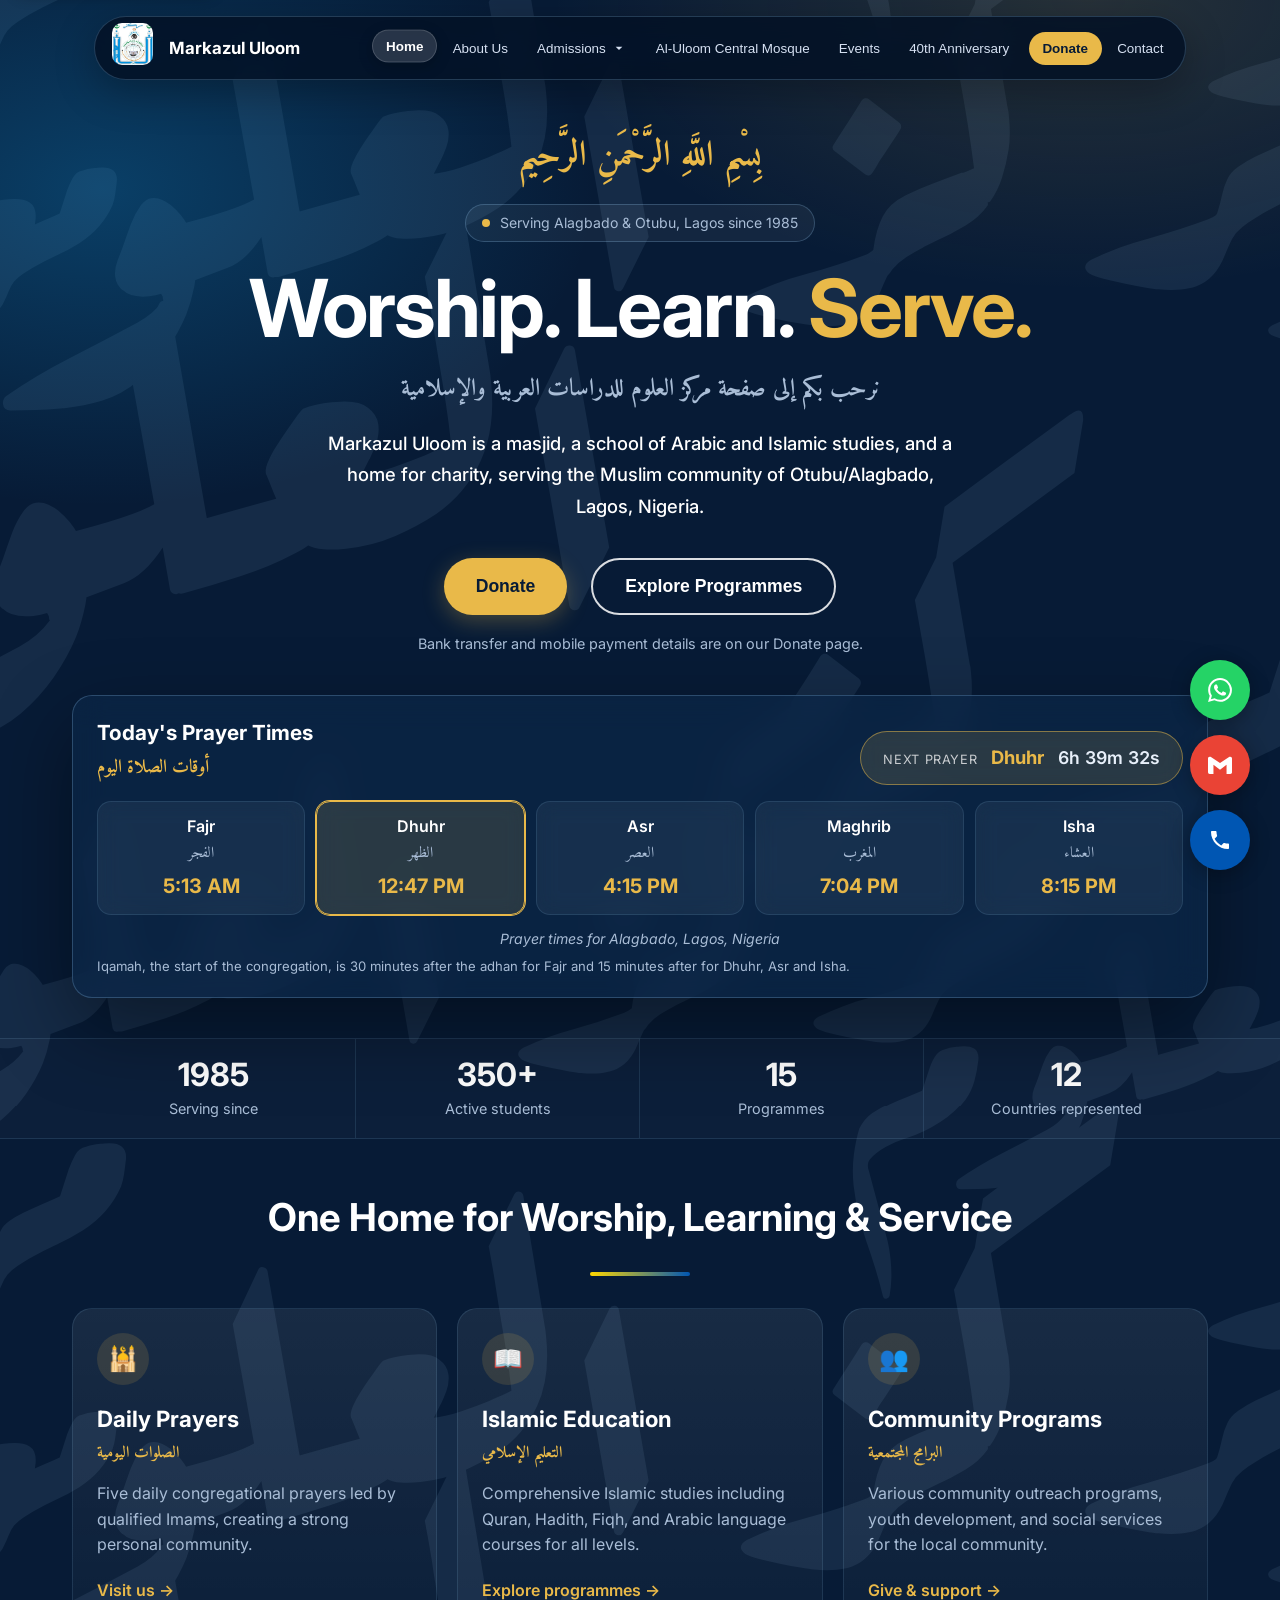
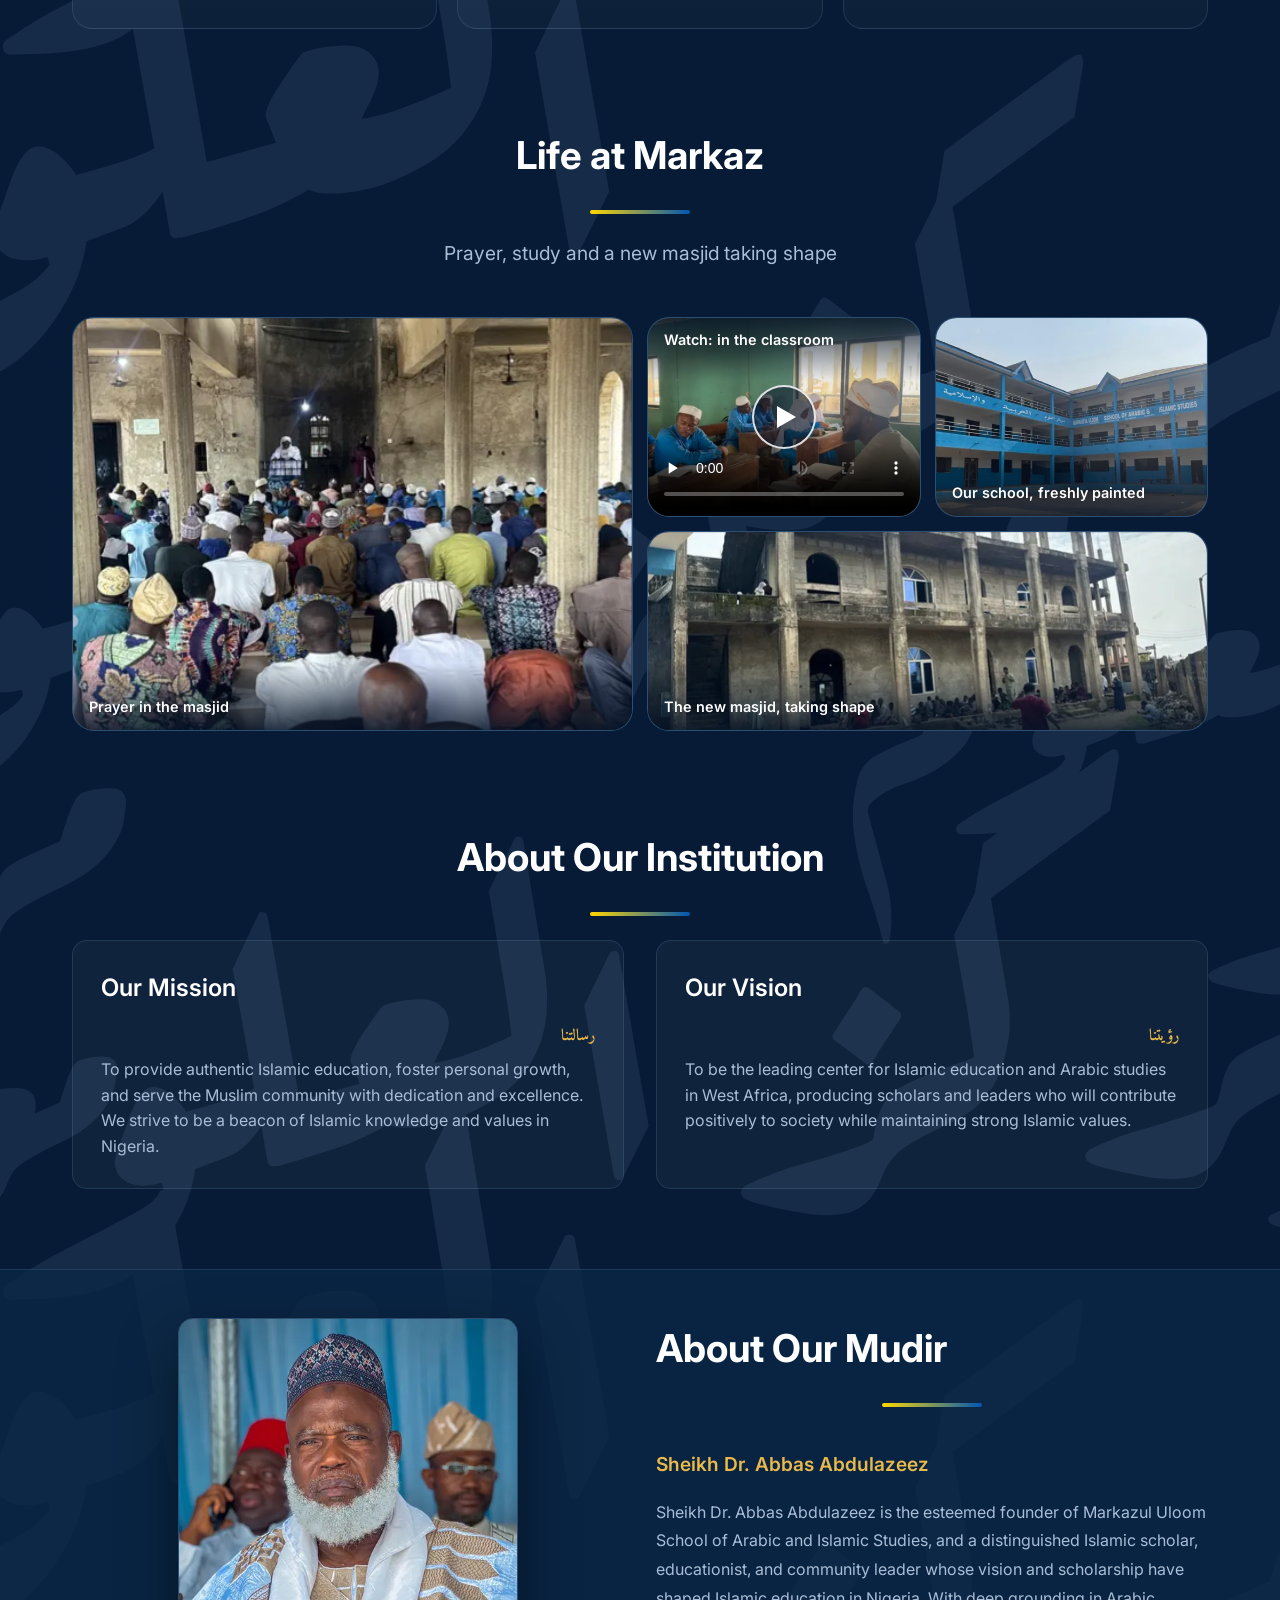
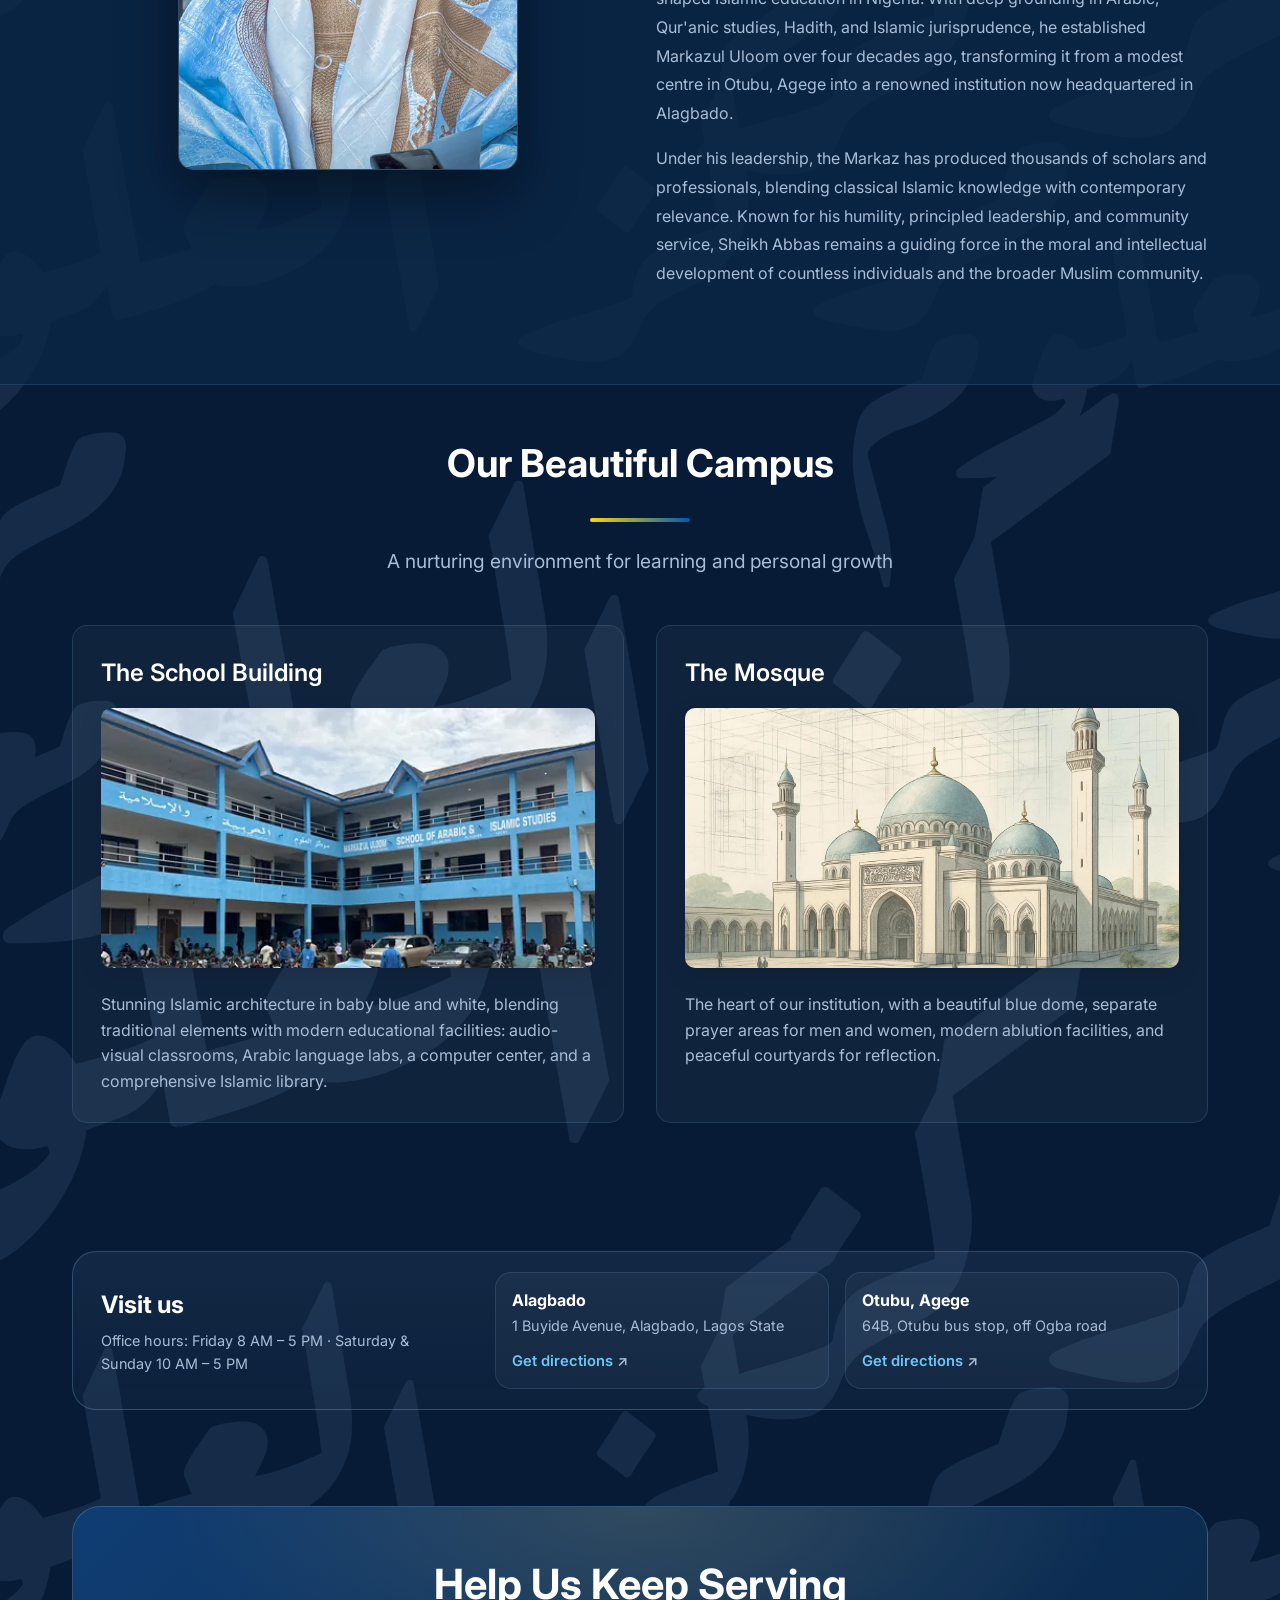
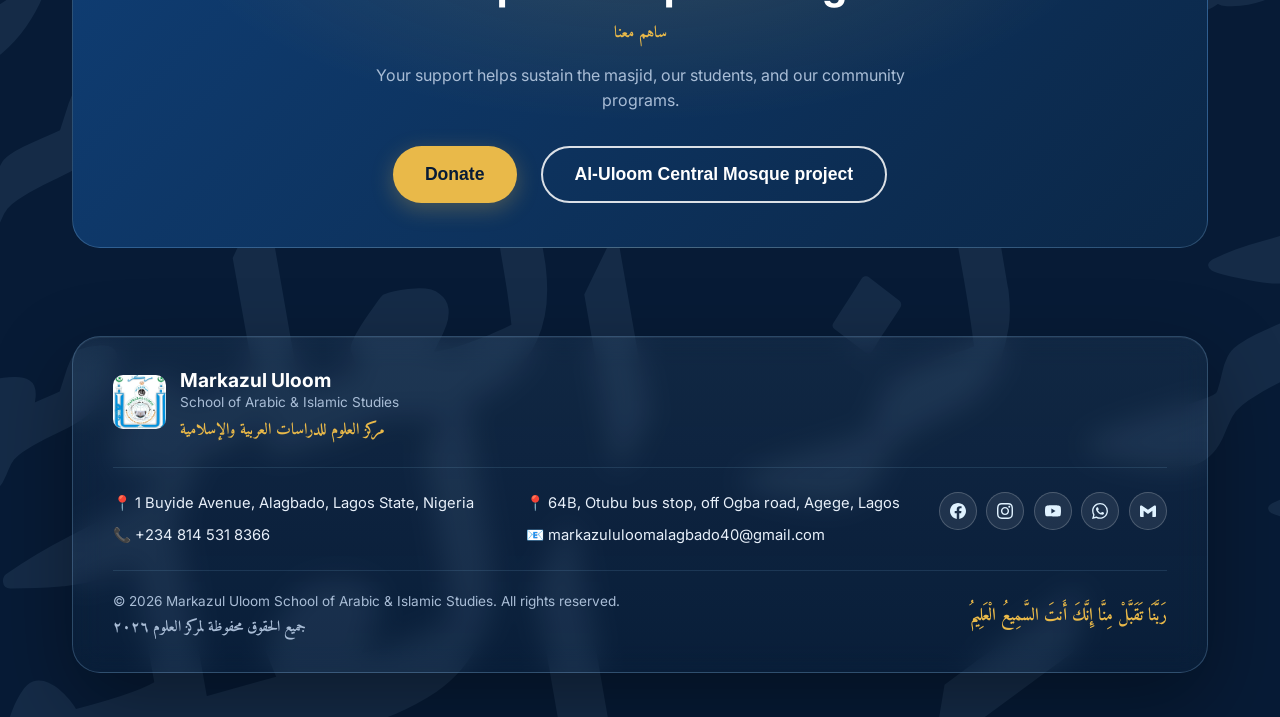
==== index.html @ a995559b "Make the classroom videos playable - Home 'In the classroom' card, Students and Programmes pages now" ====
<!DOCTYPE html>
<html lang="en">
<head>
    <meta charset="UTF-8">
    <meta name="viewport" content="width=device-width, initial-scale=1.0">
    <meta name="description" content="Markazul Uloom: Islamic school and mosque in Lagos, Nigeria. Quran, Hadith, Fiqh & Arabic studies since 1985. Prayer times, admissions, events & donations.">
    <meta name="keywords" content="Islamic education, Arabic studies, Quran, Hadith, Fiqh, Islamic school Lagos, Arabic language, Islamic institute Nigeria, Markazul Uloom, Alagbado, religious education">
    <meta name="author" content="Markazul Uloom School of Arabic & Islamic Studies">
    <meta name="robots" content="index, follow">
    <meta name="language" content="English">
    <meta name="revisit-after" content="7 days">
    
    <!-- Open Graph / Facebook -->
    <meta property="og:type" content="website">
    <meta property="og:url" content="https://m-uloom.org/">
    <meta property="og:title" content="Markazul Uloom School of Arabic & Islamic Studies">
    <meta property="og:description" content="Premier Islamic education institution in Lagos, Nigeria. Offering comprehensive Quran, Hadith, Fiqh, and Arabic language courses since 1985.">
    <meta property="og:image" content="https://m-uloom.org/images/og-share.jpg?v=2">
    <meta property="og:image:width" content="1200">
    <meta property="og:image:height" content="630">
    <meta property="og:image:alt" content="Markazul Uloom: Worship. Learn. Serve. A masjid and school of Arabic and Islamic studies in Lagos, Nigeria.">
    <meta property="og:site_name" content="Markazul Uloom">
    <meta property="og:locale" content="en_US">
    
    <!-- Twitter -->
    <meta property="twitter:card" content="summary_large_image">
    <meta property="twitter:url" content="https://m-uloom.org/">
    <meta property="twitter:title" content="Markazul Uloom School of Arabic & Islamic Studies">
    <meta property="twitter:description" content="Premier Islamic education institution in Lagos, Nigeria. Offering comprehensive Quran, Hadith, Fiqh, and Arabic language courses since 1985.">
    <meta property="twitter:image" content="https://m-uloom.org/images/og-share.jpg?v=2">
    
    <!-- Additional SEO -->
    <meta name="theme-color" content="#0056b3">
    <meta name="msapplication-navbutton-color" content="#0056b3">
    <meta name="apple-mobile-web-app-status-bar-style" content="#0056b3">
    <meta name="apple-mobile-web-app-capable" content="yes">
    <meta name="apple-mobile-web-app-title" content="Markazul Uloom">
    <link rel="canonical" href="https://m-uloom.org/">
    <link rel="manifest" href="/manifest.json">
    
    <title>Markazul Uloom School of Arabic & Islamic Studies</title>
    
    <!-- Favicon -->
    <link rel="icon" type="image/x-icon" href="favicon.ico">
    <link rel="icon" type="image/png" sizes="16x16" href="favicon-16x16.png">
    <link rel="icon" type="image/png" sizes="32x32" href="favicon-32x32.png">
    <link rel="icon" type="image/png" sizes="48x48" href="favicon.png">
    <link rel="icon" type="image/png" sizes="64x64" href="favicon.png">
    <link rel="icon" type="image/png" sizes="128x128" href="favicon.png">
    <link rel="icon" type="image/png" sizes="192x192" href="favicon.png">
    <link rel="icon" type="image/png" sizes="512x512" href="favicon.png">
    <link rel="apple-touch-icon" sizes="180x180" href="apple-touch-icon.png">
    <link rel="apple-touch-icon" sizes="152x152" href="apple-touch-icon.png">
    <link rel="apple-touch-icon" sizes="144x144" href="apple-touch-icon.png">
    <link rel="apple-touch-icon" sizes="120x120" href="apple-touch-icon.png">
    <link rel="apple-touch-icon" sizes="114x114" href="apple-touch-icon.png">
    <link rel="apple-touch-icon" sizes="76x76" href="apple-touch-icon.png">
    <link rel="apple-touch-icon" sizes="72x72" href="apple-touch-icon.png">
    <link rel="apple-touch-icon" sizes="60x60" href="apple-touch-icon.png">
    <link rel="apple-touch-icon" sizes="57x57" href="apple-touch-icon.png">
    <meta name="msapplication-TileImage" content="apple-touch-icon.png">
    <meta name="msapplication-TileColor" content="#0056b3">
    
    <link rel="preload" href="css/styles.min.css?v=49" as="style" onload="this.onload=null;this.rel='stylesheet'">
    <noscript><link rel="stylesheet" href="css/styles.min.css?v=49"></noscript>
    <link rel="preconnect" href="https://fonts.googleapis.com">
    <link rel="preconnect" href="https://fonts.gstatic.com" crossorigin>
    <link rel="preload" href="https://fonts.googleapis.com/css2?family=Inter:wght@300;400;500;600;700&family=Amiri:wght@400;700&display=swap" as="style" onload="this.onload=null;this.rel='stylesheet'">
    <noscript><link href="https://fonts.googleapis.com/css2?family=Inter:wght@300;400;500;600;700&family=Amiri:wght@400;700&display=swap" rel="stylesheet"></noscript>

    <script type="application/ld+json">
    {
      "@context": "https://schema.org",
      "@graph": [
        {
          "@type": "EducationalOrganization",
          "@id": "https://m-uloom.org/#school",
          "name": "Markazul Uloom School of Arabic & Islamic Studies",
          "alternateName": "Markazul Uloom",
          "url": "https://m-uloom.org/",
          "logo": "https://m-uloom.org/images/logo.jpg",
          "image": "https://m-uloom.org/images/logo.jpg",
          "description": "Islamic education institution in Lagos, Nigeria offering Quran, Hadith, Fiqh, and Arabic language courses since 1985.",
          "foundingDate": "1985",
          "email": "markazululoomalagbado40@gmail.com",
          "telephone": "+2348145318366",
          "address": {
            "@type": "PostalAddress",
            "streetAddress": "1 Buyide Avenue",
            "addressLocality": "Alagbado",
            "addressRegion": "Lagos State",
            "addressCountry": "NG"
          },
          "sameAs": [
            "https://www.facebook.com/marcazululoomalagbado",
            "https://www.instagram.com/official_markazululoom",
            "https://www.youtube.com/channel/UCIZq5gFRgrDHzE89J8yH6ag"
          ]
        },
        {
          "@type": "Mosque",
          "@id": "https://m-uloom.org/#mosque",
          "name": "Al-Uloom Central Mosque",
          "url": "https://m-uloom.org/#masjid-project",
          "telephone": "+2348145318366",
          "address": {
            "@type": "PostalAddress",
            "streetAddress": "64B, Otubu bus stop, off Ogba road",
            "addressLocality": "Agege",
            "addressRegion": "Lagos State",
            "addressCountry": "NG"
          }
        }
      ]
    }
    </script>
</head>
<body>

    <a class="skip-link" href="#main-content">Skip to main content</a>

    <header class="header">
        <div class="container">
            <div class="header-content">
                <div class="logo" role="link" tabindex="0" aria-label="Markazul Uloom, go to home page" onclick="showPage('home')" style="cursor: pointer;">
                    <picture>
                        <source srcset="images/optimized/logo.webp" type="image/webp">
                        <img src="images/logo.jpg" alt="Markazul Uloom Logo" class="logo-img" loading="lazy" width="107" height="110">
                    </picture>
                    <div class="logo-text">
                        <div lang="ar" class="arabic-text header-arabic-text">مركز العلوم للدراسات العربية والإسلامية</div>
                        <h1>Markazul Uloom</h1>
                        <p class="logo-subtitle">School of Arabic & Islamic Studies</p>
                    </div>
                </div>
                <button class="mobile-menu-toggle" onclick="toggleMobileMenu()" aria-label="Toggle navigation menu" aria-controls="main-nav" aria-expanded="false">
                    <span class="hamburger-bar"></span>
                    <span class="hamburger-bar"></span>
                    <span class="hamburger-bar"></span>
                </button>
                <div class="nav-backdrop" onclick="toggleMobileMenu()"></div>
                <nav class="nav" id="main-nav" aria-label="Main">
                    <button onclick="showPage('home')" class="nav-btn active" id="home-btn">Home</button>
                    <button onclick="showPage('about')" class="nav-btn" id="about-btn">About Us</button>
                    
                    <!-- Admissions dropdown menu -->
                    <div class="dropdown nav-dropdown">
                        <button onclick="showPage('services')" class="nav-btn dropdown-btn" id="services-btn">
                            Admissions
                            <svg class="dropdown-arrow" viewBox="0 0 24 24" fill="currentColor">
                                <path d="M7 10l5 5 5-5z"/>
                            </svg>
                        </button>
                        <div class="dropdown-menu">
                            <button onclick="showPage('administration')" class="dropdown-item" id="administration-btn">Administration</button>
                            <button onclick="showPage('programmes')" class="dropdown-item" id="programmes-btn">Programmes</button>
                            <button onclick="showPage('staff')" class="dropdown-item" id="staff-btn">Staff</button>
                            <button onclick="showPage('students')" class="dropdown-item" id="students-btn">Students</button>
                            <button onclick="showPage('alumni')" class="dropdown-item" id="alumni-btn">Alumni</button>
                        </div>
                    </div>

                    <button onclick="showPage('masjid-project')" class="nav-btn" id="masjid-project-btn">Al-Uloom Central Mosque</button>
                    <button onclick="showPage('events')" class="nav-btn" id="events-btn">Events</button>
                    <button onclick="showPage('anniversary')" class="nav-btn" id="anniversary-btn">40th Anniversary</button>
                    <button onclick="showPage('donate')" class="nav-btn" id="donate-btn">Donate</button>
                    <button onclick="showPage('contact')" class="nav-btn" id="contact-btn">Contact</button>
                    <button type="button" class="nav-prayer" id="prayer-chip" onclick="goToPrayerTimes()" hidden>
                        <span class="pc-dot" aria-hidden="true"></span>
                        <span class="pc-label">Next prayer</span>
                        <strong id="pc-name"></strong>
                        <span id="pc-time"></span>
                    </button>
                </nav>            </div>
        </div>
    </header>

    <!-- Page Content Containers -->
    <main id="main-content" tabindex="-1">
    <div id="home-page" class="page active">
            <!-- Hero -->
            <section class="hero">
                <div class="container">
                    <div class="hero-content">
                        <div lang="ar" class="bismillah arabic-text">بِسْمِ اللَّهِ الرَّحْمَنِ الرَّحِيم</div>
                        <p class="hero-eyebrow">Serving Alagbado &amp; Otubu, Lagos since 1985</p>
                        <h1 class="hero-title">Worship. Learn. <span class="hl">Serve.</span></h1>
                        <div lang="ar" class="arabic-text hero-arabic">نرحب بكم إلى صفحة مركز العلوم للدراسات العربية والإسلامية</div>
                        <p class="hero-description">Markazul Uloom is a masjid, a school of Arabic and Islamic studies, and a home for charity, serving the Muslim community of Otubu/Alagbado, Lagos, Nigeria.</p>
                        <div class="hero-buttons">
                            <button class="btn btn-gold" onclick="showPage('donate')">Donate</button>
                            <button class="btn btn-secondary" onclick="showPage('programmes')">Explore Programmes</button>
                        </div>
                        <p class="hero-note">Bank transfer and mobile payment details are on our Donate page.</p>
                    </div>
                </div>
            </section>

            <!-- Prayer times panel (live data: ids, classes and data-attributes are used by js/script.js) -->
            <section class="prayer-panel-wrap" aria-labelledby="prayer-heading">
                <div class="container">
                    <div class="prayer-panel">
                        <div class="prayer-panel-head">
                            <div>
                                <h2 class="prayer-panel-title" id="prayer-heading">Today's Prayer Times</h2>
                                <div lang="ar" class="arabic-text prayer-times-arabic">أوقات الصلاة اليوم</div>
                                <p class="hijri-date-display" id="hijri-date"></p>
                            </div>
                            <div class="next-prayer-banner">
                                <span class="next-prayer-label">Next Prayer</span>
                                <span class="next-prayer-name" id="next-prayer-name">—</span>
                                <span class="next-prayer-countdown" id="next-prayer-countdown">…</span>
                            </div>
                        </div>
                        <div class="prayer-cols" aria-hidden="true"><span>Adhan</span><span>Iqamah</span></div>
                        <div class="prayer-times-grid">
                        <div class="prayer-time-card" data-prayer-card="Fajr">
                            <div class="prayer-name">Fajr</div>
                            <div lang="ar" class="prayer-arabic">الفجر</div>
                            <div class="prayer-time prayer-time-display" data-prayer="Fajr">5:13 AM</div>
                            <div class="prayer-iqamah" data-iqamah="Fajr" data-offset="30" hidden><span class="iq-label">Iqamah </span><span class="iq-time"></span></div>
                        </div>
                        <div class="prayer-time-card" data-prayer-card="Dhuhr">
                            <div class="prayer-name">Dhuhr</div>
                            <div lang="ar" class="prayer-arabic">الظهر</div>
                            <div class="prayer-time prayer-time-display" data-prayer="Dhuhr">12:47 PM</div>
                            <div class="prayer-iqamah" data-iqamah="Dhuhr" data-offset="15" hidden><span class="iq-label">Iqamah </span><span class="iq-time"></span></div>
                        </div>
                        <div class="prayer-time-card" data-prayer-card="Asr">
                            <div class="prayer-name">Asr</div>
                            <div lang="ar" class="prayer-arabic">العصر</div>
                            <div class="prayer-time prayer-time-display" data-prayer="Asr">4:15 PM</div>
                            <div class="prayer-iqamah" data-iqamah="Asr" data-offset="15" hidden><span class="iq-label">Iqamah </span><span class="iq-time"></span></div>
                        </div>
                        <div class="prayer-time-card" data-prayer-card="Maghrib">
                            <div class="prayer-name">Maghrib</div>
                            <div lang="ar" class="prayer-arabic">المغرب</div>
                            <div class="prayer-time prayer-time-display" data-prayer="Maghrib">7:04 PM</div>
                            <div class="prayer-iqamah-spacer" aria-hidden="true"></div>
                        </div>
                        <div class="prayer-time-card" data-prayer-card="Isha">
                            <div class="prayer-name">Isha</div>
                            <div lang="ar" class="prayer-arabic">العشاء</div>
                            <div class="prayer-time prayer-time-display" data-prayer="Isha">8:15 PM</div>
                            <div class="prayer-iqamah" data-iqamah="Isha" data-offset="15" hidden><span class="iq-label">Iqamah </span><span class="iq-time"></span></div>
                        </div>
                    </div>
                        <p class="prayer-location">Prayer times for Alagbado, Lagos, Nigeria</p>
                        <p class="prayer-iqamah-note">Iqamah, the start of the congregation, is 30 minutes after the adhan for Fajr and 15 minutes after for Dhuhr, Asr and Isha.</p>
                    </div>
                </div>
            </section>

            <!-- At a glance (figures are the ones already published on the Students page) -->
            <section class="hstats" aria-label="Markazul Uloom at a glance">
                <div class="container">
                    <div class="hstats-grid">
                        <div class="hstat"><span class="hstat-number">1985</span><span class="hstat-label">Serving since</span></div>
                        <div class="hstat"><span class="hstat-number">350+</span><span class="hstat-label">Active students</span></div>
                        <div class="hstat"><span class="hstat-number">15</span><span class="hstat-label">Programmes</span></div>
                        <div class="hstat"><span class="hstat-number">12</span><span class="hstat-label">Countries represented</span></div>
                    </div>
                </div>
            </section>

            <!-- Three pillars -->
            <section id="pillars" class="section pillars-section">
                <div class="container">
                    <h2 class="section-title">One Home for Worship, Learning &amp; Service</h2>
                    <div class="pillars">
                        <article class="pillar">
                            <div class="service-icon" aria-hidden="true">🕌</div>
                            <h3>Daily Prayers</h3>
                            <div lang="ar" class="arabic-text">الصلوات اليومية</div>
                            <p>Five daily congregational prayers led by qualified Imams, creating a strong personal community.</p>
                            <a class="pillar-link" href="#contact">Visit us <span aria-hidden="true">→</span></a>
                        </article>
                        <article class="pillar">
                            <div class="service-icon" aria-hidden="true">📖</div>
                            <h3>Islamic Education</h3>
                            <div lang="ar" class="arabic-text">التعليم الإسلامي</div>
                            <p>Comprehensive Islamic studies including Quran, Hadith, Fiqh, and Arabic language courses for all levels.</p>
                            <a class="pillar-link" href="#programmes">Explore programmes <span aria-hidden="true">→</span></a>
                        </article>
                        <article class="pillar">
                            <div class="service-icon" aria-hidden="true">👥</div>
                            <h3>Community Programs</h3>
                            <div lang="ar" class="arabic-text">البرامج المجتمعية</div>
                            <p>Various community outreach programs, youth development, and social services for the local community.</p>
                            <a class="pillar-link" href="#donate">Give &amp; support <span aria-hidden="true">→</span></a>
                        </article>
                    </div>
                </div>
            </section>


            <!-- Life at Markaz (real photos) -->
            <section class="section life-section" aria-labelledby="life-title">
                <div class="container">
                    <h2 class="section-title" id="life-title">Life at Markaz</h2>
                    <p class="section-subtitle">Prayer, study and a new masjid taking shape</p>
                    <div class="life-grid">
                        <figure class="photo photo-worship">
                            <picture><source type="image/webp" srcset="images/photos/worship-prayer-640.webp 640w, images/photos/worship-prayer-1200.webp 1200w" sizes="(max-width: 600px) 82vw, (max-width: 1000px) 50vw, 560px"><img src="images/photos/worship-prayer-1200.jpg" alt="Worshippers seated in rows inside the masjid during prayer, seen from behind" width="1200" height="675" loading="lazy" decoding="async"></picture>
                            <figcaption>Prayer in the masjid</figcaption>
                        </figure>
                        <figure class="photo photo-class photo-video">
                            <video controls preload="none" playsinline poster="images/photos/class-teacher-848.jpg" width="848" height="480" aria-label="Video: a lesson in class, with a teacher and students in blue uniforms (1 minute 33 seconds)"><source src="videos/class-lesson.mp4" type="video/mp4">Your browser cannot play this video. <a href="videos/class-lesson.mp4">Download it</a>.</video><span class="play-badge" aria-hidden="true"></span>
                            <figcaption>Watch: in the classroom</figcaption>
                        </figure>
                        <figure class="photo photo-school">
                            <picture><source type="image/webp" srcset="images/photos/school-painted-640.webp 640w, images/photos/school-painted-1200.webp 1200w" sizes="(max-width: 600px) 82vw, (max-width: 1000px) 50vw, 280px"><img src="images/photos/school-painted-1200.jpg" alt="The Markazul Uloom school building, freshly painted bright blue" width="1200" height="675" loading="lazy" decoding="async"></picture>
                            <figcaption>Our school, freshly painted</figcaption>
                        </figure>
                        <figure class="photo photo-masjid">
                            <picture><source type="image/webp" srcset="images/photos/masjid-rising-640.webp 640w, images/photos/masjid-rising-1200.webp 1200w" sizes="(max-width: 600px) 82vw, (max-width: 1000px) 100vw, 560px"><img src="images/photos/masjid-rising-1200.jpg" alt="The new masjid structure rising, with worshippers gathered at its base" width="1200" height="675" loading="lazy" decoding="async"></picture>
                            <figcaption>The new masjid, taking shape</figcaption>
                        </figure>
                    </div>
                </div>
            </section>

            <!-- About Section -->
            <section class="section">
                <div class="container">
                    <h2 class="section-title">About Our Institution</h2>
                    <div class="grid grid-2">
                        <div class="card">
                            <h3>Our Mission</h3>
                            <div lang="ar" class="arabic-text">رسالتنا</div>
                            <p>To provide authentic Islamic education, foster personal growth, and serve the Muslim community with dedication and excellence. We strive to be a beacon of Islamic knowledge and values in Nigeria.</p>
                        </div>
                        <div class="card">
                            <h3>Our Vision</h3>
                            <div lang="ar" class="arabic-text">رؤيتنا</div>
                            <p>To be the leading center for Islamic education and Arabic studies in West Africa, producing scholars and leaders who will contribute positively to society while maintaining strong Islamic values.</p>
                        </div>
                    </div>
                </div>
            </section>

            <!-- About Our Imam Section -->
            <section id="imam" class="section imam-section">
                <div class="container grid grid-2">
                    <div class="imam-image-container">
                        <picture>
                            <source type="image/webp" srcset="images/photos/founder-tall-480.webp 480w, images/photos/founder-tall-960.webp 960w" sizes="(max-width: 600px) 190px, 340px">
                            <img src="images/photos/founder-tall-960.jpg" alt="Sheikh Dr. Abbas Abdulazeez, founder of Markazul Uloom" class="imam-image" loading="lazy" decoding="async" width="396" height="528">
                        </picture>
                    </div>
                    <div class="imam-content">
                        <h2 class="section-title">About Our Mudir</h2>
                        <p class="section-subtitle">Sheikh Dr. Abbas Abdulazeez</p>
                        <p>Sheikh Dr. Abbas Abdulazeez is the esteemed founder of Markazul Uloom School of Arabic and Islamic Studies, and a distinguished Islamic scholar, educationist, and community leader whose vision and scholarship have shaped Islamic education in Nigeria. With deep grounding in Arabic, Qur'anic studies, Hadith, and Islamic jurisprudence, he established Markazul Uloom over four decades ago, transforming it from a modest centre in Otubu, Agege into a renowned institution now headquartered in Alagbado.</p>
                        <p>Under his leadership, the Markaz has produced thousands of scholars and professionals, blending classical Islamic knowledge with contemporary relevance. Known for his humility, principled leadership, and community service, Sheikh Abbas remains a guiding force in the moral and intellectual development of countless individuals and the broader Muslim community.</p>
                    </div>
                </div>
            </section>

            <!-- Our Beautiful Campus Section -->
            <section id="campus" class="section campus-section">
                <div class="container">
                    <h2 class="section-title">Our Beautiful Campus</h2>
                    <p class="section-subtitle">A nurturing environment for learning and personal growth</p>

                    <div class="grid grid-2">
                        <div class="card">
                            <h3>The School Building</h3>
                            <picture><source type="image/webp" srcset="images/photos/school-front-640.webp 640w, images/photos/school-front-1200.webp 1200w" sizes="(max-width: 700px) 92vw, 560px"><img src="images/photos/school-front-1200.jpg" alt="The Markazul Uloom school building with its Arabic and English name along the balconies" width="1200" height="464" loading="lazy" decoding="async" class="campus-image"></picture>
                            <p>Stunning Islamic architecture in baby blue and white, blending traditional elements with modern educational facilities: audio-visual classrooms, Arabic language labs, a computer center, and a comprehensive Islamic library.</p>
                        </div>
                        <div class="card">
                            <h3>The Mosque</h3>
                            <picture>
                                <source srcset="images/optimized/masjid-project.webp" type="image/webp">
                                <img src="images/masjid-project.jpg" alt="Mosque" class="campus-image" loading="lazy" width="1536" height="1024">
                            </picture>
                            <p>The heart of our institution, with a beautiful blue dome, separate prayer areas for men and women, modern ablution facilities, and peaceful courtyards for reflection.</p>
                        </div>
                    </div>
                </div>
            </section>

            <!-- Visit us -->
            <section class="section visit-section" aria-labelledby="visit-title">
                <div class="container">
                    <div class="visit-card">
                        <div class="visit-head">
                            <h2 id="visit-title">Visit us</h2>
                            <p>Office hours: Friday 8 AM &ndash; 5 PM &middot; Saturday &amp; Sunday 10 AM &ndash; 5 PM</p>
                        </div>
                        <div class="visit-places">
                            <div class="visit-place">
                                <div><strong>Alagbado</strong><span>1 Buyide Avenue, Alagbado, Lagos State</span></div>
                                <a class="dir-link" href="https://www.google.com/maps/dir/?api=1&amp;destination=1+Buyide+Avenue+Alagbado+Lagos+State+Nigeria" target="_blank" rel="noopener">Get directions <span aria-hidden="true">&#8599;</span><span class="sr-only"> to Alagbado (opens Google Maps)</span></a>
                            </div>
                            <div class="visit-place">
                                <div><strong>Otubu, Agege</strong><span>64B, Otubu bus stop, off Ogba road</span></div>
                                <a class="dir-link" href="https://www.google.com/maps/dir/?api=1&amp;destination=64B+Otubu+bus+stop+off+Ogba+road+Agege+Lagos+Nigeria" target="_blank" rel="noopener">Get directions <span aria-hidden="true">&#8599;</span><span class="sr-only"> to Otubu, Agege (opens Google Maps)</span></a>
                            </div>
                        </div>
                    </div>
                </div>
            </section>

            <!-- Donate band -->
            <section class="section cta-section">
                <div class="container">
                    <div class="cta-band">
                        <h2>Help Us Keep Serving</h2>
                        <div lang="ar" class="arabic-text">ساهم معنا</div>
                        <p>Your support helps sustain the masjid, our students, and our community programs.</p>
                        <div class="hero-buttons">
                            <button class="btn btn-gold" onclick="showPage('donate')">Donate</button>
                            <button class="btn btn-secondary" onclick="showPage('masjid-project')">Al-Uloom Central Mosque project</button>
                        </div>
                    </div>
                </div>
            </section>
        </div>

        <!-- About Page -->
        <div id="about-page" class="page">
            <section class="section">
                <div class="container">
                    <h1 class="page-title">About Markazul Uloom</h1>
                    <div lang="ar" class="arabic-text page-subtitle">عن مركز العلوم</div>
                    
                    <div class="grid grid-2 about-cards">
                        <div class="card">
                            <h2>Our History</h2>
                            <div lang="ar" class="arabic-text">تاريخنا</div>
                            <p>Founded in 1985, Markazul Uloom has been a cornerstone of Islamic education in Alagbado, Lagos State, Nigeria. From humble beginnings with a single classroom, we have grown into a comprehensive Islamic educational institution serving thousands of students over four decades.</p>
                            <figure class="founder-figure">
                                <picture>
                                    <source type="image/webp" srcset="images/photos/founder-smiling-480.webp">
                                    <img src="images/photos/founder-smiling-480.jpg" alt="Sheikh Dr. Abbas Abdulazeez, the founder of Markazul Uloom, smiling as he speaks" width="480" height="480" loading="lazy" decoding="async">
                                </picture>
                                <figcaption><strong>Sheikh Dr. Abbas Abdulazeez</strong><span>Founder of Markazul Uloom</span></figcaption>
                            </figure>
                        </div>
                        
                        <div class="card">
                            <h2>Our Leadership</h2>
                            <div lang="ar" class="arabic-text">قيادتنا</div>
                            <p>Under the guidance of qualified Islamic scholars and educators, Markazul Uloom has maintained its commitment to authentic Islamic education while adapting to modern educational needs.</p>
                            
                            <h3>Educational Philosophy</h3>
                            <p>We believe in:</p>
                            <ul>
                                <li>Authentic Islamic education based on Quran and Sunnah</li>
                                <li>Integration of traditional and modern teaching methods</li>
                                <li>Character development alongside academic excellence</li>
                                <li>Community service and social responsibility</li>
                                <li>Respect for diversity within Islamic unity</li>
                            </ul>
                            
                            <div class="quote-box">
                                <div lang="ar" class="arabic-text">"طلب العلم فريضة على كل مسلم"</div>
                                <p><em>"Seeking knowledge is an obligation upon every Muslim"</em></p>
                                <p>- Hadith of Prophet Muhammad (PBUH)</p>
                            </div>
                        </div>
                    </div>
                </div>
            </section>
            
            <!-- Key milestones -->
            <section class="section">
                <div class="container">
                    <h2 class="section-title">Key Milestones</h2>
                    <div lang="ar" class="arabic-text section-subtitle">أبرز المحطات</div>
                    <div class="timeline">
                        <div class="timeline-item">
                            <div class="timeline-year">1985</div>
                            <div class="timeline-content">
                                <p>Foundation of Markazul Uloom with basic Islamic education</p>
                            </div>
                        </div>
                        <div class="timeline-item">
                            <div class="timeline-year">1990</div>
                            <div class="timeline-content">
                                <p>Expansion to include Arabic language programs</p>
                            </div>
                        </div>
                        <div class="timeline-item">
                            <div class="timeline-year">2000</div>
                            <div class="timeline-content">
                                <p>Construction of the main mosque building</p>
                            </div>
                        </div>
                        <div class="timeline-item">
                            <div class="timeline-year">2010</div>
                            <div class="timeline-content">
                                <p>Addition of modern educational facilities</p>
                            </div>
                        </div>
                        <div class="timeline-item">
                            <div class="timeline-year">2020</div>
                            <div class="timeline-content">
                                <p>Introduction of digital learning platforms</p>
                            </div>
                        </div>
                        <div class="timeline-item">
                            <div class="timeline-year">2025</div>
                            <div class="timeline-content">
                                <p>Celebrating 40 years of excellence</p>
                            </div>
                        </div>
                    </div>
                </div>
            </section>

            <!-- Institution Legacy Section -->
            <section class="section">
                <div class="container">
                    <h2 class="section-title">Our Legacy & Mission</h2>
                    <div lang="ar" class="arabic-text section-subtitle">إرثنا ورسالتنا</div>
                    
                    <div class="card" style="max-width: 1000px; margin: 0 auto; padding: 3rem; text-align: center;">
                        <p style="font-size: 1.2rem; line-height: 1.8; margin-bottom: 2rem;">
                            Our work rests on three core pillars: <strong>Academic Learning</strong>, <strong>Community Development</strong>, and <strong>Charity</strong>. Structured programs for all ages in Arabic, Qur'anic studies, and Islamic sciences sit alongside modern educational needs, producing graduates who excel in both secular and Islamic spheres.
                        </p>
                        
                        <div class="grid grid-3" style="margin-top: 2rem;">
                            <div class="pillar-card" style="text-align: center; padding: 1.5rem; border-radius: 10px;">
                                <div style="font-size: 2.5rem; margin-bottom: 1rem;">📚</div>
                                <h3 style="margin-bottom: 0.5rem;">Academic Learning</h3>
                                <div lang="ar" class="arabic-text" style="font-size: 0.9rem;">التعلم الأكاديمي</div>
                            </div>
                            <div class="pillar-card" style="text-align: center; padding: 1.5rem; border-radius: 10px;">
                                <div style="font-size: 2.5rem; margin-bottom: 1rem;">🤝</div>
                                <h3 style="margin-bottom: 0.5rem;">Community Development</h3>
                                <div lang="ar" class="arabic-text" style="font-size: 0.9rem;">تنمية المجتمع</div>
                            </div>
                            <div class="pillar-card" style="text-align: center; padding: 1.5rem; border-radius: 10px;">
                                <div style="font-size: 2.5rem; margin-bottom: 1rem;">💝</div>
                                <h3 style="margin-bottom: 0.5rem;">Charity</h3>
                                <div lang="ar" class="arabic-text" style="font-size: 0.9rem;">الخيرية</div>
                            </div>
                        </div>
                    </div>
                </div>
            </section>

        </div>

        <!-- Admissions Page -->
        <div id="services-page" class="page">
            <section class="section">
                <div class="container">
                    <h1 class="page-title">Our Admissions</h1>
                    <div lang="ar" class="arabic-text page-subtitle">قبولنا</div>
                    
                    <div class="services-grid">
                        <div class="service-detail-card">
                            <div class="service-icon">📖</div>
                            <h3 aria-level="2">Quranic Studies</h3>
                            <div lang="ar" class="arabic-text">الدراسات القرآنية</div>
                            <p>Comprehensive Quranic education including memorization (Hifz), recitation (Qira'at), and interpretation (Tafsir).</p>
                            <ul>
                                <li>Quran memorization programs</li>
                                <li>Tajweed and proper recitation</li>
                                <li>Tafsir and interpretation</li>
                                <li>Quranic Arabic studies</li>
                            </ul>
                        </div>
                        
                        <div class="service-detail-card">
                            <div class="service-icon">🔤</div>
                            <h3 aria-level="2">Arabic Language</h3>
                            <div lang="ar" class="arabic-text">اللغة العربية</div>
                            <p>Complete Arabic language program from beginner to advanced levels, including grammar, literature, and conversation.</p>
                            <ul>
                                <li>Arabic grammar (Nahw)</li>
                                <li>Arabic morphology (Sarf)</li>
                                <li>Classical literature</li>
                                <li>Modern Arabic conversation</li>
                            </ul>
                        </div>
                        
                        <div class="service-detail-card">
                            <div class="service-icon">🕌</div>
                            <h3 aria-level="2">Community Services</h3>
                            <div lang="ar" class="arabic-text">الخدمات المجتمعية</div>
                            <p>Various community programs and services to support the local Muslim community.</p>
                            <ul>
                                <li>Daily congregational prayers</li>
                                <li>Friday prayers (Jumu'ah)</li>
                                <li>Islamic counseling</li>
                                <li>Marriage and funeral services</li>
                            </ul>
                        </div>
                        
                        <div class="service-detail-card">
                            <div class="service-icon">📚</div>
                            <h3 aria-level="2">NBAIS</h3>
                            <div lang="ar" class="arabic-text">المجلس الوطني للدراسات العربية والإسلامية</div>
                            <p>The National Board for Arabic and Islamic Studies (NBAIS) has gone through thick and thin. It was founded by Alhaji Sir, Ahmadu Bello Sardauna of Sokoto in 1960. Subsequently, it was transferred to Ahmadu Bello University, Zaria in 1969. The Board has undergone series of positive transformation.</p>
                            <ul>
                                <li>Arabic language certification</li>
                                <li>Islamic studies accreditation</li>
                                <li>Educational standards development</li>
                                <li><a href="https://nbais.com.ng/" target="_blank" rel="noopener noreferrer" style="text-decoration: underline;">Visit NBAIS Website</a></li>
                            </ul>
                        </div>
                    </div>

                    <p style="text-align: center; margin-top: 2rem;">Looking for the full curriculum by grade level? See our <a href="#" onclick="showPage('programmes')" style="font-weight: 600;">Academic Programmes</a> page.</p>
                </div>
            </section>

            <section class="section fees-section" id="fees" aria-labelledby="fees-heading">
                <div class="container">
                    <h2 class="section-title" id="fees-heading">Fees &amp; What to Bring</h2>
                    <div lang="ar" class="arabic-text section-subtitle">الرسوم</div>
                    <div class="fees-grid">
                        <div class="fees-card">
                            <table class="fee-table">
                                <caption>School fees per term &ndash; Morning session</caption>
                                <thead>
                                    <tr><th scope="col">Item</th><th scope="col">Amount</th></tr>
                                </thead>
                                <tbody>
                                    <tr><th scope="row">Registration, form &amp; development fee</th><td>&#8358;10,000</td></tr>
                                    <tr><th scope="row">School fees (per term)</th><td>&#8358;20,000</td></tr>
                                    <tr><th scope="row">Boarding</th><td>&#8358;20,000</td></tr>
                                    <tr><th scope="row">School prospectus &amp; magazine</th><td>&#8358;3,000</td></tr>
                                    <tr><th scope="row">Uniform &amp; ID card <span class="fee-note">(&#8358;30,000 for 2 pairs)</span></th><td>&#8358;15,000</td></tr>
                                </tbody>
                                <tfoot>
                                    <tr><th scope="row">Grand total</th><td>&#8358;68,000</td></tr>
                                </tfoot>
                            </table>
                        </div>
                        <div class="fees-side">
                            <div class="fees-card">
                                <h3>Materials needed for boarders</h3>
                                <ul class="fee-list">
                                    <li>Cupboard</li>
                                    <li>Mattress (3 feet) or mat</li>
                                    <li>Lantern &amp; flashlight</li>
                                    <li>Mosquito net</li>
                                    <li>General hospital&rsquo;s medical report</li>
                                </ul>
                            </div>
                            <div class="fees-card">
                                <h3>How to pay</h3>
                                <p>All fees are paid by bank transfer to <strong>FCMB</strong>, account <strong>2005139960</strong> <button type="button" class="copy-btn" data-copy="2005139960" aria-live="polite" aria-label="Copy account number">Copy</button><br>MARKAZUL ULOOM ALAGBADO LAGOS LTD</p>
                                <p>Questions about fees or admission? Call or WhatsApp <a href="tel:+2348145318366">+234 814 531 8366</a>.</p>
                            </div>
                        </div>
                    </div>
                </div>
            </section>

            <section class="section faq-section" aria-labelledby="faq-heading">
                <div class="container">
                    <h2 class="section-title" id="faq-heading">Frequently Asked Questions</h2>
                    <div lang="ar" class="arabic-text section-subtitle">الأسئلة الشائعة</div>
                    <p class="faq-intro">Can't find your answer? <a href="#contact">Contact us</a> and we'll be glad to help.</p>

                    <div class="faq-list">
                        <details class="faq-item" name="admissions-faq">
                            <summary>What does Markazul Uloom teach?</summary>
                            <div class="faq-answer">
                                <p>Quranic studies (memorization, Tajweed, Tafsir and Quranic Arabic) and a full Arabic language program covering grammar (Nahw), morphology (Sarf), classical literature and modern conversation. Our <a href="#programmes">Academic Programmes</a> page lists the subjects at each stage.</p>
                            </div>
                        </details>

                        <details class="faq-item" name="admissions-faq">
                            <summary>Who can join, and at what level?</summary>
                            <div class="faq-answer">
                                <p>We run structured programs for all ages. The Arabic language program starts at beginner level and goes up to advanced, and the curriculum is organised in four stages: Primary, Secondary, Advanced Studies and Teacher Training. Get in touch and the office will help you find the right level for you or your child.</p>
                            </div>
                        </details>

                        <details class="faq-item" name="admissions-faq">
                            <summary>How do I enrol?</summary>
                            <div class="faq-answer">
                                <p>Admissions and enrollment are handled by our Student Services office. Call or message us on WhatsApp at <a href="tel:+2348145318366">+234 814 531 8366</a>, or email <a href="mailto:markazululoomalagbado40@gmail.com">markazululoomalagbado40@gmail.com</a>, and the team will explain the next steps.</p>
                                <p>WhatsApp messages are usually answered within 1 hour during office hours, and emails within 24 hours.</p>
                            </div>
                        </details>

                        <details class="faq-item" name="admissions-faq">
                            <summary>What are the fees, and is financial help available?</summary>
                            <div class="faq-answer">
                                <p>School fees are &#8358;20,000 per term. With registration, boarding, prospectus and uniform, the total on the school&rsquo;s fee sheet for the Morning session is &#8358;68,000. The <a href="#services" onclick="document.getElementById('fees').scrollIntoView({behavior: 'smooth'}); return false;">full breakdown and the materials boarders bring</a> are above.</p>
                                <p>Our Finance Office handles fee payments and financial assistance enquiries, and the school also runs scholarship programs for students.</p>
                            </div>
                        </details>

                        <details class="faq-item" name="admissions-faq">
                            <summary>When is the office open, and where can I find you?</summary>
                            <div class="faq-answer">
                                <p>Friday 8:00 AM – 5:00 PM, Saturday and Sunday 10:00 AM – 5:00 PM. We are at 1 Buyide Avenue, Alagbado, Lagos State, Nigeria. See the <a href="#contact">Contact page</a> for all our addresses and ways to reach us.</p>
                            </div>
                        </details>
                    </div>
                </div>
            </section>
        </div>

        <!-- Programmes Page -->
        <div id="programmes-page" class="page">
            <section class="section">
                <div class="container">
                    <h2 class="section-title">Academic Programmes</h2>
                    <p class="section-subtitle">Comprehensive Islamic and Arabic Studies Curriculum</p>
                    <figure class="photo photo-banner photo-video">
                        <video controls preload="none" playsinline poster="images/photos/class-recitation-848.jpg" width="848" height="480" aria-label="Video: students reciting the Qur'an in class while their teacher listens (3 minutes 8 seconds)"><source src="videos/class-recitation.mp4" type="video/mp4">Your browser cannot play this video. <a href="videos/class-recitation.mp4">Download it</a>.</video><span class="play-badge" aria-hidden="true"></span>
                        <figcaption>Watch: Qur'an recitation in class (3:08)</figcaption>
                    </figure>
                    <div class="programmes-grid">
                        <div class="programme-card">
                            <h3>Primary Stage (<span lang="ar">المرحلة الابتدائية</span>)</h3>
                            <ul class="programme-subjects">
                                <li>Quranic Studies</li>
                                <li>Basic Arabic Grammar</li>
                                <li>Islamic History</li>
                                <li>Hadith Studies</li>
                                <li>Islamic Ethics</li>
                            </ul>
                        </div>
                        
                        <div class="programme-card">
                            <h3>Secondary Stage (<span lang="ar">المرحلة الثانوية</span>)</h3>
                            <ul class="programme-subjects">
                                <li>Science of Qur'an</li>
                                <li>Fundamental Jurisprudence</li>
                                <li>Invocation</li>
                                <li>Rhetoric</li>
                                <li>Philosophy</li>
                                <li>Logic</li>
                            </ul>
                        </div>
                        
                        <div class="programme-card">
                            <h3>Advanced Studies (<span lang="ar">الدراسات العليا</span>)</h3>
                            <ul class="programme-subjects">
                                <li>Advanced Quranic Exegesis</li>
                                <li>Islamic Jurisprudence</li>
                                <li>Arabic Literature</li>
                                <li>Comparative Religion</li>
                                <li>Islamic Finance</li>
                            </ul>
                        </div>
                        
                        <div class="programme-card">
                            <h3>Teacher Training (<span lang="ar">إعداد المعلمين</span>)</h3>
                            <ul class="programme-subjects">
                                <li>Pedagogy in Islamic Education</li>
                                <li>Curriculum Development</li>
                                <li>Educational Psychology</li>
                                <li>Teaching Methodology</li>
                                <li>Assessment Techniques</li>
                            </ul>
                        </div>
                    </div>
                </div>
            </section>
        </div>

        <!-- Staff Page -->
        <div id="staff-page" class="page">
            <section class="section">
                <div class="container">
                    <h2 class="section-title">Our Dedicated Staff</h2>
                    <p class="section-subtitle">Qualified Islamic Scholars and Educators</p>
                    
                    <div class="staff-grid">
                        <div class="staff-card">
                            <h3>Administrative Team</h3>
                            <div class="staff-member">
                                <h4>Principal</h4>
                                <p>Ustadh Khalid Tijani</p>
                            </div>
                            <div class="staff-member">
                                <h4>Vice Principal</h4>
                                <p>Ustadh Saheed Muhyideen</p>
                            </div>
                            <div class="staff-member">
                                <h4>Registrar</h4>
                                <p>Ustadh Mutohir Abdulazeez</p>
                            </div>
                        </div>
                        
                        <div class="staff-card">
                            <h3>Teaching Faculty</h3>
                            <div class="staff-member">
                                <h4>Ustadh Najimdeen Salahudeen</h4>
                                <p>Islamic Studies Instructor</p>
                            </div>
                            <div class="staff-member">
                                <h4>Ustadh Abdulrasheed Shuaib</h4>
                                <p>Arabic Language Instructor</p>
                            </div>
                            <div class="staff-member">
                                <h4>Ustadh Abdulrasheed Muhibudeen</h4>
                                <p>Quranic Studies Instructor</p>
                            </div>
                            <div class="staff-member">
                                <h4>Ustadh Abdulqayuum Ahmed</h4>
                                <p>Islamic Jurisprudence Instructor</p>
                            </div>
                            <div class="staff-member">
                                <h4>Ustadh Sharafdeen Muh. Basheer</h4>
                                <p>Hadith Studies Instructor</p>
                            </div>
                            <div class="staff-member">
                                <h4>Ustadh Ismaheel Muh. Awwal</h4>
                                <p>Arabic Grammar Instructor</p>
                            </div>
                        </div>
                        
                        <div class="staff-card">
                            <h3>Additional Faculty</h3>
                            <div class="staff-member">
                                <h4>Ustadh Abdullateef Aalim</h4>
                                <p>Islamic History Instructor</p>
                            </div>
                            <div class="staff-member">
                                <h4>Ustadh Abdulqadir Abdulazeez</h4>
                                <p>Tafseer Studies Instructor</p>
                            </div>
                            <div class="staff-member">
                                <h4>Ustadh Ijaka</h4>
                                <p>Islamic Ethics Instructor</p>
                            </div>
                            <div class="staff-member">
                                <h4>Ustadh Kaamil Muh Basheer</h4>
                                <p>Arabic Literature Instructor</p>
                            </div>
                            <div class="staff-member">
                                <h4>Ustadh Daud</h4>
                                <p>Islamic Philosophy Instructor</p>
                            </div>
                            <div class="staff-member">
                                <h4>Ustadh Dhirkrullah Muh Awwal</h4>
                                <p>Quranic Recitation Instructor</p>
                            </div>
                            <div class="staff-member">
                                <h4>Ustadh Mustapha</h4>
                                <p>Islamic Studies Instructor</p>
                            </div>
                        </div>
                    </div>
                </div>
            </section>
        </div>

        <!-- Students Page -->
        <div id="students-page" class="page">
            <section class="section">
                <div class="container">
                    <h2 class="section-title">Student Life</h2>
                    <p class="section-subtitle">Nurturing the Next Generation of Islamic Scholars</p>
                    <figure class="photo photo-banner photo-video">
                        <video controls preload="none" playsinline poster="images/photos/class-teacher-848.jpg" width="848" height="480" aria-label="Video: a lesson in class, with a teacher and students in blue uniforms (1 minute 33 seconds)"><source src="videos/class-lesson.mp4" type="video/mp4">Your browser cannot play this video. <a href="videos/class-lesson.mp4">Download it</a>.</video><span class="play-badge" aria-hidden="true"></span>
                        <figcaption>Watch: students in class (1:33)</figcaption>
                    </figure>
                    <div class="students-content">
                        <div class="student-info-card">
                            <h3>Current Enrollment</h3>
                            <div class="stats-grid">
                                <div class="stat-item">
                                    <span class="stat-number">350+</span>
                                    <span class="stat-label">Active Students</span>
                                </div>
                                <div class="stat-item">
                                    <span class="stat-number">15</span>
                                    <span class="stat-label">Different Programs</span>
                                </div>
                                <div class="stat-item">
                                    <span class="stat-number">12</span>
                                    <span class="stat-label">Countries Represented</span>
                                </div>
                            </div>
                        </div>
                        
                        <div class="student-info-card">
                            <h3>Student Services</h3>
                            <ul class="services-list">
                                <li>Academic Counseling</li>
                                <li>Career Guidance</li>
                                <li>Scholarship Programs</li>
                                <li>Extracurricular Activities</li>
                                <li>Student Housing Assistance</li>
                                <li>Health and Wellness Support</li>
                            </ul>
                        </div>
                        
                        <div class="student-info-card">
                            <h3>Student Organizations</h3>
                            <ul class="services-list">
                                <li>Islamic Students Association</li>
                                <li>Arabic Language Club</li>
                                <li>Debate Society</li>
                                <li>Community Service Group</li>
                                <li>Quranic Recitation Circle</li>
                                <li>Cultural Exchange Program</li>
                            </ul>
                        </div>
                    </div>
                </div>
            </section>
        </div>

        <!-- Alumni Page -->
        <div id="alumni-page" class="page">
            <section class="section">
                <div class="container">
                    <h2 class="section-title">Our Alumni Network</h2>
                    <p class="section-subtitle">40 Years of Graduates Making a Difference</p>
                    
                    <div class="alumni-content">
                        <div class="alumni-stats">
                            <div class="stat-card">
                                <span class="stat-number">5,000+</span>
                                <span class="stat-label">Total Graduates</span>
                            </div>
                            <div class="stat-card">
                                <span class="stat-number">200+</span>
                                <span class="stat-label">Certified Scholars</span>
                            </div>
                            <div class="stat-card">
                                <span class="stat-number">50+</span>
                                <span class="stat-label">Countries Worldwide</span>
                            </div>
                        </div>
                        
                        <div class="alumni-sections">
                            <div class="alumni-card">
                                <h3>Career Paths</h3>
                                <ul class="career-list">
                                    <li>Islamic Scholars and Imams</li>
                                    <li>Arabic Language Teachers</li>
                                    <li>University Professors</li>
                                    <li>Community Leaders</li>
                                    <li>Islamic Finance Professionals</li>
                                    <li>Religious Counselors</li>
                                    <li>Authors and Researchers</li>
                                </ul>
                            </div>
                            
                            <div class="alumni-card">
                                <h3>Alumni Services</h3>
                                <ul class="services-list">
                                    <li>Continuing Education Programs</li>
                                    <li>Professional Development Workshops</li>
                                    <li>Networking Events</li>
                                    <li>Career Placement Assistance</li>
                                    <li>Alumni Directory</li>
                                    <li>Mentorship Programs</li>
                                </ul>
                            </div>
                            
                            <div class="alumni-card">
                                <h3>Stay Connected</h3>
                                <p>Join our alumni network to stay connected with fellow graduates and continue your journey of Islamic learning and professional growth.</p>
                                <div class="contact-info">
                                    <p><strong>Alumni Relations:</strong></p>
                                    <p>Email: alumni@markazululoom.org</p>
                                    <p>Phone: +234 814 531 8366</p>
                                </div>
                            </div>
                        </div>
                    </div>
                </div>
            </section>
        </div>

        <!-- Administration Page -->
        <div id="administration-page" class="page">
            <section class="section">
                <div class="container">
                    <h1 class="page-title">Administration</h1>
                    <div lang="ar" class="arabic-text page-subtitle">الإدارة</div>
                    <p class="section-subtitle">Leadership and Management of Markazul Uloom</p>
                    
                    <div class="admin-intro">
                        <p class="intro-text">The administration of Markazul Uloom is committed to providing excellent Islamic education and maintaining the highest standards of academic and personal development. Our leadership team brings together decades of experience in Islamic scholarship, education, and community service.</p>
                        <div lang="ar" class="arabic-text">إدارة مركز العلوم ملتزمة بتقديم التعليم الإسلامي المتميز والحفاظ على أعلى معايير التطوير الأكاديمي والروحي</div>
                    </div>
                </div>
            </section>

            <section class="section">
                <div class="container">
                    <h2 class="section-title">Leadership Team</h2>
                    <div lang="ar" class="arabic-text section-subtitle">فريق القيادة</div>
                    
                    <div class="bot-intro">
                        <p style="text-align: center; font-size: 1.1rem; margin-bottom: 3rem; max-width: 900px; margin-left: auto; margin-right: auto;">
                            Our Leadership Team provides strategic oversight, governance, and guidance to ensure Markazul Uloom maintains its mission of excellence in Islamic education while adapting to contemporary educational needs.
                        </p>
                        <div lang="ar" class="arabic-text" style="text-align: center; margin-bottom: 3rem;">يوفر فريق القيادة الإشراف الاستراتيجي والحوكمة والتوجيه لضمان الحفاظ على رسالة التميز في التعليم الإسلامي</div>
                    </div>

                    <div class="bot-structure">
                        <div class="grid admin-leadership">
                            <!-- Executive Leadership -->
                            <div class="card bot-category">
                                <div class="category-header">
                                    <div class="category-icon">👑</div>
                                    <h3>Executive Leadership</h3>
                                    <div lang="ar" class="arabic-text">القيادة التنفيذية</div>
                                </div>
                                <div class="bot-list">
                                    <div class="bot-member">
                                        <h4>Sheikh Abbas Abdulazeez</h4>
                                        <p class="bot-title">Chairman</p>
                                        <div lang="ar" class="arabic-text">رئيس مجلس الإدارة</div>
                                        <p class="bot-description">Founder and visionary leader providing strategic direction and Islamic educational guidance.</p>
                                    </div>
                                    <div class="bot-member">
                                        <h4>Alhaji Abdulfatah Okanlawon</h4>
                                        <p class="bot-title">Vice Chairman Admin</p>
                                        <div lang="ar" class="arabic-text">نائب رئيس الإدارة</div>
                                        <p class="bot-description">Administrative oversight and operational excellence leadership.</p>
                                    </div>
                                    <div class="bot-member">
                                        <h4>Alhaji Abdulkabir Dhikrullah</h4>
                                        <p class="bot-title">Board Member</p>
                                        <div lang="ar" class="arabic-text">عضو مجلس الإدارة</div>
                                        <p class="bot-description">Strategic planning and institutional development guidance.</p>
                                    </div>
                                    <div class="bot-member">
                                        <h4>Dr. Abdulrauf Agbaje</h4>
                                        <p class="bot-title">Secretary</p>
                                        <div lang="ar" class="arabic-text">الأمين العام</div>
                                        <p class="bot-description">Educational consultant and administrative coordination specialist.</p>
                                    </div>
                                </div>
                            </div>

                            <!-- Advisory Council -->
                            <div class="card bot-category">
                                <div class="category-header">
                                    <div class="category-icon">🎓</div>
                                    <h3>Advisory Council</h3>
                                    <div lang="ar" class="arabic-text">المجلس الاستشاري</div>
                                </div>
                                <div class="bot-list">
                                    <div class="bot-member">
                                        <h4>Dr. Taofiq Salahudeen</h4>
                                        <p class="bot-title">Chairman</p>
                                        <div lang="ar" class="arabic-text">رئيس المجلس الاستشاري</div>
                                        <p class="bot-description">Leading the advisory council with expertise in Islamic education and community development.</p>
                                    </div>
                                    <div class="bot-member">
                                        <h4>Dr. Riddance Yusuf</h4>
                                        <p class="bot-title">Vice Chairman Home</p>
                                        <div lang="ar" class="arabic-text">نائب الرئيس المحلي</div>
                                        <p class="bot-description">Domestic affairs and local community relations advisor.</p>
                                    </div>
                                    <div class="bot-member">
                                        <h4>Sheikh Abdulsemih Tadese</h4>
                                        <p class="bot-title">Vice Chairman Diaspora</p>
                                        <div lang="ar" class="arabic-text">نائب الرئيس للشتات</div>
                                        <p class="bot-description">International relations and diaspora community engagement.</p>
                                    </div>
                                    <div class="bot-member">
                                        <h4>Ustaz Abdulqayuum Ahmed</h4>
                                        <p class="bot-title">Secretary</p>
                                        <div lang="ar" class="arabic-text">أمين السر</div>
                                        <p class="bot-description">Advisory council coordination and documentation.</p>
                                    </div>
                                    <div class="bot-member">
                                        <h4>Ustaz Ahmad Abdulazeez</h4>
                                        <p class="bot-title">Assistant Secretary</p>
                                        <div lang="ar" class="arabic-text">مساعد أمين السر</div>
                                        <p class="bot-description">Supporting secretarial functions and administrative assistance.</p>
                                    </div>
                                    <div class="bot-member">
                                        <h4>Engr. Abdulwasiu Egunjobi</h4>
                                        <p class="bot-title">Technical Advisor</p>
                                        <div lang="ar" class="arabic-text">المستشار التقني</div>
                                        <p class="bot-description">Infrastructure development and technical project oversight.</p>
                                    </div>
                                    <div class="bot-member">
                                        <h4>Ustaz Abdulfatah Abdulrauf</h4>
                                        <p class="bot-title">Educational Advisor</p>
                                        <div lang="ar" class="arabic-text">المستشار التعليمي</div>
                                        <p class="bot-description">Curriculum development and educational standards guidance.</p>
                                    </div>
                                    <div class="bot-member">
                                        <h4>Barr. Shakirudeen Bello PhD.</h4>
                                        <p class="bot-title">Legal Advisor</p>
                                        <div lang="ar" class="arabic-text">المستشار القانوني</div>
                                        <p class="bot-description">Legal affairs and compliance oversight.</p>
                                    </div>
                                    <div class="bot-member">
                                        <h4>Mallam Yushau Okanlawon</h4>
                                        <p class="bot-title">Community Relations Advisor</p>
                                        <div lang="ar" class="arabic-text">مستشار العلاقات المجتمعية</div>
                                        <p class="bot-description">Community engagement and public relations coordination.</p>
                                    </div>
                                    <div class="bot-member">
                                        <h4>Ustaz Yunus Al Imam</h4>
                                        <p class="bot-title">Religious Affairs Advisor</p>
                                        <div lang="ar" class="arabic-text">مستشار الشؤون الدينية</div>
                                        <p class="bot-description">Islamic guidance and religious program oversight.</p>
                                    </div>
                                    <div class="bot-member">
                                        <h4>Engr. Abdulhameed Okunade</h4>
                                        <p class="bot-title">Development Advisor</p>
                                        <div lang="ar" class="arabic-text">مستشار التطوير</div>
                                        <p class="bot-description">Strategic development and expansion planning.</p>
                                    </div>
                                    <div class="bot-member">
                                        <h4>Mr. Taoheed Akinade</h4>
                                        <p class="bot-title">Financial Advisor</p>
                                        <div lang="ar" class="arabic-text">المستشار المالي</div>
                                        <p class="bot-description">Financial planning and resource management guidance.</p>
                                    </div>
                                    <div class="bot-member">
                                        <h4>Mr. Abdullah Abdullah Abdulazeez</h4>
                                        <p class="bot-title">Operations Advisor</p>
                                        <div lang="ar" class="arabic-text">مستشار العمليات</div>
                                        <p class="bot-description">Operational efficiency and process improvement.</p>
                                    </div>
                                    <div class="bot-member">
                                        <h4>Dr. Saheed Sanni</h4>
                                        <p class="bot-title">Academic Advisor</p>
                                        <div lang="ar" class="arabic-text">المستشار الأكاديمي</div>
                                        <p class="bot-description">Academic excellence and research development guidance.</p>
                                    </div>
                                    <div class="bot-member">
                                        <h4>Ustaz Ismaheel Muhammad Awaal</h4>
                                        <p class="bot-title">Student Affairs Advisor</p>
                                        <div lang="ar" class="arabic-text">مستشار شؤون الطلاب</div>
                                        <p class="bot-description">Student welfare and academic support coordination.</p>
                                    </div>
                                    <div class="bot-member">
                                        <h4>Hajia Shakirah Oladokun</h4>
                                        <p class="bot-title">Women's Affairs Advisor</p>
                                        <div lang="ar" class="arabic-text">مستشارة شؤون المرأة</div>
                                        <p class="bot-description">Women's education and community development programs.</p>
                                    </div>
                                </div>
                            </div>
                        </div>
                    </div>

                    <div class="bot-governance" style="margin-top: 3rem;">
                        <h3 style="text-align: center; margin-bottom: 0.3rem;">Governance Structure</h3>
                        <div lang="ar" class="arabic-text" style="text-align: center; margin-bottom: 1.5rem;">هيكل الحوكمة</div>

                        <div class="grid grid-3">
                            <div style="text-align: center; padding: 0.5rem;">
                                <h4 style="margin-bottom: 0.3rem;">📋 Quarterly Meetings</h4>
                                <p style="font-size: 0.9rem;">Regular board meetings to review progress, approve policies, and plan strategy.</p>
                            </div>
                            <div style="text-align: center; padding: 0.5rem;">
                                <h4 style="margin-bottom: 0.3rem;">📊 Annual Reports</h4>
                                <p style="font-size: 0.9rem;">Comprehensive reporting on academic, financial, and community impact.</p>
                            </div>
                            <div style="text-align: center; padding: 0.5rem;">
                                <h4 style="margin-bottom: 0.3rem;">🎯 Strategic Oversight</h4>
                                <p style="font-size: 0.9rem;">Long-term vision planning and institutional development.</p>
                            </div>
                        </div>
                    </div>
                </div>
            </section>

            <section class="section bg-light">
                <div class="container">
                    <h2 class="section-title">Administrative Departments</h2>
                    <div lang="ar" class="arabic-text section-subtitle">الأقسام الإدارية</div>
                    
                    <div class="departments-grid">
                        <div class="department-card">
                            <div class="department-icon">🎓</div>
                            <h3>Academic Affairs</h3>
                            <div lang="ar" class="arabic-text">الشؤون الأكاديمية</div>
                            <p>Oversees curriculum development, academic standards, examinations, and educational quality assurance.</p>
                            <ul class="department-functions">
                                <li>Curriculum planning and development</li>
                                <li>Academic calendar management</li>
                                <li>Examination coordination</li>
                                <li>Quality assurance and accreditation</li>
                                <li>Teacher training and development</li>
                            </ul>
                        </div>

                        <div class="department-card">
                            <div class="department-icon">👥</div>
                            <h3>Student Affairs</h3>
                            <div lang="ar" class="arabic-text">شؤون الطلاب</div>
                            <p>Manages student services, welfare, discipline, and extracurricular activities.</p>
                            <ul class="department-functions">
                                <li>Student registration and records</li>
                                <li>Counseling and guidance services</li>
                                <li>Disciplinary matters</li>
                                <li>Extracurricular activities</li>
                                <li>Student welfare and support</li>
                            </ul>
                        </div>

                        <div class="department-card">
                            <div class="department-icon">💰</div>
                            <h3>Finance & Accounts</h3>
                            <div lang="ar" class="arabic-text">المالية والحسابات</div>
                            <p>Handles financial planning, budgeting, fee collection, and financial reporting.</p>
                            <ul class="department-functions">
                                <li>Budget preparation and monitoring</li>
                                <li>Fee collection and management</li>
                                <li>Financial reporting and auditing</li>
                                <li>Procurement and purchasing</li>
                                <li>Salary and benefits administration</li>
                            </ul>
                        </div>

                        <div class="department-card">
                            <div class="department-icon">🏢</div>
                            <h3>Human Resources</h3>
                            <div lang="ar" class="arabic-text">الموارد البشرية</div>
                            <p>Manages staff recruitment, development, and administrative personnel matters.</p>
                            <ul class="department-functions">
                                <li>Staff recruitment and selection</li>
                                <li>Employee training and development</li>
                                <li>Performance management</li>
                                <li>Staff welfare and benefits</li>
                                <li>Policy development and implementation</li>
                            </ul>
                        </div>

                        <div class="department-card">
                            <div class="department-icon">🔧</div>
                            <h3>Facilities Management</h3>
                            <div lang="ar" class="arabic-text">إدارة المرافق</div>
                            <p>Maintains campus facilities, infrastructure, and ensures a conducive learning environment.</p>
                            <ul class="department-functions">
                                <li>Building maintenance and repairs</li>
                                <li>Utilities management</li>
                                <li>Security and safety</li>
                                <li>Cleaning and sanitation</li>
                                <li>Equipment and technology support</li>
                            </ul>
                        </div>

                        <div class="department-card">
                            <div class="department-icon">📞</div>
                            <h3>Public Relations</h3>
                            <div lang="ar" class="arabic-text">العلاقات العامة</div>
                            <p>Manages external communications, community relations, and institutional marketing.</p>
                            <ul class="department-functions">
                                <li>Community outreach programs</li>
                                <li>Media relations and communications</li>
                                <li>Alumni relations</li>
                                <li>Event planning and coordination</li>
                                <li>Website and social media management</li>
                            </ul>
                        </div>
                    </div>
                </div>
            </section>


            <section class="section bg-light">
                <div class="container">
                    <h2 class="section-title">Contact Administration</h2>
                    <div lang="ar" class="arabic-text section-subtitle">اتصل بالإدارة</div>
                    
                    <div class="admin-contact-grid">
                        <div class="contact-card">
                            <h3>General Administration</h3>
                            <div lang="ar" class="arabic-text">الإدارة العامة</div>
                            <div class="contact-details">
                                <p><strong>Office Hours:</strong></p>
                                <p>Friday: 8:00 AM - 5:00 PM</p>
                                <p>Saturday: 10:00 AM - 5:00 PM</p>
                                <p>Sunday: 10:00 AM - 5:00 PM</p>
                                <br>
                                <p><strong>Contact Information:</strong></p>
                                <p>📞 +234 814 531 8366</p>
                                <p>📧 markazululoomalagbado40@gmail.com</p>
                                <p>📍 1 Buyide Avenue, Alagbado, Lagos</p>
                            </div>
                        </div>

                        <div class="contact-card">
                            <h3>Academic Office</h3>
                            <div lang="ar" class="arabic-text">المكتب الأكاديمي</div>
                            <div class="contact-details">
                                <p><strong>For Academic Inquiries:</strong></p>
                                <p>• Course registration</p>
                                <p>• Academic records</p>
                                <p>• Examination matters</p>
                                <p>• Curriculum information</p>
                                <br>
                                <p><strong>Academic Registrar:</strong></p>
                                <p>Ustadh Yusuf Ibrahim</p>
                                <p>📧 academic@markazululoom.org</p>
                            </div>
                        </div>

                        <div class="contact-card">
                            <h3>Student Services</h3>
                            <div lang="ar" class="arabic-text">خدمات الطلاب</div>
                            <div class="contact-details">
                                <p><strong>For Student Matters:</strong></p>
                                <p>• Admissions and enrollment</p>
                                <p>• Student welfare</p>
                                <p>• Counseling services</p>
                                <p>• Extracurricular activities</p>
                                <br>
                                <p><strong>Student Affairs Office:</strong></p>
                                <p>📧 students@markazululoom.org</p>
                                <p>📞 +234 814 531 8366 (Ext. 102)</p>
                            </div>
                        </div>

                        <div class="contact-card">
                            <h3>Finance Office</h3>
                            <div lang="ar" class="arabic-text">المكتب المالي</div>
                            <div class="contact-details">
                                <p><strong>For Financial Matters:</strong></p>
                                <p>• Fee payments</p>
                                <p>• Financial assistance</p>
                                <p>• Donation processing</p>
                                <p>• Financial records</p>
                                <br>
                                <p><strong>Chief Financial Officer:</strong></p>
                                <p>Alhaji Musa Adebayo</p>
                                <p>📧 finance@markazululoom.org</p>
                            </div>
                        </div>
                    </div>
                </div>
            </section>

            <section class="section">
                <div class="container">
                    <div class="admin-mission-card">
                        <h2>Our Administrative Commitment</h2>
                        <div lang="ar" class="arabic-text">التزامنا الإداري</div>
                        <p class="mission-text">The administration of Markazul Uloom is dedicated to creating an environment that fosters Islamic learning, character development, and academic excellence. We are committed to transparency, efficiency, and service to our students, staff, and community.</p>
                        <div lang="ar" class="arabic-text mission-arabic">إدارة مركز العلوم مكرسة لخلق بيئة تعزز التعلم الإسلامي وتطوير الشخصية والتميز الأكاديمي</div>
                        
                        <div class="commitment-values">
                            <h3>Our Core Values</h3>
                            <div lang="ar" class="arabic-text">قيمنا الأساسية</div>
                            <div class="values-grid">
                                <div class="value-item">
                                    <div class="value-icon">🤲</div>
                                    <h4>Islamic Principles</h4>
                                    <p>All our administrative decisions are guided by Islamic values and principles</p>
                                </div>
                                <div class="value-item">
                                    <div class="value-icon">🎯</div>
                                    <h4>Excellence</h4>
                                    <p>We strive for the highest standards in all aspects of our operations</p>
                                </div>
                                <div class="value-item">
                                    <div class="value-icon">🤝</div>
                                    <h4>Service</h4>
                                    <p>We are committed to serving our students, staff, and community with dedication</p>
                                </div>
                                <div class="value-item">
                                    <div class="value-icon">💎</div>
                                    <h4>Integrity</h4>
                                    <p>We maintain the highest levels of honesty and transparency in all our dealings</p>
                                </div>
                            </div>
                        </div>
                    </div>
                </div>
            </section>
        </div>

        <!-- Anniversary Page -->
        <div id="anniversary-page" class="page">
            <section class="anniversary-hero">
                <div class="container">
                    <div class="anniversary-content">
                        <div class="anniversary-emblem" aria-hidden="true">
                            <span class="emblem-number">40</span>
                            <span class="emblem-label">Years</span>
                        </div>
                        <h2 class="anniversary-subtitle">Celebrating Four Decades of Islamic Education</h2>

                        
                        <!-- Quranic Verse about 40 years -->
                        <div class="forty-years-verse">
                            <div lang="ar" class="quranic-verse-40 arabic-text">وَوَصَّيْنَا الْإِنسَانَ بِوَالِدَيْهِ إِحْسَانًا ۖ حَمَلَتْهُ أُمُّهُ كُرْهًا وَوَضَعَتْهُ كُرْهًا ۖ وَحَمْلُهُ وَفِصَالُهُ ثَلَاثُونَ شَهْرًا ۚ حَتَّىٰ إِذَا بَلَغَ أَشُدَّهُ وَبَلَغَ <span class="highlight-forty-years">أَرْبَعِينَ سَنَةً</span> قَالَ رَبِّ أَوْزِعْنِي أَنْ أَشْكُرَ نِعْمَتَكَ الَّتِي أَنْعَمْتَ عَلَيَّ وَعَلَىٰ وَالِدَيَّ وَأَنْ أَعْمَلَ صَالِحًا تَرْضَاهُ وَأَصْلِحْ لِي فِي ذُرِّيَّتِي ۖ إِنِّي تُبْتُ إِلَيْكَ وَإِنِّي مِنَ الْمُسْلِمِينَ</div>
                            <div lang="ar" class="verse-reference-40">سورة الأحقاف - آية ١٥</div>
                            <div class="verse-translation">"And We have enjoined upon man, to his parents, good treatment. His mother carried him with hardship and gave birth to him with hardship, and his gestation and weaning [period] is thirty months. [He grows] until, when he reaches maturity and reaches [the age of] <span class="highlight-forty-years-en">forty years</span>, he says, 'My Lord, enable me to be grateful for Your favor which You have bestowed upon me and upon my parents and to work righteousness of which You will approve and make righteous for me my offspring. Indeed, I have repented to You, and indeed, I am of the Muslims.'"</div>
                        </div>
                        <div lang="ar" class="arabic-text anniversary-arabic">أربعون عاماً من التميز في التعليم الإسلامي</div>
                        <p class="anniversary-description">1985 - 2025: A Journey of Faith, Knowledge, and Service</p>
                    </div>
                </div>
            </section>

            <section class="section">
                <div class="container">
                    <h2 class="section-title">Our Journey Through the Decades</h2>
                    <div class="timeline">
                        <div class="timeline-item">
                            <div class="timeline-year">1985</div>
                            <div class="timeline-content">
                                <h3>Foundation</h3>
                                <p>Markazul Uloom was established with a vision to provide authentic Islamic education to the community in Alagbado.</p>
                            </div>
                        </div>
                        <div class="timeline-item">
                            <div class="timeline-year">1995</div>
                            <div class="timeline-content">
                                <h3>First Decade</h3>
                                <p>Graduated our first class of Islamic scholars and expanded our curriculum to include advanced Arabic studies.</p>
                            </div>
                        </div>
                        <div class="timeline-item">
                            <div class="timeline-year">2005</div>
                            <div class="timeline-content">
                                <h3>Campus Expansion</h3>
                                <p>Built new facilities including the main mosque, library, and additional classrooms to accommodate growing enrollment.</p>
                            </div>
                        </div>
                        <div class="timeline-item">
                            <div class="timeline-year">2015</div>
                            <div class="timeline-content">
                                <h3>Digital Age</h3>
                                <p>Introduced technology-enhanced learning and began offering online programs to reach students beyond our local community.</p>
                            </div>
                        </div>
                        <div class="timeline-item">
                            <div class="timeline-year">2025</div>
                            <div class="timeline-content">
                                <h3>40th Anniversary</h3>
                                <p>Celebrating four decades of excellence in Islamic education and looking toward the future with renewed commitment.</p>
                            </div>
                        </div>
                    </div>
                </div>
            </section>

            <section class="section achievements-section">
                <div class="container">
                    <h2 class="section-title">Our Achievements</h2>
                    <div class="grid grid-4">
                        <div class="achievement-card">
                            <div class="achievement-number">5000+</div>
                            <h3>Graduates</h3>
                            <p>Students who have completed their Islamic education with us</p>
                        </div>
                        <div class="achievement-card">
                            <div class="achievement-number">200+</div>
                            <h3>Scholars</h3>
                            <p>Qualified Islamic scholars and teachers trained at our institution</p>
                        </div>
                        <div class="achievement-card">
                            <div class="achievement-number">44</div>
                            <h3>Programs Offered</h3>
                            <p>Different Islamic and Arabic studies programs offered</p>
                        </div>
                        <div class="achievement-card">
                            <div class="achievement-number">40</div>
                            <h3>Years of Service</h3>
                            <p>Serving the community with dedication since 1985</p>
                        </div>
                    </div>
                </div>
            </section>

            <!-- Anniversary Inspirational Section -->
            <section class="anniversary-inspiration">
                <div class="container">
                    <div class="inspiration-content">
                        <picture>
                            <source srcset="images/optimized/anniversary-quote.webp" type="image/webp">
                            <img src="images/anniversary-quote.jpg" alt="Anniversary Inspirational Quote" class="anniversary-quote-image" loading="lazy" width="1080" height="1080">
                        </picture>
                    </div>
                </div>
            </section>

            <!-- Donation Section for 40th Anniversary -->
            <section class="donation-section anniversary-donation">
                <div class="container">
                    <h2 class="section-title">Celebrate with a Donation</h2>
                    <div lang="ar" class="arabic-text section-subtitle">احتفل معنا بالتبرع</div>
                    <p class="section-subtitle">Help us continue our mission for the next 40 years</p>
                    
                    <div class="grid grid-2">
                        <div class="card donation-card">
                            <h3>40th Anniversary Fund</h3>
                            <div lang="ar" class="arabic-text">صندوق الذكرى الأربعين</div>
                            <p>As we celebrate four decades of excellence in Islamic education, we invite you to be part of our continued journey. Your donation will help us enhance our facilities, expand our programs, and serve the community for the next 40 years.</p>
                            
                            <div class="anniversary-goals">
                                <h4>Anniversary Campaign Goals</h4>
                                <div class="goal-item">
                                    <span class="goal-icon">📚</span>
                                    <div>
                                        <h5>Library Expansion</h5>
                                        <p>Upgrade our Islamic library with 10,000 new books and digital resources</p>
                                    </div>
                                </div>
                                <div class="goal-item">
                                    <span class="goal-icon">💻</span>
                                    <div>
                                        <h5>Technology Enhancement</h5>
                                        <p>Modernize classrooms with smart boards and audio-visual equipment</p>
                                    </div>
                                </div>
                                <div class="goal-item">
                                    <span class="goal-icon">🎓</span>
                                    <div>
                                        <h5>Scholarship Fund</h5>
                                        <p>Provide scholarships for 100 deserving students annually</p>
                                    </div>
                                </div>
                                <div class="goal-item">
                                    <span class="goal-icon">🏗️</span>
                                    <div>
                                        <h5>Infrastructure Development</h5>
                                        <p>Renovate existing buildings and improve campus facilities</p>
                                    </div>
                                </div>
                            </div>
                        </div>
                        
                        <div class="card donation-card">
                            <h3>Anniversary Donation Tiers</h3>
                            <div lang="ar" class="arabic-text">مستويات التبرع للذكرى</div>
                            
                            <div class="anniversary-tiers">
                                <div class="anniversary-tier platinum">
                                    <div class="tier-header">
                                        <span class="tier-icon">🏆</span>
                                        <div>
                                            <h4>Platinum Legacy</h4>
                                            <span class="tier-amount">₦10,000,000+</span>
                                        </div>
                                    </div>
                                    <ul>
                                        <li>Permanent recognition plaque</li>
                                        <li>Naming rights to a facility</li>
                                        <li>VIP invitation to all events</li>
                                        <li>Annual appreciation dinner</li>
                                    </ul>
                                </div>
                                
                                <div class="anniversary-tier gold">
                                    <div class="tier-header">
                                        <span class="tier-icon">🥇</span>
                                        <div>
                                            <h4>Golden Supporter</h4>
                                            <span class="tier-amount">₦5,000,000+</span>
                                        </div>
                                    </div>
                                    <ul>
                                        <li>Recognition in anniversary book</li>
                                        <li>Special anniversary certificate</li>
                                        <li>Priority event invitations</li>
                                    </ul>
                                </div>
                                
                                <div class="anniversary-tier silver">
                                    <div class="tier-header">
                                        <span class="tier-icon">🥈</span>
                                        <div>
                                            <h4>Silver Patron</h4>
                                            <span class="tier-amount">₦1,000,000+</span>
                                        </div>
                                    </div>
                                    <ul>
                                        <li>Name in anniversary publication</li>
                                        <li>Anniversary commemorative gift</li>
                                        <li>Event invitations</li>
                                    </ul>
                                </div>
                                
                                <div class="anniversary-tier bronze">
                                    <div class="tier-header">
                                        <span class="tier-icon">🥉</span>
                                        <div>
                                            <h4>Community Friend</h4>
                                            <span class="tier-amount">₦100,000+</span>
                                        </div>
                                    </div>
                                    <ul>
                                        <li>Thank you certificate</li>
                                        <li>Anniversary newsletter</li>
                                        <li>Community recognition</li>
                                    </ul>
                                </div>
                            </div>
                        </div>
                    </div>

                    <div class="anniversary-quote" style="margin-top: 2rem;">
                        <div class="quote-box">
                            <div lang="ar" class="arabic-text">"وَمَا تُقَدِّمُوا لِأَنفُسِكُم مِّنْ خَيْرٍ تَجِدُوهُ عِندَ اللَّهِ هُوَ خَيْرًا وَأَعْظَمَ أَجْرًا"</div>
                            <p><em>"And whatever good you put forward for yourselves, you will find it with Allah. It is better and greater in reward"</em></p>
                            <p>- Quran 73:20</p>
                        </div>
                    </div>
                </div>
            </section>
        </div>

        <!-- Masjid Project Page -->
        <div id="masjid-project-page" class="page">
            <section class="section masjid-hero">
                <svg class="svg-defs" width="0" height="0" aria-hidden="true" focusable="false">
                    <defs>
                        <clipPath id="masjid-arch" clipPathUnits="objectBoundingBox">
                            <path d="M0,1 L0,0.40 C0,0.22 0.26,0.08 0.5,0 C0.74,0.08 1,0.22 1,0.40 L1,1 Z"/>
                        </clipPath>
                    </defs>
                </svg>
                <div class="container masjid-hero-grid">
                    <div class="masjid-hero-copy">
                        <h1 class="page-title">Al-Uloom Central Mosque</h1>
                        <div lang="ar" class="arabic-text page-subtitle">مشروع المسجد</div>
                        <p class="section-subtitle">Expanding Our Sacred Space for the Community</p>
                        <figure class="hadith">
                            <blockquote>
                                <p lang="ar" class="hadith-ar">مَنْ بَنَى مَسْجِدًا يَبْتَغِي بِهِ وَجْهَ اللَّهِ بَنَى اللَّهُ لَهُ مِثْلَهُ فِي الْجَنَّةِ</p>
                                <p class="hadith-en">"Whoever builds a mosque seeking Allah's pleasure, Allah will build for him a similar house in Paradise"</p>
                            </blockquote>
                            <figcaption>Hadith of Prophet Muhammad (PBUH)</figcaption>
                        </figure>
                        <div class="hero-buttons">
                            <button class="btn btn-gold" onclick="showPage('donate')">Give toward the masjid</button>
                            <button class="btn btn-secondary" onclick="document.getElementById('masjid-progress').scrollIntoView({behavior: 'smooth'})">See the progress</button>
                        </div>
                    </div>
                    <figure class="masjid-arch">
                        <picture>
                            <source srcset="images/optimized/masjid-project.webp" type="image/webp">
                            <img src="images/masjid-project.jpg" alt="Architect's rendering of the new Al-Uloom Central Mosque" width="1536" height="1024">
                        </picture>
                        <figcaption>Architect's rendering of the new masjid</figcaption>
                    </figure>
                </div>
            </section>

            <section class="section">
                <div class="container">
                    <div class="grid grid-2 about-cards">
                        <div class="card">
                            <h2>Our Vision for the New Masjid</h2>
                            <p>The Al-Uloom Central Mosque is an ambitious initiative to expand our current mosque facilities, creating a larger, more accommodating, and personally uplifting space for our growing community. Our vision is to build a masjid that not only serves as a place of worship but also as a vibrant center for education, community engagement, and personal development.</p>
                            <p>The expansion will include a larger prayer hall, dedicated spaces for women, enhanced ablution facilities, and additional classrooms for our Islamic studies programs. We aim to blend traditional Islamic architecture with modern amenities, ensuring comfort and functionality for all worshippers.</p>
                            <div class="mini-stats">
                                <div><span class="mini-stat-number">500+</span><span class="mini-stat-label">worshippers accommodated for daily prayers and special occasions</span></div>
                                <div><span class="mini-stat-number">200+</span><span class="mini-stat-label">students in modern Islamic-studies classrooms</span></div>
                            </div>
                        </div>
                        <div class="card">
                            <h2>Why This Project Matters</h2>
                            <ul>
                                <li><strong>Growing Community Needs:</strong> Our current facilities are becoming insufficient to accommodate the increasing number of worshippers and students.</li>
                                <li><strong>Enhanced Learning Environment:</strong> New classrooms will allow us to expand our educational offerings and cater to more students.</li>
                                <li><strong>Community Hub:</strong> The expanded masjid will serve as a central point for community gatherings, interfaith dialogues, and social services.</li>
                                <li><strong>Spiritual Growth:</strong> A more spacious and beautiful environment will enhance the personal experience for all who visit.</li>
                            </ul>
                        </div>
                    </div>
                </div>
            </section>

            <section class="section" id="masjid-progress">
                <div class="container">
                    <h2 class="section-title">Project Milestones</h2>
                    <div lang="ar" class="arabic-text section-subtitle">مراحل المشروع</div>
                    <ol class="phases">
                        <li class="phase is-done">
                            <span class="phase-node" aria-hidden="true">✓</span>
                            <span class="phase-step">Phase 1</span>
                            <h3>Land Acquisition & Planning</h3>
                            <span class="phase-status">Completed</span>
                            <p>Securing additional land adjacent to the current mosque and finalizing architectural designs and permits.</p>
                        </li>
                        <li class="phase is-current">
                            <span class="phase-node" aria-hidden="true">2</span>
                            <span class="phase-step">Phase 2</span>
                            <h3>Foundation & Structure</h3>
                            <span class="phase-status">In Progress</span>
                            <p>Laying the foundation and erecting the main structural elements of the new prayer halls and extensions.</p>
                        </li>
                        <li class="phase ">
                            <span class="phase-node" aria-hidden="true">3</span>
                            <span class="phase-step">Phase 3</span>
                            <h3>Interior & Finishing</h3>
                            <span class="phase-status">Upcoming</span>
                            <p>Completing interior works, including plastering, flooring, electrical, plumbing, and decorative elements.</p>
                        </li>
                        <li class="phase is-future">
                            <span class="phase-node" aria-hidden="true">4</span>
                            <span class="phase-step">Phase 4</span>
                            <h3>Grand Opening</h3>
                            <span class="phase-status">Future</span>
                            <p>Inauguration of the new masjid and opening its doors to the community for full use.</p>
                        </li>
                    </ol>
                </div>
            </section>

            <section class="section masjid-today" aria-labelledby="masjid-today-title">
                <div class="container">
                    <h2 class="section-title" id="masjid-today-title">The Masjid Today</h2>
                    <p class="section-subtitle">Photos from the site. The prayer hall is already in use while building continues.</p>
                    <div class="today-grid">
                        <figure class="photo">
                            <picture><source type="image/webp" srcset="images/photos/masjid-rising-640.webp 640w, images/photos/masjid-rising-1200.webp 1200w" sizes="(max-width: 700px) 92vw, 560px"><img src="images/photos/masjid-rising-1200.jpg" alt="The new masjid structure rising, with worshippers gathered at its base" width="1200" height="675" loading="lazy" decoding="async"></picture>
                            <figcaption>The structure, from outside</figcaption>
                        </figure>
                        <figure class="photo">
                            <picture><source type="image/webp" srcset="images/photos/masjid-khutbah-640.webp 640w, images/photos/masjid-khutbah-1200.webp 1200w" sizes="(max-width: 700px) 92vw, 560px"><img src="images/photos/masjid-khutbah-1200.jpg" alt="The imam delivering the khutbah from the minbar to a seated congregation inside the unfinished hall" width="1200" height="675" loading="lazy" decoding="async"></picture>
                            <figcaption>The khutbah, inside the hall</figcaption>
                        </figure>
                    </div>
                </div>
            </section>

            <!-- Donation Section for Masjid Project -->
                    <section class="donation-section">
                        <div class="container">
                            <h2 class="section-title">Support Al-Uloom Central Mosque</h2>
                            <div lang="ar" class="arabic-text section-subtitle">ادعم مشروع المسجد</div>
                            
                            <div class="card donation-card donation-split">
                        <div>
                            <h3>How You Can Contribute</h3>
                            <div lang="ar" class="arabic-text">كيف يمكنك المساهمة</div>
                            <p>This project is a collective effort, and your support is crucial to its success. We invite you to contribute generously to Al-Uloom Central Mosque. Every donation, no matter how small, brings us closer to realizing this noble vision.</p>
                            <p>Give by bank transfer, in person, or from abroad. Account details and every other way to give are on our Donate page.</p>
                            <button class="btn btn-gold" onclick="showPage('donate')">How to give</button>
                        </div>
                        <div class="donation-options">
                                        <h4>Donation Categories</h4>
                                        <div class="donation-tier">
                                            <span class="tier-name">Foundation Sponsor</span>
                                            <span class="tier-amount">₦5,000,000+</span>
                                        </div>
                                        <div class="donation-tier">
                                            <span class="tier-name">Pillar Sponsor</span>
                                            <span class="tier-amount">₦1,000,000+</span>
                                        </div>
                                        <div class="donation-tier">
                                            <span class="tier-name">Community Supporter</span>
                                            <span class="tier-amount">₦500,000+</span>
                                        </div>
                                        <div class="donation-tier">
                                            <span class="tier-name">General Donation</span>
                                            <span class="tier-amount">Any Amount</span>
                                        </div>
                        </div>
                    </div>
                </div>
            </section>
        </div>

        <!-- Contact Page -->
        <div id="contact-page" class="page">
            <section class="section">
                <div class="container">
                    <h1 class="page-title">Contact Us</h1>
                    <div lang="ar" class="arabic-text page-subtitle">اتصل بنا</div>
                    
                    <div class="grid grid-2">
                        <div class="card">
                            <h2>Contact Information</h2>
                            <div class="contact-info">
                                <div class="contact-item">
                                    <div class="contact-icon">📍</div>
                                    <div>
                                        <h3>Address</h3>
                                        <div lang="ar" class="arabic-text">العنوان</div>
                                        <div class="place-list">
                                            <div class="place">
                                                <p>1 Buyide Avenue<br>Alagbado, Lagos State<br>Nigeria</p>
                                                <a class="dir-link" href="https://www.google.com/maps/dir/?api=1&amp;destination=1+Buyide+Avenue+Alagbado+Lagos+State+Nigeria" target="_blank" rel="noopener">Get directions <span aria-hidden="true">&#8599;</span><span class="sr-only"> to 1 Buyide Avenue, Alagbado (opens Google Maps)</span></a>
                                            </div>
                                            <div class="place">
                                                <p>64B, Otubu bus stop, off Ogba road<br>Agege, Lagos</p>
                                                <a class="dir-link" href="https://www.google.com/maps/dir/?api=1&amp;destination=64B+Otubu+bus+stop+off+Ogba+road+Agege+Lagos+Nigeria" target="_blank" rel="noopener">Get directions <span aria-hidden="true">&#8599;</span><span class="sr-only"> to Otubu bus stop, Agege (opens Google Maps)</span></a>
                                            </div>
                                        </div>
                                    </div>
                                </div>
                                
                                <div class="contact-item">
                                    <div class="contact-icon">📞</div>
                                    <div>
                                        <h3>Phone</h3>
                                        <div lang="ar" class="arabic-text">الهاتف</div>
                                        <p>+234 814 531 8366</p>
                                    </div>
                                </div>
                                
                                <div class="contact-item">
                                    <div class="contact-icon">📧</div>
                                    <div>
                                        <h3>Email</h3>
                                        <div lang="ar" class="arabic-text">البريد الإلكتروني</div>
                                        <p>markazululoomalagbado40@gmail.com</p>
                                    </div>
                                </div>
                                
                                <div class="contact-item">
                                    <div class="contact-icon">🌐</div>
                                    <div>
                                        <h3>Social Media</h3>
                                        <div lang="ar" class="arabic-text">وسائل التواصل الاجتماعي</div>
                                        <p>Facebook: Markazul Uloom<br>WhatsApp: +234 814 531 8366</p>
                                    </div>
                                </div>
                            </div>
                        </div>
                        
                        <div class="card">
                            <h2>Office Hours</h2>
                            <div lang="ar" class="arabic-text">ساعات العمل</div>
                             <div class="office-hours">
                                <div class="hours-item">
                                    <span>Friday</span>
                                    <span>8:00 AM - 5:00 PM</span>
                                </div>
                                <div class="hours-item">
                                    <span>Saturday</span>
                                    <span>10:00 AM - 5:00 PM</span>
                                </div>
                                <div class="hours-item">
                                    <span>Sunday</span>
                                    <span>10:00 AM - 5:00 PM</span>
                                </div>
                            </div>
                        </div>
                    </div>

                    <!-- Messaging Section -->
                    <section class="messaging-section">
                        <div class="container">
                            <h2 class="section-title">Reach Us Instantly</h2>
                            <div lang="ar" class="arabic-text section-subtitle">تواصل معنا فوراً</div>
                            <p class="section-subtitle">Choose your preferred way to reach us</p>

                            <div class="messaging-cards">
                                <div class="messaging-card whatsapp-card">
                                    <svg class="messaging-icon" viewBox="0 0 24 24" fill="#25D366" style="width: 48px; height: 48px;">
                                        <path d="M17.472 14.382c-.297-.149-1.758-.867-2.03-.967-.273-.099-.471-.148-.67.15-.197.297-.767.966-.94 1.164-.173.199-.347.223-.644.075-.297-.15-1.255-.463-2.39-1.475-.883-.788-1.48-1.761-1.653-2.059-.173-.297-.018-.458.13-.606.134-.133.298-.347.446-.52.149-.174.198-.298.298-.497.099-.198.05-.371-.025-.52-.075-.149-.669-1.612-.916-2.207-.242-.579-.487-.5-.669-.51-.173-.008-.371-.01-.57-.01-.198 0-.52.074-.792.372-.272.297-1.04 1.016-1.04 2.479 0 1.462 1.065 2.875 1.213 3.074.149.198 2.096 3.2 5.077 4.487.709.306 1.262.489 1.694.625.712.227 1.36.195 1.871.118.571-.085 1.758-.719 2.006-1.413.248-.694.248-1.289.173-1.413-.074-.124-.272-.198-.57-.347m-5.421 7.403h-.004a9.87 9.87 0 01-5.031-1.378l-.361-.214-3.741.982.998-3.648-.235-.374a9.86 9.86 0 01-1.51-5.26c.001-5.45 4.436-9.884 9.888-9.884 2.64 0 5.122 1.03 6.988 2.898a9.825 9.825 0 012.893 6.994c-.003 5.45-4.437 9.884-9.885 9.884m8.413-18.297A11.815 11.815 0 0012.05 0C5.495 0 .16 5.335.157 11.892c0 2.096.547 4.142 1.588 5.945L.057 24l6.305-1.654a11.882 11.882 0 005.683 1.448h.005c6.554 0 11.89-5.335 11.893-11.893A11.821 11.821 0 0020.051 3.488"/>
                                    </svg>
                                    <h3>WhatsApp</h3>
                                    <div lang="ar" class="arabic-text">واتساب</div>
                                    <p>Send us a message on WhatsApp for quick responses. We're available during office hours and will respond to your inquiries promptly.</p>
                                    <a href="https://wa.me/2348145318366?text=Assalamu%20Alaikum.%20I%20would%20like%20to%20know%20more%20about%20Markazul%20Uloom." target="_blank" class="messaging-btn whatsapp-btn">
                                        Chat on WhatsApp
                                    </a>
                                    <p class="response-time"><strong>Response time:</strong> Within 1 hour during office hours</p>
                                </div>
                                
                                <div class="messaging-card email-card">
                                    <svg class="messaging-icon" viewBox="0 0 24 24" fill="#EA4335" style="width: 48px; height: 48px;">
                                        <path d="M24 5.457v13.909c0 .904-.732 1.636-1.636 1.636h-3.819V11.73L12 16.64l-6.545-4.91v9.273H1.636A1.636 1.636 0 0 1 0 19.366V5.457c0-.904.732-1.636 1.636-1.636h.91L12 10.09l9.455-6.269h.909c.904 0 1.636.732 1.636 1.636Z"/>
                                    </svg>
                                    <h3>Email</h3>
                                    <div lang="ar" class="arabic-text">البريد الإلكتروني</div>
                                    <p>Send us a detailed email for admissions, general inquiries, or any questions about our programs and services.</p>
                                    <a href="mailto:markazululoomalagbado40@gmail.com?subject=Inquiry%20about%20Markazul%20Uloom&body=Assalamu%20Alaikum.%20I%20would%20like%20to%20know%20more%20about%20your%20programs%20and%20services." class="messaging-btn email-btn">
                                        Send Email
                                    </a>
                                    <p class="response-time"><strong>Response time:</strong> Within 24 hours</p>
                                </div>
                                
                                <div class="messaging-card phone-card">
                                    <svg class="messaging-icon" viewBox="0 0 24 24" fill="#0056b3" style="width: 48px; height: 48px;">
                                        <path d="M6.62 10.79c1.44 2.83 3.76 5.14 6.59 6.59l2.2-2.2c.27-.27.67-.36 1.02-.24 1.12.37 2.33.57 3.57.57.55 0 1 .45 1 1V20c0 .55-.45 1-1 1-9.39 0-17-7.61-17-17 0-.55.45-1 1-1h3.5c.55 0 1 .45 1 1 0 1.25.2 2.45.57 3.57.11.35.03.74-.25 1.02l-2.2 2.2z"/>
                                    </svg>
                                    <h3>Phone Call</h3>
                                    <div lang="ar" class="arabic-text">المكالمة الهاتفية</div>
                                    <p>Call us directly during office hours for immediate assistance. Our staff is ready to help with any questions or concerns.</p>
                                    <a href="tel:+2348145318366" class="messaging-btn phone-btn">
                                        Call Now
                                    </a>
                                    <p class="response-time"><strong>Response time:</strong> Immediate during office hours</p>
                                </div>
                            </div>
                        </div>
                    </section>
                </div>
            </section>
        </div>

        <!-- Events Page -->
        <div id="events-page" class="page">
            <section class="hero events-hero">
                <div class="container">
                    <div class="events-hero-content">
                        <h1 class="events-title">School Events</h1>
                        <div lang="ar" class="arabic-text events-arabic">فعاليات المدرسة</div>
                        <p class="events-description">Join us in celebrating Islamic education through various academic, personal, and community events throughout the year.</p>
                    </div>
                </div>
            </section>

            <section class="section">
                <div class="container">
                    <h2 class="section-title">Yearly Highlights</h2>
                    <div lang="ar" class="arabic-text section-subtitle">أبرز فعاليات العام</div>
                    
                    <div class="events-grid">
                        <div class="event-card upcoming">
                            <div class="event-date">
                                <div class="event-month">Every year</div>
                                <div class="event-day is-word">December</div>
                            </div>
                            <div class="event-content">
                                <h3>Annual Arabic Symposium</h3>
                                <div lang="ar" class="arabic-text">ندوة علمية ثقافية</div>
                                <p>This symposium, organized by the School Alumni, where notable scholars from all walks of life are invited to present papers on a topic of interest. It is equally a program where students are encouraged to see the brighter side of learning Arabic and Islamic Studies, thereby widening their horizons.</p>
                                <div class="event-details">
                                    <span class="event-time">🕐 10:00 AM - 2:00 PM</span>
                                    <span class="event-location">📍 School Library</span>
                                </div>
                            </div>
                        </div>

                        <div class="event-card upcoming">
                            <div class="event-date">
                                <div class="event-month">Every year</div>
                                <div class="event-day is-word">Ramadan</div>
                            </div>
                            <div class="event-content">
                                <h3>Ramadan Iftar Program</h3>
                                <div lang="ar" class="arabic-text">برنامج إفطار رمضان</div>
                                <p>Community Iftar gathering for students, families, and local community members during the holy month of Ramadan.</p>
                                <div class="event-details">
                                    <span class="event-time">🕐 6:30 PM - 8:00 PM</span>
                                    <span class="event-location">📍 School Courtyard</span>
                                </div>
                            </div>
                        </div>

                        <div class="event-card upcoming">
                            <div class="event-date">
                                <div class="event-month">Every year</div>
                                <div class="event-day is-word">December</div>
                            </div>
                            <div class="event-content">
                                <h3>Graduation Ceremony</h3>
                                <div lang="ar" class="arabic-text">حفل التخرج</div>
                                <p>Annual graduation ceremony celebrating our students' achievements in Islamic and Arabic studies.</p>
                                <div class="event-details">
                                    <span class="event-time">🕐 11:00 AM - 3:00 PM</span>
                                    <span class="event-location">📍 Main Auditorium</span>
                                </div>
                            </div>
                        </div>
                    </div>
                    <p class="events-note">These events are held every year. The <a href="#anniversary">40th Anniversary</a> celebration is a special one-time event.</p>
                </div>
            </section>

            <section class="section bg-light">
                <div class="container">
                    <h2 class="section-title">Annual Events Calendar</h2>
                    <div lang="ar" class="arabic-text section-subtitle">التقويم السنوي للفعاليات</div>
                    
                    <div class="calendar-events">
                        <div class="calendar-month">
                            <h3>Islamic Events</h3>
                            <div lang="ar" class="arabic-text">الأحداث الإسلامية</div>
                            <ul class="event-list">
                                <li><strong>Isra and Mi'raj:</strong> Night Journey Commemoration</li>
                                <li><strong>Ramadan Programs:</strong> Daily Iftar and Tarawih prayers</li>
                                <li><strong>Ramadan Tafsir Lecture:</strong> Daily Quran interpretation sessions</li>
                                <li><strong>Eid Celebrations:</strong> Eid al-Fitr and Eid al-Adha festivities</li>
                                <li><strong>Hajj Preparation:</strong> Educational sessions for pilgrims</li>
                            </ul>
                        </div>

                        <div class="calendar-month">
                            <h3>Academic Events</h3>
                            <div lang="ar" class="arabic-text">الأحداث الأكاديمية</div>
                            <ul class="event-list">
                                <li><strong>New Student Orientation:</strong> Welcome program for new students</li>
                                <li><strong>Parent-Teacher Conferences:</strong> Quarterly academic progress meetings</li>
                                <li><strong>Arabic Language Week:</strong> Celebrating Arabic language and culture</li>
                                <li><strong>Science Fair:</strong> Islamic perspective on modern science</li>
                                <li><strong>Final Examinations:</strong> End-of-term assessments</li>
                            </ul>
                        </div>

                        <div class="calendar-month">
                            <h3>Community Events</h3>
                            <div lang="ar" class="arabic-text">أحداث المجتمع</div>
                            <ul class="event-list">
                                <li><strong>Open House:</strong> Community visits and school tours</li>
                                <li><strong>Charity Drives:</strong> Zakat and Sadaqah collection programs</li>
                                <li><strong>Health Awareness:</strong> Medical checkups and health education</li>
                                <li><strong>Cultural Exchange:</strong> Inter-school Islamic programs</li>
                                <li><strong>Alumni Reunion:</strong> Gathering of former students</li>
                            </ul>
                        </div>
                    </div>
                </div>
            </section>

            <section class="section">
                <div class="container">
                    <div class="card event-registration">
                        <h2>Event Registration & Information</h2>
                        <div lang="ar" class="arabic-text">تسجيل الأحداث والمعلومات</div>
                        <p>Stay updated with our latest events and register for upcoming programs. For more information about any event, please contact our administration office.</p>
                        
                        <div class="grid grid-2">
                            <div class="registration-info">
                                <h3>How to Register</h3>
                                <div lang="ar" class="arabic-text">كيفية التسجيل</div>
                                <ul>
                                    <li>Visit our administration office during school hours</li>
                                    <li>Call us at +234 814 531 8366</li>
                                    <li>Send WhatsApp message for quick registration</li>
                                    <li>Email us at markazululoomalagbado40@gmail.com</li>
                                </ul>
                            </div>
                            
                            <div class="event-contact">
                                <h3>Event Coordinator</h3>
                                <div lang="ar" class="arabic-text">منسق الأحداث</div>
                                <p><strong>Ustadh AbdulQadir Hasan</strong><br>
                                Events & Activities Coordinator</p>
                                <p>📞 +234 814 531 8366<br>
                                📧 markazululoomalagbado40@gmail.com</p>
                                <p><strong>Office Hours:</strong><br>
                                Friday: 8:00 AM - 5:00 PM<br>
                                Saturday: 10:00 AM - 5:00 PM<br>
                                Sunday: 10:00 AM - 5:00 PM</p>
                            </div>
                        </div>
                    </div>
                </div>
            </section>        </div>

        <!-- Donate Page -->
        <div id="donate-page" class="page">
            <!-- Support Markazul Uloom Section -->
            <section class="section support-section">
                <div class="container">
                    <h1 class="page-title">Support Markazul Uloom</h1>
                    <div lang="ar" class="arabic-text page-subtitle">ادعم مركز العلوم</div>
                    
                    <div class="donation-intro">
                        <p class="intro-text">Your generous donations help us continue our mission of providing quality Islamic and Arabic education, maintaining our mosque facilities, and serving our community. Every contribution, no matter the size, makes a meaningful difference in the lives of our students and community members.</p>
                        <div lang="ar" class="arabic-text">تبرعاتكم الكريمة تساعدنا على مواصلة رسالتنا في تقديم التعليم الإسلامي والعربي الجيد</div>
                    </div>
                </div>
            </section>

            <!-- Bank Account Information Section -->
            <section class="section bank-account-section">
                <div class="container">
                    <h2 class="section-title">Bank Account Information</h2>
                    <div lang="ar" class="arabic-text section-subtitle">معلومات الحساب المصرفي</div>
                    
                    <div class="bank-info-grid">
                        <div class="bank-account-card">
                            <div class="bank-icon">🏦</div>
                            <h3>Official Bank Account</h3>
                            <div class="give-picker">
                                <p class="give-label" id="give-label">Choose an amount <span>(optional)</span></p>
                                <div class="give-amounts" role="group" aria-labelledby="give-label">
                                    <button type="button" class="give-chip" data-amount="5000" aria-pressed="false">&#8358;5,000</button>
                                    <button type="button" class="give-chip" data-amount="10000" aria-pressed="false">&#8358;10,000</button>
                                    <button type="button" class="give-chip" data-amount="25000" aria-pressed="false">&#8358;25,000</button>
                                    <button type="button" class="give-chip" data-amount="50000" aria-pressed="false">&#8358;50,000</button>
                                    <label class="give-other">
                                        <span class="sr-only">Other amount in naira</span>
                                        <span class="give-naira" aria-hidden="true">&#8358;</span>
                                        <input type="text" id="give-other" inputmode="numeric" autocomplete="off" placeholder="Other" maxlength="10">
                                    </label>
                                </div>
                                <p class="give-summary" id="give-summary" aria-live="polite">Send your gift to the account below, then let us know.</p>
                            </div>
                            <div class="bank-details">
                                <div class="detail-row">
                                    <span class="detail-label">Account Name:</span>
                                    <span class="detail-value">MARKAZUL ULOOM ALAGBADO LAGOS LTD</span>
                                </div>
                                <div class="detail-row">
                                    <span class="detail-label">Account Number:</span>
                                    <span class="detail-value">2005139960 <button type="button" class="copy-btn" data-copy="2005139960" aria-live="polite" aria-label="Copy account number">Copy</button></span>
                                </div>
                                <div class="detail-row">
                                    <span class="detail-label">Bank:</span>
                                    <span class="detail-value">FCMB (First City Monument Bank)</span>
                                </div>
                                <div class="detail-row">
                                    <span class="detail-label">Account Type:</span>
                                    <span class="detail-value">Current Account</span>
                                </div>
                            </div>
                            <div class="important-notice">
                                <strong>Important:</strong> Please send proof of payment to our email 
                                <a href="mailto:markazululoomalagbado40@gmail.com">markazululoomalagbado40@gmail.com</a> 
                                or WhatsApp <a href="tel:+2348145318366">+234 814 531 8366</a> for acknowledgment and receipt.
                            </div>
                            <a class="btn btn-gold give-notify" id="give-notify" href="https://wa.me/2348145318366" target="_blank" rel="noopener">I&rsquo;ve sent my gift &mdash; tell us on WhatsApp</a>
                        </div>
                        
                        <div class="mobile-payment-card">
                            <div class="mobile-icon">📱</div>
                            <h3>Mobile Payment Options</h3>
                            <div class="mobile-details">
                                <div class="detail-row">
                                    <span class="detail-label">Opay, PalmPay, Kuda:</span>
                                    <span class="detail-value">Coming Soon</span>
                                </div>
                                <div class="detail-row">
                                    <span class="detail-label">Reference:</span>
                                    <span class="detail-value">General Donation</span>
                                </div>
                            </div>
                        </div>
                    </div>
                </div>
            </section>

            <!-- Donation Methods Section -->
            <section class="section">
                <div class="container">
                    <div class="donation-quote">
                        <div class="quote-content">
                            <div lang="ar" class="arabic-text large-quote">مَنْ بَنَى مَسْجِدًا يَبْتَغِي بِهِ وَجْهَ اللَّهِ بَنَى اللَّهُ لَهُ مِثْلَهُ فِي الْجَنَّةِ</div>
                            <p class="quote-translation">"Whoever builds a mosque seeking Allah's pleasure, Allah will build for him something similar in Paradise."</p>
                            <p class="quote-source">- Prophet Muhammad (ﷺ)</p>
                        </div>
                    </div>
                </div>
            </section>
          </div>
    </main>

    <!-- Footer -->
    <footer class="footer">
        <div class="container">
            <div class="footer-card">
                <div class="fc-top">
                    <div class="fc-brand">
                        <picture>
                            <source srcset="images/optimized/logo.webp" type="image/webp">
                            <img src="images/logo.jpg" alt="Markazul Uloom Logo" class="fc-logo" loading="lazy" width="107" height="110">
                        </picture>
                        <div>
                            <div class="fc-name">Markazul Uloom</div>
                            <div class="fc-sub">School of Arabic &amp; Islamic Studies</div>
                            <div lang="ar" class="arabic-text fc-ar">مركز العلوم للدراسات العربية والإسلامية</div>
                        </div>
                    </div>
                </div>

                <div class="fc-contact">
                    <ul class="fc-contact-list">
                        <li>📍 <a href="https://www.google.com/maps/dir/?api=1&amp;destination=1+Buyide+Avenue+Alagbado+Lagos+State+Nigeria" target="_blank" rel="noopener" title="Get directions in Google Maps">1 Buyide Avenue, Alagbado, Lagos State, Nigeria</a></li>
                        <li>📍 <a href="https://www.google.com/maps/dir/?api=1&amp;destination=64B+Otubu+bus+stop+off+Ogba+road+Agege+Lagos+Nigeria" target="_blank" rel="noopener" title="Get directions in Google Maps">64B, Otubu bus stop, off Ogba road, Agege, Lagos</a></li>
                        <li>📞 <a href="tel:+2348145318366">+234 814 531 8366</a></li>
                        <li>📧 <a href="mailto:markazululoomalagbado40@gmail.com">markazululoomalagbado40@gmail.com</a></li>
                    </ul>
                    <div class="footer-social">
                            <a href="https://www.facebook.com/marcazululoomalagbado" target="_blank" class="footer-social-link facebook-footer" aria-label="Follow us on Facebook" title="Follow us on Facebook">
                            <svg class="social-icon" viewBox="0 0 24 24" fill="currentColor">
                                <path d="M24 12.073c0-6.627-5.373-12-12-12s-12 5.373-12 12c0 5.99 4.388 10.954 10.125 11.854v-8.385H7.078v-3.47h3.047V9.43c0-3.007 1.792-4.669 4.533-4.669 1.312 0 2.686.235 2.686.235v2.953H15.83c-1.491 0-1.956.925-1.956 1.874v2.25h3.328l-.532 3.47h-2.796v8.385C19.612 23.027 24 18.062 24 12.073z"/>
                            </svg>
                            <span>Facebook</span>
                        </a>
                            <a href="https://www.instagram.com/official_markazululoom?igsh=MTN6bmgwYWxiM2pkdg==" target="_blank" class="footer-social-link instagram-footer" aria-label="Follow us on Instagram" title="Follow us on Instagram">
                            <svg class="social-icon" viewBox="0 0 24 24" fill="currentColor">
                                <path d="M12 2.163c3.204 0 3.584.012 4.85.07 3.252.148 4.771 1.691 4.919 4.919.058 1.265.069 1.645.069 4.849 0 3.205-.012 3.584-.069 4.849-.149 3.225-1.664 4.771-4.919 4.919-1.266.058-1.644.07-4.85.07-3.204 0-3.584-.012-4.849-.07-3.26-.149-4.771-1.699-4.919-4.92-.058-1.265-.07-1.644-.07-4.849 0-3.204.013-3.583.07-4.849.149-3.227 1.664-4.771 4.919-4.919 1.266-.057 1.645-.069 4.849-.069zm0-2.163c-3.259 0-3.667.014-4.947.072-4.358.2-6.78 2.618-6.98 6.98-.059 1.281-.073 1.689-.073 4.948 0 3.259.014 3.668.072 4.948.2 4.358 2.618 6.78 6.98 6.98 1.281.058 1.689.072 4.948.072 3.259 0 3.668-.014 4.948-.072 4.354-.2 6.782-2.618 6.979-6.98.059-1.28.073-1.689.073-4.948 0-3.259-.014-3.667-.072-4.947-.196-4.354-2.617-6.78-6.979-6.98-1.281-.059-1.69-.073-4.949-.073zm0 5.838c-3.403 0-6.162 2.759-6.162 6.162s2.759 6.163 6.162 6.163 6.162-2.759 6.162-6.163c0-3.403-2.759-6.162-6.162-6.162zm0 10.162c-2.209 0-4-1.79-4-4 0-2.209 1.791-4 4-4s4 1.791 4 4c0 2.21-1.791 4-4 4zm6.406-11.845c-.796 0-1.441.645-1.441 1.44s.645 1.44 1.441 1.44c.795 0 1.439-.645 1.439-1.44s-.644-1.44-1.439-1.44z"/>
                            </svg>
                            <span>Instagram</span>
                        </a>
                            <a href="https://www.youtube.com/@markaz-ul-uloomotubu-alagbado" target="_blank" class="footer-social-link youtube-footer" aria-label="Subscribe to our YouTube" title="Subscribe to our YouTube">
                            <svg class="social-icon" viewBox="0 0 24 24" fill="currentColor">
                                <path d="M23.498 6.186a3.016 3.016 0 0 0-2.122-2.136C19.505 3.545 12 3.545 12 3.545s-7.505 0-9.377.505A3.017 3.017 0 0 0 .502 6.186C0 8.07 0 12 0 12s0 3.93.502 5.814a3.016 3.016 0 0 0 2.122 2.136c1.871.505 9.376.505 9.376.505s7.505 0 9.377-.505a3.015 3.015 0 0 0 2.122-2.136C24 15.93 24 12 24 12s0-3.93-.502-5.814zM9.545 15.568V8.432L15.818 12l-6.273 3.568z"/>
                            </svg>
                            <span>YouTube</span>
                        </a>
                            <a href="https://wa.me/2348145318366" target="_blank" class="footer-social-link whatsapp-footer" aria-label="Message us on WhatsApp" title="Message us on WhatsApp">
                            <svg class="social-icon" viewBox="0 0 24 24" fill="currentColor">
                                <path d="M17.472 14.382c-.297-.149-1.758-.867-2.03-.967-.273-.099-.471-.148-.67.15-.197.297-.767.966-.94 1.164-.173.199-.347.223-.644.075-.297-.15-1.255-.463-2.39-1.475-.883-.788-1.48-1.761-1.653-2.059-.173-.297-.018-.458.13-.606.134-.133.298-.347.446-.52.149-.174.198-.298.298-.497.099-.198.05-.371-.025-.52-.075-.149-.669-1.612-.916-2.207-.242-.579-.487-.5-.669-.51-.173-.008-.371-.01-.57-.01-.198 0-.52.074-.792.372-.272.297-1.04 1.016-1.04 2.479 0 1.462 1.065 2.875 1.213 3.074.149.198 2.096 3.2 5.077 4.487.709.306 1.262.489 1.694.625.712.227 1.36.195 1.871.118.571-.085 1.758-.719 2.006-1.413.248-.694.248-1.289.173-1.413-.074-.124-.272-.198-.57-.347m-5.421 7.403h-.004a9.87 9.87 0 01-5.031-1.378l-.361-.214-3.741.982.998-3.648-.235-.374a9.86 9.86 0 01-1.51-5.26c.001-5.45 4.436-9.884 9.888-9.884 2.64 0 5.122 1.03 6.988 2.898a9.825 9.825 0 012.893 6.994c-.003 5.45-4.437 9.884-9.885 9.884m8.413-18.297A11.815 11.815 0 0012.05 0C5.495 0 .16 5.335.157 11.892c0 2.096.547 4.142 1.588 5.945L.057 24l6.305-1.654a11.882 11.882 0 005.683 1.448h.005c6.554 0 11.89-5.335 11.893-11.893A11.821 11.821 0 0020.051 3.488"/>
                            </svg>
                            <span>WhatsApp</span>
                        </a>
                            <a href="mailto:markazululoomalagbado40@gmail.com" class="footer-social-link email-footer" aria-label="Send us an email" title="Send us an email">
                            <svg class="social-icon" viewBox="0 0 24 24" fill="currentColor">
                                <path d="M24 5.457v13.909c0 .904-.732 1.636-1.636 1.636h-3.819V11.73L12 16.64l-6.545-4.91v9.273H1.636A1.636 1.636 0 0 1 0 19.366V5.457c0-.904.732-1.636 1.636-1.636h.91L12 10.09l9.455-6.269h.909c.904 0 1.636.732 1.636 1.636Z"/>
                            </svg>
                            <span>Email</span>
                        </a>
                    </div>
                </div>

                <div class="fc-bottom">
                    <div class="fc-copy">
                        <p>&copy; <span id="copyright-year">2025</span> Markazul Uloom School of Arabic &amp; Islamic Studies. All rights reserved.</p>
                        <div lang="ar" class="arabic-text fc-copy-ar">جميع الحقوق محفوظة لمركز العلوم <span id="copyright-year-ar">٢٠٢٥</span></div>
                    </div>
                    <div lang="ar" class="arabic-text fc-dua">رَبَّنَا تَقَبَّلْ مِنَّا إِنَّكَ أَنتَ السَّمِيعُ الْعَلِيمُ</div>
                </div>
            </div>
        </div>
    </footer>



    <!-- Floating Action Buttons -->
    <div class="floating-actions" role="region" aria-label="Quick contact">
        <a href="https://wa.me/2348145318366?text=Assalamu%20Alaikum.%20I%20would%20like%20to%20know%20more%20about%20Markazul%20Uloom." target="_blank" class="floating-btn floating-whatsapp" aria-label="Chat with us on WhatsApp" title="Chat with us on WhatsApp">
            <svg viewBox="0 0 24 24" fill="currentColor" style="width: 24px; height: 24px;">
                <path d="M17.472 14.382c-.297-.149-1.758-.867-2.03-.967-.273-.099-.471-.148-.67.15-.197.297-.767.966-.94 1.164-.173.199-.347.223-.644.075-.297-.15-1.255-.463-2.39-1.475-.883-.788-1.48-1.761-1.653-2.059-.173-.297-.018-.458.13-.606.134-.133.298-.347.446-.52.149-.174.198-.298.298-.497.099-.198.05-.371-.025-.52-.075-.149-.669-1.612-.916-2.207-.242-.579-.487-.5-.669-.51-.173-.008-.371-.01-.57-.01-.198 0-.52.074-.792.372-.272.297-1.04 1.016-1.04 2.479 0 1.462 1.065 2.875 1.213 3.074.149.198 2.096 3.2 5.077 4.487.709.306 1.262.489 1.694.625.712.227 1.36.195 1.871.118.571-.085 1.758-.719 2.006-1.413.248-.694.248-1.289.173-1.413-.074-.124-.272-.198-.57-.347m-5.421 7.403h-.004a9.87 9.87 0 01-5.031-1.378l-.361-.214-3.741.982.998-3.648-.235-.374a9.86 9.86 0 01-1.51-5.26c.001-5.45 4.436-9.884 9.888-9.884 2.64 0 5.122 1.03 6.988 2.898a9.825 9.825 0 012.893 6.994c-.003 5.45-4.437 9.884-9.885 9.884m8.413-18.297A11.815 11.815 0 0012.05 0C5.495 0 .16 5.335.157 11.892c0 2.096.547 4.142 1.588 5.945L.057 24l6.305-1.654a11.882 11.882 0 005.683 1.448h.005c6.554 0 11.89-5.335 11.893-11.893A11.821 11.821 0 0020.051 3.488"/>
            </svg>
        </a>
        <a href="mailto:markazululoomalagbado40@gmail.com?subject=Inquiry%20about%20Markazul%20Uloom&body=Assalamu%20Alaikum.%20I%20would%20like%20to%20know%20more%20about%20your%20programs%20and%20services." class="floating-btn floating-email" aria-label="Send us an email" title="Send us an email">
            <svg viewBox="0 0 24 24" fill="currentColor" style="width: 24px; height: 24px;">
                <path d="M24 5.457v13.909c0 .904-.732 1.636-1.636 1.636h-3.819V11.73L12 16.64l-6.545-4.91v9.273H1.636A1.636 1.636 0 0 1 0 19.366V5.457c0-.904.732-1.636 1.636-1.636h.91L12 10.09l9.455-6.269h.909c.904 0 1.636.732 1.636 1.636Z"/>
            </svg>
        </a>
        <a href="tel:+2348145318366" class="floating-btn floating-phone" aria-label="Call us" title="Call us">
            <svg viewBox="0 0 24 24" fill="currentColor" style="width: 24px; height: 24px;">
                <path d="M6.62 10.79c1.44 2.83 3.76 5.14 6.59 6.59l2.2-2.2c.27-.27.67-.36 1.02-.24 1.12.37 2.33.57 3.57.57.55 0 1 .45 1 1V20c0 .55-.45 1-1 1-9.39 0-17-7.61-17-17 0-.55.45-1 1-1h3.5c.55 0 1 .45 1 1 0 1.25.2 2.45.57 3.57.11.35.03.74-.25 1.02l-2.2 2.2z"/>
            </svg>
        </a>
    </div>

    <script src="./js/script.min.js?v=49" defer></script>
</body>
</html>
---- css/styles.min.css ----
*{margin:0;padding:0;box-sizing:border-box}html{scroll-behavior:smooth}body{font-family:Inter,sans-serif;line-height:1.6;color:#333;background-color:#fff;overflow-x:hidden}:focus-visible{outline:2px solid #0056b3;outline-offset:2px;box-shadow:0 0 0 2px #fff}[tabindex="-1"]:focus{outline:0;box-shadow:none}.skip-link{position:fixed;top:0;left:1rem;z-index:2000;padding:.75rem 1.25rem;background:#fff;color:#0056b3;font-weight:600;text-decoration:none;border-radius:0 0 10px 10px;box-shadow:0 4px 15px rgba(0,0,0,.3);transform:translateY(-120%)}.skip-link:focus{transform:translateY(0)}.arabic-text{font-family:Amiri,serif;direction:rtl;text-align:right;color:#0056b3;font-weight:600;margin:.5rem 0}.container{max-width:1200px;margin:0 auto;padding:0 2rem}.header{background:linear-gradient(135deg,#0056b3 0,#007bff 100%);color:#fff;padding:.3rem 0;box-shadow:0 4px 20px rgba(0,86,179,.3);position:fixed;top:0;left:0;right:0;width:100%;z-index:1000}body{font-family:Inter,sans-serif;line-height:1.6;color:#333;background-color:#fff}.header-container{display:flex;justify-content:space-between;align-items:center;padding:0 2rem}.header-content{display:flex;justify-content:space-between;align-items:center;flex-wrap:wrap;gap:1rem}.logo{display:flex;align-items:center;gap:1rem}.logo-text{text-align:left}.logo-subtitle{text-align:center!important;font-size:.8rem!important;margin:.2rem 0 0 0!important}.header-arabic-text{font-size:.9rem!important;color:gold!important;text-align:left!important;direction:rtl;font-weight:700;text-shadow:2px 2px 4px rgba(0,0,0,.3);margin:.2rem 0 0 0!important}.nav{display:flex;gap:.5rem;flex-wrap:wrap}.logo{display:flex;align-items:center;gap:1rem}.logo-img{height:60px;width:auto;border-radius:10px;box-shadow:0 4px 15px rgba(0,0,0,.2)}.logo-text h1{font-size:1.3rem;font-weight:700;margin:0;color:#fff;text-shadow:2px 2px 4px rgba(0,0,0,.3)}.logo-text p{font-size:1rem;margin:0;color:#e0f2ff;font-weight:500}.logo-text .arabic-text{font-size:.9rem;color:#e0f2ff;margin:.2rem 0 0 0}.nav{display:flex;gap:1rem;flex-wrap:wrap;align-items:center}.nav-btn{background:rgba(255,255,255,.1);color:#fff;border:1px solid rgba(255,255,255,.3);padding:.6rem 1rem;border-radius:25px;cursor:pointer;font-weight:500;transition:all .3s ease;font-size:.85rem}.nav-btn.active,.nav-btn:hover{background:rgba(255,255,255,.2);border-color:gold;transform:translateY(-2px);box-shadow:0 4px 15px rgba(0,0,0,.2)}.nav-dropdown{position:relative;display:inline-block}.dropdown-btn{display:flex;align-items:center;gap:.3rem}.dropdown-arrow{width:16px;height:16px;transition:transform .3s ease}.nav-dropdown:focus-within .dropdown-arrow,.nav-dropdown:hover .dropdown-arrow{transform:rotate(180deg)}.dropdown-menu{position:absolute;top:100%;left:0;background:#fff;backdrop-filter:blur(10px);border:1px solid rgba(0,86,179,.3);border-radius:15px;padding:.5rem 0;min-width:150px;opacity:0;visibility:hidden;transform:translateY(-10px);transition:all .3s ease;z-index:1000;box-shadow:0 8px 25px rgba(0,0,0,.3)}.nav-dropdown:focus-within .dropdown-menu,.nav-dropdown:hover .dropdown-menu{opacity:1;visibility:visible;transform:translateY(0)}.dropdown-item{display:block;width:100%;background:0 0;border:none;color:#000;padding:.6rem 1rem;text-align:left;cursor:pointer;font-size:.85rem;font-weight:500;transition:all .3s ease}.dropdown-item:hover{background:rgba(0,86,179,.1);color:#0056b3}.page{display:none}.page.active{display:block}.hero{background:linear-gradient(160deg,#003a78 0,#0056b3 55%,#1a6fcf 100%);color:#fff;padding:3.5rem 0;text-align:center;position:relative;overflow:hidden}.hero::before{content:'';position:absolute;top:0;left:0;right:0;bottom:0;background:url('data:image/svg+xml,<svg xmlns="http://www.w3.org/2000/svg" viewBox="0 0 100 100"><defs><pattern id="islamic" patternUnits="userSpaceOnUse" width="20" height="20"><polygon points="10,0 20,10 10,20 0,10" fill="none" stroke="rgba(255,255,255,0.1)" stroke-width="0.5"/></pattern></defs><rect width="100" height="100" fill="url(%23islamic)"/></svg>');opacity:.3}.hero-content{position:relative;z-index:2}.bismillah{font-size:2.5rem;margin-bottom:2rem;color:gold;text-shadow:2px 2px 4px rgba(0,0,0,.3);text-align:center}.hero-title{font-size:4rem;font-weight:700;margin-bottom:1rem;letter-spacing:-.01em;text-shadow:0 2px 14px rgba(0,0,0,.25)}.hero-subtitle{font-size:2rem;font-weight:500;margin-bottom:1rem;color:#f0f8ff}.hero-arabic{text-align:center!important;font-size:1.8rem!important;color:gold!important;font-weight:700;margin:1.5rem 0!important;text-shadow:2px 2px 4px rgba(0,0,0,.3)}.prayer-times-arabic{color:gold!important;font-size:1.5rem!important;font-weight:700;text-shadow:2px 2px 4px rgba(0,0,0,.3)}.events-arabic{font-size:1.6rem!important;font-weight:700;color:gold!important;text-shadow:2px 2px 4px rgba(0,0,0,.3)}.hero-arabic{font-size:1.8rem;margin:2rem 0;color:gold}.hero-description{font-size:1.3rem;margin-bottom:3rem;max-width:800px;margin-left:auto;margin-right:auto;color:#f0f8ff}.hero-buttons{display:flex;gap:1.5rem;justify-content:center;flex-wrap:wrap}.btn{padding:1rem 2rem;border:none;border-radius:30px;font-size:1.1rem;font-weight:600;cursor:pointer;transition:all .3s ease;text-decoration:none;display:inline-block}.btn-primary{background:#fff;color:#0056b3;box-shadow:0 4px 15px rgba(0,0,0,.2)}.btn-primary:hover{background:#f0f8ff;transform:translateY(-3px);box-shadow:0 6px 20px rgba(0,0,0,.3)}.btn-secondary{background:0 0;color:#fff;border:2px solid rgba(255,255,255,.85)}.btn-secondary:hover{background:#fff;color:#0056b3;transform:translateY(-3px)}.section{padding:3.5rem 0;transition:opacity .3s ease,transform .3s ease}.section-title{text-align:center;font-size:3rem;font-weight:700;margin-bottom:1rem;color:#004080;position:relative}.section-title::after{content:'';display:block;width:100px;height:4px;background:linear-gradient(90deg,gold,#0056b3);margin:1.5rem auto;border-radius:2px}.section-subtitle{text-align:center;font-size:1.2rem;margin-bottom:3rem;color:#0056b3}.page-title{text-align:center;font-size:3.5rem;font-weight:700;margin-bottom:1rem;color:#004080}.page-subtitle{text-align:center;font-size:1.5rem;margin-bottom:3rem;color:#0056b3}.grid{display:grid;gap:2rem;margin-bottom:2rem}.grid-2{grid-template-columns:repeat(auto-fit,minmax(300px,1fr))}.grid-3{grid-template-columns:repeat(auto-fit,minmax(250px,1fr))}.card{background:#fff;padding:2.5rem;border-radius:15px;box-shadow:0 8px 25px rgba(0,86,179,.15);transition:all .3s ease;border:1px solid rgba(0,86,179,.2)}.card:hover{transform:translateY(-8px);box-shadow:0 15px 35px rgba(0,86,179,.25);border-color:gold}.card h3{color:#004080;margin-bottom:1rem;font-size:1.5rem;font-weight:600}.card h4{color:#004080;margin:1.5rem 0 1rem 0;font-size:1.2rem}.card ul{padding-left:1.5rem;margin:1rem 0}.card li{margin-bottom:.5rem;color:#555}.campus-section{background:linear-gradient(135deg,#f0f8ff 0,#e6f3ff 100%)}.campus-image{width:100%;height:350px;object-fit:cover;object-position:center;border-radius:10px;margin-bottom:1.5rem;box-shadow:0 8px 25px rgba(0,0,0,.1)}.services-overview{background:#f5f8fc}.service-card{background:#fff;padding:2.25rem 2rem;border-radius:14px;text-align:center;box-shadow:0 1px 3px rgba(0,40,90,.06);transition:transform .25s ease,box-shadow .25s ease,border-color .25s ease;border:1px solid #dde6f1}.service-card:hover{transform:translateY(-3px);box-shadow:0 10px 28px rgba(0,64,128,.12);border-color:rgba(0,86,179,.35)}.service-icon{display:flex;align-items:center;justify-content:center;width:64px;height:64px;margin:0 auto 1.25rem;border-radius:50%;background:#eaf2fc;font-size:1.9rem;line-height:1}.service-card h3{color:#004080;margin-bottom:1rem;font-size:1.5rem}.service-card .arabic-text{text-align:center;margin-bottom:1rem}.services-grid{display:grid;grid-template-columns:repeat(auto-fit,minmax(350px,1fr));gap:2rem;margin-top:3rem}.service-detail-card{background:#fff;padding:2.25rem 2rem;border-radius:14px;box-shadow:0 1px 3px rgba(0,40,90,.06);transition:transform .25s ease,box-shadow .25s ease,border-color .25s ease;border:1px solid #dde6f1}.service-detail-card:hover{transform:translateY(-3px);box-shadow:0 10px 28px rgba(0,64,128,.12);border-color:rgba(0,86,179,.35)}.service-detail-card .service-icon{width:56px;height:56px;margin:0 0 1rem;font-size:1.6rem}.service-detail-card h3{color:#004080;margin-bottom:.5rem;font-size:1.4rem}.service-detail-card .arabic-text{text-align:left;margin-bottom:1rem}.service-detail-card ul{padding-left:1.5rem;margin-top:1rem}.prayer-times-section{background:linear-gradient(135deg,#0056b3 0,#007bff 100%);color:#fff}.prayer-times-section .section-title{color:#fff}.prayer-times-section .section-title::after{background:linear-gradient(90deg,#fff,gold)}.prayer-times-grid{display:grid;grid-template-columns:repeat(auto-fit,minmax(200px,1fr));gap:1.5rem;margin:3rem 0}.prayer-time-card{background:rgba(255,255,255,.15);padding:2rem;border-radius:15px;text-align:center;backdrop-filter:blur(10px);border:1px solid rgba(255,255,255,.2);transition:all .3s ease}.prayer-time-card:hover{background:rgba(255,255,255,.25);transform:translateY(-5px)}.prayer-name{font-size:1.3rem;font-weight:600;margin-bottom:.5rem}.prayer-arabic{font-family:Amiri,serif;font-size:1.1rem;margin-bottom:1rem;color:gold}.prayer-time{font-size:1.5rem;font-weight:700;color:gold}.prayer-location{text-align:center;font-style:italic;color:#f0f8ff;margin-top:2rem}.hijri-date-display{text-align:center;color:rgba(255,255,255,.85);font-size:.95rem;margin-top:.5rem}.next-prayer-banner{display:flex;justify-content:center;align-items:baseline;flex-wrap:wrap;gap:.4rem .85rem;width:fit-content;margin:1.5rem auto 0;padding:.9rem 1.75rem;background:rgba(255,215,0,.15);border:1px solid rgba(255,215,0,.45);border-radius:50px;backdrop-filter:blur(10px)}.next-prayer-label{font-size:.8rem;letter-spacing:.05em;text-transform:uppercase;color:rgba(255,255,255,.75)}.next-prayer-name{font-weight:700;font-size:1.15rem;color:gold}.next-prayer-countdown{font-variant-numeric:tabular-nums;font-weight:600;font-size:1.1rem}.prayer-time-card.is-next{background:rgba(255,215,0,.2);border-color:gold;box-shadow:0 0 0 2px rgba(255,215,0,.55),0 8px 25px rgba(0,0,0,.2)}.anniversary-hero{background:linear-gradient(135deg,#0056b3 0,#004080 50%,#002040 100%);color:#fff;padding:3.5rem 0 3rem 0;text-align:center;position:relative;overflow:hidden;margin-top:90px}.anniversary-hero::before{content:'';position:absolute;top:0;left:0;right:0;bottom:0;background:url('data:image/svg+xml,<svg xmlns="http://www.w3.org/2000/svg" viewBox="0 0 100 100"><defs><pattern id="stars" patternUnits="userSpaceOnUse" width="25" height="25"><circle cx="12.5" cy="12.5" r="1" fill="rgba(255,255,255,0.1)"/></pattern></defs><rect width="100" height="100" fill="url(%23stars)"/></svg>')}.anniversary-content{position:relative;z-index:2}.anniversary-number{font-size:5rem;font-weight:900;color:gold;text-shadow:4px 4px 8px rgba(0,0,0,.5);margin-bottom:1rem;line-height:1}.anniversary-title{font-size:2.5rem;font-weight:700;margin-bottom:1rem;text-shadow:3px 3px 6px rgba(0,0,0,.4)}.anniversary-subtitle{font-size:2rem;font-weight:500;margin-bottom:2rem;color:#f0f8ff}.anniversary-arabic{font-size:2rem;margin:2rem 0;color:gold}.anniversary-description{font-size:1.5rem;color:#f0f8ff;font-style:italic}.timeline{position:relative;max-width:800px;margin:0 auto;padding:2rem 0}.timeline::before{content:'';position:absolute;left:50%;top:0;bottom:0;width:4px;background:linear-gradient(to bottom,gold,#0056b3);transform:translateX(-50%)}.timeline-item{position:relative;margin-bottom:3rem;display:flex;align-items:center}.timeline-item:nth-child(odd){flex-direction:row}.timeline-item:nth-child(2n){flex-direction:row-reverse}.timeline-year{background:linear-gradient(135deg,gold,#0056b3);color:#fff;padding:1rem 1.5rem;border-radius:50px;font-weight:700;font-size:1.2rem;min-width:100px;text-align:center;box-shadow:0 4px 15px rgba(0,86,179,.3);z-index:2;position:relative}.timeline-content{background:#fff;padding:2rem;border-radius:15px;box-shadow:0 8px 25px rgba(0,86,179,.15);margin:0 2rem;flex:1;border:1px solid rgba(0,86,179,.2)}.timeline-content h3{color:#004080;margin-bottom:1rem;font-size:1.4rem}.achievements-section{background:linear-gradient(135deg,#f0f8ff 0,#e6f3ff 100%)}.achievement-card{background:#fff;padding:3rem 2rem;border-radius:15px;text-align:center;box-shadow:0 8px 25px rgba(0,86,179,.15);transition:all .3s ease;border:1px solid rgba(0,86,179,.2)}.achievement-card:hover{transform:translateY(-8px);box-shadow:0 15px 35px rgba(0,86,179,.25);border-color:gold}.achievement-number{font-size:3.5rem;font-weight:900;color:#9a7200;margin-bottom:1rem;line-height:1}.achievement-card h3{color:#004080;margin-bottom:1rem;font-size:1.5rem}.contact-info{margin-top:2rem}.contact-item{display:flex;align-items:flex-start;gap:1rem;margin-bottom:2rem;padding:1.5rem;background:linear-gradient(135deg,#f0f8ff 0,#e6f3ff 100%);border-radius:10px;border:1px solid rgba(0,86,179,.2)}.contact-icon{font-size:2rem;min-width:50px;color:gold}.contact-item h3{color:#004080;margin-bottom:.5rem;font-size:1.2rem}.contact-item .arabic-text{text-align:left;margin-bottom:.5rem}.office-hours{margin-top:1.5rem}.hours-item{display:flex;justify-content:space-between;padding:1rem;margin-bottom:.5rem;background:linear-gradient(135deg,#f0f8ff 0,#e6f3ff 100%);border-radius:8px;border:1px solid rgba(0,86,179,.2)}.quote-box{background:linear-gradient(135deg,#0056b3 0,#007bff 100%);color:#fff;padding:2rem;border-radius:15px;margin-top:2rem;text-align:center}.quote-box .arabic-text{color:gold;font-size:1.3rem;margin-bottom:1rem}.quote-box em{font-style:italic;font-size:1.1rem}@media (max-width:768px){.container{padding:0 1rem}.logo-text p{font-size:.8rem}.hero-title{font-size:2.5rem}.hero-subtitle{font-size:1.5rem}.hero-arabic{font-size:1.3rem}.section-title{font-size:2rem}.page-title{font-size:2.5rem}.anniversary-number{font-size:5rem}.anniversary-title{font-size:2.5rem}.anniversary-subtitle{font-size:1.3rem}.timeline::before{left:30px}.timeline-item{flex-direction:row!important;padding-left:70px}.timeline-year{position:absolute;left:0;min-width:60px;padding:.5rem;font-size:1rem}.timeline-content{margin:0}.grid-2,.grid-3{grid-template-columns:1fr}.services-grid{grid-template-columns:1fr}.prayer-times-grid{grid-template-columns:repeat(auto-fit,minmax(150px,1fr))}.hero-buttons{flex-direction:column;align-items:center}.btn{width:100%;max-width:300px}}@media (max-width:480px){.hero{padding:4rem 0}.section{padding:3rem 0}.card{padding:1.5rem}.service-card,.service-detail-card{padding:1.5rem}.achievement-card{padding:2rem 1rem}}.imam-section{background:linear-gradient(135deg,#e6f3ff 0,#f0f8ff 100%)}.imam-image-container{text-align:center}.imam-image{max-width:100%;height:auto;border-radius:15px;box-shadow:0 8px 25px rgba(0,86,179,.25);border:5px solid gold}.imam-content{display:flex;flex-direction:column;justify-content:center}.imam-content .section-subtitle,.imam-content .section-title{text-align:left}.imam-content p{margin-bottom:1rem;line-height:1.8;color:#333}@media (max-width:768px){.imam-content .section-subtitle,.imam-content .section-title{text-align:center}}@media (max-width:768px){.nav{justify-content:center;gap:.3rem}}.footer-social{display:flex;flex-direction:row;flex-wrap:wrap;gap:.6rem}.footer-social-link{display:flex;align-items:center;justify-content:center;color:#e0f2ff;text-decoration:none;width:38px;height:38px;border-radius:50%;background:rgba(255,255,255,.08);border:1px solid rgba(255,255,255,.2);transition:all .3s ease}.footer-social-link span{display:none}.footer-social-link .social-icon{width:16px;height:16px}.footer-social-link:hover{background:rgba(255,255,255,.1);color:#fff;transform:translateY(-3px)}.footer-social-link.facebook-footer:hover{background:#1877f2;color:#fff}.footer-social-link.instagram-footer:hover{background:linear-gradient(45deg,#f56040,#e1306c);color:#fff}.footer-social-link.youtube-footer:hover{background:red;color:#fff}.footer-social-link.whatsapp-footer:hover{background:#25d366;color:#fff}.footer-social-link.email-footer:hover{background:#ea4335;color:#fff}.floating-actions{position:fixed;bottom:30px;right:30px;display:flex;flex-direction:column;gap:15px;z-index:1000}.floating-btn{width:60px;height:60px;border-radius:50%;display:flex;align-items:center;justify-content:center;text-decoration:none;color:#fff;font-size:1.5rem;box-shadow:0 4px 20px rgba(0,0,0,.3);transition:all .3s ease;animation:pulse 2s infinite}.floating-btn:hover{transform:scale(1.1);box-shadow:0 6px 25px rgba(0,0,0,.4)}.floating-whatsapp{background:#25d366}.floating-email{background:#ea4335}.floating-phone{background:#0056b3}@keyframes pulse{0%{box-shadow:0 4px 20px rgba(0,0,0,.3)}50%{box-shadow:0 4px 20px rgba(0,0,0,.3),0 0 0 10px rgba(37,211,102,.2)}100%{box-shadow:0 4px 20px rgba(0,0,0,.3)}}.messaging-section{background:linear-gradient(135deg,#f8f9fa 0,#e9ecef 100%);padding:3rem 0;margin:2rem 0;border-radius:15px}.messaging-cards{display:grid;grid-template-columns:repeat(auto-fit,minmax(300px,1fr));gap:2rem;margin-top:2rem}.messaging-card{background:#fff;padding:2rem;border-radius:15px;box-shadow:0 8px 30px rgba(0,0,0,.1);text-align:center;transition:all .3s ease;border:2px solid transparent}.messaging-card:hover{transform:translateY(-5px);box-shadow:0 15px 40px rgba(0,0,0,.15)}.messaging-card.whatsapp-card{border-color:#25d366}.messaging-card.email-card{border-color:#ea4335}.messaging-card.phone-card{border-color:#0056b3}.messaging-icon{font-size:3rem;margin-bottom:1rem;display:block}.messaging-card h3{color:#333;margin-bottom:1rem;font-size:1.5rem}.messaging-card p{color:#666;margin-bottom:1.5rem;line-height:1.6}.messaging-btn{display:inline-block;padding:1rem 2rem;border-radius:25px;text-decoration:none;color:#fff;font-weight:600;transition:all .3s ease;text-transform:uppercase;letter-spacing:1px;font-size:.9rem}.messaging-btn.whatsapp-btn{background:#0f7b3f}.messaging-btn.email-btn{background:#c5221f}.messaging-btn.phone-btn{background:#0056b3}.messaging-btn:hover{transform:translateY(-2px);box-shadow:0 8px 25px rgba(0,0,0,.2)}.messaging-card .response-time{margin-top:1rem;margin-bottom:0;font-size:.85rem;color:#666}@media (max-width:768px){.social-link{width:35px;height:35px;font-size:1rem}.floating-actions{bottom:20px;right:20px;gap:10px}.floating-btn{width:50px;height:50px;font-size:1.2rem}.messaging-cards{grid-template-columns:1fr;gap:1.5rem}.footer-social-link{width:34px;height:34px}}.anniversary-logo-container{text-align:center;margin-bottom:2rem;padding:2rem 0}.anniversary-logo{max-width:220px;width:100%;height:auto;border-radius:50%;box-shadow:0 10px 30px rgba(0,86,179,.3);transition:all .3s ease;border:4px solid gold}.anniversary-logo:hover{transform:scale(1.05);box-shadow:0 15px 40px rgba(0,86,179,.4)}@media (max-width:768px){.anniversary-logo{max-width:180px}.anniversary-logo-container{padding:1rem 0;margin-bottom:1.5rem}}@media (max-width:480px){.anniversary-logo{max-width:150px}.anniversary-logo-container{padding:.5rem 0;margin-bottom:1rem}}.anniversary-inspiration{padding:3rem 0;background:linear-gradient(135deg,#f8f9fa 0,#e9ecef 100%);margin:2rem 0}.inspiration-content{text-align:center}.anniversary-quote-image{max-width:100%;width:800px;height:auto;border-radius:20px;box-shadow:0 15px 40px rgba(0,86,179,.2);transition:all .3s ease;border:3px solid gold}.anniversary-quote-image:hover{transform:translateY(-5px);box-shadow:0 20px 50px rgba(0,86,179,.3)}@media (max-width:1024px){.anniversary-quote-image{width:700px}}@media (max-width:768px){.anniversary-quote-image{width:100%;max-width:600px}.anniversary-inspiration{padding:2rem 0;margin:1.5rem 0}}@media (max-width:480px){.anniversary-quote-image{border-radius:15px;border-width:2px}.anniversary-inspiration{padding:1.5rem 0;margin:1rem 0}}.quranic-verse{font-size:1.8rem;line-height:1.8;color:#0056b3;text-align:center;margin:2rem 0 1rem 0;padding:1.5rem;background:rgba(255,255,255,.9);border-radius:15px;box-shadow:0 8px 25px rgba(0,86,179,.1);border:2px solid gold;max-width:900px;margin-left:auto;margin-right:auto}.verse-reference{font-family:Amiri,serif;font-size:1.1rem;color:gold;text-align:center;margin-bottom:2rem;font-weight:600;text-shadow:1px 1px 2px rgba(0,0,0,.3)}@media (max-width:768px){.quranic-verse{font-size:1.4rem;line-height:1.6;padding:1rem;margin:1.5rem 0 .8rem 0}.verse-reference{font-size:1rem;margin-bottom:1.5rem}}@media (max-width:480px){.quranic-verse{font-size:1.2rem;line-height:1.5;padding:.8rem;margin:1rem 0 .5rem 0}.verse-reference{font-size:.9rem;margin-bottom:1rem}}.forty-years-verse{margin:2rem 0;padding:2rem;background:linear-gradient(135deg,rgba(255,215,0,.1) 0,rgba(0,86,179,.05) 100%);border-radius:20px;border:3px solid gold;box-shadow:0 10px 30px rgba(0,86,179,.15);max-width:1000px;margin-left:auto;margin-right:auto}.quranic-verse-40{font-size:1.6rem;line-height:1.9;color:#fff;text-align:center;margin-bottom:1rem;font-weight:600;text-shadow:2px 2px 4px rgba(0,0,0,.5)}.verse-reference-40{font-family:Amiri,serif;font-size:1.1rem;color:gold;text-align:center;margin-bottom:1.5rem;font-weight:600;text-shadow:1px 1px 2px rgba(0,0,0,.3)}.verse-translation{font-size:1rem;line-height:1.6;color:#333;text-align:center;font-style:italic;background:rgba(255,255,255,.8);padding:1rem;border-radius:10px;border-left:4px solid gold}@media (max-width:768px){.forty-years-verse{padding:1.5rem;margin:1.5rem 0}.quranic-verse-40{font-size:1.3rem;line-height:1.7}.verse-reference-40{font-size:1rem;margin-bottom:1rem}.verse-translation{font-size:.9rem;padding:.8rem}}@media (max-width:480px){.forty-years-verse{padding:1rem;margin:1rem 0}.quranic-verse-40{font-size:1.1rem;line-height:1.6}.verse-reference-40{font-size:.9rem;margin-bottom:.8rem}.verse-translation{font-size:.8rem;padding:.6rem}}.highlight-forty-years{background:linear-gradient(135deg,gold 0,orange 100%);color:#0056b3;padding:.3rem .6rem;border-radius:8px;font-weight:700;text-shadow:1px 1px 2px rgba(0,0,0,.3);box-shadow:0 4px 15px rgba(255,215,0,.4);border:2px solid gold;animation:glow-pulse 2s ease-in-out infinite alternate}.highlight-forty-years-en{background:linear-gradient(135deg,gold 0,orange 100%);color:#0056b3;padding:.2rem .5rem;border-radius:6px;font-weight:700;text-shadow:1px 1px 2px rgba(0,0,0,.3);box-shadow:0 3px 12px rgba(255,215,0,.4);border:2px solid gold;animation:glow-pulse 2s ease-in-out infinite alternate}@keyframes glow-pulse{0%{box-shadow:0 4px 15px rgba(255,215,0,.4)}100%{box-shadow:0 6px 20px rgba(255,215,0,.6)}}@media (max-width:768px){.highlight-forty-years{padding:.2rem .4rem;border-radius:6px;font-size:.95em}.highlight-forty-years-en{padding:.15rem .3rem;border-radius:4px;font-size:.95em}}@media (max-width:480px){.highlight-forty-years{padding:.15rem .3rem;border-radius:4px;font-size:.9em}.highlight-forty-years-en{padding:.1rem .25rem;border-radius:3px;font-size:.9em}}.events-hero{background:linear-gradient(135deg,#0056b3 0,#003d82 100%);color:#fff;padding:4rem 0;text-align:center}.events-hero-content{max-width:800px;margin:0 auto}.events-title{font-size:3rem;margin-bottom:1rem;font-weight:700}.events-arabic{font-size:1.5rem;margin-bottom:1.5rem;color:gold}.events-description{font-size:1.2rem;line-height:1.6;opacity:.9}.events-grid{display:grid;grid-template-columns:repeat(auto-fit,minmax(350px,1fr));gap:2rem;margin-top:2rem}.event-card{background:#fff;border-radius:15px;box-shadow:0 10px 30px rgba(0,86,179,.1);overflow:hidden;transition:all .3s ease;border:2px solid transparent}.event-card:hover{transform:translateY(-5px);box-shadow:0 15px 40px rgba(0,86,179,.2);border-color:gold}.event-card.upcoming{border-left:5px solid gold}.event-date{background:linear-gradient(135deg,#0056b3 0,#003d82 100%);color:#fff;padding:1.5rem;text-align:center;position:relative}.event-month{font-size:1rem;font-weight:600;text-transform:uppercase;letter-spacing:1px}.event-day{font-size:2.5rem;font-weight:700;margin:.5rem 0}.event-year{font-size:.9rem;opacity:.8}.event-content{padding:2rem}.event-content h3{color:#0056b3;font-size:1.4rem;margin-bottom:.5rem;font-weight:600}.event-content .arabic-text{color:gold;font-size:1rem;margin-bottom:1rem}.event-content p{color:#666;line-height:1.6;margin-bottom:1.5rem}.event-details{display:flex;flex-direction:column;gap:.5rem}.event-location,.event-time{font-size:.9rem;color:#0056b3;font-weight:500}.calendar-events{display:grid;grid-template-columns:repeat(auto-fit,minmax(300px,1fr));gap:2rem;margin-top:2rem}.calendar-month{background:#fff;padding:2rem;border-radius:15px;box-shadow:0 8px 25px rgba(0,86,179,.1);border-top:4px solid gold}.calendar-month h3{color:#0056b3;font-size:1.3rem;margin-bottom:.5rem}.calendar-month .arabic-text{color:gold;font-size:1rem;margin-bottom:1.5rem}.event-list{list-style:none;padding:0}.event-list li{padding:.8rem 0;border-bottom:1px solid #eee;color:#666;line-height:1.5}.event-list li:last-child{border-bottom:none}.event-list li strong{color:#0056b3;font-weight:600}.event-registration{background:linear-gradient(135deg,#f8f9fa 0,#e9ecef 100%);border:2px solid gold}.event-registration h2{color:#0056b3;text-align:center;margin-bottom:.5rem}.event-registration .arabic-text{text-align:center;color:gold;font-size:1.1rem;margin-bottom:1.5rem}.event-contact h3,.registration-info h3{color:#0056b3;font-size:1.2rem;margin-bottom:.5rem}.event-contact .arabic-text,.registration-info .arabic-text{color:gold;font-size:1rem;margin-bottom:1rem}.registration-info ul{list-style:none;padding:0}.registration-info ul li{padding:.5rem 0;color:#666;position:relative;padding-left:1.5rem}.registration-info ul li:before{content:"✓";color:gold;font-weight:700;position:absolute;left:0}.event-contact p{color:#666;line-height:1.6;margin-bottom:1rem}@media (max-width:768px){.events-title{font-size:2.2rem}.events-arabic{font-size:1.2rem}.events-description{font-size:1rem}.events-grid{grid-template-columns:1fr;gap:1.5rem}.event-content{padding:1.5rem}.calendar-events{grid-template-columns:1fr;gap:1.5rem}.calendar-month{padding:1.5rem}}@media (max-width:480px){.events-hero{padding:3rem 0}.events-title{font-size:1.8rem}.events-arabic{font-size:1rem}.event-date{padding:1rem}.event-day{font-size:2rem}.event-content{padding:1rem}.calendar-month{padding:1rem}.event-details{gap:.3rem}}.donation-card{background:#fff;padding:2rem;border-radius:15px;box-shadow:0 8px 30px rgba(255,255,255,.1);transition:all .3s ease;border:1px solid rgba(255,255,255,.2)}.donation-card:hover{transform:translateY(-5px);box-shadow:0 15px 40px rgba(255,255,255,.2)}.donation-card h3{color:#0056b3;font-size:1.5rem;margin-bottom:.5rem;font-weight:600}.donation-card .arabic-subtitle{font-size:1.1rem;color:gold;margin-bottom:1rem;text-align:center}.donation-card p{color:#666;margin-bottom:1.5rem;line-height:1.6}.donation-card ul{list-style:none;padding:0}.donation-card ul li{padding:.5rem 0;color:#555;position:relative;padding-left:1.5rem}.donation-card ul li:before{content:"✓";position:absolute;left:0;color:#28a745;font-weight:700}.donation-methods{padding:4rem 0;background:linear-gradient(135deg,#1565c0 0,#1976d2 100%)}.donation-methods .section-title{color:#fff;text-align:center;font-size:3rem;margin-bottom:1rem;font-weight:700}.arabic-subtitle{color:#666;font-size:1rem;margin-bottom:1.5rem;font-style:italic}.bank-details,.contact-info,.location-details{text-align:left;margin:1.5rem 0}.detail-item,.location{margin-bottom:1rem}.detail-item strong,.location strong{color:#1565c0;display:block;margin-bottom:.25rem}.detail-item span,.location p{color:#333;margin:0}.contact-info a{color:#1565c0;text-decoration:none}.contact-info a:hover{text-decoration:underline}.bank-details,.location-details{background:#f8f9fa;padding:1.5rem;border-radius:10px;margin:1rem 0;border-left:4px solid #0056b3}.detail-item,.location{margin-bottom:1rem}.detail-item strong,.location strong{color:#0056b3;display:block;margin-bottom:.25rem}.contact-info p{margin-bottom:.5rem}.contact-info a{color:#0056b3;text-decoration:none}.contact-info a:hover{text-decoration:underline}.donation-impact{padding:4rem 0;background:linear-gradient(135deg,#0056b3 0,#007bff 100%);text-align:center}.donation-impact .section-title{color:#fff;font-size:2.5rem;margin-bottom:1rem}.donation-impact .section-subtitle{color:gold;font-size:1.5rem;margin-bottom:3rem}.stat-card{background:#fff;border-radius:15px;padding:2rem;text-align:center;box-shadow:0 10px 30px rgba(0,0,0,.1);transition:transform .3s ease,box-shadow .3s ease}.stat-card:hover{transform:translateY(-5px);box-shadow:0 15px 40px rgba(0,0,0,.2)}.stat-number{font-size:3rem;font-weight:700;color:#0056b3;margin-bottom:.5rem;line-height:1}.stat-label{font-size:1.1rem;color:#666;font-weight:500}.impact-text{max-width:800px;margin:0 auto;padding:0 2rem}.impact-text p{font-size:1.1rem;color:#fff;line-height:1.8;margin:0}.stat-card{text-align:center;padding:2rem;background:#fff;color:#0056b3;border-radius:15px;box-shadow:0 8px 25px rgba(0,0,0,.1);transition:all .3s ease}.stat-card:hover{transform:translateY(-3px);box-shadow:0 15px 40px rgba(0,0,0,.2)}.stat-number{font-size:3rem;font-weight:700;margin-bottom:.5rem}.stat-label{font-size:1.1rem;opacity:.8}.impact-text{margin-top:3rem;text-align:center}.impact-text p{font-size:1.1rem;color:#333;max-width:800px;margin:0 auto;line-height:1.8}.contact-card{text-align:center;max-width:600px;margin:0 auto}.contact-card h2{font-size:2.5rem;margin-bottom:.5rem;color:#fff}.contact-card .arabic-subtitle{color:gold;font-size:1.3rem;margin-bottom:1.5rem}.contact-card p{font-size:1.1rem;margin-bottom:2rem;opacity:.9}.contact-methods{display:flex;justify-content:center;gap:1rem;flex-wrap:wrap}.contact-btn{display:inline-flex;align-items:center;gap:.5rem;padding:1rem 2rem;background:#fff;color:#0056b3;text-decoration:none;border-radius:50px;font-weight:600;transition:all .3s ease;box-shadow:0 5px 15px rgba(255,255,255,.2)}.contact-btn:hover{transform:translateY(-2px);box-shadow:0 8px 25px rgba(255,255,255,.3);background:#f8f9fa}.btn-icon{width:20px;height:20px}.whatsapp-btn:hover{background:#0a6a35;color:#fff}.email-btn:hover{background:#dc3545;color:#fff}.phone-btn:hover{background:#28a745;color:#fff}.hero-subtitle{color:#fff!important;font-weight:600}.hero-description{color:#fff!important;font-weight:500}@media (max-width:768px){.contact-methods{flex-direction:column;align-items:center}.contact-btn{width:100%;max-width:250px;justify-content:center}.donation-card{padding:1.5rem}.stat-card{padding:1.5rem}.stat-number{font-size:2.5rem}.contact-card h2{font-size:2rem}}@media (max-width:480px){.stat-number{font-size:2rem}}.anniversary-donate-title{color:gold!important;font-weight:700;text-shadow:1px 1px 2px rgba(0,0,0,.3)}.gold-arabic{color:gold!important;font-weight:700;text-shadow:1px 1px 2px rgba(0,0,0,.3)}.white-title{color:#fff!important;font-weight:700;text-shadow:1px 1px 2px rgba(0,0,0,.3)}.support-section{background:linear-gradient(135deg,#f0f8ff 0,#e6f3ff 100%);padding:3rem 0;margin-bottom:0}.support-section .page-title{color:#0056b3;text-shadow:1px 1px 2px rgba(0,0,0,.1)}.support-section .arabic-text{color:gold;font-weight:700}.support-section .intro-text{color:#333;font-size:1.1rem;line-height:1.6;margin-bottom:1rem}.donation-categories-section{background:#fff;padding:3rem 0;margin-bottom:0;border-top:3px solid #0056b3;border-bottom:3px solid #0056b3}.donation-categories-section .section-title{color:#0056b3;text-shadow:1px 1px 2px rgba(0,0,0,.1)}.donation-categories-section .arabic-text{color:gold;font-weight:700}.donation-categories-section .donation-category{background:#f8f9fa;border:2px solid #e9ecef;border-radius:12px;padding:2rem;margin-bottom:1.5rem;transition:all .3s ease;box-shadow:0 2px 8px rgba(0,0,0,.1)}.donation-categories-section .donation-category:hover{transform:translateY(-5px);box-shadow:0 8px 25px rgba(0,86,179,.15);border-color:#0056b3}.donation-categories-section .category-icon{font-size:3rem;margin-bottom:1rem;text-align:center}.donation-categories-section .donation-category h3{color:#0056b3;margin-bottom:.5rem}.donation-categories-section .donation-category .arabic-text{color:gold;font-size:.9rem;margin-bottom:1rem}.donation-categories-section .donation-category p{color:#555;margin-bottom:1rem}.donation-categories-section .category-benefits{list-style:none;padding:0}.donation-categories-section .category-benefits li{color:#666;padding:.3rem 0;padding-left:1.5rem;position:relative}.donation-categories-section .category-benefits li:before{content:"✓";color:#28a745;font-weight:700;position:absolute;left:0}.alumni-category,.bot-category,.staff-category{margin-bottom:2rem}.category-header{text-align:center;margin-bottom:2rem;padding-bottom:1rem;border-bottom:2px solid #e9ecef}.category-icon{font-size:3rem;margin-bottom:1rem}.category-header h3{color:#0056b3;margin-bottom:.5rem}.alumni-member,.bot-member,.staff-member{margin-bottom:2rem;padding:1.5rem;background:#f8f9fa;border-radius:8px;border-left:4px solid #0056b3}.alumni-member:last-child,.bot-member:last-child,.staff-member:last-child{margin-bottom:0}.alumni-member h4,.bot-member h4,.staff-member h4{color:#0056b3;margin-bottom:.5rem;font-size:1.2rem}.alumni-title,.bot-title,.staff-title{color:#666;font-weight:600;margin-bottom:.5rem;font-size:1rem}.alumni-description,.bot-description,.staff-description{color:#555;line-height:1.6;margin-top:.5rem}.alumni-stats .stat-card,.staff-stats .stat-card{transition:transform .3s ease}.alumni-stats .stat-card:hover,.staff-stats .stat-card:hover{transform:translateY(-5px)}.alumni-contact-buttons a{transition:transform .3s ease,box-shadow .3s ease}.alumni-contact-buttons a:hover{transform:translateY(-2px);box-shadow:0 4px 15px rgba(0,0,0,.2)}@media (max-width:768px){.alumni-categories .grid-2,.bot-structure .grid-2,.staff-categories .grid-2{grid-template-columns:1fr}.alumni-stats .grid-4,.staff-stats .grid-4{grid-template-columns:repeat(2,1fr);gap:1rem}.bot-governance .grid-3{grid-template-columns:1fr}.alumni-contact-buttons{flex-direction:column;align-items:center}.alumni-contact-buttons a{width:100%;max-width:250px;text-align:center}}@media (max-width:480px){.alumni-stats .grid-4,.staff-stats .grid-4{grid-template-columns:1fr}.alumni-member,.bot-member,.staff-member{padding:1rem}.category-icon{font-size:2.5rem}}.page .hero,.page .section:first-child{padding-top:160px}@media (max-width:1199px){.page .hero,.page .section:first-child{padding-top:140px}}.large-quote{font-size:3.2rem;font-weight:700;line-height:1.4;text-align:center;color:gold;text-shadow:2px 2px 4px rgba(0,0,0,.3);margin:2rem 0;padding:1.5rem;background:rgba(255,255,255,.1);border-radius:15px;border:2px solid rgba(255,215,0,.3)}@media (max-width:768px){.large-quote{font-size:2.6rem;padding:1rem;margin:1.5rem 0}}@media (max-width:480px){.large-quote{font-size:2.3rem;padding:.8rem;margin:1rem 0}}.donation-intro .arabic-text{font-size:1.4rem;font-weight:700;color:gold;text-shadow:1px 1px 2px rgba(0,0,0,.3);margin:1rem 0;padding:.8rem;background:rgba(255,255,255,.1);border-radius:10px;border:1px solid rgba(255,215,0,.2)}@media (max-width:768px){.donation-intro .arabic-text{font-size:1.2rem;padding:.6rem;margin:.8rem 0}}@media (max-width:480px){.donation-intro .arabic-text{font-size:1.1rem;padding:.5rem;margin:.6rem 0}}.programmes-grid{display:grid;grid-template-columns:repeat(auto-fit,minmax(300px,1fr));gap:2rem;margin-top:2rem}.programme-card{background:rgba(255,255,255,.1);border:1px solid rgba(255,255,255,.2);border-radius:15px;padding:2rem;backdrop-filter:blur(10px);transition:transform .3s ease,box-shadow .3s ease}.programme-card:hover{transform:translateY(-5px);box-shadow:0 10px 30px rgba(0,0,0,.2)}.programme-card h3{color:#8a6500;margin-bottom:1rem;font-size:1.3rem;font-weight:600}.programme-subjects{list-style:none;padding:0}.programme-subjects li{padding:.5rem 0;border-bottom:1px solid rgba(255,255,255,.1);color:#000}.programme-subjects li:last-child{border-bottom:none}.staff-grid{display:grid;grid-template-columns:repeat(auto-fit,minmax(350px,1fr));gap:2rem;margin-top:2rem}.staff-card{background:rgba(255,255,255,.1);border:1px solid rgba(255,255,255,.2);border-radius:15px;padding:2rem;backdrop-filter:blur(10px)}.staff-card h3{color:#8a6500;margin-bottom:1.5rem;font-size:1.4rem;font-weight:600;border-bottom:2px solid gold;padding-bottom:.5rem}.staff-member{margin-bottom:1.5rem}.staff-member h4{color:#000;margin-bottom:.5rem;font-size:1.1rem;font-weight:500}.staff-member p{color:#000;font-size:.95rem;line-height:1.5}.students-content{display:grid;grid-template-columns:repeat(auto-fit,minmax(300px,1fr));gap:2rem;margin-top:2rem}.student-info-card{background:rgba(255,255,255,.1);border:1px solid rgba(255,255,255,.2);border-radius:15px;padding:2rem;backdrop-filter:blur(10px)}.student-info-card h3{color:#8a6500;margin-bottom:1.5rem;font-size:1.4rem;font-weight:600}.stats-grid{display:grid;grid-template-columns:repeat(auto-fit,minmax(120px,1fr));gap:1rem}.stat-item{text-align:center;padding:1rem;background:rgba(255,215,0,.1);border-radius:10px}.stat-number{display:block;font-size:2rem;font-weight:700;color:#9a7200;margin-bottom:.5rem}.stat-label{display:block;font-size:.9rem;color:#000}.services-list{list-style:none;padding:0}.services-list li{padding:.7rem 0;border-bottom:1px solid rgba(255,255,255,.1);color:#000;position:relative;padding-left:1.5rem}.services-list li:before{content:"✓";position:absolute;left:0;color:gold;font-weight:700}.services-list li:last-child{border-bottom:none}.alumni-content{margin-top:2rem}.alumni-stats{display:grid;grid-template-columns:repeat(auto-fit,minmax(200px,1fr));gap:2rem;margin-bottom:3rem}.stat-card{background:rgba(255,215,0,.1);border:2px solid gold;border-radius:15px;padding:2rem;text-align:center;transition:transform .3s ease}.stat-card:hover{transform:translateY(-5px)}.stat-card .stat-number{display:block;font-size:2.5rem;font-weight:700;color:#9a7200;margin-bottom:.5rem}.stat-card .stat-label{display:block;font-size:1rem;color:#000;font-weight:500}.alumni-sections{display:grid;grid-template-columns:repeat(auto-fit,minmax(350px,1fr));gap:2rem}.alumni-card{background:rgba(255,255,255,.1);border:1px solid rgba(255,255,255,.2);border-radius:15px;padding:2rem;backdrop-filter:blur(10px)}.alumni-card h3{color:#8a6500;margin-bottom:1.5rem;font-size:1.4rem;font-weight:600}.career-list{list-style:none;padding:0}.career-list li{padding:.7rem 0;border-bottom:1px solid rgba(255,255,255,.1);color:#000;position:relative;padding-left:1.5rem}.career-list li:before{content:"→";position:absolute;left:0;color:gold;font-weight:700}.career-list li:last-child{border-bottom:none}.contact-info{margin-top:1rem;padding:1rem;background:rgba(255,215,0,.1);border-radius:10px}.contact-info p{margin:.5rem 0;color:#000}.contact-info strong{color:gold}.alumni-card .contact-info strong{color:#8a6500}@media (max-width:768px){.alumni-sections,.programmes-grid,.staff-grid,.students-content{grid-template-columns:1fr;gap:1.5rem}.alumni-stats{grid-template-columns:repeat(auto-fit,minmax(150px,1fr));gap:1rem}.stats-grid{grid-template-columns:1fr}.stat-card .stat-number{font-size:2rem}.alumni-card,.programme-card,.staff-card,.student-info-card{padding:1.5rem}}.admin-intro{background:linear-gradient(135deg,#f8f9fa 0,#e9ecef 100%);padding:2rem;border-radius:12px;margin-bottom:3rem;border-left:4px solid #0056b3}.admin-intro .intro-text{font-size:1.1rem;line-height:1.8;margin-bottom:1rem;color:#495057}.leadership-grid{display:grid;grid-template-columns:repeat(auto-fit,minmax(300px,1fr));gap:2rem;margin-top:2rem}.leader-card{background:#fff;border-radius:12px;padding:2rem;box-shadow:0 4px 20px rgba(0,86,179,.1);border:1px solid #e9ecef;transition:transform .3s ease,box-shadow .3s ease}.leader-card:hover{transform:translateY(-5px);box-shadow:0 8px 30px rgba(0,86,179,.15)}.leader-info h3{color:#0056b3;font-size:1.1rem;margin-bottom:.5rem;font-weight:600}.leader-info h4{color:#333;font-size:1.3rem;margin-bottom:.5rem;font-weight:700}.leader-title{color:#6c757d;font-style:italic;margin-bottom:1rem;font-weight:500}.leader-description{color:#495057;line-height:1.6;margin-bottom:1.5rem}.leader-qualifications h5{color:#0056b3;margin-bottom:.5rem;font-weight:600}.leader-qualifications ul{list-style:none;padding-left:0}.leader-qualifications li{padding:.3rem 0;padding-left:1.5rem;position:relative;color:#495057}.leader-qualifications li::before{content:"✓";position:absolute;left:0;color:#28a745;font-weight:700}.departments-grid{display:grid;grid-template-columns:repeat(auto-fit,minmax(350px,1fr));gap:2rem;margin-top:2rem}.department-card{background:#fff;border-radius:12px;padding:2rem;box-shadow:0 4px 20px rgba(0,86,179,.1);border:1px solid #e9ecef;transition:transform .3s ease,box-shadow .3s ease}.department-card:hover{transform:translateY(-3px);box-shadow:0 6px 25px rgba(0,86,179,.15)}.department-icon{font-size:2.5rem;margin-bottom:1rem;display:block}.department-card h3{color:#0056b3;font-size:1.3rem;margin-bottom:.5rem;font-weight:700}.department-card p{color:#6c757d;margin-bottom:1.5rem;line-height:1.6}.department-functions{list-style:none;padding-left:0}.department-functions li{padding:.4rem 0;padding-left:1.5rem;position:relative;color:#495057;border-bottom:1px solid #f8f9fa}.department-functions li:last-child{border-bottom:none}.department-functions li::before{content:"•";position:absolute;left:0;color:#0056b3;font-weight:700;font-size:1.2rem}.admin-contact-grid{display:grid;grid-template-columns:repeat(auto-fit,minmax(280px,1fr));gap:2rem;margin-top:2rem}.contact-card{background:#fff;border-radius:12px;padding:2rem;box-shadow:0 4px 20px rgba(0,86,179,.1);border:1px solid #e9ecef;border-left:4px solid #0056b3}.contact-card h3{color:#0056b3;font-size:1.2rem;margin-bottom:.5rem;font-weight:700}.contact-details{margin-top:1rem}.contact-details p{margin-bottom:.5rem;color:#495057;line-height:1.5}.contact-details strong{color:#333}.admin-mission-card{background:linear-gradient(135deg,#0056b3 0,#007bff 100%);color:#fff;padding:3rem;border-radius:16px;text-align:center;margin-top:2rem}.admin-mission-card h2{font-size:2rem;margin-bottom:1rem;font-weight:700}.mission-text{font-size:1.1rem;line-height:1.8;margin-bottom:1.5rem;opacity:.95}.mission-arabic{color:gold!important;font-size:1.1rem;margin-bottom:2rem}.commitment-values{margin-top:2rem}.commitment-values h3{font-size:1.5rem;margin-bottom:1rem;font-weight:600}.values-grid{display:grid;grid-template-columns:repeat(auto-fit,minmax(200px,1fr));gap:1.5rem;margin-top:1.5rem}.value-item{background:rgba(255,255,255,.1);padding:1.5rem;border-radius:12px;text-align:center;backdrop-filter:blur(10px);border:1px solid rgba(255,255,255,.2)}.value-icon{font-size:2rem;margin-bottom:1rem;display:block}.value-item h4{font-size:1.1rem;margin-bottom:.5rem;font-weight:600}.value-item p{font-size:.9rem;opacity:.9;line-height:1.5}@media (max-width:768px){.leadership-grid{grid-template-columns:1fr;gap:1.5rem}.departments-grid{grid-template-columns:1fr;gap:1.5rem}.admin-contact-grid{grid-template-columns:1fr;gap:1.5rem}.values-grid{grid-template-columns:repeat(auto-fit,minmax(150px,1fr));gap:1rem}.admin-mission-card{padding:2rem}.admin-mission-card h2{font-size:1.5rem}.contact-card,.department-card,.leader-card{padding:1.5rem}}@media (max-width:480px){.admin-intro{padding:1.5rem}.admin-mission-card{padding:1.5rem}.values-grid{grid-template-columns:1fr}.value-item{padding:1rem}}.main-anniversary-logo{margin:2rem 0;text-align:center}.main-anniversary-image{max-width:400px;width:100%;height:auto;transition:transform .3s ease}.main-anniversary-image:hover{transform:scale(1.05)}@media (max-width:768px){.main-anniversary-image{max-width:300px}}@media (max-width:480px){.main-anniversary-image{max-width:250px}}@media (max-width:768px){.anniversary-hero{margin-top:90px;padding:3rem 0 2.5rem 0}}.bank-info-section{padding:4rem 0;background:linear-gradient(135deg,#f8f9fa 0,#e9ecef 100%)}.bank-details-card{background:#fff;border-radius:15px;padding:2rem;box-shadow:0 10px 30px rgba(0,0,0,.1);margin-bottom:2rem;border:2px solid #0056b3}.bank-header{display:flex;align-items:center;margin-bottom:1.5rem;padding-bottom:1rem;border-bottom:2px solid #f8f9fa}.bank-icon{font-size:2rem;margin-right:1rem;color:#0056b3}.bank-header h3{color:#0056b3;font-size:1.5rem;font-weight:600;margin:0}.bank-details{margin-bottom:1.5rem}.detail-row{display:flex;justify-content:space-between;align-items:center;padding:.75rem 0;border-bottom:1px solid #f0f0f0}.detail-row:last-child{border-bottom:none}.detail-label{font-weight:600;color:#333;flex:1}.detail-value{font-weight:700;color:#0056b3;font-size:1.1rem;flex:2;text-align:right}.bank-note{background:#e3f2fd;padding:1rem;border-radius:8px;border-left:4px solid #0056b3}.bank-note p{margin:0;color:#333;font-size:.95rem}.bank-note a{color:#0056b3;text-decoration:none;font-weight:600}.bank-note a:hover{text-decoration:underline}.mobile-payment-card{background:#fff;border-radius:15px;padding:2rem;box-shadow:0 10px 30px rgba(0,0,0,.1);border:2px solid #28a745}.payment-header{display:flex;align-items:center;margin-bottom:1.5rem;padding-bottom:1rem;border-bottom:2px solid #f8f9fa}.payment-icon{font-size:2rem;margin-right:1rem;color:#28a745}.payment-header h3{color:#28a745;font-size:1.5rem;font-weight:600;margin:0}.payment-options{display:flex;flex-direction:column;gap:1rem}.payment-option{display:flex;justify-content:space-between;align-items:center;padding:.75rem 0;border-bottom:1px solid #f0f0f0}.payment-option:last-child{border-bottom:none}.payment-label{font-weight:600;color:#333;flex:1}.payment-value{font-weight:700;color:#28a745;font-size:1.1rem;flex:1;text-align:right}@media (max-width:768px){.detail-row,.payment-option{flex-direction:column;align-items:flex-start;gap:.5rem}.detail-value,.payment-value{text-align:left;font-size:1rem}.bank-details-card,.mobile-payment-card{padding:1.5rem}.bank-header,.payment-header{flex-direction:column;align-items:flex-start;text-align:left}.bank-icon,.payment-icon{margin-right:0;margin-bottom:.5rem}}.bank-account-section{background:linear-gradient(135deg,#f8f9fa 0,#e9ecef 100%);padding:4rem 0}.bank-info-grid{display:grid;grid-template-columns:1fr 1fr;gap:2rem;margin-top:2rem}.bank-account-card,.mobile-payment-card{background:#fff;padding:2rem;border-radius:15px;box-shadow:0 10px 30px rgba(0,0,0,.1);border:3px solid #0056b3}.mobile-payment-card{border-color:#28a745}.bank-icon,.mobile-icon{font-size:3rem;margin-bottom:1rem;display:block}.bank-account-card h3,.mobile-payment-card h3{color:#0056b3;margin-bottom:1.5rem;font-size:1.5rem;font-weight:600}.mobile-payment-card h3{color:#28a745}.bank-details,.mobile-details{margin-bottom:1.5rem}.detail-row{display:flex;justify-content:space-between;align-items:center;padding:.75rem 0;border-bottom:1px solid #e9ecef}.detail-row:last-child{border-bottom:none}.detail-label{font-weight:600;color:#495057;flex:1}.detail-value{font-weight:700;color:#0056b3;flex:1;text-align:right}.mobile-payment-card .detail-value{color:#1e7e34}.important-notice{background:#fff3cd;border:1px solid #ffeaa7;border-radius:8px;padding:1rem;font-size:.9rem;line-height:1.5}.important-notice a{color:#0056b3;text-decoration:none;font-weight:600}.important-notice a:hover{text-decoration:underline}@media (max-width:768px){.bank-info-grid{grid-template-columns:1fr;gap:1.5rem}.detail-row{flex-direction:column;align-items:flex-start;gap:.5rem}.detail-value{text-align:left}}@media (max-width:768px){.service-icon{width:56px;height:56px;font-size:1.7rem;margin-bottom:1rem}.service-detail-card .service-icon{width:50px;height:50px;font-size:1.45rem;margin-bottom:.8rem}}@media (max-width:480px){.service-icon{width:50px;height:50px;font-size:1.5rem;margin-bottom:.8rem}.service-detail-card .service-icon{width:46px;height:46px;font-size:1.3rem;margin-bottom:.6rem}}.nav-btn{position:relative;overflow:hidden;transform:translateY(0)}.nav-btn:hover{transform:translateY(-2px);box-shadow:0 4px 12px rgba(0,86,179,.3)}.nav-btn::before{content:'';position:absolute;top:0;left:-100%;width:100%;height:100%;background:linear-gradient(90deg,transparent,rgba(255,255,255,.2),transparent);transition:left .5s}.nav-btn:hover::before{left:100%}.card{transform:translateY(0);box-shadow:0 2px 10px rgba(0,0,0,.1)}.card:hover{transform:translateY(-5px);box-shadow:0 8px 25px rgba(0,86,179,.15)}.btn{position:relative;overflow:hidden;transform:scale(1)}.btn:hover{transform:scale(1.05)}.btn:active{transform:scale(.98)}.floating-btn{transform:scale(1) translateY(0);animation:float 3s ease-in-out infinite}.floating-btn:hover{transform:scale(1.1) translateY(-3px);animation-play-state:paused}@keyframes float{0%,100%{transform:translateY(0)}50%{transform:translateY(-5px)}}img{opacity:0;animation:fadeIn .5s ease-in-out forwards}@keyframes fadeIn{to{opacity:1}}@media (max-width:768px){.btn,.floating-btn,.nav-btn{min-height:44px;min-width:44px}.nav{flex-wrap:wrap;gap:.5rem}.nav-btn{font-size:.9rem;padding:.5rem 1rem}}.card:first-child{animation-delay:.1s}.card:nth-child(2){animation-delay:.2s}.card:nth-child(3){animation-delay:.3s}.card:nth-child(4){animation-delay:.4s}.prayer-time-card{transform:scale(1);transition:all .3s cubic-bezier(.4, 0, .2, 1)}.prayer-time-card:hover{transform:scale(1.05);background:linear-gradient(135deg,#0056b3,#007bff);color:#fff}.social-link{transform:scale(1) rotate(0)}.social-link:hover{transform:scale(1.2) rotate(5deg)}@media (prefers-reduced-motion:reduce){*,::after,::before{animation-duration:0s!important;animation-iteration-count:1!important;transition-duration:0s!important}html{scroll-behavior:auto}}.loading{position:relative;overflow:hidden}.loading::after{content:'';position:absolute;top:0;left:-100%;width:100%;height:100%;background:linear-gradient(90deg,transparent,rgba(255,255,255,.4),transparent);animation:shimmer 1.5s infinite}@keyframes shimmer{0%{left:-100%}100%{left:100%}}.modal-close{position:absolute;top:15px;right:20px;background:0 0;border:none;font-size:28px;color:#666;cursor:pointer;width:40px;height:40px;display:flex;align-items:center;justify-content:center;border-radius:50%;transition:all .3s ease;z-index:1}.modal-close:hover{background:#f0f0f0;color:#333;transform:rotate(90deg)}.modal-header{text-align:center;padding:30px 30px 20px;border-bottom:2px solid #e9ecef;background:linear-gradient(135deg,#0056b3 0,#004494 100%);color:#fff;border-radius:17px 17px 0 0;position:relative}.modal-logo{width:80px;height:80px;border-radius:50%;margin-bottom:15px;border:4px solid #fff;box-shadow:0 5px 15px rgba(0,0,0,.2);object-fit:cover}.modal-title{font-family:Inter,sans-serif;font-size:24px;font-weight:700;margin:0;text-shadow:0 2px 4px rgba(0,0,0,.3);line-height:1.3}.modal-body{padding:30px;text-align:center}.modal-message{font-family:Inter,sans-serif;font-size:18px;font-weight:500;color:#333;margin:0 0 20px;line-height:1.6}.modal-date{background:linear-gradient(135deg,#0056b3 0,#004494 100%);color:#fff;padding:15px 25px;border-radius:50px;margin:20px 0;font-family:Inter,sans-serif;font-size:20px;font-weight:600;box-shadow:0 5px 15px rgba(0,86,179,.3);display:inline-block}.modal-subtitle{font-family:Inter,sans-serif;font-size:16px;color:#666;margin:20px 0 0;line-height:1.5}.modal-footer{padding:0 30px 30px;text-align:center}.modal-btn{background:linear-gradient(135deg,#0056b3 0,#004494 100%);color:#fff;border:none;padding:15px 40px;border-radius:50px;font-family:Inter,sans-serif;font-size:16px;font-weight:600;cursor:pointer;transition:all .3s ease;box-shadow:0 5px 15px rgba(0,86,179,.3);text-transform:uppercase;letter-spacing:1px}.modal-btn:hover{transform:translateY(-2px);box-shadow:0 8px 25px rgba(0,86,179,.4);background:linear-gradient(135deg,#004494 0,#036 100%)}.modal-btn:active{transform:translateY(0)}@media (max-width:768px){.modal-content{margin:20px;width:calc(100% - 40px);border-radius:15px}.modal-header{padding:25px 20px 15px;border-radius:12px 12px 0 0}.modal-logo{width:60px;height:60px;margin-bottom:10px}.modal-title{font-size:20px}.modal-body{padding:25px 20px}.modal-message{font-size:16px}.modal-date{font-size:18px;padding:12px 20px}.modal-subtitle{font-size:14px}.modal-footer{padding:0 20px 25px}.modal-btn{padding:12px 30px;font-size:14px}.modal-close{top:10px;right:15px;font-size:24px;width:35px;height:35px}}@keyframes modalFadeIn{from{opacity:0;transform:scale(.7) translateY(50px)}to{opacity:1;transform:scale(1) translateY(0)}}@keyframes modalFadeOut{from{opacity:1;transform:scale(1) translateY(0)}to{opacity:0;transform:scale(.7) translateY(50px)}}.modal-content.animate-in{animation:modalFadeIn .3s ease forwards}.modal-content.animate-out{animation:modalFadeOut .3s ease forwards}.anniversary-page .hero-content{padding-top:120px}.anniversary-page .hero-content .anniversary-logo{max-width:200px;height:auto;display:block;margin:0 auto 20px auto}.anniversary-page-logo{max-width:250px;height:auto;display:block;margin:20px auto}.anniversary-hero .container{padding-top:120px}.anniversary-page-logo{background-color:#fff;border-radius:50%;padding:10px;box-shadow:0 5px 15px rgba(0,0,0,.2);border:4px solid gold}.anniversary-hero .hero-content .anniversary-page-logo{background-color:#fff!important;border-radius:50%!important;max-width:200px!important;height:auto!important;padding:10px!important;box-shadow:0 5px 15px rgba(0,0,0,.2)!important;border:4px solid gold!important}@media (max-width:768px){.anniversary-hero .hero-content .anniversary-page-logo{max-width:150px!important}}.modal-overlay{position:fixed;top:0;left:0;width:100%;height:100%;background:rgba(0,0,0,.8);backdrop-filter:blur(5px);display:none;justify-content:center;align-items:center;z-index:10000;opacity:0;visibility:hidden;transition:all .3s ease}.modal-overlay.show{display:flex;opacity:1;visibility:visible}.modal-content{position:fixed;top:50%;left:50%;transform:translate(-50%,-50%) scale(.7);z-index:10001;background:linear-gradient(135deg,#fff 0,#f8f9fa 100%);border-radius:20px;box-shadow:0 25px 50px rgba(0,0,0,.3);max-width:500px;width:90%;max-height:90vh;overflow-y:auto;position:relative;transform:scale(.7) translateY(50px);transition:all .3s ease;border:3px solid #0056b3}.modal-overlay.show .modal-content{transform:scale(1) translateY(0)}.modal-overlay{position:fixed;top:0;left:0;width:100%;height:100%;background:rgba(0,0,0,.7);display:flex;justify-content:center;align-items:center;z-index:9999;opacity:0;visibility:hidden;transition:opacity .3s ease,visibility .3s ease}.modal-overlay.show{opacity:1;visibility:visible}.modal-content{background:#fff;padding:30px;border-radius:10px;box-shadow:0 5px 15px rgba(0,0,0,.3);max-width:500px;width:90%;position:relative;transform:scale(.9);transition:transform .3s ease}.modal-overlay.show .modal-content{transform:scale(1)}.close-button{position:absolute;top:10px;right:15px;font-size:24px;font-weight:700;color:#333;cursor:pointer;transition:color .3s ease}.close-button:hover{color:#000}.header{padding:.4rem 0}.header-content{gap:.5rem}.logo-img{height:48px}.nav{gap:.6rem}.nav-btn{padding:.5rem .9rem;font-size:.8rem}.mobile-menu-toggle{display:none;flex-direction:column;align-items:center;justify-content:center;gap:5px;width:40px;height:40px;background:0 0;border:2px solid rgba(255,255,255,.4);border-radius:8px;cursor:pointer;padding:0}.mobile-menu-toggle:hover{background:rgba(255,255,255,.15)}.hamburger-bar{display:block;width:20px;height:2px;background:#fff;border-radius:2px;transition:transform .3s ease,opacity .3s ease,width .3s ease}.mobile-menu-toggle[aria-expanded=true] .hamburger-bar:first-child{transform:translateY(7px) rotate(45deg)}.mobile-menu-toggle[aria-expanded=true] .hamburger-bar:nth-child(2){opacity:0;width:0}.mobile-menu-toggle[aria-expanded=true] .hamburger-bar:nth-child(3){transform:translateY(-7px) rotate(-45deg)}@media (max-width:1199px){.header{padding:.5rem 0}.header-content{flex-direction:row;justify-content:space-between;align-items:center;flex-wrap:nowrap}.logo-img{height:38px}.logo-text h1{font-size:1rem}.logo-subtitle{font-size:.65rem!important}.header-arabic-text{font-size:.7rem!important}.mobile-menu-toggle{display:flex;flex-shrink:0}.nav-backdrop{position:fixed;inset:0;width:100%;height:100vh;background:rgba(0,0,0,.5);z-index:998;opacity:0;visibility:hidden;transition:opacity .35s ease,visibility .35s}.nav-backdrop.mobile-open{opacity:1;visibility:visible}.nav{flex-direction:column;justify-content:flex-start;align-items:stretch;position:fixed;top:0;right:0;bottom:0;width:min(300px,82vw);height:100vh;max-height:none;overflow-y:auto;-webkit-overflow-scrolling:touch;gap:.3rem;background:linear-gradient(160deg,#001b3d 0,#003d82 55%,#0056b3 100%);padding:6rem 1.5rem 2rem;z-index:999;box-shadow:-10px 0 35px rgba(0,0,0,.35);visibility:hidden;transform:translateX(100%);transition:transform .35s ease,visibility .35s}.nav.mobile-open{visibility:visible;transform:translateX(0)}.header-content{position:relative}.nav-btn{width:100%;text-align:left;padding:.85rem 1rem;font-size:1.05rem;border:none;border-bottom:1px solid rgba(255,255,255,.14);border-radius:0;border-left:3px solid transparent;background:0 0}.nav-btn.active,.nav-btn:hover{background:rgba(255,255,255,.08);border-left-color:gold;transform:none;box-shadow:none}.nav-dropdown{width:100%}.nav-dropdown .dropdown-btn{border-bottom:1px solid rgba(255,255,255,.14);justify-content:space-between}.nav-dropdown .dropdown-menu{position:static;opacity:1;visibility:inherit;transform:none;display:block;box-shadow:none;background:rgba(0,0,0,.15);width:100%;padding:0;border-radius:0;margin-top:0;border-bottom:1px solid rgba(255,255,255,.14)}.dropdown-item{color:#fff;text-align:left;padding:.65rem 1rem .65rem 2rem;font-size:.92rem}}.faq-intro{text-align:center;color:#555;margin-top:.5rem}.faq-intro a{color:#0056b3;font-weight:600}.faq-list{max-width:760px;margin:2rem auto 0;border-top:1px solid #d9e2ee}.faq-item{border-bottom:1px solid #d9e2ee}.faq-item summary{display:flex;align-items:center;justify-content:space-between;gap:1rem;min-height:56px;padding:1rem .25rem;font-size:1.05rem;font-weight:600;color:#003a78;cursor:pointer;list-style:none;transition:color .2s ease}.faq-item summary::-webkit-details-marker{display:none}.faq-item summary:hover,.faq-item[open] summary{color:#0056b3}.faq-item summary::after{content:'';flex-shrink:0;width:.55rem;height:.55rem;border-right:2px solid currentColor;border-bottom:2px solid currentColor;transform:translateY(-2px) rotate(45deg);transition:transform .2s ease}.faq-item[open] summary::after{transform:translateY(2px) rotate(-135deg)}.faq-answer{padding:0 .25rem 1.25rem;color:#444;line-height:1.7;max-width:680px}.faq-answer p+p{margin-top:.6rem}.faq-answer a{color:#0056b3;font-weight:600;text-decoration:underline}:root{--navy-950:#041225;--navy-900:#071b36;--navy-850:#0b2747;--navy-800:#11365f;--azure:#1093d8;--sky:#6ec6f5;--line:rgba(150, 205, 245, 0.13);--line-strong:rgba(150, 205, 245, 0.24);--text:#e8f0fa;--muted:#a9bdd6;--gold:#e9b949;--gold-soft:rgba(233, 185, 74, 0.14)}@media (max-width:1199px){.header{background:rgba(4,18,37,.97);box-shadow:none;border-bottom:1px solid var(--line)}}@media (min-width:1200px){.header{background:0 0;box-shadow:none;padding:16px 0}.header .container{max-width:1380px}.header-content{flex-wrap:nowrap;gap:1rem;padding:.4rem .5rem .4rem 1.1rem;background:rgba(4,18,37,.88);-webkit-backdrop-filter:blur(18px) saturate(140%);backdrop-filter:blur(18px) saturate(140%);border:1px solid rgba(150,205,245,.22);border-radius:999px;box-shadow:0 12px 40px rgba(0,0,0,.28)}.logo-img{height:42px;box-shadow:none}.logo-text .header-arabic-text,.logo-text .logo-subtitle{display:none}.logo-text h1{font-size:1.05rem;white-space:nowrap}.nav{flex-wrap:nowrap;gap:.1rem}.nav-btn{background:0 0;border:1px solid transparent;border-radius:999px;padding:.5rem .8rem;font-size:.84rem;color:#d7e2f3;white-space:nowrap;box-shadow:none}.nav-btn:hover{background:rgba(255,255,255,.09);color:#fff;transform:none;box-shadow:none}.nav-btn.active{background:rgba(255,255,255,.14);color:#fff}#donate-btn{background:var(--gold);color:var(--navy-900);font-weight:700;margin-left:.25rem}#donate-btn.active,#donate-btn:hover{background:#f2c862;color:var(--navy-900)}.dropdown-menu{background:var(--navy-850);border:1px solid var(--line-strong);border-radius:16px;top:calc(100% + 6px)}.dropdown-item{color:#d7e2f3}.dropdown-item:hover{background:rgba(255,255,255,.08);color:#fff}}.btn-gold{background:var(--gold);color:var(--navy-900);box-shadow:0 6px 22px rgba(233,185,74,.28)}.btn-gold:hover{background:#f2c862;transform:translateY(-2px)}#home-page{color:var(--text)}#home-page .hero{background:radial-gradient(60% 55% at 85% 0,rgba(233,185,74,.14),transparent 70%),radial-gradient(55% 60% at 8% 25%,rgba(16,147,216,.3),transparent 70%);padding:9.5rem 0 8rem}#home-page .hero::before{display:none}#home-page .bismillah{font-size:2.2rem;margin-bottom:1.25rem;color:var(--gold);text-shadow:none}.hero-eyebrow{display:inline-flex;align-items:center;gap:.6rem;margin:0 0 1.5rem;padding:.4rem 1rem;border:1px solid var(--line-strong);border-radius:999px;background:rgba(255,255,255,.05);color:var(--muted);font-size:.88rem}.hero-eyebrow::before{content:'';width:8px;height:8px;border-radius:50%;background:var(--gold)}#home-page .hero-title{font-size:clamp(2.6rem, 7vw, 5rem);line-height:1.05;letter-spacing:-.025em;margin-bottom:1.25rem;color:#fff;text-shadow:none}.hero-title .hl{color:var(--gold)}#home-page .hero-arabic{color:var(--muted)!important;font-size:1.5rem!important;text-shadow:none;margin:0 0 1.25rem!important}#home-page .hero-description{color:var(--muted);font-size:1.15rem;line-height:1.7;max-width:640px;margin-bottom:2.25rem}.hero-note{margin-top:1.1rem;font-size:.9rem;color:var(--muted)}.prayer-panel-wrap{position:relative;z-index:3;margin-top:-4.5rem}.prayer-panel{background:rgba(11,39,71,.74);-webkit-backdrop-filter:blur(16px);backdrop-filter:blur(16px);border:1px solid var(--line-strong);border-radius:24px;padding:1.75rem;box-shadow:0 30px 80px rgba(0,0,0,.4)}.prayer-panel-head{display:flex;align-items:flex-end;justify-content:space-between;flex-wrap:wrap;gap:1rem 2rem}.prayer-panel-title{font-size:1.5rem;color:#fff;margin:0}.prayer-panel .prayer-times-arabic{color:var(--gold)!important;font-size:1.15rem!important;text-align:left;text-shadow:none;margin:.2rem 0 0}.prayer-panel .hijri-date-display{text-align:left;color:var(--muted);margin-top:.15rem}.prayer-panel .next-prayer-banner{margin:0;padding:.7rem 1.4rem;background:var(--gold-soft);border-color:rgba(233,185,74,.5)}.prayer-panel .next-prayer-name{color:var(--gold)}.prayer-panel .prayer-times-grid{grid-template-columns:repeat(5,1fr);gap:.9rem;margin:1.5rem 0 0}.prayer-panel .prayer-time-card,.prayer-panel .prayer-time-card:hover{background:rgba(255,255,255,.05);border:1px solid var(--line);border-radius:16px;padding:1.1rem .5rem;color:var(--text);transform:none}.prayer-panel .prayer-time-card:hover{background:rgba(255,255,255,.09)}.prayer-panel .prayer-time-card.is-next{background:var(--gold-soft);border-color:var(--gold);box-shadow:0 0 0 1px var(--gold)}.prayer-panel .prayer-name{font-size:1rem;margin-bottom:.15rem;color:#fff}.prayer-panel .prayer-arabic{font-size:1.05rem;margin-bottom:.5rem;color:var(--muted)}.prayer-panel .prayer-time{font-size:1.4rem;color:var(--gold)}.prayer-panel .prayer-location{margin:1.1rem 0 0;font-size:.88rem;color:var(--muted)}.hstats{margin-top:3.5rem;border-top:1px solid var(--line);border-bottom:1px solid var(--line);background:rgba(255,255,255,.02)}.hstats-grid{display:grid;grid-template-columns:repeat(4,1fr)}.hstat{padding:1.75rem 1rem;text-align:center;border-right:1px solid var(--line)}.hstat:last-child{border-right:none}.hstat-number{display:block;font-size:2.4rem;font-weight:700;line-height:1.1;color:#fff}.hstat-label{display:block;margin-top:.35rem;font-size:.9rem;color:var(--muted)}#home-page .section-title{color:#fff}#home-page .section-subtitle{color:var(--muted)}#home-page .arabic-text{color:var(--gold)}.pillars{display:grid;grid-template-columns:repeat(3,1fr);gap:1.5rem;margin-top:3rem}.pillar{display:flex;flex-direction:column;align-items:flex-start;background:linear-gradient(180deg,rgba(255,255,255,.07),rgba(255,255,255,.025));border:1px solid var(--line);border-radius:20px;padding:2rem;transition:transform .25s ease,border-color .25s ease}.pillar:hover{transform:translateY(-3px);border-color:rgba(233,185,74,.45)}.pillar .service-icon{margin:0 0 1.25rem;background:var(--gold-soft)}.pillar h3{color:#fff;font-size:1.4rem;margin-bottom:.25rem}.pillar .arabic-text{text-align:left;margin:0 0 .9rem}.pillar p{color:var(--muted);flex:1}.pillar-link{margin-top:1.25rem;color:var(--gold);font-weight:600;text-decoration:none}.pillar-link:hover{text-decoration:underline}#home-page .card{background:rgba(255,255,255,.04);border:1px solid var(--line);box-shadow:none;color:var(--text)}#home-page .card:hover{transform:translateY(-3px);border-color:rgba(233,185,74,.45);box-shadow:none}#home-page .card h3{color:#fff}#home-page .card p{color:var(--muted)}#home-page .imam-section{background:rgba(11,39,71,.8);border-top:1px solid var(--line);border-bottom:1px solid var(--line)}#home-page .imam-image{border:1px solid var(--line-strong);box-shadow:0 24px 60px rgba(0,0,0,.45)}#home-page .imam-content p{color:var(--muted)}#home-page .imam-content .section-subtitle{color:var(--gold);font-weight:600}#home-page .campus-section{background:0 0}.cta-band{position:relative;overflow:hidden;text-align:center;padding:3.5rem 2rem;border:1px solid var(--line-strong);border-radius:28px;background:radial-gradient(60% 90% at 50% 0,rgba(233,185,74,.16),transparent 70%),linear-gradient(135deg,#0f3d73,var(--navy-850))}.cta-band h2{font-size:clamp(1.8rem, 4vw, 2.6rem);color:#fff;margin-bottom:.25rem}.cta-band .arabic-text{text-align:center;margin:0 0 1rem}.cta-band p{max-width:560px;margin:0 auto 2rem;color:var(--muted)}@media (max-width:1199px){#home-page .hero{padding:7.5rem 0 7rem}}@media (max-width:900px){.prayer-panel .prayer-times-grid{grid-template-columns:repeat(3,1fr)}.pillars{grid-template-columns:1fr}.hstats-grid{grid-template-columns:repeat(2,1fr)}.hstat:nth-child(2){border-right:none}.hstat:nth-child(-n+2){border-bottom:1px solid var(--line)}}@media (max-width:600px){#home-page .hero{padding:6.5rem 0 6rem}#home-page .bismillah{font-size:1.8rem}.prayer-panel{padding:1.25rem;border-radius:20px}.prayer-panel .prayer-times-grid{grid-template-columns:repeat(2,1fr)}.prayer-panel .prayer-time-card:last-child{grid-column:1/-1}.prayer-panel-wrap{margin-top:-3.5rem}.cta-band{padding:2.5rem 1.25rem}}#home-page .hero{padding:7.5rem 0 6.25rem}.prayer-panel-wrap{margin-top:-3.75rem}.prayer-panel{padding:1.25rem 1.5rem;border-radius:20px}.prayer-panel-title{font-size:1.3rem}.prayer-panel .prayer-times-grid{margin-top:1rem;gap:.7rem}.prayer-panel .prayer-time-card,.prayer-panel .prayer-time-card:hover{padding:.75rem .4rem;border-radius:14px}.prayer-panel .prayer-arabic{margin-bottom:.25rem;font-size:.95rem}.prayer-panel .prayer-time{font-size:1.25rem}.prayer-panel .prayer-location{margin-top:.8rem}.hstats{margin-top:2.5rem}.hstat{padding:1.1rem .75rem}.hstat-number{font-size:2rem}#home-page .section{padding:3rem 0}#home-page .section-title{font-size:2.4rem}.pillars{margin-top:2rem;gap:1.25rem}.pillar{padding:1.5rem}.pillar .service-icon{width:52px;height:52px;font-size:1.5rem;margin-bottom:1rem}#home-page .card{padding:1.75rem}#home-page .imam-image{max-width:340px}#home-page .campus-image{height:260px;margin-bottom:1rem}.cta-band{padding:2.75rem 2rem}@media (max-width:600px){#home-page .hero{padding:5.5rem 0 4.75rem}#home-page .bismillah{font-size:1.5rem;margin-bottom:.75rem}.hero-eyebrow{font-size:.78rem;padding:.3rem .8rem;margin-bottom:1rem}#home-page .hero-title{font-size:2.3rem;margin-bottom:.75rem}#home-page .hero-arabic{font-size:1.15rem!important;margin:0 0 .75rem!important}#home-page .hero-description{font-size:.98rem;line-height:1.6;margin-bottom:1.25rem}.hero-buttons{gap:.6rem}.hero-buttons .btn{padding:.75rem 1.4rem;font-size:.95rem}.hero-note{font-size:.78rem;margin-top:.8rem}.prayer-panel-wrap{margin-top:-3rem}.prayer-panel{padding:1rem}.prayer-panel-head{gap:.75rem}.prayer-panel-title{font-size:1.15rem}.prayer-panel .prayer-times-arabic{font-size:1rem!important}.prayer-panel .hijri-date-display{font-size:.85rem}.prayer-panel .next-prayer-banner{width:100%;justify-content:center;padding:.5rem 1rem;gap:.3rem .6rem}.prayer-panel .next-prayer-label{font-size:.7rem}.prayer-panel .next-prayer-countdown,.prayer-panel .next-prayer-name{font-size:1rem}.prayer-panel .prayer-times-grid{grid-template-columns:1fr;gap:.45rem;margin-top:.9rem}.prayer-panel .prayer-time-card,.prayer-panel .prayer-time-card:hover{display:flex;align-items:center;gap:.6rem;padding:.55rem .85rem;text-align:left;border-radius:12px}.prayer-panel .prayer-time-card:last-child{grid-column:auto}.prayer-panel .prayer-name{margin:0;flex:0 0 4.8rem;font-size:.95rem}.prayer-panel .prayer-arabic{margin:0;flex:1;text-align:left;font-size:1rem}.prayer-panel .prayer-time{font-size:1.1rem}.prayer-panel .prayer-location{margin-top:.7rem;font-size:.8rem}.hstats{margin-top:1.75rem}.hstat{padding:.85rem .4rem}.hstat-number{font-size:1.55rem}.hstat-label{font-size:.75rem;margin-top:.15rem}#home-page .section{padding:2.25rem 0}#home-page .section-title{font-size:1.65rem;margin-bottom:.5rem}#home-page .section-subtitle{font-size:.95rem}#home-page .grid{gap:1rem}.pillars{margin-top:1.25rem;gap:.8rem}.pillar{padding:1.1rem 1.15rem;border-radius:16px}.pillar .service-icon{width:40px;height:40px;font-size:1.15rem;margin-bottom:.6rem}.pillar h3{font-size:1.15rem}.pillar .arabic-text{margin-bottom:.5rem;font-size:1rem}.pillar p{font-size:.92rem;line-height:1.55}.pillar-link{margin-top:.7rem;font-size:.92rem}#home-page .card{padding:1.15rem}#home-page .card h3{font-size:1.15rem;margin-bottom:.4rem}#home-page .card p{font-size:.92rem;line-height:1.6}#home-page .imam-image{max-width:190px}#home-page .imam-content p{font-size:.92rem;line-height:1.65;margin-bottom:.75rem}#home-page .campus-image{height:170px;margin-bottom:.75rem}.cta-band{padding:1.75rem 1.1rem;border-radius:20px}.cta-band h2{font-size:1.45rem}.cta-band p{font-size:.92rem;margin-bottom:1.1rem}}@media (max-width:600px){#home-page .hero-buttons{flex-direction:row;justify-content:center}#home-page .hero-buttons .btn{width:auto;flex:0 1 auto}.pillars{display:flex;overflow-x:auto;scroll-snap-type:x mandatory;scroll-padding-left:1rem;-webkit-overflow-scrolling:touch;scrollbar-width:none;gap:.8rem;margin-left:-1rem;margin-right:-1rem;padding:.25rem 1rem .75rem}.pillars::-webkit-scrollbar{display:none}.pillar{flex:0 0 82%;scroll-snap-align:start}#home-page .imam-image{max-width:160px}#home-page .imam-content p{font-size:.9rem;line-height:1.6}#home-page .campus-image{height:150px}}.floating-actions{transition:opacity .25s ease,transform .25s ease,visibility .25s ease}.floating-actions.is-hidden{opacity:0;visibility:hidden;transform:translateY(8px)}.footer{position:relative;z-index:2;background:0 0;padding:2.5rem 0 2.75rem;color:var(--text)}.footer .container{position:relative}.footer-card{padding:2rem 2.5rem;border:1px solid var(--line-strong);border-radius:28px;background:linear-gradient(180deg,rgba(150,205,245,.07),rgba(150,205,245,.02));-webkit-backdrop-filter:blur(14px);backdrop-filter:blur(14px);box-shadow:0 30px 80px rgba(0,0,0,.35),inset 0 1px 0 rgba(255,255,255,.06)}.fc-top{display:flex;flex-wrap:wrap;align-items:center;justify-content:space-between;gap:1.25rem 2rem}.fc-brand{display:flex;align-items:center;gap:.9rem}.fc-logo{height:54px;width:auto;border-radius:10px}.fc-name{font-weight:700;font-size:1.2rem;line-height:1.2;color:#fff}.fc-sub{font-size:.85rem;color:var(--muted)}.footer .fc-ar{margin:.25rem 0 0;font-size:1rem;text-align:left;color:var(--gold)}.fc-contact{display:flex;flex-wrap:wrap;align-items:flex-start;justify-content:space-between;gap:1.25rem 2rem;margin-top:1.5rem;padding-top:1.5rem;border-top:1px solid var(--line)}.fc-contact-list{flex:1 1 32rem;display:grid;grid-template-columns:repeat(auto-fit,minmax(16rem,1fr));gap:.6rem 2rem;margin:0;padding:0;list-style:none}.fc-contact-list li{color:var(--muted);font-size:.92rem;line-height:1.5}.fc-contact-list a{color:var(--text);text-decoration:none}.fc-contact-list a:hover{color:var(--gold);text-decoration:underline}.fc-bottom{display:flex;flex-wrap:wrap;align-items:center;justify-content:space-between;gap:.75rem 2rem;margin-top:1.5rem;padding-top:1.25rem;border-top:1px solid var(--line)}.fc-copy p{margin:0 0 .2rem;font-size:.85rem;color:var(--muted)}.footer .fc-copy-ar{margin:0;font-size:.95rem;text-align:left;color:var(--muted)}.footer .fc-dua{margin:0;font-size:1.1rem;text-align:right;color:var(--gold)}@media (max-width:700px){.footer{padding:1.75rem 0 2rem}.footer-card{padding:1.25rem;border-radius:22px}.fc-top{flex-direction:column;align-items:flex-start}.fc-logo{height:46px}.fc-contact{margin-top:1.1rem;padding-top:1.1rem}.fc-contact-list{grid-template-columns:1fr;gap:.5rem}.fc-bottom{flex-direction:column;align-items:flex-start;margin-top:1.1rem;padding-top:1rem}.footer .fc-dua{text-align:left}}body{position:relative;background:var(--navy-900);color:var(--text)}body::before{content:'';position:absolute;inset:0;z-index:-1;pointer-events:none;background:url("../images/calligraphy-tile.svg?v=2") right top/clamp(760px,125vw,2000px) auto repeat;opacity:.085}.page .page-title,.page .section-title{color:#fff}.page h2,.page h3,.page h4,.page h5{color:#fff}.page address,.page dd,.page li,.page p,.page td{color:var(--muted)}.page b,.page strong{color:var(--text)}.page .intro-text,.page .section-subtitle{color:var(--muted)}.page .arabic-text{color:var(--gold)}.page a:not(.btn):not(.pillar-link):not(.contact-btn):not(.messaging-btn){color:var(--sky)}.page a:not(.btn):not(.pillar-link):hover{color:var(--gold)}.page [style*="color: #0056b3"],.page [style*="color:#0056b3"]{color:var(--sky)!important}.page [style*="color: #666"],.page [style*="color:#666"]{color:var(--muted)!important}.page [style*="color: #333"]{color:var(--text)!important}.page [style*="background-color: #f8f9fa"],.page [style*="background: white"]{background:rgba(150,205,245,.05)!important}.page .achievements-section,.page .admin-intro,.page .anniversary-inspiration,.page .bank-account-section,.page .bank-info-section,.page .bg-light,.page .campus-section,.page .donation-categories-section,.page .donation-section,.page .messaging-section,.page .services-overview,.page .support-section{background:0 0}.page .achievement-card,.page .alumni-card,.page .alumni-member,.page .bank-account-card,.page .bank-details,.page .bank-details-card,.page .bank-note,.page .bot-member,.page .calendar-month,.page .card,.page .contact-card,.page .contact-item,.page .department-card,.page .donation-card,.page .donation-category,.page .event-card,.page .event-registration,.page .hours-item,.page .impact-card,.page .important-notice,.page .leader-card,.page .location-details,.page .messaging-card,.page .mobile-payment-card,.page .programme-card,.page .quote-box,.page .service-detail-card,.page .staff-card,.page .staff-member,.page .stat-card,.page .stat-item,.page .student-info-card,.page .timeline-content{background:linear-gradient(180deg,rgba(150,205,245,.08),rgba(150,205,245,.03));border:1px solid var(--line-strong);box-shadow:none;color:var(--text)}.page .achievement-card:hover,.page .alumni-card:hover,.page .card:hover,.page .event-card:hover,.page .messaging-card:hover,.page .programme-card:hover,.page .service-detail-card:hover,.page .staff-card:hover,.page .stat-card:hover,.page .student-info-card:hover{transform:translateY(-3px);border-color:rgba(233,185,74,.5);box-shadow:none}.page .alumni-card .contact-info strong,.page .alumni-card h3,.page .programme-card h3,.page .staff-card h3,.page .student-info-card h3{color:var(--gold)}.page .achievement-number,.page .stat-card .stat-number,.page .stat-number{color:var(--gold)}.page .service-icon{background:var(--gold-soft)}.page .pillar-card{background:linear-gradient(180deg,rgba(150,205,245,.08),rgba(150,205,245,.03));border:1px solid var(--line-strong);box-shadow:none}.events-hero{background:radial-gradient(55% 90% at 85% 0,rgba(233,185,74,.13),transparent 70%),radial-gradient(55% 90% at 10% 20%,rgba(16,147,216,.28),transparent 70%);color:var(--text)}.events-hero::before{display:none}.page .events-hero .page-title,.page .events-hero h1{color:#fff}.page .event-date{background:linear-gradient(135deg,#0f3d73,#0b2747);border:1px solid var(--line-strong);color:var(--text)}.page .event-day{color:var(--gold)}.page .event-card.upcoming{border-left:4px solid var(--gold)}.anniversary-hero{background:radial-gradient(60% 80% at 80% 0,rgba(233,185,74,.14),transparent 70%),linear-gradient(135deg,#0f3d73 0,#0b2747 55%,#071b36 100%)}.timeline::before{background:linear-gradient(to bottom,var(--gold),var(--azure))}.timeline-year{background:linear-gradient(135deg,var(--gold),var(--azure));color:var(--navy-950);box-shadow:none}.page .stat-card .stat-label,.page .stat-label{color:var(--muted)}.page .stats-grid{grid-template-columns:repeat(3,1fr)}.page .stats-grid .stat-number{font-size:1.7rem}.programmes-grid{grid-template-columns:repeat(auto-fit,minmax(240px,1fr))}.page .contact-item{background:rgba(150,205,245,.05);border:1px solid var(--line)}.page .contact-icon{color:var(--gold)}.page .detail-label{color:var(--muted)}.page .detail-value{color:var(--sky)}.page .mobile-payment-card .detail-value{color:#7ddba7}.page .bank-account-card,.page .bank-details-card{border-top:3px solid var(--azure)}.page .mobile-payment-card{border-top:3px solid #7ddba7}.svg-defs{position:absolute;width:0;height:0;overflow:hidden}.about-cards{align-items:start}.page .about-cards .card h2{margin-bottom:.4rem}.masjid-hero-grid{display:grid;grid-template-columns:1.15fr 0.85fr;gap:3rem;align-items:center}.masjid-hero-copy .page-subtitle,.masjid-hero-copy .page-title,.masjid-hero-copy .section-subtitle{text-align:left}.masjid-hero-copy .page-title{font-size:clamp(2.2rem, 5vw, 3.6rem);line-height:1.1;letter-spacing:-.02em;margin-bottom:.25rem}.masjid-hero-copy .hero-buttons{justify-content:flex-start;margin-top:1.5rem}.hadith{margin:1.75rem 0 0;padding:1.25rem 1.5rem;border-left:3px solid var(--gold);border-radius:0 16px 16px 0;background:linear-gradient(90deg,rgba(233,185,74,.12),transparent)}.hadith blockquote{margin:0}.page .hadith .hadith-ar{margin:0 0 .75rem;font-family:Amiri,serif;font-size:clamp(1.5rem, 3vw, 2.1rem);font-weight:700;line-height:1.9;direction:rtl;text-align:right;color:var(--gold)}.page .hadith .hadith-en{margin:0 0 .4rem;font-style:italic;color:var(--text)}.page .hadith figcaption{color:var(--muted);font-size:.9rem}.masjid-arch{position:relative;margin:0 auto 2.5rem;width:min(100%,430px);aspect-ratio:3/4;filter:drop-shadow(0 30px 60px rgba(16, 147, 216, .28))}.masjid-arch::before{content:'';position:absolute;inset:0;background:linear-gradient(160deg,var(--gold),var(--azure));-webkit-clip-path:url(#masjid-arch);clip-path:url(#masjid-arch)}.masjid-arch picture{position:absolute;inset:5px;display:block;-webkit-clip-path:url(#masjid-arch);clip-path:url(#masjid-arch)}.masjid-arch img{width:100%;height:100%;object-fit:cover;object-position:50% 45%;display:block}.page .masjid-arch figcaption{position:absolute;left:0;right:0;bottom:-2rem;text-align:center;font-size:.85rem;color:var(--muted)}.phases{position:relative;display:grid;grid-template-columns:repeat(4,1fr);gap:1rem;margin:2.5rem 0 0;padding:0;list-style:none}.phases::after,.phases::before{content:'';position:absolute;top:21px;left:12.5%;height:3px;border-radius:3px}.phases::before{right:12.5%;background:var(--line-strong)}.phases::after{width:25%;background:linear-gradient(90deg,var(--gold),var(--azure))}.phase{position:relative;padding:0 .5rem;text-align:center}.phase-node{position:relative;z-index:1;display:grid;place-items:center;width:44px;height:44px;margin:0 auto 1rem;border-radius:50%;border:3px solid var(--line-strong);background:var(--navy-900);color:var(--muted);font-weight:700}.phase.is-done .phase-node{background:var(--gold);border-color:var(--gold);color:var(--navy-950)}.phase.is-current .phase-node{border-color:var(--azure);color:#fff;box-shadow:0 0 0 6px rgba(16,147,216,.22);animation:phase-pulse 2.4s ease-in-out infinite}.phase.is-future .phase-node{border-style:dashed}@keyframes phase-pulse{0%,100%{box-shadow:0 0 0 4px rgba(16,147,216,.22)}50%{box-shadow:0 0 0 10px rgba(16,147,216,.08)}}@media (prefers-reduced-motion:reduce){.phase.is-current .phase-node{animation:none}}.page .phase-step{display:block;font-size:.8rem;letter-spacing:.08em;text-transform:uppercase;color:var(--muted)}.page .phase h3{margin:.2rem 0 .5rem;font-size:1.15rem}.phase-status{display:inline-block;margin-bottom:.6rem;padding:.15rem .7rem;border:1px solid var(--line-strong);border-radius:999px;font-size:.75rem;font-weight:600;letter-spacing:.05em;text-transform:uppercase;color:var(--muted)}.phase.is-done .phase-status{background:var(--gold-soft);border-color:rgba(233,185,74,.5);color:var(--gold)}.phase.is-current .phase-status{background:rgba(16,147,216,.16);border-color:rgba(16,147,216,.6);color:var(--sky)}.page .phase p{max-width:22rem;margin:0 auto;font-size:.92rem;line-height:1.6}@media (max-width:900px){.masjid-hero-grid{grid-template-columns:1fr;gap:2rem}.masjid-arch{order:-1;width:min(78%,340px)}.masjid-hero-copy .page-subtitle,.masjid-hero-copy .page-title,.masjid-hero-copy .section-subtitle{text-align:center}.masjid-hero-copy .hero-buttons{justify-content:center}.phases{grid-template-columns:1fr;gap:1.75rem}.phases::after,.phases::before{top:22px;left:21px;width:3px}.phases::before{right:auto;bottom:22px;height:auto}.phases::after{height:calc((100% - 44px)/ 3);background:linear-gradient(180deg,var(--gold),var(--azure))}.phase{display:grid;grid-template-columns:44px 1fr;column-gap:1rem;padding:0;text-align:left}.phase-node{grid-row:1/span 4;margin:0}.page .phase p{margin:0;max-width:none}.phase-status{justify-self:start}}.copy-btn{margin-left:.6rem;padding:.2rem .75rem;border:1px solid rgba(233,185,74,.6);border-radius:999px;background:var(--gold-soft);color:var(--gold);font:inherit;font-size:.8rem;font-weight:600;cursor:pointer;transition:background .2s ease,color .2s ease}.copy-btn.is-copied,.copy-btn:hover{background:var(--gold);color:var(--navy-950)}.page .donation-impact{padding:2.5rem 2rem;border:1px solid var(--line-strong);border-radius:24px;background:linear-gradient(135deg,#0f3d73 0,#0b2747 100%);text-align:center}.page .donation-impact h3{margin-bottom:.25rem;font-size:1.8rem}.page .donation-impact>.arabic-text{margin:0 0 1.5rem;text-align:center}.page .impact-card{padding:1.5rem;text-align:center}.impact-icon{display:grid;place-items:center;width:56px;height:56px;margin:0 auto 1rem;border-radius:50%;background:var(--gold-soft);font-size:1.6rem;line-height:1}.donation-options h4{margin:1.25rem 0 .5rem}.donation-tier{display:flex;align-items:baseline;justify-content:space-between;gap:1rem;padding:.7rem 0;border-bottom:1px solid var(--line)}.donation-tier:last-child{border-bottom:none}.tier-name{color:var(--text);font-weight:500}.tier-amount{color:var(--gold);font-weight:700;white-space:nowrap}@media (min-width:1200px){.header-content{width:fit-content;margin-inline:auto;justify-content:center;gap:2.25rem}}.page:not(#home-page) .section{padding:2.25rem 0}.page:not(#home-page) .hero,.page:not(#home-page) .section:first-child{padding-top:7rem}.page:not(#home-page) .section-title{font-size:2.1rem;margin-bottom:.5rem}.page:not(#home-page) .page-title{font-size:2.5rem;margin-bottom:.25rem}.page:not(#home-page) .section-subtitle{margin-bottom:1.5rem;font-size:1.05rem}.page:not(#home-page) .grid{gap:1.25rem;margin-bottom:1.25rem}.page:not(#home-page) .card{padding:1.5rem}.page:not(#home-page) .achievement-card,.page:not(#home-page) .alumni-card,.page:not(#home-page) .bank-account-card,.page:not(#home-page) .contact-card,.page:not(#home-page) .department-card,.page:not(#home-page) .leader-card,.page:not(#home-page) .messaging-card,.page:not(#home-page) .mobile-payment-card,.page:not(#home-page) .programme-card,.page:not(#home-page) .staff-card,.page:not(#home-page) .stat-card,.page:not(#home-page) .student-info-card{padding:1.25rem 1.5rem}.page:not(#home-page) .staff-grid{gap:1.25rem;margin-top:1.25rem}.page:not(#home-page) .staff-card h3{margin-bottom:1rem}.page:not(#home-page) .staff-member{margin-bottom:.75rem;padding:.8rem 1rem}.page:not(#home-page) .contact-item{padding:1rem 1.25rem;margin-bottom:1rem}.page:not(#home-page) .timeline{padding:1rem 0}.page:not(#home-page) .timeline-item{margin-bottom:1.5rem}.page:not(#home-page) .timeline-content{padding:1.1rem 1.4rem}.page:not(#home-page) .timeline-year{padding:.6rem 1.2rem;font-size:1.05rem}.admin-leadership{grid-template-columns:1fr}.admin-leadership .bot-list{display:grid;grid-template-columns:repeat(auto-fill,minmax(250px,1fr));gap:.9rem}.admin-leadership .bot-member{margin:0;padding:1rem}.admin-leadership .bot-description{font-size:.88rem;line-height:1.5}.anniversary-hero{margin-top:0;padding:7rem 0 2rem}.anniversary-hero .container{padding-top:0}.anniversary-emblem{display:grid;place-content:center;justify-items:center;width:150px;height:150px;margin:0 auto 1.25rem;border:2px solid var(--gold);border-radius:50%;background:radial-gradient(circle at 50% 35%,rgba(233,185,74,.22),rgba(233,185,74,.04) 70%);box-shadow:0 0 0 8px rgba(233,185,74,.08),0 0 0 9px rgba(233,185,74,.35),0 20px 50px rgba(0,0,0,.35);line-height:1}.emblem-number{font-size:4.2rem;font-weight:800;letter-spacing:-.03em;color:var(--gold)}.emblem-label{margin-top:.3rem;font-size:.8rem;letter-spacing:.3em;text-transform:uppercase;color:var(--text)}.mini-stats{display:grid;grid-template-columns:1fr 1fr;gap:1rem;margin-top:1.25rem;padding-top:1.25rem;border-top:1px solid var(--line)}.mini-stat-number{display:block;font-size:1.9rem;font-weight:700;line-height:1.1;color:var(--gold)}.mini-stat-label{font-size:.85rem;color:var(--muted)}.donation-split{display:grid;grid-template-columns:1.1fr 0.9fr;gap:2rem;align-items:start}.donation-split .btn{margin-top:.5rem}@media (max-width:800px){.donation-split{grid-template-columns:1fr;gap:1.25rem}}@media (max-width:600px){.page:not(#home-page) .section{padding:1.6rem 0}.page:not(#home-page) .hero,.page:not(#home-page) .section:first-child{padding-top:5.5rem}.page:not(#home-page) .section-title{font-size:1.65rem}.page:not(#home-page) .page-title{font-size:2rem}.page:not(#home-page) .section-subtitle{margin-bottom:1rem}.page:not(#home-page) .grid{gap:1rem;margin-bottom:1rem}.page:not(#home-page) .card{padding:1.1rem}.page:not(#home-page) .achievement-card,.page:not(#home-page) .alumni-card,.page:not(#home-page) .bank-account-card,.page:not(#home-page) .contact-card,.page:not(#home-page) .department-card,.page:not(#home-page) .leader-card,.page:not(#home-page) .messaging-card,.page:not(#home-page) .mobile-payment-card,.page:not(#home-page) .programme-card,.page:not(#home-page) .staff-card,.page:not(#home-page) .stat-card,.page:not(#home-page) .student-info-card{padding:1rem 1.1rem}.anniversary-hero{padding:5.5rem 0 1.5rem}.anniversary-emblem{width:120px;height:120px}.emblem-number{font-size:3.2rem}.admin-leadership .bot-list{grid-template-columns:1fr}}.page .grid-4{grid-template-columns:repeat(4,1fr);gap:1rem}.page .achievement-number{font-size:2.6rem}.services-grid{grid-template-columns:repeat(auto-fit,minmax(240px,1fr));gap:1.25rem;margin-top:1.25rem}.page .service-detail-card{padding:1.25rem 1.4rem}#contact-page .grid-2{align-items:start}#contact-page .contact-info{display:grid;grid-template-columns:1fr 1fr;gap:0 1rem}.bank-info-grid{align-items:start}.anniversary-donation .grid-2{grid-template-columns:1fr}.anniversary-goals{display:grid;grid-template-columns:repeat(2,1fr);gap:.9rem 1.5rem}.anniversary-goals h4{grid-column:1/-1}.anniversary-tiers{display:grid;grid-template-columns:repeat(auto-fit,minmax(230px,1fr));gap:1rem}.anniversary-quote-image{display:block;width:100%;max-width:540px;height:auto;margin-inline:auto}.admin-leadership .category-header{display:flex;flex-wrap:wrap;align-items:center;gap:.4rem .9rem;margin-bottom:1rem;text-align:left}.admin-leadership .category-icon{margin:0;font-size:1.6rem}.admin-leadership .category-header h3{margin:0;font-size:1.35rem}.admin-leadership .category-header .arabic-text{margin:0}.admin-leadership .bot-member h4{margin:0 0 .2rem;font-size:1.05rem}.admin-leadership .bot-title{margin:0 0 .1rem;font-size:.9rem}.admin-leadership .bot-member .arabic-text{margin:0 0 .3rem;font-size:.95rem}@media (max-width:900px){.page .grid-4{grid-template-columns:repeat(2,1fr)}}@media (max-width:700px){#contact-page .contact-info{grid-template-columns:1fr}.anniversary-goals{grid-template-columns:1fr}}@media (max-width:480px){.page .grid-4{grid-template-columns:1fr}}@media (max-width:600px){.page:not(#home-page) .card ul{margin:.6rem 0}.department-functions li,.page:not(#home-page) .card li{margin-bottom:.2rem;padding-top:.1rem;padding-bottom:.1rem}.page .department-card{padding:1rem 1.1rem}.page .department-icon{margin-bottom:.2rem;font-size:1.5rem}.page .department-card p{margin-bottom:.6rem}.page .contact-card,.page .messaging-card{padding:1rem 1.1rem}.page .contact-card p,.page .messaging-card p{margin-bottom:.8rem}.page .anniversary-tier{padding:.9rem 1rem}.page .tier-header{margin-bottom:.5rem}.page:not(#home-page) .timeline-item{margin-bottom:1rem}.page:not(#home-page) .timeline-content{padding:.9rem 1rem}.page .event-card{margin-bottom:0}.admin-leadership .bot-member{padding:.8rem .9rem}.admin-leadership .bot-description{font-size:.85rem;line-height:1.45}.page .achievement-card{padding:1rem}.page .achievement-number{font-size:2.2rem}}@media (max-width:600px){.admin-contact-grid,.admin-leadership .bot-list,.anniversary-tiers,.departments-grid,.events-grid{display:flex;overflow-x:auto;scroll-snap-type:x mandatory;scroll-padding-left:1rem;-webkit-overflow-scrolling:touch;scrollbar-width:none;gap:.8rem;margin-inline:-1rem;padding:.25rem 1rem .75rem}.admin-leadership .bot-list{margin-inline:-1.1rem;padding-inline:1.1rem;scroll-padding-left:1.1rem}.admin-contact-grid::-webkit-scrollbar,.admin-leadership .bot-list::-webkit-scrollbar,.anniversary-tiers::-webkit-scrollbar,.departments-grid::-webkit-scrollbar,.events-grid::-webkit-scrollbar{display:none}.admin-contact-grid>*,.admin-leadership .bot-list>*,.anniversary-tiers>*,.departments-grid>*,.events-grid>*{flex:0 0 82%;margin:0;scroll-snap-align:start}}.page .admin-mission-card{background:linear-gradient(135deg,#0f3d73 0,#0b2747 100%);border:1px solid var(--line-strong);border-radius:24px;color:var(--text)}.page .admin-mission-card{margin-top:0;padding:2rem 2rem 2.25rem}.page .admin-mission-card .arabic-text{text-align:center}.page .admin-mission-card .mission-text{color:var(--text);opacity:1}.page .value-item{background:rgba(150,205,245,.07);border:1px solid var(--line-strong)}.page .value-item p{color:var(--muted)}.page .stats-grid{grid-template-columns:repeat(3,minmax(0,1fr));gap:.6rem}.page .stats-grid .stat-item{min-width:0;padding:.8rem .35rem}.page .stats-grid .stat-number{font-size:1.5rem}.page .stats-grid .stat-label{font-size:.78rem;overflow-wrap:anywhere}#contact-page .contact-info{grid-template-columns:repeat(2,minmax(0,1fr));gap:.9rem;margin:0;padding:0;background:0 0;border:0}#contact-page .contact-item{min-width:0;margin-bottom:0}#contact-page .contact-item>div{min-width:0;overflow-wrap:anywhere}.page .alumni-card .contact-info{padding:1rem;background:rgba(233,185,74,.08);border:1px solid rgba(233,185,74,.25);border-radius:12px}.page .verse-translation{background:rgba(150,205,245,.08);color:var(--text);border:1px solid var(--line-strong);border-left:4px solid var(--gold)}@media (max-width:700px){#contact-page .contact-info{grid-template-columns:1fr}.page .admin-mission-card{padding:1.25rem}}#contact-page .contact-icon{flex:0 0 auto;min-width:2rem}.admin-leadership,.anniversary-donation .grid-2{grid-template-columns:minmax(0,1fr)}.admin-leadership>.card,.anniversary-donation .grid-2>.card{min-width:0}@media (min-width:901px){#contact-page .grid-2{grid-template-columns:minmax(0,1.5fr) minmax(0,1fr)}}#contact-page .contact-item>div{overflow-wrap:break-word}.page .donation-intro .arabic-text{padding:1rem 1.5rem;border:1px solid rgba(233,185,74,.35);border-radius:16px;background:linear-gradient(90deg,rgba(233,185,74,.06),rgba(233,185,74,.14),rgba(233,185,74,.06));color:var(--gold);font-size:clamp(1.33rem, calc((min(100vw - 4rem, 71rem) - 3rem) * .0335), 2.4rem);font-weight:700;line-height:1.8;word-spacing:0.12em;text-align:center;text-wrap:balance;text-shadow:none}.page .admin-intro .arabic-text,.page .anniversary-arabic,.page .anniversary-quote .arabic-text{text-align:center}@media (max-width:1199px){.header{transition:padding .25s ease}.header .logo-img,.header .logo-text h1{transition:height .25s ease,font-size .25s ease}.header.is-compact{padding:.25rem 0}.header.is-compact .logo-img{height:28px}.header.is-compact .logo-text h1{font-size:.9rem}.nav-glider{display:none}}@media (min-width:1200px){.header-content{--logo-h:42px;--pill-pad-y:0.4rem;--pill-pad-l:1.1rem;--pill-pad-r:0.5rem;--pill-gap:2.25rem;--btn-pad-y:0.5rem;--btn-pad-x:0.8rem;--btn-size:0.84rem;--brand-w:12rem;--brand-o:1;padding:var(--pill-pad-y) var(--pill-pad-r) var(--pill-pad-y) var(--pill-pad-l);gap:var(--pill-gap);transition:padding .3s ease,gap .3s ease,box-shadow .3s ease}.header.is-compact .header-content{--logo-h:32px;--pill-pad-y:0.28rem;--pill-pad-l:0.65rem;--pill-pad-r:0.3rem;--pill-gap:0.9rem;--btn-pad-y:0.36rem;--btn-pad-x:0.66rem;--btn-size:0.8rem;--brand-w:0rem;--brand-o:0;box-shadow:0 8px 22px rgba(0,0,0,.3)}.logo-img{height:var(--logo-h);transition:height .3s ease}.logo-text{max-width:var(--brand-w);opacity:var(--brand-o);overflow:hidden;transition:max-width .3s ease,opacity .2s ease}.nav{position:relative}.nav-btn{padding:var(--btn-pad-y) var(--btn-pad-x);font-size:var(--btn-size);transition:background-color .2s ease,color .2s ease,padding .3s ease,font-size .3s ease}.nav-btn::before{display:none}.nav-glider{position:absolute;top:0;left:0;width:var(--w,0);height:var(--h,0);transform:translate(var(--x,0),var(--y,0));border-radius:999px;background:rgba(255,255,255,.14);box-shadow:inset 0 0 0 1px rgba(255,255,255,.16);opacity:0;pointer-events:none;transition:transform .4s cubic-bezier(.22, 1, .36, 1),width .4s cubic-bezier(.22, 1, .36, 1),height .4s cubic-bezier(.22, 1, .36, 1),opacity .2s ease}.nav-glider.is-on{opacity:1}.nav-glider.is-tracking{transition:none}.nav-btn.active:not(#donate-btn),.nav-btn:not(#donate-btn):hover{background:0 0}.nav-btn.active:not(#donate-btn){font-weight:600}.nav-btn.active:not(#donate-btn),.nav-btn:not(#donate-btn):hover{border-color:transparent}.nav-btn:not(#donate-btn):hover{color:#fff}}@media (max-width:1199px){.header .header-arabic-text,.header .logo-subtitle{max-height:2rem;overflow:hidden;transition:max-height .25s ease,opacity .2s ease,margin .25s ease}.header.is-compact .header-arabic-text,.header.is-compact .logo-subtitle{max-height:0;opacity:0;margin:0!important}.mobile-menu-toggle{position:relative;z-index:1001}.nav{background:linear-gradient(180deg,var(--navy-850) 0,var(--navy-950) 100%);border-left:1px solid var(--line-strong);box-shadow:-18px 0 50px rgba(0,0,0,.5);padding:4.75rem 1rem 2rem;gap:.2rem}.nav-btn,.nav-dropdown .dropdown-btn{border:none;border-radius:14px;padding:.8rem 1rem;font-size:1rem;font-weight:500;color:#d7e2f3;background:0 0;transition:background-color .2s ease,color .2s ease}.nav-btn::before{display:none}.nav-btn.active,.nav-btn:hover{background:rgba(255,255,255,.08);color:#fff;border:none;box-shadow:none}.nav-btn.active:not(#donate-btn){background:rgba(255,255,255,.1);box-shadow:inset 3px 0 0 var(--gold);font-weight:600}.nav-dropdown .dropdown-btn{border-bottom:none}.nav-dropdown .dropdown-menu{background:0 0;border:none;border-radius:0;margin:.1rem 0 .3rem 1.35rem;padding:0 0 0 .6rem;width:auto;border-left:1px solid var(--line-strong)}.dropdown-item{border-radius:10px;padding:.55rem .85rem;font-size:.93rem;color:#b9c9de;transition:background-color .2s ease,color .2s ease}.dropdown-item:hover{background:rgba(255,255,255,.07);color:#fff}.dropdown-item[aria-current=page]{color:var(--gold);font-weight:600}#donate-btn,#donate-btn.active,#donate-btn:hover{background:var(--gold);color:var(--navy-900);font-weight:700;text-align:center;margin:.5rem 0;box-shadow:none}.nav>.nav-btn,.nav>.nav-dropdown{opacity:0;transform:translateX(16px);transition:opacity .3s ease,transform .35s cubic-bezier(.22, 1, .36, 1),background-color .2s ease,color .2s ease}.nav.mobile-open>.nav-btn,.nav.mobile-open>.nav-dropdown{opacity:1;transform:none}.nav.mobile-open>:nth-child(2){transition-delay:60ms}.nav.mobile-open>:nth-child(3){transition-delay:0.10s}.nav.mobile-open>:nth-child(4){transition-delay:0.14s}.nav.mobile-open>:nth-child(5){transition-delay:0.18s}.nav.mobile-open>:nth-child(6){transition-delay:0.22s}.nav.mobile-open>:nth-child(7){transition-delay:0.26s}.nav.mobile-open>:nth-child(8){transition-delay:0.30s}.nav.mobile-open>:nth-child(9){transition-delay:0.34s}.menu-open .floating-actions{opacity:0;visibility:hidden}}@media (min-width:1200px){.dropdown-item[aria-current=page]{color:var(--gold);font-weight:600}}.header :focus-visible,.nav :focus-visible{outline:2px solid #fff;outline-offset:2px;box-shadow:none}@media (prefers-reduced-motion:reduce){.header,.header .logo-img,.header .logo-text,.header .logo-text h1,.header-content,.nav-btn,.nav-glider{transition:none!important}}.sr-only{position:absolute;width:1px;height:1px;margin:-1px;padding:0;overflow:hidden;clip:rect(0,0,0,0);white-space:nowrap;border:0}.give-picker{margin:0 0 1.25rem}.give-label{margin:0 0 .6rem;font-size:.95rem;font-weight:600;color:var(--text)}.give-label span{color:var(--muted);font-weight:400}.give-amounts{display:flex;flex-wrap:wrap;gap:.5rem}.give-chip,.give-other{border:1px solid var(--line-strong);border-radius:999px;background:rgba(255,255,255,.05);color:var(--text);font:inherit;font-size:.95rem}.give-chip{padding:.5rem 1rem;font-weight:600;cursor:pointer;transition:background-color .2s ease,border-color .2s ease,color .2s ease}.give-chip:hover{border-color:rgba(233,185,74,.7)}.give-chip[aria-pressed=true]{background:var(--gold);border-color:var(--gold);color:var(--navy-950)}.give-other{display:inline-flex;align-items:center;gap:.3rem;padding:0 .9rem;color:var(--muted)}.give-other:focus-within{border-color:var(--gold)}.give-other input{width:6rem;padding:.5rem 0;border:0;background:0 0;color:#fff;font:inherit;font-size:.95rem}.give-other input::placeholder{color:var(--muted)}.dir-link:focus-visible,.give-chip:focus-visible,.give-other input:focus-visible{outline:2px solid #fff;outline-offset:2px;box-shadow:none}.give-other input:focus-visible{outline-offset:6px;border-radius:999px}.give-summary{margin:.75rem 0 0;font-size:.9rem;color:var(--muted)}.give-notify{display:block;margin-top:1rem;padding:.85rem 1.5rem;font-size:1rem;text-align:center}.nav-prayer{display:inline-flex;align-items:center;gap:.4rem;border:0;background:0 0;color:var(--text);font:inherit;font-size:.85rem;cursor:pointer}.nav-prayer[hidden]{display:none}.nav-prayer strong{color:var(--gold)}.nav-prayer .pc-label{color:var(--muted)}.pc-dot{width:8px;height:8px;border-radius:50%;background:var(--gold)}.nav-prayer:focus-visible{outline:2px solid #fff;outline-offset:2px;box-shadow:none}@media (min-width:1200px){.nav-prayer{margin-left:.5rem;padding:.3rem 0 .3rem .85rem;border-left:1px solid var(--line-strong);border-radius:0;font-size:.8rem;white-space:nowrap}.nav-prayer .pc-label{display:none}.nav-prayer:hover strong{text-decoration:underline}}@media (min-width:1200px) and (max-width:1359px){.nav-prayer{display:none}}@media (max-width:1199px){.nav-prayer{order:-1;width:100%;margin:0 0 .4rem;padding:.75rem 1rem;border-radius:14px;background:rgba(233,185,74,.1);font-size:.95rem}.nav>.nav-prayer{opacity:0;transform:translateX(16px);transition:opacity .3s ease,transform .35s cubic-bezier(.22, 1, .36, 1)}.nav.mobile-open>.nav-prayer{opacity:1;transform:none;transition-delay:20ms}}.dir-link{display:inline-block;color:var(--gold);font-size:.92rem;font-weight:600;text-decoration:none}.dir-link:hover{text-decoration:underline}.visit-card{display:grid;grid-template-columns:minmax(0,0.9fr) minmax(0,1.7fr);align-items:center;gap:1rem 2rem;padding:1.25rem 1.75rem;border:1px solid var(--line-strong);border-radius:24px;background:linear-gradient(180deg,rgba(150,205,245,.08),rgba(150,205,245,.03))}.visit-head h2{margin:0 0 .3rem;font-size:1.5rem;color:#fff}.visit-head p{margin:0;font-size:.9rem;color:var(--muted)}.visit-places{display:grid;grid-template-columns:repeat(2,minmax(0,1fr));gap:1rem}.visit-place{display:flex;flex-direction:column;justify-content:space-between;gap:.6rem;padding:.9rem 1rem;border:1px solid var(--line);border-radius:16px;background:rgba(255,255,255,.04)}.visit-place strong{display:block;color:#fff}.visit-place span{font-size:.9rem;color:var(--muted)}@media (max-width:900px){.visit-card{grid-template-columns:minmax(0,1fr);padding:1.1rem}.visit-places{grid-template-columns:minmax(0,1fr);gap:.75rem}}.place+.place{margin-top:.85rem}.place p{margin:0 0 .2rem}@media (prefers-reduced-motion:reduce){.give-chip,.nav>.nav-prayer{transition:none}}.prayer-panel{scroll-margin-top:96px}.photo{position:relative;margin:0;overflow:hidden;border:1px solid var(--line-strong);border-radius:22px;background:var(--navy-850)}.photo picture{display:block;height:100%}.photo img{display:block;width:100%;height:100%;object-fit:cover}.photo figcaption{position:absolute;inset:auto 0 0 0;padding:2.2rem 1rem .8rem;background:linear-gradient(180deg,transparent,rgba(4,18,37,.85));color:#fff;font-size:.9rem;font-weight:600;line-height:1.3}.life-grid{display:grid;grid-template-columns:repeat(4,minmax(0,1fr));grid-template-rows:repeat(2,200px);gap:14px;margin-top:1.5rem}.photo-worship{grid-column:1/span 2;grid-row:1/span 2}.photo-class{grid-column:3;grid-row:1}.photo-school{grid-column:4;grid-row:1}.photo-masjid{grid-column:3/span 2;grid-row:2}@media (max-width:1000px){.life-grid{grid-template-columns:repeat(2,minmax(0,1fr));grid-template-rows:none;grid-auto-rows:210px}.photo-masjid,.photo-worship{grid-column:1/-1;grid-row:auto}.photo-class,.photo-school{grid-column:auto;grid-row:auto}}@media (max-width:600px){.life-grid{display:flex;overflow-x:auto;scroll-snap-type:x mandatory;scroll-padding-left:1rem;-webkit-overflow-scrolling:touch;scrollbar-width:none;gap:.8rem;margin-inline:-1rem;padding:.25rem 1rem .5rem}.life-grid::-webkit-scrollbar{display:none}.life-grid>.photo{flex:0 0 82%;aspect-ratio:4/3;scroll-snap-align:start}}.today-grid{display:grid;grid-template-columns:repeat(2,minmax(0,1fr));gap:14px;margin-top:1.25rem}.today-grid .photo{aspect-ratio:16/10}@media (max-width:700px){.today-grid{grid-template-columns:minmax(0,1fr)}}.photo-banner{max-width:760px;aspect-ratio:2.4/1;margin:1.25rem auto 1.5rem}@media (max-width:600px){.photo-banner{aspect-ratio:16/10;margin:1rem 0 1.1rem;border-radius:18px}}.fees-grid{display:grid;grid-template-columns:minmax(0,1.15fr) minmax(0,1fr);gap:1.25rem;align-items:start;margin-top:1.25rem}.fees-side{display:grid;gap:1.25rem}.page .fees-card{padding:1.25rem 1.5rem;border:1px solid var(--line-strong);border-radius:22px;background:linear-gradient(180deg,rgba(150,205,245,.08),rgba(150,205,245,.03))}.fees-card h3{margin:0 0 .6rem;font-size:1.15rem;color:#fff}.fees-card p{margin:0 0 .6rem;color:var(--muted);line-height:1.6}.fees-card p:last-child{margin-bottom:0}.fees-card strong{color:#fff}.fee-table{width:100%;border-collapse:collapse}.fee-table caption{padding-bottom:.75rem;text-align:left;font-size:1.15rem;font-weight:700;color:#fff}.fee-table thead th{padding:.4rem 0 .5rem;text-align:left;font-size:.8rem;font-weight:600;letter-spacing:.04em;text-transform:uppercase;color:var(--muted);border-bottom:1px solid var(--line-strong)}.fee-table td,.fee-table thead th:last-child{text-align:right}.fee-table tbody th,.fee-table td{padding:.7rem 0;border-bottom:1px solid var(--line);font-weight:500;color:var(--text)}.fee-table tbody th{text-align:left;padding-right:1rem}.fee-table td{white-space:nowrap;font-variant-numeric:tabular-nums}.fee-table tfoot td,.fee-table tfoot th{padding-top:.85rem;border:0;font-size:1.2rem;font-weight:700;color:var(--gold);text-align:left}.fee-table tfoot td{text-align:right}.fee-note{display:block;font-size:.85rem;font-weight:400;color:var(--muted)}.fee-list{margin:0;padding-left:1.2rem;color:var(--text);line-height:1.8}@media (max-width:800px){.fees-grid{grid-template-columns:minmax(0,1fr)}.page .fees-card{padding:1.1rem}}.founder-figure{display:flex;align-items:center;gap:1.1rem;margin:1.1rem 0 0;padding:.8rem;border:1px solid var(--line);border-radius:18px;background:rgba(255,255,255,.04)}.founder-figure img{display:block;flex:none;width:104px;height:104px;object-fit:cover;border:1px solid var(--line-strong);border-radius:12px}.founder-figure figcaption{display:grid;gap:.2rem}.founder-figure strong{font-size:1.05rem;color:#fff}.founder-figure span{font-size:.9rem;font-weight:600;color:var(--gold)}.event-day.is-word{font-size:1.9rem;letter-spacing:.01em}.events-note{margin:1.25rem 0 0;text-align:center;color:var(--muted)}.page .event-location,.page .event-time{color:var(--sky)}.faq-intro{color:var(--muted)}.faq-list{border-top:1px solid var(--line-strong)}.faq-item{border-bottom:1px solid var(--line-strong)}.faq-item summary{color:#fff}.faq-item summary:hover,.faq-item[open] summary{color:var(--gold)}.faq-answer{color:var(--muted)}.faq-answer a{color:var(--sky)}.page .event-list strong{color:var(--gold)}.prayer-panel .prayer-iqamah{margin-top:.4rem;font-size:.85rem;color:var(--muted)}.prayer-panel .prayer-iqamah[hidden]{display:none}.prayer-panel .iq-time{font-weight:600;color:var(--text)}.prayer-panel .prayer-iqamah-note{margin:.35rem 0 0;font-size:.82rem;color:var(--muted)}.prayer-panel .prayer-cols{display:none}@media (max-width:600px){.prayer-panel.has-iqamah .prayer-cols{display:grid;grid-template-columns:minmax(0,1fr) 5.2rem 5.2rem;column-gap:.4rem;margin:.8rem .85rem -.2rem;font-size:.72rem;font-weight:600;letter-spacing:.06em;text-transform:uppercase;color:var(--muted)}.prayer-panel.has-iqamah .prayer-cols span{text-align:right}.prayer-panel.has-iqamah .prayer-cols span:first-child{grid-column:2}.prayer-panel.has-iqamah .prayer-time-card,.prayer-panel.has-iqamah .prayer-time-card:hover{display:grid;grid-template-columns:minmax(0,1fr) 5.2rem 5.2rem;grid-template-rows:auto auto;column-gap:.4rem;align-items:center}.prayer-panel.has-iqamah .prayer-name{grid-column:1;grid-row:1;flex:none}.prayer-panel.has-iqamah .prayer-arabic{grid-column:1;grid-row:2;flex:none;font-size:.9rem;line-height:1.2}.prayer-panel.has-iqamah .prayer-time{grid-column:2;grid-row:1/span 2;flex:none;font-size:1.05rem;white-space:nowrap;text-align:right}.prayer-panel.has-iqamah .prayer-iqamah{grid-column:3;grid-row:1/span 2;margin:0;font-size:1.05rem;white-space:nowrap;text-align:right}.prayer-panel .iq-label{position:absolute;width:1px;height:1px;margin:-1px;overflow:hidden;clip:rect(0,0,0,0);white-space:nowrap}}.prayer-iqamah-spacer{display:none}.photo video{display:block;width:100%;height:100%;object-fit:cover;background:#000}.photo-video figcaption{inset:0 0 auto 0;padding:.8rem 1rem 2rem;background:linear-gradient(0deg,transparent,rgba(4,18,37,.8));pointer-events:none;transition:opacity .2s ease}.play-badge{position:absolute;top:50%;left:50%;width:64px;height:64px;margin:-32px 0 0 -32px;border:2px solid rgba(255,255,255,.85);border-radius:50%;background:rgba(4,18,37,.55);pointer-events:none;transition:opacity .2s ease}.play-badge::before{content:'';position:absolute;top:50%;left:50%;margin:-11px 0 0 -7px;border-style:solid;border-width:11px 0 11px 19px;border-color:transparent transparent transparent #fff}.photo-video.is-playing .play-badge,.photo-video.is-playing figcaption{opacity:0}.photo-banner.photo-video{max-width:640px;aspect-ratio:16/9}@media (max-width:600px){.photo-banner.photo-video{aspect-ratio:16/9}.play-badge{width:52px;height:52px;margin:-26px 0 0 -26px}}
---- css/styles.min.css ----
*{margin:0;padding:0;box-sizing:border-box}html{scroll-behavior:smooth}body{font-family:Inter,sans-serif;line-height:1.6;color:#333;background-color:#fff;overflow-x:hidden}:focus-visible{outline:2px solid #0056b3;outline-offset:2px;box-shadow:0 0 0 2px #fff}[tabindex="-1"]:focus{outline:0;box-shadow:none}.skip-link{position:fixed;top:0;left:1rem;z-index:2000;padding:.75rem 1.25rem;background:#fff;color:#0056b3;font-weight:600;text-decoration:none;border-radius:0 0 10px 10px;box-shadow:0 4px 15px rgba(0,0,0,.3);transform:translateY(-120%)}.skip-link:focus{transform:translateY(0)}.arabic-text{font-family:Amiri,serif;direction:rtl;text-align:right;color:#0056b3;font-weight:600;margin:.5rem 0}.container{max-width:1200px;margin:0 auto;padding:0 2rem}.header{background:linear-gradient(135deg,#0056b3 0,#007bff 100%);color:#fff;padding:.3rem 0;box-shadow:0 4px 20px rgba(0,86,179,.3);position:fixed;top:0;left:0;right:0;width:100%;z-index:1000}body{font-family:Inter,sans-serif;line-height:1.6;color:#333;background-color:#fff}.header-container{display:flex;justify-content:space-between;align-items:center;padding:0 2rem}.header-content{display:flex;justify-content:space-between;align-items:center;flex-wrap:wrap;gap:1rem}.logo{display:flex;align-items:center;gap:1rem}.logo-text{text-align:left}.logo-subtitle{text-align:center!important;font-size:.8rem!important;margin:.2rem 0 0 0!important}.header-arabic-text{font-size:.9rem!important;color:gold!important;text-align:left!important;direction:rtl;font-weight:700;text-shadow:2px 2px 4px rgba(0,0,0,.3);margin:.2rem 0 0 0!important}.nav{display:flex;gap:.5rem;flex-wrap:wrap}.logo{display:flex;align-items:center;gap:1rem}.logo-img{height:60px;width:auto;border-radius:10px;box-shadow:0 4px 15px rgba(0,0,0,.2)}.logo-text h1{font-size:1.3rem;font-weight:700;margin:0;color:#fff;text-shadow:2px 2px 4px rgba(0,0,0,.3)}.logo-text p{font-size:1rem;margin:0;color:#e0f2ff;font-weight:500}.logo-text .arabic-text{font-size:.9rem;color:#e0f2ff;margin:.2rem 0 0 0}.nav{display:flex;gap:1rem;flex-wrap:wrap;align-items:center}.nav-btn{background:rgba(255,255,255,.1);color:#fff;border:1px solid rgba(255,255,255,.3);padding:.6rem 1rem;border-radius:25px;cursor:pointer;font-weight:500;transition:all .3s ease;font-size:.85rem}.nav-btn.active,.nav-btn:hover{background:rgba(255,255,255,.2);border-color:gold;transform:translateY(-2px);box-shadow:0 4px 15px rgba(0,0,0,.2)}.nav-dropdown{position:relative;display:inline-block}.dropdown-btn{display:flex;align-items:center;gap:.3rem}.dropdown-arrow{width:16px;height:16px;transition:transform .3s ease}.nav-dropdown:focus-within .dropdown-arrow,.nav-dropdown:hover .dropdown-arrow{transform:rotate(180deg)}.dropdown-menu{position:absolute;top:100%;left:0;background:#fff;backdrop-filter:blur(10px);border:1px solid rgba(0,86,179,.3);border-radius:15px;padding:.5rem 0;min-width:150px;opacity:0;visibility:hidden;transform:translateY(-10px);transition:all .3s ease;z-index:1000;box-shadow:0 8px 25px rgba(0,0,0,.3)}.nav-dropdown:focus-within .dropdown-menu,.nav-dropdown:hover .dropdown-menu{opacity:1;visibility:visible;transform:translateY(0)}.dropdown-item{display:block;width:100%;background:0 0;border:none;color:#000;padding:.6rem 1rem;text-align:left;cursor:pointer;font-size:.85rem;font-weight:500;transition:all .3s ease}.dropdown-item:hover{background:rgba(0,86,179,.1);color:#0056b3}.page{display:none}.page.active{display:block}.hero{background:linear-gradient(160deg,#003a78 0,#0056b3 55%,#1a6fcf 100%);color:#fff;padding:3.5rem 0;text-align:center;position:relative;overflow:hidden}.hero::before{content:'';position:absolute;top:0;left:0;right:0;bottom:0;background:url('data:image/svg+xml,<svg xmlns="http://www.w3.org/2000/svg" viewBox="0 0 100 100"><defs><pattern id="islamic" patternUnits="userSpaceOnUse" width="20" height="20"><polygon points="10,0 20,10 10,20 0,10" fill="none" stroke="rgba(255,255,255,0.1)" stroke-width="0.5"/></pattern></defs><rect width="100" height="100" fill="url(%23islamic)"/></svg>');opacity:.3}.hero-content{position:relative;z-index:2}.bismillah{font-size:2.5rem;margin-bottom:2rem;color:gold;text-shadow:2px 2px 4px rgba(0,0,0,.3);text-align:center}.hero-title{font-size:4rem;font-weight:700;margin-bottom:1rem;letter-spacing:-.01em;text-shadow:0 2px 14px rgba(0,0,0,.25)}.hero-subtitle{font-size:2rem;font-weight:500;margin-bottom:1rem;color:#f0f8ff}.hero-arabic{text-align:center!important;font-size:1.8rem!important;color:gold!important;font-weight:700;margin:1.5rem 0!important;text-shadow:2px 2px 4px rgba(0,0,0,.3)}.prayer-times-arabic{color:gold!important;font-size:1.5rem!important;font-weight:700;text-shadow:2px 2px 4px rgba(0,0,0,.3)}.events-arabic{font-size:1.6rem!important;font-weight:700;color:gold!important;text-shadow:2px 2px 4px rgba(0,0,0,.3)}.hero-arabic{font-size:1.8rem;margin:2rem 0;color:gold}.hero-description{font-size:1.3rem;margin-bottom:3rem;max-width:800px;margin-left:auto;margin-right:auto;color:#f0f8ff}.hero-buttons{display:flex;gap:1.5rem;justify-content:center;flex-wrap:wrap}.btn{padding:1rem 2rem;border:none;border-radius:30px;font-size:1.1rem;font-weight:600;cursor:pointer;transition:all .3s ease;text-decoration:none;display:inline-block}.btn-primary{background:#fff;color:#0056b3;box-shadow:0 4px 15px rgba(0,0,0,.2)}.btn-primary:hover{background:#f0f8ff;transform:translateY(-3px);box-shadow:0 6px 20px rgba(0,0,0,.3)}.btn-secondary{background:0 0;color:#fff;border:2px solid rgba(255,255,255,.85)}.btn-secondary:hover{background:#fff;color:#0056b3;transform:translateY(-3px)}.section{padding:3.5rem 0;transition:opacity .3s ease,transform .3s ease}.section-title{text-align:center;font-size:3rem;font-weight:700;margin-bottom:1rem;color:#004080;position:relative}.section-title::after{content:'';display:block;width:100px;height:4px;background:linear-gradient(90deg,gold,#0056b3);margin:1.5rem auto;border-radius:2px}.section-subtitle{text-align:center;font-size:1.2rem;margin-bottom:3rem;color:#0056b3}.page-title{text-align:center;font-size:3.5rem;font-weight:700;margin-bottom:1rem;color:#004080}.page-subtitle{text-align:center;font-size:1.5rem;margin-bottom:3rem;color:#0056b3}.grid{display:grid;gap:2rem;margin-bottom:2rem}.grid-2{grid-template-columns:repeat(auto-fit,minmax(300px,1fr))}.grid-3{grid-template-columns:repeat(auto-fit,minmax(250px,1fr))}.card{background:#fff;padding:2.5rem;border-radius:15px;box-shadow:0 8px 25px rgba(0,86,179,.15);transition:all .3s ease;border:1px solid rgba(0,86,179,.2)}.card:hover{transform:translateY(-8px);box-shadow:0 15px 35px rgba(0,86,179,.25);border-color:gold}.card h3{color:#004080;margin-bottom:1rem;font-size:1.5rem;font-weight:600}.card h4{color:#004080;margin:1.5rem 0 1rem 0;font-size:1.2rem}.card ul{padding-left:1.5rem;margin:1rem 0}.card li{margin-bottom:.5rem;color:#555}.campus-section{background:linear-gradient(135deg,#f0f8ff 0,#e6f3ff 100%)}.campus-image{width:100%;height:350px;object-fit:cover;object-position:center;border-radius:10px;margin-bottom:1.5rem;box-shadow:0 8px 25px rgba(0,0,0,.1)}.services-overview{background:#f5f8fc}.service-card{background:#fff;padding:2.25rem 2rem;border-radius:14px;text-align:center;box-shadow:0 1px 3px rgba(0,40,90,.06);transition:transform .25s ease,box-shadow .25s ease,border-color .25s ease;border:1px solid #dde6f1}.service-card:hover{transform:translateY(-3px);box-shadow:0 10px 28px rgba(0,64,128,.12);border-color:rgba(0,86,179,.35)}.service-icon{display:flex;align-items:center;justify-content:center;width:64px;height:64px;margin:0 auto 1.25rem;border-radius:50%;background:#eaf2fc;font-size:1.9rem;line-height:1}.service-card h3{color:#004080;margin-bottom:1rem;font-size:1.5rem}.service-card .arabic-text{text-align:center;margin-bottom:1rem}.services-grid{display:grid;grid-template-columns:repeat(auto-fit,minmax(350px,1fr));gap:2rem;margin-top:3rem}.service-detail-card{background:#fff;padding:2.25rem 2rem;border-radius:14px;box-shadow:0 1px 3px rgba(0,40,90,.06);transition:transform .25s ease,box-shadow .25s ease,border-color .25s ease;border:1px solid #dde6f1}.service-detail-card:hover{transform:translateY(-3px);box-shadow:0 10px 28px rgba(0,64,128,.12);border-color:rgba(0,86,179,.35)}.service-detail-card .service-icon{width:56px;height:56px;margin:0 0 1rem;font-size:1.6rem}.service-detail-card h3{color:#004080;margin-bottom:.5rem;font-size:1.4rem}.service-detail-card .arabic-text{text-align:left;margin-bottom:1rem}.service-detail-card ul{padding-left:1.5rem;margin-top:1rem}.prayer-times-section{background:linear-gradient(135deg,#0056b3 0,#007bff 100%);color:#fff}.prayer-times-section .section-title{color:#fff}.prayer-times-section .section-title::after{background:linear-gradient(90deg,#fff,gold)}.prayer-times-grid{display:grid;grid-template-columns:repeat(auto-fit,minmax(200px,1fr));gap:1.5rem;margin:3rem 0}.prayer-time-card{background:rgba(255,255,255,.15);padding:2rem;border-radius:15px;text-align:center;backdrop-filter:blur(10px);border:1px solid rgba(255,255,255,.2);transition:all .3s ease}.prayer-time-card:hover{background:rgba(255,255,255,.25);transform:translateY(-5px)}.prayer-name{font-size:1.3rem;font-weight:600;margin-bottom:.5rem}.prayer-arabic{font-family:Amiri,serif;font-size:1.1rem;margin-bottom:1rem;color:gold}.prayer-time{font-size:1.5rem;font-weight:700;color:gold}.prayer-location{text-align:center;font-style:italic;color:#f0f8ff;margin-top:2rem}.hijri-date-display{text-align:center;color:rgba(255,255,255,.85);font-size:.95rem;margin-top:.5rem}.next-prayer-banner{display:flex;justify-content:center;align-items:baseline;flex-wrap:wrap;gap:.4rem .85rem;width:fit-content;margin:1.5rem auto 0;padding:.9rem 1.75rem;background:rgba(255,215,0,.15);border:1px solid rgba(255,215,0,.45);border-radius:50px;backdrop-filter:blur(10px)}.next-prayer-label{font-size:.8rem;letter-spacing:.05em;text-transform:uppercase;color:rgba(255,255,255,.75)}.next-prayer-name{font-weight:700;font-size:1.15rem;color:gold}.next-prayer-countdown{font-variant-numeric:tabular-nums;font-weight:600;font-size:1.1rem}.prayer-time-card.is-next{background:rgba(255,215,0,.2);border-color:gold;box-shadow:0 0 0 2px rgba(255,215,0,.55),0 8px 25px rgba(0,0,0,.2)}.anniversary-hero{background:linear-gradient(135deg,#0056b3 0,#004080 50%,#002040 100%);color:#fff;padding:3.5rem 0 3rem 0;text-align:center;position:relative;overflow:hidden;margin-top:90px}.anniversary-hero::before{content:'';position:absolute;top:0;left:0;right:0;bottom:0;background:url('data:image/svg+xml,<svg xmlns="http://www.w3.org/2000/svg" viewBox="0 0 100 100"><defs><pattern id="stars" patternUnits="userSpaceOnUse" width="25" height="25"><circle cx="12.5" cy="12.5" r="1" fill="rgba(255,255,255,0.1)"/></pattern></defs><rect width="100" height="100" fill="url(%23stars)"/></svg>')}.anniversary-content{position:relative;z-index:2}.anniversary-number{font-size:5rem;font-weight:900;color:gold;text-shadow:4px 4px 8px rgba(0,0,0,.5);margin-bottom:1rem;line-height:1}.anniversary-title{font-size:2.5rem;font-weight:700;margin-bottom:1rem;text-shadow:3px 3px 6px rgba(0,0,0,.4)}.anniversary-subtitle{font-size:2rem;font-weight:500;margin-bottom:2rem;color:#f0f8ff}.anniversary-arabic{font-size:2rem;margin:2rem 0;color:gold}.anniversary-description{font-size:1.5rem;color:#f0f8ff;font-style:italic}.timeline{position:relative;max-width:800px;margin:0 auto;padding:2rem 0}.timeline::before{content:'';position:absolute;left:50%;top:0;bottom:0;width:4px;background:linear-gradient(to bottom,gold,#0056b3);transform:translateX(-50%)}.timeline-item{position:relative;margin-bottom:3rem;display:flex;align-items:center}.timeline-item:nth-child(odd){flex-direction:row}.timeline-item:nth-child(2n){flex-direction:row-reverse}.timeline-year{background:linear-gradient(135deg,gold,#0056b3);color:#fff;padding:1rem 1.5rem;border-radius:50px;font-weight:700;font-size:1.2rem;min-width:100px;text-align:center;box-shadow:0 4px 15px rgba(0,86,179,.3);z-index:2;position:relative}.timeline-content{background:#fff;padding:2rem;border-radius:15px;box-shadow:0 8px 25px rgba(0,86,179,.15);margin:0 2rem;flex:1;border:1px solid rgba(0,86,179,.2)}.timeline-content h3{color:#004080;margin-bottom:1rem;font-size:1.4rem}.achievements-section{background:linear-gradient(135deg,#f0f8ff 0,#e6f3ff 100%)}.achievement-card{background:#fff;padding:3rem 2rem;border-radius:15px;text-align:center;box-shadow:0 8px 25px rgba(0,86,179,.15);transition:all .3s ease;border:1px solid rgba(0,86,179,.2)}.achievement-card:hover{transform:translateY(-8px);box-shadow:0 15px 35px rgba(0,86,179,.25);border-color:gold}.achievement-number{font-size:3.5rem;font-weight:900;color:#9a7200;margin-bottom:1rem;line-height:1}.achievement-card h3{color:#004080;margin-bottom:1rem;font-size:1.5rem}.contact-info{margin-top:2rem}.contact-item{display:flex;align-items:flex-start;gap:1rem;margin-bottom:2rem;padding:1.5rem;background:linear-gradient(135deg,#f0f8ff 0,#e6f3ff 100%);border-radius:10px;border:1px solid rgba(0,86,179,.2)}.contact-icon{font-size:2rem;min-width:50px;color:gold}.contact-item h3{color:#004080;margin-bottom:.5rem;font-size:1.2rem}.contact-item .arabic-text{text-align:left;margin-bottom:.5rem}.office-hours{margin-top:1.5rem}.hours-item{display:flex;justify-content:space-between;padding:1rem;margin-bottom:.5rem;background:linear-gradient(135deg,#f0f8ff 0,#e6f3ff 100%);border-radius:8px;border:1px solid rgba(0,86,179,.2)}.quote-box{background:linear-gradient(135deg,#0056b3 0,#007bff 100%);color:#fff;padding:2rem;border-radius:15px;margin-top:2rem;text-align:center}.quote-box .arabic-text{color:gold;font-size:1.3rem;margin-bottom:1rem}.quote-box em{font-style:italic;font-size:1.1rem}@media (max-width:768px){.container{padding:0 1rem}.logo-text p{font-size:.8rem}.hero-title{font-size:2.5rem}.hero-subtitle{font-size:1.5rem}.hero-arabic{font-size:1.3rem}.section-title{font-size:2rem}.page-title{font-size:2.5rem}.anniversary-number{font-size:5rem}.anniversary-title{font-size:2.5rem}.anniversary-subtitle{font-size:1.3rem}.timeline::before{left:30px}.timeline-item{flex-direction:row!important;padding-left:70px}.timeline-year{position:absolute;left:0;min-width:60px;padding:.5rem;font-size:1rem}.timeline-content{margin:0}.grid-2,.grid-3{grid-template-columns:1fr}.services-grid{grid-template-columns:1fr}.prayer-times-grid{grid-template-columns:repeat(auto-fit,minmax(150px,1fr))}.hero-buttons{flex-direction:column;align-items:center}.btn{width:100%;max-width:300px}}@media (max-width:480px){.hero{padding:4rem 0}.section{padding:3rem 0}.card{padding:1.5rem}.service-card,.service-detail-card{padding:1.5rem}.achievement-card{padding:2rem 1rem}}.imam-section{background:linear-gradient(135deg,#e6f3ff 0,#f0f8ff 100%)}.imam-image-container{text-align:center}.imam-image{max-width:100%;height:auto;border-radius:15px;box-shadow:0 8px 25px rgba(0,86,179,.25);border:5px solid gold}.imam-content{display:flex;flex-direction:column;justify-content:center}.imam-content .section-subtitle,.imam-content .section-title{text-align:left}.imam-content p{margin-bottom:1rem;line-height:1.8;color:#333}@media (max-width:768px){.imam-content .section-subtitle,.imam-content .section-title{text-align:center}}@media (max-width:768px){.nav{justify-content:center;gap:.3rem}}.footer-social{display:flex;flex-direction:row;flex-wrap:wrap;gap:.6rem}.footer-social-link{display:flex;align-items:center;justify-content:center;color:#e0f2ff;text-decoration:none;width:38px;height:38px;border-radius:50%;background:rgba(255,255,255,.08);border:1px solid rgba(255,255,255,.2);transition:all .3s ease}.footer-social-link span{display:none}.footer-social-link .social-icon{width:16px;height:16px}.footer-social-link:hover{background:rgba(255,255,255,.1);color:#fff;transform:translateY(-3px)}.footer-social-link.facebook-footer:hover{background:#1877f2;color:#fff}.footer-social-link.instagram-footer:hover{background:linear-gradient(45deg,#f56040,#e1306c);color:#fff}.footer-social-link.youtube-footer:hover{background:red;color:#fff}.footer-social-link.whatsapp-footer:hover{background:#25d366;color:#fff}.footer-social-link.email-footer:hover{background:#ea4335;color:#fff}.floating-actions{position:fixed;bottom:30px;right:30px;display:flex;flex-direction:column;gap:15px;z-index:1000}.floating-btn{width:60px;height:60px;border-radius:50%;display:flex;align-items:center;justify-content:center;text-decoration:none;color:#fff;font-size:1.5rem;box-shadow:0 4px 20px rgba(0,0,0,.3);transition:all .3s ease;animation:pulse 2s infinite}.floating-btn:hover{transform:scale(1.1);box-shadow:0 6px 25px rgba(0,0,0,.4)}.floating-whatsapp{background:#25d366}.floating-email{background:#ea4335}.floating-phone{background:#0056b3}@keyframes pulse{0%{box-shadow:0 4px 20px rgba(0,0,0,.3)}50%{box-shadow:0 4px 20px rgba(0,0,0,.3),0 0 0 10px rgba(37,211,102,.2)}100%{box-shadow:0 4px 20px rgba(0,0,0,.3)}}.messaging-section{background:linear-gradient(135deg,#f8f9fa 0,#e9ecef 100%);padding:3rem 0;margin:2rem 0;border-radius:15px}.messaging-cards{display:grid;grid-template-columns:repeat(auto-fit,minmax(300px,1fr));gap:2rem;margin-top:2rem}.messaging-card{background:#fff;padding:2rem;border-radius:15px;box-shadow:0 8px 30px rgba(0,0,0,.1);text-align:center;transition:all .3s ease;border:2px solid transparent}.messaging-card:hover{transform:translateY(-5px);box-shadow:0 15px 40px rgba(0,0,0,.15)}.messaging-card.whatsapp-card{border-color:#25d366}.messaging-card.email-card{border-color:#ea4335}.messaging-card.phone-card{border-color:#0056b3}.messaging-icon{font-size:3rem;margin-bottom:1rem;display:block}.messaging-card h3{color:#333;margin-bottom:1rem;font-size:1.5rem}.messaging-card p{color:#666;margin-bottom:1.5rem;line-height:1.6}.messaging-btn{display:inline-block;padding:1rem 2rem;border-radius:25px;text-decoration:none;color:#fff;font-weight:600;transition:all .3s ease;text-transform:uppercase;letter-spacing:1px;font-size:.9rem}.messaging-btn.whatsapp-btn{background:#0f7b3f}.messaging-btn.email-btn{background:#c5221f}.messaging-btn.phone-btn{background:#0056b3}.messaging-btn:hover{transform:translateY(-2px);box-shadow:0 8px 25px rgba(0,0,0,.2)}.messaging-card .response-time{margin-top:1rem;margin-bottom:0;font-size:.85rem;color:#666}@media (max-width:768px){.social-link{width:35px;height:35px;font-size:1rem}.floating-actions{bottom:20px;right:20px;gap:10px}.floating-btn{width:50px;height:50px;font-size:1.2rem}.messaging-cards{grid-template-columns:1fr;gap:1.5rem}.footer-social-link{width:34px;height:34px}}.anniversary-logo-container{text-align:center;margin-bottom:2rem;padding:2rem 0}.anniversary-logo{max-width:220px;width:100%;height:auto;border-radius:50%;box-shadow:0 10px 30px rgba(0,86,179,.3);transition:all .3s ease;border:4px solid gold}.anniversary-logo:hover{transform:scale(1.05);box-shadow:0 15px 40px rgba(0,86,179,.4)}@media (max-width:768px){.anniversary-logo{max-width:180px}.anniversary-logo-container{padding:1rem 0;margin-bottom:1.5rem}}@media (max-width:480px){.anniversary-logo{max-width:150px}.anniversary-logo-container{padding:.5rem 0;margin-bottom:1rem}}.anniversary-inspiration{padding:3rem 0;background:linear-gradient(135deg,#f8f9fa 0,#e9ecef 100%);margin:2rem 0}.inspiration-content{text-align:center}.anniversary-quote-image{max-width:100%;width:800px;height:auto;border-radius:20px;box-shadow:0 15px 40px rgba(0,86,179,.2);transition:all .3s ease;border:3px solid gold}.anniversary-quote-image:hover{transform:translateY(-5px);box-shadow:0 20px 50px rgba(0,86,179,.3)}@media (max-width:1024px){.anniversary-quote-image{width:700px}}@media (max-width:768px){.anniversary-quote-image{width:100%;max-width:600px}.anniversary-inspiration{padding:2rem 0;margin:1.5rem 0}}@media (max-width:480px){.anniversary-quote-image{border-radius:15px;border-width:2px}.anniversary-inspiration{padding:1.5rem 0;margin:1rem 0}}.quranic-verse{font-size:1.8rem;line-height:1.8;color:#0056b3;text-align:center;margin:2rem 0 1rem 0;padding:1.5rem;background:rgba(255,255,255,.9);border-radius:15px;box-shadow:0 8px 25px rgba(0,86,179,.1);border:2px solid gold;max-width:900px;margin-left:auto;margin-right:auto}.verse-reference{font-family:Amiri,serif;font-size:1.1rem;color:gold;text-align:center;margin-bottom:2rem;font-weight:600;text-shadow:1px 1px 2px rgba(0,0,0,.3)}@media (max-width:768px){.quranic-verse{font-size:1.4rem;line-height:1.6;padding:1rem;margin:1.5rem 0 .8rem 0}.verse-reference{font-size:1rem;margin-bottom:1.5rem}}@media (max-width:480px){.quranic-verse{font-size:1.2rem;line-height:1.5;padding:.8rem;margin:1rem 0 .5rem 0}.verse-reference{font-size:.9rem;margin-bottom:1rem}}.forty-years-verse{margin:2rem 0;padding:2rem;background:linear-gradient(135deg,rgba(255,215,0,.1) 0,rgba(0,86,179,.05) 100%);border-radius:20px;border:3px solid gold;box-shadow:0 10px 30px rgba(0,86,179,.15);max-width:1000px;margin-left:auto;margin-right:auto}.quranic-verse-40{font-size:1.6rem;line-height:1.9;color:#fff;text-align:center;margin-bottom:1rem;font-weight:600;text-shadow:2px 2px 4px rgba(0,0,0,.5)}.verse-reference-40{font-family:Amiri,serif;font-size:1.1rem;color:gold;text-align:center;margin-bottom:1.5rem;font-weight:600;text-shadow:1px 1px 2px rgba(0,0,0,.3)}.verse-translation{font-size:1rem;line-height:1.6;color:#333;text-align:center;font-style:italic;background:rgba(255,255,255,.8);padding:1rem;border-radius:10px;border-left:4px solid gold}@media (max-width:768px){.forty-years-verse{padding:1.5rem;margin:1.5rem 0}.quranic-verse-40{font-size:1.3rem;line-height:1.7}.verse-reference-40{font-size:1rem;margin-bottom:1rem}.verse-translation{font-size:.9rem;padding:.8rem}}@media (max-width:480px){.forty-years-verse{padding:1rem;margin:1rem 0}.quranic-verse-40{font-size:1.1rem;line-height:1.6}.verse-reference-40{font-size:.9rem;margin-bottom:.8rem}.verse-translation{font-size:.8rem;padding:.6rem}}.highlight-forty-years{background:linear-gradient(135deg,gold 0,orange 100%);color:#0056b3;padding:.3rem .6rem;border-radius:8px;font-weight:700;text-shadow:1px 1px 2px rgba(0,0,0,.3);box-shadow:0 4px 15px rgba(255,215,0,.4);border:2px solid gold;animation:glow-pulse 2s ease-in-out infinite alternate}.highlight-forty-years-en{background:linear-gradient(135deg,gold 0,orange 100%);color:#0056b3;padding:.2rem .5rem;border-radius:6px;font-weight:700;text-shadow:1px 1px 2px rgba(0,0,0,.3);box-shadow:0 3px 12px rgba(255,215,0,.4);border:2px solid gold;animation:glow-pulse 2s ease-in-out infinite alternate}@keyframes glow-pulse{0%{box-shadow:0 4px 15px rgba(255,215,0,.4)}100%{box-shadow:0 6px 20px rgba(255,215,0,.6)}}@media (max-width:768px){.highlight-forty-years{padding:.2rem .4rem;border-radius:6px;font-size:.95em}.highlight-forty-years-en{padding:.15rem .3rem;border-radius:4px;font-size:.95em}}@media (max-width:480px){.highlight-forty-years{padding:.15rem .3rem;border-radius:4px;font-size:.9em}.highlight-forty-years-en{padding:.1rem .25rem;border-radius:3px;font-size:.9em}}.events-hero{background:linear-gradient(135deg,#0056b3 0,#003d82 100%);color:#fff;padding:4rem 0;text-align:center}.events-hero-content{max-width:800px;margin:0 auto}.events-title{font-size:3rem;margin-bottom:1rem;font-weight:700}.events-arabic{font-size:1.5rem;margin-bottom:1.5rem;color:gold}.events-description{font-size:1.2rem;line-height:1.6;opacity:.9}.events-grid{display:grid;grid-template-columns:repeat(auto-fit,minmax(350px,1fr));gap:2rem;margin-top:2rem}.event-card{background:#fff;border-radius:15px;box-shadow:0 10px 30px rgba(0,86,179,.1);overflow:hidden;transition:all .3s ease;border:2px solid transparent}.event-card:hover{transform:translateY(-5px);box-shadow:0 15px 40px rgba(0,86,179,.2);border-color:gold}.event-card.upcoming{border-left:5px solid gold}.event-date{background:linear-gradient(135deg,#0056b3 0,#003d82 100%);color:#fff;padding:1.5rem;text-align:center;position:relative}.event-month{font-size:1rem;font-weight:600;text-transform:uppercase;letter-spacing:1px}.event-day{font-size:2.5rem;font-weight:700;margin:.5rem 0}.event-year{font-size:.9rem;opacity:.8}.event-content{padding:2rem}.event-content h3{color:#0056b3;font-size:1.4rem;margin-bottom:.5rem;font-weight:600}.event-content .arabic-text{color:gold;font-size:1rem;margin-bottom:1rem}.event-content p{color:#666;line-height:1.6;margin-bottom:1.5rem}.event-details{display:flex;flex-direction:column;gap:.5rem}.event-location,.event-time{font-size:.9rem;color:#0056b3;font-weight:500}.calendar-events{display:grid;grid-template-columns:repeat(auto-fit,minmax(300px,1fr));gap:2rem;margin-top:2rem}.calendar-month{background:#fff;padding:2rem;border-radius:15px;box-shadow:0 8px 25px rgba(0,86,179,.1);border-top:4px solid gold}.calendar-month h3{color:#0056b3;font-size:1.3rem;margin-bottom:.5rem}.calendar-month .arabic-text{color:gold;font-size:1rem;margin-bottom:1.5rem}.event-list{list-style:none;padding:0}.event-list li{padding:.8rem 0;border-bottom:1px solid #eee;color:#666;line-height:1.5}.event-list li:last-child{border-bottom:none}.event-list li strong{color:#0056b3;font-weight:600}.event-registration{background:linear-gradient(135deg,#f8f9fa 0,#e9ecef 100%);border:2px solid gold}.event-registration h2{color:#0056b3;text-align:center;margin-bottom:.5rem}.event-registration .arabic-text{text-align:center;color:gold;font-size:1.1rem;margin-bottom:1.5rem}.event-contact h3,.registration-info h3{color:#0056b3;font-size:1.2rem;margin-bottom:.5rem}.event-contact .arabic-text,.registration-info .arabic-text{color:gold;font-size:1rem;margin-bottom:1rem}.registration-info ul{list-style:none;padding:0}.registration-info ul li{padding:.5rem 0;color:#666;position:relative;padding-left:1.5rem}.registration-info ul li:before{content:"✓";color:gold;font-weight:700;position:absolute;left:0}.event-contact p{color:#666;line-height:1.6;margin-bottom:1rem}@media (max-width:768px){.events-title{font-size:2.2rem}.events-arabic{font-size:1.2rem}.events-description{font-size:1rem}.events-grid{grid-template-columns:1fr;gap:1.5rem}.event-content{padding:1.5rem}.calendar-events{grid-template-columns:1fr;gap:1.5rem}.calendar-month{padding:1.5rem}}@media (max-width:480px){.events-hero{padding:3rem 0}.events-title{font-size:1.8rem}.events-arabic{font-size:1rem}.event-date{padding:1rem}.event-day{font-size:2rem}.event-content{padding:1rem}.calendar-month{padding:1rem}.event-details{gap:.3rem}}.donation-card{background:#fff;padding:2rem;border-radius:15px;box-shadow:0 8px 30px rgba(255,255,255,.1);transition:all .3s ease;border:1px solid rgba(255,255,255,.2)}.donation-card:hover{transform:translateY(-5px);box-shadow:0 15px 40px rgba(255,255,255,.2)}.donation-card h3{color:#0056b3;font-size:1.5rem;margin-bottom:.5rem;font-weight:600}.donation-card .arabic-subtitle{font-size:1.1rem;color:gold;margin-bottom:1rem;text-align:center}.donation-card p{color:#666;margin-bottom:1.5rem;line-height:1.6}.donation-card ul{list-style:none;padding:0}.donation-card ul li{padding:.5rem 0;color:#555;position:relative;padding-left:1.5rem}.donation-card ul li:before{content:"✓";position:absolute;left:0;color:#28a745;font-weight:700}.donation-methods{padding:4rem 0;background:linear-gradient(135deg,#1565c0 0,#1976d2 100%)}.donation-methods .section-title{color:#fff;text-align:center;font-size:3rem;margin-bottom:1rem;font-weight:700}.arabic-subtitle{color:#666;font-size:1rem;margin-bottom:1.5rem;font-style:italic}.bank-details,.contact-info,.location-details{text-align:left;margin:1.5rem 0}.detail-item,.location{margin-bottom:1rem}.detail-item strong,.location strong{color:#1565c0;display:block;margin-bottom:.25rem}.detail-item span,.location p{color:#333;margin:0}.contact-info a{color:#1565c0;text-decoration:none}.contact-info a:hover{text-decoration:underline}.bank-details,.location-details{background:#f8f9fa;padding:1.5rem;border-radius:10px;margin:1rem 0;border-left:4px solid #0056b3}.detail-item,.location{margin-bottom:1rem}.detail-item strong,.location strong{color:#0056b3;display:block;margin-bottom:.25rem}.contact-info p{margin-bottom:.5rem}.contact-info a{color:#0056b3;text-decoration:none}.contact-info a:hover{text-decoration:underline}.donation-impact{padding:4rem 0;background:linear-gradient(135deg,#0056b3 0,#007bff 100%);text-align:center}.donation-impact .section-title{color:#fff;font-size:2.5rem;margin-bottom:1rem}.donation-impact .section-subtitle{color:gold;font-size:1.5rem;margin-bottom:3rem}.stat-card{background:#fff;border-radius:15px;padding:2rem;text-align:center;box-shadow:0 10px 30px rgba(0,0,0,.1);transition:transform .3s ease,box-shadow .3s ease}.stat-card:hover{transform:translateY(-5px);box-shadow:0 15px 40px rgba(0,0,0,.2)}.stat-number{font-size:3rem;font-weight:700;color:#0056b3;margin-bottom:.5rem;line-height:1}.stat-label{font-size:1.1rem;color:#666;font-weight:500}.impact-text{max-width:800px;margin:0 auto;padding:0 2rem}.impact-text p{font-size:1.1rem;color:#fff;line-height:1.8;margin:0}.stat-card{text-align:center;padding:2rem;background:#fff;color:#0056b3;border-radius:15px;box-shadow:0 8px 25px rgba(0,0,0,.1);transition:all .3s ease}.stat-card:hover{transform:translateY(-3px);box-shadow:0 15px 40px rgba(0,0,0,.2)}.stat-number{font-size:3rem;font-weight:700;margin-bottom:.5rem}.stat-label{font-size:1.1rem;opacity:.8}.impact-text{margin-top:3rem;text-align:center}.impact-text p{font-size:1.1rem;color:#333;max-width:800px;margin:0 auto;line-height:1.8}.contact-card{text-align:center;max-width:600px;margin:0 auto}.contact-card h2{font-size:2.5rem;margin-bottom:.5rem;color:#fff}.contact-card .arabic-subtitle{color:gold;font-size:1.3rem;margin-bottom:1.5rem}.contact-card p{font-size:1.1rem;margin-bottom:2rem;opacity:.9}.contact-methods{display:flex;justify-content:center;gap:1rem;flex-wrap:wrap}.contact-btn{display:inline-flex;align-items:center;gap:.5rem;padding:1rem 2rem;background:#fff;color:#0056b3;text-decoration:none;border-radius:50px;font-weight:600;transition:all .3s ease;box-shadow:0 5px 15px rgba(255,255,255,.2)}.contact-btn:hover{transform:translateY(-2px);box-shadow:0 8px 25px rgba(255,255,255,.3);background:#f8f9fa}.btn-icon{width:20px;height:20px}.whatsapp-btn:hover{background:#0a6a35;color:#fff}.email-btn:hover{background:#dc3545;color:#fff}.phone-btn:hover{background:#28a745;color:#fff}.hero-subtitle{color:#fff!important;font-weight:600}.hero-description{color:#fff!important;font-weight:500}@media (max-width:768px){.contact-methods{flex-direction:column;align-items:center}.contact-btn{width:100%;max-width:250px;justify-content:center}.donation-card{padding:1.5rem}.stat-card{padding:1.5rem}.stat-number{font-size:2.5rem}.contact-card h2{font-size:2rem}}@media (max-width:480px){.stat-number{font-size:2rem}}.anniversary-donate-title{color:gold!important;font-weight:700;text-shadow:1px 1px 2px rgba(0,0,0,.3)}.gold-arabic{color:gold!important;font-weight:700;text-shadow:1px 1px 2px rgba(0,0,0,.3)}.white-title{color:#fff!important;font-weight:700;text-shadow:1px 1px 2px rgba(0,0,0,.3)}.support-section{background:linear-gradient(135deg,#f0f8ff 0,#e6f3ff 100%);padding:3rem 0;margin-bottom:0}.support-section .page-title{color:#0056b3;text-shadow:1px 1px 2px rgba(0,0,0,.1)}.support-section .arabic-text{color:gold;font-weight:700}.support-section .intro-text{color:#333;font-size:1.1rem;line-height:1.6;margin-bottom:1rem}.donation-categories-section{background:#fff;padding:3rem 0;margin-bottom:0;border-top:3px solid #0056b3;border-bottom:3px solid #0056b3}.donation-categories-section .section-title{color:#0056b3;text-shadow:1px 1px 2px rgba(0,0,0,.1)}.donation-categories-section .arabic-text{color:gold;font-weight:700}.donation-categories-section .donation-category{background:#f8f9fa;border:2px solid #e9ecef;border-radius:12px;padding:2rem;margin-bottom:1.5rem;transition:all .3s ease;box-shadow:0 2px 8px rgba(0,0,0,.1)}.donation-categories-section .donation-category:hover{transform:translateY(-5px);box-shadow:0 8px 25px rgba(0,86,179,.15);border-color:#0056b3}.donation-categories-section .category-icon{font-size:3rem;margin-bottom:1rem;text-align:center}.donation-categories-section .donation-category h3{color:#0056b3;margin-bottom:.5rem}.donation-categories-section .donation-category .arabic-text{color:gold;font-size:.9rem;margin-bottom:1rem}.donation-categories-section .donation-category p{color:#555;margin-bottom:1rem}.donation-categories-section .category-benefits{list-style:none;padding:0}.donation-categories-section .category-benefits li{color:#666;padding:.3rem 0;padding-left:1.5rem;position:relative}.donation-categories-section .category-benefits li:before{content:"✓";color:#28a745;font-weight:700;position:absolute;left:0}.alumni-category,.bot-category,.staff-category{margin-bottom:2rem}.category-header{text-align:center;margin-bottom:2rem;padding-bottom:1rem;border-bottom:2px solid #e9ecef}.category-icon{font-size:3rem;margin-bottom:1rem}.category-header h3{color:#0056b3;margin-bottom:.5rem}.alumni-member,.bot-member,.staff-member{margin-bottom:2rem;padding:1.5rem;background:#f8f9fa;border-radius:8px;border-left:4px solid #0056b3}.alumni-member:last-child,.bot-member:last-child,.staff-member:last-child{margin-bottom:0}.alumni-member h4,.bot-member h4,.staff-member h4{color:#0056b3;margin-bottom:.5rem;font-size:1.2rem}.alumni-title,.bot-title,.staff-title{color:#666;font-weight:600;margin-bottom:.5rem;font-size:1rem}.alumni-description,.bot-description,.staff-description{color:#555;line-height:1.6;margin-top:.5rem}.alumni-stats .stat-card,.staff-stats .stat-card{transition:transform .3s ease}.alumni-stats .stat-card:hover,.staff-stats .stat-card:hover{transform:translateY(-5px)}.alumni-contact-buttons a{transition:transform .3s ease,box-shadow .3s ease}.alumni-contact-buttons a:hover{transform:translateY(-2px);box-shadow:0 4px 15px rgba(0,0,0,.2)}@media (max-width:768px){.alumni-categories .grid-2,.bot-structure .grid-2,.staff-categories .grid-2{grid-template-columns:1fr}.alumni-stats .grid-4,.staff-stats .grid-4{grid-template-columns:repeat(2,1fr);gap:1rem}.bot-governance .grid-3{grid-template-columns:1fr}.alumni-contact-buttons{flex-direction:column;align-items:center}.alumni-contact-buttons a{width:100%;max-width:250px;text-align:center}}@media (max-width:480px){.alumni-stats .grid-4,.staff-stats .grid-4{grid-template-columns:1fr}.alumni-member,.bot-member,.staff-member{padding:1rem}.category-icon{font-size:2.5rem}}.page .hero,.page .section:first-child{padding-top:160px}@media (max-width:1199px){.page .hero,.page .section:first-child{padding-top:140px}}.large-quote{font-size:3.2rem;font-weight:700;line-height:1.4;text-align:center;color:gold;text-shadow:2px 2px 4px rgba(0,0,0,.3);margin:2rem 0;padding:1.5rem;background:rgba(255,255,255,.1);border-radius:15px;border:2px solid rgba(255,215,0,.3)}@media (max-width:768px){.large-quote{font-size:2.6rem;padding:1rem;margin:1.5rem 0}}@media (max-width:480px){.large-quote{font-size:2.3rem;padding:.8rem;margin:1rem 0}}.donation-intro .arabic-text{font-size:1.4rem;font-weight:700;color:gold;text-shadow:1px 1px 2px rgba(0,0,0,.3);margin:1rem 0;padding:.8rem;background:rgba(255,255,255,.1);border-radius:10px;border:1px solid rgba(255,215,0,.2)}@media (max-width:768px){.donation-intro .arabic-text{font-size:1.2rem;padding:.6rem;margin:.8rem 0}}@media (max-width:480px){.donation-intro .arabic-text{font-size:1.1rem;padding:.5rem;margin:.6rem 0}}.programmes-grid{display:grid;grid-template-columns:repeat(auto-fit,minmax(300px,1fr));gap:2rem;margin-top:2rem}.programme-card{background:rgba(255,255,255,.1);border:1px solid rgba(255,255,255,.2);border-radius:15px;padding:2rem;backdrop-filter:blur(10px);transition:transform .3s ease,box-shadow .3s ease}.programme-card:hover{transform:translateY(-5px);box-shadow:0 10px 30px rgba(0,0,0,.2)}.programme-card h3{color:#8a6500;margin-bottom:1rem;font-size:1.3rem;font-weight:600}.programme-subjects{list-style:none;padding:0}.programme-subjects li{padding:.5rem 0;border-bottom:1px solid rgba(255,255,255,.1);color:#000}.programme-subjects li:last-child{border-bottom:none}.staff-grid{display:grid;grid-template-columns:repeat(auto-fit,minmax(350px,1fr));gap:2rem;margin-top:2rem}.staff-card{background:rgba(255,255,255,.1);border:1px solid rgba(255,255,255,.2);border-radius:15px;padding:2rem;backdrop-filter:blur(10px)}.staff-card h3{color:#8a6500;margin-bottom:1.5rem;font-size:1.4rem;font-weight:600;border-bottom:2px solid gold;padding-bottom:.5rem}.staff-member{margin-bottom:1.5rem}.staff-member h4{color:#000;margin-bottom:.5rem;font-size:1.1rem;font-weight:500}.staff-member p{color:#000;font-size:.95rem;line-height:1.5}.students-content{display:grid;grid-template-columns:repeat(auto-fit,minmax(300px,1fr));gap:2rem;margin-top:2rem}.student-info-card{background:rgba(255,255,255,.1);border:1px solid rgba(255,255,255,.2);border-radius:15px;padding:2rem;backdrop-filter:blur(10px)}.student-info-card h3{color:#8a6500;margin-bottom:1.5rem;font-size:1.4rem;font-weight:600}.stats-grid{display:grid;grid-template-columns:repeat(auto-fit,minmax(120px,1fr));gap:1rem}.stat-item{text-align:center;padding:1rem;background:rgba(255,215,0,.1);border-radius:10px}.stat-number{display:block;font-size:2rem;font-weight:700;color:#9a7200;margin-bottom:.5rem}.stat-label{display:block;font-size:.9rem;color:#000}.services-list{list-style:none;padding:0}.services-list li{padding:.7rem 0;border-bottom:1px solid rgba(255,255,255,.1);color:#000;position:relative;padding-left:1.5rem}.services-list li:before{content:"✓";position:absolute;left:0;color:gold;font-weight:700}.services-list li:last-child{border-bottom:none}.alumni-content{margin-top:2rem}.alumni-stats{display:grid;grid-template-columns:repeat(auto-fit,minmax(200px,1fr));gap:2rem;margin-bottom:3rem}.stat-card{background:rgba(255,215,0,.1);border:2px solid gold;border-radius:15px;padding:2rem;text-align:center;transition:transform .3s ease}.stat-card:hover{transform:translateY(-5px)}.stat-card .stat-number{display:block;font-size:2.5rem;font-weight:700;color:#9a7200;margin-bottom:.5rem}.stat-card .stat-label{display:block;font-size:1rem;color:#000;font-weight:500}.alumni-sections{display:grid;grid-template-columns:repeat(auto-fit,minmax(350px,1fr));gap:2rem}.alumni-card{background:rgba(255,255,255,.1);border:1px solid rgba(255,255,255,.2);border-radius:15px;padding:2rem;backdrop-filter:blur(10px)}.alumni-card h3{color:#8a6500;margin-bottom:1.5rem;font-size:1.4rem;font-weight:600}.career-list{list-style:none;padding:0}.career-list li{padding:.7rem 0;border-bottom:1px solid rgba(255,255,255,.1);color:#000;position:relative;padding-left:1.5rem}.career-list li:before{content:"→";position:absolute;left:0;color:gold;font-weight:700}.career-list li:last-child{border-bottom:none}.contact-info{margin-top:1rem;padding:1rem;background:rgba(255,215,0,.1);border-radius:10px}.contact-info p{margin:.5rem 0;color:#000}.contact-info strong{color:gold}.alumni-card .contact-info strong{color:#8a6500}@media (max-width:768px){.alumni-sections,.programmes-grid,.staff-grid,.students-content{grid-template-columns:1fr;gap:1.5rem}.alumni-stats{grid-template-columns:repeat(auto-fit,minmax(150px,1fr));gap:1rem}.stats-grid{grid-template-columns:1fr}.stat-card .stat-number{font-size:2rem}.alumni-card,.programme-card,.staff-card,.student-info-card{padding:1.5rem}}.admin-intro{background:linear-gradient(135deg,#f8f9fa 0,#e9ecef 100%);padding:2rem;border-radius:12px;margin-bottom:3rem;border-left:4px solid #0056b3}.admin-intro .intro-text{font-size:1.1rem;line-height:1.8;margin-bottom:1rem;color:#495057}.leadership-grid{display:grid;grid-template-columns:repeat(auto-fit,minmax(300px,1fr));gap:2rem;margin-top:2rem}.leader-card{background:#fff;border-radius:12px;padding:2rem;box-shadow:0 4px 20px rgba(0,86,179,.1);border:1px solid #e9ecef;transition:transform .3s ease,box-shadow .3s ease}.leader-card:hover{transform:translateY(-5px);box-shadow:0 8px 30px rgba(0,86,179,.15)}.leader-info h3{color:#0056b3;font-size:1.1rem;margin-bottom:.5rem;font-weight:600}.leader-info h4{color:#333;font-size:1.3rem;margin-bottom:.5rem;font-weight:700}.leader-title{color:#6c757d;font-style:italic;margin-bottom:1rem;font-weight:500}.leader-description{color:#495057;line-height:1.6;margin-bottom:1.5rem}.leader-qualifications h5{color:#0056b3;margin-bottom:.5rem;font-weight:600}.leader-qualifications ul{list-style:none;padding-left:0}.leader-qualifications li{padding:.3rem 0;padding-left:1.5rem;position:relative;color:#495057}.leader-qualifications li::before{content:"✓";position:absolute;left:0;color:#28a745;font-weight:700}.departments-grid{display:grid;grid-template-columns:repeat(auto-fit,minmax(350px,1fr));gap:2rem;margin-top:2rem}.department-card{background:#fff;border-radius:12px;padding:2rem;box-shadow:0 4px 20px rgba(0,86,179,.1);border:1px solid #e9ecef;transition:transform .3s ease,box-shadow .3s ease}.department-card:hover{transform:translateY(-3px);box-shadow:0 6px 25px rgba(0,86,179,.15)}.department-icon{font-size:2.5rem;margin-bottom:1rem;display:block}.department-card h3{color:#0056b3;font-size:1.3rem;margin-bottom:.5rem;font-weight:700}.department-card p{color:#6c757d;margin-bottom:1.5rem;line-height:1.6}.department-functions{list-style:none;padding-left:0}.department-functions li{padding:.4rem 0;padding-left:1.5rem;position:relative;color:#495057;border-bottom:1px solid #f8f9fa}.department-functions li:last-child{border-bottom:none}.department-functions li::before{content:"•";position:absolute;left:0;color:#0056b3;font-weight:700;font-size:1.2rem}.admin-contact-grid{display:grid;grid-template-columns:repeat(auto-fit,minmax(280px,1fr));gap:2rem;margin-top:2rem}.contact-card{background:#fff;border-radius:12px;padding:2rem;box-shadow:0 4px 20px rgba(0,86,179,.1);border:1px solid #e9ecef;border-left:4px solid #0056b3}.contact-card h3{color:#0056b3;font-size:1.2rem;margin-bottom:.5rem;font-weight:700}.contact-details{margin-top:1rem}.contact-details p{margin-bottom:.5rem;color:#495057;line-height:1.5}.contact-details strong{color:#333}.admin-mission-card{background:linear-gradient(135deg,#0056b3 0,#007bff 100%);color:#fff;padding:3rem;border-radius:16px;text-align:center;margin-top:2rem}.admin-mission-card h2{font-size:2rem;margin-bottom:1rem;font-weight:700}.mission-text{font-size:1.1rem;line-height:1.8;margin-bottom:1.5rem;opacity:.95}.mission-arabic{color:gold!important;font-size:1.1rem;margin-bottom:2rem}.commitment-values{margin-top:2rem}.commitment-values h3{font-size:1.5rem;margin-bottom:1rem;font-weight:600}.values-grid{display:grid;grid-template-columns:repeat(auto-fit,minmax(200px,1fr));gap:1.5rem;margin-top:1.5rem}.value-item{background:rgba(255,255,255,.1);padding:1.5rem;border-radius:12px;text-align:center;backdrop-filter:blur(10px);border:1px solid rgba(255,255,255,.2)}.value-icon{font-size:2rem;margin-bottom:1rem;display:block}.value-item h4{font-size:1.1rem;margin-bottom:.5rem;font-weight:600}.value-item p{font-size:.9rem;opacity:.9;line-height:1.5}@media (max-width:768px){.leadership-grid{grid-template-columns:1fr;gap:1.5rem}.departments-grid{grid-template-columns:1fr;gap:1.5rem}.admin-contact-grid{grid-template-columns:1fr;gap:1.5rem}.values-grid{grid-template-columns:repeat(auto-fit,minmax(150px,1fr));gap:1rem}.admin-mission-card{padding:2rem}.admin-mission-card h2{font-size:1.5rem}.contact-card,.department-card,.leader-card{padding:1.5rem}}@media (max-width:480px){.admin-intro{padding:1.5rem}.admin-mission-card{padding:1.5rem}.values-grid{grid-template-columns:1fr}.value-item{padding:1rem}}.main-anniversary-logo{margin:2rem 0;text-align:center}.main-anniversary-image{max-width:400px;width:100%;height:auto;transition:transform .3s ease}.main-anniversary-image:hover{transform:scale(1.05)}@media (max-width:768px){.main-anniversary-image{max-width:300px}}@media (max-width:480px){.main-anniversary-image{max-width:250px}}@media (max-width:768px){.anniversary-hero{margin-top:90px;padding:3rem 0 2.5rem 0}}.bank-info-section{padding:4rem 0;background:linear-gradient(135deg,#f8f9fa 0,#e9ecef 100%)}.bank-details-card{background:#fff;border-radius:15px;padding:2rem;box-shadow:0 10px 30px rgba(0,0,0,.1);margin-bottom:2rem;border:2px solid #0056b3}.bank-header{display:flex;align-items:center;margin-bottom:1.5rem;padding-bottom:1rem;border-bottom:2px solid #f8f9fa}.bank-icon{font-size:2rem;margin-right:1rem;color:#0056b3}.bank-header h3{color:#0056b3;font-size:1.5rem;font-weight:600;margin:0}.bank-details{margin-bottom:1.5rem}.detail-row{display:flex;justify-content:space-between;align-items:center;padding:.75rem 0;border-bottom:1px solid #f0f0f0}.detail-row:last-child{border-bottom:none}.detail-label{font-weight:600;color:#333;flex:1}.detail-value{font-weight:700;color:#0056b3;font-size:1.1rem;flex:2;text-align:right}.bank-note{background:#e3f2fd;padding:1rem;border-radius:8px;border-left:4px solid #0056b3}.bank-note p{margin:0;color:#333;font-size:.95rem}.bank-note a{color:#0056b3;text-decoration:none;font-weight:600}.bank-note a:hover{text-decoration:underline}.mobile-payment-card{background:#fff;border-radius:15px;padding:2rem;box-shadow:0 10px 30px rgba(0,0,0,.1);border:2px solid #28a745}.payment-header{display:flex;align-items:center;margin-bottom:1.5rem;padding-bottom:1rem;border-bottom:2px solid #f8f9fa}.payment-icon{font-size:2rem;margin-right:1rem;color:#28a745}.payment-header h3{color:#28a745;font-size:1.5rem;font-weight:600;margin:0}.payment-options{display:flex;flex-direction:column;gap:1rem}.payment-option{display:flex;justify-content:space-between;align-items:center;padding:.75rem 0;border-bottom:1px solid #f0f0f0}.payment-option:last-child{border-bottom:none}.payment-label{font-weight:600;color:#333;flex:1}.payment-value{font-weight:700;color:#28a745;font-size:1.1rem;flex:1;text-align:right}@media (max-width:768px){.detail-row,.payment-option{flex-direction:column;align-items:flex-start;gap:.5rem}.detail-value,.payment-value{text-align:left;font-size:1rem}.bank-details-card,.mobile-payment-card{padding:1.5rem}.bank-header,.payment-header{flex-direction:column;align-items:flex-start;text-align:left}.bank-icon,.payment-icon{margin-right:0;margin-bottom:.5rem}}.bank-account-section{background:linear-gradient(135deg,#f8f9fa 0,#e9ecef 100%);padding:4rem 0}.bank-info-grid{display:grid;grid-template-columns:1fr 1fr;gap:2rem;margin-top:2rem}.bank-account-card,.mobile-payment-card{background:#fff;padding:2rem;border-radius:15px;box-shadow:0 10px 30px rgba(0,0,0,.1);border:3px solid #0056b3}.mobile-payment-card{border-color:#28a745}.bank-icon,.mobile-icon{font-size:3rem;margin-bottom:1rem;display:block}.bank-account-card h3,.mobile-payment-card h3{color:#0056b3;margin-bottom:1.5rem;font-size:1.5rem;font-weight:600}.mobile-payment-card h3{color:#28a745}.bank-details,.mobile-details{margin-bottom:1.5rem}.detail-row{display:flex;justify-content:space-between;align-items:center;padding:.75rem 0;border-bottom:1px solid #e9ecef}.detail-row:last-child{border-bottom:none}.detail-label{font-weight:600;color:#495057;flex:1}.detail-value{font-weight:700;color:#0056b3;flex:1;text-align:right}.mobile-payment-card .detail-value{color:#1e7e34}.important-notice{background:#fff3cd;border:1px solid #ffeaa7;border-radius:8px;padding:1rem;font-size:.9rem;line-height:1.5}.important-notice a{color:#0056b3;text-decoration:none;font-weight:600}.important-notice a:hover{text-decoration:underline}@media (max-width:768px){.bank-info-grid{grid-template-columns:1fr;gap:1.5rem}.detail-row{flex-direction:column;align-items:flex-start;gap:.5rem}.detail-value{text-align:left}}@media (max-width:768px){.service-icon{width:56px;height:56px;font-size:1.7rem;margin-bottom:1rem}.service-detail-card .service-icon{width:50px;height:50px;font-size:1.45rem;margin-bottom:.8rem}}@media (max-width:480px){.service-icon{width:50px;height:50px;font-size:1.5rem;margin-bottom:.8rem}.service-detail-card .service-icon{width:46px;height:46px;font-size:1.3rem;margin-bottom:.6rem}}.nav-btn{position:relative;overflow:hidden;transform:translateY(0)}.nav-btn:hover{transform:translateY(-2px);box-shadow:0 4px 12px rgba(0,86,179,.3)}.nav-btn::before{content:'';position:absolute;top:0;left:-100%;width:100%;height:100%;background:linear-gradient(90deg,transparent,rgba(255,255,255,.2),transparent);transition:left .5s}.nav-btn:hover::before{left:100%}.card{transform:translateY(0);box-shadow:0 2px 10px rgba(0,0,0,.1)}.card:hover{transform:translateY(-5px);box-shadow:0 8px 25px rgba(0,86,179,.15)}.btn{position:relative;overflow:hidden;transform:scale(1)}.btn:hover{transform:scale(1.05)}.btn:active{transform:scale(.98)}.floating-btn{transform:scale(1) translateY(0);animation:float 3s ease-in-out infinite}.floating-btn:hover{transform:scale(1.1) translateY(-3px);animation-play-state:paused}@keyframes float{0%,100%{transform:translateY(0)}50%{transform:translateY(-5px)}}img{opacity:0;animation:fadeIn .5s ease-in-out forwards}@keyframes fadeIn{to{opacity:1}}@media (max-width:768px){.btn,.floating-btn,.nav-btn{min-height:44px;min-width:44px}.nav{flex-wrap:wrap;gap:.5rem}.nav-btn{font-size:.9rem;padding:.5rem 1rem}}.card:first-child{animation-delay:.1s}.card:nth-child(2){animation-delay:.2s}.card:nth-child(3){animation-delay:.3s}.card:nth-child(4){animation-delay:.4s}.prayer-time-card{transform:scale(1);transition:all .3s cubic-bezier(.4, 0, .2, 1)}.prayer-time-card:hover{transform:scale(1.05);background:linear-gradient(135deg,#0056b3,#007bff);color:#fff}.social-link{transform:scale(1) rotate(0)}.social-link:hover{transform:scale(1.2) rotate(5deg)}@media (prefers-reduced-motion:reduce){*,::after,::before{animation-duration:0s!important;animation-iteration-count:1!important;transition-duration:0s!important}html{scroll-behavior:auto}}.loading{position:relative;overflow:hidden}.loading::after{content:'';position:absolute;top:0;left:-100%;width:100%;height:100%;background:linear-gradient(90deg,transparent,rgba(255,255,255,.4),transparent);animation:shimmer 1.5s infinite}@keyframes shimmer{0%{left:-100%}100%{left:100%}}.modal-close{position:absolute;top:15px;right:20px;background:0 0;border:none;font-size:28px;color:#666;cursor:pointer;width:40px;height:40px;display:flex;align-items:center;justify-content:center;border-radius:50%;transition:all .3s ease;z-index:1}.modal-close:hover{background:#f0f0f0;color:#333;transform:rotate(90deg)}.modal-header{text-align:center;padding:30px 30px 20px;border-bottom:2px solid #e9ecef;background:linear-gradient(135deg,#0056b3 0,#004494 100%);color:#fff;border-radius:17px 17px 0 0;position:relative}.modal-logo{width:80px;height:80px;border-radius:50%;margin-bottom:15px;border:4px solid #fff;box-shadow:0 5px 15px rgba(0,0,0,.2);object-fit:cover}.modal-title{font-family:Inter,sans-serif;font-size:24px;font-weight:700;margin:0;text-shadow:0 2px 4px rgba(0,0,0,.3);line-height:1.3}.modal-body{padding:30px;text-align:center}.modal-message{font-family:Inter,sans-serif;font-size:18px;font-weight:500;color:#333;margin:0 0 20px;line-height:1.6}.modal-date{background:linear-gradient(135deg,#0056b3 0,#004494 100%);color:#fff;padding:15px 25px;border-radius:50px;margin:20px 0;font-family:Inter,sans-serif;font-size:20px;font-weight:600;box-shadow:0 5px 15px rgba(0,86,179,.3);display:inline-block}.modal-subtitle{font-family:Inter,sans-serif;font-size:16px;color:#666;margin:20px 0 0;line-height:1.5}.modal-footer{padding:0 30px 30px;text-align:center}.modal-btn{background:linear-gradient(135deg,#0056b3 0,#004494 100%);color:#fff;border:none;padding:15px 40px;border-radius:50px;font-family:Inter,sans-serif;font-size:16px;font-weight:600;cursor:pointer;transition:all .3s ease;box-shadow:0 5px 15px rgba(0,86,179,.3);text-transform:uppercase;letter-spacing:1px}.modal-btn:hover{transform:translateY(-2px);box-shadow:0 8px 25px rgba(0,86,179,.4);background:linear-gradient(135deg,#004494 0,#036 100%)}.modal-btn:active{transform:translateY(0)}@media (max-width:768px){.modal-content{margin:20px;width:calc(100% - 40px);border-radius:15px}.modal-header{padding:25px 20px 15px;border-radius:12px 12px 0 0}.modal-logo{width:60px;height:60px;margin-bottom:10px}.modal-title{font-size:20px}.modal-body{padding:25px 20px}.modal-message{font-size:16px}.modal-date{font-size:18px;padding:12px 20px}.modal-subtitle{font-size:14px}.modal-footer{padding:0 20px 25px}.modal-btn{padding:12px 30px;font-size:14px}.modal-close{top:10px;right:15px;font-size:24px;width:35px;height:35px}}@keyframes modalFadeIn{from{opacity:0;transform:scale(.7) translateY(50px)}to{opacity:1;transform:scale(1) translateY(0)}}@keyframes modalFadeOut{from{opacity:1;transform:scale(1) translateY(0)}to{opacity:0;transform:scale(.7) translateY(50px)}}.modal-content.animate-in{animation:modalFadeIn .3s ease forwards}.modal-content.animate-out{animation:modalFadeOut .3s ease forwards}.anniversary-page .hero-content{padding-top:120px}.anniversary-page .hero-content .anniversary-logo{max-width:200px;height:auto;display:block;margin:0 auto 20px auto}.anniversary-page-logo{max-width:250px;height:auto;display:block;margin:20px auto}.anniversary-hero .container{padding-top:120px}.anniversary-page-logo{background-color:#fff;border-radius:50%;padding:10px;box-shadow:0 5px 15px rgba(0,0,0,.2);border:4px solid gold}.anniversary-hero .hero-content .anniversary-page-logo{background-color:#fff!important;border-radius:50%!important;max-width:200px!important;height:auto!important;padding:10px!important;box-shadow:0 5px 15px rgba(0,0,0,.2)!important;border:4px solid gold!important}@media (max-width:768px){.anniversary-hero .hero-content .anniversary-page-logo{max-width:150px!important}}.modal-overlay{position:fixed;top:0;left:0;width:100%;height:100%;background:rgba(0,0,0,.8);backdrop-filter:blur(5px);display:none;justify-content:center;align-items:center;z-index:10000;opacity:0;visibility:hidden;transition:all .3s ease}.modal-overlay.show{display:flex;opacity:1;visibility:visible}.modal-content{position:fixed;top:50%;left:50%;transform:translate(-50%,-50%) scale(.7);z-index:10001;background:linear-gradient(135deg,#fff 0,#f8f9fa 100%);border-radius:20px;box-shadow:0 25px 50px rgba(0,0,0,.3);max-width:500px;width:90%;max-height:90vh;overflow-y:auto;position:relative;transform:scale(.7) translateY(50px);transition:all .3s ease;border:3px solid #0056b3}.modal-overlay.show .modal-content{transform:scale(1) translateY(0)}.modal-overlay{position:fixed;top:0;left:0;width:100%;height:100%;background:rgba(0,0,0,.7);display:flex;justify-content:center;align-items:center;z-index:9999;opacity:0;visibility:hidden;transition:opacity .3s ease,visibility .3s ease}.modal-overlay.show{opacity:1;visibility:visible}.modal-content{background:#fff;padding:30px;border-radius:10px;box-shadow:0 5px 15px rgba(0,0,0,.3);max-width:500px;width:90%;position:relative;transform:scale(.9);transition:transform .3s ease}.modal-overlay.show .modal-content{transform:scale(1)}.close-button{position:absolute;top:10px;right:15px;font-size:24px;font-weight:700;color:#333;cursor:pointer;transition:color .3s ease}.close-button:hover{color:#000}.header{padding:.4rem 0}.header-content{gap:.5rem}.logo-img{height:48px}.nav{gap:.6rem}.nav-btn{padding:.5rem .9rem;font-size:.8rem}.mobile-menu-toggle{display:none;flex-direction:column;align-items:center;justify-content:center;gap:5px;width:40px;height:40px;background:0 0;border:2px solid rgba(255,255,255,.4);border-radius:8px;cursor:pointer;padding:0}.mobile-menu-toggle:hover{background:rgba(255,255,255,.15)}.hamburger-bar{display:block;width:20px;height:2px;background:#fff;border-radius:2px;transition:transform .3s ease,opacity .3s ease,width .3s ease}.mobile-menu-toggle[aria-expanded=true] .hamburger-bar:first-child{transform:translateY(7px) rotate(45deg)}.mobile-menu-toggle[aria-expanded=true] .hamburger-bar:nth-child(2){opacity:0;width:0}.mobile-menu-toggle[aria-expanded=true] .hamburger-bar:nth-child(3){transform:translateY(-7px) rotate(-45deg)}@media (max-width:1199px){.header{padding:.5rem 0}.header-content{flex-direction:row;justify-content:space-between;align-items:center;flex-wrap:nowrap}.logo-img{height:38px}.logo-text h1{font-size:1rem}.logo-subtitle{font-size:.65rem!important}.header-arabic-text{font-size:.7rem!important}.mobile-menu-toggle{display:flex;flex-shrink:0}.nav-backdrop{position:fixed;inset:0;width:100%;height:100vh;background:rgba(0,0,0,.5);z-index:998;opacity:0;visibility:hidden;transition:opacity .35s ease,visibility .35s}.nav-backdrop.mobile-open{opacity:1;visibility:visible}.nav{flex-direction:column;justify-content:flex-start;align-items:stretch;position:fixed;top:0;right:0;bottom:0;width:min(300px,82vw);height:100vh;max-height:none;overflow-y:auto;-webkit-overflow-scrolling:touch;gap:.3rem;background:linear-gradient(160deg,#001b3d 0,#003d82 55%,#0056b3 100%);padding:6rem 1.5rem 2rem;z-index:999;box-shadow:-10px 0 35px rgba(0,0,0,.35);visibility:hidden;transform:translateX(100%);transition:transform .35s ease,visibility .35s}.nav.mobile-open{visibility:visible;transform:translateX(0)}.header-content{position:relative}.nav-btn{width:100%;text-align:left;padding:.85rem 1rem;font-size:1.05rem;border:none;border-bottom:1px solid rgba(255,255,255,.14);border-radius:0;border-left:3px solid transparent;background:0 0}.nav-btn.active,.nav-btn:hover{background:rgba(255,255,255,.08);border-left-color:gold;transform:none;box-shadow:none}.nav-dropdown{width:100%}.nav-dropdown .dropdown-btn{border-bottom:1px solid rgba(255,255,255,.14);justify-content:space-between}.nav-dropdown .dropdown-menu{position:static;opacity:1;visibility:inherit;transform:none;display:block;box-shadow:none;background:rgba(0,0,0,.15);width:100%;padding:0;border-radius:0;margin-top:0;border-bottom:1px solid rgba(255,255,255,.14)}.dropdown-item{color:#fff;text-align:left;padding:.65rem 1rem .65rem 2rem;font-size:.92rem}}.faq-intro{text-align:center;color:#555;margin-top:.5rem}.faq-intro a{color:#0056b3;font-weight:600}.faq-list{max-width:760px;margin:2rem auto 0;border-top:1px solid #d9e2ee}.faq-item{border-bottom:1px solid #d9e2ee}.faq-item summary{display:flex;align-items:center;justify-content:space-between;gap:1rem;min-height:56px;padding:1rem .25rem;font-size:1.05rem;font-weight:600;color:#003a78;cursor:pointer;list-style:none;transition:color .2s ease}.faq-item summary::-webkit-details-marker{display:none}.faq-item summary:hover,.faq-item[open] summary{color:#0056b3}.faq-item summary::after{content:'';flex-shrink:0;width:.55rem;height:.55rem;border-right:2px solid currentColor;border-bottom:2px solid currentColor;transform:translateY(-2px) rotate(45deg);transition:transform .2s ease}.faq-item[open] summary::after{transform:translateY(2px) rotate(-135deg)}.faq-answer{padding:0 .25rem 1.25rem;color:#444;line-height:1.7;max-width:680px}.faq-answer p+p{margin-top:.6rem}.faq-answer a{color:#0056b3;font-weight:600;text-decoration:underline}:root{--navy-950:#041225;--navy-900:#071b36;--navy-850:#0b2747;--navy-800:#11365f;--azure:#1093d8;--sky:#6ec6f5;--line:rgba(150, 205, 245, 0.13);--line-strong:rgba(150, 205, 245, 0.24);--text:#e8f0fa;--muted:#a9bdd6;--gold:#e9b949;--gold-soft:rgba(233, 185, 74, 0.14)}@media (max-width:1199px){.header{background:rgba(4,18,37,.97);box-shadow:none;border-bottom:1px solid var(--line)}}@media (min-width:1200px){.header{background:0 0;box-shadow:none;padding:16px 0}.header .container{max-width:1380px}.header-content{flex-wrap:nowrap;gap:1rem;padding:.4rem .5rem .4rem 1.1rem;background:rgba(4,18,37,.88);-webkit-backdrop-filter:blur(18px) saturate(140%);backdrop-filter:blur(18px) saturate(140%);border:1px solid rgba(150,205,245,.22);border-radius:999px;box-shadow:0 12px 40px rgba(0,0,0,.28)}.logo-img{height:42px;box-shadow:none}.logo-text .header-arabic-text,.logo-text .logo-subtitle{display:none}.logo-text h1{font-size:1.05rem;white-space:nowrap}.nav{flex-wrap:nowrap;gap:.1rem}.nav-btn{background:0 0;border:1px solid transparent;border-radius:999px;padding:.5rem .8rem;font-size:.84rem;color:#d7e2f3;white-space:nowrap;box-shadow:none}.nav-btn:hover{background:rgba(255,255,255,.09);color:#fff;transform:none;box-shadow:none}.nav-btn.active{background:rgba(255,255,255,.14);color:#fff}#donate-btn{background:var(--gold);color:var(--navy-900);font-weight:700;margin-left:.25rem}#donate-btn.active,#donate-btn:hover{background:#f2c862;color:var(--navy-900)}.dropdown-menu{background:var(--navy-850);border:1px solid var(--line-strong);border-radius:16px;top:calc(100% + 6px)}.dropdown-item{color:#d7e2f3}.dropdown-item:hover{background:rgba(255,255,255,.08);color:#fff}}.btn-gold{background:var(--gold);color:var(--navy-900);box-shadow:0 6px 22px rgba(233,185,74,.28)}.btn-gold:hover{background:#f2c862;transform:translateY(-2px)}#home-page{color:var(--text)}#home-page .hero{background:radial-gradient(60% 55% at 85% 0,rgba(233,185,74,.14),transparent 70%),radial-gradient(55% 60% at 8% 25%,rgba(16,147,216,.3),transparent 70%);padding:9.5rem 0 8rem}#home-page .hero::before{display:none}#home-page .bismillah{font-size:2.2rem;margin-bottom:1.25rem;color:var(--gold);text-shadow:none}.hero-eyebrow{display:inline-flex;align-items:center;gap:.6rem;margin:0 0 1.5rem;padding:.4rem 1rem;border:1px solid var(--line-strong);border-radius:999px;background:rgba(255,255,255,.05);color:var(--muted);font-size:.88rem}.hero-eyebrow::before{content:'';width:8px;height:8px;border-radius:50%;background:var(--gold)}#home-page .hero-title{font-size:clamp(2.6rem, 7vw, 5rem);line-height:1.05;letter-spacing:-.025em;margin-bottom:1.25rem;color:#fff;text-shadow:none}.hero-title .hl{color:var(--gold)}#home-page .hero-arabic{color:var(--muted)!important;font-size:1.5rem!important;text-shadow:none;margin:0 0 1.25rem!important}#home-page .hero-description{color:var(--muted);font-size:1.15rem;line-height:1.7;max-width:640px;margin-bottom:2.25rem}.hero-note{margin-top:1.1rem;font-size:.9rem;color:var(--muted)}.prayer-panel-wrap{position:relative;z-index:3;margin-top:-4.5rem}.prayer-panel{background:rgba(11,39,71,.74);-webkit-backdrop-filter:blur(16px);backdrop-filter:blur(16px);border:1px solid var(--line-strong);border-radius:24px;padding:1.75rem;box-shadow:0 30px 80px rgba(0,0,0,.4)}.prayer-panel-head{display:flex;align-items:flex-end;justify-content:space-between;flex-wrap:wrap;gap:1rem 2rem}.prayer-panel-title{font-size:1.5rem;color:#fff;margin:0}.prayer-panel .prayer-times-arabic{color:var(--gold)!important;font-size:1.15rem!important;text-align:left;text-shadow:none;margin:.2rem 0 0}.prayer-panel .hijri-date-display{text-align:left;color:var(--muted);margin-top:.15rem}.prayer-panel .next-prayer-banner{margin:0;padding:.7rem 1.4rem;background:var(--gold-soft);border-color:rgba(233,185,74,.5)}.prayer-panel .next-prayer-name{color:var(--gold)}.prayer-panel .prayer-times-grid{grid-template-columns:repeat(5,1fr);gap:.9rem;margin:1.5rem 0 0}.prayer-panel .prayer-time-card,.prayer-panel .prayer-time-card:hover{background:rgba(255,255,255,.05);border:1px solid var(--line);border-radius:16px;padding:1.1rem .5rem;color:var(--text);transform:none}.prayer-panel .prayer-time-card:hover{background:rgba(255,255,255,.09)}.prayer-panel .prayer-time-card.is-next{background:var(--gold-soft);border-color:var(--gold);box-shadow:0 0 0 1px var(--gold)}.prayer-panel .prayer-name{font-size:1rem;margin-bottom:.15rem;color:#fff}.prayer-panel .prayer-arabic{font-size:1.05rem;margin-bottom:.5rem;color:var(--muted)}.prayer-panel .prayer-time{font-size:1.4rem;color:var(--gold)}.prayer-panel .prayer-location{margin:1.1rem 0 0;font-size:.88rem;color:var(--muted)}.hstats{margin-top:3.5rem;border-top:1px solid var(--line);border-bottom:1px solid var(--line);background:rgba(255,255,255,.02)}.hstats-grid{display:grid;grid-template-columns:repeat(4,1fr)}.hstat{padding:1.75rem 1rem;text-align:center;border-right:1px solid var(--line)}.hstat:last-child{border-right:none}.hstat-number{display:block;font-size:2.4rem;font-weight:700;line-height:1.1;color:#fff}.hstat-label{display:block;margin-top:.35rem;font-size:.9rem;color:var(--muted)}#home-page .section-title{color:#fff}#home-page .section-subtitle{color:var(--muted)}#home-page .arabic-text{color:var(--gold)}.pillars{display:grid;grid-template-columns:repeat(3,1fr);gap:1.5rem;margin-top:3rem}.pillar{display:flex;flex-direction:column;align-items:flex-start;background:linear-gradient(180deg,rgba(255,255,255,.07),rgba(255,255,255,.025));border:1px solid var(--line);border-radius:20px;padding:2rem;transition:transform .25s ease,border-color .25s ease}.pillar:hover{transform:translateY(-3px);border-color:rgba(233,185,74,.45)}.pillar .service-icon{margin:0 0 1.25rem;background:var(--gold-soft)}.pillar h3{color:#fff;font-size:1.4rem;margin-bottom:.25rem}.pillar .arabic-text{text-align:left;margin:0 0 .9rem}.pillar p{color:var(--muted);flex:1}.pillar-link{margin-top:1.25rem;color:var(--gold);font-weight:600;text-decoration:none}.pillar-link:hover{text-decoration:underline}#home-page .card{background:rgba(255,255,255,.04);border:1px solid var(--line);box-shadow:none;color:var(--text)}#home-page .card:hover{transform:translateY(-3px);border-color:rgba(233,185,74,.45);box-shadow:none}#home-page .card h3{color:#fff}#home-page .card p{color:var(--muted)}#home-page .imam-section{background:rgba(11,39,71,.8);border-top:1px solid var(--line);border-bottom:1px solid var(--line)}#home-page .imam-image{border:1px solid var(--line-strong);box-shadow:0 24px 60px rgba(0,0,0,.45)}#home-page .imam-content p{color:var(--muted)}#home-page .imam-content .section-subtitle{color:var(--gold);font-weight:600}#home-page .campus-section{background:0 0}.cta-band{position:relative;overflow:hidden;text-align:center;padding:3.5rem 2rem;border:1px solid var(--line-strong);border-radius:28px;background:radial-gradient(60% 90% at 50% 0,rgba(233,185,74,.16),transparent 70%),linear-gradient(135deg,#0f3d73,var(--navy-850))}.cta-band h2{font-size:clamp(1.8rem, 4vw, 2.6rem);color:#fff;margin-bottom:.25rem}.cta-band .arabic-text{text-align:center;margin:0 0 1rem}.cta-band p{max-width:560px;margin:0 auto 2rem;color:var(--muted)}@media (max-width:1199px){#home-page .hero{padding:7.5rem 0 7rem}}@media (max-width:900px){.prayer-panel .prayer-times-grid{grid-template-columns:repeat(3,1fr)}.pillars{grid-template-columns:1fr}.hstats-grid{grid-template-columns:repeat(2,1fr)}.hstat:nth-child(2){border-right:none}.hstat:nth-child(-n+2){border-bottom:1px solid var(--line)}}@media (max-width:600px){#home-page .hero{padding:6.5rem 0 6rem}#home-page .bismillah{font-size:1.8rem}.prayer-panel{padding:1.25rem;border-radius:20px}.prayer-panel .prayer-times-grid{grid-template-columns:repeat(2,1fr)}.prayer-panel .prayer-time-card:last-child{grid-column:1/-1}.prayer-panel-wrap{margin-top:-3.5rem}.cta-band{padding:2.5rem 1.25rem}}#home-page .hero{padding:7.5rem 0 6.25rem}.prayer-panel-wrap{margin-top:-3.75rem}.prayer-panel{padding:1.25rem 1.5rem;border-radius:20px}.prayer-panel-title{font-size:1.3rem}.prayer-panel .prayer-times-grid{margin-top:1rem;gap:.7rem}.prayer-panel .prayer-time-card,.prayer-panel .prayer-time-card:hover{padding:.75rem .4rem;border-radius:14px}.prayer-panel .prayer-arabic{margin-bottom:.25rem;font-size:.95rem}.prayer-panel .prayer-time{font-size:1.25rem}.prayer-panel .prayer-location{margin-top:.8rem}.hstats{margin-top:2.5rem}.hstat{padding:1.1rem .75rem}.hstat-number{font-size:2rem}#home-page .section{padding:3rem 0}#home-page .section-title{font-size:2.4rem}.pillars{margin-top:2rem;gap:1.25rem}.pillar{padding:1.5rem}.pillar .service-icon{width:52px;height:52px;font-size:1.5rem;margin-bottom:1rem}#home-page .card{padding:1.75rem}#home-page .imam-image{max-width:340px}#home-page .campus-image{height:260px;margin-bottom:1rem}.cta-band{padding:2.75rem 2rem}@media (max-width:600px){#home-page .hero{padding:5.5rem 0 4.75rem}#home-page .bismillah{font-size:1.5rem;margin-bottom:.75rem}.hero-eyebrow{font-size:.78rem;padding:.3rem .8rem;margin-bottom:1rem}#home-page .hero-title{font-size:2.3rem;margin-bottom:.75rem}#home-page .hero-arabic{font-size:1.15rem!important;margin:0 0 .75rem!important}#home-page .hero-description{font-size:.98rem;line-height:1.6;margin-bottom:1.25rem}.hero-buttons{gap:.6rem}.hero-buttons .btn{padding:.75rem 1.4rem;font-size:.95rem}.hero-note{font-size:.78rem;margin-top:.8rem}.prayer-panel-wrap{margin-top:-3rem}.prayer-panel{padding:1rem}.prayer-panel-head{gap:.75rem}.prayer-panel-title{font-size:1.15rem}.prayer-panel .prayer-times-arabic{font-size:1rem!important}.prayer-panel .hijri-date-display{font-size:.85rem}.prayer-panel .next-prayer-banner{width:100%;justify-content:center;padding:.5rem 1rem;gap:.3rem .6rem}.prayer-panel .next-prayer-label{font-size:.7rem}.prayer-panel .next-prayer-countdown,.prayer-panel .next-prayer-name{font-size:1rem}.prayer-panel .prayer-times-grid{grid-template-columns:1fr;gap:.45rem;margin-top:.9rem}.prayer-panel .prayer-time-card,.prayer-panel .prayer-time-card:hover{display:flex;align-items:center;gap:.6rem;padding:.55rem .85rem;text-align:left;border-radius:12px}.prayer-panel .prayer-time-card:last-child{grid-column:auto}.prayer-panel .prayer-name{margin:0;flex:0 0 4.8rem;font-size:.95rem}.prayer-panel .prayer-arabic{margin:0;flex:1;text-align:left;font-size:1rem}.prayer-panel .prayer-time{font-size:1.1rem}.prayer-panel .prayer-location{margin-top:.7rem;font-size:.8rem}.hstats{margin-top:1.75rem}.hstat{padding:.85rem .4rem}.hstat-number{font-size:1.55rem}.hstat-label{font-size:.75rem;margin-top:.15rem}#home-page .section{padding:2.25rem 0}#home-page .section-title{font-size:1.65rem;margin-bottom:.5rem}#home-page .section-subtitle{font-size:.95rem}#home-page .grid{gap:1rem}.pillars{margin-top:1.25rem;gap:.8rem}.pillar{padding:1.1rem 1.15rem;border-radius:16px}.pillar .service-icon{width:40px;height:40px;font-size:1.15rem;margin-bottom:.6rem}.pillar h3{font-size:1.15rem}.pillar .arabic-text{margin-bottom:.5rem;font-size:1rem}.pillar p{font-size:.92rem;line-height:1.55}.pillar-link{margin-top:.7rem;font-size:.92rem}#home-page .card{padding:1.15rem}#home-page .card h3{font-size:1.15rem;margin-bottom:.4rem}#home-page .card p{font-size:.92rem;line-height:1.6}#home-page .imam-image{max-width:190px}#home-page .imam-content p{font-size:.92rem;line-height:1.65;margin-bottom:.75rem}#home-page .campus-image{height:170px;margin-bottom:.75rem}.cta-band{padding:1.75rem 1.1rem;border-radius:20px}.cta-band h2{font-size:1.45rem}.cta-band p{font-size:.92rem;margin-bottom:1.1rem}}@media (max-width:600px){#home-page .hero-buttons{flex-direction:row;justify-content:center}#home-page .hero-buttons .btn{width:auto;flex:0 1 auto}.pillars{display:flex;overflow-x:auto;scroll-snap-type:x mandatory;scroll-padding-left:1rem;-webkit-overflow-scrolling:touch;scrollbar-width:none;gap:.8rem;margin-left:-1rem;margin-right:-1rem;padding:.25rem 1rem .75rem}.pillars::-webkit-scrollbar{display:none}.pillar{flex:0 0 82%;scroll-snap-align:start}#home-page .imam-image{max-width:160px}#home-page .imam-content p{font-size:.9rem;line-height:1.6}#home-page .campus-image{height:150px}}.floating-actions{transition:opacity .25s ease,transform .25s ease,visibility .25s ease}.floating-actions.is-hidden{opacity:0;visibility:hidden;transform:translateY(8px)}.footer{position:relative;z-index:2;background:0 0;padding:2.5rem 0 2.75rem;color:var(--text)}.footer .container{position:relative}.footer-card{padding:2rem 2.5rem;border:1px solid var(--line-strong);border-radius:28px;background:linear-gradient(180deg,rgba(150,205,245,.07),rgba(150,205,245,.02));-webkit-backdrop-filter:blur(14px);backdrop-filter:blur(14px);box-shadow:0 30px 80px rgba(0,0,0,.35),inset 0 1px 0 rgba(255,255,255,.06)}.fc-top{display:flex;flex-wrap:wrap;align-items:center;justify-content:space-between;gap:1.25rem 2rem}.fc-brand{display:flex;align-items:center;gap:.9rem}.fc-logo{height:54px;width:auto;border-radius:10px}.fc-name{font-weight:700;font-size:1.2rem;line-height:1.2;color:#fff}.fc-sub{font-size:.85rem;color:var(--muted)}.footer .fc-ar{margin:.25rem 0 0;font-size:1rem;text-align:left;color:var(--gold)}.fc-contact{display:flex;flex-wrap:wrap;align-items:flex-start;justify-content:space-between;gap:1.25rem 2rem;margin-top:1.5rem;padding-top:1.5rem;border-top:1px solid var(--line)}.fc-contact-list{flex:1 1 32rem;display:grid;grid-template-columns:repeat(auto-fit,minmax(16rem,1fr));gap:.6rem 2rem;margin:0;padding:0;list-style:none}.fc-contact-list li{color:var(--muted);font-size:.92rem;line-height:1.5}.fc-contact-list a{color:var(--text);text-decoration:none}.fc-contact-list a:hover{color:var(--gold);text-decoration:underline}.fc-bottom{display:flex;flex-wrap:wrap;align-items:center;justify-content:space-between;gap:.75rem 2rem;margin-top:1.5rem;padding-top:1.25rem;border-top:1px solid var(--line)}.fc-copy p{margin:0 0 .2rem;font-size:.85rem;color:var(--muted)}.footer .fc-copy-ar{margin:0;font-size:.95rem;text-align:left;color:var(--muted)}.footer .fc-dua{margin:0;font-size:1.1rem;text-align:right;color:var(--gold)}@media (max-width:700px){.footer{padding:1.75rem 0 2rem}.footer-card{padding:1.25rem;border-radius:22px}.fc-top{flex-direction:column;align-items:flex-start}.fc-logo{height:46px}.fc-contact{margin-top:1.1rem;padding-top:1.1rem}.fc-contact-list{grid-template-columns:1fr;gap:.5rem}.fc-bottom{flex-direction:column;align-items:flex-start;margin-top:1.1rem;padding-top:1rem}.footer .fc-dua{text-align:left}}body{position:relative;background:var(--navy-900);color:var(--text)}body::before{content:'';position:absolute;inset:0;z-index:-1;pointer-events:none;background:url("../images/calligraphy-tile.svg?v=2") right top/clamp(760px,125vw,2000px) auto repeat;opacity:.085}.page .page-title,.page .section-title{color:#fff}.page h2,.page h3,.page h4,.page h5{color:#fff}.page address,.page dd,.page li,.page p,.page td{color:var(--muted)}.page b,.page strong{color:var(--text)}.page .intro-text,.page .section-subtitle{color:var(--muted)}.page .arabic-text{color:var(--gold)}.page a:not(.btn):not(.pillar-link):not(.contact-btn):not(.messaging-btn){color:var(--sky)}.page a:not(.btn):not(.pillar-link):hover{color:var(--gold)}.page [style*="color: #0056b3"],.page [style*="color:#0056b3"]{color:var(--sky)!important}.page [style*="color: #666"],.page [style*="color:#666"]{color:var(--muted)!important}.page [style*="color: #333"]{color:var(--text)!important}.page [style*="background-color: #f8f9fa"],.page [style*="background: white"]{background:rgba(150,205,245,.05)!important}.page .achievements-section,.page .admin-intro,.page .anniversary-inspiration,.page .bank-account-section,.page .bank-info-section,.page .bg-light,.page .campus-section,.page .donation-categories-section,.page .donation-section,.page .messaging-section,.page .services-overview,.page .support-section{background:0 0}.page .achievement-card,.page .alumni-card,.page .alumni-member,.page .bank-account-card,.page .bank-details,.page .bank-details-card,.page .bank-note,.page .bot-member,.page .calendar-month,.page .card,.page .contact-card,.page .contact-item,.page .department-card,.page .donation-card,.page .donation-category,.page .event-card,.page .event-registration,.page .hours-item,.page .impact-card,.page .important-notice,.page .leader-card,.page .location-details,.page .messaging-card,.page .mobile-payment-card,.page .programme-card,.page .quote-box,.page .service-detail-card,.page .staff-card,.page .staff-member,.page .stat-card,.page .stat-item,.page .student-info-card,.page .timeline-content{background:linear-gradient(180deg,rgba(150,205,245,.08),rgba(150,205,245,.03));border:1px solid var(--line-strong);box-shadow:none;color:var(--text)}.page .achievement-card:hover,.page .alumni-card:hover,.page .card:hover,.page .event-card:hover,.page .messaging-card:hover,.page .programme-card:hover,.page .service-detail-card:hover,.page .staff-card:hover,.page .stat-card:hover,.page .student-info-card:hover{transform:translateY(-3px);border-color:rgba(233,185,74,.5);box-shadow:none}.page .alumni-card .contact-info strong,.page .alumni-card h3,.page .programme-card h3,.page .staff-card h3,.page .student-info-card h3{color:var(--gold)}.page .achievement-number,.page .stat-card .stat-number,.page .stat-number{color:var(--gold)}.page .service-icon{background:var(--gold-soft)}.page .pillar-card{background:linear-gradient(180deg,rgba(150,205,245,.08),rgba(150,205,245,.03));border:1px solid var(--line-strong);box-shadow:none}.events-hero{background:radial-gradient(55% 90% at 85% 0,rgba(233,185,74,.13),transparent 70%),radial-gradient(55% 90% at 10% 20%,rgba(16,147,216,.28),transparent 70%);color:var(--text)}.events-hero::before{display:none}.page .events-hero .page-title,.page .events-hero h1{color:#fff}.page .event-date{background:linear-gradient(135deg,#0f3d73,#0b2747);border:1px solid var(--line-strong);color:var(--text)}.page .event-day{color:var(--gold)}.page .event-card.upcoming{border-left:4px solid var(--gold)}.anniversary-hero{background:radial-gradient(60% 80% at 80% 0,rgba(233,185,74,.14),transparent 70%),linear-gradient(135deg,#0f3d73 0,#0b2747 55%,#071b36 100%)}.timeline::before{background:linear-gradient(to bottom,var(--gold),var(--azure))}.timeline-year{background:linear-gradient(135deg,var(--gold),var(--azure));color:var(--navy-950);box-shadow:none}.page .stat-card .stat-label,.page .stat-label{color:var(--muted)}.page .stats-grid{grid-template-columns:repeat(3,1fr)}.page .stats-grid .stat-number{font-size:1.7rem}.programmes-grid{grid-template-columns:repeat(auto-fit,minmax(240px,1fr))}.page .contact-item{background:rgba(150,205,245,.05);border:1px solid var(--line)}.page .contact-icon{color:var(--gold)}.page .detail-label{color:var(--muted)}.page .detail-value{color:var(--sky)}.page .mobile-payment-card .detail-value{color:#7ddba7}.page .bank-account-card,.page .bank-details-card{border-top:3px solid var(--azure)}.page .mobile-payment-card{border-top:3px solid #7ddba7}.svg-defs{position:absolute;width:0;height:0;overflow:hidden}.about-cards{align-items:start}.page .about-cards .card h2{margin-bottom:.4rem}.masjid-hero-grid{display:grid;grid-template-columns:1.15fr 0.85fr;gap:3rem;align-items:center}.masjid-hero-copy .page-subtitle,.masjid-hero-copy .page-title,.masjid-hero-copy .section-subtitle{text-align:left}.masjid-hero-copy .page-title{font-size:clamp(2.2rem, 5vw, 3.6rem);line-height:1.1;letter-spacing:-.02em;margin-bottom:.25rem}.masjid-hero-copy .hero-buttons{justify-content:flex-start;margin-top:1.5rem}.hadith{margin:1.75rem 0 0;padding:1.25rem 1.5rem;border-left:3px solid var(--gold);border-radius:0 16px 16px 0;background:linear-gradient(90deg,rgba(233,185,74,.12),transparent)}.hadith blockquote{margin:0}.page .hadith .hadith-ar{margin:0 0 .75rem;font-family:Amiri,serif;font-size:clamp(1.5rem, 3vw, 2.1rem);font-weight:700;line-height:1.9;direction:rtl;text-align:right;color:var(--gold)}.page .hadith .hadith-en{margin:0 0 .4rem;font-style:italic;color:var(--text)}.page .hadith figcaption{color:var(--muted);font-size:.9rem}.masjid-arch{position:relative;margin:0 auto 2.5rem;width:min(100%,430px);aspect-ratio:3/4;filter:drop-shadow(0 30px 60px rgba(16, 147, 216, .28))}.masjid-arch::before{content:'';position:absolute;inset:0;background:linear-gradient(160deg,var(--gold),var(--azure));-webkit-clip-path:url(#masjid-arch);clip-path:url(#masjid-arch)}.masjid-arch picture{position:absolute;inset:5px;display:block;-webkit-clip-path:url(#masjid-arch);clip-path:url(#masjid-arch)}.masjid-arch img{width:100%;height:100%;object-fit:cover;object-position:50% 45%;display:block}.page .masjid-arch figcaption{position:absolute;left:0;right:0;bottom:-2rem;text-align:center;font-size:.85rem;color:var(--muted)}.phases{position:relative;display:grid;grid-template-columns:repeat(4,1fr);gap:1rem;margin:2.5rem 0 0;padding:0;list-style:none}.phases::after,.phases::before{content:'';position:absolute;top:21px;left:12.5%;height:3px;border-radius:3px}.phases::before{right:12.5%;background:var(--line-strong)}.phases::after{width:25%;background:linear-gradient(90deg,var(--gold),var(--azure))}.phase{position:relative;padding:0 .5rem;text-align:center}.phase-node{position:relative;z-index:1;display:grid;place-items:center;width:44px;height:44px;margin:0 auto 1rem;border-radius:50%;border:3px solid var(--line-strong);background:var(--navy-900);color:var(--muted);font-weight:700}.phase.is-done .phase-node{background:var(--gold);border-color:var(--gold);color:var(--navy-950)}.phase.is-current .phase-node{border-color:var(--azure);color:#fff;box-shadow:0 0 0 6px rgba(16,147,216,.22);animation:phase-pulse 2.4s ease-in-out infinite}.phase.is-future .phase-node{border-style:dashed}@keyframes phase-pulse{0%,100%{box-shadow:0 0 0 4px rgba(16,147,216,.22)}50%{box-shadow:0 0 0 10px rgba(16,147,216,.08)}}@media (prefers-reduced-motion:reduce){.phase.is-current .phase-node{animation:none}}.page .phase-step{display:block;font-size:.8rem;letter-spacing:.08em;text-transform:uppercase;color:var(--muted)}.page .phase h3{margin:.2rem 0 .5rem;font-size:1.15rem}.phase-status{display:inline-block;margin-bottom:.6rem;padding:.15rem .7rem;border:1px solid var(--line-strong);border-radius:999px;font-size:.75rem;font-weight:600;letter-spacing:.05em;text-transform:uppercase;color:var(--muted)}.phase.is-done .phase-status{background:var(--gold-soft);border-color:rgba(233,185,74,.5);color:var(--gold)}.phase.is-current .phase-status{background:rgba(16,147,216,.16);border-color:rgba(16,147,216,.6);color:var(--sky)}.page .phase p{max-width:22rem;margin:0 auto;font-size:.92rem;line-height:1.6}@media (max-width:900px){.masjid-hero-grid{grid-template-columns:1fr;gap:2rem}.masjid-arch{order:-1;width:min(78%,340px)}.masjid-hero-copy .page-subtitle,.masjid-hero-copy .page-title,.masjid-hero-copy .section-subtitle{text-align:center}.masjid-hero-copy .hero-buttons{justify-content:center}.phases{grid-template-columns:1fr;gap:1.75rem}.phases::after,.phases::before{top:22px;left:21px;width:3px}.phases::before{right:auto;bottom:22px;height:auto}.phases::after{height:calc((100% - 44px)/ 3);background:linear-gradient(180deg,var(--gold),var(--azure))}.phase{display:grid;grid-template-columns:44px 1fr;column-gap:1rem;padding:0;text-align:left}.phase-node{grid-row:1/span 4;margin:0}.page .phase p{margin:0;max-width:none}.phase-status{justify-self:start}}.copy-btn{margin-left:.6rem;padding:.2rem .75rem;border:1px solid rgba(233,185,74,.6);border-radius:999px;background:var(--gold-soft);color:var(--gold);font:inherit;font-size:.8rem;font-weight:600;cursor:pointer;transition:background .2s ease,color .2s ease}.copy-btn.is-copied,.copy-btn:hover{background:var(--gold);color:var(--navy-950)}.page .donation-impact{padding:2.5rem 2rem;border:1px solid var(--line-strong);border-radius:24px;background:linear-gradient(135deg,#0f3d73 0,#0b2747 100%);text-align:center}.page .donation-impact h3{margin-bottom:.25rem;font-size:1.8rem}.page .donation-impact>.arabic-text{margin:0 0 1.5rem;text-align:center}.page .impact-card{padding:1.5rem;text-align:center}.impact-icon{display:grid;place-items:center;width:56px;height:56px;margin:0 auto 1rem;border-radius:50%;background:var(--gold-soft);font-size:1.6rem;line-height:1}.donation-options h4{margin:1.25rem 0 .5rem}.donation-tier{display:flex;align-items:baseline;justify-content:space-between;gap:1rem;padding:.7rem 0;border-bottom:1px solid var(--line)}.donation-tier:last-child{border-bottom:none}.tier-name{color:var(--text);font-weight:500}.tier-amount{color:var(--gold);font-weight:700;white-space:nowrap}@media (min-width:1200px){.header-content{width:fit-content;margin-inline:auto;justify-content:center;gap:2.25rem}}.page:not(#home-page) .section{padding:2.25rem 0}.page:not(#home-page) .hero,.page:not(#home-page) .section:first-child{padding-top:7rem}.page:not(#home-page) .section-title{font-size:2.1rem;margin-bottom:.5rem}.page:not(#home-page) .page-title{font-size:2.5rem;margin-bottom:.25rem}.page:not(#home-page) .section-subtitle{margin-bottom:1.5rem;font-size:1.05rem}.page:not(#home-page) .grid{gap:1.25rem;margin-bottom:1.25rem}.page:not(#home-page) .card{padding:1.5rem}.page:not(#home-page) .achievement-card,.page:not(#home-page) .alumni-card,.page:not(#home-page) .bank-account-card,.page:not(#home-page) .contact-card,.page:not(#home-page) .department-card,.page:not(#home-page) .leader-card,.page:not(#home-page) .messaging-card,.page:not(#home-page) .mobile-payment-card,.page:not(#home-page) .programme-card,.page:not(#home-page) .staff-card,.page:not(#home-page) .stat-card,.page:not(#home-page) .student-info-card{padding:1.25rem 1.5rem}.page:not(#home-page) .staff-grid{gap:1.25rem;margin-top:1.25rem}.page:not(#home-page) .staff-card h3{margin-bottom:1rem}.page:not(#home-page) .staff-member{margin-bottom:.75rem;padding:.8rem 1rem}.page:not(#home-page) .contact-item{padding:1rem 1.25rem;margin-bottom:1rem}.page:not(#home-page) .timeline{padding:1rem 0}.page:not(#home-page) .timeline-item{margin-bottom:1.5rem}.page:not(#home-page) .timeline-content{padding:1.1rem 1.4rem}.page:not(#home-page) .timeline-year{padding:.6rem 1.2rem;font-size:1.05rem}.admin-leadership{grid-template-columns:1fr}.admin-leadership .bot-list{display:grid;grid-template-columns:repeat(auto-fill,minmax(250px,1fr));gap:.9rem}.admin-leadership .bot-member{margin:0;padding:1rem}.admin-leadership .bot-description{font-size:.88rem;line-height:1.5}.anniversary-hero{margin-top:0;padding:7rem 0 2rem}.anniversary-hero .container{padding-top:0}.anniversary-emblem{display:grid;place-content:center;justify-items:center;width:150px;height:150px;margin:0 auto 1.25rem;border:2px solid var(--gold);border-radius:50%;background:radial-gradient(circle at 50% 35%,rgba(233,185,74,.22),rgba(233,185,74,.04) 70%);box-shadow:0 0 0 8px rgba(233,185,74,.08),0 0 0 9px rgba(233,185,74,.35),0 20px 50px rgba(0,0,0,.35);line-height:1}.emblem-number{font-size:4.2rem;font-weight:800;letter-spacing:-.03em;color:var(--gold)}.emblem-label{margin-top:.3rem;font-size:.8rem;letter-spacing:.3em;text-transform:uppercase;color:var(--text)}.mini-stats{display:grid;grid-template-columns:1fr 1fr;gap:1rem;margin-top:1.25rem;padding-top:1.25rem;border-top:1px solid var(--line)}.mini-stat-number{display:block;font-size:1.9rem;font-weight:700;line-height:1.1;color:var(--gold)}.mini-stat-label{font-size:.85rem;color:var(--muted)}.donation-split{display:grid;grid-template-columns:1.1fr 0.9fr;gap:2rem;align-items:start}.donation-split .btn{margin-top:.5rem}@media (max-width:800px){.donation-split{grid-template-columns:1fr;gap:1.25rem}}@media (max-width:600px){.page:not(#home-page) .section{padding:1.6rem 0}.page:not(#home-page) .hero,.page:not(#home-page) .section:first-child{padding-top:5.5rem}.page:not(#home-page) .section-title{font-size:1.65rem}.page:not(#home-page) .page-title{font-size:2rem}.page:not(#home-page) .section-subtitle{margin-bottom:1rem}.page:not(#home-page) .grid{gap:1rem;margin-bottom:1rem}.page:not(#home-page) .card{padding:1.1rem}.page:not(#home-page) .achievement-card,.page:not(#home-page) .alumni-card,.page:not(#home-page) .bank-account-card,.page:not(#home-page) .contact-card,.page:not(#home-page) .department-card,.page:not(#home-page) .leader-card,.page:not(#home-page) .messaging-card,.page:not(#home-page) .mobile-payment-card,.page:not(#home-page) .programme-card,.page:not(#home-page) .staff-card,.page:not(#home-page) .stat-card,.page:not(#home-page) .student-info-card{padding:1rem 1.1rem}.anniversary-hero{padding:5.5rem 0 1.5rem}.anniversary-emblem{width:120px;height:120px}.emblem-number{font-size:3.2rem}.admin-leadership .bot-list{grid-template-columns:1fr}}.page .grid-4{grid-template-columns:repeat(4,1fr);gap:1rem}.page .achievement-number{font-size:2.6rem}.services-grid{grid-template-columns:repeat(auto-fit,minmax(240px,1fr));gap:1.25rem;margin-top:1.25rem}.page .service-detail-card{padding:1.25rem 1.4rem}#contact-page .grid-2{align-items:start}#contact-page .contact-info{display:grid;grid-template-columns:1fr 1fr;gap:0 1rem}.bank-info-grid{align-items:start}.anniversary-donation .grid-2{grid-template-columns:1fr}.anniversary-goals{display:grid;grid-template-columns:repeat(2,1fr);gap:.9rem 1.5rem}.anniversary-goals h4{grid-column:1/-1}.anniversary-tiers{display:grid;grid-template-columns:repeat(auto-fit,minmax(230px,1fr));gap:1rem}.anniversary-quote-image{display:block;width:100%;max-width:540px;height:auto;margin-inline:auto}.admin-leadership .category-header{display:flex;flex-wrap:wrap;align-items:center;gap:.4rem .9rem;margin-bottom:1rem;text-align:left}.admin-leadership .category-icon{margin:0;font-size:1.6rem}.admin-leadership .category-header h3{margin:0;font-size:1.35rem}.admin-leadership .category-header .arabic-text{margin:0}.admin-leadership .bot-member h4{margin:0 0 .2rem;font-size:1.05rem}.admin-leadership .bot-title{margin:0 0 .1rem;font-size:.9rem}.admin-leadership .bot-member .arabic-text{margin:0 0 .3rem;font-size:.95rem}@media (max-width:900px){.page .grid-4{grid-template-columns:repeat(2,1fr)}}@media (max-width:700px){#contact-page .contact-info{grid-template-columns:1fr}.anniversary-goals{grid-template-columns:1fr}}@media (max-width:480px){.page .grid-4{grid-template-columns:1fr}}@media (max-width:600px){.page:not(#home-page) .card ul{margin:.6rem 0}.department-functions li,.page:not(#home-page) .card li{margin-bottom:.2rem;padding-top:.1rem;padding-bottom:.1rem}.page .department-card{padding:1rem 1.1rem}.page .department-icon{margin-bottom:.2rem;font-size:1.5rem}.page .department-card p{margin-bottom:.6rem}.page .contact-card,.page .messaging-card{padding:1rem 1.1rem}.page .contact-card p,.page .messaging-card p{margin-bottom:.8rem}.page .anniversary-tier{padding:.9rem 1rem}.page .tier-header{margin-bottom:.5rem}.page:not(#home-page) .timeline-item{margin-bottom:1rem}.page:not(#home-page) .timeline-content{padding:.9rem 1rem}.page .event-card{margin-bottom:0}.admin-leadership .bot-member{padding:.8rem .9rem}.admin-leadership .bot-description{font-size:.85rem;line-height:1.45}.page .achievement-card{padding:1rem}.page .achievement-number{font-size:2.2rem}}@media (max-width:600px){.admin-contact-grid,.admin-leadership .bot-list,.anniversary-tiers,.departments-grid,.events-grid{display:flex;overflow-x:auto;scroll-snap-type:x mandatory;scroll-padding-left:1rem;-webkit-overflow-scrolling:touch;scrollbar-width:none;gap:.8rem;margin-inline:-1rem;padding:.25rem 1rem .75rem}.admin-leadership .bot-list{margin-inline:-1.1rem;padding-inline:1.1rem;scroll-padding-left:1.1rem}.admin-contact-grid::-webkit-scrollbar,.admin-leadership .bot-list::-webkit-scrollbar,.anniversary-tiers::-webkit-scrollbar,.departments-grid::-webkit-scrollbar,.events-grid::-webkit-scrollbar{display:none}.admin-contact-grid>*,.admin-leadership .bot-list>*,.anniversary-tiers>*,.departments-grid>*,.events-grid>*{flex:0 0 82%;margin:0;scroll-snap-align:start}}.page .admin-mission-card{background:linear-gradient(135deg,#0f3d73 0,#0b2747 100%);border:1px solid var(--line-strong);border-radius:24px;color:var(--text)}.page .admin-mission-card{margin-top:0;padding:2rem 2rem 2.25rem}.page .admin-mission-card .arabic-text{text-align:center}.page .admin-mission-card .mission-text{color:var(--text);opacity:1}.page .value-item{background:rgba(150,205,245,.07);border:1px solid var(--line-strong)}.page .value-item p{color:var(--muted)}.page .stats-grid{grid-template-columns:repeat(3,minmax(0,1fr));gap:.6rem}.page .stats-grid .stat-item{min-width:0;padding:.8rem .35rem}.page .stats-grid .stat-number{font-size:1.5rem}.page .stats-grid .stat-label{font-size:.78rem;overflow-wrap:anywhere}#contact-page .contact-info{grid-template-columns:repeat(2,minmax(0,1fr));gap:.9rem;margin:0;padding:0;background:0 0;border:0}#contact-page .contact-item{min-width:0;margin-bottom:0}#contact-page .contact-item>div{min-width:0;overflow-wrap:anywhere}.page .alumni-card .contact-info{padding:1rem;background:rgba(233,185,74,.08);border:1px solid rgba(233,185,74,.25);border-radius:12px}.page .verse-translation{background:rgba(150,205,245,.08);color:var(--text);border:1px solid var(--line-strong);border-left:4px solid var(--gold)}@media (max-width:700px){#contact-page .contact-info{grid-template-columns:1fr}.page .admin-mission-card{padding:1.25rem}}#contact-page .contact-icon{flex:0 0 auto;min-width:2rem}.admin-leadership,.anniversary-donation .grid-2{grid-template-columns:minmax(0,1fr)}.admin-leadership>.card,.anniversary-donation .grid-2>.card{min-width:0}@media (min-width:901px){#contact-page .grid-2{grid-template-columns:minmax(0,1.5fr) minmax(0,1fr)}}#contact-page .contact-item>div{overflow-wrap:break-word}.page .donation-intro .arabic-text{padding:1rem 1.5rem;border:1px solid rgba(233,185,74,.35);border-radius:16px;background:linear-gradient(90deg,rgba(233,185,74,.06),rgba(233,185,74,.14),rgba(233,185,74,.06));color:var(--gold);font-size:clamp(1.33rem, calc((min(100vw - 4rem, 71rem) - 3rem) * .0335), 2.4rem);font-weight:700;line-height:1.8;word-spacing:0.12em;text-align:center;text-wrap:balance;text-shadow:none}.page .admin-intro .arabic-text,.page .anniversary-arabic,.page .anniversary-quote .arabic-text{text-align:center}@media (max-width:1199px){.header{transition:padding .25s ease}.header .logo-img,.header .logo-text h1{transition:height .25s ease,font-size .25s ease}.header.is-compact{padding:.25rem 0}.header.is-compact .logo-img{height:28px}.header.is-compact .logo-text h1{font-size:.9rem}.nav-glider{display:none}}@media (min-width:1200px){.header-content{--logo-h:42px;--pill-pad-y:0.4rem;--pill-pad-l:1.1rem;--pill-pad-r:0.5rem;--pill-gap:2.25rem;--btn-pad-y:0.5rem;--btn-pad-x:0.8rem;--btn-size:0.84rem;--brand-w:12rem;--brand-o:1;padding:var(--pill-pad-y) var(--pill-pad-r) var(--pill-pad-y) var(--pill-pad-l);gap:var(--pill-gap);transition:padding .3s ease,gap .3s ease,box-shadow .3s ease}.header.is-compact .header-content{--logo-h:32px;--pill-pad-y:0.28rem;--pill-pad-l:0.65rem;--pill-pad-r:0.3rem;--pill-gap:0.9rem;--btn-pad-y:0.36rem;--btn-pad-x:0.66rem;--btn-size:0.8rem;--brand-w:0rem;--brand-o:0;box-shadow:0 8px 22px rgba(0,0,0,.3)}.logo-img{height:var(--logo-h);transition:height .3s ease}.logo-text{max-width:var(--brand-w);opacity:var(--brand-o);overflow:hidden;transition:max-width .3s ease,opacity .2s ease}.nav{position:relative}.nav-btn{padding:var(--btn-pad-y) var(--btn-pad-x);font-size:var(--btn-size);transition:background-color .2s ease,color .2s ease,padding .3s ease,font-size .3s ease}.nav-btn::before{display:none}.nav-glider{position:absolute;top:0;left:0;width:var(--w,0);height:var(--h,0);transform:translate(var(--x,0),var(--y,0));border-radius:999px;background:rgba(255,255,255,.14);box-shadow:inset 0 0 0 1px rgba(255,255,255,.16);opacity:0;pointer-events:none;transition:transform .4s cubic-bezier(.22, 1, .36, 1),width .4s cubic-bezier(.22, 1, .36, 1),height .4s cubic-bezier(.22, 1, .36, 1),opacity .2s ease}.nav-glider.is-on{opacity:1}.nav-glider.is-tracking{transition:none}.nav-btn.active:not(#donate-btn),.nav-btn:not(#donate-btn):hover{background:0 0}.nav-btn.active:not(#donate-btn){font-weight:600}.nav-btn.active:not(#donate-btn),.nav-btn:not(#donate-btn):hover{border-color:transparent}.nav-btn:not(#donate-btn):hover{color:#fff}}@media (max-width:1199px){.header .header-arabic-text,.header .logo-subtitle{max-height:2rem;overflow:hidden;transition:max-height .25s ease,opacity .2s ease,margin .25s ease}.header.is-compact .header-arabic-text,.header.is-compact .logo-subtitle{max-height:0;opacity:0;margin:0!important}.mobile-menu-toggle{position:relative;z-index:1001}.nav{background:linear-gradient(180deg,var(--navy-850) 0,var(--navy-950) 100%);border-left:1px solid var(--line-strong);box-shadow:-18px 0 50px rgba(0,0,0,.5);padding:4.75rem 1rem 2rem;gap:.2rem}.nav-btn,.nav-dropdown .dropdown-btn{border:none;border-radius:14px;padding:.8rem 1rem;font-size:1rem;font-weight:500;color:#d7e2f3;background:0 0;transition:background-color .2s ease,color .2s ease}.nav-btn::before{display:none}.nav-btn.active,.nav-btn:hover{background:rgba(255,255,255,.08);color:#fff;border:none;box-shadow:none}.nav-btn.active:not(#donate-btn){background:rgba(255,255,255,.1);box-shadow:inset 3px 0 0 var(--gold);font-weight:600}.nav-dropdown .dropdown-btn{border-bottom:none}.nav-dropdown .dropdown-menu{background:0 0;border:none;border-radius:0;margin:.1rem 0 .3rem 1.35rem;padding:0 0 0 .6rem;width:auto;border-left:1px solid var(--line-strong)}.dropdown-item{border-radius:10px;padding:.55rem .85rem;font-size:.93rem;color:#b9c9de;transition:background-color .2s ease,color .2s ease}.dropdown-item:hover{background:rgba(255,255,255,.07);color:#fff}.dropdown-item[aria-current=page]{color:var(--gold);font-weight:600}#donate-btn,#donate-btn.active,#donate-btn:hover{background:var(--gold);color:var(--navy-900);font-weight:700;text-align:center;margin:.5rem 0;box-shadow:none}.nav>.nav-btn,.nav>.nav-dropdown{opacity:0;transform:translateX(16px);transition:opacity .3s ease,transform .35s cubic-bezier(.22, 1, .36, 1),background-color .2s ease,color .2s ease}.nav.mobile-open>.nav-btn,.nav.mobile-open>.nav-dropdown{opacity:1;transform:none}.nav.mobile-open>:nth-child(2){transition-delay:60ms}.nav.mobile-open>:nth-child(3){transition-delay:0.10s}.nav.mobile-open>:nth-child(4){transition-delay:0.14s}.nav.mobile-open>:nth-child(5){transition-delay:0.18s}.nav.mobile-open>:nth-child(6){transition-delay:0.22s}.nav.mobile-open>:nth-child(7){transition-delay:0.26s}.nav.mobile-open>:nth-child(8){transition-delay:0.30s}.nav.mobile-open>:nth-child(9){transition-delay:0.34s}.menu-open .floating-actions{opacity:0;visibility:hidden}}@media (min-width:1200px){.dropdown-item[aria-current=page]{color:var(--gold);font-weight:600}}.header :focus-visible,.nav :focus-visible{outline:2px solid #fff;outline-offset:2px;box-shadow:none}@media (prefers-reduced-motion:reduce){.header,.header .logo-img,.header .logo-text,.header .logo-text h1,.header-content,.nav-btn,.nav-glider{transition:none!important}}.sr-only{position:absolute;width:1px;height:1px;margin:-1px;padding:0;overflow:hidden;clip:rect(0,0,0,0);white-space:nowrap;border:0}.give-picker{margin:0 0 1.25rem}.give-label{margin:0 0 .6rem;font-size:.95rem;font-weight:600;color:var(--text)}.give-label span{color:var(--muted);font-weight:400}.give-amounts{display:flex;flex-wrap:wrap;gap:.5rem}.give-chip,.give-other{border:1px solid var(--line-strong);border-radius:999px;background:rgba(255,255,255,.05);color:var(--text);font:inherit;font-size:.95rem}.give-chip{padding:.5rem 1rem;font-weight:600;cursor:pointer;transition:background-color .2s ease,border-color .2s ease,color .2s ease}.give-chip:hover{border-color:rgba(233,185,74,.7)}.give-chip[aria-pressed=true]{background:var(--gold);border-color:var(--gold);color:var(--navy-950)}.give-other{display:inline-flex;align-items:center;gap:.3rem;padding:0 .9rem;color:var(--muted)}.give-other:focus-within{border-color:var(--gold)}.give-other input{width:6rem;padding:.5rem 0;border:0;background:0 0;color:#fff;font:inherit;font-size:.95rem}.give-other input::placeholder{color:var(--muted)}.dir-link:focus-visible,.give-chip:focus-visible,.give-other input:focus-visible{outline:2px solid #fff;outline-offset:2px;box-shadow:none}.give-other input:focus-visible{outline-offset:6px;border-radius:999px}.give-summary{margin:.75rem 0 0;font-size:.9rem;color:var(--muted)}.give-notify{display:block;margin-top:1rem;padding:.85rem 1.5rem;font-size:1rem;text-align:center}.nav-prayer{display:inline-flex;align-items:center;gap:.4rem;border:0;background:0 0;color:var(--text);font:inherit;font-size:.85rem;cursor:pointer}.nav-prayer[hidden]{display:none}.nav-prayer strong{color:var(--gold)}.nav-prayer .pc-label{color:var(--muted)}.pc-dot{width:8px;height:8px;border-radius:50%;background:var(--gold)}.nav-prayer:focus-visible{outline:2px solid #fff;outline-offset:2px;box-shadow:none}@media (min-width:1200px){.nav-prayer{margin-left:.5rem;padding:.3rem 0 .3rem .85rem;border-left:1px solid var(--line-strong);border-radius:0;font-size:.8rem;white-space:nowrap}.nav-prayer .pc-label{display:none}.nav-prayer:hover strong{text-decoration:underline}}@media (min-width:1200px) and (max-width:1359px){.nav-prayer{display:none}}@media (max-width:1199px){.nav-prayer{order:-1;width:100%;margin:0 0 .4rem;padding:.75rem 1rem;border-radius:14px;background:rgba(233,185,74,.1);font-size:.95rem}.nav>.nav-prayer{opacity:0;transform:translateX(16px);transition:opacity .3s ease,transform .35s cubic-bezier(.22, 1, .36, 1)}.nav.mobile-open>.nav-prayer{opacity:1;transform:none;transition-delay:20ms}}.dir-link{display:inline-block;color:var(--gold);font-size:.92rem;font-weight:600;text-decoration:none}.dir-link:hover{text-decoration:underline}.visit-card{display:grid;grid-template-columns:minmax(0,0.9fr) minmax(0,1.7fr);align-items:center;gap:1rem 2rem;padding:1.25rem 1.75rem;border:1px solid var(--line-strong);border-radius:24px;background:linear-gradient(180deg,rgba(150,205,245,.08),rgba(150,205,245,.03))}.visit-head h2{margin:0 0 .3rem;font-size:1.5rem;color:#fff}.visit-head p{margin:0;font-size:.9rem;color:var(--muted)}.visit-places{display:grid;grid-template-columns:repeat(2,minmax(0,1fr));gap:1rem}.visit-place{display:flex;flex-direction:column;justify-content:space-between;gap:.6rem;padding:.9rem 1rem;border:1px solid var(--line);border-radius:16px;background:rgba(255,255,255,.04)}.visit-place strong{display:block;color:#fff}.visit-place span{font-size:.9rem;color:var(--muted)}@media (max-width:900px){.visit-card{grid-template-columns:minmax(0,1fr);padding:1.1rem}.visit-places{grid-template-columns:minmax(0,1fr);gap:.75rem}}.place+.place{margin-top:.85rem}.place p{margin:0 0 .2rem}@media (prefers-reduced-motion:reduce){.give-chip,.nav>.nav-prayer{transition:none}}.prayer-panel{scroll-margin-top:96px}.photo{position:relative;margin:0;overflow:hidden;border:1px solid var(--line-strong);border-radius:22px;background:var(--navy-850)}.photo picture{display:block;height:100%}.photo img{display:block;width:100%;height:100%;object-fit:cover}.photo figcaption{position:absolute;inset:auto 0 0 0;padding:2.2rem 1rem .8rem;background:linear-gradient(180deg,transparent,rgba(4,18,37,.85));color:#fff;font-size:.9rem;font-weight:600;line-height:1.3}.life-grid{display:grid;grid-template-columns:repeat(4,minmax(0,1fr));grid-template-rows:repeat(2,200px);gap:14px;margin-top:1.5rem}.photo-worship{grid-column:1/span 2;grid-row:1/span 2}.photo-class{grid-column:3;grid-row:1}.photo-school{grid-column:4;grid-row:1}.photo-masjid{grid-column:3/span 2;grid-row:2}@media (max-width:1000px){.life-grid{grid-template-columns:repeat(2,minmax(0,1fr));grid-template-rows:none;grid-auto-rows:210px}.photo-masjid,.photo-worship{grid-column:1/-1;grid-row:auto}.photo-class,.photo-school{grid-column:auto;grid-row:auto}}@media (max-width:600px){.life-grid{display:flex;overflow-x:auto;scroll-snap-type:x mandatory;scroll-padding-left:1rem;-webkit-overflow-scrolling:touch;scrollbar-width:none;gap:.8rem;margin-inline:-1rem;padding:.25rem 1rem .5rem}.life-grid::-webkit-scrollbar{display:none}.life-grid>.photo{flex:0 0 82%;aspect-ratio:4/3;scroll-snap-align:start}}.today-grid{display:grid;grid-template-columns:repeat(2,minmax(0,1fr));gap:14px;margin-top:1.25rem}.today-grid .photo{aspect-ratio:16/10}@media (max-width:700px){.today-grid{grid-template-columns:minmax(0,1fr)}}.photo-banner{max-width:760px;aspect-ratio:2.4/1;margin:1.25rem auto 1.5rem}@media (max-width:600px){.photo-banner{aspect-ratio:16/10;margin:1rem 0 1.1rem;border-radius:18px}}.fees-grid{display:grid;grid-template-columns:minmax(0,1.15fr) minmax(0,1fr);gap:1.25rem;align-items:start;margin-top:1.25rem}.fees-side{display:grid;gap:1.25rem}.page .fees-card{padding:1.25rem 1.5rem;border:1px solid var(--line-strong);border-radius:22px;background:linear-gradient(180deg,rgba(150,205,245,.08),rgba(150,205,245,.03))}.fees-card h3{margin:0 0 .6rem;font-size:1.15rem;color:#fff}.fees-card p{margin:0 0 .6rem;color:var(--muted);line-height:1.6}.fees-card p:last-child{margin-bottom:0}.fees-card strong{color:#fff}.fee-table{width:100%;border-collapse:collapse}.fee-table caption{padding-bottom:.75rem;text-align:left;font-size:1.15rem;font-weight:700;color:#fff}.fee-table thead th{padding:.4rem 0 .5rem;text-align:left;font-size:.8rem;font-weight:600;letter-spacing:.04em;text-transform:uppercase;color:var(--muted);border-bottom:1px solid var(--line-strong)}.fee-table td,.fee-table thead th:last-child{text-align:right}.fee-table tbody th,.fee-table td{padding:.7rem 0;border-bottom:1px solid var(--line);font-weight:500;color:var(--text)}.fee-table tbody th{text-align:left;padding-right:1rem}.fee-table td{white-space:nowrap;font-variant-numeric:tabular-nums}.fee-table tfoot td,.fee-table tfoot th{padding-top:.85rem;border:0;font-size:1.2rem;font-weight:700;color:var(--gold);text-align:left}.fee-table tfoot td{text-align:right}.fee-note{display:block;font-size:.85rem;font-weight:400;color:var(--muted)}.fee-list{margin:0;padding-left:1.2rem;color:var(--text);line-height:1.8}@media (max-width:800px){.fees-grid{grid-template-columns:minmax(0,1fr)}.page .fees-card{padding:1.1rem}}.founder-figure{display:flex;align-items:center;gap:1.1rem;margin:1.1rem 0 0;padding:.8rem;border:1px solid var(--line);border-radius:18px;background:rgba(255,255,255,.04)}.founder-figure img{display:block;flex:none;width:104px;height:104px;object-fit:cover;border:1px solid var(--line-strong);border-radius:12px}.founder-figure figcaption{display:grid;gap:.2rem}.founder-figure strong{font-size:1.05rem;color:#fff}.founder-figure span{font-size:.9rem;font-weight:600;color:var(--gold)}.event-day.is-word{font-size:1.9rem;letter-spacing:.01em}.events-note{margin:1.25rem 0 0;text-align:center;color:var(--muted)}.page .event-location,.page .event-time{color:var(--sky)}.faq-intro{color:var(--muted)}.faq-list{border-top:1px solid var(--line-strong)}.faq-item{border-bottom:1px solid var(--line-strong)}.faq-item summary{color:#fff}.faq-item summary:hover,.faq-item[open] summary{color:var(--gold)}.faq-answer{color:var(--muted)}.faq-answer a{color:var(--sky)}.page .event-list strong{color:var(--gold)}.prayer-panel .prayer-iqamah{margin-top:.4rem;font-size:.85rem;color:var(--muted)}.prayer-panel .prayer-iqamah[hidden]{display:none}.prayer-panel .iq-time{font-weight:600;color:var(--text)}.prayer-panel .prayer-iqamah-note{margin:.35rem 0 0;font-size:.82rem;color:var(--muted)}.prayer-panel .prayer-cols{display:none}@media (max-width:600px){.prayer-panel.has-iqamah .prayer-cols{display:grid;grid-template-columns:minmax(0,1fr) 5.2rem 5.2rem;column-gap:.4rem;margin:.8rem .85rem -.2rem;font-size:.72rem;font-weight:600;letter-spacing:.06em;text-transform:uppercase;color:var(--muted)}.prayer-panel.has-iqamah .prayer-cols span{text-align:right}.prayer-panel.has-iqamah .prayer-cols span:first-child{grid-column:2}.prayer-panel.has-iqamah .prayer-time-card,.prayer-panel.has-iqamah .prayer-time-card:hover{display:grid;grid-template-columns:minmax(0,1fr) 5.2rem 5.2rem;grid-template-rows:auto auto;column-gap:.4rem;align-items:center}.prayer-panel.has-iqamah .prayer-name{grid-column:1;grid-row:1;flex:none}.prayer-panel.has-iqamah .prayer-arabic{grid-column:1;grid-row:2;flex:none;font-size:.9rem;line-height:1.2}.prayer-panel.has-iqamah .prayer-time{grid-column:2;grid-row:1/span 2;flex:none;font-size:1.05rem;white-space:nowrap;text-align:right}.prayer-panel.has-iqamah .prayer-iqamah{grid-column:3;grid-row:1/span 2;margin:0;font-size:1.05rem;white-space:nowrap;text-align:right}.prayer-panel .iq-label{position:absolute;width:1px;height:1px;margin:-1px;overflow:hidden;clip:rect(0,0,0,0);white-space:nowrap}}.prayer-iqamah-spacer{display:none}.photo video{display:block;width:100%;height:100%;object-fit:cover;background:#000}.photo-video figcaption{inset:0 0 auto 0;padding:.8rem 1rem 2rem;background:linear-gradient(0deg,transparent,rgba(4,18,37,.8));pointer-events:none;transition:opacity .2s ease}.play-badge{position:absolute;top:50%;left:50%;width:64px;height:64px;margin:-32px 0 0 -32px;border:2px solid rgba(255,255,255,.85);border-radius:50%;background:rgba(4,18,37,.55);pointer-events:none;transition:opacity .2s ease}.play-badge::before{content:'';position:absolute;top:50%;left:50%;margin:-11px 0 0 -7px;border-style:solid;border-width:11px 0 11px 19px;border-color:transparent transparent transparent #fff}.photo-video.is-playing .play-badge,.photo-video.is-playing figcaption{opacity:0}.photo-banner.photo-video{max-width:640px;aspect-ratio:16/9}@media (max-width:600px){.photo-banner.photo-video{aspect-ratio:16/9}.play-badge{width:52px;height:52px;margin:-26px 0 0 -26px}}
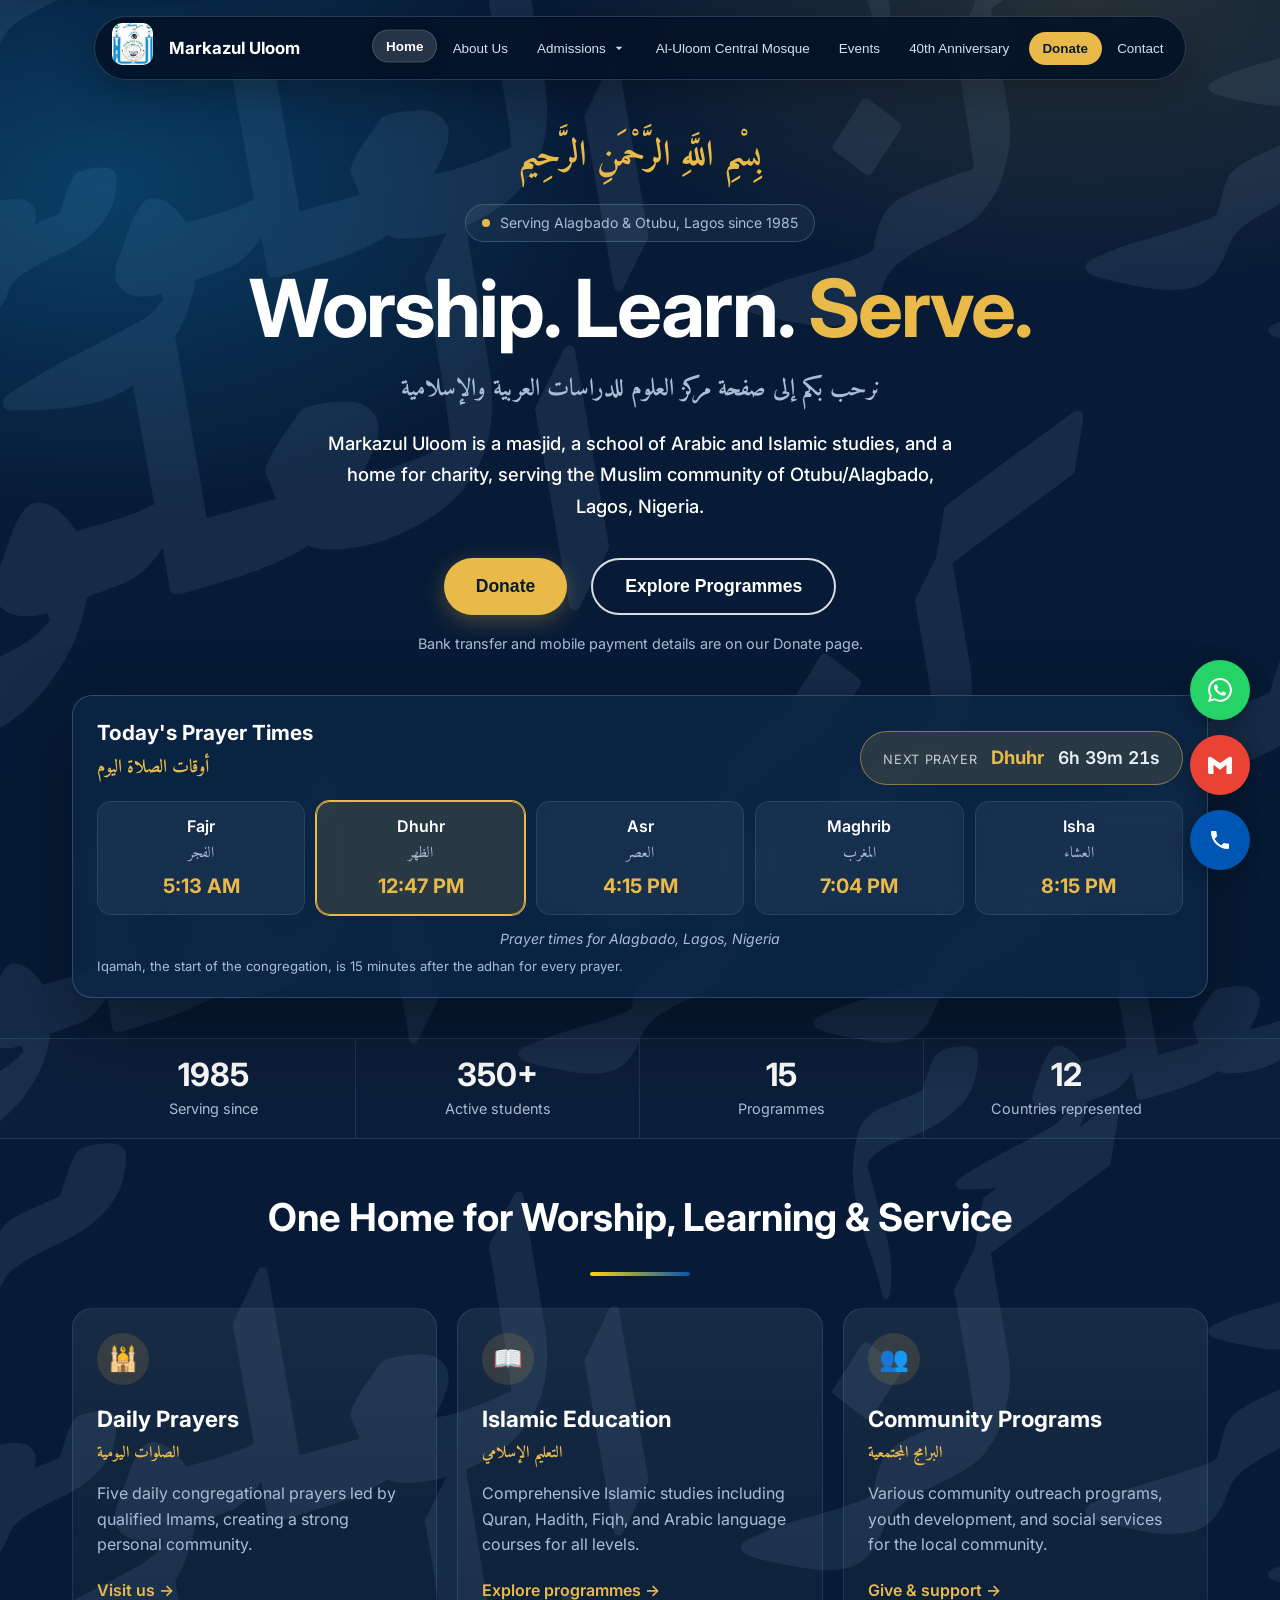
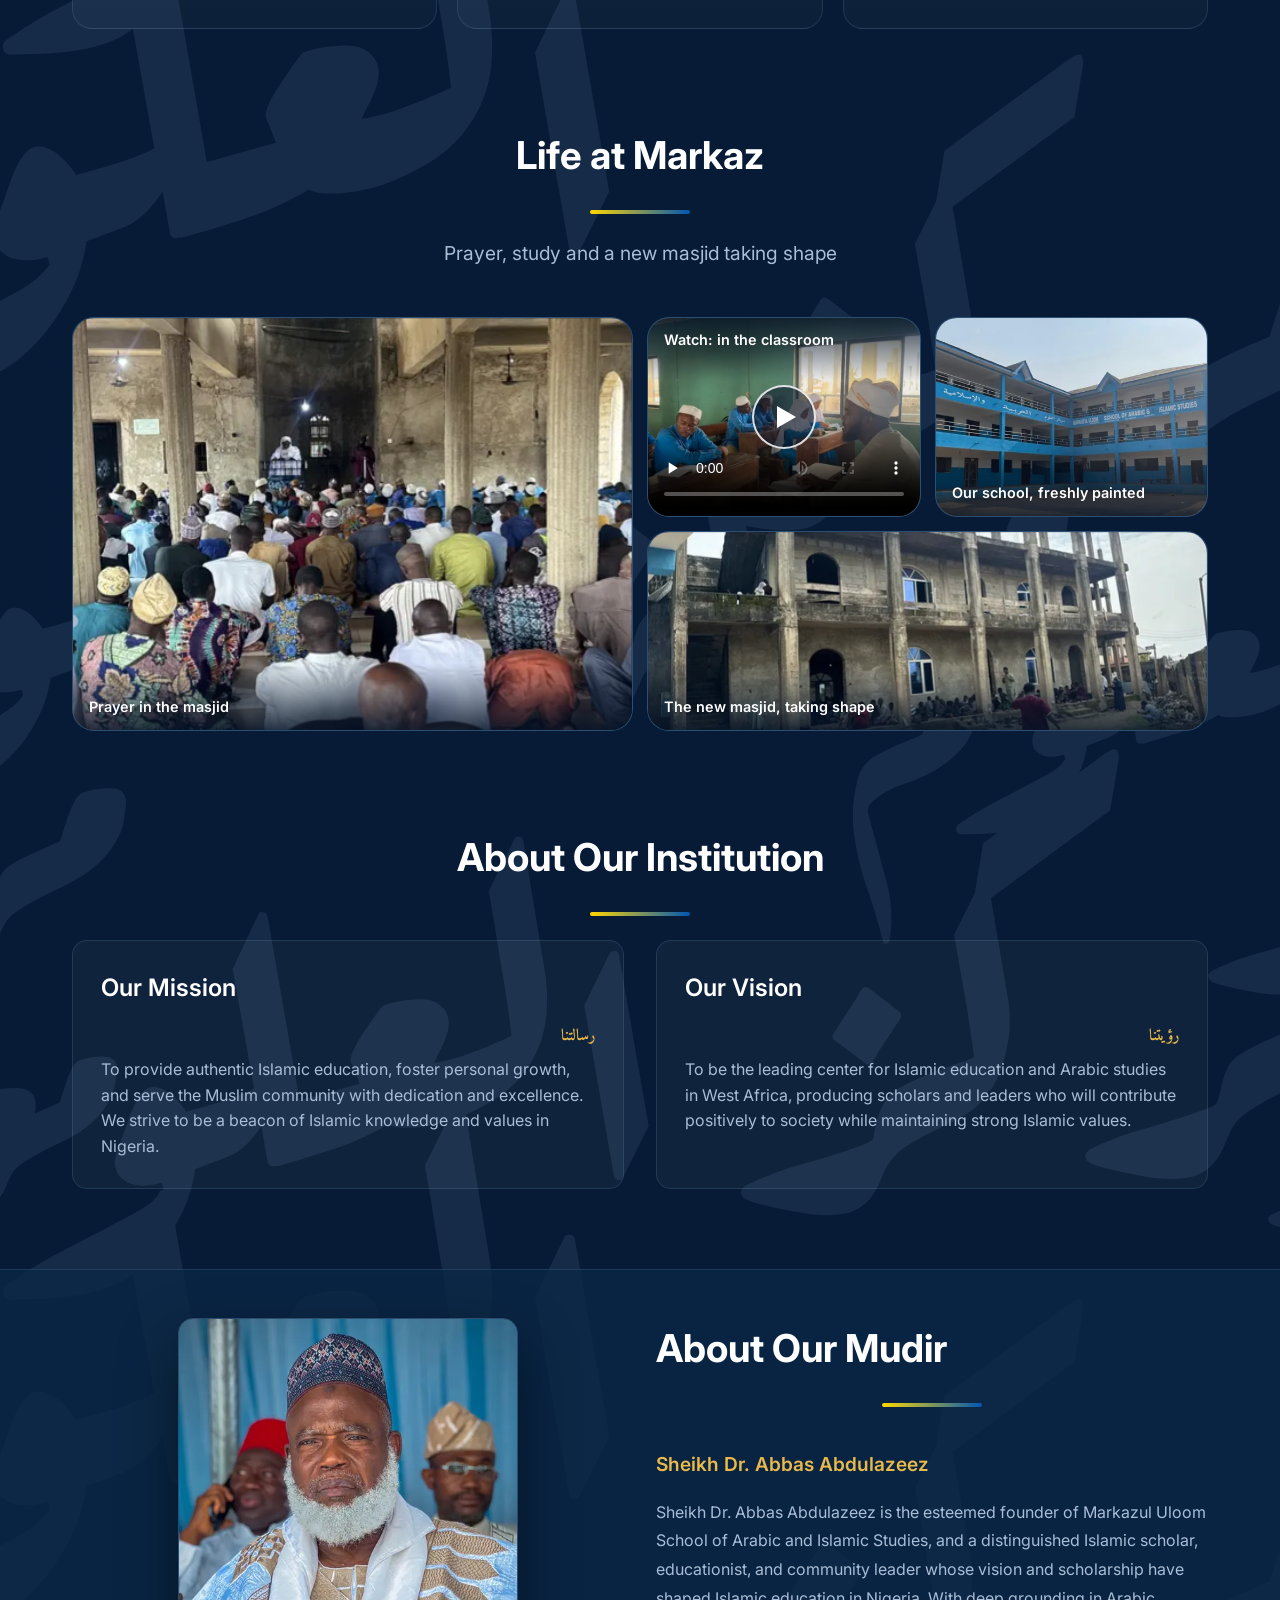
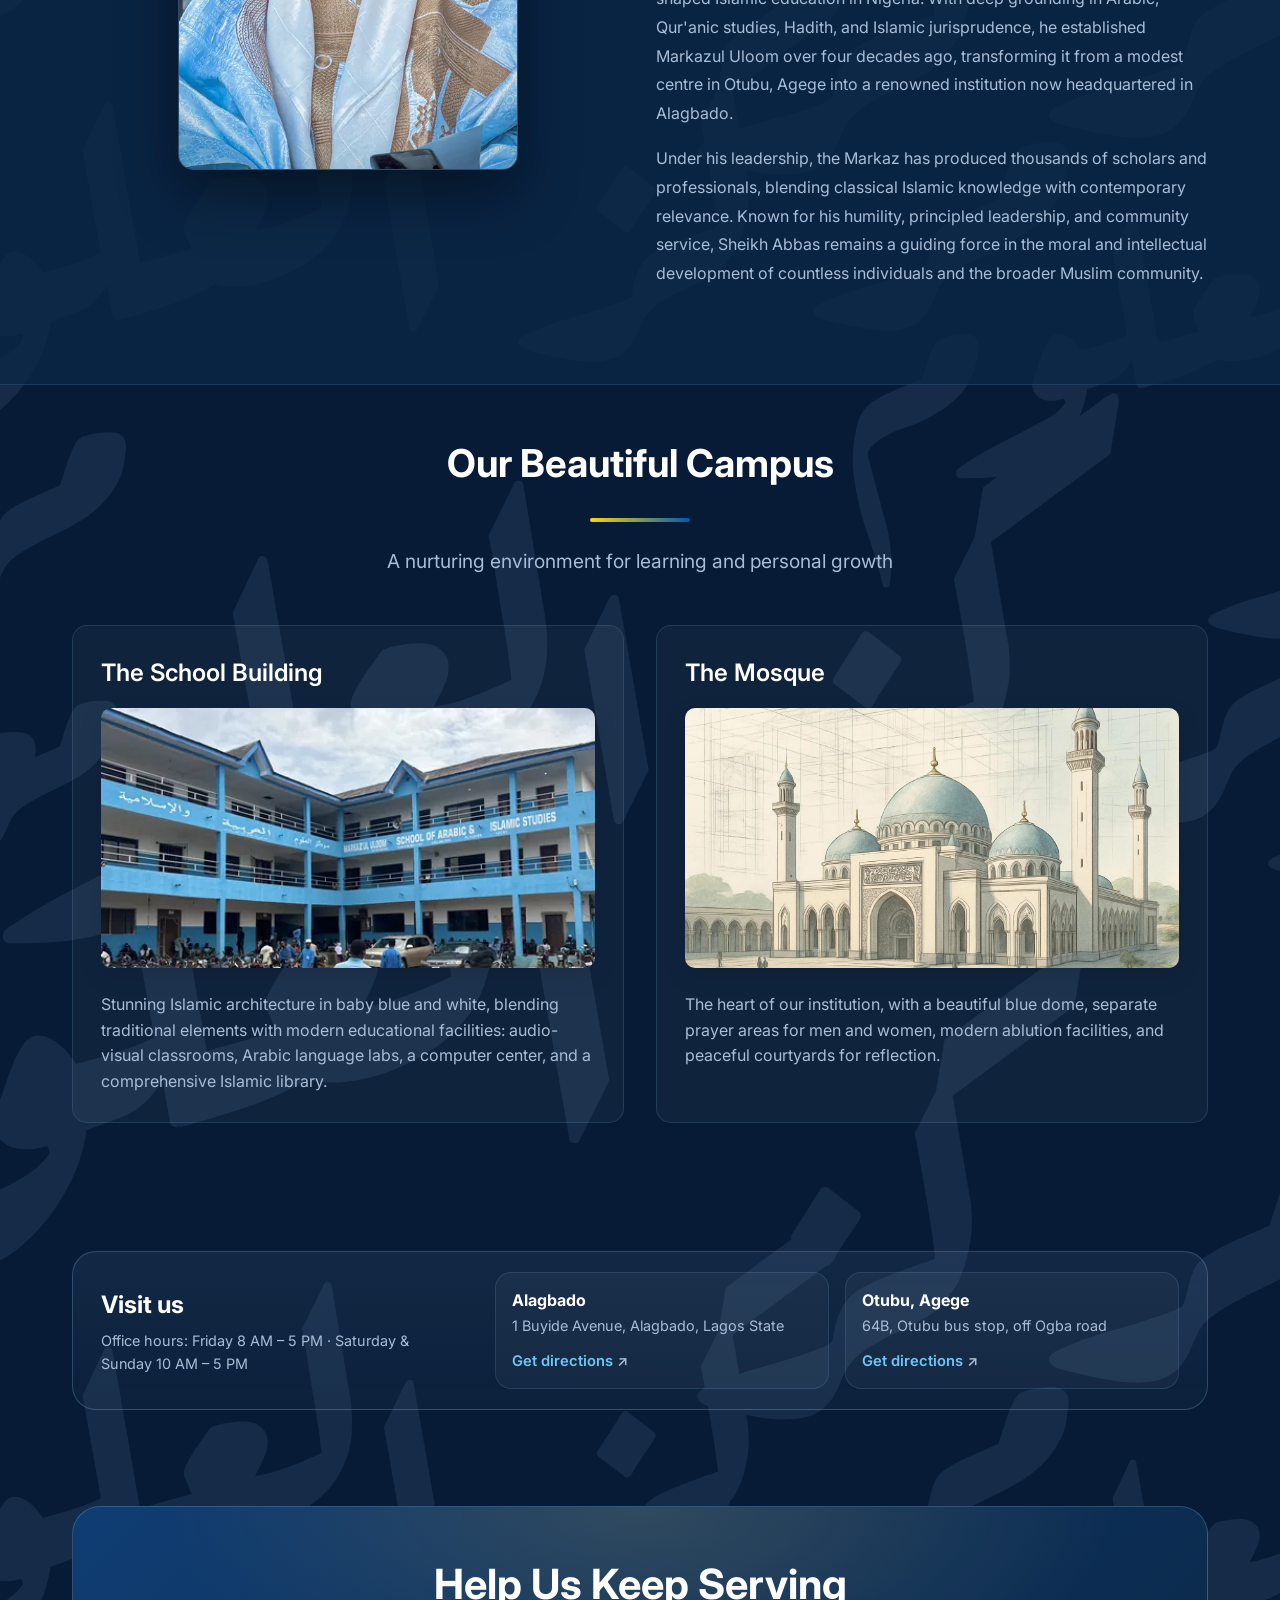
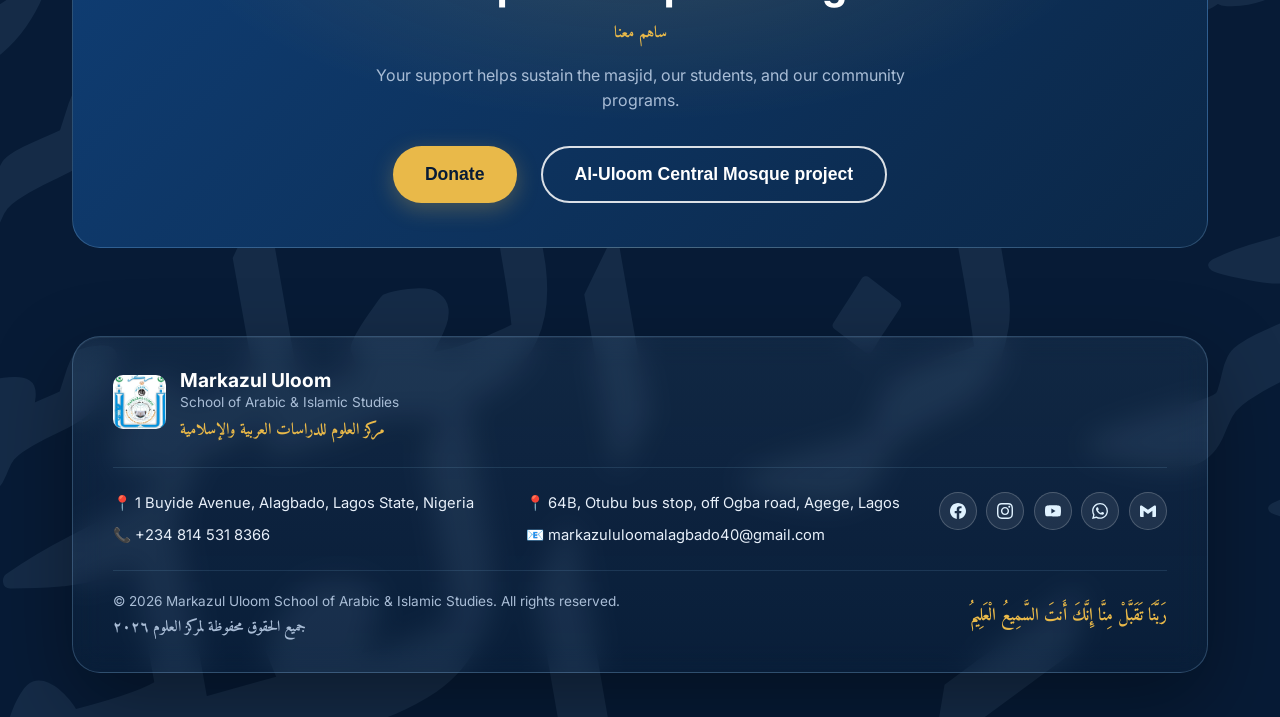
==== commit 2862fbb3: "Iqamah 15 minutes for every prayer; staff magazine page and mosque flyer - Prayer panel: iqamah is a" ====
--- a/index.html
+++ b/index.html
@@ -61,8 +61,8 @@
     <meta name="msapplication-TileImage" content="apple-touch-icon.png">
     <meta name="msapplication-TileColor" content="#0056b3">
     
-    <link rel="preload" href="css/styles.min.css?v=49" as="style" onload="this.onload=null;this.rel='stylesheet'">
-    <noscript><link rel="stylesheet" href="css/styles.min.css?v=49"></noscript>
+    <link rel="preload" href="css/styles.min.css?v=50" as="style" onload="this.onload=null;this.rel='stylesheet'">
+    <noscript><link rel="stylesheet" href="css/styles.min.css?v=50"></noscript>
     <link rel="preconnect" href="https://fonts.googleapis.com">
     <link rel="preconnect" href="https://fonts.gstatic.com" crossorigin>
     <link rel="preload" href="https://fonts.googleapis.com/css2?family=Inter:wght@300;400;500;600;700&family=Amiri:wght@400;700&display=swap" as="style" onload="this.onload=null;this.rel='stylesheet'">
@@ -218,7 +218,7 @@
                             <div class="prayer-name">Fajr</div>
                             <div lang="ar" class="prayer-arabic">الفجر</div>
                             <div class="prayer-time prayer-time-display" data-prayer="Fajr">5:13 AM</div>
-                            <div class="prayer-iqamah" data-iqamah="Fajr" data-offset="30" hidden><span class="iq-label">Iqamah </span><span class="iq-time"></span></div>
+                            <div class="prayer-iqamah" data-iqamah="Fajr" data-offset="15" hidden><span class="iq-label">Iqamah </span><span class="iq-time"></span></div>
                         </div>
                         <div class="prayer-time-card" data-prayer-card="Dhuhr">
                             <div class="prayer-name">Dhuhr</div>
@@ -236,7 +236,7 @@
                             <div class="prayer-name">Maghrib</div>
                             <div lang="ar" class="prayer-arabic">المغرب</div>
                             <div class="prayer-time prayer-time-display" data-prayer="Maghrib">7:04 PM</div>
-                            <div class="prayer-iqamah-spacer" aria-hidden="true"></div>
+                            <div class="prayer-iqamah" data-iqamah="Maghrib" data-offset="15" hidden><span class="iq-label">Iqamah </span><span class="iq-time"></span></div>
                         </div>
                         <div class="prayer-time-card" data-prayer-card="Isha">
                             <div class="prayer-name">Isha</div>
@@ -246,7 +246,7 @@
                         </div>
                     </div>
                         <p class="prayer-location">Prayer times for Alagbado, Lagos, Nigeria</p>
-                        <p class="prayer-iqamah-note">Iqamah, the start of the congregation, is 30 minutes after the adhan for Fajr and 15 minutes after for Dhuhr, Asr and Isha.</p>
+                        <p class="prayer-iqamah-note">Iqamah, the start of the congregation, is 15 minutes after the adhan for every prayer.</p>
                     </div>
                 </div>
             </section>
@@ -846,6 +846,16 @@
                             </div>
                         </div>
                     </div>
+
+                    <figure class="staff-feature">
+                        <a href="images/photos/staff-magazine.jpg" target="_blank" rel="noopener" aria-label="Open the staff page from the 40th Anniversary magazine in full size">
+                            <picture>
+                                <source type="image/webp" srcset="images/photos/staff-magazine.webp">
+                                <img src="images/photos/staff-magazine.jpg" alt="Page 35 of the 40th Anniversary magazine: portraits and titles of the Markazul Uloom teaching staff, with the founder and director in the centre" width="561" height="816" loading="lazy" decoding="async">
+                            </picture>
+                        </a>
+                        <figcaption>Our teaching staff, from the 40th Anniversary magazine</figcaption>
+                    </figure>
                 </div>
             </section>
         </div>
@@ -1753,6 +1763,23 @@
                                             <span class="tier-name">General Donation</span>
                                             <span class="tier-amount">Any Amount</span>
                                         </div>
+                        </div>
+                    </div>
+
+                    <div class="flyer-share">
+                        <a class="flyer-thumb" href="images/photos/masjid-flyer.jpg" target="_blank" rel="noopener" aria-label="Open the mosque project flyer in full size">
+                            <picture>
+                                <source type="image/webp" srcset="images/photos/masjid-flyer.webp">
+                                <img src="images/photos/masjid-flyer.jpg" alt="Flyer: Donate generously to the ongoing Al-Uloom Central mosque project, with a photo of the building today, the proposed designs and the bank account details" width="573" height="815" loading="lazy" decoding="async">
+                            </picture>
+                        </a>
+                        <div class="flyer-text">
+                            <h3>Share the project</h3>
+                            <p>Send this flyer to family and friends, or post it in your group, so more people can give toward the masjid.</p>
+                            <div class="flyer-actions">
+                                <a class="btn btn-gold" href="images/photos/masjid-flyer.jpg" download="Al-Uloom-Central-Mosque-flyer.jpg">Download the flyer</a>
+                                <a class="btn btn-secondary" href="https://wa.me/?text=Please%20support%20the%20Al-Uloom%20Central%20Mosque%20project%20in%20Alagbado%2C%20Lagos.%20See%20the%20progress%20and%20how%20to%20give%3A%20https%3A%2F%2Fm-uloom.org%2F%23masjid-project" target="_blank" rel="noopener">Share on WhatsApp</a>
+                            </div>
                         </div>
                     </div>
                 </div>
@@ -2231,7 +2258,7 @@
         </a>
     </div>
 
-    <script src="./js/script.min.js?v=49" defer></script>
+    <script src="./js/script.min.js?v=50" defer></script>
 </body>
 </html>
 
--- a/css/styles.min.css
+++ b/css/styles.min.css
@@ -1 +1 @@
-*{margin:0;padding:0;box-sizing:border-box}html{scroll-behavior:smooth}body{font-family:Inter,sans-serif;line-height:1.6;color:#333;background-color:#fff;overflow-x:hidden}:focus-visible{outline:2px solid #0056b3;outline-offset:2px;box-shadow:0 0 0 2px #fff}[tabindex="-1"]:focus{outline:0;box-shadow:none}.skip-link{position:fixed;top:0;left:1rem;z-index:2000;padding:.75rem 1.25rem;background:#fff;color:#0056b3;font-weight:600;text-decoration:none;border-radius:0 0 10px 10px;box-shadow:0 4px 15px rgba(0,0,0,.3);transform:translateY(-120%)}.skip-link:focus{transform:translateY(0)}.arabic-text{font-family:Amiri,serif;direction:rtl;text-align:right;color:#0056b3;font-weight:600;margin:.5rem 0}.container{max-width:1200px;margin:0 auto;padding:0 2rem}.header{background:linear-gradient(135deg,#0056b3 0,#007bff 100%);color:#fff;padding:.3rem 0;box-shadow:0 4px 20px rgba(0,86,179,.3);position:fixed;top:0;left:0;right:0;width:100%;z-index:1000}body{font-family:Inter,sans-serif;line-height:1.6;color:#333;background-color:#fff}.header-container{display:flex;justify-content:space-between;align-items:center;padding:0 2rem}.header-content{display:flex;justify-content:space-between;align-items:center;flex-wrap:wrap;gap:1rem}.logo{display:flex;align-items:center;gap:1rem}.logo-text{text-align:left}.logo-subtitle{text-align:center!important;font-size:.8rem!important;margin:.2rem 0 0 0!important}.header-arabic-text{font-size:.9rem!important;color:gold!important;text-align:left!important;direction:rtl;font-weight:700;text-shadow:2px 2px 4px rgba(0,0,0,.3);margin:.2rem 0 0 0!important}.nav{display:flex;gap:.5rem;flex-wrap:wrap}.logo{display:flex;align-items:center;gap:1rem}.logo-img{height:60px;width:auto;border-radius:10px;box-shadow:0 4px 15px rgba(0,0,0,.2)}.logo-text h1{font-size:1.3rem;font-weight:700;margin:0;color:#fff;text-shadow:2px 2px 4px rgba(0,0,0,.3)}.logo-text p{font-size:1rem;margin:0;color:#e0f2ff;font-weight:500}.logo-text .arabic-text{font-size:.9rem;color:#e0f2ff;margin:.2rem 0 0 0}.nav{display:flex;gap:1rem;flex-wrap:wrap;align-items:center}.nav-btn{background:rgba(255,255,255,.1);color:#fff;border:1px solid rgba(255,255,255,.3);padding:.6rem 1rem;border-radius:25px;cursor:pointer;font-weight:500;transition:all .3s ease;font-size:.85rem}.nav-btn.active,.nav-btn:hover{background:rgba(255,255,255,.2);border-color:gold;transform:translateY(-2px);box-shadow:0 4px 15px rgba(0,0,0,.2)}.nav-dropdown{position:relative;display:inline-block}.dropdown-btn{display:flex;align-items:center;gap:.3rem}.dropdown-arrow{width:16px;height:16px;transition:transform .3s ease}.nav-dropdown:focus-within .dropdown-arrow,.nav-dropdown:hover .dropdown-arrow{transform:rotate(180deg)}.dropdown-menu{position:absolute;top:100%;left:0;background:#fff;backdrop-filter:blur(10px);border:1px solid rgba(0,86,179,.3);border-radius:15px;padding:.5rem 0;min-width:150px;opacity:0;visibility:hidden;transform:translateY(-10px);transition:all .3s ease;z-index:1000;box-shadow:0 8px 25px rgba(0,0,0,.3)}.nav-dropdown:focus-within .dropdown-menu,.nav-dropdown:hover .dropdown-menu{opacity:1;visibility:visible;transform:translateY(0)}.dropdown-item{display:block;width:100%;background:0 0;border:none;color:#000;padding:.6rem 1rem;text-align:left;cursor:pointer;font-size:.85rem;font-weight:500;transition:all .3s ease}.dropdown-item:hover{background:rgba(0,86,179,.1);color:#0056b3}.page{display:none}.page.active{display:block}.hero{background:linear-gradient(160deg,#003a78 0,#0056b3 55%,#1a6fcf 100%);color:#fff;padding:3.5rem 0;text-align:center;position:relative;overflow:hidden}.hero::before{content:'';position:absolute;top:0;left:0;right:0;bottom:0;background:url('data:image/svg+xml,<svg xmlns="http://www.w3.org/2000/svg" viewBox="0 0 100 100"><defs><pattern id="islamic" patternUnits="userSpaceOnUse" width="20" height="20"><polygon points="10,0 20,10 10,20 0,10" fill="none" stroke="rgba(255,255,255,0.1)" stroke-width="0.5"/></pattern></defs><rect width="100" height="100" fill="url(%23islamic)"/></svg>');opacity:.3}.hero-content{position:relative;z-index:2}.bismillah{font-size:2.5rem;margin-bottom:2rem;color:gold;text-shadow:2px 2px 4px rgba(0,0,0,.3);text-align:center}.hero-title{font-size:4rem;font-weight:700;margin-bottom:1rem;letter-spacing:-.01em;text-shadow:0 2px 14px rgba(0,0,0,.25)}.hero-subtitle{font-size:2rem;font-weight:500;margin-bottom:1rem;color:#f0f8ff}.hero-arabic{text-align:center!important;font-size:1.8rem!important;color:gold!important;font-weight:700;margin:1.5rem 0!important;text-shadow:2px 2px 4px rgba(0,0,0,.3)}.prayer-times-arabic{color:gold!important;font-size:1.5rem!important;font-weight:700;text-shadow:2px 2px 4px rgba(0,0,0,.3)}.events-arabic{font-size:1.6rem!important;font-weight:700;color:gold!important;text-shadow:2px 2px 4px rgba(0,0,0,.3)}.hero-arabic{font-size:1.8rem;margin:2rem 0;color:gold}.hero-description{font-size:1.3rem;margin-bottom:3rem;max-width:800px;margin-left:auto;margin-right:auto;color:#f0f8ff}.hero-buttons{display:flex;gap:1.5rem;justify-content:center;flex-wrap:wrap}.btn{padding:1rem 2rem;border:none;border-radius:30px;font-size:1.1rem;font-weight:600;cursor:pointer;transition:all .3s ease;text-decoration:none;display:inline-block}.btn-primary{background:#fff;color:#0056b3;box-shadow:0 4px 15px rgba(0,0,0,.2)}.btn-primary:hover{background:#f0f8ff;transform:translateY(-3px);box-shadow:0 6px 20px rgba(0,0,0,.3)}.btn-secondary{background:0 0;color:#fff;border:2px solid rgba(255,255,255,.85)}.btn-secondary:hover{background:#fff;color:#0056b3;transform:translateY(-3px)}.section{padding:3.5rem 0;transition:opacity .3s ease,transform .3s ease}.section-title{text-align:center;font-size:3rem;font-weight:700;margin-bottom:1rem;color:#004080;position:relative}.section-title::after{content:'';display:block;width:100px;height:4px;background:linear-gradient(90deg,gold,#0056b3);margin:1.5rem auto;border-radius:2px}.section-subtitle{text-align:center;font-size:1.2rem;margin-bottom:3rem;color:#0056b3}.page-title{text-align:center;font-size:3.5rem;font-weight:700;margin-bottom:1rem;color:#004080}.page-subtitle{text-align:center;font-size:1.5rem;margin-bottom:3rem;color:#0056b3}.grid{display:grid;gap:2rem;margin-bottom:2rem}.grid-2{grid-template-columns:repeat(auto-fit,minmax(300px,1fr))}.grid-3{grid-template-columns:repeat(auto-fit,minmax(250px,1fr))}.card{background:#fff;padding:2.5rem;border-radius:15px;box-shadow:0 8px 25px rgba(0,86,179,.15);transition:all .3s ease;border:1px solid rgba(0,86,179,.2)}.card:hover{transform:translateY(-8px);box-shadow:0 15px 35px rgba(0,86,179,.25);border-color:gold}.card h3{color:#004080;margin-bottom:1rem;font-size:1.5rem;font-weight:600}.card h4{color:#004080;margin:1.5rem 0 1rem 0;font-size:1.2rem}.card ul{padding-left:1.5rem;margin:1rem 0}.card li{margin-bottom:.5rem;color:#555}.campus-section{background:linear-gradient(135deg,#f0f8ff 0,#e6f3ff 100%)}.campus-image{width:100%;height:350px;object-fit:cover;object-position:center;border-radius:10px;margin-bottom:1.5rem;box-shadow:0 8px 25px rgba(0,0,0,.1)}.services-overview{background:#f5f8fc}.service-card{background:#fff;padding:2.25rem 2rem;border-radius:14px;text-align:center;box-shadow:0 1px 3px rgba(0,40,90,.06);transition:transform .25s ease,box-shadow .25s ease,border-color .25s ease;border:1px solid #dde6f1}.service-card:hover{transform:translateY(-3px);box-shadow:0 10px 28px rgba(0,64,128,.12);border-color:rgba(0,86,179,.35)}.service-icon{display:flex;align-items:center;justify-content:center;width:64px;height:64px;margin:0 auto 1.25rem;border-radius:50%;background:#eaf2fc;font-size:1.9rem;line-height:1}.service-card h3{color:#004080;margin-bottom:1rem;font-size:1.5rem}.service-card .arabic-text{text-align:center;margin-bottom:1rem}.services-grid{display:grid;grid-template-columns:repeat(auto-fit,minmax(350px,1fr));gap:2rem;margin-top:3rem}.service-detail-card{background:#fff;padding:2.25rem 2rem;border-radius:14px;box-shadow:0 1px 3px rgba(0,40,90,.06);transition:transform .25s ease,box-shadow .25s ease,border-color .25s ease;border:1px solid #dde6f1}.service-detail-card:hover{transform:translateY(-3px);box-shadow:0 10px 28px rgba(0,64,128,.12);border-color:rgba(0,86,179,.35)}.service-detail-card .service-icon{width:56px;height:56px;margin:0 0 1rem;font-size:1.6rem}.service-detail-card h3{color:#004080;margin-bottom:.5rem;font-size:1.4rem}.service-detail-card .arabic-text{text-align:left;margin-bottom:1rem}.service-detail-card ul{padding-left:1.5rem;margin-top:1rem}.prayer-times-section{background:linear-gradient(135deg,#0056b3 0,#007bff 100%);color:#fff}.prayer-times-section .section-title{color:#fff}.prayer-times-section .section-title::after{background:linear-gradient(90deg,#fff,gold)}.prayer-times-grid{display:grid;grid-template-columns:repeat(auto-fit,minmax(200px,1fr));gap:1.5rem;margin:3rem 0}.prayer-time-card{background:rgba(255,255,255,.15);padding:2rem;border-radius:15px;text-align:center;backdrop-filter:blur(10px);border:1px solid rgba(255,255,255,.2);transition:all .3s ease}.prayer-time-card:hover{background:rgba(255,255,255,.25);transform:translateY(-5px)}.prayer-name{font-size:1.3rem;font-weight:600;margin-bottom:.5rem}.prayer-arabic{font-family:Amiri,serif;font-size:1.1rem;margin-bottom:1rem;color:gold}.prayer-time{font-size:1.5rem;font-weight:700;color:gold}.prayer-location{text-align:center;font-style:italic;color:#f0f8ff;margin-top:2rem}.hijri-date-display{text-align:center;color:rgba(255,255,255,.85);font-size:.95rem;margin-top:.5rem}.next-prayer-banner{display:flex;justify-content:center;align-items:baseline;flex-wrap:wrap;gap:.4rem .85rem;width:fit-content;margin:1.5rem auto 0;padding:.9rem 1.75rem;background:rgba(255,215,0,.15);border:1px solid rgba(255,215,0,.45);border-radius:50px;backdrop-filter:blur(10px)}.next-prayer-label{font-size:.8rem;letter-spacing:.05em;text-transform:uppercase;color:rgba(255,255,255,.75)}.next-prayer-name{font-weight:700;font-size:1.15rem;color:gold}.next-prayer-countdown{font-variant-numeric:tabular-nums;font-weight:600;font-size:1.1rem}.prayer-time-card.is-next{background:rgba(255,215,0,.2);border-color:gold;box-shadow:0 0 0 2px rgba(255,215,0,.55),0 8px 25px rgba(0,0,0,.2)}.anniversary-hero{background:linear-gradient(135deg,#0056b3 0,#004080 50%,#002040 100%);color:#fff;padding:3.5rem 0 3rem 0;text-align:center;position:relative;overflow:hidden;margin-top:90px}.anniversary-hero::before{content:'';position:absolute;top:0;left:0;right:0;bottom:0;background:url('data:image/svg+xml,<svg xmlns="http://www.w3.org/2000/svg" viewBox="0 0 100 100"><defs><pattern id="stars" patternUnits="userSpaceOnUse" width="25" height="25"><circle cx="12.5" cy="12.5" r="1" fill="rgba(255,255,255,0.1)"/></pattern></defs><rect width="100" height="100" fill="url(%23stars)"/></svg>')}.anniversary-content{position:relative;z-index:2}.anniversary-number{font-size:5rem;font-weight:900;color:gold;text-shadow:4px 4px 8px rgba(0,0,0,.5);margin-bottom:1rem;line-height:1}.anniversary-title{font-size:2.5rem;font-weight:700;margin-bottom:1rem;text-shadow:3px 3px 6px rgba(0,0,0,.4)}.anniversary-subtitle{font-size:2rem;font-weight:500;margin-bottom:2rem;color:#f0f8ff}.anniversary-arabic{font-size:2rem;margin:2rem 0;color:gold}.anniversary-description{font-size:1.5rem;color:#f0f8ff;font-style:italic}.timeline{position:relative;max-width:800px;margin:0 auto;padding:2rem 0}.timeline::before{content:'';position:absolute;left:50%;top:0;bottom:0;width:4px;background:linear-gradient(to bottom,gold,#0056b3);transform:translateX(-50%)}.timeline-item{position:relative;margin-bottom:3rem;display:flex;align-items:center}.timeline-item:nth-child(odd){flex-direction:row}.timeline-item:nth-child(2n){flex-direction:row-reverse}.timeline-year{background:linear-gradient(135deg,gold,#0056b3);color:#fff;padding:1rem 1.5rem;border-radius:50px;font-weight:700;font-size:1.2rem;min-width:100px;text-align:center;box-shadow:0 4px 15px rgba(0,86,179,.3);z-index:2;position:relative}.timeline-content{background:#fff;padding:2rem;border-radius:15px;box-shadow:0 8px 25px rgba(0,86,179,.15);margin:0 2rem;flex:1;border:1px solid rgba(0,86,179,.2)}.timeline-content h3{color:#004080;margin-bottom:1rem;font-size:1.4rem}.achievements-section{background:linear-gradient(135deg,#f0f8ff 0,#e6f3ff 100%)}.achievement-card{background:#fff;padding:3rem 2rem;border-radius:15px;text-align:center;box-shadow:0 8px 25px rgba(0,86,179,.15);transition:all .3s ease;border:1px solid rgba(0,86,179,.2)}.achievement-card:hover{transform:translateY(-8px);box-shadow:0 15px 35px rgba(0,86,179,.25);border-color:gold}.achievement-number{font-size:3.5rem;font-weight:900;color:#9a7200;margin-bottom:1rem;line-height:1}.achievement-card h3{color:#004080;margin-bottom:1rem;font-size:1.5rem}.contact-info{margin-top:2rem}.contact-item{display:flex;align-items:flex-start;gap:1rem;margin-bottom:2rem;padding:1.5rem;background:linear-gradient(135deg,#f0f8ff 0,#e6f3ff 100%);border-radius:10px;border:1px solid rgba(0,86,179,.2)}.contact-icon{font-size:2rem;min-width:50px;color:gold}.contact-item h3{color:#004080;margin-bottom:.5rem;font-size:1.2rem}.contact-item .arabic-text{text-align:left;margin-bottom:.5rem}.office-hours{margin-top:1.5rem}.hours-item{display:flex;justify-content:space-between;padding:1rem;margin-bottom:.5rem;background:linear-gradient(135deg,#f0f8ff 0,#e6f3ff 100%);border-radius:8px;border:1px solid rgba(0,86,179,.2)}.quote-box{background:linear-gradient(135deg,#0056b3 0,#007bff 100%);color:#fff;padding:2rem;border-radius:15px;margin-top:2rem;text-align:center}.quote-box .arabic-text{color:gold;font-size:1.3rem;margin-bottom:1rem}.quote-box em{font-style:italic;font-size:1.1rem}@media (max-width:768px){.container{padding:0 1rem}.logo-text p{font-size:.8rem}.hero-title{font-size:2.5rem}.hero-subtitle{font-size:1.5rem}.hero-arabic{font-size:1.3rem}.section-title{font-size:2rem}.page-title{font-size:2.5rem}.anniversary-number{font-size:5rem}.anniversary-title{font-size:2.5rem}.anniversary-subtitle{font-size:1.3rem}.timeline::before{left:30px}.timeline-item{flex-direction:row!important;padding-left:70px}.timeline-year{position:absolute;left:0;min-width:60px;padding:.5rem;font-size:1rem}.timeline-content{margin:0}.grid-2,.grid-3{grid-template-columns:1fr}.services-grid{grid-template-columns:1fr}.prayer-times-grid{grid-template-columns:repeat(auto-fit,minmax(150px,1fr))}.hero-buttons{flex-direction:column;align-items:center}.btn{width:100%;max-width:300px}}@media (max-width:480px){.hero{padding:4rem 0}.section{padding:3rem 0}.card{padding:1.5rem}.service-card,.service-detail-card{padding:1.5rem}.achievement-card{padding:2rem 1rem}}.imam-section{background:linear-gradient(135deg,#e6f3ff 0,#f0f8ff 100%)}.imam-image-container{text-align:center}.imam-image{max-width:100%;height:auto;border-radius:15px;box-shadow:0 8px 25px rgba(0,86,179,.25);border:5px solid gold}.imam-content{display:flex;flex-direction:column;justify-content:center}.imam-content .section-subtitle,.imam-content .section-title{text-align:left}.imam-content p{margin-bottom:1rem;line-height:1.8;color:#333}@media (max-width:768px){.imam-content .section-subtitle,.imam-content .section-title{text-align:center}}@media (max-width:768px){.nav{justify-content:center;gap:.3rem}}.footer-social{display:flex;flex-direction:row;flex-wrap:wrap;gap:.6rem}.footer-social-link{display:flex;align-items:center;justify-content:center;color:#e0f2ff;text-decoration:none;width:38px;height:38px;border-radius:50%;background:rgba(255,255,255,.08);border:1px solid rgba(255,255,255,.2);transition:all .3s ease}.footer-social-link span{display:none}.footer-social-link .social-icon{width:16px;height:16px}.footer-social-link:hover{background:rgba(255,255,255,.1);color:#fff;transform:translateY(-3px)}.footer-social-link.facebook-footer:hover{background:#1877f2;color:#fff}.footer-social-link.instagram-footer:hover{background:linear-gradient(45deg,#f56040,#e1306c);color:#fff}.footer-social-link.youtube-footer:hover{background:red;color:#fff}.footer-social-link.whatsapp-footer:hover{background:#25d366;color:#fff}.footer-social-link.email-footer:hover{background:#ea4335;color:#fff}.floating-actions{position:fixed;bottom:30px;right:30px;display:flex;flex-direction:column;gap:15px;z-index:1000}.floating-btn{width:60px;height:60px;border-radius:50%;display:flex;align-items:center;justify-content:center;text-decoration:none;color:#fff;font-size:1.5rem;box-shadow:0 4px 20px rgba(0,0,0,.3);transition:all .3s ease;animation:pulse 2s infinite}.floating-btn:hover{transform:scale(1.1);box-shadow:0 6px 25px rgba(0,0,0,.4)}.floating-whatsapp{background:#25d366}.floating-email{background:#ea4335}.floating-phone{background:#0056b3}@keyframes pulse{0%{box-shadow:0 4px 20px rgba(0,0,0,.3)}50%{box-shadow:0 4px 20px rgba(0,0,0,.3),0 0 0 10px rgba(37,211,102,.2)}100%{box-shadow:0 4px 20px rgba(0,0,0,.3)}}.messaging-section{background:linear-gradient(135deg,#f8f9fa 0,#e9ecef 100%);padding:3rem 0;margin:2rem 0;border-radius:15px}.messaging-cards{display:grid;grid-template-columns:repeat(auto-fit,minmax(300px,1fr));gap:2rem;margin-top:2rem}.messaging-card{background:#fff;padding:2rem;border-radius:15px;box-shadow:0 8px 30px rgba(0,0,0,.1);text-align:center;transition:all .3s ease;border:2px solid transparent}.messaging-card:hover{transform:translateY(-5px);box-shadow:0 15px 40px rgba(0,0,0,.15)}.messaging-card.whatsapp-card{border-color:#25d366}.messaging-card.email-card{border-color:#ea4335}.messaging-card.phone-card{border-color:#0056b3}.messaging-icon{font-size:3rem;margin-bottom:1rem;display:block}.messaging-card h3{color:#333;margin-bottom:1rem;font-size:1.5rem}.messaging-card p{color:#666;margin-bottom:1.5rem;line-height:1.6}.messaging-btn{display:inline-block;padding:1rem 2rem;border-radius:25px;text-decoration:none;color:#fff;font-weight:600;transition:all .3s ease;text-transform:uppercase;letter-spacing:1px;font-size:.9rem}.messaging-btn.whatsapp-btn{background:#0f7b3f}.messaging-btn.email-btn{background:#c5221f}.messaging-btn.phone-btn{background:#0056b3}.messaging-btn:hover{transform:translateY(-2px);box-shadow:0 8px 25px rgba(0,0,0,.2)}.messaging-card .response-time{margin-top:1rem;margin-bottom:0;font-size:.85rem;color:#666}@media (max-width:768px){.social-link{width:35px;height:35px;font-size:1rem}.floating-actions{bottom:20px;right:20px;gap:10px}.floating-btn{width:50px;height:50px;font-size:1.2rem}.messaging-cards{grid-template-columns:1fr;gap:1.5rem}.footer-social-link{width:34px;height:34px}}.anniversary-logo-container{text-align:center;margin-bottom:2rem;padding:2rem 0}.anniversary-logo{max-width:220px;width:100%;height:auto;border-radius:50%;box-shadow:0 10px 30px rgba(0,86,179,.3);transition:all .3s ease;border:4px solid gold}.anniversary-logo:hover{transform:scale(1.05);box-shadow:0 15px 40px rgba(0,86,179,.4)}@media (max-width:768px){.anniversary-logo{max-width:180px}.anniversary-logo-container{padding:1rem 0;margin-bottom:1.5rem}}@media (max-width:480px){.anniversary-logo{max-width:150px}.anniversary-logo-container{padding:.5rem 0;margin-bottom:1rem}}.anniversary-inspiration{padding:3rem 0;background:linear-gradient(135deg,#f8f9fa 0,#e9ecef 100%);margin:2rem 0}.inspiration-content{text-align:center}.anniversary-quote-image{max-width:100%;width:800px;height:auto;border-radius:20px;box-shadow:0 15px 40px rgba(0,86,179,.2);transition:all .3s ease;border:3px solid gold}.anniversary-quote-image:hover{transform:translateY(-5px);box-shadow:0 20px 50px rgba(0,86,179,.3)}@media (max-width:1024px){.anniversary-quote-image{width:700px}}@media (max-width:768px){.anniversary-quote-image{width:100%;max-width:600px}.anniversary-inspiration{padding:2rem 0;margin:1.5rem 0}}@media (max-width:480px){.anniversary-quote-image{border-radius:15px;border-width:2px}.anniversary-inspiration{padding:1.5rem 0;margin:1rem 0}}.quranic-verse{font-size:1.8rem;line-height:1.8;color:#0056b3;text-align:center;margin:2rem 0 1rem 0;padding:1.5rem;background:rgba(255,255,255,.9);border-radius:15px;box-shadow:0 8px 25px rgba(0,86,179,.1);border:2px solid gold;max-width:900px;margin-left:auto;margin-right:auto}.verse-reference{font-family:Amiri,serif;font-size:1.1rem;color:gold;text-align:center;margin-bottom:2rem;font-weight:600;text-shadow:1px 1px 2px rgba(0,0,0,.3)}@media (max-width:768px){.quranic-verse{font-size:1.4rem;line-height:1.6;padding:1rem;margin:1.5rem 0 .8rem 0}.verse-reference{font-size:1rem;margin-bottom:1.5rem}}@media (max-width:480px){.quranic-verse{font-size:1.2rem;line-height:1.5;padding:.8rem;margin:1rem 0 .5rem 0}.verse-reference{font-size:.9rem;margin-bottom:1rem}}.forty-years-verse{margin:2rem 0;padding:2rem;background:linear-gradient(135deg,rgba(255,215,0,.1) 0,rgba(0,86,179,.05) 100%);border-radius:20px;border:3px solid gold;box-shadow:0 10px 30px rgba(0,86,179,.15);max-width:1000px;margin-left:auto;margin-right:auto}.quranic-verse-40{font-size:1.6rem;line-height:1.9;color:#fff;text-align:center;margin-bottom:1rem;font-weight:600;text-shadow:2px 2px 4px rgba(0,0,0,.5)}.verse-reference-40{font-family:Amiri,serif;font-size:1.1rem;color:gold;text-align:center;margin-bottom:1.5rem;font-weight:600;text-shadow:1px 1px 2px rgba(0,0,0,.3)}.verse-translation{font-size:1rem;line-height:1.6;color:#333;text-align:center;font-style:italic;background:rgba(255,255,255,.8);padding:1rem;border-radius:10px;border-left:4px solid gold}@media (max-width:768px){.forty-years-verse{padding:1.5rem;margin:1.5rem 0}.quranic-verse-40{font-size:1.3rem;line-height:1.7}.verse-reference-40{font-size:1rem;margin-bottom:1rem}.verse-translation{font-size:.9rem;padding:.8rem}}@media (max-width:480px){.forty-years-verse{padding:1rem;margin:1rem 0}.quranic-verse-40{font-size:1.1rem;line-height:1.6}.verse-reference-40{font-size:.9rem;margin-bottom:.8rem}.verse-translation{font-size:.8rem;padding:.6rem}}.highlight-forty-years{background:linear-gradient(135deg,gold 0,orange 100%);color:#0056b3;padding:.3rem .6rem;border-radius:8px;font-weight:700;text-shadow:1px 1px 2px rgba(0,0,0,.3);box-shadow:0 4px 15px rgba(255,215,0,.4);border:2px solid gold;animation:glow-pulse 2s ease-in-out infinite alternate}.highlight-forty-years-en{background:linear-gradient(135deg,gold 0,orange 100%);color:#0056b3;padding:.2rem .5rem;border-radius:6px;font-weight:700;text-shadow:1px 1px 2px rgba(0,0,0,.3);box-shadow:0 3px 12px rgba(255,215,0,.4);border:2px solid gold;animation:glow-pulse 2s ease-in-out infinite alternate}@keyframes glow-pulse{0%{box-shadow:0 4px 15px rgba(255,215,0,.4)}100%{box-shadow:0 6px 20px rgba(255,215,0,.6)}}@media (max-width:768px){.highlight-forty-years{padding:.2rem .4rem;border-radius:6px;font-size:.95em}.highlight-forty-years-en{padding:.15rem .3rem;border-radius:4px;font-size:.95em}}@media (max-width:480px){.highlight-forty-years{padding:.15rem .3rem;border-radius:4px;font-size:.9em}.highlight-forty-years-en{padding:.1rem .25rem;border-radius:3px;font-size:.9em}}.events-hero{background:linear-gradient(135deg,#0056b3 0,#003d82 100%);color:#fff;padding:4rem 0;text-align:center}.events-hero-content{max-width:800px;margin:0 auto}.events-title{font-size:3rem;margin-bottom:1rem;font-weight:700}.events-arabic{font-size:1.5rem;margin-bottom:1.5rem;color:gold}.events-description{font-size:1.2rem;line-height:1.6;opacity:.9}.events-grid{display:grid;grid-template-columns:repeat(auto-fit,minmax(350px,1fr));gap:2rem;margin-top:2rem}.event-card{background:#fff;border-radius:15px;box-shadow:0 10px 30px rgba(0,86,179,.1);overflow:hidden;transition:all .3s ease;border:2px solid transparent}.event-card:hover{transform:translateY(-5px);box-shadow:0 15px 40px rgba(0,86,179,.2);border-color:gold}.event-card.upcoming{border-left:5px solid gold}.event-date{background:linear-gradient(135deg,#0056b3 0,#003d82 100%);color:#fff;padding:1.5rem;text-align:center;position:relative}.event-month{font-size:1rem;font-weight:600;text-transform:uppercase;letter-spacing:1px}.event-day{font-size:2.5rem;font-weight:700;margin:.5rem 0}.event-year{font-size:.9rem;opacity:.8}.event-content{padding:2rem}.event-content h3{color:#0056b3;font-size:1.4rem;margin-bottom:.5rem;font-weight:600}.event-content .arabic-text{color:gold;font-size:1rem;margin-bottom:1rem}.event-content p{color:#666;line-height:1.6;margin-bottom:1.5rem}.event-details{display:flex;flex-direction:column;gap:.5rem}.event-location,.event-time{font-size:.9rem;color:#0056b3;font-weight:500}.calendar-events{display:grid;grid-template-columns:repeat(auto-fit,minmax(300px,1fr));gap:2rem;margin-top:2rem}.calendar-month{background:#fff;padding:2rem;border-radius:15px;box-shadow:0 8px 25px rgba(0,86,179,.1);border-top:4px solid gold}.calendar-month h3{color:#0056b3;font-size:1.3rem;margin-bottom:.5rem}.calendar-month .arabic-text{color:gold;font-size:1rem;margin-bottom:1.5rem}.event-list{list-style:none;padding:0}.event-list li{padding:.8rem 0;border-bottom:1px solid #eee;color:#666;line-height:1.5}.event-list li:last-child{border-bottom:none}.event-list li strong{color:#0056b3;font-weight:600}.event-registration{background:linear-gradient(135deg,#f8f9fa 0,#e9ecef 100%);border:2px solid gold}.event-registration h2{color:#0056b3;text-align:center;margin-bottom:.5rem}.event-registration .arabic-text{text-align:center;color:gold;font-size:1.1rem;margin-bottom:1.5rem}.event-contact h3,.registration-info h3{color:#0056b3;font-size:1.2rem;margin-bottom:.5rem}.event-contact .arabic-text,.registration-info .arabic-text{color:gold;font-size:1rem;margin-bottom:1rem}.registration-info ul{list-style:none;padding:0}.registration-info ul li{padding:.5rem 0;color:#666;position:relative;padding-left:1.5rem}.registration-info ul li:before{content:"✓";color:gold;font-weight:700;position:absolute;left:0}.event-contact p{color:#666;line-height:1.6;margin-bottom:1rem}@media (max-width:768px){.events-title{font-size:2.2rem}.events-arabic{font-size:1.2rem}.events-description{font-size:1rem}.events-grid{grid-template-columns:1fr;gap:1.5rem}.event-content{padding:1.5rem}.calendar-events{grid-template-columns:1fr;gap:1.5rem}.calendar-month{padding:1.5rem}}@media (max-width:480px){.events-hero{padding:3rem 0}.events-title{font-size:1.8rem}.events-arabic{font-size:1rem}.event-date{padding:1rem}.event-day{font-size:2rem}.event-content{padding:1rem}.calendar-month{padding:1rem}.event-details{gap:.3rem}}.donation-card{background:#fff;padding:2rem;border-radius:15px;box-shadow:0 8px 30px rgba(255,255,255,.1);transition:all .3s ease;border:1px solid rgba(255,255,255,.2)}.donation-card:hover{transform:translateY(-5px);box-shadow:0 15px 40px rgba(255,255,255,.2)}.donation-card h3{color:#0056b3;font-size:1.5rem;margin-bottom:.5rem;font-weight:600}.donation-card .arabic-subtitle{font-size:1.1rem;color:gold;margin-bottom:1rem;text-align:center}.donation-card p{color:#666;margin-bottom:1.5rem;line-height:1.6}.donation-card ul{list-style:none;padding:0}.donation-card ul li{padding:.5rem 0;color:#555;position:relative;padding-left:1.5rem}.donation-card ul li:before{content:"✓";position:absolute;left:0;color:#28a745;font-weight:700}.donation-methods{padding:4rem 0;background:linear-gradient(135deg,#1565c0 0,#1976d2 100%)}.donation-methods .section-title{color:#fff;text-align:center;font-size:3rem;margin-bottom:1rem;font-weight:700}.arabic-subtitle{color:#666;font-size:1rem;margin-bottom:1.5rem;font-style:italic}.bank-details,.contact-info,.location-details{text-align:left;margin:1.5rem 0}.detail-item,.location{margin-bottom:1rem}.detail-item strong,.location strong{color:#1565c0;display:block;margin-bottom:.25rem}.detail-item span,.location p{color:#333;margin:0}.contact-info a{color:#1565c0;text-decoration:none}.contact-info a:hover{text-decoration:underline}.bank-details,.location-details{background:#f8f9fa;padding:1.5rem;border-radius:10px;margin:1rem 0;border-left:4px solid #0056b3}.detail-item,.location{margin-bottom:1rem}.detail-item strong,.location strong{color:#0056b3;display:block;margin-bottom:.25rem}.contact-info p{margin-bottom:.5rem}.contact-info a{color:#0056b3;text-decoration:none}.contact-info a:hover{text-decoration:underline}.donation-impact{padding:4rem 0;background:linear-gradient(135deg,#0056b3 0,#007bff 100%);text-align:center}.donation-impact .section-title{color:#fff;font-size:2.5rem;margin-bottom:1rem}.donation-impact .section-subtitle{color:gold;font-size:1.5rem;margin-bottom:3rem}.stat-card{background:#fff;border-radius:15px;padding:2rem;text-align:center;box-shadow:0 10px 30px rgba(0,0,0,.1);transition:transform .3s ease,box-shadow .3s ease}.stat-card:hover{transform:translateY(-5px);box-shadow:0 15px 40px rgba(0,0,0,.2)}.stat-number{font-size:3rem;font-weight:700;color:#0056b3;margin-bottom:.5rem;line-height:1}.stat-label{font-size:1.1rem;color:#666;font-weight:500}.impact-text{max-width:800px;margin:0 auto;padding:0 2rem}.impact-text p{font-size:1.1rem;color:#fff;line-height:1.8;margin:0}.stat-card{text-align:center;padding:2rem;background:#fff;color:#0056b3;border-radius:15px;box-shadow:0 8px 25px rgba(0,0,0,.1);transition:all .3s ease}.stat-card:hover{transform:translateY(-3px);box-shadow:0 15px 40px rgba(0,0,0,.2)}.stat-number{font-size:3rem;font-weight:700;margin-bottom:.5rem}.stat-label{font-size:1.1rem;opacity:.8}.impact-text{margin-top:3rem;text-align:center}.impact-text p{font-size:1.1rem;color:#333;max-width:800px;margin:0 auto;line-height:1.8}.contact-card{text-align:center;max-width:600px;margin:0 auto}.contact-card h2{font-size:2.5rem;margin-bottom:.5rem;color:#fff}.contact-card .arabic-subtitle{color:gold;font-size:1.3rem;margin-bottom:1.5rem}.contact-card p{font-size:1.1rem;margin-bottom:2rem;opacity:.9}.contact-methods{display:flex;justify-content:center;gap:1rem;flex-wrap:wrap}.contact-btn{display:inline-flex;align-items:center;gap:.5rem;padding:1rem 2rem;background:#fff;color:#0056b3;text-decoration:none;border-radius:50px;font-weight:600;transition:all .3s ease;box-shadow:0 5px 15px rgba(255,255,255,.2)}.contact-btn:hover{transform:translateY(-2px);box-shadow:0 8px 25px rgba(255,255,255,.3);background:#f8f9fa}.btn-icon{width:20px;height:20px}.whatsapp-btn:hover{background:#0a6a35;color:#fff}.email-btn:hover{background:#dc3545;color:#fff}.phone-btn:hover{background:#28a745;color:#fff}.hero-subtitle{color:#fff!important;font-weight:600}.hero-description{color:#fff!important;font-weight:500}@media (max-width:768px){.contact-methods{flex-direction:column;align-items:center}.contact-btn{width:100%;max-width:250px;justify-content:center}.donation-card{padding:1.5rem}.stat-card{padding:1.5rem}.stat-number{font-size:2.5rem}.contact-card h2{font-size:2rem}}@media (max-width:480px){.stat-number{font-size:2rem}}.anniversary-donate-title{color:gold!important;font-weight:700;text-shadow:1px 1px 2px rgba(0,0,0,.3)}.gold-arabic{color:gold!important;font-weight:700;text-shadow:1px 1px 2px rgba(0,0,0,.3)}.white-title{color:#fff!important;font-weight:700;text-shadow:1px 1px 2px rgba(0,0,0,.3)}.support-section{background:linear-gradient(135deg,#f0f8ff 0,#e6f3ff 100%);padding:3rem 0;margin-bottom:0}.support-section .page-title{color:#0056b3;text-shadow:1px 1px 2px rgba(0,0,0,.1)}.support-section .arabic-text{color:gold;font-weight:700}.support-section .intro-text{color:#333;font-size:1.1rem;line-height:1.6;margin-bottom:1rem}.donation-categories-section{background:#fff;padding:3rem 0;margin-bottom:0;border-top:3px solid #0056b3;border-bottom:3px solid #0056b3}.donation-categories-section .section-title{color:#0056b3;text-shadow:1px 1px 2px rgba(0,0,0,.1)}.donation-categories-section .arabic-text{color:gold;font-weight:700}.donation-categories-section .donation-category{background:#f8f9fa;border:2px solid #e9ecef;border-radius:12px;padding:2rem;margin-bottom:1.5rem;transition:all .3s ease;box-shadow:0 2px 8px rgba(0,0,0,.1)}.donation-categories-section .donation-category:hover{transform:translateY(-5px);box-shadow:0 8px 25px rgba(0,86,179,.15);border-color:#0056b3}.donation-categories-section .category-icon{font-size:3rem;margin-bottom:1rem;text-align:center}.donation-categories-section .donation-category h3{color:#0056b3;margin-bottom:.5rem}.donation-categories-section .donation-category .arabic-text{color:gold;font-size:.9rem;margin-bottom:1rem}.donation-categories-section .donation-category p{color:#555;margin-bottom:1rem}.donation-categories-section .category-benefits{list-style:none;padding:0}.donation-categories-section .category-benefits li{color:#666;padding:.3rem 0;padding-left:1.5rem;position:relative}.donation-categories-section .category-benefits li:before{content:"✓";color:#28a745;font-weight:700;position:absolute;left:0}.alumni-category,.bot-category,.staff-category{margin-bottom:2rem}.category-header{text-align:center;margin-bottom:2rem;padding-bottom:1rem;border-bottom:2px solid #e9ecef}.category-icon{font-size:3rem;margin-bottom:1rem}.category-header h3{color:#0056b3;margin-bottom:.5rem}.alumni-member,.bot-member,.staff-member{margin-bottom:2rem;padding:1.5rem;background:#f8f9fa;border-radius:8px;border-left:4px solid #0056b3}.alumni-member:last-child,.bot-member:last-child,.staff-member:last-child{margin-bottom:0}.alumni-member h4,.bot-member h4,.staff-member h4{color:#0056b3;margin-bottom:.5rem;font-size:1.2rem}.alumni-title,.bot-title,.staff-title{color:#666;font-weight:600;margin-bottom:.5rem;font-size:1rem}.alumni-description,.bot-description,.staff-description{color:#555;line-height:1.6;margin-top:.5rem}.alumni-stats .stat-card,.staff-stats .stat-card{transition:transform .3s ease}.alumni-stats .stat-card:hover,.staff-stats .stat-card:hover{transform:translateY(-5px)}.alumni-contact-buttons a{transition:transform .3s ease,box-shadow .3s ease}.alumni-contact-buttons a:hover{transform:translateY(-2px);box-shadow:0 4px 15px rgba(0,0,0,.2)}@media (max-width:768px){.alumni-categories .grid-2,.bot-structure .grid-2,.staff-categories .grid-2{grid-template-columns:1fr}.alumni-stats .grid-4,.staff-stats .grid-4{grid-template-columns:repeat(2,1fr);gap:1rem}.bot-governance .grid-3{grid-template-columns:1fr}.alumni-contact-buttons{flex-direction:column;align-items:center}.alumni-contact-buttons a{width:100%;max-width:250px;text-align:center}}@media (max-width:480px){.alumni-stats .grid-4,.staff-stats .grid-4{grid-template-columns:1fr}.alumni-member,.bot-member,.staff-member{padding:1rem}.category-icon{font-size:2.5rem}}.page .hero,.page .section:first-child{padding-top:160px}@media (max-width:1199px){.page .hero,.page .section:first-child{padding-top:140px}}.large-quote{font-size:3.2rem;font-weight:700;line-height:1.4;text-align:center;color:gold;text-shadow:2px 2px 4px rgba(0,0,0,.3);margin:2rem 0;padding:1.5rem;background:rgba(255,255,255,.1);border-radius:15px;border:2px solid rgba(255,215,0,.3)}@media (max-width:768px){.large-quote{font-size:2.6rem;padding:1rem;margin:1.5rem 0}}@media (max-width:480px){.large-quote{font-size:2.3rem;padding:.8rem;margin:1rem 0}}.donation-intro .arabic-text{font-size:1.4rem;font-weight:700;color:gold;text-shadow:1px 1px 2px rgba(0,0,0,.3);margin:1rem 0;padding:.8rem;background:rgba(255,255,255,.1);border-radius:10px;border:1px solid rgba(255,215,0,.2)}@media (max-width:768px){.donation-intro .arabic-text{font-size:1.2rem;padding:.6rem;margin:.8rem 0}}@media (max-width:480px){.donation-intro .arabic-text{font-size:1.1rem;padding:.5rem;margin:.6rem 0}}.programmes-grid{display:grid;grid-template-columns:repeat(auto-fit,minmax(300px,1fr));gap:2rem;margin-top:2rem}.programme-card{background:rgba(255,255,255,.1);border:1px solid rgba(255,255,255,.2);border-radius:15px;padding:2rem;backdrop-filter:blur(10px);transition:transform .3s ease,box-shadow .3s ease}.programme-card:hover{transform:translateY(-5px);box-shadow:0 10px 30px rgba(0,0,0,.2)}.programme-card h3{color:#8a6500;margin-bottom:1rem;font-size:1.3rem;font-weight:600}.programme-subjects{list-style:none;padding:0}.programme-subjects li{padding:.5rem 0;border-bottom:1px solid rgba(255,255,255,.1);color:#000}.programme-subjects li:last-child{border-bottom:none}.staff-grid{display:grid;grid-template-columns:repeat(auto-fit,minmax(350px,1fr));gap:2rem;margin-top:2rem}.staff-card{background:rgba(255,255,255,.1);border:1px solid rgba(255,255,255,.2);border-radius:15px;padding:2rem;backdrop-filter:blur(10px)}.staff-card h3{color:#8a6500;margin-bottom:1.5rem;font-size:1.4rem;font-weight:600;border-bottom:2px solid gold;padding-bottom:.5rem}.staff-member{margin-bottom:1.5rem}.staff-member h4{color:#000;margin-bottom:.5rem;font-size:1.1rem;font-weight:500}.staff-member p{color:#000;font-size:.95rem;line-height:1.5}.students-content{display:grid;grid-template-columns:repeat(auto-fit,minmax(300px,1fr));gap:2rem;margin-top:2rem}.student-info-card{background:rgba(255,255,255,.1);border:1px solid rgba(255,255,255,.2);border-radius:15px;padding:2rem;backdrop-filter:blur(10px)}.student-info-card h3{color:#8a6500;margin-bottom:1.5rem;font-size:1.4rem;font-weight:600}.stats-grid{display:grid;grid-template-columns:repeat(auto-fit,minmax(120px,1fr));gap:1rem}.stat-item{text-align:center;padding:1rem;background:rgba(255,215,0,.1);border-radius:10px}.stat-number{display:block;font-size:2rem;font-weight:700;color:#9a7200;margin-bottom:.5rem}.stat-label{display:block;font-size:.9rem;color:#000}.services-list{list-style:none;padding:0}.services-list li{padding:.7rem 0;border-bottom:1px solid rgba(255,255,255,.1);color:#000;position:relative;padding-left:1.5rem}.services-list li:before{content:"✓";position:absolute;left:0;color:gold;font-weight:700}.services-list li:last-child{border-bottom:none}.alumni-content{margin-top:2rem}.alumni-stats{display:grid;grid-template-columns:repeat(auto-fit,minmax(200px,1fr));gap:2rem;margin-bottom:3rem}.stat-card{background:rgba(255,215,0,.1);border:2px solid gold;border-radius:15px;padding:2rem;text-align:center;transition:transform .3s ease}.stat-card:hover{transform:translateY(-5px)}.stat-card .stat-number{display:block;font-size:2.5rem;font-weight:700;color:#9a7200;margin-bottom:.5rem}.stat-card .stat-label{display:block;font-size:1rem;color:#000;font-weight:500}.alumni-sections{display:grid;grid-template-columns:repeat(auto-fit,minmax(350px,1fr));gap:2rem}.alumni-card{background:rgba(255,255,255,.1);border:1px solid rgba(255,255,255,.2);border-radius:15px;padding:2rem;backdrop-filter:blur(10px)}.alumni-card h3{color:#8a6500;margin-bottom:1.5rem;font-size:1.4rem;font-weight:600}.career-list{list-style:none;padding:0}.career-list li{padding:.7rem 0;border-bottom:1px solid rgba(255,255,255,.1);color:#000;position:relative;padding-left:1.5rem}.career-list li:before{content:"→";position:absolute;left:0;color:gold;font-weight:700}.career-list li:last-child{border-bottom:none}.contact-info{margin-top:1rem;padding:1rem;background:rgba(255,215,0,.1);border-radius:10px}.contact-info p{margin:.5rem 0;color:#000}.contact-info strong{color:gold}.alumni-card .contact-info strong{color:#8a6500}@media (max-width:768px){.alumni-sections,.programmes-grid,.staff-grid,.students-content{grid-template-columns:1fr;gap:1.5rem}.alumni-stats{grid-template-columns:repeat(auto-fit,minmax(150px,1fr));gap:1rem}.stats-grid{grid-template-columns:1fr}.stat-card .stat-number{font-size:2rem}.alumni-card,.programme-card,.staff-card,.student-info-card{padding:1.5rem}}.admin-intro{background:linear-gradient(135deg,#f8f9fa 0,#e9ecef 100%);padding:2rem;border-radius:12px;margin-bottom:3rem;border-left:4px solid #0056b3}.admin-intro .intro-text{font-size:1.1rem;line-height:1.8;margin-bottom:1rem;color:#495057}.leadership-grid{display:grid;grid-template-columns:repeat(auto-fit,minmax(300px,1fr));gap:2rem;margin-top:2rem}.leader-card{background:#fff;border-radius:12px;padding:2rem;box-shadow:0 4px 20px rgba(0,86,179,.1);border:1px solid #e9ecef;transition:transform .3s ease,box-shadow .3s ease}.leader-card:hover{transform:translateY(-5px);box-shadow:0 8px 30px rgba(0,86,179,.15)}.leader-info h3{color:#0056b3;font-size:1.1rem;margin-bottom:.5rem;font-weight:600}.leader-info h4{color:#333;font-size:1.3rem;margin-bottom:.5rem;font-weight:700}.leader-title{color:#6c757d;font-style:italic;margin-bottom:1rem;font-weight:500}.leader-description{color:#495057;line-height:1.6;margin-bottom:1.5rem}.leader-qualifications h5{color:#0056b3;margin-bottom:.5rem;font-weight:600}.leader-qualifications ul{list-style:none;padding-left:0}.leader-qualifications li{padding:.3rem 0;padding-left:1.5rem;position:relative;color:#495057}.leader-qualifications li::before{content:"✓";position:absolute;left:0;color:#28a745;font-weight:700}.departments-grid{display:grid;grid-template-columns:repeat(auto-fit,minmax(350px,1fr));gap:2rem;margin-top:2rem}.department-card{background:#fff;border-radius:12px;padding:2rem;box-shadow:0 4px 20px rgba(0,86,179,.1);border:1px solid #e9ecef;transition:transform .3s ease,box-shadow .3s ease}.department-card:hover{transform:translateY(-3px);box-shadow:0 6px 25px rgba(0,86,179,.15)}.department-icon{font-size:2.5rem;margin-bottom:1rem;display:block}.department-card h3{color:#0056b3;font-size:1.3rem;margin-bottom:.5rem;font-weight:700}.department-card p{color:#6c757d;margin-bottom:1.5rem;line-height:1.6}.department-functions{list-style:none;padding-left:0}.department-functions li{padding:.4rem 0;padding-left:1.5rem;position:relative;color:#495057;border-bottom:1px solid #f8f9fa}.department-functions li:last-child{border-bottom:none}.department-functions li::before{content:"•";position:absolute;left:0;color:#0056b3;font-weight:700;font-size:1.2rem}.admin-contact-grid{display:grid;grid-template-columns:repeat(auto-fit,minmax(280px,1fr));gap:2rem;margin-top:2rem}.contact-card{background:#fff;border-radius:12px;padding:2rem;box-shadow:0 4px 20px rgba(0,86,179,.1);border:1px solid #e9ecef;border-left:4px solid #0056b3}.contact-card h3{color:#0056b3;font-size:1.2rem;margin-bottom:.5rem;font-weight:700}.contact-details{margin-top:1rem}.contact-details p{margin-bottom:.5rem;color:#495057;line-height:1.5}.contact-details strong{color:#333}.admin-mission-card{background:linear-gradient(135deg,#0056b3 0,#007bff 100%);color:#fff;padding:3rem;border-radius:16px;text-align:center;margin-top:2rem}.admin-mission-card h2{font-size:2rem;margin-bottom:1rem;font-weight:700}.mission-text{font-size:1.1rem;line-height:1.8;margin-bottom:1.5rem;opacity:.95}.mission-arabic{color:gold!important;font-size:1.1rem;margin-bottom:2rem}.commitment-values{margin-top:2rem}.commitment-values h3{font-size:1.5rem;margin-bottom:1rem;font-weight:600}.values-grid{display:grid;grid-template-columns:repeat(auto-fit,minmax(200px,1fr));gap:1.5rem;margin-top:1.5rem}.value-item{background:rgba(255,255,255,.1);padding:1.5rem;border-radius:12px;text-align:center;backdrop-filter:blur(10px);border:1px solid rgba(255,255,255,.2)}.value-icon{font-size:2rem;margin-bottom:1rem;display:block}.value-item h4{font-size:1.1rem;margin-bottom:.5rem;font-weight:600}.value-item p{font-size:.9rem;opacity:.9;line-height:1.5}@media (max-width:768px){.leadership-grid{grid-template-columns:1fr;gap:1.5rem}.departments-grid{grid-template-columns:1fr;gap:1.5rem}.admin-contact-grid{grid-template-columns:1fr;gap:1.5rem}.values-grid{grid-template-columns:repeat(auto-fit,minmax(150px,1fr));gap:1rem}.admin-mission-card{padding:2rem}.admin-mission-card h2{font-size:1.5rem}.contact-card,.department-card,.leader-card{padding:1.5rem}}@media (max-width:480px){.admin-intro{padding:1.5rem}.admin-mission-card{padding:1.5rem}.values-grid{grid-template-columns:1fr}.value-item{padding:1rem}}.main-anniversary-logo{margin:2rem 0;text-align:center}.main-anniversary-image{max-width:400px;width:100%;height:auto;transition:transform .3s ease}.main-anniversary-image:hover{transform:scale(1.05)}@media (max-width:768px){.main-anniversary-image{max-width:300px}}@media (max-width:480px){.main-anniversary-image{max-width:250px}}@media (max-width:768px){.anniversary-hero{margin-top:90px;padding:3rem 0 2.5rem 0}}.bank-info-section{padding:4rem 0;background:linear-gradient(135deg,#f8f9fa 0,#e9ecef 100%)}.bank-details-card{background:#fff;border-radius:15px;padding:2rem;box-shadow:0 10px 30px rgba(0,0,0,.1);margin-bottom:2rem;border:2px solid #0056b3}.bank-header{display:flex;align-items:center;margin-bottom:1.5rem;padding-bottom:1rem;border-bottom:2px solid #f8f9fa}.bank-icon{font-size:2rem;margin-right:1rem;color:#0056b3}.bank-header h3{color:#0056b3;font-size:1.5rem;font-weight:600;margin:0}.bank-details{margin-bottom:1.5rem}.detail-row{display:flex;justify-content:space-between;align-items:center;padding:.75rem 0;border-bottom:1px solid #f0f0f0}.detail-row:last-child{border-bottom:none}.detail-label{font-weight:600;color:#333;flex:1}.detail-value{font-weight:700;color:#0056b3;font-size:1.1rem;flex:2;text-align:right}.bank-note{background:#e3f2fd;padding:1rem;border-radius:8px;border-left:4px solid #0056b3}.bank-note p{margin:0;color:#333;font-size:.95rem}.bank-note a{color:#0056b3;text-decoration:none;font-weight:600}.bank-note a:hover{text-decoration:underline}.mobile-payment-card{background:#fff;border-radius:15px;padding:2rem;box-shadow:0 10px 30px rgba(0,0,0,.1);border:2px solid #28a745}.payment-header{display:flex;align-items:center;margin-bottom:1.5rem;padding-bottom:1rem;border-bottom:2px solid #f8f9fa}.payment-icon{font-size:2rem;margin-right:1rem;color:#28a745}.payment-header h3{color:#28a745;font-size:1.5rem;font-weight:600;margin:0}.payment-options{display:flex;flex-direction:column;gap:1rem}.payment-option{display:flex;justify-content:space-between;align-items:center;padding:.75rem 0;border-bottom:1px solid #f0f0f0}.payment-option:last-child{border-bottom:none}.payment-label{font-weight:600;color:#333;flex:1}.payment-value{font-weight:700;color:#28a745;font-size:1.1rem;flex:1;text-align:right}@media (max-width:768px){.detail-row,.payment-option{flex-direction:column;align-items:flex-start;gap:.5rem}.detail-value,.payment-value{text-align:left;font-size:1rem}.bank-details-card,.mobile-payment-card{padding:1.5rem}.bank-header,.payment-header{flex-direction:column;align-items:flex-start;text-align:left}.bank-icon,.payment-icon{margin-right:0;margin-bottom:.5rem}}.bank-account-section{background:linear-gradient(135deg,#f8f9fa 0,#e9ecef 100%);padding:4rem 0}.bank-info-grid{display:grid;grid-template-columns:1fr 1fr;gap:2rem;margin-top:2rem}.bank-account-card,.mobile-payment-card{background:#fff;padding:2rem;border-radius:15px;box-shadow:0 10px 30px rgba(0,0,0,.1);border:3px solid #0056b3}.mobile-payment-card{border-color:#28a745}.bank-icon,.mobile-icon{font-size:3rem;margin-bottom:1rem;display:block}.bank-account-card h3,.mobile-payment-card h3{color:#0056b3;margin-bottom:1.5rem;font-size:1.5rem;font-weight:600}.mobile-payment-card h3{color:#28a745}.bank-details,.mobile-details{margin-bottom:1.5rem}.detail-row{display:flex;justify-content:space-between;align-items:center;padding:.75rem 0;border-bottom:1px solid #e9ecef}.detail-row:last-child{border-bottom:none}.detail-label{font-weight:600;color:#495057;flex:1}.detail-value{font-weight:700;color:#0056b3;flex:1;text-align:right}.mobile-payment-card .detail-value{color:#1e7e34}.important-notice{background:#fff3cd;border:1px solid #ffeaa7;border-radius:8px;padding:1rem;font-size:.9rem;line-height:1.5}.important-notice a{color:#0056b3;text-decoration:none;font-weight:600}.important-notice a:hover{text-decoration:underline}@media (max-width:768px){.bank-info-grid{grid-template-columns:1fr;gap:1.5rem}.detail-row{flex-direction:column;align-items:flex-start;gap:.5rem}.detail-value{text-align:left}}@media (max-width:768px){.service-icon{width:56px;height:56px;font-size:1.7rem;margin-bottom:1rem}.service-detail-card .service-icon{width:50px;height:50px;font-size:1.45rem;margin-bottom:.8rem}}@media (max-width:480px){.service-icon{width:50px;height:50px;font-size:1.5rem;margin-bottom:.8rem}.service-detail-card .service-icon{width:46px;height:46px;font-size:1.3rem;margin-bottom:.6rem}}.nav-btn{position:relative;overflow:hidden;transform:translateY(0)}.nav-btn:hover{transform:translateY(-2px);box-shadow:0 4px 12px rgba(0,86,179,.3)}.nav-btn::before{content:'';position:absolute;top:0;left:-100%;width:100%;height:100%;background:linear-gradient(90deg,transparent,rgba(255,255,255,.2),transparent);transition:left .5s}.nav-btn:hover::before{left:100%}.card{transform:translateY(0);box-shadow:0 2px 10px rgba(0,0,0,.1)}.card:hover{transform:translateY(-5px);box-shadow:0 8px 25px rgba(0,86,179,.15)}.btn{position:relative;overflow:hidden;transform:scale(1)}.btn:hover{transform:scale(1.05)}.btn:active{transform:scale(.98)}.floating-btn{transform:scale(1) translateY(0);animation:float 3s ease-in-out infinite}.floating-btn:hover{transform:scale(1.1) translateY(-3px);animation-play-state:paused}@keyframes float{0%,100%{transform:translateY(0)}50%{transform:translateY(-5px)}}img{opacity:0;animation:fadeIn .5s ease-in-out forwards}@keyframes fadeIn{to{opacity:1}}@media (max-width:768px){.btn,.floating-btn,.nav-btn{min-height:44px;min-width:44px}.nav{flex-wrap:wrap;gap:.5rem}.nav-btn{font-size:.9rem;padding:.5rem 1rem}}.card:first-child{animation-delay:.1s}.card:nth-child(2){animation-delay:.2s}.card:nth-child(3){animation-delay:.3s}.card:nth-child(4){animation-delay:.4s}.prayer-time-card{transform:scale(1);transition:all .3s cubic-bezier(.4, 0, .2, 1)}.prayer-time-card:hover{transform:scale(1.05);background:linear-gradient(135deg,#0056b3,#007bff);color:#fff}.social-link{transform:scale(1) rotate(0)}.social-link:hover{transform:scale(1.2) rotate(5deg)}@media (prefers-reduced-motion:reduce){*,::after,::before{animation-duration:0s!important;animation-iteration-count:1!important;transition-duration:0s!important}html{scroll-behavior:auto}}.loading{position:relative;overflow:hidden}.loading::after{content:'';position:absolute;top:0;left:-100%;width:100%;height:100%;background:linear-gradient(90deg,transparent,rgba(255,255,255,.4),transparent);animation:shimmer 1.5s infinite}@keyframes shimmer{0%{left:-100%}100%{left:100%}}.modal-close{position:absolute;top:15px;right:20px;background:0 0;border:none;font-size:28px;color:#666;cursor:pointer;width:40px;height:40px;display:flex;align-items:center;justify-content:center;border-radius:50%;transition:all .3s ease;z-index:1}.modal-close:hover{background:#f0f0f0;color:#333;transform:rotate(90deg)}.modal-header{text-align:center;padding:30px 30px 20px;border-bottom:2px solid #e9ecef;background:linear-gradient(135deg,#0056b3 0,#004494 100%);color:#fff;border-radius:17px 17px 0 0;position:relative}.modal-logo{width:80px;height:80px;border-radius:50%;margin-bottom:15px;border:4px solid #fff;box-shadow:0 5px 15px rgba(0,0,0,.2);object-fit:cover}.modal-title{font-family:Inter,sans-serif;font-size:24px;font-weight:700;margin:0;text-shadow:0 2px 4px rgba(0,0,0,.3);line-height:1.3}.modal-body{padding:30px;text-align:center}.modal-message{font-family:Inter,sans-serif;font-size:18px;font-weight:500;color:#333;margin:0 0 20px;line-height:1.6}.modal-date{background:linear-gradient(135deg,#0056b3 0,#004494 100%);color:#fff;padding:15px 25px;border-radius:50px;margin:20px 0;font-family:Inter,sans-serif;font-size:20px;font-weight:600;box-shadow:0 5px 15px rgba(0,86,179,.3);display:inline-block}.modal-subtitle{font-family:Inter,sans-serif;font-size:16px;color:#666;margin:20px 0 0;line-height:1.5}.modal-footer{padding:0 30px 30px;text-align:center}.modal-btn{background:linear-gradient(135deg,#0056b3 0,#004494 100%);color:#fff;border:none;padding:15px 40px;border-radius:50px;font-family:Inter,sans-serif;font-size:16px;font-weight:600;cursor:pointer;transition:all .3s ease;box-shadow:0 5px 15px rgba(0,86,179,.3);text-transform:uppercase;letter-spacing:1px}.modal-btn:hover{transform:translateY(-2px);box-shadow:0 8px 25px rgba(0,86,179,.4);background:linear-gradient(135deg,#004494 0,#036 100%)}.modal-btn:active{transform:translateY(0)}@media (max-width:768px){.modal-content{margin:20px;width:calc(100% - 40px);border-radius:15px}.modal-header{padding:25px 20px 15px;border-radius:12px 12px 0 0}.modal-logo{width:60px;height:60px;margin-bottom:10px}.modal-title{font-size:20px}.modal-body{padding:25px 20px}.modal-message{font-size:16px}.modal-date{font-size:18px;padding:12px 20px}.modal-subtitle{font-size:14px}.modal-footer{padding:0 20px 25px}.modal-btn{padding:12px 30px;font-size:14px}.modal-close{top:10px;right:15px;font-size:24px;width:35px;height:35px}}@keyframes modalFadeIn{from{opacity:0;transform:scale(.7) translateY(50px)}to{opacity:1;transform:scale(1) translateY(0)}}@keyframes modalFadeOut{from{opacity:1;transform:scale(1) translateY(0)}to{opacity:0;transform:scale(.7) translateY(50px)}}.modal-content.animate-in{animation:modalFadeIn .3s ease forwards}.modal-content.animate-out{animation:modalFadeOut .3s ease forwards}.anniversary-page .hero-content{padding-top:120px}.anniversary-page .hero-content .anniversary-logo{max-width:200px;height:auto;display:block;margin:0 auto 20px auto}.anniversary-page-logo{max-width:250px;height:auto;display:block;margin:20px auto}.anniversary-hero .container{padding-top:120px}.anniversary-page-logo{background-color:#fff;border-radius:50%;padding:10px;box-shadow:0 5px 15px rgba(0,0,0,.2);border:4px solid gold}.anniversary-hero .hero-content .anniversary-page-logo{background-color:#fff!important;border-radius:50%!important;max-width:200px!important;height:auto!important;padding:10px!important;box-shadow:0 5px 15px rgba(0,0,0,.2)!important;border:4px solid gold!important}@media (max-width:768px){.anniversary-hero .hero-content .anniversary-page-logo{max-width:150px!important}}.modal-overlay{position:fixed;top:0;left:0;width:100%;height:100%;background:rgba(0,0,0,.8);backdrop-filter:blur(5px);display:none;justify-content:center;align-items:center;z-index:10000;opacity:0;visibility:hidden;transition:all .3s ease}.modal-overlay.show{display:flex;opacity:1;visibility:visible}.modal-content{position:fixed;top:50%;left:50%;transform:translate(-50%,-50%) scale(.7);z-index:10001;background:linear-gradient(135deg,#fff 0,#f8f9fa 100%);border-radius:20px;box-shadow:0 25px 50px rgba(0,0,0,.3);max-width:500px;width:90%;max-height:90vh;overflow-y:auto;position:relative;transform:scale(.7) translateY(50px);transition:all .3s ease;border:3px solid #0056b3}.modal-overlay.show .modal-content{transform:scale(1) translateY(0)}.modal-overlay{position:fixed;top:0;left:0;width:100%;height:100%;background:rgba(0,0,0,.7);display:flex;justify-content:center;align-items:center;z-index:9999;opacity:0;visibility:hidden;transition:opacity .3s ease,visibility .3s ease}.modal-overlay.show{opacity:1;visibility:visible}.modal-content{background:#fff;padding:30px;border-radius:10px;box-shadow:0 5px 15px rgba(0,0,0,.3);max-width:500px;width:90%;position:relative;transform:scale(.9);transition:transform .3s ease}.modal-overlay.show .modal-content{transform:scale(1)}.close-button{position:absolute;top:10px;right:15px;font-size:24px;font-weight:700;color:#333;cursor:pointer;transition:color .3s ease}.close-button:hover{color:#000}.header{padding:.4rem 0}.header-content{gap:.5rem}.logo-img{height:48px}.nav{gap:.6rem}.nav-btn{padding:.5rem .9rem;font-size:.8rem}.mobile-menu-toggle{display:none;flex-direction:column;align-items:center;justify-content:center;gap:5px;width:40px;height:40px;background:0 0;border:2px solid rgba(255,255,255,.4);border-radius:8px;cursor:pointer;padding:0}.mobile-menu-toggle:hover{background:rgba(255,255,255,.15)}.hamburger-bar{display:block;width:20px;height:2px;background:#fff;border-radius:2px;transition:transform .3s ease,opacity .3s ease,width .3s ease}.mobile-menu-toggle[aria-expanded=true] .hamburger-bar:first-child{transform:translateY(7px) rotate(45deg)}.mobile-menu-toggle[aria-expanded=true] .hamburger-bar:nth-child(2){opacity:0;width:0}.mobile-menu-toggle[aria-expanded=true] .hamburger-bar:nth-child(3){transform:translateY(-7px) rotate(-45deg)}@media (max-width:1199px){.header{padding:.5rem 0}.header-content{flex-direction:row;justify-content:space-between;align-items:center;flex-wrap:nowrap}.logo-img{height:38px}.logo-text h1{font-size:1rem}.logo-subtitle{font-size:.65rem!important}.header-arabic-text{font-size:.7rem!important}.mobile-menu-toggle{display:flex;flex-shrink:0}.nav-backdrop{position:fixed;inset:0;width:100%;height:100vh;background:rgba(0,0,0,.5);z-index:998;opacity:0;visibility:hidden;transition:opacity .35s ease,visibility .35s}.nav-backdrop.mobile-open{opacity:1;visibility:visible}.nav{flex-direction:column;justify-content:flex-start;align-items:stretch;position:fixed;top:0;right:0;bottom:0;width:min(300px,82vw);height:100vh;max-height:none;overflow-y:auto;-webkit-overflow-scrolling:touch;gap:.3rem;background:linear-gradient(160deg,#001b3d 0,#003d82 55%,#0056b3 100%);padding:6rem 1.5rem 2rem;z-index:999;box-shadow:-10px 0 35px rgba(0,0,0,.35);visibility:hidden;transform:translateX(100%);transition:transform .35s ease,visibility .35s}.nav.mobile-open{visibility:visible;transform:translateX(0)}.header-content{position:relative}.nav-btn{width:100%;text-align:left;padding:.85rem 1rem;font-size:1.05rem;border:none;border-bottom:1px solid rgba(255,255,255,.14);border-radius:0;border-left:3px solid transparent;background:0 0}.nav-btn.active,.nav-btn:hover{background:rgba(255,255,255,.08);border-left-color:gold;transform:none;box-shadow:none}.nav-dropdown{width:100%}.nav-dropdown .dropdown-btn{border-bottom:1px solid rgba(255,255,255,.14);justify-content:space-between}.nav-dropdown .dropdown-menu{position:static;opacity:1;visibility:inherit;transform:none;display:block;box-shadow:none;background:rgba(0,0,0,.15);width:100%;padding:0;border-radius:0;margin-top:0;border-bottom:1px solid rgba(255,255,255,.14)}.dropdown-item{color:#fff;text-align:left;padding:.65rem 1rem .65rem 2rem;font-size:.92rem}}.faq-intro{text-align:center;color:#555;margin-top:.5rem}.faq-intro a{color:#0056b3;font-weight:600}.faq-list{max-width:760px;margin:2rem auto 0;border-top:1px solid #d9e2ee}.faq-item{border-bottom:1px solid #d9e2ee}.faq-item summary{display:flex;align-items:center;justify-content:space-between;gap:1rem;min-height:56px;padding:1rem .25rem;font-size:1.05rem;font-weight:600;color:#003a78;cursor:pointer;list-style:none;transition:color .2s ease}.faq-item summary::-webkit-details-marker{display:none}.faq-item summary:hover,.faq-item[open] summary{color:#0056b3}.faq-item summary::after{content:'';flex-shrink:0;width:.55rem;height:.55rem;border-right:2px solid currentColor;border-bottom:2px solid currentColor;transform:translateY(-2px) rotate(45deg);transition:transform .2s ease}.faq-item[open] summary::after{transform:translateY(2px) rotate(-135deg)}.faq-answer{padding:0 .25rem 1.25rem;color:#444;line-height:1.7;max-width:680px}.faq-answer p+p{margin-top:.6rem}.faq-answer a{color:#0056b3;font-weight:600;text-decoration:underline}:root{--navy-950:#041225;--navy-900:#071b36;--navy-850:#0b2747;--navy-800:#11365f;--azure:#1093d8;--sky:#6ec6f5;--line:rgba(150, 205, 245, 0.13);--line-strong:rgba(150, 205, 245, 0.24);--text:#e8f0fa;--muted:#a9bdd6;--gold:#e9b949;--gold-soft:rgba(233, 185, 74, 0.14)}@media (max-width:1199px){.header{background:rgba(4,18,37,.97);box-shadow:none;border-bottom:1px solid var(--line)}}@media (min-width:1200px){.header{background:0 0;box-shadow:none;padding:16px 0}.header .container{max-width:1380px}.header-content{flex-wrap:nowrap;gap:1rem;padding:.4rem .5rem .4rem 1.1rem;background:rgba(4,18,37,.88);-webkit-backdrop-filter:blur(18px) saturate(140%);backdrop-filter:blur(18px) saturate(140%);border:1px solid rgba(150,205,245,.22);border-radius:999px;box-shadow:0 12px 40px rgba(0,0,0,.28)}.logo-img{height:42px;box-shadow:none}.logo-text .header-arabic-text,.logo-text .logo-subtitle{display:none}.logo-text h1{font-size:1.05rem;white-space:nowrap}.nav{flex-wrap:nowrap;gap:.1rem}.nav-btn{background:0 0;border:1px solid transparent;border-radius:999px;padding:.5rem .8rem;font-size:.84rem;color:#d7e2f3;white-space:nowrap;box-shadow:none}.nav-btn:hover{background:rgba(255,255,255,.09);color:#fff;transform:none;box-shadow:none}.nav-btn.active{background:rgba(255,255,255,.14);color:#fff}#donate-btn{background:var(--gold);color:var(--navy-900);font-weight:700;margin-left:.25rem}#donate-btn.active,#donate-btn:hover{background:#f2c862;color:var(--navy-900)}.dropdown-menu{background:var(--navy-850);border:1px solid var(--line-strong);border-radius:16px;top:calc(100% + 6px)}.dropdown-item{color:#d7e2f3}.dropdown-item:hover{background:rgba(255,255,255,.08);color:#fff}}.btn-gold{background:var(--gold);color:var(--navy-900);box-shadow:0 6px 22px rgba(233,185,74,.28)}.btn-gold:hover{background:#f2c862;transform:translateY(-2px)}#home-page{color:var(--text)}#home-page .hero{background:radial-gradient(60% 55% at 85% 0,rgba(233,185,74,.14),transparent 70%),radial-gradient(55% 60% at 8% 25%,rgba(16,147,216,.3),transparent 70%);padding:9.5rem 0 8rem}#home-page .hero::before{display:none}#home-page .bismillah{font-size:2.2rem;margin-bottom:1.25rem;color:var(--gold);text-shadow:none}.hero-eyebrow{display:inline-flex;align-items:center;gap:.6rem;margin:0 0 1.5rem;padding:.4rem 1rem;border:1px solid var(--line-strong);border-radius:999px;background:rgba(255,255,255,.05);color:var(--muted);font-size:.88rem}.hero-eyebrow::before{content:'';width:8px;height:8px;border-radius:50%;background:var(--gold)}#home-page .hero-title{font-size:clamp(2.6rem, 7vw, 5rem);line-height:1.05;letter-spacing:-.025em;margin-bottom:1.25rem;color:#fff;text-shadow:none}.hero-title .hl{color:var(--gold)}#home-page .hero-arabic{color:var(--muted)!important;font-size:1.5rem!important;text-shadow:none;margin:0 0 1.25rem!important}#home-page .hero-description{color:var(--muted);font-size:1.15rem;line-height:1.7;max-width:640px;margin-bottom:2.25rem}.hero-note{margin-top:1.1rem;font-size:.9rem;color:var(--muted)}.prayer-panel-wrap{position:relative;z-index:3;margin-top:-4.5rem}.prayer-panel{background:rgba(11,39,71,.74);-webkit-backdrop-filter:blur(16px);backdrop-filter:blur(16px);border:1px solid var(--line-strong);border-radius:24px;padding:1.75rem;box-shadow:0 30px 80px rgba(0,0,0,.4)}.prayer-panel-head{display:flex;align-items:flex-end;justify-content:space-between;flex-wrap:wrap;gap:1rem 2rem}.prayer-panel-title{font-size:1.5rem;color:#fff;margin:0}.prayer-panel .prayer-times-arabic{color:var(--gold)!important;font-size:1.15rem!important;text-align:left;text-shadow:none;margin:.2rem 0 0}.prayer-panel .hijri-date-display{text-align:left;color:var(--muted);margin-top:.15rem}.prayer-panel .next-prayer-banner{margin:0;padding:.7rem 1.4rem;background:var(--gold-soft);border-color:rgba(233,185,74,.5)}.prayer-panel .next-prayer-name{color:var(--gold)}.prayer-panel .prayer-times-grid{grid-template-columns:repeat(5,1fr);gap:.9rem;margin:1.5rem 0 0}.prayer-panel .prayer-time-card,.prayer-panel .prayer-time-card:hover{background:rgba(255,255,255,.05);border:1px solid var(--line);border-radius:16px;padding:1.1rem .5rem;color:var(--text);transform:none}.prayer-panel .prayer-time-card:hover{background:rgba(255,255,255,.09)}.prayer-panel .prayer-time-card.is-next{background:var(--gold-soft);border-color:var(--gold);box-shadow:0 0 0 1px var(--gold)}.prayer-panel .prayer-name{font-size:1rem;margin-bottom:.15rem;color:#fff}.prayer-panel .prayer-arabic{font-size:1.05rem;margin-bottom:.5rem;color:var(--muted)}.prayer-panel .prayer-time{font-size:1.4rem;color:var(--gold)}.prayer-panel .prayer-location{margin:1.1rem 0 0;font-size:.88rem;color:var(--muted)}.hstats{margin-top:3.5rem;border-top:1px solid var(--line);border-bottom:1px solid var(--line);background:rgba(255,255,255,.02)}.hstats-grid{display:grid;grid-template-columns:repeat(4,1fr)}.hstat{padding:1.75rem 1rem;text-align:center;border-right:1px solid var(--line)}.hstat:last-child{border-right:none}.hstat-number{display:block;font-size:2.4rem;font-weight:700;line-height:1.1;color:#fff}.hstat-label{display:block;margin-top:.35rem;font-size:.9rem;color:var(--muted)}#home-page .section-title{color:#fff}#home-page .section-subtitle{color:var(--muted)}#home-page .arabic-text{color:var(--gold)}.pillars{display:grid;grid-template-columns:repeat(3,1fr);gap:1.5rem;margin-top:3rem}.pillar{display:flex;flex-direction:column;align-items:flex-start;background:linear-gradient(180deg,rgba(255,255,255,.07),rgba(255,255,255,.025));border:1px solid var(--line);border-radius:20px;padding:2rem;transition:transform .25s ease,border-color .25s ease}.pillar:hover{transform:translateY(-3px);border-color:rgba(233,185,74,.45)}.pillar .service-icon{margin:0 0 1.25rem;background:var(--gold-soft)}.pillar h3{color:#fff;font-size:1.4rem;margin-bottom:.25rem}.pillar .arabic-text{text-align:left;margin:0 0 .9rem}.pillar p{color:var(--muted);flex:1}.pillar-link{margin-top:1.25rem;color:var(--gold);font-weight:600;text-decoration:none}.pillar-link:hover{text-decoration:underline}#home-page .card{background:rgba(255,255,255,.04);border:1px solid var(--line);box-shadow:none;color:var(--text)}#home-page .card:hover{transform:translateY(-3px);border-color:rgba(233,185,74,.45);box-shadow:none}#home-page .card h3{color:#fff}#home-page .card p{color:var(--muted)}#home-page .imam-section{background:rgba(11,39,71,.8);border-top:1px solid var(--line);border-bottom:1px solid var(--line)}#home-page .imam-image{border:1px solid var(--line-strong);box-shadow:0 24px 60px rgba(0,0,0,.45)}#home-page .imam-content p{color:var(--muted)}#home-page .imam-content .section-subtitle{color:var(--gold);font-weight:600}#home-page .campus-section{background:0 0}.cta-band{position:relative;overflow:hidden;text-align:center;padding:3.5rem 2rem;border:1px solid var(--line-strong);border-radius:28px;background:radial-gradient(60% 90% at 50% 0,rgba(233,185,74,.16),transparent 70%),linear-gradient(135deg,#0f3d73,var(--navy-850))}.cta-band h2{font-size:clamp(1.8rem, 4vw, 2.6rem);color:#fff;margin-bottom:.25rem}.cta-band .arabic-text{text-align:center;margin:0 0 1rem}.cta-band p{max-width:560px;margin:0 auto 2rem;color:var(--muted)}@media (max-width:1199px){#home-page .hero{padding:7.5rem 0 7rem}}@media (max-width:900px){.prayer-panel .prayer-times-grid{grid-template-columns:repeat(3,1fr)}.pillars{grid-template-columns:1fr}.hstats-grid{grid-template-columns:repeat(2,1fr)}.hstat:nth-child(2){border-right:none}.hstat:nth-child(-n+2){border-bottom:1px solid var(--line)}}@media (max-width:600px){#home-page .hero{padding:6.5rem 0 6rem}#home-page .bismillah{font-size:1.8rem}.prayer-panel{padding:1.25rem;border-radius:20px}.prayer-panel .prayer-times-grid{grid-template-columns:repeat(2,1fr)}.prayer-panel .prayer-time-card:last-child{grid-column:1/-1}.prayer-panel-wrap{margin-top:-3.5rem}.cta-band{padding:2.5rem 1.25rem}}#home-page .hero{padding:7.5rem 0 6.25rem}.prayer-panel-wrap{margin-top:-3.75rem}.prayer-panel{padding:1.25rem 1.5rem;border-radius:20px}.prayer-panel-title{font-size:1.3rem}.prayer-panel .prayer-times-grid{margin-top:1rem;gap:.7rem}.prayer-panel .prayer-time-card,.prayer-panel .prayer-time-card:hover{padding:.75rem .4rem;border-radius:14px}.prayer-panel .prayer-arabic{margin-bottom:.25rem;font-size:.95rem}.prayer-panel .prayer-time{font-size:1.25rem}.prayer-panel .prayer-location{margin-top:.8rem}.hstats{margin-top:2.5rem}.hstat{padding:1.1rem .75rem}.hstat-number{font-size:2rem}#home-page .section{padding:3rem 0}#home-page .section-title{font-size:2.4rem}.pillars{margin-top:2rem;gap:1.25rem}.pillar{padding:1.5rem}.pillar .service-icon{width:52px;height:52px;font-size:1.5rem;margin-bottom:1rem}#home-page .card{padding:1.75rem}#home-page .imam-image{max-width:340px}#home-page .campus-image{height:260px;margin-bottom:1rem}.cta-band{padding:2.75rem 2rem}@media (max-width:600px){#home-page .hero{padding:5.5rem 0 4.75rem}#home-page .bismillah{font-size:1.5rem;margin-bottom:.75rem}.hero-eyebrow{font-size:.78rem;padding:.3rem .8rem;margin-bottom:1rem}#home-page .hero-title{font-size:2.3rem;margin-bottom:.75rem}#home-page .hero-arabic{font-size:1.15rem!important;margin:0 0 .75rem!important}#home-page .hero-description{font-size:.98rem;line-height:1.6;margin-bottom:1.25rem}.hero-buttons{gap:.6rem}.hero-buttons .btn{padding:.75rem 1.4rem;font-size:.95rem}.hero-note{font-size:.78rem;margin-top:.8rem}.prayer-panel-wrap{margin-top:-3rem}.prayer-panel{padding:1rem}.prayer-panel-head{gap:.75rem}.prayer-panel-title{font-size:1.15rem}.prayer-panel .prayer-times-arabic{font-size:1rem!important}.prayer-panel .hijri-date-display{font-size:.85rem}.prayer-panel .next-prayer-banner{width:100%;justify-content:center;padding:.5rem 1rem;gap:.3rem .6rem}.prayer-panel .next-prayer-label{font-size:.7rem}.prayer-panel .next-prayer-countdown,.prayer-panel .next-prayer-name{font-size:1rem}.prayer-panel .prayer-times-grid{grid-template-columns:1fr;gap:.45rem;margin-top:.9rem}.prayer-panel .prayer-time-card,.prayer-panel .prayer-time-card:hover{display:flex;align-items:center;gap:.6rem;padding:.55rem .85rem;text-align:left;border-radius:12px}.prayer-panel .prayer-time-card:last-child{grid-column:auto}.prayer-panel .prayer-name{margin:0;flex:0 0 4.8rem;font-size:.95rem}.prayer-panel .prayer-arabic{margin:0;flex:1;text-align:left;font-size:1rem}.prayer-panel .prayer-time{font-size:1.1rem}.prayer-panel .prayer-location{margin-top:.7rem;font-size:.8rem}.hstats{margin-top:1.75rem}.hstat{padding:.85rem .4rem}.hstat-number{font-size:1.55rem}.hstat-label{font-size:.75rem;margin-top:.15rem}#home-page .section{padding:2.25rem 0}#home-page .section-title{font-size:1.65rem;margin-bottom:.5rem}#home-page .section-subtitle{font-size:.95rem}#home-page .grid{gap:1rem}.pillars{margin-top:1.25rem;gap:.8rem}.pillar{padding:1.1rem 1.15rem;border-radius:16px}.pillar .service-icon{width:40px;height:40px;font-size:1.15rem;margin-bottom:.6rem}.pillar h3{font-size:1.15rem}.pillar .arabic-text{margin-bottom:.5rem;font-size:1rem}.pillar p{font-size:.92rem;line-height:1.55}.pillar-link{margin-top:.7rem;font-size:.92rem}#home-page .card{padding:1.15rem}#home-page .card h3{font-size:1.15rem;margin-bottom:.4rem}#home-page .card p{font-size:.92rem;line-height:1.6}#home-page .imam-image{max-width:190px}#home-page .imam-content p{font-size:.92rem;line-height:1.65;margin-bottom:.75rem}#home-page .campus-image{height:170px;margin-bottom:.75rem}.cta-band{padding:1.75rem 1.1rem;border-radius:20px}.cta-band h2{font-size:1.45rem}.cta-band p{font-size:.92rem;margin-bottom:1.1rem}}@media (max-width:600px){#home-page .hero-buttons{flex-direction:row;justify-content:center}#home-page .hero-buttons .btn{width:auto;flex:0 1 auto}.pillars{display:flex;overflow-x:auto;scroll-snap-type:x mandatory;scroll-padding-left:1rem;-webkit-overflow-scrolling:touch;scrollbar-width:none;gap:.8rem;margin-left:-1rem;margin-right:-1rem;padding:.25rem 1rem .75rem}.pillars::-webkit-scrollbar{display:none}.pillar{flex:0 0 82%;scroll-snap-align:start}#home-page .imam-image{max-width:160px}#home-page .imam-content p{font-size:.9rem;line-height:1.6}#home-page .campus-image{height:150px}}.floating-actions{transition:opacity .25s ease,transform .25s ease,visibility .25s ease}.floating-actions.is-hidden{opacity:0;visibility:hidden;transform:translateY(8px)}.footer{position:relative;z-index:2;background:0 0;padding:2.5rem 0 2.75rem;color:var(--text)}.footer .container{position:relative}.footer-card{padding:2rem 2.5rem;border:1px solid var(--line-strong);border-radius:28px;background:linear-gradient(180deg,rgba(150,205,245,.07),rgba(150,205,245,.02));-webkit-backdrop-filter:blur(14px);backdrop-filter:blur(14px);box-shadow:0 30px 80px rgba(0,0,0,.35),inset 0 1px 0 rgba(255,255,255,.06)}.fc-top{display:flex;flex-wrap:wrap;align-items:center;justify-content:space-between;gap:1.25rem 2rem}.fc-brand{display:flex;align-items:center;gap:.9rem}.fc-logo{height:54px;width:auto;border-radius:10px}.fc-name{font-weight:700;font-size:1.2rem;line-height:1.2;color:#fff}.fc-sub{font-size:.85rem;color:var(--muted)}.footer .fc-ar{margin:.25rem 0 0;font-size:1rem;text-align:left;color:var(--gold)}.fc-contact{display:flex;flex-wrap:wrap;align-items:flex-start;justify-content:space-between;gap:1.25rem 2rem;margin-top:1.5rem;padding-top:1.5rem;border-top:1px solid var(--line)}.fc-contact-list{flex:1 1 32rem;display:grid;grid-template-columns:repeat(auto-fit,minmax(16rem,1fr));gap:.6rem 2rem;margin:0;padding:0;list-style:none}.fc-contact-list li{color:var(--muted);font-size:.92rem;line-height:1.5}.fc-contact-list a{color:var(--text);text-decoration:none}.fc-contact-list a:hover{color:var(--gold);text-decoration:underline}.fc-bottom{display:flex;flex-wrap:wrap;align-items:center;justify-content:space-between;gap:.75rem 2rem;margin-top:1.5rem;padding-top:1.25rem;border-top:1px solid var(--line)}.fc-copy p{margin:0 0 .2rem;font-size:.85rem;color:var(--muted)}.footer .fc-copy-ar{margin:0;font-size:.95rem;text-align:left;color:var(--muted)}.footer .fc-dua{margin:0;font-size:1.1rem;text-align:right;color:var(--gold)}@media (max-width:700px){.footer{padding:1.75rem 0 2rem}.footer-card{padding:1.25rem;border-radius:22px}.fc-top{flex-direction:column;align-items:flex-start}.fc-logo{height:46px}.fc-contact{margin-top:1.1rem;padding-top:1.1rem}.fc-contact-list{grid-template-columns:1fr;gap:.5rem}.fc-bottom{flex-direction:column;align-items:flex-start;margin-top:1.1rem;padding-top:1rem}.footer .fc-dua{text-align:left}}body{position:relative;background:var(--navy-900);color:var(--text)}body::before{content:'';position:absolute;inset:0;z-index:-1;pointer-events:none;background:url("../images/calligraphy-tile.svg?v=2") right top/clamp(760px,125vw,2000px) auto repeat;opacity:.085}.page .page-title,.page .section-title{color:#fff}.page h2,.page h3,.page h4,.page h5{color:#fff}.page address,.page dd,.page li,.page p,.page td{color:var(--muted)}.page b,.page strong{color:var(--text)}.page .intro-text,.page .section-subtitle{color:var(--muted)}.page .arabic-text{color:var(--gold)}.page a:not(.btn):not(.pillar-link):not(.contact-btn):not(.messaging-btn){color:var(--sky)}.page a:not(.btn):not(.pillar-link):hover{color:var(--gold)}.page [style*="color: #0056b3"],.page [style*="color:#0056b3"]{color:var(--sky)!important}.page [style*="color: #666"],.page [style*="color:#666"]{color:var(--muted)!important}.page [style*="color: #333"]{color:var(--text)!important}.page [style*="background-color: #f8f9fa"],.page [style*="background: white"]{background:rgba(150,205,245,.05)!important}.page .achievements-section,.page .admin-intro,.page .anniversary-inspiration,.page .bank-account-section,.page .bank-info-section,.page .bg-light,.page .campus-section,.page .donation-categories-section,.page .donation-section,.page .messaging-section,.page .services-overview,.page .support-section{background:0 0}.page .achievement-card,.page .alumni-card,.page .alumni-member,.page .bank-account-card,.page .bank-details,.page .bank-details-card,.page .bank-note,.page .bot-member,.page .calendar-month,.page .card,.page .contact-card,.page .contact-item,.page .department-card,.page .donation-card,.page .donation-category,.page .event-card,.page .event-registration,.page .hours-item,.page .impact-card,.page .important-notice,.page .leader-card,.page .location-details,.page .messaging-card,.page .mobile-payment-card,.page .programme-card,.page .quote-box,.page .service-detail-card,.page .staff-card,.page .staff-member,.page .stat-card,.page .stat-item,.page .student-info-card,.page .timeline-content{background:linear-gradient(180deg,rgba(150,205,245,.08),rgba(150,205,245,.03));border:1px solid var(--line-strong);box-shadow:none;color:var(--text)}.page .achievement-card:hover,.page .alumni-card:hover,.page .card:hover,.page .event-card:hover,.page .messaging-card:hover,.page .programme-card:hover,.page .service-detail-card:hover,.page .staff-card:hover,.page .stat-card:hover,.page .student-info-card:hover{transform:translateY(-3px);border-color:rgba(233,185,74,.5);box-shadow:none}.page .alumni-card .contact-info strong,.page .alumni-card h3,.page .programme-card h3,.page .staff-card h3,.page .student-info-card h3{color:var(--gold)}.page .achievement-number,.page .stat-card .stat-number,.page .stat-number{color:var(--gold)}.page .service-icon{background:var(--gold-soft)}.page .pillar-card{background:linear-gradient(180deg,rgba(150,205,245,.08),rgba(150,205,245,.03));border:1px solid var(--line-strong);box-shadow:none}.events-hero{background:radial-gradient(55% 90% at 85% 0,rgba(233,185,74,.13),transparent 70%),radial-gradient(55% 90% at 10% 20%,rgba(16,147,216,.28),transparent 70%);color:var(--text)}.events-hero::before{display:none}.page .events-hero .page-title,.page .events-hero h1{color:#fff}.page .event-date{background:linear-gradient(135deg,#0f3d73,#0b2747);border:1px solid var(--line-strong);color:var(--text)}.page .event-day{color:var(--gold)}.page .event-card.upcoming{border-left:4px solid var(--gold)}.anniversary-hero{background:radial-gradient(60% 80% at 80% 0,rgba(233,185,74,.14),transparent 70%),linear-gradient(135deg,#0f3d73 0,#0b2747 55%,#071b36 100%)}.timeline::before{background:linear-gradient(to bottom,var(--gold),var(--azure))}.timeline-year{background:linear-gradient(135deg,var(--gold),var(--azure));color:var(--navy-950);box-shadow:none}.page .stat-card .stat-label,.page .stat-label{color:var(--muted)}.page .stats-grid{grid-template-columns:repeat(3,1fr)}.page .stats-grid .stat-number{font-size:1.7rem}.programmes-grid{grid-template-columns:repeat(auto-fit,minmax(240px,1fr))}.page .contact-item{background:rgba(150,205,245,.05);border:1px solid var(--line)}.page .contact-icon{color:var(--gold)}.page .detail-label{color:var(--muted)}.page .detail-value{color:var(--sky)}.page .mobile-payment-card .detail-value{color:#7ddba7}.page .bank-account-card,.page .bank-details-card{border-top:3px solid var(--azure)}.page .mobile-payment-card{border-top:3px solid #7ddba7}.svg-defs{position:absolute;width:0;height:0;overflow:hidden}.about-cards{align-items:start}.page .about-cards .card h2{margin-bottom:.4rem}.masjid-hero-grid{display:grid;grid-template-columns:1.15fr 0.85fr;gap:3rem;align-items:center}.masjid-hero-copy .page-subtitle,.masjid-hero-copy .page-title,.masjid-hero-copy .section-subtitle{text-align:left}.masjid-hero-copy .page-title{font-size:clamp(2.2rem, 5vw, 3.6rem);line-height:1.1;letter-spacing:-.02em;margin-bottom:.25rem}.masjid-hero-copy .hero-buttons{justify-content:flex-start;margin-top:1.5rem}.hadith{margin:1.75rem 0 0;padding:1.25rem 1.5rem;border-left:3px solid var(--gold);border-radius:0 16px 16px 0;background:linear-gradient(90deg,rgba(233,185,74,.12),transparent)}.hadith blockquote{margin:0}.page .hadith .hadith-ar{margin:0 0 .75rem;font-family:Amiri,serif;font-size:clamp(1.5rem, 3vw, 2.1rem);font-weight:700;line-height:1.9;direction:rtl;text-align:right;color:var(--gold)}.page .hadith .hadith-en{margin:0 0 .4rem;font-style:italic;color:var(--text)}.page .hadith figcaption{color:var(--muted);font-size:.9rem}.masjid-arch{position:relative;margin:0 auto 2.5rem;width:min(100%,430px);aspect-ratio:3/4;filter:drop-shadow(0 30px 60px rgba(16, 147, 216, .28))}.masjid-arch::before{content:'';position:absolute;inset:0;background:linear-gradient(160deg,var(--gold),var(--azure));-webkit-clip-path:url(#masjid-arch);clip-path:url(#masjid-arch)}.masjid-arch picture{position:absolute;inset:5px;display:block;-webkit-clip-path:url(#masjid-arch);clip-path:url(#masjid-arch)}.masjid-arch img{width:100%;height:100%;object-fit:cover;object-position:50% 45%;display:block}.page .masjid-arch figcaption{position:absolute;left:0;right:0;bottom:-2rem;text-align:center;font-size:.85rem;color:var(--muted)}.phases{position:relative;display:grid;grid-template-columns:repeat(4,1fr);gap:1rem;margin:2.5rem 0 0;padding:0;list-style:none}.phases::after,.phases::before{content:'';position:absolute;top:21px;left:12.5%;height:3px;border-radius:3px}.phases::before{right:12.5%;background:var(--line-strong)}.phases::after{width:25%;background:linear-gradient(90deg,var(--gold),var(--azure))}.phase{position:relative;padding:0 .5rem;text-align:center}.phase-node{position:relative;z-index:1;display:grid;place-items:center;width:44px;height:44px;margin:0 auto 1rem;border-radius:50%;border:3px solid var(--line-strong);background:var(--navy-900);color:var(--muted);font-weight:700}.phase.is-done .phase-node{background:var(--gold);border-color:var(--gold);color:var(--navy-950)}.phase.is-current .phase-node{border-color:var(--azure);color:#fff;box-shadow:0 0 0 6px rgba(16,147,216,.22);animation:phase-pulse 2.4s ease-in-out infinite}.phase.is-future .phase-node{border-style:dashed}@keyframes phase-pulse{0%,100%{box-shadow:0 0 0 4px rgba(16,147,216,.22)}50%{box-shadow:0 0 0 10px rgba(16,147,216,.08)}}@media (prefers-reduced-motion:reduce){.phase.is-current .phase-node{animation:none}}.page .phase-step{display:block;font-size:.8rem;letter-spacing:.08em;text-transform:uppercase;color:var(--muted)}.page .phase h3{margin:.2rem 0 .5rem;font-size:1.15rem}.phase-status{display:inline-block;margin-bottom:.6rem;padding:.15rem .7rem;border:1px solid var(--line-strong);border-radius:999px;font-size:.75rem;font-weight:600;letter-spacing:.05em;text-transform:uppercase;color:var(--muted)}.phase.is-done .phase-status{background:var(--gold-soft);border-color:rgba(233,185,74,.5);color:var(--gold)}.phase.is-current .phase-status{background:rgba(16,147,216,.16);border-color:rgba(16,147,216,.6);color:var(--sky)}.page .phase p{max-width:22rem;margin:0 auto;font-size:.92rem;line-height:1.6}@media (max-width:900px){.masjid-hero-grid{grid-template-columns:1fr;gap:2rem}.masjid-arch{order:-1;width:min(78%,340px)}.masjid-hero-copy .page-subtitle,.masjid-hero-copy .page-title,.masjid-hero-copy .section-subtitle{text-align:center}.masjid-hero-copy .hero-buttons{justify-content:center}.phases{grid-template-columns:1fr;gap:1.75rem}.phases::after,.phases::before{top:22px;left:21px;width:3px}.phases::before{right:auto;bottom:22px;height:auto}.phases::after{height:calc((100% - 44px)/ 3);background:linear-gradient(180deg,var(--gold),var(--azure))}.phase{display:grid;grid-template-columns:44px 1fr;column-gap:1rem;padding:0;text-align:left}.phase-node{grid-row:1/span 4;margin:0}.page .phase p{margin:0;max-width:none}.phase-status{justify-self:start}}.copy-btn{margin-left:.6rem;padding:.2rem .75rem;border:1px solid rgba(233,185,74,.6);border-radius:999px;background:var(--gold-soft);color:var(--gold);font:inherit;font-size:.8rem;font-weight:600;cursor:pointer;transition:background .2s ease,color .2s ease}.copy-btn.is-copied,.copy-btn:hover{background:var(--gold);color:var(--navy-950)}.page .donation-impact{padding:2.5rem 2rem;border:1px solid var(--line-strong);border-radius:24px;background:linear-gradient(135deg,#0f3d73 0,#0b2747 100%);text-align:center}.page .donation-impact h3{margin-bottom:.25rem;font-size:1.8rem}.page .donation-impact>.arabic-text{margin:0 0 1.5rem;text-align:center}.page .impact-card{padding:1.5rem;text-align:center}.impact-icon{display:grid;place-items:center;width:56px;height:56px;margin:0 auto 1rem;border-radius:50%;background:var(--gold-soft);font-size:1.6rem;line-height:1}.donation-options h4{margin:1.25rem 0 .5rem}.donation-tier{display:flex;align-items:baseline;justify-content:space-between;gap:1rem;padding:.7rem 0;border-bottom:1px solid var(--line)}.donation-tier:last-child{border-bottom:none}.tier-name{color:var(--text);font-weight:500}.tier-amount{color:var(--gold);font-weight:700;white-space:nowrap}@media (min-width:1200px){.header-content{width:fit-content;margin-inline:auto;justify-content:center;gap:2.25rem}}.page:not(#home-page) .section{padding:2.25rem 0}.page:not(#home-page) .hero,.page:not(#home-page) .section:first-child{padding-top:7rem}.page:not(#home-page) .section-title{font-size:2.1rem;margin-bottom:.5rem}.page:not(#home-page) .page-title{font-size:2.5rem;margin-bottom:.25rem}.page:not(#home-page) .section-subtitle{margin-bottom:1.5rem;font-size:1.05rem}.page:not(#home-page) .grid{gap:1.25rem;margin-bottom:1.25rem}.page:not(#home-page) .card{padding:1.5rem}.page:not(#home-page) .achievement-card,.page:not(#home-page) .alumni-card,.page:not(#home-page) .bank-account-card,.page:not(#home-page) .contact-card,.page:not(#home-page) .department-card,.page:not(#home-page) .leader-card,.page:not(#home-page) .messaging-card,.page:not(#home-page) .mobile-payment-card,.page:not(#home-page) .programme-card,.page:not(#home-page) .staff-card,.page:not(#home-page) .stat-card,.page:not(#home-page) .student-info-card{padding:1.25rem 1.5rem}.page:not(#home-page) .staff-grid{gap:1.25rem;margin-top:1.25rem}.page:not(#home-page) .staff-card h3{margin-bottom:1rem}.page:not(#home-page) .staff-member{margin-bottom:.75rem;padding:.8rem 1rem}.page:not(#home-page) .contact-item{padding:1rem 1.25rem;margin-bottom:1rem}.page:not(#home-page) .timeline{padding:1rem 0}.page:not(#home-page) .timeline-item{margin-bottom:1.5rem}.page:not(#home-page) .timeline-content{padding:1.1rem 1.4rem}.page:not(#home-page) .timeline-year{padding:.6rem 1.2rem;font-size:1.05rem}.admin-leadership{grid-template-columns:1fr}.admin-leadership .bot-list{display:grid;grid-template-columns:repeat(auto-fill,minmax(250px,1fr));gap:.9rem}.admin-leadership .bot-member{margin:0;padding:1rem}.admin-leadership .bot-description{font-size:.88rem;line-height:1.5}.anniversary-hero{margin-top:0;padding:7rem 0 2rem}.anniversary-hero .container{padding-top:0}.anniversary-emblem{display:grid;place-content:center;justify-items:center;width:150px;height:150px;margin:0 auto 1.25rem;border:2px solid var(--gold);border-radius:50%;background:radial-gradient(circle at 50% 35%,rgba(233,185,74,.22),rgba(233,185,74,.04) 70%);box-shadow:0 0 0 8px rgba(233,185,74,.08),0 0 0 9px rgba(233,185,74,.35),0 20px 50px rgba(0,0,0,.35);line-height:1}.emblem-number{font-size:4.2rem;font-weight:800;letter-spacing:-.03em;color:var(--gold)}.emblem-label{margin-top:.3rem;font-size:.8rem;letter-spacing:.3em;text-transform:uppercase;color:var(--text)}.mini-stats{display:grid;grid-template-columns:1fr 1fr;gap:1rem;margin-top:1.25rem;padding-top:1.25rem;border-top:1px solid var(--line)}.mini-stat-number{display:block;font-size:1.9rem;font-weight:700;line-height:1.1;color:var(--gold)}.mini-stat-label{font-size:.85rem;color:var(--muted)}.donation-split{display:grid;grid-template-columns:1.1fr 0.9fr;gap:2rem;align-items:start}.donation-split .btn{margin-top:.5rem}@media (max-width:800px){.donation-split{grid-template-columns:1fr;gap:1.25rem}}@media (max-width:600px){.page:not(#home-page) .section{padding:1.6rem 0}.page:not(#home-page) .hero,.page:not(#home-page) .section:first-child{padding-top:5.5rem}.page:not(#home-page) .section-title{font-size:1.65rem}.page:not(#home-page) .page-title{font-size:2rem}.page:not(#home-page) .section-subtitle{margin-bottom:1rem}.page:not(#home-page) .grid{gap:1rem;margin-bottom:1rem}.page:not(#home-page) .card{padding:1.1rem}.page:not(#home-page) .achievement-card,.page:not(#home-page) .alumni-card,.page:not(#home-page) .bank-account-card,.page:not(#home-page) .contact-card,.page:not(#home-page) .department-card,.page:not(#home-page) .leader-card,.page:not(#home-page) .messaging-card,.page:not(#home-page) .mobile-payment-card,.page:not(#home-page) .programme-card,.page:not(#home-page) .staff-card,.page:not(#home-page) .stat-card,.page:not(#home-page) .student-info-card{padding:1rem 1.1rem}.anniversary-hero{padding:5.5rem 0 1.5rem}.anniversary-emblem{width:120px;height:120px}.emblem-number{font-size:3.2rem}.admin-leadership .bot-list{grid-template-columns:1fr}}.page .grid-4{grid-template-columns:repeat(4,1fr);gap:1rem}.page .achievement-number{font-size:2.6rem}.services-grid{grid-template-columns:repeat(auto-fit,minmax(240px,1fr));gap:1.25rem;margin-top:1.25rem}.page .service-detail-card{padding:1.25rem 1.4rem}#contact-page .grid-2{align-items:start}#contact-page .contact-info{display:grid;grid-template-columns:1fr 1fr;gap:0 1rem}.bank-info-grid{align-items:start}.anniversary-donation .grid-2{grid-template-columns:1fr}.anniversary-goals{display:grid;grid-template-columns:repeat(2,1fr);gap:.9rem 1.5rem}.anniversary-goals h4{grid-column:1/-1}.anniversary-tiers{display:grid;grid-template-columns:repeat(auto-fit,minmax(230px,1fr));gap:1rem}.anniversary-quote-image{display:block;width:100%;max-width:540px;height:auto;margin-inline:auto}.admin-leadership .category-header{display:flex;flex-wrap:wrap;align-items:center;gap:.4rem .9rem;margin-bottom:1rem;text-align:left}.admin-leadership .category-icon{margin:0;font-size:1.6rem}.admin-leadership .category-header h3{margin:0;font-size:1.35rem}.admin-leadership .category-header .arabic-text{margin:0}.admin-leadership .bot-member h4{margin:0 0 .2rem;font-size:1.05rem}.admin-leadership .bot-title{margin:0 0 .1rem;font-size:.9rem}.admin-leadership .bot-member .arabic-text{margin:0 0 .3rem;font-size:.95rem}@media (max-width:900px){.page .grid-4{grid-template-columns:repeat(2,1fr)}}@media (max-width:700px){#contact-page .contact-info{grid-template-columns:1fr}.anniversary-goals{grid-template-columns:1fr}}@media (max-width:480px){.page .grid-4{grid-template-columns:1fr}}@media (max-width:600px){.page:not(#home-page) .card ul{margin:.6rem 0}.department-functions li,.page:not(#home-page) .card li{margin-bottom:.2rem;padding-top:.1rem;padding-bottom:.1rem}.page .department-card{padding:1rem 1.1rem}.page .department-icon{margin-bottom:.2rem;font-size:1.5rem}.page .department-card p{margin-bottom:.6rem}.page .contact-card,.page .messaging-card{padding:1rem 1.1rem}.page .contact-card p,.page .messaging-card p{margin-bottom:.8rem}.page .anniversary-tier{padding:.9rem 1rem}.page .tier-header{margin-bottom:.5rem}.page:not(#home-page) .timeline-item{margin-bottom:1rem}.page:not(#home-page) .timeline-content{padding:.9rem 1rem}.page .event-card{margin-bottom:0}.admin-leadership .bot-member{padding:.8rem .9rem}.admin-leadership .bot-description{font-size:.85rem;line-height:1.45}.page .achievement-card{padding:1rem}.page .achievement-number{font-size:2.2rem}}@media (max-width:600px){.admin-contact-grid,.admin-leadership .bot-list,.anniversary-tiers,.departments-grid,.events-grid{display:flex;overflow-x:auto;scroll-snap-type:x mandatory;scroll-padding-left:1rem;-webkit-overflow-scrolling:touch;scrollbar-width:none;gap:.8rem;margin-inline:-1rem;padding:.25rem 1rem .75rem}.admin-leadership .bot-list{margin-inline:-1.1rem;padding-inline:1.1rem;scroll-padding-left:1.1rem}.admin-contact-grid::-webkit-scrollbar,.admin-leadership .bot-list::-webkit-scrollbar,.anniversary-tiers::-webkit-scrollbar,.departments-grid::-webkit-scrollbar,.events-grid::-webkit-scrollbar{display:none}.admin-contact-grid>*,.admin-leadership .bot-list>*,.anniversary-tiers>*,.departments-grid>*,.events-grid>*{flex:0 0 82%;margin:0;scroll-snap-align:start}}.page .admin-mission-card{background:linear-gradient(135deg,#0f3d73 0,#0b2747 100%);border:1px solid var(--line-strong);border-radius:24px;color:var(--text)}.page .admin-mission-card{margin-top:0;padding:2rem 2rem 2.25rem}.page .admin-mission-card .arabic-text{text-align:center}.page .admin-mission-card .mission-text{color:var(--text);opacity:1}.page .value-item{background:rgba(150,205,245,.07);border:1px solid var(--line-strong)}.page .value-item p{color:var(--muted)}.page .stats-grid{grid-template-columns:repeat(3,minmax(0,1fr));gap:.6rem}.page .stats-grid .stat-item{min-width:0;padding:.8rem .35rem}.page .stats-grid .stat-number{font-size:1.5rem}.page .stats-grid .stat-label{font-size:.78rem;overflow-wrap:anywhere}#contact-page .contact-info{grid-template-columns:repeat(2,minmax(0,1fr));gap:.9rem;margin:0;padding:0;background:0 0;border:0}#contact-page .contact-item{min-width:0;margin-bottom:0}#contact-page .contact-item>div{min-width:0;overflow-wrap:anywhere}.page .alumni-card .contact-info{padding:1rem;background:rgba(233,185,74,.08);border:1px solid rgba(233,185,74,.25);border-radius:12px}.page .verse-translation{background:rgba(150,205,245,.08);color:var(--text);border:1px solid var(--line-strong);border-left:4px solid var(--gold)}@media (max-width:700px){#contact-page .contact-info{grid-template-columns:1fr}.page .admin-mission-card{padding:1.25rem}}#contact-page .contact-icon{flex:0 0 auto;min-width:2rem}.admin-leadership,.anniversary-donation .grid-2{grid-template-columns:minmax(0,1fr)}.admin-leadership>.card,.anniversary-donation .grid-2>.card{min-width:0}@media (min-width:901px){#contact-page .grid-2{grid-template-columns:minmax(0,1.5fr) minmax(0,1fr)}}#contact-page .contact-item>div{overflow-wrap:break-word}.page .donation-intro .arabic-text{padding:1rem 1.5rem;border:1px solid rgba(233,185,74,.35);border-radius:16px;background:linear-gradient(90deg,rgba(233,185,74,.06),rgba(233,185,74,.14),rgba(233,185,74,.06));color:var(--gold);font-size:clamp(1.33rem, calc((min(100vw - 4rem, 71rem) - 3rem) * .0335), 2.4rem);font-weight:700;line-height:1.8;word-spacing:0.12em;text-align:center;text-wrap:balance;text-shadow:none}.page .admin-intro .arabic-text,.page .anniversary-arabic,.page .anniversary-quote .arabic-text{text-align:center}@media (max-width:1199px){.header{transition:padding .25s ease}.header .logo-img,.header .logo-text h1{transition:height .25s ease,font-size .25s ease}.header.is-compact{padding:.25rem 0}.header.is-compact .logo-img{height:28px}.header.is-compact .logo-text h1{font-size:.9rem}.nav-glider{display:none}}@media (min-width:1200px){.header-content{--logo-h:42px;--pill-pad-y:0.4rem;--pill-pad-l:1.1rem;--pill-pad-r:0.5rem;--pill-gap:2.25rem;--btn-pad-y:0.5rem;--btn-pad-x:0.8rem;--btn-size:0.84rem;--brand-w:12rem;--brand-o:1;padding:var(--pill-pad-y) var(--pill-pad-r) var(--pill-pad-y) var(--pill-pad-l);gap:var(--pill-gap);transition:padding .3s ease,gap .3s ease,box-shadow .3s ease}.header.is-compact .header-content{--logo-h:32px;--pill-pad-y:0.28rem;--pill-pad-l:0.65rem;--pill-pad-r:0.3rem;--pill-gap:0.9rem;--btn-pad-y:0.36rem;--btn-pad-x:0.66rem;--btn-size:0.8rem;--brand-w:0rem;--brand-o:0;box-shadow:0 8px 22px rgba(0,0,0,.3)}.logo-img{height:var(--logo-h);transition:height .3s ease}.logo-text{max-width:var(--brand-w);opacity:var(--brand-o);overflow:hidden;transition:max-width .3s ease,opacity .2s ease}.nav{position:relative}.nav-btn{padding:var(--btn-pad-y) var(--btn-pad-x);font-size:var(--btn-size);transition:background-color .2s ease,color .2s ease,padding .3s ease,font-size .3s ease}.nav-btn::before{display:none}.nav-glider{position:absolute;top:0;left:0;width:var(--w,0);height:var(--h,0);transform:translate(var(--x,0),var(--y,0));border-radius:999px;background:rgba(255,255,255,.14);box-shadow:inset 0 0 0 1px rgba(255,255,255,.16);opacity:0;pointer-events:none;transition:transform .4s cubic-bezier(.22, 1, .36, 1),width .4s cubic-bezier(.22, 1, .36, 1),height .4s cubic-bezier(.22, 1, .36, 1),opacity .2s ease}.nav-glider.is-on{opacity:1}.nav-glider.is-tracking{transition:none}.nav-btn.active:not(#donate-btn),.nav-btn:not(#donate-btn):hover{background:0 0}.nav-btn.active:not(#donate-btn){font-weight:600}.nav-btn.active:not(#donate-btn),.nav-btn:not(#donate-btn):hover{border-color:transparent}.nav-btn:not(#donate-btn):hover{color:#fff}}@media (max-width:1199px){.header .header-arabic-text,.header .logo-subtitle{max-height:2rem;overflow:hidden;transition:max-height .25s ease,opacity .2s ease,margin .25s ease}.header.is-compact .header-arabic-text,.header.is-compact .logo-subtitle{max-height:0;opacity:0;margin:0!important}.mobile-menu-toggle{position:relative;z-index:1001}.nav{background:linear-gradient(180deg,var(--navy-850) 0,var(--navy-950) 100%);border-left:1px solid var(--line-strong);box-shadow:-18px 0 50px rgba(0,0,0,.5);padding:4.75rem 1rem 2rem;gap:.2rem}.nav-btn,.nav-dropdown .dropdown-btn{border:none;border-radius:14px;padding:.8rem 1rem;font-size:1rem;font-weight:500;color:#d7e2f3;background:0 0;transition:background-color .2s ease,color .2s ease}.nav-btn::before{display:none}.nav-btn.active,.nav-btn:hover{background:rgba(255,255,255,.08);color:#fff;border:none;box-shadow:none}.nav-btn.active:not(#donate-btn){background:rgba(255,255,255,.1);box-shadow:inset 3px 0 0 var(--gold);font-weight:600}.nav-dropdown .dropdown-btn{border-bottom:none}.nav-dropdown .dropdown-menu{background:0 0;border:none;border-radius:0;margin:.1rem 0 .3rem 1.35rem;padding:0 0 0 .6rem;width:auto;border-left:1px solid var(--line-strong)}.dropdown-item{border-radius:10px;padding:.55rem .85rem;font-size:.93rem;color:#b9c9de;transition:background-color .2s ease,color .2s ease}.dropdown-item:hover{background:rgba(255,255,255,.07);color:#fff}.dropdown-item[aria-current=page]{color:var(--gold);font-weight:600}#donate-btn,#donate-btn.active,#donate-btn:hover{background:var(--gold);color:var(--navy-900);font-weight:700;text-align:center;margin:.5rem 0;box-shadow:none}.nav>.nav-btn,.nav>.nav-dropdown{opacity:0;transform:translateX(16px);transition:opacity .3s ease,transform .35s cubic-bezier(.22, 1, .36, 1),background-color .2s ease,color .2s ease}.nav.mobile-open>.nav-btn,.nav.mobile-open>.nav-dropdown{opacity:1;transform:none}.nav.mobile-open>:nth-child(2){transition-delay:60ms}.nav.mobile-open>:nth-child(3){transition-delay:0.10s}.nav.mobile-open>:nth-child(4){transition-delay:0.14s}.nav.mobile-open>:nth-child(5){transition-delay:0.18s}.nav.mobile-open>:nth-child(6){transition-delay:0.22s}.nav.mobile-open>:nth-child(7){transition-delay:0.26s}.nav.mobile-open>:nth-child(8){transition-delay:0.30s}.nav.mobile-open>:nth-child(9){transition-delay:0.34s}.menu-open .floating-actions{opacity:0;visibility:hidden}}@media (min-width:1200px){.dropdown-item[aria-current=page]{color:var(--gold);font-weight:600}}.header :focus-visible,.nav :focus-visible{outline:2px solid #fff;outline-offset:2px;box-shadow:none}@media (prefers-reduced-motion:reduce){.header,.header .logo-img,.header .logo-text,.header .logo-text h1,.header-content,.nav-btn,.nav-glider{transition:none!important}}.sr-only{position:absolute;width:1px;height:1px;margin:-1px;padding:0;overflow:hidden;clip:rect(0,0,0,0);white-space:nowrap;border:0}.give-picker{margin:0 0 1.25rem}.give-label{margin:0 0 .6rem;font-size:.95rem;font-weight:600;color:var(--text)}.give-label span{color:var(--muted);font-weight:400}.give-amounts{display:flex;flex-wrap:wrap;gap:.5rem}.give-chip,.give-other{border:1px solid var(--line-strong);border-radius:999px;background:rgba(255,255,255,.05);color:var(--text);font:inherit;font-size:.95rem}.give-chip{padding:.5rem 1rem;font-weight:600;cursor:pointer;transition:background-color .2s ease,border-color .2s ease,color .2s ease}.give-chip:hover{border-color:rgba(233,185,74,.7)}.give-chip[aria-pressed=true]{background:var(--gold);border-color:var(--gold);color:var(--navy-950)}.give-other{display:inline-flex;align-items:center;gap:.3rem;padding:0 .9rem;color:var(--muted)}.give-other:focus-within{border-color:var(--gold)}.give-other input{width:6rem;padding:.5rem 0;border:0;background:0 0;color:#fff;font:inherit;font-size:.95rem}.give-other input::placeholder{color:var(--muted)}.dir-link:focus-visible,.give-chip:focus-visible,.give-other input:focus-visible{outline:2px solid #fff;outline-offset:2px;box-shadow:none}.give-other input:focus-visible{outline-offset:6px;border-radius:999px}.give-summary{margin:.75rem 0 0;font-size:.9rem;color:var(--muted)}.give-notify{display:block;margin-top:1rem;padding:.85rem 1.5rem;font-size:1rem;text-align:center}.nav-prayer{display:inline-flex;align-items:center;gap:.4rem;border:0;background:0 0;color:var(--text);font:inherit;font-size:.85rem;cursor:pointer}.nav-prayer[hidden]{display:none}.nav-prayer strong{color:var(--gold)}.nav-prayer .pc-label{color:var(--muted)}.pc-dot{width:8px;height:8px;border-radius:50%;background:var(--gold)}.nav-prayer:focus-visible{outline:2px solid #fff;outline-offset:2px;box-shadow:none}@media (min-width:1200px){.nav-prayer{margin-left:.5rem;padding:.3rem 0 .3rem .85rem;border-left:1px solid var(--line-strong);border-radius:0;font-size:.8rem;white-space:nowrap}.nav-prayer .pc-label{display:none}.nav-prayer:hover strong{text-decoration:underline}}@media (min-width:1200px) and (max-width:1359px){.nav-prayer{display:none}}@media (max-width:1199px){.nav-prayer{order:-1;width:100%;margin:0 0 .4rem;padding:.75rem 1rem;border-radius:14px;background:rgba(233,185,74,.1);font-size:.95rem}.nav>.nav-prayer{opacity:0;transform:translateX(16px);transition:opacity .3s ease,transform .35s cubic-bezier(.22, 1, .36, 1)}.nav.mobile-open>.nav-prayer{opacity:1;transform:none;transition-delay:20ms}}.dir-link{display:inline-block;color:var(--gold);font-size:.92rem;font-weight:600;text-decoration:none}.dir-link:hover{text-decoration:underline}.visit-card{display:grid;grid-template-columns:minmax(0,0.9fr) minmax(0,1.7fr);align-items:center;gap:1rem 2rem;padding:1.25rem 1.75rem;border:1px solid var(--line-strong);border-radius:24px;background:linear-gradient(180deg,rgba(150,205,245,.08),rgba(150,205,245,.03))}.visit-head h2{margin:0 0 .3rem;font-size:1.5rem;color:#fff}.visit-head p{margin:0;font-size:.9rem;color:var(--muted)}.visit-places{display:grid;grid-template-columns:repeat(2,minmax(0,1fr));gap:1rem}.visit-place{display:flex;flex-direction:column;justify-content:space-between;gap:.6rem;padding:.9rem 1rem;border:1px solid var(--line);border-radius:16px;background:rgba(255,255,255,.04)}.visit-place strong{display:block;color:#fff}.visit-place span{font-size:.9rem;color:var(--muted)}@media (max-width:900px){.visit-card{grid-template-columns:minmax(0,1fr);padding:1.1rem}.visit-places{grid-template-columns:minmax(0,1fr);gap:.75rem}}.place+.place{margin-top:.85rem}.place p{margin:0 0 .2rem}@media (prefers-reduced-motion:reduce){.give-chip,.nav>.nav-prayer{transition:none}}.prayer-panel{scroll-margin-top:96px}.photo{position:relative;margin:0;overflow:hidden;border:1px solid var(--line-strong);border-radius:22px;background:var(--navy-850)}.photo picture{display:block;height:100%}.photo img{display:block;width:100%;height:100%;object-fit:cover}.photo figcaption{position:absolute;inset:auto 0 0 0;padding:2.2rem 1rem .8rem;background:linear-gradient(180deg,transparent,rgba(4,18,37,.85));color:#fff;font-size:.9rem;font-weight:600;line-height:1.3}.life-grid{display:grid;grid-template-columns:repeat(4,minmax(0,1fr));grid-template-rows:repeat(2,200px);gap:14px;margin-top:1.5rem}.photo-worship{grid-column:1/span 2;grid-row:1/span 2}.photo-class{grid-column:3;grid-row:1}.photo-school{grid-column:4;grid-row:1}.photo-masjid{grid-column:3/span 2;grid-row:2}@media (max-width:1000px){.life-grid{grid-template-columns:repeat(2,minmax(0,1fr));grid-template-rows:none;grid-auto-rows:210px}.photo-masjid,.photo-worship{grid-column:1/-1;grid-row:auto}.photo-class,.photo-school{grid-column:auto;grid-row:auto}}@media (max-width:600px){.life-grid{display:flex;overflow-x:auto;scroll-snap-type:x mandatory;scroll-padding-left:1rem;-webkit-overflow-scrolling:touch;scrollbar-width:none;gap:.8rem;margin-inline:-1rem;padding:.25rem 1rem .5rem}.life-grid::-webkit-scrollbar{display:none}.life-grid>.photo{flex:0 0 82%;aspect-ratio:4/3;scroll-snap-align:start}}.today-grid{display:grid;grid-template-columns:repeat(2,minmax(0,1fr));gap:14px;margin-top:1.25rem}.today-grid .photo{aspect-ratio:16/10}@media (max-width:700px){.today-grid{grid-template-columns:minmax(0,1fr)}}.photo-banner{max-width:760px;aspect-ratio:2.4/1;margin:1.25rem auto 1.5rem}@media (max-width:600px){.photo-banner{aspect-ratio:16/10;margin:1rem 0 1.1rem;border-radius:18px}}.fees-grid{display:grid;grid-template-columns:minmax(0,1.15fr) minmax(0,1fr);gap:1.25rem;align-items:start;margin-top:1.25rem}.fees-side{display:grid;gap:1.25rem}.page .fees-card{padding:1.25rem 1.5rem;border:1px solid var(--line-strong);border-radius:22px;background:linear-gradient(180deg,rgba(150,205,245,.08),rgba(150,205,245,.03))}.fees-card h3{margin:0 0 .6rem;font-size:1.15rem;color:#fff}.fees-card p{margin:0 0 .6rem;color:var(--muted);line-height:1.6}.fees-card p:last-child{margin-bottom:0}.fees-card strong{color:#fff}.fee-table{width:100%;border-collapse:collapse}.fee-table caption{padding-bottom:.75rem;text-align:left;font-size:1.15rem;font-weight:700;color:#fff}.fee-table thead th{padding:.4rem 0 .5rem;text-align:left;font-size:.8rem;font-weight:600;letter-spacing:.04em;text-transform:uppercase;color:var(--muted);border-bottom:1px solid var(--line-strong)}.fee-table td,.fee-table thead th:last-child{text-align:right}.fee-table tbody th,.fee-table td{padding:.7rem 0;border-bottom:1px solid var(--line);font-weight:500;color:var(--text)}.fee-table tbody th{text-align:left;padding-right:1rem}.fee-table td{white-space:nowrap;font-variant-numeric:tabular-nums}.fee-table tfoot td,.fee-table tfoot th{padding-top:.85rem;border:0;font-size:1.2rem;font-weight:700;color:var(--gold);text-align:left}.fee-table tfoot td{text-align:right}.fee-note{display:block;font-size:.85rem;font-weight:400;color:var(--muted)}.fee-list{margin:0;padding-left:1.2rem;color:var(--text);line-height:1.8}@media (max-width:800px){.fees-grid{grid-template-columns:minmax(0,1fr)}.page .fees-card{padding:1.1rem}}.founder-figure{display:flex;align-items:center;gap:1.1rem;margin:1.1rem 0 0;padding:.8rem;border:1px solid var(--line);border-radius:18px;background:rgba(255,255,255,.04)}.founder-figure img{display:block;flex:none;width:104px;height:104px;object-fit:cover;border:1px solid var(--line-strong);border-radius:12px}.founder-figure figcaption{display:grid;gap:.2rem}.founder-figure strong{font-size:1.05rem;color:#fff}.founder-figure span{font-size:.9rem;font-weight:600;color:var(--gold)}.event-day.is-word{font-size:1.9rem;letter-spacing:.01em}.events-note{margin:1.25rem 0 0;text-align:center;color:var(--muted)}.page .event-location,.page .event-time{color:var(--sky)}.faq-intro{color:var(--muted)}.faq-list{border-top:1px solid var(--line-strong)}.faq-item{border-bottom:1px solid var(--line-strong)}.faq-item summary{color:#fff}.faq-item summary:hover,.faq-item[open] summary{color:var(--gold)}.faq-answer{color:var(--muted)}.faq-answer a{color:var(--sky)}.page .event-list strong{color:var(--gold)}.prayer-panel .prayer-iqamah{margin-top:.4rem;font-size:.85rem;color:var(--muted)}.prayer-panel .prayer-iqamah[hidden]{display:none}.prayer-panel .iq-time{font-weight:600;color:var(--text)}.prayer-panel .prayer-iqamah-note{margin:.35rem 0 0;font-size:.82rem;color:var(--muted)}.prayer-panel .prayer-cols{display:none}@media (max-width:600px){.prayer-panel.has-iqamah .prayer-cols{display:grid;grid-template-columns:minmax(0,1fr) 5.2rem 5.2rem;column-gap:.4rem;margin:.8rem .85rem -.2rem;font-size:.72rem;font-weight:600;letter-spacing:.06em;text-transform:uppercase;color:var(--muted)}.prayer-panel.has-iqamah .prayer-cols span{text-align:right}.prayer-panel.has-iqamah .prayer-cols span:first-child{grid-column:2}.prayer-panel.has-iqamah .prayer-time-card,.prayer-panel.has-iqamah .prayer-time-card:hover{display:grid;grid-template-columns:minmax(0,1fr) 5.2rem 5.2rem;grid-template-rows:auto auto;column-gap:.4rem;align-items:center}.prayer-panel.has-iqamah .prayer-name{grid-column:1;grid-row:1;flex:none}.prayer-panel.has-iqamah .prayer-arabic{grid-column:1;grid-row:2;flex:none;font-size:.9rem;line-height:1.2}.prayer-panel.has-iqamah .prayer-time{grid-column:2;grid-row:1/span 2;flex:none;font-size:1.05rem;white-space:nowrap;text-align:right}.prayer-panel.has-iqamah .prayer-iqamah{grid-column:3;grid-row:1/span 2;margin:0;font-size:1.05rem;white-space:nowrap;text-align:right}.prayer-panel .iq-label{position:absolute;width:1px;height:1px;margin:-1px;overflow:hidden;clip:rect(0,0,0,0);white-space:nowrap}}.prayer-iqamah-spacer{display:none}.photo video{display:block;width:100%;height:100%;object-fit:cover;background:#000}.photo-video figcaption{inset:0 0 auto 0;padding:.8rem 1rem 2rem;background:linear-gradient(0deg,transparent,rgba(4,18,37,.8));pointer-events:none;transition:opacity .2s ease}.play-badge{position:absolute;top:50%;left:50%;width:64px;height:64px;margin:-32px 0 0 -32px;border:2px solid rgba(255,255,255,.85);border-radius:50%;background:rgba(4,18,37,.55);pointer-events:none;transition:opacity .2s ease}.play-badge::before{content:'';position:absolute;top:50%;left:50%;margin:-11px 0 0 -7px;border-style:solid;border-width:11px 0 11px 19px;border-color:transparent transparent transparent #fff}.photo-video.is-playing .play-badge,.photo-video.is-playing figcaption{opacity:0}.photo-banner.photo-video{max-width:640px;aspect-ratio:16/9}@media (max-width:600px){.photo-banner.photo-video{aspect-ratio:16/9}.play-badge{width:52px;height:52px;margin:-26px 0 0 -26px}}+*{margin:0;padding:0;box-sizing:border-box}html{scroll-behavior:smooth}body{font-family:Inter,sans-serif;line-height:1.6;color:#333;background-color:#fff;overflow-x:hidden}:focus-visible{outline:2px solid #0056b3;outline-offset:2px;box-shadow:0 0 0 2px #fff}[tabindex="-1"]:focus{outline:0;box-shadow:none}.skip-link{position:fixed;top:0;left:1rem;z-index:2000;padding:.75rem 1.25rem;background:#fff;color:#0056b3;font-weight:600;text-decoration:none;border-radius:0 0 10px 10px;box-shadow:0 4px 15px rgba(0,0,0,.3);transform:translateY(-120%)}.skip-link:focus{transform:translateY(0)}.arabic-text{font-family:Amiri,serif;direction:rtl;text-align:right;color:#0056b3;font-weight:600;margin:.5rem 0}.container{max-width:1200px;margin:0 auto;padding:0 2rem}.header{background:linear-gradient(135deg,#0056b3 0,#007bff 100%);color:#fff;padding:.3rem 0;box-shadow:0 4px 20px rgba(0,86,179,.3);position:fixed;top:0;left:0;right:0;width:100%;z-index:1000}body{font-family:Inter,sans-serif;line-height:1.6;color:#333;background-color:#fff}.header-container{display:flex;justify-content:space-between;align-items:center;padding:0 2rem}.header-content{display:flex;justify-content:space-between;align-items:center;flex-wrap:wrap;gap:1rem}.logo{display:flex;align-items:center;gap:1rem}.logo-text{text-align:left}.logo-subtitle{text-align:center!important;font-size:.8rem!important;margin:.2rem 0 0 0!important}.header-arabic-text{font-size:.9rem!important;color:gold!important;text-align:left!important;direction:rtl;font-weight:700;text-shadow:2px 2px 4px rgba(0,0,0,.3);margin:.2rem 0 0 0!important}.nav{display:flex;gap:.5rem;flex-wrap:wrap}.logo{display:flex;align-items:center;gap:1rem}.logo-img{height:60px;width:auto;border-radius:10px;box-shadow:0 4px 15px rgba(0,0,0,.2)}.logo-text h1{font-size:1.3rem;font-weight:700;margin:0;color:#fff;text-shadow:2px 2px 4px rgba(0,0,0,.3)}.logo-text p{font-size:1rem;margin:0;color:#e0f2ff;font-weight:500}.logo-text .arabic-text{font-size:.9rem;color:#e0f2ff;margin:.2rem 0 0 0}.nav{display:flex;gap:1rem;flex-wrap:wrap;align-items:center}.nav-btn{background:rgba(255,255,255,.1);color:#fff;border:1px solid rgba(255,255,255,.3);padding:.6rem 1rem;border-radius:25px;cursor:pointer;font-weight:500;transition:all .3s ease;font-size:.85rem}.nav-btn.active,.nav-btn:hover{background:rgba(255,255,255,.2);border-color:gold;transform:translateY(-2px);box-shadow:0 4px 15px rgba(0,0,0,.2)}.nav-dropdown{position:relative;display:inline-block}.dropdown-btn{display:flex;align-items:center;gap:.3rem}.dropdown-arrow{width:16px;height:16px;transition:transform .3s ease}.nav-dropdown:focus-within .dropdown-arrow,.nav-dropdown:hover .dropdown-arrow{transform:rotate(180deg)}.dropdown-menu{position:absolute;top:100%;left:0;background:#fff;backdrop-filter:blur(10px);border:1px solid rgba(0,86,179,.3);border-radius:15px;padding:.5rem 0;min-width:150px;opacity:0;visibility:hidden;transform:translateY(-10px);transition:all .3s ease;z-index:1000;box-shadow:0 8px 25px rgba(0,0,0,.3)}.nav-dropdown:focus-within .dropdown-menu,.nav-dropdown:hover .dropdown-menu{opacity:1;visibility:visible;transform:translateY(0)}.dropdown-item{display:block;width:100%;background:0 0;border:none;color:#000;padding:.6rem 1rem;text-align:left;cursor:pointer;font-size:.85rem;font-weight:500;transition:all .3s ease}.dropdown-item:hover{background:rgba(0,86,179,.1);color:#0056b3}.page{display:none}.page.active{display:block}.hero{background:linear-gradient(160deg,#003a78 0,#0056b3 55%,#1a6fcf 100%);color:#fff;padding:3.5rem 0;text-align:center;position:relative;overflow:hidden}.hero::before{content:'';position:absolute;top:0;left:0;right:0;bottom:0;background:url('data:image/svg+xml,<svg xmlns="http://www.w3.org/2000/svg" viewBox="0 0 100 100"><defs><pattern id="islamic" patternUnits="userSpaceOnUse" width="20" height="20"><polygon points="10,0 20,10 10,20 0,10" fill="none" stroke="rgba(255,255,255,0.1)" stroke-width="0.5"/></pattern></defs><rect width="100" height="100" fill="url(%23islamic)"/></svg>');opacity:.3}.hero-content{position:relative;z-index:2}.bismillah{font-size:2.5rem;margin-bottom:2rem;color:gold;text-shadow:2px 2px 4px rgba(0,0,0,.3);text-align:center}.hero-title{font-size:4rem;font-weight:700;margin-bottom:1rem;letter-spacing:-.01em;text-shadow:0 2px 14px rgba(0,0,0,.25)}.hero-subtitle{font-size:2rem;font-weight:500;margin-bottom:1rem;color:#f0f8ff}.hero-arabic{text-align:center!important;font-size:1.8rem!important;color:gold!important;font-weight:700;margin:1.5rem 0!important;text-shadow:2px 2px 4px rgba(0,0,0,.3)}.prayer-times-arabic{color:gold!important;font-size:1.5rem!important;font-weight:700;text-shadow:2px 2px 4px rgba(0,0,0,.3)}.events-arabic{font-size:1.6rem!important;font-weight:700;color:gold!important;text-shadow:2px 2px 4px rgba(0,0,0,.3)}.hero-arabic{font-size:1.8rem;margin:2rem 0;color:gold}.hero-description{font-size:1.3rem;margin-bottom:3rem;max-width:800px;margin-left:auto;margin-right:auto;color:#f0f8ff}.hero-buttons{display:flex;gap:1.5rem;justify-content:center;flex-wrap:wrap}.btn{padding:1rem 2rem;border:none;border-radius:30px;font-size:1.1rem;font-weight:600;cursor:pointer;transition:all .3s ease;text-decoration:none;display:inline-block}.btn-primary{background:#fff;color:#0056b3;box-shadow:0 4px 15px rgba(0,0,0,.2)}.btn-primary:hover{background:#f0f8ff;transform:translateY(-3px);box-shadow:0 6px 20px rgba(0,0,0,.3)}.btn-secondary{background:0 0;color:#fff;border:2px solid rgba(255,255,255,.85)}.btn-secondary:hover{background:#fff;color:#0056b3;transform:translateY(-3px)}.section{padding:3.5rem 0;transition:opacity .3s ease,transform .3s ease}.section-title{text-align:center;font-size:3rem;font-weight:700;margin-bottom:1rem;color:#004080;position:relative}.section-title::after{content:'';display:block;width:100px;height:4px;background:linear-gradient(90deg,gold,#0056b3);margin:1.5rem auto;border-radius:2px}.section-subtitle{text-align:center;font-size:1.2rem;margin-bottom:3rem;color:#0056b3}.page-title{text-align:center;font-size:3.5rem;font-weight:700;margin-bottom:1rem;color:#004080}.page-subtitle{text-align:center;font-size:1.5rem;margin-bottom:3rem;color:#0056b3}.grid{display:grid;gap:2rem;margin-bottom:2rem}.grid-2{grid-template-columns:repeat(auto-fit,minmax(300px,1fr))}.grid-3{grid-template-columns:repeat(auto-fit,minmax(250px,1fr))}.card{background:#fff;padding:2.5rem;border-radius:15px;box-shadow:0 8px 25px rgba(0,86,179,.15);transition:all .3s ease;border:1px solid rgba(0,86,179,.2)}.card:hover{transform:translateY(-8px);box-shadow:0 15px 35px rgba(0,86,179,.25);border-color:gold}.card h3{color:#004080;margin-bottom:1rem;font-size:1.5rem;font-weight:600}.card h4{color:#004080;margin:1.5rem 0 1rem 0;font-size:1.2rem}.card ul{padding-left:1.5rem;margin:1rem 0}.card li{margin-bottom:.5rem;color:#555}.campus-section{background:linear-gradient(135deg,#f0f8ff 0,#e6f3ff 100%)}.campus-image{width:100%;height:350px;object-fit:cover;object-position:center;border-radius:10px;margin-bottom:1.5rem;box-shadow:0 8px 25px rgba(0,0,0,.1)}.services-overview{background:#f5f8fc}.service-card{background:#fff;padding:2.25rem 2rem;border-radius:14px;text-align:center;box-shadow:0 1px 3px rgba(0,40,90,.06);transition:transform .25s ease,box-shadow .25s ease,border-color .25s ease;border:1px solid #dde6f1}.service-card:hover{transform:translateY(-3px);box-shadow:0 10px 28px rgba(0,64,128,.12);border-color:rgba(0,86,179,.35)}.service-icon{display:flex;align-items:center;justify-content:center;width:64px;height:64px;margin:0 auto 1.25rem;border-radius:50%;background:#eaf2fc;font-size:1.9rem;line-height:1}.service-card h3{color:#004080;margin-bottom:1rem;font-size:1.5rem}.service-card .arabic-text{text-align:center;margin-bottom:1rem}.services-grid{display:grid;grid-template-columns:repeat(auto-fit,minmax(350px,1fr));gap:2rem;margin-top:3rem}.service-detail-card{background:#fff;padding:2.25rem 2rem;border-radius:14px;box-shadow:0 1px 3px rgba(0,40,90,.06);transition:transform .25s ease,box-shadow .25s ease,border-color .25s ease;border:1px solid #dde6f1}.service-detail-card:hover{transform:translateY(-3px);box-shadow:0 10px 28px rgba(0,64,128,.12);border-color:rgba(0,86,179,.35)}.service-detail-card .service-icon{width:56px;height:56px;margin:0 0 1rem;font-size:1.6rem}.service-detail-card h3{color:#004080;margin-bottom:.5rem;font-size:1.4rem}.service-detail-card .arabic-text{text-align:left;margin-bottom:1rem}.service-detail-card ul{padding-left:1.5rem;margin-top:1rem}.prayer-times-section{background:linear-gradient(135deg,#0056b3 0,#007bff 100%);color:#fff}.prayer-times-section .section-title{color:#fff}.prayer-times-section .section-title::after{background:linear-gradient(90deg,#fff,gold)}.prayer-times-grid{display:grid;grid-template-columns:repeat(auto-fit,minmax(200px,1fr));gap:1.5rem;margin:3rem 0}.prayer-time-card{background:rgba(255,255,255,.15);padding:2rem;border-radius:15px;text-align:center;backdrop-filter:blur(10px);border:1px solid rgba(255,255,255,.2);transition:all .3s ease}.prayer-time-card:hover{background:rgba(255,255,255,.25);transform:translateY(-5px)}.prayer-name{font-size:1.3rem;font-weight:600;margin-bottom:.5rem}.prayer-arabic{font-family:Amiri,serif;font-size:1.1rem;margin-bottom:1rem;color:gold}.prayer-time{font-size:1.5rem;font-weight:700;color:gold}.prayer-location{text-align:center;font-style:italic;color:#f0f8ff;margin-top:2rem}.hijri-date-display{text-align:center;color:rgba(255,255,255,.85);font-size:.95rem;margin-top:.5rem}.next-prayer-banner{display:flex;justify-content:center;align-items:baseline;flex-wrap:wrap;gap:.4rem .85rem;width:fit-content;margin:1.5rem auto 0;padding:.9rem 1.75rem;background:rgba(255,215,0,.15);border:1px solid rgba(255,215,0,.45);border-radius:50px;backdrop-filter:blur(10px)}.next-prayer-label{font-size:.8rem;letter-spacing:.05em;text-transform:uppercase;color:rgba(255,255,255,.75)}.next-prayer-name{font-weight:700;font-size:1.15rem;color:gold}.next-prayer-countdown{font-variant-numeric:tabular-nums;font-weight:600;font-size:1.1rem}.prayer-time-card.is-next{background:rgba(255,215,0,.2);border-color:gold;box-shadow:0 0 0 2px rgba(255,215,0,.55),0 8px 25px rgba(0,0,0,.2)}.anniversary-hero{background:linear-gradient(135deg,#0056b3 0,#004080 50%,#002040 100%);color:#fff;padding:3.5rem 0 3rem 0;text-align:center;position:relative;overflow:hidden;margin-top:90px}.anniversary-hero::before{content:'';position:absolute;top:0;left:0;right:0;bottom:0;background:url('data:image/svg+xml,<svg xmlns="http://www.w3.org/2000/svg" viewBox="0 0 100 100"><defs><pattern id="stars" patternUnits="userSpaceOnUse" width="25" height="25"><circle cx="12.5" cy="12.5" r="1" fill="rgba(255,255,255,0.1)"/></pattern></defs><rect width="100" height="100" fill="url(%23stars)"/></svg>')}.anniversary-content{position:relative;z-index:2}.anniversary-number{font-size:5rem;font-weight:900;color:gold;text-shadow:4px 4px 8px rgba(0,0,0,.5);margin-bottom:1rem;line-height:1}.anniversary-title{font-size:2.5rem;font-weight:700;margin-bottom:1rem;text-shadow:3px 3px 6px rgba(0,0,0,.4)}.anniversary-subtitle{font-size:2rem;font-weight:500;margin-bottom:2rem;color:#f0f8ff}.anniversary-arabic{font-size:2rem;margin:2rem 0;color:gold}.anniversary-description{font-size:1.5rem;color:#f0f8ff;font-style:italic}.timeline{position:relative;max-width:800px;margin:0 auto;padding:2rem 0}.timeline::before{content:'';position:absolute;left:50%;top:0;bottom:0;width:4px;background:linear-gradient(to bottom,gold,#0056b3);transform:translateX(-50%)}.timeline-item{position:relative;margin-bottom:3rem;display:flex;align-items:center}.timeline-item:nth-child(odd){flex-direction:row}.timeline-item:nth-child(2n){flex-direction:row-reverse}.timeline-year{background:linear-gradient(135deg,gold,#0056b3);color:#fff;padding:1rem 1.5rem;border-radius:50px;font-weight:700;font-size:1.2rem;min-width:100px;text-align:center;box-shadow:0 4px 15px rgba(0,86,179,.3);z-index:2;position:relative}.timeline-content{background:#fff;padding:2rem;border-radius:15px;box-shadow:0 8px 25px rgba(0,86,179,.15);margin:0 2rem;flex:1;border:1px solid rgba(0,86,179,.2)}.timeline-content h3{color:#004080;margin-bottom:1rem;font-size:1.4rem}.achievements-section{background:linear-gradient(135deg,#f0f8ff 0,#e6f3ff 100%)}.achievement-card{background:#fff;padding:3rem 2rem;border-radius:15px;text-align:center;box-shadow:0 8px 25px rgba(0,86,179,.15);transition:all .3s ease;border:1px solid rgba(0,86,179,.2)}.achievement-card:hover{transform:translateY(-8px);box-shadow:0 15px 35px rgba(0,86,179,.25);border-color:gold}.achievement-number{font-size:3.5rem;font-weight:900;color:#9a7200;margin-bottom:1rem;line-height:1}.achievement-card h3{color:#004080;margin-bottom:1rem;font-size:1.5rem}.contact-info{margin-top:2rem}.contact-item{display:flex;align-items:flex-start;gap:1rem;margin-bottom:2rem;padding:1.5rem;background:linear-gradient(135deg,#f0f8ff 0,#e6f3ff 100%);border-radius:10px;border:1px solid rgba(0,86,179,.2)}.contact-icon{font-size:2rem;min-width:50px;color:gold}.contact-item h3{color:#004080;margin-bottom:.5rem;font-size:1.2rem}.contact-item .arabic-text{text-align:left;margin-bottom:.5rem}.office-hours{margin-top:1.5rem}.hours-item{display:flex;justify-content:space-between;padding:1rem;margin-bottom:.5rem;background:linear-gradient(135deg,#f0f8ff 0,#e6f3ff 100%);border-radius:8px;border:1px solid rgba(0,86,179,.2)}.quote-box{background:linear-gradient(135deg,#0056b3 0,#007bff 100%);color:#fff;padding:2rem;border-radius:15px;margin-top:2rem;text-align:center}.quote-box .arabic-text{color:gold;font-size:1.3rem;margin-bottom:1rem}.quote-box em{font-style:italic;font-size:1.1rem}@media (max-width:768px){.container{padding:0 1rem}.logo-text p{font-size:.8rem}.hero-title{font-size:2.5rem}.hero-subtitle{font-size:1.5rem}.hero-arabic{font-size:1.3rem}.section-title{font-size:2rem}.page-title{font-size:2.5rem}.anniversary-number{font-size:5rem}.anniversary-title{font-size:2.5rem}.anniversary-subtitle{font-size:1.3rem}.timeline::before{left:30px}.timeline-item{flex-direction:row!important;padding-left:70px}.timeline-year{position:absolute;left:0;min-width:60px;padding:.5rem;font-size:1rem}.timeline-content{margin:0}.grid-2,.grid-3{grid-template-columns:1fr}.services-grid{grid-template-columns:1fr}.prayer-times-grid{grid-template-columns:repeat(auto-fit,minmax(150px,1fr))}.hero-buttons{flex-direction:column;align-items:center}.btn{width:100%;max-width:300px}}@media (max-width:480px){.hero{padding:4rem 0}.section{padding:3rem 0}.card{padding:1.5rem}.service-card,.service-detail-card{padding:1.5rem}.achievement-card{padding:2rem 1rem}}.imam-section{background:linear-gradient(135deg,#e6f3ff 0,#f0f8ff 100%)}.imam-image-container{text-align:center}.imam-image{max-width:100%;height:auto;border-radius:15px;box-shadow:0 8px 25px rgba(0,86,179,.25);border:5px solid gold}.imam-content{display:flex;flex-direction:column;justify-content:center}.imam-content .section-subtitle,.imam-content .section-title{text-align:left}.imam-content p{margin-bottom:1rem;line-height:1.8;color:#333}@media (max-width:768px){.imam-content .section-subtitle,.imam-content .section-title{text-align:center}}@media (max-width:768px){.nav{justify-content:center;gap:.3rem}}.footer-social{display:flex;flex-direction:row;flex-wrap:wrap;gap:.6rem}.footer-social-link{display:flex;align-items:center;justify-content:center;color:#e0f2ff;text-decoration:none;width:38px;height:38px;border-radius:50%;background:rgba(255,255,255,.08);border:1px solid rgba(255,255,255,.2);transition:all .3s ease}.footer-social-link span{display:none}.footer-social-link .social-icon{width:16px;height:16px}.footer-social-link:hover{background:rgba(255,255,255,.1);color:#fff;transform:translateY(-3px)}.footer-social-link.facebook-footer:hover{background:#1877f2;color:#fff}.footer-social-link.instagram-footer:hover{background:linear-gradient(45deg,#f56040,#e1306c);color:#fff}.footer-social-link.youtube-footer:hover{background:red;color:#fff}.footer-social-link.whatsapp-footer:hover{background:#25d366;color:#fff}.footer-social-link.email-footer:hover{background:#ea4335;color:#fff}.floating-actions{position:fixed;bottom:30px;right:30px;display:flex;flex-direction:column;gap:15px;z-index:1000}.floating-btn{width:60px;height:60px;border-radius:50%;display:flex;align-items:center;justify-content:center;text-decoration:none;color:#fff;font-size:1.5rem;box-shadow:0 4px 20px rgba(0,0,0,.3);transition:all .3s ease;animation:pulse 2s infinite}.floating-btn:hover{transform:scale(1.1);box-shadow:0 6px 25px rgba(0,0,0,.4)}.floating-whatsapp{background:#25d366}.floating-email{background:#ea4335}.floating-phone{background:#0056b3}@keyframes pulse{0%{box-shadow:0 4px 20px rgba(0,0,0,.3)}50%{box-shadow:0 4px 20px rgba(0,0,0,.3),0 0 0 10px rgba(37,211,102,.2)}100%{box-shadow:0 4px 20px rgba(0,0,0,.3)}}.messaging-section{background:linear-gradient(135deg,#f8f9fa 0,#e9ecef 100%);padding:3rem 0;margin:2rem 0;border-radius:15px}.messaging-cards{display:grid;grid-template-columns:repeat(auto-fit,minmax(300px,1fr));gap:2rem;margin-top:2rem}.messaging-card{background:#fff;padding:2rem;border-radius:15px;box-shadow:0 8px 30px rgba(0,0,0,.1);text-align:center;transition:all .3s ease;border:2px solid transparent}.messaging-card:hover{transform:translateY(-5px);box-shadow:0 15px 40px rgba(0,0,0,.15)}.messaging-card.whatsapp-card{border-color:#25d366}.messaging-card.email-card{border-color:#ea4335}.messaging-card.phone-card{border-color:#0056b3}.messaging-icon{font-size:3rem;margin-bottom:1rem;display:block}.messaging-card h3{color:#333;margin-bottom:1rem;font-size:1.5rem}.messaging-card p{color:#666;margin-bottom:1.5rem;line-height:1.6}.messaging-btn{display:inline-block;padding:1rem 2rem;border-radius:25px;text-decoration:none;color:#fff;font-weight:600;transition:all .3s ease;text-transform:uppercase;letter-spacing:1px;font-size:.9rem}.messaging-btn.whatsapp-btn{background:#0f7b3f}.messaging-btn.email-btn{background:#c5221f}.messaging-btn.phone-btn{background:#0056b3}.messaging-btn:hover{transform:translateY(-2px);box-shadow:0 8px 25px rgba(0,0,0,.2)}.messaging-card .response-time{margin-top:1rem;margin-bottom:0;font-size:.85rem;color:#666}@media (max-width:768px){.social-link{width:35px;height:35px;font-size:1rem}.floating-actions{bottom:20px;right:20px;gap:10px}.floating-btn{width:50px;height:50px;font-size:1.2rem}.messaging-cards{grid-template-columns:1fr;gap:1.5rem}.footer-social-link{width:34px;height:34px}}.anniversary-logo-container{text-align:center;margin-bottom:2rem;padding:2rem 0}.anniversary-logo{max-width:220px;width:100%;height:auto;border-radius:50%;box-shadow:0 10px 30px rgba(0,86,179,.3);transition:all .3s ease;border:4px solid gold}.anniversary-logo:hover{transform:scale(1.05);box-shadow:0 15px 40px rgba(0,86,179,.4)}@media (max-width:768px){.anniversary-logo{max-width:180px}.anniversary-logo-container{padding:1rem 0;margin-bottom:1.5rem}}@media (max-width:480px){.anniversary-logo{max-width:150px}.anniversary-logo-container{padding:.5rem 0;margin-bottom:1rem}}.anniversary-inspiration{padding:3rem 0;background:linear-gradient(135deg,#f8f9fa 0,#e9ecef 100%);margin:2rem 0}.inspiration-content{text-align:center}.anniversary-quote-image{max-width:100%;width:800px;height:auto;border-radius:20px;box-shadow:0 15px 40px rgba(0,86,179,.2);transition:all .3s ease;border:3px solid gold}.anniversary-quote-image:hover{transform:translateY(-5px);box-shadow:0 20px 50px rgba(0,86,179,.3)}@media (max-width:1024px){.anniversary-quote-image{width:700px}}@media (max-width:768px){.anniversary-quote-image{width:100%;max-width:600px}.anniversary-inspiration{padding:2rem 0;margin:1.5rem 0}}@media (max-width:480px){.anniversary-quote-image{border-radius:15px;border-width:2px}.anniversary-inspiration{padding:1.5rem 0;margin:1rem 0}}.quranic-verse{font-size:1.8rem;line-height:1.8;color:#0056b3;text-align:center;margin:2rem 0 1rem 0;padding:1.5rem;background:rgba(255,255,255,.9);border-radius:15px;box-shadow:0 8px 25px rgba(0,86,179,.1);border:2px solid gold;max-width:900px;margin-left:auto;margin-right:auto}.verse-reference{font-family:Amiri,serif;font-size:1.1rem;color:gold;text-align:center;margin-bottom:2rem;font-weight:600;text-shadow:1px 1px 2px rgba(0,0,0,.3)}@media (max-width:768px){.quranic-verse{font-size:1.4rem;line-height:1.6;padding:1rem;margin:1.5rem 0 .8rem 0}.verse-reference{font-size:1rem;margin-bottom:1.5rem}}@media (max-width:480px){.quranic-verse{font-size:1.2rem;line-height:1.5;padding:.8rem;margin:1rem 0 .5rem 0}.verse-reference{font-size:.9rem;margin-bottom:1rem}}.forty-years-verse{margin:2rem 0;padding:2rem;background:linear-gradient(135deg,rgba(255,215,0,.1) 0,rgba(0,86,179,.05) 100%);border-radius:20px;border:3px solid gold;box-shadow:0 10px 30px rgba(0,86,179,.15);max-width:1000px;margin-left:auto;margin-right:auto}.quranic-verse-40{font-size:1.6rem;line-height:1.9;color:#fff;text-align:center;margin-bottom:1rem;font-weight:600;text-shadow:2px 2px 4px rgba(0,0,0,.5)}.verse-reference-40{font-family:Amiri,serif;font-size:1.1rem;color:gold;text-align:center;margin-bottom:1.5rem;font-weight:600;text-shadow:1px 1px 2px rgba(0,0,0,.3)}.verse-translation{font-size:1rem;line-height:1.6;color:#333;text-align:center;font-style:italic;background:rgba(255,255,255,.8);padding:1rem;border-radius:10px;border-left:4px solid gold}@media (max-width:768px){.forty-years-verse{padding:1.5rem;margin:1.5rem 0}.quranic-verse-40{font-size:1.3rem;line-height:1.7}.verse-reference-40{font-size:1rem;margin-bottom:1rem}.verse-translation{font-size:.9rem;padding:.8rem}}@media (max-width:480px){.forty-years-verse{padding:1rem;margin:1rem 0}.quranic-verse-40{font-size:1.1rem;line-height:1.6}.verse-reference-40{font-size:.9rem;margin-bottom:.8rem}.verse-translation{font-size:.8rem;padding:.6rem}}.highlight-forty-years{background:linear-gradient(135deg,gold 0,orange 100%);color:#0056b3;padding:.3rem .6rem;border-radius:8px;font-weight:700;text-shadow:1px 1px 2px rgba(0,0,0,.3);box-shadow:0 4px 15px rgba(255,215,0,.4);border:2px solid gold;animation:glow-pulse 2s ease-in-out infinite alternate}.highlight-forty-years-en{background:linear-gradient(135deg,gold 0,orange 100%);color:#0056b3;padding:.2rem .5rem;border-radius:6px;font-weight:700;text-shadow:1px 1px 2px rgba(0,0,0,.3);box-shadow:0 3px 12px rgba(255,215,0,.4);border:2px solid gold;animation:glow-pulse 2s ease-in-out infinite alternate}@keyframes glow-pulse{0%{box-shadow:0 4px 15px rgba(255,215,0,.4)}100%{box-shadow:0 6px 20px rgba(255,215,0,.6)}}@media (max-width:768px){.highlight-forty-years{padding:.2rem .4rem;border-radius:6px;font-size:.95em}.highlight-forty-years-en{padding:.15rem .3rem;border-radius:4px;font-size:.95em}}@media (max-width:480px){.highlight-forty-years{padding:.15rem .3rem;border-radius:4px;font-size:.9em}.highlight-forty-years-en{padding:.1rem .25rem;border-radius:3px;font-size:.9em}}.events-hero{background:linear-gradient(135deg,#0056b3 0,#003d82 100%);color:#fff;padding:4rem 0;text-align:center}.events-hero-content{max-width:800px;margin:0 auto}.events-title{font-size:3rem;margin-bottom:1rem;font-weight:700}.events-arabic{font-size:1.5rem;margin-bottom:1.5rem;color:gold}.events-description{font-size:1.2rem;line-height:1.6;opacity:.9}.events-grid{display:grid;grid-template-columns:repeat(auto-fit,minmax(350px,1fr));gap:2rem;margin-top:2rem}.event-card{background:#fff;border-radius:15px;box-shadow:0 10px 30px rgba(0,86,179,.1);overflow:hidden;transition:all .3s ease;border:2px solid transparent}.event-card:hover{transform:translateY(-5px);box-shadow:0 15px 40px rgba(0,86,179,.2);border-color:gold}.event-card.upcoming{border-left:5px solid gold}.event-date{background:linear-gradient(135deg,#0056b3 0,#003d82 100%);color:#fff;padding:1.5rem;text-align:center;position:relative}.event-month{font-size:1rem;font-weight:600;text-transform:uppercase;letter-spacing:1px}.event-day{font-size:2.5rem;font-weight:700;margin:.5rem 0}.event-year{font-size:.9rem;opacity:.8}.event-content{padding:2rem}.event-content h3{color:#0056b3;font-size:1.4rem;margin-bottom:.5rem;font-weight:600}.event-content .arabic-text{color:gold;font-size:1rem;margin-bottom:1rem}.event-content p{color:#666;line-height:1.6;margin-bottom:1.5rem}.event-details{display:flex;flex-direction:column;gap:.5rem}.event-location,.event-time{font-size:.9rem;color:#0056b3;font-weight:500}.calendar-events{display:grid;grid-template-columns:repeat(auto-fit,minmax(300px,1fr));gap:2rem;margin-top:2rem}.calendar-month{background:#fff;padding:2rem;border-radius:15px;box-shadow:0 8px 25px rgba(0,86,179,.1);border-top:4px solid gold}.calendar-month h3{color:#0056b3;font-size:1.3rem;margin-bottom:.5rem}.calendar-month .arabic-text{color:gold;font-size:1rem;margin-bottom:1.5rem}.event-list{list-style:none;padding:0}.event-list li{padding:.8rem 0;border-bottom:1px solid #eee;color:#666;line-height:1.5}.event-list li:last-child{border-bottom:none}.event-list li strong{color:#0056b3;font-weight:600}.event-registration{background:linear-gradient(135deg,#f8f9fa 0,#e9ecef 100%);border:2px solid gold}.event-registration h2{color:#0056b3;text-align:center;margin-bottom:.5rem}.event-registration .arabic-text{text-align:center;color:gold;font-size:1.1rem;margin-bottom:1.5rem}.event-contact h3,.registration-info h3{color:#0056b3;font-size:1.2rem;margin-bottom:.5rem}.event-contact .arabic-text,.registration-info .arabic-text{color:gold;font-size:1rem;margin-bottom:1rem}.registration-info ul{list-style:none;padding:0}.registration-info ul li{padding:.5rem 0;color:#666;position:relative;padding-left:1.5rem}.registration-info ul li:before{content:"✓";color:gold;font-weight:700;position:absolute;left:0}.event-contact p{color:#666;line-height:1.6;margin-bottom:1rem}@media (max-width:768px){.events-title{font-size:2.2rem}.events-arabic{font-size:1.2rem}.events-description{font-size:1rem}.events-grid{grid-template-columns:1fr;gap:1.5rem}.event-content{padding:1.5rem}.calendar-events{grid-template-columns:1fr;gap:1.5rem}.calendar-month{padding:1.5rem}}@media (max-width:480px){.events-hero{padding:3rem 0}.events-title{font-size:1.8rem}.events-arabic{font-size:1rem}.event-date{padding:1rem}.event-day{font-size:2rem}.event-content{padding:1rem}.calendar-month{padding:1rem}.event-details{gap:.3rem}}.donation-card{background:#fff;padding:2rem;border-radius:15px;box-shadow:0 8px 30px rgba(255,255,255,.1);transition:all .3s ease;border:1px solid rgba(255,255,255,.2)}.donation-card:hover{transform:translateY(-5px);box-shadow:0 15px 40px rgba(255,255,255,.2)}.donation-card h3{color:#0056b3;font-size:1.5rem;margin-bottom:.5rem;font-weight:600}.donation-card .arabic-subtitle{font-size:1.1rem;color:gold;margin-bottom:1rem;text-align:center}.donation-card p{color:#666;margin-bottom:1.5rem;line-height:1.6}.donation-card ul{list-style:none;padding:0}.donation-card ul li{padding:.5rem 0;color:#555;position:relative;padding-left:1.5rem}.donation-card ul li:before{content:"✓";position:absolute;left:0;color:#28a745;font-weight:700}.donation-methods{padding:4rem 0;background:linear-gradient(135deg,#1565c0 0,#1976d2 100%)}.donation-methods .section-title{color:#fff;text-align:center;font-size:3rem;margin-bottom:1rem;font-weight:700}.arabic-subtitle{color:#666;font-size:1rem;margin-bottom:1.5rem;font-style:italic}.bank-details,.contact-info,.location-details{text-align:left;margin:1.5rem 0}.detail-item,.location{margin-bottom:1rem}.detail-item strong,.location strong{color:#1565c0;display:block;margin-bottom:.25rem}.detail-item span,.location p{color:#333;margin:0}.contact-info a{color:#1565c0;text-decoration:none}.contact-info a:hover{text-decoration:underline}.bank-details,.location-details{background:#f8f9fa;padding:1.5rem;border-radius:10px;margin:1rem 0;border-left:4px solid #0056b3}.detail-item,.location{margin-bottom:1rem}.detail-item strong,.location strong{color:#0056b3;display:block;margin-bottom:.25rem}.contact-info p{margin-bottom:.5rem}.contact-info a{color:#0056b3;text-decoration:none}.contact-info a:hover{text-decoration:underline}.donation-impact{padding:4rem 0;background:linear-gradient(135deg,#0056b3 0,#007bff 100%);text-align:center}.donation-impact .section-title{color:#fff;font-size:2.5rem;margin-bottom:1rem}.donation-impact .section-subtitle{color:gold;font-size:1.5rem;margin-bottom:3rem}.stat-card{background:#fff;border-radius:15px;padding:2rem;text-align:center;box-shadow:0 10px 30px rgba(0,0,0,.1);transition:transform .3s ease,box-shadow .3s ease}.stat-card:hover{transform:translateY(-5px);box-shadow:0 15px 40px rgba(0,0,0,.2)}.stat-number{font-size:3rem;font-weight:700;color:#0056b3;margin-bottom:.5rem;line-height:1}.stat-label{font-size:1.1rem;color:#666;font-weight:500}.impact-text{max-width:800px;margin:0 auto;padding:0 2rem}.impact-text p{font-size:1.1rem;color:#fff;line-height:1.8;margin:0}.stat-card{text-align:center;padding:2rem;background:#fff;color:#0056b3;border-radius:15px;box-shadow:0 8px 25px rgba(0,0,0,.1);transition:all .3s ease}.stat-card:hover{transform:translateY(-3px);box-shadow:0 15px 40px rgba(0,0,0,.2)}.stat-number{font-size:3rem;font-weight:700;margin-bottom:.5rem}.stat-label{font-size:1.1rem;opacity:.8}.impact-text{margin-top:3rem;text-align:center}.impact-text p{font-size:1.1rem;color:#333;max-width:800px;margin:0 auto;line-height:1.8}.contact-card{text-align:center;max-width:600px;margin:0 auto}.contact-card h2{font-size:2.5rem;margin-bottom:.5rem;color:#fff}.contact-card .arabic-subtitle{color:gold;font-size:1.3rem;margin-bottom:1.5rem}.contact-card p{font-size:1.1rem;margin-bottom:2rem;opacity:.9}.contact-methods{display:flex;justify-content:center;gap:1rem;flex-wrap:wrap}.contact-btn{display:inline-flex;align-items:center;gap:.5rem;padding:1rem 2rem;background:#fff;color:#0056b3;text-decoration:none;border-radius:50px;font-weight:600;transition:all .3s ease;box-shadow:0 5px 15px rgba(255,255,255,.2)}.contact-btn:hover{transform:translateY(-2px);box-shadow:0 8px 25px rgba(255,255,255,.3);background:#f8f9fa}.btn-icon{width:20px;height:20px}.whatsapp-btn:hover{background:#0a6a35;color:#fff}.email-btn:hover{background:#dc3545;color:#fff}.phone-btn:hover{background:#28a745;color:#fff}.hero-subtitle{color:#fff!important;font-weight:600}.hero-description{color:#fff!important;font-weight:500}@media (max-width:768px){.contact-methods{flex-direction:column;align-items:center}.contact-btn{width:100%;max-width:250px;justify-content:center}.donation-card{padding:1.5rem}.stat-card{padding:1.5rem}.stat-number{font-size:2.5rem}.contact-card h2{font-size:2rem}}@media (max-width:480px){.stat-number{font-size:2rem}}.anniversary-donate-title{color:gold!important;font-weight:700;text-shadow:1px 1px 2px rgba(0,0,0,.3)}.gold-arabic{color:gold!important;font-weight:700;text-shadow:1px 1px 2px rgba(0,0,0,.3)}.white-title{color:#fff!important;font-weight:700;text-shadow:1px 1px 2px rgba(0,0,0,.3)}.support-section{background:linear-gradient(135deg,#f0f8ff 0,#e6f3ff 100%);padding:3rem 0;margin-bottom:0}.support-section .page-title{color:#0056b3;text-shadow:1px 1px 2px rgba(0,0,0,.1)}.support-section .arabic-text{color:gold;font-weight:700}.support-section .intro-text{color:#333;font-size:1.1rem;line-height:1.6;margin-bottom:1rem}.donation-categories-section{background:#fff;padding:3rem 0;margin-bottom:0;border-top:3px solid #0056b3;border-bottom:3px solid #0056b3}.donation-categories-section .section-title{color:#0056b3;text-shadow:1px 1px 2px rgba(0,0,0,.1)}.donation-categories-section .arabic-text{color:gold;font-weight:700}.donation-categories-section .donation-category{background:#f8f9fa;border:2px solid #e9ecef;border-radius:12px;padding:2rem;margin-bottom:1.5rem;transition:all .3s ease;box-shadow:0 2px 8px rgba(0,0,0,.1)}.donation-categories-section .donation-category:hover{transform:translateY(-5px);box-shadow:0 8px 25px rgba(0,86,179,.15);border-color:#0056b3}.donation-categories-section .category-icon{font-size:3rem;margin-bottom:1rem;text-align:center}.donation-categories-section .donation-category h3{color:#0056b3;margin-bottom:.5rem}.donation-categories-section .donation-category .arabic-text{color:gold;font-size:.9rem;margin-bottom:1rem}.donation-categories-section .donation-category p{color:#555;margin-bottom:1rem}.donation-categories-section .category-benefits{list-style:none;padding:0}.donation-categories-section .category-benefits li{color:#666;padding:.3rem 0;padding-left:1.5rem;position:relative}.donation-categories-section .category-benefits li:before{content:"✓";color:#28a745;font-weight:700;position:absolute;left:0}.alumni-category,.bot-category,.staff-category{margin-bottom:2rem}.category-header{text-align:center;margin-bottom:2rem;padding-bottom:1rem;border-bottom:2px solid #e9ecef}.category-icon{font-size:3rem;margin-bottom:1rem}.category-header h3{color:#0056b3;margin-bottom:.5rem}.alumni-member,.bot-member,.staff-member{margin-bottom:2rem;padding:1.5rem;background:#f8f9fa;border-radius:8px;border-left:4px solid #0056b3}.alumni-member:last-child,.bot-member:last-child,.staff-member:last-child{margin-bottom:0}.alumni-member h4,.bot-member h4,.staff-member h4{color:#0056b3;margin-bottom:.5rem;font-size:1.2rem}.alumni-title,.bot-title,.staff-title{color:#666;font-weight:600;margin-bottom:.5rem;font-size:1rem}.alumni-description,.bot-description,.staff-description{color:#555;line-height:1.6;margin-top:.5rem}.alumni-stats .stat-card,.staff-stats .stat-card{transition:transform .3s ease}.alumni-stats .stat-card:hover,.staff-stats .stat-card:hover{transform:translateY(-5px)}.alumni-contact-buttons a{transition:transform .3s ease,box-shadow .3s ease}.alumni-contact-buttons a:hover{transform:translateY(-2px);box-shadow:0 4px 15px rgba(0,0,0,.2)}@media (max-width:768px){.alumni-categories .grid-2,.bot-structure .grid-2,.staff-categories .grid-2{grid-template-columns:1fr}.alumni-stats .grid-4,.staff-stats .grid-4{grid-template-columns:repeat(2,1fr);gap:1rem}.bot-governance .grid-3{grid-template-columns:1fr}.alumni-contact-buttons{flex-direction:column;align-items:center}.alumni-contact-buttons a{width:100%;max-width:250px;text-align:center}}@media (max-width:480px){.alumni-stats .grid-4,.staff-stats .grid-4{grid-template-columns:1fr}.alumni-member,.bot-member,.staff-member{padding:1rem}.category-icon{font-size:2.5rem}}.page .hero,.page .section:first-child{padding-top:160px}@media (max-width:1199px){.page .hero,.page .section:first-child{padding-top:140px}}.large-quote{font-size:3.2rem;font-weight:700;line-height:1.4;text-align:center;color:gold;text-shadow:2px 2px 4px rgba(0,0,0,.3);margin:2rem 0;padding:1.5rem;background:rgba(255,255,255,.1);border-radius:15px;border:2px solid rgba(255,215,0,.3)}@media (max-width:768px){.large-quote{font-size:2.6rem;padding:1rem;margin:1.5rem 0}}@media (max-width:480px){.large-quote{font-size:2.3rem;padding:.8rem;margin:1rem 0}}.donation-intro .arabic-text{font-size:1.4rem;font-weight:700;color:gold;text-shadow:1px 1px 2px rgba(0,0,0,.3);margin:1rem 0;padding:.8rem;background:rgba(255,255,255,.1);border-radius:10px;border:1px solid rgba(255,215,0,.2)}@media (max-width:768px){.donation-intro .arabic-text{font-size:1.2rem;padding:.6rem;margin:.8rem 0}}@media (max-width:480px){.donation-intro .arabic-text{font-size:1.1rem;padding:.5rem;margin:.6rem 0}}.programmes-grid{display:grid;grid-template-columns:repeat(auto-fit,minmax(300px,1fr));gap:2rem;margin-top:2rem}.programme-card{background:rgba(255,255,255,.1);border:1px solid rgba(255,255,255,.2);border-radius:15px;padding:2rem;backdrop-filter:blur(10px);transition:transform .3s ease,box-shadow .3s ease}.programme-card:hover{transform:translateY(-5px);box-shadow:0 10px 30px rgba(0,0,0,.2)}.programme-card h3{color:#8a6500;margin-bottom:1rem;font-size:1.3rem;font-weight:600}.programme-subjects{list-style:none;padding:0}.programme-subjects li{padding:.5rem 0;border-bottom:1px solid rgba(255,255,255,.1);color:#000}.programme-subjects li:last-child{border-bottom:none}.staff-grid{display:grid;grid-template-columns:repeat(auto-fit,minmax(350px,1fr));gap:2rem;margin-top:2rem}.staff-card{background:rgba(255,255,255,.1);border:1px solid rgba(255,255,255,.2);border-radius:15px;padding:2rem;backdrop-filter:blur(10px)}.staff-card h3{color:#8a6500;margin-bottom:1.5rem;font-size:1.4rem;font-weight:600;border-bottom:2px solid gold;padding-bottom:.5rem}.staff-member{margin-bottom:1.5rem}.staff-member h4{color:#000;margin-bottom:.5rem;font-size:1.1rem;font-weight:500}.staff-member p{color:#000;font-size:.95rem;line-height:1.5}.students-content{display:grid;grid-template-columns:repeat(auto-fit,minmax(300px,1fr));gap:2rem;margin-top:2rem}.student-info-card{background:rgba(255,255,255,.1);border:1px solid rgba(255,255,255,.2);border-radius:15px;padding:2rem;backdrop-filter:blur(10px)}.student-info-card h3{color:#8a6500;margin-bottom:1.5rem;font-size:1.4rem;font-weight:600}.stats-grid{display:grid;grid-template-columns:repeat(auto-fit,minmax(120px,1fr));gap:1rem}.stat-item{text-align:center;padding:1rem;background:rgba(255,215,0,.1);border-radius:10px}.stat-number{display:block;font-size:2rem;font-weight:700;color:#9a7200;margin-bottom:.5rem}.stat-label{display:block;font-size:.9rem;color:#000}.services-list{list-style:none;padding:0}.services-list li{padding:.7rem 0;border-bottom:1px solid rgba(255,255,255,.1);color:#000;position:relative;padding-left:1.5rem}.services-list li:before{content:"✓";position:absolute;left:0;color:gold;font-weight:700}.services-list li:last-child{border-bottom:none}.alumni-content{margin-top:2rem}.alumni-stats{display:grid;grid-template-columns:repeat(auto-fit,minmax(200px,1fr));gap:2rem;margin-bottom:3rem}.stat-card{background:rgba(255,215,0,.1);border:2px solid gold;border-radius:15px;padding:2rem;text-align:center;transition:transform .3s ease}.stat-card:hover{transform:translateY(-5px)}.stat-card .stat-number{display:block;font-size:2.5rem;font-weight:700;color:#9a7200;margin-bottom:.5rem}.stat-card .stat-label{display:block;font-size:1rem;color:#000;font-weight:500}.alumni-sections{display:grid;grid-template-columns:repeat(auto-fit,minmax(350px,1fr));gap:2rem}.alumni-card{background:rgba(255,255,255,.1);border:1px solid rgba(255,255,255,.2);border-radius:15px;padding:2rem;backdrop-filter:blur(10px)}.alumni-card h3{color:#8a6500;margin-bottom:1.5rem;font-size:1.4rem;font-weight:600}.career-list{list-style:none;padding:0}.career-list li{padding:.7rem 0;border-bottom:1px solid rgba(255,255,255,.1);color:#000;position:relative;padding-left:1.5rem}.career-list li:before{content:"→";position:absolute;left:0;color:gold;font-weight:700}.career-list li:last-child{border-bottom:none}.contact-info{margin-top:1rem;padding:1rem;background:rgba(255,215,0,.1);border-radius:10px}.contact-info p{margin:.5rem 0;color:#000}.contact-info strong{color:gold}.alumni-card .contact-info strong{color:#8a6500}@media (max-width:768px){.alumni-sections,.programmes-grid,.staff-grid,.students-content{grid-template-columns:1fr;gap:1.5rem}.alumni-stats{grid-template-columns:repeat(auto-fit,minmax(150px,1fr));gap:1rem}.stats-grid{grid-template-columns:1fr}.stat-card .stat-number{font-size:2rem}.alumni-card,.programme-card,.staff-card,.student-info-card{padding:1.5rem}}.admin-intro{background:linear-gradient(135deg,#f8f9fa 0,#e9ecef 100%);padding:2rem;border-radius:12px;margin-bottom:3rem;border-left:4px solid #0056b3}.admin-intro .intro-text{font-size:1.1rem;line-height:1.8;margin-bottom:1rem;color:#495057}.leadership-grid{display:grid;grid-template-columns:repeat(auto-fit,minmax(300px,1fr));gap:2rem;margin-top:2rem}.leader-card{background:#fff;border-radius:12px;padding:2rem;box-shadow:0 4px 20px rgba(0,86,179,.1);border:1px solid #e9ecef;transition:transform .3s ease,box-shadow .3s ease}.leader-card:hover{transform:translateY(-5px);box-shadow:0 8px 30px rgba(0,86,179,.15)}.leader-info h3{color:#0056b3;font-size:1.1rem;margin-bottom:.5rem;font-weight:600}.leader-info h4{color:#333;font-size:1.3rem;margin-bottom:.5rem;font-weight:700}.leader-title{color:#6c757d;font-style:italic;margin-bottom:1rem;font-weight:500}.leader-description{color:#495057;line-height:1.6;margin-bottom:1.5rem}.leader-qualifications h5{color:#0056b3;margin-bottom:.5rem;font-weight:600}.leader-qualifications ul{list-style:none;padding-left:0}.leader-qualifications li{padding:.3rem 0;padding-left:1.5rem;position:relative;color:#495057}.leader-qualifications li::before{content:"✓";position:absolute;left:0;color:#28a745;font-weight:700}.departments-grid{display:grid;grid-template-columns:repeat(auto-fit,minmax(350px,1fr));gap:2rem;margin-top:2rem}.department-card{background:#fff;border-radius:12px;padding:2rem;box-shadow:0 4px 20px rgba(0,86,179,.1);border:1px solid #e9ecef;transition:transform .3s ease,box-shadow .3s ease}.department-card:hover{transform:translateY(-3px);box-shadow:0 6px 25px rgba(0,86,179,.15)}.department-icon{font-size:2.5rem;margin-bottom:1rem;display:block}.department-card h3{color:#0056b3;font-size:1.3rem;margin-bottom:.5rem;font-weight:700}.department-card p{color:#6c757d;margin-bottom:1.5rem;line-height:1.6}.department-functions{list-style:none;padding-left:0}.department-functions li{padding:.4rem 0;padding-left:1.5rem;position:relative;color:#495057;border-bottom:1px solid #f8f9fa}.department-functions li:last-child{border-bottom:none}.department-functions li::before{content:"•";position:absolute;left:0;color:#0056b3;font-weight:700;font-size:1.2rem}.admin-contact-grid{display:grid;grid-template-columns:repeat(auto-fit,minmax(280px,1fr));gap:2rem;margin-top:2rem}.contact-card{background:#fff;border-radius:12px;padding:2rem;box-shadow:0 4px 20px rgba(0,86,179,.1);border:1px solid #e9ecef;border-left:4px solid #0056b3}.contact-card h3{color:#0056b3;font-size:1.2rem;margin-bottom:.5rem;font-weight:700}.contact-details{margin-top:1rem}.contact-details p{margin-bottom:.5rem;color:#495057;line-height:1.5}.contact-details strong{color:#333}.admin-mission-card{background:linear-gradient(135deg,#0056b3 0,#007bff 100%);color:#fff;padding:3rem;border-radius:16px;text-align:center;margin-top:2rem}.admin-mission-card h2{font-size:2rem;margin-bottom:1rem;font-weight:700}.mission-text{font-size:1.1rem;line-height:1.8;margin-bottom:1.5rem;opacity:.95}.mission-arabic{color:gold!important;font-size:1.1rem;margin-bottom:2rem}.commitment-values{margin-top:2rem}.commitment-values h3{font-size:1.5rem;margin-bottom:1rem;font-weight:600}.values-grid{display:grid;grid-template-columns:repeat(auto-fit,minmax(200px,1fr));gap:1.5rem;margin-top:1.5rem}.value-item{background:rgba(255,255,255,.1);padding:1.5rem;border-radius:12px;text-align:center;backdrop-filter:blur(10px);border:1px solid rgba(255,255,255,.2)}.value-icon{font-size:2rem;margin-bottom:1rem;display:block}.value-item h4{font-size:1.1rem;margin-bottom:.5rem;font-weight:600}.value-item p{font-size:.9rem;opacity:.9;line-height:1.5}@media (max-width:768px){.leadership-grid{grid-template-columns:1fr;gap:1.5rem}.departments-grid{grid-template-columns:1fr;gap:1.5rem}.admin-contact-grid{grid-template-columns:1fr;gap:1.5rem}.values-grid{grid-template-columns:repeat(auto-fit,minmax(150px,1fr));gap:1rem}.admin-mission-card{padding:2rem}.admin-mission-card h2{font-size:1.5rem}.contact-card,.department-card,.leader-card{padding:1.5rem}}@media (max-width:480px){.admin-intro{padding:1.5rem}.admin-mission-card{padding:1.5rem}.values-grid{grid-template-columns:1fr}.value-item{padding:1rem}}.main-anniversary-logo{margin:2rem 0;text-align:center}.main-anniversary-image{max-width:400px;width:100%;height:auto;transition:transform .3s ease}.main-anniversary-image:hover{transform:scale(1.05)}@media (max-width:768px){.main-anniversary-image{max-width:300px}}@media (max-width:480px){.main-anniversary-image{max-width:250px}}@media (max-width:768px){.anniversary-hero{margin-top:90px;padding:3rem 0 2.5rem 0}}.bank-info-section{padding:4rem 0;background:linear-gradient(135deg,#f8f9fa 0,#e9ecef 100%)}.bank-details-card{background:#fff;border-radius:15px;padding:2rem;box-shadow:0 10px 30px rgba(0,0,0,.1);margin-bottom:2rem;border:2px solid #0056b3}.bank-header{display:flex;align-items:center;margin-bottom:1.5rem;padding-bottom:1rem;border-bottom:2px solid #f8f9fa}.bank-icon{font-size:2rem;margin-right:1rem;color:#0056b3}.bank-header h3{color:#0056b3;font-size:1.5rem;font-weight:600;margin:0}.bank-details{margin-bottom:1.5rem}.detail-row{display:flex;justify-content:space-between;align-items:center;padding:.75rem 0;border-bottom:1px solid #f0f0f0}.detail-row:last-child{border-bottom:none}.detail-label{font-weight:600;color:#333;flex:1}.detail-value{font-weight:700;color:#0056b3;font-size:1.1rem;flex:2;text-align:right}.bank-note{background:#e3f2fd;padding:1rem;border-radius:8px;border-left:4px solid #0056b3}.bank-note p{margin:0;color:#333;font-size:.95rem}.bank-note a{color:#0056b3;text-decoration:none;font-weight:600}.bank-note a:hover{text-decoration:underline}.mobile-payment-card{background:#fff;border-radius:15px;padding:2rem;box-shadow:0 10px 30px rgba(0,0,0,.1);border:2px solid #28a745}.payment-header{display:flex;align-items:center;margin-bottom:1.5rem;padding-bottom:1rem;border-bottom:2px solid #f8f9fa}.payment-icon{font-size:2rem;margin-right:1rem;color:#28a745}.payment-header h3{color:#28a745;font-size:1.5rem;font-weight:600;margin:0}.payment-options{display:flex;flex-direction:column;gap:1rem}.payment-option{display:flex;justify-content:space-between;align-items:center;padding:.75rem 0;border-bottom:1px solid #f0f0f0}.payment-option:last-child{border-bottom:none}.payment-label{font-weight:600;color:#333;flex:1}.payment-value{font-weight:700;color:#28a745;font-size:1.1rem;flex:1;text-align:right}@media (max-width:768px){.detail-row,.payment-option{flex-direction:column;align-items:flex-start;gap:.5rem}.detail-value,.payment-value{text-align:left;font-size:1rem}.bank-details-card,.mobile-payment-card{padding:1.5rem}.bank-header,.payment-header{flex-direction:column;align-items:flex-start;text-align:left}.bank-icon,.payment-icon{margin-right:0;margin-bottom:.5rem}}.bank-account-section{background:linear-gradient(135deg,#f8f9fa 0,#e9ecef 100%);padding:4rem 0}.bank-info-grid{display:grid;grid-template-columns:1fr 1fr;gap:2rem;margin-top:2rem}.bank-account-card,.mobile-payment-card{background:#fff;padding:2rem;border-radius:15px;box-shadow:0 10px 30px rgba(0,0,0,.1);border:3px solid #0056b3}.mobile-payment-card{border-color:#28a745}.bank-icon,.mobile-icon{font-size:3rem;margin-bottom:1rem;display:block}.bank-account-card h3,.mobile-payment-card h3{color:#0056b3;margin-bottom:1.5rem;font-size:1.5rem;font-weight:600}.mobile-payment-card h3{color:#28a745}.bank-details,.mobile-details{margin-bottom:1.5rem}.detail-row{display:flex;justify-content:space-between;align-items:center;padding:.75rem 0;border-bottom:1px solid #e9ecef}.detail-row:last-child{border-bottom:none}.detail-label{font-weight:600;color:#495057;flex:1}.detail-value{font-weight:700;color:#0056b3;flex:1;text-align:right}.mobile-payment-card .detail-value{color:#1e7e34}.important-notice{background:#fff3cd;border:1px solid #ffeaa7;border-radius:8px;padding:1rem;font-size:.9rem;line-height:1.5}.important-notice a{color:#0056b3;text-decoration:none;font-weight:600}.important-notice a:hover{text-decoration:underline}@media (max-width:768px){.bank-info-grid{grid-template-columns:1fr;gap:1.5rem}.detail-row{flex-direction:column;align-items:flex-start;gap:.5rem}.detail-value{text-align:left}}@media (max-width:768px){.service-icon{width:56px;height:56px;font-size:1.7rem;margin-bottom:1rem}.service-detail-card .service-icon{width:50px;height:50px;font-size:1.45rem;margin-bottom:.8rem}}@media (max-width:480px){.service-icon{width:50px;height:50px;font-size:1.5rem;margin-bottom:.8rem}.service-detail-card .service-icon{width:46px;height:46px;font-size:1.3rem;margin-bottom:.6rem}}.nav-btn{position:relative;overflow:hidden;transform:translateY(0)}.nav-btn:hover{transform:translateY(-2px);box-shadow:0 4px 12px rgba(0,86,179,.3)}.nav-btn::before{content:'';position:absolute;top:0;left:-100%;width:100%;height:100%;background:linear-gradient(90deg,transparent,rgba(255,255,255,.2),transparent);transition:left .5s}.nav-btn:hover::before{left:100%}.card{transform:translateY(0);box-shadow:0 2px 10px rgba(0,0,0,.1)}.card:hover{transform:translateY(-5px);box-shadow:0 8px 25px rgba(0,86,179,.15)}.btn{position:relative;overflow:hidden;transform:scale(1)}.btn:hover{transform:scale(1.05)}.btn:active{transform:scale(.98)}.floating-btn{transform:scale(1) translateY(0);animation:float 3s ease-in-out infinite}.floating-btn:hover{transform:scale(1.1) translateY(-3px);animation-play-state:paused}@keyframes float{0%,100%{transform:translateY(0)}50%{transform:translateY(-5px)}}img{opacity:0;animation:fadeIn .5s ease-in-out forwards}@keyframes fadeIn{to{opacity:1}}@media (max-width:768px){.btn,.floating-btn,.nav-btn{min-height:44px;min-width:44px}.nav{flex-wrap:wrap;gap:.5rem}.nav-btn{font-size:.9rem;padding:.5rem 1rem}}.card:first-child{animation-delay:.1s}.card:nth-child(2){animation-delay:.2s}.card:nth-child(3){animation-delay:.3s}.card:nth-child(4){animation-delay:.4s}.prayer-time-card{transform:scale(1);transition:all .3s cubic-bezier(.4, 0, .2, 1)}.prayer-time-card:hover{transform:scale(1.05);background:linear-gradient(135deg,#0056b3,#007bff);color:#fff}.social-link{transform:scale(1) rotate(0)}.social-link:hover{transform:scale(1.2) rotate(5deg)}@media (prefers-reduced-motion:reduce){*,::after,::before{animation-duration:0s!important;animation-iteration-count:1!important;transition-duration:0s!important}html{scroll-behavior:auto}}.loading{position:relative;overflow:hidden}.loading::after{content:'';position:absolute;top:0;left:-100%;width:100%;height:100%;background:linear-gradient(90deg,transparent,rgba(255,255,255,.4),transparent);animation:shimmer 1.5s infinite}@keyframes shimmer{0%{left:-100%}100%{left:100%}}.modal-close{position:absolute;top:15px;right:20px;background:0 0;border:none;font-size:28px;color:#666;cursor:pointer;width:40px;height:40px;display:flex;align-items:center;justify-content:center;border-radius:50%;transition:all .3s ease;z-index:1}.modal-close:hover{background:#f0f0f0;color:#333;transform:rotate(90deg)}.modal-header{text-align:center;padding:30px 30px 20px;border-bottom:2px solid #e9ecef;background:linear-gradient(135deg,#0056b3 0,#004494 100%);color:#fff;border-radius:17px 17px 0 0;position:relative}.modal-logo{width:80px;height:80px;border-radius:50%;margin-bottom:15px;border:4px solid #fff;box-shadow:0 5px 15px rgba(0,0,0,.2);object-fit:cover}.modal-title{font-family:Inter,sans-serif;font-size:24px;font-weight:700;margin:0;text-shadow:0 2px 4px rgba(0,0,0,.3);line-height:1.3}.modal-body{padding:30px;text-align:center}.modal-message{font-family:Inter,sans-serif;font-size:18px;font-weight:500;color:#333;margin:0 0 20px;line-height:1.6}.modal-date{background:linear-gradient(135deg,#0056b3 0,#004494 100%);color:#fff;padding:15px 25px;border-radius:50px;margin:20px 0;font-family:Inter,sans-serif;font-size:20px;font-weight:600;box-shadow:0 5px 15px rgba(0,86,179,.3);display:inline-block}.modal-subtitle{font-family:Inter,sans-serif;font-size:16px;color:#666;margin:20px 0 0;line-height:1.5}.modal-footer{padding:0 30px 30px;text-align:center}.modal-btn{background:linear-gradient(135deg,#0056b3 0,#004494 100%);color:#fff;border:none;padding:15px 40px;border-radius:50px;font-family:Inter,sans-serif;font-size:16px;font-weight:600;cursor:pointer;transition:all .3s ease;box-shadow:0 5px 15px rgba(0,86,179,.3);text-transform:uppercase;letter-spacing:1px}.modal-btn:hover{transform:translateY(-2px);box-shadow:0 8px 25px rgba(0,86,179,.4);background:linear-gradient(135deg,#004494 0,#036 100%)}.modal-btn:active{transform:translateY(0)}@media (max-width:768px){.modal-content{margin:20px;width:calc(100% - 40px);border-radius:15px}.modal-header{padding:25px 20px 15px;border-radius:12px 12px 0 0}.modal-logo{width:60px;height:60px;margin-bottom:10px}.modal-title{font-size:20px}.modal-body{padding:25px 20px}.modal-message{font-size:16px}.modal-date{font-size:18px;padding:12px 20px}.modal-subtitle{font-size:14px}.modal-footer{padding:0 20px 25px}.modal-btn{padding:12px 30px;font-size:14px}.modal-close{top:10px;right:15px;font-size:24px;width:35px;height:35px}}@keyframes modalFadeIn{from{opacity:0;transform:scale(.7) translateY(50px)}to{opacity:1;transform:scale(1) translateY(0)}}@keyframes modalFadeOut{from{opacity:1;transform:scale(1) translateY(0)}to{opacity:0;transform:scale(.7) translateY(50px)}}.modal-content.animate-in{animation:modalFadeIn .3s ease forwards}.modal-content.animate-out{animation:modalFadeOut .3s ease forwards}.anniversary-page .hero-content{padding-top:120px}.anniversary-page .hero-content .anniversary-logo{max-width:200px;height:auto;display:block;margin:0 auto 20px auto}.anniversary-page-logo{max-width:250px;height:auto;display:block;margin:20px auto}.anniversary-hero .container{padding-top:120px}.anniversary-page-logo{background-color:#fff;border-radius:50%;padding:10px;box-shadow:0 5px 15px rgba(0,0,0,.2);border:4px solid gold}.anniversary-hero .hero-content .anniversary-page-logo{background-color:#fff!important;border-radius:50%!important;max-width:200px!important;height:auto!important;padding:10px!important;box-shadow:0 5px 15px rgba(0,0,0,.2)!important;border:4px solid gold!important}@media (max-width:768px){.anniversary-hero .hero-content .anniversary-page-logo{max-width:150px!important}}.modal-overlay{position:fixed;top:0;left:0;width:100%;height:100%;background:rgba(0,0,0,.8);backdrop-filter:blur(5px);display:none;justify-content:center;align-items:center;z-index:10000;opacity:0;visibility:hidden;transition:all .3s ease}.modal-overlay.show{display:flex;opacity:1;visibility:visible}.modal-content{position:fixed;top:50%;left:50%;transform:translate(-50%,-50%) scale(.7);z-index:10001;background:linear-gradient(135deg,#fff 0,#f8f9fa 100%);border-radius:20px;box-shadow:0 25px 50px rgba(0,0,0,.3);max-width:500px;width:90%;max-height:90vh;overflow-y:auto;position:relative;transform:scale(.7) translateY(50px);transition:all .3s ease;border:3px solid #0056b3}.modal-overlay.show .modal-content{transform:scale(1) translateY(0)}.modal-overlay{position:fixed;top:0;left:0;width:100%;height:100%;background:rgba(0,0,0,.7);display:flex;justify-content:center;align-items:center;z-index:9999;opacity:0;visibility:hidden;transition:opacity .3s ease,visibility .3s ease}.modal-overlay.show{opacity:1;visibility:visible}.modal-content{background:#fff;padding:30px;border-radius:10px;box-shadow:0 5px 15px rgba(0,0,0,.3);max-width:500px;width:90%;position:relative;transform:scale(.9);transition:transform .3s ease}.modal-overlay.show .modal-content{transform:scale(1)}.close-button{position:absolute;top:10px;right:15px;font-size:24px;font-weight:700;color:#333;cursor:pointer;transition:color .3s ease}.close-button:hover{color:#000}.header{padding:.4rem 0}.header-content{gap:.5rem}.logo-img{height:48px}.nav{gap:.6rem}.nav-btn{padding:.5rem .9rem;font-size:.8rem}.mobile-menu-toggle{display:none;flex-direction:column;align-items:center;justify-content:center;gap:5px;width:40px;height:40px;background:0 0;border:2px solid rgba(255,255,255,.4);border-radius:8px;cursor:pointer;padding:0}.mobile-menu-toggle:hover{background:rgba(255,255,255,.15)}.hamburger-bar{display:block;width:20px;height:2px;background:#fff;border-radius:2px;transition:transform .3s ease,opacity .3s ease,width .3s ease}.mobile-menu-toggle[aria-expanded=true] .hamburger-bar:first-child{transform:translateY(7px) rotate(45deg)}.mobile-menu-toggle[aria-expanded=true] .hamburger-bar:nth-child(2){opacity:0;width:0}.mobile-menu-toggle[aria-expanded=true] .hamburger-bar:nth-child(3){transform:translateY(-7px) rotate(-45deg)}@media (max-width:1199px){.header{padding:.5rem 0}.header-content{flex-direction:row;justify-content:space-between;align-items:center;flex-wrap:nowrap}.logo-img{height:38px}.logo-text h1{font-size:1rem}.logo-subtitle{font-size:.65rem!important}.header-arabic-text{font-size:.7rem!important}.mobile-menu-toggle{display:flex;flex-shrink:0}.nav-backdrop{position:fixed;inset:0;width:100%;height:100vh;background:rgba(0,0,0,.5);z-index:998;opacity:0;visibility:hidden;transition:opacity .35s ease,visibility .35s}.nav-backdrop.mobile-open{opacity:1;visibility:visible}.nav{flex-direction:column;justify-content:flex-start;align-items:stretch;position:fixed;top:0;right:0;bottom:0;width:min(300px,82vw);height:100vh;max-height:none;overflow-y:auto;-webkit-overflow-scrolling:touch;gap:.3rem;background:linear-gradient(160deg,#001b3d 0,#003d82 55%,#0056b3 100%);padding:6rem 1.5rem 2rem;z-index:999;box-shadow:-10px 0 35px rgba(0,0,0,.35);visibility:hidden;transform:translateX(100%);transition:transform .35s ease,visibility .35s}.nav.mobile-open{visibility:visible;transform:translateX(0)}.header-content{position:relative}.nav-btn{width:100%;text-align:left;padding:.85rem 1rem;font-size:1.05rem;border:none;border-bottom:1px solid rgba(255,255,255,.14);border-radius:0;border-left:3px solid transparent;background:0 0}.nav-btn.active,.nav-btn:hover{background:rgba(255,255,255,.08);border-left-color:gold;transform:none;box-shadow:none}.nav-dropdown{width:100%}.nav-dropdown .dropdown-btn{border-bottom:1px solid rgba(255,255,255,.14);justify-content:space-between}.nav-dropdown .dropdown-menu{position:static;opacity:1;visibility:inherit;transform:none;display:block;box-shadow:none;background:rgba(0,0,0,.15);width:100%;padding:0;border-radius:0;margin-top:0;border-bottom:1px solid rgba(255,255,255,.14)}.dropdown-item{color:#fff;text-align:left;padding:.65rem 1rem .65rem 2rem;font-size:.92rem}}.faq-intro{text-align:center;color:#555;margin-top:.5rem}.faq-intro a{color:#0056b3;font-weight:600}.faq-list{max-width:760px;margin:2rem auto 0;border-top:1px solid #d9e2ee}.faq-item{border-bottom:1px solid #d9e2ee}.faq-item summary{display:flex;align-items:center;justify-content:space-between;gap:1rem;min-height:56px;padding:1rem .25rem;font-size:1.05rem;font-weight:600;color:#003a78;cursor:pointer;list-style:none;transition:color .2s ease}.faq-item summary::-webkit-details-marker{display:none}.faq-item summary:hover,.faq-item[open] summary{color:#0056b3}.faq-item summary::after{content:'';flex-shrink:0;width:.55rem;height:.55rem;border-right:2px solid currentColor;border-bottom:2px solid currentColor;transform:translateY(-2px) rotate(45deg);transition:transform .2s ease}.faq-item[open] summary::after{transform:translateY(2px) rotate(-135deg)}.faq-answer{padding:0 .25rem 1.25rem;color:#444;line-height:1.7;max-width:680px}.faq-answer p+p{margin-top:.6rem}.faq-answer a{color:#0056b3;font-weight:600;text-decoration:underline}:root{--navy-950:#041225;--navy-900:#071b36;--navy-850:#0b2747;--navy-800:#11365f;--azure:#1093d8;--sky:#6ec6f5;--line:rgba(150, 205, 245, 0.13);--line-strong:rgba(150, 205, 245, 0.24);--text:#e8f0fa;--muted:#a9bdd6;--gold:#e9b949;--gold-soft:rgba(233, 185, 74, 0.14)}@media (max-width:1199px){.header{background:rgba(4,18,37,.97);box-shadow:none;border-bottom:1px solid var(--line)}}@media (min-width:1200px){.header{background:0 0;box-shadow:none;padding:16px 0}.header .container{max-width:1380px}.header-content{flex-wrap:nowrap;gap:1rem;padding:.4rem .5rem .4rem 1.1rem;background:rgba(4,18,37,.88);-webkit-backdrop-filter:blur(18px) saturate(140%);backdrop-filter:blur(18px) saturate(140%);border:1px solid rgba(150,205,245,.22);border-radius:999px;box-shadow:0 12px 40px rgba(0,0,0,.28)}.logo-img{height:42px;box-shadow:none}.logo-text .header-arabic-text,.logo-text .logo-subtitle{display:none}.logo-text h1{font-size:1.05rem;white-space:nowrap}.nav{flex-wrap:nowrap;gap:.1rem}.nav-btn{background:0 0;border:1px solid transparent;border-radius:999px;padding:.5rem .8rem;font-size:.84rem;color:#d7e2f3;white-space:nowrap;box-shadow:none}.nav-btn:hover{background:rgba(255,255,255,.09);color:#fff;transform:none;box-shadow:none}.nav-btn.active{background:rgba(255,255,255,.14);color:#fff}#donate-btn{background:var(--gold);color:var(--navy-900);font-weight:700;margin-left:.25rem}#donate-btn.active,#donate-btn:hover{background:#f2c862;color:var(--navy-900)}.dropdown-menu{background:var(--navy-850);border:1px solid var(--line-strong);border-radius:16px;top:calc(100% + 6px)}.dropdown-item{color:#d7e2f3}.dropdown-item:hover{background:rgba(255,255,255,.08);color:#fff}}.btn-gold{background:var(--gold);color:var(--navy-900);box-shadow:0 6px 22px rgba(233,185,74,.28)}.btn-gold:hover{background:#f2c862;transform:translateY(-2px)}#home-page{color:var(--text)}#home-page .hero{background:radial-gradient(60% 55% at 85% 0,rgba(233,185,74,.14),transparent 70%),radial-gradient(55% 60% at 8% 25%,rgba(16,147,216,.3),transparent 70%);padding:9.5rem 0 8rem}#home-page .hero::before{display:none}#home-page .bismillah{font-size:2.2rem;margin-bottom:1.25rem;color:var(--gold);text-shadow:none}.hero-eyebrow{display:inline-flex;align-items:center;gap:.6rem;margin:0 0 1.5rem;padding:.4rem 1rem;border:1px solid var(--line-strong);border-radius:999px;background:rgba(255,255,255,.05);color:var(--muted);font-size:.88rem}.hero-eyebrow::before{content:'';width:8px;height:8px;border-radius:50%;background:var(--gold)}#home-page .hero-title{font-size:clamp(2.6rem, 7vw, 5rem);line-height:1.05;letter-spacing:-.025em;margin-bottom:1.25rem;color:#fff;text-shadow:none}.hero-title .hl{color:var(--gold)}#home-page .hero-arabic{color:var(--muted)!important;font-size:1.5rem!important;text-shadow:none;margin:0 0 1.25rem!important}#home-page .hero-description{color:var(--muted);font-size:1.15rem;line-height:1.7;max-width:640px;margin-bottom:2.25rem}.hero-note{margin-top:1.1rem;font-size:.9rem;color:var(--muted)}.prayer-panel-wrap{position:relative;z-index:3;margin-top:-4.5rem}.prayer-panel{background:rgba(11,39,71,.74);-webkit-backdrop-filter:blur(16px);backdrop-filter:blur(16px);border:1px solid var(--line-strong);border-radius:24px;padding:1.75rem;box-shadow:0 30px 80px rgba(0,0,0,.4)}.prayer-panel-head{display:flex;align-items:flex-end;justify-content:space-between;flex-wrap:wrap;gap:1rem 2rem}.prayer-panel-title{font-size:1.5rem;color:#fff;margin:0}.prayer-panel .prayer-times-arabic{color:var(--gold)!important;font-size:1.15rem!important;text-align:left;text-shadow:none;margin:.2rem 0 0}.prayer-panel .hijri-date-display{text-align:left;color:var(--muted);margin-top:.15rem}.prayer-panel .next-prayer-banner{margin:0;padding:.7rem 1.4rem;background:var(--gold-soft);border-color:rgba(233,185,74,.5)}.prayer-panel .next-prayer-name{color:var(--gold)}.prayer-panel .prayer-times-grid{grid-template-columns:repeat(5,1fr);gap:.9rem;margin:1.5rem 0 0}.prayer-panel .prayer-time-card,.prayer-panel .prayer-time-card:hover{background:rgba(255,255,255,.05);border:1px solid var(--line);border-radius:16px;padding:1.1rem .5rem;color:var(--text);transform:none}.prayer-panel .prayer-time-card:hover{background:rgba(255,255,255,.09)}.prayer-panel .prayer-time-card.is-next{background:var(--gold-soft);border-color:var(--gold);box-shadow:0 0 0 1px var(--gold)}.prayer-panel .prayer-name{font-size:1rem;margin-bottom:.15rem;color:#fff}.prayer-panel .prayer-arabic{font-size:1.05rem;margin-bottom:.5rem;color:var(--muted)}.prayer-panel .prayer-time{font-size:1.4rem;color:var(--gold)}.prayer-panel .prayer-location{margin:1.1rem 0 0;font-size:.88rem;color:var(--muted)}.hstats{margin-top:3.5rem;border-top:1px solid var(--line);border-bottom:1px solid var(--line);background:rgba(255,255,255,.02)}.hstats-grid{display:grid;grid-template-columns:repeat(4,1fr)}.hstat{padding:1.75rem 1rem;text-align:center;border-right:1px solid var(--line)}.hstat:last-child{border-right:none}.hstat-number{display:block;font-size:2.4rem;font-weight:700;line-height:1.1;color:#fff}.hstat-label{display:block;margin-top:.35rem;font-size:.9rem;color:var(--muted)}#home-page .section-title{color:#fff}#home-page .section-subtitle{color:var(--muted)}#home-page .arabic-text{color:var(--gold)}.pillars{display:grid;grid-template-columns:repeat(3,1fr);gap:1.5rem;margin-top:3rem}.pillar{display:flex;flex-direction:column;align-items:flex-start;background:linear-gradient(180deg,rgba(255,255,255,.07),rgba(255,255,255,.025));border:1px solid var(--line);border-radius:20px;padding:2rem;transition:transform .25s ease,border-color .25s ease}.pillar:hover{transform:translateY(-3px);border-color:rgba(233,185,74,.45)}.pillar .service-icon{margin:0 0 1.25rem;background:var(--gold-soft)}.pillar h3{color:#fff;font-size:1.4rem;margin-bottom:.25rem}.pillar .arabic-text{text-align:left;margin:0 0 .9rem}.pillar p{color:var(--muted);flex:1}.pillar-link{margin-top:1.25rem;color:var(--gold);font-weight:600;text-decoration:none}.pillar-link:hover{text-decoration:underline}#home-page .card{background:rgba(255,255,255,.04);border:1px solid var(--line);box-shadow:none;color:var(--text)}#home-page .card:hover{transform:translateY(-3px);border-color:rgba(233,185,74,.45);box-shadow:none}#home-page .card h3{color:#fff}#home-page .card p{color:var(--muted)}#home-page .imam-section{background:rgba(11,39,71,.8);border-top:1px solid var(--line);border-bottom:1px solid var(--line)}#home-page .imam-image{border:1px solid var(--line-strong);box-shadow:0 24px 60px rgba(0,0,0,.45)}#home-page .imam-content p{color:var(--muted)}#home-page .imam-content .section-subtitle{color:var(--gold);font-weight:600}#home-page .campus-section{background:0 0}.cta-band{position:relative;overflow:hidden;text-align:center;padding:3.5rem 2rem;border:1px solid var(--line-strong);border-radius:28px;background:radial-gradient(60% 90% at 50% 0,rgba(233,185,74,.16),transparent 70%),linear-gradient(135deg,#0f3d73,var(--navy-850))}.cta-band h2{font-size:clamp(1.8rem, 4vw, 2.6rem);color:#fff;margin-bottom:.25rem}.cta-band .arabic-text{text-align:center;margin:0 0 1rem}.cta-band p{max-width:560px;margin:0 auto 2rem;color:var(--muted)}@media (max-width:1199px){#home-page .hero{padding:7.5rem 0 7rem}}@media (max-width:900px){.prayer-panel .prayer-times-grid{grid-template-columns:repeat(3,1fr)}.pillars{grid-template-columns:1fr}.hstats-grid{grid-template-columns:repeat(2,1fr)}.hstat:nth-child(2){border-right:none}.hstat:nth-child(-n+2){border-bottom:1px solid var(--line)}}@media (max-width:600px){#home-page .hero{padding:6.5rem 0 6rem}#home-page .bismillah{font-size:1.8rem}.prayer-panel{padding:1.25rem;border-radius:20px}.prayer-panel .prayer-times-grid{grid-template-columns:repeat(2,1fr)}.prayer-panel .prayer-time-card:last-child{grid-column:1/-1}.prayer-panel-wrap{margin-top:-3.5rem}.cta-band{padding:2.5rem 1.25rem}}#home-page .hero{padding:7.5rem 0 6.25rem}.prayer-panel-wrap{margin-top:-3.75rem}.prayer-panel{padding:1.25rem 1.5rem;border-radius:20px}.prayer-panel-title{font-size:1.3rem}.prayer-panel .prayer-times-grid{margin-top:1rem;gap:.7rem}.prayer-panel .prayer-time-card,.prayer-panel .prayer-time-card:hover{padding:.75rem .4rem;border-radius:14px}.prayer-panel .prayer-arabic{margin-bottom:.25rem;font-size:.95rem}.prayer-panel .prayer-time{font-size:1.25rem}.prayer-panel .prayer-location{margin-top:.8rem}.hstats{margin-top:2.5rem}.hstat{padding:1.1rem .75rem}.hstat-number{font-size:2rem}#home-page .section{padding:3rem 0}#home-page .section-title{font-size:2.4rem}.pillars{margin-top:2rem;gap:1.25rem}.pillar{padding:1.5rem}.pillar .service-icon{width:52px;height:52px;font-size:1.5rem;margin-bottom:1rem}#home-page .card{padding:1.75rem}#home-page .imam-image{max-width:340px}#home-page .campus-image{height:260px;margin-bottom:1rem}.cta-band{padding:2.75rem 2rem}@media (max-width:600px){#home-page .hero{padding:5.5rem 0 4.75rem}#home-page .bismillah{font-size:1.5rem;margin-bottom:.75rem}.hero-eyebrow{font-size:.78rem;padding:.3rem .8rem;margin-bottom:1rem}#home-page .hero-title{font-size:2.3rem;margin-bottom:.75rem}#home-page .hero-arabic{font-size:1.15rem!important;margin:0 0 .75rem!important}#home-page .hero-description{font-size:.98rem;line-height:1.6;margin-bottom:1.25rem}.hero-buttons{gap:.6rem}.hero-buttons .btn{padding:.75rem 1.4rem;font-size:.95rem}.hero-note{font-size:.78rem;margin-top:.8rem}.prayer-panel-wrap{margin-top:-3rem}.prayer-panel{padding:1rem}.prayer-panel-head{gap:.75rem}.prayer-panel-title{font-size:1.15rem}.prayer-panel .prayer-times-arabic{font-size:1rem!important}.prayer-panel .hijri-date-display{font-size:.85rem}.prayer-panel .next-prayer-banner{width:100%;justify-content:center;padding:.5rem 1rem;gap:.3rem .6rem}.prayer-panel .next-prayer-label{font-size:.7rem}.prayer-panel .next-prayer-countdown,.prayer-panel .next-prayer-name{font-size:1rem}.prayer-panel .prayer-times-grid{grid-template-columns:1fr;gap:.45rem;margin-top:.9rem}.prayer-panel .prayer-time-card,.prayer-panel .prayer-time-card:hover{display:flex;align-items:center;gap:.6rem;padding:.55rem .85rem;text-align:left;border-radius:12px}.prayer-panel .prayer-time-card:last-child{grid-column:auto}.prayer-panel .prayer-name{margin:0;flex:0 0 4.8rem;font-size:.95rem}.prayer-panel .prayer-arabic{margin:0;flex:1;text-align:left;font-size:1rem}.prayer-panel .prayer-time{font-size:1.1rem}.prayer-panel .prayer-location{margin-top:.7rem;font-size:.8rem}.hstats{margin-top:1.75rem}.hstat{padding:.85rem .4rem}.hstat-number{font-size:1.55rem}.hstat-label{font-size:.75rem;margin-top:.15rem}#home-page .section{padding:2.25rem 0}#home-page .section-title{font-size:1.65rem;margin-bottom:.5rem}#home-page .section-subtitle{font-size:.95rem}#home-page .grid{gap:1rem}.pillars{margin-top:1.25rem;gap:.8rem}.pillar{padding:1.1rem 1.15rem;border-radius:16px}.pillar .service-icon{width:40px;height:40px;font-size:1.15rem;margin-bottom:.6rem}.pillar h3{font-size:1.15rem}.pillar .arabic-text{margin-bottom:.5rem;font-size:1rem}.pillar p{font-size:.92rem;line-height:1.55}.pillar-link{margin-top:.7rem;font-size:.92rem}#home-page .card{padding:1.15rem}#home-page .card h3{font-size:1.15rem;margin-bottom:.4rem}#home-page .card p{font-size:.92rem;line-height:1.6}#home-page .imam-image{max-width:190px}#home-page .imam-content p{font-size:.92rem;line-height:1.65;margin-bottom:.75rem}#home-page .campus-image{height:170px;margin-bottom:.75rem}.cta-band{padding:1.75rem 1.1rem;border-radius:20px}.cta-band h2{font-size:1.45rem}.cta-band p{font-size:.92rem;margin-bottom:1.1rem}}@media (max-width:600px){#home-page .hero-buttons{flex-direction:row;justify-content:center}#home-page .hero-buttons .btn{width:auto;flex:0 1 auto}.pillars{display:flex;overflow-x:auto;scroll-snap-type:x mandatory;scroll-padding-left:1rem;-webkit-overflow-scrolling:touch;scrollbar-width:none;gap:.8rem;margin-left:-1rem;margin-right:-1rem;padding:.25rem 1rem .75rem}.pillars::-webkit-scrollbar{display:none}.pillar{flex:0 0 82%;scroll-snap-align:start}#home-page .imam-image{max-width:160px}#home-page .imam-content p{font-size:.9rem;line-height:1.6}#home-page .campus-image{height:150px}}.floating-actions{transition:opacity .25s ease,transform .25s ease,visibility .25s ease}.floating-actions.is-hidden{opacity:0;visibility:hidden;transform:translateY(8px)}.footer{position:relative;z-index:2;background:0 0;padding:2.5rem 0 2.75rem;color:var(--text)}.footer .container{position:relative}.footer-card{padding:2rem 2.5rem;border:1px solid var(--line-strong);border-radius:28px;background:linear-gradient(180deg,rgba(150,205,245,.07),rgba(150,205,245,.02));-webkit-backdrop-filter:blur(14px);backdrop-filter:blur(14px);box-shadow:0 30px 80px rgba(0,0,0,.35),inset 0 1px 0 rgba(255,255,255,.06)}.fc-top{display:flex;flex-wrap:wrap;align-items:center;justify-content:space-between;gap:1.25rem 2rem}.fc-brand{display:flex;align-items:center;gap:.9rem}.fc-logo{height:54px;width:auto;border-radius:10px}.fc-name{font-weight:700;font-size:1.2rem;line-height:1.2;color:#fff}.fc-sub{font-size:.85rem;color:var(--muted)}.footer .fc-ar{margin:.25rem 0 0;font-size:1rem;text-align:left;color:var(--gold)}.fc-contact{display:flex;flex-wrap:wrap;align-items:flex-start;justify-content:space-between;gap:1.25rem 2rem;margin-top:1.5rem;padding-top:1.5rem;border-top:1px solid var(--line)}.fc-contact-list{flex:1 1 32rem;display:grid;grid-template-columns:repeat(auto-fit,minmax(16rem,1fr));gap:.6rem 2rem;margin:0;padding:0;list-style:none}.fc-contact-list li{color:var(--muted);font-size:.92rem;line-height:1.5}.fc-contact-list a{color:var(--text);text-decoration:none}.fc-contact-list a:hover{color:var(--gold);text-decoration:underline}.fc-bottom{display:flex;flex-wrap:wrap;align-items:center;justify-content:space-between;gap:.75rem 2rem;margin-top:1.5rem;padding-top:1.25rem;border-top:1px solid var(--line)}.fc-copy p{margin:0 0 .2rem;font-size:.85rem;color:var(--muted)}.footer .fc-copy-ar{margin:0;font-size:.95rem;text-align:left;color:var(--muted)}.footer .fc-dua{margin:0;font-size:1.1rem;text-align:right;color:var(--gold)}@media (max-width:700px){.footer{padding:1.75rem 0 2rem}.footer-card{padding:1.25rem;border-radius:22px}.fc-top{flex-direction:column;align-items:flex-start}.fc-logo{height:46px}.fc-contact{margin-top:1.1rem;padding-top:1.1rem}.fc-contact-list{grid-template-columns:1fr;gap:.5rem}.fc-bottom{flex-direction:column;align-items:flex-start;margin-top:1.1rem;padding-top:1rem}.footer .fc-dua{text-align:left}}body{position:relative;background:var(--navy-900);color:var(--text)}body::before{content:'';position:absolute;inset:0;z-index:-1;pointer-events:none;background:url("../images/calligraphy-tile.svg?v=2") right top/clamp(760px,125vw,2000px) auto repeat;opacity:.085}.page .page-title,.page .section-title{color:#fff}.page h2,.page h3,.page h4,.page h5{color:#fff}.page address,.page dd,.page li,.page p,.page td{color:var(--muted)}.page b,.page strong{color:var(--text)}.page .intro-text,.page .section-subtitle{color:var(--muted)}.page .arabic-text{color:var(--gold)}.page a:not(.btn):not(.pillar-link):not(.contact-btn):not(.messaging-btn){color:var(--sky)}.page a:not(.btn):not(.pillar-link):hover{color:var(--gold)}.page [style*="color: #0056b3"],.page [style*="color:#0056b3"]{color:var(--sky)!important}.page [style*="color: #666"],.page [style*="color:#666"]{color:var(--muted)!important}.page [style*="color: #333"]{color:var(--text)!important}.page [style*="background-color: #f8f9fa"],.page [style*="background: white"]{background:rgba(150,205,245,.05)!important}.page .achievements-section,.page .admin-intro,.page .anniversary-inspiration,.page .bank-account-section,.page .bank-info-section,.page .bg-light,.page .campus-section,.page .donation-categories-section,.page .donation-section,.page .messaging-section,.page .services-overview,.page .support-section{background:0 0}.page .achievement-card,.page .alumni-card,.page .alumni-member,.page .bank-account-card,.page .bank-details,.page .bank-details-card,.page .bank-note,.page .bot-member,.page .calendar-month,.page .card,.page .contact-card,.page .contact-item,.page .department-card,.page .donation-card,.page .donation-category,.page .event-card,.page .event-registration,.page .hours-item,.page .impact-card,.page .important-notice,.page .leader-card,.page .location-details,.page .messaging-card,.page .mobile-payment-card,.page .programme-card,.page .quote-box,.page .service-detail-card,.page .staff-card,.page .staff-member,.page .stat-card,.page .stat-item,.page .student-info-card,.page .timeline-content{background:linear-gradient(180deg,rgba(150,205,245,.08),rgba(150,205,245,.03));border:1px solid var(--line-strong);box-shadow:none;color:var(--text)}.page .achievement-card:hover,.page .alumni-card:hover,.page .card:hover,.page .event-card:hover,.page .messaging-card:hover,.page .programme-card:hover,.page .service-detail-card:hover,.page .staff-card:hover,.page .stat-card:hover,.page .student-info-card:hover{transform:translateY(-3px);border-color:rgba(233,185,74,.5);box-shadow:none}.page .alumni-card .contact-info strong,.page .alumni-card h3,.page .programme-card h3,.page .staff-card h3,.page .student-info-card h3{color:var(--gold)}.page .achievement-number,.page .stat-card .stat-number,.page .stat-number{color:var(--gold)}.page .service-icon{background:var(--gold-soft)}.page .pillar-card{background:linear-gradient(180deg,rgba(150,205,245,.08),rgba(150,205,245,.03));border:1px solid var(--line-strong);box-shadow:none}.events-hero{background:radial-gradient(55% 90% at 85% 0,rgba(233,185,74,.13),transparent 70%),radial-gradient(55% 90% at 10% 20%,rgba(16,147,216,.28),transparent 70%);color:var(--text)}.events-hero::before{display:none}.page .events-hero .page-title,.page .events-hero h1{color:#fff}.page .event-date{background:linear-gradient(135deg,#0f3d73,#0b2747);border:1px solid var(--line-strong);color:var(--text)}.page .event-day{color:var(--gold)}.page .event-card.upcoming{border-left:4px solid var(--gold)}.anniversary-hero{background:radial-gradient(60% 80% at 80% 0,rgba(233,185,74,.14),transparent 70%),linear-gradient(135deg,#0f3d73 0,#0b2747 55%,#071b36 100%)}.timeline::before{background:linear-gradient(to bottom,var(--gold),var(--azure))}.timeline-year{background:linear-gradient(135deg,var(--gold),var(--azure));color:var(--navy-950);box-shadow:none}.page .stat-card .stat-label,.page .stat-label{color:var(--muted)}.page .stats-grid{grid-template-columns:repeat(3,1fr)}.page .stats-grid .stat-number{font-size:1.7rem}.programmes-grid{grid-template-columns:repeat(auto-fit,minmax(240px,1fr))}.page .contact-item{background:rgba(150,205,245,.05);border:1px solid var(--line)}.page .contact-icon{color:var(--gold)}.page .detail-label{color:var(--muted)}.page .detail-value{color:var(--sky)}.page .mobile-payment-card .detail-value{color:#7ddba7}.page .bank-account-card,.page .bank-details-card{border-top:3px solid var(--azure)}.page .mobile-payment-card{border-top:3px solid #7ddba7}.svg-defs{position:absolute;width:0;height:0;overflow:hidden}.about-cards{align-items:start}.page .about-cards .card h2{margin-bottom:.4rem}.masjid-hero-grid{display:grid;grid-template-columns:1.15fr 0.85fr;gap:3rem;align-items:center}.masjid-hero-copy .page-subtitle,.masjid-hero-copy .page-title,.masjid-hero-copy .section-subtitle{text-align:left}.masjid-hero-copy .page-title{font-size:clamp(2.2rem, 5vw, 3.6rem);line-height:1.1;letter-spacing:-.02em;margin-bottom:.25rem}.masjid-hero-copy .hero-buttons{justify-content:flex-start;margin-top:1.5rem}.hadith{margin:1.75rem 0 0;padding:1.25rem 1.5rem;border-left:3px solid var(--gold);border-radius:0 16px 16px 0;background:linear-gradient(90deg,rgba(233,185,74,.12),transparent)}.hadith blockquote{margin:0}.page .hadith .hadith-ar{margin:0 0 .75rem;font-family:Amiri,serif;font-size:clamp(1.5rem, 3vw, 2.1rem);font-weight:700;line-height:1.9;direction:rtl;text-align:right;color:var(--gold)}.page .hadith .hadith-en{margin:0 0 .4rem;font-style:italic;color:var(--text)}.page .hadith figcaption{color:var(--muted);font-size:.9rem}.masjid-arch{position:relative;margin:0 auto 2.5rem;width:min(100%,430px);aspect-ratio:3/4;filter:drop-shadow(0 30px 60px rgba(16, 147, 216, .28))}.masjid-arch::before{content:'';position:absolute;inset:0;background:linear-gradient(160deg,var(--gold),var(--azure));-webkit-clip-path:url(#masjid-arch);clip-path:url(#masjid-arch)}.masjid-arch picture{position:absolute;inset:5px;display:block;-webkit-clip-path:url(#masjid-arch);clip-path:url(#masjid-arch)}.masjid-arch img{width:100%;height:100%;object-fit:cover;object-position:50% 45%;display:block}.page .masjid-arch figcaption{position:absolute;left:0;right:0;bottom:-2rem;text-align:center;font-size:.85rem;color:var(--muted)}.phases{position:relative;display:grid;grid-template-columns:repeat(4,1fr);gap:1rem;margin:2.5rem 0 0;padding:0;list-style:none}.phases::after,.phases::before{content:'';position:absolute;top:21px;left:12.5%;height:3px;border-radius:3px}.phases::before{right:12.5%;background:var(--line-strong)}.phases::after{width:25%;background:linear-gradient(90deg,var(--gold),var(--azure))}.phase{position:relative;padding:0 .5rem;text-align:center}.phase-node{position:relative;z-index:1;display:grid;place-items:center;width:44px;height:44px;margin:0 auto 1rem;border-radius:50%;border:3px solid var(--line-strong);background:var(--navy-900);color:var(--muted);font-weight:700}.phase.is-done .phase-node{background:var(--gold);border-color:var(--gold);color:var(--navy-950)}.phase.is-current .phase-node{border-color:var(--azure);color:#fff;box-shadow:0 0 0 6px rgba(16,147,216,.22);animation:phase-pulse 2.4s ease-in-out infinite}.phase.is-future .phase-node{border-style:dashed}@keyframes phase-pulse{0%,100%{box-shadow:0 0 0 4px rgba(16,147,216,.22)}50%{box-shadow:0 0 0 10px rgba(16,147,216,.08)}}@media (prefers-reduced-motion:reduce){.phase.is-current .phase-node{animation:none}}.page .phase-step{display:block;font-size:.8rem;letter-spacing:.08em;text-transform:uppercase;color:var(--muted)}.page .phase h3{margin:.2rem 0 .5rem;font-size:1.15rem}.phase-status{display:inline-block;margin-bottom:.6rem;padding:.15rem .7rem;border:1px solid var(--line-strong);border-radius:999px;font-size:.75rem;font-weight:600;letter-spacing:.05em;text-transform:uppercase;color:var(--muted)}.phase.is-done .phase-status{background:var(--gold-soft);border-color:rgba(233,185,74,.5);color:var(--gold)}.phase.is-current .phase-status{background:rgba(16,147,216,.16);border-color:rgba(16,147,216,.6);color:var(--sky)}.page .phase p{max-width:22rem;margin:0 auto;font-size:.92rem;line-height:1.6}@media (max-width:900px){.masjid-hero-grid{grid-template-columns:1fr;gap:2rem}.masjid-arch{order:-1;width:min(78%,340px)}.masjid-hero-copy .page-subtitle,.masjid-hero-copy .page-title,.masjid-hero-copy .section-subtitle{text-align:center}.masjid-hero-copy .hero-buttons{justify-content:center}.phases{grid-template-columns:1fr;gap:1.75rem}.phases::after,.phases::before{top:22px;left:21px;width:3px}.phases::before{right:auto;bottom:22px;height:auto}.phases::after{height:calc((100% - 44px)/ 3);background:linear-gradient(180deg,var(--gold),var(--azure))}.phase{display:grid;grid-template-columns:44px 1fr;column-gap:1rem;padding:0;text-align:left}.phase-node{grid-row:1/span 4;margin:0}.page .phase p{margin:0;max-width:none}.phase-status{justify-self:start}}.copy-btn{margin-left:.6rem;padding:.2rem .75rem;border:1px solid rgba(233,185,74,.6);border-radius:999px;background:var(--gold-soft);color:var(--gold);font:inherit;font-size:.8rem;font-weight:600;cursor:pointer;transition:background .2s ease,color .2s ease}.copy-btn.is-copied,.copy-btn:hover{background:var(--gold);color:var(--navy-950)}.page .donation-impact{padding:2.5rem 2rem;border:1px solid var(--line-strong);border-radius:24px;background:linear-gradient(135deg,#0f3d73 0,#0b2747 100%);text-align:center}.page .donation-impact h3{margin-bottom:.25rem;font-size:1.8rem}.page .donation-impact>.arabic-text{margin:0 0 1.5rem;text-align:center}.page .impact-card{padding:1.5rem;text-align:center}.impact-icon{display:grid;place-items:center;width:56px;height:56px;margin:0 auto 1rem;border-radius:50%;background:var(--gold-soft);font-size:1.6rem;line-height:1}.donation-options h4{margin:1.25rem 0 .5rem}.donation-tier{display:flex;align-items:baseline;justify-content:space-between;gap:1rem;padding:.7rem 0;border-bottom:1px solid var(--line)}.donation-tier:last-child{border-bottom:none}.tier-name{color:var(--text);font-weight:500}.tier-amount{color:var(--gold);font-weight:700;white-space:nowrap}@media (min-width:1200px){.header-content{width:fit-content;margin-inline:auto;justify-content:center;gap:2.25rem}}.page:not(#home-page) .section{padding:2.25rem 0}.page:not(#home-page) .hero,.page:not(#home-page) .section:first-child{padding-top:7rem}.page:not(#home-page) .section-title{font-size:2.1rem;margin-bottom:.5rem}.page:not(#home-page) .page-title{font-size:2.5rem;margin-bottom:.25rem}.page:not(#home-page) .section-subtitle{margin-bottom:1.5rem;font-size:1.05rem}.page:not(#home-page) .grid{gap:1.25rem;margin-bottom:1.25rem}.page:not(#home-page) .card{padding:1.5rem}.page:not(#home-page) .achievement-card,.page:not(#home-page) .alumni-card,.page:not(#home-page) .bank-account-card,.page:not(#home-page) .contact-card,.page:not(#home-page) .department-card,.page:not(#home-page) .leader-card,.page:not(#home-page) .messaging-card,.page:not(#home-page) .mobile-payment-card,.page:not(#home-page) .programme-card,.page:not(#home-page) .staff-card,.page:not(#home-page) .stat-card,.page:not(#home-page) .student-info-card{padding:1.25rem 1.5rem}.page:not(#home-page) .staff-grid{gap:1.25rem;margin-top:1.25rem}.page:not(#home-page) .staff-card h3{margin-bottom:1rem}.page:not(#home-page) .staff-member{margin-bottom:.75rem;padding:.8rem 1rem}.page:not(#home-page) .contact-item{padding:1rem 1.25rem;margin-bottom:1rem}.page:not(#home-page) .timeline{padding:1rem 0}.page:not(#home-page) .timeline-item{margin-bottom:1.5rem}.page:not(#home-page) .timeline-content{padding:1.1rem 1.4rem}.page:not(#home-page) .timeline-year{padding:.6rem 1.2rem;font-size:1.05rem}.admin-leadership{grid-template-columns:1fr}.admin-leadership .bot-list{display:grid;grid-template-columns:repeat(auto-fill,minmax(250px,1fr));gap:.9rem}.admin-leadership .bot-member{margin:0;padding:1rem}.admin-leadership .bot-description{font-size:.88rem;line-height:1.5}.anniversary-hero{margin-top:0;padding:7rem 0 2rem}.anniversary-hero .container{padding-top:0}.anniversary-emblem{display:grid;place-content:center;justify-items:center;width:150px;height:150px;margin:0 auto 1.25rem;border:2px solid var(--gold);border-radius:50%;background:radial-gradient(circle at 50% 35%,rgba(233,185,74,.22),rgba(233,185,74,.04) 70%);box-shadow:0 0 0 8px rgba(233,185,74,.08),0 0 0 9px rgba(233,185,74,.35),0 20px 50px rgba(0,0,0,.35);line-height:1}.emblem-number{font-size:4.2rem;font-weight:800;letter-spacing:-.03em;color:var(--gold)}.emblem-label{margin-top:.3rem;font-size:.8rem;letter-spacing:.3em;text-transform:uppercase;color:var(--text)}.mini-stats{display:grid;grid-template-columns:1fr 1fr;gap:1rem;margin-top:1.25rem;padding-top:1.25rem;border-top:1px solid var(--line)}.mini-stat-number{display:block;font-size:1.9rem;font-weight:700;line-height:1.1;color:var(--gold)}.mini-stat-label{font-size:.85rem;color:var(--muted)}.donation-split{display:grid;grid-template-columns:1.1fr 0.9fr;gap:2rem;align-items:start}.donation-split .btn{margin-top:.5rem}@media (max-width:800px){.donation-split{grid-template-columns:1fr;gap:1.25rem}}@media (max-width:600px){.page:not(#home-page) .section{padding:1.6rem 0}.page:not(#home-page) .hero,.page:not(#home-page) .section:first-child{padding-top:5.5rem}.page:not(#home-page) .section-title{font-size:1.65rem}.page:not(#home-page) .page-title{font-size:2rem}.page:not(#home-page) .section-subtitle{margin-bottom:1rem}.page:not(#home-page) .grid{gap:1rem;margin-bottom:1rem}.page:not(#home-page) .card{padding:1.1rem}.page:not(#home-page) .achievement-card,.page:not(#home-page) .alumni-card,.page:not(#home-page) .bank-account-card,.page:not(#home-page) .contact-card,.page:not(#home-page) .department-card,.page:not(#home-page) .leader-card,.page:not(#home-page) .messaging-card,.page:not(#home-page) .mobile-payment-card,.page:not(#home-page) .programme-card,.page:not(#home-page) .staff-card,.page:not(#home-page) .stat-card,.page:not(#home-page) .student-info-card{padding:1rem 1.1rem}.anniversary-hero{padding:5.5rem 0 1.5rem}.anniversary-emblem{width:120px;height:120px}.emblem-number{font-size:3.2rem}.admin-leadership .bot-list{grid-template-columns:1fr}}.page .grid-4{grid-template-columns:repeat(4,1fr);gap:1rem}.page .achievement-number{font-size:2.6rem}.services-grid{grid-template-columns:repeat(auto-fit,minmax(240px,1fr));gap:1.25rem;margin-top:1.25rem}.page .service-detail-card{padding:1.25rem 1.4rem}#contact-page .grid-2{align-items:start}#contact-page .contact-info{display:grid;grid-template-columns:1fr 1fr;gap:0 1rem}.bank-info-grid{align-items:start}.anniversary-donation .grid-2{grid-template-columns:1fr}.anniversary-goals{display:grid;grid-template-columns:repeat(2,1fr);gap:.9rem 1.5rem}.anniversary-goals h4{grid-column:1/-1}.anniversary-tiers{display:grid;grid-template-columns:repeat(auto-fit,minmax(230px,1fr));gap:1rem}.anniversary-quote-image{display:block;width:100%;max-width:540px;height:auto;margin-inline:auto}.admin-leadership .category-header{display:flex;flex-wrap:wrap;align-items:center;gap:.4rem .9rem;margin-bottom:1rem;text-align:left}.admin-leadership .category-icon{margin:0;font-size:1.6rem}.admin-leadership .category-header h3{margin:0;font-size:1.35rem}.admin-leadership .category-header .arabic-text{margin:0}.admin-leadership .bot-member h4{margin:0 0 .2rem;font-size:1.05rem}.admin-leadership .bot-title{margin:0 0 .1rem;font-size:.9rem}.admin-leadership .bot-member .arabic-text{margin:0 0 .3rem;font-size:.95rem}@media (max-width:900px){.page .grid-4{grid-template-columns:repeat(2,1fr)}}@media (max-width:700px){#contact-page .contact-info{grid-template-columns:1fr}.anniversary-goals{grid-template-columns:1fr}}@media (max-width:480px){.page .grid-4{grid-template-columns:1fr}}@media (max-width:600px){.page:not(#home-page) .card ul{margin:.6rem 0}.department-functions li,.page:not(#home-page) .card li{margin-bottom:.2rem;padding-top:.1rem;padding-bottom:.1rem}.page .department-card{padding:1rem 1.1rem}.page .department-icon{margin-bottom:.2rem;font-size:1.5rem}.page .department-card p{margin-bottom:.6rem}.page .contact-card,.page .messaging-card{padding:1rem 1.1rem}.page .contact-card p,.page .messaging-card p{margin-bottom:.8rem}.page .anniversary-tier{padding:.9rem 1rem}.page .tier-header{margin-bottom:.5rem}.page:not(#home-page) .timeline-item{margin-bottom:1rem}.page:not(#home-page) .timeline-content{padding:.9rem 1rem}.page .event-card{margin-bottom:0}.admin-leadership .bot-member{padding:.8rem .9rem}.admin-leadership .bot-description{font-size:.85rem;line-height:1.45}.page .achievement-card{padding:1rem}.page .achievement-number{font-size:2.2rem}}@media (max-width:600px){.admin-contact-grid,.admin-leadership .bot-list,.anniversary-tiers,.departments-grid,.events-grid{display:flex;overflow-x:auto;scroll-snap-type:x mandatory;scroll-padding-left:1rem;-webkit-overflow-scrolling:touch;scrollbar-width:none;gap:.8rem;margin-inline:-1rem;padding:.25rem 1rem .75rem}.admin-leadership .bot-list{margin-inline:-1.1rem;padding-inline:1.1rem;scroll-padding-left:1.1rem}.admin-contact-grid::-webkit-scrollbar,.admin-leadership .bot-list::-webkit-scrollbar,.anniversary-tiers::-webkit-scrollbar,.departments-grid::-webkit-scrollbar,.events-grid::-webkit-scrollbar{display:none}.admin-contact-grid>*,.admin-leadership .bot-list>*,.anniversary-tiers>*,.departments-grid>*,.events-grid>*{flex:0 0 82%;margin:0;scroll-snap-align:start}}.page .admin-mission-card{background:linear-gradient(135deg,#0f3d73 0,#0b2747 100%);border:1px solid var(--line-strong);border-radius:24px;color:var(--text)}.page .admin-mission-card{margin-top:0;padding:2rem 2rem 2.25rem}.page .admin-mission-card .arabic-text{text-align:center}.page .admin-mission-card .mission-text{color:var(--text);opacity:1}.page .value-item{background:rgba(150,205,245,.07);border:1px solid var(--line-strong)}.page .value-item p{color:var(--muted)}.page .stats-grid{grid-template-columns:repeat(3,minmax(0,1fr));gap:.6rem}.page .stats-grid .stat-item{min-width:0;padding:.8rem .35rem}.page .stats-grid .stat-number{font-size:1.5rem}.page .stats-grid .stat-label{font-size:.78rem;overflow-wrap:anywhere}#contact-page .contact-info{grid-template-columns:repeat(2,minmax(0,1fr));gap:.9rem;margin:0;padding:0;background:0 0;border:0}#contact-page .contact-item{min-width:0;margin-bottom:0}#contact-page .contact-item>div{min-width:0;overflow-wrap:anywhere}.page .alumni-card .contact-info{padding:1rem;background:rgba(233,185,74,.08);border:1px solid rgba(233,185,74,.25);border-radius:12px}.page .verse-translation{background:rgba(150,205,245,.08);color:var(--text);border:1px solid var(--line-strong);border-left:4px solid var(--gold)}@media (max-width:700px){#contact-page .contact-info{grid-template-columns:1fr}.page .admin-mission-card{padding:1.25rem}}#contact-page .contact-icon{flex:0 0 auto;min-width:2rem}.admin-leadership,.anniversary-donation .grid-2{grid-template-columns:minmax(0,1fr)}.admin-leadership>.card,.anniversary-donation .grid-2>.card{min-width:0}@media (min-width:901px){#contact-page .grid-2{grid-template-columns:minmax(0,1.5fr) minmax(0,1fr)}}#contact-page .contact-item>div{overflow-wrap:break-word}.page .donation-intro .arabic-text{padding:1rem 1.5rem;border:1px solid rgba(233,185,74,.35);border-radius:16px;background:linear-gradient(90deg,rgba(233,185,74,.06),rgba(233,185,74,.14),rgba(233,185,74,.06));color:var(--gold);font-size:clamp(1.33rem, calc((min(100vw - 4rem, 71rem) - 3rem) * .0335), 2.4rem);font-weight:700;line-height:1.8;word-spacing:0.12em;text-align:center;text-wrap:balance;text-shadow:none}.page .admin-intro .arabic-text,.page .anniversary-arabic,.page .anniversary-quote .arabic-text{text-align:center}@media (max-width:1199px){.header{transition:padding .25s ease}.header .logo-img,.header .logo-text h1{transition:height .25s ease,font-size .25s ease}.header.is-compact{padding:.25rem 0}.header.is-compact .logo-img{height:28px}.header.is-compact .logo-text h1{font-size:.9rem}.nav-glider{display:none}}@media (min-width:1200px){.header-content{--logo-h:42px;--pill-pad-y:0.4rem;--pill-pad-l:1.1rem;--pill-pad-r:0.5rem;--pill-gap:2.25rem;--btn-pad-y:0.5rem;--btn-pad-x:0.8rem;--btn-size:0.84rem;--brand-w:12rem;--brand-o:1;padding:var(--pill-pad-y) var(--pill-pad-r) var(--pill-pad-y) var(--pill-pad-l);gap:var(--pill-gap);transition:padding .3s ease,gap .3s ease,box-shadow .3s ease}.header.is-compact .header-content{--logo-h:32px;--pill-pad-y:0.28rem;--pill-pad-l:0.65rem;--pill-pad-r:0.3rem;--pill-gap:0.9rem;--btn-pad-y:0.36rem;--btn-pad-x:0.66rem;--btn-size:0.8rem;--brand-w:0rem;--brand-o:0;box-shadow:0 8px 22px rgba(0,0,0,.3)}.logo-img{height:var(--logo-h);transition:height .3s ease}.logo-text{max-width:var(--brand-w);opacity:var(--brand-o);overflow:hidden;transition:max-width .3s ease,opacity .2s ease}.nav{position:relative}.nav-btn{padding:var(--btn-pad-y) var(--btn-pad-x);font-size:var(--btn-size);transition:background-color .2s ease,color .2s ease,padding .3s ease,font-size .3s ease}.nav-btn::before{display:none}.nav-glider{position:absolute;top:0;left:0;width:var(--w,0);height:var(--h,0);transform:translate(var(--x,0),var(--y,0));border-radius:999px;background:rgba(255,255,255,.14);box-shadow:inset 0 0 0 1px rgba(255,255,255,.16);opacity:0;pointer-events:none;transition:transform .4s cubic-bezier(.22, 1, .36, 1),width .4s cubic-bezier(.22, 1, .36, 1),height .4s cubic-bezier(.22, 1, .36, 1),opacity .2s ease}.nav-glider.is-on{opacity:1}.nav-glider.is-tracking{transition:none}.nav-btn.active:not(#donate-btn),.nav-btn:not(#donate-btn):hover{background:0 0}.nav-btn.active:not(#donate-btn){font-weight:600}.nav-btn.active:not(#donate-btn),.nav-btn:not(#donate-btn):hover{border-color:transparent}.nav-btn:not(#donate-btn):hover{color:#fff}}@media (max-width:1199px){.header .header-arabic-text,.header .logo-subtitle{max-height:2rem;overflow:hidden;transition:max-height .25s ease,opacity .2s ease,margin .25s ease}.header.is-compact .header-arabic-text,.header.is-compact .logo-subtitle{max-height:0;opacity:0;margin:0!important}.mobile-menu-toggle{position:relative;z-index:1001}.nav{background:linear-gradient(180deg,var(--navy-850) 0,var(--navy-950) 100%);border-left:1px solid var(--line-strong);box-shadow:-18px 0 50px rgba(0,0,0,.5);padding:4.75rem 1rem 2rem;gap:.2rem}.nav-btn,.nav-dropdown .dropdown-btn{border:none;border-radius:14px;padding:.8rem 1rem;font-size:1rem;font-weight:500;color:#d7e2f3;background:0 0;transition:background-color .2s ease,color .2s ease}.nav-btn::before{display:none}.nav-btn.active,.nav-btn:hover{background:rgba(255,255,255,.08);color:#fff;border:none;box-shadow:none}.nav-btn.active:not(#donate-btn){background:rgba(255,255,255,.1);box-shadow:inset 3px 0 0 var(--gold);font-weight:600}.nav-dropdown .dropdown-btn{border-bottom:none}.nav-dropdown .dropdown-menu{background:0 0;border:none;border-radius:0;margin:.1rem 0 .3rem 1.35rem;padding:0 0 0 .6rem;width:auto;border-left:1px solid var(--line-strong)}.dropdown-item{border-radius:10px;padding:.55rem .85rem;font-size:.93rem;color:#b9c9de;transition:background-color .2s ease,color .2s ease}.dropdown-item:hover{background:rgba(255,255,255,.07);color:#fff}.dropdown-item[aria-current=page]{color:var(--gold);font-weight:600}#donate-btn,#donate-btn.active,#donate-btn:hover{background:var(--gold);color:var(--navy-900);font-weight:700;text-align:center;margin:.5rem 0;box-shadow:none}.nav>.nav-btn,.nav>.nav-dropdown{opacity:0;transform:translateX(16px);transition:opacity .3s ease,transform .35s cubic-bezier(.22, 1, .36, 1),background-color .2s ease,color .2s ease}.nav.mobile-open>.nav-btn,.nav.mobile-open>.nav-dropdown{opacity:1;transform:none}.nav.mobile-open>:nth-child(2){transition-delay:60ms}.nav.mobile-open>:nth-child(3){transition-delay:0.10s}.nav.mobile-open>:nth-child(4){transition-delay:0.14s}.nav.mobile-open>:nth-child(5){transition-delay:0.18s}.nav.mobile-open>:nth-child(6){transition-delay:0.22s}.nav.mobile-open>:nth-child(7){transition-delay:0.26s}.nav.mobile-open>:nth-child(8){transition-delay:0.30s}.nav.mobile-open>:nth-child(9){transition-delay:0.34s}.menu-open .floating-actions{opacity:0;visibility:hidden}}@media (min-width:1200px){.dropdown-item[aria-current=page]{color:var(--gold);font-weight:600}}.header :focus-visible,.nav :focus-visible{outline:2px solid #fff;outline-offset:2px;box-shadow:none}@media (prefers-reduced-motion:reduce){.header,.header .logo-img,.header .logo-text,.header .logo-text h1,.header-content,.nav-btn,.nav-glider{transition:none!important}}.sr-only{position:absolute;width:1px;height:1px;margin:-1px;padding:0;overflow:hidden;clip:rect(0,0,0,0);white-space:nowrap;border:0}.give-picker{margin:0 0 1.25rem}.give-label{margin:0 0 .6rem;font-size:.95rem;font-weight:600;color:var(--text)}.give-label span{color:var(--muted);font-weight:400}.give-amounts{display:flex;flex-wrap:wrap;gap:.5rem}.give-chip,.give-other{border:1px solid var(--line-strong);border-radius:999px;background:rgba(255,255,255,.05);color:var(--text);font:inherit;font-size:.95rem}.give-chip{padding:.5rem 1rem;font-weight:600;cursor:pointer;transition:background-color .2s ease,border-color .2s ease,color .2s ease}.give-chip:hover{border-color:rgba(233,185,74,.7)}.give-chip[aria-pressed=true]{background:var(--gold);border-color:var(--gold);color:var(--navy-950)}.give-other{display:inline-flex;align-items:center;gap:.3rem;padding:0 .9rem;color:var(--muted)}.give-other:focus-within{border-color:var(--gold)}.give-other input{width:6rem;padding:.5rem 0;border:0;background:0 0;color:#fff;font:inherit;font-size:.95rem}.give-other input::placeholder{color:var(--muted)}.dir-link:focus-visible,.give-chip:focus-visible,.give-other input:focus-visible{outline:2px solid #fff;outline-offset:2px;box-shadow:none}.give-other input:focus-visible{outline-offset:6px;border-radius:999px}.give-summary{margin:.75rem 0 0;font-size:.9rem;color:var(--muted)}.give-notify{display:block;margin-top:1rem;padding:.85rem 1.5rem;font-size:1rem;text-align:center}.nav-prayer{display:inline-flex;align-items:center;gap:.4rem;border:0;background:0 0;color:var(--text);font:inherit;font-size:.85rem;cursor:pointer}.nav-prayer[hidden]{display:none}.nav-prayer strong{color:var(--gold)}.nav-prayer .pc-label{color:var(--muted)}.pc-dot{width:8px;height:8px;border-radius:50%;background:var(--gold)}.nav-prayer:focus-visible{outline:2px solid #fff;outline-offset:2px;box-shadow:none}@media (min-width:1200px){.nav-prayer{margin-left:.5rem;padding:.3rem 0 .3rem .85rem;border-left:1px solid var(--line-strong);border-radius:0;font-size:.8rem;white-space:nowrap}.nav-prayer .pc-label{display:none}.nav-prayer:hover strong{text-decoration:underline}}@media (min-width:1200px) and (max-width:1359px){.nav-prayer{display:none}}@media (max-width:1199px){.nav-prayer{order:-1;width:100%;margin:0 0 .4rem;padding:.75rem 1rem;border-radius:14px;background:rgba(233,185,74,.1);font-size:.95rem}.nav>.nav-prayer{opacity:0;transform:translateX(16px);transition:opacity .3s ease,transform .35s cubic-bezier(.22, 1, .36, 1)}.nav.mobile-open>.nav-prayer{opacity:1;transform:none;transition-delay:20ms}}.dir-link{display:inline-block;color:var(--gold);font-size:.92rem;font-weight:600;text-decoration:none}.dir-link:hover{text-decoration:underline}.visit-card{display:grid;grid-template-columns:minmax(0,0.9fr) minmax(0,1.7fr);align-items:center;gap:1rem 2rem;padding:1.25rem 1.75rem;border:1px solid var(--line-strong);border-radius:24px;background:linear-gradient(180deg,rgba(150,205,245,.08),rgba(150,205,245,.03))}.visit-head h2{margin:0 0 .3rem;font-size:1.5rem;color:#fff}.visit-head p{margin:0;font-size:.9rem;color:var(--muted)}.visit-places{display:grid;grid-template-columns:repeat(2,minmax(0,1fr));gap:1rem}.visit-place{display:flex;flex-direction:column;justify-content:space-between;gap:.6rem;padding:.9rem 1rem;border:1px solid var(--line);border-radius:16px;background:rgba(255,255,255,.04)}.visit-place strong{display:block;color:#fff}.visit-place span{font-size:.9rem;color:var(--muted)}@media (max-width:900px){.visit-card{grid-template-columns:minmax(0,1fr);padding:1.1rem}.visit-places{grid-template-columns:minmax(0,1fr);gap:.75rem}}.place+.place{margin-top:.85rem}.place p{margin:0 0 .2rem}@media (prefers-reduced-motion:reduce){.give-chip,.nav>.nav-prayer{transition:none}}.prayer-panel{scroll-margin-top:96px}.photo{position:relative;margin:0;overflow:hidden;border:1px solid var(--line-strong);border-radius:22px;background:var(--navy-850)}.photo picture{display:block;height:100%}.photo img{display:block;width:100%;height:100%;object-fit:cover}.photo figcaption{position:absolute;inset:auto 0 0 0;padding:2.2rem 1rem .8rem;background:linear-gradient(180deg,transparent,rgba(4,18,37,.85));color:#fff;font-size:.9rem;font-weight:600;line-height:1.3}.life-grid{display:grid;grid-template-columns:repeat(4,minmax(0,1fr));grid-template-rows:repeat(2,200px);gap:14px;margin-top:1.5rem}.photo-worship{grid-column:1/span 2;grid-row:1/span 2}.photo-class{grid-column:3;grid-row:1}.photo-school{grid-column:4;grid-row:1}.photo-masjid{grid-column:3/span 2;grid-row:2}@media (max-width:1000px){.life-grid{grid-template-columns:repeat(2,minmax(0,1fr));grid-template-rows:none;grid-auto-rows:210px}.photo-masjid,.photo-worship{grid-column:1/-1;grid-row:auto}.photo-class,.photo-school{grid-column:auto;grid-row:auto}}@media (max-width:600px){.life-grid{display:flex;overflow-x:auto;scroll-snap-type:x mandatory;scroll-padding-left:1rem;-webkit-overflow-scrolling:touch;scrollbar-width:none;gap:.8rem;margin-inline:-1rem;padding:.25rem 1rem .5rem}.life-grid::-webkit-scrollbar{display:none}.life-grid>.photo{flex:0 0 82%;aspect-ratio:4/3;scroll-snap-align:start}}.today-grid{display:grid;grid-template-columns:repeat(2,minmax(0,1fr));gap:14px;margin-top:1.25rem}.today-grid .photo{aspect-ratio:16/10}@media (max-width:700px){.today-grid{grid-template-columns:minmax(0,1fr)}}.photo-banner{max-width:760px;aspect-ratio:2.4/1;margin:1.25rem auto 1.5rem}@media (max-width:600px){.photo-banner{aspect-ratio:16/10;margin:1rem 0 1.1rem;border-radius:18px}}.fees-grid{display:grid;grid-template-columns:minmax(0,1.15fr) minmax(0,1fr);gap:1.25rem;align-items:start;margin-top:1.25rem}.fees-side{display:grid;gap:1.25rem}.page .fees-card{padding:1.25rem 1.5rem;border:1px solid var(--line-strong);border-radius:22px;background:linear-gradient(180deg,rgba(150,205,245,.08),rgba(150,205,245,.03))}.fees-card h3{margin:0 0 .6rem;font-size:1.15rem;color:#fff}.fees-card p{margin:0 0 .6rem;color:var(--muted);line-height:1.6}.fees-card p:last-child{margin-bottom:0}.fees-card strong{color:#fff}.fee-table{width:100%;border-collapse:collapse}.fee-table caption{padding-bottom:.75rem;text-align:left;font-size:1.15rem;font-weight:700;color:#fff}.fee-table thead th{padding:.4rem 0 .5rem;text-align:left;font-size:.8rem;font-weight:600;letter-spacing:.04em;text-transform:uppercase;color:var(--muted);border-bottom:1px solid var(--line-strong)}.fee-table td,.fee-table thead th:last-child{text-align:right}.fee-table tbody th,.fee-table td{padding:.7rem 0;border-bottom:1px solid var(--line);font-weight:500;color:var(--text)}.fee-table tbody th{text-align:left;padding-right:1rem}.fee-table td{white-space:nowrap;font-variant-numeric:tabular-nums}.fee-table tfoot td,.fee-table tfoot th{padding-top:.85rem;border:0;font-size:1.2rem;font-weight:700;color:var(--gold);text-align:left}.fee-table tfoot td{text-align:right}.fee-note{display:block;font-size:.85rem;font-weight:400;color:var(--muted)}.fee-list{margin:0;padding-left:1.2rem;color:var(--text);line-height:1.8}@media (max-width:800px){.fees-grid{grid-template-columns:minmax(0,1fr)}.page .fees-card{padding:1.1rem}}.founder-figure{display:flex;align-items:center;gap:1.1rem;margin:1.1rem 0 0;padding:.8rem;border:1px solid var(--line);border-radius:18px;background:rgba(255,255,255,.04)}.founder-figure img{display:block;flex:none;width:104px;height:104px;object-fit:cover;border:1px solid var(--line-strong);border-radius:12px}.founder-figure figcaption{display:grid;gap:.2rem}.founder-figure strong{font-size:1.05rem;color:#fff}.founder-figure span{font-size:.9rem;font-weight:600;color:var(--gold)}.event-day.is-word{font-size:1.9rem;letter-spacing:.01em}.events-note{margin:1.25rem 0 0;text-align:center;color:var(--muted)}.page .event-location,.page .event-time{color:var(--sky)}.faq-intro{color:var(--muted)}.faq-list{border-top:1px solid var(--line-strong)}.faq-item{border-bottom:1px solid var(--line-strong)}.faq-item summary{color:#fff}.faq-item summary:hover,.faq-item[open] summary{color:var(--gold)}.faq-answer{color:var(--muted)}.faq-answer a{color:var(--sky)}.page .event-list strong{color:var(--gold)}.prayer-panel .prayer-iqamah{margin-top:.4rem;font-size:.85rem;color:var(--muted)}.prayer-panel .prayer-iqamah[hidden]{display:none}.prayer-panel .iq-time{font-weight:600;color:var(--text)}.prayer-panel .prayer-iqamah-note{margin:.35rem 0 0;font-size:.82rem;color:var(--muted)}.prayer-panel .prayer-cols{display:none}@media (max-width:600px){.prayer-panel.has-iqamah .prayer-cols{display:grid;grid-template-columns:minmax(0,1fr) 5.2rem 5.2rem;column-gap:.4rem;margin:.8rem .85rem -.2rem;font-size:.72rem;font-weight:600;letter-spacing:.06em;text-transform:uppercase;color:var(--muted)}.prayer-panel.has-iqamah .prayer-cols span{text-align:right}.prayer-panel.has-iqamah .prayer-cols span:first-child{grid-column:2}.prayer-panel.has-iqamah .prayer-time-card,.prayer-panel.has-iqamah .prayer-time-card:hover{display:grid;grid-template-columns:minmax(0,1fr) 5.2rem 5.2rem;grid-template-rows:auto auto;column-gap:.4rem;align-items:center}.prayer-panel.has-iqamah .prayer-name{grid-column:1;grid-row:1;flex:none}.prayer-panel.has-iqamah .prayer-arabic{grid-column:1;grid-row:2;flex:none;font-size:.9rem;line-height:1.2}.prayer-panel.has-iqamah .prayer-time{grid-column:2;grid-row:1/span 2;flex:none;font-size:1.05rem;white-space:nowrap;text-align:right}.prayer-panel.has-iqamah .prayer-iqamah{grid-column:3;grid-row:1/span 2;margin:0;font-size:1.05rem;white-space:nowrap;text-align:right}.prayer-panel .iq-label{position:absolute;width:1px;height:1px;margin:-1px;overflow:hidden;clip:rect(0,0,0,0);white-space:nowrap}}.prayer-iqamah-spacer{display:none}.photo video{display:block;width:100%;height:100%;object-fit:cover;background:#000}.photo-video figcaption{inset:0 0 auto 0;padding:.8rem 1rem 2rem;background:linear-gradient(0deg,transparent,rgba(4,18,37,.8));pointer-events:none;transition:opacity .2s ease}.play-badge{position:absolute;top:50%;left:50%;width:64px;height:64px;margin:-32px 0 0 -32px;border:2px solid rgba(255,255,255,.85);border-radius:50%;background:rgba(4,18,37,.55);pointer-events:none;transition:opacity .2s ease}.play-badge::before{content:'';position:absolute;top:50%;left:50%;margin:-11px 0 0 -7px;border-style:solid;border-width:11px 0 11px 19px;border-color:transparent transparent transparent #fff}.photo-video.is-playing .play-badge,.photo-video.is-playing figcaption{opacity:0}.photo-banner.photo-video{max-width:640px;aspect-ratio:16/9}@media (max-width:600px){.photo-banner.photo-video{aspect-ratio:16/9}.play-badge{width:52px;height:52px;margin:-26px 0 0 -26px}}.staff-feature{max-width:560px;margin:2rem auto 0;text-align:center}.staff-feature a{display:block}.staff-feature img{display:block;width:100%;height:auto;border:1px solid var(--line-strong);border-radius:18px}.staff-feature figcaption{margin-top:.6rem;font-size:.9rem;color:var(--muted)}.flyer-share{display:flex;align-items:center;gap:1.5rem;margin-top:1.25rem;padding:1.1rem 1.4rem;border:1px solid var(--line-strong);border-radius:22px;background:linear-gradient(180deg,rgba(150,205,245,.08),rgba(150,205,245,.03))}.flyer-thumb{flex:none}.flyer-thumb img{display:block;width:150px;height:auto;border:1px solid var(--line-strong);border-radius:12px}.flyer-text h3{margin:0 0 .4rem;font-size:1.2rem;color:#fff}.flyer-text p{margin:0 0 .9rem;color:var(--muted)}.flyer-actions{display:flex;flex-wrap:wrap;gap:.6rem}.flyer-actions .btn{padding:.7rem 1.3rem;font-size:.95rem}@media (max-width:600px){.flyer-share{gap:1rem;padding:.9rem}.flyer-thumb img{width:96px}.flyer-text p{font-size:.9rem}}
--- a/css/styles.min.css
+++ b/css/styles.min.css
@@ -1 +1 @@
-*{margin:0;padding:0;box-sizing:border-box}html{scroll-behavior:smooth}body{font-family:Inter,sans-serif;line-height:1.6;color:#333;background-color:#fff;overflow-x:hidden}:focus-visible{outline:2px solid #0056b3;outline-offset:2px;box-shadow:0 0 0 2px #fff}[tabindex="-1"]:focus{outline:0;box-shadow:none}.skip-link{position:fixed;top:0;left:1rem;z-index:2000;padding:.75rem 1.25rem;background:#fff;color:#0056b3;font-weight:600;text-decoration:none;border-radius:0 0 10px 10px;box-shadow:0 4px 15px rgba(0,0,0,.3);transform:translateY(-120%)}.skip-link:focus{transform:translateY(0)}.arabic-text{font-family:Amiri,serif;direction:rtl;text-align:right;color:#0056b3;font-weight:600;margin:.5rem 0}.container{max-width:1200px;margin:0 auto;padding:0 2rem}.header{background:linear-gradient(135deg,#0056b3 0,#007bff 100%);color:#fff;padding:.3rem 0;box-shadow:0 4px 20px rgba(0,86,179,.3);position:fixed;top:0;left:0;right:0;width:100%;z-index:1000}body{font-family:Inter,sans-serif;line-height:1.6;color:#333;background-color:#fff}.header-container{display:flex;justify-content:space-between;align-items:center;padding:0 2rem}.header-content{display:flex;justify-content:space-between;align-items:center;flex-wrap:wrap;gap:1rem}.logo{display:flex;align-items:center;gap:1rem}.logo-text{text-align:left}.logo-subtitle{text-align:center!important;font-size:.8rem!important;margin:.2rem 0 0 0!important}.header-arabic-text{font-size:.9rem!important;color:gold!important;text-align:left!important;direction:rtl;font-weight:700;text-shadow:2px 2px 4px rgba(0,0,0,.3);margin:.2rem 0 0 0!important}.nav{display:flex;gap:.5rem;flex-wrap:wrap}.logo{display:flex;align-items:center;gap:1rem}.logo-img{height:60px;width:auto;border-radius:10px;box-shadow:0 4px 15px rgba(0,0,0,.2)}.logo-text h1{font-size:1.3rem;font-weight:700;margin:0;color:#fff;text-shadow:2px 2px 4px rgba(0,0,0,.3)}.logo-text p{font-size:1rem;margin:0;color:#e0f2ff;font-weight:500}.logo-text .arabic-text{font-size:.9rem;color:#e0f2ff;margin:.2rem 0 0 0}.nav{display:flex;gap:1rem;flex-wrap:wrap;align-items:center}.nav-btn{background:rgba(255,255,255,.1);color:#fff;border:1px solid rgba(255,255,255,.3);padding:.6rem 1rem;border-radius:25px;cursor:pointer;font-weight:500;transition:all .3s ease;font-size:.85rem}.nav-btn.active,.nav-btn:hover{background:rgba(255,255,255,.2);border-color:gold;transform:translateY(-2px);box-shadow:0 4px 15px rgba(0,0,0,.2)}.nav-dropdown{position:relative;display:inline-block}.dropdown-btn{display:flex;align-items:center;gap:.3rem}.dropdown-arrow{width:16px;height:16px;transition:transform .3s ease}.nav-dropdown:focus-within .dropdown-arrow,.nav-dropdown:hover .dropdown-arrow{transform:rotate(180deg)}.dropdown-menu{position:absolute;top:100%;left:0;background:#fff;backdrop-filter:blur(10px);border:1px solid rgba(0,86,179,.3);border-radius:15px;padding:.5rem 0;min-width:150px;opacity:0;visibility:hidden;transform:translateY(-10px);transition:all .3s ease;z-index:1000;box-shadow:0 8px 25px rgba(0,0,0,.3)}.nav-dropdown:focus-within .dropdown-menu,.nav-dropdown:hover .dropdown-menu{opacity:1;visibility:visible;transform:translateY(0)}.dropdown-item{display:block;width:100%;background:0 0;border:none;color:#000;padding:.6rem 1rem;text-align:left;cursor:pointer;font-size:.85rem;font-weight:500;transition:all .3s ease}.dropdown-item:hover{background:rgba(0,86,179,.1);color:#0056b3}.page{display:none}.page.active{display:block}.hero{background:linear-gradient(160deg,#003a78 0,#0056b3 55%,#1a6fcf 100%);color:#fff;padding:3.5rem 0;text-align:center;position:relative;overflow:hidden}.hero::before{content:'';position:absolute;top:0;left:0;right:0;bottom:0;background:url('data:image/svg+xml,<svg xmlns="http://www.w3.org/2000/svg" viewBox="0 0 100 100"><defs><pattern id="islamic" patternUnits="userSpaceOnUse" width="20" height="20"><polygon points="10,0 20,10 10,20 0,10" fill="none" stroke="rgba(255,255,255,0.1)" stroke-width="0.5"/></pattern></defs><rect width="100" height="100" fill="url(%23islamic)"/></svg>');opacity:.3}.hero-content{position:relative;z-index:2}.bismillah{font-size:2.5rem;margin-bottom:2rem;color:gold;text-shadow:2px 2px 4px rgba(0,0,0,.3);text-align:center}.hero-title{font-size:4rem;font-weight:700;margin-bottom:1rem;letter-spacing:-.01em;text-shadow:0 2px 14px rgba(0,0,0,.25)}.hero-subtitle{font-size:2rem;font-weight:500;margin-bottom:1rem;color:#f0f8ff}.hero-arabic{text-align:center!important;font-size:1.8rem!important;color:gold!important;font-weight:700;margin:1.5rem 0!important;text-shadow:2px 2px 4px rgba(0,0,0,.3)}.prayer-times-arabic{color:gold!important;font-size:1.5rem!important;font-weight:700;text-shadow:2px 2px 4px rgba(0,0,0,.3)}.events-arabic{font-size:1.6rem!important;font-weight:700;color:gold!important;text-shadow:2px 2px 4px rgba(0,0,0,.3)}.hero-arabic{font-size:1.8rem;margin:2rem 0;color:gold}.hero-description{font-size:1.3rem;margin-bottom:3rem;max-width:800px;margin-left:auto;margin-right:auto;color:#f0f8ff}.hero-buttons{display:flex;gap:1.5rem;justify-content:center;flex-wrap:wrap}.btn{padding:1rem 2rem;border:none;border-radius:30px;font-size:1.1rem;font-weight:600;cursor:pointer;transition:all .3s ease;text-decoration:none;display:inline-block}.btn-primary{background:#fff;color:#0056b3;box-shadow:0 4px 15px rgba(0,0,0,.2)}.btn-primary:hover{background:#f0f8ff;transform:translateY(-3px);box-shadow:0 6px 20px rgba(0,0,0,.3)}.btn-secondary{background:0 0;color:#fff;border:2px solid rgba(255,255,255,.85)}.btn-secondary:hover{background:#fff;color:#0056b3;transform:translateY(-3px)}.section{padding:3.5rem 0;transition:opacity .3s ease,transform .3s ease}.section-title{text-align:center;font-size:3rem;font-weight:700;margin-bottom:1rem;color:#004080;position:relative}.section-title::after{content:'';display:block;width:100px;height:4px;background:linear-gradient(90deg,gold,#0056b3);margin:1.5rem auto;border-radius:2px}.section-subtitle{text-align:center;font-size:1.2rem;margin-bottom:3rem;color:#0056b3}.page-title{text-align:center;font-size:3.5rem;font-weight:700;margin-bottom:1rem;color:#004080}.page-subtitle{text-align:center;font-size:1.5rem;margin-bottom:3rem;color:#0056b3}.grid{display:grid;gap:2rem;margin-bottom:2rem}.grid-2{grid-template-columns:repeat(auto-fit,minmax(300px,1fr))}.grid-3{grid-template-columns:repeat(auto-fit,minmax(250px,1fr))}.card{background:#fff;padding:2.5rem;border-radius:15px;box-shadow:0 8px 25px rgba(0,86,179,.15);transition:all .3s ease;border:1px solid rgba(0,86,179,.2)}.card:hover{transform:translateY(-8px);box-shadow:0 15px 35px rgba(0,86,179,.25);border-color:gold}.card h3{color:#004080;margin-bottom:1rem;font-size:1.5rem;font-weight:600}.card h4{color:#004080;margin:1.5rem 0 1rem 0;font-size:1.2rem}.card ul{padding-left:1.5rem;margin:1rem 0}.card li{margin-bottom:.5rem;color:#555}.campus-section{background:linear-gradient(135deg,#f0f8ff 0,#e6f3ff 100%)}.campus-image{width:100%;height:350px;object-fit:cover;object-position:center;border-radius:10px;margin-bottom:1.5rem;box-shadow:0 8px 25px rgba(0,0,0,.1)}.services-overview{background:#f5f8fc}.service-card{background:#fff;padding:2.25rem 2rem;border-radius:14px;text-align:center;box-shadow:0 1px 3px rgba(0,40,90,.06);transition:transform .25s ease,box-shadow .25s ease,border-color .25s ease;border:1px solid #dde6f1}.service-card:hover{transform:translateY(-3px);box-shadow:0 10px 28px rgba(0,64,128,.12);border-color:rgba(0,86,179,.35)}.service-icon{display:flex;align-items:center;justify-content:center;width:64px;height:64px;margin:0 auto 1.25rem;border-radius:50%;background:#eaf2fc;font-size:1.9rem;line-height:1}.service-card h3{color:#004080;margin-bottom:1rem;font-size:1.5rem}.service-card .arabic-text{text-align:center;margin-bottom:1rem}.services-grid{display:grid;grid-template-columns:repeat(auto-fit,minmax(350px,1fr));gap:2rem;margin-top:3rem}.service-detail-card{background:#fff;padding:2.25rem 2rem;border-radius:14px;box-shadow:0 1px 3px rgba(0,40,90,.06);transition:transform .25s ease,box-shadow .25s ease,border-color .25s ease;border:1px solid #dde6f1}.service-detail-card:hover{transform:translateY(-3px);box-shadow:0 10px 28px rgba(0,64,128,.12);border-color:rgba(0,86,179,.35)}.service-detail-card .service-icon{width:56px;height:56px;margin:0 0 1rem;font-size:1.6rem}.service-detail-card h3{color:#004080;margin-bottom:.5rem;font-size:1.4rem}.service-detail-card .arabic-text{text-align:left;margin-bottom:1rem}.service-detail-card ul{padding-left:1.5rem;margin-top:1rem}.prayer-times-section{background:linear-gradient(135deg,#0056b3 0,#007bff 100%);color:#fff}.prayer-times-section .section-title{color:#fff}.prayer-times-section .section-title::after{background:linear-gradient(90deg,#fff,gold)}.prayer-times-grid{display:grid;grid-template-columns:repeat(auto-fit,minmax(200px,1fr));gap:1.5rem;margin:3rem 0}.prayer-time-card{background:rgba(255,255,255,.15);padding:2rem;border-radius:15px;text-align:center;backdrop-filter:blur(10px);border:1px solid rgba(255,255,255,.2);transition:all .3s ease}.prayer-time-card:hover{background:rgba(255,255,255,.25);transform:translateY(-5px)}.prayer-name{font-size:1.3rem;font-weight:600;margin-bottom:.5rem}.prayer-arabic{font-family:Amiri,serif;font-size:1.1rem;margin-bottom:1rem;color:gold}.prayer-time{font-size:1.5rem;font-weight:700;color:gold}.prayer-location{text-align:center;font-style:italic;color:#f0f8ff;margin-top:2rem}.hijri-date-display{text-align:center;color:rgba(255,255,255,.85);font-size:.95rem;margin-top:.5rem}.next-prayer-banner{display:flex;justify-content:center;align-items:baseline;flex-wrap:wrap;gap:.4rem .85rem;width:fit-content;margin:1.5rem auto 0;padding:.9rem 1.75rem;background:rgba(255,215,0,.15);border:1px solid rgba(255,215,0,.45);border-radius:50px;backdrop-filter:blur(10px)}.next-prayer-label{font-size:.8rem;letter-spacing:.05em;text-transform:uppercase;color:rgba(255,255,255,.75)}.next-prayer-name{font-weight:700;font-size:1.15rem;color:gold}.next-prayer-countdown{font-variant-numeric:tabular-nums;font-weight:600;font-size:1.1rem}.prayer-time-card.is-next{background:rgba(255,215,0,.2);border-color:gold;box-shadow:0 0 0 2px rgba(255,215,0,.55),0 8px 25px rgba(0,0,0,.2)}.anniversary-hero{background:linear-gradient(135deg,#0056b3 0,#004080 50%,#002040 100%);color:#fff;padding:3.5rem 0 3rem 0;text-align:center;position:relative;overflow:hidden;margin-top:90px}.anniversary-hero::before{content:'';position:absolute;top:0;left:0;right:0;bottom:0;background:url('data:image/svg+xml,<svg xmlns="http://www.w3.org/2000/svg" viewBox="0 0 100 100"><defs><pattern id="stars" patternUnits="userSpaceOnUse" width="25" height="25"><circle cx="12.5" cy="12.5" r="1" fill="rgba(255,255,255,0.1)"/></pattern></defs><rect width="100" height="100" fill="url(%23stars)"/></svg>')}.anniversary-content{position:relative;z-index:2}.anniversary-number{font-size:5rem;font-weight:900;color:gold;text-shadow:4px 4px 8px rgba(0,0,0,.5);margin-bottom:1rem;line-height:1}.anniversary-title{font-size:2.5rem;font-weight:700;margin-bottom:1rem;text-shadow:3px 3px 6px rgba(0,0,0,.4)}.anniversary-subtitle{font-size:2rem;font-weight:500;margin-bottom:2rem;color:#f0f8ff}.anniversary-arabic{font-size:2rem;margin:2rem 0;color:gold}.anniversary-description{font-size:1.5rem;color:#f0f8ff;font-style:italic}.timeline{position:relative;max-width:800px;margin:0 auto;padding:2rem 0}.timeline::before{content:'';position:absolute;left:50%;top:0;bottom:0;width:4px;background:linear-gradient(to bottom,gold,#0056b3);transform:translateX(-50%)}.timeline-item{position:relative;margin-bottom:3rem;display:flex;align-items:center}.timeline-item:nth-child(odd){flex-direction:row}.timeline-item:nth-child(2n){flex-direction:row-reverse}.timeline-year{background:linear-gradient(135deg,gold,#0056b3);color:#fff;padding:1rem 1.5rem;border-radius:50px;font-weight:700;font-size:1.2rem;min-width:100px;text-align:center;box-shadow:0 4px 15px rgba(0,86,179,.3);z-index:2;position:relative}.timeline-content{background:#fff;padding:2rem;border-radius:15px;box-shadow:0 8px 25px rgba(0,86,179,.15);margin:0 2rem;flex:1;border:1px solid rgba(0,86,179,.2)}.timeline-content h3{color:#004080;margin-bottom:1rem;font-size:1.4rem}.achievements-section{background:linear-gradient(135deg,#f0f8ff 0,#e6f3ff 100%)}.achievement-card{background:#fff;padding:3rem 2rem;border-radius:15px;text-align:center;box-shadow:0 8px 25px rgba(0,86,179,.15);transition:all .3s ease;border:1px solid rgba(0,86,179,.2)}.achievement-card:hover{transform:translateY(-8px);box-shadow:0 15px 35px rgba(0,86,179,.25);border-color:gold}.achievement-number{font-size:3.5rem;font-weight:900;color:#9a7200;margin-bottom:1rem;line-height:1}.achievement-card h3{color:#004080;margin-bottom:1rem;font-size:1.5rem}.contact-info{margin-top:2rem}.contact-item{display:flex;align-items:flex-start;gap:1rem;margin-bottom:2rem;padding:1.5rem;background:linear-gradient(135deg,#f0f8ff 0,#e6f3ff 100%);border-radius:10px;border:1px solid rgba(0,86,179,.2)}.contact-icon{font-size:2rem;min-width:50px;color:gold}.contact-item h3{color:#004080;margin-bottom:.5rem;font-size:1.2rem}.contact-item .arabic-text{text-align:left;margin-bottom:.5rem}.office-hours{margin-top:1.5rem}.hours-item{display:flex;justify-content:space-between;padding:1rem;margin-bottom:.5rem;background:linear-gradient(135deg,#f0f8ff 0,#e6f3ff 100%);border-radius:8px;border:1px solid rgba(0,86,179,.2)}.quote-box{background:linear-gradient(135deg,#0056b3 0,#007bff 100%);color:#fff;padding:2rem;border-radius:15px;margin-top:2rem;text-align:center}.quote-box .arabic-text{color:gold;font-size:1.3rem;margin-bottom:1rem}.quote-box em{font-style:italic;font-size:1.1rem}@media (max-width:768px){.container{padding:0 1rem}.logo-text p{font-size:.8rem}.hero-title{font-size:2.5rem}.hero-subtitle{font-size:1.5rem}.hero-arabic{font-size:1.3rem}.section-title{font-size:2rem}.page-title{font-size:2.5rem}.anniversary-number{font-size:5rem}.anniversary-title{font-size:2.5rem}.anniversary-subtitle{font-size:1.3rem}.timeline::before{left:30px}.timeline-item{flex-direction:row!important;padding-left:70px}.timeline-year{position:absolute;left:0;min-width:60px;padding:.5rem;font-size:1rem}.timeline-content{margin:0}.grid-2,.grid-3{grid-template-columns:1fr}.services-grid{grid-template-columns:1fr}.prayer-times-grid{grid-template-columns:repeat(auto-fit,minmax(150px,1fr))}.hero-buttons{flex-direction:column;align-items:center}.btn{width:100%;max-width:300px}}@media (max-width:480px){.hero{padding:4rem 0}.section{padding:3rem 0}.card{padding:1.5rem}.service-card,.service-detail-card{padding:1.5rem}.achievement-card{padding:2rem 1rem}}.imam-section{background:linear-gradient(135deg,#e6f3ff 0,#f0f8ff 100%)}.imam-image-container{text-align:center}.imam-image{max-width:100%;height:auto;border-radius:15px;box-shadow:0 8px 25px rgba(0,86,179,.25);border:5px solid gold}.imam-content{display:flex;flex-direction:column;justify-content:center}.imam-content .section-subtitle,.imam-content .section-title{text-align:left}.imam-content p{margin-bottom:1rem;line-height:1.8;color:#333}@media (max-width:768px){.imam-content .section-subtitle,.imam-content .section-title{text-align:center}}@media (max-width:768px){.nav{justify-content:center;gap:.3rem}}.footer-social{display:flex;flex-direction:row;flex-wrap:wrap;gap:.6rem}.footer-social-link{display:flex;align-items:center;justify-content:center;color:#e0f2ff;text-decoration:none;width:38px;height:38px;border-radius:50%;background:rgba(255,255,255,.08);border:1px solid rgba(255,255,255,.2);transition:all .3s ease}.footer-social-link span{display:none}.footer-social-link .social-icon{width:16px;height:16px}.footer-social-link:hover{background:rgba(255,255,255,.1);color:#fff;transform:translateY(-3px)}.footer-social-link.facebook-footer:hover{background:#1877f2;color:#fff}.footer-social-link.instagram-footer:hover{background:linear-gradient(45deg,#f56040,#e1306c);color:#fff}.footer-social-link.youtube-footer:hover{background:red;color:#fff}.footer-social-link.whatsapp-footer:hover{background:#25d366;color:#fff}.footer-social-link.email-footer:hover{background:#ea4335;color:#fff}.floating-actions{position:fixed;bottom:30px;right:30px;display:flex;flex-direction:column;gap:15px;z-index:1000}.floating-btn{width:60px;height:60px;border-radius:50%;display:flex;align-items:center;justify-content:center;text-decoration:none;color:#fff;font-size:1.5rem;box-shadow:0 4px 20px rgba(0,0,0,.3);transition:all .3s ease;animation:pulse 2s infinite}.floating-btn:hover{transform:scale(1.1);box-shadow:0 6px 25px rgba(0,0,0,.4)}.floating-whatsapp{background:#25d366}.floating-email{background:#ea4335}.floating-phone{background:#0056b3}@keyframes pulse{0%{box-shadow:0 4px 20px rgba(0,0,0,.3)}50%{box-shadow:0 4px 20px rgba(0,0,0,.3),0 0 0 10px rgba(37,211,102,.2)}100%{box-shadow:0 4px 20px rgba(0,0,0,.3)}}.messaging-section{background:linear-gradient(135deg,#f8f9fa 0,#e9ecef 100%);padding:3rem 0;margin:2rem 0;border-radius:15px}.messaging-cards{display:grid;grid-template-columns:repeat(auto-fit,minmax(300px,1fr));gap:2rem;margin-top:2rem}.messaging-card{background:#fff;padding:2rem;border-radius:15px;box-shadow:0 8px 30px rgba(0,0,0,.1);text-align:center;transition:all .3s ease;border:2px solid transparent}.messaging-card:hover{transform:translateY(-5px);box-shadow:0 15px 40px rgba(0,0,0,.15)}.messaging-card.whatsapp-card{border-color:#25d366}.messaging-card.email-card{border-color:#ea4335}.messaging-card.phone-card{border-color:#0056b3}.messaging-icon{font-size:3rem;margin-bottom:1rem;display:block}.messaging-card h3{color:#333;margin-bottom:1rem;font-size:1.5rem}.messaging-card p{color:#666;margin-bottom:1.5rem;line-height:1.6}.messaging-btn{display:inline-block;padding:1rem 2rem;border-radius:25px;text-decoration:none;color:#fff;font-weight:600;transition:all .3s ease;text-transform:uppercase;letter-spacing:1px;font-size:.9rem}.messaging-btn.whatsapp-btn{background:#0f7b3f}.messaging-btn.email-btn{background:#c5221f}.messaging-btn.phone-btn{background:#0056b3}.messaging-btn:hover{transform:translateY(-2px);box-shadow:0 8px 25px rgba(0,0,0,.2)}.messaging-card .response-time{margin-top:1rem;margin-bottom:0;font-size:.85rem;color:#666}@media (max-width:768px){.social-link{width:35px;height:35px;font-size:1rem}.floating-actions{bottom:20px;right:20px;gap:10px}.floating-btn{width:50px;height:50px;font-size:1.2rem}.messaging-cards{grid-template-columns:1fr;gap:1.5rem}.footer-social-link{width:34px;height:34px}}.anniversary-logo-container{text-align:center;margin-bottom:2rem;padding:2rem 0}.anniversary-logo{max-width:220px;width:100%;height:auto;border-radius:50%;box-shadow:0 10px 30px rgba(0,86,179,.3);transition:all .3s ease;border:4px solid gold}.anniversary-logo:hover{transform:scale(1.05);box-shadow:0 15px 40px rgba(0,86,179,.4)}@media (max-width:768px){.anniversary-logo{max-width:180px}.anniversary-logo-container{padding:1rem 0;margin-bottom:1.5rem}}@media (max-width:480px){.anniversary-logo{max-width:150px}.anniversary-logo-container{padding:.5rem 0;margin-bottom:1rem}}.anniversary-inspiration{padding:3rem 0;background:linear-gradient(135deg,#f8f9fa 0,#e9ecef 100%);margin:2rem 0}.inspiration-content{text-align:center}.anniversary-quote-image{max-width:100%;width:800px;height:auto;border-radius:20px;box-shadow:0 15px 40px rgba(0,86,179,.2);transition:all .3s ease;border:3px solid gold}.anniversary-quote-image:hover{transform:translateY(-5px);box-shadow:0 20px 50px rgba(0,86,179,.3)}@media (max-width:1024px){.anniversary-quote-image{width:700px}}@media (max-width:768px){.anniversary-quote-image{width:100%;max-width:600px}.anniversary-inspiration{padding:2rem 0;margin:1.5rem 0}}@media (max-width:480px){.anniversary-quote-image{border-radius:15px;border-width:2px}.anniversary-inspiration{padding:1.5rem 0;margin:1rem 0}}.quranic-verse{font-size:1.8rem;line-height:1.8;color:#0056b3;text-align:center;margin:2rem 0 1rem 0;padding:1.5rem;background:rgba(255,255,255,.9);border-radius:15px;box-shadow:0 8px 25px rgba(0,86,179,.1);border:2px solid gold;max-width:900px;margin-left:auto;margin-right:auto}.verse-reference{font-family:Amiri,serif;font-size:1.1rem;color:gold;text-align:center;margin-bottom:2rem;font-weight:600;text-shadow:1px 1px 2px rgba(0,0,0,.3)}@media (max-width:768px){.quranic-verse{font-size:1.4rem;line-height:1.6;padding:1rem;margin:1.5rem 0 .8rem 0}.verse-reference{font-size:1rem;margin-bottom:1.5rem}}@media (max-width:480px){.quranic-verse{font-size:1.2rem;line-height:1.5;padding:.8rem;margin:1rem 0 .5rem 0}.verse-reference{font-size:.9rem;margin-bottom:1rem}}.forty-years-verse{margin:2rem 0;padding:2rem;background:linear-gradient(135deg,rgba(255,215,0,.1) 0,rgba(0,86,179,.05) 100%);border-radius:20px;border:3px solid gold;box-shadow:0 10px 30px rgba(0,86,179,.15);max-width:1000px;margin-left:auto;margin-right:auto}.quranic-verse-40{font-size:1.6rem;line-height:1.9;color:#fff;text-align:center;margin-bottom:1rem;font-weight:600;text-shadow:2px 2px 4px rgba(0,0,0,.5)}.verse-reference-40{font-family:Amiri,serif;font-size:1.1rem;color:gold;text-align:center;margin-bottom:1.5rem;font-weight:600;text-shadow:1px 1px 2px rgba(0,0,0,.3)}.verse-translation{font-size:1rem;line-height:1.6;color:#333;text-align:center;font-style:italic;background:rgba(255,255,255,.8);padding:1rem;border-radius:10px;border-left:4px solid gold}@media (max-width:768px){.forty-years-verse{padding:1.5rem;margin:1.5rem 0}.quranic-verse-40{font-size:1.3rem;line-height:1.7}.verse-reference-40{font-size:1rem;margin-bottom:1rem}.verse-translation{font-size:.9rem;padding:.8rem}}@media (max-width:480px){.forty-years-verse{padding:1rem;margin:1rem 0}.quranic-verse-40{font-size:1.1rem;line-height:1.6}.verse-reference-40{font-size:.9rem;margin-bottom:.8rem}.verse-translation{font-size:.8rem;padding:.6rem}}.highlight-forty-years{background:linear-gradient(135deg,gold 0,orange 100%);color:#0056b3;padding:.3rem .6rem;border-radius:8px;font-weight:700;text-shadow:1px 1px 2px rgba(0,0,0,.3);box-shadow:0 4px 15px rgba(255,215,0,.4);border:2px solid gold;animation:glow-pulse 2s ease-in-out infinite alternate}.highlight-forty-years-en{background:linear-gradient(135deg,gold 0,orange 100%);color:#0056b3;padding:.2rem .5rem;border-radius:6px;font-weight:700;text-shadow:1px 1px 2px rgba(0,0,0,.3);box-shadow:0 3px 12px rgba(255,215,0,.4);border:2px solid gold;animation:glow-pulse 2s ease-in-out infinite alternate}@keyframes glow-pulse{0%{box-shadow:0 4px 15px rgba(255,215,0,.4)}100%{box-shadow:0 6px 20px rgba(255,215,0,.6)}}@media (max-width:768px){.highlight-forty-years{padding:.2rem .4rem;border-radius:6px;font-size:.95em}.highlight-forty-years-en{padding:.15rem .3rem;border-radius:4px;font-size:.95em}}@media (max-width:480px){.highlight-forty-years{padding:.15rem .3rem;border-radius:4px;font-size:.9em}.highlight-forty-years-en{padding:.1rem .25rem;border-radius:3px;font-size:.9em}}.events-hero{background:linear-gradient(135deg,#0056b3 0,#003d82 100%);color:#fff;padding:4rem 0;text-align:center}.events-hero-content{max-width:800px;margin:0 auto}.events-title{font-size:3rem;margin-bottom:1rem;font-weight:700}.events-arabic{font-size:1.5rem;margin-bottom:1.5rem;color:gold}.events-description{font-size:1.2rem;line-height:1.6;opacity:.9}.events-grid{display:grid;grid-template-columns:repeat(auto-fit,minmax(350px,1fr));gap:2rem;margin-top:2rem}.event-card{background:#fff;border-radius:15px;box-shadow:0 10px 30px rgba(0,86,179,.1);overflow:hidden;transition:all .3s ease;border:2px solid transparent}.event-card:hover{transform:translateY(-5px);box-shadow:0 15px 40px rgba(0,86,179,.2);border-color:gold}.event-card.upcoming{border-left:5px solid gold}.event-date{background:linear-gradient(135deg,#0056b3 0,#003d82 100%);color:#fff;padding:1.5rem;text-align:center;position:relative}.event-month{font-size:1rem;font-weight:600;text-transform:uppercase;letter-spacing:1px}.event-day{font-size:2.5rem;font-weight:700;margin:.5rem 0}.event-year{font-size:.9rem;opacity:.8}.event-content{padding:2rem}.event-content h3{color:#0056b3;font-size:1.4rem;margin-bottom:.5rem;font-weight:600}.event-content .arabic-text{color:gold;font-size:1rem;margin-bottom:1rem}.event-content p{color:#666;line-height:1.6;margin-bottom:1.5rem}.event-details{display:flex;flex-direction:column;gap:.5rem}.event-location,.event-time{font-size:.9rem;color:#0056b3;font-weight:500}.calendar-events{display:grid;grid-template-columns:repeat(auto-fit,minmax(300px,1fr));gap:2rem;margin-top:2rem}.calendar-month{background:#fff;padding:2rem;border-radius:15px;box-shadow:0 8px 25px rgba(0,86,179,.1);border-top:4px solid gold}.calendar-month h3{color:#0056b3;font-size:1.3rem;margin-bottom:.5rem}.calendar-month .arabic-text{color:gold;font-size:1rem;margin-bottom:1.5rem}.event-list{list-style:none;padding:0}.event-list li{padding:.8rem 0;border-bottom:1px solid #eee;color:#666;line-height:1.5}.event-list li:last-child{border-bottom:none}.event-list li strong{color:#0056b3;font-weight:600}.event-registration{background:linear-gradient(135deg,#f8f9fa 0,#e9ecef 100%);border:2px solid gold}.event-registration h2{color:#0056b3;text-align:center;margin-bottom:.5rem}.event-registration .arabic-text{text-align:center;color:gold;font-size:1.1rem;margin-bottom:1.5rem}.event-contact h3,.registration-info h3{color:#0056b3;font-size:1.2rem;margin-bottom:.5rem}.event-contact .arabic-text,.registration-info .arabic-text{color:gold;font-size:1rem;margin-bottom:1rem}.registration-info ul{list-style:none;padding:0}.registration-info ul li{padding:.5rem 0;color:#666;position:relative;padding-left:1.5rem}.registration-info ul li:before{content:"✓";color:gold;font-weight:700;position:absolute;left:0}.event-contact p{color:#666;line-height:1.6;margin-bottom:1rem}@media (max-width:768px){.events-title{font-size:2.2rem}.events-arabic{font-size:1.2rem}.events-description{font-size:1rem}.events-grid{grid-template-columns:1fr;gap:1.5rem}.event-content{padding:1.5rem}.calendar-events{grid-template-columns:1fr;gap:1.5rem}.calendar-month{padding:1.5rem}}@media (max-width:480px){.events-hero{padding:3rem 0}.events-title{font-size:1.8rem}.events-arabic{font-size:1rem}.event-date{padding:1rem}.event-day{font-size:2rem}.event-content{padding:1rem}.calendar-month{padding:1rem}.event-details{gap:.3rem}}.donation-card{background:#fff;padding:2rem;border-radius:15px;box-shadow:0 8px 30px rgba(255,255,255,.1);transition:all .3s ease;border:1px solid rgba(255,255,255,.2)}.donation-card:hover{transform:translateY(-5px);box-shadow:0 15px 40px rgba(255,255,255,.2)}.donation-card h3{color:#0056b3;font-size:1.5rem;margin-bottom:.5rem;font-weight:600}.donation-card .arabic-subtitle{font-size:1.1rem;color:gold;margin-bottom:1rem;text-align:center}.donation-card p{color:#666;margin-bottom:1.5rem;line-height:1.6}.donation-card ul{list-style:none;padding:0}.donation-card ul li{padding:.5rem 0;color:#555;position:relative;padding-left:1.5rem}.donation-card ul li:before{content:"✓";position:absolute;left:0;color:#28a745;font-weight:700}.donation-methods{padding:4rem 0;background:linear-gradient(135deg,#1565c0 0,#1976d2 100%)}.donation-methods .section-title{color:#fff;text-align:center;font-size:3rem;margin-bottom:1rem;font-weight:700}.arabic-subtitle{color:#666;font-size:1rem;margin-bottom:1.5rem;font-style:italic}.bank-details,.contact-info,.location-details{text-align:left;margin:1.5rem 0}.detail-item,.location{margin-bottom:1rem}.detail-item strong,.location strong{color:#1565c0;display:block;margin-bottom:.25rem}.detail-item span,.location p{color:#333;margin:0}.contact-info a{color:#1565c0;text-decoration:none}.contact-info a:hover{text-decoration:underline}.bank-details,.location-details{background:#f8f9fa;padding:1.5rem;border-radius:10px;margin:1rem 0;border-left:4px solid #0056b3}.detail-item,.location{margin-bottom:1rem}.detail-item strong,.location strong{color:#0056b3;display:block;margin-bottom:.25rem}.contact-info p{margin-bottom:.5rem}.contact-info a{color:#0056b3;text-decoration:none}.contact-info a:hover{text-decoration:underline}.donation-impact{padding:4rem 0;background:linear-gradient(135deg,#0056b3 0,#007bff 100%);text-align:center}.donation-impact .section-title{color:#fff;font-size:2.5rem;margin-bottom:1rem}.donation-impact .section-subtitle{color:gold;font-size:1.5rem;margin-bottom:3rem}.stat-card{background:#fff;border-radius:15px;padding:2rem;text-align:center;box-shadow:0 10px 30px rgba(0,0,0,.1);transition:transform .3s ease,box-shadow .3s ease}.stat-card:hover{transform:translateY(-5px);box-shadow:0 15px 40px rgba(0,0,0,.2)}.stat-number{font-size:3rem;font-weight:700;color:#0056b3;margin-bottom:.5rem;line-height:1}.stat-label{font-size:1.1rem;color:#666;font-weight:500}.impact-text{max-width:800px;margin:0 auto;padding:0 2rem}.impact-text p{font-size:1.1rem;color:#fff;line-height:1.8;margin:0}.stat-card{text-align:center;padding:2rem;background:#fff;color:#0056b3;border-radius:15px;box-shadow:0 8px 25px rgba(0,0,0,.1);transition:all .3s ease}.stat-card:hover{transform:translateY(-3px);box-shadow:0 15px 40px rgba(0,0,0,.2)}.stat-number{font-size:3rem;font-weight:700;margin-bottom:.5rem}.stat-label{font-size:1.1rem;opacity:.8}.impact-text{margin-top:3rem;text-align:center}.impact-text p{font-size:1.1rem;color:#333;max-width:800px;margin:0 auto;line-height:1.8}.contact-card{text-align:center;max-width:600px;margin:0 auto}.contact-card h2{font-size:2.5rem;margin-bottom:.5rem;color:#fff}.contact-card .arabic-subtitle{color:gold;font-size:1.3rem;margin-bottom:1.5rem}.contact-card p{font-size:1.1rem;margin-bottom:2rem;opacity:.9}.contact-methods{display:flex;justify-content:center;gap:1rem;flex-wrap:wrap}.contact-btn{display:inline-flex;align-items:center;gap:.5rem;padding:1rem 2rem;background:#fff;color:#0056b3;text-decoration:none;border-radius:50px;font-weight:600;transition:all .3s ease;box-shadow:0 5px 15px rgba(255,255,255,.2)}.contact-btn:hover{transform:translateY(-2px);box-shadow:0 8px 25px rgba(255,255,255,.3);background:#f8f9fa}.btn-icon{width:20px;height:20px}.whatsapp-btn:hover{background:#0a6a35;color:#fff}.email-btn:hover{background:#dc3545;color:#fff}.phone-btn:hover{background:#28a745;color:#fff}.hero-subtitle{color:#fff!important;font-weight:600}.hero-description{color:#fff!important;font-weight:500}@media (max-width:768px){.contact-methods{flex-direction:column;align-items:center}.contact-btn{width:100%;max-width:250px;justify-content:center}.donation-card{padding:1.5rem}.stat-card{padding:1.5rem}.stat-number{font-size:2.5rem}.contact-card h2{font-size:2rem}}@media (max-width:480px){.stat-number{font-size:2rem}}.anniversary-donate-title{color:gold!important;font-weight:700;text-shadow:1px 1px 2px rgba(0,0,0,.3)}.gold-arabic{color:gold!important;font-weight:700;text-shadow:1px 1px 2px rgba(0,0,0,.3)}.white-title{color:#fff!important;font-weight:700;text-shadow:1px 1px 2px rgba(0,0,0,.3)}.support-section{background:linear-gradient(135deg,#f0f8ff 0,#e6f3ff 100%);padding:3rem 0;margin-bottom:0}.support-section .page-title{color:#0056b3;text-shadow:1px 1px 2px rgba(0,0,0,.1)}.support-section .arabic-text{color:gold;font-weight:700}.support-section .intro-text{color:#333;font-size:1.1rem;line-height:1.6;margin-bottom:1rem}.donation-categories-section{background:#fff;padding:3rem 0;margin-bottom:0;border-top:3px solid #0056b3;border-bottom:3px solid #0056b3}.donation-categories-section .section-title{color:#0056b3;text-shadow:1px 1px 2px rgba(0,0,0,.1)}.donation-categories-section .arabic-text{color:gold;font-weight:700}.donation-categories-section .donation-category{background:#f8f9fa;border:2px solid #e9ecef;border-radius:12px;padding:2rem;margin-bottom:1.5rem;transition:all .3s ease;box-shadow:0 2px 8px rgba(0,0,0,.1)}.donation-categories-section .donation-category:hover{transform:translateY(-5px);box-shadow:0 8px 25px rgba(0,86,179,.15);border-color:#0056b3}.donation-categories-section .category-icon{font-size:3rem;margin-bottom:1rem;text-align:center}.donation-categories-section .donation-category h3{color:#0056b3;margin-bottom:.5rem}.donation-categories-section .donation-category .arabic-text{color:gold;font-size:.9rem;margin-bottom:1rem}.donation-categories-section .donation-category p{color:#555;margin-bottom:1rem}.donation-categories-section .category-benefits{list-style:none;padding:0}.donation-categories-section .category-benefits li{color:#666;padding:.3rem 0;padding-left:1.5rem;position:relative}.donation-categories-section .category-benefits li:before{content:"✓";color:#28a745;font-weight:700;position:absolute;left:0}.alumni-category,.bot-category,.staff-category{margin-bottom:2rem}.category-header{text-align:center;margin-bottom:2rem;padding-bottom:1rem;border-bottom:2px solid #e9ecef}.category-icon{font-size:3rem;margin-bottom:1rem}.category-header h3{color:#0056b3;margin-bottom:.5rem}.alumni-member,.bot-member,.staff-member{margin-bottom:2rem;padding:1.5rem;background:#f8f9fa;border-radius:8px;border-left:4px solid #0056b3}.alumni-member:last-child,.bot-member:last-child,.staff-member:last-child{margin-bottom:0}.alumni-member h4,.bot-member h4,.staff-member h4{color:#0056b3;margin-bottom:.5rem;font-size:1.2rem}.alumni-title,.bot-title,.staff-title{color:#666;font-weight:600;margin-bottom:.5rem;font-size:1rem}.alumni-description,.bot-description,.staff-description{color:#555;line-height:1.6;margin-top:.5rem}.alumni-stats .stat-card,.staff-stats .stat-card{transition:transform .3s ease}.alumni-stats .stat-card:hover,.staff-stats .stat-card:hover{transform:translateY(-5px)}.alumni-contact-buttons a{transition:transform .3s ease,box-shadow .3s ease}.alumni-contact-buttons a:hover{transform:translateY(-2px);box-shadow:0 4px 15px rgba(0,0,0,.2)}@media (max-width:768px){.alumni-categories .grid-2,.bot-structure .grid-2,.staff-categories .grid-2{grid-template-columns:1fr}.alumni-stats .grid-4,.staff-stats .grid-4{grid-template-columns:repeat(2,1fr);gap:1rem}.bot-governance .grid-3{grid-template-columns:1fr}.alumni-contact-buttons{flex-direction:column;align-items:center}.alumni-contact-buttons a{width:100%;max-width:250px;text-align:center}}@media (max-width:480px){.alumni-stats .grid-4,.staff-stats .grid-4{grid-template-columns:1fr}.alumni-member,.bot-member,.staff-member{padding:1rem}.category-icon{font-size:2.5rem}}.page .hero,.page .section:first-child{padding-top:160px}@media (max-width:1199px){.page .hero,.page .section:first-child{padding-top:140px}}.large-quote{font-size:3.2rem;font-weight:700;line-height:1.4;text-align:center;color:gold;text-shadow:2px 2px 4px rgba(0,0,0,.3);margin:2rem 0;padding:1.5rem;background:rgba(255,255,255,.1);border-radius:15px;border:2px solid rgba(255,215,0,.3)}@media (max-width:768px){.large-quote{font-size:2.6rem;padding:1rem;margin:1.5rem 0}}@media (max-width:480px){.large-quote{font-size:2.3rem;padding:.8rem;margin:1rem 0}}.donation-intro .arabic-text{font-size:1.4rem;font-weight:700;color:gold;text-shadow:1px 1px 2px rgba(0,0,0,.3);margin:1rem 0;padding:.8rem;background:rgba(255,255,255,.1);border-radius:10px;border:1px solid rgba(255,215,0,.2)}@media (max-width:768px){.donation-intro .arabic-text{font-size:1.2rem;padding:.6rem;margin:.8rem 0}}@media (max-width:480px){.donation-intro .arabic-text{font-size:1.1rem;padding:.5rem;margin:.6rem 0}}.programmes-grid{display:grid;grid-template-columns:repeat(auto-fit,minmax(300px,1fr));gap:2rem;margin-top:2rem}.programme-card{background:rgba(255,255,255,.1);border:1px solid rgba(255,255,255,.2);border-radius:15px;padding:2rem;backdrop-filter:blur(10px);transition:transform .3s ease,box-shadow .3s ease}.programme-card:hover{transform:translateY(-5px);box-shadow:0 10px 30px rgba(0,0,0,.2)}.programme-card h3{color:#8a6500;margin-bottom:1rem;font-size:1.3rem;font-weight:600}.programme-subjects{list-style:none;padding:0}.programme-subjects li{padding:.5rem 0;border-bottom:1px solid rgba(255,255,255,.1);color:#000}.programme-subjects li:last-child{border-bottom:none}.staff-grid{display:grid;grid-template-columns:repeat(auto-fit,minmax(350px,1fr));gap:2rem;margin-top:2rem}.staff-card{background:rgba(255,255,255,.1);border:1px solid rgba(255,255,255,.2);border-radius:15px;padding:2rem;backdrop-filter:blur(10px)}.staff-card h3{color:#8a6500;margin-bottom:1.5rem;font-size:1.4rem;font-weight:600;border-bottom:2px solid gold;padding-bottom:.5rem}.staff-member{margin-bottom:1.5rem}.staff-member h4{color:#000;margin-bottom:.5rem;font-size:1.1rem;font-weight:500}.staff-member p{color:#000;font-size:.95rem;line-height:1.5}.students-content{display:grid;grid-template-columns:repeat(auto-fit,minmax(300px,1fr));gap:2rem;margin-top:2rem}.student-info-card{background:rgba(255,255,255,.1);border:1px solid rgba(255,255,255,.2);border-radius:15px;padding:2rem;backdrop-filter:blur(10px)}.student-info-card h3{color:#8a6500;margin-bottom:1.5rem;font-size:1.4rem;font-weight:600}.stats-grid{display:grid;grid-template-columns:repeat(auto-fit,minmax(120px,1fr));gap:1rem}.stat-item{text-align:center;padding:1rem;background:rgba(255,215,0,.1);border-radius:10px}.stat-number{display:block;font-size:2rem;font-weight:700;color:#9a7200;margin-bottom:.5rem}.stat-label{display:block;font-size:.9rem;color:#000}.services-list{list-style:none;padding:0}.services-list li{padding:.7rem 0;border-bottom:1px solid rgba(255,255,255,.1);color:#000;position:relative;padding-left:1.5rem}.services-list li:before{content:"✓";position:absolute;left:0;color:gold;font-weight:700}.services-list li:last-child{border-bottom:none}.alumni-content{margin-top:2rem}.alumni-stats{display:grid;grid-template-columns:repeat(auto-fit,minmax(200px,1fr));gap:2rem;margin-bottom:3rem}.stat-card{background:rgba(255,215,0,.1);border:2px solid gold;border-radius:15px;padding:2rem;text-align:center;transition:transform .3s ease}.stat-card:hover{transform:translateY(-5px)}.stat-card .stat-number{display:block;font-size:2.5rem;font-weight:700;color:#9a7200;margin-bottom:.5rem}.stat-card .stat-label{display:block;font-size:1rem;color:#000;font-weight:500}.alumni-sections{display:grid;grid-template-columns:repeat(auto-fit,minmax(350px,1fr));gap:2rem}.alumni-card{background:rgba(255,255,255,.1);border:1px solid rgba(255,255,255,.2);border-radius:15px;padding:2rem;backdrop-filter:blur(10px)}.alumni-card h3{color:#8a6500;margin-bottom:1.5rem;font-size:1.4rem;font-weight:600}.career-list{list-style:none;padding:0}.career-list li{padding:.7rem 0;border-bottom:1px solid rgba(255,255,255,.1);color:#000;position:relative;padding-left:1.5rem}.career-list li:before{content:"→";position:absolute;left:0;color:gold;font-weight:700}.career-list li:last-child{border-bottom:none}.contact-info{margin-top:1rem;padding:1rem;background:rgba(255,215,0,.1);border-radius:10px}.contact-info p{margin:.5rem 0;color:#000}.contact-info strong{color:gold}.alumni-card .contact-info strong{color:#8a6500}@media (max-width:768px){.alumni-sections,.programmes-grid,.staff-grid,.students-content{grid-template-columns:1fr;gap:1.5rem}.alumni-stats{grid-template-columns:repeat(auto-fit,minmax(150px,1fr));gap:1rem}.stats-grid{grid-template-columns:1fr}.stat-card .stat-number{font-size:2rem}.alumni-card,.programme-card,.staff-card,.student-info-card{padding:1.5rem}}.admin-intro{background:linear-gradient(135deg,#f8f9fa 0,#e9ecef 100%);padding:2rem;border-radius:12px;margin-bottom:3rem;border-left:4px solid #0056b3}.admin-intro .intro-text{font-size:1.1rem;line-height:1.8;margin-bottom:1rem;color:#495057}.leadership-grid{display:grid;grid-template-columns:repeat(auto-fit,minmax(300px,1fr));gap:2rem;margin-top:2rem}.leader-card{background:#fff;border-radius:12px;padding:2rem;box-shadow:0 4px 20px rgba(0,86,179,.1);border:1px solid #e9ecef;transition:transform .3s ease,box-shadow .3s ease}.leader-card:hover{transform:translateY(-5px);box-shadow:0 8px 30px rgba(0,86,179,.15)}.leader-info h3{color:#0056b3;font-size:1.1rem;margin-bottom:.5rem;font-weight:600}.leader-info h4{color:#333;font-size:1.3rem;margin-bottom:.5rem;font-weight:700}.leader-title{color:#6c757d;font-style:italic;margin-bottom:1rem;font-weight:500}.leader-description{color:#495057;line-height:1.6;margin-bottom:1.5rem}.leader-qualifications h5{color:#0056b3;margin-bottom:.5rem;font-weight:600}.leader-qualifications ul{list-style:none;padding-left:0}.leader-qualifications li{padding:.3rem 0;padding-left:1.5rem;position:relative;color:#495057}.leader-qualifications li::before{content:"✓";position:absolute;left:0;color:#28a745;font-weight:700}.departments-grid{display:grid;grid-template-columns:repeat(auto-fit,minmax(350px,1fr));gap:2rem;margin-top:2rem}.department-card{background:#fff;border-radius:12px;padding:2rem;box-shadow:0 4px 20px rgba(0,86,179,.1);border:1px solid #e9ecef;transition:transform .3s ease,box-shadow .3s ease}.department-card:hover{transform:translateY(-3px);box-shadow:0 6px 25px rgba(0,86,179,.15)}.department-icon{font-size:2.5rem;margin-bottom:1rem;display:block}.department-card h3{color:#0056b3;font-size:1.3rem;margin-bottom:.5rem;font-weight:700}.department-card p{color:#6c757d;margin-bottom:1.5rem;line-height:1.6}.department-functions{list-style:none;padding-left:0}.department-functions li{padding:.4rem 0;padding-left:1.5rem;position:relative;color:#495057;border-bottom:1px solid #f8f9fa}.department-functions li:last-child{border-bottom:none}.department-functions li::before{content:"•";position:absolute;left:0;color:#0056b3;font-weight:700;font-size:1.2rem}.admin-contact-grid{display:grid;grid-template-columns:repeat(auto-fit,minmax(280px,1fr));gap:2rem;margin-top:2rem}.contact-card{background:#fff;border-radius:12px;padding:2rem;box-shadow:0 4px 20px rgba(0,86,179,.1);border:1px solid #e9ecef;border-left:4px solid #0056b3}.contact-card h3{color:#0056b3;font-size:1.2rem;margin-bottom:.5rem;font-weight:700}.contact-details{margin-top:1rem}.contact-details p{margin-bottom:.5rem;color:#495057;line-height:1.5}.contact-details strong{color:#333}.admin-mission-card{background:linear-gradient(135deg,#0056b3 0,#007bff 100%);color:#fff;padding:3rem;border-radius:16px;text-align:center;margin-top:2rem}.admin-mission-card h2{font-size:2rem;margin-bottom:1rem;font-weight:700}.mission-text{font-size:1.1rem;line-height:1.8;margin-bottom:1.5rem;opacity:.95}.mission-arabic{color:gold!important;font-size:1.1rem;margin-bottom:2rem}.commitment-values{margin-top:2rem}.commitment-values h3{font-size:1.5rem;margin-bottom:1rem;font-weight:600}.values-grid{display:grid;grid-template-columns:repeat(auto-fit,minmax(200px,1fr));gap:1.5rem;margin-top:1.5rem}.value-item{background:rgba(255,255,255,.1);padding:1.5rem;border-radius:12px;text-align:center;backdrop-filter:blur(10px);border:1px solid rgba(255,255,255,.2)}.value-icon{font-size:2rem;margin-bottom:1rem;display:block}.value-item h4{font-size:1.1rem;margin-bottom:.5rem;font-weight:600}.value-item p{font-size:.9rem;opacity:.9;line-height:1.5}@media (max-width:768px){.leadership-grid{grid-template-columns:1fr;gap:1.5rem}.departments-grid{grid-template-columns:1fr;gap:1.5rem}.admin-contact-grid{grid-template-columns:1fr;gap:1.5rem}.values-grid{grid-template-columns:repeat(auto-fit,minmax(150px,1fr));gap:1rem}.admin-mission-card{padding:2rem}.admin-mission-card h2{font-size:1.5rem}.contact-card,.department-card,.leader-card{padding:1.5rem}}@media (max-width:480px){.admin-intro{padding:1.5rem}.admin-mission-card{padding:1.5rem}.values-grid{grid-template-columns:1fr}.value-item{padding:1rem}}.main-anniversary-logo{margin:2rem 0;text-align:center}.main-anniversary-image{max-width:400px;width:100%;height:auto;transition:transform .3s ease}.main-anniversary-image:hover{transform:scale(1.05)}@media (max-width:768px){.main-anniversary-image{max-width:300px}}@media (max-width:480px){.main-anniversary-image{max-width:250px}}@media (max-width:768px){.anniversary-hero{margin-top:90px;padding:3rem 0 2.5rem 0}}.bank-info-section{padding:4rem 0;background:linear-gradient(135deg,#f8f9fa 0,#e9ecef 100%)}.bank-details-card{background:#fff;border-radius:15px;padding:2rem;box-shadow:0 10px 30px rgba(0,0,0,.1);margin-bottom:2rem;border:2px solid #0056b3}.bank-header{display:flex;align-items:center;margin-bottom:1.5rem;padding-bottom:1rem;border-bottom:2px solid #f8f9fa}.bank-icon{font-size:2rem;margin-right:1rem;color:#0056b3}.bank-header h3{color:#0056b3;font-size:1.5rem;font-weight:600;margin:0}.bank-details{margin-bottom:1.5rem}.detail-row{display:flex;justify-content:space-between;align-items:center;padding:.75rem 0;border-bottom:1px solid #f0f0f0}.detail-row:last-child{border-bottom:none}.detail-label{font-weight:600;color:#333;flex:1}.detail-value{font-weight:700;color:#0056b3;font-size:1.1rem;flex:2;text-align:right}.bank-note{background:#e3f2fd;padding:1rem;border-radius:8px;border-left:4px solid #0056b3}.bank-note p{margin:0;color:#333;font-size:.95rem}.bank-note a{color:#0056b3;text-decoration:none;font-weight:600}.bank-note a:hover{text-decoration:underline}.mobile-payment-card{background:#fff;border-radius:15px;padding:2rem;box-shadow:0 10px 30px rgba(0,0,0,.1);border:2px solid #28a745}.payment-header{display:flex;align-items:center;margin-bottom:1.5rem;padding-bottom:1rem;border-bottom:2px solid #f8f9fa}.payment-icon{font-size:2rem;margin-right:1rem;color:#28a745}.payment-header h3{color:#28a745;font-size:1.5rem;font-weight:600;margin:0}.payment-options{display:flex;flex-direction:column;gap:1rem}.payment-option{display:flex;justify-content:space-between;align-items:center;padding:.75rem 0;border-bottom:1px solid #f0f0f0}.payment-option:last-child{border-bottom:none}.payment-label{font-weight:600;color:#333;flex:1}.payment-value{font-weight:700;color:#28a745;font-size:1.1rem;flex:1;text-align:right}@media (max-width:768px){.detail-row,.payment-option{flex-direction:column;align-items:flex-start;gap:.5rem}.detail-value,.payment-value{text-align:left;font-size:1rem}.bank-details-card,.mobile-payment-card{padding:1.5rem}.bank-header,.payment-header{flex-direction:column;align-items:flex-start;text-align:left}.bank-icon,.payment-icon{margin-right:0;margin-bottom:.5rem}}.bank-account-section{background:linear-gradient(135deg,#f8f9fa 0,#e9ecef 100%);padding:4rem 0}.bank-info-grid{display:grid;grid-template-columns:1fr 1fr;gap:2rem;margin-top:2rem}.bank-account-card,.mobile-payment-card{background:#fff;padding:2rem;border-radius:15px;box-shadow:0 10px 30px rgba(0,0,0,.1);border:3px solid #0056b3}.mobile-payment-card{border-color:#28a745}.bank-icon,.mobile-icon{font-size:3rem;margin-bottom:1rem;display:block}.bank-account-card h3,.mobile-payment-card h3{color:#0056b3;margin-bottom:1.5rem;font-size:1.5rem;font-weight:600}.mobile-payment-card h3{color:#28a745}.bank-details,.mobile-details{margin-bottom:1.5rem}.detail-row{display:flex;justify-content:space-between;align-items:center;padding:.75rem 0;border-bottom:1px solid #e9ecef}.detail-row:last-child{border-bottom:none}.detail-label{font-weight:600;color:#495057;flex:1}.detail-value{font-weight:700;color:#0056b3;flex:1;text-align:right}.mobile-payment-card .detail-value{color:#1e7e34}.important-notice{background:#fff3cd;border:1px solid #ffeaa7;border-radius:8px;padding:1rem;font-size:.9rem;line-height:1.5}.important-notice a{color:#0056b3;text-decoration:none;font-weight:600}.important-notice a:hover{text-decoration:underline}@media (max-width:768px){.bank-info-grid{grid-template-columns:1fr;gap:1.5rem}.detail-row{flex-direction:column;align-items:flex-start;gap:.5rem}.detail-value{text-align:left}}@media (max-width:768px){.service-icon{width:56px;height:56px;font-size:1.7rem;margin-bottom:1rem}.service-detail-card .service-icon{width:50px;height:50px;font-size:1.45rem;margin-bottom:.8rem}}@media (max-width:480px){.service-icon{width:50px;height:50px;font-size:1.5rem;margin-bottom:.8rem}.service-detail-card .service-icon{width:46px;height:46px;font-size:1.3rem;margin-bottom:.6rem}}.nav-btn{position:relative;overflow:hidden;transform:translateY(0)}.nav-btn:hover{transform:translateY(-2px);box-shadow:0 4px 12px rgba(0,86,179,.3)}.nav-btn::before{content:'';position:absolute;top:0;left:-100%;width:100%;height:100%;background:linear-gradient(90deg,transparent,rgba(255,255,255,.2),transparent);transition:left .5s}.nav-btn:hover::before{left:100%}.card{transform:translateY(0);box-shadow:0 2px 10px rgba(0,0,0,.1)}.card:hover{transform:translateY(-5px);box-shadow:0 8px 25px rgba(0,86,179,.15)}.btn{position:relative;overflow:hidden;transform:scale(1)}.btn:hover{transform:scale(1.05)}.btn:active{transform:scale(.98)}.floating-btn{transform:scale(1) translateY(0);animation:float 3s ease-in-out infinite}.floating-btn:hover{transform:scale(1.1) translateY(-3px);animation-play-state:paused}@keyframes float{0%,100%{transform:translateY(0)}50%{transform:translateY(-5px)}}img{opacity:0;animation:fadeIn .5s ease-in-out forwards}@keyframes fadeIn{to{opacity:1}}@media (max-width:768px){.btn,.floating-btn,.nav-btn{min-height:44px;min-width:44px}.nav{flex-wrap:wrap;gap:.5rem}.nav-btn{font-size:.9rem;padding:.5rem 1rem}}.card:first-child{animation-delay:.1s}.card:nth-child(2){animation-delay:.2s}.card:nth-child(3){animation-delay:.3s}.card:nth-child(4){animation-delay:.4s}.prayer-time-card{transform:scale(1);transition:all .3s cubic-bezier(.4, 0, .2, 1)}.prayer-time-card:hover{transform:scale(1.05);background:linear-gradient(135deg,#0056b3,#007bff);color:#fff}.social-link{transform:scale(1) rotate(0)}.social-link:hover{transform:scale(1.2) rotate(5deg)}@media (prefers-reduced-motion:reduce){*,::after,::before{animation-duration:0s!important;animation-iteration-count:1!important;transition-duration:0s!important}html{scroll-behavior:auto}}.loading{position:relative;overflow:hidden}.loading::after{content:'';position:absolute;top:0;left:-100%;width:100%;height:100%;background:linear-gradient(90deg,transparent,rgba(255,255,255,.4),transparent);animation:shimmer 1.5s infinite}@keyframes shimmer{0%{left:-100%}100%{left:100%}}.modal-close{position:absolute;top:15px;right:20px;background:0 0;border:none;font-size:28px;color:#666;cursor:pointer;width:40px;height:40px;display:flex;align-items:center;justify-content:center;border-radius:50%;transition:all .3s ease;z-index:1}.modal-close:hover{background:#f0f0f0;color:#333;transform:rotate(90deg)}.modal-header{text-align:center;padding:30px 30px 20px;border-bottom:2px solid #e9ecef;background:linear-gradient(135deg,#0056b3 0,#004494 100%);color:#fff;border-radius:17px 17px 0 0;position:relative}.modal-logo{width:80px;height:80px;border-radius:50%;margin-bottom:15px;border:4px solid #fff;box-shadow:0 5px 15px rgba(0,0,0,.2);object-fit:cover}.modal-title{font-family:Inter,sans-serif;font-size:24px;font-weight:700;margin:0;text-shadow:0 2px 4px rgba(0,0,0,.3);line-height:1.3}.modal-body{padding:30px;text-align:center}.modal-message{font-family:Inter,sans-serif;font-size:18px;font-weight:500;color:#333;margin:0 0 20px;line-height:1.6}.modal-date{background:linear-gradient(135deg,#0056b3 0,#004494 100%);color:#fff;padding:15px 25px;border-radius:50px;margin:20px 0;font-family:Inter,sans-serif;font-size:20px;font-weight:600;box-shadow:0 5px 15px rgba(0,86,179,.3);display:inline-block}.modal-subtitle{font-family:Inter,sans-serif;font-size:16px;color:#666;margin:20px 0 0;line-height:1.5}.modal-footer{padding:0 30px 30px;text-align:center}.modal-btn{background:linear-gradient(135deg,#0056b3 0,#004494 100%);color:#fff;border:none;padding:15px 40px;border-radius:50px;font-family:Inter,sans-serif;font-size:16px;font-weight:600;cursor:pointer;transition:all .3s ease;box-shadow:0 5px 15px rgba(0,86,179,.3);text-transform:uppercase;letter-spacing:1px}.modal-btn:hover{transform:translateY(-2px);box-shadow:0 8px 25px rgba(0,86,179,.4);background:linear-gradient(135deg,#004494 0,#036 100%)}.modal-btn:active{transform:translateY(0)}@media (max-width:768px){.modal-content{margin:20px;width:calc(100% - 40px);border-radius:15px}.modal-header{padding:25px 20px 15px;border-radius:12px 12px 0 0}.modal-logo{width:60px;height:60px;margin-bottom:10px}.modal-title{font-size:20px}.modal-body{padding:25px 20px}.modal-message{font-size:16px}.modal-date{font-size:18px;padding:12px 20px}.modal-subtitle{font-size:14px}.modal-footer{padding:0 20px 25px}.modal-btn{padding:12px 30px;font-size:14px}.modal-close{top:10px;right:15px;font-size:24px;width:35px;height:35px}}@keyframes modalFadeIn{from{opacity:0;transform:scale(.7) translateY(50px)}to{opacity:1;transform:scale(1) translateY(0)}}@keyframes modalFadeOut{from{opacity:1;transform:scale(1) translateY(0)}to{opacity:0;transform:scale(.7) translateY(50px)}}.modal-content.animate-in{animation:modalFadeIn .3s ease forwards}.modal-content.animate-out{animation:modalFadeOut .3s ease forwards}.anniversary-page .hero-content{padding-top:120px}.anniversary-page .hero-content .anniversary-logo{max-width:200px;height:auto;display:block;margin:0 auto 20px auto}.anniversary-page-logo{max-width:250px;height:auto;display:block;margin:20px auto}.anniversary-hero .container{padding-top:120px}.anniversary-page-logo{background-color:#fff;border-radius:50%;padding:10px;box-shadow:0 5px 15px rgba(0,0,0,.2);border:4px solid gold}.anniversary-hero .hero-content .anniversary-page-logo{background-color:#fff!important;border-radius:50%!important;max-width:200px!important;height:auto!important;padding:10px!important;box-shadow:0 5px 15px rgba(0,0,0,.2)!important;border:4px solid gold!important}@media (max-width:768px){.anniversary-hero .hero-content .anniversary-page-logo{max-width:150px!important}}.modal-overlay{position:fixed;top:0;left:0;width:100%;height:100%;background:rgba(0,0,0,.8);backdrop-filter:blur(5px);display:none;justify-content:center;align-items:center;z-index:10000;opacity:0;visibility:hidden;transition:all .3s ease}.modal-overlay.show{display:flex;opacity:1;visibility:visible}.modal-content{position:fixed;top:50%;left:50%;transform:translate(-50%,-50%) scale(.7);z-index:10001;background:linear-gradient(135deg,#fff 0,#f8f9fa 100%);border-radius:20px;box-shadow:0 25px 50px rgba(0,0,0,.3);max-width:500px;width:90%;max-height:90vh;overflow-y:auto;position:relative;transform:scale(.7) translateY(50px);transition:all .3s ease;border:3px solid #0056b3}.modal-overlay.show .modal-content{transform:scale(1) translateY(0)}.modal-overlay{position:fixed;top:0;left:0;width:100%;height:100%;background:rgba(0,0,0,.7);display:flex;justify-content:center;align-items:center;z-index:9999;opacity:0;visibility:hidden;transition:opacity .3s ease,visibility .3s ease}.modal-overlay.show{opacity:1;visibility:visible}.modal-content{background:#fff;padding:30px;border-radius:10px;box-shadow:0 5px 15px rgba(0,0,0,.3);max-width:500px;width:90%;position:relative;transform:scale(.9);transition:transform .3s ease}.modal-overlay.show .modal-content{transform:scale(1)}.close-button{position:absolute;top:10px;right:15px;font-size:24px;font-weight:700;color:#333;cursor:pointer;transition:color .3s ease}.close-button:hover{color:#000}.header{padding:.4rem 0}.header-content{gap:.5rem}.logo-img{height:48px}.nav{gap:.6rem}.nav-btn{padding:.5rem .9rem;font-size:.8rem}.mobile-menu-toggle{display:none;flex-direction:column;align-items:center;justify-content:center;gap:5px;width:40px;height:40px;background:0 0;border:2px solid rgba(255,255,255,.4);border-radius:8px;cursor:pointer;padding:0}.mobile-menu-toggle:hover{background:rgba(255,255,255,.15)}.hamburger-bar{display:block;width:20px;height:2px;background:#fff;border-radius:2px;transition:transform .3s ease,opacity .3s ease,width .3s ease}.mobile-menu-toggle[aria-expanded=true] .hamburger-bar:first-child{transform:translateY(7px) rotate(45deg)}.mobile-menu-toggle[aria-expanded=true] .hamburger-bar:nth-child(2){opacity:0;width:0}.mobile-menu-toggle[aria-expanded=true] .hamburger-bar:nth-child(3){transform:translateY(-7px) rotate(-45deg)}@media (max-width:1199px){.header{padding:.5rem 0}.header-content{flex-direction:row;justify-content:space-between;align-items:center;flex-wrap:nowrap}.logo-img{height:38px}.logo-text h1{font-size:1rem}.logo-subtitle{font-size:.65rem!important}.header-arabic-text{font-size:.7rem!important}.mobile-menu-toggle{display:flex;flex-shrink:0}.nav-backdrop{position:fixed;inset:0;width:100%;height:100vh;background:rgba(0,0,0,.5);z-index:998;opacity:0;visibility:hidden;transition:opacity .35s ease,visibility .35s}.nav-backdrop.mobile-open{opacity:1;visibility:visible}.nav{flex-direction:column;justify-content:flex-start;align-items:stretch;position:fixed;top:0;right:0;bottom:0;width:min(300px,82vw);height:100vh;max-height:none;overflow-y:auto;-webkit-overflow-scrolling:touch;gap:.3rem;background:linear-gradient(160deg,#001b3d 0,#003d82 55%,#0056b3 100%);padding:6rem 1.5rem 2rem;z-index:999;box-shadow:-10px 0 35px rgba(0,0,0,.35);visibility:hidden;transform:translateX(100%);transition:transform .35s ease,visibility .35s}.nav.mobile-open{visibility:visible;transform:translateX(0)}.header-content{position:relative}.nav-btn{width:100%;text-align:left;padding:.85rem 1rem;font-size:1.05rem;border:none;border-bottom:1px solid rgba(255,255,255,.14);border-radius:0;border-left:3px solid transparent;background:0 0}.nav-btn.active,.nav-btn:hover{background:rgba(255,255,255,.08);border-left-color:gold;transform:none;box-shadow:none}.nav-dropdown{width:100%}.nav-dropdown .dropdown-btn{border-bottom:1px solid rgba(255,255,255,.14);justify-content:space-between}.nav-dropdown .dropdown-menu{position:static;opacity:1;visibility:inherit;transform:none;display:block;box-shadow:none;background:rgba(0,0,0,.15);width:100%;padding:0;border-radius:0;margin-top:0;border-bottom:1px solid rgba(255,255,255,.14)}.dropdown-item{color:#fff;text-align:left;padding:.65rem 1rem .65rem 2rem;font-size:.92rem}}.faq-intro{text-align:center;color:#555;margin-top:.5rem}.faq-intro a{color:#0056b3;font-weight:600}.faq-list{max-width:760px;margin:2rem auto 0;border-top:1px solid #d9e2ee}.faq-item{border-bottom:1px solid #d9e2ee}.faq-item summary{display:flex;align-items:center;justify-content:space-between;gap:1rem;min-height:56px;padding:1rem .25rem;font-size:1.05rem;font-weight:600;color:#003a78;cursor:pointer;list-style:none;transition:color .2s ease}.faq-item summary::-webkit-details-marker{display:none}.faq-item summary:hover,.faq-item[open] summary{color:#0056b3}.faq-item summary::after{content:'';flex-shrink:0;width:.55rem;height:.55rem;border-right:2px solid currentColor;border-bottom:2px solid currentColor;transform:translateY(-2px) rotate(45deg);transition:transform .2s ease}.faq-item[open] summary::after{transform:translateY(2px) rotate(-135deg)}.faq-answer{padding:0 .25rem 1.25rem;color:#444;line-height:1.7;max-width:680px}.faq-answer p+p{margin-top:.6rem}.faq-answer a{color:#0056b3;font-weight:600;text-decoration:underline}:root{--navy-950:#041225;--navy-900:#071b36;--navy-850:#0b2747;--navy-800:#11365f;--azure:#1093d8;--sky:#6ec6f5;--line:rgba(150, 205, 245, 0.13);--line-strong:rgba(150, 205, 245, 0.24);--text:#e8f0fa;--muted:#a9bdd6;--gold:#e9b949;--gold-soft:rgba(233, 185, 74, 0.14)}@media (max-width:1199px){.header{background:rgba(4,18,37,.97);box-shadow:none;border-bottom:1px solid var(--line)}}@media (min-width:1200px){.header{background:0 0;box-shadow:none;padding:16px 0}.header .container{max-width:1380px}.header-content{flex-wrap:nowrap;gap:1rem;padding:.4rem .5rem .4rem 1.1rem;background:rgba(4,18,37,.88);-webkit-backdrop-filter:blur(18px) saturate(140%);backdrop-filter:blur(18px) saturate(140%);border:1px solid rgba(150,205,245,.22);border-radius:999px;box-shadow:0 12px 40px rgba(0,0,0,.28)}.logo-img{height:42px;box-shadow:none}.logo-text .header-arabic-text,.logo-text .logo-subtitle{display:none}.logo-text h1{font-size:1.05rem;white-space:nowrap}.nav{flex-wrap:nowrap;gap:.1rem}.nav-btn{background:0 0;border:1px solid transparent;border-radius:999px;padding:.5rem .8rem;font-size:.84rem;color:#d7e2f3;white-space:nowrap;box-shadow:none}.nav-btn:hover{background:rgba(255,255,255,.09);color:#fff;transform:none;box-shadow:none}.nav-btn.active{background:rgba(255,255,255,.14);color:#fff}#donate-btn{background:var(--gold);color:var(--navy-900);font-weight:700;margin-left:.25rem}#donate-btn.active,#donate-btn:hover{background:#f2c862;color:var(--navy-900)}.dropdown-menu{background:var(--navy-850);border:1px solid var(--line-strong);border-radius:16px;top:calc(100% + 6px)}.dropdown-item{color:#d7e2f3}.dropdown-item:hover{background:rgba(255,255,255,.08);color:#fff}}.btn-gold{background:var(--gold);color:var(--navy-900);box-shadow:0 6px 22px rgba(233,185,74,.28)}.btn-gold:hover{background:#f2c862;transform:translateY(-2px)}#home-page{color:var(--text)}#home-page .hero{background:radial-gradient(60% 55% at 85% 0,rgba(233,185,74,.14),transparent 70%),radial-gradient(55% 60% at 8% 25%,rgba(16,147,216,.3),transparent 70%);padding:9.5rem 0 8rem}#home-page .hero::before{display:none}#home-page .bismillah{font-size:2.2rem;margin-bottom:1.25rem;color:var(--gold);text-shadow:none}.hero-eyebrow{display:inline-flex;align-items:center;gap:.6rem;margin:0 0 1.5rem;padding:.4rem 1rem;border:1px solid var(--line-strong);border-radius:999px;background:rgba(255,255,255,.05);color:var(--muted);font-size:.88rem}.hero-eyebrow::before{content:'';width:8px;height:8px;border-radius:50%;background:var(--gold)}#home-page .hero-title{font-size:clamp(2.6rem, 7vw, 5rem);line-height:1.05;letter-spacing:-.025em;margin-bottom:1.25rem;color:#fff;text-shadow:none}.hero-title .hl{color:var(--gold)}#home-page .hero-arabic{color:var(--muted)!important;font-size:1.5rem!important;text-shadow:none;margin:0 0 1.25rem!important}#home-page .hero-description{color:var(--muted);font-size:1.15rem;line-height:1.7;max-width:640px;margin-bottom:2.25rem}.hero-note{margin-top:1.1rem;font-size:.9rem;color:var(--muted)}.prayer-panel-wrap{position:relative;z-index:3;margin-top:-4.5rem}.prayer-panel{background:rgba(11,39,71,.74);-webkit-backdrop-filter:blur(16px);backdrop-filter:blur(16px);border:1px solid var(--line-strong);border-radius:24px;padding:1.75rem;box-shadow:0 30px 80px rgba(0,0,0,.4)}.prayer-panel-head{display:flex;align-items:flex-end;justify-content:space-between;flex-wrap:wrap;gap:1rem 2rem}.prayer-panel-title{font-size:1.5rem;color:#fff;margin:0}.prayer-panel .prayer-times-arabic{color:var(--gold)!important;font-size:1.15rem!important;text-align:left;text-shadow:none;margin:.2rem 0 0}.prayer-panel .hijri-date-display{text-align:left;color:var(--muted);margin-top:.15rem}.prayer-panel .next-prayer-banner{margin:0;padding:.7rem 1.4rem;background:var(--gold-soft);border-color:rgba(233,185,74,.5)}.prayer-panel .next-prayer-name{color:var(--gold)}.prayer-panel .prayer-times-grid{grid-template-columns:repeat(5,1fr);gap:.9rem;margin:1.5rem 0 0}.prayer-panel .prayer-time-card,.prayer-panel .prayer-time-card:hover{background:rgba(255,255,255,.05);border:1px solid var(--line);border-radius:16px;padding:1.1rem .5rem;color:var(--text);transform:none}.prayer-panel .prayer-time-card:hover{background:rgba(255,255,255,.09)}.prayer-panel .prayer-time-card.is-next{background:var(--gold-soft);border-color:var(--gold);box-shadow:0 0 0 1px var(--gold)}.prayer-panel .prayer-name{font-size:1rem;margin-bottom:.15rem;color:#fff}.prayer-panel .prayer-arabic{font-size:1.05rem;margin-bottom:.5rem;color:var(--muted)}.prayer-panel .prayer-time{font-size:1.4rem;color:var(--gold)}.prayer-panel .prayer-location{margin:1.1rem 0 0;font-size:.88rem;color:var(--muted)}.hstats{margin-top:3.5rem;border-top:1px solid var(--line);border-bottom:1px solid var(--line);background:rgba(255,255,255,.02)}.hstats-grid{display:grid;grid-template-columns:repeat(4,1fr)}.hstat{padding:1.75rem 1rem;text-align:center;border-right:1px solid var(--line)}.hstat:last-child{border-right:none}.hstat-number{display:block;font-size:2.4rem;font-weight:700;line-height:1.1;color:#fff}.hstat-label{display:block;margin-top:.35rem;font-size:.9rem;color:var(--muted)}#home-page .section-title{color:#fff}#home-page .section-subtitle{color:var(--muted)}#home-page .arabic-text{color:var(--gold)}.pillars{display:grid;grid-template-columns:repeat(3,1fr);gap:1.5rem;margin-top:3rem}.pillar{display:flex;flex-direction:column;align-items:flex-start;background:linear-gradient(180deg,rgba(255,255,255,.07),rgba(255,255,255,.025));border:1px solid var(--line);border-radius:20px;padding:2rem;transition:transform .25s ease,border-color .25s ease}.pillar:hover{transform:translateY(-3px);border-color:rgba(233,185,74,.45)}.pillar .service-icon{margin:0 0 1.25rem;background:var(--gold-soft)}.pillar h3{color:#fff;font-size:1.4rem;margin-bottom:.25rem}.pillar .arabic-text{text-align:left;margin:0 0 .9rem}.pillar p{color:var(--muted);flex:1}.pillar-link{margin-top:1.25rem;color:var(--gold);font-weight:600;text-decoration:none}.pillar-link:hover{text-decoration:underline}#home-page .card{background:rgba(255,255,255,.04);border:1px solid var(--line);box-shadow:none;color:var(--text)}#home-page .card:hover{transform:translateY(-3px);border-color:rgba(233,185,74,.45);box-shadow:none}#home-page .card h3{color:#fff}#home-page .card p{color:var(--muted)}#home-page .imam-section{background:rgba(11,39,71,.8);border-top:1px solid var(--line);border-bottom:1px solid var(--line)}#home-page .imam-image{border:1px solid var(--line-strong);box-shadow:0 24px 60px rgba(0,0,0,.45)}#home-page .imam-content p{color:var(--muted)}#home-page .imam-content .section-subtitle{color:var(--gold);font-weight:600}#home-page .campus-section{background:0 0}.cta-band{position:relative;overflow:hidden;text-align:center;padding:3.5rem 2rem;border:1px solid var(--line-strong);border-radius:28px;background:radial-gradient(60% 90% at 50% 0,rgba(233,185,74,.16),transparent 70%),linear-gradient(135deg,#0f3d73,var(--navy-850))}.cta-band h2{font-size:clamp(1.8rem, 4vw, 2.6rem);color:#fff;margin-bottom:.25rem}.cta-band .arabic-text{text-align:center;margin:0 0 1rem}.cta-band p{max-width:560px;margin:0 auto 2rem;color:var(--muted)}@media (max-width:1199px){#home-page .hero{padding:7.5rem 0 7rem}}@media (max-width:900px){.prayer-panel .prayer-times-grid{grid-template-columns:repeat(3,1fr)}.pillars{grid-template-columns:1fr}.hstats-grid{grid-template-columns:repeat(2,1fr)}.hstat:nth-child(2){border-right:none}.hstat:nth-child(-n+2){border-bottom:1px solid var(--line)}}@media (max-width:600px){#home-page .hero{padding:6.5rem 0 6rem}#home-page .bismillah{font-size:1.8rem}.prayer-panel{padding:1.25rem;border-radius:20px}.prayer-panel .prayer-times-grid{grid-template-columns:repeat(2,1fr)}.prayer-panel .prayer-time-card:last-child{grid-column:1/-1}.prayer-panel-wrap{margin-top:-3.5rem}.cta-band{padding:2.5rem 1.25rem}}#home-page .hero{padding:7.5rem 0 6.25rem}.prayer-panel-wrap{margin-top:-3.75rem}.prayer-panel{padding:1.25rem 1.5rem;border-radius:20px}.prayer-panel-title{font-size:1.3rem}.prayer-panel .prayer-times-grid{margin-top:1rem;gap:.7rem}.prayer-panel .prayer-time-card,.prayer-panel .prayer-time-card:hover{padding:.75rem .4rem;border-radius:14px}.prayer-panel .prayer-arabic{margin-bottom:.25rem;font-size:.95rem}.prayer-panel .prayer-time{font-size:1.25rem}.prayer-panel .prayer-location{margin-top:.8rem}.hstats{margin-top:2.5rem}.hstat{padding:1.1rem .75rem}.hstat-number{font-size:2rem}#home-page .section{padding:3rem 0}#home-page .section-title{font-size:2.4rem}.pillars{margin-top:2rem;gap:1.25rem}.pillar{padding:1.5rem}.pillar .service-icon{width:52px;height:52px;font-size:1.5rem;margin-bottom:1rem}#home-page .card{padding:1.75rem}#home-page .imam-image{max-width:340px}#home-page .campus-image{height:260px;margin-bottom:1rem}.cta-band{padding:2.75rem 2rem}@media (max-width:600px){#home-page .hero{padding:5.5rem 0 4.75rem}#home-page .bismillah{font-size:1.5rem;margin-bottom:.75rem}.hero-eyebrow{font-size:.78rem;padding:.3rem .8rem;margin-bottom:1rem}#home-page .hero-title{font-size:2.3rem;margin-bottom:.75rem}#home-page .hero-arabic{font-size:1.15rem!important;margin:0 0 .75rem!important}#home-page .hero-description{font-size:.98rem;line-height:1.6;margin-bottom:1.25rem}.hero-buttons{gap:.6rem}.hero-buttons .btn{padding:.75rem 1.4rem;font-size:.95rem}.hero-note{font-size:.78rem;margin-top:.8rem}.prayer-panel-wrap{margin-top:-3rem}.prayer-panel{padding:1rem}.prayer-panel-head{gap:.75rem}.prayer-panel-title{font-size:1.15rem}.prayer-panel .prayer-times-arabic{font-size:1rem!important}.prayer-panel .hijri-date-display{font-size:.85rem}.prayer-panel .next-prayer-banner{width:100%;justify-content:center;padding:.5rem 1rem;gap:.3rem .6rem}.prayer-panel .next-prayer-label{font-size:.7rem}.prayer-panel .next-prayer-countdown,.prayer-panel .next-prayer-name{font-size:1rem}.prayer-panel .prayer-times-grid{grid-template-columns:1fr;gap:.45rem;margin-top:.9rem}.prayer-panel .prayer-time-card,.prayer-panel .prayer-time-card:hover{display:flex;align-items:center;gap:.6rem;padding:.55rem .85rem;text-align:left;border-radius:12px}.prayer-panel .prayer-time-card:last-child{grid-column:auto}.prayer-panel .prayer-name{margin:0;flex:0 0 4.8rem;font-size:.95rem}.prayer-panel .prayer-arabic{margin:0;flex:1;text-align:left;font-size:1rem}.prayer-panel .prayer-time{font-size:1.1rem}.prayer-panel .prayer-location{margin-top:.7rem;font-size:.8rem}.hstats{margin-top:1.75rem}.hstat{padding:.85rem .4rem}.hstat-number{font-size:1.55rem}.hstat-label{font-size:.75rem;margin-top:.15rem}#home-page .section{padding:2.25rem 0}#home-page .section-title{font-size:1.65rem;margin-bottom:.5rem}#home-page .section-subtitle{font-size:.95rem}#home-page .grid{gap:1rem}.pillars{margin-top:1.25rem;gap:.8rem}.pillar{padding:1.1rem 1.15rem;border-radius:16px}.pillar .service-icon{width:40px;height:40px;font-size:1.15rem;margin-bottom:.6rem}.pillar h3{font-size:1.15rem}.pillar .arabic-text{margin-bottom:.5rem;font-size:1rem}.pillar p{font-size:.92rem;line-height:1.55}.pillar-link{margin-top:.7rem;font-size:.92rem}#home-page .card{padding:1.15rem}#home-page .card h3{font-size:1.15rem;margin-bottom:.4rem}#home-page .card p{font-size:.92rem;line-height:1.6}#home-page .imam-image{max-width:190px}#home-page .imam-content p{font-size:.92rem;line-height:1.65;margin-bottom:.75rem}#home-page .campus-image{height:170px;margin-bottom:.75rem}.cta-band{padding:1.75rem 1.1rem;border-radius:20px}.cta-band h2{font-size:1.45rem}.cta-band p{font-size:.92rem;margin-bottom:1.1rem}}@media (max-width:600px){#home-page .hero-buttons{flex-direction:row;justify-content:center}#home-page .hero-buttons .btn{width:auto;flex:0 1 auto}.pillars{display:flex;overflow-x:auto;scroll-snap-type:x mandatory;scroll-padding-left:1rem;-webkit-overflow-scrolling:touch;scrollbar-width:none;gap:.8rem;margin-left:-1rem;margin-right:-1rem;padding:.25rem 1rem .75rem}.pillars::-webkit-scrollbar{display:none}.pillar{flex:0 0 82%;scroll-snap-align:start}#home-page .imam-image{max-width:160px}#home-page .imam-content p{font-size:.9rem;line-height:1.6}#home-page .campus-image{height:150px}}.floating-actions{transition:opacity .25s ease,transform .25s ease,visibility .25s ease}.floating-actions.is-hidden{opacity:0;visibility:hidden;transform:translateY(8px)}.footer{position:relative;z-index:2;background:0 0;padding:2.5rem 0 2.75rem;color:var(--text)}.footer .container{position:relative}.footer-card{padding:2rem 2.5rem;border:1px solid var(--line-strong);border-radius:28px;background:linear-gradient(180deg,rgba(150,205,245,.07),rgba(150,205,245,.02));-webkit-backdrop-filter:blur(14px);backdrop-filter:blur(14px);box-shadow:0 30px 80px rgba(0,0,0,.35),inset 0 1px 0 rgba(255,255,255,.06)}.fc-top{display:flex;flex-wrap:wrap;align-items:center;justify-content:space-between;gap:1.25rem 2rem}.fc-brand{display:flex;align-items:center;gap:.9rem}.fc-logo{height:54px;width:auto;border-radius:10px}.fc-name{font-weight:700;font-size:1.2rem;line-height:1.2;color:#fff}.fc-sub{font-size:.85rem;color:var(--muted)}.footer .fc-ar{margin:.25rem 0 0;font-size:1rem;text-align:left;color:var(--gold)}.fc-contact{display:flex;flex-wrap:wrap;align-items:flex-start;justify-content:space-between;gap:1.25rem 2rem;margin-top:1.5rem;padding-top:1.5rem;border-top:1px solid var(--line)}.fc-contact-list{flex:1 1 32rem;display:grid;grid-template-columns:repeat(auto-fit,minmax(16rem,1fr));gap:.6rem 2rem;margin:0;padding:0;list-style:none}.fc-contact-list li{color:var(--muted);font-size:.92rem;line-height:1.5}.fc-contact-list a{color:var(--text);text-decoration:none}.fc-contact-list a:hover{color:var(--gold);text-decoration:underline}.fc-bottom{display:flex;flex-wrap:wrap;align-items:center;justify-content:space-between;gap:.75rem 2rem;margin-top:1.5rem;padding-top:1.25rem;border-top:1px solid var(--line)}.fc-copy p{margin:0 0 .2rem;font-size:.85rem;color:var(--muted)}.footer .fc-copy-ar{margin:0;font-size:.95rem;text-align:left;color:var(--muted)}.footer .fc-dua{margin:0;font-size:1.1rem;text-align:right;color:var(--gold)}@media (max-width:700px){.footer{padding:1.75rem 0 2rem}.footer-card{padding:1.25rem;border-radius:22px}.fc-top{flex-direction:column;align-items:flex-start}.fc-logo{height:46px}.fc-contact{margin-top:1.1rem;padding-top:1.1rem}.fc-contact-list{grid-template-columns:1fr;gap:.5rem}.fc-bottom{flex-direction:column;align-items:flex-start;margin-top:1.1rem;padding-top:1rem}.footer .fc-dua{text-align:left}}body{position:relative;background:var(--navy-900);color:var(--text)}body::before{content:'';position:absolute;inset:0;z-index:-1;pointer-events:none;background:url("../images/calligraphy-tile.svg?v=2") right top/clamp(760px,125vw,2000px) auto repeat;opacity:.085}.page .page-title,.page .section-title{color:#fff}.page h2,.page h3,.page h4,.page h5{color:#fff}.page address,.page dd,.page li,.page p,.page td{color:var(--muted)}.page b,.page strong{color:var(--text)}.page .intro-text,.page .section-subtitle{color:var(--muted)}.page .arabic-text{color:var(--gold)}.page a:not(.btn):not(.pillar-link):not(.contact-btn):not(.messaging-btn){color:var(--sky)}.page a:not(.btn):not(.pillar-link):hover{color:var(--gold)}.page [style*="color: #0056b3"],.page [style*="color:#0056b3"]{color:var(--sky)!important}.page [style*="color: #666"],.page [style*="color:#666"]{color:var(--muted)!important}.page [style*="color: #333"]{color:var(--text)!important}.page [style*="background-color: #f8f9fa"],.page [style*="background: white"]{background:rgba(150,205,245,.05)!important}.page .achievements-section,.page .admin-intro,.page .anniversary-inspiration,.page .bank-account-section,.page .bank-info-section,.page .bg-light,.page .campus-section,.page .donation-categories-section,.page .donation-section,.page .messaging-section,.page .services-overview,.page .support-section{background:0 0}.page .achievement-card,.page .alumni-card,.page .alumni-member,.page .bank-account-card,.page .bank-details,.page .bank-details-card,.page .bank-note,.page .bot-member,.page .calendar-month,.page .card,.page .contact-card,.page .contact-item,.page .department-card,.page .donation-card,.page .donation-category,.page .event-card,.page .event-registration,.page .hours-item,.page .impact-card,.page .important-notice,.page .leader-card,.page .location-details,.page .messaging-card,.page .mobile-payment-card,.page .programme-card,.page .quote-box,.page .service-detail-card,.page .staff-card,.page .staff-member,.page .stat-card,.page .stat-item,.page .student-info-card,.page .timeline-content{background:linear-gradient(180deg,rgba(150,205,245,.08),rgba(150,205,245,.03));border:1px solid var(--line-strong);box-shadow:none;color:var(--text)}.page .achievement-card:hover,.page .alumni-card:hover,.page .card:hover,.page .event-card:hover,.page .messaging-card:hover,.page .programme-card:hover,.page .service-detail-card:hover,.page .staff-card:hover,.page .stat-card:hover,.page .student-info-card:hover{transform:translateY(-3px);border-color:rgba(233,185,74,.5);box-shadow:none}.page .alumni-card .contact-info strong,.page .alumni-card h3,.page .programme-card h3,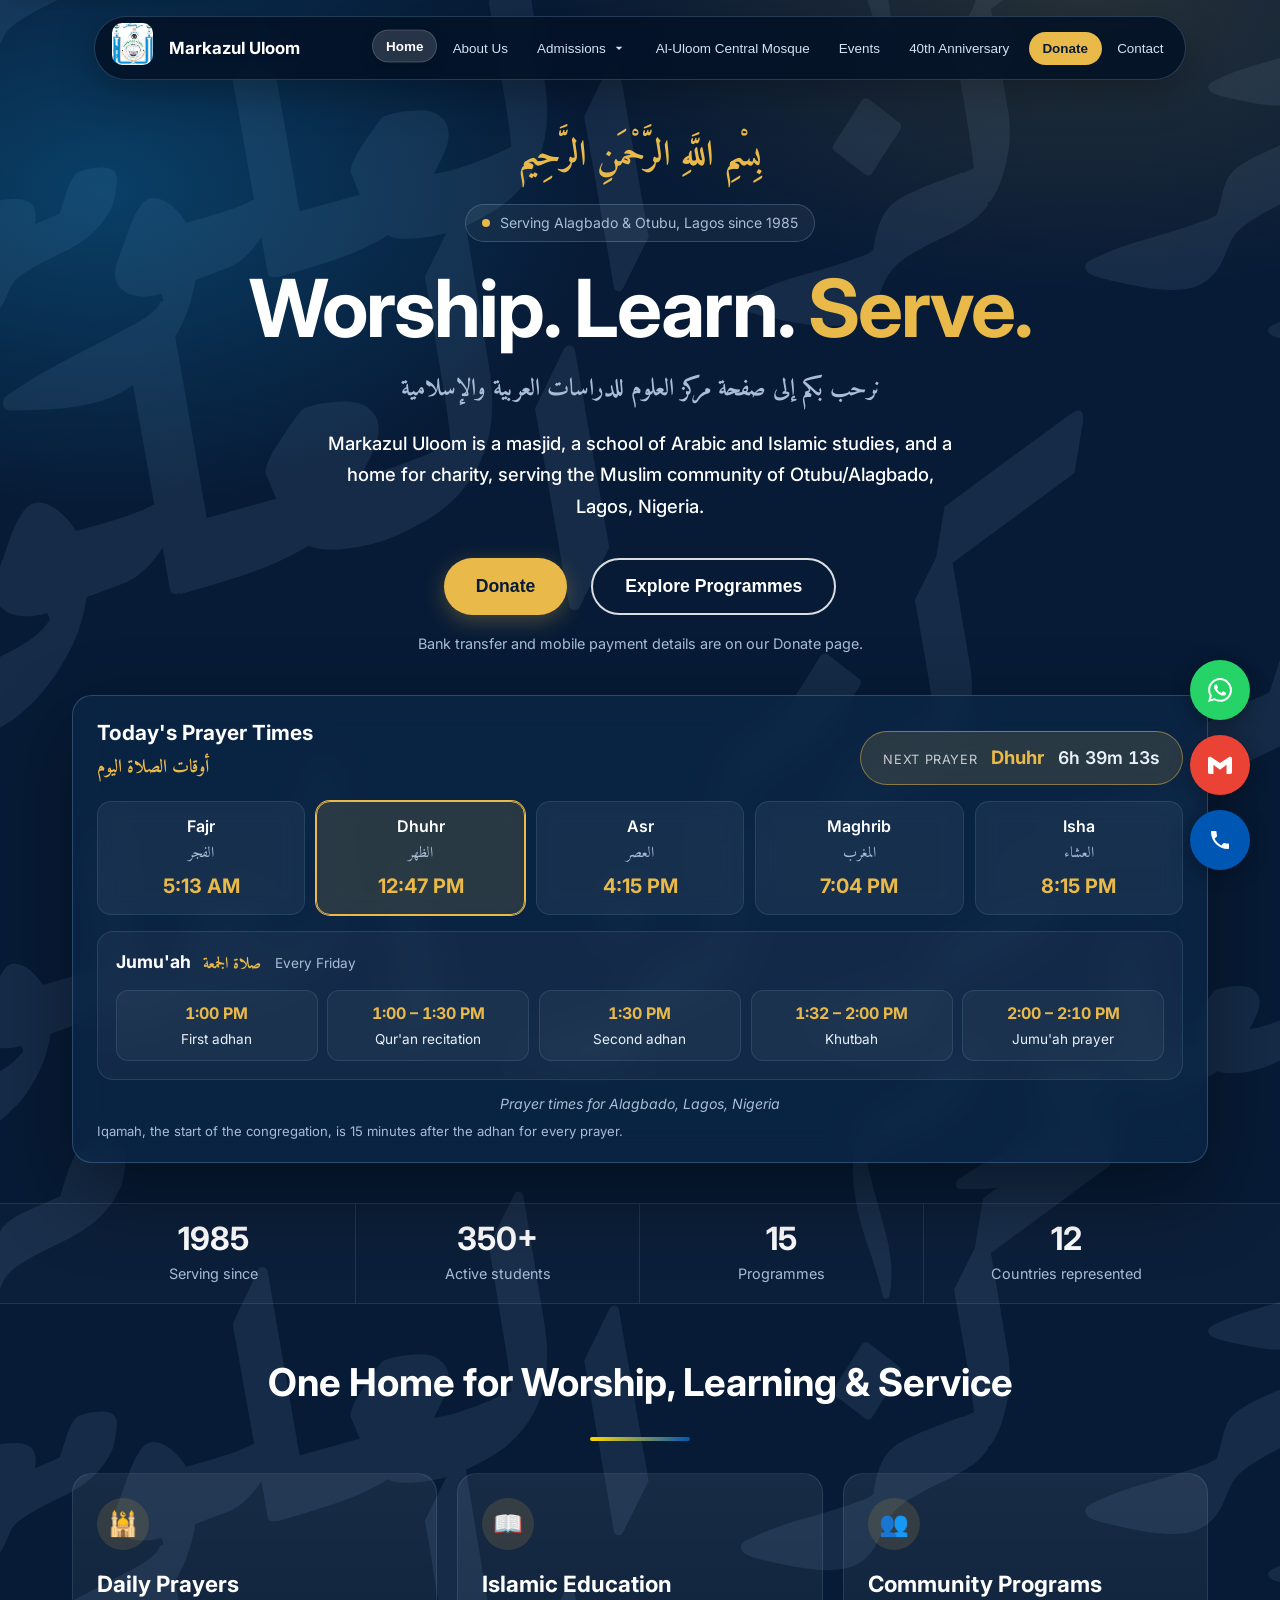
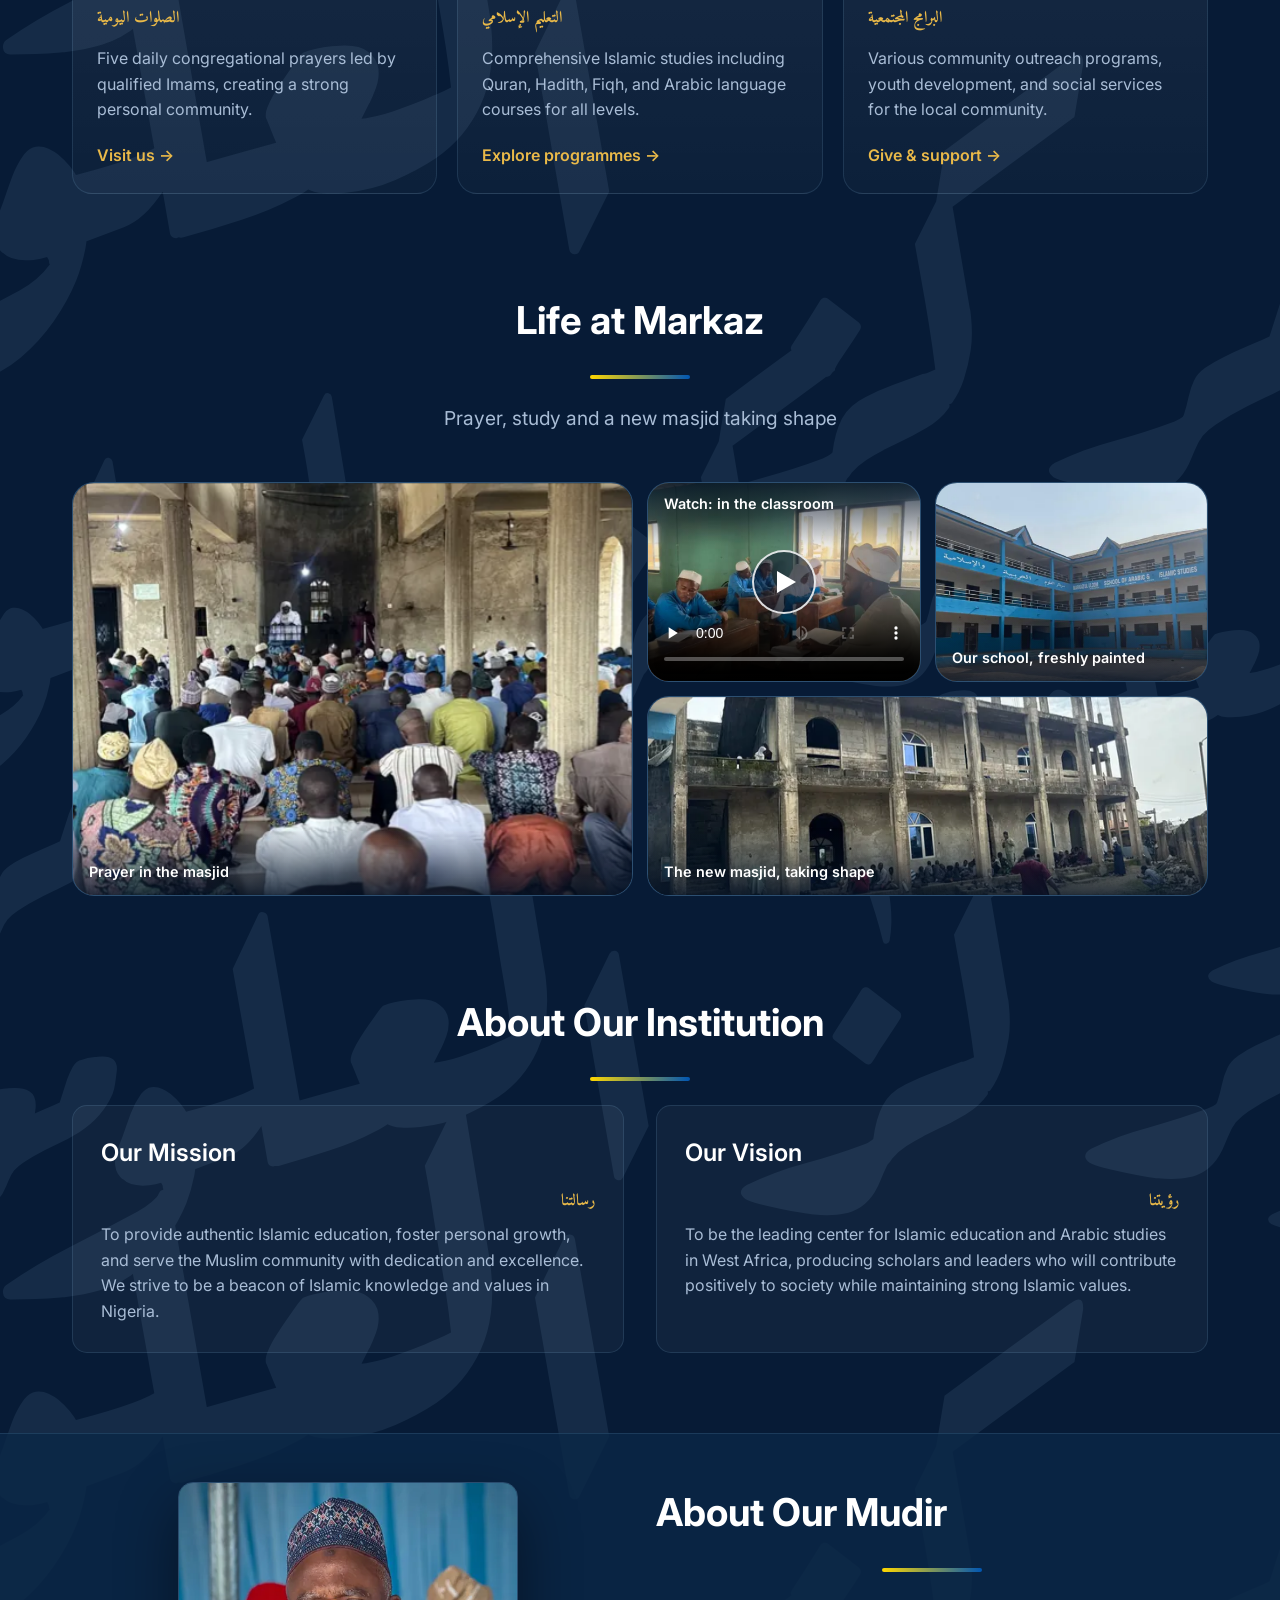
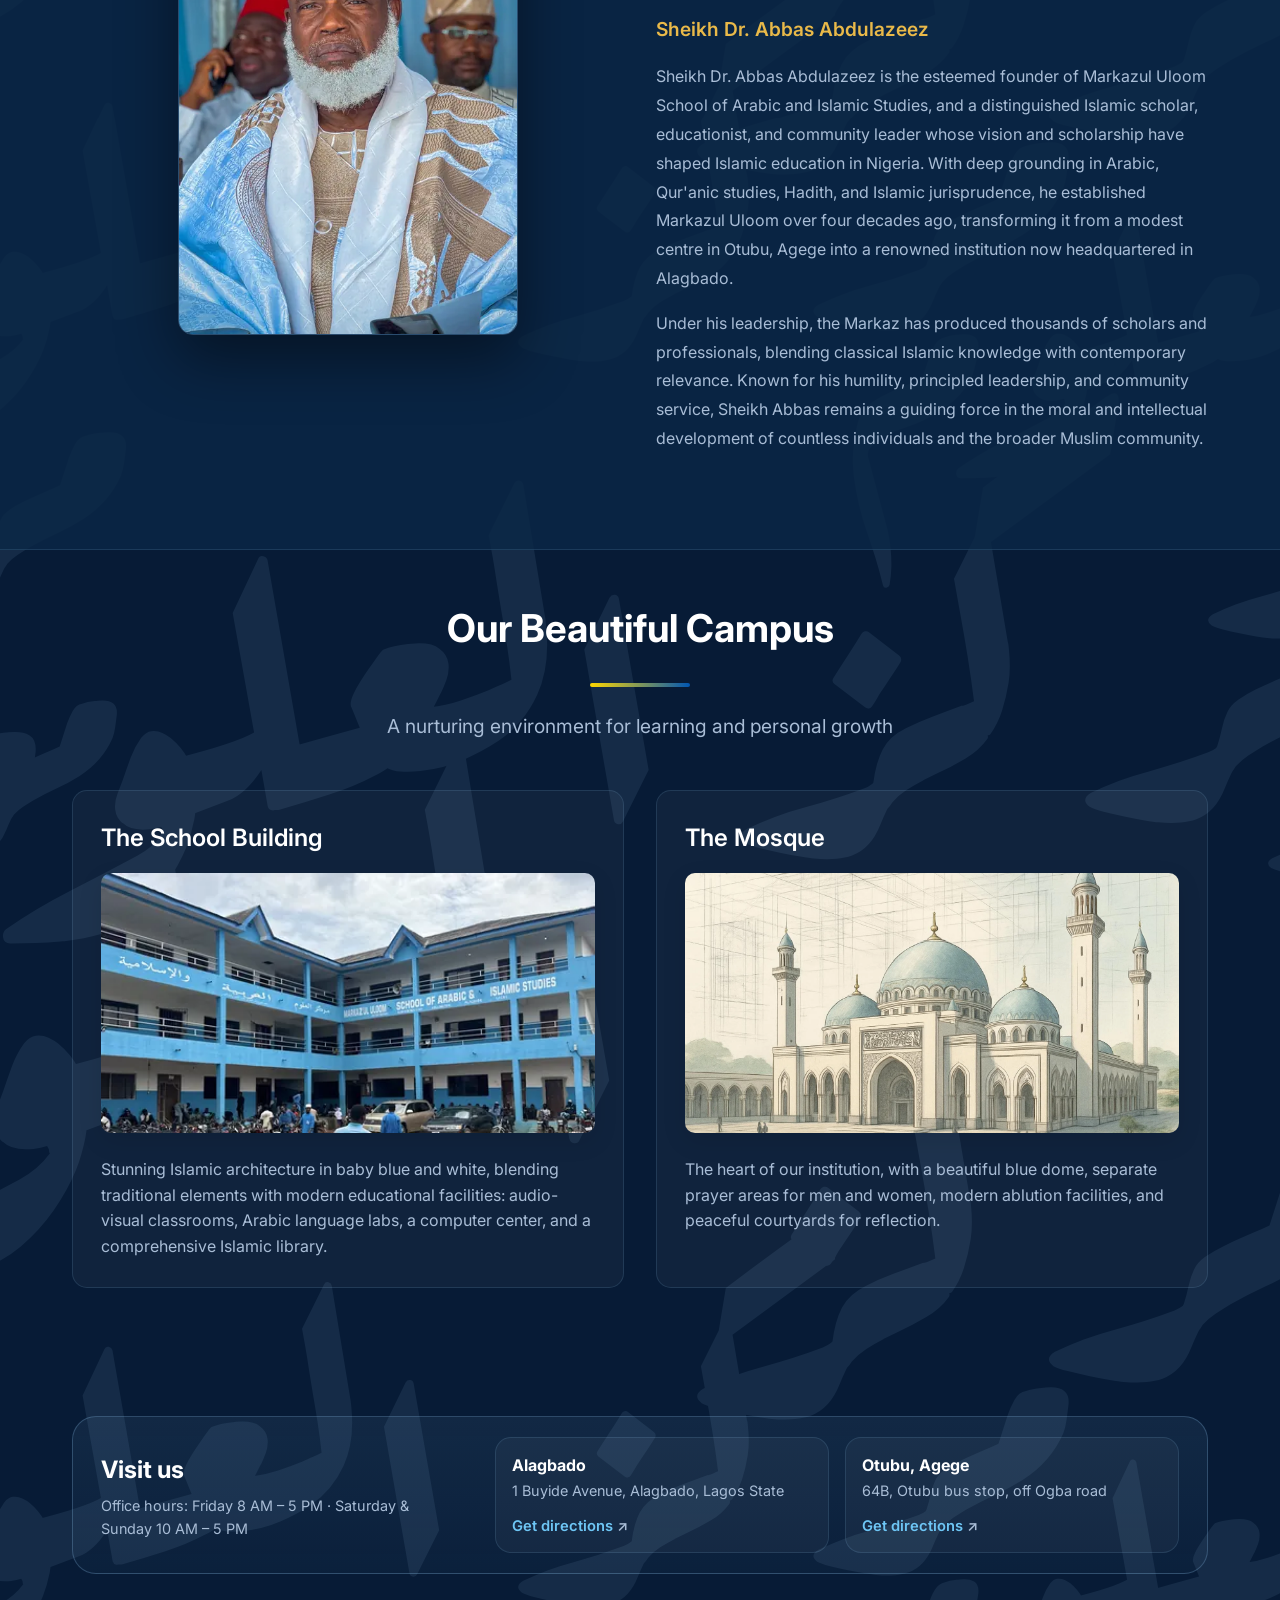
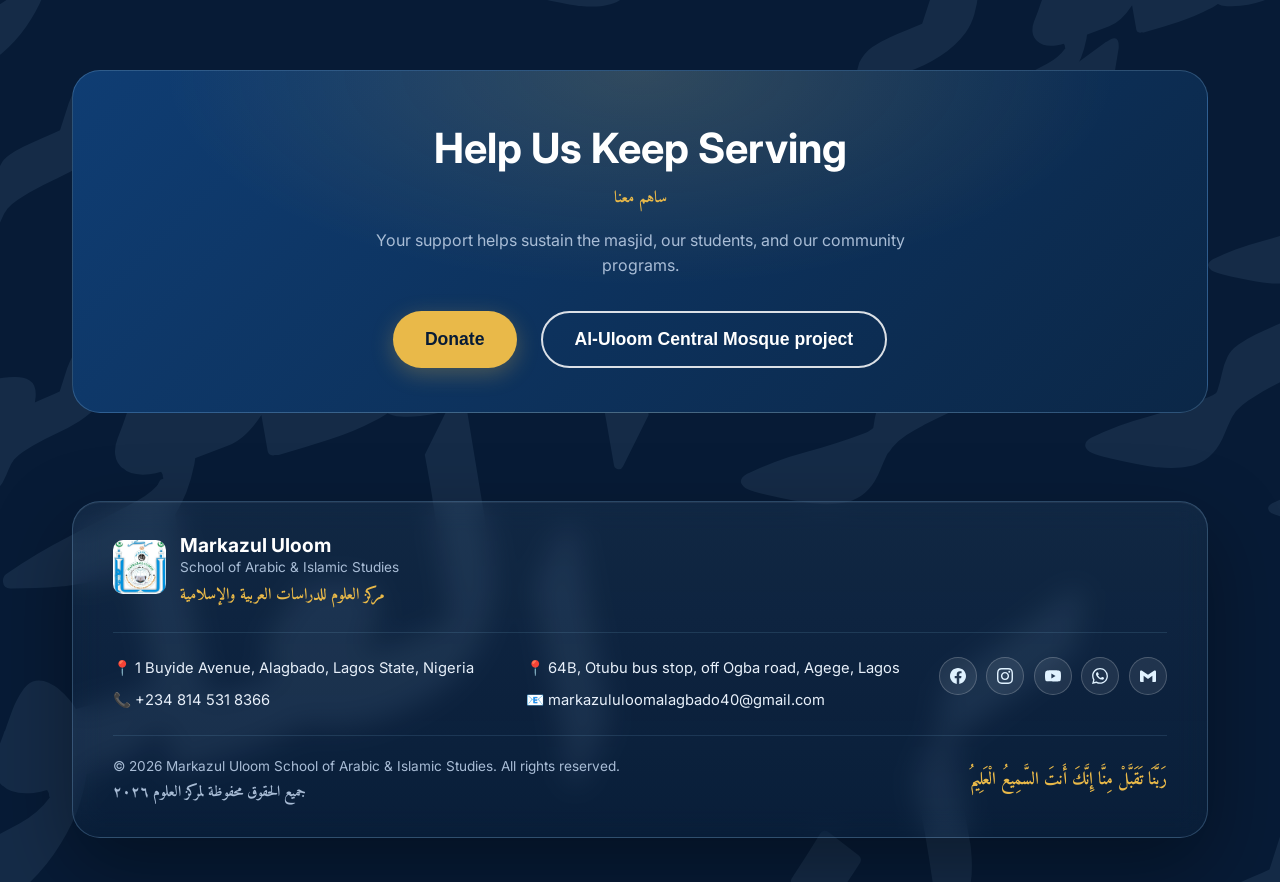
==== commit 8104c92a: "Add the Jumu'ah schedule (home prayer panel + Contact) - Five steps: first adhan 1:00, Qur'an recita" ====
--- a/index.html
+++ b/index.html
@@ -61,8 +61,8 @@
     <meta name="msapplication-TileImage" content="apple-touch-icon.png">
     <meta name="msapplication-TileColor" content="#0056b3">
     
-    <link rel="preload" href="css/styles.min.css?v=50" as="style" onload="this.onload=null;this.rel='stylesheet'">
-    <noscript><link rel="stylesheet" href="css/styles.min.css?v=50"></noscript>
+    <link rel="preload" href="css/styles.min.css?v=51" as="style" onload="this.onload=null;this.rel='stylesheet'">
+    <noscript><link rel="stylesheet" href="css/styles.min.css?v=51"></noscript>
     <link rel="preconnect" href="https://fonts.googleapis.com">
     <link rel="preconnect" href="https://fonts.gstatic.com" crossorigin>
     <link rel="preload" href="https://fonts.googleapis.com/css2?family=Inter:wght@300;400;500;600;700&family=Amiri:wght@400;700&display=swap" as="style" onload="this.onload=null;this.rel='stylesheet'">
@@ -245,6 +245,20 @@
                             <div class="prayer-iqamah" data-iqamah="Isha" data-offset="15" hidden><span class="iq-label">Iqamah </span><span class="iq-time"></span></div>
                         </div>
                     </div>
+                        <div class="jumuah-card" id="jumuah-card">
+                            <div class="jumuah-head">
+                                <h3>Jumu'ah <span lang="ar" class="arabic-text">صلاة الجمعة</span></h3>
+                                <span class="jumuah-day">Every Friday</span>
+                                <span class="jumuah-today" hidden>Today</span>
+                            </div>
+                            <ol class="jumuah-steps">
+                                <li><span class="js-time">1:00 PM</span><span class="js-what">First adhan</span></li>
+                                <li><span class="js-time">1:00 &ndash; 1:30 PM</span><span class="js-what">Qur'an recitation</span></li>
+                                <li><span class="js-time">1:30 PM</span><span class="js-what">Second adhan</span></li>
+                                <li><span class="js-time">1:32 &ndash; 2:00 PM</span><span class="js-what">Khutbah</span></li>
+                                <li><span class="js-time">2:00 &ndash; 2:10 PM</span><span class="js-what">Jumu'ah prayer</span></li>
+                            </ol>
+                        </div>
                         <p class="prayer-location">Prayer times for Alagbado, Lagos, Nigeria</p>
                         <p class="prayer-iqamah-note">Iqamah, the start of the congregation, is 15 minutes after the adhan for every prayer.</p>
                     </div>
@@ -1861,6 +1875,7 @@
                                     <span>10:00 AM - 5:00 PM</span>
                                 </div>
                             </div>
+                            <p class="jumuah-note"><strong>Jumu'ah prayer:</strong> Fridays, first adhan 1:00 PM, khutbah 1:32 PM, prayer 2:00 PM.</p>
                         </div>
                     </div>
 
@@ -2258,7 +2273,7 @@
         </a>
     </div>
 
-    <script src="./js/script.min.js?v=50" defer></script>
+    <script src="./js/script.min.js?v=51" defer></script>
 </body>
 </html>
 
--- a/css/styles.min.css
+++ b/css/styles.min.css
@@ -1 +1 @@
-*{margin:0;padding:0;box-sizing:border-box}html{scroll-behavior:smooth}body{font-family:Inter,sans-serif;line-height:1.6;color:#333;background-color:#fff;overflow-x:hidden}:focus-visible{outline:2px solid #0056b3;outline-offset:2px;box-shadow:0 0 0 2px #fff}[tabindex="-1"]:focus{outline:0;box-shadow:none}.skip-link{position:fixed;top:0;left:1rem;z-index:2000;padding:.75rem 1.25rem;background:#fff;color:#0056b3;font-weight:600;text-decoration:none;border-radius:0 0 10px 10px;box-shadow:0 4px 15px rgba(0,0,0,.3);transform:translateY(-120%)}.skip-link:focus{transform:translateY(0)}.arabic-text{font-family:Amiri,serif;direction:rtl;text-align:right;color:#0056b3;font-weight:600;margin:.5rem 0}.container{max-width:1200px;margin:0 auto;padding:0 2rem}.header{background:linear-gradient(135deg,#0056b3 0,#007bff 100%);color:#fff;padding:.3rem 0;box-shadow:0 4px 20px rgba(0,86,179,.3);position:fixed;top:0;left:0;right:0;width:100%;z-index:1000}body{font-family:Inter,sans-serif;line-height:1.6;color:#333;background-color:#fff}.header-container{display:flex;justify-content:space-between;align-items:center;padding:0 2rem}.header-content{display:flex;justify-content:space-between;align-items:center;flex-wrap:wrap;gap:1rem}.logo{display:flex;align-items:center;gap:1rem}.logo-text{text-align:left}.logo-subtitle{text-align:center!important;font-size:.8rem!important;margin:.2rem 0 0 0!important}.header-arabic-text{font-size:.9rem!important;color:gold!important;text-align:left!important;direction:rtl;font-weight:700;text-shadow:2px 2px 4px rgba(0,0,0,.3);margin:.2rem 0 0 0!important}.nav{display:flex;gap:.5rem;flex-wrap:wrap}.logo{display:flex;align-items:center;gap:1rem}.logo-img{height:60px;width:auto;border-radius:10px;box-shadow:0 4px 15px rgba(0,0,0,.2)}.logo-text h1{font-size:1.3rem;font-weight:700;margin:0;color:#fff;text-shadow:2px 2px 4px rgba(0,0,0,.3)}.logo-text p{font-size:1rem;margin:0;color:#e0f2ff;font-weight:500}.logo-text .arabic-text{font-size:.9rem;color:#e0f2ff;margin:.2rem 0 0 0}.nav{display:flex;gap:1rem;flex-wrap:wrap;align-items:center}.nav-btn{background:rgba(255,255,255,.1);color:#fff;border:1px solid rgba(255,255,255,.3);padding:.6rem 1rem;border-radius:25px;cursor:pointer;font-weight:500;transition:all .3s ease;font-size:.85rem}.nav-btn.active,.nav-btn:hover{background:rgba(255,255,255,.2);border-color:gold;transform:translateY(-2px);box-shadow:0 4px 15px rgba(0,0,0,.2)}.nav-dropdown{position:relative;display:inline-block}.dropdown-btn{display:flex;align-items:center;gap:.3rem}.dropdown-arrow{width:16px;height:16px;transition:transform .3s ease}.nav-dropdown:focus-within .dropdown-arrow,.nav-dropdown:hover .dropdown-arrow{transform:rotate(180deg)}.dropdown-menu{position:absolute;top:100%;left:0;background:#fff;backdrop-filter:blur(10px);border:1px solid rgba(0,86,179,.3);border-radius:15px;padding:.5rem 0;min-width:150px;opacity:0;visibility:hidden;transform:translateY(-10px);transition:all .3s ease;z-index:1000;box-shadow:0 8px 25px rgba(0,0,0,.3)}.nav-dropdown:focus-within .dropdown-menu,.nav-dropdown:hover .dropdown-menu{opacity:1;visibility:visible;transform:translateY(0)}.dropdown-item{display:block;width:100%;background:0 0;border:none;color:#000;padding:.6rem 1rem;text-align:left;cursor:pointer;font-size:.85rem;font-weight:500;transition:all .3s ease}.dropdown-item:hover{background:rgba(0,86,179,.1);color:#0056b3}.page{display:none}.page.active{display:block}.hero{background:linear-gradient(160deg,#003a78 0,#0056b3 55%,#1a6fcf 100%);color:#fff;padding:3.5rem 0;text-align:center;position:relative;overflow:hidden}.hero::before{content:'';position:absolute;top:0;left:0;right:0;bottom:0;background:url('data:image/svg+xml,<svg xmlns="http://www.w3.org/2000/svg" viewBox="0 0 100 100"><defs><pattern id="islamic" patternUnits="userSpaceOnUse" width="20" height="20"><polygon points="10,0 20,10 10,20 0,10" fill="none" stroke="rgba(255,255,255,0.1)" stroke-width="0.5"/></pattern></defs><rect width="100" height="100" fill="url(%23islamic)"/></svg>');opacity:.3}.hero-content{position:relative;z-index:2}.bismillah{font-size:2.5rem;margin-bottom:2rem;color:gold;text-shadow:2px 2px 4px rgba(0,0,0,.3);text-align:center}.hero-title{font-size:4rem;font-weight:700;margin-bottom:1rem;letter-spacing:-.01em;text-shadow:0 2px 14px rgba(0,0,0,.25)}.hero-subtitle{font-size:2rem;font-weight:500;margin-bottom:1rem;color:#f0f8ff}.hero-arabic{text-align:center!important;font-size:1.8rem!important;color:gold!important;font-weight:700;margin:1.5rem 0!important;text-shadow:2px 2px 4px rgba(0,0,0,.3)}.prayer-times-arabic{color:gold!important;font-size:1.5rem!important;font-weight:700;text-shadow:2px 2px 4px rgba(0,0,0,.3)}.events-arabic{font-size:1.6rem!important;font-weight:700;color:gold!important;text-shadow:2px 2px 4px rgba(0,0,0,.3)}.hero-arabic{font-size:1.8rem;margin:2rem 0;color:gold}.hero-description{font-size:1.3rem;margin-bottom:3rem;max-width:800px;margin-left:auto;margin-right:auto;color:#f0f8ff}.hero-buttons{display:flex;gap:1.5rem;justify-content:center;flex-wrap:wrap}.btn{padding:1rem 2rem;border:none;border-radius:30px;font-size:1.1rem;font-weight:600;cursor:pointer;transition:all .3s ease;text-decoration:none;display:inline-block}.btn-primary{background:#fff;color:#0056b3;box-shadow:0 4px 15px rgba(0,0,0,.2)}.btn-primary:hover{background:#f0f8ff;transform:translateY(-3px);box-shadow:0 6px 20px rgba(0,0,0,.3)}.btn-secondary{background:0 0;color:#fff;border:2px solid rgba(255,255,255,.85)}.btn-secondary:hover{background:#fff;color:#0056b3;transform:translateY(-3px)}.section{padding:3.5rem 0;transition:opacity .3s ease,transform .3s ease}.section-title{text-align:center;font-size:3rem;font-weight:700;margin-bottom:1rem;color:#004080;position:relative}.section-title::after{content:'';display:block;width:100px;height:4px;background:linear-gradient(90deg,gold,#0056b3);margin:1.5rem auto;border-radius:2px}.section-subtitle{text-align:center;font-size:1.2rem;margin-bottom:3rem;color:#0056b3}.page-title{text-align:center;font-size:3.5rem;font-weight:700;margin-bottom:1rem;color:#004080}.page-subtitle{text-align:center;font-size:1.5rem;margin-bottom:3rem;color:#0056b3}.grid{display:grid;gap:2rem;margin-bottom:2rem}.grid-2{grid-template-columns:repeat(auto-fit,minmax(300px,1fr))}.grid-3{grid-template-columns:repeat(auto-fit,minmax(250px,1fr))}.card{background:#fff;padding:2.5rem;border-radius:15px;box-shadow:0 8px 25px rgba(0,86,179,.15);transition:all .3s ease;border:1px solid rgba(0,86,179,.2)}.card:hover{transform:translateY(-8px);box-shadow:0 15px 35px rgba(0,86,179,.25);border-color:gold}.card h3{color:#004080;margin-bottom:1rem;font-size:1.5rem;font-weight:600}.card h4{color:#004080;margin:1.5rem 0 1rem 0;font-size:1.2rem}.card ul{padding-left:1.5rem;margin:1rem 0}.card li{margin-bottom:.5rem;color:#555}.campus-section{background:linear-gradient(135deg,#f0f8ff 0,#e6f3ff 100%)}.campus-image{width:100%;height:350px;object-fit:cover;object-position:center;border-radius:10px;margin-bottom:1.5rem;box-shadow:0 8px 25px rgba(0,0,0,.1)}.services-overview{background:#f5f8fc}.service-card{background:#fff;padding:2.25rem 2rem;border-radius:14px;text-align:center;box-shadow:0 1px 3px rgba(0,40,90,.06);transition:transform .25s ease,box-shadow .25s ease,border-color .25s ease;border:1px solid #dde6f1}.service-card:hover{transform:translateY(-3px);box-shadow:0 10px 28px rgba(0,64,128,.12);border-color:rgba(0,86,179,.35)}.service-icon{display:flex;align-items:center;justify-content:center;width:64px;height:64px;margin:0 auto 1.25rem;border-radius:50%;background:#eaf2fc;font-size:1.9rem;line-height:1}.service-card h3{color:#004080;margin-bottom:1rem;font-size:1.5rem}.service-card .arabic-text{text-align:center;margin-bottom:1rem}.services-grid{display:grid;grid-template-columns:repeat(auto-fit,minmax(350px,1fr));gap:2rem;margin-top:3rem}.service-detail-card{background:#fff;padding:2.25rem 2rem;border-radius:14px;box-shadow:0 1px 3px rgba(0,40,90,.06);transition:transform .25s ease,box-shadow .25s ease,border-color .25s ease;border:1px solid #dde6f1}.service-detail-card:hover{transform:translateY(-3px);box-shadow:0 10px 28px rgba(0,64,128,.12);border-color:rgba(0,86,179,.35)}.service-detail-card .service-icon{width:56px;height:56px;margin:0 0 1rem;font-size:1.6rem}.service-detail-card h3{color:#004080;margin-bottom:.5rem;font-size:1.4rem}.service-detail-card .arabic-text{text-align:left;margin-bottom:1rem}.service-detail-card ul{padding-left:1.5rem;margin-top:1rem}.prayer-times-section{background:linear-gradient(135deg,#0056b3 0,#007bff 100%);color:#fff}.prayer-times-section .section-title{color:#fff}.prayer-times-section .section-title::after{background:linear-gradient(90deg,#fff,gold)}.prayer-times-grid{display:grid;grid-template-columns:repeat(auto-fit,minmax(200px,1fr));gap:1.5rem;margin:3rem 0}.prayer-time-card{background:rgba(255,255,255,.15);padding:2rem;border-radius:15px;text-align:center;backdrop-filter:blur(10px);border:1px solid rgba(255,255,255,.2);transition:all .3s ease}.prayer-time-card:hover{background:rgba(255,255,255,.25);transform:translateY(-5px)}.prayer-name{font-size:1.3rem;font-weight:600;margin-bottom:.5rem}.prayer-arabic{font-family:Amiri,serif;font-size:1.1rem;margin-bottom:1rem;color:gold}.prayer-time{font-size:1.5rem;font-weight:700;color:gold}.prayer-location{text-align:center;font-style:italic;color:#f0f8ff;margin-top:2rem}.hijri-date-display{text-align:center;color:rgba(255,255,255,.85);font-size:.95rem;margin-top:.5rem}.next-prayer-banner{display:flex;justify-content:center;align-items:baseline;flex-wrap:wrap;gap:.4rem .85rem;width:fit-content;margin:1.5rem auto 0;padding:.9rem 1.75rem;background:rgba(255,215,0,.15);border:1px solid rgba(255,215,0,.45);border-radius:50px;backdrop-filter:blur(10px)}.next-prayer-label{font-size:.8rem;letter-spacing:.05em;text-transform:uppercase;color:rgba(255,255,255,.75)}.next-prayer-name{font-weight:700;font-size:1.15rem;color:gold}.next-prayer-countdown{font-variant-numeric:tabular-nums;font-weight:600;font-size:1.1rem}.prayer-time-card.is-next{background:rgba(255,215,0,.2);border-color:gold;box-shadow:0 0 0 2px rgba(255,215,0,.55),0 8px 25px rgba(0,0,0,.2)}.anniversary-hero{background:linear-gradient(135deg,#0056b3 0,#004080 50%,#002040 100%);color:#fff;padding:3.5rem 0 3rem 0;text-align:center;position:relative;overflow:hidden;margin-top:90px}.anniversary-hero::before{content:'';position:absolute;top:0;left:0;right:0;bottom:0;background:url('data:image/svg+xml,<svg xmlns="http://www.w3.org/2000/svg" viewBox="0 0 100 100"><defs><pattern id="stars" patternUnits="userSpaceOnUse" width="25" height="25"><circle cx="12.5" cy="12.5" r="1" fill="rgba(255,255,255,0.1)"/></pattern></defs><rect width="100" height="100" fill="url(%23stars)"/></svg>')}.anniversary-content{position:relative;z-index:2}.anniversary-number{font-size:5rem;font-weight:900;color:gold;text-shadow:4px 4px 8px rgba(0,0,0,.5);margin-bottom:1rem;line-height:1}.anniversary-title{font-size:2.5rem;font-weight:700;margin-bottom:1rem;text-shadow:3px 3px 6px rgba(0,0,0,.4)}.anniversary-subtitle{font-size:2rem;font-weight:500;margin-bottom:2rem;color:#f0f8ff}.anniversary-arabic{font-size:2rem;margin:2rem 0;color:gold}.anniversary-description{font-size:1.5rem;color:#f0f8ff;font-style:italic}.timeline{position:relative;max-width:800px;margin:0 auto;padding:2rem 0}.timeline::before{content:'';position:absolute;left:50%;top:0;bottom:0;width:4px;background:linear-gradient(to bottom,gold,#0056b3);transform:translateX(-50%)}.timeline-item{position:relative;margin-bottom:3rem;display:flex;align-items:center}.timeline-item:nth-child(odd){flex-direction:row}.timeline-item:nth-child(2n){flex-direction:row-reverse}.timeline-year{background:linear-gradient(135deg,gold,#0056b3);color:#fff;padding:1rem 1.5rem;border-radius:50px;font-weight:700;font-size:1.2rem;min-width:100px;text-align:center;box-shadow:0 4px 15px rgba(0,86,179,.3);z-index:2;position:relative}.timeline-content{background:#fff;padding:2rem;border-radius:15px;box-shadow:0 8px 25px rgba(0,86,179,.15);margin:0 2rem;flex:1;border:1px solid rgba(0,86,179,.2)}.timeline-content h3{color:#004080;margin-bottom:1rem;font-size:1.4rem}.achievements-section{background:linear-gradient(135deg,#f0f8ff 0,#e6f3ff 100%)}.achievement-card{background:#fff;padding:3rem 2rem;border-radius:15px;text-align:center;box-shadow:0 8px 25px rgba(0,86,179,.15);transition:all .3s ease;border:1px solid rgba(0,86,179,.2)}.achievement-card:hover{transform:translateY(-8px);box-shadow:0 15px 35px rgba(0,86,179,.25);border-color:gold}.achievement-number{font-size:3.5rem;font-weight:900;color:#9a7200;margin-bottom:1rem;line-height:1}.achievement-card h3{color:#004080;margin-bottom:1rem;font-size:1.5rem}.contact-info{margin-top:2rem}.contact-item{display:flex;align-items:flex-start;gap:1rem;margin-bottom:2rem;padding:1.5rem;background:linear-gradient(135deg,#f0f8ff 0,#e6f3ff 100%);border-radius:10px;border:1px solid rgba(0,86,179,.2)}.contact-icon{font-size:2rem;min-width:50px;color:gold}.contact-item h3{color:#004080;margin-bottom:.5rem;font-size:1.2rem}.contact-item .arabic-text{text-align:left;margin-bottom:.5rem}.office-hours{margin-top:1.5rem}.hours-item{display:flex;justify-content:space-between;padding:1rem;margin-bottom:.5rem;background:linear-gradient(135deg,#f0f8ff 0,#e6f3ff 100%);border-radius:8px;border:1px solid rgba(0,86,179,.2)}.quote-box{background:linear-gradient(135deg,#0056b3 0,#007bff 100%);color:#fff;padding:2rem;border-radius:15px;margin-top:2rem;text-align:center}.quote-box .arabic-text{color:gold;font-size:1.3rem;margin-bottom:1rem}.quote-box em{font-style:italic;font-size:1.1rem}@media (max-width:768px){.container{padding:0 1rem}.logo-text p{font-size:.8rem}.hero-title{font-size:2.5rem}.hero-subtitle{font-size:1.5rem}.hero-arabic{font-size:1.3rem}.section-title{font-size:2rem}.page-title{font-size:2.5rem}.anniversary-number{font-size:5rem}.anniversary-title{font-size:2.5rem}.anniversary-subtitle{font-size:1.3rem}.timeline::before{left:30px}.timeline-item{flex-direction:row!important;padding-left:70px}.timeline-year{position:absolute;left:0;min-width:60px;padding:.5rem;font-size:1rem}.timeline-content{margin:0}.grid-2,.grid-3{grid-template-columns:1fr}.services-grid{grid-template-columns:1fr}.prayer-times-grid{grid-template-columns:repeat(auto-fit,minmax(150px,1fr))}.hero-buttons{flex-direction:column;align-items:center}.btn{width:100%;max-width:300px}}@media (max-width:480px){.hero{padding:4rem 0}.section{padding:3rem 0}.card{padding:1.5rem}.service-card,.service-detail-card{padding:1.5rem}.achievement-card{padding:2rem 1rem}}.imam-section{background:linear-gradient(135deg,#e6f3ff 0,#f0f8ff 100%)}.imam-image-container{text-align:center}.imam-image{max-width:100%;height:auto;border-radius:15px;box-shadow:0 8px 25px rgba(0,86,179,.25);border:5px solid gold}.imam-content{display:flex;flex-direction:column;justify-content:center}.imam-content .section-subtitle,.imam-content .section-title{text-align:left}.imam-content p{margin-bottom:1rem;line-height:1.8;color:#333}@media (max-width:768px){.imam-content .section-subtitle,.imam-content .section-title{text-align:center}}@media (max-width:768px){.nav{justify-content:center;gap:.3rem}}.footer-social{display:flex;flex-direction:row;flex-wrap:wrap;gap:.6rem}.footer-social-link{display:flex;align-items:center;justify-content:center;color:#e0f2ff;text-decoration:none;width:38px;height:38px;border-radius:50%;background:rgba(255,255,255,.08);border:1px solid rgba(255,255,255,.2);transition:all .3s ease}.footer-social-link span{display:none}.footer-social-link .social-icon{width:16px;height:16px}.footer-social-link:hover{background:rgba(255,255,255,.1);color:#fff;transform:translateY(-3px)}.footer-social-link.facebook-footer:hover{background:#1877f2;color:#fff}.footer-social-link.instagram-footer:hover{background:linear-gradient(45deg,#f56040,#e1306c);color:#fff}.footer-social-link.youtube-footer:hover{background:red;color:#fff}.footer-social-link.whatsapp-footer:hover{background:#25d366;color:#fff}.footer-social-link.email-footer:hover{background:#ea4335;color:#fff}.floating-actions{position:fixed;bottom:30px;right:30px;display:flex;flex-direction:column;gap:15px;z-index:1000}.floating-btn{width:60px;height:60px;border-radius:50%;display:flex;align-items:center;justify-content:center;text-decoration:none;color:#fff;font-size:1.5rem;box-shadow:0 4px 20px rgba(0,0,0,.3);transition:all .3s ease;animation:pulse 2s infinite}.floating-btn:hover{transform:scale(1.1);box-shadow:0 6px 25px rgba(0,0,0,.4)}.floating-whatsapp{background:#25d366}.floating-email{background:#ea4335}.floating-phone{background:#0056b3}@keyframes pulse{0%{box-shadow:0 4px 20px rgba(0,0,0,.3)}50%{box-shadow:0 4px 20px rgba(0,0,0,.3),0 0 0 10px rgba(37,211,102,.2)}100%{box-shadow:0 4px 20px rgba(0,0,0,.3)}}.messaging-section{background:linear-gradient(135deg,#f8f9fa 0,#e9ecef 100%);padding:3rem 0;margin:2rem 0;border-radius:15px}.messaging-cards{display:grid;grid-template-columns:repeat(auto-fit,minmax(300px,1fr));gap:2rem;margin-top:2rem}.messaging-card{background:#fff;padding:2rem;border-radius:15px;box-shadow:0 8px 30px rgba(0,0,0,.1);text-align:center;transition:all .3s ease;border:2px solid transparent}.messaging-card:hover{transform:translateY(-5px);box-shadow:0 15px 40px rgba(0,0,0,.15)}.messaging-card.whatsapp-card{border-color:#25d366}.messaging-card.email-card{border-color:#ea4335}.messaging-card.phone-card{border-color:#0056b3}.messaging-icon{font-size:3rem;margin-bottom:1rem;display:block}.messaging-card h3{color:#333;margin-bottom:1rem;font-size:1.5rem}.messaging-card p{color:#666;margin-bottom:1.5rem;line-height:1.6}.messaging-btn{display:inline-block;padding:1rem 2rem;border-radius:25px;text-decoration:none;color:#fff;font-weight:600;transition:all .3s ease;text-transform:uppercase;letter-spacing:1px;font-size:.9rem}.messaging-btn.whatsapp-btn{background:#0f7b3f}.messaging-btn.email-btn{background:#c5221f}.messaging-btn.phone-btn{background:#0056b3}.messaging-btn:hover{transform:translateY(-2px);box-shadow:0 8px 25px rgba(0,0,0,.2)}.messaging-card .response-time{margin-top:1rem;margin-bottom:0;font-size:.85rem;color:#666}@media (max-width:768px){.social-link{width:35px;height:35px;font-size:1rem}.floating-actions{bottom:20px;right:20px;gap:10px}.floating-btn{width:50px;height:50px;font-size:1.2rem}.messaging-cards{grid-template-columns:1fr;gap:1.5rem}.footer-social-link{width:34px;height:34px}}.anniversary-logo-container{text-align:center;margin-bottom:2rem;padding:2rem 0}.anniversary-logo{max-width:220px;width:100%;height:auto;border-radius:50%;box-shadow:0 10px 30px rgba(0,86,179,.3);transition:all .3s ease;border:4px solid gold}.anniversary-logo:hover{transform:scale(1.05);box-shadow:0 15px 40px rgba(0,86,179,.4)}@media (max-width:768px){.anniversary-logo{max-width:180px}.anniversary-logo-container{padding:1rem 0;margin-bottom:1.5rem}}@media (max-width:480px){.anniversary-logo{max-width:150px}.anniversary-logo-container{padding:.5rem 0;margin-bottom:1rem}}.anniversary-inspiration{padding:3rem 0;background:linear-gradient(135deg,#f8f9fa 0,#e9ecef 100%);margin:2rem 0}.inspiration-content{text-align:center}.anniversary-quote-image{max-width:100%;width:800px;height:auto;border-radius:20px;box-shadow:0 15px 40px rgba(0,86,179,.2);transition:all .3s ease;border:3px solid gold}.anniversary-quote-image:hover{transform:translateY(-5px);box-shadow:0 20px 50px rgba(0,86,179,.3)}@media (max-width:1024px){.anniversary-quote-image{width:700px}}@media (max-width:768px){.anniversary-quote-image{width:100%;max-width:600px}.anniversary-inspiration{padding:2rem 0;margin:1.5rem 0}}@media (max-width:480px){.anniversary-quote-image{border-radius:15px;border-width:2px}.anniversary-inspiration{padding:1.5rem 0;margin:1rem 0}}.quranic-verse{font-size:1.8rem;line-height:1.8;color:#0056b3;text-align:center;margin:2rem 0 1rem 0;padding:1.5rem;background:rgba(255,255,255,.9);border-radius:15px;box-shadow:0 8px 25px rgba(0,86,179,.1);border:2px solid gold;max-width:900px;margin-left:auto;margin-right:auto}.verse-reference{font-family:Amiri,serif;font-size:1.1rem;color:gold;text-align:center;margin-bottom:2rem;font-weight:600;text-shadow:1px 1px 2px rgba(0,0,0,.3)}@media (max-width:768px){.quranic-verse{font-size:1.4rem;line-height:1.6;padding:1rem;margin:1.5rem 0 .8rem 0}.verse-reference{font-size:1rem;margin-bottom:1.5rem}}@media (max-width:480px){.quranic-verse{font-size:1.2rem;line-height:1.5;padding:.8rem;margin:1rem 0 .5rem 0}.verse-reference{font-size:.9rem;margin-bottom:1rem}}.forty-years-verse{margin:2rem 0;padding:2rem;background:linear-gradient(135deg,rgba(255,215,0,.1) 0,rgba(0,86,179,.05) 100%);border-radius:20px;border:3px solid gold;box-shadow:0 10px 30px rgba(0,86,179,.15);max-width:1000px;margin-left:auto;margin-right:auto}.quranic-verse-40{font-size:1.6rem;line-height:1.9;color:#fff;text-align:center;margin-bottom:1rem;font-weight:600;text-shadow:2px 2px 4px rgba(0,0,0,.5)}.verse-reference-40{font-family:Amiri,serif;font-size:1.1rem;color:gold;text-align:center;margin-bottom:1.5rem;font-weight:600;text-shadow:1px 1px 2px rgba(0,0,0,.3)}.verse-translation{font-size:1rem;line-height:1.6;color:#333;text-align:center;font-style:italic;background:rgba(255,255,255,.8);padding:1rem;border-radius:10px;border-left:4px solid gold}@media (max-width:768px){.forty-years-verse{padding:1.5rem;margin:1.5rem 0}.quranic-verse-40{font-size:1.3rem;line-height:1.7}.verse-reference-40{font-size:1rem;margin-bottom:1rem}.verse-translation{font-size:.9rem;padding:.8rem}}@media (max-width:480px){.forty-years-verse{padding:1rem;margin:1rem 0}.quranic-verse-40{font-size:1.1rem;line-height:1.6}.verse-reference-40{font-size:.9rem;margin-bottom:.8rem}.verse-translation{font-size:.8rem;padding:.6rem}}.highlight-forty-years{background:linear-gradient(135deg,gold 0,orange 100%);color:#0056b3;padding:.3rem .6rem;border-radius:8px;font-weight:700;text-shadow:1px 1px 2px rgba(0,0,0,.3);box-shadow:0 4px 15px rgba(255,215,0,.4);border:2px solid gold;animation:glow-pulse 2s ease-in-out infinite alternate}.highlight-forty-years-en{background:linear-gradient(135deg,gold 0,orange 100%);color:#0056b3;padding:.2rem .5rem;border-radius:6px;font-weight:700;text-shadow:1px 1px 2px rgba(0,0,0,.3);box-shadow:0 3px 12px rgba(255,215,0,.4);border:2px solid gold;animation:glow-pulse 2s ease-in-out infinite alternate}@keyframes glow-pulse{0%{box-shadow:0 4px 15px rgba(255,215,0,.4)}100%{box-shadow:0 6px 20px rgba(255,215,0,.6)}}@media (max-width:768px){.highlight-forty-years{padding:.2rem .4rem;border-radius:6px;font-size:.95em}.highlight-forty-years-en{padding:.15rem .3rem;border-radius:4px;font-size:.95em}}@media (max-width:480px){.highlight-forty-years{padding:.15rem .3rem;border-radius:4px;font-size:.9em}.highlight-forty-years-en{padding:.1rem .25rem;border-radius:3px;font-size:.9em}}.events-hero{background:linear-gradient(135deg,#0056b3 0,#003d82 100%);color:#fff;padding:4rem 0;text-align:center}.events-hero-content{max-width:800px;margin:0 auto}.events-title{font-size:3rem;margin-bottom:1rem;font-weight:700}.events-arabic{font-size:1.5rem;margin-bottom:1.5rem;color:gold}.events-description{font-size:1.2rem;line-height:1.6;opacity:.9}.events-grid{display:grid;grid-template-columns:repeat(auto-fit,minmax(350px,1fr));gap:2rem;margin-top:2rem}.event-card{background:#fff;border-radius:15px;box-shadow:0 10px 30px rgba(0,86,179,.1);overflow:hidden;transition:all .3s ease;border:2px solid transparent}.event-card:hover{transform:translateY(-5px);box-shadow:0 15px 40px rgba(0,86,179,.2);border-color:gold}.event-card.upcoming{border-left:5px solid gold}.event-date{background:linear-gradient(135deg,#0056b3 0,#003d82 100%);color:#fff;padding:1.5rem;text-align:center;position:relative}.event-month{font-size:1rem;font-weight:600;text-transform:uppercase;letter-spacing:1px}.event-day{font-size:2.5rem;font-weight:700;margin:.5rem 0}.event-year{font-size:.9rem;opacity:.8}.event-content{padding:2rem}.event-content h3{color:#0056b3;font-size:1.4rem;margin-bottom:.5rem;font-weight:600}.event-content .arabic-text{color:gold;font-size:1rem;margin-bottom:1rem}.event-content p{color:#666;line-height:1.6;margin-bottom:1.5rem}.event-details{display:flex;flex-direction:column;gap:.5rem}.event-location,.event-time{font-size:.9rem;color:#0056b3;font-weight:500}.calendar-events{display:grid;grid-template-columns:repeat(auto-fit,minmax(300px,1fr));gap:2rem;margin-top:2rem}.calendar-month{background:#fff;padding:2rem;border-radius:15px;box-shadow:0 8px 25px rgba(0,86,179,.1);border-top:4px solid gold}.calendar-month h3{color:#0056b3;font-size:1.3rem;margin-bottom:.5rem}.calendar-month .arabic-text{color:gold;font-size:1rem;margin-bottom:1.5rem}.event-list{list-style:none;padding:0}.event-list li{padding:.8rem 0;border-bottom:1px solid #eee;color:#666;line-height:1.5}.event-list li:last-child{border-bottom:none}.event-list li strong{color:#0056b3;font-weight:600}.event-registration{background:linear-gradient(135deg,#f8f9fa 0,#e9ecef 100%);border:2px solid gold}.event-registration h2{color:#0056b3;text-align:center;margin-bottom:.5rem}.event-registration .arabic-text{text-align:center;color:gold;font-size:1.1rem;margin-bottom:1.5rem}.event-contact h3,.registration-info h3{color:#0056b3;font-size:1.2rem;margin-bottom:.5rem}.event-contact .arabic-text,.registration-info .arabic-text{color:gold;font-size:1rem;margin-bottom:1rem}.registration-info ul{list-style:none;padding:0}.registration-info ul li{padding:.5rem 0;color:#666;position:relative;padding-left:1.5rem}.registration-info ul li:before{content:"✓";color:gold;font-weight:700;position:absolute;left:0}.event-contact p{color:#666;line-height:1.6;margin-bottom:1rem}@media (max-width:768px){.events-title{font-size:2.2rem}.events-arabic{font-size:1.2rem}.events-description{font-size:1rem}.events-grid{grid-template-columns:1fr;gap:1.5rem}.event-content{padding:1.5rem}.calendar-events{grid-template-columns:1fr;gap:1.5rem}.calendar-month{padding:1.5rem}}@media (max-width:480px){.events-hero{padding:3rem 0}.events-title{font-size:1.8rem}.events-arabic{font-size:1rem}.event-date{padding:1rem}.event-day{font-size:2rem}.event-content{padding:1rem}.calendar-month{padding:1rem}.event-details{gap:.3rem}}.donation-card{background:#fff;padding:2rem;border-radius:15px;box-shadow:0 8px 30px rgba(255,255,255,.1);transition:all .3s ease;border:1px solid rgba(255,255,255,.2)}.donation-card:hover{transform:translateY(-5px);box-shadow:0 15px 40px rgba(255,255,255,.2)}.donation-card h3{color:#0056b3;font-size:1.5rem;margin-bottom:.5rem;font-weight:600}.donation-card .arabic-subtitle{font-size:1.1rem;color:gold;margin-bottom:1rem;text-align:center}.donation-card p{color:#666;margin-bottom:1.5rem;line-height:1.6}.donation-card ul{list-style:none;padding:0}.donation-card ul li{padding:.5rem 0;color:#555;position:relative;padding-left:1.5rem}.donation-card ul li:before{content:"✓";position:absolute;left:0;color:#28a745;font-weight:700}.donation-methods{padding:4rem 0;background:linear-gradient(135deg,#1565c0 0,#1976d2 100%)}.donation-methods .section-title{color:#fff;text-align:center;font-size:3rem;margin-bottom:1rem;font-weight:700}.arabic-subtitle{color:#666;font-size:1rem;margin-bottom:1.5rem;font-style:italic}.bank-details,.contact-info,.location-details{text-align:left;margin:1.5rem 0}.detail-item,.location{margin-bottom:1rem}.detail-item strong,.location strong{color:#1565c0;display:block;margin-bottom:.25rem}.detail-item span,.location p{color:#333;margin:0}.contact-info a{color:#1565c0;text-decoration:none}.contact-info a:hover{text-decoration:underline}.bank-details,.location-details{background:#f8f9fa;padding:1.5rem;border-radius:10px;margin:1rem 0;border-left:4px solid #0056b3}.detail-item,.location{margin-bottom:1rem}.detail-item strong,.location strong{color:#0056b3;display:block;margin-bottom:.25rem}.contact-info p{margin-bottom:.5rem}.contact-info a{color:#0056b3;text-decoration:none}.contact-info a:hover{text-decoration:underline}.donation-impact{padding:4rem 0;background:linear-gradient(135deg,#0056b3 0,#007bff 100%);text-align:center}.donation-impact .section-title{color:#fff;font-size:2.5rem;margin-bottom:1rem}.donation-impact .section-subtitle{color:gold;font-size:1.5rem;margin-bottom:3rem}.stat-card{background:#fff;border-radius:15px;padding:2rem;text-align:center;box-shadow:0 10px 30px rgba(0,0,0,.1);transition:transform .3s ease,box-shadow .3s ease}.stat-card:hover{transform:translateY(-5px);box-shadow:0 15px 40px rgba(0,0,0,.2)}.stat-number{font-size:3rem;font-weight:700;color:#0056b3;margin-bottom:.5rem;line-height:1}.stat-label{font-size:1.1rem;color:#666;font-weight:500}.impact-text{max-width:800px;margin:0 auto;padding:0 2rem}.impact-text p{font-size:1.1rem;color:#fff;line-height:1.8;margin:0}.stat-card{text-align:center;padding:2rem;background:#fff;color:#0056b3;border-radius:15px;box-shadow:0 8px 25px rgba(0,0,0,.1);transition:all .3s ease}.stat-card:hover{transform:translateY(-3px);box-shadow:0 15px 40px rgba(0,0,0,.2)}.stat-number{font-size:3rem;font-weight:700;margin-bottom:.5rem}.stat-label{font-size:1.1rem;opacity:.8}.impact-text{margin-top:3rem;text-align:center}.impact-text p{font-size:1.1rem;color:#333;max-width:800px;margin:0 auto;line-height:1.8}.contact-card{text-align:center;max-width:600px;margin:0 auto}.contact-card h2{font-size:2.5rem;margin-bottom:.5rem;color:#fff}.contact-card .arabic-subtitle{color:gold;font-size:1.3rem;margin-bottom:1.5rem}.contact-card p{font-size:1.1rem;margin-bottom:2rem;opacity:.9}.contact-methods{display:flex;justify-content:center;gap:1rem;flex-wrap:wrap}.contact-btn{display:inline-flex;align-items:center;gap:.5rem;padding:1rem 2rem;background:#fff;color:#0056b3;text-decoration:none;border-radius:50px;font-weight:600;transition:all .3s ease;box-shadow:0 5px 15px rgba(255,255,255,.2)}.contact-btn:hover{transform:translateY(-2px);box-shadow:0 8px 25px rgba(255,255,255,.3);background:#f8f9fa}.btn-icon{width:20px;height:20px}.whatsapp-btn:hover{background:#0a6a35;color:#fff}.email-btn:hover{background:#dc3545;color:#fff}.phone-btn:hover{background:#28a745;color:#fff}.hero-subtitle{color:#fff!important;font-weight:600}.hero-description{color:#fff!important;font-weight:500}@media (max-width:768px){.contact-methods{flex-direction:column;align-items:center}.contact-btn{width:100%;max-width:250px;justify-content:center}.donation-card{padding:1.5rem}.stat-card{padding:1.5rem}.stat-number{font-size:2.5rem}.contact-card h2{font-size:2rem}}@media (max-width:480px){.stat-number{font-size:2rem}}.anniversary-donate-title{color:gold!important;font-weight:700;text-shadow:1px 1px 2px rgba(0,0,0,.3)}.gold-arabic{color:gold!important;font-weight:700;text-shadow:1px 1px 2px rgba(0,0,0,.3)}.white-title{color:#fff!important;font-weight:700;text-shadow:1px 1px 2px rgba(0,0,0,.3)}.support-section{background:linear-gradient(135deg,#f0f8ff 0,#e6f3ff 100%);padding:3rem 0;margin-bottom:0}.support-section .page-title{color:#0056b3;text-shadow:1px 1px 2px rgba(0,0,0,.1)}.support-section .arabic-text{color:gold;font-weight:700}.support-section .intro-text{color:#333;font-size:1.1rem;line-height:1.6;margin-bottom:1rem}.donation-categories-section{background:#fff;padding:3rem 0;margin-bottom:0;border-top:3px solid #0056b3;border-bottom:3px solid #0056b3}.donation-categories-section .section-title{color:#0056b3;text-shadow:1px 1px 2px rgba(0,0,0,.1)}.donation-categories-section .arabic-text{color:gold;font-weight:700}.donation-categories-section .donation-category{background:#f8f9fa;border:2px solid #e9ecef;border-radius:12px;padding:2rem;margin-bottom:1.5rem;transition:all .3s ease;box-shadow:0 2px 8px rgba(0,0,0,.1)}.donation-categories-section .donation-category:hover{transform:translateY(-5px);box-shadow:0 8px 25px rgba(0,86,179,.15);border-color:#0056b3}.donation-categories-section .category-icon{font-size:3rem;margin-bottom:1rem;text-align:center}.donation-categories-section .donation-category h3{color:#0056b3;margin-bottom:.5rem}.donation-categories-section .donation-category .arabic-text{color:gold;font-size:.9rem;margin-bottom:1rem}.donation-categories-section .donation-category p{color:#555;margin-bottom:1rem}.donation-categories-section .category-benefits{list-style:none;padding:0}.donation-categories-section .category-benefits li{color:#666;padding:.3rem 0;padding-left:1.5rem;position:relative}.donation-categories-section .category-benefits li:before{content:"✓";color:#28a745;font-weight:700;position:absolute;left:0}.alumni-category,.bot-category,.staff-category{margin-bottom:2rem}.category-header{text-align:center;margin-bottom:2rem;padding-bottom:1rem;border-bottom:2px solid #e9ecef}.category-icon{font-size:3rem;margin-bottom:1rem}.category-header h3{color:#0056b3;margin-bottom:.5rem}.alumni-member,.bot-member,.staff-member{margin-bottom:2rem;padding:1.5rem;background:#f8f9fa;border-radius:8px;border-left:4px solid #0056b3}.alumni-member:last-child,.bot-member:last-child,.staff-member:last-child{margin-bottom:0}.alumni-member h4,.bot-member h4,.staff-member h4{color:#0056b3;margin-bottom:.5rem;font-size:1.2rem}.alumni-title,.bot-title,.staff-title{color:#666;font-weight:600;margin-bottom:.5rem;font-size:1rem}.alumni-description,.bot-description,.staff-description{color:#555;line-height:1.6;margin-top:.5rem}.alumni-stats .stat-card,.staff-stats .stat-card{transition:transform .3s ease}.alumni-stats .stat-card:hover,.staff-stats .stat-card:hover{transform:translateY(-5px)}.alumni-contact-buttons a{transition:transform .3s ease,box-shadow .3s ease}.alumni-contact-buttons a:hover{transform:translateY(-2px);box-shadow:0 4px 15px rgba(0,0,0,.2)}@media (max-width:768px){.alumni-categories .grid-2,.bot-structure .grid-2,.staff-categories .grid-2{grid-template-columns:1fr}.alumni-stats .grid-4,.staff-stats .grid-4{grid-template-columns:repeat(2,1fr);gap:1rem}.bot-governance .grid-3{grid-template-columns:1fr}.alumni-contact-buttons{flex-direction:column;align-items:center}.alumni-contact-buttons a{width:100%;max-width:250px;text-align:center}}@media (max-width:480px){.alumni-stats .grid-4,.staff-stats .grid-4{grid-template-columns:1fr}.alumni-member,.bot-member,.staff-member{padding:1rem}.category-icon{font-size:2.5rem}}.page .hero,.page .section:first-child{padding-top:160px}@media (max-width:1199px){.page .hero,.page .section:first-child{padding-top:140px}}.large-quote{font-size:3.2rem;font-weight:700;line-height:1.4;text-align:center;color:gold;text-shadow:2px 2px 4px rgba(0,0,0,.3);margin:2rem 0;padding:1.5rem;background:rgba(255,255,255,.1);border-radius:15px;border:2px solid rgba(255,215,0,.3)}@media (max-width:768px){.large-quote{font-size:2.6rem;padding:1rem;margin:1.5rem 0}}@media (max-width:480px){.large-quote{font-size:2.3rem;padding:.8rem;margin:1rem 0}}.donation-intro .arabic-text{font-size:1.4rem;font-weight:700;color:gold;text-shadow:1px 1px 2px rgba(0,0,0,.3);margin:1rem 0;padding:.8rem;background:rgba(255,255,255,.1);border-radius:10px;border:1px solid rgba(255,215,0,.2)}@media (max-width:768px){.donation-intro .arabic-text{font-size:1.2rem;padding:.6rem;margin:.8rem 0}}@media (max-width:480px){.donation-intro .arabic-text{font-size:1.1rem;padding:.5rem;margin:.6rem 0}}.programmes-grid{display:grid;grid-template-columns:repeat(auto-fit,minmax(300px,1fr));gap:2rem;margin-top:2rem}.programme-card{background:rgba(255,255,255,.1);border:1px solid rgba(255,255,255,.2);border-radius:15px;padding:2rem;backdrop-filter:blur(10px);transition:transform .3s ease,box-shadow .3s ease}.programme-card:hover{transform:translateY(-5px);box-shadow:0 10px 30px rgba(0,0,0,.2)}.programme-card h3{color:#8a6500;margin-bottom:1rem;font-size:1.3rem;font-weight:600}.programme-subjects{list-style:none;padding:0}.programme-subjects li{padding:.5rem 0;border-bottom:1px solid rgba(255,255,255,.1);color:#000}.programme-subjects li:last-child{border-bottom:none}.staff-grid{display:grid;grid-template-columns:repeat(auto-fit,minmax(350px,1fr));gap:2rem;margin-top:2rem}.staff-card{background:rgba(255,255,255,.1);border:1px solid rgba(255,255,255,.2);border-radius:15px;padding:2rem;backdrop-filter:blur(10px)}.staff-card h3{color:#8a6500;margin-bottom:1.5rem;font-size:1.4rem;font-weight:600;border-bottom:2px solid gold;padding-bottom:.5rem}.staff-member{margin-bottom:1.5rem}.staff-member h4{color:#000;margin-bottom:.5rem;font-size:1.1rem;font-weight:500}.staff-member p{color:#000;font-size:.95rem;line-height:1.5}.students-content{display:grid;grid-template-columns:repeat(auto-fit,minmax(300px,1fr));gap:2rem;margin-top:2rem}.student-info-card{background:rgba(255,255,255,.1);border:1px solid rgba(255,255,255,.2);border-radius:15px;padding:2rem;backdrop-filter:blur(10px)}.student-info-card h3{color:#8a6500;margin-bottom:1.5rem;font-size:1.4rem;font-weight:600}.stats-grid{display:grid;grid-template-columns:repeat(auto-fit,minmax(120px,1fr));gap:1rem}.stat-item{text-align:center;padding:1rem;background:rgba(255,215,0,.1);border-radius:10px}.stat-number{display:block;font-size:2rem;font-weight:700;color:#9a7200;margin-bottom:.5rem}.stat-label{display:block;font-size:.9rem;color:#000}.services-list{list-style:none;padding:0}.services-list li{padding:.7rem 0;border-bottom:1px solid rgba(255,255,255,.1);color:#000;position:relative;padding-left:1.5rem}.services-list li:before{content:"✓";position:absolute;left:0;color:gold;font-weight:700}.services-list li:last-child{border-bottom:none}.alumni-content{margin-top:2rem}.alumni-stats{display:grid;grid-template-columns:repeat(auto-fit,minmax(200px,1fr));gap:2rem;margin-bottom:3rem}.stat-card{background:rgba(255,215,0,.1);border:2px solid gold;border-radius:15px;padding:2rem;text-align:center;transition:transform .3s ease}.stat-card:hover{transform:translateY(-5px)}.stat-card .stat-number{display:block;font-size:2.5rem;font-weight:700;color:#9a7200;margin-bottom:.5rem}.stat-card .stat-label{display:block;font-size:1rem;color:#000;font-weight:500}.alumni-sections{display:grid;grid-template-columns:repeat(auto-fit,minmax(350px,1fr));gap:2rem}.alumni-card{background:rgba(255,255,255,.1);border:1px solid rgba(255,255,255,.2);border-radius:15px;padding:2rem;backdrop-filter:blur(10px)}.alumni-card h3{color:#8a6500;margin-bottom:1.5rem;font-size:1.4rem;font-weight:600}.career-list{list-style:none;padding:0}.career-list li{padding:.7rem 0;border-bottom:1px solid rgba(255,255,255,.1);color:#000;position:relative;padding-left:1.5rem}.career-list li:before{content:"→";position:absolute;left:0;color:gold;font-weight:700}.career-list li:last-child{border-bottom:none}.contact-info{margin-top:1rem;padding:1rem;background:rgba(255,215,0,.1);border-radius:10px}.contact-info p{margin:.5rem 0;color:#000}.contact-info strong{color:gold}.alumni-card .contact-info strong{color:#8a6500}@media (max-width:768px){.alumni-sections,.programmes-grid,.staff-grid,.students-content{grid-template-columns:1fr;gap:1.5rem}.alumni-stats{grid-template-columns:repeat(auto-fit,minmax(150px,1fr));gap:1rem}.stats-grid{grid-template-columns:1fr}.stat-card .stat-number{font-size:2rem}.alumni-card,.programme-card,.staff-card,.student-info-card{padding:1.5rem}}.admin-intro{background:linear-gradient(135deg,#f8f9fa 0,#e9ecef 100%);padding:2rem;border-radius:12px;margin-bottom:3rem;border-left:4px solid #0056b3}.admin-intro .intro-text{font-size:1.1rem;line-height:1.8;margin-bottom:1rem;color:#495057}.leadership-grid{display:grid;grid-template-columns:repeat(auto-fit,minmax(300px,1fr));gap:2rem;margin-top:2rem}.leader-card{background:#fff;border-radius:12px;padding:2rem;box-shadow:0 4px 20px rgba(0,86,179,.1);border:1px solid #e9ecef;transition:transform .3s ease,box-shadow .3s ease}.leader-card:hover{transform:translateY(-5px);box-shadow:0 8px 30px rgba(0,86,179,.15)}.leader-info h3{color:#0056b3;font-size:1.1rem;margin-bottom:.5rem;font-weight:600}.leader-info h4{color:#333;font-size:1.3rem;margin-bottom:.5rem;font-weight:700}.leader-title{color:#6c757d;font-style:italic;margin-bottom:1rem;font-weight:500}.leader-description{color:#495057;line-height:1.6;margin-bottom:1.5rem}.leader-qualifications h5{color:#0056b3;margin-bottom:.5rem;font-weight:600}.leader-qualifications ul{list-style:none;padding-left:0}.leader-qualifications li{padding:.3rem 0;padding-left:1.5rem;position:relative;color:#495057}.leader-qualifications li::before{content:"✓";position:absolute;left:0;color:#28a745;font-weight:700}.departments-grid{display:grid;grid-template-columns:repeat(auto-fit,minmax(350px,1fr));gap:2rem;margin-top:2rem}.department-card{background:#fff;border-radius:12px;padding:2rem;box-shadow:0 4px 20px rgba(0,86,179,.1);border:1px solid #e9ecef;transition:transform .3s ease,box-shadow .3s ease}.department-card:hover{transform:translateY(-3px);box-shadow:0 6px 25px rgba(0,86,179,.15)}.department-icon{font-size:2.5rem;margin-bottom:1rem;display:block}.department-card h3{color:#0056b3;font-size:1.3rem;margin-bottom:.5rem;font-weight:700}.department-card p{color:#6c757d;margin-bottom:1.5rem;line-height:1.6}.department-functions{list-style:none;padding-left:0}.department-functions li{padding:.4rem 0;padding-left:1.5rem;position:relative;color:#495057;border-bottom:1px solid #f8f9fa}.department-functions li:last-child{border-bottom:none}.department-functions li::before{content:"•";position:absolute;left:0;color:#0056b3;font-weight:700;font-size:1.2rem}.admin-contact-grid{display:grid;grid-template-columns:repeat(auto-fit,minmax(280px,1fr));gap:2rem;margin-top:2rem}.contact-card{background:#fff;border-radius:12px;padding:2rem;box-shadow:0 4px 20px rgba(0,86,179,.1);border:1px solid #e9ecef;border-left:4px solid #0056b3}.contact-card h3{color:#0056b3;font-size:1.2rem;margin-bottom:.5rem;font-weight:700}.contact-details{margin-top:1rem}.contact-details p{margin-bottom:.5rem;color:#495057;line-height:1.5}.contact-details strong{color:#333}.admin-mission-card{background:linear-gradient(135deg,#0056b3 0,#007bff 100%);color:#fff;padding:3rem;border-radius:16px;text-align:center;margin-top:2rem}.admin-mission-card h2{font-size:2rem;margin-bottom:1rem;font-weight:700}.mission-text{font-size:1.1rem;line-height:1.8;margin-bottom:1.5rem;opacity:.95}.mission-arabic{color:gold!important;font-size:1.1rem;margin-bottom:2rem}.commitment-values{margin-top:2rem}.commitment-values h3{font-size:1.5rem;margin-bottom:1rem;font-weight:600}.values-grid{display:grid;grid-template-columns:repeat(auto-fit,minmax(200px,1fr));gap:1.5rem;margin-top:1.5rem}.value-item{background:rgba(255,255,255,.1);padding:1.5rem;border-radius:12px;text-align:center;backdrop-filter:blur(10px);border:1px solid rgba(255,255,255,.2)}.value-icon{font-size:2rem;margin-bottom:1rem;display:block}.value-item h4{font-size:1.1rem;margin-bottom:.5rem;font-weight:600}.value-item p{font-size:.9rem;opacity:.9;line-height:1.5}@media (max-width:768px){.leadership-grid{grid-template-columns:1fr;gap:1.5rem}.departments-grid{grid-template-columns:1fr;gap:1.5rem}.admin-contact-grid{grid-template-columns:1fr;gap:1.5rem}.values-grid{grid-template-columns:repeat(auto-fit,minmax(150px,1fr));gap:1rem}.admin-mission-card{padding:2rem}.admin-mission-card h2{font-size:1.5rem}.contact-card,.department-card,.leader-card{padding:1.5rem}}@media (max-width:480px){.admin-intro{padding:1.5rem}.admin-mission-card{padding:1.5rem}.values-grid{grid-template-columns:1fr}.value-item{padding:1rem}}.main-anniversary-logo{margin:2rem 0;text-align:center}.main-anniversary-image{max-width:400px;width:100%;height:auto;transition:transform .3s ease}.main-anniversary-image:hover{transform:scale(1.05)}@media (max-width:768px){.main-anniversary-image{max-width:300px}}@media (max-width:480px){.main-anniversary-image{max-width:250px}}@media (max-width:768px){.anniversary-hero{margin-top:90px;padding:3rem 0 2.5rem 0}}.bank-info-section{padding:4rem 0;background:linear-gradient(135deg,#f8f9fa 0,#e9ecef 100%)}.bank-details-card{background:#fff;border-radius:15px;padding:2rem;box-shadow:0 10px 30px rgba(0,0,0,.1);margin-bottom:2rem;border:2px solid #0056b3}.bank-header{display:flex;align-items:center;margin-bottom:1.5rem;padding-bottom:1rem;border-bottom:2px solid #f8f9fa}.bank-icon{font-size:2rem;margin-right:1rem;color:#0056b3}.bank-header h3{color:#0056b3;font-size:1.5rem;font-weight:600;margin:0}.bank-details{margin-bottom:1.5rem}.detail-row{display:flex;justify-content:space-between;align-items:center;padding:.75rem 0;border-bottom:1px solid #f0f0f0}.detail-row:last-child{border-bottom:none}.detail-label{font-weight:600;color:#333;flex:1}.detail-value{font-weight:700;color:#0056b3;font-size:1.1rem;flex:2;text-align:right}.bank-note{background:#e3f2fd;padding:1rem;border-radius:8px;border-left:4px solid #0056b3}.bank-note p{margin:0;color:#333;font-size:.95rem}.bank-note a{color:#0056b3;text-decoration:none;font-weight:600}.bank-note a:hover{text-decoration:underline}.mobile-payment-card{background:#fff;border-radius:15px;padding:2rem;box-shadow:0 10px 30px rgba(0,0,0,.1);border:2px solid #28a745}.payment-header{display:flex;align-items:center;margin-bottom:1.5rem;padding-bottom:1rem;border-bottom:2px solid #f8f9fa}.payment-icon{font-size:2rem;margin-right:1rem;color:#28a745}.payment-header h3{color:#28a745;font-size:1.5rem;font-weight:600;margin:0}.payment-options{display:flex;flex-direction:column;gap:1rem}.payment-option{display:flex;justify-content:space-between;align-items:center;padding:.75rem 0;border-bottom:1px solid #f0f0f0}.payment-option:last-child{border-bottom:none}.payment-label{font-weight:600;color:#333;flex:1}.payment-value{font-weight:700;color:#28a745;font-size:1.1rem;flex:1;text-align:right}@media (max-width:768px){.detail-row,.payment-option{flex-direction:column;align-items:flex-start;gap:.5rem}.detail-value,.payment-value{text-align:left;font-size:1rem}.bank-details-card,.mobile-payment-card{padding:1.5rem}.bank-header,.payment-header{flex-direction:column;align-items:flex-start;text-align:left}.bank-icon,.payment-icon{margin-right:0;margin-bottom:.5rem}}.bank-account-section{background:linear-gradient(135deg,#f8f9fa 0,#e9ecef 100%);padding:4rem 0}.bank-info-grid{display:grid;grid-template-columns:1fr 1fr;gap:2rem;margin-top:2rem}.bank-account-card,.mobile-payment-card{background:#fff;padding:2rem;border-radius:15px;box-shadow:0 10px 30px rgba(0,0,0,.1);border:3px solid #0056b3}.mobile-payment-card{border-color:#28a745}.bank-icon,.mobile-icon{font-size:3rem;margin-bottom:1rem;display:block}.bank-account-card h3,.mobile-payment-card h3{color:#0056b3;margin-bottom:1.5rem;font-size:1.5rem;font-weight:600}.mobile-payment-card h3{color:#28a745}.bank-details,.mobile-details{margin-bottom:1.5rem}.detail-row{display:flex;justify-content:space-between;align-items:center;padding:.75rem 0;border-bottom:1px solid #e9ecef}.detail-row:last-child{border-bottom:none}.detail-label{font-weight:600;color:#495057;flex:1}.detail-value{font-weight:700;color:#0056b3;flex:1;text-align:right}.mobile-payment-card .detail-value{color:#1e7e34}.important-notice{background:#fff3cd;border:1px solid #ffeaa7;border-radius:8px;padding:1rem;font-size:.9rem;line-height:1.5}.important-notice a{color:#0056b3;text-decoration:none;font-weight:600}.important-notice a:hover{text-decoration:underline}@media (max-width:768px){.bank-info-grid{grid-template-columns:1fr;gap:1.5rem}.detail-row{flex-direction:column;align-items:flex-start;gap:.5rem}.detail-value{text-align:left}}@media (max-width:768px){.service-icon{width:56px;height:56px;font-size:1.7rem;margin-bottom:1rem}.service-detail-card .service-icon{width:50px;height:50px;font-size:1.45rem;margin-bottom:.8rem}}@media (max-width:480px){.service-icon{width:50px;height:50px;font-size:1.5rem;margin-bottom:.8rem}.service-detail-card .service-icon{width:46px;height:46px;font-size:1.3rem;margin-bottom:.6rem}}.nav-btn{position:relative;overflow:hidden;transform:translateY(0)}.nav-btn:hover{transform:translateY(-2px);box-shadow:0 4px 12px rgba(0,86,179,.3)}.nav-btn::before{content:'';position:absolute;top:0;left:-100%;width:100%;height:100%;background:linear-gradient(90deg,transparent,rgba(255,255,255,.2),transparent);transition:left .5s}.nav-btn:hover::before{left:100%}.card{transform:translateY(0);box-shadow:0 2px 10px rgba(0,0,0,.1)}.card:hover{transform:translateY(-5px);box-shadow:0 8px 25px rgba(0,86,179,.15)}.btn{position:relative;overflow:hidden;transform:scale(1)}.btn:hover{transform:scale(1.05)}.btn:active{transform:scale(.98)}.floating-btn{transform:scale(1) translateY(0);animation:float 3s ease-in-out infinite}.floating-btn:hover{transform:scale(1.1) translateY(-3px);animation-play-state:paused}@keyframes float{0%,100%{transform:translateY(0)}50%{transform:translateY(-5px)}}img{opacity:0;animation:fadeIn .5s ease-in-out forwards}@keyframes fadeIn{to{opacity:1}}@media (max-width:768px){.btn,.floating-btn,.nav-btn{min-height:44px;min-width:44px}.nav{flex-wrap:wrap;gap:.5rem}.nav-btn{font-size:.9rem;padding:.5rem 1rem}}.card:first-child{animation-delay:.1s}.card:nth-child(2){animation-delay:.2s}.card:nth-child(3){animation-delay:.3s}.card:nth-child(4){animation-delay:.4s}.prayer-time-card{transform:scale(1);transition:all .3s cubic-bezier(.4, 0, .2, 1)}.prayer-time-card:hover{transform:scale(1.05);background:linear-gradient(135deg,#0056b3,#007bff);color:#fff}.social-link{transform:scale(1) rotate(0)}.social-link:hover{transform:scale(1.2) rotate(5deg)}@media (prefers-reduced-motion:reduce){*,::after,::before{animation-duration:0s!important;animation-iteration-count:1!important;transition-duration:0s!important}html{scroll-behavior:auto}}.loading{position:relative;overflow:hidden}.loading::after{content:'';position:absolute;top:0;left:-100%;width:100%;height:100%;background:linear-gradient(90deg,transparent,rgba(255,255,255,.4),transparent);animation:shimmer 1.5s infinite}@keyframes shimmer{0%{left:-100%}100%{left:100%}}.modal-close{position:absolute;top:15px;right:20px;background:0 0;border:none;font-size:28px;color:#666;cursor:pointer;width:40px;height:40px;display:flex;align-items:center;justify-content:center;border-radius:50%;transition:all .3s ease;z-index:1}.modal-close:hover{background:#f0f0f0;color:#333;transform:rotate(90deg)}.modal-header{text-align:center;padding:30px 30px 20px;border-bottom:2px solid #e9ecef;background:linear-gradient(135deg,#0056b3 0,#004494 100%);color:#fff;border-radius:17px 17px 0 0;position:relative}.modal-logo{width:80px;height:80px;border-radius:50%;margin-bottom:15px;border:4px solid #fff;box-shadow:0 5px 15px rgba(0,0,0,.2);object-fit:cover}.modal-title{font-family:Inter,sans-serif;font-size:24px;font-weight:700;margin:0;text-shadow:0 2px 4px rgba(0,0,0,.3);line-height:1.3}.modal-body{padding:30px;text-align:center}.modal-message{font-family:Inter,sans-serif;font-size:18px;font-weight:500;color:#333;margin:0 0 20px;line-height:1.6}.modal-date{background:linear-gradient(135deg,#0056b3 0,#004494 100%);color:#fff;padding:15px 25px;border-radius:50px;margin:20px 0;font-family:Inter,sans-serif;font-size:20px;font-weight:600;box-shadow:0 5px 15px rgba(0,86,179,.3);display:inline-block}.modal-subtitle{font-family:Inter,sans-serif;font-size:16px;color:#666;margin:20px 0 0;line-height:1.5}.modal-footer{padding:0 30px 30px;text-align:center}.modal-btn{background:linear-gradient(135deg,#0056b3 0,#004494 100%);color:#fff;border:none;padding:15px 40px;border-radius:50px;font-family:Inter,sans-serif;font-size:16px;font-weight:600;cursor:pointer;transition:all .3s ease;box-shadow:0 5px 15px rgba(0,86,179,.3);text-transform:uppercase;letter-spacing:1px}.modal-btn:hover{transform:translateY(-2px);box-shadow:0 8px 25px rgba(0,86,179,.4);background:linear-gradient(135deg,#004494 0,#036 100%)}.modal-btn:active{transform:translateY(0)}@media (max-width:768px){.modal-content{margin:20px;width:calc(100% - 40px);border-radius:15px}.modal-header{padding:25px 20px 15px;border-radius:12px 12px 0 0}.modal-logo{width:60px;height:60px;margin-bottom:10px}.modal-title{font-size:20px}.modal-body{padding:25px 20px}.modal-message{font-size:16px}.modal-date{font-size:18px;padding:12px 20px}.modal-subtitle{font-size:14px}.modal-footer{padding:0 20px 25px}.modal-btn{padding:12px 30px;font-size:14px}.modal-close{top:10px;right:15px;font-size:24px;width:35px;height:35px}}@keyframes modalFadeIn{from{opacity:0;transform:scale(.7) translateY(50px)}to{opacity:1;transform:scale(1) translateY(0)}}@keyframes modalFadeOut{from{opacity:1;transform:scale(1) translateY(0)}to{opacity:0;transform:scale(.7) translateY(50px)}}.modal-content.animate-in{animation:modalFadeIn .3s ease forwards}.modal-content.animate-out{animation:modalFadeOut .3s ease forwards}.anniversary-page .hero-content{padding-top:120px}.anniversary-page .hero-content .anniversary-logo{max-width:200px;height:auto;display:block;margin:0 auto 20px auto}.anniversary-page-logo{max-width:250px;height:auto;display:block;margin:20px auto}.anniversary-hero .container{padding-top:120px}.anniversary-page-logo{background-color:#fff;border-radius:50%;padding:10px;box-shadow:0 5px 15px rgba(0,0,0,.2);border:4px solid gold}.anniversary-hero .hero-content .anniversary-page-logo{background-color:#fff!important;border-radius:50%!important;max-width:200px!important;height:auto!important;padding:10px!important;box-shadow:0 5px 15px rgba(0,0,0,.2)!important;border:4px solid gold!important}@media (max-width:768px){.anniversary-hero .hero-content .anniversary-page-logo{max-width:150px!important}}.modal-overlay{position:fixed;top:0;left:0;width:100%;height:100%;background:rgba(0,0,0,.8);backdrop-filter:blur(5px);display:none;justify-content:center;align-items:center;z-index:10000;opacity:0;visibility:hidden;transition:all .3s ease}.modal-overlay.show{display:flex;opacity:1;visibility:visible}.modal-content{position:fixed;top:50%;left:50%;transform:translate(-50%,-50%) scale(.7);z-index:10001;background:linear-gradient(135deg,#fff 0,#f8f9fa 100%);border-radius:20px;box-shadow:0 25px 50px rgba(0,0,0,.3);max-width:500px;width:90%;max-height:90vh;overflow-y:auto;position:relative;transform:scale(.7) translateY(50px);transition:all .3s ease;border:3px solid #0056b3}.modal-overlay.show .modal-content{transform:scale(1) translateY(0)}.modal-overlay{position:fixed;top:0;left:0;width:100%;height:100%;background:rgba(0,0,0,.7);display:flex;justify-content:center;align-items:center;z-index:9999;opacity:0;visibility:hidden;transition:opacity .3s ease,visibility .3s ease}.modal-overlay.show{opacity:1;visibility:visible}.modal-content{background:#fff;padding:30px;border-radius:10px;box-shadow:0 5px 15px rgba(0,0,0,.3);max-width:500px;width:90%;position:relative;transform:scale(.9);transition:transform .3s ease}.modal-overlay.show .modal-content{transform:scale(1)}.close-button{position:absolute;top:10px;right:15px;font-size:24px;font-weight:700;color:#333;cursor:pointer;transition:color .3s ease}.close-button:hover{color:#000}.header{padding:.4rem 0}.header-content{gap:.5rem}.logo-img{height:48px}.nav{gap:.6rem}.nav-btn{padding:.5rem .9rem;font-size:.8rem}.mobile-menu-toggle{display:none;flex-direction:column;align-items:center;justify-content:center;gap:5px;width:40px;height:40px;background:0 0;border:2px solid rgba(255,255,255,.4);border-radius:8px;cursor:pointer;padding:0}.mobile-menu-toggle:hover{background:rgba(255,255,255,.15)}.hamburger-bar{display:block;width:20px;height:2px;background:#fff;border-radius:2px;transition:transform .3s ease,opacity .3s ease,width .3s ease}.mobile-menu-toggle[aria-expanded=true] .hamburger-bar:first-child{transform:translateY(7px) rotate(45deg)}.mobile-menu-toggle[aria-expanded=true] .hamburger-bar:nth-child(2){opacity:0;width:0}.mobile-menu-toggle[aria-expanded=true] .hamburger-bar:nth-child(3){transform:translateY(-7px) rotate(-45deg)}@media (max-width:1199px){.header{padding:.5rem 0}.header-content{flex-direction:row;justify-content:space-between;align-items:center;flex-wrap:nowrap}.logo-img{height:38px}.logo-text h1{font-size:1rem}.logo-subtitle{font-size:.65rem!important}.header-arabic-text{font-size:.7rem!important}.mobile-menu-toggle{display:flex;flex-shrink:0}.nav-backdrop{position:fixed;inset:0;width:100%;height:100vh;background:rgba(0,0,0,.5);z-index:998;opacity:0;visibility:hidden;transition:opacity .35s ease,visibility .35s}.nav-backdrop.mobile-open{opacity:1;visibility:visible}.nav{flex-direction:column;justify-content:flex-start;align-items:stretch;position:fixed;top:0;right:0;bottom:0;width:min(300px,82vw);height:100vh;max-height:none;overflow-y:auto;-webkit-overflow-scrolling:touch;gap:.3rem;background:linear-gradient(160deg,#001b3d 0,#003d82 55%,#0056b3 100%);padding:6rem 1.5rem 2rem;z-index:999;box-shadow:-10px 0 35px rgba(0,0,0,.35);visibility:hidden;transform:translateX(100%);transition:transform .35s ease,visibility .35s}.nav.mobile-open{visibility:visible;transform:translateX(0)}.header-content{position:relative}.nav-btn{width:100%;text-align:left;padding:.85rem 1rem;font-size:1.05rem;border:none;border-bottom:1px solid rgba(255,255,255,.14);border-radius:0;border-left:3px solid transparent;background:0 0}.nav-btn.active,.nav-btn:hover{background:rgba(255,255,255,.08);border-left-color:gold;transform:none;box-shadow:none}.nav-dropdown{width:100%}.nav-dropdown .dropdown-btn{border-bottom:1px solid rgba(255,255,255,.14);justify-content:space-between}.nav-dropdown .dropdown-menu{position:static;opacity:1;visibility:inherit;transform:none;display:block;box-shadow:none;background:rgba(0,0,0,.15);width:100%;padding:0;border-radius:0;margin-top:0;border-bottom:1px solid rgba(255,255,255,.14)}.dropdown-item{color:#fff;text-align:left;padding:.65rem 1rem .65rem 2rem;font-size:.92rem}}.faq-intro{text-align:center;color:#555;margin-top:.5rem}.faq-intro a{color:#0056b3;font-weight:600}.faq-list{max-width:760px;margin:2rem auto 0;border-top:1px solid #d9e2ee}.faq-item{border-bottom:1px solid #d9e2ee}.faq-item summary{display:flex;align-items:center;justify-content:space-between;gap:1rem;min-height:56px;padding:1rem .25rem;font-size:1.05rem;font-weight:600;color:#003a78;cursor:pointer;list-style:none;transition:color .2s ease}.faq-item summary::-webkit-details-marker{display:none}.faq-item summary:hover,.faq-item[open] summary{color:#0056b3}.faq-item summary::after{content:'';flex-shrink:0;width:.55rem;height:.55rem;border-right:2px solid currentColor;border-bottom:2px solid currentColor;transform:translateY(-2px) rotate(45deg);transition:transform .2s ease}.faq-item[open] summary::after{transform:translateY(2px) rotate(-135deg)}.faq-answer{padding:0 .25rem 1.25rem;color:#444;line-height:1.7;max-width:680px}.faq-answer p+p{margin-top:.6rem}.faq-answer a{color:#0056b3;font-weight:600;text-decoration:underline}:root{--navy-950:#041225;--navy-900:#071b36;--navy-850:#0b2747;--navy-800:#11365f;--azure:#1093d8;--sky:#6ec6f5;--line:rgba(150, 205, 245, 0.13);--line-strong:rgba(150, 205, 245, 0.24);--text:#e8f0fa;--muted:#a9bdd6;--gold:#e9b949;--gold-soft:rgba(233, 185, 74, 0.14)}@media (max-width:1199px){.header{background:rgba(4,18,37,.97);box-shadow:none;border-bottom:1px solid var(--line)}}@media (min-width:1200px){.header{background:0 0;box-shadow:none;padding:16px 0}.header .container{max-width:1380px}.header-content{flex-wrap:nowrap;gap:1rem;padding:.4rem .5rem .4rem 1.1rem;background:rgba(4,18,37,.88);-webkit-backdrop-filter:blur(18px) saturate(140%);backdrop-filter:blur(18px) saturate(140%);border:1px solid rgba(150,205,245,.22);border-radius:999px;box-shadow:0 12px 40px rgba(0,0,0,.28)}.logo-img{height:42px;box-shadow:none}.logo-text .header-arabic-text,.logo-text .logo-subtitle{display:none}.logo-text h1{font-size:1.05rem;white-space:nowrap}.nav{flex-wrap:nowrap;gap:.1rem}.nav-btn{background:0 0;border:1px solid transparent;border-radius:999px;padding:.5rem .8rem;font-size:.84rem;color:#d7e2f3;white-space:nowrap;box-shadow:none}.nav-btn:hover{background:rgba(255,255,255,.09);color:#fff;transform:none;box-shadow:none}.nav-btn.active{background:rgba(255,255,255,.14);color:#fff}#donate-btn{background:var(--gold);color:var(--navy-900);font-weight:700;margin-left:.25rem}#donate-btn.active,#donate-btn:hover{background:#f2c862;color:var(--navy-900)}.dropdown-menu{background:var(--navy-850);border:1px solid var(--line-strong);border-radius:16px;top:calc(100% + 6px)}.dropdown-item{color:#d7e2f3}.dropdown-item:hover{background:rgba(255,255,255,.08);color:#fff}}.btn-gold{background:var(--gold);color:var(--navy-900);box-shadow:0 6px 22px rgba(233,185,74,.28)}.btn-gold:hover{background:#f2c862;transform:translateY(-2px)}#home-page{color:var(--text)}#home-page .hero{background:radial-gradient(60% 55% at 85% 0,rgba(233,185,74,.14),transparent 70%),radial-gradient(55% 60% at 8% 25%,rgba(16,147,216,.3),transparent 70%);padding:9.5rem 0 8rem}#home-page .hero::before{display:none}#home-page .bismillah{font-size:2.2rem;margin-bottom:1.25rem;color:var(--gold);text-shadow:none}.hero-eyebrow{display:inline-flex;align-items:center;gap:.6rem;margin:0 0 1.5rem;padding:.4rem 1rem;border:1px solid var(--line-strong);border-radius:999px;background:rgba(255,255,255,.05);color:var(--muted);font-size:.88rem}.hero-eyebrow::before{content:'';width:8px;height:8px;border-radius:50%;background:var(--gold)}#home-page .hero-title{font-size:clamp(2.6rem, 7vw, 5rem);line-height:1.05;letter-spacing:-.025em;margin-bottom:1.25rem;color:#fff;text-shadow:none}.hero-title .hl{color:var(--gold)}#home-page .hero-arabic{color:var(--muted)!important;font-size:1.5rem!important;text-shadow:none;margin:0 0 1.25rem!important}#home-page .hero-description{color:var(--muted);font-size:1.15rem;line-height:1.7;max-width:640px;margin-bottom:2.25rem}.hero-note{margin-top:1.1rem;font-size:.9rem;color:var(--muted)}.prayer-panel-wrap{position:relative;z-index:3;margin-top:-4.5rem}.prayer-panel{background:rgba(11,39,71,.74);-webkit-backdrop-filter:blur(16px);backdrop-filter:blur(16px);border:1px solid var(--line-strong);border-radius:24px;padding:1.75rem;box-shadow:0 30px 80px rgba(0,0,0,.4)}.prayer-panel-head{display:flex;align-items:flex-end;justify-content:space-between;flex-wrap:wrap;gap:1rem 2rem}.prayer-panel-title{font-size:1.5rem;color:#fff;margin:0}.prayer-panel .prayer-times-arabic{color:var(--gold)!important;font-size:1.15rem!important;text-align:left;text-shadow:none;margin:.2rem 0 0}.prayer-panel .hijri-date-display{text-align:left;color:var(--muted);margin-top:.15rem}.prayer-panel .next-prayer-banner{margin:0;padding:.7rem 1.4rem;background:var(--gold-soft);border-color:rgba(233,185,74,.5)}.prayer-panel .next-prayer-name{color:var(--gold)}.prayer-panel .prayer-times-grid{grid-template-columns:repeat(5,1fr);gap:.9rem;margin:1.5rem 0 0}.prayer-panel .prayer-time-card,.prayer-panel .prayer-time-card:hover{background:rgba(255,255,255,.05);border:1px solid var(--line);border-radius:16px;padding:1.1rem .5rem;color:var(--text);transform:none}.prayer-panel .prayer-time-card:hover{background:rgba(255,255,255,.09)}.prayer-panel .prayer-time-card.is-next{background:var(--gold-soft);border-color:var(--gold);box-shadow:0 0 0 1px var(--gold)}.prayer-panel .prayer-name{font-size:1rem;margin-bottom:.15rem;color:#fff}.prayer-panel .prayer-arabic{font-size:1.05rem;margin-bottom:.5rem;color:var(--muted)}.prayer-panel .prayer-time{font-size:1.4rem;color:var(--gold)}.prayer-panel .prayer-location{margin:1.1rem 0 0;font-size:.88rem;color:var(--muted)}.hstats{margin-top:3.5rem;border-top:1px solid var(--line);border-bottom:1px solid var(--line);background:rgba(255,255,255,.02)}.hstats-grid{display:grid;grid-template-columns:repeat(4,1fr)}.hstat{padding:1.75rem 1rem;text-align:center;border-right:1px solid var(--line)}.hstat:last-child{border-right:none}.hstat-number{display:block;font-size:2.4rem;font-weight:700;line-height:1.1;color:#fff}.hstat-label{display:block;margin-top:.35rem;font-size:.9rem;color:var(--muted)}#home-page .section-title{color:#fff}#home-page .section-subtitle{color:var(--muted)}#home-page .arabic-text{color:var(--gold)}.pillars{display:grid;grid-template-columns:repeat(3,1fr);gap:1.5rem;margin-top:3rem}.pillar{display:flex;flex-direction:column;align-items:flex-start;background:linear-gradient(180deg,rgba(255,255,255,.07),rgba(255,255,255,.025));border:1px solid var(--line);border-radius:20px;padding:2rem;transition:transform .25s ease,border-color .25s ease}.pillar:hover{transform:translateY(-3px);border-color:rgba(233,185,74,.45)}.pillar .service-icon{margin:0 0 1.25rem;background:var(--gold-soft)}.pillar h3{color:#fff;font-size:1.4rem;margin-bottom:.25rem}.pillar .arabic-text{text-align:left;margin:0 0 .9rem}.pillar p{color:var(--muted);flex:1}.pillar-link{margin-top:1.25rem;color:var(--gold);font-weight:600;text-decoration:none}.pillar-link:hover{text-decoration:underline}#home-page .card{background:rgba(255,255,255,.04);border:1px solid var(--line);box-shadow:none;color:var(--text)}#home-page .card:hover{transform:translateY(-3px);border-color:rgba(233,185,74,.45);box-shadow:none}#home-page .card h3{color:#fff}#home-page .card p{color:var(--muted)}#home-page .imam-section{background:rgba(11,39,71,.8);border-top:1px solid var(--line);border-bottom:1px solid var(--line)}#home-page .imam-image{border:1px solid var(--line-strong);box-shadow:0 24px 60px rgba(0,0,0,.45)}#home-page .imam-content p{color:var(--muted)}#home-page .imam-content .section-subtitle{color:var(--gold);font-weight:600}#home-page .campus-section{background:0 0}.cta-band{position:relative;overflow:hidden;text-align:center;padding:3.5rem 2rem;border:1px solid var(--line-strong);border-radius:28px;background:radial-gradient(60% 90% at 50% 0,rgba(233,185,74,.16),transparent 70%),linear-gradient(135deg,#0f3d73,var(--navy-850))}.cta-band h2{font-size:clamp(1.8rem, 4vw, 2.6rem);color:#fff;margin-bottom:.25rem}.cta-band .arabic-text{text-align:center;margin:0 0 1rem}.cta-band p{max-width:560px;margin:0 auto 2rem;color:var(--muted)}@media (max-width:1199px){#home-page .hero{padding:7.5rem 0 7rem}}@media (max-width:900px){.prayer-panel .prayer-times-grid{grid-template-columns:repeat(3,1fr)}.pillars{grid-template-columns:1fr}.hstats-grid{grid-template-columns:repeat(2,1fr)}.hstat:nth-child(2){border-right:none}.hstat:nth-child(-n+2){border-bottom:1px solid var(--line)}}@media (max-width:600px){#home-page .hero{padding:6.5rem 0 6rem}#home-page .bismillah{font-size:1.8rem}.prayer-panel{padding:1.25rem;border-radius:20px}.prayer-panel .prayer-times-grid{grid-template-columns:repeat(2,1fr)}.prayer-panel .prayer-time-card:last-child{grid-column:1/-1}.prayer-panel-wrap{margin-top:-3.5rem}.cta-band{padding:2.5rem 1.25rem}}#home-page .hero{padding:7.5rem 0 6.25rem}.prayer-panel-wrap{margin-top:-3.75rem}.prayer-panel{padding:1.25rem 1.5rem;border-radius:20px}.prayer-panel-title{font-size:1.3rem}.prayer-panel .prayer-times-grid{margin-top:1rem;gap:.7rem}.prayer-panel .prayer-time-card,.prayer-panel .prayer-time-card:hover{padding:.75rem .4rem;border-radius:14px}.prayer-panel .prayer-arabic{margin-bottom:.25rem;font-size:.95rem}.prayer-panel .prayer-time{font-size:1.25rem}.prayer-panel .prayer-location{margin-top:.8rem}.hstats{margin-top:2.5rem}.hstat{padding:1.1rem .75rem}.hstat-number{font-size:2rem}#home-page .section{padding:3rem 0}#home-page .section-title{font-size:2.4rem}.pillars{margin-top:2rem;gap:1.25rem}.pillar{padding:1.5rem}.pillar .service-icon{width:52px;height:52px;font-size:1.5rem;margin-bottom:1rem}#home-page .card{padding:1.75rem}#home-page .imam-image{max-width:340px}#home-page .campus-image{height:260px;margin-bottom:1rem}.cta-band{padding:2.75rem 2rem}@media (max-width:600px){#home-page .hero{padding:5.5rem 0 4.75rem}#home-page .bismillah{font-size:1.5rem;margin-bottom:.75rem}.hero-eyebrow{font-size:.78rem;padding:.3rem .8rem;margin-bottom:1rem}#home-page .hero-title{font-size:2.3rem;margin-bottom:.75rem}#home-page .hero-arabic{font-size:1.15rem!important;margin:0 0 .75rem!important}#home-page .hero-description{font-size:.98rem;line-height:1.6;margin-bottom:1.25rem}.hero-buttons{gap:.6rem}.hero-buttons .btn{padding:.75rem 1.4rem;font-size:.95rem}.hero-note{font-size:.78rem;margin-top:.8rem}.prayer-panel-wrap{margin-top:-3rem}.prayer-panel{padding:1rem}.prayer-panel-head{gap:.75rem}.prayer-panel-title{font-size:1.15rem}.prayer-panel .prayer-times-arabic{font-size:1rem!important}.prayer-panel .hijri-date-display{font-size:.85rem}.prayer-panel .next-prayer-banner{width:100%;justify-content:center;padding:.5rem 1rem;gap:.3rem .6rem}.prayer-panel .next-prayer-label{font-size:.7rem}.prayer-panel .next-prayer-countdown,.prayer-panel .next-prayer-name{font-size:1rem}.prayer-panel .prayer-times-grid{grid-template-columns:1fr;gap:.45rem;margin-top:.9rem}.prayer-panel .prayer-time-card,.prayer-panel .prayer-time-card:hover{display:flex;align-items:center;gap:.6rem;padding:.55rem .85rem;text-align:left;border-radius:12px}.prayer-panel .prayer-time-card:last-child{grid-column:auto}.prayer-panel .prayer-name{margin:0;flex:0 0 4.8rem;font-size:.95rem}.prayer-panel .prayer-arabic{margin:0;flex:1;text-align:left;font-size:1rem}.prayer-panel .prayer-time{font-size:1.1rem}.prayer-panel .prayer-location{margin-top:.7rem;font-size:.8rem}.hstats{margin-top:1.75rem}.hstat{padding:.85rem .4rem}.hstat-number{font-size:1.55rem}.hstat-label{font-size:.75rem;margin-top:.15rem}#home-page .section{padding:2.25rem 0}#home-page .section-title{font-size:1.65rem;margin-bottom:.5rem}#home-page .section-subtitle{font-size:.95rem}#home-page .grid{gap:1rem}.pillars{margin-top:1.25rem;gap:.8rem}.pillar{padding:1.1rem 1.15rem;border-radius:16px}.pillar .service-icon{width:40px;height:40px;font-size:1.15rem;margin-bottom:.6rem}.pillar h3{font-size:1.15rem}.pillar .arabic-text{margin-bottom:.5rem;font-size:1rem}.pillar p{font-size:.92rem;line-height:1.55}.pillar-link{margin-top:.7rem;font-size:.92rem}#home-page .card{padding:1.15rem}#home-page .card h3{font-size:1.15rem;margin-bottom:.4rem}#home-page .card p{font-size:.92rem;line-height:1.6}#home-page .imam-image{max-width:190px}#home-page .imam-content p{font-size:.92rem;line-height:1.65;margin-bottom:.75rem}#home-page .campus-image{height:170px;margin-bottom:.75rem}.cta-band{padding:1.75rem 1.1rem;border-radius:20px}.cta-band h2{font-size:1.45rem}.cta-band p{font-size:.92rem;margin-bottom:1.1rem}}@media (max-width:600px){#home-page .hero-buttons{flex-direction:row;justify-content:center}#home-page .hero-buttons .btn{width:auto;flex:0 1 auto}.pillars{display:flex;overflow-x:auto;scroll-snap-type:x mandatory;scroll-padding-left:1rem;-webkit-overflow-scrolling:touch;scrollbar-width:none;gap:.8rem;margin-left:-1rem;margin-right:-1rem;padding:.25rem 1rem .75rem}.pillars::-webkit-scrollbar{display:none}.pillar{flex:0 0 82%;scroll-snap-align:start}#home-page .imam-image{max-width:160px}#home-page .imam-content p{font-size:.9rem;line-height:1.6}#home-page .campus-image{height:150px}}.floating-actions{transition:opacity .25s ease,transform .25s ease,visibility .25s ease}.floating-actions.is-hidden{opacity:0;visibility:hidden;transform:translateY(8px)}.footer{position:relative;z-index:2;background:0 0;padding:2.5rem 0 2.75rem;color:var(--text)}.footer .container{position:relative}.footer-card{padding:2rem 2.5rem;border:1px solid var(--line-strong);border-radius:28px;background:linear-gradient(180deg,rgba(150,205,245,.07),rgba(150,205,245,.02));-webkit-backdrop-filter:blur(14px);backdrop-filter:blur(14px);box-shadow:0 30px 80px rgba(0,0,0,.35),inset 0 1px 0 rgba(255,255,255,.06)}.fc-top{display:flex;flex-wrap:wrap;align-items:center;justify-content:space-between;gap:1.25rem 2rem}.fc-brand{display:flex;align-items:center;gap:.9rem}.fc-logo{height:54px;width:auto;border-radius:10px}.fc-name{font-weight:700;font-size:1.2rem;line-height:1.2;color:#fff}.fc-sub{font-size:.85rem;color:var(--muted)}.footer .fc-ar{margin:.25rem 0 0;font-size:1rem;text-align:left;color:var(--gold)}.fc-contact{display:flex;flex-wrap:wrap;align-items:flex-start;justify-content:space-between;gap:1.25rem 2rem;margin-top:1.5rem;padding-top:1.5rem;border-top:1px solid var(--line)}.fc-contact-list{flex:1 1 32rem;display:grid;grid-template-columns:repeat(auto-fit,minmax(16rem,1fr));gap:.6rem 2rem;margin:0;padding:0;list-style:none}.fc-contact-list li{color:var(--muted);font-size:.92rem;line-height:1.5}.fc-contact-list a{color:var(--text);text-decoration:none}.fc-contact-list a:hover{color:var(--gold);text-decoration:underline}.fc-bottom{display:flex;flex-wrap:wrap;align-items:center;justify-content:space-between;gap:.75rem 2rem;margin-top:1.5rem;padding-top:1.25rem;border-top:1px solid var(--line)}.fc-copy p{margin:0 0 .2rem;font-size:.85rem;color:var(--muted)}.footer .fc-copy-ar{margin:0;font-size:.95rem;text-align:left;color:var(--muted)}.footer .fc-dua{margin:0;font-size:1.1rem;text-align:right;color:var(--gold)}@media (max-width:700px){.footer{padding:1.75rem 0 2rem}.footer-card{padding:1.25rem;border-radius:22px}.fc-top{flex-direction:column;align-items:flex-start}.fc-logo{height:46px}.fc-contact{margin-top:1.1rem;padding-top:1.1rem}.fc-contact-list{grid-template-columns:1fr;gap:.5rem}.fc-bottom{flex-direction:column;align-items:flex-start;margin-top:1.1rem;padding-top:1rem}.footer .fc-dua{text-align:left}}body{position:relative;background:var(--navy-900);color:var(--text)}body::before{content:'';position:absolute;inset:0;z-index:-1;pointer-events:none;background:url("../images/calligraphy-tile.svg?v=2") right top/clamp(760px,125vw,2000px) auto repeat;opacity:.085}.page .page-title,.page .section-title{color:#fff}.page h2,.page h3,.page h4,.page h5{color:#fff}.page address,.page dd,.page li,.page p,.page td{color:var(--muted)}.page b,.page strong{color:var(--text)}.page .intro-text,.page .section-subtitle{color:var(--muted)}.page .arabic-text{color:var(--gold)}.page a:not(.btn):not(.pillar-link):not(.contact-btn):not(.messaging-btn){color:var(--sky)}.page a:not(.btn):not(.pillar-link):hover{color:var(--gold)}.page [style*="color: #0056b3"],.page [style*="color:#0056b3"]{color:var(--sky)!important}.page [style*="color: #666"],.page [style*="color:#666"]{color:var(--muted)!important}.page [style*="color: #333"]{color:var(--text)!important}.page [style*="background-color: #f8f9fa"],.page [style*="background: white"]{background:rgba(150,205,245,.05)!important}.page .achievements-section,.page .admin-intro,.page .anniversary-inspiration,.page .bank-account-section,.page .bank-info-section,.page .bg-light,.page .campus-section,.page .donation-categories-section,.page .donation-section,.page .messaging-section,.page .services-overview,.page .support-section{background:0 0}.page .achievement-card,.page .alumni-card,.page .alumni-member,.page .bank-account-card,.page .bank-details,.page .bank-details-card,.page .bank-note,.page .bot-member,.page .calendar-month,.page .card,.page .contact-card,.page .contact-item,.page .department-card,.page .donation-card,.page .donation-category,.page .event-card,.page .event-registration,.page .hours-item,.page .impact-card,.page .important-notice,.page .leader-card,.page .location-details,.page .messaging-card,.page .mobile-payment-card,.page .programme-card,.page .quote-box,.page .service-detail-card,.page .staff-card,.page .staff-member,.page .stat-card,.page .stat-item,.page .student-info-card,.page .timeline-content{background:linear-gradient(180deg,rgba(150,205,245,.08),rgba(150,205,245,.03));border:1px solid var(--line-strong);box-shadow:none;color:var(--text)}.page .achievement-card:hover,.page .alumni-card:hover,.page .card:hover,.page .event-card:hover,.page .messaging-card:hover,.page .programme-card:hover,.page .service-detail-card:hover,.page .staff-card:hover,.page .stat-card:hover,.page .student-info-card:hover{transform:translateY(-3px);border-color:rgba(233,185,74,.5);box-shadow:none}.page .alumni-card .contact-info strong,.page .alumni-card h3,.page .programme-card h3,.page .staff-card h3,.page .student-info-card h3{color:var(--gold)}.page .achievement-number,.page .stat-card .stat-number,.page .stat-number{color:var(--gold)}.page .service-icon{background:var(--gold-soft)}.page .pillar-card{background:linear-gradient(180deg,rgba(150,205,245,.08),rgba(150,205,245,.03));border:1px solid var(--line-strong);box-shadow:none}.events-hero{background:radial-gradient(55% 90% at 85% 0,rgba(233,185,74,.13),transparent 70%),radial-gradient(55% 90% at 10% 20%,rgba(16,147,216,.28),transparent 70%);color:var(--text)}.events-hero::before{display:none}.page .events-hero .page-title,.page .events-hero h1{color:#fff}.page .event-date{background:linear-gradient(135deg,#0f3d73,#0b2747);border:1px solid var(--line-strong);color:var(--text)}.page .event-day{color:var(--gold)}.page .event-card.upcoming{border-left:4px solid var(--gold)}.anniversary-hero{background:radial-gradient(60% 80% at 80% 0,rgba(233,185,74,.14),transparent 70%),linear-gradient(135deg,#0f3d73 0,#0b2747 55%,#071b36 100%)}.timeline::before{background:linear-gradient(to bottom,var(--gold),var(--azure))}.timeline-year{background:linear-gradient(135deg,var(--gold),var(--azure));color:var(--navy-950);box-shadow:none}.page .stat-card .stat-label,.page .stat-label{color:var(--muted)}.page .stats-grid{grid-template-columns:repeat(3,1fr)}.page .stats-grid .stat-number{font-size:1.7rem}.programmes-grid{grid-template-columns:repeat(auto-fit,minmax(240px,1fr))}.page .contact-item{background:rgba(150,205,245,.05);border:1px solid var(--line)}.page .contact-icon{color:var(--gold)}.page .detail-label{color:var(--muted)}.page .detail-value{color:var(--sky)}.page .mobile-payment-card .detail-value{color:#7ddba7}.page .bank-account-card,.page .bank-details-card{border-top:3px solid var(--azure)}.page .mobile-payment-card{border-top:3px solid #7ddba7}.svg-defs{position:absolute;width:0;height:0;overflow:hidden}.about-cards{align-items:start}.page .about-cards .card h2{margin-bottom:.4rem}.masjid-hero-grid{display:grid;grid-template-columns:1.15fr 0.85fr;gap:3rem;align-items:center}.masjid-hero-copy .page-subtitle,.masjid-hero-copy .page-title,.masjid-hero-copy .section-subtitle{text-align:left}.masjid-hero-copy .page-title{font-size:clamp(2.2rem, 5vw, 3.6rem);line-height:1.1;letter-spacing:-.02em;margin-bottom:.25rem}.masjid-hero-copy .hero-buttons{justify-content:flex-start;margin-top:1.5rem}.hadith{margin:1.75rem 0 0;padding:1.25rem 1.5rem;border-left:3px solid var(--gold);border-radius:0 16px 16px 0;background:linear-gradient(90deg,rgba(233,185,74,.12),transparent)}.hadith blockquote{margin:0}.page .hadith .hadith-ar{margin:0 0 .75rem;font-family:Amiri,serif;font-size:clamp(1.5rem, 3vw, 2.1rem);font-weight:700;line-height:1.9;direction:rtl;text-align:right;color:var(--gold)}.page .hadith .hadith-en{margin:0 0 .4rem;font-style:italic;color:var(--text)}.page .hadith figcaption{color:var(--muted);font-size:.9rem}.masjid-arch{position:relative;margin:0 auto 2.5rem;width:min(100%,430px);aspect-ratio:3/4;filter:drop-shadow(0 30px 60px rgba(16, 147, 216, .28))}.masjid-arch::before{content:'';position:absolute;inset:0;background:linear-gradient(160deg,var(--gold),var(--azure));-webkit-clip-path:url(#masjid-arch);clip-path:url(#masjid-arch)}.masjid-arch picture{position:absolute;inset:5px;display:block;-webkit-clip-path:url(#masjid-arch);clip-path:url(#masjid-arch)}.masjid-arch img{width:100%;height:100%;object-fit:cover;object-position:50% 45%;display:block}.page .masjid-arch figcaption{position:absolute;left:0;right:0;bottom:-2rem;text-align:center;font-size:.85rem;color:var(--muted)}.phases{position:relative;display:grid;grid-template-columns:repeat(4,1fr);gap:1rem;margin:2.5rem 0 0;padding:0;list-style:none}.phases::after,.phases::before{content:'';position:absolute;top:21px;left:12.5%;height:3px;border-radius:3px}.phases::before{right:12.5%;background:var(--line-strong)}.phases::after{width:25%;background:linear-gradient(90deg,var(--gold),var(--azure))}.phase{position:relative;padding:0 .5rem;text-align:center}.phase-node{position:relative;z-index:1;display:grid;place-items:center;width:44px;height:44px;margin:0 auto 1rem;border-radius:50%;border:3px solid var(--line-strong);background:var(--navy-900);color:var(--muted);font-weight:700}.phase.is-done .phase-node{background:var(--gold);border-color:var(--gold);color:var(--navy-950)}.phase.is-current .phase-node{border-color:var(--azure);color:#fff;box-shadow:0 0 0 6px rgba(16,147,216,.22);animation:phase-pulse 2.4s ease-in-out infinite}.phase.is-future .phase-node{border-style:dashed}@keyframes phase-pulse{0%,100%{box-shadow:0 0 0 4px rgba(16,147,216,.22)}50%{box-shadow:0 0 0 10px rgba(16,147,216,.08)}}@media (prefers-reduced-motion:reduce){.phase.is-current .phase-node{animation:none}}.page .phase-step{display:block;font-size:.8rem;letter-spacing:.08em;text-transform:uppercase;color:var(--muted)}.page .phase h3{margin:.2rem 0 .5rem;font-size:1.15rem}.phase-status{display:inline-block;margin-bottom:.6rem;padding:.15rem .7rem;border:1px solid var(--line-strong);border-radius:999px;font-size:.75rem;font-weight:600;letter-spacing:.05em;text-transform:uppercase;color:var(--muted)}.phase.is-done .phase-status{background:var(--gold-soft);border-color:rgba(233,185,74,.5);color:var(--gold)}.phase.is-current .phase-status{background:rgba(16,147,216,.16);border-color:rgba(16,147,216,.6);color:var(--sky)}.page .phase p{max-width:22rem;margin:0 auto;font-size:.92rem;line-height:1.6}@media (max-width:900px){.masjid-hero-grid{grid-template-columns:1fr;gap:2rem}.masjid-arch{order:-1;width:min(78%,340px)}.masjid-hero-copy .page-subtitle,.masjid-hero-copy .page-title,.masjid-hero-copy .section-subtitle{text-align:center}.masjid-hero-copy .hero-buttons{justify-content:center}.phases{grid-template-columns:1fr;gap:1.75rem}.phases::after,.phases::before{top:22px;left:21px;width:3px}.phases::before{right:auto;bottom:22px;height:auto}.phases::after{height:calc((100% - 44px)/ 3);background:linear-gradient(180deg,var(--gold),var(--azure))}.phase{display:grid;grid-template-columns:44px 1fr;column-gap:1rem;padding:0;text-align:left}.phase-node{grid-row:1/span 4;margin:0}.page .phase p{margin:0;max-width:none}.phase-status{justify-self:start}}.copy-btn{margin-left:.6rem;padding:.2rem .75rem;border:1px solid rgba(233,185,74,.6);border-radius:999px;background:var(--gold-soft);color:var(--gold);font:inherit;font-size:.8rem;font-weight:600;cursor:pointer;transition:background .2s ease,color .2s ease}.copy-btn.is-copied,.copy-btn:hover{background:var(--gold);color:var(--navy-950)}.page .donation-impact{padding:2.5rem 2rem;border:1px solid var(--line-strong);border-radius:24px;background:linear-gradient(135deg,#0f3d73 0,#0b2747 100%);text-align:center}.page .donation-impact h3{margin-bottom:.25rem;font-size:1.8rem}.page .donation-impact>.arabic-text{margin:0 0 1.5rem;text-align:center}.page .impact-card{padding:1.5rem;text-align:center}.impact-icon{display:grid;place-items:center;width:56px;height:56px;margin:0 auto 1rem;border-radius:50%;background:var(--gold-soft);font-size:1.6rem;line-height:1}.donation-options h4{margin:1.25rem 0 .5rem}.donation-tier{display:flex;align-items:baseline;justify-content:space-between;gap:1rem;padding:.7rem 0;border-bottom:1px solid var(--line)}.donation-tier:last-child{border-bottom:none}.tier-name{color:var(--text);font-weight:500}.tier-amount{color:var(--gold);font-weight:700;white-space:nowrap}@media (min-width:1200px){.header-content{width:fit-content;margin-inline:auto;justify-content:center;gap:2.25rem}}.page:not(#home-page) .section{padding:2.25rem 0}.page:not(#home-page) .hero,.page:not(#home-page) .section:first-child{padding-top:7rem}.page:not(#home-page) .section-title{font-size:2.1rem;margin-bottom:.5rem}.page:not(#home-page) .page-title{font-size:2.5rem;margin-bottom:.25rem}.page:not(#home-page) .section-subtitle{margin-bottom:1.5rem;font-size:1.05rem}.page:not(#home-page) .grid{gap:1.25rem;margin-bottom:1.25rem}.page:not(#home-page) .card{padding:1.5rem}.page:not(#home-page) .achievement-card,.page:not(#home-page) .alumni-card,.page:not(#home-page) .bank-account-card,.page:not(#home-page) .contact-card,.page:not(#home-page) .department-card,.page:not(#home-page) .leader-card,.page:not(#home-page) .messaging-card,.page:not(#home-page) .mobile-payment-card,.page:not(#home-page) .programme-card,.page:not(#home-page) .staff-card,.page:not(#home-page) .stat-card,.page:not(#home-page) .student-info-card{padding:1.25rem 1.5rem}.page:not(#home-page) .staff-grid{gap:1.25rem;margin-top:1.25rem}.page:not(#home-page) .staff-card h3{margin-bottom:1rem}.page:not(#home-page) .staff-member{margin-bottom:.75rem;padding:.8rem 1rem}.page:not(#home-page) .contact-item{padding:1rem 1.25rem;margin-bottom:1rem}.page:not(#home-page) .timeline{padding:1rem 0}.page:not(#home-page) .timeline-item{margin-bottom:1.5rem}.page:not(#home-page) .timeline-content{padding:1.1rem 1.4rem}.page:not(#home-page) .timeline-year{padding:.6rem 1.2rem;font-size:1.05rem}.admin-leadership{grid-template-columns:1fr}.admin-leadership .bot-list{display:grid;grid-template-columns:repeat(auto-fill,minmax(250px,1fr));gap:.9rem}.admin-leadership .bot-member{margin:0;padding:1rem}.admin-leadership .bot-description{font-size:.88rem;line-height:1.5}.anniversary-hero{margin-top:0;padding:7rem 0 2rem}.anniversary-hero .container{padding-top:0}.anniversary-emblem{display:grid;place-content:center;justify-items:center;width:150px;height:150px;margin:0 auto 1.25rem;border:2px solid var(--gold);border-radius:50%;background:radial-gradient(circle at 50% 35%,rgba(233,185,74,.22),rgba(233,185,74,.04) 70%);box-shadow:0 0 0 8px rgba(233,185,74,.08),0 0 0 9px rgba(233,185,74,.35),0 20px 50px rgba(0,0,0,.35);line-height:1}.emblem-number{font-size:4.2rem;font-weight:800;letter-spacing:-.03em;color:var(--gold)}.emblem-label{margin-top:.3rem;font-size:.8rem;letter-spacing:.3em;text-transform:uppercase;color:var(--text)}.mini-stats{display:grid;grid-template-columns:1fr 1fr;gap:1rem;margin-top:1.25rem;padding-top:1.25rem;border-top:1px solid var(--line)}.mini-stat-number{display:block;font-size:1.9rem;font-weight:700;line-height:1.1;color:var(--gold)}.mini-stat-label{font-size:.85rem;color:var(--muted)}.donation-split{display:grid;grid-template-columns:1.1fr 0.9fr;gap:2rem;align-items:start}.donation-split .btn{margin-top:.5rem}@media (max-width:800px){.donation-split{grid-template-columns:1fr;gap:1.25rem}}@media (max-width:600px){.page:not(#home-page) .section{padding:1.6rem 0}.page:not(#home-page) .hero,.page:not(#home-page) .section:first-child{padding-top:5.5rem}.page:not(#home-page) .section-title{font-size:1.65rem}.page:not(#home-page) .page-title{font-size:2rem}.page:not(#home-page) .section-subtitle{margin-bottom:1rem}.page:not(#home-page) .grid{gap:1rem;margin-bottom:1rem}.page:not(#home-page) .card{padding:1.1rem}.page:not(#home-page) .achievement-card,.page:not(#home-page) .alumni-card,.page:not(#home-page) .bank-account-card,.page:not(#home-page) .contact-card,.page:not(#home-page) .department-card,.page:not(#home-page) .leader-card,.page:not(#home-page) .messaging-card,.page:not(#home-page) .mobile-payment-card,.page:not(#home-page) .programme-card,.page:not(#home-page) .staff-card,.page:not(#home-page) .stat-card,.page:not(#home-page) .student-info-card{padding:1rem 1.1rem}.anniversary-hero{padding:5.5rem 0 1.5rem}.anniversary-emblem{width:120px;height:120px}.emblem-number{font-size:3.2rem}.admin-leadership .bot-list{grid-template-columns:1fr}}.page .grid-4{grid-template-columns:repeat(4,1fr);gap:1rem}.page .achievement-number{font-size:2.6rem}.services-grid{grid-template-columns:repeat(auto-fit,minmax(240px,1fr));gap:1.25rem;margin-top:1.25rem}.page .service-detail-card{padding:1.25rem 1.4rem}#contact-page .grid-2{align-items:start}#contact-page .contact-info{display:grid;grid-template-columns:1fr 1fr;gap:0 1rem}.bank-info-grid{align-items:start}.anniversary-donation .grid-2{grid-template-columns:1fr}.anniversary-goals{display:grid;grid-template-columns:repeat(2,1fr);gap:.9rem 1.5rem}.anniversary-goals h4{grid-column:1/-1}.anniversary-tiers{display:grid;grid-template-columns:repeat(auto-fit,minmax(230px,1fr));gap:1rem}.anniversary-quote-image{display:block;width:100%;max-width:540px;height:auto;margin-inline:auto}.admin-leadership .category-header{display:flex;flex-wrap:wrap;align-items:center;gap:.4rem .9rem;margin-bottom:1rem;text-align:left}.admin-leadership .category-icon{margin:0;font-size:1.6rem}.admin-leadership .category-header h3{margin:0;font-size:1.35rem}.admin-leadership .category-header .arabic-text{margin:0}.admin-leadership .bot-member h4{margin:0 0 .2rem;font-size:1.05rem}.admin-leadership .bot-title{margin:0 0 .1rem;font-size:.9rem}.admin-leadership .bot-member .arabic-text{margin:0 0 .3rem;font-size:.95rem}@media (max-width:900px){.page .grid-4{grid-template-columns:repeat(2,1fr)}}@media (max-width:700px){#contact-page .contact-info{grid-template-columns:1fr}.anniversary-goals{grid-template-columns:1fr}}@media (max-width:480px){.page .grid-4{grid-template-columns:1fr}}@media (max-width:600px){.page:not(#home-page) .card ul{margin:.6rem 0}.department-functions li,.page:not(#home-page) .card li{margin-bottom:.2rem;padding-top:.1rem;padding-bottom:.1rem}.page .department-card{padding:1rem 1.1rem}.page .department-icon{margin-bottom:.2rem;font-size:1.5rem}.page .department-card p{margin-bottom:.6rem}.page .contact-card,.page .messaging-card{padding:1rem 1.1rem}.page .contact-card p,.page .messaging-card p{margin-bottom:.8rem}.page .anniversary-tier{padding:.9rem 1rem}.page .tier-header{margin-bottom:.5rem}.page:not(#home-page) .timeline-item{margin-bottom:1rem}.page:not(#home-page) .timeline-content{padding:.9rem 1rem}.page .event-card{margin-bottom:0}.admin-leadership .bot-member{padding:.8rem .9rem}.admin-leadership .bot-description{font-size:.85rem;line-height:1.45}.page .achievement-card{padding:1rem}.page .achievement-number{font-size:2.2rem}}@media (max-width:600px){.admin-contact-grid,.admin-leadership .bot-list,.anniversary-tiers,.departments-grid,.events-grid{display:flex;overflow-x:auto;scroll-snap-type:x mandatory;scroll-padding-left:1rem;-webkit-overflow-scrolling:touch;scrollbar-width:none;gap:.8rem;margin-inline:-1rem;padding:.25rem 1rem .75rem}.admin-leadership .bot-list{margin-inline:-1.1rem;padding-inline:1.1rem;scroll-padding-left:1.1rem}.admin-contact-grid::-webkit-scrollbar,.admin-leadership .bot-list::-webkit-scrollbar,.anniversary-tiers::-webkit-scrollbar,.departments-grid::-webkit-scrollbar,.events-grid::-webkit-scrollbar{display:none}.admin-contact-grid>*,.admin-leadership .bot-list>*,.anniversary-tiers>*,.departments-grid>*,.events-grid>*{flex:0 0 82%;margin:0;scroll-snap-align:start}}.page .admin-mission-card{background:linear-gradient(135deg,#0f3d73 0,#0b2747 100%);border:1px solid var(--line-strong);border-radius:24px;color:var(--text)}.page .admin-mission-card{margin-top:0;padding:2rem 2rem 2.25rem}.page .admin-mission-card .arabic-text{text-align:center}.page .admin-mission-card .mission-text{color:var(--text);opacity:1}.page .value-item{background:rgba(150,205,245,.07);border:1px solid var(--line-strong)}.page .value-item p{color:var(--muted)}.page .stats-grid{grid-template-columns:repeat(3,minmax(0,1fr));gap:.6rem}.page .stats-grid .stat-item{min-width:0;padding:.8rem .35rem}.page .stats-grid .stat-number{font-size:1.5rem}.page .stats-grid .stat-label{font-size:.78rem;overflow-wrap:anywhere}#contact-page .contact-info{grid-template-columns:repeat(2,minmax(0,1fr));gap:.9rem;margin:0;padding:0;background:0 0;border:0}#contact-page .contact-item{min-width:0;margin-bottom:0}#contact-page .contact-item>div{min-width:0;overflow-wrap:anywhere}.page .alumni-card .contact-info{padding:1rem;background:rgba(233,185,74,.08);border:1px solid rgba(233,185,74,.25);border-radius:12px}.page .verse-translation{background:rgba(150,205,245,.08);color:var(--text);border:1px solid var(--line-strong);border-left:4px solid var(--gold)}@media (max-width:700px){#contact-page .contact-info{grid-template-columns:1fr}.page .admin-mission-card{padding:1.25rem}}#contact-page .contact-icon{flex:0 0 auto;min-width:2rem}.admin-leadership,.anniversary-donation .grid-2{grid-template-columns:minmax(0,1fr)}.admin-leadership>.card,.anniversary-donation .grid-2>.card{min-width:0}@media (min-width:901px){#contact-page .grid-2{grid-template-columns:minmax(0,1.5fr) minmax(0,1fr)}}#contact-page .contact-item>div{overflow-wrap:break-word}.page .donation-intro .arabic-text{padding:1rem 1.5rem;border:1px solid rgba(233,185,74,.35);border-radius:16px;background:linear-gradient(90deg,rgba(233,185,74,.06),rgba(233,185,74,.14),rgba(233,185,74,.06));color:var(--gold);font-size:clamp(1.33rem, calc((min(100vw - 4rem, 71rem) - 3rem) * .0335), 2.4rem);font-weight:700;line-height:1.8;word-spacing:0.12em;text-align:center;text-wrap:balance;text-shadow:none}.page .admin-intro .arabic-text,.page .anniversary-arabic,.page .anniversary-quote .arabic-text{text-align:center}@media (max-width:1199px){.header{transition:padding .25s ease}.header .logo-img,.header .logo-text h1{transition:height .25s ease,font-size .25s ease}.header.is-compact{padding:.25rem 0}.header.is-compact .logo-img{height:28px}.header.is-compact .logo-text h1{font-size:.9rem}.nav-glider{display:none}}@media (min-width:1200px){.header-content{--logo-h:42px;--pill-pad-y:0.4rem;--pill-pad-l:1.1rem;--pill-pad-r:0.5rem;--pill-gap:2.25rem;--btn-pad-y:0.5rem;--btn-pad-x:0.8rem;--btn-size:0.84rem;--brand-w:12rem;--brand-o:1;padding:var(--pill-pad-y) var(--pill-pad-r) var(--pill-pad-y) var(--pill-pad-l);gap:var(--pill-gap);transition:padding .3s ease,gap .3s ease,box-shadow .3s ease}.header.is-compact .header-content{--logo-h:32px;--pill-pad-y:0.28rem;--pill-pad-l:0.65rem;--pill-pad-r:0.3rem;--pill-gap:0.9rem;--btn-pad-y:0.36rem;--btn-pad-x:0.66rem;--btn-size:0.8rem;--brand-w:0rem;--brand-o:0;box-shadow:0 8px 22px rgba(0,0,0,.3)}.logo-img{height:var(--logo-h);transition:height .3s ease}.logo-text{max-width:var(--brand-w);opacity:var(--brand-o);overflow:hidden;transition:max-width .3s ease,opacity .2s ease}.nav{position:relative}.nav-btn{padding:var(--btn-pad-y) var(--btn-pad-x);font-size:var(--btn-size);transition:background-color .2s ease,color .2s ease,padding .3s ease,font-size .3s ease}.nav-btn::before{display:none}.nav-glider{position:absolute;top:0;left:0;width:var(--w,0);height:var(--h,0);transform:translate(var(--x,0),var(--y,0));border-radius:999px;background:rgba(255,255,255,.14);box-shadow:inset 0 0 0 1px rgba(255,255,255,.16);opacity:0;pointer-events:none;transition:transform .4s cubic-bezier(.22, 1, .36, 1),width .4s cubic-bezier(.22, 1, .36, 1),height .4s cubic-bezier(.22, 1, .36, 1),opacity .2s ease}.nav-glider.is-on{opacity:1}.nav-glider.is-tracking{transition:none}.nav-btn.active:not(#donate-btn),.nav-btn:not(#donate-btn):hover{background:0 0}.nav-btn.active:not(#donate-btn){font-weight:600}.nav-btn.active:not(#donate-btn),.nav-btn:not(#donate-btn):hover{border-color:transparent}.nav-btn:not(#donate-btn):hover{color:#fff}}@media (max-width:1199px){.header .header-arabic-text,.header .logo-subtitle{max-height:2rem;overflow:hidden;transition:max-height .25s ease,opacity .2s ease,margin .25s ease}.header.is-compact .header-arabic-text,.header.is-compact .logo-subtitle{max-height:0;opacity:0;margin:0!important}.mobile-menu-toggle{position:relative;z-index:1001}.nav{background:linear-gradient(180deg,var(--navy-850) 0,var(--navy-950) 100%);border-left:1px solid var(--line-strong);box-shadow:-18px 0 50px rgba(0,0,0,.5);padding:4.75rem 1rem 2rem;gap:.2rem}.nav-btn,.nav-dropdown .dropdown-btn{border:none;border-radius:14px;padding:.8rem 1rem;font-size:1rem;font-weight:500;color:#d7e2f3;background:0 0;transition:background-color .2s ease,color .2s ease}.nav-btn::before{display:none}.nav-btn.active,.nav-btn:hover{background:rgba(255,255,255,.08);color:#fff;border:none;box-shadow:none}.nav-btn.active:not(#donate-btn){background:rgba(255,255,255,.1);box-shadow:inset 3px 0 0 var(--gold);font-weight:600}.nav-dropdown .dropdown-btn{border-bottom:none}.nav-dropdown .dropdown-menu{background:0 0;border:none;border-radius:0;margin:.1rem 0 .3rem 1.35rem;padding:0 0 0 .6rem;width:auto;border-left:1px solid var(--line-strong)}.dropdown-item{border-radius:10px;padding:.55rem .85rem;font-size:.93rem;color:#b9c9de;transition:background-color .2s ease,color .2s ease}.dropdown-item:hover{background:rgba(255,255,255,.07);color:#fff}.dropdown-item[aria-current=page]{color:var(--gold);font-weight:600}#donate-btn,#donate-btn.active,#donate-btn:hover{background:var(--gold);color:var(--navy-900);font-weight:700;text-align:center;margin:.5rem 0;box-shadow:none}.nav>.nav-btn,.nav>.nav-dropdown{opacity:0;transform:translateX(16px);transition:opacity .3s ease,transform .35s cubic-bezier(.22, 1, .36, 1),background-color .2s ease,color .2s ease}.nav.mobile-open>.nav-btn,.nav.mobile-open>.nav-dropdown{opacity:1;transform:none}.nav.mobile-open>:nth-child(2){transition-delay:60ms}.nav.mobile-open>:nth-child(3){transition-delay:0.10s}.nav.mobile-open>:nth-child(4){transition-delay:0.14s}.nav.mobile-open>:nth-child(5){transition-delay:0.18s}.nav.mobile-open>:nth-child(6){transition-delay:0.22s}.nav.mobile-open>:nth-child(7){transition-delay:0.26s}.nav.mobile-open>:nth-child(8){transition-delay:0.30s}.nav.mobile-open>:nth-child(9){transition-delay:0.34s}.menu-open .floating-actions{opacity:0;visibility:hidden}}@media (min-width:1200px){.dropdown-item[aria-current=page]{color:var(--gold);font-weight:600}}.header :focus-visible,.nav :focus-visible{outline:2px solid #fff;outline-offset:2px;box-shadow:none}@media (prefers-reduced-motion:reduce){.header,.header .logo-img,.header .logo-text,.header .logo-text h1,.header-content,.nav-btn,.nav-glider{transition:none!important}}.sr-only{position:absolute;width:1px;height:1px;margin:-1px;padding:0;overflow:hidden;clip:rect(0,0,0,0);white-space:nowrap;border:0}.give-picker{margin:0 0 1.25rem}.give-label{margin:0 0 .6rem;font-size:.95rem;font-weight:600;color:var(--text)}.give-label span{color:var(--muted);font-weight:400}.give-amounts{display:flex;flex-wrap:wrap;gap:.5rem}.give-chip,.give-other{border:1px solid var(--line-strong);border-radius:999px;background:rgba(255,255,255,.05);color:var(--text);font:inherit;font-size:.95rem}.give-chip{padding:.5rem 1rem;font-weight:600;cursor:pointer;transition:background-color .2s ease,border-color .2s ease,color .2s ease}.give-chip:hover{border-color:rgba(233,185,74,.7)}.give-chip[aria-pressed=true]{background:var(--gold);border-color:var(--gold);color:var(--navy-950)}.give-other{display:inline-flex;align-items:center;gap:.3rem;padding:0 .9rem;color:var(--muted)}.give-other:focus-within{border-color:var(--gold)}.give-other input{width:6rem;padding:.5rem 0;border:0;background:0 0;color:#fff;font:inherit;font-size:.95rem}.give-other input::placeholder{color:var(--muted)}.dir-link:focus-visible,.give-chip:focus-visible,.give-other input:focus-visible{outline:2px solid #fff;outline-offset:2px;box-shadow:none}.give-other input:focus-visible{outline-offset:6px;border-radius:999px}.give-summary{margin:.75rem 0 0;font-size:.9rem;color:var(--muted)}.give-notify{display:block;margin-top:1rem;padding:.85rem 1.5rem;font-size:1rem;text-align:center}.nav-prayer{display:inline-flex;align-items:center;gap:.4rem;border:0;background:0 0;color:var(--text);font:inherit;font-size:.85rem;cursor:pointer}.nav-prayer[hidden]{display:none}.nav-prayer strong{color:var(--gold)}.nav-prayer .pc-label{color:var(--muted)}.pc-dot{width:8px;height:8px;border-radius:50%;background:var(--gold)}.nav-prayer:focus-visible{outline:2px solid #fff;outline-offset:2px;box-shadow:none}@media (min-width:1200px){.nav-prayer{margin-left:.5rem;padding:.3rem 0 .3rem .85rem;border-left:1px solid var(--line-strong);border-radius:0;font-size:.8rem;white-space:nowrap}.nav-prayer .pc-label{display:none}.nav-prayer:hover strong{text-decoration:underline}}@media (min-width:1200px) and (max-width:1359px){.nav-prayer{display:none}}@media (max-width:1199px){.nav-prayer{order:-1;width:100%;margin:0 0 .4rem;padding:.75rem 1rem;border-radius:14px;background:rgba(233,185,74,.1);font-size:.95rem}.nav>.nav-prayer{opacity:0;transform:translateX(16px);transition:opacity .3s ease,transform .35s cubic-bezier(.22, 1, .36, 1)}.nav.mobile-open>.nav-prayer{opacity:1;transform:none;transition-delay:20ms}}.dir-link{display:inline-block;color:var(--gold);font-size:.92rem;font-weight:600;text-decoration:none}.dir-link:hover{text-decoration:underline}.visit-card{display:grid;grid-template-columns:minmax(0,0.9fr) minmax(0,1.7fr);align-items:center;gap:1rem 2rem;padding:1.25rem 1.75rem;border:1px solid var(--line-strong);border-radius:24px;background:linear-gradient(180deg,rgba(150,205,245,.08),rgba(150,205,245,.03))}.visit-head h2{margin:0 0 .3rem;font-size:1.5rem;color:#fff}.visit-head p{margin:0;font-size:.9rem;color:var(--muted)}.visit-places{display:grid;grid-template-columns:repeat(2,minmax(0,1fr));gap:1rem}.visit-place{display:flex;flex-direction:column;justify-content:space-between;gap:.6rem;padding:.9rem 1rem;border:1px solid var(--line);border-radius:16px;background:rgba(255,255,255,.04)}.visit-place strong{display:block;color:#fff}.visit-place span{font-size:.9rem;color:var(--muted)}@media (max-width:900px){.visit-card{grid-template-columns:minmax(0,1fr);padding:1.1rem}.visit-places{grid-template-columns:minmax(0,1fr);gap:.75rem}}.place+.place{margin-top:.85rem}.place p{margin:0 0 .2rem}@media (prefers-reduced-motion:reduce){.give-chip,.nav>.nav-prayer{transition:none}}.prayer-panel{scroll-margin-top:96px}.photo{position:relative;margin:0;overflow:hidden;border:1px solid var(--line-strong);border-radius:22px;background:var(--navy-850)}.photo picture{display:block;height:100%}.photo img{display:block;width:100%;height:100%;object-fit:cover}.photo figcaption{position:absolute;inset:auto 0 0 0;padding:2.2rem 1rem .8rem;background:linear-gradient(180deg,transparent,rgba(4,18,37,.85));color:#fff;font-size:.9rem;font-weight:600;line-height:1.3}.life-grid{display:grid;grid-template-columns:repeat(4,minmax(0,1fr));grid-template-rows:repeat(2,200px);gap:14px;margin-top:1.5rem}.photo-worship{grid-column:1/span 2;grid-row:1/span 2}.photo-class{grid-column:3;grid-row:1}.photo-school{grid-column:4;grid-row:1}.photo-masjid{grid-column:3/span 2;grid-row:2}@media (max-width:1000px){.life-grid{grid-template-columns:repeat(2,minmax(0,1fr));grid-template-rows:none;grid-auto-rows:210px}.photo-masjid,.photo-worship{grid-column:1/-1;grid-row:auto}.photo-class,.photo-school{grid-column:auto;grid-row:auto}}@media (max-width:600px){.life-grid{display:flex;overflow-x:auto;scroll-snap-type:x mandatory;scroll-padding-left:1rem;-webkit-overflow-scrolling:touch;scrollbar-width:none;gap:.8rem;margin-inline:-1rem;padding:.25rem 1rem .5rem}.life-grid::-webkit-scrollbar{display:none}.life-grid>.photo{flex:0 0 82%;aspect-ratio:4/3;scroll-snap-align:start}}.today-grid{display:grid;grid-template-columns:repeat(2,minmax(0,1fr));gap:14px;margin-top:1.25rem}.today-grid .photo{aspect-ratio:16/10}@media (max-width:700px){.today-grid{grid-template-columns:minmax(0,1fr)}}.photo-banner{max-width:760px;aspect-ratio:2.4/1;margin:1.25rem auto 1.5rem}@media (max-width:600px){.photo-banner{aspect-ratio:16/10;margin:1rem 0 1.1rem;border-radius:18px}}.fees-grid{display:grid;grid-template-columns:minmax(0,1.15fr) minmax(0,1fr);gap:1.25rem;align-items:start;margin-top:1.25rem}.fees-side{display:grid;gap:1.25rem}.page .fees-card{padding:1.25rem 1.5rem;border:1px solid var(--line-strong);border-radius:22px;background:linear-gradient(180deg,rgba(150,205,245,.08),rgba(150,205,245,.03))}.fees-card h3{margin:0 0 .6rem;font-size:1.15rem;color:#fff}.fees-card p{margin:0 0 .6rem;color:var(--muted);line-height:1.6}.fees-card p:last-child{margin-bottom:0}.fees-card strong{color:#fff}.fee-table{width:100%;border-collapse:collapse}.fee-table caption{padding-bottom:.75rem;text-align:left;font-size:1.15rem;font-weight:700;color:#fff}.fee-table thead th{padding:.4rem 0 .5rem;text-align:left;font-size:.8rem;font-weight:600;letter-spacing:.04em;text-transform:uppercase;color:var(--muted);border-bottom:1px solid var(--line-strong)}.fee-table td,.fee-table thead th:last-child{text-align:right}.fee-table tbody th,.fee-table td{padding:.7rem 0;border-bottom:1px solid var(--line);font-weight:500;color:var(--text)}.fee-table tbody th{text-align:left;padding-right:1rem}.fee-table td{white-space:nowrap;font-variant-numeric:tabular-nums}.fee-table tfoot td,.fee-table tfoot th{padding-top:.85rem;border:0;font-size:1.2rem;font-weight:700;color:var(--gold);text-align:left}.fee-table tfoot td{text-align:right}.fee-note{display:block;font-size:.85rem;font-weight:400;color:var(--muted)}.fee-list{margin:0;padding-left:1.2rem;color:var(--text);line-height:1.8}@media (max-width:800px){.fees-grid{grid-template-columns:minmax(0,1fr)}.page .fees-card{padding:1.1rem}}.founder-figure{display:flex;align-items:center;gap:1.1rem;margin:1.1rem 0 0;padding:.8rem;border:1px solid var(--line);border-radius:18px;background:rgba(255,255,255,.04)}.founder-figure img{display:block;flex:none;width:104px;height:104px;object-fit:cover;border:1px solid var(--line-strong);border-radius:12px}.founder-figure figcaption{display:grid;gap:.2rem}.founder-figure strong{font-size:1.05rem;color:#fff}.founder-figure span{font-size:.9rem;font-weight:600;color:var(--gold)}.event-day.is-word{font-size:1.9rem;letter-spacing:.01em}.events-note{margin:1.25rem 0 0;text-align:center;color:var(--muted)}.page .event-location,.page .event-time{color:var(--sky)}.faq-intro{color:var(--muted)}.faq-list{border-top:1px solid var(--line-strong)}.faq-item{border-bottom:1px solid var(--line-strong)}.faq-item summary{color:#fff}.faq-item summary:hover,.faq-item[open] summary{color:var(--gold)}.faq-answer{color:var(--muted)}.faq-answer a{color:var(--sky)}.page .event-list strong{color:var(--gold)}.prayer-panel .prayer-iqamah{margin-top:.4rem;font-size:.85rem;color:var(--muted)}.prayer-panel .prayer-iqamah[hidden]{display:none}.prayer-panel .iq-time{font-weight:600;color:var(--text)}.prayer-panel .prayer-iqamah-note{margin:.35rem 0 0;font-size:.82rem;color:var(--muted)}.prayer-panel .prayer-cols{display:none}@media (max-width:600px){.prayer-panel.has-iqamah .prayer-cols{display:grid;grid-template-columns:minmax(0,1fr) 5.2rem 5.2rem;column-gap:.4rem;margin:.8rem .85rem -.2rem;font-size:.72rem;font-weight:600;letter-spacing:.06em;text-transform:uppercase;color:var(--muted)}.prayer-panel.has-iqamah .prayer-cols span{text-align:right}.prayer-panel.has-iqamah .prayer-cols span:first-child{grid-column:2}.prayer-panel.has-iqamah .prayer-time-card,.prayer-panel.has-iqamah .prayer-time-card:hover{display:grid;grid-template-columns:minmax(0,1fr) 5.2rem 5.2rem;grid-template-rows:auto auto;column-gap:.4rem;align-items:center}.prayer-panel.has-iqamah .prayer-name{grid-column:1;grid-row:1;flex:none}.prayer-panel.has-iqamah .prayer-arabic{grid-column:1;grid-row:2;flex:none;font-size:.9rem;line-height:1.2}.prayer-panel.has-iqamah .prayer-time{grid-column:2;grid-row:1/span 2;flex:none;font-size:1.05rem;white-space:nowrap;text-align:right}.prayer-panel.has-iqamah .prayer-iqamah{grid-column:3;grid-row:1/span 2;margin:0;font-size:1.05rem;white-space:nowrap;text-align:right}.prayer-panel .iq-label{position:absolute;width:1px;height:1px;margin:-1px;overflow:hidden;clip:rect(0,0,0,0);white-space:nowrap}}.prayer-iqamah-spacer{display:none}.photo video{display:block;width:100%;height:100%;object-fit:cover;background:#000}.photo-video figcaption{inset:0 0 auto 0;padding:.8rem 1rem 2rem;background:linear-gradient(0deg,transparent,rgba(4,18,37,.8));pointer-events:none;transition:opacity .2s ease}.play-badge{position:absolute;top:50%;left:50%;width:64px;height:64px;margin:-32px 0 0 -32px;border:2px solid rgba(255,255,255,.85);border-radius:50%;background:rgba(4,18,37,.55);pointer-events:none;transition:opacity .2s ease}.play-badge::before{content:'';position:absolute;top:50%;left:50%;margin:-11px 0 0 -7px;border-style:solid;border-width:11px 0 11px 19px;border-color:transparent transparent transparent #fff}.photo-video.is-playing .play-badge,.photo-video.is-playing figcaption{opacity:0}.photo-banner.photo-video{max-width:640px;aspect-ratio:16/9}@media (max-width:600px){.photo-banner.photo-video{aspect-ratio:16/9}.play-badge{width:52px;height:52px;margin:-26px 0 0 -26px}}.staff-feature{max-width:560px;margin:2rem auto 0;text-align:center}.staff-feature a{display:block}.staff-feature img{display:block;width:100%;height:auto;border:1px solid var(--line-strong);border-radius:18px}.staff-feature figcaption{margin-top:.6rem;font-size:.9rem;color:var(--muted)}.flyer-share{display:flex;align-items:center;gap:1.5rem;margin-top:1.25rem;padding:1.1rem 1.4rem;border:1px solid var(--line-strong);border-radius:22px;background:linear-gradient(180deg,rgba(150,205,245,.08),rgba(150,205,245,.03))}.flyer-thumb{flex:none}.flyer-thumb img{display:block;width:150px;height:auto;border:1px solid var(--line-strong);border-radius:12px}.flyer-text h3{margin:0 0 .4rem;font-size:1.2rem;color:#fff}.flyer-text p{margin:0 0 .9rem;color:var(--muted)}.flyer-actions{display:flex;flex-wrap:wrap;gap:.6rem}.flyer-actions .btn{padding:.7rem 1.3rem;font-size:.95rem}@media (max-width:600px){.flyer-share{gap:1rem;padding:.9rem}.flyer-thumb img{width:96px}.flyer-text p{font-size:.9rem}}+*{margin:0;padding:0;box-sizing:border-box}html{scroll-behavior:smooth}body{font-family:Inter,sans-serif;line-height:1.6;color:#333;background-color:#fff;overflow-x:hidden}:focus-visible{outline:2px solid #0056b3;outline-offset:2px;box-shadow:0 0 0 2px #fff}[tabindex="-1"]:focus{outline:0;box-shadow:none}.skip-link{position:fixed;top:0;left:1rem;z-index:2000;padding:.75rem 1.25rem;background:#fff;color:#0056b3;font-weight:600;text-decoration:none;border-radius:0 0 10px 10px;box-shadow:0 4px 15px rgba(0,0,0,.3);transform:translateY(-120%)}.skip-link:focus{transform:translateY(0)}.arabic-text{font-family:Amiri,serif;direction:rtl;text-align:right;color:#0056b3;font-weight:600;margin:.5rem 0}.container{max-width:1200px;margin:0 auto;padding:0 2rem}.header{background:linear-gradient(135deg,#0056b3 0,#007bff 100%);color:#fff;padding:.3rem 0;box-shadow:0 4px 20px rgba(0,86,179,.3);position:fixed;top:0;left:0;right:0;width:100%;z-index:1000}body{font-family:Inter,sans-serif;line-height:1.6;color:#333;background-color:#fff}.header-container{display:flex;justify-content:space-between;align-items:center;padding:0 2rem}.header-content{display:flex;justify-content:space-between;align-items:center;flex-wrap:wrap;gap:1rem}.logo{display:flex;align-items:center;gap:1rem}.logo-text{text-align:left}.logo-subtitle{text-align:center!important;font-size:.8rem!important;margin:.2rem 0 0 0!important}.header-arabic-text{font-size:.9rem!important;color:gold!important;text-align:left!important;direction:rtl;font-weight:700;text-shadow:2px 2px 4px rgba(0,0,0,.3);margin:.2rem 0 0 0!important}.nav{display:flex;gap:.5rem;flex-wrap:wrap}.logo{display:flex;align-items:center;gap:1rem}.logo-img{height:60px;width:auto;border-radius:10px;box-shadow:0 4px 15px rgba(0,0,0,.2)}.logo-text h1{font-size:1.3rem;font-weight:700;margin:0;color:#fff;text-shadow:2px 2px 4px rgba(0,0,0,.3)}.logo-text p{font-size:1rem;margin:0;color:#e0f2ff;font-weight:500}.logo-text .arabic-text{font-size:.9rem;color:#e0f2ff;margin:.2rem 0 0 0}.nav{display:flex;gap:1rem;flex-wrap:wrap;align-items:center}.nav-btn{background:rgba(255,255,255,.1);color:#fff;border:1px solid rgba(255,255,255,.3);padding:.6rem 1rem;border-radius:25px;cursor:pointer;font-weight:500;transition:all .3s ease;font-size:.85rem}.nav-btn.active,.nav-btn:hover{background:rgba(255,255,255,.2);border-color:gold;transform:translateY(-2px);box-shadow:0 4px 15px rgba(0,0,0,.2)}.nav-dropdown{position:relative;display:inline-block}.dropdown-btn{display:flex;align-items:center;gap:.3rem}.dropdown-arrow{width:16px;height:16px;transition:transform .3s ease}.nav-dropdown:focus-within .dropdown-arrow,.nav-dropdown:hover .dropdown-arrow{transform:rotate(180deg)}.dropdown-menu{position:absolute;top:100%;left:0;background:#fff;backdrop-filter:blur(10px);border:1px solid rgba(0,86,179,.3);border-radius:15px;padding:.5rem 0;min-width:150px;opacity:0;visibility:hidden;transform:translateY(-10px);transition:all .3s ease;z-index:1000;box-shadow:0 8px 25px rgba(0,0,0,.3)}.nav-dropdown:focus-within .dropdown-menu,.nav-dropdown:hover .dropdown-menu{opacity:1;visibility:visible;transform:translateY(0)}.dropdown-item{display:block;width:100%;background:0 0;border:none;color:#000;padding:.6rem 1rem;text-align:left;cursor:pointer;font-size:.85rem;font-weight:500;transition:all .3s ease}.dropdown-item:hover{background:rgba(0,86,179,.1);color:#0056b3}.page{display:none}.page.active{display:block}.hero{background:linear-gradient(160deg,#003a78 0,#0056b3 55%,#1a6fcf 100%);color:#fff;padding:3.5rem 0;text-align:center;position:relative;overflow:hidden}.hero::before{content:'';position:absolute;top:0;left:0;right:0;bottom:0;background:url('data:image/svg+xml,<svg xmlns="http://www.w3.org/2000/svg" viewBox="0 0 100 100"><defs><pattern id="islamic" patternUnits="userSpaceOnUse" width="20" height="20"><polygon points="10,0 20,10 10,20 0,10" fill="none" stroke="rgba(255,255,255,0.1)" stroke-width="0.5"/></pattern></defs><rect width="100" height="100" fill="url(%23islamic)"/></svg>');opacity:.3}.hero-content{position:relative;z-index:2}.bismillah{font-size:2.5rem;margin-bottom:2rem;color:gold;text-shadow:2px 2px 4px rgba(0,0,0,.3);text-align:center}.hero-title{font-size:4rem;font-weight:700;margin-bottom:1rem;letter-spacing:-.01em;text-shadow:0 2px 14px rgba(0,0,0,.25)}.hero-subtitle{font-size:2rem;font-weight:500;margin-bottom:1rem;color:#f0f8ff}.hero-arabic{text-align:center!important;font-size:1.8rem!important;color:gold!important;font-weight:700;margin:1.5rem 0!important;text-shadow:2px 2px 4px rgba(0,0,0,.3)}.prayer-times-arabic{color:gold!important;font-size:1.5rem!important;font-weight:700;text-shadow:2px 2px 4px rgba(0,0,0,.3)}.events-arabic{font-size:1.6rem!important;font-weight:700;color:gold!important;text-shadow:2px 2px 4px rgba(0,0,0,.3)}.hero-arabic{font-size:1.8rem;margin:2rem 0;color:gold}.hero-description{font-size:1.3rem;margin-bottom:3rem;max-width:800px;margin-left:auto;margin-right:auto;color:#f0f8ff}.hero-buttons{display:flex;gap:1.5rem;justify-content:center;flex-wrap:wrap}.btn{padding:1rem 2rem;border:none;border-radius:30px;font-size:1.1rem;font-weight:600;cursor:pointer;transition:all .3s ease;text-decoration:none;display:inline-block}.btn-primary{background:#fff;color:#0056b3;box-shadow:0 4px 15px rgba(0,0,0,.2)}.btn-primary:hover{background:#f0f8ff;transform:translateY(-3px);box-shadow:0 6px 20px rgba(0,0,0,.3)}.btn-secondary{background:0 0;color:#fff;border:2px solid rgba(255,255,255,.85)}.btn-secondary:hover{background:#fff;color:#0056b3;transform:translateY(-3px)}.section{padding:3.5rem 0;transition:opacity .3s ease,transform .3s ease}.section-title{text-align:center;font-size:3rem;font-weight:700;margin-bottom:1rem;color:#004080;position:relative}.section-title::after{content:'';display:block;width:100px;height:4px;background:linear-gradient(90deg,gold,#0056b3);margin:1.5rem auto;border-radius:2px}.section-subtitle{text-align:center;font-size:1.2rem;margin-bottom:3rem;color:#0056b3}.page-title{text-align:center;font-size:3.5rem;font-weight:700;margin-bottom:1rem;color:#004080}.page-subtitle{text-align:center;font-size:1.5rem;margin-bottom:3rem;color:#0056b3}.grid{display:grid;gap:2rem;margin-bottom:2rem}.grid-2{grid-template-columns:repeat(auto-fit,minmax(300px,1fr))}.grid-3{grid-template-columns:repeat(auto-fit,minmax(250px,1fr))}.card{background:#fff;padding:2.5rem;border-radius:15px;box-shadow:0 8px 25px rgba(0,86,179,.15);transition:all .3s ease;border:1px solid rgba(0,86,179,.2)}.card:hover{transform:translateY(-8px);box-shadow:0 15px 35px rgba(0,86,179,.25);border-color:gold}.card h3{color:#004080;margin-bottom:1rem;font-size:1.5rem;font-weight:600}.card h4{color:#004080;margin:1.5rem 0 1rem 0;font-size:1.2rem}.card ul{padding-left:1.5rem;margin:1rem 0}.card li{margin-bottom:.5rem;color:#555}.campus-section{background:linear-gradient(135deg,#f0f8ff 0,#e6f3ff 100%)}.campus-image{width:100%;height:350px;object-fit:cover;object-position:center;border-radius:10px;margin-bottom:1.5rem;box-shadow:0 8px 25px rgba(0,0,0,.1)}.services-overview{background:#f5f8fc}.service-card{background:#fff;padding:2.25rem 2rem;border-radius:14px;text-align:center;box-shadow:0 1px 3px rgba(0,40,90,.06);transition:transform .25s ease,box-shadow .25s ease,border-color .25s ease;border:1px solid #dde6f1}.service-card:hover{transform:translateY(-3px);box-shadow:0 10px 28px rgba(0,64,128,.12);border-color:rgba(0,86,179,.35)}.service-icon{display:flex;align-items:center;justify-content:center;width:64px;height:64px;margin:0 auto 1.25rem;border-radius:50%;background:#eaf2fc;font-size:1.9rem;line-height:1}.service-card h3{color:#004080;margin-bottom:1rem;font-size:1.5rem}.service-card .arabic-text{text-align:center;margin-bottom:1rem}.services-grid{display:grid;grid-template-columns:repeat(auto-fit,minmax(350px,1fr));gap:2rem;margin-top:3rem}.service-detail-card{background:#fff;padding:2.25rem 2rem;border-radius:14px;box-shadow:0 1px 3px rgba(0,40,90,.06);transition:transform .25s ease,box-shadow .25s ease,border-color .25s ease;border:1px solid #dde6f1}.service-detail-card:hover{transform:translateY(-3px);box-shadow:0 10px 28px rgba(0,64,128,.12);border-color:rgba(0,86,179,.35)}.service-detail-card .service-icon{width:56px;height:56px;margin:0 0 1rem;font-size:1.6rem}.service-detail-card h3{color:#004080;margin-bottom:.5rem;font-size:1.4rem}.service-detail-card .arabic-text{text-align:left;margin-bottom:1rem}.service-detail-card ul{padding-left:1.5rem;margin-top:1rem}.prayer-times-section{background:linear-gradient(135deg,#0056b3 0,#007bff 100%);color:#fff}.prayer-times-section .section-title{color:#fff}.prayer-times-section .section-title::after{background:linear-gradient(90deg,#fff,gold)}.prayer-times-grid{display:grid;grid-template-columns:repeat(auto-fit,minmax(200px,1fr));gap:1.5rem;margin:3rem 0}.prayer-time-card{background:rgba(255,255,255,.15);padding:2rem;border-radius:15px;text-align:center;backdrop-filter:blur(10px);border:1px solid rgba(255,255,255,.2);transition:all .3s ease}.prayer-time-card:hover{background:rgba(255,255,255,.25);transform:translateY(-5px)}.prayer-name{font-size:1.3rem;font-weight:600;margin-bottom:.5rem}.prayer-arabic{font-family:Amiri,serif;font-size:1.1rem;margin-bottom:1rem;color:gold}.prayer-time{font-size:1.5rem;font-weight:700;color:gold}.prayer-location{text-align:center;font-style:italic;color:#f0f8ff;margin-top:2rem}.hijri-date-display{text-align:center;color:rgba(255,255,255,.85);font-size:.95rem;margin-top:.5rem}.next-prayer-banner{display:flex;justify-content:center;align-items:baseline;flex-wrap:wrap;gap:.4rem .85rem;width:fit-content;margin:1.5rem auto 0;padding:.9rem 1.75rem;background:rgba(255,215,0,.15);border:1px solid rgba(255,215,0,.45);border-radius:50px;backdrop-filter:blur(10px)}.next-prayer-label{font-size:.8rem;letter-spacing:.05em;text-transform:uppercase;color:rgba(255,255,255,.75)}.next-prayer-name{font-weight:700;font-size:1.15rem;color:gold}.next-prayer-countdown{font-variant-numeric:tabular-nums;font-weight:600;font-size:1.1rem}.prayer-time-card.is-next{background:rgba(255,215,0,.2);border-color:gold;box-shadow:0 0 0 2px rgba(255,215,0,.55),0 8px 25px rgba(0,0,0,.2)}.anniversary-hero{background:linear-gradient(135deg,#0056b3 0,#004080 50%,#002040 100%);color:#fff;padding:3.5rem 0 3rem 0;text-align:center;position:relative;overflow:hidden;margin-top:90px}.anniversary-hero::before{content:'';position:absolute;top:0;left:0;right:0;bottom:0;background:url('data:image/svg+xml,<svg xmlns="http://www.w3.org/2000/svg" viewBox="0 0 100 100"><defs><pattern id="stars" patternUnits="userSpaceOnUse" width="25" height="25"><circle cx="12.5" cy="12.5" r="1" fill="rgba(255,255,255,0.1)"/></pattern></defs><rect width="100" height="100" fill="url(%23stars)"/></svg>')}.anniversary-content{position:relative;z-index:2}.anniversary-number{font-size:5rem;font-weight:900;color:gold;text-shadow:4px 4px 8px rgba(0,0,0,.5);margin-bottom:1rem;line-height:1}.anniversary-title{font-size:2.5rem;font-weight:700;margin-bottom:1rem;text-shadow:3px 3px 6px rgba(0,0,0,.4)}.anniversary-subtitle{font-size:2rem;font-weight:500;margin-bottom:2rem;color:#f0f8ff}.anniversary-arabic{font-size:2rem;margin:2rem 0;color:gold}.anniversary-description{font-size:1.5rem;color:#f0f8ff;font-style:italic}.timeline{position:relative;max-width:800px;margin:0 auto;padding:2rem 0}.timeline::before{content:'';position:absolute;left:50%;top:0;bottom:0;width:4px;background:linear-gradient(to bottom,gold,#0056b3);transform:translateX(-50%)}.timeline-item{position:relative;margin-bottom:3rem;display:flex;align-items:center}.timeline-item:nth-child(odd){flex-direction:row}.timeline-item:nth-child(2n){flex-direction:row-reverse}.timeline-year{background:linear-gradient(135deg,gold,#0056b3);color:#fff;padding:1rem 1.5rem;border-radius:50px;font-weight:700;font-size:1.2rem;min-width:100px;text-align:center;box-shadow:0 4px 15px rgba(0,86,179,.3);z-index:2;position:relative}.timeline-content{background:#fff;padding:2rem;border-radius:15px;box-shadow:0 8px 25px rgba(0,86,179,.15);margin:0 2rem;flex:1;border:1px solid rgba(0,86,179,.2)}.timeline-content h3{color:#004080;margin-bottom:1rem;font-size:1.4rem}.achievements-section{background:linear-gradient(135deg,#f0f8ff 0,#e6f3ff 100%)}.achievement-card{background:#fff;padding:3rem 2rem;border-radius:15px;text-align:center;box-shadow:0 8px 25px rgba(0,86,179,.15);transition:all .3s ease;border:1px solid rgba(0,86,179,.2)}.achievement-card:hover{transform:translateY(-8px);box-shadow:0 15px 35px rgba(0,86,179,.25);border-color:gold}.achievement-number{font-size:3.5rem;font-weight:900;color:#9a7200;margin-bottom:1rem;line-height:1}.achievement-card h3{color:#004080;margin-bottom:1rem;font-size:1.5rem}.contact-info{margin-top:2rem}.contact-item{display:flex;align-items:flex-start;gap:1rem;margin-bottom:2rem;padding:1.5rem;background:linear-gradient(135deg,#f0f8ff 0,#e6f3ff 100%);border-radius:10px;border:1px solid rgba(0,86,179,.2)}.contact-icon{font-size:2rem;min-width:50px;color:gold}.contact-item h3{color:#004080;margin-bottom:.5rem;font-size:1.2rem}.contact-item .arabic-text{text-align:left;margin-bottom:.5rem}.office-hours{margin-top:1.5rem}.hours-item{display:flex;justify-content:space-between;padding:1rem;margin-bottom:.5rem;background:linear-gradient(135deg,#f0f8ff 0,#e6f3ff 100%);border-radius:8px;border:1px solid rgba(0,86,179,.2)}.quote-box{background:linear-gradient(135deg,#0056b3 0,#007bff 100%);color:#fff;padding:2rem;border-radius:15px;margin-top:2rem;text-align:center}.quote-box .arabic-text{color:gold;font-size:1.3rem;margin-bottom:1rem}.quote-box em{font-style:italic;font-size:1.1rem}@media (max-width:768px){.container{padding:0 1rem}.logo-text p{font-size:.8rem}.hero-title{font-size:2.5rem}.hero-subtitle{font-size:1.5rem}.hero-arabic{font-size:1.3rem}.section-title{font-size:2rem}.page-title{font-size:2.5rem}.anniversary-number{font-size:5rem}.anniversary-title{font-size:2.5rem}.anniversary-subtitle{font-size:1.3rem}.timeline::before{left:30px}.timeline-item{flex-direction:row!important;padding-left:70px}.timeline-year{position:absolute;left:0;min-width:60px;padding:.5rem;font-size:1rem}.timeline-content{margin:0}.grid-2,.grid-3{grid-template-columns:1fr}.services-grid{grid-template-columns:1fr}.prayer-times-grid{grid-template-columns:repeat(auto-fit,minmax(150px,1fr))}.hero-buttons{flex-direction:column;align-items:center}.btn{width:100%;max-width:300px}}@media (max-width:480px){.hero{padding:4rem 0}.section{padding:3rem 0}.card{padding:1.5rem}.service-card,.service-detail-card{padding:1.5rem}.achievement-card{padding:2rem 1rem}}.imam-section{background:linear-gradient(135deg,#e6f3ff 0,#f0f8ff 100%)}.imam-image-container{text-align:center}.imam-image{max-width:100%;height:auto;border-radius:15px;box-shadow:0 8px 25px rgba(0,86,179,.25);border:5px solid gold}.imam-content{display:flex;flex-direction:column;justify-content:center}.imam-content .section-subtitle,.imam-content .section-title{text-align:left}.imam-content p{margin-bottom:1rem;line-height:1.8;color:#333}@media (max-width:768px){.imam-content .section-subtitle,.imam-content .section-title{text-align:center}}@media (max-width:768px){.nav{justify-content:center;gap:.3rem}}.footer-social{display:flex;flex-direction:row;flex-wrap:wrap;gap:.6rem}.footer-social-link{display:flex;align-items:center;justify-content:center;color:#e0f2ff;text-decoration:none;width:38px;height:38px;border-radius:50%;background:rgba(255,255,255,.08);border:1px solid rgba(255,255,255,.2);transition:all .3s ease}.footer-social-link span{display:none}.footer-social-link .social-icon{width:16px;height:16px}.footer-social-link:hover{background:rgba(255,255,255,.1);color:#fff;transform:translateY(-3px)}.footer-social-link.facebook-footer:hover{background:#1877f2;color:#fff}.footer-social-link.instagram-footer:hover{background:linear-gradient(45deg,#f56040,#e1306c);color:#fff}.footer-social-link.youtube-footer:hover{background:red;color:#fff}.footer-social-link.whatsapp-footer:hover{background:#25d366;color:#fff}.footer-social-link.email-footer:hover{background:#ea4335;color:#fff}.floating-actions{position:fixed;bottom:30px;right:30px;display:flex;flex-direction:column;gap:15px;z-index:1000}.floating-btn{width:60px;height:60px;border-radius:50%;display:flex;align-items:center;justify-content:center;text-decoration:none;color:#fff;font-size:1.5rem;box-shadow:0 4px 20px rgba(0,0,0,.3);transition:all .3s ease;animation:pulse 2s infinite}.floating-btn:hover{transform:scale(1.1);box-shadow:0 6px 25px rgba(0,0,0,.4)}.floating-whatsapp{background:#25d366}.floating-email{background:#ea4335}.floating-phone{background:#0056b3}@keyframes pulse{0%{box-shadow:0 4px 20px rgba(0,0,0,.3)}50%{box-shadow:0 4px 20px rgba(0,0,0,.3),0 0 0 10px rgba(37,211,102,.2)}100%{box-shadow:0 4px 20px rgba(0,0,0,.3)}}.messaging-section{background:linear-gradient(135deg,#f8f9fa 0,#e9ecef 100%);padding:3rem 0;margin:2rem 0;border-radius:15px}.messaging-cards{display:grid;grid-template-columns:repeat(auto-fit,minmax(300px,1fr));gap:2rem;margin-top:2rem}.messaging-card{background:#fff;padding:2rem;border-radius:15px;box-shadow:0 8px 30px rgba(0,0,0,.1);text-align:center;transition:all .3s ease;border:2px solid transparent}.messaging-card:hover{transform:translateY(-5px);box-shadow:0 15px 40px rgba(0,0,0,.15)}.messaging-card.whatsapp-card{border-color:#25d366}.messaging-card.email-card{border-color:#ea4335}.messaging-card.phone-card{border-color:#0056b3}.messaging-icon{font-size:3rem;margin-bottom:1rem;display:block}.messaging-card h3{color:#333;margin-bottom:1rem;font-size:1.5rem}.messaging-card p{color:#666;margin-bottom:1.5rem;line-height:1.6}.messaging-btn{display:inline-block;padding:1rem 2rem;border-radius:25px;text-decoration:none;color:#fff;font-weight:600;transition:all .3s ease;text-transform:uppercase;letter-spacing:1px;font-size:.9rem}.messaging-btn.whatsapp-btn{background:#0f7b3f}.messaging-btn.email-btn{background:#c5221f}.messaging-btn.phone-btn{background:#0056b3}.messaging-btn:hover{transform:translateY(-2px);box-shadow:0 8px 25px rgba(0,0,0,.2)}.messaging-card .response-time{margin-top:1rem;margin-bottom:0;font-size:.85rem;color:#666}@media (max-width:768px){.social-link{width:35px;height:35px;font-size:1rem}.floating-actions{bottom:20px;right:20px;gap:10px}.floating-btn{width:50px;height:50px;font-size:1.2rem}.messaging-cards{grid-template-columns:1fr;gap:1.5rem}.footer-social-link{width:34px;height:34px}}.anniversary-logo-container{text-align:center;margin-bottom:2rem;padding:2rem 0}.anniversary-logo{max-width:220px;width:100%;height:auto;border-radius:50%;box-shadow:0 10px 30px rgba(0,86,179,.3);transition:all .3s ease;border:4px solid gold}.anniversary-logo:hover{transform:scale(1.05);box-shadow:0 15px 40px rgba(0,86,179,.4)}@media (max-width:768px){.anniversary-logo{max-width:180px}.anniversary-logo-container{padding:1rem 0;margin-bottom:1.5rem}}@media (max-width:480px){.anniversary-logo{max-width:150px}.anniversary-logo-container{padding:.5rem 0;margin-bottom:1rem}}.anniversary-inspiration{padding:3rem 0;background:linear-gradient(135deg,#f8f9fa 0,#e9ecef 100%);margin:2rem 0}.inspiration-content{text-align:center}.anniversary-quote-image{max-width:100%;width:800px;height:auto;border-radius:20px;box-shadow:0 15px 40px rgba(0,86,179,.2);transition:all .3s ease;border:3px solid gold}.anniversary-quote-image:hover{transform:translateY(-5px);box-shadow:0 20px 50px rgba(0,86,179,.3)}@media (max-width:1024px){.anniversary-quote-image{width:700px}}@media (max-width:768px){.anniversary-quote-image{width:100%;max-width:600px}.anniversary-inspiration{padding:2rem 0;margin:1.5rem 0}}@media (max-width:480px){.anniversary-quote-image{border-radius:15px;border-width:2px}.anniversary-inspiration{padding:1.5rem 0;margin:1rem 0}}.quranic-verse{font-size:1.8rem;line-height:1.8;color:#0056b3;text-align:center;margin:2rem 0 1rem 0;padding:1.5rem;background:rgba(255,255,255,.9);border-radius:15px;box-shadow:0 8px 25px rgba(0,86,179,.1);border:2px solid gold;max-width:900px;margin-left:auto;margin-right:auto}.verse-reference{font-family:Amiri,serif;font-size:1.1rem;color:gold;text-align:center;margin-bottom:2rem;font-weight:600;text-shadow:1px 1px 2px rgba(0,0,0,.3)}@media (max-width:768px){.quranic-verse{font-size:1.4rem;line-height:1.6;padding:1rem;margin:1.5rem 0 .8rem 0}.verse-reference{font-size:1rem;margin-bottom:1.5rem}}@media (max-width:480px){.quranic-verse{font-size:1.2rem;line-height:1.5;padding:.8rem;margin:1rem 0 .5rem 0}.verse-reference{font-size:.9rem;margin-bottom:1rem}}.forty-years-verse{margin:2rem 0;padding:2rem;background:linear-gradient(135deg,rgba(255,215,0,.1) 0,rgba(0,86,179,.05) 100%);border-radius:20px;border:3px solid gold;box-shadow:0 10px 30px rgba(0,86,179,.15);max-width:1000px;margin-left:auto;margin-right:auto}.quranic-verse-40{font-size:1.6rem;line-height:1.9;color:#fff;text-align:center;margin-bottom:1rem;font-weight:600;text-shadow:2px 2px 4px rgba(0,0,0,.5)}.verse-reference-40{font-family:Amiri,serif;font-size:1.1rem;color:gold;text-align:center;margin-bottom:1.5rem;font-weight:600;text-shadow:1px 1px 2px rgba(0,0,0,.3)}.verse-translation{font-size:1rem;line-height:1.6;color:#333;text-align:center;font-style:italic;background:rgba(255,255,255,.8);padding:1rem;border-radius:10px;border-left:4px solid gold}@media (max-width:768px){.forty-years-verse{padding:1.5rem;margin:1.5rem 0}.quranic-verse-40{font-size:1.3rem;line-height:1.7}.verse-reference-40{font-size:1rem;margin-bottom:1rem}.verse-translation{font-size:.9rem;padding:.8rem}}@media (max-width:480px){.forty-years-verse{padding:1rem;margin:1rem 0}.quranic-verse-40{font-size:1.1rem;line-height:1.6}.verse-reference-40{font-size:.9rem;margin-bottom:.8rem}.verse-translation{font-size:.8rem;padding:.6rem}}.highlight-forty-years{background:linear-gradient(135deg,gold 0,orange 100%);color:#0056b3;padding:.3rem .6rem;border-radius:8px;font-weight:700;text-shadow:1px 1px 2px rgba(0,0,0,.3);box-shadow:0 4px 15px rgba(255,215,0,.4);border:2px solid gold;animation:glow-pulse 2s ease-in-out infinite alternate}.highlight-forty-years-en{background:linear-gradient(135deg,gold 0,orange 100%);color:#0056b3;padding:.2rem .5rem;border-radius:6px;font-weight:700;text-shadow:1px 1px 2px rgba(0,0,0,.3);box-shadow:0 3px 12px rgba(255,215,0,.4);border:2px solid gold;animation:glow-pulse 2s ease-in-out infinite alternate}@keyframes glow-pulse{0%{box-shadow:0 4px 15px rgba(255,215,0,.4)}100%{box-shadow:0 6px 20px rgba(255,215,0,.6)}}@media (max-width:768px){.highlight-forty-years{padding:.2rem .4rem;border-radius:6px;font-size:.95em}.highlight-forty-years-en{padding:.15rem .3rem;border-radius:4px;font-size:.95em}}@media (max-width:480px){.highlight-forty-years{padding:.15rem .3rem;border-radius:4px;font-size:.9em}.highlight-forty-years-en{padding:.1rem .25rem;border-radius:3px;font-size:.9em}}.events-hero{background:linear-gradient(135deg,#0056b3 0,#003d82 100%);color:#fff;padding:4rem 0;text-align:center}.events-hero-content{max-width:800px;margin:0 auto}.events-title{font-size:3rem;margin-bottom:1rem;font-weight:700}.events-arabic{font-size:1.5rem;margin-bottom:1.5rem;color:gold}.events-description{font-size:1.2rem;line-height:1.6;opacity:.9}.events-grid{display:grid;grid-template-columns:repeat(auto-fit,minmax(350px,1fr));gap:2rem;margin-top:2rem}.event-card{background:#fff;border-radius:15px;box-shadow:0 10px 30px rgba(0,86,179,.1);overflow:hidden;transition:all .3s ease;border:2px solid transparent}.event-card:hover{transform:translateY(-5px);box-shadow:0 15px 40px rgba(0,86,179,.2);border-color:gold}.event-card.upcoming{border-left:5px solid gold}.event-date{background:linear-gradient(135deg,#0056b3 0,#003d82 100%);color:#fff;padding:1.5rem;text-align:center;position:relative}.event-month{font-size:1rem;font-weight:600;text-transform:uppercase;letter-spacing:1px}.event-day{font-size:2.5rem;font-weight:700;margin:.5rem 0}.event-year{font-size:.9rem;opacity:.8}.event-content{padding:2rem}.event-content h3{color:#0056b3;font-size:1.4rem;margin-bottom:.5rem;font-weight:600}.event-content .arabic-text{color:gold;font-size:1rem;margin-bottom:1rem}.event-content p{color:#666;line-height:1.6;margin-bottom:1.5rem}.event-details{display:flex;flex-direction:column;gap:.5rem}.event-location,.event-time{font-size:.9rem;color:#0056b3;font-weight:500}.calendar-events{display:grid;grid-template-columns:repeat(auto-fit,minmax(300px,1fr));gap:2rem;margin-top:2rem}.calendar-month{background:#fff;padding:2rem;border-radius:15px;box-shadow:0 8px 25px rgba(0,86,179,.1);border-top:4px solid gold}.calendar-month h3{color:#0056b3;font-size:1.3rem;margin-bottom:.5rem}.calendar-month .arabic-text{color:gold;font-size:1rem;margin-bottom:1.5rem}.event-list{list-style:none;padding:0}.event-list li{padding:.8rem 0;border-bottom:1px solid #eee;color:#666;line-height:1.5}.event-list li:last-child{border-bottom:none}.event-list li strong{color:#0056b3;font-weight:600}.event-registration{background:linear-gradient(135deg,#f8f9fa 0,#e9ecef 100%);border:2px solid gold}.event-registration h2{color:#0056b3;text-align:center;margin-bottom:.5rem}.event-registration .arabic-text{text-align:center;color:gold;font-size:1.1rem;margin-bottom:1.5rem}.event-contact h3,.registration-info h3{color:#0056b3;font-size:1.2rem;margin-bottom:.5rem}.event-contact .arabic-text,.registration-info .arabic-text{color:gold;font-size:1rem;margin-bottom:1rem}.registration-info ul{list-style:none;padding:0}.registration-info ul li{padding:.5rem 0;color:#666;position:relative;padding-left:1.5rem}.registration-info ul li:before{content:"✓";color:gold;font-weight:700;position:absolute;left:0}.event-contact p{color:#666;line-height:1.6;margin-bottom:1rem}@media (max-width:768px){.events-title{font-size:2.2rem}.events-arabic{font-size:1.2rem}.events-description{font-size:1rem}.events-grid{grid-template-columns:1fr;gap:1.5rem}.event-content{padding:1.5rem}.calendar-events{grid-template-columns:1fr;gap:1.5rem}.calendar-month{padding:1.5rem}}@media (max-width:480px){.events-hero{padding:3rem 0}.events-title{font-size:1.8rem}.events-arabic{font-size:1rem}.event-date{padding:1rem}.event-day{font-size:2rem}.event-content{padding:1rem}.calendar-month{padding:1rem}.event-details{gap:.3rem}}.donation-card{background:#fff;padding:2rem;border-radius:15px;box-shadow:0 8px 30px rgba(255,255,255,.1);transition:all .3s ease;border:1px solid rgba(255,255,255,.2)}.donation-card:hover{transform:translateY(-5px);box-shadow:0 15px 40px rgba(255,255,255,.2)}.donation-card h3{color:#0056b3;font-size:1.5rem;margin-bottom:.5rem;font-weight:600}.donation-card .arabic-subtitle{font-size:1.1rem;color:gold;margin-bottom:1rem;text-align:center}.donation-card p{color:#666;margin-bottom:1.5rem;line-height:1.6}.donation-card ul{list-style:none;padding:0}.donation-card ul li{padding:.5rem 0;color:#555;position:relative;padding-left:1.5rem}.donation-card ul li:before{content:"✓";position:absolute;left:0;color:#28a745;font-weight:700}.donation-methods{padding:4rem 0;background:linear-gradient(135deg,#1565c0 0,#1976d2 100%)}.donation-methods .section-title{color:#fff;text-align:center;font-size:3rem;margin-bottom:1rem;font-weight:700}.arabic-subtitle{color:#666;font-size:1rem;margin-bottom:1.5rem;font-style:italic}.bank-details,.contact-info,.location-details{text-align:left;margin:1.5rem 0}.detail-item,.location{margin-bottom:1rem}.detail-item strong,.location strong{color:#1565c0;display:block;margin-bottom:.25rem}.detail-item span,.location p{color:#333;margin:0}.contact-info a{color:#1565c0;text-decoration:none}.contact-info a:hover{text-decoration:underline}.bank-details,.location-details{background:#f8f9fa;padding:1.5rem;border-radius:10px;margin:1rem 0;border-left:4px solid #0056b3}.detail-item,.location{margin-bottom:1rem}.detail-item strong,.location strong{color:#0056b3;display:block;margin-bottom:.25rem}.contact-info p{margin-bottom:.5rem}.contact-info a{color:#0056b3;text-decoration:none}.contact-info a:hover{text-decoration:underline}.donation-impact{padding:4rem 0;background:linear-gradient(135deg,#0056b3 0,#007bff 100%);text-align:center}.donation-impact .section-title{color:#fff;font-size:2.5rem;margin-bottom:1rem}.donation-impact .section-subtitle{color:gold;font-size:1.5rem;margin-bottom:3rem}.stat-card{background:#fff;border-radius:15px;padding:2rem;text-align:center;box-shadow:0 10px 30px rgba(0,0,0,.1);transition:transform .3s ease,box-shadow .3s ease}.stat-card:hover{transform:translateY(-5px);box-shadow:0 15px 40px rgba(0,0,0,.2)}.stat-number{font-size:3rem;font-weight:700;color:#0056b3;margin-bottom:.5rem;line-height:1}.stat-label{font-size:1.1rem;color:#666;font-weight:500}.impact-text{max-width:800px;margin:0 auto;padding:0 2rem}.impact-text p{font-size:1.1rem;color:#fff;line-height:1.8;margin:0}.stat-card{text-align:center;padding:2rem;background:#fff;color:#0056b3;border-radius:15px;box-shadow:0 8px 25px rgba(0,0,0,.1);transition:all .3s ease}.stat-card:hover{transform:translateY(-3px);box-shadow:0 15px 40px rgba(0,0,0,.2)}.stat-number{font-size:3rem;font-weight:700;margin-bottom:.5rem}.stat-label{font-size:1.1rem;opacity:.8}.impact-text{margin-top:3rem;text-align:center}.impact-text p{font-size:1.1rem;color:#333;max-width:800px;margin:0 auto;line-height:1.8}.contact-card{text-align:center;max-width:600px;margin:0 auto}.contact-card h2{font-size:2.5rem;margin-bottom:.5rem;color:#fff}.contact-card .arabic-subtitle{color:gold;font-size:1.3rem;margin-bottom:1.5rem}.contact-card p{font-size:1.1rem;margin-bottom:2rem;opacity:.9}.contact-methods{display:flex;justify-content:center;gap:1rem;flex-wrap:wrap}.contact-btn{display:inline-flex;align-items:center;gap:.5rem;padding:1rem 2rem;background:#fff;color:#0056b3;text-decoration:none;border-radius:50px;font-weight:600;transition:all .3s ease;box-shadow:0 5px 15px rgba(255,255,255,.2)}.contact-btn:hover{transform:translateY(-2px);box-shadow:0 8px 25px rgba(255,255,255,.3);background:#f8f9fa}.btn-icon{width:20px;height:20px}.whatsapp-btn:hover{background:#0a6a35;color:#fff}.email-btn:hover{background:#dc3545;color:#fff}.phone-btn:hover{background:#28a745;color:#fff}.hero-subtitle{color:#fff!important;font-weight:600}.hero-description{color:#fff!important;font-weight:500}@media (max-width:768px){.contact-methods{flex-direction:column;align-items:center}.contact-btn{width:100%;max-width:250px;justify-content:center}.donation-card{padding:1.5rem}.stat-card{padding:1.5rem}.stat-number{font-size:2.5rem}.contact-card h2{font-size:2rem}}@media (max-width:480px){.stat-number{font-size:2rem}}.anniversary-donate-title{color:gold!important;font-weight:700;text-shadow:1px 1px 2px rgba(0,0,0,.3)}.gold-arabic{color:gold!important;font-weight:700;text-shadow:1px 1px 2px rgba(0,0,0,.3)}.white-title{color:#fff!important;font-weight:700;text-shadow:1px 1px 2px rgba(0,0,0,.3)}.support-section{background:linear-gradient(135deg,#f0f8ff 0,#e6f3ff 100%);padding:3rem 0;margin-bottom:0}.support-section .page-title{color:#0056b3;text-shadow:1px 1px 2px rgba(0,0,0,.1)}.support-section .arabic-text{color:gold;font-weight:700}.support-section .intro-text{color:#333;font-size:1.1rem;line-height:1.6;margin-bottom:1rem}.donation-categories-section{background:#fff;padding:3rem 0;margin-bottom:0;border-top:3px solid #0056b3;border-bottom:3px solid #0056b3}.donation-categories-section .section-title{color:#0056b3;text-shadow:1px 1px 2px rgba(0,0,0,.1)}.donation-categories-section .arabic-text{color:gold;font-weight:700}.donation-categories-section .donation-category{background:#f8f9fa;border:2px solid #e9ecef;border-radius:12px;padding:2rem;margin-bottom:1.5rem;transition:all .3s ease;box-shadow:0 2px 8px rgba(0,0,0,.1)}.donation-categories-section .donation-category:hover{transform:translateY(-5px);box-shadow:0 8px 25px rgba(0,86,179,.15);border-color:#0056b3}.donation-categories-section .category-icon{font-size:3rem;margin-bottom:1rem;text-align:center}.donation-categories-section .donation-category h3{color:#0056b3;margin-bottom:.5rem}.donation-categories-section .donation-category .arabic-text{color:gold;font-size:.9rem;margin-bottom:1rem}.donation-categories-section .donation-category p{color:#555;margin-bottom:1rem}.donation-categories-section .category-benefits{list-style:none;padding:0}.donation-categories-section .category-benefits li{color:#666;padding:.3rem 0;padding-left:1.5rem;position:relative}.donation-categories-section .category-benefits li:before{content:"✓";color:#28a745;font-weight:700;position:absolute;left:0}.alumni-category,.bot-category,.staff-category{margin-bottom:2rem}.category-header{text-align:center;margin-bottom:2rem;padding-bottom:1rem;border-bottom:2px solid #e9ecef}.category-icon{font-size:3rem;margin-bottom:1rem}.category-header h3{color:#0056b3;margin-bottom:.5rem}.alumni-member,.bot-member,.staff-member{margin-bottom:2rem;padding:1.5rem;background:#f8f9fa;border-radius:8px;border-left:4px solid #0056b3}.alumni-member:last-child,.bot-member:last-child,.staff-member:last-child{margin-bottom:0}.alumni-member h4,.bot-member h4,.staff-member h4{color:#0056b3;margin-bottom:.5rem;font-size:1.2rem}.alumni-title,.bot-title,.staff-title{color:#666;font-weight:600;margin-bottom:.5rem;font-size:1rem}.alumni-description,.bot-description,.staff-description{color:#555;line-height:1.6;margin-top:.5rem}.alumni-stats .stat-card,.staff-stats .stat-card{transition:transform .3s ease}.alumni-stats .stat-card:hover,.staff-stats .stat-card:hover{transform:translateY(-5px)}.alumni-contact-buttons a{transition:transform .3s ease,box-shadow .3s ease}.alumni-contact-buttons a:hover{transform:translateY(-2px);box-shadow:0 4px 15px rgba(0,0,0,.2)}@media (max-width:768px){.alumni-categories .grid-2,.bot-structure .grid-2,.staff-categories .grid-2{grid-template-columns:1fr}.alumni-stats .grid-4,.staff-stats .grid-4{grid-template-columns:repeat(2,1fr);gap:1rem}.bot-governance .grid-3{grid-template-columns:1fr}.alumni-contact-buttons{flex-direction:column;align-items:center}.alumni-contact-buttons a{width:100%;max-width:250px;text-align:center}}@media (max-width:480px){.alumni-stats .grid-4,.staff-stats .grid-4{grid-template-columns:1fr}.alumni-member,.bot-member,.staff-member{padding:1rem}.category-icon{font-size:2.5rem}}.page .hero,.page .section:first-child{padding-top:160px}@media (max-width:1199px){.page .hero,.page .section:first-child{padding-top:140px}}.large-quote{font-size:3.2rem;font-weight:700;line-height:1.4;text-align:center;color:gold;text-shadow:2px 2px 4px rgba(0,0,0,.3);margin:2rem 0;padding:1.5rem;background:rgba(255,255,255,.1);border-radius:15px;border:2px solid rgba(255,215,0,.3)}@media (max-width:768px){.large-quote{font-size:2.6rem;padding:1rem;margin:1.5rem 0}}@media (max-width:480px){.large-quote{font-size:2.3rem;padding:.8rem;margin:1rem 0}}.donation-intro .arabic-text{font-size:1.4rem;font-weight:700;color:gold;text-shadow:1px 1px 2px rgba(0,0,0,.3);margin:1rem 0;padding:.8rem;background:rgba(255,255,255,.1);border-radius:10px;border:1px solid rgba(255,215,0,.2)}@media (max-width:768px){.donation-intro .arabic-text{font-size:1.2rem;padding:.6rem;margin:.8rem 0}}@media (max-width:480px){.donation-intro .arabic-text{font-size:1.1rem;padding:.5rem;margin:.6rem 0}}.programmes-grid{display:grid;grid-template-columns:repeat(auto-fit,minmax(300px,1fr));gap:2rem;margin-top:2rem}.programme-card{background:rgba(255,255,255,.1);border:1px solid rgba(255,255,255,.2);border-radius:15px;padding:2rem;backdrop-filter:blur(10px);transition:transform .3s ease,box-shadow .3s ease}.programme-card:hover{transform:translateY(-5px);box-shadow:0 10px 30px rgba(0,0,0,.2)}.programme-card h3{color:#8a6500;margin-bottom:1rem;font-size:1.3rem;font-weight:600}.programme-subjects{list-style:none;padding:0}.programme-subjects li{padding:.5rem 0;border-bottom:1px solid rgba(255,255,255,.1);color:#000}.programme-subjects li:last-child{border-bottom:none}.staff-grid{display:grid;grid-template-columns:repeat(auto-fit,minmax(350px,1fr));gap:2rem;margin-top:2rem}.staff-card{background:rgba(255,255,255,.1);border:1px solid rgba(255,255,255,.2);border-radius:15px;padding:2rem;backdrop-filter:blur(10px)}.staff-card h3{color:#8a6500;margin-bottom:1.5rem;font-size:1.4rem;font-weight:600;border-bottom:2px solid gold;padding-bottom:.5rem}.staff-member{margin-bottom:1.5rem}.staff-member h4{color:#000;margin-bottom:.5rem;font-size:1.1rem;font-weight:500}.staff-member p{color:#000;font-size:.95rem;line-height:1.5}.students-content{display:grid;grid-template-columns:repeat(auto-fit,minmax(300px,1fr));gap:2rem;margin-top:2rem}.student-info-card{background:rgba(255,255,255,.1);border:1px solid rgba(255,255,255,.2);border-radius:15px;padding:2rem;backdrop-filter:blur(10px)}.student-info-card h3{color:#8a6500;margin-bottom:1.5rem;font-size:1.4rem;font-weight:600}.stats-grid{display:grid;grid-template-columns:repeat(auto-fit,minmax(120px,1fr));gap:1rem}.stat-item{text-align:center;padding:1rem;background:rgba(255,215,0,.1);border-radius:10px}.stat-number{display:block;font-size:2rem;font-weight:700;color:#9a7200;margin-bottom:.5rem}.stat-label{display:block;font-size:.9rem;color:#000}.services-list{list-style:none;padding:0}.services-list li{padding:.7rem 0;border-bottom:1px solid rgba(255,255,255,.1);color:#000;position:relative;padding-left:1.5rem}.services-list li:before{content:"✓";position:absolute;left:0;color:gold;font-weight:700}.services-list li:last-child{border-bottom:none}.alumni-content{margin-top:2rem}.alumni-stats{display:grid;grid-template-columns:repeat(auto-fit,minmax(200px,1fr));gap:2rem;margin-bottom:3rem}.stat-card{background:rgba(255,215,0,.1);border:2px solid gold;border-radius:15px;padding:2rem;text-align:center;transition:transform .3s ease}.stat-card:hover{transform:translateY(-5px)}.stat-card .stat-number{display:block;font-size:2.5rem;font-weight:700;color:#9a7200;margin-bottom:.5rem}.stat-card .stat-label{display:block;font-size:1rem;color:#000;font-weight:500}.alumni-sections{display:grid;grid-template-columns:repeat(auto-fit,minmax(350px,1fr));gap:2rem}.alumni-card{background:rgba(255,255,255,.1);border:1px solid rgba(255,255,255,.2);border-radius:15px;padding:2rem;backdrop-filter:blur(10px)}.alumni-card h3{color:#8a6500;margin-bottom:1.5rem;font-size:1.4rem;font-weight:600}.career-list{list-style:none;padding:0}.career-list li{padding:.7rem 0;border-bottom:1px solid rgba(255,255,255,.1);color:#000;position:relative;padding-left:1.5rem}.career-list li:before{content:"→";position:absolute;left:0;color:gold;font-weight:700}.career-list li:last-child{border-bottom:none}.contact-info{margin-top:1rem;padding:1rem;background:rgba(255,215,0,.1);border-radius:10px}.contact-info p{margin:.5rem 0;color:#000}.contact-info strong{color:gold}.alumni-card .contact-info strong{color:#8a6500}@media (max-width:768px){.alumni-sections,.programmes-grid,.staff-grid,.students-content{grid-template-columns:1fr;gap:1.5rem}.alumni-stats{grid-template-columns:repeat(auto-fit,minmax(150px,1fr));gap:1rem}.stats-grid{grid-template-columns:1fr}.stat-card .stat-number{font-size:2rem}.alumni-card,.programme-card,.staff-card,.student-info-card{padding:1.5rem}}.admin-intro{background:linear-gradient(135deg,#f8f9fa 0,#e9ecef 100%);padding:2rem;border-radius:12px;margin-bottom:3rem;border-left:4px solid #0056b3}.admin-intro .intro-text{font-size:1.1rem;line-height:1.8;margin-bottom:1rem;color:#495057}.leadership-grid{display:grid;grid-template-columns:repeat(auto-fit,minmax(300px,1fr));gap:2rem;margin-top:2rem}.leader-card{background:#fff;border-radius:12px;padding:2rem;box-shadow:0 4px 20px rgba(0,86,179,.1);border:1px solid #e9ecef;transition:transform .3s ease,box-shadow .3s ease}.leader-card:hover{transform:translateY(-5px);box-shadow:0 8px 30px rgba(0,86,179,.15)}.leader-info h3{color:#0056b3;font-size:1.1rem;margin-bottom:.5rem;font-weight:600}.leader-info h4{color:#333;font-size:1.3rem;margin-bottom:.5rem;font-weight:700}.leader-title{color:#6c757d;font-style:italic;margin-bottom:1rem;font-weight:500}.leader-description{color:#495057;line-height:1.6;margin-bottom:1.5rem}.leader-qualifications h5{color:#0056b3;margin-bottom:.5rem;font-weight:600}.leader-qualifications ul{list-style:none;padding-left:0}.leader-qualifications li{padding:.3rem 0;padding-left:1.5rem;position:relative;color:#495057}.leader-qualifications li::before{content:"✓";position:absolute;left:0;color:#28a745;font-weight:700}.departments-grid{display:grid;grid-template-columns:repeat(auto-fit,minmax(350px,1fr));gap:2rem;margin-top:2rem}.department-card{background:#fff;border-radius:12px;padding:2rem;box-shadow:0 4px 20px rgba(0,86,179,.1);border:1px solid #e9ecef;transition:transform .3s ease,box-shadow .3s ease}.department-card:hover{transform:translateY(-3px);box-shadow:0 6px 25px rgba(0,86,179,.15)}.department-icon{font-size:2.5rem;margin-bottom:1rem;display:block}.department-card h3{color:#0056b3;font-size:1.3rem;margin-bottom:.5rem;font-weight:700}.department-card p{color:#6c757d;margin-bottom:1.5rem;line-height:1.6}.department-functions{list-style:none;padding-left:0}.department-functions li{padding:.4rem 0;padding-left:1.5rem;position:relative;color:#495057;border-bottom:1px solid #f8f9fa}.department-functions li:last-child{border-bottom:none}.department-functions li::before{content:"•";position:absolute;left:0;color:#0056b3;font-weight:700;font-size:1.2rem}.admin-contact-grid{display:grid;grid-template-columns:repeat(auto-fit,minmax(280px,1fr));gap:2rem;margin-top:2rem}.contact-card{background:#fff;border-radius:12px;padding:2rem;box-shadow:0 4px 20px rgba(0,86,179,.1);border:1px solid #e9ecef;border-left:4px solid #0056b3}.contact-card h3{color:#0056b3;font-size:1.2rem;margin-bottom:.5rem;font-weight:700}.contact-details{margin-top:1rem}.contact-details p{margin-bottom:.5rem;color:#495057;line-height:1.5}.contact-details strong{color:#333}.admin-mission-card{background:linear-gradient(135deg,#0056b3 0,#007bff 100%);color:#fff;padding:3rem;border-radius:16px;text-align:center;margin-top:2rem}.admin-mission-card h2{font-size:2rem;margin-bottom:1rem;font-weight:700}.mission-text{font-size:1.1rem;line-height:1.8;margin-bottom:1.5rem;opacity:.95}.mission-arabic{color:gold!important;font-size:1.1rem;margin-bottom:2rem}.commitment-values{margin-top:2rem}.commitment-values h3{font-size:1.5rem;margin-bottom:1rem;font-weight:600}.values-grid{display:grid;grid-template-columns:repeat(auto-fit,minmax(200px,1fr));gap:1.5rem;margin-top:1.5rem}.value-item{background:rgba(255,255,255,.1);padding:1.5rem;border-radius:12px;text-align:center;backdrop-filter:blur(10px);border:1px solid rgba(255,255,255,.2)}.value-icon{font-size:2rem;margin-bottom:1rem;display:block}.value-item h4{font-size:1.1rem;margin-bottom:.5rem;font-weight:600}.value-item p{font-size:.9rem;opacity:.9;line-height:1.5}@media (max-width:768px){.leadership-grid{grid-template-columns:1fr;gap:1.5rem}.departments-grid{grid-template-columns:1fr;gap:1.5rem}.admin-contact-grid{grid-template-columns:1fr;gap:1.5rem}.values-grid{grid-template-columns:repeat(auto-fit,minmax(150px,1fr));gap:1rem}.admin-mission-card{padding:2rem}.admin-mission-card h2{font-size:1.5rem}.contact-card,.department-card,.leader-card{padding:1.5rem}}@media (max-width:480px){.admin-intro{padding:1.5rem}.admin-mission-card{padding:1.5rem}.values-grid{grid-template-columns:1fr}.value-item{padding:1rem}}.main-anniversary-logo{margin:2rem 0;text-align:center}.main-anniversary-image{max-width:400px;width:100%;height:auto;transition:transform .3s ease}.main-anniversary-image:hover{transform:scale(1.05)}@media (max-width:768px){.main-anniversary-image{max-width:300px}}@media (max-width:480px){.main-anniversary-image{max-width:250px}}@media (max-width:768px){.anniversary-hero{margin-top:90px;padding:3rem 0 2.5rem 0}}.bank-info-section{padding:4rem 0;background:linear-gradient(135deg,#f8f9fa 0,#e9ecef 100%)}.bank-details-card{background:#fff;border-radius:15px;padding:2rem;box-shadow:0 10px 30px rgba(0,0,0,.1);margin-bottom:2rem;border:2px solid #0056b3}.bank-header{display:flex;align-items:center;margin-bottom:1.5rem;padding-bottom:1rem;border-bottom:2px solid #f8f9fa}.bank-icon{font-size:2rem;margin-right:1rem;color:#0056b3}.bank-header h3{color:#0056b3;font-size:1.5rem;font-weight:600;margin:0}.bank-details{margin-bottom:1.5rem}.detail-row{display:flex;justify-content:space-between;align-items:center;padding:.75rem 0;border-bottom:1px solid #f0f0f0}.detail-row:last-child{border-bottom:none}.detail-label{font-weight:600;color:#333;flex:1}.detail-value{font-weight:700;color:#0056b3;font-size:1.1rem;flex:2;text-align:right}.bank-note{background:#e3f2fd;padding:1rem;border-radius:8px;border-left:4px solid #0056b3}.bank-note p{margin:0;color:#333;font-size:.95rem}.bank-note a{color:#0056b3;text-decoration:none;font-weight:600}.bank-note a:hover{text-decoration:underline}.mobile-payment-card{background:#fff;border-radius:15px;padding:2rem;box-shadow:0 10px 30px rgba(0,0,0,.1);border:2px solid #28a745}.payment-header{display:flex;align-items:center;margin-bottom:1.5rem;padding-bottom:1rem;border-bottom:2px solid #f8f9fa}.payment-icon{font-size:2rem;margin-right:1rem;color:#28a745}.payment-header h3{color:#28a745;font-size:1.5rem;font-weight:600;margin:0}.payment-options{display:flex;flex-direction:column;gap:1rem}.payment-option{display:flex;justify-content:space-between;align-items:center;padding:.75rem 0;border-bottom:1px solid #f0f0f0}.payment-option:last-child{border-bottom:none}.payment-label{font-weight:600;color:#333;flex:1}.payment-value{font-weight:700;color:#28a745;font-size:1.1rem;flex:1;text-align:right}@media (max-width:768px){.detail-row,.payment-option{flex-direction:column;align-items:flex-start;gap:.5rem}.detail-value,.payment-value{text-align:left;font-size:1rem}.bank-details-card,.mobile-payment-card{padding:1.5rem}.bank-header,.payment-header{flex-direction:column;align-items:flex-start;text-align:left}.bank-icon,.payment-icon{margin-right:0;margin-bottom:.5rem}}.bank-account-section{background:linear-gradient(135deg,#f8f9fa 0,#e9ecef 100%);padding:4rem 0}.bank-info-grid{display:grid;grid-template-columns:1fr 1fr;gap:2rem;margin-top:2rem}.bank-account-card,.mobile-payment-card{background:#fff;padding:2rem;border-radius:15px;box-shadow:0 10px 30px rgba(0,0,0,.1);border:3px solid #0056b3}.mobile-payment-card{border-color:#28a745}.bank-icon,.mobile-icon{font-size:3rem;margin-bottom:1rem;display:block}.bank-account-card h3,.mobile-payment-card h3{color:#0056b3;margin-bottom:1.5rem;font-size:1.5rem;font-weight:600}.mobile-payment-card h3{color:#28a745}.bank-details,.mobile-details{margin-bottom:1.5rem}.detail-row{display:flex;justify-content:space-between;align-items:center;padding:.75rem 0;border-bottom:1px solid #e9ecef}.detail-row:last-child{border-bottom:none}.detail-label{font-weight:600;color:#495057;flex:1}.detail-value{font-weight:700;color:#0056b3;flex:1;text-align:right}.mobile-payment-card .detail-value{color:#1e7e34}.important-notice{background:#fff3cd;border:1px solid #ffeaa7;border-radius:8px;padding:1rem;font-size:.9rem;line-height:1.5}.important-notice a{color:#0056b3;text-decoration:none;font-weight:600}.important-notice a:hover{text-decoration:underline}@media (max-width:768px){.bank-info-grid{grid-template-columns:1fr;gap:1.5rem}.detail-row{flex-direction:column;align-items:flex-start;gap:.5rem}.detail-value{text-align:left}}@media (max-width:768px){.service-icon{width:56px;height:56px;font-size:1.7rem;margin-bottom:1rem}.service-detail-card .service-icon{width:50px;height:50px;font-size:1.45rem;margin-bottom:.8rem}}@media (max-width:480px){.service-icon{width:50px;height:50px;font-size:1.5rem;margin-bottom:.8rem}.service-detail-card .service-icon{width:46px;height:46px;font-size:1.3rem;margin-bottom:.6rem}}.nav-btn{position:relative;overflow:hidden;transform:translateY(0)}.nav-btn:hover{transform:translateY(-2px);box-shadow:0 4px 12px rgba(0,86,179,.3)}.nav-btn::before{content:'';position:absolute;top:0;left:-100%;width:100%;height:100%;background:linear-gradient(90deg,transparent,rgba(255,255,255,.2),transparent);transition:left .5s}.nav-btn:hover::before{left:100%}.card{transform:translateY(0);box-shadow:0 2px 10px rgba(0,0,0,.1)}.card:hover{transform:translateY(-5px);box-shadow:0 8px 25px rgba(0,86,179,.15)}.btn{position:relative;overflow:hidden;transform:scale(1)}.btn:hover{transform:scale(1.05)}.btn:active{transform:scale(.98)}.floating-btn{transform:scale(1) translateY(0);animation:float 3s ease-in-out infinite}.floating-btn:hover{transform:scale(1.1) translateY(-3px);animation-play-state:paused}@keyframes float{0%,100%{transform:translateY(0)}50%{transform:translateY(-5px)}}img{opacity:0;animation:fadeIn .5s ease-in-out forwards}@keyframes fadeIn{to{opacity:1}}@media (max-width:768px){.btn,.floating-btn,.nav-btn{min-height:44px;min-width:44px}.nav{flex-wrap:wrap;gap:.5rem}.nav-btn{font-size:.9rem;padding:.5rem 1rem}}.card:first-child{animation-delay:.1s}.card:nth-child(2){animation-delay:.2s}.card:nth-child(3){animation-delay:.3s}.card:nth-child(4){animation-delay:.4s}.prayer-time-card{transform:scale(1);transition:all .3s cubic-bezier(.4, 0, .2, 1)}.prayer-time-card:hover{transform:scale(1.05);background:linear-gradient(135deg,#0056b3,#007bff);color:#fff}.social-link{transform:scale(1) rotate(0)}.social-link:hover{transform:scale(1.2) rotate(5deg)}@media (prefers-reduced-motion:reduce){*,::after,::before{animation-duration:0s!important;animation-iteration-count:1!important;transition-duration:0s!important}html{scroll-behavior:auto}}.loading{position:relative;overflow:hidden}.loading::after{content:'';position:absolute;top:0;left:-100%;width:100%;height:100%;background:linear-gradient(90deg,transparent,rgba(255,255,255,.4),transparent);animation:shimmer 1.5s infinite}@keyframes shimmer{0%{left:-100%}100%{left:100%}}.modal-close{position:absolute;top:15px;right:20px;background:0 0;border:none;font-size:28px;color:#666;cursor:pointer;width:40px;height:40px;display:flex;align-items:center;justify-content:center;border-radius:50%;transition:all .3s ease;z-index:1}.modal-close:hover{background:#f0f0f0;color:#333;transform:rotate(90deg)}.modal-header{text-align:center;padding:30px 30px 20px;border-bottom:2px solid #e9ecef;background:linear-gradient(135deg,#0056b3 0,#004494 100%);color:#fff;border-radius:17px 17px 0 0;position:relative}.modal-logo{width:80px;height:80px;border-radius:50%;margin-bottom:15px;border:4px solid #fff;box-shadow:0 5px 15px rgba(0,0,0,.2);object-fit:cover}.modal-title{font-family:Inter,sans-serif;font-size:24px;font-weight:700;margin:0;text-shadow:0 2px 4px rgba(0,0,0,.3);line-height:1.3}.modal-body{padding:30px;text-align:center}.modal-message{font-family:Inter,sans-serif;font-size:18px;font-weight:500;color:#333;margin:0 0 20px;line-height:1.6}.modal-date{background:linear-gradient(135deg,#0056b3 0,#004494 100%);color:#fff;padding:15px 25px;border-radius:50px;margin:20px 0;font-family:Inter,sans-serif;font-size:20px;font-weight:600;box-shadow:0 5px 15px rgba(0,86,179,.3);display:inline-block}.modal-subtitle{font-family:Inter,sans-serif;font-size:16px;color:#666;margin:20px 0 0;line-height:1.5}.modal-footer{padding:0 30px 30px;text-align:center}.modal-btn{background:linear-gradient(135deg,#0056b3 0,#004494 100%);color:#fff;border:none;padding:15px 40px;border-radius:50px;font-family:Inter,sans-serif;font-size:16px;font-weight:600;cursor:pointer;transition:all .3s ease;box-shadow:0 5px 15px rgba(0,86,179,.3);text-transform:uppercase;letter-spacing:1px}.modal-btn:hover{transform:translateY(-2px);box-shadow:0 8px 25px rgba(0,86,179,.4);background:linear-gradient(135deg,#004494 0,#036 100%)}.modal-btn:active{transform:translateY(0)}@media (max-width:768px){.modal-content{margin:20px;width:calc(100% - 40px);border-radius:15px}.modal-header{padding:25px 20px 15px;border-radius:12px 12px 0 0}.modal-logo{width:60px;height:60px;margin-bottom:10px}.modal-title{font-size:20px}.modal-body{padding:25px 20px}.modal-message{font-size:16px}.modal-date{font-size:18px;padding:12px 20px}.modal-subtitle{font-size:14px}.modal-footer{padding:0 20px 25px}.modal-btn{padding:12px 30px;font-size:14px}.modal-close{top:10px;right:15px;font-size:24px;width:35px;height:35px}}@keyframes modalFadeIn{from{opacity:0;transform:scale(.7) translateY(50px)}to{opacity:1;transform:scale(1) translateY(0)}}@keyframes modalFadeOut{from{opacity:1;transform:scale(1) translateY(0)}to{opacity:0;transform:scale(.7) translateY(50px)}}.modal-content.animate-in{animation:modalFadeIn .3s ease forwards}.modal-content.animate-out{animation:modalFadeOut .3s ease forwards}.anniversary-page .hero-content{padding-top:120px}.anniversary-page .hero-content .anniversary-logo{max-width:200px;height:auto;display:block;margin:0 auto 20px auto}.anniversary-page-logo{max-width:250px;height:auto;display:block;margin:20px auto}.anniversary-hero .container{padding-top:120px}.anniversary-page-logo{background-color:#fff;border-radius:50%;padding:10px;box-shadow:0 5px 15px rgba(0,0,0,.2);border:4px solid gold}.anniversary-hero .hero-content .anniversary-page-logo{background-color:#fff!important;border-radius:50%!important;max-width:200px!important;height:auto!important;padding:10px!important;box-shadow:0 5px 15px rgba(0,0,0,.2)!important;border:4px solid gold!important}@media (max-width:768px){.anniversary-hero .hero-content .anniversary-page-logo{max-width:150px!important}}.modal-overlay{position:fixed;top:0;left:0;width:100%;height:100%;background:rgba(0,0,0,.8);backdrop-filter:blur(5px);display:none;justify-content:center;align-items:center;z-index:10000;opacity:0;visibility:hidden;transition:all .3s ease}.modal-overlay.show{display:flex;opacity:1;visibility:visible}.modal-content{position:fixed;top:50%;left:50%;transform:translate(-50%,-50%) scale(.7);z-index:10001;background:linear-gradient(135deg,#fff 0,#f8f9fa 100%);border-radius:20px;box-shadow:0 25px 50px rgba(0,0,0,.3);max-width:500px;width:90%;max-height:90vh;overflow-y:auto;position:relative;transform:scale(.7) translateY(50px);transition:all .3s ease;border:3px solid #0056b3}.modal-overlay.show .modal-content{transform:scale(1) translateY(0)}.modal-overlay{position:fixed;top:0;left:0;width:100%;height:100%;background:rgba(0,0,0,.7);display:flex;justify-content:center;align-items:center;z-index:9999;opacity:0;visibility:hidden;transition:opacity .3s ease,visibility .3s ease}.modal-overlay.show{opacity:1;visibility:visible}.modal-content{background:#fff;padding:30px;border-radius:10px;box-shadow:0 5px 15px rgba(0,0,0,.3);max-width:500px;width:90%;position:relative;transform:scale(.9);transition:transform .3s ease}.modal-overlay.show .modal-content{transform:scale(1)}.close-button{position:absolute;top:10px;right:15px;font-size:24px;font-weight:700;color:#333;cursor:pointer;transition:color .3s ease}.close-button:hover{color:#000}.header{padding:.4rem 0}.header-content{gap:.5rem}.logo-img{height:48px}.nav{gap:.6rem}.nav-btn{padding:.5rem .9rem;font-size:.8rem}.mobile-menu-toggle{display:none;flex-direction:column;align-items:center;justify-content:center;gap:5px;width:40px;height:40px;background:0 0;border:2px solid rgba(255,255,255,.4);border-radius:8px;cursor:pointer;padding:0}.mobile-menu-toggle:hover{background:rgba(255,255,255,.15)}.hamburger-bar{display:block;width:20px;height:2px;background:#fff;border-radius:2px;transition:transform .3s ease,opacity .3s ease,width .3s ease}.mobile-menu-toggle[aria-expanded=true] .hamburger-bar:first-child{transform:translateY(7px) rotate(45deg)}.mobile-menu-toggle[aria-expanded=true] .hamburger-bar:nth-child(2){opacity:0;width:0}.mobile-menu-toggle[aria-expanded=true] .hamburger-bar:nth-child(3){transform:translateY(-7px) rotate(-45deg)}@media (max-width:1199px){.header{padding:.5rem 0}.header-content{flex-direction:row;justify-content:space-between;align-items:center;flex-wrap:nowrap}.logo-img{height:38px}.logo-text h1{font-size:1rem}.logo-subtitle{font-size:.65rem!important}.header-arabic-text{font-size:.7rem!important}.mobile-menu-toggle{display:flex;flex-shrink:0}.nav-backdrop{position:fixed;inset:0;width:100%;height:100vh;background:rgba(0,0,0,.5);z-index:998;opacity:0;visibility:hidden;transition:opacity .35s ease,visibility .35s}.nav-backdrop.mobile-open{opacity:1;visibility:visible}.nav{flex-direction:column;justify-content:flex-start;align-items:stretch;position:fixed;top:0;right:0;bottom:0;width:min(300px,82vw);height:100vh;max-height:none;overflow-y:auto;-webkit-overflow-scrolling:touch;gap:.3rem;background:linear-gradient(160deg,#001b3d 0,#003d82 55%,#0056b3 100%);padding:6rem 1.5rem 2rem;z-index:999;box-shadow:-10px 0 35px rgba(0,0,0,.35);visibility:hidden;transform:translateX(100%);transition:transform .35s ease,visibility .35s}.nav.mobile-open{visibility:visible;transform:translateX(0)}.header-content{position:relative}.nav-btn{width:100%;text-align:left;padding:.85rem 1rem;font-size:1.05rem;border:none;border-bottom:1px solid rgba(255,255,255,.14);border-radius:0;border-left:3px solid transparent;background:0 0}.nav-btn.active,.nav-btn:hover{background:rgba(255,255,255,.08);border-left-color:gold;transform:none;box-shadow:none}.nav-dropdown{width:100%}.nav-dropdown .dropdown-btn{border-bottom:1px solid rgba(255,255,255,.14);justify-content:space-between}.nav-dropdown .dropdown-menu{position:static;opacity:1;visibility:inherit;transform:none;display:block;box-shadow:none;background:rgba(0,0,0,.15);width:100%;padding:0;border-radius:0;margin-top:0;border-bottom:1px solid rgba(255,255,255,.14)}.dropdown-item{color:#fff;text-align:left;padding:.65rem 1rem .65rem 2rem;font-size:.92rem}}.faq-intro{text-align:center;color:#555;margin-top:.5rem}.faq-intro a{color:#0056b3;font-weight:600}.faq-list{max-width:760px;margin:2rem auto 0;border-top:1px solid #d9e2ee}.faq-item{border-bottom:1px solid #d9e2ee}.faq-item summary{display:flex;align-items:center;justify-content:space-between;gap:1rem;min-height:56px;padding:1rem .25rem;font-size:1.05rem;font-weight:600;color:#003a78;cursor:pointer;list-style:none;transition:color .2s ease}.faq-item summary::-webkit-details-marker{display:none}.faq-item summary:hover,.faq-item[open] summary{color:#0056b3}.faq-item summary::after{content:'';flex-shrink:0;width:.55rem;height:.55rem;border-right:2px solid currentColor;border-bottom:2px solid currentColor;transform:translateY(-2px) rotate(45deg);transition:transform .2s ease}.faq-item[open] summary::after{transform:translateY(2px) rotate(-135deg)}.faq-answer{padding:0 .25rem 1.25rem;color:#444;line-height:1.7;max-width:680px}.faq-answer p+p{margin-top:.6rem}.faq-answer a{color:#0056b3;font-weight:600;text-decoration:underline}:root{--navy-950:#041225;--navy-900:#071b36;--navy-850:#0b2747;--navy-800:#11365f;--azure:#1093d8;--sky:#6ec6f5;--line:rgba(150, 205, 245, 0.13);--line-strong:rgba(150, 205, 245, 0.24);--text:#e8f0fa;--muted:#a9bdd6;--gold:#e9b949;--gold-soft:rgba(233, 185, 74, 0.14)}@media (max-width:1199px){.header{background:rgba(4,18,37,.97);box-shadow:none;border-bottom:1px solid var(--line)}}@media (min-width:1200px){.header{background:0 0;box-shadow:none;padding:16px 0}.header .container{max-width:1380px}.header-content{flex-wrap:nowrap;gap:1rem;padding:.4rem .5rem .4rem 1.1rem;background:rgba(4,18,37,.88);-webkit-backdrop-filter:blur(18px) saturate(140%);backdrop-filter:blur(18px) saturate(140%);border:1px solid rgba(150,205,245,.22);border-radius:999px;box-shadow:0 12px 40px rgba(0,0,0,.28)}.logo-img{height:42px;box-shadow:none}.logo-text .header-arabic-text,.logo-text .logo-subtitle{display:none}.logo-text h1{font-size:1.05rem;white-space:nowrap}.nav{flex-wrap:nowrap;gap:.1rem}.nav-btn{background:0 0;border:1px solid transparent;border-radius:999px;padding:.5rem .8rem;font-size:.84rem;color:#d7e2f3;white-space:nowrap;box-shadow:none}.nav-btn:hover{background:rgba(255,255,255,.09);color:#fff;transform:none;box-shadow:none}.nav-btn.active{background:rgba(255,255,255,.14);color:#fff}#donate-btn{background:var(--gold);color:var(--navy-900);font-weight:700;margin-left:.25rem}#donate-btn.active,#donate-btn:hover{background:#f2c862;color:var(--navy-900)}.dropdown-menu{background:var(--navy-850);border:1px solid var(--line-strong);border-radius:16px;top:calc(100% + 6px)}.dropdown-item{color:#d7e2f3}.dropdown-item:hover{background:rgba(255,255,255,.08);color:#fff}}.btn-gold{background:var(--gold);color:var(--navy-900);box-shadow:0 6px 22px rgba(233,185,74,.28)}.btn-gold:hover{background:#f2c862;transform:translateY(-2px)}#home-page{color:var(--text)}#home-page .hero{background:radial-gradient(60% 55% at 85% 0,rgba(233,185,74,.14),transparent 70%),radial-gradient(55% 60% at 8% 25%,rgba(16,147,216,.3),transparent 70%);padding:9.5rem 0 8rem}#home-page .hero::before{display:none}#home-page .bismillah{font-size:2.2rem;margin-bottom:1.25rem;color:var(--gold);text-shadow:none}.hero-eyebrow{display:inline-flex;align-items:center;gap:.6rem;margin:0 0 1.5rem;padding:.4rem 1rem;border:1px solid var(--line-strong);border-radius:999px;background:rgba(255,255,255,.05);color:var(--muted);font-size:.88rem}.hero-eyebrow::before{content:'';width:8px;height:8px;border-radius:50%;background:var(--gold)}#home-page .hero-title{font-size:clamp(2.6rem, 7vw, 5rem);line-height:1.05;letter-spacing:-.025em;margin-bottom:1.25rem;color:#fff;text-shadow:none}.hero-title .hl{color:var(--gold)}#home-page .hero-arabic{color:var(--muted)!important;font-size:1.5rem!important;text-shadow:none;margin:0 0 1.25rem!important}#home-page .hero-description{color:var(--muted);font-size:1.15rem;line-height:1.7;max-width:640px;margin-bottom:2.25rem}.hero-note{margin-top:1.1rem;font-size:.9rem;color:var(--muted)}.prayer-panel-wrap{position:relative;z-index:3;margin-top:-4.5rem}.prayer-panel{background:rgba(11,39,71,.74);-webkit-backdrop-filter:blur(16px);backdrop-filter:blur(16px);border:1px solid var(--line-strong);border-radius:24px;padding:1.75rem;box-shadow:0 30px 80px rgba(0,0,0,.4)}.prayer-panel-head{display:flex;align-items:flex-end;justify-content:space-between;flex-wrap:wrap;gap:1rem 2rem}.prayer-panel-title{font-size:1.5rem;color:#fff;margin:0}.prayer-panel .prayer-times-arabic{color:var(--gold)!important;font-size:1.15rem!important;text-align:left;text-shadow:none;margin:.2rem 0 0}.prayer-panel .hijri-date-display{text-align:left;color:var(--muted);margin-top:.15rem}.prayer-panel .next-prayer-banner{margin:0;padding:.7rem 1.4rem;background:var(--gold-soft);border-color:rgba(233,185,74,.5)}.prayer-panel .next-prayer-name{color:var(--gold)}.prayer-panel .prayer-times-grid{grid-template-columns:repeat(5,1fr);gap:.9rem;margin:1.5rem 0 0}.prayer-panel .prayer-time-card,.prayer-panel .prayer-time-card:hover{background:rgba(255,255,255,.05);border:1px solid var(--line);border-radius:16px;padding:1.1rem .5rem;color:var(--text);transform:none}.prayer-panel .prayer-time-card:hover{background:rgba(255,255,255,.09)}.prayer-panel .prayer-time-card.is-next{background:var(--gold-soft);border-color:var(--gold);box-shadow:0 0 0 1px var(--gold)}.prayer-panel .prayer-name{font-size:1rem;margin-bottom:.15rem;color:#fff}.prayer-panel .prayer-arabic{font-size:1.05rem;margin-bottom:.5rem;color:var(--muted)}.prayer-panel .prayer-time{font-size:1.4rem;color:var(--gold)}.prayer-panel .prayer-location{margin:1.1rem 0 0;font-size:.88rem;color:var(--muted)}.hstats{margin-top:3.5rem;border-top:1px solid var(--line);border-bottom:1px solid var(--line);background:rgba(255,255,255,.02)}.hstats-grid{display:grid;grid-template-columns:repeat(4,1fr)}.hstat{padding:1.75rem 1rem;text-align:center;border-right:1px solid var(--line)}.hstat:last-child{border-right:none}.hstat-number{display:block;font-size:2.4rem;font-weight:700;line-height:1.1;color:#fff}.hstat-label{display:block;margin-top:.35rem;font-size:.9rem;color:var(--muted)}#home-page .section-title{color:#fff}#home-page .section-subtitle{color:var(--muted)}#home-page .arabic-text{color:var(--gold)}.pillars{display:grid;grid-template-columns:repeat(3,1fr);gap:1.5rem;margin-top:3rem}.pillar{display:flex;flex-direction:column;align-items:flex-start;background:linear-gradient(180deg,rgba(255,255,255,.07),rgba(255,255,255,.025));border:1px solid var(--line);border-radius:20px;padding:2rem;transition:transform .25s ease,border-color .25s ease}.pillar:hover{transform:translateY(-3px);border-color:rgba(233,185,74,.45)}.pillar .service-icon{margin:0 0 1.25rem;background:var(--gold-soft)}.pillar h3{color:#fff;font-size:1.4rem;margin-bottom:.25rem}.pillar .arabic-text{text-align:left;margin:0 0 .9rem}.pillar p{color:var(--muted);flex:1}.pillar-link{margin-top:1.25rem;color:var(--gold);font-weight:600;text-decoration:none}.pillar-link:hover{text-decoration:underline}#home-page .card{background:rgba(255,255,255,.04);border:1px solid var(--line);box-shadow:none;color:var(--text)}#home-page .card:hover{transform:translateY(-3px);border-color:rgba(233,185,74,.45);box-shadow:none}#home-page .card h3{color:#fff}#home-page .card p{color:var(--muted)}#home-page .imam-section{background:rgba(11,39,71,.8);border-top:1px solid var(--line);border-bottom:1px solid var(--line)}#home-page .imam-image{border:1px solid var(--line-strong);box-shadow:0 24px 60px rgba(0,0,0,.45)}#home-page .imam-content p{color:var(--muted)}#home-page .imam-content .section-subtitle{color:var(--gold);font-weight:600}#home-page .campus-section{background:0 0}.cta-band{position:relative;overflow:hidden;text-align:center;padding:3.5rem 2rem;border:1px solid var(--line-strong);border-radius:28px;background:radial-gradient(60% 90% at 50% 0,rgba(233,185,74,.16),transparent 70%),linear-gradient(135deg,#0f3d73,var(--navy-850))}.cta-band h2{font-size:clamp(1.8rem, 4vw, 2.6rem);color:#fff;margin-bottom:.25rem}.cta-band .arabic-text{text-align:center;margin:0 0 1rem}.cta-band p{max-width:560px;margin:0 auto 2rem;color:var(--muted)}@media (max-width:1199px){#home-page .hero{padding:7.5rem 0 7rem}}@media (max-width:900px){.prayer-panel .prayer-times-grid{grid-template-columns:repeat(3,1fr)}.pillars{grid-template-columns:1fr}.hstats-grid{grid-template-columns:repeat(2,1fr)}.hstat:nth-child(2){border-right:none}.hstat:nth-child(-n+2){border-bottom:1px solid var(--line)}}@media (max-width:600px){#home-page .hero{padding:6.5rem 0 6rem}#home-page .bismillah{font-size:1.8rem}.prayer-panel{padding:1.25rem;border-radius:20px}.prayer-panel .prayer-times-grid{grid-template-columns:repeat(2,1fr)}.prayer-panel .prayer-time-card:last-child{grid-column:1/-1}.prayer-panel-wrap{margin-top:-3.5rem}.cta-band{padding:2.5rem 1.25rem}}#home-page .hero{padding:7.5rem 0 6.25rem}.prayer-panel-wrap{margin-top:-3.75rem}.prayer-panel{padding:1.25rem 1.5rem;border-radius:20px}.prayer-panel-title{font-size:1.3rem}.prayer-panel .prayer-times-grid{margin-top:1rem;gap:.7rem}.prayer-panel .prayer-time-card,.prayer-panel .prayer-time-card:hover{padding:.75rem .4rem;border-radius:14px}.prayer-panel .prayer-arabic{margin-bottom:.25rem;font-size:.95rem}.prayer-panel .prayer-time{font-size:1.25rem}.prayer-panel .prayer-location{margin-top:.8rem}.hstats{margin-top:2.5rem}.hstat{padding:1.1rem .75rem}.hstat-number{font-size:2rem}#home-page .section{padding:3rem 0}#home-page .section-title{font-size:2.4rem}.pillars{margin-top:2rem;gap:1.25rem}.pillar{padding:1.5rem}.pillar .service-icon{width:52px;height:52px;font-size:1.5rem;margin-bottom:1rem}#home-page .card{padding:1.75rem}#home-page .imam-image{max-width:340px}#home-page .campus-image{height:260px;margin-bottom:1rem}.cta-band{padding:2.75rem 2rem}@media (max-width:600px){#home-page .hero{padding:5.5rem 0 4.75rem}#home-page .bismillah{font-size:1.5rem;margin-bottom:.75rem}.hero-eyebrow{font-size:.78rem;padding:.3rem .8rem;margin-bottom:1rem}#home-page .hero-title{font-size:2.3rem;margin-bottom:.75rem}#home-page .hero-arabic{font-size:1.15rem!important;margin:0 0 .75rem!important}#home-page .hero-description{font-size:.98rem;line-height:1.6;margin-bottom:1.25rem}.hero-buttons{gap:.6rem}.hero-buttons .btn{padding:.75rem 1.4rem;font-size:.95rem}.hero-note{font-size:.78rem;margin-top:.8rem}.prayer-panel-wrap{margin-top:-3rem}.prayer-panel{padding:1rem}.prayer-panel-head{gap:.75rem}.prayer-panel-title{font-size:1.15rem}.prayer-panel .prayer-times-arabic{font-size:1rem!important}.prayer-panel .hijri-date-display{font-size:.85rem}.prayer-panel .next-prayer-banner{width:100%;justify-content:center;padding:.5rem 1rem;gap:.3rem .6rem}.prayer-panel .next-prayer-label{font-size:.7rem}.prayer-panel .next-prayer-countdown,.prayer-panel .next-prayer-name{font-size:1rem}.prayer-panel .prayer-times-grid{grid-template-columns:1fr;gap:.45rem;margin-top:.9rem}.prayer-panel .prayer-time-card,.prayer-panel .prayer-time-card:hover{display:flex;align-items:center;gap:.6rem;padding:.55rem .85rem;text-align:left;border-radius:12px}.prayer-panel .prayer-time-card:last-child{grid-column:auto}.prayer-panel .prayer-name{margin:0;flex:0 0 4.8rem;font-size:.95rem}.prayer-panel .prayer-arabic{margin:0;flex:1;text-align:left;font-size:1rem}.prayer-panel .prayer-time{font-size:1.1rem}.prayer-panel .prayer-location{margin-top:.7rem;font-size:.8rem}.hstats{margin-top:1.75rem}.hstat{padding:.85rem .4rem}.hstat-number{font-size:1.55rem}.hstat-label{font-size:.75rem;margin-top:.15rem}#home-page .section{padding:2.25rem 0}#home-page .section-title{font-size:1.65rem;margin-bottom:.5rem}#home-page .section-subtitle{font-size:.95rem}#home-page .grid{gap:1rem}.pillars{margin-top:1.25rem;gap:.8rem}.pillar{padding:1.1rem 1.15rem;border-radius:16px}.pillar .service-icon{width:40px;height:40px;font-size:1.15rem;margin-bottom:.6rem}.pillar h3{font-size:1.15rem}.pillar .arabic-text{margin-bottom:.5rem;font-size:1rem}.pillar p{font-size:.92rem;line-height:1.55}.pillar-link{margin-top:.7rem;font-size:.92rem}#home-page .card{padding:1.15rem}#home-page .card h3{font-size:1.15rem;margin-bottom:.4rem}#home-page .card p{font-size:.92rem;line-height:1.6}#home-page .imam-image{max-width:190px}#home-page .imam-content p{font-size:.92rem;line-height:1.65;margin-bottom:.75rem}#home-page .campus-image{height:170px;margin-bottom:.75rem}.cta-band{padding:1.75rem 1.1rem;border-radius:20px}.cta-band h2{font-size:1.45rem}.cta-band p{font-size:.92rem;margin-bottom:1.1rem}}@media (max-width:600px){#home-page .hero-buttons{flex-direction:row;justify-content:center}#home-page .hero-buttons .btn{width:auto;flex:0 1 auto}.pillars{display:flex;overflow-x:auto;scroll-snap-type:x mandatory;scroll-padding-left:1rem;-webkit-overflow-scrolling:touch;scrollbar-width:none;gap:.8rem;margin-left:-1rem;margin-right:-1rem;padding:.25rem 1rem .75rem}.pillars::-webkit-scrollbar{display:none}.pillar{flex:0 0 82%;scroll-snap-align:start}#home-page .imam-image{max-width:160px}#home-page .imam-content p{font-size:.9rem;line-height:1.6}#home-page .campus-image{height:150px}}.floating-actions{transition:opacity .25s ease,transform .25s ease,visibility .25s ease}.floating-actions.is-hidden{opacity:0;visibility:hidden;transform:translateY(8px)}.footer{position:relative;z-index:2;background:0 0;padding:2.5rem 0 2.75rem;color:var(--text)}.footer .container{position:relative}.footer-card{padding:2rem 2.5rem;border:1px solid var(--line-strong);border-radius:28px;background:linear-gradient(180deg,rgba(150,205,245,.07),rgba(150,205,245,.02));-webkit-backdrop-filter:blur(14px);backdrop-filter:blur(14px);box-shadow:0 30px 80px rgba(0,0,0,.35),inset 0 1px 0 rgba(255,255,255,.06)}.fc-top{display:flex;flex-wrap:wrap;align-items:center;justify-content:space-between;gap:1.25rem 2rem}.fc-brand{display:flex;align-items:center;gap:.9rem}.fc-logo{height:54px;width:auto;border-radius:10px}.fc-name{font-weight:700;font-size:1.2rem;line-height:1.2;color:#fff}.fc-sub{font-size:.85rem;color:var(--muted)}.footer .fc-ar{margin:.25rem 0 0;font-size:1rem;text-align:left;color:var(--gold)}.fc-contact{display:flex;flex-wrap:wrap;align-items:flex-start;justify-content:space-between;gap:1.25rem 2rem;margin-top:1.5rem;padding-top:1.5rem;border-top:1px solid var(--line)}.fc-contact-list{flex:1 1 32rem;display:grid;grid-template-columns:repeat(auto-fit,minmax(16rem,1fr));gap:.6rem 2rem;margin:0;padding:0;list-style:none}.fc-contact-list li{color:var(--muted);font-size:.92rem;line-height:1.5}.fc-contact-list a{color:var(--text);text-decoration:none}.fc-contact-list a:hover{color:var(--gold);text-decoration:underline}.fc-bottom{display:flex;flex-wrap:wrap;align-items:center;justify-content:space-between;gap:.75rem 2rem;margin-top:1.5rem;padding-top:1.25rem;border-top:1px solid var(--line)}.fc-copy p{margin:0 0 .2rem;font-size:.85rem;color:var(--muted)}.footer .fc-copy-ar{margin:0;font-size:.95rem;text-align:left;color:var(--muted)}.footer .fc-dua{margin:0;font-size:1.1rem;text-align:right;color:var(--gold)}@media (max-width:700px){.footer{padding:1.75rem 0 2rem}.footer-card{padding:1.25rem;border-radius:22px}.fc-top{flex-direction:column;align-items:flex-start}.fc-logo{height:46px}.fc-contact{margin-top:1.1rem;padding-top:1.1rem}.fc-contact-list{grid-template-columns:1fr;gap:.5rem}.fc-bottom{flex-direction:column;align-items:flex-start;margin-top:1.1rem;padding-top:1rem}.footer .fc-dua{text-align:left}}body{position:relative;background:var(--navy-900);color:var(--text)}body::before{content:'';position:absolute;inset:0;z-index:-1;pointer-events:none;background:url("../images/calligraphy-tile.svg?v=2") right top/clamp(760px,125vw,2000px) auto repeat;opacity:.085}.page .page-title,.page .section-title{color:#fff}.page h2,.page h3,.page h4,.page h5{color:#fff}.page address,.page dd,.page li,.page p,.page td{color:var(--muted)}.page b,.page strong{color:var(--text)}.page .intro-text,.page .section-subtitle{color:var(--muted)}.page .arabic-text{color:var(--gold)}.page a:not(.btn):not(.pillar-link):not(.contact-btn):not(.messaging-btn){color:var(--sky)}.page a:not(.btn):not(.pillar-link):hover{color:var(--gold)}.page [style*="color: #0056b3"],.page [style*="color:#0056b3"]{color:var(--sky)!important}.page [style*="color: #666"],.page [style*="color:#666"]{color:var(--muted)!important}.page [style*="color: #333"]{color:var(--text)!important}.page [style*="background-color: #f8f9fa"],.page [style*="background: white"]{background:rgba(150,205,245,.05)!important}.page .achievements-section,.page .admin-intro,.page .anniversary-inspiration,.page .bank-account-section,.page .bank-info-section,.page .bg-light,.page .campus-section,.page .donation-categories-section,.page .donation-section,.page .messaging-section,.page .services-overview,.page .support-section{background:0 0}.page .achievement-card,.page .alumni-card,.page .alumni-member,.page .bank-account-card,.page .bank-details,.page .bank-details-card,.page .bank-note,.page .bot-member,.page .calendar-month,.page .card,.page .contact-card,.page .contact-item,.page .department-card,.page .donation-card,.page .donation-category,.page .event-card,.page .event-registration,.page .hours-item,.page .impact-card,.page .important-notice,.page .leader-card,.page .location-details,.page .messaging-card,.page .mobile-payment-card,.page .programme-card,.page .quote-box,.page .service-detail-card,.page .staff-card,.page .staff-member,.page .stat-card,.page .stat-item,.page .student-info-card,.page .timeline-content{background:linear-gradient(180deg,rgba(150,205,245,.08),rgba(150,205,245,.03));border:1px solid var(--line-strong);box-shadow:none;color:var(--text)}.page .achievement-card:hover,.page .alumni-card:hover,.page .card:hover,.page .event-card:hover,.page .messaging-card:hover,.page .programme-card:hover,.page .service-detail-card:hover,.page .staff-card:hover,.page .stat-card:hover,.page .student-info-card:hover{transform:translateY(-3px);border-color:rgba(233,185,74,.5);box-shadow:none}.page .alumni-card .contact-info strong,.page .alumni-card h3,.page .programme-card h3,.page .staff-card h3,.page .student-info-card h3{color:var(--gold)}.page .achievement-number,.page .stat-card .stat-number,.page .stat-number{color:var(--gold)}.page .service-icon{background:var(--gold-soft)}.page .pillar-card{background:linear-gradient(180deg,rgba(150,205,245,.08),rgba(150,205,245,.03));border:1px solid var(--line-strong);box-shadow:none}.events-hero{background:radial-gradient(55% 90% at 85% 0,rgba(233,185,74,.13),transparent 70%),radial-gradient(55% 90% at 10% 20%,rgba(16,147,216,.28),transparent 70%);color:var(--text)}.events-hero::before{display:none}.page .events-hero .page-title,.page .events-hero h1{color:#fff}.page .event-date{background:linear-gradient(135deg,#0f3d73,#0b2747);border:1px solid var(--line-strong);color:var(--text)}.page .event-day{color:var(--gold)}.page .event-card.upcoming{border-left:4px solid var(--gold)}.anniversary-hero{background:radial-gradient(60% 80% at 80% 0,rgba(233,185,74,.14),transparent 70%),linear-gradient(135deg,#0f3d73 0,#0b2747 55%,#071b36 100%)}.timeline::before{background:linear-gradient(to bottom,var(--gold),var(--azure))}.timeline-year{background:linear-gradient(135deg,var(--gold),var(--azure));color:var(--navy-950);box-shadow:none}.page .stat-card .stat-label,.page .stat-label{color:var(--muted)}.page .stats-grid{grid-template-columns:repeat(3,1fr)}.page .stats-grid .stat-number{font-size:1.7rem}.programmes-grid{grid-template-columns:repeat(auto-fit,minmax(240px,1fr))}.page .contact-item{background:rgba(150,205,245,.05);border:1px solid var(--line)}.page .contact-icon{color:var(--gold)}.page .detail-label{color:var(--muted)}.page .detail-value{color:var(--sky)}.page .mobile-payment-card .detail-value{color:#7ddba7}.page .bank-account-card,.page .bank-details-card{border-top:3px solid var(--azure)}.page .mobile-payment-card{border-top:3px solid #7ddba7}.svg-defs{position:absolute;width:0;height:0;overflow:hidden}.about-cards{align-items:start}.page .about-cards .card h2{margin-bottom:.4rem}.masjid-hero-grid{display:grid;grid-template-columns:1.15fr 0.85fr;gap:3rem;align-items:center}.masjid-hero-copy .page-subtitle,.masjid-hero-copy .page-title,.masjid-hero-copy .section-subtitle{text-align:left}.masjid-hero-copy .page-title{font-size:clamp(2.2rem, 5vw, 3.6rem);line-height:1.1;letter-spacing:-.02em;margin-bottom:.25rem}.masjid-hero-copy .hero-buttons{justify-content:flex-start;margin-top:1.5rem}.hadith{margin:1.75rem 0 0;padding:1.25rem 1.5rem;border-left:3px solid var(--gold);border-radius:0 16px 16px 0;background:linear-gradient(90deg,rgba(233,185,74,.12),transparent)}.hadith blockquote{margin:0}.page .hadith .hadith-ar{margin:0 0 .75rem;font-family:Amiri,serif;font-size:clamp(1.5rem, 3vw, 2.1rem);font-weight:700;line-height:1.9;direction:rtl;text-align:right;color:var(--gold)}.page .hadith .hadith-en{margin:0 0 .4rem;font-style:italic;color:var(--text)}.page .hadith figcaption{color:var(--muted);font-size:.9rem}.masjid-arch{position:relative;margin:0 auto 2.5rem;width:min(100%,430px);aspect-ratio:3/4;filter:drop-shadow(0 30px 60px rgba(16, 147, 216, .28))}.masjid-arch::before{content:'';position:absolute;inset:0;background:linear-gradient(160deg,var(--gold),var(--azure));-webkit-clip-path:url(#masjid-arch);clip-path:url(#masjid-arch)}.masjid-arch picture{position:absolute;inset:5px;display:block;-webkit-clip-path:url(#masjid-arch);clip-path:url(#masjid-arch)}.masjid-arch img{width:100%;height:100%;object-fit:cover;object-position:50% 45%;display:block}.page .masjid-arch figcaption{position:absolute;left:0;right:0;bottom:-2rem;text-align:center;font-size:.85rem;color:var(--muted)}.phases{position:relative;display:grid;grid-template-columns:repeat(4,1fr);gap:1rem;margin:2.5rem 0 0;padding:0;list-style:none}.phases::after,.phases::before{content:'';position:absolute;top:21px;left:12.5%;height:3px;border-radius:3px}.phases::before{right:12.5%;background:var(--line-strong)}.phases::after{width:25%;background:linear-gradient(90deg,var(--gold),var(--azure))}.phase{position:relative;padding:0 .5rem;text-align:center}.phase-node{position:relative;z-index:1;display:grid;place-items:center;width:44px;height:44px;margin:0 auto 1rem;border-radius:50%;border:3px solid var(--line-strong);background:var(--navy-900);color:var(--muted);font-weight:700}.phase.is-done .phase-node{background:var(--gold);border-color:var(--gold);color:var(--navy-950)}.phase.is-current .phase-node{border-color:var(--azure);color:#fff;box-shadow:0 0 0 6px rgba(16,147,216,.22);animation:phase-pulse 2.4s ease-in-out infinite}.phase.is-future .phase-node{border-style:dashed}@keyframes phase-pulse{0%,100%{box-shadow:0 0 0 4px rgba(16,147,216,.22)}50%{box-shadow:0 0 0 10px rgba(16,147,216,.08)}}@media (prefers-reduced-motion:reduce){.phase.is-current .phase-node{animation:none}}.page .phase-step{display:block;font-size:.8rem;letter-spacing:.08em;text-transform:uppercase;color:var(--muted)}.page .phase h3{margin:.2rem 0 .5rem;font-size:1.15rem}.phase-status{display:inline-block;margin-bottom:.6rem;padding:.15rem .7rem;border:1px solid var(--line-strong);border-radius:999px;font-size:.75rem;font-weight:600;letter-spacing:.05em;text-transform:uppercase;color:var(--muted)}.phase.is-done .phase-status{background:var(--gold-soft);border-color:rgba(233,185,74,.5);color:var(--gold)}.phase.is-current .phase-status{background:rgba(16,147,216,.16);border-color:rgba(16,147,216,.6);color:var(--sky)}.page .phase p{max-width:22rem;margin:0 auto;font-size:.92rem;line-height:1.6}@media (max-width:900px){.masjid-hero-grid{grid-template-columns:1fr;gap:2rem}.masjid-arch{order:-1;width:min(78%,340px)}.masjid-hero-copy .page-subtitle,.masjid-hero-copy .page-title,.masjid-hero-copy .section-subtitle{text-align:center}.masjid-hero-copy .hero-buttons{justify-content:center}.phases{grid-template-columns:1fr;gap:1.75rem}.phases::after,.phases::before{top:22px;left:21px;width:3px}.phases::before{right:auto;bottom:22px;height:auto}.phases::after{height:calc((100% - 44px)/ 3);background:linear-gradient(180deg,var(--gold),var(--azure))}.phase{display:grid;grid-template-columns:44px 1fr;column-gap:1rem;padding:0;text-align:left}.phase-node{grid-row:1/span 4;margin:0}.page .phase p{margin:0;max-width:none}.phase-status{justify-self:start}}.copy-btn{margin-left:.6rem;padding:.2rem .75rem;border:1px solid rgba(233,185,74,.6);border-radius:999px;background:var(--gold-soft);color:var(--gold);font:inherit;font-size:.8rem;font-weight:600;cursor:pointer;transition:background .2s ease,color .2s ease}.copy-btn.is-copied,.copy-btn:hover{background:var(--gold);color:var(--navy-950)}.page .donation-impact{padding:2.5rem 2rem;border:1px solid var(--line-strong);border-radius:24px;background:linear-gradient(135deg,#0f3d73 0,#0b2747 100%);text-align:center}.page .donation-impact h3{margin-bottom:.25rem;font-size:1.8rem}.page .donation-impact>.arabic-text{margin:0 0 1.5rem;text-align:center}.page .impact-card{padding:1.5rem;text-align:center}.impact-icon{display:grid;place-items:center;width:56px;height:56px;margin:0 auto 1rem;border-radius:50%;background:var(--gold-soft);font-size:1.6rem;line-height:1}.donation-options h4{margin:1.25rem 0 .5rem}.donation-tier{display:flex;align-items:baseline;justify-content:space-between;gap:1rem;padding:.7rem 0;border-bottom:1px solid var(--line)}.donation-tier:last-child{border-bottom:none}.tier-name{color:var(--text);font-weight:500}.tier-amount{color:var(--gold);font-weight:700;white-space:nowrap}@media (min-width:1200px){.header-content{width:fit-content;margin-inline:auto;justify-content:center;gap:2.25rem}}.page:not(#home-page) .section{padding:2.25rem 0}.page:not(#home-page) .hero,.page:not(#home-page) .section:first-child{padding-top:7rem}.page:not(#home-page) .section-title{font-size:2.1rem;margin-bottom:.5rem}.page:not(#home-page) .page-title{font-size:2.5rem;margin-bottom:.25rem}.page:not(#home-page) .section-subtitle{margin-bottom:1.5rem;font-size:1.05rem}.page:not(#home-page) .grid{gap:1.25rem;margin-bottom:1.25rem}.page:not(#home-page) .card{padding:1.5rem}.page:not(#home-page) .achievement-card,.page:not(#home-page) .alumni-card,.page:not(#home-page) .bank-account-card,.page:not(#home-page) .contact-card,.page:not(#home-page) .department-card,.page:not(#home-page) .leader-card,.page:not(#home-page) .messaging-card,.page:not(#home-page) .mobile-payment-card,.page:not(#home-page) .programme-card,.page:not(#home-page) .staff-card,.page:not(#home-page) .stat-card,.page:not(#home-page) .student-info-card{padding:1.25rem 1.5rem}.page:not(#home-page) .staff-grid{gap:1.25rem;margin-top:1.25rem}.page:not(#home-page) .staff-card h3{margin-bottom:1rem}.page:not(#home-page) .staff-member{margin-bottom:.75rem;padding:.8rem 1rem}.page:not(#home-page) .contact-item{padding:1rem 1.25rem;margin-bottom:1rem}.page:not(#home-page) .timeline{padding:1rem 0}.page:not(#home-page) .timeline-item{margin-bottom:1.5rem}.page:not(#home-page) .timeline-content{padding:1.1rem 1.4rem}.page:not(#home-page) .timeline-year{padding:.6rem 1.2rem;font-size:1.05rem}.admin-leadership{grid-template-columns:1fr}.admin-leadership .bot-list{display:grid;grid-template-columns:repeat(auto-fill,minmax(250px,1fr));gap:.9rem}.admin-leadership .bot-member{margin:0;padding:1rem}.admin-leadership .bot-description{font-size:.88rem;line-height:1.5}.anniversary-hero{margin-top:0;padding:7rem 0 2rem}.anniversary-hero .container{padding-top:0}.anniversary-emblem{display:grid;place-content:center;justify-items:center;width:150px;height:150px;margin:0 auto 1.25rem;border:2px solid var(--gold);border-radius:50%;background:radial-gradient(circle at 50% 35%,rgba(233,185,74,.22),rgba(233,185,74,.04) 70%);box-shadow:0 0 0 8px rgba(233,185,74,.08),0 0 0 9px rgba(233,185,74,.35),0 20px 50px rgba(0,0,0,.35);line-height:1}.emblem-number{font-size:4.2rem;font-weight:800;letter-spacing:-.03em;color:var(--gold)}.emblem-label{margin-top:.3rem;font-size:.8rem;letter-spacing:.3em;text-transform:uppercase;color:var(--text)}.mini-stats{display:grid;grid-template-columns:1fr 1fr;gap:1rem;margin-top:1.25rem;padding-top:1.25rem;border-top:1px solid var(--line)}.mini-stat-number{display:block;font-size:1.9rem;font-weight:700;line-height:1.1;color:var(--gold)}.mini-stat-label{font-size:.85rem;color:var(--muted)}.donation-split{display:grid;grid-template-columns:1.1fr 0.9fr;gap:2rem;align-items:start}.donation-split .btn{margin-top:.5rem}@media (max-width:800px){.donation-split{grid-template-columns:1fr;gap:1.25rem}}@media (max-width:600px){.page:not(#home-page) .section{padding:1.6rem 0}.page:not(#home-page) .hero,.page:not(#home-page) .section:first-child{padding-top:5.5rem}.page:not(#home-page) .section-title{font-size:1.65rem}.page:not(#home-page) .page-title{font-size:2rem}.page:not(#home-page) .section-subtitle{margin-bottom:1rem}.page:not(#home-page) .grid{gap:1rem;margin-bottom:1rem}.page:not(#home-page) .card{padding:1.1rem}.page:not(#home-page) .achievement-card,.page:not(#home-page) .alumni-card,.page:not(#home-page) .bank-account-card,.page:not(#home-page) .contact-card,.page:not(#home-page) .department-card,.page:not(#home-page) .leader-card,.page:not(#home-page) .messaging-card,.page:not(#home-page) .mobile-payment-card,.page:not(#home-page) .programme-card,.page:not(#home-page) .staff-card,.page:not(#home-page) .stat-card,.page:not(#home-page) .student-info-card{padding:1rem 1.1rem}.anniversary-hero{padding:5.5rem 0 1.5rem}.anniversary-emblem{width:120px;height:120px}.emblem-number{font-size:3.2rem}.admin-leadership .bot-list{grid-template-columns:1fr}}.page .grid-4{grid-template-columns:repeat(4,1fr);gap:1rem}.page .achievement-number{font-size:2.6rem}.services-grid{grid-template-columns:repeat(auto-fit,minmax(240px,1fr));gap:1.25rem;margin-top:1.25rem}.page .service-detail-card{padding:1.25rem 1.4rem}#contact-page .grid-2{align-items:start}#contact-page .contact-info{display:grid;grid-template-columns:1fr 1fr;gap:0 1rem}.bank-info-grid{align-items:start}.anniversary-donation .grid-2{grid-template-columns:1fr}.anniversary-goals{display:grid;grid-template-columns:repeat(2,1fr);gap:.9rem 1.5rem}.anniversary-goals h4{grid-column:1/-1}.anniversary-tiers{display:grid;grid-template-columns:repeat(auto-fit,minmax(230px,1fr));gap:1rem}.anniversary-quote-image{display:block;width:100%;max-width:540px;height:auto;margin-inline:auto}.admin-leadership .category-header{display:flex;flex-wrap:wrap;align-items:center;gap:.4rem .9rem;margin-bottom:1rem;text-align:left}.admin-leadership .category-icon{margin:0;font-size:1.6rem}.admin-leadership .category-header h3{margin:0;font-size:1.35rem}.admin-leadership .category-header .arabic-text{margin:0}.admin-leadership .bot-member h4{margin:0 0 .2rem;font-size:1.05rem}.admin-leadership .bot-title{margin:0 0 .1rem;font-size:.9rem}.admin-leadership .bot-member .arabic-text{margin:0 0 .3rem;font-size:.95rem}@media (max-width:900px){.page .grid-4{grid-template-columns:repeat(2,1fr)}}@media (max-width:700px){#contact-page .contact-info{grid-template-columns:1fr}.anniversary-goals{grid-template-columns:1fr}}@media (max-width:480px){.page .grid-4{grid-template-columns:1fr}}@media (max-width:600px){.page:not(#home-page) .card ul{margin:.6rem 0}.department-functions li,.page:not(#home-page) .card li{margin-bottom:.2rem;padding-top:.1rem;padding-bottom:.1rem}.page .department-card{padding:1rem 1.1rem}.page .department-icon{margin-bottom:.2rem;font-size:1.5rem}.page .department-card p{margin-bottom:.6rem}.page .contact-card,.page .messaging-card{padding:1rem 1.1rem}.page .contact-card p,.page .messaging-card p{margin-bottom:.8rem}.page .anniversary-tier{padding:.9rem 1rem}.page .tier-header{margin-bottom:.5rem}.page:not(#home-page) .timeline-item{margin-bottom:1rem}.page:not(#home-page) .timeline-content{padding:.9rem 1rem}.page .event-card{margin-bottom:0}.admin-leadership .bot-member{padding:.8rem .9rem}.admin-leadership .bot-description{font-size:.85rem;line-height:1.45}.page .achievement-card{padding:1rem}.page .achievement-number{font-size:2.2rem}}@media (max-width:600px){.admin-contact-grid,.admin-leadership .bot-list,.anniversary-tiers,.departments-grid,.events-grid{display:flex;overflow-x:auto;scroll-snap-type:x mandatory;scroll-padding-left:1rem;-webkit-overflow-scrolling:touch;scrollbar-width:none;gap:.8rem;margin-inline:-1rem;padding:.25rem 1rem .75rem}.admin-leadership .bot-list{margin-inline:-1.1rem;padding-inline:1.1rem;scroll-padding-left:1.1rem}.admin-contact-grid::-webkit-scrollbar,.admin-leadership .bot-list::-webkit-scrollbar,.anniversary-tiers::-webkit-scrollbar,.departments-grid::-webkit-scrollbar,.events-grid::-webkit-scrollbar{display:none}.admin-contact-grid>*,.admin-leadership .bot-list>*,.anniversary-tiers>*,.departments-grid>*,.events-grid>*{flex:0 0 82%;margin:0;scroll-snap-align:start}}.page .admin-mission-card{background:linear-gradient(135deg,#0f3d73 0,#0b2747 100%);border:1px solid var(--line-strong);border-radius:24px;color:var(--text)}.page .admin-mission-card{margin-top:0;padding:2rem 2rem 2.25rem}.page .admin-mission-card .arabic-text{text-align:center}.page .admin-mission-card .mission-text{color:var(--text);opacity:1}.page .value-item{background:rgba(150,205,245,.07);border:1px solid var(--line-strong)}.page .value-item p{color:var(--muted)}.page .stats-grid{grid-template-columns:repeat(3,minmax(0,1fr));gap:.6rem}.page .stats-grid .stat-item{min-width:0;padding:.8rem .35rem}.page .stats-grid .stat-number{font-size:1.5rem}.page .stats-grid .stat-label{font-size:.78rem;overflow-wrap:anywhere}#contact-page .contact-info{grid-template-columns:repeat(2,minmax(0,1fr));gap:.9rem;margin:0;padding:0;background:0 0;border:0}#contact-page .contact-item{min-width:0;margin-bottom:0}#contact-page .contact-item>div{min-width:0;overflow-wrap:anywhere}.page .alumni-card .contact-info{padding:1rem;background:rgba(233,185,74,.08);border:1px solid rgba(233,185,74,.25);border-radius:12px}.page .verse-translation{background:rgba(150,205,245,.08);color:var(--text);border:1px solid var(--line-strong);border-left:4px solid var(--gold)}@media (max-width:700px){#contact-page .contact-info{grid-template-columns:1fr}.page .admin-mission-card{padding:1.25rem}}#contact-page .contact-icon{flex:0 0 auto;min-width:2rem}.admin-leadership,.anniversary-donation .grid-2{grid-template-columns:minmax(0,1fr)}.admin-leadership>.card,.anniversary-donation .grid-2>.card{min-width:0}@media (min-width:901px){#contact-page .grid-2{grid-template-columns:minmax(0,1.5fr) minmax(0,1fr)}}#contact-page .contact-item>div{overflow-wrap:break-word}.page .donation-intro .arabic-text{padding:1rem 1.5rem;border:1px solid rgba(233,185,74,.35);border-radius:16px;background:linear-gradient(90deg,rgba(233,185,74,.06),rgba(233,185,74,.14),rgba(233,185,74,.06));color:var(--gold);font-size:clamp(1.33rem, calc((min(100vw - 4rem, 71rem) - 3rem) * .0335), 2.4rem);font-weight:700;line-height:1.8;word-spacing:0.12em;text-align:center;text-wrap:balance;text-shadow:none}.page .admin-intro .arabic-text,.page .anniversary-arabic,.page .anniversary-quote .arabic-text{text-align:center}@media (max-width:1199px){.header{transition:padding .25s ease}.header .logo-img,.header .logo-text h1{transition:height .25s ease,font-size .25s ease}.header.is-compact{padding:.25rem 0}.header.is-compact .logo-img{height:28px}.header.is-compact .logo-text h1{font-size:.9rem}.nav-glider{display:none}}@media (min-width:1200px){.header-content{--logo-h:42px;--pill-pad-y:0.4rem;--pill-pad-l:1.1rem;--pill-pad-r:0.5rem;--pill-gap:2.25rem;--btn-pad-y:0.5rem;--btn-pad-x:0.8rem;--btn-size:0.84rem;--brand-w:12rem;--brand-o:1;padding:var(--pill-pad-y) var(--pill-pad-r) var(--pill-pad-y) var(--pill-pad-l);gap:var(--pill-gap);transition:padding .3s ease,gap .3s ease,box-shadow .3s ease}.header.is-compact .header-content{--logo-h:32px;--pill-pad-y:0.28rem;--pill-pad-l:0.65rem;--pill-pad-r:0.3rem;--pill-gap:0.9rem;--btn-pad-y:0.36rem;--btn-pad-x:0.66rem;--btn-size:0.8rem;--brand-w:0rem;--brand-o:0;box-shadow:0 8px 22px rgba(0,0,0,.3)}.logo-img{height:var(--logo-h);transition:height .3s ease}.logo-text{max-width:var(--brand-w);opacity:var(--brand-o);overflow:hidden;transition:max-width .3s ease,opacity .2s ease}.nav{position:relative}.nav-btn{padding:var(--btn-pad-y) var(--btn-pad-x);font-size:var(--btn-size);transition:background-color .2s ease,color .2s ease,padding .3s ease,font-size .3s ease}.nav-btn::before{display:none}.nav-glider{position:absolute;top:0;left:0;width:var(--w,0);height:var(--h,0);transform:translate(var(--x,0),var(--y,0));border-radius:999px;background:rgba(255,255,255,.14);box-shadow:inset 0 0 0 1px rgba(255,255,255,.16);opacity:0;pointer-events:none;transition:transform .4s cubic-bezier(.22, 1, .36, 1),width .4s cubic-bezier(.22, 1, .36, 1),height .4s cubic-bezier(.22, 1, .36, 1),opacity .2s ease}.nav-glider.is-on{opacity:1}.nav-glider.is-tracking{transition:none}.nav-btn.active:not(#donate-btn),.nav-btn:not(#donate-btn):hover{background:0 0}.nav-btn.active:not(#donate-btn){font-weight:600}.nav-btn.active:not(#donate-btn),.nav-btn:not(#donate-btn):hover{border-color:transparent}.nav-btn:not(#donate-btn):hover{color:#fff}}@media (max-width:1199px){.header .header-arabic-text,.header .logo-subtitle{max-height:2rem;overflow:hidden;transition:max-height .25s ease,opacity .2s ease,margin .25s ease}.header.is-compact .header-arabic-text,.header.is-compact .logo-subtitle{max-height:0;opacity:0;margin:0!important}.mobile-menu-toggle{position:relative;z-index:1001}.nav{background:linear-gradient(180deg,var(--navy-850) 0,var(--navy-950) 100%);border-left:1px solid var(--line-strong);box-shadow:-18px 0 50px rgba(0,0,0,.5);padding:4.75rem 1rem 2rem;gap:.2rem}.nav-btn,.nav-dropdown .dropdown-btn{border:none;border-radius:14px;padding:.8rem 1rem;font-size:1rem;font-weight:500;color:#d7e2f3;background:0 0;transition:background-color .2s ease,color .2s ease}.nav-btn::before{display:none}.nav-btn.active,.nav-btn:hover{background:rgba(255,255,255,.08);color:#fff;border:none;box-shadow:none}.nav-btn.active:not(#donate-btn){background:rgba(255,255,255,.1);box-shadow:inset 3px 0 0 var(--gold);font-weight:600}.nav-dropdown .dropdown-btn{border-bottom:none}.nav-dropdown .dropdown-menu{background:0 0;border:none;border-radius:0;margin:.1rem 0 .3rem 1.35rem;padding:0 0 0 .6rem;width:auto;border-left:1px solid var(--line-strong)}.dropdown-item{border-radius:10px;padding:.55rem .85rem;font-size:.93rem;color:#b9c9de;transition:background-color .2s ease,color .2s ease}.dropdown-item:hover{background:rgba(255,255,255,.07);color:#fff}.dropdown-item[aria-current=page]{color:var(--gold);font-weight:600}#donate-btn,#donate-btn.active,#donate-btn:hover{background:var(--gold);color:var(--navy-900);font-weight:700;text-align:center;margin:.5rem 0;box-shadow:none}.nav>.nav-btn,.nav>.nav-dropdown{opacity:0;transform:translateX(16px);transition:opacity .3s ease,transform .35s cubic-bezier(.22, 1, .36, 1),background-color .2s ease,color .2s ease}.nav.mobile-open>.nav-btn,.nav.mobile-open>.nav-dropdown{opacity:1;transform:none}.nav.mobile-open>:nth-child(2){transition-delay:60ms}.nav.mobile-open>:nth-child(3){transition-delay:0.10s}.nav.mobile-open>:nth-child(4){transition-delay:0.14s}.nav.mobile-open>:nth-child(5){transition-delay:0.18s}.nav.mobile-open>:nth-child(6){transition-delay:0.22s}.nav.mobile-open>:nth-child(7){transition-delay:0.26s}.nav.mobile-open>:nth-child(8){transition-delay:0.30s}.nav.mobile-open>:nth-child(9){transition-delay:0.34s}.menu-open .floating-actions{opacity:0;visibility:hidden}}@media (min-width:1200px){.dropdown-item[aria-current=page]{color:var(--gold);font-weight:600}}.header :focus-visible,.nav :focus-visible{outline:2px solid #fff;outline-offset:2px;box-shadow:none}@media (prefers-reduced-motion:reduce){.header,.header .logo-img,.header .logo-text,.header .logo-text h1,.header-content,.nav-btn,.nav-glider{transition:none!important}}.sr-only{position:absolute;width:1px;height:1px;margin:-1px;padding:0;overflow:hidden;clip:rect(0,0,0,0);white-space:nowrap;border:0}.give-picker{margin:0 0 1.25rem}.give-label{margin:0 0 .6rem;font-size:.95rem;font-weight:600;color:var(--text)}.give-label span{color:var(--muted);font-weight:400}.give-amounts{display:flex;flex-wrap:wrap;gap:.5rem}.give-chip,.give-other{border:1px solid var(--line-strong);border-radius:999px;background:rgba(255,255,255,.05);color:var(--text);font:inherit;font-size:.95rem}.give-chip{padding:.5rem 1rem;font-weight:600;cursor:pointer;transition:background-color .2s ease,border-color .2s ease,color .2s ease}.give-chip:hover{border-color:rgba(233,185,74,.7)}.give-chip[aria-pressed=true]{background:var(--gold);border-color:var(--gold);color:var(--navy-950)}.give-other{display:inline-flex;align-items:center;gap:.3rem;padding:0 .9rem;color:var(--muted)}.give-other:focus-within{border-color:var(--gold)}.give-other input{width:6rem;padding:.5rem 0;border:0;background:0 0;color:#fff;font:inherit;font-size:.95rem}.give-other input::placeholder{color:var(--muted)}.dir-link:focus-visible,.give-chip:focus-visible,.give-other input:focus-visible{outline:2px solid #fff;outline-offset:2px;box-shadow:none}.give-other input:focus-visible{outline-offset:6px;border-radius:999px}.give-summary{margin:.75rem 0 0;font-size:.9rem;color:var(--muted)}.give-notify{display:block;margin-top:1rem;padding:.85rem 1.5rem;font-size:1rem;text-align:center}.nav-prayer{display:inline-flex;align-items:center;gap:.4rem;border:0;background:0 0;color:var(--text);font:inherit;font-size:.85rem;cursor:pointer}.nav-prayer[hidden]{display:none}.nav-prayer strong{color:var(--gold)}.nav-prayer .pc-label{color:var(--muted)}.pc-dot{width:8px;height:8px;border-radius:50%;background:var(--gold)}.nav-prayer:focus-visible{outline:2px solid #fff;outline-offset:2px;box-shadow:none}@media (min-width:1200px){.nav-prayer{margin-left:.5rem;padding:.3rem 0 .3rem .85rem;border-left:1px solid var(--line-strong);border-radius:0;font-size:.8rem;white-space:nowrap}.nav-prayer .pc-label{display:none}.nav-prayer:hover strong{text-decoration:underline}}@media (min-width:1200px) and (max-width:1359px){.nav-prayer{display:none}}@media (max-width:1199px){.nav-prayer{order:-1;width:100%;margin:0 0 .4rem;padding:.75rem 1rem;border-radius:14px;background:rgba(233,185,74,.1);font-size:.95rem}.nav>.nav-prayer{opacity:0;transform:translateX(16px);transition:opacity .3s ease,transform .35s cubic-bezier(.22, 1, .36, 1)}.nav.mobile-open>.nav-prayer{opacity:1;transform:none;transition-delay:20ms}}.dir-link{display:inline-block;color:var(--gold);font-size:.92rem;font-weight:600;text-decoration:none}.dir-link:hover{text-decoration:underline}.visit-card{display:grid;grid-template-columns:minmax(0,0.9fr) minmax(0,1.7fr);align-items:center;gap:1rem 2rem;padding:1.25rem 1.75rem;border:1px solid var(--line-strong);border-radius:24px;background:linear-gradient(180deg,rgba(150,205,245,.08),rgba(150,205,245,.03))}.visit-head h2{margin:0 0 .3rem;font-size:1.5rem;color:#fff}.visit-head p{margin:0;font-size:.9rem;color:var(--muted)}.visit-places{display:grid;grid-template-columns:repeat(2,minmax(0,1fr));gap:1rem}.visit-place{display:flex;flex-direction:column;justify-content:space-between;gap:.6rem;padding:.9rem 1rem;border:1px solid var(--line);border-radius:16px;background:rgba(255,255,255,.04)}.visit-place strong{display:block;color:#fff}.visit-place span{font-size:.9rem;color:var(--muted)}@media (max-width:900px){.visit-card{grid-template-columns:minmax(0,1fr);padding:1.1rem}.visit-places{grid-template-columns:minmax(0,1fr);gap:.75rem}}.place+.place{margin-top:.85rem}.place p{margin:0 0 .2rem}@media (prefers-reduced-motion:reduce){.give-chip,.nav>.nav-prayer{transition:none}}.prayer-panel{scroll-margin-top:96px}.photo{position:relative;margin:0;overflow:hidden;border:1px solid var(--line-strong);border-radius:22px;background:var(--navy-850)}.photo picture{display:block;height:100%}.photo img{display:block;width:100%;height:100%;object-fit:cover}.photo figcaption{position:absolute;inset:auto 0 0 0;padding:2.2rem 1rem .8rem;background:linear-gradient(180deg,transparent,rgba(4,18,37,.85));color:#fff;font-size:.9rem;font-weight:600;line-height:1.3}.life-grid{display:grid;grid-template-columns:repeat(4,minmax(0,1fr));grid-template-rows:repeat(2,200px);gap:14px;margin-top:1.5rem}.photo-worship{grid-column:1/span 2;grid-row:1/span 2}.photo-class{grid-column:3;grid-row:1}.photo-school{grid-column:4;grid-row:1}.photo-masjid{grid-column:3/span 2;grid-row:2}@media (max-width:1000px){.life-grid{grid-template-columns:repeat(2,minmax(0,1fr));grid-template-rows:none;grid-auto-rows:210px}.photo-masjid,.photo-worship{grid-column:1/-1;grid-row:auto}.photo-class,.photo-school{grid-column:auto;grid-row:auto}}@media (max-width:600px){.life-grid{display:flex;overflow-x:auto;scroll-snap-type:x mandatory;scroll-padding-left:1rem;-webkit-overflow-scrolling:touch;scrollbar-width:none;gap:.8rem;margin-inline:-1rem;padding:.25rem 1rem .5rem}.life-grid::-webkit-scrollbar{display:none}.life-grid>.photo{flex:0 0 82%;aspect-ratio:4/3;scroll-snap-align:start}}.today-grid{display:grid;grid-template-columns:repeat(2,minmax(0,1fr));gap:14px;margin-top:1.25rem}.today-grid .photo{aspect-ratio:16/10}@media (max-width:700px){.today-grid{grid-template-columns:minmax(0,1fr)}}.photo-banner{max-width:760px;aspect-ratio:2.4/1;margin:1.25rem auto 1.5rem}@media (max-width:600px){.photo-banner{aspect-ratio:16/10;margin:1rem 0 1.1rem;border-radius:18px}}.fees-grid{display:grid;grid-template-columns:minmax(0,1.15fr) minmax(0,1fr);gap:1.25rem;align-items:start;margin-top:1.25rem}.fees-side{display:grid;gap:1.25rem}.page .fees-card{padding:1.25rem 1.5rem;border:1px solid var(--line-strong);border-radius:22px;background:linear-gradient(180deg,rgba(150,205,245,.08),rgba(150,205,245,.03))}.fees-card h3{margin:0 0 .6rem;font-size:1.15rem;color:#fff}.fees-card p{margin:0 0 .6rem;color:var(--muted);line-height:1.6}.fees-card p:last-child{margin-bottom:0}.fees-card strong{color:#fff}.fee-table{width:100%;border-collapse:collapse}.fee-table caption{padding-bottom:.75rem;text-align:left;font-size:1.15rem;font-weight:700;color:#fff}.fee-table thead th{padding:.4rem 0 .5rem;text-align:left;font-size:.8rem;font-weight:600;letter-spacing:.04em;text-transform:uppercase;color:var(--muted);border-bottom:1px solid var(--line-strong)}.fee-table td,.fee-table thead th:last-child{text-align:right}.fee-table tbody th,.fee-table td{padding:.7rem 0;border-bottom:1px solid var(--line);font-weight:500;color:var(--text)}.fee-table tbody th{text-align:left;padding-right:1rem}.fee-table td{white-space:nowrap;font-variant-numeric:tabular-nums}.fee-table tfoot td,.fee-table tfoot th{padding-top:.85rem;border:0;font-size:1.2rem;font-weight:700;color:var(--gold);text-align:left}.fee-table tfoot td{text-align:right}.fee-note{display:block;font-size:.85rem;font-weight:400;color:var(--muted)}.fee-list{margin:0;padding-left:1.2rem;color:var(--text);line-height:1.8}@media (max-width:800px){.fees-grid{grid-template-columns:minmax(0,1fr)}.page .fees-card{padding:1.1rem}}.founder-figure{display:flex;align-items:center;gap:1.1rem;margin:1.1rem 0 0;padding:.8rem;border:1px solid var(--line);border-radius:18px;background:rgba(255,255,255,.04)}.founder-figure img{display:block;flex:none;width:104px;height:104px;object-fit:cover;border:1px solid var(--line-strong);border-radius:12px}.founder-figure figcaption{display:grid;gap:.2rem}.founder-figure strong{font-size:1.05rem;color:#fff}.founder-figure span{font-size:.9rem;font-weight:600;color:var(--gold)}.event-day.is-word{font-size:1.9rem;letter-spacing:.01em}.events-note{margin:1.25rem 0 0;text-align:center;color:var(--muted)}.page .event-location,.page .event-time{color:var(--sky)}.faq-intro{color:var(--muted)}.faq-list{border-top:1px solid var(--line-strong)}.faq-item{border-bottom:1px solid var(--line-strong)}.faq-item summary{color:#fff}.faq-item summary:hover,.faq-item[open] summary{color:var(--gold)}.faq-answer{color:var(--muted)}.faq-answer a{color:var(--sky)}.page .event-list strong{color:var(--gold)}.prayer-panel .prayer-iqamah{margin-top:.4rem;font-size:.85rem;color:var(--muted)}.prayer-panel .prayer-iqamah[hidden]{display:none}.prayer-panel .iq-time{font-weight:600;color:var(--text)}.prayer-panel .prayer-iqamah-note{margin:.35rem 0 0;font-size:.82rem;color:var(--muted)}.prayer-panel .prayer-cols{display:none}@media (max-width:600px){.prayer-panel.has-iqamah .prayer-cols{display:grid;grid-template-columns:minmax(0,1fr) 5.2rem 5.2rem;column-gap:.4rem;margin:.8rem .85rem -.2rem;font-size:.72rem;font-weight:600;letter-spacing:.06em;text-transform:uppercase;color:var(--muted)}.prayer-panel.has-iqamah .prayer-cols span{text-align:right}.prayer-panel.has-iqamah .prayer-cols span:first-child{grid-column:2}.prayer-panel.has-iqamah .prayer-time-card,.prayer-panel.has-iqamah .prayer-time-card:hover{display:grid;grid-template-columns:minmax(0,1fr) 5.2rem 5.2rem;grid-template-rows:auto auto;column-gap:.4rem;align-items:center}.prayer-panel.has-iqamah .prayer-name{grid-column:1;grid-row:1;flex:none}.prayer-panel.has-iqamah .prayer-arabic{grid-column:1;grid-row:2;flex:none;font-size:.9rem;line-height:1.2}.prayer-panel.has-iqamah .prayer-time{grid-column:2;grid-row:1/span 2;flex:none;font-size:1.05rem;white-space:nowrap;text-align:right}.prayer-panel.has-iqamah .prayer-iqamah{grid-column:3;grid-row:1/span 2;margin:0;font-size:1.05rem;white-space:nowrap;text-align:right}.prayer-panel .iq-label{position:absolute;width:1px;height:1px;margin:-1px;overflow:hidden;clip:rect(0,0,0,0);white-space:nowrap}}.prayer-iqamah-spacer{display:none}.photo video{display:block;width:100%;height:100%;object-fit:cover;background:#000}.photo-video figcaption{inset:0 0 auto 0;padding:.8rem 1rem 2rem;background:linear-gradient(0deg,transparent,rgba(4,18,37,.8));pointer-events:none;transition:opacity .2s ease}.play-badge{position:absolute;top:50%;left:50%;width:64px;height:64px;margin:-32px 0 0 -32px;border:2px solid rgba(255,255,255,.85);border-radius:50%;background:rgba(4,18,37,.55);pointer-events:none;transition:opacity .2s ease}.play-badge::before{content:'';position:absolute;top:50%;left:50%;margin:-11px 0 0 -7px;border-style:solid;border-width:11px 0 11px 19px;border-color:transparent transparent transparent #fff}.photo-video.is-playing .play-badge,.photo-video.is-playing figcaption{opacity:0}.photo-banner.photo-video{max-width:640px;aspect-ratio:16/9}@media (max-width:600px){.photo-banner.photo-video{aspect-ratio:16/9}.play-badge{width:52px;height:52px;margin:-26px 0 0 -26px}}.staff-feature{max-width:560px;margin:2rem auto 0;text-align:center}.staff-feature a{display:block}.staff-feature img{display:block;width:100%;height:auto;border:1px solid var(--line-strong);border-radius:18px}.staff-feature figcaption{margin-top:.6rem;font-size:.9rem;color:var(--muted)}.flyer-share{display:flex;align-items:center;gap:1.5rem;margin-top:1.25rem;padding:1.1rem 1.4rem;border:1px solid var(--line-strong);border-radius:22px;background:linear-gradient(180deg,rgba(150,205,245,.08),rgba(150,205,245,.03))}.flyer-thumb{flex:none}.flyer-thumb img{display:block;width:150px;height:auto;border:1px solid var(--line-strong);border-radius:12px}.flyer-text h3{margin:0 0 .4rem;font-size:1.2rem;color:#fff}.flyer-text p{margin:0 0 .9rem;color:var(--muted)}.flyer-actions{display:flex;flex-wrap:wrap;gap:.6rem}.flyer-actions .btn{padding:.7rem 1.3rem;font-size:.95rem}@media (max-width:600px){.flyer-share{gap:1rem;padding:.9rem}.flyer-thumb img{width:96px}.flyer-text p{font-size:.9rem}}.prayer-panel .jumuah-card{margin-top:1rem;padding:1rem 1.1rem 1.1rem;border:1px solid var(--line);border-radius:16px;background:rgba(255,255,255,.04)}.prayer-panel .jumuah-card.is-today{border-color:var(--gold);background:var(--gold-soft);box-shadow:0 0 0 1px var(--gold)}.jumuah-head{display:flex;flex-wrap:wrap;align-items:baseline;gap:.4rem .9rem;margin-bottom:.8rem}.jumuah-head h3{margin:0;font-size:1.1rem;color:#fff}.jumuah-head h3 .arabic-text{margin-left:.5rem;font-size:1rem;color:var(--gold)}.jumuah-day{font-size:.85rem;color:var(--muted)}.jumuah-today{padding:.1rem .6rem;border-radius:999px;background:var(--gold);font-size:.75rem;font-weight:700;color:var(--navy-950)}.jumuah-today[hidden]{display:none}.jumuah-steps{display:grid;grid-template-columns:repeat(5,minmax(0,1fr));gap:.6rem;margin:0;padding:0;list-style:none}.jumuah-steps li{display:flex;flex-direction:column;gap:.15rem;padding:.6rem .7rem;border:1px solid var(--line);border-radius:12px;background:rgba(255,255,255,.04);text-align:center}.jumuah-steps .js-time{font-size:1rem;font-weight:700;color:var(--gold);font-variant-numeric:tabular-nums;white-space:nowrap}.jumuah-steps .js-what{font-size:.85rem;color:var(--text)}@media (max-width:800px){.jumuah-steps{grid-template-columns:repeat(3,minmax(0,1fr))}}@media (max-width:600px){.prayer-panel .jumuah-card{padding:.8rem}.jumuah-steps{grid-template-columns:minmax(0,1fr);gap:.4rem}.jumuah-steps li{flex-direction:row;align-items:center;justify-content:space-between;gap:.8rem;padding:.5rem .8rem;text-align:left}.jumuah-steps .js-time{order:2;font-size:.95rem}}.jumuah-note{margin:.9rem 0 0;color:var(--muted);font-size:.92rem}.jumuah-note strong{color:#fff}
--- a/css/styles.min.css
+++ b/css/styles.min.css
@@ -1 +1 @@
-*{margin:0;padding:0;box-sizing:border-box}html{scroll-behavior:smooth}body{font-family:Inter,sans-serif;line-height:1.6;color:#333;background-color:#fff;overflow-x:hidden}:focus-visible{outline:2px solid #0056b3;outline-offset:2px;box-shadow:0 0 0 2px #fff}[tabindex="-1"]:focus{outline:0;box-shadow:none}.skip-link{position:fixed;top:0;left:1rem;z-index:2000;padding:.75rem 1.25rem;background:#fff;color:#0056b3;font-weight:600;text-decoration:none;border-radius:0 0 10px 10px;box-shadow:0 4px 15px rgba(0,0,0,.3);transform:translateY(-120%)}.skip-link:focus{transform:translateY(0)}.arabic-text{font-family:Amiri,serif;direction:rtl;text-align:right;color:#0056b3;font-weight:600;margin:.5rem 0}.container{max-width:1200px;margin:0 auto;padding:0 2rem}.header{background:linear-gradient(135deg,#0056b3 0,#007bff 100%);color:#fff;padding:.3rem 0;box-shadow:0 4px 20px rgba(0,86,179,.3);position:fixed;top:0;left:0;right:0;width:100%;z-index:1000}body{font-family:Inter,sans-serif;line-height:1.6;color:#333;background-color:#fff}.header-container{display:flex;justify-content:space-between;align-items:center;padding:0 2rem}.header-content{display:flex;justify-content:space-between;align-items:center;flex-wrap:wrap;gap:1rem}.logo{display:flex;align-items:center;gap:1rem}.logo-text{text-align:left}.logo-subtitle{text-align:center!important;font-size:.8rem!important;margin:.2rem 0 0 0!important}.header-arabic-text{font-size:.9rem!important;color:gold!important;text-align:left!important;direction:rtl;font-weight:700;text-shadow:2px 2px 4px rgba(0,0,0,.3);margin:.2rem 0 0 0!important}.nav{display:flex;gap:.5rem;flex-wrap:wrap}.logo{display:flex;align-items:center;gap:1rem}.logo-img{height:60px;width:auto;border-radius:10px;box-shadow:0 4px 15px rgba(0,0,0,.2)}.logo-text h1{font-size:1.3rem;font-weight:700;margin:0;color:#fff;text-shadow:2px 2px 4px rgba(0,0,0,.3)}.logo-text p{font-size:1rem;margin:0;color:#e0f2ff;font-weight:500}.logo-text .arabic-text{font-size:.9rem;color:#e0f2ff;margin:.2rem 0 0 0}.nav{display:flex;gap:1rem;flex-wrap:wrap;align-items:center}.nav-btn{background:rgba(255,255,255,.1);color:#fff;border:1px solid rgba(255,255,255,.3);padding:.6rem 1rem;border-radius:25px;cursor:pointer;font-weight:500;transition:all .3s ease;font-size:.85rem}.nav-btn.active,.nav-btn:hover{background:rgba(255,255,255,.2);border-color:gold;transform:translateY(-2px);box-shadow:0 4px 15px rgba(0,0,0,.2)}.nav-dropdown{position:relative;display:inline-block}.dropdown-btn{display:flex;align-items:center;gap:.3rem}.dropdown-arrow{width:16px;height:16px;transition:transform .3s ease}.nav-dropdown:focus-within .dropdown-arrow,.nav-dropdown:hover .dropdown-arrow{transform:rotate(180deg)}.dropdown-menu{position:absolute;top:100%;left:0;background:#fff;backdrop-filter:blur(10px);border:1px solid rgba(0,86,179,.3);border-radius:15px;padding:.5rem 0;min-width:150px;opacity:0;visibility:hidden;transform:translateY(-10px);transition:all .3s ease;z-index:1000;box-shadow:0 8px 25px rgba(0,0,0,.3)}.nav-dropdown:focus-within .dropdown-menu,.nav-dropdown:hover .dropdown-menu{opacity:1;visibility:visible;transform:translateY(0)}.dropdown-item{display:block;width:100%;background:0 0;border:none;color:#000;padding:.6rem 1rem;text-align:left;cursor:pointer;font-size:.85rem;font-weight:500;transition:all .3s ease}.dropdown-item:hover{background:rgba(0,86,179,.1);color:#0056b3}.page{display:none}.page.active{display:block}.hero{background:linear-gradient(160deg,#003a78 0,#0056b3 55%,#1a6fcf 100%);color:#fff;padding:3.5rem 0;text-align:center;position:relative;overflow:hidden}.hero::before{content:'';position:absolute;top:0;left:0;right:0;bottom:0;background:url('data:image/svg+xml,<svg xmlns="http://www.w3.org/2000/svg" viewBox="0 0 100 100"><defs><pattern id="islamic" patternUnits="userSpaceOnUse" width="20" height="20"><polygon points="10,0 20,10 10,20 0,10" fill="none" stroke="rgba(255,255,255,0.1)" stroke-width="0.5"/></pattern></defs><rect width="100" height="100" fill="url(%23islamic)"/></svg>');opacity:.3}.hero-content{position:relative;z-index:2}.bismillah{font-size:2.5rem;margin-bottom:2rem;color:gold;text-shadow:2px 2px 4px rgba(0,0,0,.3);text-align:center}.hero-title{font-size:4rem;font-weight:700;margin-bottom:1rem;letter-spacing:-.01em;text-shadow:0 2px 14px rgba(0,0,0,.25)}.hero-subtitle{font-size:2rem;font-weight:500;margin-bottom:1rem;color:#f0f8ff}.hero-arabic{text-align:center!important;font-size:1.8rem!important;color:gold!important;font-weight:700;margin:1.5rem 0!important;text-shadow:2px 2px 4px rgba(0,0,0,.3)}.prayer-times-arabic{color:gold!important;font-size:1.5rem!important;font-weight:700;text-shadow:2px 2px 4px rgba(0,0,0,.3)}.events-arabic{font-size:1.6rem!important;font-weight:700;color:gold!important;text-shadow:2px 2px 4px rgba(0,0,0,.3)}.hero-arabic{font-size:1.8rem;margin:2rem 0;color:gold}.hero-description{font-size:1.3rem;margin-bottom:3rem;max-width:800px;margin-left:auto;margin-right:auto;color:#f0f8ff}.hero-buttons{display:flex;gap:1.5rem;justify-content:center;flex-wrap:wrap}.btn{padding:1rem 2rem;border:none;border-radius:30px;font-size:1.1rem;font-weight:600;cursor:pointer;transition:all .3s ease;text-decoration:none;display:inline-block}.btn-primary{background:#fff;color:#0056b3;box-shadow:0 4px 15px rgba(0,0,0,.2)}.btn-primary:hover{background:#f0f8ff;transform:translateY(-3px);box-shadow:0 6px 20px rgba(0,0,0,.3)}.btn-secondary{background:0 0;color:#fff;border:2px solid rgba(255,255,255,.85)}.btn-secondary:hover{background:#fff;color:#0056b3;transform:translateY(-3px)}.section{padding:3.5rem 0;transition:opacity .3s ease,transform .3s ease}.section-title{text-align:center;font-size:3rem;font-weight:700;margin-bottom:1rem;color:#004080;position:relative}.section-title::after{content:'';display:block;width:100px;height:4px;background:linear-gradient(90deg,gold,#0056b3);margin:1.5rem auto;border-radius:2px}.section-subtitle{text-align:center;font-size:1.2rem;margin-bottom:3rem;color:#0056b3}.page-title{text-align:center;font-size:3.5rem;font-weight:700;margin-bottom:1rem;color:#004080}.page-subtitle{text-align:center;font-size:1.5rem;margin-bottom:3rem;color:#0056b3}.grid{display:grid;gap:2rem;margin-bottom:2rem}.grid-2{grid-template-columns:repeat(auto-fit,minmax(300px,1fr))}.grid-3{grid-template-columns:repeat(auto-fit,minmax(250px,1fr))}.card{background:#fff;padding:2.5rem;border-radius:15px;box-shadow:0 8px 25px rgba(0,86,179,.15);transition:all .3s ease;border:1px solid rgba(0,86,179,.2)}.card:hover{transform:translateY(-8px);box-shadow:0 15px 35px rgba(0,86,179,.25);border-color:gold}.card h3{color:#004080;margin-bottom:1rem;font-size:1.5rem;font-weight:600}.card h4{color:#004080;margin:1.5rem 0 1rem 0;font-size:1.2rem}.card ul{padding-left:1.5rem;margin:1rem 0}.card li{margin-bottom:.5rem;color:#555}.campus-section{background:linear-gradient(135deg,#f0f8ff 0,#e6f3ff 100%)}.campus-image{width:100%;height:350px;object-fit:cover;object-position:center;border-radius:10px;margin-bottom:1.5rem;box-shadow:0 8px 25px rgba(0,0,0,.1)}.services-overview{background:#f5f8fc}.service-card{background:#fff;padding:2.25rem 2rem;border-radius:14px;text-align:center;box-shadow:0 1px 3px rgba(0,40,90,.06);transition:transform .25s ease,box-shadow .25s ease,border-color .25s ease;border:1px solid #dde6f1}.service-card:hover{transform:translateY(-3px);box-shadow:0 10px 28px rgba(0,64,128,.12);border-color:rgba(0,86,179,.35)}.service-icon{display:flex;align-items:center;justify-content:center;width:64px;height:64px;margin:0 auto 1.25rem;border-radius:50%;background:#eaf2fc;font-size:1.9rem;line-height:1}.service-card h3{color:#004080;margin-bottom:1rem;font-size:1.5rem}.service-card .arabic-text{text-align:center;margin-bottom:1rem}.services-grid{display:grid;grid-template-columns:repeat(auto-fit,minmax(350px,1fr));gap:2rem;margin-top:3rem}.service-detail-card{background:#fff;padding:2.25rem 2rem;border-radius:14px;box-shadow:0 1px 3px rgba(0,40,90,.06);transition:transform .25s ease,box-shadow .25s ease,border-color .25s ease;border:1px solid #dde6f1}.service-detail-card:hover{transform:translateY(-3px);box-shadow:0 10px 28px rgba(0,64,128,.12);border-color:rgba(0,86,179,.35)}.service-detail-card .service-icon{width:56px;height:56px;margin:0 0 1rem;font-size:1.6rem}.service-detail-card h3{color:#004080;margin-bottom:.5rem;font-size:1.4rem}.service-detail-card .arabic-text{text-align:left;margin-bottom:1rem}.service-detail-card ul{padding-left:1.5rem;margin-top:1rem}.prayer-times-section{background:linear-gradient(135deg,#0056b3 0,#007bff 100%);color:#fff}.prayer-times-section .section-title{color:#fff}.prayer-times-section .section-title::after{background:linear-gradient(90deg,#fff,gold)}.prayer-times-grid{display:grid;grid-template-columns:repeat(auto-fit,minmax(200px,1fr));gap:1.5rem;margin:3rem 0}.prayer-time-card{background:rgba(255,255,255,.15);padding:2rem;border-radius:15px;text-align:center;backdrop-filter:blur(10px);border:1px solid rgba(255,255,255,.2);transition:all .3s ease}.prayer-time-card:hover{background:rgba(255,255,255,.25);transform:translateY(-5px)}.prayer-name{font-size:1.3rem;font-weight:600;margin-bottom:.5rem}.prayer-arabic{font-family:Amiri,serif;font-size:1.1rem;margin-bottom:1rem;color:gold}.prayer-time{font-size:1.5rem;font-weight:700;color:gold}.prayer-location{text-align:center;font-style:italic;color:#f0f8ff;margin-top:2rem}.hijri-date-display{text-align:center;color:rgba(255,255,255,.85);font-size:.95rem;margin-top:.5rem}.next-prayer-banner{display:flex;justify-content:center;align-items:baseline;flex-wrap:wrap;gap:.4rem .85rem;width:fit-content;margin:1.5rem auto 0;padding:.9rem 1.75rem;background:rgba(255,215,0,.15);border:1px solid rgba(255,215,0,.45);border-radius:50px;backdrop-filter:blur(10px)}.next-prayer-label{font-size:.8rem;letter-spacing:.05em;text-transform:uppercase;color:rgba(255,255,255,.75)}.next-prayer-name{font-weight:700;font-size:1.15rem;color:gold}.next-prayer-countdown{font-variant-numeric:tabular-nums;font-weight:600;font-size:1.1rem}.prayer-time-card.is-next{background:rgba(255,215,0,.2);border-color:gold;box-shadow:0 0 0 2px rgba(255,215,0,.55),0 8px 25px rgba(0,0,0,.2)}.anniversary-hero{background:linear-gradient(135deg,#0056b3 0,#004080 50%,#002040 100%);color:#fff;padding:3.5rem 0 3rem 0;text-align:center;position:relative;overflow:hidden;margin-top:90px}.anniversary-hero::before{content:'';position:absolute;top:0;left:0;right:0;bottom:0;background:url('data:image/svg+xml,<svg xmlns="http://www.w3.org/2000/svg" viewBox="0 0 100 100"><defs><pattern id="stars" patternUnits="userSpaceOnUse" width="25" height="25"><circle cx="12.5" cy="12.5" r="1" fill="rgba(255,255,255,0.1)"/></pattern></defs><rect width="100" height="100" fill="url(%23stars)"/></svg>')}.anniversary-content{position:relative;z-index:2}.anniversary-number{font-size:5rem;font-weight:900;color:gold;text-shadow:4px 4px 8px rgba(0,0,0,.5);margin-bottom:1rem;line-height:1}.anniversary-title{font-size:2.5rem;font-weight:700;margin-bottom:1rem;text-shadow:3px 3px 6px rgba(0,0,0,.4)}.anniversary-subtitle{font-size:2rem;font-weight:500;margin-bottom:2rem;color:#f0f8ff}.anniversary-arabic{font-size:2rem;margin:2rem 0;color:gold}.anniversary-description{font-size:1.5rem;color:#f0f8ff;font-style:italic}.timeline{position:relative;max-width:800px;margin:0 auto;padding:2rem 0}.timeline::before{content:'';position:absolute;left:50%;top:0;bottom:0;width:4px;background:linear-gradient(to bottom,gold,#0056b3);transform:translateX(-50%)}.timeline-item{position:relative;margin-bottom:3rem;display:flex;align-items:center}.timeline-item:nth-child(odd){flex-direction:row}.timeline-item:nth-child(2n){flex-direction:row-reverse}.timeline-year{background:linear-gradient(135deg,gold,#0056b3);color:#fff;padding:1rem 1.5rem;border-radius:50px;font-weight:700;font-size:1.2rem;min-width:100px;text-align:center;box-shadow:0 4px 15px rgba(0,86,179,.3);z-index:2;position:relative}.timeline-content{background:#fff;padding:2rem;border-radius:15px;box-shadow:0 8px 25px rgba(0,86,179,.15);margin:0 2rem;flex:1;border:1px solid rgba(0,86,179,.2)}.timeline-content h3{color:#004080;margin-bottom:1rem;font-size:1.4rem}.achievements-section{background:linear-gradient(135deg,#f0f8ff 0,#e6f3ff 100%)}.achievement-card{background:#fff;padding:3rem 2rem;border-radius:15px;text-align:center;box-shadow:0 8px 25px rgba(0,86,179,.15);transition:all .3s ease;border:1px solid rgba(0,86,179,.2)}.achievement-card:hover{transform:translateY(-8px);box-shadow:0 15px 35px rgba(0,86,179,.25);border-color:gold}.achievement-number{font-size:3.5rem;font-weight:900;color:#9a7200;margin-bottom:1rem;line-height:1}.achievement-card h3{color:#004080;margin-bottom:1rem;font-size:1.5rem}.contact-info{margin-top:2rem}.contact-item{display:flex;align-items:flex-start;gap:1rem;margin-bottom:2rem;padding:1.5rem;background:linear-gradient(135deg,#f0f8ff 0,#e6f3ff 100%);border-radius:10px;border:1px solid rgba(0,86,179,.2)}.contact-icon{font-size:2rem;min-width:50px;color:gold}.contact-item h3{color:#004080;margin-bottom:.5rem;font-size:1.2rem}.contact-item .arabic-text{text-align:left;margin-bottom:.5rem}.office-hours{margin-top:1.5rem}.hours-item{display:flex;justify-content:space-between;padding:1rem;margin-bottom:.5rem;background:linear-gradient(135deg,#f0f8ff 0,#e6f3ff 100%);border-radius:8px;border:1px solid rgba(0,86,179,.2)}.quote-box{background:linear-gradient(135deg,#0056b3 0,#007bff 100%);color:#fff;padding:2rem;border-radius:15px;margin-top:2rem;text-align:center}.quote-box .arabic-text{color:gold;font-size:1.3rem;margin-bottom:1rem}.quote-box em{font-style:italic;font-size:1.1rem}@media (max-width:768px){.container{padding:0 1rem}.logo-text p{font-size:.8rem}.hero-title{font-size:2.5rem}.hero-subtitle{font-size:1.5rem}.hero-arabic{font-size:1.3rem}.section-title{font-size:2rem}.page-title{font-size:2.5rem}.anniversary-number{font-size:5rem}.anniversary-title{font-size:2.5rem}.anniversary-subtitle{font-size:1.3rem}.timeline::before{left:30px}.timeline-item{flex-direction:row!important;padding-left:70px}.timeline-year{position:absolute;left:0;min-width:60px;padding:.5rem;font-size:1rem}.timeline-content{margin:0}.grid-2,.grid-3{grid-template-columns:1fr}.services-grid{grid-template-columns:1fr}.prayer-times-grid{grid-template-columns:repeat(auto-fit,minmax(150px,1fr))}.hero-buttons{flex-direction:column;align-items:center}.btn{width:100%;max-width:300px}}@media (max-width:480px){.hero{padding:4rem 0}.section{padding:3rem 0}.card{padding:1.5rem}.service-card,.service-detail-card{padding:1.5rem}.achievement-card{padding:2rem 1rem}}.imam-section{background:linear-gradient(135deg,#e6f3ff 0,#f0f8ff 100%)}.imam-image-container{text-align:center}.imam-image{max-width:100%;height:auto;border-radius:15px;box-shadow:0 8px 25px rgba(0,86,179,.25);border:5px solid gold}.imam-content{display:flex;flex-direction:column;justify-content:center}.imam-content .section-subtitle,.imam-content .section-title{text-align:left}.imam-content p{margin-bottom:1rem;line-height:1.8;color:#333}@media (max-width:768px){.imam-content .section-subtitle,.imam-content .section-title{text-align:center}}@media (max-width:768px){.nav{justify-content:center;gap:.3rem}}.footer-social{display:flex;flex-direction:row;flex-wrap:wrap;gap:.6rem}.footer-social-link{display:flex;align-items:center;justify-content:center;color:#e0f2ff;text-decoration:none;width:38px;height:38px;border-radius:50%;background:rgba(255,255,255,.08);border:1px solid rgba(255,255,255,.2);transition:all .3s ease}.footer-social-link span{display:none}.footer-social-link .social-icon{width:16px;height:16px}.footer-social-link:hover{background:rgba(255,255,255,.1);color:#fff;transform:translateY(-3px)}.footer-social-link.facebook-footer:hover{background:#1877f2;color:#fff}.footer-social-link.instagram-footer:hover{background:linear-gradient(45deg,#f56040,#e1306c);color:#fff}.footer-social-link.youtube-footer:hover{background:red;color:#fff}.footer-social-link.whatsapp-footer:hover{background:#25d366;color:#fff}.footer-social-link.email-footer:hover{background:#ea4335;color:#fff}.floating-actions{position:fixed;bottom:30px;right:30px;display:flex;flex-direction:column;gap:15px;z-index:1000}.floating-btn{width:60px;height:60px;border-radius:50%;display:flex;align-items:center;justify-content:center;text-decoration:none;color:#fff;font-size:1.5rem;box-shadow:0 4px 20px rgba(0,0,0,.3);transition:all .3s ease;animation:pulse 2s infinite}.floating-btn:hover{transform:scale(1.1);box-shadow:0 6px 25px rgba(0,0,0,.4)}.floating-whatsapp{background:#25d366}.floating-email{background:#ea4335}.floating-phone{background:#0056b3}@keyframes pulse{0%{box-shadow:0 4px 20px rgba(0,0,0,.3)}50%{box-shadow:0 4px 20px rgba(0,0,0,.3),0 0 0 10px rgba(37,211,102,.2)}100%{box-shadow:0 4px 20px rgba(0,0,0,.3)}}.messaging-section{background:linear-gradient(135deg,#f8f9fa 0,#e9ecef 100%);padding:3rem 0;margin:2rem 0;border-radius:15px}.messaging-cards{display:grid;grid-template-columns:repeat(auto-fit,minmax(300px,1fr));gap:2rem;margin-top:2rem}.messaging-card{background:#fff;padding:2rem;border-radius:15px;box-shadow:0 8px 30px rgba(0,0,0,.1);text-align:center;transition:all .3s ease;border:2px solid transparent}.messaging-card:hover{transform:translateY(-5px);box-shadow:0 15px 40px rgba(0,0,0,.15)}.messaging-card.whatsapp-card{border-color:#25d366}.messaging-card.email-card{border-color:#ea4335}.messaging-card.phone-card{border-color:#0056b3}.messaging-icon{font-size:3rem;margin-bottom:1rem;display:block}.messaging-card h3{color:#333;margin-bottom:1rem;font-size:1.5rem}.messaging-card p{color:#666;margin-bottom:1.5rem;line-height:1.6}.messaging-btn{display:inline-block;padding:1rem 2rem;border-radius:25px;text-decoration:none;color:#fff;font-weight:600;transition:all .3s ease;text-transform:uppercase;letter-spacing:1px;font-size:.9rem}.messaging-btn.whatsapp-btn{background:#0f7b3f}.messaging-btn.email-btn{background:#c5221f}.messaging-btn.phone-btn{background:#0056b3}.messaging-btn:hover{transform:translateY(-2px);box-shadow:0 8px 25px rgba(0,0,0,.2)}.messaging-card .response-time{margin-top:1rem;margin-bottom:0;font-size:.85rem;color:#666}@media (max-width:768px){.social-link{width:35px;height:35px;font-size:1rem}.floating-actions{bottom:20px;right:20px;gap:10px}.floating-btn{width:50px;height:50px;font-size:1.2rem}.messaging-cards{grid-template-columns:1fr;gap:1.5rem}.footer-social-link{width:34px;height:34px}}.anniversary-logo-container{text-align:center;margin-bottom:2rem;padding:2rem 0}.anniversary-logo{max-width:220px;width:100%;height:auto;border-radius:50%;box-shadow:0 10px 30px rgba(0,86,179,.3);transition:all .3s ease;border:4px solid gold}.anniversary-logo:hover{transform:scale(1.05);box-shadow:0 15px 40px rgba(0,86,179,.4)}@media (max-width:768px){.anniversary-logo{max-width:180px}.anniversary-logo-container{padding:1rem 0;margin-bottom:1.5rem}}@media (max-width:480px){.anniversary-logo{max-width:150px}.anniversary-logo-container{padding:.5rem 0;margin-bottom:1rem}}.anniversary-inspiration{padding:3rem 0;background:linear-gradient(135deg,#f8f9fa 0,#e9ecef 100%);margin:2rem 0}.inspiration-content{text-align:center}.anniversary-quote-image{max-width:100%;width:800px;height:auto;border-radius:20px;box-shadow:0 15px 40px rgba(0,86,179,.2);transition:all .3s ease;border:3px solid gold}.anniversary-quote-image:hover{transform:translateY(-5px);box-shadow:0 20px 50px rgba(0,86,179,.3)}@media (max-width:1024px){.anniversary-quote-image{width:700px}}@media (max-width:768px){.anniversary-quote-image{width:100%;max-width:600px}.anniversary-inspiration{padding:2rem 0;margin:1.5rem 0}}@media (max-width:480px){.anniversary-quote-image{border-radius:15px;border-width:2px}.anniversary-inspiration{padding:1.5rem 0;margin:1rem 0}}.quranic-verse{font-size:1.8rem;line-height:1.8;color:#0056b3;text-align:center;margin:2rem 0 1rem 0;padding:1.5rem;background:rgba(255,255,255,.9);border-radius:15px;box-shadow:0 8px 25px rgba(0,86,179,.1);border:2px solid gold;max-width:900px;margin-left:auto;margin-right:auto}.verse-reference{font-family:Amiri,serif;font-size:1.1rem;color:gold;text-align:center;margin-bottom:2rem;font-weight:600;text-shadow:1px 1px 2px rgba(0,0,0,.3)}@media (max-width:768px){.quranic-verse{font-size:1.4rem;line-height:1.6;padding:1rem;margin:1.5rem 0 .8rem 0}.verse-reference{font-size:1rem;margin-bottom:1.5rem}}@media (max-width:480px){.quranic-verse{font-size:1.2rem;line-height:1.5;padding:.8rem;margin:1rem 0 .5rem 0}.verse-reference{font-size:.9rem;margin-bottom:1rem}}.forty-years-verse{margin:2rem 0;padding:2rem;background:linear-gradient(135deg,rgba(255,215,0,.1) 0,rgba(0,86,179,.05) 100%);border-radius:20px;border:3px solid gold;box-shadow:0 10px 30px rgba(0,86,179,.15);max-width:1000px;margin-left:auto;margin-right:auto}.quranic-verse-40{font-size:1.6rem;line-height:1.9;color:#fff;text-align:center;margin-bottom:1rem;font-weight:600;text-shadow:2px 2px 4px rgba(0,0,0,.5)}.verse-reference-40{font-family:Amiri,serif;font-size:1.1rem;color:gold;text-align:center;margin-bottom:1.5rem;font-weight:600;text-shadow:1px 1px 2px rgba(0,0,0,.3)}.verse-translation{font-size:1rem;line-height:1.6;color:#333;text-align:center;font-style:italic;background:rgba(255,255,255,.8);padding:1rem;border-radius:10px;border-left:4px solid gold}@media (max-width:768px){.forty-years-verse{padding:1.5rem;margin:1.5rem 0}.quranic-verse-40{font-size:1.3rem;line-height:1.7}.verse-reference-40{font-size:1rem;margin-bottom:1rem}.verse-translation{font-size:.9rem;padding:.8rem}}@media (max-width:480px){.forty-years-verse{padding:1rem;margin:1rem 0}.quranic-verse-40{font-size:1.1rem;line-height:1.6}.verse-reference-40{font-size:.9rem;margin-bottom:.8rem}.verse-translation{font-size:.8rem;padding:.6rem}}.highlight-forty-years{background:linear-gradient(135deg,gold 0,orange 100%);color:#0056b3;padding:.3rem .6rem;border-radius:8px;font-weight:700;text-shadow:1px 1px 2px rgba(0,0,0,.3);box-shadow:0 4px 15px rgba(255,215,0,.4);border:2px solid gold;animation:glow-pulse 2s ease-in-out infinite alternate}.highlight-forty-years-en{background:linear-gradient(135deg,gold 0,orange 100%);color:#0056b3;padding:.2rem .5rem;border-radius:6px;font-weight:700;text-shadow:1px 1px 2px rgba(0,0,0,.3);box-shadow:0 3px 12px rgba(255,215,0,.4);border:2px solid gold;animation:glow-pulse 2s ease-in-out infinite alternate}@keyframes glow-pulse{0%{box-shadow:0 4px 15px rgba(255,215,0,.4)}100%{box-shadow:0 6px 20px rgba(255,215,0,.6)}}@media (max-width:768px){.highlight-forty-years{padding:.2rem .4rem;border-radius:6px;font-size:.95em}.highlight-forty-years-en{padding:.15rem .3rem;border-radius:4px;font-size:.95em}}@media (max-width:480px){.highlight-forty-years{padding:.15rem .3rem;border-radius:4px;font-size:.9em}.highlight-forty-years-en{padding:.1rem .25rem;border-radius:3px;font-size:.9em}}.events-hero{background:linear-gradient(135deg,#0056b3 0,#003d82 100%);color:#fff;padding:4rem 0;text-align:center}.events-hero-content{max-width:800px;margin:0 auto}.events-title{font-size:3rem;margin-bottom:1rem;font-weight:700}.events-arabic{font-size:1.5rem;margin-bottom:1.5rem;color:gold}.events-description{font-size:1.2rem;line-height:1.6;opacity:.9}.events-grid{display:grid;grid-template-columns:repeat(auto-fit,minmax(350px,1fr));gap:2rem;margin-top:2rem}.event-card{background:#fff;border-radius:15px;box-shadow:0 10px 30px rgba(0,86,179,.1);overflow:hidden;transition:all .3s ease;border:2px solid transparent}.event-card:hover{transform:translateY(-5px);box-shadow:0 15px 40px rgba(0,86,179,.2);border-color:gold}.event-card.upcoming{border-left:5px solid gold}.event-date{background:linear-gradient(135deg,#0056b3 0,#003d82 100%);color:#fff;padding:1.5rem;text-align:center;position:relative}.event-month{font-size:1rem;font-weight:600;text-transform:uppercase;letter-spacing:1px}.event-day{font-size:2.5rem;font-weight:700;margin:.5rem 0}.event-year{font-size:.9rem;opacity:.8}.event-content{padding:2rem}.event-content h3{color:#0056b3;font-size:1.4rem;margin-bottom:.5rem;font-weight:600}.event-content .arabic-text{color:gold;font-size:1rem;margin-bottom:1rem}.event-content p{color:#666;line-height:1.6;margin-bottom:1.5rem}.event-details{display:flex;flex-direction:column;gap:.5rem}.event-location,.event-time{font-size:.9rem;color:#0056b3;font-weight:500}.calendar-events{display:grid;grid-template-columns:repeat(auto-fit,minmax(300px,1fr));gap:2rem;margin-top:2rem}.calendar-month{background:#fff;padding:2rem;border-radius:15px;box-shadow:0 8px 25px rgba(0,86,179,.1);border-top:4px solid gold}.calendar-month h3{color:#0056b3;font-size:1.3rem;margin-bottom:.5rem}.calendar-month .arabic-text{color:gold;font-size:1rem;margin-bottom:1.5rem}.event-list{list-style:none;padding:0}.event-list li{padding:.8rem 0;border-bottom:1px solid #eee;color:#666;line-height:1.5}.event-list li:last-child{border-bottom:none}.event-list li strong{color:#0056b3;font-weight:600}.event-registration{background:linear-gradient(135deg,#f8f9fa 0,#e9ecef 100%);border:2px solid gold}.event-registration h2{color:#0056b3;text-align:center;margin-bottom:.5rem}.event-registration .arabic-text{text-align:center;color:gold;font-size:1.1rem;margin-bottom:1.5rem}.event-contact h3,.registration-info h3{color:#0056b3;font-size:1.2rem;margin-bottom:.5rem}.event-contact .arabic-text,.registration-info .arabic-text{color:gold;font-size:1rem;margin-bottom:1rem}.registration-info ul{list-style:none;padding:0}.registration-info ul li{padding:.5rem 0;color:#666;position:relative;padding-left:1.5rem}.registration-info ul li:before{content:"✓";color:gold;font-weight:700;position:absolute;left:0}.event-contact p{color:#666;line-height:1.6;margin-bottom:1rem}@media (max-width:768px){.events-title{font-size:2.2rem}.events-arabic{font-size:1.2rem}.events-description{font-size:1rem}.events-grid{grid-template-columns:1fr;gap:1.5rem}.event-content{padding:1.5rem}.calendar-events{grid-template-columns:1fr;gap:1.5rem}.calendar-month{padding:1.5rem}}@media (max-width:480px){.events-hero{padding:3rem 0}.events-title{font-size:1.8rem}.events-arabic{font-size:1rem}.event-date{padding:1rem}.event-day{font-size:2rem}.event-content{padding:1rem}.calendar-month{padding:1rem}.event-details{gap:.3rem}}.donation-card{background:#fff;padding:2rem;border-radius:15px;box-shadow:0 8px 30px rgba(255,255,255,.1);transition:all .3s ease;border:1px solid rgba(255,255,255,.2)}.donation-card:hover{transform:translateY(-5px);box-shadow:0 15px 40px rgba(255,255,255,.2)}.donation-card h3{color:#0056b3;font-size:1.5rem;margin-bottom:.5rem;font-weight:600}.donation-card .arabic-subtitle{font-size:1.1rem;color:gold;margin-bottom:1rem;text-align:center}.donation-card p{color:#666;margin-bottom:1.5rem;line-height:1.6}.donation-card ul{list-style:none;padding:0}.donation-card ul li{padding:.5rem 0;color:#555;position:relative;padding-left:1.5rem}.donation-card ul li:before{content:"✓";position:absolute;left:0;color:#28a745;font-weight:700}.donation-methods{padding:4rem 0;background:linear-gradient(135deg,#1565c0 0,#1976d2 100%)}.donation-methods .section-title{color:#fff;text-align:center;font-size:3rem;margin-bottom:1rem;font-weight:700}.arabic-subtitle{color:#666;font-size:1rem;margin-bottom:1.5rem;font-style:italic}.bank-details,.contact-info,.location-details{text-align:left;margin:1.5rem 0}.detail-item,.location{margin-bottom:1rem}.detail-item strong,.location strong{color:#1565c0;display:block;margin-bottom:.25rem}.detail-item span,.location p{color:#333;margin:0}.contact-info a{color:#1565c0;text-decoration:none}.contact-info a:hover{text-decoration:underline}.bank-details,.location-details{background:#f8f9fa;padding:1.5rem;border-radius:10px;margin:1rem 0;border-left:4px solid #0056b3}.detail-item,.location{margin-bottom:1rem}.detail-item strong,.location strong{color:#0056b3;display:block;margin-bottom:.25rem}.contact-info p{margin-bottom:.5rem}.contact-info a{color:#0056b3;text-decoration:none}.contact-info a:hover{text-decoration:underline}.donation-impact{padding:4rem 0;background:linear-gradient(135deg,#0056b3 0,#007bff 100%);text-align:center}.donation-impact .section-title{color:#fff;font-size:2.5rem;margin-bottom:1rem}.donation-impact .section-subtitle{color:gold;font-size:1.5rem;margin-bottom:3rem}.stat-card{background:#fff;border-radius:15px;padding:2rem;text-align:center;box-shadow:0 10px 30px rgba(0,0,0,.1);transition:transform .3s ease,box-shadow .3s ease}.stat-card:hover{transform:translateY(-5px);box-shadow:0 15px 40px rgba(0,0,0,.2)}.stat-number{font-size:3rem;font-weight:700;color:#0056b3;margin-bottom:.5rem;line-height:1}.stat-label{font-size:1.1rem;color:#666;font-weight:500}.impact-text{max-width:800px;margin:0 auto;padding:0 2rem}.impact-text p{font-size:1.1rem;color:#fff;line-height:1.8;margin:0}.stat-card{text-align:center;padding:2rem;background:#fff;color:#0056b3;border-radius:15px;box-shadow:0 8px 25px rgba(0,0,0,.1);transition:all .3s ease}.stat-card:hover{transform:translateY(-3px);box-shadow:0 15px 40px rgba(0,0,0,.2)}.stat-number{font-size:3rem;font-weight:700;margin-bottom:.5rem}.stat-label{font-size:1.1rem;opacity:.8}.impact-text{margin-top:3rem;text-align:center}.impact-text p{font-size:1.1rem;color:#333;max-width:800px;margin:0 auto;line-height:1.8}.contact-card{text-align:center;max-width:600px;margin:0 auto}.contact-card h2{font-size:2.5rem;margin-bottom:.5rem;color:#fff}.contact-card .arabic-subtitle{color:gold;font-size:1.3rem;margin-bottom:1.5rem}.contact-card p{font-size:1.1rem;margin-bottom:2rem;opacity:.9}.contact-methods{display:flex;justify-content:center;gap:1rem;flex-wrap:wrap}.contact-btn{display:inline-flex;align-items:center;gap:.5rem;padding:1rem 2rem;background:#fff;color:#0056b3;text-decoration:none;border-radius:50px;font-weight:600;transition:all .3s ease;box-shadow:0 5px 15px rgba(255,255,255,.2)}.contact-btn:hover{transform:translateY(-2px);box-shadow:0 8px 25px rgba(255,255,255,.3);background:#f8f9fa}.btn-icon{width:20px;height:20px}.whatsapp-btn:hover{background:#0a6a35;color:#fff}.email-btn:hover{background:#dc3545;color:#fff}.phone-btn:hover{background:#28a745;color:#fff}.hero-subtitle{color:#fff!important;font-weight:600}.hero-description{color:#fff!important;font-weight:500}@media (max-width:768px){.contact-methods{flex-direction:column;align-items:center}.contact-btn{width:100%;max-width:250px;justify-content:center}.donation-card{padding:1.5rem}.stat-card{padding:1.5rem}.stat-number{font-size:2.5rem}.contact-card h2{font-size:2rem}}@media (max-width:480px){.stat-number{font-size:2rem}}.anniversary-donate-title{color:gold!important;font-weight:700;text-shadow:1px 1px 2px rgba(0,0,0,.3)}.gold-arabic{color:gold!important;font-weight:700;text-shadow:1px 1px 2px rgba(0,0,0,.3)}.white-title{color:#fff!important;font-weight:700;text-shadow:1px 1px 2px rgba(0,0,0,.3)}.support-section{background:linear-gradient(135deg,#f0f8ff 0,#e6f3ff 100%);padding:3rem 0;margin-bottom:0}.support-section .page-title{color:#0056b3;text-shadow:1px 1px 2px rgba(0,0,0,.1)}.support-section .arabic-text{color:gold;font-weight:700}.support-section .intro-text{color:#333;font-size:1.1rem;line-height:1.6;margin-bottom:1rem}.donation-categories-section{background:#fff;padding:3rem 0;margin-bottom:0;border-top:3px solid #0056b3;border-bottom:3px solid #0056b3}.donation-categories-section .section-title{color:#0056b3;text-shadow:1px 1px 2px rgba(0,0,0,.1)}.donation-categories-section .arabic-text{color:gold;font-weight:700}.donation-categories-section .donation-category{background:#f8f9fa;border:2px solid #e9ecef;border-radius:12px;padding:2rem;margin-bottom:1.5rem;transition:all .3s ease;box-shadow:0 2px 8px rgba(0,0,0,.1)}.donation-categories-section .donation-category:hover{transform:translateY(-5px);box-shadow:0 8px 25px rgba(0,86,179,.15);border-color:#0056b3}.donation-categories-section .category-icon{font-size:3rem;margin-bottom:1rem;text-align:center}.donation-categories-section .donation-category h3{color:#0056b3;margin-bottom:.5rem}.donation-categories-section .donation-category .arabic-text{color:gold;font-size:.9rem;margin-bottom:1rem}.donation-categories-section .donation-category p{color:#555;margin-bottom:1rem}.donation-categories-section .category-benefits{list-style:none;padding:0}.donation-categories-section .category-benefits li{color:#666;padding:.3rem 0;padding-left:1.5rem;position:relative}.donation-categories-section .category-benefits li:before{content:"✓";color:#28a745;font-weight:700;position:absolute;left:0}.alumni-category,.bot-category,.staff-category{margin-bottom:2rem}.category-header{text-align:center;margin-bottom:2rem;padding-bottom:1rem;border-bottom:2px solid #e9ecef}.category-icon{font-size:3rem;margin-bottom:1rem}.category-header h3{color:#0056b3;margin-bottom:.5rem}.alumni-member,.bot-member,.staff-member{margin-bottom:2rem;padding:1.5rem;background:#f8f9fa;border-radius:8px;border-left:4px solid #0056b3}.alumni-member:last-child,.bot-member:last-child,.staff-member:last-child{margin-bottom:0}.alumni-member h4,.bot-member h4,.staff-member h4{color:#0056b3;margin-bottom:.5rem;font-size:1.2rem}.alumni-title,.bot-title,.staff-title{color:#666;font-weight:600;margin-bottom:.5rem;font-size:1rem}.alumni-description,.bot-description,.staff-description{color:#555;line-height:1.6;margin-top:.5rem}.alumni-stats .stat-card,.staff-stats .stat-card{transition:transform .3s ease}.alumni-stats .stat-card:hover,.staff-stats .stat-card:hover{transform:translateY(-5px)}.alumni-contact-buttons a{transition:transform .3s ease,box-shadow .3s ease}.alumni-contact-buttons a:hover{transform:translateY(-2px);box-shadow:0 4px 15px rgba(0,0,0,.2)}@media (max-width:768px){.alumni-categories .grid-2,.bot-structure .grid-2,.staff-categories .grid-2{grid-template-columns:1fr}.alumni-stats .grid-4,.staff-stats .grid-4{grid-template-columns:repeat(2,1fr);gap:1rem}.bot-governance .grid-3{grid-template-columns:1fr}.alumni-contact-buttons{flex-direction:column;align-items:center}.alumni-contact-buttons a{width:100%;max-width:250px;text-align:center}}@media (max-width:480px){.alumni-stats .grid-4,.staff-stats .grid-4{grid-template-columns:1fr}.alumni-member,.bot-member,.staff-member{padding:1rem}.category-icon{font-size:2.5rem}}.page .hero,.page .section:first-child{padding-top:160px}@media (max-width:1199px){.page .hero,.page .section:first-child{padding-top:140px}}.large-quote{font-size:3.2rem;font-weight:700;line-height:1.4;text-align:center;color:gold;text-shadow:2px 2px 4px rgba(0,0,0,.3);margin:2rem 0;padding:1.5rem;background:rgba(255,255,255,.1);border-radius:15px;border:2px solid rgba(255,215,0,.3)}@media (max-width:768px){.large-quote{font-size:2.6rem;padding:1rem;margin:1.5rem 0}}@media (max-width:480px){.large-quote{font-size:2.3rem;padding:.8rem;margin:1rem 0}}.donation-intro .arabic-text{font-size:1.4rem;font-weight:700;color:gold;text-shadow:1px 1px 2px rgba(0,0,0,.3);margin:1rem 0;padding:.8rem;background:rgba(255,255,255,.1);border-radius:10px;border:1px solid rgba(255,215,0,.2)}@media (max-width:768px){.donation-intro .arabic-text{font-size:1.2rem;padding:.6rem;margin:.8rem 0}}@media (max-width:480px){.donation-intro .arabic-text{font-size:1.1rem;padding:.5rem;margin:.6rem 0}}.programmes-grid{display:grid;grid-template-columns:repeat(auto-fit,minmax(300px,1fr));gap:2rem;margin-top:2rem}.programme-card{background:rgba(255,255,255,.1);border:1px solid rgba(255,255,255,.2);border-radius:15px;padding:2rem;backdrop-filter:blur(10px);transition:transform .3s ease,box-shadow .3s ease}.programme-card:hover{transform:translateY(-5px);box-shadow:0 10px 30px rgba(0,0,0,.2)}.programme-card h3{color:#8a6500;margin-bottom:1rem;font-size:1.3rem;font-weight:600}.programme-subjects{list-style:none;padding:0}.programme-subjects li{padding:.5rem 0;border-bottom:1px solid rgba(255,255,255,.1);color:#000}.programme-subjects li:last-child{border-bottom:none}.staff-grid{display:grid;grid-template-columns:repeat(auto-fit,minmax(350px,1fr));gap:2rem;margin-top:2rem}.staff-card{background:rgba(255,255,255,.1);border:1px solid rgba(255,255,255,.2);border-radius:15px;padding:2rem;backdrop-filter:blur(10px)}.staff-card h3{color:#8a6500;margin-bottom:1.5rem;font-size:1.4rem;font-weight:600;border-bottom:2px solid gold;padding-bottom:.5rem}.staff-member{margin-bottom:1.5rem}.staff-member h4{color:#000;margin-bottom:.5rem;font-size:1.1rem;font-weight:500}.staff-member p{color:#000;font-size:.95rem;line-height:1.5}.students-content{display:grid;grid-template-columns:repeat(auto-fit,minmax(300px,1fr));gap:2rem;margin-top:2rem}.student-info-card{background:rgba(255,255,255,.1);border:1px solid rgba(255,255,255,.2);border-radius:15px;padding:2rem;backdrop-filter:blur(10px)}.student-info-card h3{color:#8a6500;margin-bottom:1.5rem;font-size:1.4rem;font-weight:600}.stats-grid{display:grid;grid-template-columns:repeat(auto-fit,minmax(120px,1fr));gap:1rem}.stat-item{text-align:center;padding:1rem;background:rgba(255,215,0,.1);border-radius:10px}.stat-number{display:block;font-size:2rem;font-weight:700;color:#9a7200;margin-bottom:.5rem}.stat-label{display:block;font-size:.9rem;color:#000}.services-list{list-style:none;padding:0}.services-list li{padding:.7rem 0;border-bottom:1px solid rgba(255,255,255,.1);color:#000;position:relative;padding-left:1.5rem}.services-list li:before{content:"✓";position:absolute;left:0;color:gold;font-weight:700}.services-list li:last-child{border-bottom:none}.alumni-content{margin-top:2rem}.alumni-stats{display:grid;grid-template-columns:repeat(auto-fit,minmax(200px,1fr));gap:2rem;margin-bottom:3rem}.stat-card{background:rgba(255,215,0,.1);border:2px solid gold;border-radius:15px;padding:2rem;text-align:center;transition:transform .3s ease}.stat-card:hover{transform:translateY(-5px)}.stat-card .stat-number{display:block;font-size:2.5rem;font-weight:700;color:#9a7200;margin-bottom:.5rem}.stat-card .stat-label{display:block;font-size:1rem;color:#000;font-weight:500}.alumni-sections{display:grid;grid-template-columns:repeat(auto-fit,minmax(350px,1fr));gap:2rem}.alumni-card{background:rgba(255,255,255,.1);border:1px solid rgba(255,255,255,.2);border-radius:15px;padding:2rem;backdrop-filter:blur(10px)}.alumni-card h3{color:#8a6500;margin-bottom:1.5rem;font-size:1.4rem;font-weight:600}.career-list{list-style:none;padding:0}.career-list li{padding:.7rem 0;border-bottom:1px solid rgba(255,255,255,.1);color:#000;position:relative;padding-left:1.5rem}.career-list li:before{content:"→";position:absolute;left:0;color:gold;font-weight:700}.career-list li:last-child{border-bottom:none}.contact-info{margin-top:1rem;padding:1rem;background:rgba(255,215,0,.1);border-radius:10px}.contact-info p{margin:.5rem 0;color:#000}.contact-info strong{color:gold}.alumni-card .contact-info strong{color:#8a6500}@media (max-width:768px){.alumni-sections,.programmes-grid,.staff-grid,.students-content{grid-template-columns:1fr;gap:1.5rem}.alumni-stats{grid-template-columns:repeat(auto-fit,minmax(150px,1fr));gap:1rem}.stats-grid{grid-template-columns:1fr}.stat-card .stat-number{font-size:2rem}.alumni-card,.programme-card,.staff-card,.student-info-card{padding:1.5rem}}.admin-intro{background:linear-gradient(135deg,#f8f9fa 0,#e9ecef 100%);padding:2rem;border-radius:12px;margin-bottom:3rem;border-left:4px solid #0056b3}.admin-intro .intro-text{font-size:1.1rem;line-height:1.8;margin-bottom:1rem;color:#495057}.leadership-grid{display:grid;grid-template-columns:repeat(auto-fit,minmax(300px,1fr));gap:2rem;margin-top:2rem}.leader-card{background:#fff;border-radius:12px;padding:2rem;box-shadow:0 4px 20px rgba(0,86,179,.1);border:1px solid #e9ecef;transition:transform .3s ease,box-shadow .3s ease}.leader-card:hover{transform:translateY(-5px);box-shadow:0 8px 30px rgba(0,86,179,.15)}.leader-info h3{color:#0056b3;font-size:1.1rem;margin-bottom:.5rem;font-weight:600}.leader-info h4{color:#333;font-size:1.3rem;margin-bottom:.5rem;font-weight:700}.leader-title{color:#6c757d;font-style:italic;margin-bottom:1rem;font-weight:500}.leader-description{color:#495057;line-height:1.6;margin-bottom:1.5rem}.leader-qualifications h5{color:#0056b3;margin-bottom:.5rem;font-weight:600}.leader-qualifications ul{list-style:none;padding-left:0}.leader-qualifications li{padding:.3rem 0;padding-left:1.5rem;position:relative;color:#495057}.leader-qualifications li::before{content:"✓";position:absolute;left:0;color:#28a745;font-weight:700}.departments-grid{display:grid;grid-template-columns:repeat(auto-fit,minmax(350px,1fr));gap:2rem;margin-top:2rem}.department-card{background:#fff;border-radius:12px;padding:2rem;box-shadow:0 4px 20px rgba(0,86,179,.1);border:1px solid #e9ecef;transition:transform .3s ease,box-shadow .3s ease}.department-card:hover{transform:translateY(-3px);box-shadow:0 6px 25px rgba(0,86,179,.15)}.department-icon{font-size:2.5rem;margin-bottom:1rem;display:block}.department-card h3{color:#0056b3;font-size:1.3rem;margin-bottom:.5rem;font-weight:700}.department-card p{color:#6c757d;margin-bottom:1.5rem;line-height:1.6}.department-functions{list-style:none;padding-left:0}.department-functions li{padding:.4rem 0;padding-left:1.5rem;position:relative;color:#495057;border-bottom:1px solid #f8f9fa}.department-functions li:last-child{border-bottom:none}.department-functions li::before{content:"•";position:absolute;left:0;color:#0056b3;font-weight:700;font-size:1.2rem}.admin-contact-grid{display:grid;grid-template-columns:repeat(auto-fit,minmax(280px,1fr));gap:2rem;margin-top:2rem}.contact-card{background:#fff;border-radius:12px;padding:2rem;box-shadow:0 4px 20px rgba(0,86,179,.1);border:1px solid #e9ecef;border-left:4px solid #0056b3}.contact-card h3{color:#0056b3;font-size:1.2rem;margin-bottom:.5rem;font-weight:700}.contact-details{margin-top:1rem}.contact-details p{margin-bottom:.5rem;color:#495057;line-height:1.5}.contact-details strong{color:#333}.admin-mission-card{background:linear-gradient(135deg,#0056b3 0,#007bff 100%);color:#fff;padding:3rem;border-radius:16px;text-align:center;margin-top:2rem}.admin-mission-card h2{font-size:2rem;margin-bottom:1rem;font-weight:700}.mission-text{font-size:1.1rem;line-height:1.8;margin-bottom:1.5rem;opacity:.95}.mission-arabic{color:gold!important;font-size:1.1rem;margin-bottom:2rem}.commitment-values{margin-top:2rem}.commitment-values h3{font-size:1.5rem;margin-bottom:1rem;font-weight:600}.values-grid{display:grid;grid-template-columns:repeat(auto-fit,minmax(200px,1fr));gap:1.5rem;margin-top:1.5rem}.value-item{background:rgba(255,255,255,.1);padding:1.5rem;border-radius:12px;text-align:center;backdrop-filter:blur(10px);border:1px solid rgba(255,255,255,.2)}.value-icon{font-size:2rem;margin-bottom:1rem;display:block}.value-item h4{font-size:1.1rem;margin-bottom:.5rem;font-weight:600}.value-item p{font-size:.9rem;opacity:.9;line-height:1.5}@media (max-width:768px){.leadership-grid{grid-template-columns:1fr;gap:1.5rem}.departments-grid{grid-template-columns:1fr;gap:1.5rem}.admin-contact-grid{grid-template-columns:1fr;gap:1.5rem}.values-grid{grid-template-columns:repeat(auto-fit,minmax(150px,1fr));gap:1rem}.admin-mission-card{padding:2rem}.admin-mission-card h2{font-size:1.5rem}.contact-card,.department-card,.leader-card{padding:1.5rem}}@media (max-width:480px){.admin-intro{padding:1.5rem}.admin-mission-card{padding:1.5rem}.values-grid{grid-template-columns:1fr}.value-item{padding:1rem}}.main-anniversary-logo{margin:2rem 0;text-align:center}.main-anniversary-image{max-width:400px;width:100%;height:auto;transition:transform .3s ease}.main-anniversary-image:hover{transform:scale(1.05)}@media (max-width:768px){.main-anniversary-image{max-width:300px}}@media (max-width:480px){.main-anniversary-image{max-width:250px}}@media (max-width:768px){.anniversary-hero{margin-top:90px;padding:3rem 0 2.5rem 0}}.bank-info-section{padding:4rem 0;background:linear-gradient(135deg,#f8f9fa 0,#e9ecef 100%)}.bank-details-card{background:#fff;border-radius:15px;padding:2rem;box-shadow:0 10px 30px rgba(0,0,0,.1);margin-bottom:2rem;border:2px solid #0056b3}.bank-header{display:flex;align-items:center;margin-bottom:1.5rem;padding-bottom:1rem;border-bottom:2px solid #f8f9fa}.bank-icon{font-size:2rem;margin-right:1rem;color:#0056b3}.bank-header h3{color:#0056b3;font-size:1.5rem;font-weight:600;margin:0}.bank-details{margin-bottom:1.5rem}.detail-row{display:flex;justify-content:space-between;align-items:center;padding:.75rem 0;border-bottom:1px solid #f0f0f0}.detail-row:last-child{border-bottom:none}.detail-label{font-weight:600;color:#333;flex:1}.detail-value{font-weight:700;color:#0056b3;font-size:1.1rem;flex:2;text-align:right}.bank-note{background:#e3f2fd;padding:1rem;border-radius:8px;border-left:4px solid #0056b3}.bank-note p{margin:0;color:#333;font-size:.95rem}.bank-note a{color:#0056b3;text-decoration:none;font-weight:600}.bank-note a:hover{text-decoration:underline}.mobile-payment-card{background:#fff;border-radius:15px;padding:2rem;box-shadow:0 10px 30px rgba(0,0,0,.1);border:2px solid #28a745}.payment-header{display:flex;align-items:center;margin-bottom:1.5rem;padding-bottom:1rem;border-bottom:2px solid #f8f9fa}.payment-icon{font-size:2rem;margin-right:1rem;color:#28a745}.payment-header h3{color:#28a745;font-size:1.5rem;font-weight:600;margin:0}.payment-options{display:flex;flex-direction:column;gap:1rem}.payment-option{display:flex;justify-content:space-between;align-items:center;padding:.75rem 0;border-bottom:1px solid #f0f0f0}.payment-option:last-child{border-bottom:none}.payment-label{font-weight:600;color:#333;flex:1}.payment-value{font-weight:700;color:#28a745;font-size:1.1rem;flex:1;text-align:right}@media (max-width:768px){.detail-row,.payment-option{flex-direction:column;align-items:flex-start;gap:.5rem}.detail-value,.payment-value{text-align:left;font-size:1rem}.bank-details-card,.mobile-payment-card{padding:1.5rem}.bank-header,.payment-header{flex-direction:column;align-items:flex-start;text-align:left}.bank-icon,.payment-icon{margin-right:0;margin-bottom:.5rem}}.bank-account-section{background:linear-gradient(135deg,#f8f9fa 0,#e9ecef 100%);padding:4rem 0}.bank-info-grid{display:grid;grid-template-columns:1fr 1fr;gap:2rem;margin-top:2rem}.bank-account-card,.mobile-payment-card{background:#fff;padding:2rem;border-radius:15px;box-shadow:0 10px 30px rgba(0,0,0,.1);border:3px solid #0056b3}.mobile-payment-card{border-color:#28a745}.bank-icon,.mobile-icon{font-size:3rem;margin-bottom:1rem;display:block}.bank-account-card h3,.mobile-payment-card h3{color:#0056b3;margin-bottom:1.5rem;font-size:1.5rem;font-weight:600}.mobile-payment-card h3{color:#28a745}.bank-details,.mobile-details{margin-bottom:1.5rem}.detail-row{display:flex;justify-content:space-between;align-items:center;padding:.75rem 0;border-bottom:1px solid #e9ecef}.detail-row:last-child{border-bottom:none}.detail-label{font-weight:600;color:#495057;flex:1}.detail-value{font-weight:700;color:#0056b3;flex:1;text-align:right}.mobile-payment-card .detail-value{color:#1e7e34}.important-notice{background:#fff3cd;border:1px solid #ffeaa7;border-radius:8px;padding:1rem;font-size:.9rem;line-height:1.5}.important-notice a{color:#0056b3;text-decoration:none;font-weight:600}.important-notice a:hover{text-decoration:underline}@media (max-width:768px){.bank-info-grid{grid-template-columns:1fr;gap:1.5rem}.detail-row{flex-direction:column;align-items:flex-start;gap:.5rem}.detail-value{text-align:left}}@media (max-width:768px){.service-icon{width:56px;height:56px;font-size:1.7rem;margin-bottom:1rem}.service-detail-card .service-icon{width:50px;height:50px;font-size:1.45rem;margin-bottom:.8rem}}@media (max-width:480px){.service-icon{width:50px;height:50px;font-size:1.5rem;margin-bottom:.8rem}.service-detail-card .service-icon{width:46px;height:46px;font-size:1.3rem;margin-bottom:.6rem}}.nav-btn{position:relative;overflow:hidden;transform:translateY(0)}.nav-btn:hover{transform:translateY(-2px);box-shadow:0 4px 12px rgba(0,86,179,.3)}.nav-btn::before{content:'';position:absolute;top:0;left:-100%;width:100%;height:100%;background:linear-gradient(90deg,transparent,rgba(255,255,255,.2),transparent);transition:left .5s}.nav-btn:hover::before{left:100%}.card{transform:translateY(0);box-shadow:0 2px 10px rgba(0,0,0,.1)}.card:hover{transform:translateY(-5px);box-shadow:0 8px 25px rgba(0,86,179,.15)}.btn{position:relative;overflow:hidden;transform:scale(1)}.btn:hover{transform:scale(1.05)}.btn:active{transform:scale(.98)}.floating-btn{transform:scale(1) translateY(0);animation:float 3s ease-in-out infinite}.floating-btn:hover{transform:scale(1.1) translateY(-3px);animation-play-state:paused}@keyframes float{0%,100%{transform:translateY(0)}50%{transform:translateY(-5px)}}img{opacity:0;animation:fadeIn .5s ease-in-out forwards}@keyframes fadeIn{to{opacity:1}}@media (max-width:768px){.btn,.floating-btn,.nav-btn{min-height:44px;min-width:44px}.nav{flex-wrap:wrap;gap:.5rem}.nav-btn{font-size:.9rem;padding:.5rem 1rem}}.card:first-child{animation-delay:.1s}.card:nth-child(2){animation-delay:.2s}.card:nth-child(3){animation-delay:.3s}.card:nth-child(4){animation-delay:.4s}.prayer-time-card{transform:scale(1);transition:all .3s cubic-bezier(.4, 0, .2, 1)}.prayer-time-card:hover{transform:scale(1.05);background:linear-gradient(135deg,#0056b3,#007bff);color:#fff}.social-link{transform:scale(1) rotate(0)}.social-link:hover{transform:scale(1.2) rotate(5deg)}@media (prefers-reduced-motion:reduce){*,::after,::before{animation-duration:0s!important;animation-iteration-count:1!important;transition-duration:0s!important}html{scroll-behavior:auto}}.loading{position:relative;overflow:hidden}.loading::after{content:'';position:absolute;top:0;left:-100%;width:100%;height:100%;background:linear-gradient(90deg,transparent,rgba(255,255,255,.4),transparent);animation:shimmer 1.5s infinite}@keyframes shimmer{0%{left:-100%}100%{left:100%}}.modal-close{position:absolute;top:15px;right:20px;background:0 0;border:none;font-size:28px;color:#666;cursor:pointer;width:40px;height:40px;display:flex;align-items:center;justify-content:center;border-radius:50%;transition:all .3s ease;z-index:1}.modal-close:hover{background:#f0f0f0;color:#333;transform:rotate(90deg)}.modal-header{text-align:center;padding:30px 30px 20px;border-bottom:2px solid #e9ecef;background:linear-gradient(135deg,#0056b3 0,#004494 100%);color:#fff;border-radius:17px 17px 0 0;position:relative}.modal-logo{width:80px;height:80px;border-radius:50%;margin-bottom:15px;border:4px solid #fff;box-shadow:0 5px 15px rgba(0,0,0,.2);object-fit:cover}.modal-title{font-family:Inter,sans-serif;font-size:24px;font-weight:700;margin:0;text-shadow:0 2px 4px rgba(0,0,0,.3);line-height:1.3}.modal-body{padding:30px;text-align:center}.modal-message{font-family:Inter,sans-serif;font-size:18px;font-weight:500;color:#333;margin:0 0 20px;line-height:1.6}.modal-date{background:linear-gradient(135deg,#0056b3 0,#004494 100%);color:#fff;padding:15px 25px;border-radius:50px;margin:20px 0;font-family:Inter,sans-serif;font-size:20px;font-weight:600;box-shadow:0 5px 15px rgba(0,86,179,.3);display:inline-block}.modal-subtitle{font-family:Inter,sans-serif;font-size:16px;color:#666;margin:20px 0 0;line-height:1.5}.modal-footer{padding:0 30px 30px;text-align:center}.modal-btn{background:linear-gradient(135deg,#0056b3 0,#004494 100%);color:#fff;border:none;padding:15px 40px;border-radius:50px;font-family:Inter,sans-serif;font-size:16px;font-weight:600;cursor:pointer;transition:all .3s ease;box-shadow:0 5px 15px rgba(0,86,179,.3);text-transform:uppercase;letter-spacing:1px}.modal-btn:hover{transform:translateY(-2px);box-shadow:0 8px 25px rgba(0,86,179,.4);background:linear-gradient(135deg,#004494 0,#036 100%)}.modal-btn:active{transform:translateY(0)}@media (max-width:768px){.modal-content{margin:20px;width:calc(100% - 40px);border-radius:15px}.modal-header{padding:25px 20px 15px;border-radius:12px 12px 0 0}.modal-logo{width:60px;height:60px;margin-bottom:10px}.modal-title{font-size:20px}.modal-body{padding:25px 20px}.modal-message{font-size:16px}.modal-date{font-size:18px;padding:12px 20px}.modal-subtitle{font-size:14px}.modal-footer{padding:0 20px 25px}.modal-btn{padding:12px 30px;font-size:14px}.modal-close{top:10px;right:15px;font-size:24px;width:35px;height:35px}}@keyframes modalFadeIn{from{opacity:0;transform:scale(.7) translateY(50px)}to{opacity:1;transform:scale(1) translateY(0)}}@keyframes modalFadeOut{from{opacity:1;transform:scale(1) translateY(0)}to{opacity:0;transform:scale(.7) translateY(50px)}}.modal-content.animate-in{animation:modalFadeIn .3s ease forwards}.modal-content.animate-out{animation:modalFadeOut .3s ease forwards}.anniversary-page .hero-content{padding-top:120px}.anniversary-page .hero-content .anniversary-logo{max-width:200px;height:auto;display:block;margin:0 auto 20px auto}.anniversary-page-logo{max-width:250px;height:auto;display:block;margin:20px auto}.anniversary-hero .container{padding-top:120px}.anniversary-page-logo{background-color:#fff;border-radius:50%;padding:10px;box-shadow:0 5px 15px rgba(0,0,0,.2);border:4px solid gold}.anniversary-hero .hero-content .anniversary-page-logo{background-color:#fff!important;border-radius:50%!important;max-width:200px!important;height:auto!important;padding:10px!important;box-shadow:0 5px 15px rgba(0,0,0,.2)!important;border:4px solid gold!important}@media (max-width:768px){.anniversary-hero .hero-content .anniversary-page-logo{max-width:150px!important}}.modal-overlay{position:fixed;top:0;left:0;width:100%;height:100%;background:rgba(0,0,0,.8);backdrop-filter:blur(5px);display:none;justify-content:center;align-items:center;z-index:10000;opacity:0;visibility:hidden;transition:all .3s ease}.modal-overlay.show{display:flex;opacity:1;visibility:visible}.modal-content{position:fixed;top:50%;left:50%;transform:translate(-50%,-50%) scale(.7);z-index:10001;background:linear-gradient(135deg,#fff 0,#f8f9fa 100%);border-radius:20px;box-shadow:0 25px 50px rgba(0,0,0,.3);max-width:500px;width:90%;max-height:90vh;overflow-y:auto;position:relative;transform:scale(.7) translateY(50px);transition:all .3s ease;border:3px solid #0056b3}.modal-overlay.show .modal-content{transform:scale(1) translateY(0)}.modal-overlay{position:fixed;top:0;left:0;width:100%;height:100%;background:rgba(0,0,0,.7);display:flex;justify-content:center;align-items:center;z-index:9999;opacity:0;visibility:hidden;transition:opacity .3s ease,visibility .3s ease}.modal-overlay.show{opacity:1;visibility:visible}.modal-content{background:#fff;padding:30px;border-radius:10px;box-shadow:0 5px 15px rgba(0,0,0,.3);max-width:500px;width:90%;position:relative;transform:scale(.9);transition:transform .3s ease}.modal-overlay.show .modal-content{transform:scale(1)}.close-button{position:absolute;top:10px;right:15px;font-size:24px;font-weight:700;color:#333;cursor:pointer;transition:color .3s ease}.close-button:hover{color:#000}.header{padding:.4rem 0}.header-content{gap:.5rem}.logo-img{height:48px}.nav{gap:.6rem}.nav-btn{padding:.5rem .9rem;font-size:.8rem}.mobile-menu-toggle{display:none;flex-direction:column;align-items:center;justify-content:center;gap:5px;width:40px;height:40px;background:0 0;border:2px solid rgba(255,255,255,.4);border-radius:8px;cursor:pointer;padding:0}.mobile-menu-toggle:hover{background:rgba(255,255,255,.15)}.hamburger-bar{display:block;width:20px;height:2px;background:#fff;border-radius:2px;transition:transform .3s ease,opacity .3s ease,width .3s ease}.mobile-menu-toggle[aria-expanded=true] .hamburger-bar:first-child{transform:translateY(7px) rotate(45deg)}.mobile-menu-toggle[aria-expanded=true] .hamburger-bar:nth-child(2){opacity:0;width:0}.mobile-menu-toggle[aria-expanded=true] .hamburger-bar:nth-child(3){transform:translateY(-7px) rotate(-45deg)}@media (max-width:1199px){.header{padding:.5rem 0}.header-content{flex-direction:row;justify-content:space-between;align-items:center;flex-wrap:nowrap}.logo-img{height:38px}.logo-text h1{font-size:1rem}.logo-subtitle{font-size:.65rem!important}.header-arabic-text{font-size:.7rem!important}.mobile-menu-toggle{display:flex;flex-shrink:0}.nav-backdrop{position:fixed;inset:0;width:100%;height:100vh;background:rgba(0,0,0,.5);z-index:998;opacity:0;visibility:hidden;transition:opacity .35s ease,visibility .35s}.nav-backdrop.mobile-open{opacity:1;visibility:visible}.nav{flex-direction:column;justify-content:flex-start;align-items:stretch;position:fixed;top:0;right:0;bottom:0;width:min(300px,82vw);height:100vh;max-height:none;overflow-y:auto;-webkit-overflow-scrolling:touch;gap:.3rem;background:linear-gradient(160deg,#001b3d 0,#003d82 55%,#0056b3 100%);padding:6rem 1.5rem 2rem;z-index:999;box-shadow:-10px 0 35px rgba(0,0,0,.35);visibility:hidden;transform:translateX(100%);transition:transform .35s ease,visibility .35s}.nav.mobile-open{visibility:visible;transform:translateX(0)}.header-content{position:relative}.nav-btn{width:100%;text-align:left;padding:.85rem 1rem;font-size:1.05rem;border:none;border-bottom:1px solid rgba(255,255,255,.14);border-radius:0;border-left:3px solid transparent;background:0 0}.nav-btn.active,.nav-btn:hover{background:rgba(255,255,255,.08);border-left-color:gold;transform:none;box-shadow:none}.nav-dropdown{width:100%}.nav-dropdown .dropdown-btn{border-bottom:1px solid rgba(255,255,255,.14);justify-content:space-between}.nav-dropdown .dropdown-menu{position:static;opacity:1;visibility:inherit;transform:none;display:block;box-shadow:none;background:rgba(0,0,0,.15);width:100%;padding:0;border-radius:0;margin-top:0;border-bottom:1px solid rgba(255,255,255,.14)}.dropdown-item{color:#fff;text-align:left;padding:.65rem 1rem .65rem 2rem;font-size:.92rem}}.faq-intro{text-align:center;color:#555;margin-top:.5rem}.faq-intro a{color:#0056b3;font-weight:600}.faq-list{max-width:760px;margin:2rem auto 0;border-top:1px solid #d9e2ee}.faq-item{border-bottom:1px solid #d9e2ee}.faq-item summary{display:flex;align-items:center;justify-content:space-between;gap:1rem;min-height:56px;padding:1rem .25rem;font-size:1.05rem;font-weight:600;color:#003a78;cursor:pointer;list-style:none;transition:color .2s ease}.faq-item summary::-webkit-details-marker{display:none}.faq-item summary:hover,.faq-item[open] summary{color:#0056b3}.faq-item summary::after{content:'';flex-shrink:0;width:.55rem;height:.55rem;border-right:2px solid currentColor;border-bottom:2px solid currentColor;transform:translateY(-2px) rotate(45deg);transition:transform .2s ease}.faq-item[open] summary::after{transform:translateY(2px) rotate(-135deg)}.faq-answer{padding:0 .25rem 1.25rem;color:#444;line-height:1.7;max-width:680px}.faq-answer p+p{margin-top:.6rem}.faq-answer a{color:#0056b3;font-weight:600;text-decoration:underline}:root{--navy-950:#041225;--navy-900:#071b36;--navy-850:#0b2747;--navy-800:#11365f;--azure:#1093d8;--sky:#6ec6f5;--line:rgba(150, 205, 245, 0.13);--line-strong:rgba(150, 205, 245, 0.24);--text:#e8f0fa;--muted:#a9bdd6;--gold:#e9b949;--gold-soft:rgba(233, 185, 74, 0.14)}@media (max-width:1199px){.header{background:rgba(4,18,37,.97);box-shadow:none;border-bottom:1px solid var(--line)}}@media (min-width:1200px){.header{background:0 0;box-shadow:none;padding:16px 0}.header .container{max-width:1380px}.header-content{flex-wrap:nowrap;gap:1rem;padding:.4rem .5rem .4rem 1.1rem;background:rgba(4,18,37,.88);-webkit-backdrop-filter:blur(18px) saturate(140%);backdrop-filter:blur(18px) saturate(140%);border:1px solid rgba(150,205,245,.22);border-radius:999px;box-shadow:0 12px 40px rgba(0,0,0,.28)}.logo-img{height:42px;box-shadow:none}.logo-text .header-arabic-text,.logo-text .logo-subtitle{display:none}.logo-text h1{font-size:1.05rem;white-space:nowrap}.nav{flex-wrap:nowrap;gap:.1rem}.nav-btn{background:0 0;border:1px solid transparent;border-radius:999px;padding:.5rem .8rem;font-size:.84rem;color:#d7e2f3;white-space:nowrap;box-shadow:none}.nav-btn:hover{background:rgba(255,255,255,.09);color:#fff;transform:none;box-shadow:none}.nav-btn.active{background:rgba(255,255,255,.14);color:#fff}#donate-btn{background:var(--gold);color:var(--navy-900);font-weight:700;margin-left:.25rem}#donate-btn.active,#donate-btn:hover{background:#f2c862;color:var(--navy-900)}.dropdown-menu{background:var(--navy-850);border:1px solid var(--line-strong);border-radius:16px;top:calc(100% + 6px)}.dropdown-item{color:#d7e2f3}.dropdown-item:hover{background:rgba(255,255,255,.08);color:#fff}}.btn-gold{background:var(--gold);color:var(--navy-900);box-shadow:0 6px 22px rgba(233,185,74,.28)}.btn-gold:hover{background:#f2c862;transform:translateY(-2px)}#home-page{color:var(--text)}#home-page .hero{background:radial-gradient(60% 55% at 85% 0,rgba(233,185,74,.14),transparent 70%),radial-gradient(55% 60% at 8% 25%,rgba(16,147,216,.3),transparent 70%);padding:9.5rem 0 8rem}#home-page .hero::before{display:none}#home-page .bismillah{font-size:2.2rem;margin-bottom:1.25rem;color:var(--gold);text-shadow:none}.hero-eyebrow{display:inline-flex;align-items:center;gap:.6rem;margin:0 0 1.5rem;padding:.4rem 1rem;border:1px solid var(--line-strong);border-radius:999px;background:rgba(255,255,255,.05);color:var(--muted);font-size:.88rem}.hero-eyebrow::before{content:'';width:8px;height:8px;border-radius:50%;background:var(--gold)}#home-page .hero-title{font-size:clamp(2.6rem, 7vw, 5rem);line-height:1.05;letter-spacing:-.025em;margin-bottom:1.25rem;color:#fff;text-shadow:none}.hero-title .hl{color:var(--gold)}#home-page .hero-arabic{color:var(--muted)!important;font-size:1.5rem!important;text-shadow:none;margin:0 0 1.25rem!important}#home-page .hero-description{color:var(--muted);font-size:1.15rem;line-height:1.7;max-width:640px;margin-bottom:2.25rem}.hero-note{margin-top:1.1rem;font-size:.9rem;color:var(--muted)}.prayer-panel-wrap{position:relative;z-index:3;margin-top:-4.5rem}.prayer-panel{background:rgba(11,39,71,.74);-webkit-backdrop-filter:blur(16px);backdrop-filter:blur(16px);border:1px solid var(--line-strong);border-radius:24px;padding:1.75rem;box-shadow:0 30px 80px rgba(0,0,0,.4)}.prayer-panel-head{display:flex;align-items:flex-end;justify-content:space-between;flex-wrap:wrap;gap:1rem 2rem}.prayer-panel-title{font-size:1.5rem;color:#fff;margin:0}.prayer-panel .prayer-times-arabic{color:var(--gold)!important;font-size:1.15rem!important;text-align:left;text-shadow:none;margin:.2rem 0 0}.prayer-panel .hijri-date-display{text-align:left;color:var(--muted);margin-top:.15rem}.prayer-panel .next-prayer-banner{margin:0;padding:.7rem 1.4rem;background:var(--gold-soft);border-color:rgba(233,185,74,.5)}.prayer-panel .next-prayer-name{color:var(--gold)}.prayer-panel .prayer-times-grid{grid-template-columns:repeat(5,1fr);gap:.9rem;margin:1.5rem 0 0}.prayer-panel .prayer-time-card,.prayer-panel .prayer-time-card:hover{background:rgba(255,255,255,.05);border:1px solid var(--line);border-radius:16px;padding:1.1rem .5rem;color:var(--text);transform:none}.prayer-panel .prayer-time-card:hover{background:rgba(255,255,255,.09)}.prayer-panel .prayer-time-card.is-next{background:var(--gold-soft);border-color:var(--gold);box-shadow:0 0 0 1px var(--gold)}.prayer-panel .prayer-name{font-size:1rem;margin-bottom:.15rem;color:#fff}.prayer-panel .prayer-arabic{font-size:1.05rem;margin-bottom:.5rem;color:var(--muted)}.prayer-panel .prayer-time{font-size:1.4rem;color:var(--gold)}.prayer-panel .prayer-location{margin:1.1rem 0 0;font-size:.88rem;color:var(--muted)}.hstats{margin-top:3.5rem;border-top:1px solid var(--line);border-bottom:1px solid var(--line);background:rgba(255,255,255,.02)}.hstats-grid{display:grid;grid-template-columns:repeat(4,1fr)}.hstat{padding:1.75rem 1rem;text-align:center;border-right:1px solid var(--line)}.hstat:last-child{border-right:none}.hstat-number{display:block;font-size:2.4rem;font-weight:700;line-height:1.1;color:#fff}.hstat-label{display:block;margin-top:.35rem;font-size:.9rem;color:var(--muted)}#home-page .section-title{color:#fff}#home-page .section-subtitle{color:var(--muted)}#home-page .arabic-text{color:var(--gold)}.pillars{display:grid;grid-template-columns:repeat(3,1fr);gap:1.5rem;margin-top:3rem}.pillar{display:flex;flex-direction:column;align-items:flex-start;background:linear-gradient(180deg,rgba(255,255,255,.07),rgba(255,255,255,.025));border:1px solid var(--line);border-radius:20px;padding:2rem;transition:transform .25s ease,border-color .25s ease}.pillar:hover{transform:translateY(-3px);border-color:rgba(233,185,74,.45)}.pillar .service-icon{margin:0 0 1.25rem;background:var(--gold-soft)}.pillar h3{color:#fff;font-size:1.4rem;margin-bottom:.25rem}.pillar .arabic-text{text-align:left;margin:0 0 .9rem}.pillar p{color:var(--muted);flex:1}.pillar-link{margin-top:1.25rem;color:var(--gold);font-weight:600;text-decoration:none}.pillar-link:hover{text-decoration:underline}#home-page .card{background:rgba(255,255,255,.04);border:1px solid var(--line);box-shadow:none;color:var(--text)}#home-page .card:hover{transform:translateY(-3px);border-color:rgba(233,185,74,.45);box-shadow:none}#home-page .card h3{color:#fff}#home-page .card p{color:var(--muted)}#home-page .imam-section{background:rgba(11,39,71,.8);border-top:1px solid var(--line);border-bottom:1px solid var(--line)}#home-page .imam-image{border:1px solid var(--line-strong);box-shadow:0 24px 60px rgba(0,0,0,.45)}#home-page .imam-content p{color:var(--muted)}#home-page .imam-content .section-subtitle{color:var(--gold);font-weight:600}#home-page .campus-section{background:0 0}.cta-band{position:relative;overflow:hidden;text-align:center;padding:3.5rem 2rem;border:1px solid var(--line-strong);border-radius:28px;background:radial-gradient(60% 90% at 50% 0,rgba(233,185,74,.16),transparent 70%),linear-gradient(135deg,#0f3d73,var(--navy-850))}.cta-band h2{font-size:clamp(1.8rem, 4vw, 2.6rem);color:#fff;margin-bottom:.25rem}.cta-band .arabic-text{text-align:center;margin:0 0 1rem}.cta-band p{max-width:560px;margin:0 auto 2rem;color:var(--muted)}@media (max-width:1199px){#home-page .hero{padding:7.5rem 0 7rem}}@media (max-width:900px){.prayer-panel .prayer-times-grid{grid-template-columns:repeat(3,1fr)}.pillars{grid-template-columns:1fr}.hstats-grid{grid-template-columns:repeat(2,1fr)}.hstat:nth-child(2){border-right:none}.hstat:nth-child(-n+2){border-bottom:1px solid var(--line)}}@media (max-width:600px){#home-page .hero{padding:6.5rem 0 6rem}#home-page .bismillah{font-size:1.8rem}.prayer-panel{padding:1.25rem;border-radius:20px}.prayer-panel .prayer-times-grid{grid-template-columns:repeat(2,1fr)}.prayer-panel .prayer-time-card:last-child{grid-column:1/-1}.prayer-panel-wrap{margin-top:-3.5rem}.cta-band{padding:2.5rem 1.25rem}}#home-page .hero{padding:7.5rem 0 6.25rem}.prayer-panel-wrap{margin-top:-3.75rem}.prayer-panel{padding:1.25rem 1.5rem;border-radius:20px}.prayer-panel-title{font-size:1.3rem}.prayer-panel .prayer-times-grid{margin-top:1rem;gap:.7rem}.prayer-panel .prayer-time-card,.prayer-panel .prayer-time-card:hover{padding:.75rem .4rem;border-radius:14px}.prayer-panel .prayer-arabic{margin-bottom:.25rem;font-size:.95rem}.prayer-panel .prayer-time{font-size:1.25rem}.prayer-panel .prayer-location{margin-top:.8rem}.hstats{margin-top:2.5rem}.hstat{padding:1.1rem .75rem}.hstat-number{font-size:2rem}#home-page .section{padding:3rem 0}#home-page .section-title{font-size:2.4rem}.pillars{margin-top:2rem;gap:1.25rem}.pillar{padding:1.5rem}.pillar .service-icon{width:52px;height:52px;font-size:1.5rem;margin-bottom:1rem}#home-page .card{padding:1.75rem}#home-page .imam-image{max-width:340px}#home-page .campus-image{height:260px;margin-bottom:1rem}.cta-band{padding:2.75rem 2rem}@media (max-width:600px){#home-page .hero{padding:5.5rem 0 4.75rem}#home-page .bismillah{font-size:1.5rem;margin-bottom:.75rem}.hero-eyebrow{font-size:.78rem;padding:.3rem .8rem;margin-bottom:1rem}#home-page .hero-title{font-size:2.3rem;margin-bottom:.75rem}#home-page .hero-arabic{font-size:1.15rem!important;margin:0 0 .75rem!important}#home-page .hero-description{font-size:.98rem;line-height:1.6;margin-bottom:1.25rem}.hero-buttons{gap:.6rem}.hero-buttons .btn{padding:.75rem 1.4rem;font-size:.95rem}.hero-note{font-size:.78rem;margin-top:.8rem}.prayer-panel-wrap{margin-top:-3rem}.prayer-panel{padding:1rem}.prayer-panel-head{gap:.75rem}.prayer-panel-title{font-size:1.15rem}.prayer-panel .prayer-times-arabic{font-size:1rem!important}.prayer-panel .hijri-date-display{font-size:.85rem}.prayer-panel .next-prayer-banner{width:100%;justify-content:center;padding:.5rem 1rem;gap:.3rem .6rem}.prayer-panel .next-prayer-label{font-size:.7rem}.prayer-panel .next-prayer-countdown,.prayer-panel .next-prayer-name{font-size:1rem}.prayer-panel .prayer-times-grid{grid-template-columns:1fr;gap:.45rem;margin-top:.9rem}.prayer-panel .prayer-time-card,.prayer-panel .prayer-time-card:hover{display:flex;align-items:center;gap:.6rem;padding:.55rem .85rem;text-align:left;border-radius:12px}.prayer-panel .prayer-time-card:last-child{grid-column:auto}.prayer-panel .prayer-name{margin:0;flex:0 0 4.8rem;font-size:.95rem}.prayer-panel .prayer-arabic{margin:0;flex:1;text-align:left;font-size:1rem}.prayer-panel .prayer-time{font-size:1.1rem}.prayer-panel .prayer-location{margin-top:.7rem;font-size:.8rem}.hstats{margin-top:1.75rem}.hstat{padding:.85rem .4rem}.hstat-number{font-size:1.55rem}.hstat-label{font-size:.75rem;margin-top:.15rem}#home-page .section{padding:2.25rem 0}#home-page .section-title{font-size:1.65rem;margin-bottom:.5rem}#home-page .section-subtitle{font-size:.95rem}#home-page .grid{gap:1rem}.pillars{margin-top:1.25rem;gap:.8rem}.pillar{padding:1.1rem 1.15rem;border-radius:16px}.pillar .service-icon{width:40px;height:40px;font-size:1.15rem;margin-bottom:.6rem}.pillar h3{font-size:1.15rem}.pillar .arabic-text{margin-bottom:.5rem;font-size:1rem}.pillar p{font-size:.92rem;line-height:1.55}.pillar-link{margin-top:.7rem;font-size:.92rem}#home-page .card{padding:1.15rem}#home-page .card h3{font-size:1.15rem;margin-bottom:.4rem}#home-page .card p{font-size:.92rem;line-height:1.6}#home-page .imam-image{max-width:190px}#home-page .imam-content p{font-size:.92rem;line-height:1.65;margin-bottom:.75rem}#home-page .campus-image{height:170px;margin-bottom:.75rem}.cta-band{padding:1.75rem 1.1rem;border-radius:20px}.cta-band h2{font-size:1.45rem}.cta-band p{font-size:.92rem;margin-bottom:1.1rem}}@media (max-width:600px){#home-page .hero-buttons{flex-direction:row;justify-content:center}#home-page .hero-buttons .btn{width:auto;flex:0 1 auto}.pillars{display:flex;overflow-x:auto;scroll-snap-type:x mandatory;scroll-padding-left:1rem;-webkit-overflow-scrolling:touch;scrollbar-width:none;gap:.8rem;margin-left:-1rem;margin-right:-1rem;padding:.25rem 1rem .75rem}.pillars::-webkit-scrollbar{display:none}.pillar{flex:0 0 82%;scroll-snap-align:start}#home-page .imam-image{max-width:160px}#home-page .imam-content p{font-size:.9rem;line-height:1.6}#home-page .campus-image{height:150px}}.floating-actions{transition:opacity .25s ease,transform .25s ease,visibility .25s ease}.floating-actions.is-hidden{opacity:0;visibility:hidden;transform:translateY(8px)}.footer{position:relative;z-index:2;background:0 0;padding:2.5rem 0 2.75rem;color:var(--text)}.footer .container{position:relative}.footer-card{padding:2rem 2.5rem;border:1px solid var(--line-strong);border-radius:28px;background:linear-gradient(180deg,rgba(150,205,245,.07),rgba(150,205,245,.02));-webkit-backdrop-filter:blur(14px);backdrop-filter:blur(14px);box-shadow:0 30px 80px rgba(0,0,0,.35),inset 0 1px 0 rgba(255,255,255,.06)}.fc-top{display:flex;flex-wrap:wrap;align-items:center;justify-content:space-between;gap:1.25rem 2rem}.fc-brand{display:flex;align-items:center;gap:.9rem}.fc-logo{height:54px;width:auto;border-radius:10px}.fc-name{font-weight:700;font-size:1.2rem;line-height:1.2;color:#fff}.fc-sub{font-size:.85rem;color:var(--muted)}.footer .fc-ar{margin:.25rem 0 0;font-size:1rem;text-align:left;color:var(--gold)}.fc-contact{display:flex;flex-wrap:wrap;align-items:flex-start;justify-content:space-between;gap:1.25rem 2rem;margin-top:1.5rem;padding-top:1.5rem;border-top:1px solid var(--line)}.fc-contact-list{flex:1 1 32rem;display:grid;grid-template-columns:repeat(auto-fit,minmax(16rem,1fr));gap:.6rem 2rem;margin:0;padding:0;list-style:none}.fc-contact-list li{color:var(--muted);font-size:.92rem;line-height:1.5}.fc-contact-list a{color:var(--text);text-decoration:none}.fc-contact-list a:hover{color:var(--gold);text-decoration:underline}.fc-bottom{display:flex;flex-wrap:wrap;align-items:center;justify-content:space-between;gap:.75rem 2rem;margin-top:1.5rem;padding-top:1.25rem;border-top:1px solid var(--line)}.fc-copy p{margin:0 0 .2rem;font-size:.85rem;color:var(--muted)}.footer .fc-copy-ar{margin:0;font-size:.95rem;text-align:left;color:var(--muted)}.footer .fc-dua{margin:0;font-size:1.1rem;text-align:right;color:var(--gold)}@media (max-width:700px){.footer{padding:1.75rem 0 2rem}.footer-card{padding:1.25rem;border-radius:22px}.fc-top{flex-direction:column;align-items:flex-start}.fc-logo{height:46px}.fc-contact{margin-top:1.1rem;padding-top:1.1rem}.fc-contact-list{grid-template-columns:1fr;gap:.5rem}.fc-bottom{flex-direction:column;align-items:flex-start;margin-top:1.1rem;padding-top:1rem}.footer .fc-dua{text-align:left}}body{position:relative;background:var(--navy-900);color:var(--text)}body::before{content:'';position:absolute;inset:0;z-index:-1;pointer-events:none;background:url("../images/calligraphy-tile.svg?v=2") right top/clamp(760px,125vw,2000px) auto repeat;opacity:.085}.page .page-title,.page .section-title{color:#fff}.page h2,.page h3,.page h4,.page h5{color:#fff}.page address,.page dd,.page li,.page p,.page td{color:var(--muted)}.page b,.page strong{color:var(--text)}.page .intro-text,.page .section-subtitle{color:var(--muted)}.page .arabic-text{color:var(--gold)}.page a:not(.btn):not(.pillar-link):not(.contact-btn):not(.messaging-btn){color:var(--sky)}.page a:not(.btn):not(.pillar-link):hover{color:var(--gold)}.page [style*="color: #0056b3"],.page [style*="color:#0056b3"]{color:var(--sky)!important}.page [style*="color: #666"],.page [style*="color:#666"]{color:var(--muted)!important}.page [style*="color: #333"]{color:var(--text)!important}.page [style*="background-color: #f8f9fa"],.page [style*="background: white"]{background:rgba(150,205,245,.05)!important}.page .achievements-section,.page .admin-intro,.page .anniversary-inspiration,.page .bank-account-section,.page .bank-info-section,.page .bg-light,.page .campus-section,.page .donation-categories-section,.page .donation-section,.page .messaging-section,.page .services-overview,.page .support-section{background:0 0}.page .achievement-card,.page .alumni-card,.page .alumni-member,.page .bank-account-card,.page .bank-details,.page .bank-details-card,.page .bank-note,.page .bot-member,.page .calendar-month,.page .card,.page .contact-card,.page .contact-item,.page .department-card,.page .donation-card,.page .donation-category,.page .event-card,.page .event-registration,.page .hours-item,.page .impact-card,.page .important-notice,.page .leader-card,.page .location-details,.page .messaging-card,.page .mobile-payment-card,.page .programme-card,.page .quote-box,.page .service-detail-card,.page .staff-card,.page .staff-member,.page .stat-card,.page .stat-item,.page .student-info-card,.page .timeline-content{background:linear-gradient(180deg,rgba(150,205,245,.08),rgba(150,205,245,.03));border:1px solid var(--line-strong);box-shadow:none;color:var(--text)}.page .achievement-card:hover,.page .alumni-card:hover,.page .card:hover,.page .event-card:hover,.page .messaging-card:hover,.page .programme-card:hover,.page .service-detail-card:hover,.page .staff-card:hover,.page .stat-card:hover,.page .student-info-card:hover{transform:translateY(-3px);border-color:rgba(233,185,74,.5);box-shadow:none}.page .alumni-card .contact-info strong,.page .alumni-card h3,.page .programme-card h3,.page .staff-card h3,.page .student-info-card h3{color:var(--gold)}.page .achievement-number,.page .stat-card .stat-number,.page .stat-number{color:var(--gold)}.page .service-icon{background:var(--gold-soft)}.page .pillar-card{background:linear-gradient(180deg,rgba(150,205,245,.08),rgba(150,205,245,.03));border:1px solid var(--line-s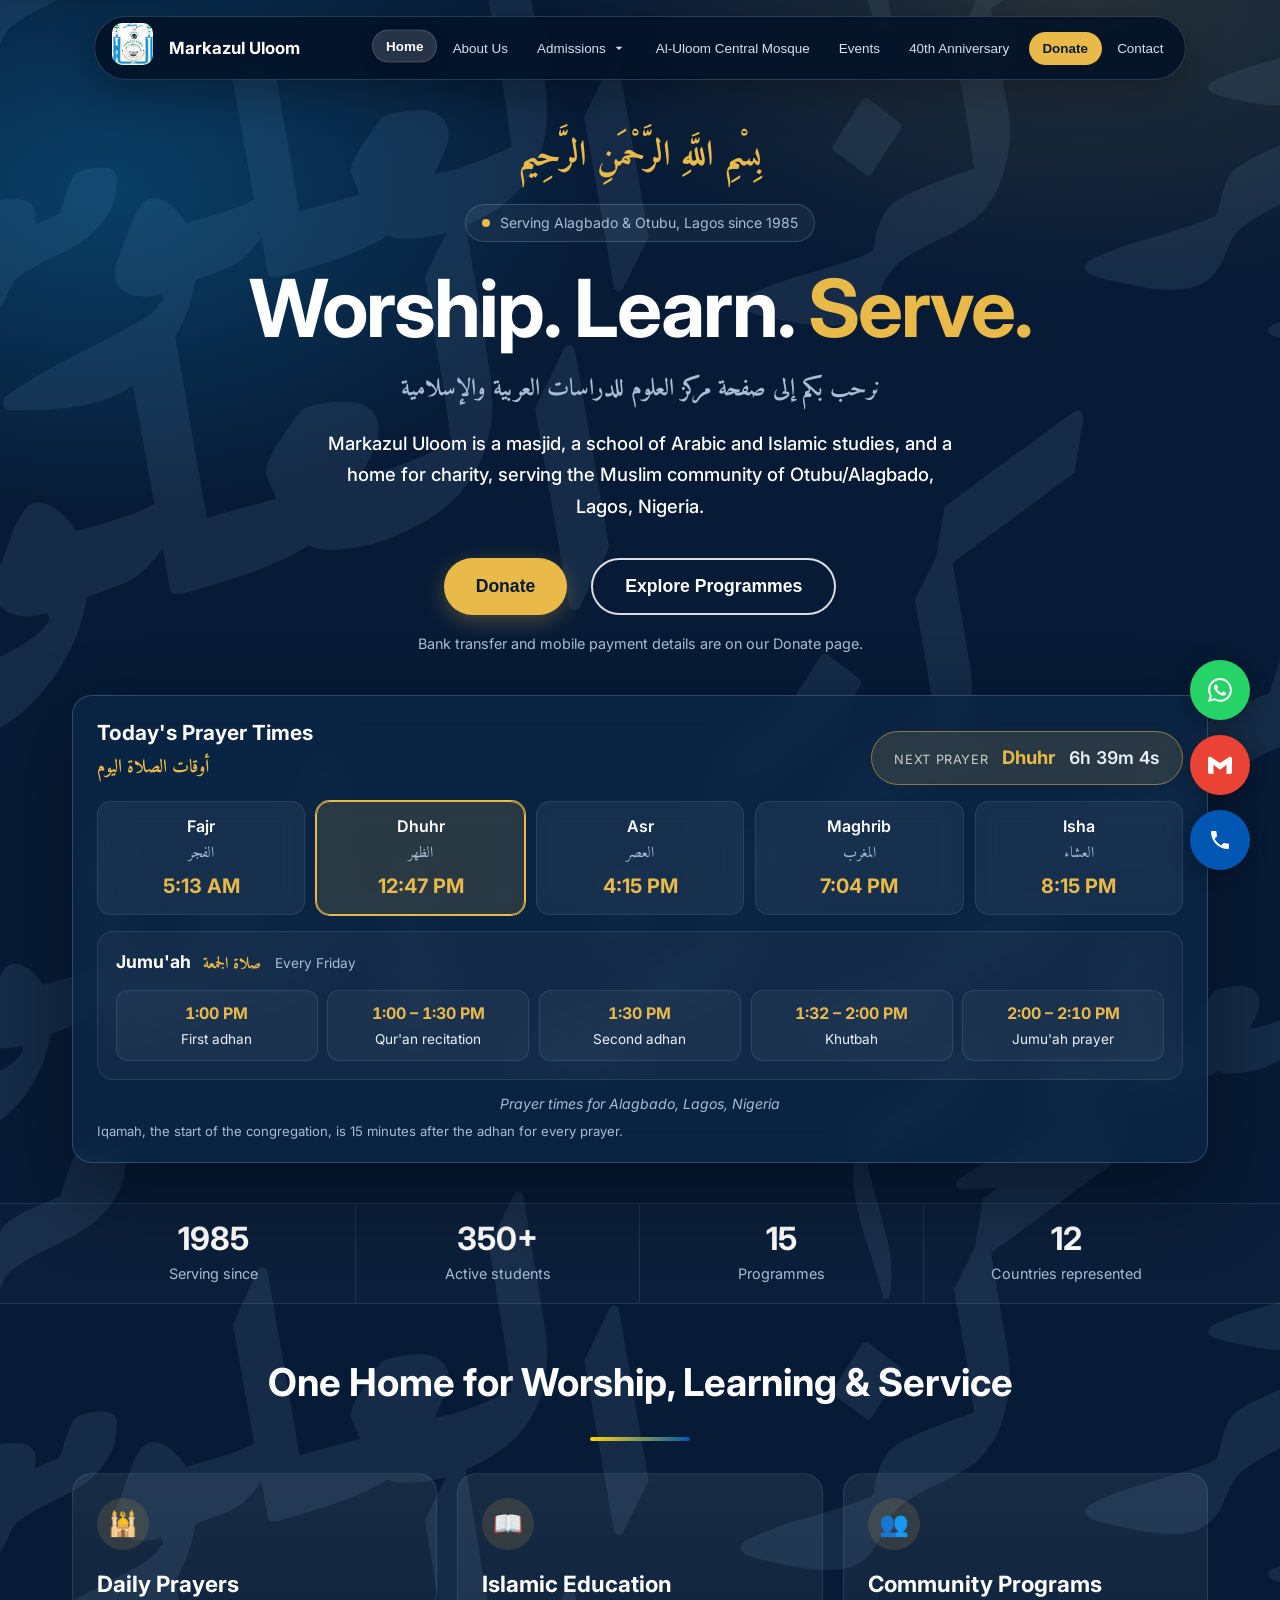
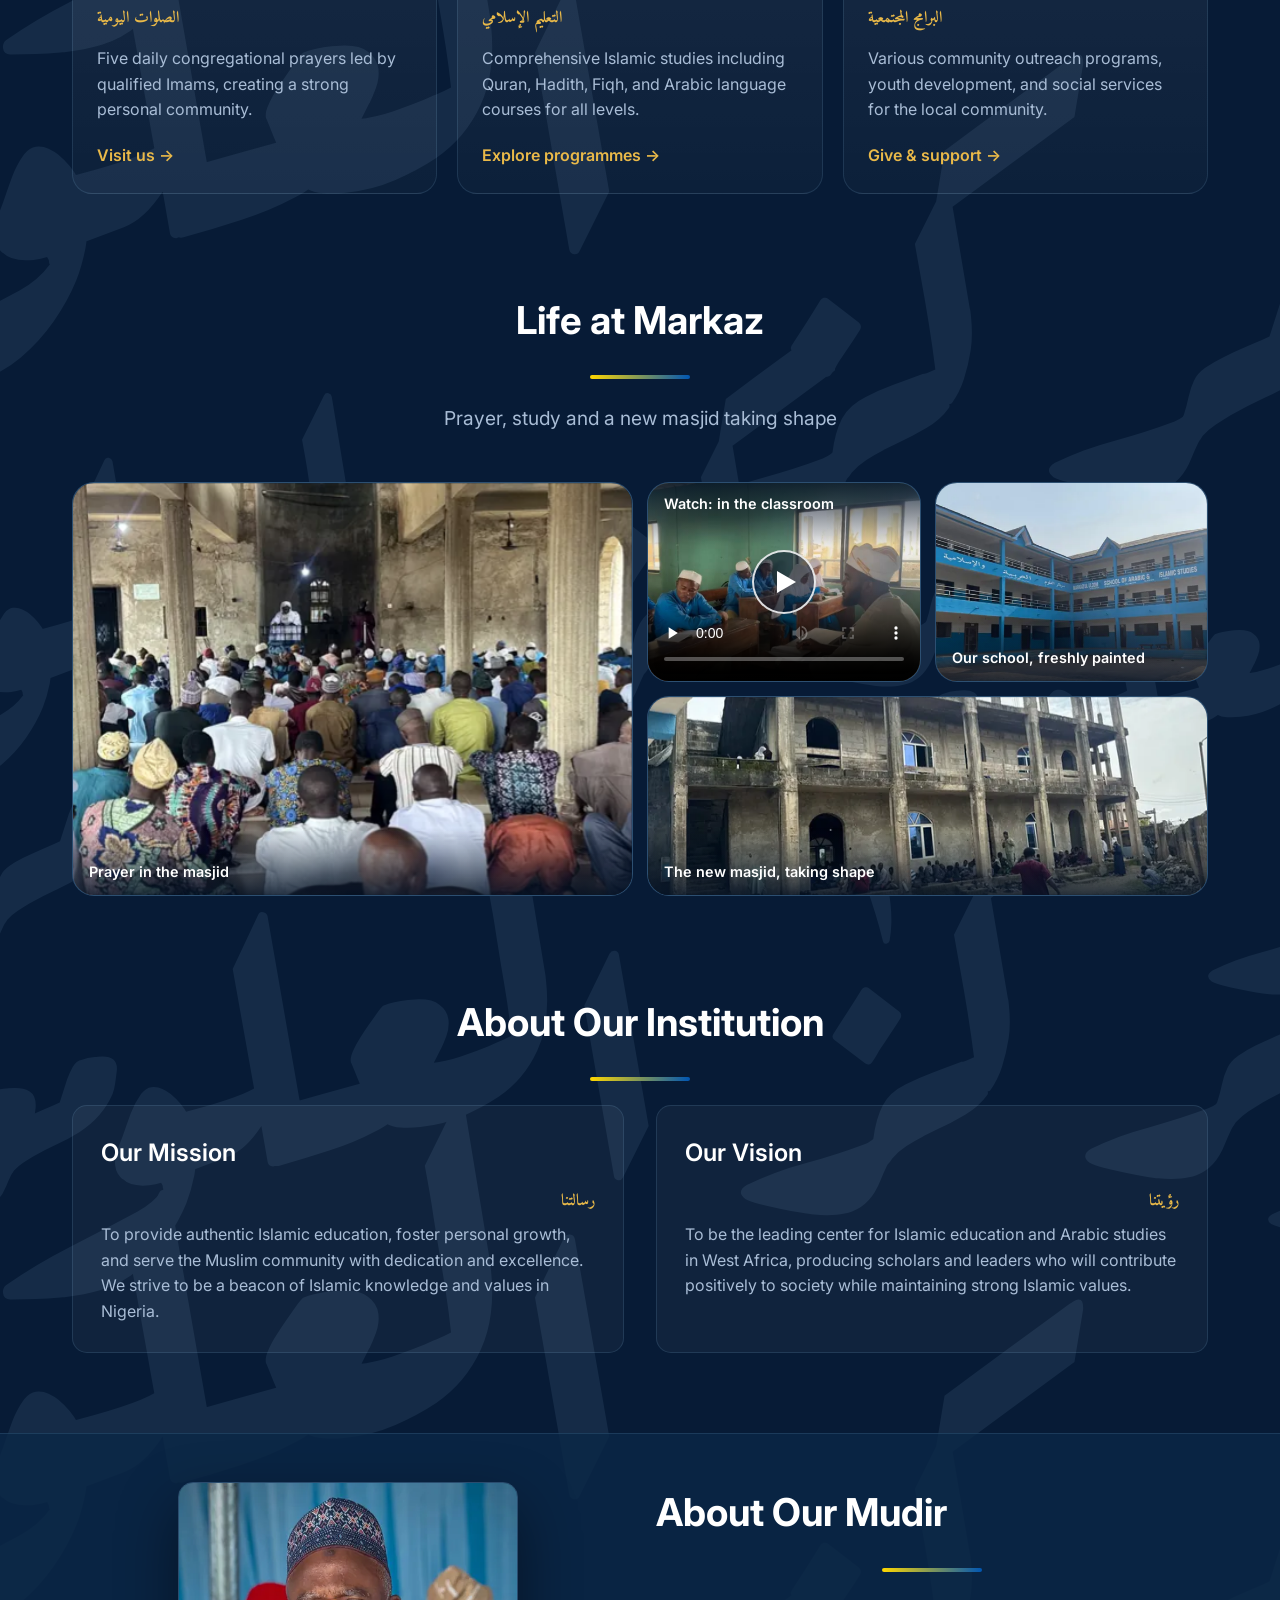
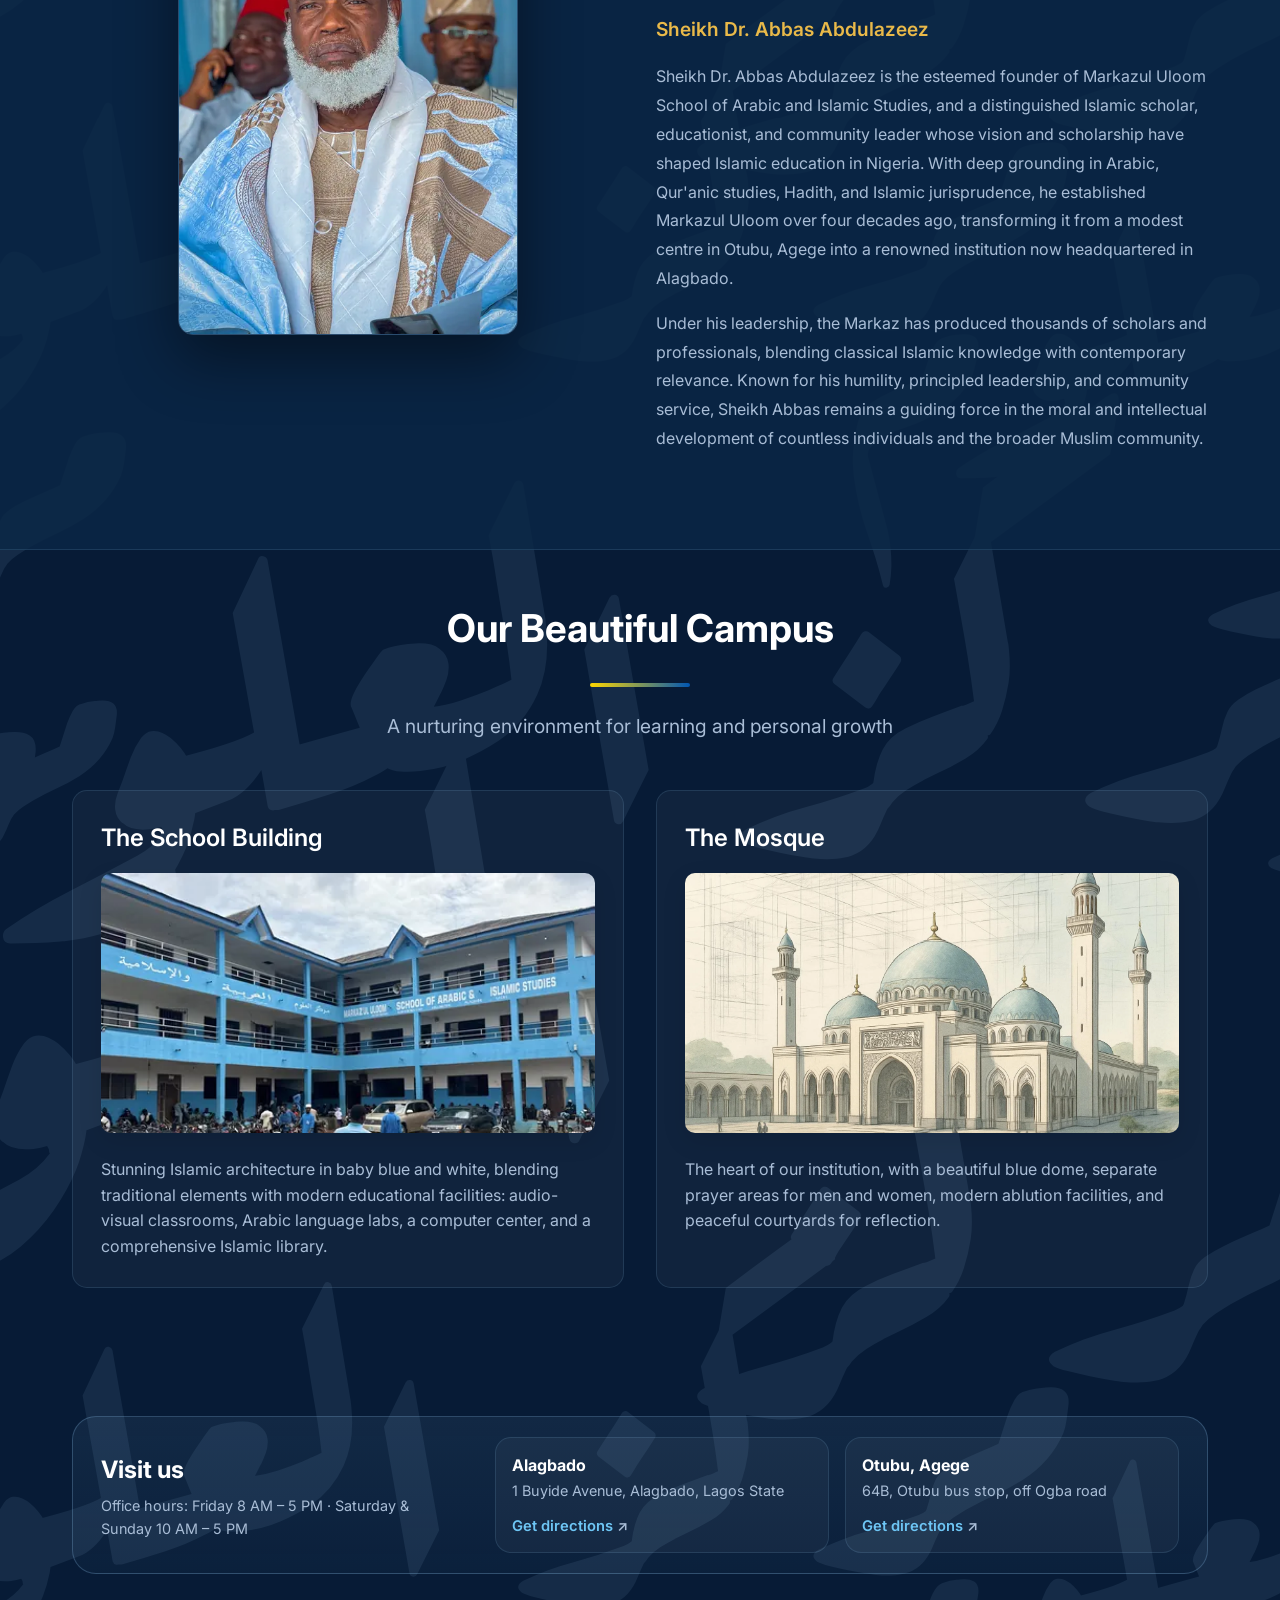
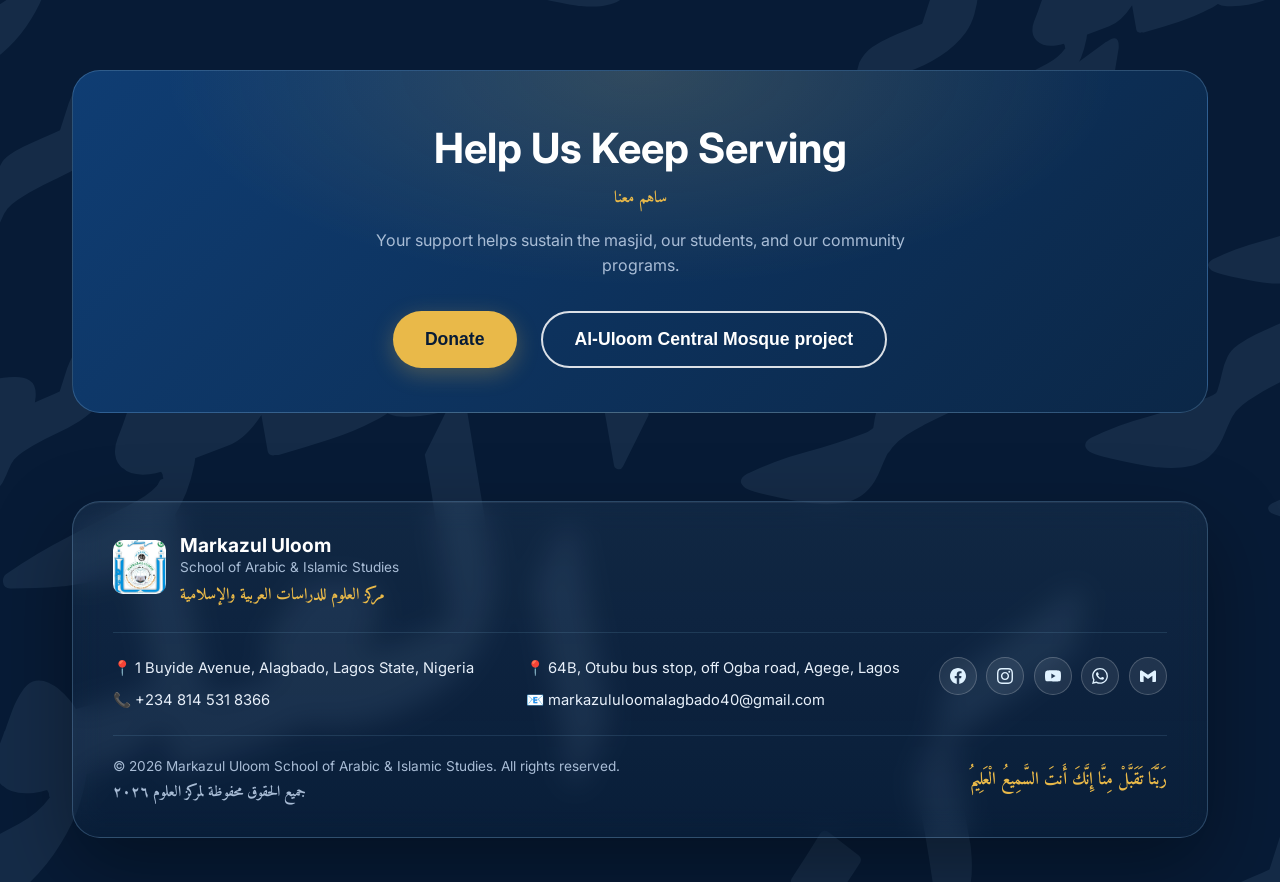
==== commit 3127ad35: "Masjid page: all three masjid photos and a readable project flyer - 'The Masjid Today' now has outsi" ====
--- a/index.html
+++ b/index.html
@@ -61,8 +61,8 @@
     <meta name="msapplication-TileImage" content="apple-touch-icon.png">
     <meta name="msapplication-TileColor" content="#0056b3">
     
-    <link rel="preload" href="css/styles.min.css?v=51" as="style" onload="this.onload=null;this.rel='stylesheet'">
-    <noscript><link rel="stylesheet" href="css/styles.min.css?v=51"></noscript>
+    <link rel="preload" href="css/styles.min.css?v=52" as="style" onload="this.onload=null;this.rel='stylesheet'">
+    <noscript><link rel="stylesheet" href="css/styles.min.css?v=52"></noscript>
     <link rel="preconnect" href="https://fonts.googleapis.com">
     <link rel="preconnect" href="https://fonts.gstatic.com" crossorigin>
     <link rel="preload" href="https://fonts.googleapis.com/css2?family=Inter:wght@300;400;500;600;700&family=Amiri:wght@400;700&display=swap" as="style" onload="this.onload=null;this.rel='stylesheet'">
@@ -1741,6 +1741,10 @@
                             <picture><source type="image/webp" srcset="images/photos/masjid-khutbah-640.webp 640w, images/photos/masjid-khutbah-1200.webp 1200w" sizes="(max-width: 700px) 92vw, 560px"><img src="images/photos/masjid-khutbah-1200.jpg" alt="The imam delivering the khutbah from the minbar to a seated congregation inside the unfinished hall" width="1200" height="675" loading="lazy" decoding="async"></picture>
                             <figcaption>The khutbah, inside the hall</figcaption>
                         </figure>
+                        <figure class="photo">
+                            <picture><source type="image/webp" srcset="images/photos/worship-prayer-640.webp 640w, images/photos/worship-prayer-1200.webp 1200w" sizes="(max-width: 700px) 92vw, 360px"><img src="images/photos/worship-prayer-1200.jpg" alt="Worshippers seated in rows inside the masjid during prayer, seen from behind" width="1200" height="675" loading="lazy" decoding="async"></picture>
+                            <figcaption>Worshippers in the prayer hall</figcaption>
+                        </figure>
                     </div>
                 </div>
             </section>
@@ -1788,8 +1792,8 @@
                             </picture>
                         </a>
                         <div class="flyer-text">
-                            <h3>Share the project</h3>
-                            <p>Send this flyer to family and friends, or post it in your group, so more people can give toward the masjid.</p>
+                            <h3>The project at a glance</h3>
+                            <p>The masjid as it stands today, the proposed designs, and how to give, all on one flyer. Tap it to open it full size, then send it to family and friends or post it in your group so more people can give toward the masjid.</p>
                             <div class="flyer-actions">
                                 <a class="btn btn-gold" href="images/photos/masjid-flyer.jpg" download="Al-Uloom-Central-Mosque-flyer.jpg">Download the flyer</a>
                                 <a class="btn btn-secondary" href="https://wa.me/?text=Please%20support%20the%20Al-Uloom%20Central%20Mosque%20project%20in%20Alagbado%2C%20Lagos.%20See%20the%20progress%20and%20how%20to%20give%3A%20https%3A%2F%2Fm-uloom.org%2F%23masjid-project" target="_blank" rel="noopener">Share on WhatsApp</a>
@@ -2273,7 +2277,7 @@
         </a>
     </div>
 
-    <script src="./js/script.min.js?v=51" defer></script>
+    <script src="./js/script.min.js?v=52" defer></script>
 </body>
 </html>
 
--- a/css/styles.min.css
+++ b/css/styles.min.css
@@ -1 +1 @@
-*{margin:0;padding:0;box-sizing:border-box}html{scroll-behavior:smooth}body{font-family:Inter,sans-serif;line-height:1.6;color:#333;background-color:#fff;overflow-x:hidden}:focus-visible{outline:2px solid #0056b3;outline-offset:2px;box-shadow:0 0 0 2px #fff}[tabindex="-1"]:focus{outline:0;box-shadow:none}.skip-link{position:fixed;top:0;left:1rem;z-index:2000;padding:.75rem 1.25rem;background:#fff;color:#0056b3;font-weight:600;text-decoration:none;border-radius:0 0 10px 10px;box-shadow:0 4px 15px rgba(0,0,0,.3);transform:translateY(-120%)}.skip-link:focus{transform:translateY(0)}.arabic-text{font-family:Amiri,serif;direction:rtl;text-align:right;color:#0056b3;font-weight:600;margin:.5rem 0}.container{max-width:1200px;margin:0 auto;padding:0 2rem}.header{background:linear-gradient(135deg,#0056b3 0,#007bff 100%);color:#fff;padding:.3rem 0;box-shadow:0 4px 20px rgba(0,86,179,.3);position:fixed;top:0;left:0;right:0;width:100%;z-index:1000}body{font-family:Inter,sans-serif;line-height:1.6;color:#333;background-color:#fff}.header-container{display:flex;justify-content:space-between;align-items:center;padding:0 2rem}.header-content{display:flex;justify-content:space-between;align-items:center;flex-wrap:wrap;gap:1rem}.logo{display:flex;align-items:center;gap:1rem}.logo-text{text-align:left}.logo-subtitle{text-align:center!important;font-size:.8rem!important;margin:.2rem 0 0 0!important}.header-arabic-text{font-size:.9rem!important;color:gold!important;text-align:left!important;direction:rtl;font-weight:700;text-shadow:2px 2px 4px rgba(0,0,0,.3);margin:.2rem 0 0 0!important}.nav{display:flex;gap:.5rem;flex-wrap:wrap}.logo{display:flex;align-items:center;gap:1rem}.logo-img{height:60px;width:auto;border-radius:10px;box-shadow:0 4px 15px rgba(0,0,0,.2)}.logo-text h1{font-size:1.3rem;font-weight:700;margin:0;color:#fff;text-shadow:2px 2px 4px rgba(0,0,0,.3)}.logo-text p{font-size:1rem;margin:0;color:#e0f2ff;font-weight:500}.logo-text .arabic-text{font-size:.9rem;color:#e0f2ff;margin:.2rem 0 0 0}.nav{display:flex;gap:1rem;flex-wrap:wrap;align-items:center}.nav-btn{background:rgba(255,255,255,.1);color:#fff;border:1px solid rgba(255,255,255,.3);padding:.6rem 1rem;border-radius:25px;cursor:pointer;font-weight:500;transition:all .3s ease;font-size:.85rem}.nav-btn.active,.nav-btn:hover{background:rgba(255,255,255,.2);border-color:gold;transform:translateY(-2px);box-shadow:0 4px 15px rgba(0,0,0,.2)}.nav-dropdown{position:relative;display:inline-block}.dropdown-btn{display:flex;align-items:center;gap:.3rem}.dropdown-arrow{width:16px;height:16px;transition:transform .3s ease}.nav-dropdown:focus-within .dropdown-arrow,.nav-dropdown:hover .dropdown-arrow{transform:rotate(180deg)}.dropdown-menu{position:absolute;top:100%;left:0;background:#fff;backdrop-filter:blur(10px);border:1px solid rgba(0,86,179,.3);border-radius:15px;padding:.5rem 0;min-width:150px;opacity:0;visibility:hidden;transform:translateY(-10px);transition:all .3s ease;z-index:1000;box-shadow:0 8px 25px rgba(0,0,0,.3)}.nav-dropdown:focus-within .dropdown-menu,.nav-dropdown:hover .dropdown-menu{opacity:1;visibility:visible;transform:translateY(0)}.dropdown-item{display:block;width:100%;background:0 0;border:none;color:#000;padding:.6rem 1rem;text-align:left;cursor:pointer;font-size:.85rem;font-weight:500;transition:all .3s ease}.dropdown-item:hover{background:rgba(0,86,179,.1);color:#0056b3}.page{display:none}.page.active{display:block}.hero{background:linear-gradient(160deg,#003a78 0,#0056b3 55%,#1a6fcf 100%);color:#fff;padding:3.5rem 0;text-align:center;position:relative;overflow:hidden}.hero::before{content:'';position:absolute;top:0;left:0;right:0;bottom:0;background:url('data:image/svg+xml,<svg xmlns="http://www.w3.org/2000/svg" viewBox="0 0 100 100"><defs><pattern id="islamic" patternUnits="userSpaceOnUse" width="20" height="20"><polygon points="10,0 20,10 10,20 0,10" fill="none" stroke="rgba(255,255,255,0.1)" stroke-width="0.5"/></pattern></defs><rect width="100" height="100" fill="url(%23islamic)"/></svg>');opacity:.3}.hero-content{position:relative;z-index:2}.bismillah{font-size:2.5rem;margin-bottom:2rem;color:gold;text-shadow:2px 2px 4px rgba(0,0,0,.3);text-align:center}.hero-title{font-size:4rem;font-weight:700;margin-bottom:1rem;letter-spacing:-.01em;text-shadow:0 2px 14px rgba(0,0,0,.25)}.hero-subtitle{font-size:2rem;font-weight:500;margin-bottom:1rem;color:#f0f8ff}.hero-arabic{text-align:center!important;font-size:1.8rem!important;color:gold!important;font-weight:700;margin:1.5rem 0!important;text-shadow:2px 2px 4px rgba(0,0,0,.3)}.prayer-times-arabic{color:gold!important;font-size:1.5rem!important;font-weight:700;text-shadow:2px 2px 4px rgba(0,0,0,.3)}.events-arabic{font-size:1.6rem!important;font-weight:700;color:gold!important;text-shadow:2px 2px 4px rgba(0,0,0,.3)}.hero-arabic{font-size:1.8rem;margin:2rem 0;color:gold}.hero-description{font-size:1.3rem;margin-bottom:3rem;max-width:800px;margin-left:auto;margin-right:auto;color:#f0f8ff}.hero-buttons{display:flex;gap:1.5rem;justify-content:center;flex-wrap:wrap}.btn{padding:1rem 2rem;border:none;border-radius:30px;font-size:1.1rem;font-weight:600;cursor:pointer;transition:all .3s ease;text-decoration:none;display:inline-block}.btn-primary{background:#fff;color:#0056b3;box-shadow:0 4px 15px rgba(0,0,0,.2)}.btn-primary:hover{background:#f0f8ff;transform:translateY(-3px);box-shadow:0 6px 20px rgba(0,0,0,.3)}.btn-secondary{background:0 0;color:#fff;border:2px solid rgba(255,255,255,.85)}.btn-secondary:hover{background:#fff;color:#0056b3;transform:translateY(-3px)}.section{padding:3.5rem 0;transition:opacity .3s ease,transform .3s ease}.section-title{text-align:center;font-size:3rem;font-weight:700;margin-bottom:1rem;color:#004080;position:relative}.section-title::after{content:'';display:block;width:100px;height:4px;background:linear-gradient(90deg,gold,#0056b3);margin:1.5rem auto;border-radius:2px}.section-subtitle{text-align:center;font-size:1.2rem;margin-bottom:3rem;color:#0056b3}.page-title{text-align:center;font-size:3.5rem;font-weight:700;margin-bottom:1rem;color:#004080}.page-subtitle{text-align:center;font-size:1.5rem;margin-bottom:3rem;color:#0056b3}.grid{display:grid;gap:2rem;margin-bottom:2rem}.grid-2{grid-template-columns:repeat(auto-fit,minmax(300px,1fr))}.grid-3{grid-template-columns:repeat(auto-fit,minmax(250px,1fr))}.card{background:#fff;padding:2.5rem;border-radius:15px;box-shadow:0 8px 25px rgba(0,86,179,.15);transition:all .3s ease;border:1px solid rgba(0,86,179,.2)}.card:hover{transform:translateY(-8px);box-shadow:0 15px 35px rgba(0,86,179,.25);border-color:gold}.card h3{color:#004080;margin-bottom:1rem;font-size:1.5rem;font-weight:600}.card h4{color:#004080;margin:1.5rem 0 1rem 0;font-size:1.2rem}.card ul{padding-left:1.5rem;margin:1rem 0}.card li{margin-bottom:.5rem;color:#555}.campus-section{background:linear-gradient(135deg,#f0f8ff 0,#e6f3ff 100%)}.campus-image{width:100%;height:350px;object-fit:cover;object-position:center;border-radius:10px;margin-bottom:1.5rem;box-shadow:0 8px 25px rgba(0,0,0,.1)}.services-overview{background:#f5f8fc}.service-card{background:#fff;padding:2.25rem 2rem;border-radius:14px;text-align:center;box-shadow:0 1px 3px rgba(0,40,90,.06);transition:transform .25s ease,box-shadow .25s ease,border-color .25s ease;border:1px solid #dde6f1}.service-card:hover{transform:translateY(-3px);box-shadow:0 10px 28px rgba(0,64,128,.12);border-color:rgba(0,86,179,.35)}.service-icon{display:flex;align-items:center;justify-content:center;width:64px;height:64px;margin:0 auto 1.25rem;border-radius:50%;background:#eaf2fc;font-size:1.9rem;line-height:1}.service-card h3{color:#004080;margin-bottom:1rem;font-size:1.5rem}.service-card .arabic-text{text-align:center;margin-bottom:1rem}.services-grid{display:grid;grid-template-columns:repeat(auto-fit,minmax(350px,1fr));gap:2rem;margin-top:3rem}.service-detail-card{background:#fff;padding:2.25rem 2rem;border-radius:14px;box-shadow:0 1px 3px rgba(0,40,90,.06);transition:transform .25s ease,box-shadow .25s ease,border-color .25s ease;border:1px solid #dde6f1}.service-detail-card:hover{transform:translateY(-3px);box-shadow:0 10px 28px rgba(0,64,128,.12);border-color:rgba(0,86,179,.35)}.service-detail-card .service-icon{width:56px;height:56px;margin:0 0 1rem;font-size:1.6rem}.service-detail-card h3{color:#004080;margin-bottom:.5rem;font-size:1.4rem}.service-detail-card .arabic-text{text-align:left;margin-bottom:1rem}.service-detail-card ul{padding-left:1.5rem;margin-top:1rem}.prayer-times-section{background:linear-gradient(135deg,#0056b3 0,#007bff 100%);color:#fff}.prayer-times-section .section-title{color:#fff}.prayer-times-section .section-title::after{background:linear-gradient(90deg,#fff,gold)}.prayer-times-grid{display:grid;grid-template-columns:repeat(auto-fit,minmax(200px,1fr));gap:1.5rem;margin:3rem 0}.prayer-time-card{background:rgba(255,255,255,.15);padding:2rem;border-radius:15px;text-align:center;backdrop-filter:blur(10px);border:1px solid rgba(255,255,255,.2);transition:all .3s ease}.prayer-time-card:hover{background:rgba(255,255,255,.25);transform:translateY(-5px)}.prayer-name{font-size:1.3rem;font-weight:600;margin-bottom:.5rem}.prayer-arabic{font-family:Amiri,serif;font-size:1.1rem;margin-bottom:1rem;color:gold}.prayer-time{font-size:1.5rem;font-weight:700;color:gold}.prayer-location{text-align:center;font-style:italic;color:#f0f8ff;margin-top:2rem}.hijri-date-display{text-align:center;color:rgba(255,255,255,.85);font-size:.95rem;margin-top:.5rem}.next-prayer-banner{display:flex;justify-content:center;align-items:baseline;flex-wrap:wrap;gap:.4rem .85rem;width:fit-content;margin:1.5rem auto 0;padding:.9rem 1.75rem;background:rgba(255,215,0,.15);border:1px solid rgba(255,215,0,.45);border-radius:50px;backdrop-filter:blur(10px)}.next-prayer-label{font-size:.8rem;letter-spacing:.05em;text-transform:uppercase;color:rgba(255,255,255,.75)}.next-prayer-name{font-weight:700;font-size:1.15rem;color:gold}.next-prayer-countdown{font-variant-numeric:tabular-nums;font-weight:600;font-size:1.1rem}.prayer-time-card.is-next{background:rgba(255,215,0,.2);border-color:gold;box-shadow:0 0 0 2px rgba(255,215,0,.55),0 8px 25px rgba(0,0,0,.2)}.anniversary-hero{background:linear-gradient(135deg,#0056b3 0,#004080 50%,#002040 100%);color:#fff;padding:3.5rem 0 3rem 0;text-align:center;position:relative;overflow:hidden;margin-top:90px}.anniversary-hero::before{content:'';position:absolute;top:0;left:0;right:0;bottom:0;background:url('data:image/svg+xml,<svg xmlns="http://www.w3.org/2000/svg" viewBox="0 0 100 100"><defs><pattern id="stars" patternUnits="userSpaceOnUse" width="25" height="25"><circle cx="12.5" cy="12.5" r="1" fill="rgba(255,255,255,0.1)"/></pattern></defs><rect width="100" height="100" fill="url(%23stars)"/></svg>')}.anniversary-content{position:relative;z-index:2}.anniversary-number{font-size:5rem;font-weight:900;color:gold;text-shadow:4px 4px 8px rgba(0,0,0,.5);margin-bottom:1rem;line-height:1}.anniversary-title{font-size:2.5rem;font-weight:700;margin-bottom:1rem;text-shadow:3px 3px 6px rgba(0,0,0,.4)}.anniversary-subtitle{font-size:2rem;font-weight:500;margin-bottom:2rem;color:#f0f8ff}.anniversary-arabic{font-size:2rem;margin:2rem 0;color:gold}.anniversary-description{font-size:1.5rem;color:#f0f8ff;font-style:italic}.timeline{position:relative;max-width:800px;margin:0 auto;padding:2rem 0}.timeline::before{content:'';position:absolute;left:50%;top:0;bottom:0;width:4px;background:linear-gradient(to bottom,gold,#0056b3);transform:translateX(-50%)}.timeline-item{position:relative;margin-bottom:3rem;display:flex;align-items:center}.timeline-item:nth-child(odd){flex-direction:row}.timeline-item:nth-child(2n){flex-direction:row-reverse}.timeline-year{background:linear-gradient(135deg,gold,#0056b3);color:#fff;padding:1rem 1.5rem;border-radius:50px;font-weight:700;font-size:1.2rem;min-width:100px;text-align:center;box-shadow:0 4px 15px rgba(0,86,179,.3);z-index:2;position:relative}.timeline-content{background:#fff;padding:2rem;border-radius:15px;box-shadow:0 8px 25px rgba(0,86,179,.15);margin:0 2rem;flex:1;border:1px solid rgba(0,86,179,.2)}.timeline-content h3{color:#004080;margin-bottom:1rem;font-size:1.4rem}.achievements-section{background:linear-gradient(135deg,#f0f8ff 0,#e6f3ff 100%)}.achievement-card{background:#fff;padding:3rem 2rem;border-radius:15px;text-align:center;box-shadow:0 8px 25px rgba(0,86,179,.15);transition:all .3s ease;border:1px solid rgba(0,86,179,.2)}.achievement-card:hover{transform:translateY(-8px);box-shadow:0 15px 35px rgba(0,86,179,.25);border-color:gold}.achievement-number{font-size:3.5rem;font-weight:900;color:#9a7200;margin-bottom:1rem;line-height:1}.achievement-card h3{color:#004080;margin-bottom:1rem;font-size:1.5rem}.contact-info{margin-top:2rem}.contact-item{display:flex;align-items:flex-start;gap:1rem;margin-bottom:2rem;padding:1.5rem;background:linear-gradient(135deg,#f0f8ff 0,#e6f3ff 100%);border-radius:10px;border:1px solid rgba(0,86,179,.2)}.contact-icon{font-size:2rem;min-width:50px;color:gold}.contact-item h3{color:#004080;margin-bottom:.5rem;font-size:1.2rem}.contact-item .arabic-text{text-align:left;margin-bottom:.5rem}.office-hours{margin-top:1.5rem}.hours-item{display:flex;justify-content:space-between;padding:1rem;margin-bottom:.5rem;background:linear-gradient(135deg,#f0f8ff 0,#e6f3ff 100%);border-radius:8px;border:1px solid rgba(0,86,179,.2)}.quote-box{background:linear-gradient(135deg,#0056b3 0,#007bff 100%);color:#fff;padding:2rem;border-radius:15px;margin-top:2rem;text-align:center}.quote-box .arabic-text{color:gold;font-size:1.3rem;margin-bottom:1rem}.quote-box em{font-style:italic;font-size:1.1rem}@media (max-width:768px){.container{padding:0 1rem}.logo-text p{font-size:.8rem}.hero-title{font-size:2.5rem}.hero-subtitle{font-size:1.5rem}.hero-arabic{font-size:1.3rem}.section-title{font-size:2rem}.page-title{font-size:2.5rem}.anniversary-number{font-size:5rem}.anniversary-title{font-size:2.5rem}.anniversary-subtitle{font-size:1.3rem}.timeline::before{left:30px}.timeline-item{flex-direction:row!important;padding-left:70px}.timeline-year{position:absolute;left:0;min-width:60px;padding:.5rem;font-size:1rem}.timeline-content{margin:0}.grid-2,.grid-3{grid-template-columns:1fr}.services-grid{grid-template-columns:1fr}.prayer-times-grid{grid-template-columns:repeat(auto-fit,minmax(150px,1fr))}.hero-buttons{flex-direction:column;align-items:center}.btn{width:100%;max-width:300px}}@media (max-width:480px){.hero{padding:4rem 0}.section{padding:3rem 0}.card{padding:1.5rem}.service-card,.service-detail-card{padding:1.5rem}.achievement-card{padding:2rem 1rem}}.imam-section{background:linear-gradient(135deg,#e6f3ff 0,#f0f8ff 100%)}.imam-image-container{text-align:center}.imam-image{max-width:100%;height:auto;border-radius:15px;box-shadow:0 8px 25px rgba(0,86,179,.25);border:5px solid gold}.imam-content{display:flex;flex-direction:column;justify-content:center}.imam-content .section-subtitle,.imam-content .section-title{text-align:left}.imam-content p{margin-bottom:1rem;line-height:1.8;color:#333}@media (max-width:768px){.imam-content .section-subtitle,.imam-content .section-title{text-align:center}}@media (max-width:768px){.nav{justify-content:center;gap:.3rem}}.footer-social{display:flex;flex-direction:row;flex-wrap:wrap;gap:.6rem}.footer-social-link{display:flex;align-items:center;justify-content:center;color:#e0f2ff;text-decoration:none;width:38px;height:38px;border-radius:50%;background:rgba(255,255,255,.08);border:1px solid rgba(255,255,255,.2);transition:all .3s ease}.footer-social-link span{display:none}.footer-social-link .social-icon{width:16px;height:16px}.footer-social-link:hover{background:rgba(255,255,255,.1);color:#fff;transform:translateY(-3px)}.footer-social-link.facebook-footer:hover{background:#1877f2;color:#fff}.footer-social-link.instagram-footer:hover{background:linear-gradient(45deg,#f56040,#e1306c);color:#fff}.footer-social-link.youtube-footer:hover{background:red;color:#fff}.footer-social-link.whatsapp-footer:hover{background:#25d366;color:#fff}.footer-social-link.email-footer:hover{background:#ea4335;color:#fff}.floating-actions{position:fixed;bottom:30px;right:30px;display:flex;flex-direction:column;gap:15px;z-index:1000}.floating-btn{width:60px;height:60px;border-radius:50%;display:flex;align-items:center;justify-content:center;text-decoration:none;color:#fff;font-size:1.5rem;box-shadow:0 4px 20px rgba(0,0,0,.3);transition:all .3s ease;animation:pulse 2s infinite}.floating-btn:hover{transform:scale(1.1);box-shadow:0 6px 25px rgba(0,0,0,.4)}.floating-whatsapp{background:#25d366}.floating-email{background:#ea4335}.floating-phone{background:#0056b3}@keyframes pulse{0%{box-shadow:0 4px 20px rgba(0,0,0,.3)}50%{box-shadow:0 4px 20px rgba(0,0,0,.3),0 0 0 10px rgba(37,211,102,.2)}100%{box-shadow:0 4px 20px rgba(0,0,0,.3)}}.messaging-section{background:linear-gradient(135deg,#f8f9fa 0,#e9ecef 100%);padding:3rem 0;margin:2rem 0;border-radius:15px}.messaging-cards{display:grid;grid-template-columns:repeat(auto-fit,minmax(300px,1fr));gap:2rem;margin-top:2rem}.messaging-card{background:#fff;padding:2rem;border-radius:15px;box-shadow:0 8px 30px rgba(0,0,0,.1);text-align:center;transition:all .3s ease;border:2px solid transparent}.messaging-card:hover{transform:translateY(-5px);box-shadow:0 15px 40px rgba(0,0,0,.15)}.messaging-card.whatsapp-card{border-color:#25d366}.messaging-card.email-card{border-color:#ea4335}.messaging-card.phone-card{border-color:#0056b3}.messaging-icon{font-size:3rem;margin-bottom:1rem;display:block}.messaging-card h3{color:#333;margin-bottom:1rem;font-size:1.5rem}.messaging-card p{color:#666;margin-bottom:1.5rem;line-height:1.6}.messaging-btn{display:inline-block;padding:1rem 2rem;border-radius:25px;text-decoration:none;color:#fff;font-weight:600;transition:all .3s ease;text-transform:uppercase;letter-spacing:1px;font-size:.9rem}.messaging-btn.whatsapp-btn{background:#0f7b3f}.messaging-btn.email-btn{background:#c5221f}.messaging-btn.phone-btn{background:#0056b3}.messaging-btn:hover{transform:translateY(-2px);box-shadow:0 8px 25px rgba(0,0,0,.2)}.messaging-card .response-time{margin-top:1rem;margin-bottom:0;font-size:.85rem;color:#666}@media (max-width:768px){.social-link{width:35px;height:35px;font-size:1rem}.floating-actions{bottom:20px;right:20px;gap:10px}.floating-btn{width:50px;height:50px;font-size:1.2rem}.messaging-cards{grid-template-columns:1fr;gap:1.5rem}.footer-social-link{width:34px;height:34px}}.anniversary-logo-container{text-align:center;margin-bottom:2rem;padding:2rem 0}.anniversary-logo{max-width:220px;width:100%;height:auto;border-radius:50%;box-shadow:0 10px 30px rgba(0,86,179,.3);transition:all .3s ease;border:4px solid gold}.anniversary-logo:hover{transform:scale(1.05);box-shadow:0 15px 40px rgba(0,86,179,.4)}@media (max-width:768px){.anniversary-logo{max-width:180px}.anniversary-logo-container{padding:1rem 0;margin-bottom:1.5rem}}@media (max-width:480px){.anniversary-logo{max-width:150px}.anniversary-logo-container{padding:.5rem 0;margin-bottom:1rem}}.anniversary-inspiration{padding:3rem 0;background:linear-gradient(135deg,#f8f9fa 0,#e9ecef 100%);margin:2rem 0}.inspiration-content{text-align:center}.anniversary-quote-image{max-width:100%;width:800px;height:auto;border-radius:20px;box-shadow:0 15px 40px rgba(0,86,179,.2);transition:all .3s ease;border:3px solid gold}.anniversary-quote-image:hover{transform:translateY(-5px);box-shadow:0 20px 50px rgba(0,86,179,.3)}@media (max-width:1024px){.anniversary-quote-image{width:700px}}@media (max-width:768px){.anniversary-quote-image{width:100%;max-width:600px}.anniversary-inspiration{padding:2rem 0;margin:1.5rem 0}}@media (max-width:480px){.anniversary-quote-image{border-radius:15px;border-width:2px}.anniversary-inspiration{padding:1.5rem 0;margin:1rem 0}}.quranic-verse{font-size:1.8rem;line-height:1.8;color:#0056b3;text-align:center;margin:2rem 0 1rem 0;padding:1.5rem;background:rgba(255,255,255,.9);border-radius:15px;box-shadow:0 8px 25px rgba(0,86,179,.1);border:2px solid gold;max-width:900px;margin-left:auto;margin-right:auto}.verse-reference{font-family:Amiri,serif;font-size:1.1rem;color:gold;text-align:center;margin-bottom:2rem;font-weight:600;text-shadow:1px 1px 2px rgba(0,0,0,.3)}@media (max-width:768px){.quranic-verse{font-size:1.4rem;line-height:1.6;padding:1rem;margin:1.5rem 0 .8rem 0}.verse-reference{font-size:1rem;margin-bottom:1.5rem}}@media (max-width:480px){.quranic-verse{font-size:1.2rem;line-height:1.5;padding:.8rem;margin:1rem 0 .5rem 0}.verse-reference{font-size:.9rem;margin-bottom:1rem}}.forty-years-verse{margin:2rem 0;padding:2rem;background:linear-gradient(135deg,rgba(255,215,0,.1) 0,rgba(0,86,179,.05) 100%);border-radius:20px;border:3px solid gold;box-shadow:0 10px 30px rgba(0,86,179,.15);max-width:1000px;margin-left:auto;margin-right:auto}.quranic-verse-40{font-size:1.6rem;line-height:1.9;color:#fff;text-align:center;margin-bottom:1rem;font-weight:600;text-shadow:2px 2px 4px rgba(0,0,0,.5)}.verse-reference-40{font-family:Amiri,serif;font-size:1.1rem;color:gold;text-align:center;margin-bottom:1.5rem;font-weight:600;text-shadow:1px 1px 2px rgba(0,0,0,.3)}.verse-translation{font-size:1rem;line-height:1.6;color:#333;text-align:center;font-style:italic;background:rgba(255,255,255,.8);padding:1rem;border-radius:10px;border-left:4px solid gold}@media (max-width:768px){.forty-years-verse{padding:1.5rem;margin:1.5rem 0}.quranic-verse-40{font-size:1.3rem;line-height:1.7}.verse-reference-40{font-size:1rem;margin-bottom:1rem}.verse-translation{font-size:.9rem;padding:.8rem}}@media (max-width:480px){.forty-years-verse{padding:1rem;margin:1rem 0}.quranic-verse-40{font-size:1.1rem;line-height:1.6}.verse-reference-40{font-size:.9rem;margin-bottom:.8rem}.verse-translation{font-size:.8rem;padding:.6rem}}.highlight-forty-years{background:linear-gradient(135deg,gold 0,orange 100%);color:#0056b3;padding:.3rem .6rem;border-radius:8px;font-weight:700;text-shadow:1px 1px 2px rgba(0,0,0,.3);box-shadow:0 4px 15px rgba(255,215,0,.4);border:2px solid gold;animation:glow-pulse 2s ease-in-out infinite alternate}.highlight-forty-years-en{background:linear-gradient(135deg,gold 0,orange 100%);color:#0056b3;padding:.2rem .5rem;border-radius:6px;font-weight:700;text-shadow:1px 1px 2px rgba(0,0,0,.3);box-shadow:0 3px 12px rgba(255,215,0,.4);border:2px solid gold;animation:glow-pulse 2s ease-in-out infinite alternate}@keyframes glow-pulse{0%{box-shadow:0 4px 15px rgba(255,215,0,.4)}100%{box-shadow:0 6px 20px rgba(255,215,0,.6)}}@media (max-width:768px){.highlight-forty-years{padding:.2rem .4rem;border-radius:6px;font-size:.95em}.highlight-forty-years-en{padding:.15rem .3rem;border-radius:4px;font-size:.95em}}@media (max-width:480px){.highlight-forty-years{padding:.15rem .3rem;border-radius:4px;font-size:.9em}.highlight-forty-years-en{padding:.1rem .25rem;border-radius:3px;font-size:.9em}}.events-hero{background:linear-gradient(135deg,#0056b3 0,#003d82 100%);color:#fff;padding:4rem 0;text-align:center}.events-hero-content{max-width:800px;margin:0 auto}.events-title{font-size:3rem;margin-bottom:1rem;font-weight:700}.events-arabic{font-size:1.5rem;margin-bottom:1.5rem;color:gold}.events-description{font-size:1.2rem;line-height:1.6;opacity:.9}.events-grid{display:grid;grid-template-columns:repeat(auto-fit,minmax(350px,1fr));gap:2rem;margin-top:2rem}.event-card{background:#fff;border-radius:15px;box-shadow:0 10px 30px rgba(0,86,179,.1);overflow:hidden;transition:all .3s ease;border:2px solid transparent}.event-card:hover{transform:translateY(-5px);box-shadow:0 15px 40px rgba(0,86,179,.2);border-color:gold}.event-card.upcoming{border-left:5px solid gold}.event-date{background:linear-gradient(135deg,#0056b3 0,#003d82 100%);color:#fff;padding:1.5rem;text-align:center;position:relative}.event-month{font-size:1rem;font-weight:600;text-transform:uppercase;letter-spacing:1px}.event-day{font-size:2.5rem;font-weight:700;margin:.5rem 0}.event-year{font-size:.9rem;opacity:.8}.event-content{padding:2rem}.event-content h3{color:#0056b3;font-size:1.4rem;margin-bottom:.5rem;font-weight:600}.event-content .arabic-text{color:gold;font-size:1rem;margin-bottom:1rem}.event-content p{color:#666;line-height:1.6;margin-bottom:1.5rem}.event-details{display:flex;flex-direction:column;gap:.5rem}.event-location,.event-time{font-size:.9rem;color:#0056b3;font-weight:500}.calendar-events{display:grid;grid-template-columns:repeat(auto-fit,minmax(300px,1fr));gap:2rem;margin-top:2rem}.calendar-month{background:#fff;padding:2rem;border-radius:15px;box-shadow:0 8px 25px rgba(0,86,179,.1);border-top:4px solid gold}.calendar-month h3{color:#0056b3;font-size:1.3rem;margin-bottom:.5rem}.calendar-month .arabic-text{color:gold;font-size:1rem;margin-bottom:1.5rem}.event-list{list-style:none;padding:0}.event-list li{padding:.8rem 0;border-bottom:1px solid #eee;color:#666;line-height:1.5}.event-list li:last-child{border-bottom:none}.event-list li strong{color:#0056b3;font-weight:600}.event-registration{background:linear-gradient(135deg,#f8f9fa 0,#e9ecef 100%);border:2px solid gold}.event-registration h2{color:#0056b3;text-align:center;margin-bottom:.5rem}.event-registration .arabic-text{text-align:center;color:gold;font-size:1.1rem;margin-bottom:1.5rem}.event-contact h3,.registration-info h3{color:#0056b3;font-size:1.2rem;margin-bottom:.5rem}.event-contact .arabic-text,.registration-info .arabic-text{color:gold;font-size:1rem;margin-bottom:1rem}.registration-info ul{list-style:none;padding:0}.registration-info ul li{padding:.5rem 0;color:#666;position:relative;padding-left:1.5rem}.registration-info ul li:before{content:"✓";color:gold;font-weight:700;position:absolute;left:0}.event-contact p{color:#666;line-height:1.6;margin-bottom:1rem}@media (max-width:768px){.events-title{font-size:2.2rem}.events-arabic{font-size:1.2rem}.events-description{font-size:1rem}.events-grid{grid-template-columns:1fr;gap:1.5rem}.event-content{padding:1.5rem}.calendar-events{grid-template-columns:1fr;gap:1.5rem}.calendar-month{padding:1.5rem}}@media (max-width:480px){.events-hero{padding:3rem 0}.events-title{font-size:1.8rem}.events-arabic{font-size:1rem}.event-date{padding:1rem}.event-day{font-size:2rem}.event-content{padding:1rem}.calendar-month{padding:1rem}.event-details{gap:.3rem}}.donation-card{background:#fff;padding:2rem;border-radius:15px;box-shadow:0 8px 30px rgba(255,255,255,.1);transition:all .3s ease;border:1px solid rgba(255,255,255,.2)}.donation-card:hover{transform:translateY(-5px);box-shadow:0 15px 40px rgba(255,255,255,.2)}.donation-card h3{color:#0056b3;font-size:1.5rem;margin-bottom:.5rem;font-weight:600}.donation-card .arabic-subtitle{font-size:1.1rem;color:gold;margin-bottom:1rem;text-align:center}.donation-card p{color:#666;margin-bottom:1.5rem;line-height:1.6}.donation-card ul{list-style:none;padding:0}.donation-card ul li{padding:.5rem 0;color:#555;position:relative;padding-left:1.5rem}.donation-card ul li:before{content:"✓";position:absolute;left:0;color:#28a745;font-weight:700}.donation-methods{padding:4rem 0;background:linear-gradient(135deg,#1565c0 0,#1976d2 100%)}.donation-methods .section-title{color:#fff;text-align:center;font-size:3rem;margin-bottom:1rem;font-weight:700}.arabic-subtitle{color:#666;font-size:1rem;margin-bottom:1.5rem;font-style:italic}.bank-details,.contact-info,.location-details{text-align:left;margin:1.5rem 0}.detail-item,.location{margin-bottom:1rem}.detail-item strong,.location strong{color:#1565c0;display:block;margin-bottom:.25rem}.detail-item span,.location p{color:#333;margin:0}.contact-info a{color:#1565c0;text-decoration:none}.contact-info a:hover{text-decoration:underline}.bank-details,.location-details{background:#f8f9fa;padding:1.5rem;border-radius:10px;margin:1rem 0;border-left:4px solid #0056b3}.detail-item,.location{margin-bottom:1rem}.detail-item strong,.location strong{color:#0056b3;display:block;margin-bottom:.25rem}.contact-info p{margin-bottom:.5rem}.contact-info a{color:#0056b3;text-decoration:none}.contact-info a:hover{text-decoration:underline}.donation-impact{padding:4rem 0;background:linear-gradient(135deg,#0056b3 0,#007bff 100%);text-align:center}.donation-impact .section-title{color:#fff;font-size:2.5rem;margin-bottom:1rem}.donation-impact .section-subtitle{color:gold;font-size:1.5rem;margin-bottom:3rem}.stat-card{background:#fff;border-radius:15px;padding:2rem;text-align:center;box-shadow:0 10px 30px rgba(0,0,0,.1);transition:transform .3s ease,box-shadow .3s ease}.stat-card:hover{transform:translateY(-5px);box-shadow:0 15px 40px rgba(0,0,0,.2)}.stat-number{font-size:3rem;font-weight:700;color:#0056b3;margin-bottom:.5rem;line-height:1}.stat-label{font-size:1.1rem;color:#666;font-weight:500}.impact-text{max-width:800px;margin:0 auto;padding:0 2rem}.impact-text p{font-size:1.1rem;color:#fff;line-height:1.8;margin:0}.stat-card{text-align:center;padding:2rem;background:#fff;color:#0056b3;border-radius:15px;box-shadow:0 8px 25px rgba(0,0,0,.1);transition:all .3s ease}.stat-card:hover{transform:translateY(-3px);box-shadow:0 15px 40px rgba(0,0,0,.2)}.stat-number{font-size:3rem;font-weight:700;margin-bottom:.5rem}.stat-label{font-size:1.1rem;opacity:.8}.impact-text{margin-top:3rem;text-align:center}.impact-text p{font-size:1.1rem;color:#333;max-width:800px;margin:0 auto;line-height:1.8}.contact-card{text-align:center;max-width:600px;margin:0 auto}.contact-card h2{font-size:2.5rem;margin-bottom:.5rem;color:#fff}.contact-card .arabic-subtitle{color:gold;font-size:1.3rem;margin-bottom:1.5rem}.contact-card p{font-size:1.1rem;margin-bottom:2rem;opacity:.9}.contact-methods{display:flex;justify-content:center;gap:1rem;flex-wrap:wrap}.contact-btn{display:inline-flex;align-items:center;gap:.5rem;padding:1rem 2rem;background:#fff;color:#0056b3;text-decoration:none;border-radius:50px;font-weight:600;transition:all .3s ease;box-shadow:0 5px 15px rgba(255,255,255,.2)}.contact-btn:hover{transform:translateY(-2px);box-shadow:0 8px 25px rgba(255,255,255,.3);background:#f8f9fa}.btn-icon{width:20px;height:20px}.whatsapp-btn:hover{background:#0a6a35;color:#fff}.email-btn:hover{background:#dc3545;color:#fff}.phone-btn:hover{background:#28a745;color:#fff}.hero-subtitle{color:#fff!important;font-weight:600}.hero-description{color:#fff!important;font-weight:500}@media (max-width:768px){.contact-methods{flex-direction:column;align-items:center}.contact-btn{width:100%;max-width:250px;justify-content:center}.donation-card{padding:1.5rem}.stat-card{padding:1.5rem}.stat-number{font-size:2.5rem}.contact-card h2{font-size:2rem}}@media (max-width:480px){.stat-number{font-size:2rem}}.anniversary-donate-title{color:gold!important;font-weight:700;text-shadow:1px 1px 2px rgba(0,0,0,.3)}.gold-arabic{color:gold!important;font-weight:700;text-shadow:1px 1px 2px rgba(0,0,0,.3)}.white-title{color:#fff!important;font-weight:700;text-shadow:1px 1px 2px rgba(0,0,0,.3)}.support-section{background:linear-gradient(135deg,#f0f8ff 0,#e6f3ff 100%);padding:3rem 0;margin-bottom:0}.support-section .page-title{color:#0056b3;text-shadow:1px 1px 2px rgba(0,0,0,.1)}.support-section .arabic-text{color:gold;font-weight:700}.support-section .intro-text{color:#333;font-size:1.1rem;line-height:1.6;margin-bottom:1rem}.donation-categories-section{background:#fff;padding:3rem 0;margin-bottom:0;border-top:3px solid #0056b3;border-bottom:3px solid #0056b3}.donation-categories-section .section-title{color:#0056b3;text-shadow:1px 1px 2px rgba(0,0,0,.1)}.donation-categories-section .arabic-text{color:gold;font-weight:700}.donation-categories-section .donation-category{background:#f8f9fa;border:2px solid #e9ecef;border-radius:12px;padding:2rem;margin-bottom:1.5rem;transition:all .3s ease;box-shadow:0 2px 8px rgba(0,0,0,.1)}.donation-categories-section .donation-category:hover{transform:translateY(-5px);box-shadow:0 8px 25px rgba(0,86,179,.15);border-color:#0056b3}.donation-categories-section .category-icon{font-size:3rem;margin-bottom:1rem;text-align:center}.donation-categories-section .donation-category h3{color:#0056b3;margin-bottom:.5rem}.donation-categories-section .donation-category .arabic-text{color:gold;font-size:.9rem;margin-bottom:1rem}.donation-categories-section .donation-category p{color:#555;margin-bottom:1rem}.donation-categories-section .category-benefits{list-style:none;padding:0}.donation-categories-section .category-benefits li{color:#666;padding:.3rem 0;padding-left:1.5rem;position:relative}.donation-categories-section .category-benefits li:before{content:"✓";color:#28a745;font-weight:700;position:absolute;left:0}.alumni-category,.bot-category,.staff-category{margin-bottom:2rem}.category-header{text-align:center;margin-bottom:2rem;padding-bottom:1rem;border-bottom:2px solid #e9ecef}.category-icon{font-size:3rem;margin-bottom:1rem}.category-header h3{color:#0056b3;margin-bottom:.5rem}.alumni-member,.bot-member,.staff-member{margin-bottom:2rem;padding:1.5rem;background:#f8f9fa;border-radius:8px;border-left:4px solid #0056b3}.alumni-member:last-child,.bot-member:last-child,.staff-member:last-child{margin-bottom:0}.alumni-member h4,.bot-member h4,.staff-member h4{color:#0056b3;margin-bottom:.5rem;font-size:1.2rem}.alumni-title,.bot-title,.staff-title{color:#666;font-weight:600;margin-bottom:.5rem;font-size:1rem}.alumni-description,.bot-description,.staff-description{color:#555;line-height:1.6;margin-top:.5rem}.alumni-stats .stat-card,.staff-stats .stat-card{transition:transform .3s ease}.alumni-stats .stat-card:hover,.staff-stats .stat-card:hover{transform:translateY(-5px)}.alumni-contact-buttons a{transition:transform .3s ease,box-shadow .3s ease}.alumni-contact-buttons a:hover{transform:translateY(-2px);box-shadow:0 4px 15px rgba(0,0,0,.2)}@media (max-width:768px){.alumni-categories .grid-2,.bot-structure .grid-2,.staff-categories .grid-2{grid-template-columns:1fr}.alumni-stats .grid-4,.staff-stats .grid-4{grid-template-columns:repeat(2,1fr);gap:1rem}.bot-governance .grid-3{grid-template-columns:1fr}.alumni-contact-buttons{flex-direction:column;align-items:center}.alumni-contact-buttons a{width:100%;max-width:250px;text-align:center}}@media (max-width:480px){.alumni-stats .grid-4,.staff-stats .grid-4{grid-template-columns:1fr}.alumni-member,.bot-member,.staff-member{padding:1rem}.category-icon{font-size:2.5rem}}.page .hero,.page .section:first-child{padding-top:160px}@media (max-width:1199px){.page .hero,.page .section:first-child{padding-top:140px}}.large-quote{font-size:3.2rem;font-weight:700;line-height:1.4;text-align:center;color:gold;text-shadow:2px 2px 4px rgba(0,0,0,.3);margin:2rem 0;padding:1.5rem;background:rgba(255,255,255,.1);border-radius:15px;border:2px solid rgba(255,215,0,.3)}@media (max-width:768px){.large-quote{font-size:2.6rem;padding:1rem;margin:1.5rem 0}}@media (max-width:480px){.large-quote{font-size:2.3rem;padding:.8rem;margin:1rem 0}}.donation-intro .arabic-text{font-size:1.4rem;font-weight:700;color:gold;text-shadow:1px 1px 2px rgba(0,0,0,.3);margin:1rem 0;padding:.8rem;background:rgba(255,255,255,.1);border-radius:10px;border:1px solid rgba(255,215,0,.2)}@media (max-width:768px){.donation-intro .arabic-text{font-size:1.2rem;padding:.6rem;margin:.8rem 0}}@media (max-width:480px){.donation-intro .arabic-text{font-size:1.1rem;padding:.5rem;margin:.6rem 0}}.programmes-grid{display:grid;grid-template-columns:repeat(auto-fit,minmax(300px,1fr));gap:2rem;margin-top:2rem}.programme-card{background:rgba(255,255,255,.1);border:1px solid rgba(255,255,255,.2);border-radius:15px;padding:2rem;backdrop-filter:blur(10px);transition:transform .3s ease,box-shadow .3s ease}.programme-card:hover{transform:translateY(-5px);box-shadow:0 10px 30px rgba(0,0,0,.2)}.programme-card h3{color:#8a6500;margin-bottom:1rem;font-size:1.3rem;font-weight:600}.programme-subjects{list-style:none;padding:0}.programme-subjects li{padding:.5rem 0;border-bottom:1px solid rgba(255,255,255,.1);color:#000}.programme-subjects li:last-child{border-bottom:none}.staff-grid{display:grid;grid-template-columns:repeat(auto-fit,minmax(350px,1fr));gap:2rem;margin-top:2rem}.staff-card{background:rgba(255,255,255,.1);border:1px solid rgba(255,255,255,.2);border-radius:15px;padding:2rem;backdrop-filter:blur(10px)}.staff-card h3{color:#8a6500;margin-bottom:1.5rem;font-size:1.4rem;font-weight:600;border-bottom:2px solid gold;padding-bottom:.5rem}.staff-member{margin-bottom:1.5rem}.staff-member h4{color:#000;margin-bottom:.5rem;font-size:1.1rem;font-weight:500}.staff-member p{color:#000;font-size:.95rem;line-height:1.5}.students-content{display:grid;grid-template-columns:repeat(auto-fit,minmax(300px,1fr));gap:2rem;margin-top:2rem}.student-info-card{background:rgba(255,255,255,.1);border:1px solid rgba(255,255,255,.2);border-radius:15px;padding:2rem;backdrop-filter:blur(10px)}.student-info-card h3{color:#8a6500;margin-bottom:1.5rem;font-size:1.4rem;font-weight:600}.stats-grid{display:grid;grid-template-columns:repeat(auto-fit,minmax(120px,1fr));gap:1rem}.stat-item{text-align:center;padding:1rem;background:rgba(255,215,0,.1);border-radius:10px}.stat-number{display:block;font-size:2rem;font-weight:700;color:#9a7200;margin-bottom:.5rem}.stat-label{display:block;font-size:.9rem;color:#000}.services-list{list-style:none;padding:0}.services-list li{padding:.7rem 0;border-bottom:1px solid rgba(255,255,255,.1);color:#000;position:relative;padding-left:1.5rem}.services-list li:before{content:"✓";position:absolute;left:0;color:gold;font-weight:700}.services-list li:last-child{border-bottom:none}.alumni-content{margin-top:2rem}.alumni-stats{display:grid;grid-template-columns:repeat(auto-fit,minmax(200px,1fr));gap:2rem;margin-bottom:3rem}.stat-card{background:rgba(255,215,0,.1);border:2px solid gold;border-radius:15px;padding:2rem;text-align:center;transition:transform .3s ease}.stat-card:hover{transform:translateY(-5px)}.stat-card .stat-number{display:block;font-size:2.5rem;font-weight:700;color:#9a7200;margin-bottom:.5rem}.stat-card .stat-label{display:block;font-size:1rem;color:#000;font-weight:500}.alumni-sections{display:grid;grid-template-columns:repeat(auto-fit,minmax(350px,1fr));gap:2rem}.alumni-card{background:rgba(255,255,255,.1);border:1px solid rgba(255,255,255,.2);border-radius:15px;padding:2rem;backdrop-filter:blur(10px)}.alumni-card h3{color:#8a6500;margin-bottom:1.5rem;font-size:1.4rem;font-weight:600}.career-list{list-style:none;padding:0}.career-list li{padding:.7rem 0;border-bottom:1px solid rgba(255,255,255,.1);color:#000;position:relative;padding-left:1.5rem}.career-list li:before{content:"→";position:absolute;left:0;color:gold;font-weight:700}.career-list li:last-child{border-bottom:none}.contact-info{margin-top:1rem;padding:1rem;background:rgba(255,215,0,.1);border-radius:10px}.contact-info p{margin:.5rem 0;color:#000}.contact-info strong{color:gold}.alumni-card .contact-info strong{color:#8a6500}@media (max-width:768px){.alumni-sections,.programmes-grid,.staff-grid,.students-content{grid-template-columns:1fr;gap:1.5rem}.alumni-stats{grid-template-columns:repeat(auto-fit,minmax(150px,1fr));gap:1rem}.stats-grid{grid-template-columns:1fr}.stat-card .stat-number{font-size:2rem}.alumni-card,.programme-card,.staff-card,.student-info-card{padding:1.5rem}}.admin-intro{background:linear-gradient(135deg,#f8f9fa 0,#e9ecef 100%);padding:2rem;border-radius:12px;margin-bottom:3rem;border-left:4px solid #0056b3}.admin-intro .intro-text{font-size:1.1rem;line-height:1.8;margin-bottom:1rem;color:#495057}.leadership-grid{display:grid;grid-template-columns:repeat(auto-fit,minmax(300px,1fr));gap:2rem;margin-top:2rem}.leader-card{background:#fff;border-radius:12px;padding:2rem;box-shadow:0 4px 20px rgba(0,86,179,.1);border:1px solid #e9ecef;transition:transform .3s ease,box-shadow .3s ease}.leader-card:hover{transform:translateY(-5px);box-shadow:0 8px 30px rgba(0,86,179,.15)}.leader-info h3{color:#0056b3;font-size:1.1rem;margin-bottom:.5rem;font-weight:600}.leader-info h4{color:#333;font-size:1.3rem;margin-bottom:.5rem;font-weight:700}.leader-title{color:#6c757d;font-style:italic;margin-bottom:1rem;font-weight:500}.leader-description{color:#495057;line-height:1.6;margin-bottom:1.5rem}.leader-qualifications h5{color:#0056b3;margin-bottom:.5rem;font-weight:600}.leader-qualifications ul{list-style:none;padding-left:0}.leader-qualifications li{padding:.3rem 0;padding-left:1.5rem;position:relative;color:#495057}.leader-qualifications li::before{content:"✓";position:absolute;left:0;color:#28a745;font-weight:700}.departments-grid{display:grid;grid-template-columns:repeat(auto-fit,minmax(350px,1fr));gap:2rem;margin-top:2rem}.department-card{background:#fff;border-radius:12px;padding:2rem;box-shadow:0 4px 20px rgba(0,86,179,.1);border:1px solid #e9ecef;transition:transform .3s ease,box-shadow .3s ease}.department-card:hover{transform:translateY(-3px);box-shadow:0 6px 25px rgba(0,86,179,.15)}.department-icon{font-size:2.5rem;margin-bottom:1rem;display:block}.department-card h3{color:#0056b3;font-size:1.3rem;margin-bottom:.5rem;font-weight:700}.department-card p{color:#6c757d;margin-bottom:1.5rem;line-height:1.6}.department-functions{list-style:none;padding-left:0}.department-functions li{padding:.4rem 0;padding-left:1.5rem;position:relative;color:#495057;border-bottom:1px solid #f8f9fa}.department-functions li:last-child{border-bottom:none}.department-functions li::before{content:"•";position:absolute;left:0;color:#0056b3;font-weight:700;font-size:1.2rem}.admin-contact-grid{display:grid;grid-template-columns:repeat(auto-fit,minmax(280px,1fr));gap:2rem;margin-top:2rem}.contact-card{background:#fff;border-radius:12px;padding:2rem;box-shadow:0 4px 20px rgba(0,86,179,.1);border:1px solid #e9ecef;border-left:4px solid #0056b3}.contact-card h3{color:#0056b3;font-size:1.2rem;margin-bottom:.5rem;font-weight:700}.contact-details{margin-top:1rem}.contact-details p{margin-bottom:.5rem;color:#495057;line-height:1.5}.contact-details strong{color:#333}.admin-mission-card{background:linear-gradient(135deg,#0056b3 0,#007bff 100%);color:#fff;padding:3rem;border-radius:16px;text-align:center;margin-top:2rem}.admin-mission-card h2{font-size:2rem;margin-bottom:1rem;font-weight:700}.mission-text{font-size:1.1rem;line-height:1.8;margin-bottom:1.5rem;opacity:.95}.mission-arabic{color:gold!important;font-size:1.1rem;margin-bottom:2rem}.commitment-values{margin-top:2rem}.commitment-values h3{font-size:1.5rem;margin-bottom:1rem;font-weight:600}.values-grid{display:grid;grid-template-columns:repeat(auto-fit,minmax(200px,1fr));gap:1.5rem;margin-top:1.5rem}.value-item{background:rgba(255,255,255,.1);padding:1.5rem;border-radius:12px;text-align:center;backdrop-filter:blur(10px);border:1px solid rgba(255,255,255,.2)}.value-icon{font-size:2rem;margin-bottom:1rem;display:block}.value-item h4{font-size:1.1rem;margin-bottom:.5rem;font-weight:600}.value-item p{font-size:.9rem;opacity:.9;line-height:1.5}@media (max-width:768px){.leadership-grid{grid-template-columns:1fr;gap:1.5rem}.departments-grid{grid-template-columns:1fr;gap:1.5rem}.admin-contact-grid{grid-template-columns:1fr;gap:1.5rem}.values-grid{grid-template-columns:repeat(auto-fit,minmax(150px,1fr));gap:1rem}.admin-mission-card{padding:2rem}.admin-mission-card h2{font-size:1.5rem}.contact-card,.department-card,.leader-card{padding:1.5rem}}@media (max-width:480px){.admin-intro{padding:1.5rem}.admin-mission-card{padding:1.5rem}.values-grid{grid-template-columns:1fr}.value-item{padding:1rem}}.main-anniversary-logo{margin:2rem 0;text-align:center}.main-anniversary-image{max-width:400px;width:100%;height:auto;transition:transform .3s ease}.main-anniversary-image:hover{transform:scale(1.05)}@media (max-width:768px){.main-anniversary-image{max-width:300px}}@media (max-width:480px){.main-anniversary-image{max-width:250px}}@media (max-width:768px){.anniversary-hero{margin-top:90px;padding:3rem 0 2.5rem 0}}.bank-info-section{padding:4rem 0;background:linear-gradient(135deg,#f8f9fa 0,#e9ecef 100%)}.bank-details-card{background:#fff;border-radius:15px;padding:2rem;box-shadow:0 10px 30px rgba(0,0,0,.1);margin-bottom:2rem;border:2px solid #0056b3}.bank-header{display:flex;align-items:center;margin-bottom:1.5rem;padding-bottom:1rem;border-bottom:2px solid #f8f9fa}.bank-icon{font-size:2rem;margin-right:1rem;color:#0056b3}.bank-header h3{color:#0056b3;font-size:1.5rem;font-weight:600;margin:0}.bank-details{margin-bottom:1.5rem}.detail-row{display:flex;justify-content:space-between;align-items:center;padding:.75rem 0;border-bottom:1px solid #f0f0f0}.detail-row:last-child{border-bottom:none}.detail-label{font-weight:600;color:#333;flex:1}.detail-value{font-weight:700;color:#0056b3;font-size:1.1rem;flex:2;text-align:right}.bank-note{background:#e3f2fd;padding:1rem;border-radius:8px;border-left:4px solid #0056b3}.bank-note p{margin:0;color:#333;font-size:.95rem}.bank-note a{color:#0056b3;text-decoration:none;font-weight:600}.bank-note a:hover{text-decoration:underline}.mobile-payment-card{background:#fff;border-radius:15px;padding:2rem;box-shadow:0 10px 30px rgba(0,0,0,.1);border:2px solid #28a745}.payment-header{display:flex;align-items:center;margin-bottom:1.5rem;padding-bottom:1rem;border-bottom:2px solid #f8f9fa}.payment-icon{font-size:2rem;margin-right:1rem;color:#28a745}.payment-header h3{color:#28a745;font-size:1.5rem;font-weight:600;margin:0}.payment-options{display:flex;flex-direction:column;gap:1rem}.payment-option{display:flex;justify-content:space-between;align-items:center;padding:.75rem 0;border-bottom:1px solid #f0f0f0}.payment-option:last-child{border-bottom:none}.payment-label{font-weight:600;color:#333;flex:1}.payment-value{font-weight:700;color:#28a745;font-size:1.1rem;flex:1;text-align:right}@media (max-width:768px){.detail-row,.payment-option{flex-direction:column;align-items:flex-start;gap:.5rem}.detail-value,.payment-value{text-align:left;font-size:1rem}.bank-details-card,.mobile-payment-card{padding:1.5rem}.bank-header,.payment-header{flex-direction:column;align-items:flex-start;text-align:left}.bank-icon,.payment-icon{margin-right:0;margin-bottom:.5rem}}.bank-account-section{background:linear-gradient(135deg,#f8f9fa 0,#e9ecef 100%);padding:4rem 0}.bank-info-grid{display:grid;grid-template-columns:1fr 1fr;gap:2rem;margin-top:2rem}.bank-account-card,.mobile-payment-card{background:#fff;padding:2rem;border-radius:15px;box-shadow:0 10px 30px rgba(0,0,0,.1);border:3px solid #0056b3}.mobile-payment-card{border-color:#28a745}.bank-icon,.mobile-icon{font-size:3rem;margin-bottom:1rem;display:block}.bank-account-card h3,.mobile-payment-card h3{color:#0056b3;margin-bottom:1.5rem;font-size:1.5rem;font-weight:600}.mobile-payment-card h3{color:#28a745}.bank-details,.mobile-details{margin-bottom:1.5rem}.detail-row{display:flex;justify-content:space-between;align-items:center;padding:.75rem 0;border-bottom:1px solid #e9ecef}.detail-row:last-child{border-bottom:none}.detail-label{font-weight:600;color:#495057;flex:1}.detail-value{font-weight:700;color:#0056b3;flex:1;text-align:right}.mobile-payment-card .detail-value{color:#1e7e34}.important-notice{background:#fff3cd;border:1px solid #ffeaa7;border-radius:8px;padding:1rem;font-size:.9rem;line-height:1.5}.important-notice a{color:#0056b3;text-decoration:none;font-weight:600}.important-notice a:hover{text-decoration:underline}@media (max-width:768px){.bank-info-grid{grid-template-columns:1fr;gap:1.5rem}.detail-row{flex-direction:column;align-items:flex-start;gap:.5rem}.detail-value{text-align:left}}@media (max-width:768px){.service-icon{width:56px;height:56px;font-size:1.7rem;margin-bottom:1rem}.service-detail-card .service-icon{width:50px;height:50px;font-size:1.45rem;margin-bottom:.8rem}}@media (max-width:480px){.service-icon{width:50px;height:50px;font-size:1.5rem;margin-bottom:.8rem}.service-detail-card .service-icon{width:46px;height:46px;font-size:1.3rem;margin-bottom:.6rem}}.nav-btn{position:relative;overflow:hidden;transform:translateY(0)}.nav-btn:hover{transform:translateY(-2px);box-shadow:0 4px 12px rgba(0,86,179,.3)}.nav-btn::before{content:'';position:absolute;top:0;left:-100%;width:100%;height:100%;background:linear-gradient(90deg,transparent,rgba(255,255,255,.2),transparent);transition:left .5s}.nav-btn:hover::before{left:100%}.card{transform:translateY(0);box-shadow:0 2px 10px rgba(0,0,0,.1)}.card:hover{transform:translateY(-5px);box-shadow:0 8px 25px rgba(0,86,179,.15)}.btn{position:relative;overflow:hidden;transform:scale(1)}.btn:hover{transform:scale(1.05)}.btn:active{transform:scale(.98)}.floating-btn{transform:scale(1) translateY(0);animation:float 3s ease-in-out infinite}.floating-btn:hover{transform:scale(1.1) translateY(-3px);animation-play-state:paused}@keyframes float{0%,100%{transform:translateY(0)}50%{transform:translateY(-5px)}}img{opacity:0;animation:fadeIn .5s ease-in-out forwards}@keyframes fadeIn{to{opacity:1}}@media (max-width:768px){.btn,.floating-btn,.nav-btn{min-height:44px;min-width:44px}.nav{flex-wrap:wrap;gap:.5rem}.nav-btn{font-size:.9rem;padding:.5rem 1rem}}.card:first-child{animation-delay:.1s}.card:nth-child(2){animation-delay:.2s}.card:nth-child(3){animation-delay:.3s}.card:nth-child(4){animation-delay:.4s}.prayer-time-card{transform:scale(1);transition:all .3s cubic-bezier(.4, 0, .2, 1)}.prayer-time-card:hover{transform:scale(1.05);background:linear-gradient(135deg,#0056b3,#007bff);color:#fff}.social-link{transform:scale(1) rotate(0)}.social-link:hover{transform:scale(1.2) rotate(5deg)}@media (prefers-reduced-motion:reduce){*,::after,::before{animation-duration:0s!important;animation-iteration-count:1!important;transition-duration:0s!important}html{scroll-behavior:auto}}.loading{position:relative;overflow:hidden}.loading::after{content:'';position:absolute;top:0;left:-100%;width:100%;height:100%;background:linear-gradient(90deg,transparent,rgba(255,255,255,.4),transparent);animation:shimmer 1.5s infinite}@keyframes shimmer{0%{left:-100%}100%{left:100%}}.modal-close{position:absolute;top:15px;right:20px;background:0 0;border:none;font-size:28px;color:#666;cursor:pointer;width:40px;height:40px;display:flex;align-items:center;justify-content:center;border-radius:50%;transition:all .3s ease;z-index:1}.modal-close:hover{background:#f0f0f0;color:#333;transform:rotate(90deg)}.modal-header{text-align:center;padding:30px 30px 20px;border-bottom:2px solid #e9ecef;background:linear-gradient(135deg,#0056b3 0,#004494 100%);color:#fff;border-radius:17px 17px 0 0;position:relative}.modal-logo{width:80px;height:80px;border-radius:50%;margin-bottom:15px;border:4px solid #fff;box-shadow:0 5px 15px rgba(0,0,0,.2);object-fit:cover}.modal-title{font-family:Inter,sans-serif;font-size:24px;font-weight:700;margin:0;text-shadow:0 2px 4px rgba(0,0,0,.3);line-height:1.3}.modal-body{padding:30px;text-align:center}.modal-message{font-family:Inter,sans-serif;font-size:18px;font-weight:500;color:#333;margin:0 0 20px;line-height:1.6}.modal-date{background:linear-gradient(135deg,#0056b3 0,#004494 100%);color:#fff;padding:15px 25px;border-radius:50px;margin:20px 0;font-family:Inter,sans-serif;font-size:20px;font-weight:600;box-shadow:0 5px 15px rgba(0,86,179,.3);display:inline-block}.modal-subtitle{font-family:Inter,sans-serif;font-size:16px;color:#666;margin:20px 0 0;line-height:1.5}.modal-footer{padding:0 30px 30px;text-align:center}.modal-btn{background:linear-gradient(135deg,#0056b3 0,#004494 100%);color:#fff;border:none;padding:15px 40px;border-radius:50px;font-family:Inter,sans-serif;font-size:16px;font-weight:600;cursor:pointer;transition:all .3s ease;box-shadow:0 5px 15px rgba(0,86,179,.3);text-transform:uppercase;letter-spacing:1px}.modal-btn:hover{transform:translateY(-2px);box-shadow:0 8px 25px rgba(0,86,179,.4);background:linear-gradient(135deg,#004494 0,#036 100%)}.modal-btn:active{transform:translateY(0)}@media (max-width:768px){.modal-content{margin:20px;width:calc(100% - 40px);border-radius:15px}.modal-header{padding:25px 20px 15px;border-radius:12px 12px 0 0}.modal-logo{width:60px;height:60px;margin-bottom:10px}.modal-title{font-size:20px}.modal-body{padding:25px 20px}.modal-message{font-size:16px}.modal-date{font-size:18px;padding:12px 20px}.modal-subtitle{font-size:14px}.modal-footer{padding:0 20px 25px}.modal-btn{padding:12px 30px;font-size:14px}.modal-close{top:10px;right:15px;font-size:24px;width:35px;height:35px}}@keyframes modalFadeIn{from{opacity:0;transform:scale(.7) translateY(50px)}to{opacity:1;transform:scale(1) translateY(0)}}@keyframes modalFadeOut{from{opacity:1;transform:scale(1) translateY(0)}to{opacity:0;transform:scale(.7) translateY(50px)}}.modal-content.animate-in{animation:modalFadeIn .3s ease forwards}.modal-content.animate-out{animation:modalFadeOut .3s ease forwards}.anniversary-page .hero-content{padding-top:120px}.anniversary-page .hero-content .anniversary-logo{max-width:200px;height:auto;display:block;margin:0 auto 20px auto}.anniversary-page-logo{max-width:250px;height:auto;display:block;margin:20px auto}.anniversary-hero .container{padding-top:120px}.anniversary-page-logo{background-color:#fff;border-radius:50%;padding:10px;box-shadow:0 5px 15px rgba(0,0,0,.2);border:4px solid gold}.anniversary-hero .hero-content .anniversary-page-logo{background-color:#fff!important;border-radius:50%!important;max-width:200px!important;height:auto!important;padding:10px!important;box-shadow:0 5px 15px rgba(0,0,0,.2)!important;border:4px solid gold!important}@media (max-width:768px){.anniversary-hero .hero-content .anniversary-page-logo{max-width:150px!important}}.modal-overlay{position:fixed;top:0;left:0;width:100%;height:100%;background:rgba(0,0,0,.8);backdrop-filter:blur(5px);display:none;justify-content:center;align-items:center;z-index:10000;opacity:0;visibility:hidden;transition:all .3s ease}.modal-overlay.show{display:flex;opacity:1;visibility:visible}.modal-content{position:fixed;top:50%;left:50%;transform:translate(-50%,-50%) scale(.7);z-index:10001;background:linear-gradient(135deg,#fff 0,#f8f9fa 100%);border-radius:20px;box-shadow:0 25px 50px rgba(0,0,0,.3);max-width:500px;width:90%;max-height:90vh;overflow-y:auto;position:relative;transform:scale(.7) translateY(50px);transition:all .3s ease;border:3px solid #0056b3}.modal-overlay.show .modal-content{transform:scale(1) translateY(0)}.modal-overlay{position:fixed;top:0;left:0;width:100%;height:100%;background:rgba(0,0,0,.7);display:flex;justify-content:center;align-items:center;z-index:9999;opacity:0;visibility:hidden;transition:opacity .3s ease,visibility .3s ease}.modal-overlay.show{opacity:1;visibility:visible}.modal-content{background:#fff;padding:30px;border-radius:10px;box-shadow:0 5px 15px rgba(0,0,0,.3);max-width:500px;width:90%;position:relative;transform:scale(.9);transition:transform .3s ease}.modal-overlay.show .modal-content{transform:scale(1)}.close-button{position:absolute;top:10px;right:15px;font-size:24px;font-weight:700;color:#333;cursor:pointer;transition:color .3s ease}.close-button:hover{color:#000}.header{padding:.4rem 0}.header-content{gap:.5rem}.logo-img{height:48px}.nav{gap:.6rem}.nav-btn{padding:.5rem .9rem;font-size:.8rem}.mobile-menu-toggle{display:none;flex-direction:column;align-items:center;justify-content:center;gap:5px;width:40px;height:40px;background:0 0;border:2px solid rgba(255,255,255,.4);border-radius:8px;cursor:pointer;padding:0}.mobile-menu-toggle:hover{background:rgba(255,255,255,.15)}.hamburger-bar{display:block;width:20px;height:2px;background:#fff;border-radius:2px;transition:transform .3s ease,opacity .3s ease,width .3s ease}.mobile-menu-toggle[aria-expanded=true] .hamburger-bar:first-child{transform:translateY(7px) rotate(45deg)}.mobile-menu-toggle[aria-expanded=true] .hamburger-bar:nth-child(2){opacity:0;width:0}.mobile-menu-toggle[aria-expanded=true] .hamburger-bar:nth-child(3){transform:translateY(-7px) rotate(-45deg)}@media (max-width:1199px){.header{padding:.5rem 0}.header-content{flex-direction:row;justify-content:space-between;align-items:center;flex-wrap:nowrap}.logo-img{height:38px}.logo-text h1{font-size:1rem}.logo-subtitle{font-size:.65rem!important}.header-arabic-text{font-size:.7rem!important}.mobile-menu-toggle{display:flex;flex-shrink:0}.nav-backdrop{position:fixed;inset:0;width:100%;height:100vh;background:rgba(0,0,0,.5);z-index:998;opacity:0;visibility:hidden;transition:opacity .35s ease,visibility .35s}.nav-backdrop.mobile-open{opacity:1;visibility:visible}.nav{flex-direction:column;justify-content:flex-start;align-items:stretch;position:fixed;top:0;right:0;bottom:0;width:min(300px,82vw);height:100vh;max-height:none;overflow-y:auto;-webkit-overflow-scrolling:touch;gap:.3rem;background:linear-gradient(160deg,#001b3d 0,#003d82 55%,#0056b3 100%);padding:6rem 1.5rem 2rem;z-index:999;box-shadow:-10px 0 35px rgba(0,0,0,.35);visibility:hidden;transform:translateX(100%);transition:transform .35s ease,visibility .35s}.nav.mobile-open{visibility:visible;transform:translateX(0)}.header-content{position:relative}.nav-btn{width:100%;text-align:left;padding:.85rem 1rem;font-size:1.05rem;border:none;border-bottom:1px solid rgba(255,255,255,.14);border-radius:0;border-left:3px solid transparent;background:0 0}.nav-btn.active,.nav-btn:hover{background:rgba(255,255,255,.08);border-left-color:gold;transform:none;box-shadow:none}.nav-dropdown{width:100%}.nav-dropdown .dropdown-btn{border-bottom:1px solid rgba(255,255,255,.14);justify-content:space-between}.nav-dropdown .dropdown-menu{position:static;opacity:1;visibility:inherit;transform:none;display:block;box-shadow:none;background:rgba(0,0,0,.15);width:100%;padding:0;border-radius:0;margin-top:0;border-bottom:1px solid rgba(255,255,255,.14)}.dropdown-item{color:#fff;text-align:left;padding:.65rem 1rem .65rem 2rem;font-size:.92rem}}.faq-intro{text-align:center;color:#555;margin-top:.5rem}.faq-intro a{color:#0056b3;font-weight:600}.faq-list{max-width:760px;margin:2rem auto 0;border-top:1px solid #d9e2ee}.faq-item{border-bottom:1px solid #d9e2ee}.faq-item summary{display:flex;align-items:center;justify-content:space-between;gap:1rem;min-height:56px;padding:1rem .25rem;font-size:1.05rem;font-weight:600;color:#003a78;cursor:pointer;list-style:none;transition:color .2s ease}.faq-item summary::-webkit-details-marker{display:none}.faq-item summary:hover,.faq-item[open] summary{color:#0056b3}.faq-item summary::after{content:'';flex-shrink:0;width:.55rem;height:.55rem;border-right:2px solid currentColor;border-bottom:2px solid currentColor;transform:translateY(-2px) rotate(45deg);transition:transform .2s ease}.faq-item[open] summary::after{transform:translateY(2px) rotate(-135deg)}.faq-answer{padding:0 .25rem 1.25rem;color:#444;line-height:1.7;max-width:680px}.faq-answer p+p{margin-top:.6rem}.faq-answer a{color:#0056b3;font-weight:600;text-decoration:underline}:root{--navy-950:#041225;--navy-900:#071b36;--navy-850:#0b2747;--navy-800:#11365f;--azure:#1093d8;--sky:#6ec6f5;--line:rgba(150, 205, 245, 0.13);--line-strong:rgba(150, 205, 245, 0.24);--text:#e8f0fa;--muted:#a9bdd6;--gold:#e9b949;--gold-soft:rgba(233, 185, 74, 0.14)}@media (max-width:1199px){.header{background:rgba(4,18,37,.97);box-shadow:none;border-bottom:1px solid var(--line)}}@media (min-width:1200px){.header{background:0 0;box-shadow:none;padding:16px 0}.header .container{max-width:1380px}.header-content{flex-wrap:nowrap;gap:1rem;padding:.4rem .5rem .4rem 1.1rem;background:rgba(4,18,37,.88);-webkit-backdrop-filter:blur(18px) saturate(140%);backdrop-filter:blur(18px) saturate(140%);border:1px solid rgba(150,205,245,.22);border-radius:999px;box-shadow:0 12px 40px rgba(0,0,0,.28)}.logo-img{height:42px;box-shadow:none}.logo-text .header-arabic-text,.logo-text .logo-subtitle{display:none}.logo-text h1{font-size:1.05rem;white-space:nowrap}.nav{flex-wrap:nowrap;gap:.1rem}.nav-btn{background:0 0;border:1px solid transparent;border-radius:999px;padding:.5rem .8rem;font-size:.84rem;color:#d7e2f3;white-space:nowrap;box-shadow:none}.nav-btn:hover{background:rgba(255,255,255,.09);color:#fff;transform:none;box-shadow:none}.nav-btn.active{background:rgba(255,255,255,.14);color:#fff}#donate-btn{background:var(--gold);color:var(--navy-900);font-weight:700;margin-left:.25rem}#donate-btn.active,#donate-btn:hover{background:#f2c862;color:var(--navy-900)}.dropdown-menu{background:var(--navy-850);border:1px solid var(--line-strong);border-radius:16px;top:calc(100% + 6px)}.dropdown-item{color:#d7e2f3}.dropdown-item:hover{background:rgba(255,255,255,.08);color:#fff}}.btn-gold{background:var(--gold);color:var(--navy-900);box-shadow:0 6px 22px rgba(233,185,74,.28)}.btn-gold:hover{background:#f2c862;transform:translateY(-2px)}#home-page{color:var(--text)}#home-page .hero{background:radial-gradient(60% 55% at 85% 0,rgba(233,185,74,.14),transparent 70%),radial-gradient(55% 60% at 8% 25%,rgba(16,147,216,.3),transparent 70%);padding:9.5rem 0 8rem}#home-page .hero::before{display:none}#home-page .bismillah{font-size:2.2rem;margin-bottom:1.25rem;color:var(--gold);text-shadow:none}.hero-eyebrow{display:inline-flex;align-items:center;gap:.6rem;margin:0 0 1.5rem;padding:.4rem 1rem;border:1px solid var(--line-strong);border-radius:999px;background:rgba(255,255,255,.05);color:var(--muted);font-size:.88rem}.hero-eyebrow::before{content:'';width:8px;height:8px;border-radius:50%;background:var(--gold)}#home-page .hero-title{font-size:clamp(2.6rem, 7vw, 5rem);line-height:1.05;letter-spacing:-.025em;margin-bottom:1.25rem;color:#fff;text-shadow:none}.hero-title .hl{color:var(--gold)}#home-page .hero-arabic{color:var(--muted)!important;font-size:1.5rem!important;text-shadow:none;margin:0 0 1.25rem!important}#home-page .hero-description{color:var(--muted);font-size:1.15rem;line-height:1.7;max-width:640px;margin-bottom:2.25rem}.hero-note{margin-top:1.1rem;font-size:.9rem;color:var(--muted)}.prayer-panel-wrap{position:relative;z-index:3;margin-top:-4.5rem}.prayer-panel{background:rgba(11,39,71,.74);-webkit-backdrop-filter:blur(16px);backdrop-filter:blur(16px);border:1px solid var(--line-strong);border-radius:24px;padding:1.75rem;box-shadow:0 30px 80px rgba(0,0,0,.4)}.prayer-panel-head{display:flex;align-items:flex-end;justify-content:space-between;flex-wrap:wrap;gap:1rem 2rem}.prayer-panel-title{font-size:1.5rem;color:#fff;margin:0}.prayer-panel .prayer-times-arabic{color:var(--gold)!important;font-size:1.15rem!important;text-align:left;text-shadow:none;margin:.2rem 0 0}.prayer-panel .hijri-date-display{text-align:left;color:var(--muted);margin-top:.15rem}.prayer-panel .next-prayer-banner{margin:0;padding:.7rem 1.4rem;background:var(--gold-soft);border-color:rgba(233,185,74,.5)}.prayer-panel .next-prayer-name{color:var(--gold)}.prayer-panel .prayer-times-grid{grid-template-columns:repeat(5,1fr);gap:.9rem;margin:1.5rem 0 0}.prayer-panel .prayer-time-card,.prayer-panel .prayer-time-card:hover{background:rgba(255,255,255,.05);border:1px solid var(--line);border-radius:16px;padding:1.1rem .5rem;color:var(--text);transform:none}.prayer-panel .prayer-time-card:hover{background:rgba(255,255,255,.09)}.prayer-panel .prayer-time-card.is-next{background:var(--gold-soft);border-color:var(--gold);box-shadow:0 0 0 1px var(--gold)}.prayer-panel .prayer-name{font-size:1rem;margin-bottom:.15rem;color:#fff}.prayer-panel .prayer-arabic{font-size:1.05rem;margin-bottom:.5rem;color:var(--muted)}.prayer-panel .prayer-time{font-size:1.4rem;color:var(--gold)}.prayer-panel .prayer-location{margin:1.1rem 0 0;font-size:.88rem;color:var(--muted)}.hstats{margin-top:3.5rem;border-top:1px solid var(--line);border-bottom:1px solid var(--line);background:rgba(255,255,255,.02)}.hstats-grid{display:grid;grid-template-columns:repeat(4,1fr)}.hstat{padding:1.75rem 1rem;text-align:center;border-right:1px solid var(--line)}.hstat:last-child{border-right:none}.hstat-number{display:block;font-size:2.4rem;font-weight:700;line-height:1.1;color:#fff}.hstat-label{display:block;margin-top:.35rem;font-size:.9rem;color:var(--muted)}#home-page .section-title{color:#fff}#home-page .section-subtitle{color:var(--muted)}#home-page .arabic-text{color:var(--gold)}.pillars{display:grid;grid-template-columns:repeat(3,1fr);gap:1.5rem;margin-top:3rem}.pillar{display:flex;flex-direction:column;align-items:flex-start;background:linear-gradient(180deg,rgba(255,255,255,.07),rgba(255,255,255,.025));border:1px solid var(--line);border-radius:20px;padding:2rem;transition:transform .25s ease,border-color .25s ease}.pillar:hover{transform:translateY(-3px);border-color:rgba(233,185,74,.45)}.pillar .service-icon{margin:0 0 1.25rem;background:var(--gold-soft)}.pillar h3{color:#fff;font-size:1.4rem;margin-bottom:.25rem}.pillar .arabic-text{text-align:left;margin:0 0 .9rem}.pillar p{color:var(--muted);flex:1}.pillar-link{margin-top:1.25rem;color:var(--gold);font-weight:600;text-decoration:none}.pillar-link:hover{text-decoration:underline}#home-page .card{background:rgba(255,255,255,.04);border:1px solid var(--line);box-shadow:none;color:var(--text)}#home-page .card:hover{transform:translateY(-3px);border-color:rgba(233,185,74,.45);box-shadow:none}#home-page .card h3{color:#fff}#home-page .card p{color:var(--muted)}#home-page .imam-section{background:rgba(11,39,71,.8);border-top:1px solid var(--line);border-bottom:1px solid var(--line)}#home-page .imam-image{border:1px solid var(--line-strong);box-shadow:0 24px 60px rgba(0,0,0,.45)}#home-page .imam-content p{color:var(--muted)}#home-page .imam-content .section-subtitle{color:var(--gold);font-weight:600}#home-page .campus-section{background:0 0}.cta-band{position:relative;overflow:hidden;text-align:center;padding:3.5rem 2rem;border:1px solid var(--line-strong);border-radius:28px;background:radial-gradient(60% 90% at 50% 0,rgba(233,185,74,.16),transparent 70%),linear-gradient(135deg,#0f3d73,var(--navy-850))}.cta-band h2{font-size:clamp(1.8rem, 4vw, 2.6rem);color:#fff;margin-bottom:.25rem}.cta-band .arabic-text{text-align:center;margin:0 0 1rem}.cta-band p{max-width:560px;margin:0 auto 2rem;color:var(--muted)}@media (max-width:1199px){#home-page .hero{padding:7.5rem 0 7rem}}@media (max-width:900px){.prayer-panel .prayer-times-grid{grid-template-columns:repeat(3,1fr)}.pillars{grid-template-columns:1fr}.hstats-grid{grid-template-columns:repeat(2,1fr)}.hstat:nth-child(2){border-right:none}.hstat:nth-child(-n+2){border-bottom:1px solid var(--line)}}@media (max-width:600px){#home-page .hero{padding:6.5rem 0 6rem}#home-page .bismillah{font-size:1.8rem}.prayer-panel{padding:1.25rem;border-radius:20px}.prayer-panel .prayer-times-grid{grid-template-columns:repeat(2,1fr)}.prayer-panel .prayer-time-card:last-child{grid-column:1/-1}.prayer-panel-wrap{margin-top:-3.5rem}.cta-band{padding:2.5rem 1.25rem}}#home-page .hero{padding:7.5rem 0 6.25rem}.prayer-panel-wrap{margin-top:-3.75rem}.prayer-panel{padding:1.25rem 1.5rem;border-radius:20px}.prayer-panel-title{font-size:1.3rem}.prayer-panel .prayer-times-grid{margin-top:1rem;gap:.7rem}.prayer-panel .prayer-time-card,.prayer-panel .prayer-time-card:hover{padding:.75rem .4rem;border-radius:14px}.prayer-panel .prayer-arabic{margin-bottom:.25rem;font-size:.95rem}.prayer-panel .prayer-time{font-size:1.25rem}.prayer-panel .prayer-location{margin-top:.8rem}.hstats{margin-top:2.5rem}.hstat{padding:1.1rem .75rem}.hstat-number{font-size:2rem}#home-page .section{padding:3rem 0}#home-page .section-title{font-size:2.4rem}.pillars{margin-top:2rem;gap:1.25rem}.pillar{padding:1.5rem}.pillar .service-icon{width:52px;height:52px;font-size:1.5rem;margin-bottom:1rem}#home-page .card{padding:1.75rem}#home-page .imam-image{max-width:340px}#home-page .campus-image{height:260px;margin-bottom:1rem}.cta-band{padding:2.75rem 2rem}@media (max-width:600px){#home-page .hero{padding:5.5rem 0 4.75rem}#home-page .bismillah{font-size:1.5rem;margin-bottom:.75rem}.hero-eyebrow{font-size:.78rem;padding:.3rem .8rem;margin-bottom:1rem}#home-page .hero-title{font-size:2.3rem;margin-bottom:.75rem}#home-page .hero-arabic{font-size:1.15rem!important;margin:0 0 .75rem!important}#home-page .hero-description{font-size:.98rem;line-height:1.6;margin-bottom:1.25rem}.hero-buttons{gap:.6rem}.hero-buttons .btn{padding:.75rem 1.4rem;font-size:.95rem}.hero-note{font-size:.78rem;margin-top:.8rem}.prayer-panel-wrap{margin-top:-3rem}.prayer-panel{padding:1rem}.prayer-panel-head{gap:.75rem}.prayer-panel-title{font-size:1.15rem}.prayer-panel .prayer-times-arabic{font-size:1rem!important}.prayer-panel .hijri-date-display{font-size:.85rem}.prayer-panel .next-prayer-banner{width:100%;justify-content:center;padding:.5rem 1rem;gap:.3rem .6rem}.prayer-panel .next-prayer-label{font-size:.7rem}.prayer-panel .next-prayer-countdown,.prayer-panel .next-prayer-name{font-size:1rem}.prayer-panel .prayer-times-grid{grid-template-columns:1fr;gap:.45rem;margin-top:.9rem}.prayer-panel .prayer-time-card,.prayer-panel .prayer-time-card:hover{display:flex;align-items:center;gap:.6rem;padding:.55rem .85rem;text-align:left;border-radius:12px}.prayer-panel .prayer-time-card:last-child{grid-column:auto}.prayer-panel .prayer-name{margin:0;flex:0 0 4.8rem;font-size:.95rem}.prayer-panel .prayer-arabic{margin:0;flex:1;text-align:left;font-size:1rem}.prayer-panel .prayer-time{font-size:1.1rem}.prayer-panel .prayer-location{margin-top:.7rem;font-size:.8rem}.hstats{margin-top:1.75rem}.hstat{padding:.85rem .4rem}.hstat-number{font-size:1.55rem}.hstat-label{font-size:.75rem;margin-top:.15rem}#home-page .section{padding:2.25rem 0}#home-page .section-title{font-size:1.65rem;margin-bottom:.5rem}#home-page .section-subtitle{font-size:.95rem}#home-page .grid{gap:1rem}.pillars{margin-top:1.25rem;gap:.8rem}.pillar{padding:1.1rem 1.15rem;border-radius:16px}.pillar .service-icon{width:40px;height:40px;font-size:1.15rem;margin-bottom:.6rem}.pillar h3{font-size:1.15rem}.pillar .arabic-text{margin-bottom:.5rem;font-size:1rem}.pillar p{font-size:.92rem;line-height:1.55}.pillar-link{margin-top:.7rem;font-size:.92rem}#home-page .card{padding:1.15rem}#home-page .card h3{font-size:1.15rem;margin-bottom:.4rem}#home-page .card p{font-size:.92rem;line-height:1.6}#home-page .imam-image{max-width:190px}#home-page .imam-content p{font-size:.92rem;line-height:1.65;margin-bottom:.75rem}#home-page .campus-image{height:170px;margin-bottom:.75rem}.cta-band{padding:1.75rem 1.1rem;border-radius:20px}.cta-band h2{font-size:1.45rem}.cta-band p{font-size:.92rem;margin-bottom:1.1rem}}@media (max-width:600px){#home-page .hero-buttons{flex-direction:row;justify-content:center}#home-page .hero-buttons .btn{width:auto;flex:0 1 auto}.pillars{display:flex;overflow-x:auto;scroll-snap-type:x mandatory;scroll-padding-left:1rem;-webkit-overflow-scrolling:touch;scrollbar-width:none;gap:.8rem;margin-left:-1rem;margin-right:-1rem;padding:.25rem 1rem .75rem}.pillars::-webkit-scrollbar{display:none}.pillar{flex:0 0 82%;scroll-snap-align:start}#home-page .imam-image{max-width:160px}#home-page .imam-content p{font-size:.9rem;line-height:1.6}#home-page .campus-image{height:150px}}.floating-actions{transition:opacity .25s ease,transform .25s ease,visibility .25s ease}.floating-actions.is-hidden{opacity:0;visibility:hidden;transform:translateY(8px)}.footer{position:relative;z-index:2;background:0 0;padding:2.5rem 0 2.75rem;color:var(--text)}.footer .container{position:relative}.footer-card{padding:2rem 2.5rem;border:1px solid var(--line-strong);border-radius:28px;background:linear-gradient(180deg,rgba(150,205,245,.07),rgba(150,205,245,.02));-webkit-backdrop-filter:blur(14px);backdrop-filter:blur(14px);box-shadow:0 30px 80px rgba(0,0,0,.35),inset 0 1px 0 rgba(255,255,255,.06)}.fc-top{display:flex;flex-wrap:wrap;align-items:center;justify-content:space-between;gap:1.25rem 2rem}.fc-brand{display:flex;align-items:center;gap:.9rem}.fc-logo{height:54px;width:auto;border-radius:10px}.fc-name{font-weight:700;font-size:1.2rem;line-height:1.2;color:#fff}.fc-sub{font-size:.85rem;color:var(--muted)}.footer .fc-ar{margin:.25rem 0 0;font-size:1rem;text-align:left;color:var(--gold)}.fc-contact{display:flex;flex-wrap:wrap;align-items:flex-start;justify-content:space-between;gap:1.25rem 2rem;margin-top:1.5rem;padding-top:1.5rem;border-top:1px solid var(--line)}.fc-contact-list{flex:1 1 32rem;display:grid;grid-template-columns:repeat(auto-fit,minmax(16rem,1fr));gap:.6rem 2rem;margin:0;padding:0;list-style:none}.fc-contact-list li{color:var(--muted);font-size:.92rem;line-height:1.5}.fc-contact-list a{color:var(--text);text-decoration:none}.fc-contact-list a:hover{color:var(--gold);text-decoration:underline}.fc-bottom{display:flex;flex-wrap:wrap;align-items:center;justify-content:space-between;gap:.75rem 2rem;margin-top:1.5rem;padding-top:1.25rem;border-top:1px solid var(--line)}.fc-copy p{margin:0 0 .2rem;font-size:.85rem;color:var(--muted)}.footer .fc-copy-ar{margin:0;font-size:.95rem;text-align:left;color:var(--muted)}.footer .fc-dua{margin:0;font-size:1.1rem;text-align:right;color:var(--gold)}@media (max-width:700px){.footer{padding:1.75rem 0 2rem}.footer-card{padding:1.25rem;border-radius:22px}.fc-top{flex-direction:column;align-items:flex-start}.fc-logo{height:46px}.fc-contact{margin-top:1.1rem;padding-top:1.1rem}.fc-contact-list{grid-template-columns:1fr;gap:.5rem}.fc-bottom{flex-direction:column;align-items:flex-start;margin-top:1.1rem;padding-top:1rem}.footer .fc-dua{text-align:left}}body{position:relative;background:var(--navy-900);color:var(--text)}body::before{content:'';position:absolute;inset:0;z-index:-1;pointer-events:none;background:url("../images/calligraphy-tile.svg?v=2") right top/clamp(760px,125vw,2000px) auto repeat;opacity:.085}.page .page-title,.page .section-title{color:#fff}.page h2,.page h3,.page h4,.page h5{color:#fff}.page address,.page dd,.page li,.page p,.page td{color:var(--muted)}.page b,.page strong{color:var(--text)}.page .intro-text,.page .section-subtitle{color:var(--muted)}.page .arabic-text{color:var(--gold)}.page a:not(.btn):not(.pillar-link):not(.contact-btn):not(.messaging-btn){color:var(--sky)}.page a:not(.btn):not(.pillar-link):hover{color:var(--gold)}.page [style*="color: #0056b3"],.page [style*="color:#0056b3"]{color:var(--sky)!important}.page [style*="color: #666"],.page [style*="color:#666"]{color:var(--muted)!important}.page [style*="color: #333"]{color:var(--text)!important}.page [style*="background-color: #f8f9fa"],.page [style*="background: white"]{background:rgba(150,205,245,.05)!important}.page .achievements-section,.page .admin-intro,.page .anniversary-inspiration,.page .bank-account-section,.page .bank-info-section,.page .bg-light,.page .campus-section,.page .donation-categories-section,.page .donation-section,.page .messaging-section,.page .services-overview,.page .support-section{background:0 0}.page .achievement-card,.page .alumni-card,.page .alumni-member,.page .bank-account-card,.page .bank-details,.page .bank-details-card,.page .bank-note,.page .bot-member,.page .calendar-month,.page .card,.page .contact-card,.page .contact-item,.page .department-card,.page .donation-card,.page .donation-category,.page .event-card,.page .event-registration,.page .hours-item,.page .impact-card,.page .important-notice,.page .leader-card,.page .location-details,.page .messaging-card,.page .mobile-payment-card,.page .programme-card,.page .quote-box,.page .service-detail-card,.page .staff-card,.page .staff-member,.page .stat-card,.page .stat-item,.page .student-info-card,.page .timeline-content{background:linear-gradient(180deg,rgba(150,205,245,.08),rgba(150,205,245,.03));border:1px solid var(--line-strong);box-shadow:none;color:var(--text)}.page .achievement-card:hover,.page .alumni-card:hover,.page .card:hover,.page .event-card:hover,.page .messaging-card:hover,.page .programme-card:hover,.page .service-detail-card:hover,.page .staff-card:hover,.page .stat-card:hover,.page .student-info-card:hover{transform:translateY(-3px);border-color:rgba(233,185,74,.5);box-shadow:none}.page .alumni-card .contact-info strong,.page .alumni-card h3,.page .programme-card h3,.page .staff-card h3,.page .student-info-card h3{color:var(--gold)}.page .achievement-number,.page .stat-card .stat-number,.page .stat-number{color:var(--gold)}.page .service-icon{background:var(--gold-soft)}.page .pillar-card{background:linear-gradient(180deg,rgba(150,205,245,.08),rgba(150,205,245,.03));border:1px solid var(--line-strong);box-shadow:none}.events-hero{background:radial-gradient(55% 90% at 85% 0,rgba(233,185,74,.13),transparent 70%),radial-gradient(55% 90% at 10% 20%,rgba(16,147,216,.28),transparent 70%);color:var(--text)}.events-hero::before{display:none}.page .events-hero .page-title,.page .events-hero h1{color:#fff}.page .event-date{background:linear-gradient(135deg,#0f3d73,#0b2747);border:1px solid var(--line-strong);color:var(--text)}.page .event-day{color:var(--gold)}.page .event-card.upcoming{border-left:4px solid var(--gold)}.anniversary-hero{background:radial-gradient(60% 80% at 80% 0,rgba(233,185,74,.14),transparent 70%),linear-gradient(135deg,#0f3d73 0,#0b2747 55%,#071b36 100%)}.timeline::before{background:linear-gradient(to bottom,var(--gold),var(--azure))}.timeline-year{background:linear-gradient(135deg,var(--gold),var(--azure));color:var(--navy-950);box-shadow:none}.page .stat-card .stat-label,.page .stat-label{color:var(--muted)}.page .stats-grid{grid-template-columns:repeat(3,1fr)}.page .stats-grid .stat-number{font-size:1.7rem}.programmes-grid{grid-template-columns:repeat(auto-fit,minmax(240px,1fr))}.page .contact-item{background:rgba(150,205,245,.05);border:1px solid var(--line)}.page .contact-icon{color:var(--gold)}.page .detail-label{color:var(--muted)}.page .detail-value{color:var(--sky)}.page .mobile-payment-card .detail-value{color:#7ddba7}.page .bank-account-card,.page .bank-details-card{border-top:3px solid var(--azure)}.page .mobile-payment-card{border-top:3px solid #7ddba7}.svg-defs{position:absolute;width:0;height:0;overflow:hidden}.about-cards{align-items:start}.page .about-cards .card h2{margin-bottom:.4rem}.masjid-hero-grid{display:grid;grid-template-columns:1.15fr 0.85fr;gap:3rem;align-items:center}.masjid-hero-copy .page-subtitle,.masjid-hero-copy .page-title,.masjid-hero-copy .section-subtitle{text-align:left}.masjid-hero-copy .page-title{font-size:clamp(2.2rem, 5vw, 3.6rem);line-height:1.1;letter-spacing:-.02em;margin-bottom:.25rem}.masjid-hero-copy .hero-buttons{justify-content:flex-start;margin-top:1.5rem}.hadith{margin:1.75rem 0 0;padding:1.25rem 1.5rem;border-left:3px solid var(--gold);border-radius:0 16px 16px 0;background:linear-gradient(90deg,rgba(233,185,74,.12),transparent)}.hadith blockquote{margin:0}.page .hadith .hadith-ar{margin:0 0 .75rem;font-family:Amiri,serif;font-size:clamp(1.5rem, 3vw, 2.1rem);font-weight:700;line-height:1.9;direction:rtl;text-align:right;color:var(--gold)}.page .hadith .hadith-en{margin:0 0 .4rem;font-style:italic;color:var(--text)}.page .hadith figcaption{color:var(--muted);font-size:.9rem}.masjid-arch{position:relative;margin:0 auto 2.5rem;width:min(100%,430px);aspect-ratio:3/4;filter:drop-shadow(0 30px 60px rgba(16, 147, 216, .28))}.masjid-arch::before{content:'';position:absolute;inset:0;background:linear-gradient(160deg,var(--gold),var(--azure));-webkit-clip-path:url(#masjid-arch);clip-path:url(#masjid-arch)}.masjid-arch picture{position:absolute;inset:5px;display:block;-webkit-clip-path:url(#masjid-arch);clip-path:url(#masjid-arch)}.masjid-arch img{width:100%;height:100%;object-fit:cover;object-position:50% 45%;display:block}.page .masjid-arch figcaption{position:absolute;left:0;right:0;bottom:-2rem;text-align:center;font-size:.85rem;color:var(--muted)}.phases{position:relative;display:grid;grid-template-columns:repeat(4,1fr);gap:1rem;margin:2.5rem 0 0;padding:0;list-style:none}.phases::after,.phases::before{content:'';position:absolute;top:21px;left:12.5%;height:3px;border-radius:3px}.phases::before{right:12.5%;background:var(--line-strong)}.phases::after{width:25%;background:linear-gradient(90deg,var(--gold),var(--azure))}.phase{position:relative;padding:0 .5rem;text-align:center}.phase-node{position:relative;z-index:1;display:grid;place-items:center;width:44px;height:44px;margin:0 auto 1rem;border-radius:50%;border:3px solid var(--line-strong);background:var(--navy-900);color:var(--muted);font-weight:700}.phase.is-done .phase-node{background:var(--gold);border-color:var(--gold);color:var(--navy-950)}.phase.is-current .phase-node{border-color:var(--azure);color:#fff;box-shadow:0 0 0 6px rgba(16,147,216,.22);animation:phase-pulse 2.4s ease-in-out infinite}.phase.is-future .phase-node{border-style:dashed}@keyframes phase-pulse{0%,100%{box-shadow:0 0 0 4px rgba(16,147,216,.22)}50%{box-shadow:0 0 0 10px rgba(16,147,216,.08)}}@media (prefers-reduced-motion:reduce){.phase.is-current .phase-node{animation:none}}.page .phase-step{display:block;font-size:.8rem;letter-spacing:.08em;text-transform:uppercase;color:var(--muted)}.page .phase h3{margin:.2rem 0 .5rem;font-size:1.15rem}.phase-status{display:inline-block;margin-bottom:.6rem;padding:.15rem .7rem;border:1px solid var(--line-strong);border-radius:999px;font-size:.75rem;font-weight:600;letter-spacing:.05em;text-transform:uppercase;color:var(--muted)}.phase.is-done .phase-status{background:var(--gold-soft);border-color:rgba(233,185,74,.5);color:var(--gold)}.phase.is-current .phase-status{background:rgba(16,147,216,.16);border-color:rgba(16,147,216,.6);color:var(--sky)}.page .phase p{max-width:22rem;margin:0 auto;font-size:.92rem;line-height:1.6}@media (max-width:900px){.masjid-hero-grid{grid-template-columns:1fr;gap:2rem}.masjid-arch{order:-1;width:min(78%,340px)}.masjid-hero-copy .page-subtitle,.masjid-hero-copy .page-title,.masjid-hero-copy .section-subtitle{text-align:center}.masjid-hero-copy .hero-buttons{justify-content:center}.phases{grid-template-columns:1fr;gap:1.75rem}.phases::after,.phases::before{top:22px;left:21px;width:3px}.phases::before{right:auto;bottom:22px;height:auto}.phases::after{height:calc((100% - 44px)/ 3);background:linear-gradient(180deg,var(--gold),var(--azure))}.phase{display:grid;grid-template-columns:44px 1fr;column-gap:1rem;padding:0;text-align:left}.phase-node{grid-row:1/span 4;margin:0}.page .phase p{margin:0;max-width:none}.phase-status{justify-self:start}}.copy-btn{margin-left:.6rem;padding:.2rem .75rem;border:1px solid rgba(233,185,74,.6);border-radius:999px;background:var(--gold-soft);color:var(--gold);font:inherit;font-size:.8rem;font-weight:600;cursor:pointer;transition:background .2s ease,color .2s ease}.copy-btn.is-copied,.copy-btn:hover{background:var(--gold);color:var(--navy-950)}.page .donation-impact{padding:2.5rem 2rem;border:1px solid var(--line-strong);border-radius:24px;background:linear-gradient(135deg,#0f3d73 0,#0b2747 100%);text-align:center}.page .donation-impact h3{margin-bottom:.25rem;font-size:1.8rem}.page .donation-impact>.arabic-text{margin:0 0 1.5rem;text-align:center}.page .impact-card{padding:1.5rem;text-align:center}.impact-icon{display:grid;place-items:center;width:56px;height:56px;margin:0 auto 1rem;border-radius:50%;background:var(--gold-soft);font-size:1.6rem;line-height:1}.donation-options h4{margin:1.25rem 0 .5rem}.donation-tier{display:flex;align-items:baseline;justify-content:space-between;gap:1rem;padding:.7rem 0;border-bottom:1px solid var(--line)}.donation-tier:last-child{border-bottom:none}.tier-name{color:var(--text);font-weight:500}.tier-amount{color:var(--gold);font-weight:700;white-space:nowrap}@media (min-width:1200px){.header-content{width:fit-content;margin-inline:auto;justify-content:center;gap:2.25rem}}.page:not(#home-page) .section{padding:2.25rem 0}.page:not(#home-page) .hero,.page:not(#home-page) .section:first-child{padding-top:7rem}.page:not(#home-page) .section-title{font-size:2.1rem;margin-bottom:.5rem}.page:not(#home-page) .page-title{font-size:2.5rem;margin-bottom:.25rem}.page:not(#home-page) .section-subtitle{margin-bottom:1.5rem;font-size:1.05rem}.page:not(#home-page) .grid{gap:1.25rem;margin-bottom:1.25rem}.page:not(#home-page) .card{padding:1.5rem}.page:not(#home-page) .achievement-card,.page:not(#home-page) .alumni-card,.page:not(#home-page) .bank-account-card,.page:not(#home-page) .contact-card,.page:not(#home-page) .department-card,.page:not(#home-page) .leader-card,.page:not(#home-page) .messaging-card,.page:not(#home-page) .mobile-payment-card,.page:not(#home-page) .programme-card,.page:not(#home-page) .staff-card,.page:not(#home-page) .stat-card,.page:not(#home-page) .student-info-card{padding:1.25rem 1.5rem}.page:not(#home-page) .staff-grid{gap:1.25rem;margin-top:1.25rem}.page:not(#home-page) .staff-card h3{margin-bottom:1rem}.page:not(#home-page) .staff-member{margin-bottom:.75rem;padding:.8rem 1rem}.page:not(#home-page) .contact-item{padding:1rem 1.25rem;margin-bottom:1rem}.page:not(#home-page) .timeline{padding:1rem 0}.page:not(#home-page) .timeline-item{margin-bottom:1.5rem}.page:not(#home-page) .timeline-content{padding:1.1rem 1.4rem}.page:not(#home-page) .timeline-year{padding:.6rem 1.2rem;font-size:1.05rem}.admin-leadership{grid-template-columns:1fr}.admin-leadership .bot-list{display:grid;grid-template-columns:repeat(auto-fill,minmax(250px,1fr));gap:.9rem}.admin-leadership .bot-member{margin:0;padding:1rem}.admin-leadership .bot-description{font-size:.88rem;line-height:1.5}.anniversary-hero{margin-top:0;padding:7rem 0 2rem}.anniversary-hero .container{padding-top:0}.anniversary-emblem{display:grid;place-content:center;justify-items:center;width:150px;height:150px;margin:0 auto 1.25rem;border:2px solid var(--gold);border-radius:50%;background:radial-gradient(circle at 50% 35%,rgba(233,185,74,.22),rgba(233,185,74,.04) 70%);box-shadow:0 0 0 8px rgba(233,185,74,.08),0 0 0 9px rgba(233,185,74,.35),0 20px 50px rgba(0,0,0,.35);line-height:1}.emblem-number{font-size:4.2rem;font-weight:800;letter-spacing:-.03em;color:var(--gold)}.emblem-label{margin-top:.3rem;font-size:.8rem;letter-spacing:.3em;text-transform:uppercase;color:var(--text)}.mini-stats{display:grid;grid-template-columns:1fr 1fr;gap:1rem;margin-top:1.25rem;padding-top:1.25rem;border-top:1px solid var(--line)}.mini-stat-number{display:block;font-size:1.9rem;font-weight:700;line-height:1.1;color:var(--gold)}.mini-stat-label{font-size:.85rem;color:var(--muted)}.donation-split{display:grid;grid-template-columns:1.1fr 0.9fr;gap:2rem;align-items:start}.donation-split .btn{margin-top:.5rem}@media (max-width:800px){.donation-split{grid-template-columns:1fr;gap:1.25rem}}@media (max-width:600px){.page:not(#home-page) .section{padding:1.6rem 0}.page:not(#home-page) .hero,.page:not(#home-page) .section:first-child{padding-top:5.5rem}.page:not(#home-page) .section-title{font-size:1.65rem}.page:not(#home-page) .page-title{font-size:2rem}.page:not(#home-page) .section-subtitle{margin-bottom:1rem}.page:not(#home-page) .grid{gap:1rem;margin-bottom:1rem}.page:not(#home-page) .card{padding:1.1rem}.page:not(#home-page) .achievement-card,.page:not(#home-page) .alumni-card,.page:not(#home-page) .bank-account-card,.page:not(#home-page) .contact-card,.page:not(#home-page) .department-card,.page:not(#home-page) .leader-card,.page:not(#home-page) .messaging-card,.page:not(#home-page) .mobile-payment-card,.page:not(#home-page) .programme-card,.page:not(#home-page) .staff-card,.page:not(#home-page) .stat-card,.page:not(#home-page) .student-info-card{padding:1rem 1.1rem}.anniversary-hero{padding:5.5rem 0 1.5rem}.anniversary-emblem{width:120px;height:120px}.emblem-number{font-size:3.2rem}.admin-leadership .bot-list{grid-template-columns:1fr}}.page .grid-4{grid-template-columns:repeat(4,1fr);gap:1rem}.page .achievement-number{font-size:2.6rem}.services-grid{grid-template-columns:repeat(auto-fit,minmax(240px,1fr));gap:1.25rem;margin-top:1.25rem}.page .service-detail-card{padding:1.25rem 1.4rem}#contact-page .grid-2{align-items:start}#contact-page .contact-info{display:grid;grid-template-columns:1fr 1fr;gap:0 1rem}.bank-info-grid{align-items:start}.anniversary-donation .grid-2{grid-template-columns:1fr}.anniversary-goals{display:grid;grid-template-columns:repeat(2,1fr);gap:.9rem 1.5rem}.anniversary-goals h4{grid-column:1/-1}.anniversary-tiers{display:grid;grid-template-columns:repeat(auto-fit,minmax(230px,1fr));gap:1rem}.anniversary-quote-image{display:block;width:100%;max-width:540px;height:auto;margin-inline:auto}.admin-leadership .category-header{display:flex;flex-wrap:wrap;align-items:center;gap:.4rem .9rem;margin-bottom:1rem;text-align:left}.admin-leadership .category-icon{margin:0;font-size:1.6rem}.admin-leadership .category-header h3{margin:0;font-size:1.35rem}.admin-leadership .category-header .arabic-text{margin:0}.admin-leadership .bot-member h4{margin:0 0 .2rem;font-size:1.05rem}.admin-leadership .bot-title{margin:0 0 .1rem;font-size:.9rem}.admin-leadership .bot-member .arabic-text{margin:0 0 .3rem;font-size:.95rem}@media (max-width:900px){.page .grid-4{grid-template-columns:repeat(2,1fr)}}@media (max-width:700px){#contact-page .contact-info{grid-template-columns:1fr}.anniversary-goals{grid-template-columns:1fr}}@media (max-width:480px){.page .grid-4{grid-template-columns:1fr}}@media (max-width:600px){.page:not(#home-page) .card ul{margin:.6rem 0}.department-functions li,.page:not(#home-page) .card li{margin-bottom:.2rem;padding-top:.1rem;padding-bottom:.1rem}.page .department-card{padding:1rem 1.1rem}.page .department-icon{margin-bottom:.2rem;font-size:1.5rem}.page .department-card p{margin-bottom:.6rem}.page .contact-card,.page .messaging-card{padding:1rem 1.1rem}.page .contact-card p,.page .messaging-card p{margin-bottom:.8rem}.page .anniversary-tier{padding:.9rem 1rem}.page .tier-header{margin-bottom:.5rem}.page:not(#home-page) .timeline-item{margin-bottom:1rem}.page:not(#home-page) .timeline-content{padding:.9rem 1rem}.page .event-card{margin-bottom:0}.admin-leadership .bot-member{padding:.8rem .9rem}.admin-leadership .bot-description{font-size:.85rem;line-height:1.45}.page .achievement-card{padding:1rem}.page .achievement-number{font-size:2.2rem}}@media (max-width:600px){.admin-contact-grid,.admin-leadership .bot-list,.anniversary-tiers,.departments-grid,.events-grid{display:flex;overflow-x:auto;scroll-snap-type:x mandatory;scroll-padding-left:1rem;-webkit-overflow-scrolling:touch;scrollbar-width:none;gap:.8rem;margin-inline:-1rem;padding:.25rem 1rem .75rem}.admin-leadership .bot-list{margin-inline:-1.1rem;padding-inline:1.1rem;scroll-padding-left:1.1rem}.admin-contact-grid::-webkit-scrollbar,.admin-leadership .bot-list::-webkit-scrollbar,.anniversary-tiers::-webkit-scrollbar,.departments-grid::-webkit-scrollbar,.events-grid::-webkit-scrollbar{display:none}.admin-contact-grid>*,.admin-leadership .bot-list>*,.anniversary-tiers>*,.departments-grid>*,.events-grid>*{flex:0 0 82%;margin:0;scroll-snap-align:start}}.page .admin-mission-card{background:linear-gradient(135deg,#0f3d73 0,#0b2747 100%);border:1px solid var(--line-strong);border-radius:24px;color:var(--text)}.page .admin-mission-card{margin-top:0;padding:2rem 2rem 2.25rem}.page .admin-mission-card .arabic-text{text-align:center}.page .admin-mission-card .mission-text{color:var(--text);opacity:1}.page .value-item{background:rgba(150,205,245,.07);border:1px solid var(--line-strong)}.page .value-item p{color:var(--muted)}.page .stats-grid{grid-template-columns:repeat(3,minmax(0,1fr));gap:.6rem}.page .stats-grid .stat-item{min-width:0;padding:.8rem .35rem}.page .stats-grid .stat-number{font-size:1.5rem}.page .stats-grid .stat-label{font-size:.78rem;overflow-wrap:anywhere}#contact-page .contact-info{grid-template-columns:repeat(2,minmax(0,1fr));gap:.9rem;margin:0;padding:0;background:0 0;border:0}#contact-page .contact-item{min-width:0;margin-bottom:0}#contact-page .contact-item>div{min-width:0;overflow-wrap:anywhere}.page .alumni-card .contact-info{padding:1rem;background:rgba(233,185,74,.08);border:1px solid rgba(233,185,74,.25);border-radius:12px}.page .verse-translation{background:rgba(150,205,245,.08);color:var(--text);border:1px solid var(--line-strong);border-left:4px solid var(--gold)}@media (max-width:700px){#contact-page .contact-info{grid-template-columns:1fr}.page .admin-mission-card{padding:1.25rem}}#contact-page .contact-icon{flex:0 0 auto;min-width:2rem}.admin-leadership,.anniversary-donation .grid-2{grid-template-columns:minmax(0,1fr)}.admin-leadership>.card,.anniversary-donation .grid-2>.card{min-width:0}@media (min-width:901px){#contact-page .grid-2{grid-template-columns:minmax(0,1.5fr) minmax(0,1fr)}}#contact-page .contact-item>div{overflow-wrap:break-word}.page .donation-intro .arabic-text{padding:1rem 1.5rem;border:1px solid rgba(233,185,74,.35);border-radius:16px;background:linear-gradient(90deg,rgba(233,185,74,.06),rgba(233,185,74,.14),rgba(233,185,74,.06));color:var(--gold);font-size:clamp(1.33rem, calc((min(100vw - 4rem, 71rem) - 3rem) * .0335), 2.4rem);font-weight:700;line-height:1.8;word-spacing:0.12em;text-align:center;text-wrap:balance;text-shadow:none}.page .admin-intro .arabic-text,.page .anniversary-arabic,.page .anniversary-quote .arabic-text{text-align:center}@media (max-width:1199px){.header{transition:padding .25s ease}.header .logo-img,.header .logo-text h1{transition:height .25s ease,font-size .25s ease}.header.is-compact{padding:.25rem 0}.header.is-compact .logo-img{height:28px}.header.is-compact .logo-text h1{font-size:.9rem}.nav-glider{display:none}}@media (min-width:1200px){.header-content{--logo-h:42px;--pill-pad-y:0.4rem;--pill-pad-l:1.1rem;--pill-pad-r:0.5rem;--pill-gap:2.25rem;--btn-pad-y:0.5rem;--btn-pad-x:0.8rem;--btn-size:0.84rem;--brand-w:12rem;--brand-o:1;padding:var(--pill-pad-y) var(--pill-pad-r) var(--pill-pad-y) var(--pill-pad-l);gap:var(--pill-gap);transition:padding .3s ease,gap .3s ease,box-shadow .3s ease}.header.is-compact .header-content{--logo-h:32px;--pill-pad-y:0.28rem;--pill-pad-l:0.65rem;--pill-pad-r:0.3rem;--pill-gap:0.9rem;--btn-pad-y:0.36rem;--btn-pad-x:0.66rem;--btn-size:0.8rem;--brand-w:0rem;--brand-o:0;box-shadow:0 8px 22px rgba(0,0,0,.3)}.logo-img{height:var(--logo-h);transition:height .3s ease}.logo-text{max-width:var(--brand-w);opacity:var(--brand-o);overflow:hidden;transition:max-width .3s ease,opacity .2s ease}.nav{position:relative}.nav-btn{padding:var(--btn-pad-y) var(--btn-pad-x);font-size:var(--btn-size);transition:background-color .2s ease,color .2s ease,padding .3s ease,font-size .3s ease}.nav-btn::before{display:none}.nav-glider{position:absolute;top:0;left:0;width:var(--w,0);height:var(--h,0);transform:translate(var(--x,0),var(--y,0));border-radius:999px;background:rgba(255,255,255,.14);box-shadow:inset 0 0 0 1px rgba(255,255,255,.16);opacity:0;pointer-events:none;transition:transform .4s cubic-bezier(.22, 1, .36, 1),width .4s cubic-bezier(.22, 1, .36, 1),height .4s cubic-bezier(.22, 1, .36, 1),opacity .2s ease}.nav-glider.is-on{opacity:1}.nav-glider.is-tracking{transition:none}.nav-btn.active:not(#donate-btn),.nav-btn:not(#donate-btn):hover{background:0 0}.nav-btn.active:not(#donate-btn){font-weight:600}.nav-btn.active:not(#donate-btn),.nav-btn:not(#donate-btn):hover{border-color:transparent}.nav-btn:not(#donate-btn):hover{color:#fff}}@media (max-width:1199px){.header .header-arabic-text,.header .logo-subtitle{max-height:2rem;overflow:hidden;transition:max-height .25s ease,opacity .2s ease,margin .25s ease}.header.is-compact .header-arabic-text,.header.is-compact .logo-subtitle{max-height:0;opacity:0;margin:0!important}.mobile-menu-toggle{position:relative;z-index:1001}.nav{background:linear-gradient(180deg,var(--navy-850) 0,var(--navy-950) 100%);border-left:1px solid var(--line-strong);box-shadow:-18px 0 50px rgba(0,0,0,.5);padding:4.75rem 1rem 2rem;gap:.2rem}.nav-btn,.nav-dropdown .dropdown-btn{border:none;border-radius:14px;padding:.8rem 1rem;font-size:1rem;font-weight:500;color:#d7e2f3;background:0 0;transition:background-color .2s ease,color .2s ease}.nav-btn::before{display:none}.nav-btn.active,.nav-btn:hover{background:rgba(255,255,255,.08);color:#fff;border:none;box-shadow:none}.nav-btn.active:not(#donate-btn){background:rgba(255,255,255,.1);box-shadow:inset 3px 0 0 var(--gold);font-weight:600}.nav-dropdown .dropdown-btn{border-bottom:none}.nav-dropdown .dropdown-menu{background:0 0;border:none;border-radius:0;margin:.1rem 0 .3rem 1.35rem;padding:0 0 0 .6rem;width:auto;border-left:1px solid var(--line-strong)}.dropdown-item{border-radius:10px;padding:.55rem .85rem;font-size:.93rem;color:#b9c9de;transition:background-color .2s ease,color .2s ease}.dropdown-item:hover{background:rgba(255,255,255,.07);color:#fff}.dropdown-item[aria-current=page]{color:var(--gold);font-weight:600}#donate-btn,#donate-btn.active,#donate-btn:hover{background:var(--gold);color:var(--navy-900);font-weight:700;text-align:center;margin:.5rem 0;box-shadow:none}.nav>.nav-btn,.nav>.nav-dropdown{opacity:0;transform:translateX(16px);transition:opacity .3s ease,transform .35s cubic-bezier(.22, 1, .36, 1),background-color .2s ease,color .2s ease}.nav.mobile-open>.nav-btn,.nav.mobile-open>.nav-dropdown{opacity:1;transform:none}.nav.mobile-open>:nth-child(2){transition-delay:60ms}.nav.mobile-open>:nth-child(3){transition-delay:0.10s}.nav.mobile-open>:nth-child(4){transition-delay:0.14s}.nav.mobile-open>:nth-child(5){transition-delay:0.18s}.nav.mobile-open>:nth-child(6){transition-delay:0.22s}.nav.mobile-open>:nth-child(7){transition-delay:0.26s}.nav.mobile-open>:nth-child(8){transition-delay:0.30s}.nav.mobile-open>:nth-child(9){transition-delay:0.34s}.menu-open .floating-actions{opacity:0;visibility:hidden}}@media (min-width:1200px){.dropdown-item[aria-current=page]{color:var(--gold);font-weight:600}}.header :focus-visible,.nav :focus-visible{outline:2px solid #fff;outline-offset:2px;box-shadow:none}@media (prefers-reduced-motion:reduce){.header,.header .logo-img,.header .logo-text,.header .logo-text h1,.header-content,.nav-btn,.nav-glider{transition:none!important}}.sr-only{position:absolute;width:1px;height:1px;margin:-1px;padding:0;overflow:hidden;clip:rect(0,0,0,0);white-space:nowrap;border:0}.give-picker{margin:0 0 1.25rem}.give-label{margin:0 0 .6rem;font-size:.95rem;font-weight:600;color:var(--text)}.give-label span{color:var(--muted);font-weight:400}.give-amounts{display:flex;flex-wrap:wrap;gap:.5rem}.give-chip,.give-other{border:1px solid var(--line-strong);border-radius:999px;background:rgba(255,255,255,.05);color:var(--text);font:inherit;font-size:.95rem}.give-chip{padding:.5rem 1rem;font-weight:600;cursor:pointer;transition:background-color .2s ease,border-color .2s ease,color .2s ease}.give-chip:hover{border-color:rgba(233,185,74,.7)}.give-chip[aria-pressed=true]{background:var(--gold);border-color:var(--gold);color:var(--navy-950)}.give-other{display:inline-flex;align-items:center;gap:.3rem;padding:0 .9rem;color:var(--muted)}.give-other:focus-within{border-color:var(--gold)}.give-other input{width:6rem;padding:.5rem 0;border:0;background:0 0;color:#fff;font:inherit;font-size:.95rem}.give-other input::placeholder{color:var(--muted)}.dir-link:focus-visible,.give-chip:focus-visible,.give-other input:focus-visible{outline:2px solid #fff;outline-offset:2px;box-shadow:none}.give-other input:focus-visible{outline-offset:6px;border-radius:999px}.give-summary{margin:.75rem 0 0;font-size:.9rem;color:var(--muted)}.give-notify{display:block;margin-top:1rem;padding:.85rem 1.5rem;font-size:1rem;text-align:center}.nav-prayer{display:inline-flex;align-items:center;gap:.4rem;border:0;background:0 0;color:var(--text);font:inherit;font-size:.85rem;cursor:pointer}.nav-prayer[hidden]{display:none}.nav-prayer strong{color:var(--gold)}.nav-prayer .pc-label{color:var(--muted)}.pc-dot{width:8px;height:8px;border-radius:50%;background:var(--gold)}.nav-prayer:focus-visible{outline:2px solid #fff;outline-offset:2px;box-shadow:none}@media (min-width:1200px){.nav-prayer{margin-left:.5rem;padding:.3rem 0 .3rem .85rem;border-left:1px solid var(--line-strong);border-radius:0;font-size:.8rem;white-space:nowrap}.nav-prayer .pc-label{display:none}.nav-prayer:hover strong{text-decoration:underline}}@media (min-width:1200px) and (max-width:1359px){.nav-prayer{display:none}}@media (max-width:1199px){.nav-prayer{order:-1;width:100%;margin:0 0 .4rem;padding:.75rem 1rem;border-radius:14px;background:rgba(233,185,74,.1);font-size:.95rem}.nav>.nav-prayer{opacity:0;transform:translateX(16px);transition:opacity .3s ease,transform .35s cubic-bezier(.22, 1, .36, 1)}.nav.mobile-open>.nav-prayer{opacity:1;transform:none;transition-delay:20ms}}.dir-link{display:inline-block;color:var(--gold);font-size:.92rem;font-weight:600;text-decoration:none}.dir-link:hover{text-decoration:underline}.visit-card{display:grid;grid-template-columns:minmax(0,0.9fr) minmax(0,1.7fr);align-items:center;gap:1rem 2rem;padding:1.25rem 1.75rem;border:1px solid var(--line-strong);border-radius:24px;background:linear-gradient(180deg,rgba(150,205,245,.08),rgba(150,205,245,.03))}.visit-head h2{margin:0 0 .3rem;font-size:1.5rem;color:#fff}.visit-head p{margin:0;font-size:.9rem;color:var(--muted)}.visit-places{display:grid;grid-template-columns:repeat(2,minmax(0,1fr));gap:1rem}.visit-place{display:flex;flex-direction:column;justify-content:space-between;gap:.6rem;padding:.9rem 1rem;border:1px solid var(--line);border-radius:16px;background:rgba(255,255,255,.04)}.visit-place strong{display:block;color:#fff}.visit-place span{font-size:.9rem;color:var(--muted)}@media (max-width:900px){.visit-card{grid-template-columns:minmax(0,1fr);padding:1.1rem}.visit-places{grid-template-columns:minmax(0,1fr);gap:.75rem}}.place+.place{margin-top:.85rem}.place p{margin:0 0 .2rem}@media (prefers-reduced-motion:reduce){.give-chip,.nav>.nav-prayer{transition:none}}.prayer-panel{scroll-margin-top:96px}.photo{position:relative;margin:0;overflow:hidden;border:1px solid var(--line-strong);border-radius:22px;background:var(--navy-850)}.photo picture{display:block;height:100%}.photo img{display:block;width:100%;height:100%;object-fit:cover}.photo figcaption{position:absolute;inset:auto 0 0 0;padding:2.2rem 1rem .8rem;background:linear-gradient(180deg,transparent,rgba(4,18,37,.85));color:#fff;font-size:.9rem;font-weight:600;line-height:1.3}.life-grid{display:grid;grid-template-columns:repeat(4,minmax(0,1fr));grid-template-rows:repeat(2,200px);gap:14px;margin-top:1.5rem}.photo-worship{grid-column:1/span 2;grid-row:1/span 2}.photo-class{grid-column:3;grid-row:1}.photo-school{grid-column:4;grid-row:1}.photo-masjid{grid-column:3/span 2;grid-row:2}@media (max-width:1000px){.life-grid{grid-template-columns:repeat(2,minmax(0,1fr));grid-template-rows:none;grid-auto-rows:210px}.photo-masjid,.photo-worship{grid-column:1/-1;grid-row:auto}.photo-class,.photo-school{grid-column:auto;grid-row:auto}}@media (max-width:600px){.life-grid{display:flex;overflow-x:auto;scroll-snap-type:x mandatory;scroll-padding-left:1rem;-webkit-overflow-scrolling:touch;scrollbar-width:none;gap:.8rem;margin-inline:-1rem;padding:.25rem 1rem .5rem}.life-grid::-webkit-scrollbar{display:none}.life-grid>.photo{flex:0 0 82%;aspect-ratio:4/3;scroll-snap-align:start}}.today-grid{display:grid;grid-template-columns:repeat(2,minmax(0,1fr));gap:14px;margin-top:1.25rem}.today-grid .photo{aspect-ratio:16/10}@media (max-width:700px){.today-grid{grid-template-columns:minmax(0,1fr)}}.photo-banner{max-width:760px;aspect-ratio:2.4/1;margin:1.25rem auto 1.5rem}@media (max-width:600px){.photo-banner{aspect-ratio:16/10;margin:1rem 0 1.1rem;border-radius:18px}}.fees-grid{display:grid;grid-template-columns:minmax(0,1.15fr) minmax(0,1fr);gap:1.25rem;align-items:start;margin-top:1.25rem}.fees-side{display:grid;gap:1.25rem}.page .fees-card{padding:1.25rem 1.5rem;border:1px solid var(--line-strong);border-radius:22px;background:linear-gradient(180deg,rgba(150,205,245,.08),rgba(150,205,245,.03))}.fees-card h3{margin:0 0 .6rem;font-size:1.15rem;color:#fff}.fees-card p{margin:0 0 .6rem;color:var(--muted);line-height:1.6}.fees-card p:last-child{margin-bottom:0}.fees-card strong{color:#fff}.fee-table{width:100%;border-collapse:collapse}.fee-table caption{padding-bottom:.75rem;text-align:left;font-size:1.15rem;font-weight:700;color:#fff}.fee-table thead th{padding:.4rem 0 .5rem;text-align:left;font-size:.8rem;font-weight:600;letter-spacing:.04em;text-transform:uppercase;color:var(--muted);border-bottom:1px solid var(--line-strong)}.fee-table td,.fee-table thead th:last-child{text-align:right}.fee-table tbody th,.fee-table td{padding:.7rem 0;border-bottom:1px solid var(--line);font-weight:500;color:var(--text)}.fee-table tbody th{text-align:left;padding-right:1rem}.fee-table td{white-space:nowrap;font-variant-numeric:tabular-nums}.fee-table tfoot td,.fee-table tfoot th{padding-top:.85rem;border:0;font-size:1.2rem;font-weight:700;color:var(--gold);text-align:left}.fee-table tfoot td{text-align:right}.fee-note{display:block;font-size:.85rem;font-weight:400;color:var(--muted)}.fee-list{margin:0;padding-left:1.2rem;color:var(--text);line-height:1.8}@media (max-width:800px){.fees-grid{grid-template-columns:minmax(0,1fr)}.page .fees-card{padding:1.1rem}}.founder-figure{display:flex;align-items:center;gap:1.1rem;margin:1.1rem 0 0;padding:.8rem;border:1px solid var(--line);border-radius:18px;background:rgba(255,255,255,.04)}.founder-figure img{display:block;flex:none;width:104px;height:104px;object-fit:cover;border:1px solid var(--line-strong);border-radius:12px}.founder-figure figcaption{display:grid;gap:.2rem}.founder-figure strong{font-size:1.05rem;color:#fff}.founder-figure span{font-size:.9rem;font-weight:600;color:var(--gold)}.event-day.is-word{font-size:1.9rem;letter-spacing:.01em}.events-note{margin:1.25rem 0 0;text-align:center;color:var(--muted)}.page .event-location,.page .event-time{color:var(--sky)}.faq-intro{color:var(--muted)}.faq-list{border-top:1px solid var(--line-strong)}.faq-item{border-bottom:1px solid var(--line-strong)}.faq-item summary{color:#fff}.faq-item summary:hover,.faq-item[open] summary{color:var(--gold)}.faq-answer{color:var(--muted)}.faq-answer a{color:var(--sky)}.page .event-list strong{color:var(--gold)}.prayer-panel .prayer-iqamah{margin-top:.4rem;font-size:.85rem;color:var(--muted)}.prayer-panel .prayer-iqamah[hidden]{display:none}.prayer-panel .iq-time{font-weight:600;color:var(--text)}.prayer-panel .prayer-iqamah-note{margin:.35rem 0 0;font-size:.82rem;color:var(--muted)}.prayer-panel .prayer-cols{display:none}@media (max-width:600px){.prayer-panel.has-iqamah .prayer-cols{display:grid;grid-template-columns:minmax(0,1fr) 5.2rem 5.2rem;column-gap:.4rem;margin:.8rem .85rem -.2rem;font-size:.72rem;font-weight:600;letter-spacing:.06em;text-transform:uppercase;color:var(--muted)}.prayer-panel.has-iqamah .prayer-cols span{text-align:right}.prayer-panel.has-iqamah .prayer-cols span:first-child{grid-column:2}.prayer-panel.has-iqamah .prayer-time-card,.prayer-panel.has-iqamah .prayer-time-card:hover{display:grid;grid-template-columns:minmax(0,1fr) 5.2rem 5.2rem;grid-template-rows:auto auto;column-gap:.4rem;align-items:center}.prayer-panel.has-iqamah .prayer-name{grid-column:1;grid-row:1;flex:none}.prayer-panel.has-iqamah .prayer-arabic{grid-column:1;grid-row:2;flex:none;font-size:.9rem;line-height:1.2}.prayer-panel.has-iqamah .prayer-time{grid-column:2;grid-row:1/span 2;flex:none;font-size:1.05rem;white-space:nowrap;text-align:right}.prayer-panel.has-iqamah .prayer-iqamah{grid-column:3;grid-row:1/span 2;margin:0;font-size:1.05rem;white-space:nowrap;text-align:right}.prayer-panel .iq-label{position:absolute;width:1px;height:1px;margin:-1px;overflow:hidden;clip:rect(0,0,0,0);white-space:nowrap}}.prayer-iqamah-spacer{display:none}.photo video{display:block;width:100%;height:100%;object-fit:cover;background:#000}.photo-video figcaption{inset:0 0 auto 0;padding:.8rem 1rem 2rem;background:linear-gradient(0deg,transparent,rgba(4,18,37,.8));pointer-events:none;transition:opacity .2s ease}.play-badge{position:absolute;top:50%;left:50%;width:64px;height:64px;margin:-32px 0 0 -32px;border:2px solid rgba(255,255,255,.85);border-radius:50%;background:rgba(4,18,37,.55);pointer-events:none;transition:opacity .2s ease}.play-badge::before{content:'';position:absolute;top:50%;left:50%;margin:-11px 0 0 -7px;border-style:solid;border-width:11px 0 11px 19px;border-color:transparent transparent transparent #fff}.photo-video.is-playing .play-badge,.photo-video.is-playing figcaption{opacity:0}.photo-banner.photo-video{max-width:640px;aspect-ratio:16/9}@media (max-width:600px){.photo-banner.photo-video{aspect-ratio:16/9}.play-badge{width:52px;height:52px;margin:-26px 0 0 -26px}}.staff-feature{max-width:560px;margin:2rem auto 0;text-align:center}.staff-feature a{display:block}.staff-feature img{display:block;width:100%;height:auto;border:1px solid var(--line-strong);border-radius:18px}.staff-feature figcaption{margin-top:.6rem;font-size:.9rem;color:var(--muted)}.flyer-share{display:flex;align-items:center;gap:1.5rem;margin-top:1.25rem;padding:1.1rem 1.4rem;border:1px solid var(--line-strong);border-radius:22px;background:linear-gradient(180deg,rgba(150,205,245,.08),rgba(150,205,245,.03))}.flyer-thumb{flex:none}.flyer-thumb img{display:block;width:150px;height:auto;border:1px solid var(--line-strong);border-radius:12px}.flyer-text h3{margin:0 0 .4rem;font-size:1.2rem;color:#fff}.flyer-text p{margin:0 0 .9rem;color:var(--muted)}.flyer-actions{display:flex;flex-wrap:wrap;gap:.6rem}.flyer-actions .btn{padding:.7rem 1.3rem;font-size:.95rem}@media (max-width:600px){.flyer-share{gap:1rem;padding:.9rem}.flyer-thumb img{width:96px}.flyer-text p{font-size:.9rem}}.prayer-panel .jumuah-card{margin-top:1rem;padding:1rem 1.1rem 1.1rem;border:1px solid var(--line);border-radius:16px;background:rgba(255,255,255,.04)}.prayer-panel .jumuah-card.is-today{border-color:var(--gold);background:var(--gold-soft);box-shadow:0 0 0 1px var(--gold)}.jumuah-head{display:flex;flex-wrap:wrap;align-items:baseline;gap:.4rem .9rem;margin-bottom:.8rem}.jumuah-head h3{margin:0;font-size:1.1rem;color:#fff}.jumuah-head h3 .arabic-text{margin-left:.5rem;font-size:1rem;color:var(--gold)}.jumuah-day{font-size:.85rem;color:var(--muted)}.jumuah-today{padding:.1rem .6rem;border-radius:999px;background:var(--gold);font-size:.75rem;font-weight:700;color:var(--navy-950)}.jumuah-today[hidden]{display:none}.jumuah-steps{display:grid;grid-template-columns:repeat(5,minmax(0,1fr));gap:.6rem;margin:0;padding:0;list-style:none}.jumuah-steps li{display:flex;flex-direction:column;gap:.15rem;padding:.6rem .7rem;border:1px solid var(--line);border-radius:12px;background:rgba(255,255,255,.04);text-align:center}.jumuah-steps .js-time{font-size:1rem;font-weight:700;color:var(--gold);font-variant-numeric:tabular-nums;white-space:nowrap}.jumuah-steps .js-what{font-size:.85rem;color:var(--text)}@media (max-width:800px){.jumuah-steps{grid-template-columns:repeat(3,minmax(0,1fr))}}@media (max-width:600px){.prayer-panel .jumuah-card{padding:.8rem}.jumuah-steps{grid-template-columns:minmax(0,1fr);gap:.4rem}.jumuah-steps li{flex-direction:row;align-items:center;justify-content:space-between;gap:.8rem;padding:.5rem .8rem;text-align:left}.jumuah-steps .js-time{order:2;font-size:.95rem}}.jumuah-note{margin:.9rem 0 0;color:var(--muted);font-size:.92rem}.jumuah-note strong{color:#fff}+*{margin:0;padding:0;box-sizing:border-box}html{scroll-behavior:smooth}body{font-family:Inter,sans-serif;line-height:1.6;color:#333;background-color:#fff;overflow-x:hidden}:focus-visible{outline:2px solid #0056b3;outline-offset:2px;box-shadow:0 0 0 2px #fff}[tabindex="-1"]:focus{outline:0;box-shadow:none}.skip-link{position:fixed;top:0;left:1rem;z-index:2000;padding:.75rem 1.25rem;background:#fff;color:#0056b3;font-weight:600;text-decoration:none;border-radius:0 0 10px 10px;box-shadow:0 4px 15px rgba(0,0,0,.3);transform:translateY(-120%)}.skip-link:focus{transform:translateY(0)}.arabic-text{font-family:Amiri,serif;direction:rtl;text-align:right;color:#0056b3;font-weight:600;margin:.5rem 0}.container{max-width:1200px;margin:0 auto;padding:0 2rem}.header{background:linear-gradient(135deg,#0056b3 0,#007bff 100%);color:#fff;padding:.3rem 0;box-shadow:0 4px 20px rgba(0,86,179,.3);position:fixed;top:0;left:0;right:0;width:100%;z-index:1000}body{font-family:Inter,sans-serif;line-height:1.6;color:#333;background-color:#fff}.header-container{display:flex;justify-content:space-between;align-items:center;padding:0 2rem}.header-content{display:flex;justify-content:space-between;align-items:center;flex-wrap:wrap;gap:1rem}.logo{display:flex;align-items:center;gap:1rem}.logo-text{text-align:left}.logo-subtitle{text-align:center!important;font-size:.8rem!important;margin:.2rem 0 0 0!important}.header-arabic-text{font-size:.9rem!important;color:gold!important;text-align:left!important;direction:rtl;font-weight:700;text-shadow:2px 2px 4px rgba(0,0,0,.3);margin:.2rem 0 0 0!important}.nav{display:flex;gap:.5rem;flex-wrap:wrap}.logo{display:flex;align-items:center;gap:1rem}.logo-img{height:60px;width:auto;border-radius:10px;box-shadow:0 4px 15px rgba(0,0,0,.2)}.logo-text h1{font-size:1.3rem;font-weight:700;margin:0;color:#fff;text-shadow:2px 2px 4px rgba(0,0,0,.3)}.logo-text p{font-size:1rem;margin:0;color:#e0f2ff;font-weight:500}.logo-text .arabic-text{font-size:.9rem;color:#e0f2ff;margin:.2rem 0 0 0}.nav{display:flex;gap:1rem;flex-wrap:wrap;align-items:center}.nav-btn{background:rgba(255,255,255,.1);color:#fff;border:1px solid rgba(255,255,255,.3);padding:.6rem 1rem;border-radius:25px;cursor:pointer;font-weight:500;transition:all .3s ease;font-size:.85rem}.nav-btn.active,.nav-btn:hover{background:rgba(255,255,255,.2);border-color:gold;transform:translateY(-2px);box-shadow:0 4px 15px rgba(0,0,0,.2)}.nav-dropdown{position:relative;display:inline-block}.dropdown-btn{display:flex;align-items:center;gap:.3rem}.dropdown-arrow{width:16px;height:16px;transition:transform .3s ease}.nav-dropdown:focus-within .dropdown-arrow,.nav-dropdown:hover .dropdown-arrow{transform:rotate(180deg)}.dropdown-menu{position:absolute;top:100%;left:0;background:#fff;backdrop-filter:blur(10px);border:1px solid rgba(0,86,179,.3);border-radius:15px;padding:.5rem 0;min-width:150px;opacity:0;visibility:hidden;transform:translateY(-10px);transition:all .3s ease;z-index:1000;box-shadow:0 8px 25px rgba(0,0,0,.3)}.nav-dropdown:focus-within .dropdown-menu,.nav-dropdown:hover .dropdown-menu{opacity:1;visibility:visible;transform:translateY(0)}.dropdown-item{display:block;width:100%;background:0 0;border:none;color:#000;padding:.6rem 1rem;text-align:left;cursor:pointer;font-size:.85rem;font-weight:500;transition:all .3s ease}.dropdown-item:hover{background:rgba(0,86,179,.1);color:#0056b3}.page{display:none}.page.active{display:block}.hero{background:linear-gradient(160deg,#003a78 0,#0056b3 55%,#1a6fcf 100%);color:#fff;padding:3.5rem 0;text-align:center;position:relative;overflow:hidden}.hero::before{content:'';position:absolute;top:0;left:0;right:0;bottom:0;background:url('data:image/svg+xml,<svg xmlns="http://www.w3.org/2000/svg" viewBox="0 0 100 100"><defs><pattern id="islamic" patternUnits="userSpaceOnUse" width="20" height="20"><polygon points="10,0 20,10 10,20 0,10" fill="none" stroke="rgba(255,255,255,0.1)" stroke-width="0.5"/></pattern></defs><rect width="100" height="100" fill="url(%23islamic)"/></svg>');opacity:.3}.hero-content{position:relative;z-index:2}.bismillah{font-size:2.5rem;margin-bottom:2rem;color:gold;text-shadow:2px 2px 4px rgba(0,0,0,.3);text-align:center}.hero-title{font-size:4rem;font-weight:700;margin-bottom:1rem;letter-spacing:-.01em;text-shadow:0 2px 14px rgba(0,0,0,.25)}.hero-subtitle{font-size:2rem;font-weight:500;margin-bottom:1rem;color:#f0f8ff}.hero-arabic{text-align:center!important;font-size:1.8rem!important;color:gold!important;font-weight:700;margin:1.5rem 0!important;text-shadow:2px 2px 4px rgba(0,0,0,.3)}.prayer-times-arabic{color:gold!important;font-size:1.5rem!important;font-weight:700;text-shadow:2px 2px 4px rgba(0,0,0,.3)}.events-arabic{font-size:1.6rem!important;font-weight:700;color:gold!important;text-shadow:2px 2px 4px rgba(0,0,0,.3)}.hero-arabic{font-size:1.8rem;margin:2rem 0;color:gold}.hero-description{font-size:1.3rem;margin-bottom:3rem;max-width:800px;margin-left:auto;margin-right:auto;color:#f0f8ff}.hero-buttons{display:flex;gap:1.5rem;justify-content:center;flex-wrap:wrap}.btn{padding:1rem 2rem;border:none;border-radius:30px;font-size:1.1rem;font-weight:600;cursor:pointer;transition:all .3s ease;text-decoration:none;display:inline-block}.btn-primary{background:#fff;color:#0056b3;box-shadow:0 4px 15px rgba(0,0,0,.2)}.btn-primary:hover{background:#f0f8ff;transform:translateY(-3px);box-shadow:0 6px 20px rgba(0,0,0,.3)}.btn-secondary{background:0 0;color:#fff;border:2px solid rgba(255,255,255,.85)}.btn-secondary:hover{background:#fff;color:#0056b3;transform:translateY(-3px)}.section{padding:3.5rem 0;transition:opacity .3s ease,transform .3s ease}.section-title{text-align:center;font-size:3rem;font-weight:700;margin-bottom:1rem;color:#004080;position:relative}.section-title::after{content:'';display:block;width:100px;height:4px;background:linear-gradient(90deg,gold,#0056b3);margin:1.5rem auto;border-radius:2px}.section-subtitle{text-align:center;font-size:1.2rem;margin-bottom:3rem;color:#0056b3}.page-title{text-align:center;font-size:3.5rem;font-weight:700;margin-bottom:1rem;color:#004080}.page-subtitle{text-align:center;font-size:1.5rem;margin-bottom:3rem;color:#0056b3}.grid{display:grid;gap:2rem;margin-bottom:2rem}.grid-2{grid-template-columns:repeat(auto-fit,minmax(300px,1fr))}.grid-3{grid-template-columns:repeat(auto-fit,minmax(250px,1fr))}.card{background:#fff;padding:2.5rem;border-radius:15px;box-shadow:0 8px 25px rgba(0,86,179,.15);transition:all .3s ease;border:1px solid rgba(0,86,179,.2)}.card:hover{transform:translateY(-8px);box-shadow:0 15px 35px rgba(0,86,179,.25);border-color:gold}.card h3{color:#004080;margin-bottom:1rem;font-size:1.5rem;font-weight:600}.card h4{color:#004080;margin:1.5rem 0 1rem 0;font-size:1.2rem}.card ul{padding-left:1.5rem;margin:1rem 0}.card li{margin-bottom:.5rem;color:#555}.campus-section{background:linear-gradient(135deg,#f0f8ff 0,#e6f3ff 100%)}.campus-image{width:100%;height:350px;object-fit:cover;object-position:center;border-radius:10px;margin-bottom:1.5rem;box-shadow:0 8px 25px rgba(0,0,0,.1)}.services-overview{background:#f5f8fc}.service-card{background:#fff;padding:2.25rem 2rem;border-radius:14px;text-align:center;box-shadow:0 1px 3px rgba(0,40,90,.06);transition:transform .25s ease,box-shadow .25s ease,border-color .25s ease;border:1px solid #dde6f1}.service-card:hover{transform:translateY(-3px);box-shadow:0 10px 28px rgba(0,64,128,.12);border-color:rgba(0,86,179,.35)}.service-icon{display:flex;align-items:center;justify-content:center;width:64px;height:64px;margin:0 auto 1.25rem;border-radius:50%;background:#eaf2fc;font-size:1.9rem;line-height:1}.service-card h3{color:#004080;margin-bottom:1rem;font-size:1.5rem}.service-card .arabic-text{text-align:center;margin-bottom:1rem}.services-grid{display:grid;grid-template-columns:repeat(auto-fit,minmax(350px,1fr));gap:2rem;margin-top:3rem}.service-detail-card{background:#fff;padding:2.25rem 2rem;border-radius:14px;box-shadow:0 1px 3px rgba(0,40,90,.06);transition:transform .25s ease,box-shadow .25s ease,border-color .25s ease;border:1px solid #dde6f1}.service-detail-card:hover{transform:translateY(-3px);box-shadow:0 10px 28px rgba(0,64,128,.12);border-color:rgba(0,86,179,.35)}.service-detail-card .service-icon{width:56px;height:56px;margin:0 0 1rem;font-size:1.6rem}.service-detail-card h3{color:#004080;margin-bottom:.5rem;font-size:1.4rem}.service-detail-card .arabic-text{text-align:left;margin-bottom:1rem}.service-detail-card ul{padding-left:1.5rem;margin-top:1rem}.prayer-times-section{background:linear-gradient(135deg,#0056b3 0,#007bff 100%);color:#fff}.prayer-times-section .section-title{color:#fff}.prayer-times-section .section-title::after{background:linear-gradient(90deg,#fff,gold)}.prayer-times-grid{display:grid;grid-template-columns:repeat(auto-fit,minmax(200px,1fr));gap:1.5rem;margin:3rem 0}.prayer-time-card{background:rgba(255,255,255,.15);padding:2rem;border-radius:15px;text-align:center;backdrop-filter:blur(10px);border:1px solid rgba(255,255,255,.2);transition:all .3s ease}.prayer-time-card:hover{background:rgba(255,255,255,.25);transform:translateY(-5px)}.prayer-name{font-size:1.3rem;font-weight:600;margin-bottom:.5rem}.prayer-arabic{font-family:Amiri,serif;font-size:1.1rem;margin-bottom:1rem;color:gold}.prayer-time{font-size:1.5rem;font-weight:700;color:gold}.prayer-location{text-align:center;font-style:italic;color:#f0f8ff;margin-top:2rem}.hijri-date-display{text-align:center;color:rgba(255,255,255,.85);font-size:.95rem;margin-top:.5rem}.next-prayer-banner{display:flex;justify-content:center;align-items:baseline;flex-wrap:wrap;gap:.4rem .85rem;width:fit-content;margin:1.5rem auto 0;padding:.9rem 1.75rem;background:rgba(255,215,0,.15);border:1px solid rgba(255,215,0,.45);border-radius:50px;backdrop-filter:blur(10px)}.next-prayer-label{font-size:.8rem;letter-spacing:.05em;text-transform:uppercase;color:rgba(255,255,255,.75)}.next-prayer-name{font-weight:700;font-size:1.15rem;color:gold}.next-prayer-countdown{font-variant-numeric:tabular-nums;font-weight:600;font-size:1.1rem}.prayer-time-card.is-next{background:rgba(255,215,0,.2);border-color:gold;box-shadow:0 0 0 2px rgba(255,215,0,.55),0 8px 25px rgba(0,0,0,.2)}.anniversary-hero{background:linear-gradient(135deg,#0056b3 0,#004080 50%,#002040 100%);color:#fff;padding:3.5rem 0 3rem 0;text-align:center;position:relative;overflow:hidden;margin-top:90px}.anniversary-hero::before{content:'';position:absolute;top:0;left:0;right:0;bottom:0;background:url('data:image/svg+xml,<svg xmlns="http://www.w3.org/2000/svg" viewBox="0 0 100 100"><defs><pattern id="stars" patternUnits="userSpaceOnUse" width="25" height="25"><circle cx="12.5" cy="12.5" r="1" fill="rgba(255,255,255,0.1)"/></pattern></defs><rect width="100" height="100" fill="url(%23stars)"/></svg>')}.anniversary-content{position:relative;z-index:2}.anniversary-number{font-size:5rem;font-weight:900;color:gold;text-shadow:4px 4px 8px rgba(0,0,0,.5);margin-bottom:1rem;line-height:1}.anniversary-title{font-size:2.5rem;font-weight:700;margin-bottom:1rem;text-shadow:3px 3px 6px rgba(0,0,0,.4)}.anniversary-subtitle{font-size:2rem;font-weight:500;margin-bottom:2rem;color:#f0f8ff}.anniversary-arabic{font-size:2rem;margin:2rem 0;color:gold}.anniversary-description{font-size:1.5rem;color:#f0f8ff;font-style:italic}.timeline{position:relative;max-width:800px;margin:0 auto;padding:2rem 0}.timeline::before{content:'';position:absolute;left:50%;top:0;bottom:0;width:4px;background:linear-gradient(to bottom,gold,#0056b3);transform:translateX(-50%)}.timeline-item{position:relative;margin-bottom:3rem;display:flex;align-items:center}.timeline-item:nth-child(odd){flex-direction:row}.timeline-item:nth-child(2n){flex-direction:row-reverse}.timeline-year{background:linear-gradient(135deg,gold,#0056b3);color:#fff;padding:1rem 1.5rem;border-radius:50px;font-weight:700;font-size:1.2rem;min-width:100px;text-align:center;box-shadow:0 4px 15px rgba(0,86,179,.3);z-index:2;position:relative}.timeline-content{background:#fff;padding:2rem;border-radius:15px;box-shadow:0 8px 25px rgba(0,86,179,.15);margin:0 2rem;flex:1;border:1px solid rgba(0,86,179,.2)}.timeline-content h3{color:#004080;margin-bottom:1rem;font-size:1.4rem}.achievements-section{background:linear-gradient(135deg,#f0f8ff 0,#e6f3ff 100%)}.achievement-card{background:#fff;padding:3rem 2rem;border-radius:15px;text-align:center;box-shadow:0 8px 25px rgba(0,86,179,.15);transition:all .3s ease;border:1px solid rgba(0,86,179,.2)}.achievement-card:hover{transform:translateY(-8px);box-shadow:0 15px 35px rgba(0,86,179,.25);border-color:gold}.achievement-number{font-size:3.5rem;font-weight:900;color:#9a7200;margin-bottom:1rem;line-height:1}.achievement-card h3{color:#004080;margin-bottom:1rem;font-size:1.5rem}.contact-info{margin-top:2rem}.contact-item{display:flex;align-items:flex-start;gap:1rem;margin-bottom:2rem;padding:1.5rem;background:linear-gradient(135deg,#f0f8ff 0,#e6f3ff 100%);border-radius:10px;border:1px solid rgba(0,86,179,.2)}.contact-icon{font-size:2rem;min-width:50px;color:gold}.contact-item h3{color:#004080;margin-bottom:.5rem;font-size:1.2rem}.contact-item .arabic-text{text-align:left;margin-bottom:.5rem}.office-hours{margin-top:1.5rem}.hours-item{display:flex;justify-content:space-between;padding:1rem;margin-bottom:.5rem;background:linear-gradient(135deg,#f0f8ff 0,#e6f3ff 100%);border-radius:8px;border:1px solid rgba(0,86,179,.2)}.quote-box{background:linear-gradient(135deg,#0056b3 0,#007bff 100%);color:#fff;padding:2rem;border-radius:15px;margin-top:2rem;text-align:center}.quote-box .arabic-text{color:gold;font-size:1.3rem;margin-bottom:1rem}.quote-box em{font-style:italic;font-size:1.1rem}@media (max-width:768px){.container{padding:0 1rem}.logo-text p{font-size:.8rem}.hero-title{font-size:2.5rem}.hero-subtitle{font-size:1.5rem}.hero-arabic{font-size:1.3rem}.section-title{font-size:2rem}.page-title{font-size:2.5rem}.anniversary-number{font-size:5rem}.anniversary-title{font-size:2.5rem}.anniversary-subtitle{font-size:1.3rem}.timeline::before{left:30px}.timeline-item{flex-direction:row!important;padding-left:70px}.timeline-year{position:absolute;left:0;min-width:60px;padding:.5rem;font-size:1rem}.timeline-content{margin:0}.grid-2,.grid-3{grid-template-columns:1fr}.services-grid{grid-template-columns:1fr}.prayer-times-grid{grid-template-columns:repeat(auto-fit,minmax(150px,1fr))}.hero-buttons{flex-direction:column;align-items:center}.btn{width:100%;max-width:300px}}@media (max-width:480px){.hero{padding:4rem 0}.section{padding:3rem 0}.card{padding:1.5rem}.service-card,.service-detail-card{padding:1.5rem}.achievement-card{padding:2rem 1rem}}.imam-section{background:linear-gradient(135deg,#e6f3ff 0,#f0f8ff 100%)}.imam-image-container{text-align:center}.imam-image{max-width:100%;height:auto;border-radius:15px;box-shadow:0 8px 25px rgba(0,86,179,.25);border:5px solid gold}.imam-content{display:flex;flex-direction:column;justify-content:center}.imam-content .section-subtitle,.imam-content .section-title{text-align:left}.imam-content p{margin-bottom:1rem;line-height:1.8;color:#333}@media (max-width:768px){.imam-content .section-subtitle,.imam-content .section-title{text-align:center}}@media (max-width:768px){.nav{justify-content:center;gap:.3rem}}.footer-social{display:flex;flex-direction:row;flex-wrap:wrap;gap:.6rem}.footer-social-link{display:flex;align-items:center;justify-content:center;color:#e0f2ff;text-decoration:none;width:38px;height:38px;border-radius:50%;background:rgba(255,255,255,.08);border:1px solid rgba(255,255,255,.2);transition:all .3s ease}.footer-social-link span{display:none}.footer-social-link .social-icon{width:16px;height:16px}.footer-social-link:hover{background:rgba(255,255,255,.1);color:#fff;transform:translateY(-3px)}.footer-social-link.facebook-footer:hover{background:#1877f2;color:#fff}.footer-social-link.instagram-footer:hover{background:linear-gradient(45deg,#f56040,#e1306c);color:#fff}.footer-social-link.youtube-footer:hover{background:red;color:#fff}.footer-social-link.whatsapp-footer:hover{background:#25d366;color:#fff}.footer-social-link.email-footer:hover{background:#ea4335;color:#fff}.floating-actions{position:fixed;bottom:30px;right:30px;display:flex;flex-direction:column;gap:15px;z-index:1000}.floating-btn{width:60px;height:60px;border-radius:50%;display:flex;align-items:center;justify-content:center;text-decoration:none;color:#fff;font-size:1.5rem;box-shadow:0 4px 20px rgba(0,0,0,.3);transition:all .3s ease;animation:pulse 2s infinite}.floating-btn:hover{transform:scale(1.1);box-shadow:0 6px 25px rgba(0,0,0,.4)}.floating-whatsapp{background:#25d366}.floating-email{background:#ea4335}.floating-phone{background:#0056b3}@keyframes pulse{0%{box-shadow:0 4px 20px rgba(0,0,0,.3)}50%{box-shadow:0 4px 20px rgba(0,0,0,.3),0 0 0 10px rgba(37,211,102,.2)}100%{box-shadow:0 4px 20px rgba(0,0,0,.3)}}.messaging-section{background:linear-gradient(135deg,#f8f9fa 0,#e9ecef 100%);padding:3rem 0;margin:2rem 0;border-radius:15px}.messaging-cards{display:grid;grid-template-columns:repeat(auto-fit,minmax(300px,1fr));gap:2rem;margin-top:2rem}.messaging-card{background:#fff;padding:2rem;border-radius:15px;box-shadow:0 8px 30px rgba(0,0,0,.1);text-align:center;transition:all .3s ease;border:2px solid transparent}.messaging-card:hover{transform:translateY(-5px);box-shadow:0 15px 40px rgba(0,0,0,.15)}.messaging-card.whatsapp-card{border-color:#25d366}.messaging-card.email-card{border-color:#ea4335}.messaging-card.phone-card{border-color:#0056b3}.messaging-icon{font-size:3rem;margin-bottom:1rem;display:block}.messaging-card h3{color:#333;margin-bottom:1rem;font-size:1.5rem}.messaging-card p{color:#666;margin-bottom:1.5rem;line-height:1.6}.messaging-btn{display:inline-block;padding:1rem 2rem;border-radius:25px;text-decoration:none;color:#fff;font-weight:600;transition:all .3s ease;text-transform:uppercase;letter-spacing:1px;font-size:.9rem}.messaging-btn.whatsapp-btn{background:#0f7b3f}.messaging-btn.email-btn{background:#c5221f}.messaging-btn.phone-btn{background:#0056b3}.messaging-btn:hover{transform:translateY(-2px);box-shadow:0 8px 25px rgba(0,0,0,.2)}.messaging-card .response-time{margin-top:1rem;margin-bottom:0;font-size:.85rem;color:#666}@media (max-width:768px){.social-link{width:35px;height:35px;font-size:1rem}.floating-actions{bottom:20px;right:20px;gap:10px}.floating-btn{width:50px;height:50px;font-size:1.2rem}.messaging-cards{grid-template-columns:1fr;gap:1.5rem}.footer-social-link{width:34px;height:34px}}.anniversary-logo-container{text-align:center;margin-bottom:2rem;padding:2rem 0}.anniversary-logo{max-width:220px;width:100%;height:auto;border-radius:50%;box-shadow:0 10px 30px rgba(0,86,179,.3);transition:all .3s ease;border:4px solid gold}.anniversary-logo:hover{transform:scale(1.05);box-shadow:0 15px 40px rgba(0,86,179,.4)}@media (max-width:768px){.anniversary-logo{max-width:180px}.anniversary-logo-container{padding:1rem 0;margin-bottom:1.5rem}}@media (max-width:480px){.anniversary-logo{max-width:150px}.anniversary-logo-container{padding:.5rem 0;margin-bottom:1rem}}.anniversary-inspiration{padding:3rem 0;background:linear-gradient(135deg,#f8f9fa 0,#e9ecef 100%);margin:2rem 0}.inspiration-content{text-align:center}.anniversary-quote-image{max-width:100%;width:800px;height:auto;border-radius:20px;box-shadow:0 15px 40px rgba(0,86,179,.2);transition:all .3s ease;border:3px solid gold}.anniversary-quote-image:hover{transform:translateY(-5px);box-shadow:0 20px 50px rgba(0,86,179,.3)}@media (max-width:1024px){.anniversary-quote-image{width:700px}}@media (max-width:768px){.anniversary-quote-image{width:100%;max-width:600px}.anniversary-inspiration{padding:2rem 0;margin:1.5rem 0}}@media (max-width:480px){.anniversary-quote-image{border-radius:15px;border-width:2px}.anniversary-inspiration{padding:1.5rem 0;margin:1rem 0}}.quranic-verse{font-size:1.8rem;line-height:1.8;color:#0056b3;text-align:center;margin:2rem 0 1rem 0;padding:1.5rem;background:rgba(255,255,255,.9);border-radius:15px;box-shadow:0 8px 25px rgba(0,86,179,.1);border:2px solid gold;max-width:900px;margin-left:auto;margin-right:auto}.verse-reference{font-family:Amiri,serif;font-size:1.1rem;color:gold;text-align:center;margin-bottom:2rem;font-weight:600;text-shadow:1px 1px 2px rgba(0,0,0,.3)}@media (max-width:768px){.quranic-verse{font-size:1.4rem;line-height:1.6;padding:1rem;margin:1.5rem 0 .8rem 0}.verse-reference{font-size:1rem;margin-bottom:1.5rem}}@media (max-width:480px){.quranic-verse{font-size:1.2rem;line-height:1.5;padding:.8rem;margin:1rem 0 .5rem 0}.verse-reference{font-size:.9rem;margin-bottom:1rem}}.forty-years-verse{margin:2rem 0;padding:2rem;background:linear-gradient(135deg,rgba(255,215,0,.1) 0,rgba(0,86,179,.05) 100%);border-radius:20px;border:3px solid gold;box-shadow:0 10px 30px rgba(0,86,179,.15);max-width:1000px;margin-left:auto;margin-right:auto}.quranic-verse-40{font-size:1.6rem;line-height:1.9;color:#fff;text-align:center;margin-bottom:1rem;font-weight:600;text-shadow:2px 2px 4px rgba(0,0,0,.5)}.verse-reference-40{font-family:Amiri,serif;font-size:1.1rem;color:gold;text-align:center;margin-bottom:1.5rem;font-weight:600;text-shadow:1px 1px 2px rgba(0,0,0,.3)}.verse-translation{font-size:1rem;line-height:1.6;color:#333;text-align:center;font-style:italic;background:rgba(255,255,255,.8);padding:1rem;border-radius:10px;border-left:4px solid gold}@media (max-width:768px){.forty-years-verse{padding:1.5rem;margin:1.5rem 0}.quranic-verse-40{font-size:1.3rem;line-height:1.7}.verse-reference-40{font-size:1rem;margin-bottom:1rem}.verse-translation{font-size:.9rem;padding:.8rem}}@media (max-width:480px){.forty-years-verse{padding:1rem;margin:1rem 0}.quranic-verse-40{font-size:1.1rem;line-height:1.6}.verse-reference-40{font-size:.9rem;margin-bottom:.8rem}.verse-translation{font-size:.8rem;padding:.6rem}}.highlight-forty-years{background:linear-gradient(135deg,gold 0,orange 100%);color:#0056b3;padding:.3rem .6rem;border-radius:8px;font-weight:700;text-shadow:1px 1px 2px rgba(0,0,0,.3);box-shadow:0 4px 15px rgba(255,215,0,.4);border:2px solid gold;animation:glow-pulse 2s ease-in-out infinite alternate}.highlight-forty-years-en{background:linear-gradient(135deg,gold 0,orange 100%);color:#0056b3;padding:.2rem .5rem;border-radius:6px;font-weight:700;text-shadow:1px 1px 2px rgba(0,0,0,.3);box-shadow:0 3px 12px rgba(255,215,0,.4);border:2px solid gold;animation:glow-pulse 2s ease-in-out infinite alternate}@keyframes glow-pulse{0%{box-shadow:0 4px 15px rgba(255,215,0,.4)}100%{box-shadow:0 6px 20px rgba(255,215,0,.6)}}@media (max-width:768px){.highlight-forty-years{padding:.2rem .4rem;border-radius:6px;font-size:.95em}.highlight-forty-years-en{padding:.15rem .3rem;border-radius:4px;font-size:.95em}}@media (max-width:480px){.highlight-forty-years{padding:.15rem .3rem;border-radius:4px;font-size:.9em}.highlight-forty-years-en{padding:.1rem .25rem;border-radius:3px;font-size:.9em}}.events-hero{background:linear-gradient(135deg,#0056b3 0,#003d82 100%);color:#fff;padding:4rem 0;text-align:center}.events-hero-content{max-width:800px;margin:0 auto}.events-title{font-size:3rem;margin-bottom:1rem;font-weight:700}.events-arabic{font-size:1.5rem;margin-bottom:1.5rem;color:gold}.events-description{font-size:1.2rem;line-height:1.6;opacity:.9}.events-grid{display:grid;grid-template-columns:repeat(auto-fit,minmax(350px,1fr));gap:2rem;margin-top:2rem}.event-card{background:#fff;border-radius:15px;box-shadow:0 10px 30px rgba(0,86,179,.1);overflow:hidden;transition:all .3s ease;border:2px solid transparent}.event-card:hover{transform:translateY(-5px);box-shadow:0 15px 40px rgba(0,86,179,.2);border-color:gold}.event-card.upcoming{border-left:5px solid gold}.event-date{background:linear-gradient(135deg,#0056b3 0,#003d82 100%);color:#fff;padding:1.5rem;text-align:center;position:relative}.event-month{font-size:1rem;font-weight:600;text-transform:uppercase;letter-spacing:1px}.event-day{font-size:2.5rem;font-weight:700;margin:.5rem 0}.event-year{font-size:.9rem;opacity:.8}.event-content{padding:2rem}.event-content h3{color:#0056b3;font-size:1.4rem;margin-bottom:.5rem;font-weight:600}.event-content .arabic-text{color:gold;font-size:1rem;margin-bottom:1rem}.event-content p{color:#666;line-height:1.6;margin-bottom:1.5rem}.event-details{display:flex;flex-direction:column;gap:.5rem}.event-location,.event-time{font-size:.9rem;color:#0056b3;font-weight:500}.calendar-events{display:grid;grid-template-columns:repeat(auto-fit,minmax(300px,1fr));gap:2rem;margin-top:2rem}.calendar-month{background:#fff;padding:2rem;border-radius:15px;box-shadow:0 8px 25px rgba(0,86,179,.1);border-top:4px solid gold}.calendar-month h3{color:#0056b3;font-size:1.3rem;margin-bottom:.5rem}.calendar-month .arabic-text{color:gold;font-size:1rem;margin-bottom:1.5rem}.event-list{list-style:none;padding:0}.event-list li{padding:.8rem 0;border-bottom:1px solid #eee;color:#666;line-height:1.5}.event-list li:last-child{border-bottom:none}.event-list li strong{color:#0056b3;font-weight:600}.event-registration{background:linear-gradient(135deg,#f8f9fa 0,#e9ecef 100%);border:2px solid gold}.event-registration h2{color:#0056b3;text-align:center;margin-bottom:.5rem}.event-registration .arabic-text{text-align:center;color:gold;font-size:1.1rem;margin-bottom:1.5rem}.event-contact h3,.registration-info h3{color:#0056b3;font-size:1.2rem;margin-bottom:.5rem}.event-contact .arabic-text,.registration-info .arabic-text{color:gold;font-size:1rem;margin-bottom:1rem}.registration-info ul{list-style:none;padding:0}.registration-info ul li{padding:.5rem 0;color:#666;position:relative;padding-left:1.5rem}.registration-info ul li:before{content:"✓";color:gold;font-weight:700;position:absolute;left:0}.event-contact p{color:#666;line-height:1.6;margin-bottom:1rem}@media (max-width:768px){.events-title{font-size:2.2rem}.events-arabic{font-size:1.2rem}.events-description{font-size:1rem}.events-grid{grid-template-columns:1fr;gap:1.5rem}.event-content{padding:1.5rem}.calendar-events{grid-template-columns:1fr;gap:1.5rem}.calendar-month{padding:1.5rem}}@media (max-width:480px){.events-hero{padding:3rem 0}.events-title{font-size:1.8rem}.events-arabic{font-size:1rem}.event-date{padding:1rem}.event-day{font-size:2rem}.event-content{padding:1rem}.calendar-month{padding:1rem}.event-details{gap:.3rem}}.donation-card{background:#fff;padding:2rem;border-radius:15px;box-shadow:0 8px 30px rgba(255,255,255,.1);transition:all .3s ease;border:1px solid rgba(255,255,255,.2)}.donation-card:hover{transform:translateY(-5px);box-shadow:0 15px 40px rgba(255,255,255,.2)}.donation-card h3{color:#0056b3;font-size:1.5rem;margin-bottom:.5rem;font-weight:600}.donation-card .arabic-subtitle{font-size:1.1rem;color:gold;margin-bottom:1rem;text-align:center}.donation-card p{color:#666;margin-bottom:1.5rem;line-height:1.6}.donation-card ul{list-style:none;padding:0}.donation-card ul li{padding:.5rem 0;color:#555;position:relative;padding-left:1.5rem}.donation-card ul li:before{content:"✓";position:absolute;left:0;color:#28a745;font-weight:700}.donation-methods{padding:4rem 0;background:linear-gradient(135deg,#1565c0 0,#1976d2 100%)}.donation-methods .section-title{color:#fff;text-align:center;font-size:3rem;margin-bottom:1rem;font-weight:700}.arabic-subtitle{color:#666;font-size:1rem;margin-bottom:1.5rem;font-style:italic}.bank-details,.contact-info,.location-details{text-align:left;margin:1.5rem 0}.detail-item,.location{margin-bottom:1rem}.detail-item strong,.location strong{color:#1565c0;display:block;margin-bottom:.25rem}.detail-item span,.location p{color:#333;margin:0}.contact-info a{color:#1565c0;text-decoration:none}.contact-info a:hover{text-decoration:underline}.bank-details,.location-details{background:#f8f9fa;padding:1.5rem;border-radius:10px;margin:1rem 0;border-left:4px solid #0056b3}.detail-item,.location{margin-bottom:1rem}.detail-item strong,.location strong{color:#0056b3;display:block;margin-bottom:.25rem}.contact-info p{margin-bottom:.5rem}.contact-info a{color:#0056b3;text-decoration:none}.contact-info a:hover{text-decoration:underline}.donation-impact{padding:4rem 0;background:linear-gradient(135deg,#0056b3 0,#007bff 100%);text-align:center}.donation-impact .section-title{color:#fff;font-size:2.5rem;margin-bottom:1rem}.donation-impact .section-subtitle{color:gold;font-size:1.5rem;margin-bottom:3rem}.stat-card{background:#fff;border-radius:15px;padding:2rem;text-align:center;box-shadow:0 10px 30px rgba(0,0,0,.1);transition:transform .3s ease,box-shadow .3s ease}.stat-card:hover{transform:translateY(-5px);box-shadow:0 15px 40px rgba(0,0,0,.2)}.stat-number{font-size:3rem;font-weight:700;color:#0056b3;margin-bottom:.5rem;line-height:1}.stat-label{font-size:1.1rem;color:#666;font-weight:500}.impact-text{max-width:800px;margin:0 auto;padding:0 2rem}.impact-text p{font-size:1.1rem;color:#fff;line-height:1.8;margin:0}.stat-card{text-align:center;padding:2rem;background:#fff;color:#0056b3;border-radius:15px;box-shadow:0 8px 25px rgba(0,0,0,.1);transition:all .3s ease}.stat-card:hover{transform:translateY(-3px);box-shadow:0 15px 40px rgba(0,0,0,.2)}.stat-number{font-size:3rem;font-weight:700;margin-bottom:.5rem}.stat-label{font-size:1.1rem;opacity:.8}.impact-text{margin-top:3rem;text-align:center}.impact-text p{font-size:1.1rem;color:#333;max-width:800px;margin:0 auto;line-height:1.8}.contact-card{text-align:center;max-width:600px;margin:0 auto}.contact-card h2{font-size:2.5rem;margin-bottom:.5rem;color:#fff}.contact-card .arabic-subtitle{color:gold;font-size:1.3rem;margin-bottom:1.5rem}.contact-card p{font-size:1.1rem;margin-bottom:2rem;opacity:.9}.contact-methods{display:flex;justify-content:center;gap:1rem;flex-wrap:wrap}.contact-btn{display:inline-flex;align-items:center;gap:.5rem;padding:1rem 2rem;background:#fff;color:#0056b3;text-decoration:none;border-radius:50px;font-weight:600;transition:all .3s ease;box-shadow:0 5px 15px rgba(255,255,255,.2)}.contact-btn:hover{transform:translateY(-2px);box-shadow:0 8px 25px rgba(255,255,255,.3);background:#f8f9fa}.btn-icon{width:20px;height:20px}.whatsapp-btn:hover{background:#0a6a35;color:#fff}.email-btn:hover{background:#dc3545;color:#fff}.phone-btn:hover{background:#28a745;color:#fff}.hero-subtitle{color:#fff!important;font-weight:600}.hero-description{color:#fff!important;font-weight:500}@media (max-width:768px){.contact-methods{flex-direction:column;align-items:center}.contact-btn{width:100%;max-width:250px;justify-content:center}.donation-card{padding:1.5rem}.stat-card{padding:1.5rem}.stat-number{font-size:2.5rem}.contact-card h2{font-size:2rem}}@media (max-width:480px){.stat-number{font-size:2rem}}.anniversary-donate-title{color:gold!important;font-weight:700;text-shadow:1px 1px 2px rgba(0,0,0,.3)}.gold-arabic{color:gold!important;font-weight:700;text-shadow:1px 1px 2px rgba(0,0,0,.3)}.white-title{color:#fff!important;font-weight:700;text-shadow:1px 1px 2px rgba(0,0,0,.3)}.support-section{background:linear-gradient(135deg,#f0f8ff 0,#e6f3ff 100%);padding:3rem 0;margin-bottom:0}.support-section .page-title{color:#0056b3;text-shadow:1px 1px 2px rgba(0,0,0,.1)}.support-section .arabic-text{color:gold;font-weight:700}.support-section .intro-text{color:#333;font-size:1.1rem;line-height:1.6;margin-bottom:1rem}.donation-categories-section{background:#fff;padding:3rem 0;margin-bottom:0;border-top:3px solid #0056b3;border-bottom:3px solid #0056b3}.donation-categories-section .section-title{color:#0056b3;text-shadow:1px 1px 2px rgba(0,0,0,.1)}.donation-categories-section .arabic-text{color:gold;font-weight:700}.donation-categories-section .donation-category{background:#f8f9fa;border:2px solid #e9ecef;border-radius:12px;padding:2rem;margin-bottom:1.5rem;transition:all .3s ease;box-shadow:0 2px 8px rgba(0,0,0,.1)}.donation-categories-section .donation-category:hover{transform:translateY(-5px);box-shadow:0 8px 25px rgba(0,86,179,.15);border-color:#0056b3}.donation-categories-section .category-icon{font-size:3rem;margin-bottom:1rem;text-align:center}.donation-categories-section .donation-category h3{color:#0056b3;margin-bottom:.5rem}.donation-categories-section .donation-category .arabic-text{color:gold;font-size:.9rem;margin-bottom:1rem}.donation-categories-section .donation-category p{color:#555;margin-bottom:1rem}.donation-categories-section .category-benefits{list-style:none;padding:0}.donation-categories-section .category-benefits li{color:#666;padding:.3rem 0;padding-left:1.5rem;position:relative}.donation-categories-section .category-benefits li:before{content:"✓";color:#28a745;font-weight:700;position:absolute;left:0}.alumni-category,.bot-category,.staff-category{margin-bottom:2rem}.category-header{text-align:center;margin-bottom:2rem;padding-bottom:1rem;border-bottom:2px solid #e9ecef}.category-icon{font-size:3rem;margin-bottom:1rem}.category-header h3{color:#0056b3;margin-bottom:.5rem}.alumni-member,.bot-member,.staff-member{margin-bottom:2rem;padding:1.5rem;background:#f8f9fa;border-radius:8px;border-left:4px solid #0056b3}.alumni-member:last-child,.bot-member:last-child,.staff-member:last-child{margin-bottom:0}.alumni-member h4,.bot-member h4,.staff-member h4{color:#0056b3;margin-bottom:.5rem;font-size:1.2rem}.alumni-title,.bot-title,.staff-title{color:#666;font-weight:600;margin-bottom:.5rem;font-size:1rem}.alumni-description,.bot-description,.staff-description{color:#555;line-height:1.6;margin-top:.5rem}.alumni-stats .stat-card,.staff-stats .stat-card{transition:transform .3s ease}.alumni-stats .stat-card:hover,.staff-stats .stat-card:hover{transform:translateY(-5px)}.alumni-contact-buttons a{transition:transform .3s ease,box-shadow .3s ease}.alumni-contact-buttons a:hover{transform:translateY(-2px);box-shadow:0 4px 15px rgba(0,0,0,.2)}@media (max-width:768px){.alumni-categories .grid-2,.bot-structure .grid-2,.staff-categories .grid-2{grid-template-columns:1fr}.alumni-stats .grid-4,.staff-stats .grid-4{grid-template-columns:repeat(2,1fr);gap:1rem}.bot-governance .grid-3{grid-template-columns:1fr}.alumni-contact-buttons{flex-direction:column;align-items:center}.alumni-contact-buttons a{width:100%;max-width:250px;text-align:center}}@media (max-width:480px){.alumni-stats .grid-4,.staff-stats .grid-4{grid-template-columns:1fr}.alumni-member,.bot-member,.staff-member{padding:1rem}.category-icon{font-size:2.5rem}}.page .hero,.page .section:first-child{padding-top:160px}@media (max-width:1199px){.page .hero,.page .section:first-child{padding-top:140px}}.large-quote{font-size:3.2rem;font-weight:700;line-height:1.4;text-align:center;color:gold;text-shadow:2px 2px 4px rgba(0,0,0,.3);margin:2rem 0;padding:1.5rem;background:rgba(255,255,255,.1);border-radius:15px;border:2px solid rgba(255,215,0,.3)}@media (max-width:768px){.large-quote{font-size:2.6rem;padding:1rem;margin:1.5rem 0}}@media (max-width:480px){.large-quote{font-size:2.3rem;padding:.8rem;margin:1rem 0}}.donation-intro .arabic-text{font-size:1.4rem;font-weight:700;color:gold;text-shadow:1px 1px 2px rgba(0,0,0,.3);margin:1rem 0;padding:.8rem;background:rgba(255,255,255,.1);border-radius:10px;border:1px solid rgba(255,215,0,.2)}@media (max-width:768px){.donation-intro .arabic-text{font-size:1.2rem;padding:.6rem;margin:.8rem 0}}@media (max-width:480px){.donation-intro .arabic-text{font-size:1.1rem;padding:.5rem;margin:.6rem 0}}.programmes-grid{display:grid;grid-template-columns:repeat(auto-fit,minmax(300px,1fr));gap:2rem;margin-top:2rem}.programme-card{background:rgba(255,255,255,.1);border:1px solid rgba(255,255,255,.2);border-radius:15px;padding:2rem;backdrop-filter:blur(10px);transition:transform .3s ease,box-shadow .3s ease}.programme-card:hover{transform:translateY(-5px);box-shadow:0 10px 30px rgba(0,0,0,.2)}.programme-card h3{color:#8a6500;margin-bottom:1rem;font-size:1.3rem;font-weight:600}.programme-subjects{list-style:none;padding:0}.programme-subjects li{padding:.5rem 0;border-bottom:1px solid rgba(255,255,255,.1);color:#000}.programme-subjects li:last-child{border-bottom:none}.staff-grid{display:grid;grid-template-columns:repeat(auto-fit,minmax(350px,1fr));gap:2rem;margin-top:2rem}.staff-card{background:rgba(255,255,255,.1);border:1px solid rgba(255,255,255,.2);border-radius:15px;padding:2rem;backdrop-filter:blur(10px)}.staff-card h3{color:#8a6500;margin-bottom:1.5rem;font-size:1.4rem;font-weight:600;border-bottom:2px solid gold;padding-bottom:.5rem}.staff-member{margin-bottom:1.5rem}.staff-member h4{color:#000;margin-bottom:.5rem;font-size:1.1rem;font-weight:500}.staff-member p{color:#000;font-size:.95rem;line-height:1.5}.students-content{display:grid;grid-template-columns:repeat(auto-fit,minmax(300px,1fr));gap:2rem;margin-top:2rem}.student-info-card{background:rgba(255,255,255,.1);border:1px solid rgba(255,255,255,.2);border-radius:15px;padding:2rem;backdrop-filter:blur(10px)}.student-info-card h3{color:#8a6500;margin-bottom:1.5rem;font-size:1.4rem;font-weight:600}.stats-grid{display:grid;grid-template-columns:repeat(auto-fit,minmax(120px,1fr));gap:1rem}.stat-item{text-align:center;padding:1rem;background:rgba(255,215,0,.1);border-radius:10px}.stat-number{display:block;font-size:2rem;font-weight:700;color:#9a7200;margin-bottom:.5rem}.stat-label{display:block;font-size:.9rem;color:#000}.services-list{list-style:none;padding:0}.services-list li{padding:.7rem 0;border-bottom:1px solid rgba(255,255,255,.1);color:#000;position:relative;padding-left:1.5rem}.services-list li:before{content:"✓";position:absolute;left:0;color:gold;font-weight:700}.services-list li:last-child{border-bottom:none}.alumni-content{margin-top:2rem}.alumni-stats{display:grid;grid-template-columns:repeat(auto-fit,minmax(200px,1fr));gap:2rem;margin-bottom:3rem}.stat-card{background:rgba(255,215,0,.1);border:2px solid gold;border-radius:15px;padding:2rem;text-align:center;transition:transform .3s ease}.stat-card:hover{transform:translateY(-5px)}.stat-card .stat-number{display:block;font-size:2.5rem;font-weight:700;color:#9a7200;margin-bottom:.5rem}.stat-card .stat-label{display:block;font-size:1rem;color:#000;font-weight:500}.alumni-sections{display:grid;grid-template-columns:repeat(auto-fit,minmax(350px,1fr));gap:2rem}.alumni-card{background:rgba(255,255,255,.1);border:1px solid rgba(255,255,255,.2);border-radius:15px;padding:2rem;backdrop-filter:blur(10px)}.alumni-card h3{color:#8a6500;margin-bottom:1.5rem;font-size:1.4rem;font-weight:600}.career-list{list-style:none;padding:0}.career-list li{padding:.7rem 0;border-bottom:1px solid rgba(255,255,255,.1);color:#000;position:relative;padding-left:1.5rem}.career-list li:before{content:"→";position:absolute;left:0;color:gold;font-weight:700}.career-list li:last-child{border-bottom:none}.contact-info{margin-top:1rem;padding:1rem;background:rgba(255,215,0,.1);border-radius:10px}.contact-info p{margin:.5rem 0;color:#000}.contact-info strong{color:gold}.alumni-card .contact-info strong{color:#8a6500}@media (max-width:768px){.alumni-sections,.programmes-grid,.staff-grid,.students-content{grid-template-columns:1fr;gap:1.5rem}.alumni-stats{grid-template-columns:repeat(auto-fit,minmax(150px,1fr));gap:1rem}.stats-grid{grid-template-columns:1fr}.stat-card .stat-number{font-size:2rem}.alumni-card,.programme-card,.staff-card,.student-info-card{padding:1.5rem}}.admin-intro{background:linear-gradient(135deg,#f8f9fa 0,#e9ecef 100%);padding:2rem;border-radius:12px;margin-bottom:3rem;border-left:4px solid #0056b3}.admin-intro .intro-text{font-size:1.1rem;line-height:1.8;margin-bottom:1rem;color:#495057}.leadership-grid{display:grid;grid-template-columns:repeat(auto-fit,minmax(300px,1fr));gap:2rem;margin-top:2rem}.leader-card{background:#fff;border-radius:12px;padding:2rem;box-shadow:0 4px 20px rgba(0,86,179,.1);border:1px solid #e9ecef;transition:transform .3s ease,box-shadow .3s ease}.leader-card:hover{transform:translateY(-5px);box-shadow:0 8px 30px rgba(0,86,179,.15)}.leader-info h3{color:#0056b3;font-size:1.1rem;margin-bottom:.5rem;font-weight:600}.leader-info h4{color:#333;font-size:1.3rem;margin-bottom:.5rem;font-weight:700}.leader-title{color:#6c757d;font-style:italic;margin-bottom:1rem;font-weight:500}.leader-description{color:#495057;line-height:1.6;margin-bottom:1.5rem}.leader-qualifications h5{color:#0056b3;margin-bottom:.5rem;font-weight:600}.leader-qualifications ul{list-style:none;padding-left:0}.leader-qualifications li{padding:.3rem 0;padding-left:1.5rem;position:relative;color:#495057}.leader-qualifications li::before{content:"✓";position:absolute;left:0;color:#28a745;font-weight:700}.departments-grid{display:grid;grid-template-columns:repeat(auto-fit,minmax(350px,1fr));gap:2rem;margin-top:2rem}.department-card{background:#fff;border-radius:12px;padding:2rem;box-shadow:0 4px 20px rgba(0,86,179,.1);border:1px solid #e9ecef;transition:transform .3s ease,box-shadow .3s ease}.department-card:hover{transform:translateY(-3px);box-shadow:0 6px 25px rgba(0,86,179,.15)}.department-icon{font-size:2.5rem;margin-bottom:1rem;display:block}.department-card h3{color:#0056b3;font-size:1.3rem;margin-bottom:.5rem;font-weight:700}.department-card p{color:#6c757d;margin-bottom:1.5rem;line-height:1.6}.department-functions{list-style:none;padding-left:0}.department-functions li{padding:.4rem 0;padding-left:1.5rem;position:relative;color:#495057;border-bottom:1px solid #f8f9fa}.department-functions li:last-child{border-bottom:none}.department-functions li::before{content:"•";position:absolute;left:0;color:#0056b3;font-weight:700;font-size:1.2rem}.admin-contact-grid{display:grid;grid-template-columns:repeat(auto-fit,minmax(280px,1fr));gap:2rem;margin-top:2rem}.contact-card{background:#fff;border-radius:12px;padding:2rem;box-shadow:0 4px 20px rgba(0,86,179,.1);border:1px solid #e9ecef;border-left:4px solid #0056b3}.contact-card h3{color:#0056b3;font-size:1.2rem;margin-bottom:.5rem;font-weight:700}.contact-details{margin-top:1rem}.contact-details p{margin-bottom:.5rem;color:#495057;line-height:1.5}.contact-details strong{color:#333}.admin-mission-card{background:linear-gradient(135deg,#0056b3 0,#007bff 100%);color:#fff;padding:3rem;border-radius:16px;text-align:center;margin-top:2rem}.admin-mission-card h2{font-size:2rem;margin-bottom:1rem;font-weight:700}.mission-text{font-size:1.1rem;line-height:1.8;margin-bottom:1.5rem;opacity:.95}.mission-arabic{color:gold!important;font-size:1.1rem;margin-bottom:2rem}.commitment-values{margin-top:2rem}.commitment-values h3{font-size:1.5rem;margin-bottom:1rem;font-weight:600}.values-grid{display:grid;grid-template-columns:repeat(auto-fit,minmax(200px,1fr));gap:1.5rem;margin-top:1.5rem}.value-item{background:rgba(255,255,255,.1);padding:1.5rem;border-radius:12px;text-align:center;backdrop-filter:blur(10px);border:1px solid rgba(255,255,255,.2)}.value-icon{font-size:2rem;margin-bottom:1rem;display:block}.value-item h4{font-size:1.1rem;margin-bottom:.5rem;font-weight:600}.value-item p{font-size:.9rem;opacity:.9;line-height:1.5}@media (max-width:768px){.leadership-grid{grid-template-columns:1fr;gap:1.5rem}.departments-grid{grid-template-columns:1fr;gap:1.5rem}.admin-contact-grid{grid-template-columns:1fr;gap:1.5rem}.values-grid{grid-template-columns:repeat(auto-fit,minmax(150px,1fr));gap:1rem}.admin-mission-card{padding:2rem}.admin-mission-card h2{font-size:1.5rem}.contact-card,.department-card,.leader-card{padding:1.5rem}}@media (max-width:480px){.admin-intro{padding:1.5rem}.admin-mission-card{padding:1.5rem}.values-grid{grid-template-columns:1fr}.value-item{padding:1rem}}.main-anniversary-logo{margin:2rem 0;text-align:center}.main-anniversary-image{max-width:400px;width:100%;height:auto;transition:transform .3s ease}.main-anniversary-image:hover{transform:scale(1.05)}@media (max-width:768px){.main-anniversary-image{max-width:300px}}@media (max-width:480px){.main-anniversary-image{max-width:250px}}@media (max-width:768px){.anniversary-hero{margin-top:90px;padding:3rem 0 2.5rem 0}}.bank-info-section{padding:4rem 0;background:linear-gradient(135deg,#f8f9fa 0,#e9ecef 100%)}.bank-details-card{background:#fff;border-radius:15px;padding:2rem;box-shadow:0 10px 30px rgba(0,0,0,.1);margin-bottom:2rem;border:2px solid #0056b3}.bank-header{display:flex;align-items:center;margin-bottom:1.5rem;padding-bottom:1rem;border-bottom:2px solid #f8f9fa}.bank-icon{font-size:2rem;margin-right:1rem;color:#0056b3}.bank-header h3{color:#0056b3;font-size:1.5rem;font-weight:600;margin:0}.bank-details{margin-bottom:1.5rem}.detail-row{display:flex;justify-content:space-between;align-items:center;padding:.75rem 0;border-bottom:1px solid #f0f0f0}.detail-row:last-child{border-bottom:none}.detail-label{font-weight:600;color:#333;flex:1}.detail-value{font-weight:700;color:#0056b3;font-size:1.1rem;flex:2;text-align:right}.bank-note{background:#e3f2fd;padding:1rem;border-radius:8px;border-left:4px solid #0056b3}.bank-note p{margin:0;color:#333;font-size:.95rem}.bank-note a{color:#0056b3;text-decoration:none;font-weight:600}.bank-note a:hover{text-decoration:underline}.mobile-payment-card{background:#fff;border-radius:15px;padding:2rem;box-shadow:0 10px 30px rgba(0,0,0,.1);border:2px solid #28a745}.payment-header{display:flex;align-items:center;margin-bottom:1.5rem;padding-bottom:1rem;border-bottom:2px solid #f8f9fa}.payment-icon{font-size:2rem;margin-right:1rem;color:#28a745}.payment-header h3{color:#28a745;font-size:1.5rem;font-weight:600;margin:0}.payment-options{display:flex;flex-direction:column;gap:1rem}.payment-option{display:flex;justify-content:space-between;align-items:center;padding:.75rem 0;border-bottom:1px solid #f0f0f0}.payment-option:last-child{border-bottom:none}.payment-label{font-weight:600;color:#333;flex:1}.payment-value{font-weight:700;color:#28a745;font-size:1.1rem;flex:1;text-align:right}@media (max-width:768px){.detail-row,.payment-option{flex-direction:column;align-items:flex-start;gap:.5rem}.detail-value,.payment-value{text-align:left;font-size:1rem}.bank-details-card,.mobile-payment-card{padding:1.5rem}.bank-header,.payment-header{flex-direction:column;align-items:flex-start;text-align:left}.bank-icon,.payment-icon{margin-right:0;margin-bottom:.5rem}}.bank-account-section{background:linear-gradient(135deg,#f8f9fa 0,#e9ecef 100%);padding:4rem 0}.bank-info-grid{display:grid;grid-template-columns:1fr 1fr;gap:2rem;margin-top:2rem}.bank-account-card,.mobile-payment-card{background:#fff;padding:2rem;border-radius:15px;box-shadow:0 10px 30px rgba(0,0,0,.1);border:3px solid #0056b3}.mobile-payment-card{border-color:#28a745}.bank-icon,.mobile-icon{font-size:3rem;margin-bottom:1rem;display:block}.bank-account-card h3,.mobile-payment-card h3{color:#0056b3;margin-bottom:1.5rem;font-size:1.5rem;font-weight:600}.mobile-payment-card h3{color:#28a745}.bank-details,.mobile-details{margin-bottom:1.5rem}.detail-row{display:flex;justify-content:space-between;align-items:center;padding:.75rem 0;border-bottom:1px solid #e9ecef}.detail-row:last-child{border-bottom:none}.detail-label{font-weight:600;color:#495057;flex:1}.detail-value{font-weight:700;color:#0056b3;flex:1;text-align:right}.mobile-payment-card .detail-value{color:#1e7e34}.important-notice{background:#fff3cd;border:1px solid #ffeaa7;border-radius:8px;padding:1rem;font-size:.9rem;line-height:1.5}.important-notice a{color:#0056b3;text-decoration:none;font-weight:600}.important-notice a:hover{text-decoration:underline}@media (max-width:768px){.bank-info-grid{grid-template-columns:1fr;gap:1.5rem}.detail-row{flex-direction:column;align-items:flex-start;gap:.5rem}.detail-value{text-align:left}}@media (max-width:768px){.service-icon{width:56px;height:56px;font-size:1.7rem;margin-bottom:1rem}.service-detail-card .service-icon{width:50px;height:50px;font-size:1.45rem;margin-bottom:.8rem}}@media (max-width:480px){.service-icon{width:50px;height:50px;font-size:1.5rem;margin-bottom:.8rem}.service-detail-card .service-icon{width:46px;height:46px;font-size:1.3rem;margin-bottom:.6rem}}.nav-btn{position:relative;overflow:hidden;transform:translateY(0)}.nav-btn:hover{transform:translateY(-2px);box-shadow:0 4px 12px rgba(0,86,179,.3)}.nav-btn::before{content:'';position:absolute;top:0;left:-100%;width:100%;height:100%;background:linear-gradient(90deg,transparent,rgba(255,255,255,.2),transparent);transition:left .5s}.nav-btn:hover::before{left:100%}.card{transform:translateY(0);box-shadow:0 2px 10px rgba(0,0,0,.1)}.card:hover{transform:translateY(-5px);box-shadow:0 8px 25px rgba(0,86,179,.15)}.btn{position:relative;overflow:hidden;transform:scale(1)}.btn:hover{transform:scale(1.05)}.btn:active{transform:scale(.98)}.floating-btn{transform:scale(1) translateY(0);animation:float 3s ease-in-out infinite}.floating-btn:hover{transform:scale(1.1) translateY(-3px);animation-play-state:paused}@keyframes float{0%,100%{transform:translateY(0)}50%{transform:translateY(-5px)}}img{opacity:0;animation:fadeIn .5s ease-in-out forwards}@keyframes fadeIn{to{opacity:1}}@media (max-width:768px){.btn,.floating-btn,.nav-btn{min-height:44px;min-width:44px}.nav{flex-wrap:wrap;gap:.5rem}.nav-btn{font-size:.9rem;padding:.5rem 1rem}}.card:first-child{animation-delay:.1s}.card:nth-child(2){animation-delay:.2s}.card:nth-child(3){animation-delay:.3s}.card:nth-child(4){animation-delay:.4s}.prayer-time-card{transform:scale(1);transition:all .3s cubic-bezier(.4, 0, .2, 1)}.prayer-time-card:hover{transform:scale(1.05);background:linear-gradient(135deg,#0056b3,#007bff);color:#fff}.social-link{transform:scale(1) rotate(0)}.social-link:hover{transform:scale(1.2) rotate(5deg)}@media (prefers-reduced-motion:reduce){*,::after,::before{animation-duration:0s!important;animation-iteration-count:1!important;transition-duration:0s!important}html{scroll-behavior:auto}}.loading{position:relative;overflow:hidden}.loading::after{content:'';position:absolute;top:0;left:-100%;width:100%;height:100%;background:linear-gradient(90deg,transparent,rgba(255,255,255,.4),transparent);animation:shimmer 1.5s infinite}@keyframes shimmer{0%{left:-100%}100%{left:100%}}.modal-close{position:absolute;top:15px;right:20px;background:0 0;border:none;font-size:28px;color:#666;cursor:pointer;width:40px;height:40px;display:flex;align-items:center;justify-content:center;border-radius:50%;transition:all .3s ease;z-index:1}.modal-close:hover{background:#f0f0f0;color:#333;transform:rotate(90deg)}.modal-header{text-align:center;padding:30px 30px 20px;border-bottom:2px solid #e9ecef;background:linear-gradient(135deg,#0056b3 0,#004494 100%);color:#fff;border-radius:17px 17px 0 0;position:relative}.modal-logo{width:80px;height:80px;border-radius:50%;margin-bottom:15px;border:4px solid #fff;box-shadow:0 5px 15px rgba(0,0,0,.2);object-fit:cover}.modal-title{font-family:Inter,sans-serif;font-size:24px;font-weight:700;margin:0;text-shadow:0 2px 4px rgba(0,0,0,.3);line-height:1.3}.modal-body{padding:30px;text-align:center}.modal-message{font-family:Inter,sans-serif;font-size:18px;font-weight:500;color:#333;margin:0 0 20px;line-height:1.6}.modal-date{background:linear-gradient(135deg,#0056b3 0,#004494 100%);color:#fff;padding:15px 25px;border-radius:50px;margin:20px 0;font-family:Inter,sans-serif;font-size:20px;font-weight:600;box-shadow:0 5px 15px rgba(0,86,179,.3);display:inline-block}.modal-subtitle{font-family:Inter,sans-serif;font-size:16px;color:#666;margin:20px 0 0;line-height:1.5}.modal-footer{padding:0 30px 30px;text-align:center}.modal-btn{background:linear-gradient(135deg,#0056b3 0,#004494 100%);color:#fff;border:none;padding:15px 40px;border-radius:50px;font-family:Inter,sans-serif;font-size:16px;font-weight:600;cursor:pointer;transition:all .3s ease;box-shadow:0 5px 15px rgba(0,86,179,.3);text-transform:uppercase;letter-spacing:1px}.modal-btn:hover{transform:translateY(-2px);box-shadow:0 8px 25px rgba(0,86,179,.4);background:linear-gradient(135deg,#004494 0,#036 100%)}.modal-btn:active{transform:translateY(0)}@media (max-width:768px){.modal-content{margin:20px;width:calc(100% - 40px);border-radius:15px}.modal-header{padding:25px 20px 15px;border-radius:12px 12px 0 0}.modal-logo{width:60px;height:60px;margin-bottom:10px}.modal-title{font-size:20px}.modal-body{padding:25px 20px}.modal-message{font-size:16px}.modal-date{font-size:18px;padding:12px 20px}.modal-subtitle{font-size:14px}.modal-footer{padding:0 20px 25px}.modal-btn{padding:12px 30px;font-size:14px}.modal-close{top:10px;right:15px;font-size:24px;width:35px;height:35px}}@keyframes modalFadeIn{from{opacity:0;transform:scale(.7) translateY(50px)}to{opacity:1;transform:scale(1) translateY(0)}}@keyframes modalFadeOut{from{opacity:1;transform:scale(1) translateY(0)}to{opacity:0;transform:scale(.7) translateY(50px)}}.modal-content.animate-in{animation:modalFadeIn .3s ease forwards}.modal-content.animate-out{animation:modalFadeOut .3s ease forwards}.anniversary-page .hero-content{padding-top:120px}.anniversary-page .hero-content .anniversary-logo{max-width:200px;height:auto;display:block;margin:0 auto 20px auto}.anniversary-page-logo{max-width:250px;height:auto;display:block;margin:20px auto}.anniversary-hero .container{padding-top:120px}.anniversary-page-logo{background-color:#fff;border-radius:50%;padding:10px;box-shadow:0 5px 15px rgba(0,0,0,.2);border:4px solid gold}.anniversary-hero .hero-content .anniversary-page-logo{background-color:#fff!important;border-radius:50%!important;max-width:200px!important;height:auto!important;padding:10px!important;box-shadow:0 5px 15px rgba(0,0,0,.2)!important;border:4px solid gold!important}@media (max-width:768px){.anniversary-hero .hero-content .anniversary-page-logo{max-width:150px!important}}.modal-overlay{position:fixed;top:0;left:0;width:100%;height:100%;background:rgba(0,0,0,.8);backdrop-filter:blur(5px);display:none;justify-content:center;align-items:center;z-index:10000;opacity:0;visibility:hidden;transition:all .3s ease}.modal-overlay.show{display:flex;opacity:1;visibility:visible}.modal-content{position:fixed;top:50%;left:50%;transform:translate(-50%,-50%) scale(.7);z-index:10001;background:linear-gradient(135deg,#fff 0,#f8f9fa 100%);border-radius:20px;box-shadow:0 25px 50px rgba(0,0,0,.3);max-width:500px;width:90%;max-height:90vh;overflow-y:auto;position:relative;transform:scale(.7) translateY(50px);transition:all .3s ease;border:3px solid #0056b3}.modal-overlay.show .modal-content{transform:scale(1) translateY(0)}.modal-overlay{position:fixed;top:0;left:0;width:100%;height:100%;background:rgba(0,0,0,.7);display:flex;justify-content:center;align-items:center;z-index:9999;opacity:0;visibility:hidden;transition:opacity .3s ease,visibility .3s ease}.modal-overlay.show{opacity:1;visibility:visible}.modal-content{background:#fff;padding:30px;border-radius:10px;box-shadow:0 5px 15px rgba(0,0,0,.3);max-width:500px;width:90%;position:relative;transform:scale(.9);transition:transform .3s ease}.modal-overlay.show .modal-content{transform:scale(1)}.close-button{position:absolute;top:10px;right:15px;font-size:24px;font-weight:700;color:#333;cursor:pointer;transition:color .3s ease}.close-button:hover{color:#000}.header{padding:.4rem 0}.header-content{gap:.5rem}.logo-img{height:48px}.nav{gap:.6rem}.nav-btn{padding:.5rem .9rem;font-size:.8rem}.mobile-menu-toggle{display:none;flex-direction:column;align-items:center;justify-content:center;gap:5px;width:40px;height:40px;background:0 0;border:2px solid rgba(255,255,255,.4);border-radius:8px;cursor:pointer;padding:0}.mobile-menu-toggle:hover{background:rgba(255,255,255,.15)}.hamburger-bar{display:block;width:20px;height:2px;background:#fff;border-radius:2px;transition:transform .3s ease,opacity .3s ease,width .3s ease}.mobile-menu-toggle[aria-expanded=true] .hamburger-bar:first-child{transform:translateY(7px) rotate(45deg)}.mobile-menu-toggle[aria-expanded=true] .hamburger-bar:nth-child(2){opacity:0;width:0}.mobile-menu-toggle[aria-expanded=true] .hamburger-bar:nth-child(3){transform:translateY(-7px) rotate(-45deg)}@media (max-width:1199px){.header{padding:.5rem 0}.header-content{flex-direction:row;justify-content:space-between;align-items:center;flex-wrap:nowrap}.logo-img{height:38px}.logo-text h1{font-size:1rem}.logo-subtitle{font-size:.65rem!important}.header-arabic-text{font-size:.7rem!important}.mobile-menu-toggle{display:flex;flex-shrink:0}.nav-backdrop{position:fixed;inset:0;width:100%;height:100vh;background:rgba(0,0,0,.5);z-index:998;opacity:0;visibility:hidden;transition:opacity .35s ease,visibility .35s}.nav-backdrop.mobile-open{opacity:1;visibility:visible}.nav{flex-direction:column;justify-content:flex-start;align-items:stretch;position:fixed;top:0;right:0;bottom:0;width:min(300px,82vw);height:100vh;max-height:none;overflow-y:auto;-webkit-overflow-scrolling:touch;gap:.3rem;background:linear-gradient(160deg,#001b3d 0,#003d82 55%,#0056b3 100%);padding:6rem 1.5rem 2rem;z-index:999;box-shadow:-10px 0 35px rgba(0,0,0,.35);visibility:hidden;transform:translateX(100%);transition:transform .35s ease,visibility .35s}.nav.mobile-open{visibility:visible;transform:translateX(0)}.header-content{position:relative}.nav-btn{width:100%;text-align:left;padding:.85rem 1rem;font-size:1.05rem;border:none;border-bottom:1px solid rgba(255,255,255,.14);border-radius:0;border-left:3px solid transparent;background:0 0}.nav-btn.active,.nav-btn:hover{background:rgba(255,255,255,.08);border-left-color:gold;transform:none;box-shadow:none}.nav-dropdown{width:100%}.nav-dropdown .dropdown-btn{border-bottom:1px solid rgba(255,255,255,.14);justify-content:space-between}.nav-dropdown .dropdown-menu{position:static;opacity:1;visibility:inherit;transform:none;display:block;box-shadow:none;background:rgba(0,0,0,.15);width:100%;padding:0;border-radius:0;margin-top:0;border-bottom:1px solid rgba(255,255,255,.14)}.dropdown-item{color:#fff;text-align:left;padding:.65rem 1rem .65rem 2rem;font-size:.92rem}}.faq-intro{text-align:center;color:#555;margin-top:.5rem}.faq-intro a{color:#0056b3;font-weight:600}.faq-list{max-width:760px;margin:2rem auto 0;border-top:1px solid #d9e2ee}.faq-item{border-bottom:1px solid #d9e2ee}.faq-item summary{display:flex;align-items:center;justify-content:space-between;gap:1rem;min-height:56px;padding:1rem .25rem;font-size:1.05rem;font-weight:600;color:#003a78;cursor:pointer;list-style:none;transition:color .2s ease}.faq-item summary::-webkit-details-marker{display:none}.faq-item summary:hover,.faq-item[open] summary{color:#0056b3}.faq-item summary::after{content:'';flex-shrink:0;width:.55rem;height:.55rem;border-right:2px solid currentColor;border-bottom:2px solid currentColor;transform:translateY(-2px) rotate(45deg);transition:transform .2s ease}.faq-item[open] summary::after{transform:translateY(2px) rotate(-135deg)}.faq-answer{padding:0 .25rem 1.25rem;color:#444;line-height:1.7;max-width:680px}.faq-answer p+p{margin-top:.6rem}.faq-answer a{color:#0056b3;font-weight:600;text-decoration:underline}:root{--navy-950:#041225;--navy-900:#071b36;--navy-850:#0b2747;--navy-800:#11365f;--azure:#1093d8;--sky:#6ec6f5;--line:rgba(150, 205, 245, 0.13);--line-strong:rgba(150, 205, 245, 0.24);--text:#e8f0fa;--muted:#a9bdd6;--gold:#e9b949;--gold-soft:rgba(233, 185, 74, 0.14)}@media (max-width:1199px){.header{background:rgba(4,18,37,.97);box-shadow:none;border-bottom:1px solid var(--line)}}@media (min-width:1200px){.header{background:0 0;box-shadow:none;padding:16px 0}.header .container{max-width:1380px}.header-content{flex-wrap:nowrap;gap:1rem;padding:.4rem .5rem .4rem 1.1rem;background:rgba(4,18,37,.88);-webkit-backdrop-filter:blur(18px) saturate(140%);backdrop-filter:blur(18px) saturate(140%);border:1px solid rgba(150,205,245,.22);border-radius:999px;box-shadow:0 12px 40px rgba(0,0,0,.28)}.logo-img{height:42px;box-shadow:none}.logo-text .header-arabic-text,.logo-text .logo-subtitle{display:none}.logo-text h1{font-size:1.05rem;white-space:nowrap}.nav{flex-wrap:nowrap;gap:.1rem}.nav-btn{background:0 0;border:1px solid transparent;border-radius:999px;padding:.5rem .8rem;font-size:.84rem;color:#d7e2f3;white-space:nowrap;box-shadow:none}.nav-btn:hover{background:rgba(255,255,255,.09);color:#fff;transform:none;box-shadow:none}.nav-btn.active{background:rgba(255,255,255,.14);color:#fff}#donate-btn{background:var(--gold);color:var(--navy-900);font-weight:700;margin-left:.25rem}#donate-btn.active,#donate-btn:hover{background:#f2c862;color:var(--navy-900)}.dropdown-menu{background:var(--navy-850);border:1px solid var(--line-strong);border-radius:16px;top:calc(100% + 6px)}.dropdown-item{color:#d7e2f3}.dropdown-item:hover{background:rgba(255,255,255,.08);color:#fff}}.btn-gold{background:var(--gold);color:var(--navy-900);box-shadow:0 6px 22px rgba(233,185,74,.28)}.btn-gold:hover{background:#f2c862;transform:translateY(-2px)}#home-page{color:var(--text)}#home-page .hero{background:radial-gradient(60% 55% at 85% 0,rgba(233,185,74,.14),transparent 70%),radial-gradient(55% 60% at 8% 25%,rgba(16,147,216,.3),transparent 70%);padding:9.5rem 0 8rem}#home-page .hero::before{display:none}#home-page .bismillah{font-size:2.2rem;margin-bottom:1.25rem;color:var(--gold);text-shadow:none}.hero-eyebrow{display:inline-flex;align-items:center;gap:.6rem;margin:0 0 1.5rem;padding:.4rem 1rem;border:1px solid var(--line-strong);border-radius:999px;background:rgba(255,255,255,.05);color:var(--muted);font-size:.88rem}.hero-eyebrow::before{content:'';width:8px;height:8px;border-radius:50%;background:var(--gold)}#home-page .hero-title{font-size:clamp(2.6rem, 7vw, 5rem);line-height:1.05;letter-spacing:-.025em;margin-bottom:1.25rem;color:#fff;text-shadow:none}.hero-title .hl{color:var(--gold)}#home-page .hero-arabic{color:var(--muted)!important;font-size:1.5rem!important;text-shadow:none;margin:0 0 1.25rem!important}#home-page .hero-description{color:var(--muted);font-size:1.15rem;line-height:1.7;max-width:640px;margin-bottom:2.25rem}.hero-note{margin-top:1.1rem;font-size:.9rem;color:var(--muted)}.prayer-panel-wrap{position:relative;z-index:3;margin-top:-4.5rem}.prayer-panel{background:rgba(11,39,71,.74);-webkit-backdrop-filter:blur(16px);backdrop-filter:blur(16px);border:1px solid var(--line-strong);border-radius:24px;padding:1.75rem;box-shadow:0 30px 80px rgba(0,0,0,.4)}.prayer-panel-head{display:flex;align-items:flex-end;justify-content:space-between;flex-wrap:wrap;gap:1rem 2rem}.prayer-panel-title{font-size:1.5rem;color:#fff;margin:0}.prayer-panel .prayer-times-arabic{color:var(--gold)!important;font-size:1.15rem!important;text-align:left;text-shadow:none;margin:.2rem 0 0}.prayer-panel .hijri-date-display{text-align:left;color:var(--muted);margin-top:.15rem}.prayer-panel .next-prayer-banner{margin:0;padding:.7rem 1.4rem;background:var(--gold-soft);border-color:rgba(233,185,74,.5)}.prayer-panel .next-prayer-name{color:var(--gold)}.prayer-panel .prayer-times-grid{grid-template-columns:repeat(5,1fr);gap:.9rem;margin:1.5rem 0 0}.prayer-panel .prayer-time-card,.prayer-panel .prayer-time-card:hover{background:rgba(255,255,255,.05);border:1px solid var(--line);border-radius:16px;padding:1.1rem .5rem;color:var(--text);transform:none}.prayer-panel .prayer-time-card:hover{background:rgba(255,255,255,.09)}.prayer-panel .prayer-time-card.is-next{background:var(--gold-soft);border-color:var(--gold);box-shadow:0 0 0 1px var(--gold)}.prayer-panel .prayer-name{font-size:1rem;margin-bottom:.15rem;color:#fff}.prayer-panel .prayer-arabic{font-size:1.05rem;margin-bottom:.5rem;color:var(--muted)}.prayer-panel .prayer-time{font-size:1.4rem;color:var(--gold)}.prayer-panel .prayer-location{margin:1.1rem 0 0;font-size:.88rem;color:var(--muted)}.hstats{margin-top:3.5rem;border-top:1px solid var(--line);border-bottom:1px solid var(--line);background:rgba(255,255,255,.02)}.hstats-grid{display:grid;grid-template-columns:repeat(4,1fr)}.hstat{padding:1.75rem 1rem;text-align:center;border-right:1px solid var(--line)}.hstat:last-child{border-right:none}.hstat-number{display:block;font-size:2.4rem;font-weight:700;line-height:1.1;color:#fff}.hstat-label{display:block;margin-top:.35rem;font-size:.9rem;color:var(--muted)}#home-page .section-title{color:#fff}#home-page .section-subtitle{color:var(--muted)}#home-page .arabic-text{color:var(--gold)}.pillars{display:grid;grid-template-columns:repeat(3,1fr);gap:1.5rem;margin-top:3rem}.pillar{display:flex;flex-direction:column;align-items:flex-start;background:linear-gradient(180deg,rgba(255,255,255,.07),rgba(255,255,255,.025));border:1px solid var(--line);border-radius:20px;padding:2rem;transition:transform .25s ease,border-color .25s ease}.pillar:hover{transform:translateY(-3px);border-color:rgba(233,185,74,.45)}.pillar .service-icon{margin:0 0 1.25rem;background:var(--gold-soft)}.pillar h3{color:#fff;font-size:1.4rem;margin-bottom:.25rem}.pillar .arabic-text{text-align:left;margin:0 0 .9rem}.pillar p{color:var(--muted);flex:1}.pillar-link{margin-top:1.25rem;color:var(--gold);font-weight:600;text-decoration:none}.pillar-link:hover{text-decoration:underline}#home-page .card{background:rgba(255,255,255,.04);border:1px solid var(--line);box-shadow:none;color:var(--text)}#home-page .card:hover{transform:translateY(-3px);border-color:rgba(233,185,74,.45);box-shadow:none}#home-page .card h3{color:#fff}#home-page .card p{color:var(--muted)}#home-page .imam-section{background:rgba(11,39,71,.8);border-top:1px solid var(--line);border-bottom:1px solid var(--line)}#home-page .imam-image{border:1px solid var(--line-strong);box-shadow:0 24px 60px rgba(0,0,0,.45)}#home-page .imam-content p{color:var(--muted)}#home-page .imam-content .section-subtitle{color:var(--gold);font-weight:600}#home-page .campus-section{background:0 0}.cta-band{position:relative;overflow:hidden;text-align:center;padding:3.5rem 2rem;border:1px solid var(--line-strong);border-radius:28px;background:radial-gradient(60% 90% at 50% 0,rgba(233,185,74,.16),transparent 70%),linear-gradient(135deg,#0f3d73,var(--navy-850))}.cta-band h2{font-size:clamp(1.8rem, 4vw, 2.6rem);color:#fff;margin-bottom:.25rem}.cta-band .arabic-text{text-align:center;margin:0 0 1rem}.cta-band p{max-width:560px;margin:0 auto 2rem;color:var(--muted)}@media (max-width:1199px){#home-page .hero{padding:7.5rem 0 7rem}}@media (max-width:900px){.prayer-panel .prayer-times-grid{grid-template-columns:repeat(3,1fr)}.pillars{grid-template-columns:1fr}.hstats-grid{grid-template-columns:repeat(2,1fr)}.hstat:nth-child(2){border-right:none}.hstat:nth-child(-n+2){border-bottom:1px solid var(--line)}}@media (max-width:600px){#home-page .hero{padding:6.5rem 0 6rem}#home-page .bismillah{font-size:1.8rem}.prayer-panel{padding:1.25rem;border-radius:20px}.prayer-panel .prayer-times-grid{grid-template-columns:repeat(2,1fr)}.prayer-panel .prayer-time-card:last-child{grid-column:1/-1}.prayer-panel-wrap{margin-top:-3.5rem}.cta-band{padding:2.5rem 1.25rem}}#home-page .hero{padding:7.5rem 0 6.25rem}.prayer-panel-wrap{margin-top:-3.75rem}.prayer-panel{padding:1.25rem 1.5rem;border-radius:20px}.prayer-panel-title{font-size:1.3rem}.prayer-panel .prayer-times-grid{margin-top:1rem;gap:.7rem}.prayer-panel .prayer-time-card,.prayer-panel .prayer-time-card:hover{padding:.75rem .4rem;border-radius:14px}.prayer-panel .prayer-arabic{margin-bottom:.25rem;font-size:.95rem}.prayer-panel .prayer-time{font-size:1.25rem}.prayer-panel .prayer-location{margin-top:.8rem}.hstats{margin-top:2.5rem}.hstat{padding:1.1rem .75rem}.hstat-number{font-size:2rem}#home-page .section{padding:3rem 0}#home-page .section-title{font-size:2.4rem}.pillars{margin-top:2rem;gap:1.25rem}.pillar{padding:1.5rem}.pillar .service-icon{width:52px;height:52px;font-size:1.5rem;margin-bottom:1rem}#home-page .card{padding:1.75rem}#home-page .imam-image{max-width:340px}#home-page .campus-image{height:260px;margin-bottom:1rem}.cta-band{padding:2.75rem 2rem}@media (max-width:600px){#home-page .hero{padding:5.5rem 0 4.75rem}#home-page .bismillah{font-size:1.5rem;margin-bottom:.75rem}.hero-eyebrow{font-size:.78rem;padding:.3rem .8rem;margin-bottom:1rem}#home-page .hero-title{font-size:2.3rem;margin-bottom:.75rem}#home-page .hero-arabic{font-size:1.15rem!important;margin:0 0 .75rem!important}#home-page .hero-description{font-size:.98rem;line-height:1.6;margin-bottom:1.25rem}.hero-buttons{gap:.6rem}.hero-buttons .btn{padding:.75rem 1.4rem;font-size:.95rem}.hero-note{font-size:.78rem;margin-top:.8rem}.prayer-panel-wrap{margin-top:-3rem}.prayer-panel{padding:1rem}.prayer-panel-head{gap:.75rem}.prayer-panel-title{font-size:1.15rem}.prayer-panel .prayer-times-arabic{font-size:1rem!important}.prayer-panel .hijri-date-display{font-size:.85rem}.prayer-panel .next-prayer-banner{width:100%;justify-content:center;padding:.5rem 1rem;gap:.3rem .6rem}.prayer-panel .next-prayer-label{font-size:.7rem}.prayer-panel .next-prayer-countdown,.prayer-panel .next-prayer-name{font-size:1rem}.prayer-panel .prayer-times-grid{grid-template-columns:1fr;gap:.45rem;margin-top:.9rem}.prayer-panel .prayer-time-card,.prayer-panel .prayer-time-card:hover{display:flex;align-items:center;gap:.6rem;padding:.55rem .85rem;text-align:left;border-radius:12px}.prayer-panel .prayer-time-card:last-child{grid-column:auto}.prayer-panel .prayer-name{margin:0;flex:0 0 4.8rem;font-size:.95rem}.prayer-panel .prayer-arabic{margin:0;flex:1;text-align:left;font-size:1rem}.prayer-panel .prayer-time{font-size:1.1rem}.prayer-panel .prayer-location{margin-top:.7rem;font-size:.8rem}.hstats{margin-top:1.75rem}.hstat{padding:.85rem .4rem}.hstat-number{font-size:1.55rem}.hstat-label{font-size:.75rem;margin-top:.15rem}#home-page .section{padding:2.25rem 0}#home-page .section-title{font-size:1.65rem;margin-bottom:.5rem}#home-page .section-subtitle{font-size:.95rem}#home-page .grid{gap:1rem}.pillars{margin-top:1.25rem;gap:.8rem}.pillar{padding:1.1rem 1.15rem;border-radius:16px}.pillar .service-icon{width:40px;height:40px;font-size:1.15rem;margin-bottom:.6rem}.pillar h3{font-size:1.15rem}.pillar .arabic-text{margin-bottom:.5rem;font-size:1rem}.pillar p{font-size:.92rem;line-height:1.55}.pillar-link{margin-top:.7rem;font-size:.92rem}#home-page .card{padding:1.15rem}#home-page .card h3{font-size:1.15rem;margin-bottom:.4rem}#home-page .card p{font-size:.92rem;line-height:1.6}#home-page .imam-image{max-width:190px}#home-page .imam-content p{font-size:.92rem;line-height:1.65;margin-bottom:.75rem}#home-page .campus-image{height:170px;margin-bottom:.75rem}.cta-band{padding:1.75rem 1.1rem;border-radius:20px}.cta-band h2{font-size:1.45rem}.cta-band p{font-size:.92rem;margin-bottom:1.1rem}}@media (max-width:600px){#home-page .hero-buttons{flex-direction:row;justify-content:center}#home-page .hero-buttons .btn{width:auto;flex:0 1 auto}.pillars{display:flex;overflow-x:auto;scroll-snap-type:x mandatory;scroll-padding-left:1rem;-webkit-overflow-scrolling:touch;scrollbar-width:none;gap:.8rem;margin-left:-1rem;margin-right:-1rem;padding:.25rem 1rem .75rem}.pillars::-webkit-scrollbar{display:none}.pillar{flex:0 0 82%;scroll-snap-align:start}#home-page .imam-image{max-width:160px}#home-page .imam-content p{font-size:.9rem;line-height:1.6}#home-page .campus-image{height:150px}}.floating-actions{transition:opacity .25s ease,transform .25s ease,visibility .25s ease}.floating-actions.is-hidden{opacity:0;visibility:hidden;transform:translateY(8px)}.footer{position:relative;z-index:2;background:0 0;padding:2.5rem 0 2.75rem;color:var(--text)}.footer .container{position:relative}.footer-card{padding:2rem 2.5rem;border:1px solid var(--line-strong);border-radius:28px;background:linear-gradient(180deg,rgba(150,205,245,.07),rgba(150,205,245,.02));-webkit-backdrop-filter:blur(14px);backdrop-filter:blur(14px);box-shadow:0 30px 80px rgba(0,0,0,.35),inset 0 1px 0 rgba(255,255,255,.06)}.fc-top{display:flex;flex-wrap:wrap;align-items:center;justify-content:space-between;gap:1.25rem 2rem}.fc-brand{display:flex;align-items:center;gap:.9rem}.fc-logo{height:54px;width:auto;border-radius:10px}.fc-name{font-weight:700;font-size:1.2rem;line-height:1.2;color:#fff}.fc-sub{font-size:.85rem;color:var(--muted)}.footer .fc-ar{margin:.25rem 0 0;font-size:1rem;text-align:left;color:var(--gold)}.fc-contact{display:flex;flex-wrap:wrap;align-items:flex-start;justify-content:space-between;gap:1.25rem 2rem;margin-top:1.5rem;padding-top:1.5rem;border-top:1px solid var(--line)}.fc-contact-list{flex:1 1 32rem;display:grid;grid-template-columns:repeat(auto-fit,minmax(16rem,1fr));gap:.6rem 2rem;margin:0;padding:0;list-style:none}.fc-contact-list li{color:var(--muted);font-size:.92rem;line-height:1.5}.fc-contact-list a{color:var(--text);text-decoration:none}.fc-contact-list a:hover{color:var(--gold);text-decoration:underline}.fc-bottom{display:flex;flex-wrap:wrap;align-items:center;justify-content:space-between;gap:.75rem 2rem;margin-top:1.5rem;padding-top:1.25rem;border-top:1px solid var(--line)}.fc-copy p{margin:0 0 .2rem;font-size:.85rem;color:var(--muted)}.footer .fc-copy-ar{margin:0;font-size:.95rem;text-align:left;color:var(--muted)}.footer .fc-dua{margin:0;font-size:1.1rem;text-align:right;color:var(--gold)}@media (max-width:700px){.footer{padding:1.75rem 0 2rem}.footer-card{padding:1.25rem;border-radius:22px}.fc-top{flex-direction:column;align-items:flex-start}.fc-logo{height:46px}.fc-contact{margin-top:1.1rem;padding-top:1.1rem}.fc-contact-list{grid-template-columns:1fr;gap:.5rem}.fc-bottom{flex-direction:column;align-items:flex-start;margin-top:1.1rem;padding-top:1rem}.footer .fc-dua{text-align:left}}body{position:relative;background:var(--navy-900);color:var(--text)}body::before{content:'';position:absolute;inset:0;z-index:-1;pointer-events:none;background:url("../images/calligraphy-tile.svg?v=2") right top/clamp(760px,125vw,2000px) auto repeat;opacity:.085}.page .page-title,.page .section-title{color:#fff}.page h2,.page h3,.page h4,.page h5{color:#fff}.page address,.page dd,.page li,.page p,.page td{color:var(--muted)}.page b,.page strong{color:var(--text)}.page .intro-text,.page .section-subtitle{color:var(--muted)}.page .arabic-text{color:var(--gold)}.page a:not(.btn):not(.pillar-link):not(.contact-btn):not(.messaging-btn){color:var(--sky)}.page a:not(.btn):not(.pillar-link):hover{color:var(--gold)}.page [style*="color: #0056b3"],.page [style*="color:#0056b3"]{color:var(--sky)!important}.page [style*="color: #666"],.page [style*="color:#666"]{color:var(--muted)!important}.page [style*="color: #333"]{color:var(--text)!important}.page [style*="background-color: #f8f9fa"],.page [style*="background: white"]{background:rgba(150,205,245,.05)!important}.page .achievements-section,.page .admin-intro,.page .anniversary-inspiration,.page .bank-account-section,.page .bank-info-section,.page .bg-light,.page .campus-section,.page .donation-categories-section,.page .donation-section,.page .messaging-section,.page .services-overview,.page .support-section{background:0 0}.page .achievement-card,.page .alumni-card,.page .alumni-member,.page .bank-account-card,.page .bank-details,.page .bank-details-card,.page .bank-note,.page .bot-member,.page .calendar-month,.page .card,.page .contact-card,.page .contact-item,.page .department-card,.page .donation-card,.page .donation-category,.page .event-card,.page .event-registration,.page .hours-item,.page .impact-card,.page .important-notice,.page .leader-card,.page .location-details,.page .messaging-card,.page .mobile-payment-card,.page .programme-card,.page .quote-box,.page .service-detail-card,.page .staff-card,.page .staff-member,.page .stat-card,.page .stat-item,.page .student-info-card,.page .timeline-content{background:linear-gradient(180deg,rgba(150,205,245,.08),rgba(150,205,245,.03));border:1px solid var(--line-strong);box-shadow:none;color:var(--text)}.page .achievement-card:hover,.page .alumni-card:hover,.page .card:hover,.page .event-card:hover,.page .messaging-card:hover,.page .programme-card:hover,.page .service-detail-card:hover,.page .staff-card:hover,.page .stat-card:hover,.page .student-info-card:hover{transform:translateY(-3px);border-color:rgba(233,185,74,.5);box-shadow:none}.page .alumni-card .contact-info strong,.page .alumni-card h3,.page .programme-card h3,.page .staff-card h3,.page .student-info-card h3{color:var(--gold)}.page .achievement-number,.page .stat-card .stat-number,.page .stat-number{color:var(--gold)}.page .service-icon{background:var(--gold-soft)}.page .pillar-card{background:linear-gradient(180deg,rgba(150,205,245,.08),rgba(150,205,245,.03));border:1px solid var(--line-strong);box-shadow:none}.events-hero{background:radial-gradient(55% 90% at 85% 0,rgba(233,185,74,.13),transparent 70%),radial-gradient(55% 90% at 10% 20%,rgba(16,147,216,.28),transparent 70%);color:var(--text)}.events-hero::before{display:none}.page .events-hero .page-title,.page .events-hero h1{color:#fff}.page .event-date{background:linear-gradient(135deg,#0f3d73,#0b2747);border:1px solid var(--line-strong);color:var(--text)}.page .event-day{color:var(--gold)}.page .event-card.upcoming{border-left:4px solid var(--gold)}.anniversary-hero{background:radial-gradient(60% 80% at 80% 0,rgba(233,185,74,.14),transparent 70%),linear-gradient(135deg,#0f3d73 0,#0b2747 55%,#071b36 100%)}.timeline::before{background:linear-gradient(to bottom,var(--gold),var(--azure))}.timeline-year{background:linear-gradient(135deg,var(--gold),var(--azure));color:var(--navy-950);box-shadow:none}.page .stat-card .stat-label,.page .stat-label{color:var(--muted)}.page .stats-grid{grid-template-columns:repeat(3,1fr)}.page .stats-grid .stat-number{font-size:1.7rem}.programmes-grid{grid-template-columns:repeat(auto-fit,minmax(240px,1fr))}.page .contact-item{background:rgba(150,205,245,.05);border:1px solid var(--line)}.page .contact-icon{color:var(--gold)}.page .detail-label{color:var(--muted)}.page .detail-value{color:var(--sky)}.page .mobile-payment-card .detail-value{color:#7ddba7}.page .bank-account-card,.page .bank-details-card{border-top:3px solid var(--azure)}.page .mobile-payment-card{border-top:3px solid #7ddba7}.svg-defs{position:absolute;width:0;height:0;overflow:hidden}.about-cards{align-items:start}.page .about-cards .card h2{margin-bottom:.4rem}.masjid-hero-grid{display:grid;grid-template-columns:1.15fr 0.85fr;gap:3rem;align-items:center}.masjid-hero-copy .page-subtitle,.masjid-hero-copy .page-title,.masjid-hero-copy .section-subtitle{text-align:left}.masjid-hero-copy .page-title{font-size:clamp(2.2rem, 5vw, 3.6rem);line-height:1.1;letter-spacing:-.02em;margin-bottom:.25rem}.masjid-hero-copy .hero-buttons{justify-content:flex-start;margin-top:1.5rem}.hadith{margin:1.75rem 0 0;padding:1.25rem 1.5rem;border-left:3px solid var(--gold);border-radius:0 16px 16px 0;background:linear-gradient(90deg,rgba(233,185,74,.12),transparent)}.hadith blockquote{margin:0}.page .hadith .hadith-ar{margin:0 0 .75rem;font-family:Amiri,serif;font-size:clamp(1.5rem, 3vw, 2.1rem);font-weight:700;line-height:1.9;direction:rtl;text-align:right;color:var(--gold)}.page .hadith .hadith-en{margin:0 0 .4rem;font-style:italic;color:var(--text)}.page .hadith figcaption{color:var(--muted);font-size:.9rem}.masjid-arch{position:relative;margin:0 auto 2.5rem;width:min(100%,430px);aspect-ratio:3/4;filter:drop-shadow(0 30px 60px rgba(16, 147, 216, .28))}.masjid-arch::before{content:'';position:absolute;inset:0;background:linear-gradient(160deg,var(--gold),var(--azure));-webkit-clip-path:url(#masjid-arch);clip-path:url(#masjid-arch)}.masjid-arch picture{position:absolute;inset:5px;display:block;-webkit-clip-path:url(#masjid-arch);clip-path:url(#masjid-arch)}.masjid-arch img{width:100%;height:100%;object-fit:cover;object-position:50% 45%;display:block}.page .masjid-arch figcaption{position:absolute;left:0;right:0;bottom:-2rem;text-align:center;font-size:.85rem;color:var(--muted)}.phases{position:relative;display:grid;grid-template-columns:repeat(4,1fr);gap:1rem;margin:2.5rem 0 0;padding:0;list-style:none}.phases::after,.phases::before{content:'';position:absolute;top:21px;left:12.5%;height:3px;border-radius:3px}.phases::before{right:12.5%;background:var(--line-strong)}.phases::after{width:25%;background:linear-gradient(90deg,var(--gold),var(--azure))}.phase{position:relative;padding:0 .5rem;text-align:center}.phase-node{position:relative;z-index:1;display:grid;place-items:center;width:44px;height:44px;margin:0 auto 1rem;border-radius:50%;border:3px solid var(--line-strong);background:var(--navy-900);color:var(--muted);font-weight:700}.phase.is-done .phase-node{background:var(--gold);border-color:var(--gold);color:var(--navy-950)}.phase.is-current .phase-node{border-color:var(--azure);color:#fff;box-shadow:0 0 0 6px rgba(16,147,216,.22);animation:phase-pulse 2.4s ease-in-out infinite}.phase.is-future .phase-node{border-style:dashed}@keyframes phase-pulse{0%,100%{box-shadow:0 0 0 4px rgba(16,147,216,.22)}50%{box-shadow:0 0 0 10px rgba(16,147,216,.08)}}@media (prefers-reduced-motion:reduce){.phase.is-current .phase-node{animation:none}}.page .phase-step{display:block;font-size:.8rem;letter-spacing:.08em;text-transform:uppercase;color:var(--muted)}.page .phase h3{margin:.2rem 0 .5rem;font-size:1.15rem}.phase-status{display:inline-block;margin-bottom:.6rem;padding:.15rem .7rem;border:1px solid var(--line-strong);border-radius:999px;font-size:.75rem;font-weight:600;letter-spacing:.05em;text-transform:uppercase;color:var(--muted)}.phase.is-done .phase-status{background:var(--gold-soft);border-color:rgba(233,185,74,.5);color:var(--gold)}.phase.is-current .phase-status{background:rgba(16,147,216,.16);border-color:rgba(16,147,216,.6);color:var(--sky)}.page .phase p{max-width:22rem;margin:0 auto;font-size:.92rem;line-height:1.6}@media (max-width:900px){.masjid-hero-grid{grid-template-columns:1fr;gap:2rem}.masjid-arch{order:-1;width:min(78%,340px)}.masjid-hero-copy .page-subtitle,.masjid-hero-copy .page-title,.masjid-hero-copy .section-subtitle{text-align:center}.masjid-hero-copy .hero-buttons{justify-content:center}.phases{grid-template-columns:1fr;gap:1.75rem}.phases::after,.phases::before{top:22px;left:21px;width:3px}.phases::before{right:auto;bottom:22px;height:auto}.phases::after{height:calc((100% - 44px)/ 3);background:linear-gradient(180deg,var(--gold),var(--azure))}.phase{display:grid;grid-template-columns:44px 1fr;column-gap:1rem;padding:0;text-align:left}.phase-node{grid-row:1/span 4;margin:0}.page .phase p{margin:0;max-width:none}.phase-status{justify-self:start}}.copy-btn{margin-left:.6rem;padding:.2rem .75rem;border:1px solid rgba(233,185,74,.6);border-radius:999px;background:var(--gold-soft);color:var(--gold);font:inherit;font-size:.8rem;font-weight:600;cursor:pointer;transition:background .2s ease,color .2s ease}.copy-btn.is-copied,.copy-btn:hover{background:var(--gold);color:var(--navy-950)}.page .donation-impact{padding:2.5rem 2rem;border:1px solid var(--line-strong);border-radius:24px;background:linear-gradient(135deg,#0f3d73 0,#0b2747 100%);text-align:center}.page .donation-impact h3{margin-bottom:.25rem;font-size:1.8rem}.page .donation-impact>.arabic-text{margin:0 0 1.5rem;text-align:center}.page .impact-card{padding:1.5rem;text-align:center}.impact-icon{display:grid;place-items:center;width:56px;height:56px;margin:0 auto 1rem;border-radius:50%;background:var(--gold-soft);font-size:1.6rem;line-height:1}.donation-options h4{margin:1.25rem 0 .5rem}.donation-tier{display:flex;align-items:baseline;justify-content:space-between;gap:1rem;padding:.7rem 0;border-bottom:1px solid var(--line)}.donation-tier:last-child{border-bottom:none}.tier-name{color:var(--text);font-weight:500}.tier-amount{color:var(--gold);font-weight:700;white-space:nowrap}@media (min-width:1200px){.header-content{width:fit-content;margin-inline:auto;justify-content:center;gap:2.25rem}}.page:not(#home-page) .section{padding:2.25rem 0}.page:not(#home-page) .hero,.page:not(#home-page) .section:first-child{padding-top:7rem}.page:not(#home-page) .section-title{font-size:2.1rem;margin-bottom:.5rem}.page:not(#home-page) .page-title{font-size:2.5rem;margin-bottom:.25rem}.page:not(#home-page) .section-subtitle{margin-bottom:1.5rem;font-size:1.05rem}.page:not(#home-page) .grid{gap:1.25rem;margin-bottom:1.25rem}.page:not(#home-page) .card{padding:1.5rem}.page:not(#home-page) .achievement-card,.page:not(#home-page) .alumni-card,.page:not(#home-page) .bank-account-card,.page:not(#home-page) .contact-card,.page:not(#home-page) .department-card,.page:not(#home-page) .leader-card,.page:not(#home-page) .messaging-card,.page:not(#home-page) .mobile-payment-card,.page:not(#home-page) .programme-card,.page:not(#home-page) .staff-card,.page:not(#home-page) .stat-card,.page:not(#home-page) .student-info-card{padding:1.25rem 1.5rem}.page:not(#home-page) .staff-grid{gap:1.25rem;margin-top:1.25rem}.page:not(#home-page) .staff-card h3{margin-bottom:1rem}.page:not(#home-page) .staff-member{margin-bottom:.75rem;padding:.8rem 1rem}.page:not(#home-page) .contact-item{padding:1rem 1.25rem;margin-bottom:1rem}.page:not(#home-page) .timeline{padding:1rem 0}.page:not(#home-page) .timeline-item{margin-bottom:1.5rem}.page:not(#home-page) .timeline-content{padding:1.1rem 1.4rem}.page:not(#home-page) .timeline-year{padding:.6rem 1.2rem;font-size:1.05rem}.admin-leadership{grid-template-columns:1fr}.admin-leadership .bot-list{display:grid;grid-template-columns:repeat(auto-fill,minmax(250px,1fr));gap:.9rem}.admin-leadership .bot-member{margin:0;padding:1rem}.admin-leadership .bot-description{font-size:.88rem;line-height:1.5}.anniversary-hero{margin-top:0;padding:7rem 0 2rem}.anniversary-hero .container{padding-top:0}.anniversary-emblem{display:grid;place-content:center;justify-items:center;width:150px;height:150px;margin:0 auto 1.25rem;border:2px solid var(--gold);border-radius:50%;background:radial-gradient(circle at 50% 35%,rgba(233,185,74,.22),rgba(233,185,74,.04) 70%);box-shadow:0 0 0 8px rgba(233,185,74,.08),0 0 0 9px rgba(233,185,74,.35),0 20px 50px rgba(0,0,0,.35);line-height:1}.emblem-number{font-size:4.2rem;font-weight:800;letter-spacing:-.03em;color:var(--gold)}.emblem-label{margin-top:.3rem;font-size:.8rem;letter-spacing:.3em;text-transform:uppercase;color:var(--text)}.mini-stats{display:grid;grid-template-columns:1fr 1fr;gap:1rem;margin-top:1.25rem;padding-top:1.25rem;border-top:1px solid var(--line)}.mini-stat-number{display:block;font-size:1.9rem;font-weight:700;line-height:1.1;color:var(--gold)}.mini-stat-label{font-size:.85rem;color:var(--muted)}.donation-split{display:grid;grid-template-columns:1.1fr 0.9fr;gap:2rem;align-items:start}.donation-split .btn{margin-top:.5rem}@media (max-width:800px){.donation-split{grid-template-columns:1fr;gap:1.25rem}}@media (max-width:600px){.page:not(#home-page) .section{padding:1.6rem 0}.page:not(#home-page) .hero,.page:not(#home-page) .section:first-child{padding-top:5.5rem}.page:not(#home-page) .section-title{font-size:1.65rem}.page:not(#home-page) .page-title{font-size:2rem}.page:not(#home-page) .section-subtitle{margin-bottom:1rem}.page:not(#home-page) .grid{gap:1rem;margin-bottom:1rem}.page:not(#home-page) .card{padding:1.1rem}.page:not(#home-page) .achievement-card,.page:not(#home-page) .alumni-card,.page:not(#home-page) .bank-account-card,.page:not(#home-page) .contact-card,.page:not(#home-page) .department-card,.page:not(#home-page) .leader-card,.page:not(#home-page) .messaging-card,.page:not(#home-page) .mobile-payment-card,.page:not(#home-page) .programme-card,.page:not(#home-page) .staff-card,.page:not(#home-page) .stat-card,.page:not(#home-page) .student-info-card{padding:1rem 1.1rem}.anniversary-hero{padding:5.5rem 0 1.5rem}.anniversary-emblem{width:120px;height:120px}.emblem-number{font-size:3.2rem}.admin-leadership .bot-list{grid-template-columns:1fr}}.page .grid-4{grid-template-columns:repeat(4,1fr);gap:1rem}.page .achievement-number{font-size:2.6rem}.services-grid{grid-template-columns:repeat(auto-fit,minmax(240px,1fr));gap:1.25rem;margin-top:1.25rem}.page .service-detail-card{padding:1.25rem 1.4rem}#contact-page .grid-2{align-items:start}#contact-page .contact-info{display:grid;grid-template-columns:1fr 1fr;gap:0 1rem}.bank-info-grid{align-items:start}.anniversary-donation .grid-2{grid-template-columns:1fr}.anniversary-goals{display:grid;grid-template-columns:repeat(2,1fr);gap:.9rem 1.5rem}.anniversary-goals h4{grid-column:1/-1}.anniversary-tiers{display:grid;grid-template-columns:repeat(auto-fit,minmax(230px,1fr));gap:1rem}.anniversary-quote-image{display:block;width:100%;max-width:540px;height:auto;margin-inline:auto}.admin-leadership .category-header{display:flex;flex-wrap:wrap;align-items:center;gap:.4rem .9rem;margin-bottom:1rem;text-align:left}.admin-leadership .category-icon{margin:0;font-size:1.6rem}.admin-leadership .category-header h3{margin:0;font-size:1.35rem}.admin-leadership .category-header .arabic-text{margin:0}.admin-leadership .bot-member h4{margin:0 0 .2rem;font-size:1.05rem}.admin-leadership .bot-title{margin:0 0 .1rem;font-size:.9rem}.admin-leadership .bot-member .arabic-text{margin:0 0 .3rem;font-size:.95rem}@media (max-width:900px){.page .grid-4{grid-template-columns:repeat(2,1fr)}}@media (max-width:700px){#contact-page .contact-info{grid-template-columns:1fr}.anniversary-goals{grid-template-columns:1fr}}@media (max-width:480px){.page .grid-4{grid-template-columns:1fr}}@media (max-width:600px){.page:not(#home-page) .card ul{margin:.6rem 0}.department-functions li,.page:not(#home-page) .card li{margin-bottom:.2rem;padding-top:.1rem;padding-bottom:.1rem}.page .department-card{padding:1rem 1.1rem}.page .department-icon{margin-bottom:.2rem;font-size:1.5rem}.page .department-card p{margin-bottom:.6rem}.page .contact-card,.page .messaging-card{padding:1rem 1.1rem}.page .contact-card p,.page .messaging-card p{margin-bottom:.8rem}.page .anniversary-tier{padding:.9rem 1rem}.page .tier-header{margin-bottom:.5rem}.page:not(#home-page) .timeline-item{margin-bottom:1rem}.page:not(#home-page) .timeline-content{padding:.9rem 1rem}.page .event-card{margin-bottom:0}.admin-leadership .bot-member{padding:.8rem .9rem}.admin-leadership .bot-description{font-size:.85rem;line-height:1.45}.page .achievement-card{padding:1rem}.page .achievement-number{font-size:2.2rem}}@media (max-width:600px){.admin-contact-grid,.admin-leadership .bot-list,.anniversary-tiers,.departments-grid,.events-grid{display:flex;overflow-x:auto;scroll-snap-type:x mandatory;scroll-padding-left:1rem;-webkit-overflow-scrolling:touch;scrollbar-width:none;gap:.8rem;margin-inline:-1rem;padding:.25rem 1rem .75rem}.admin-leadership .bot-list{margin-inline:-1.1rem;padding-inline:1.1rem;scroll-padding-left:1.1rem}.admin-contact-grid::-webkit-scrollbar,.admin-leadership .bot-list::-webkit-scrollbar,.anniversary-tiers::-webkit-scrollbar,.departments-grid::-webkit-scrollbar,.events-grid::-webkit-scrollbar{display:none}.admin-contact-grid>*,.admin-leadership .bot-list>*,.anniversary-tiers>*,.departments-grid>*,.events-grid>*{flex:0 0 82%;margin:0;scroll-snap-align:start}}.page .admin-mission-card{background:linear-gradient(135deg,#0f3d73 0,#0b2747 100%);border:1px solid var(--line-strong);border-radius:24px;color:var(--text)}.page .admin-mission-card{margin-top:0;padding:2rem 2rem 2.25rem}.page .admin-mission-card .arabic-text{text-align:center}.page .admin-mission-card .mission-text{color:var(--text);opacity:1}.page .value-item{background:rgba(150,205,245,.07);border:1px solid var(--line-strong)}.page .value-item p{color:var(--muted)}.page .stats-grid{grid-template-columns:repeat(3,minmax(0,1fr));gap:.6rem}.page .stats-grid .stat-item{min-width:0;padding:.8rem .35rem}.page .stats-grid .stat-number{font-size:1.5rem}.page .stats-grid .stat-label{font-size:.78rem;overflow-wrap:anywhere}#contact-page .contact-info{grid-template-columns:repeat(2,minmax(0,1fr));gap:.9rem;margin:0;padding:0;background:0 0;border:0}#contact-page .contact-item{min-width:0;margin-bottom:0}#contact-page .contact-item>div{min-width:0;overflow-wrap:anywhere}.page .alumni-card .contact-info{padding:1rem;background:rgba(233,185,74,.08);border:1px solid rgba(233,185,74,.25);border-radius:12px}.page .verse-translation{background:rgba(150,205,245,.08);color:var(--text);border:1px solid var(--line-strong);border-left:4px solid var(--gold)}@media (max-width:700px){#contact-page .contact-info{grid-template-columns:1fr}.page .admin-mission-card{padding:1.25rem}}#contact-page .contact-icon{flex:0 0 auto;min-width:2rem}.admin-leadership,.anniversary-donation .grid-2{grid-template-columns:minmax(0,1fr)}.admin-leadership>.card,.anniversary-donation .grid-2>.card{min-width:0}@media (min-width:901px){#contact-page .grid-2{grid-template-columns:minmax(0,1.5fr) minmax(0,1fr)}}#contact-page .contact-item>div{overflow-wrap:break-word}.page .donation-intro .arabic-text{padding:1rem 1.5rem;border:1px solid rgba(233,185,74,.35);border-radius:16px;background:linear-gradient(90deg,rgba(233,185,74,.06),rgba(233,185,74,.14),rgba(233,185,74,.06));color:var(--gold);font-size:clamp(1.33rem, calc((min(100vw - 4rem, 71rem) - 3rem) * .0335), 2.4rem);font-weight:700;line-height:1.8;word-spacing:0.12em;text-align:center;text-wrap:balance;text-shadow:none}.page .admin-intro .arabic-text,.page .anniversary-arabic,.page .anniversary-quote .arabic-text{text-align:center}@media (max-width:1199px){.header{transition:padding .25s ease}.header .logo-img,.header .logo-text h1{transition:height .25s ease,font-size .25s ease}.header.is-compact{padding:.25rem 0}.header.is-compact .logo-img{height:28px}.header.is-compact .logo-text h1{font-size:.9rem}.nav-glider{display:none}}@media (min-width:1200px){.header-content{--logo-h:42px;--pill-pad-y:0.4rem;--pill-pad-l:1.1rem;--pill-pad-r:0.5rem;--pill-gap:2.25rem;--btn-pad-y:0.5rem;--btn-pad-x:0.8rem;--btn-size:0.84rem;--brand-w:12rem;--brand-o:1;padding:var(--pill-pad-y) var(--pill-pad-r) var(--pill-pad-y) var(--pill-pad-l);gap:var(--pill-gap);transition:padding .3s ease,gap .3s ease,box-shadow .3s ease}.header.is-compact .header-content{--logo-h:32px;--pill-pad-y:0.28rem;--pill-pad-l:0.65rem;--pill-pad-r:0.3rem;--pill-gap:0.9rem;--btn-pad-y:0.36rem;--btn-pad-x:0.66rem;--btn-size:0.8rem;--brand-w:0rem;--brand-o:0;box-shadow:0 8px 22px rgba(0,0,0,.3)}.logo-img{height:var(--logo-h);transition:height .3s ease}.logo-text{max-width:var(--brand-w);opacity:var(--brand-o);overflow:hidden;transition:max-width .3s ease,opacity .2s ease}.nav{position:relative}.nav-btn{padding:var(--btn-pad-y) var(--btn-pad-x);font-size:var(--btn-size);transition:background-color .2s ease,color .2s ease,padding .3s ease,font-size .3s ease}.nav-btn::before{display:none}.nav-glider{position:absolute;top:0;left:0;width:var(--w,0);height:var(--h,0);transform:translate(var(--x,0),var(--y,0));border-radius:999px;background:rgba(255,255,255,.14);box-shadow:inset 0 0 0 1px rgba(255,255,255,.16);opacity:0;pointer-events:none;transition:transform .4s cubic-bezier(.22, 1, .36, 1),width .4s cubic-bezier(.22, 1, .36, 1),height .4s cubic-bezier(.22, 1, .36, 1),opacity .2s ease}.nav-glider.is-on{opacity:1}.nav-glider.is-tracking{transition:none}.nav-btn.active:not(#donate-btn),.nav-btn:not(#donate-btn):hover{background:0 0}.nav-btn.active:not(#donate-btn){font-weight:600}.nav-btn.active:not(#donate-btn),.nav-btn:not(#donate-btn):hover{border-color:transparent}.nav-btn:not(#donate-btn):hover{color:#fff}}@media (max-width:1199px){.header .header-arabic-text,.header .logo-subtitle{max-height:2rem;overflow:hidden;transition:max-height .25s ease,opacity .2s ease,margin .25s ease}.header.is-compact .header-arabic-text,.header.is-compact .logo-subtitle{max-height:0;opacity:0;margin:0!important}.mobile-menu-toggle{position:relative;z-index:1001}.nav{background:linear-gradient(180deg,var(--navy-850) 0,var(--navy-950) 100%);border-left:1px solid var(--line-strong);box-shadow:-18px 0 50px rgba(0,0,0,.5);padding:4.75rem 1rem 2rem;gap:.2rem}.nav-btn,.nav-dropdown .dropdown-btn{border:none;border-radius:14px;padding:.8rem 1rem;font-size:1rem;font-weight:500;color:#d7e2f3;background:0 0;transition:background-color .2s ease,color .2s ease}.nav-btn::before{display:none}.nav-btn.active,.nav-btn:hover{background:rgba(255,255,255,.08);color:#fff;border:none;box-shadow:none}.nav-btn.active:not(#donate-btn){background:rgba(255,255,255,.1);box-shadow:inset 3px 0 0 var(--gold);font-weight:600}.nav-dropdown .dropdown-btn{border-bottom:none}.nav-dropdown .dropdown-menu{background:0 0;border:none;border-radius:0;margin:.1rem 0 .3rem 1.35rem;padding:0 0 0 .6rem;width:auto;border-left:1px solid var(--line-strong)}.dropdown-item{border-radius:10px;padding:.55rem .85rem;font-size:.93rem;color:#b9c9de;transition:background-color .2s ease,color .2s ease}.dropdown-item:hover{background:rgba(255,255,255,.07);color:#fff}.dropdown-item[aria-current=page]{color:var(--gold);font-weight:600}#donate-btn,#donate-btn.active,#donate-btn:hover{background:var(--gold);color:var(--navy-900);font-weight:700;text-align:center;margin:.5rem 0;box-shadow:none}.nav>.nav-btn,.nav>.nav-dropdown{opacity:0;transform:translateX(16px);transition:opacity .3s ease,transform .35s cubic-bezier(.22, 1, .36, 1),background-color .2s ease,color .2s ease}.nav.mobile-open>.nav-btn,.nav.mobile-open>.nav-dropdown{opacity:1;transform:none}.nav.mobile-open>:nth-child(2){transition-delay:60ms}.nav.mobile-open>:nth-child(3){transition-delay:0.10s}.nav.mobile-open>:nth-child(4){transition-delay:0.14s}.nav.mobile-open>:nth-child(5){transition-delay:0.18s}.nav.mobile-open>:nth-child(6){transition-delay:0.22s}.nav.mobile-open>:nth-child(7){transition-delay:0.26s}.nav.mobile-open>:nth-child(8){transition-delay:0.30s}.nav.mobile-open>:nth-child(9){transition-delay:0.34s}.menu-open .floating-actions{opacity:0;visibility:hidden}}@media (min-width:1200px){.dropdown-item[aria-current=page]{color:var(--gold);font-weight:600}}.header :focus-visible,.nav :focus-visible{outline:2px solid #fff;outline-offset:2px;box-shadow:none}@media (prefers-reduced-motion:reduce){.header,.header .logo-img,.header .logo-text,.header .logo-text h1,.header-content,.nav-btn,.nav-glider{transition:none!important}}.sr-only{position:absolute;width:1px;height:1px;margin:-1px;padding:0;overflow:hidden;clip:rect(0,0,0,0);white-space:nowrap;border:0}.give-picker{margin:0 0 1.25rem}.give-label{margin:0 0 .6rem;font-size:.95rem;font-weight:600;color:var(--text)}.give-label span{color:var(--muted);font-weight:400}.give-amounts{display:flex;flex-wrap:wrap;gap:.5rem}.give-chip,.give-other{border:1px solid var(--line-strong);border-radius:999px;background:rgba(255,255,255,.05);color:var(--text);font:inherit;font-size:.95rem}.give-chip{padding:.5rem 1rem;font-weight:600;cursor:pointer;transition:background-color .2s ease,border-color .2s ease,color .2s ease}.give-chip:hover{border-color:rgba(233,185,74,.7)}.give-chip[aria-pressed=true]{background:var(--gold);border-color:var(--gold);color:var(--navy-950)}.give-other{display:inline-flex;align-items:center;gap:.3rem;padding:0 .9rem;color:var(--muted)}.give-other:focus-within{border-color:var(--gold)}.give-other input{width:6rem;padding:.5rem 0;border:0;background:0 0;color:#fff;font:inherit;font-size:.95rem}.give-other input::placeholder{color:var(--muted)}.dir-link:focus-visible,.give-chip:focus-visible,.give-other input:focus-visible{outline:2px solid #fff;outline-offset:2px;box-shadow:none}.give-other input:focus-visible{outline-offset:6px;border-radius:999px}.give-summary{margin:.75rem 0 0;font-size:.9rem;color:var(--muted)}.give-notify{display:block;margin-top:1rem;padding:.85rem 1.5rem;font-size:1rem;text-align:center}.nav-prayer{display:inline-flex;align-items:center;gap:.4rem;border:0;background:0 0;color:var(--text);font:inherit;font-size:.85rem;cursor:pointer}.nav-prayer[hidden]{display:none}.nav-prayer strong{color:var(--gold)}.nav-prayer .pc-label{color:var(--muted)}.pc-dot{width:8px;height:8px;border-radius:50%;background:var(--gold)}.nav-prayer:focus-visible{outline:2px solid #fff;outline-offset:2px;box-shadow:none}@media (min-width:1200px){.nav-prayer{margin-left:.5rem;padding:.3rem 0 .3rem .85rem;border-left:1px solid var(--line-strong);border-radius:0;font-size:.8rem;white-space:nowrap}.nav-prayer .pc-label{display:none}.nav-prayer:hover strong{text-decoration:underline}}@media (min-width:1200px) and (max-width:1359px){.nav-prayer{display:none}}@media (max-width:1199px){.nav-prayer{order:-1;width:100%;margin:0 0 .4rem;padding:.75rem 1rem;border-radius:14px;background:rgba(233,185,74,.1);font-size:.95rem}.nav>.nav-prayer{opacity:0;transform:translateX(16px);transition:opacity .3s ease,transform .35s cubic-bezier(.22, 1, .36, 1)}.nav.mobile-open>.nav-prayer{opacity:1;transform:none;transition-delay:20ms}}.dir-link{display:inline-block;color:var(--gold);font-size:.92rem;font-weight:600;text-decoration:none}.dir-link:hover{text-decoration:underline}.visit-card{display:grid;grid-template-columns:minmax(0,0.9fr) minmax(0,1.7fr);align-items:center;gap:1rem 2rem;padding:1.25rem 1.75rem;border:1px solid var(--line-strong);border-radius:24px;background:linear-gradient(180deg,rgba(150,205,245,.08),rgba(150,205,245,.03))}.visit-head h2{margin:0 0 .3rem;font-size:1.5rem;color:#fff}.visit-head p{margin:0;font-size:.9rem;color:var(--muted)}.visit-places{display:grid;grid-template-columns:repeat(2,minmax(0,1fr));gap:1rem}.visit-place{display:flex;flex-direction:column;justify-content:space-between;gap:.6rem;padding:.9rem 1rem;border:1px solid var(--line);border-radius:16px;background:rgba(255,255,255,.04)}.visit-place strong{display:block;color:#fff}.visit-place span{font-size:.9rem;color:var(--muted)}@media (max-width:900px){.visit-card{grid-template-columns:minmax(0,1fr);padding:1.1rem}.visit-places{grid-template-columns:minmax(0,1fr);gap:.75rem}}.place+.place{margin-top:.85rem}.place p{margin:0 0 .2rem}@media (prefers-reduced-motion:reduce){.give-chip,.nav>.nav-prayer{transition:none}}.prayer-panel{scroll-margin-top:96px}.photo{position:relative;margin:0;overflow:hidden;border:1px solid var(--line-strong);border-radius:22px;background:var(--navy-850)}.photo picture{display:block;height:100%}.photo img{display:block;width:100%;height:100%;object-fit:cover}.photo figcaption{position:absolute;inset:auto 0 0 0;padding:2.2rem 1rem .8rem;background:linear-gradient(180deg,transparent,rgba(4,18,37,.85));color:#fff;font-size:.9rem;font-weight:600;line-height:1.3}.life-grid{display:grid;grid-template-columns:repeat(4,minmax(0,1fr));grid-template-rows:repeat(2,200px);gap:14px;margin-top:1.5rem}.photo-worship{grid-column:1/span 2;grid-row:1/span 2}.photo-class{grid-column:3;grid-row:1}.photo-school{grid-column:4;grid-row:1}.photo-masjid{grid-column:3/span 2;grid-row:2}@media (max-width:1000px){.life-grid{grid-template-columns:repeat(2,minmax(0,1fr));grid-template-rows:none;grid-auto-rows:210px}.photo-masjid,.photo-worship{grid-column:1/-1;grid-row:auto}.photo-class,.photo-school{grid-column:auto;grid-row:auto}}@media (max-width:600px){.life-grid{display:flex;overflow-x:auto;scroll-snap-type:x mandatory;scroll-padding-left:1rem;-webkit-overflow-scrolling:touch;scrollbar-width:none;gap:.8rem;margin-inline:-1rem;padding:.25rem 1rem .5rem}.life-grid::-webkit-scrollbar{display:none}.life-grid>.photo{flex:0 0 82%;aspect-ratio:4/3;scroll-snap-align:start}}.today-grid{display:grid;grid-template-columns:repeat(2,minmax(0,1fr));gap:14px;margin-top:1.25rem}.today-grid .photo{aspect-ratio:16/10}@media (max-width:700px){.today-grid{grid-template-columns:minmax(0,1fr)}}.photo-banner{max-width:760px;aspect-ratio:2.4/1;margin:1.25rem auto 1.5rem}@media (max-width:600px){.photo-banner{aspect-ratio:16/10;margin:1rem 0 1.1rem;border-radius:18px}}.fees-grid{display:grid;grid-template-columns:minmax(0,1.15fr) minmax(0,1fr);gap:1.25rem;align-items:start;margin-top:1.25rem}.fees-side{display:grid;gap:1.25rem}.page .fees-card{padding:1.25rem 1.5rem;border:1px solid var(--line-strong);border-radius:22px;background:linear-gradient(180deg,rgba(150,205,245,.08),rgba(150,205,245,.03))}.fees-card h3{margin:0 0 .6rem;font-size:1.15rem;color:#fff}.fees-card p{margin:0 0 .6rem;color:var(--muted);line-height:1.6}.fees-card p:last-child{margin-bottom:0}.fees-card strong{color:#fff}.fee-table{width:100%;border-collapse:collapse}.fee-table caption{padding-bottom:.75rem;text-align:left;font-size:1.15rem;font-weight:700;color:#fff}.fee-table thead th{padding:.4rem 0 .5rem;text-align:left;font-size:.8rem;font-weight:600;letter-spacing:.04em;text-transform:uppercase;color:var(--muted);border-bottom:1px solid var(--line-strong)}.fee-table td,.fee-table thead th:last-child{text-align:right}.fee-table tbody th,.fee-table td{padding:.7rem 0;border-bottom:1px solid var(--line);font-weight:500;color:var(--text)}.fee-table tbody th{text-align:left;padding-right:1rem}.fee-table td{white-space:nowrap;font-variant-numeric:tabular-nums}.fee-table tfoot td,.fee-table tfoot th{padding-top:.85rem;border:0;font-size:1.2rem;font-weight:700;color:var(--gold);text-align:left}.fee-table tfoot td{text-align:right}.fee-note{display:block;font-size:.85rem;font-weight:400;color:var(--muted)}.fee-list{margin:0;padding-left:1.2rem;color:var(--text);line-height:1.8}@media (max-width:800px){.fees-grid{grid-template-columns:minmax(0,1fr)}.page .fees-card{padding:1.1rem}}.founder-figure{display:flex;align-items:center;gap:1.1rem;margin:1.1rem 0 0;padding:.8rem;border:1px solid var(--line);border-radius:18px;background:rgba(255,255,255,.04)}.founder-figure img{display:block;flex:none;width:104px;height:104px;object-fit:cover;border:1px solid var(--line-strong);border-radius:12px}.founder-figure figcaption{display:grid;gap:.2rem}.founder-figure strong{font-size:1.05rem;color:#fff}.founder-figure span{font-size:.9rem;font-weight:600;color:var(--gold)}.event-day.is-word{font-size:1.9rem;letter-spacing:.01em}.events-note{margin:1.25rem 0 0;text-align:center;color:var(--muted)}.page .event-location,.page .event-time{color:var(--sky)}.faq-intro{color:var(--muted)}.faq-list{border-top:1px solid var(--line-strong)}.faq-item{border-bottom:1px solid var(--line-strong)}.faq-item summary{color:#fff}.faq-item summary:hover,.faq-item[open] summary{color:var(--gold)}.faq-answer{color:var(--muted)}.faq-answer a{color:var(--sky)}.page .event-list strong{color:var(--gold)}.prayer-panel .prayer-iqamah{margin-top:.4rem;font-size:.85rem;color:var(--muted)}.prayer-panel .prayer-iqamah[hidden]{display:none}.prayer-panel .iq-time{font-weight:600;color:var(--text)}.prayer-panel .prayer-iqamah-note{margin:.35rem 0 0;font-size:.82rem;color:var(--muted)}.prayer-panel .prayer-cols{display:none}@media (max-width:600px){.prayer-panel.has-iqamah .prayer-cols{display:grid;grid-template-columns:minmax(0,1fr) 5.2rem 5.2rem;column-gap:.4rem;margin:.8rem .85rem -.2rem;font-size:.72rem;font-weight:600;letter-spacing:.06em;text-transform:uppercase;color:var(--muted)}.prayer-panel.has-iqamah .prayer-cols span{text-align:right}.prayer-panel.has-iqamah .prayer-cols span:first-child{grid-column:2}.prayer-panel.has-iqamah .prayer-time-card,.prayer-panel.has-iqamah .prayer-time-card:hover{display:grid;grid-template-columns:minmax(0,1fr) 5.2rem 5.2rem;grid-template-rows:auto auto;column-gap:.4rem;align-items:center}.prayer-panel.has-iqamah .prayer-name{grid-column:1;grid-row:1;flex:none}.prayer-panel.has-iqamah .prayer-arabic{grid-column:1;grid-row:2;flex:none;font-size:.9rem;line-height:1.2}.prayer-panel.has-iqamah .prayer-time{grid-column:2;grid-row:1/span 2;flex:none;font-size:1.05rem;white-space:nowrap;text-align:right}.prayer-panel.has-iqamah .prayer-iqamah{grid-column:3;grid-row:1/span 2;margin:0;font-size:1.05rem;white-space:nowrap;text-align:right}.prayer-panel .iq-label{position:absolute;width:1px;height:1px;margin:-1px;overflow:hidden;clip:rect(0,0,0,0);white-space:nowrap}}.prayer-iqamah-spacer{display:none}.photo video{display:block;width:100%;height:100%;object-fit:cover;background:#000}.photo-video figcaption{inset:0 0 auto 0;padding:.8rem 1rem 2rem;background:linear-gradient(0deg,transparent,rgba(4,18,37,.8));pointer-events:none;transition:opacity .2s ease}.play-badge{position:absolute;top:50%;left:50%;width:64px;height:64px;margin:-32px 0 0 -32px;border:2px solid rgba(255,255,255,.85);border-radius:50%;background:rgba(4,18,37,.55);pointer-events:none;transition:opacity .2s ease}.play-badge::before{content:'';position:absolute;top:50%;left:50%;margin:-11px 0 0 -7px;border-style:solid;border-width:11px 0 11px 19px;border-color:transparent transparent transparent #fff}.photo-video.is-playing .play-badge,.photo-video.is-playing figcaption{opacity:0}.photo-banner.photo-video{max-width:640px;aspect-ratio:16/9}@media (max-width:600px){.photo-banner.photo-video{aspect-ratio:16/9}.play-badge{width:52px;height:52px;margin:-26px 0 0 -26px}}.staff-feature{max-width:560px;margin:2rem auto 0;text-align:center}.staff-feature a{display:block}.staff-feature img{display:block;width:100%;height:auto;border:1px solid var(--line-strong);border-radius:18px}.staff-feature figcaption{margin-top:.6rem;font-size:.9rem;color:var(--muted)}.flyer-share{display:flex;align-items:center;gap:1.5rem;margin-top:1.25rem;padding:1.1rem 1.4rem;border:1px solid var(--line-strong);border-radius:22px;background:linear-gradient(180deg,rgba(150,205,245,.08),rgba(150,205,245,.03))}.flyer-thumb{flex:none}.flyer-thumb img{display:block;width:150px;height:auto;border:1px solid var(--line-strong);border-radius:12px}.flyer-text h3{margin:0 0 .4rem;font-size:1.2rem;color:#fff}.flyer-text p{margin:0 0 .9rem;color:var(--muted)}.flyer-actions{display:flex;flex-wrap:wrap;gap:.6rem}.flyer-actions .btn{padding:.7rem 1.3rem;font-size:.95rem}@media (max-width:600px){.flyer-share{gap:1rem;padding:.9rem}.flyer-thumb img{width:96px}.flyer-text p{font-size:.9rem}}.prayer-panel .jumuah-card{margin-top:1rem;padding:1rem 1.1rem 1.1rem;border:1px solid var(--line);border-radius:16px;background:rgba(255,255,255,.04)}.prayer-panel .jumuah-card.is-today{border-color:var(--gold);background:var(--gold-soft);box-shadow:0 0 0 1px var(--gold)}.jumuah-head{display:flex;flex-wrap:wrap;align-items:baseline;gap:.4rem .9rem;margin-bottom:.8rem}.jumuah-head h3{margin:0;font-size:1.1rem;color:#fff}.jumuah-head h3 .arabic-text{margin-left:.5rem;font-size:1rem;color:var(--gold)}.jumuah-day{font-size:.85rem;color:var(--muted)}.jumuah-today{padding:.1rem .6rem;border-radius:999px;background:var(--gold);font-size:.75rem;font-weight:700;color:var(--navy-950)}.jumuah-today[hidden]{display:none}.jumuah-steps{display:grid;grid-template-columns:repeat(5,minmax(0,1fr));gap:.6rem;margin:0;padding:0;list-style:none}.jumuah-steps li{display:flex;flex-direction:column;gap:.15rem;padding:.6rem .7rem;border:1px solid var(--line);border-radius:12px;background:rgba(255,255,255,.04);text-align:center}.jumuah-steps .js-time{font-size:1rem;font-weight:700;color:var(--gold);font-variant-numeric:tabular-nums;white-space:nowrap}.jumuah-steps .js-what{font-size:.85rem;color:var(--text)}@media (max-width:800px){.jumuah-steps{grid-template-columns:repeat(3,minmax(0,1fr))}}@media (max-width:600px){.prayer-panel .jumuah-card{padding:.8rem}.jumuah-steps{grid-template-columns:minmax(0,1fr);gap:.4rem}.jumuah-steps li{flex-direction:row;align-items:center;justify-content:space-between;gap:.8rem;padding:.5rem .8rem;text-align:left}.jumuah-steps .js-time{order:2;font-size:.95rem}}.jumuah-note{margin:.9rem 0 0;color:var(--muted);font-size:.92rem}.jumuah-note strong{color:#fff}.today-grid{grid-template-columns:repeat(3,minmax(0,1fr))}@media (max-width:700px){.today-grid{grid-template-columns:minmax(0,1fr)}}.flyer-share{align-items:flex-start;gap:2rem}.flyer-thumb img{width:300px}@media (max-width:700px){.flyer-share{flex-direction:column;align-items:stretch;gap:1rem}.flyer-thumb img{width:100%;max-width:420px;margin:0 auto}}
--- a/css/styles.min.css
+++ b/css/styles.min.css
@@ -1 +1 @@
-*{margin:0;padding:0;box-sizing:border-box}html{scroll-behavior:smooth}body{font-family:Inter,sans-serif;line-height:1.6;color:#333;background-color:#fff;overflow-x:hidden}:focus-visible{outline:2px solid #0056b3;outline-offset:2px;box-shadow:0 0 0 2px #fff}[tabindex="-1"]:focus{outline:0;box-shadow:none}.skip-link{position:fixed;top:0;left:1rem;z-index:2000;padding:.75rem 1.25rem;background:#fff;color:#0056b3;font-weight:600;text-decoration:none;border-radius:0 0 10px 10px;box-shadow:0 4px 15px rgba(0,0,0,.3);transform:translateY(-120%)}.skip-link:focus{transform:translateY(0)}.arabic-text{font-family:Amiri,serif;direction:rtl;text-align:right;color:#0056b3;font-weight:600;margin:.5rem 0}.container{max-width:1200px;margin:0 auto;padding:0 2rem}.header{background:linear-gradient(135deg,#0056b3 0,#007bff 100%);color:#fff;padding:.3rem 0;box-shadow:0 4px 20px rgba(0,86,179,.3);position:fixed;top:0;left:0;right:0;width:100%;z-index:1000}body{font-family:Inter,sans-serif;line-height:1.6;color:#333;background-color:#fff}.header-container{display:flex;justify-content:space-between;align-items:center;padding:0 2rem}.header-content{display:flex;justify-content:space-between;align-items:center;flex-wrap:wrap;gap:1rem}.logo{display:flex;align-items:center;gap:1rem}.logo-text{text-align:left}.logo-subtitle{text-align:center!important;font-size:.8rem!important;margin:.2rem 0 0 0!important}.header-arabic-text{font-size:.9rem!important;color:gold!important;text-align:left!important;direction:rtl;font-weight:700;text-shadow:2px 2px 4px rgba(0,0,0,.3);margin:.2rem 0 0 0!important}.nav{display:flex;gap:.5rem;flex-wrap:wrap}.logo{display:flex;align-items:center;gap:1rem}.logo-img{height:60px;width:auto;border-radius:10px;box-shadow:0 4px 15px rgba(0,0,0,.2)}.logo-text h1{font-size:1.3rem;font-weight:700;margin:0;color:#fff;text-shadow:2px 2px 4px rgba(0,0,0,.3)}.logo-text p{font-size:1rem;margin:0;color:#e0f2ff;font-weight:500}.logo-text .arabic-text{font-size:.9rem;color:#e0f2ff;margin:.2rem 0 0 0}.nav{display:flex;gap:1rem;flex-wrap:wrap;align-items:center}.nav-btn{background:rgba(255,255,255,.1);color:#fff;border:1px solid rgba(255,255,255,.3);padding:.6rem 1rem;border-radius:25px;cursor:pointer;font-weight:500;transition:all .3s ease;font-size:.85rem}.nav-btn.active,.nav-btn:hover{background:rgba(255,255,255,.2);border-color:gold;transform:translateY(-2px);box-shadow:0 4px 15px rgba(0,0,0,.2)}.nav-dropdown{position:relative;display:inline-block}.dropdown-btn{display:flex;align-items:center;gap:.3rem}.dropdown-arrow{width:16px;height:16px;transition:transform .3s ease}.nav-dropdown:focus-within .dropdown-arrow,.nav-dropdown:hover .dropdown-arrow{transform:rotate(180deg)}.dropdown-menu{position:absolute;top:100%;left:0;background:#fff;backdrop-filter:blur(10px);border:1px solid rgba(0,86,179,.3);border-radius:15px;padding:.5rem 0;min-width:150px;opacity:0;visibility:hidden;transform:translateY(-10px);transition:all .3s ease;z-index:1000;box-shadow:0 8px 25px rgba(0,0,0,.3)}.nav-dropdown:focus-within .dropdown-menu,.nav-dropdown:hover .dropdown-menu{opacity:1;visibility:visible;transform:translateY(0)}.dropdown-item{display:block;width:100%;background:0 0;border:none;color:#000;padding:.6rem 1rem;text-align:left;cursor:pointer;font-size:.85rem;font-weight:500;transition:all .3s ease}.dropdown-item:hover{background:rgba(0,86,179,.1);color:#0056b3}.page{display:none}.page.active{display:block}.hero{background:linear-gradient(160deg,#003a78 0,#0056b3 55%,#1a6fcf 100%);color:#fff;padding:3.5rem 0;text-align:center;position:relative;overflow:hidden}.hero::before{content:'';position:absolute;top:0;left:0;right:0;bottom:0;background:url('data:image/svg+xml,<svg xmlns="http://www.w3.org/2000/svg" viewBox="0 0 100 100"><defs><pattern id="islamic" patternUnits="userSpaceOnUse" width="20" height="20"><polygon points="10,0 20,10 10,20 0,10" fill="none" stroke="rgba(255,255,255,0.1)" stroke-width="0.5"/></pattern></defs><rect width="100" height="100" fill="url(%23islamic)"/></svg>');opacity:.3}.hero-content{position:relative;z-index:2}.bismillah{font-size:2.5rem;margin-bottom:2rem;color:gold;text-shadow:2px 2px 4px rgba(0,0,0,.3);text-align:center}.hero-title{font-size:4rem;font-weight:700;margin-bottom:1rem;letter-spacing:-.01em;text-shadow:0 2px 14px rgba(0,0,0,.25)}.hero-subtitle{font-size:2rem;font-weight:500;margin-bottom:1rem;color:#f0f8ff}.hero-arabic{text-align:center!important;font-size:1.8rem!important;color:gold!important;font-weight:700;margin:1.5rem 0!important;text-shadow:2px 2px 4px rgba(0,0,0,.3)}.prayer-times-arabic{color:gold!important;font-size:1.5rem!important;font-weight:700;text-shadow:2px 2px 4px rgba(0,0,0,.3)}.events-arabic{font-size:1.6rem!important;font-weight:700;color:gold!important;text-shadow:2px 2px 4px rgba(0,0,0,.3)}.hero-arabic{font-size:1.8rem;margin:2rem 0;color:gold}.hero-description{font-size:1.3rem;margin-bottom:3rem;max-width:800px;margin-left:auto;margin-right:auto;color:#f0f8ff}.hero-buttons{display:flex;gap:1.5rem;justify-content:center;flex-wrap:wrap}.btn{padding:1rem 2rem;border:none;border-radius:30px;font-size:1.1rem;font-weight:600;cursor:pointer;transition:all .3s ease;text-decoration:none;display:inline-block}.btn-primary{background:#fff;color:#0056b3;box-shadow:0 4px 15px rgba(0,0,0,.2)}.btn-primary:hover{background:#f0f8ff;transform:translateY(-3px);box-shadow:0 6px 20px rgba(0,0,0,.3)}.btn-secondary{background:0 0;color:#fff;border:2px solid rgba(255,255,255,.85)}.btn-secondary:hover{background:#fff;color:#0056b3;transform:translateY(-3px)}.section{padding:3.5rem 0;transition:opacity .3s ease,transform .3s ease}.section-title{text-align:center;font-size:3rem;font-weight:700;margin-bottom:1rem;color:#004080;position:relative}.section-title::after{content:'';display:block;width:100px;height:4px;background:linear-gradient(90deg,gold,#0056b3);margin:1.5rem auto;border-radius:2px}.section-subtitle{text-align:center;font-size:1.2rem;margin-bottom:3rem;color:#0056b3}.page-title{text-align:center;font-size:3.5rem;font-weight:700;margin-bottom:1rem;color:#004080}.page-subtitle{text-align:center;font-size:1.5rem;margin-bottom:3rem;color:#0056b3}.grid{display:grid;gap:2rem;margin-bottom:2rem}.grid-2{grid-template-columns:repeat(auto-fit,minmax(300px,1fr))}.grid-3{grid-template-columns:repeat(auto-fit,minmax(250px,1fr))}.card{background:#fff;padding:2.5rem;border-radius:15px;box-shadow:0 8px 25px rgba(0,86,179,.15);transition:all .3s ease;border:1px solid rgba(0,86,179,.2)}.card:hover{transform:translateY(-8px);box-shadow:0 15px 35px rgba(0,86,179,.25);border-color:gold}.card h3{color:#004080;margin-bottom:1rem;font-size:1.5rem;font-weight:600}.card h4{color:#004080;margin:1.5rem 0 1rem 0;font-size:1.2rem}.card ul{padding-left:1.5rem;margin:1rem 0}.card li{margin-bottom:.5rem;color:#555}.campus-section{background:linear-gradient(135deg,#f0f8ff 0,#e6f3ff 100%)}.campus-image{width:100%;height:350px;object-fit:cover;object-position:center;border-radius:10px;margin-bottom:1.5rem;box-shadow:0 8px 25px rgba(0,0,0,.1)}.services-overview{background:#f5f8fc}.service-card{background:#fff;padding:2.25rem 2rem;border-radius:14px;text-align:center;box-shadow:0 1px 3px rgba(0,40,90,.06);transition:transform .25s ease,box-shadow .25s ease,border-color .25s ease;border:1px solid #dde6f1}.service-card:hover{transform:translateY(-3px);box-shadow:0 10px 28px rgba(0,64,128,.12);border-color:rgba(0,86,179,.35)}.service-icon{display:flex;align-items:center;justify-content:center;width:64px;height:64px;margin:0 auto 1.25rem;border-radius:50%;background:#eaf2fc;font-size:1.9rem;line-height:1}.service-card h3{color:#004080;margin-bottom:1rem;font-size:1.5rem}.service-card .arabic-text{text-align:center;margin-bottom:1rem}.services-grid{display:grid;grid-template-columns:repeat(auto-fit,minmax(350px,1fr));gap:2rem;margin-top:3rem}.service-detail-card{background:#fff;padding:2.25rem 2rem;border-radius:14px;box-shadow:0 1px 3px rgba(0,40,90,.06);transition:transform .25s ease,box-shadow .25s ease,border-color .25s ease;border:1px solid #dde6f1}.service-detail-card:hover{transform:translateY(-3px);box-shadow:0 10px 28px rgba(0,64,128,.12);border-color:rgba(0,86,179,.35)}.service-detail-card .service-icon{width:56px;height:56px;margin:0 0 1rem;font-size:1.6rem}.service-detail-card h3{color:#004080;margin-bottom:.5rem;font-size:1.4rem}.service-detail-card .arabic-text{text-align:left;margin-bottom:1rem}.service-detail-card ul{padding-left:1.5rem;margin-top:1rem}.prayer-times-section{background:linear-gradient(135deg,#0056b3 0,#007bff 100%);color:#fff}.prayer-times-section .section-title{color:#fff}.prayer-times-section .section-title::after{background:linear-gradient(90deg,#fff,gold)}.prayer-times-grid{display:grid;grid-template-columns:repeat(auto-fit,minmax(200px,1fr));gap:1.5rem;margin:3rem 0}.prayer-time-card{background:rgba(255,255,255,.15);padding:2rem;border-radius:15px;text-align:center;backdrop-filter:blur(10px);border:1px solid rgba(255,255,255,.2);transition:all .3s ease}.prayer-time-card:hover{background:rgba(255,255,255,.25);transform:translateY(-5px)}.prayer-name{font-size:1.3rem;font-weight:600;margin-bottom:.5rem}.prayer-arabic{font-family:Amiri,serif;font-size:1.1rem;margin-bottom:1rem;color:gold}.prayer-time{font-size:1.5rem;font-weight:700;color:gold}.prayer-location{text-align:center;font-style:italic;color:#f0f8ff;margin-top:2rem}.hijri-date-display{text-align:center;color:rgba(255,255,255,.85);font-size:.95rem;margin-top:.5rem}.next-prayer-banner{display:flex;justify-content:center;align-items:baseline;flex-wrap:wrap;gap:.4rem .85rem;width:fit-content;margin:1.5rem auto 0;padding:.9rem 1.75rem;background:rgba(255,215,0,.15);border:1px solid rgba(255,215,0,.45);border-radius:50px;backdrop-filter:blur(10px)}.next-prayer-label{font-size:.8rem;letter-spacing:.05em;text-transform:uppercase;color:rgba(255,255,255,.75)}.next-prayer-name{font-weight:700;font-size:1.15rem;color:gold}.next-prayer-countdown{font-variant-numeric:tabular-nums;font-weight:600;font-size:1.1rem}.prayer-time-card.is-next{background:rgba(255,215,0,.2);border-color:gold;box-shadow:0 0 0 2px rgba(255,215,0,.55),0 8px 25px rgba(0,0,0,.2)}.anniversary-hero{background:linear-gradient(135deg,#0056b3 0,#004080 50%,#002040 100%);color:#fff;padding:3.5rem 0 3rem 0;text-align:center;position:relative;overflow:hidden;margin-top:90px}.anniversary-hero::before{content:'';position:absolute;top:0;left:0;right:0;bottom:0;background:url('data:image/svg+xml,<svg xmlns="http://www.w3.org/2000/svg" viewBox="0 0 100 100"><defs><pattern id="stars" patternUnits="userSpaceOnUse" width="25" height="25"><circle cx="12.5" cy="12.5" r="1" fill="rgba(255,255,255,0.1)"/></pattern></defs><rect width="100" height="100" fill="url(%23stars)"/></svg>')}.anniversary-content{position:relative;z-index:2}.anniversary-number{font-size:5rem;font-weight:900;color:gold;text-shadow:4px 4px 8px rgba(0,0,0,.5);margin-bottom:1rem;line-height:1}.anniversary-title{font-size:2.5rem;font-weight:700;margin-bottom:1rem;text-shadow:3px 3px 6px rgba(0,0,0,.4)}.anniversary-subtitle{font-size:2rem;font-weight:500;margin-bottom:2rem;color:#f0f8ff}.anniversary-arabic{font-size:2rem;margin:2rem 0;color:gold}.anniversary-description{font-size:1.5rem;color:#f0f8ff;font-style:italic}.timeline{position:relative;max-width:800px;margin:0 auto;padding:2rem 0}.timeline::before{content:'';position:absolute;left:50%;top:0;bottom:0;width:4px;background:linear-gradient(to bottom,gold,#0056b3);transform:translateX(-50%)}.timeline-item{position:relative;margin-bottom:3rem;display:flex;align-items:center}.timeline-item:nth-child(odd){flex-direction:row}.timeline-item:nth-child(2n){flex-direction:row-reverse}.timeline-year{background:linear-gradient(135deg,gold,#0056b3);color:#fff;padding:1rem 1.5rem;border-radius:50px;font-weight:700;font-size:1.2rem;min-width:100px;text-align:center;box-shadow:0 4px 15px rgba(0,86,179,.3);z-index:2;position:relative}.timeline-content{background:#fff;padding:2rem;border-radius:15px;box-shadow:0 8px 25px rgba(0,86,179,.15);margin:0 2rem;flex:1;border:1px solid rgba(0,86,179,.2)}.timeline-content h3{color:#004080;margin-bottom:1rem;font-size:1.4rem}.achievements-section{background:linear-gradient(135deg,#f0f8ff 0,#e6f3ff 100%)}.achievement-card{background:#fff;padding:3rem 2rem;border-radius:15px;text-align:center;box-shadow:0 8px 25px rgba(0,86,179,.15);transition:all .3s ease;border:1px solid rgba(0,86,179,.2)}.achievement-card:hover{transform:translateY(-8px);box-shadow:0 15px 35px rgba(0,86,179,.25);border-color:gold}.achievement-number{font-size:3.5rem;font-weight:900;color:#9a7200;margin-bottom:1rem;line-height:1}.achievement-card h3{color:#004080;margin-bottom:1rem;font-size:1.5rem}.contact-info{margin-top:2rem}.contact-item{display:flex;align-items:flex-start;gap:1rem;margin-bottom:2rem;padding:1.5rem;background:linear-gradient(135deg,#f0f8ff 0,#e6f3ff 100%);border-radius:10px;border:1px solid rgba(0,86,179,.2)}.contact-icon{font-size:2rem;min-width:50px;color:gold}.contact-item h3{color:#004080;margin-bottom:.5rem;font-size:1.2rem}.contact-item .arabic-text{text-align:left;margin-bottom:.5rem}.office-hours{margin-top:1.5rem}.hours-item{display:flex;justify-content:space-between;padding:1rem;margin-bottom:.5rem;background:linear-gradient(135deg,#f0f8ff 0,#e6f3ff 100%);border-radius:8px;border:1px solid rgba(0,86,179,.2)}.quote-box{background:linear-gradient(135deg,#0056b3 0,#007bff 100%);color:#fff;padding:2rem;border-radius:15px;margin-top:2rem;text-align:center}.quote-box .arabic-text{color:gold;font-size:1.3rem;margin-bottom:1rem}.quote-box em{font-style:italic;font-size:1.1rem}@media (max-width:768px){.container{padding:0 1rem}.logo-text p{font-size:.8rem}.hero-title{font-size:2.5rem}.hero-subtitle{font-size:1.5rem}.hero-arabic{font-size:1.3rem}.section-title{font-size:2rem}.page-title{font-size:2.5rem}.anniversary-number{font-size:5rem}.anniversary-title{font-size:2.5rem}.anniversary-subtitle{font-size:1.3rem}.timeline::before{left:30px}.timeline-item{flex-direction:row!important;padding-left:70px}.timeline-year{position:absolute;left:0;min-width:60px;padding:.5rem;font-size:1rem}.timeline-content{margin:0}.grid-2,.grid-3{grid-template-columns:1fr}.services-grid{grid-template-columns:1fr}.prayer-times-grid{grid-template-columns:repeat(auto-fit,minmax(150px,1fr))}.hero-buttons{flex-direction:column;align-items:center}.btn{width:100%;max-width:300px}}@media (max-width:480px){.hero{padding:4rem 0}.section{padding:3rem 0}.card{padding:1.5rem}.service-card,.service-detail-card{padding:1.5rem}.achievement-card{padding:2rem 1rem}}.imam-section{background:linear-gradient(135deg,#e6f3ff 0,#f0f8ff 100%)}.imam-image-container{text-align:center}.imam-image{max-width:100%;height:auto;border-radius:15px;box-shadow:0 8px 25px rgba(0,86,179,.25);border:5px solid gold}.imam-content{display:flex;flex-direction:column;justify-content:center}.imam-content .section-subtitle,.imam-content .section-title{text-align:left}.imam-content p{margin-bottom:1rem;line-height:1.8;color:#333}@media (max-width:768px){.imam-content .section-subtitle,.imam-content .section-title{text-align:center}}@media (max-width:768px){.nav{justify-content:center;gap:.3rem}}.footer-social{display:flex;flex-direction:row;flex-wrap:wrap;gap:.6rem}.footer-social-link{display:flex;align-items:center;justify-content:center;color:#e0f2ff;text-decoration:none;width:38px;height:38px;border-radius:50%;background:rgba(255,255,255,.08);border:1px solid rgba(255,255,255,.2);transition:all .3s ease}.footer-social-link span{display:none}.footer-social-link .social-icon{width:16px;height:16px}.footer-social-link:hover{background:rgba(255,255,255,.1);color:#fff;transform:translateY(-3px)}.footer-social-link.facebook-footer:hover{background:#1877f2;color:#fff}.footer-social-link.instagram-footer:hover{background:linear-gradient(45deg,#f56040,#e1306c);color:#fff}.footer-social-link.youtube-footer:hover{background:red;color:#fff}.footer-social-link.whatsapp-footer:hover{background:#25d366;color:#fff}.footer-social-link.email-footer:hover{background:#ea4335;color:#fff}.floating-actions{position:fixed;bottom:30px;right:30px;display:flex;flex-direction:column;gap:15px;z-index:1000}.floating-btn{width:60px;height:60px;border-radius:50%;display:flex;align-items:center;justify-content:center;text-decoration:none;color:#fff;font-size:1.5rem;box-shadow:0 4px 20px rgba(0,0,0,.3);transition:all .3s ease;animation:pulse 2s infinite}.floating-btn:hover{transform:scale(1.1);box-shadow:0 6px 25px rgba(0,0,0,.4)}.floating-whatsapp{background:#25d366}.floating-email{background:#ea4335}.floating-phone{background:#0056b3}@keyframes pulse{0%{box-shadow:0 4px 20px rgba(0,0,0,.3)}50%{box-shadow:0 4px 20px rgba(0,0,0,.3),0 0 0 10px rgba(37,211,102,.2)}100%{box-shadow:0 4px 20px rgba(0,0,0,.3)}}.messaging-section{background:linear-gradient(135deg,#f8f9fa 0,#e9ecef 100%);padding:3rem 0;margin:2rem 0;border-radius:15px}.messaging-cards{display:grid;grid-template-columns:repeat(auto-fit,minmax(300px,1fr));gap:2rem;margin-top:2rem}.messaging-card{background:#fff;padding:2rem;border-radius:15px;box-shadow:0 8px 30px rgba(0,0,0,.1);text-align:center;transition:all .3s ease;border:2px solid transparent}.messaging-card:hover{transform:translateY(-5px);box-shadow:0 15px 40px rgba(0,0,0,.15)}.messaging-card.whatsapp-card{border-color:#25d366}.messaging-card.email-card{border-color:#ea4335}.messaging-card.phone-card{border-color:#0056b3}.messaging-icon{font-size:3rem;margin-bottom:1rem;display:block}.messaging-card h3{color:#333;margin-bottom:1rem;font-size:1.5rem}.messaging-card p{color:#666;margin-bottom:1.5rem;line-height:1.6}.messaging-btn{display:inline-block;padding:1rem 2rem;border-radius:25px;text-decoration:none;color:#fff;font-weight:600;transition:all .3s ease;text-transform:uppercase;letter-spacing:1px;font-size:.9rem}.messaging-btn.whatsapp-btn{background:#0f7b3f}.messaging-btn.email-btn{background:#c5221f}.messaging-btn.phone-btn{background:#0056b3}.messaging-btn:hover{transform:translateY(-2px);box-shadow:0 8px 25px rgba(0,0,0,.2)}.messaging-card .response-time{margin-top:1rem;margin-bottom:0;font-size:.85rem;color:#666}@media (max-width:768px){.social-link{width:35px;height:35px;font-size:1rem}.floating-actions{bottom:20px;right:20px;gap:10px}.floating-btn{width:50px;height:50px;font-size:1.2rem}.messaging-cards{grid-template-columns:1fr;gap:1.5rem}.footer-social-link{width:34px;height:34px}}.anniversary-logo-container{text-align:center;margin-bottom:2rem;padding:2rem 0}.anniversary-logo{max-width:220px;width:100%;height:auto;border-radius:50%;box-shadow:0 10px 30px rgba(0,86,179,.3);transition:all .3s ease;border:4px solid gold}.anniversary-logo:hover{transform:scale(1.05);box-shadow:0 15px 40px rgba(0,86,179,.4)}@media (max-width:768px){.anniversary-logo{max-width:180px}.anniversary-logo-container{padding:1rem 0;margin-bottom:1.5rem}}@media (max-width:480px){.anniversary-logo{max-width:150px}.anniversary-logo-container{padding:.5rem 0;margin-bottom:1rem}}.anniversary-inspiration{padding:3rem 0;background:linear-gradient(135deg,#f8f9fa 0,#e9ecef 100%);margin:2rem 0}.inspiration-content{text-align:center}.anniversary-quote-image{max-width:100%;width:800px;height:auto;border-radius:20px;box-shadow:0 15px 40px rgba(0,86,179,.2);transition:all .3s ease;border:3px solid gold}.anniversary-quote-image:hover{transform:translateY(-5px);box-shadow:0 20px 50px rgba(0,86,179,.3)}@media (max-width:1024px){.anniversary-quote-image{width:700px}}@media (max-width:768px){.anniversary-quote-image{width:100%;max-width:600px}.anniversary-inspiration{padding:2rem 0;margin:1.5rem 0}}@media (max-width:480px){.anniversary-quote-image{border-radius:15px;border-width:2px}.anniversary-inspiration{padding:1.5rem 0;margin:1rem 0}}.quranic-verse{font-size:1.8rem;line-height:1.8;color:#0056b3;text-align:center;margin:2rem 0 1rem 0;padding:1.5rem;background:rgba(255,255,255,.9);border-radius:15px;box-shadow:0 8px 25px rgba(0,86,179,.1);border:2px solid gold;max-width:900px;margin-left:auto;margin-right:auto}.verse-reference{font-family:Amiri,serif;font-size:1.1rem;color:gold;text-align:center;margin-bottom:2rem;font-weight:600;text-shadow:1px 1px 2px rgba(0,0,0,.3)}@media (max-width:768px){.quranic-verse{font-size:1.4rem;line-height:1.6;padding:1rem;margin:1.5rem 0 .8rem 0}.verse-reference{font-size:1rem;margin-bottom:1.5rem}}@media (max-width:480px){.quranic-verse{font-size:1.2rem;line-height:1.5;padding:.8rem;margin:1rem 0 .5rem 0}.verse-reference{font-size:.9rem;margin-bottom:1rem}}.forty-years-verse{margin:2rem 0;padding:2rem;background:linear-gradient(135deg,rgba(255,215,0,.1) 0,rgba(0,86,179,.05) 100%);border-radius:20px;border:3px solid gold;box-shadow:0 10px 30px rgba(0,86,179,.15);max-width:1000px;margin-left:auto;margin-right:auto}.quranic-verse-40{font-size:1.6rem;line-height:1.9;color:#fff;text-align:center;margin-bottom:1rem;font-weight:600;text-shadow:2px 2px 4px rgba(0,0,0,.5)}.verse-reference-40{font-family:Amiri,serif;font-size:1.1rem;color:gold;text-align:center;margin-bottom:1.5rem;font-weight:600;text-shadow:1px 1px 2px rgba(0,0,0,.3)}.verse-translation{font-size:1rem;line-height:1.6;color:#333;text-align:center;font-style:italic;background:rgba(255,255,255,.8);padding:1rem;border-radius:10px;border-left:4px solid gold}@media (max-width:768px){.forty-years-verse{padding:1.5rem;margin:1.5rem 0}.quranic-verse-40{font-size:1.3rem;line-height:1.7}.verse-reference-40{font-size:1rem;margin-bottom:1rem}.verse-translation{font-size:.9rem;padding:.8rem}}@media (max-width:480px){.forty-years-verse{padding:1rem;margin:1rem 0}.quranic-verse-40{font-size:1.1rem;line-height:1.6}.verse-reference-40{font-size:.9rem;margin-bottom:.8rem}.verse-translation{font-size:.8rem;padding:.6rem}}.highlight-forty-years{background:linear-gradient(135deg,gold 0,orange 100%);color:#0056b3;padding:.3rem .6rem;border-radius:8px;font-weight:700;text-shadow:1px 1px 2px rgba(0,0,0,.3);box-shadow:0 4px 15px rgba(255,215,0,.4);border:2px solid gold;animation:glow-pulse 2s ease-in-out infinite alternate}.highlight-forty-years-en{background:linear-gradient(135deg,gold 0,orange 100%);color:#0056b3;padding:.2rem .5rem;border-radius:6px;font-weight:700;text-shadow:1px 1px 2px rgba(0,0,0,.3);box-shadow:0 3px 12px rgba(255,215,0,.4);border:2px solid gold;animation:glow-pulse 2s ease-in-out infinite alternate}@keyframes glow-pulse{0%{box-shadow:0 4px 15px rgba(255,215,0,.4)}100%{box-shadow:0 6px 20px rgba(255,215,0,.6)}}@media (max-width:768px){.highlight-forty-years{padding:.2rem .4rem;border-radius:6px;font-size:.95em}.highlight-forty-years-en{padding:.15rem .3rem;border-radius:4px;font-size:.95em}}@media (max-width:480px){.highlight-forty-years{padding:.15rem .3rem;border-radius:4px;font-size:.9em}.highlight-forty-years-en{padding:.1rem .25rem;border-radius:3px;font-size:.9em}}.events-hero{background:linear-gradient(135deg,#0056b3 0,#003d82 100%);color:#fff;padding:4rem 0;text-align:center}.events-hero-content{max-width:800px;margin:0 auto}.events-title{font-size:3rem;margin-bottom:1rem;font-weight:700}.events-arabic{font-size:1.5rem;margin-bottom:1.5rem;color:gold}.events-description{font-size:1.2rem;line-height:1.6;opacity:.9}.events-grid{display:grid;grid-template-columns:repeat(auto-fit,minmax(350px,1fr));gap:2rem;margin-top:2rem}.event-card{background:#fff;border-radius:15px;box-shadow:0 10px 30px rgba(0,86,179,.1);overflow:hidden;transition:all .3s ease;border:2px solid transparent}.event-card:hover{transform:translateY(-5px);box-shadow:0 15px 40px rgba(0,86,179,.2);border-color:gold}.event-card.upcoming{border-left:5px solid gold}.event-date{background:linear-gradient(135deg,#0056b3 0,#003d82 100%);color:#fff;padding:1.5rem;text-align:center;position:relative}.event-month{font-size:1rem;font-weight:600;text-transform:uppercase;letter-spacing:1px}.event-day{font-size:2.5rem;font-weight:700;margin:.5rem 0}.event-year{font-size:.9rem;opacity:.8}.event-content{padding:2rem}.event-content h3{color:#0056b3;font-size:1.4rem;margin-bottom:.5rem;font-weight:600}.event-content .arabic-text{color:gold;font-size:1rem;margin-bottom:1rem}.event-content p{color:#666;line-height:1.6;margin-bottom:1.5rem}.event-details{display:flex;flex-direction:column;gap:.5rem}.event-location,.event-time{font-size:.9rem;color:#0056b3;font-weight:500}.calendar-events{display:grid;grid-template-columns:repeat(auto-fit,minmax(300px,1fr));gap:2rem;margin-top:2rem}.calendar-month{background:#fff;padding:2rem;border-radius:15px;box-shadow:0 8px 25px rgba(0,86,179,.1);border-top:4px solid gold}.calendar-month h3{color:#0056b3;font-size:1.3rem;margin-bottom:.5rem}.calendar-month .arabic-text{color:gold;font-size:1rem;margin-bottom:1.5rem}.event-list{list-style:none;padding:0}.event-list li{padding:.8rem 0;border-bottom:1px solid #eee;color:#666;line-height:1.5}.event-list li:last-child{border-bottom:none}.event-list li strong{color:#0056b3;font-weight:600}.event-registration{background:linear-gradient(135deg,#f8f9fa 0,#e9ecef 100%);border:2px solid gold}.event-registration h2{color:#0056b3;text-align:center;margin-bottom:.5rem}.event-registration .arabic-text{text-align:center;color:gold;font-size:1.1rem;margin-bottom:1.5rem}.event-contact h3,.registration-info h3{color:#0056b3;font-size:1.2rem;margin-bottom:.5rem}.event-contact .arabic-text,.registration-info .arabic-text{color:gold;font-size:1rem;margin-bottom:1rem}.registration-info ul{list-style:none;padding:0}.registration-info ul li{padding:.5rem 0;color:#666;position:relative;padding-left:1.5rem}.registration-info ul li:before{content:"✓";color:gold;font-weight:700;position:absolute;left:0}.event-contact p{color:#666;line-height:1.6;margin-bottom:1rem}@media (max-width:768px){.events-title{font-size:2.2rem}.events-arabic{font-size:1.2rem}.events-description{font-size:1rem}.events-grid{grid-template-columns:1fr;gap:1.5rem}.event-content{padding:1.5rem}.calendar-events{grid-template-columns:1fr;gap:1.5rem}.calendar-month{padding:1.5rem}}@media (max-width:480px){.events-hero{padding:3rem 0}.events-title{font-size:1.8rem}.events-arabic{font-size:1rem}.event-date{padding:1rem}.event-day{font-size:2rem}.event-content{padding:1rem}.calendar-month{padding:1rem}.event-details{gap:.3rem}}.donation-card{background:#fff;padding:2rem;border-radius:15px;box-shadow:0 8px 30px rgba(255,255,255,.1);transition:all .3s ease;border:1px solid rgba(255,255,255,.2)}.donation-card:hover{transform:translateY(-5px);box-shadow:0 15px 40px rgba(255,255,255,.2)}.donation-card h3{color:#0056b3;font-size:1.5rem;margin-bottom:.5rem;font-weight:600}.donation-card .arabic-subtitle{font-size:1.1rem;color:gold;margin-bottom:1rem;text-align:center}.donation-card p{color:#666;margin-bottom:1.5rem;line-height:1.6}.donation-card ul{list-style:none;padding:0}.donation-card ul li{padding:.5rem 0;color:#555;position:relative;padding-left:1.5rem}.donation-card ul li:before{content:"✓";position:absolute;left:0;color:#28a745;font-weight:700}.donation-methods{padding:4rem 0;background:linear-gradient(135deg,#1565c0 0,#1976d2 100%)}.donation-methods .section-title{color:#fff;text-align:center;font-size:3rem;margin-bottom:1rem;font-weight:700}.arabic-subtitle{color:#666;font-size:1rem;margin-bottom:1.5rem;font-style:italic}.bank-details,.contact-info,.location-details{text-align:left;margin:1.5rem 0}.detail-item,.location{margin-bottom:1rem}.detail-item strong,.location strong{color:#1565c0;display:block;margin-bottom:.25rem}.detail-item span,.location p{color:#333;margin:0}.contact-info a{color:#1565c0;text-decoration:none}.contact-info a:hover{text-decoration:underline}.bank-details,.location-details{background:#f8f9fa;padding:1.5rem;border-radius:10px;margin:1rem 0;border-left:4px solid #0056b3}.detail-item,.location{margin-bottom:1rem}.detail-item strong,.location strong{color:#0056b3;display:block;margin-bottom:.25rem}.contact-info p{margin-bottom:.5rem}.contact-info a{color:#0056b3;text-decoration:none}.contact-info a:hover{text-decoration:underline}.donation-impact{padding:4rem 0;background:linear-gradient(135deg,#0056b3 0,#007bff 100%);text-align:center}.donation-impact .section-title{color:#fff;font-size:2.5rem;margin-bottom:1rem}.donation-impact .section-subtitle{color:gold;font-size:1.5rem;margin-bottom:3rem}.stat-card{background:#fff;border-radius:15px;padding:2rem;text-align:center;box-shadow:0 10px 30px rgba(0,0,0,.1);transition:transform .3s ease,box-shadow .3s ease}.stat-card:hover{transform:translateY(-5px);box-shadow:0 15px 40px rgba(0,0,0,.2)}.stat-number{font-size:3rem;font-weight:700;color:#0056b3;margin-bottom:.5rem;line-height:1}.stat-label{font-size:1.1rem;color:#666;font-weight:500}.impact-text{max-width:800px;margin:0 auto;padding:0 2rem}.impact-text p{font-size:1.1rem;color:#fff;line-height:1.8;margin:0}.stat-card{text-align:center;padding:2rem;background:#fff;color:#0056b3;border-radius:15px;box-shadow:0 8px 25px rgba(0,0,0,.1);transition:all .3s ease}.stat-card:hover{transform:translateY(-3px);box-shadow:0 15px 40px rgba(0,0,0,.2)}.stat-number{font-size:3rem;font-weight:700;margin-bottom:.5rem}.stat-label{font-size:1.1rem;opacity:.8}.impact-text{margin-top:3rem;text-align:center}.impact-text p{font-size:1.1rem;color:#333;max-width:800px;margin:0 auto;line-height:1.8}.contact-card{text-align:center;max-width:600px;margin:0 auto}.contact-card h2{font-size:2.5rem;margin-bottom:.5rem;color:#fff}.contact-card .arabic-subtitle{color:gold;font-size:1.3rem;margin-bottom:1.5rem}.contact-card p{font-size:1.1rem;margin-bottom:2rem;opacity:.9}.contact-methods{display:flex;justify-content:center;gap:1rem;flex-wrap:wrap}.contact-btn{display:inline-flex;align-items:center;gap:.5rem;padding:1rem 2rem;background:#fff;color:#0056b3;text-decoration:none;border-radius:50px;font-weight:600;transition:all .3s ease;box-shadow:0 5px 15px rgba(255,255,255,.2)}.contact-btn:hover{transform:translateY(-2px);box-shadow:0 8px 25px rgba(255,255,255,.3);background:#f8f9fa}.btn-icon{width:20px;height:20px}.whatsapp-btn:hover{background:#0a6a35;color:#fff}.email-btn:hover{background:#dc3545;color:#fff}.phone-btn:hover{background:#28a745;color:#fff}.hero-subtitle{color:#fff!important;font-weight:600}.hero-description{color:#fff!important;font-weight:500}@media (max-width:768px){.contact-methods{flex-direction:column;align-items:center}.contact-btn{width:100%;max-width:250px;justify-content:center}.donation-card{padding:1.5rem}.stat-card{padding:1.5rem}.stat-number{font-size:2.5rem}.contact-card h2{font-size:2rem}}@media (max-width:480px){.stat-number{font-size:2rem}}.anniversary-donate-title{color:gold!important;font-weight:700;text-shadow:1px 1px 2px rgba(0,0,0,.3)}.gold-arabic{color:gold!important;font-weight:700;text-shadow:1px 1px 2px rgba(0,0,0,.3)}.white-title{color:#fff!important;font-weight:700;text-shadow:1px 1px 2px rgba(0,0,0,.3)}.support-section{background:linear-gradient(135deg,#f0f8ff 0,#e6f3ff 100%);padding:3rem 0;margin-bottom:0}.support-section .page-title{color:#0056b3;text-shadow:1px 1px 2px rgba(0,0,0,.1)}.support-section .arabic-text{color:gold;font-weight:700}.support-section .intro-text{color:#333;font-size:1.1rem;line-height:1.6;margin-bottom:1rem}.donation-categories-section{background:#fff;padding:3rem 0;margin-bottom:0;border-top:3px solid #0056b3;border-bottom:3px solid #0056b3}.donation-categories-section .section-title{color:#0056b3;text-shadow:1px 1px 2px rgba(0,0,0,.1)}.donation-categories-section .arabic-text{color:gold;font-weight:700}.donation-categories-section .donation-category{background:#f8f9fa;border:2px solid #e9ecef;border-radius:12px;padding:2rem;margin-bottom:1.5rem;transition:all .3s ease;box-shadow:0 2px 8px rgba(0,0,0,.1)}.donation-categories-section .donation-category:hover{transform:translateY(-5px);box-shadow:0 8px 25px rgba(0,86,179,.15);border-color:#0056b3}.donation-categories-section .category-icon{font-size:3rem;margin-bottom:1rem;text-align:center}.donation-categories-section .donation-category h3{color:#0056b3;margin-bottom:.5rem}.donation-categories-section .donation-category .arabic-text{color:gold;font-size:.9rem;margin-bottom:1rem}.donation-categories-section .donation-category p{color:#555;margin-bottom:1rem}.donation-categories-section .category-benefits{list-style:none;padding:0}.donation-categories-section .category-benefits li{color:#666;padding:.3rem 0;padding-left:1.5rem;position:relative}.donation-categories-section .category-benefits li:before{content:"✓";color:#28a745;font-weight:700;position:absolute;left:0}.alumni-category,.bot-category,.staff-category{margin-bottom:2rem}.category-header{text-align:center;margin-bottom:2rem;padding-bottom:1rem;border-bottom:2px solid #e9ecef}.category-icon{font-size:3rem;margin-bottom:1rem}.category-header h3{color:#0056b3;margin-bottom:.5rem}.alumni-member,.bot-member,.staff-member{margin-bottom:2rem;padding:1.5rem;background:#f8f9fa;border-radius:8px;border-left:4px solid #0056b3}.alumni-member:last-child,.bot-member:last-child,.staff-member:last-child{margin-bottom:0}.alumni-member h4,.bot-member h4,.staff-member h4{color:#0056b3;margin-bottom:.5rem;font-size:1.2rem}.alumni-title,.bot-title,.staff-title{color:#666;font-weight:600;margin-bottom:.5rem;font-size:1rem}.alumni-description,.bot-description,.staff-description{color:#555;line-height:1.6;margin-top:.5rem}.alumni-stats .stat-card,.staff-stats .stat-card{transition:transform .3s ease}.alumni-stats .stat-card:hover,.staff-stats .stat-card:hover{transform:translateY(-5px)}.alumni-contact-buttons a{transition:transform .3s ease,box-shadow .3s ease}.alumni-contact-buttons a:hover{transform:translateY(-2px);box-shadow:0 4px 15px rgba(0,0,0,.2)}@media (max-width:768px){.alumni-categories .grid-2,.bot-structure .grid-2,.staff-categories .grid-2{grid-template-columns:1fr}.alumni-stats .grid-4,.staff-stats .grid-4{grid-template-columns:repeat(2,1fr);gap:1rem}.bot-governance .grid-3{grid-template-columns:1fr}.alumni-contact-buttons{flex-direction:column;align-items:center}.alumni-contact-buttons a{width:100%;max-width:250px;text-align:center}}@media (max-width:480px){.alumni-stats .grid-4,.staff-stats .grid-4{grid-template-columns:1fr}.alumni-member,.bot-member,.staff-member{padding:1rem}.category-icon{font-size:2.5rem}}.page .hero,.page .section:first-child{padding-top:160px}@media (max-width:1199px){.page .hero,.page .section:first-child{padding-top:140px}}.large-quote{font-size:3.2rem;font-weight:700;line-height:1.4;text-align:center;color:gold;text-shadow:2px 2px 4px rgba(0,0,0,.3);margin:2rem 0;padding:1.5rem;background:rgba(255,255,255,.1);border-radius:15px;border:2px solid rgba(255,215,0,.3)}@media (max-width:768px){.large-quote{font-size:2.6rem;padding:1rem;margin:1.5rem 0}}@media (max-width:480px){.large-quote{font-size:2.3rem;padding:.8rem;margin:1rem 0}}.donation-intro .arabic-text{font-size:1.4rem;font-weight:700;color:gold;text-shadow:1px 1px 2px rgba(0,0,0,.3);margin:1rem 0;padding:.8rem;background:rgba(255,255,255,.1);border-radius:10px;border:1px solid rgba(255,215,0,.2)}@media (max-width:768px){.donation-intro .arabic-text{font-size:1.2rem;padding:.6rem;margin:.8rem 0}}@media (max-width:480px){.donation-intro .arabic-text{font-size:1.1rem;padding:.5rem;margin:.6rem 0}}.programmes-grid{display:grid;grid-template-columns:repeat(auto-fit,minmax(300px,1fr));gap:2rem;margin-top:2rem}.programme-card{background:rgba(255,255,255,.1);border:1px solid rgba(255,255,255,.2);border-radius:15px;padding:2rem;backdrop-filter:blur(10px);transition:transform .3s ease,box-shadow .3s ease}.programme-card:hover{transform:translateY(-5px);box-shadow:0 10px 30px rgba(0,0,0,.2)}.programme-card h3{color:#8a6500;margin-bottom:1rem;font-size:1.3rem;font-weight:600}.programme-subjects{list-style:none;padding:0}.programme-subjects li{padding:.5rem 0;border-bottom:1px solid rgba(255,255,255,.1);color:#000}.programme-subjects li:last-child{border-bottom:none}.staff-grid{display:grid;grid-template-columns:repeat(auto-fit,minmax(350px,1fr));gap:2rem;margin-top:2rem}.staff-card{background:rgba(255,255,255,.1);border:1px solid rgba(255,255,255,.2);border-radius:15px;padding:2rem;backdrop-filter:blur(10px)}.staff-card h3{color:#8a6500;margin-bottom:1.5rem;font-size:1.4rem;font-weight:600;border-bottom:2px solid gold;padding-bottom:.5rem}.staff-member{margin-bottom:1.5rem}.staff-member h4{color:#000;margin-bottom:.5rem;font-size:1.1rem;font-weight:500}.staff-member p{color:#000;font-size:.95rem;line-height:1.5}.students-content{display:grid;grid-template-columns:repeat(auto-fit,minmax(300px,1fr));gap:2rem;margin-top:2rem}.student-info-card{background:rgba(255,255,255,.1);border:1px solid rgba(255,255,255,.2);border-radius:15px;padding:2rem;backdrop-filter:blur(10px)}.student-info-card h3{color:#8a6500;margin-bottom:1.5rem;font-size:1.4rem;font-weight:600}.stats-grid{display:grid;grid-template-columns:repeat(auto-fit,minmax(120px,1fr));gap:1rem}.stat-item{text-align:center;padding:1rem;background:rgba(255,215,0,.1);border-radius:10px}.stat-number{display:block;font-size:2rem;font-weight:700;color:#9a7200;margin-bottom:.5rem}.stat-label{display:block;font-size:.9rem;color:#000}.services-list{list-style:none;padding:0}.services-list li{padding:.7rem 0;border-bottom:1px solid rgba(255,255,255,.1);color:#000;position:relative;padding-left:1.5rem}.services-list li:before{content:"✓";position:absolute;left:0;color:gold;font-weight:700}.services-list li:last-child{border-bottom:none}.alumni-content{margin-top:2rem}.alumni-stats{display:grid;grid-template-columns:repeat(auto-fit,minmax(200px,1fr));gap:2rem;margin-bottom:3rem}.stat-card{background:rgba(255,215,0,.1);border:2px solid gold;border-radius:15px;padding:2rem;text-align:center;transition:transform .3s ease}.stat-card:hover{transform:translateY(-5px)}.stat-card .stat-number{display:block;font-size:2.5rem;font-weight:700;color:#9a7200;margin-bottom:.5rem}.stat-card .stat-label{display:block;font-size:1rem;color:#000;font-weight:500}.alumni-sections{display:grid;grid-template-columns:repeat(auto-fit,minmax(350px,1fr));gap:2rem}.alumni-card{background:rgba(255,255,255,.1);border:1px solid rgba(255,255,255,.2);border-radius:15px;padding:2rem;backdrop-filter:blur(10px)}.alumni-card h3{color:#8a6500;margin-bottom:1.5rem;font-size:1.4rem;font-weight:600}.career-list{list-style:none;padding:0}.career-list li{padding:.7rem 0;border-bottom:1px solid rgba(255,255,255,.1);color:#000;position:relative;padding-left:1.5rem}.career-list li:before{content:"→";position:absolute;left:0;color:gold;font-weight:700}.career-list li:last-child{border-bottom:none}.contact-info{margin-top:1rem;padding:1rem;background:rgba(255,215,0,.1);border-radius:10px}.contact-info p{margin:.5rem 0;color:#000}.contact-info strong{color:gold}.alumni-card .contact-info strong{color:#8a6500}@media (max-width:768px){.alumni-sections,.programmes-grid,.staff-grid,.students-content{grid-template-columns:1fr;gap:1.5rem}.alumni-stats{grid-template-columns:repeat(auto-fit,minmax(150px,1fr));gap:1rem}.stats-grid{grid-template-columns:1fr}.stat-card .stat-number{font-size:2rem}.alumni-card,.programme-card,.staff-card,.student-info-card{padding:1.5rem}}.admin-intro{background:linear-gradient(135deg,#f8f9fa 0,#e9ecef 100%);padding:2rem;border-radius:12px;margin-bottom:3rem;border-left:4px solid #0056b3}.admin-intro .intro-text{font-size:1.1rem;line-height:1.8;margin-bottom:1rem;color:#495057}.leadership-grid{display:grid;grid-template-columns:repeat(auto-fit,minmax(300px,1fr));gap:2rem;margin-top:2rem}.leader-card{background:#fff;border-radius:12px;padding:2rem;box-shadow:0 4px 20px rgba(0,86,179,.1);border:1px solid #e9ecef;transition:transform .3s ease,box-shadow .3s ease}.leader-card:hover{transform:translateY(-5px);box-shadow:0 8px 30px rgba(0,86,179,.15)}.leader-info h3{color:#0056b3;font-size:1.1rem;margin-bottom:.5rem;font-weight:600}.leader-info h4{color:#333;font-size:1.3rem;margin-bottom:.5rem;font-weight:700}.leader-title{color:#6c757d;font-style:italic;margin-bottom:1rem;font-weight:500}.leader-description{color:#495057;line-height:1.6;margin-bottom:1.5rem}.leader-qualifications h5{color:#0056b3;margin-bottom:.5rem;font-weight:600}.leader-qualifications ul{list-style:none;padding-left:0}.leader-qualifications li{padding:.3rem 0;padding-left:1.5rem;position:relative;color:#495057}.leader-qualifications li::before{content:"✓";position:absolute;left:0;color:#28a745;font-weight:700}.departments-grid{display:grid;grid-template-columns:repeat(auto-fit,minmax(350px,1fr));gap:2rem;margin-top:2rem}.department-card{background:#fff;border-radius:12px;padding:2rem;box-shadow:0 4px 20px rgba(0,86,179,.1);border:1px solid #e9ecef;transition:transform .3s ease,box-shadow .3s ease}.department-card:hover{transform:translateY(-3px);box-shadow:0 6px 25px rgba(0,86,179,.15)}.department-icon{font-size:2.5rem;margin-bottom:1rem;display:block}.department-card h3{color:#0056b3;font-size:1.3rem;margin-bottom:.5rem;font-weight:700}.department-card p{color:#6c757d;margin-bottom:1.5rem;line-height:1.6}.department-functions{list-style:none;padding-left:0}.department-functions li{padding:.4rem 0;padding-left:1.5rem;position:relative;color:#495057;border-bottom:1px solid #f8f9fa}.department-functions li:last-child{border-bottom:none}.department-functions li::before{content:"•";position:absolute;left:0;color:#0056b3;font-weight:700;font-size:1.2rem}.admin-contact-grid{display:grid;grid-template-columns:repeat(auto-fit,minmax(280px,1fr));gap:2rem;margin-top:2rem}.contact-card{background:#fff;border-radius:12px;padding:2rem;box-shadow:0 4px 20px rgba(0,86,179,.1);border:1px solid #e9ecef;border-left:4px solid #0056b3}.contact-card h3{color:#0056b3;font-size:1.2rem;margin-bottom:.5rem;font-weight:700}.contact-details{margin-top:1rem}.contact-details p{margin-bottom:.5rem;color:#495057;line-height:1.5}.contact-details strong{color:#333}.admin-mission-card{background:linear-gradient(135deg,#0056b3 0,#007bff 100%);color:#fff;padding:3rem;border-radius:16px;text-align:center;margin-top:2rem}.admin-mission-card h2{font-size:2rem;margin-bottom:1rem;font-weight:700}.mission-text{font-size:1.1rem;line-height:1.8;margin-bottom:1.5rem;opacity:.95}.mission-arabic{color:gold!important;font-size:1.1rem;margin-bottom:2rem}.commitment-values{margin-top:2rem}.commitment-values h3{font-size:1.5rem;margin-bottom:1rem;font-weight:600}.values-grid{display:grid;grid-template-columns:repeat(auto-fit,minmax(200px,1fr));gap:1.5rem;margin-top:1.5rem}.value-item{background:rgba(255,255,255,.1);padding:1.5rem;border-radius:12px;text-align:center;backdrop-filter:blur(10px);border:1px solid rgba(255,255,255,.2)}.value-icon{font-size:2rem;margin-bottom:1rem;display:block}.value-item h4{font-size:1.1rem;margin-bottom:.5rem;font-weight:600}.value-item p{font-size:.9rem;opacity:.9;line-height:1.5}@media (max-width:768px){.leadership-grid{grid-template-columns:1fr;gap:1.5rem}.departments-grid{grid-template-columns:1fr;gap:1.5rem}.admin-contact-grid{grid-template-columns:1fr;gap:1.5rem}.values-grid{grid-template-columns:repeat(auto-fit,minmax(150px,1fr));gap:1rem}.admin-mission-card{padding:2rem}.admin-mission-card h2{font-size:1.5rem}.contact-card,.department-card,.leader-card{padding:1.5rem}}@media (max-width:480px){.admin-intro{padding:1.5rem}.admin-mission-card{padding:1.5rem}.values-grid{grid-template-columns:1fr}.value-item{padding:1rem}}.main-anniversary-logo{margin:2rem 0;text-align:center}.main-anniversary-image{max-width:400px;width:100%;height:auto;transition:transform .3s ease}.main-anniversary-image:hover{transform:scale(1.05)}@media (max-width:768px){.main-anniversary-image{max-width:300px}}@media (max-width:480px){.main-anniversary-image{max-width:250px}}@media (max-width:768px){.anniversary-hero{margin-top:90px;padding:3rem 0 2.5rem 0}}.bank-info-section{padding:4rem 0;background:linear-gradient(135deg,#f8f9fa 0,#e9ecef 100%)}.bank-details-card{background:#fff;border-radius:15px;padding:2rem;box-shadow:0 10px 30px rgba(0,0,0,.1);margin-bottom:2rem;border:2px solid #0056b3}.bank-header{display:flex;align-items:center;margin-bottom:1.5rem;padding-bottom:1rem;border-bottom:2px solid #f8f9fa}.bank-icon{font-size:2rem;margin-right:1rem;color:#0056b3}.bank-header h3{color:#0056b3;font-size:1.5rem;font-weight:600;margin:0}.bank-details{margin-bottom:1.5rem}.detail-row{display:flex;justify-content:space-between;align-items:center;padding:.75rem 0;border-bottom:1px solid #f0f0f0}.detail-row:last-child{border-bottom:none}.detail-label{font-weight:600;color:#333;flex:1}.detail-value{font-weight:700;color:#0056b3;font-size:1.1rem;flex:2;text-align:right}.bank-note{background:#e3f2fd;padding:1rem;border-radius:8px;border-left:4px solid #0056b3}.bank-note p{margin:0;color:#333;font-size:.95rem}.bank-note a{color:#0056b3;text-decoration:none;font-weight:600}.bank-note a:hover{text-decoration:underline}.mobile-payment-card{background:#fff;border-radius:15px;padding:2rem;box-shadow:0 10px 30px rgba(0,0,0,.1);border:2px solid #28a745}.payment-header{display:flex;align-items:center;margin-bottom:1.5rem;padding-bottom:1rem;border-bottom:2px solid #f8f9fa}.payment-icon{font-size:2rem;margin-right:1rem;color:#28a745}.payment-header h3{color:#28a745;font-size:1.5rem;font-weight:600;margin:0}.payment-options{display:flex;flex-direction:column;gap:1rem}.payment-option{display:flex;justify-content:space-between;align-items:center;padding:.75rem 0;border-bottom:1px solid #f0f0f0}.payment-option:last-child{border-bottom:none}.payment-label{font-weight:600;color:#333;flex:1}.payment-value{font-weight:700;color:#28a745;font-size:1.1rem;flex:1;text-align:right}@media (max-width:768px){.detail-row,.payment-option{flex-direction:column;align-items:flex-start;gap:.5rem}.detail-value,.payment-value{text-align:left;font-size:1rem}.bank-details-card,.mobile-payment-card{padding:1.5rem}.bank-header,.payment-header{flex-direction:column;align-items:flex-start;text-align:left}.bank-icon,.payment-icon{margin-right:0;margin-bottom:.5rem}}.bank-account-section{background:linear-gradient(135deg,#f8f9fa 0,#e9ecef 100%);padding:4rem 0}.bank-info-grid{display:grid;grid-template-columns:1fr 1fr;gap:2rem;margin-top:2rem}.bank-account-card,.mobile-payment-card{background:#fff;padding:2rem;border-radius:15px;box-shadow:0 10px 30px rgba(0,0,0,.1);border:3px solid #0056b3}.mobile-payment-card{border-color:#28a745}.bank-icon,.mobile-icon{font-size:3rem;margin-bottom:1rem;display:block}.bank-account-card h3,.mobile-payment-card h3{color:#0056b3;margin-bottom:1.5rem;font-size:1.5rem;font-weight:600}.mobile-payment-card h3{color:#28a745}.bank-details,.mobile-details{margin-bottom:1.5rem}.detail-row{display:flex;justify-content:space-between;align-items:center;padding:.75rem 0;border-bottom:1px solid #e9ecef}.detail-row:last-child{border-bottom:none}.detail-label{font-weight:600;color:#495057;flex:1}.detail-value{font-weight:700;color:#0056b3;flex:1;text-align:right}.mobile-payment-card .detail-value{color:#1e7e34}.important-notice{background:#fff3cd;border:1px solid #ffeaa7;border-radius:8px;padding:1rem;font-size:.9rem;line-height:1.5}.important-notice a{color:#0056b3;text-decoration:none;font-weight:600}.important-notice a:hover{text-decoration:underline}@media (max-width:768px){.bank-info-grid{grid-template-columns:1fr;gap:1.5rem}.detail-row{flex-direction:column;align-items:flex-start;gap:.5rem}.detail-value{text-align:left}}@media (max-width:768px){.service-icon{width:56px;height:56px;font-size:1.7rem;margin-bottom:1rem}.service-detail-card .service-icon{width:50px;height:50px;font-size:1.45rem;margin-bottom:.8rem}}@media (max-width:480px){.service-icon{width:50px;height:50px;font-size:1.5rem;margin-bottom:.8rem}.service-detail-card .service-icon{width:46px;height:46px;font-size:1.3rem;margin-bottom:.6rem}}.nav-btn{position:relative;overflow:hidden;transform:translateY(0)}.nav-btn:hover{transform:translateY(-2px);box-shadow:0 4px 12px rgba(0,86,179,.3)}.nav-btn::before{content:'';position:absolute;top:0;left:-100%;width:100%;height:100%;background:linear-gradient(90deg,transparent,rgba(255,255,255,.2),transparent);transition:left .5s}.nav-btn:hover::before{left:100%}.card{transform:translateY(0);box-shadow:0 2px 10px rgba(0,0,0,.1)}.card:hover{transform:translateY(-5px);box-shadow:0 8px 25px rgba(0,86,179,.15)}.btn{position:relative;overflow:hidden;transform:scale(1)}.btn:hover{transform:scale(1.05)}.btn:active{transform:scale(.98)}.floating-btn{transform:scale(1) translateY(0);animation:float 3s ease-in-out infinite}.floating-btn:hover{transform:scale(1.1) translateY(-3px);animation-play-state:paused}@keyframes float{0%,100%{transform:translateY(0)}50%{transform:translateY(-5px)}}img{opacity:0;animation:fadeIn .5s ease-in-out forwards}@keyframes fadeIn{to{opacity:1}}@media (max-width:768px){.btn,.floating-btn,.nav-btn{min-height:44px;min-width:44px}.nav{flex-wrap:wrap;gap:.5rem}.nav-btn{font-size:.9rem;padding:.5rem 1rem}}.card:first-child{animation-delay:.1s}.card:nth-child(2){animation-delay:.2s}.card:nth-child(3){animation-delay:.3s}.card:nth-child(4){animation-delay:.4s}.prayer-time-card{transform:scale(1);transition:all .3s cubic-bezier(.4, 0, .2, 1)}.prayer-time-card:hover{transform:scale(1.05);background:linear-gradient(135deg,#0056b3,#007bff);color:#fff}.social-link{transform:scale(1) rotate(0)}.social-link:hover{transform:scale(1.2) rotate(5deg)}@media (prefers-reduced-motion:reduce){*,::after,::before{animation-duration:0s!important;animation-iteration-count:1!important;transition-duration:0s!important}html{scroll-behavior:auto}}.loading{position:relative;overflow:hidden}.loading::after{content:'';position:absolute;top:0;left:-100%;width:100%;height:100%;background:linear-gradient(90deg,transparent,rgba(255,255,255,.4),transparent);animation:shimmer 1.5s infinite}@keyframes shimmer{0%{left:-100%}100%{left:100%}}.modal-close{position:absolute;top:15px;right:20px;background:0 0;border:none;font-size:28px;color:#666;cursor:pointer;width:40px;height:40px;display:flex;align-items:center;justify-content:center;border-radius:50%;transition:all .3s ease;z-index:1}.modal-close:hover{background:#f0f0f0;color:#333;transform:rotate(90deg)}.modal-header{text-align:center;padding:30px 30px 20px;border-bottom:2px solid #e9ecef;background:linear-gradient(135deg,#0056b3 0,#004494 100%);color:#fff;border-radius:17px 17px 0 0;position:relative}.modal-logo{width:80px;height:80px;border-radius:50%;margin-bottom:15px;border:4px solid #fff;box-shadow:0 5px 15px rgba(0,0,0,.2);object-fit:cover}.modal-title{font-family:Inter,sans-serif;font-size:24px;font-weight:700;margin:0;text-shadow:0 2px 4px rgba(0,0,0,.3);line-height:1.3}.modal-body{padding:30px;text-align:center}.modal-message{font-family:Inter,sans-serif;font-size:18px;font-weight:500;color:#333;margin:0 0 20px;line-height:1.6}.modal-date{background:linear-gradient(135deg,#0056b3 0,#004494 100%);color:#fff;padding:15px 25px;border-radius:50px;margin:20px 0;font-family:Inter,sans-serif;font-size:20px;font-weight:600;box-shadow:0 5px 15px rgba(0,86,179,.3);display:inline-block}.modal-subtitle{font-family:Inter,sans-serif;font-size:16px;color:#666;margin:20px 0 0;line-height:1.5}.modal-footer{padding:0 30px 30px;text-align:center}.modal-btn{background:linear-gradient(135deg,#0056b3 0,#004494 100%);color:#fff;border:none;padding:15px 40px;border-radius:50px;font-family:Inter,sans-serif;font-size:16px;font-weight:600;cursor:pointer;transition:all .3s ease;box-shadow:0 5px 15px rgba(0,86,179,.3);text-transform:uppercase;letter-spacing:1px}.modal-btn:hover{transform:translateY(-2px);box-shadow:0 8px 25px rgba(0,86,179,.4);background:linear-gradient(135deg,#004494 0,#036 100%)}.modal-btn:active{transform:translateY(0)}@media (max-width:768px){.modal-content{margin:20px;width:calc(100% - 40px);border-radius:15px}.modal-header{padding:25px 20px 15px;border-radius:12px 12px 0 0}.modal-logo{width:60px;height:60px;margin-bottom:10px}.modal-title{font-size:20px}.modal-body{padding:25px 20px}.modal-message{font-size:16px}.modal-date{font-size:18px;padding:12px 20px}.modal-subtitle{font-size:14px}.modal-footer{padding:0 20px 25px}.modal-btn{padding:12px 30px;font-size:14px}.modal-close{top:10px;right:15px;font-size:24px;width:35px;height:35px}}@keyframes modalFadeIn{from{opacity:0;transform:scale(.7) translateY(50px)}to{opacity:1;transform:scale(1) translateY(0)}}@keyframes modalFadeOut{from{opacity:1;transform:scale(1) translateY(0)}to{opacity:0;transform:scale(.7) translateY(50px)}}.modal-content.animate-in{animation:modalFadeIn .3s ease forwards}.modal-content.animate-out{animation:modalFadeOut .3s ease forwards}.anniversary-page .hero-content{padding-top:120px}.anniversary-page .hero-content .anniversary-logo{max-width:200px;height:auto;display:block;margin:0 auto 20px auto}.anniversary-page-logo{max-width:250px;height:auto;display:block;margin:20px auto}.anniversary-hero .container{padding-top:120px}.anniversary-page-logo{background-color:#fff;border-radius:50%;padding:10px;box-shadow:0 5px 15px rgba(0,0,0,.2);border:4px solid gold}.anniversary-hero .hero-content .anniversary-page-logo{background-color:#fff!important;border-radius:50%!important;max-width:200px!important;height:auto!important;padding:10px!important;box-shadow:0 5px 15px rgba(0,0,0,.2)!important;border:4px solid gold!important}@media (max-width:768px){.anniversary-hero .hero-content .anniversary-page-logo{max-width:150px!important}}.modal-overlay{position:fixed;top:0;left:0;width:100%;height:100%;background:rgba(0,0,0,.8);backdrop-filter:blur(5px);display:none;justify-content:center;align-items:center;z-index:10000;opacity:0;visibility:hidden;transition:all .3s ease}.modal-overlay.show{display:flex;opacity:1;visibility:visible}.modal-content{position:fixed;top:50%;left:50%;transform:translate(-50%,-50%) scale(.7);z-index:10001;background:linear-gradient(135deg,#fff 0,#f8f9fa 100%);border-radius:20px;box-shadow:0 25px 50px rgba(0,0,0,.3);max-width:500px;width:90%;max-height:90vh;overflow-y:auto;position:relative;transform:scale(.7) translateY(50px);transition:all .3s ease;border:3px solid #0056b3}.modal-overlay.show .modal-content{transform:scale(1) translateY(0)}.modal-overlay{position:fixed;top:0;left:0;width:100%;height:100%;background:rgba(0,0,0,.7);display:flex;justify-content:center;align-items:center;z-index:9999;opacity:0;visibility:hidden;transition:opacity .3s ease,visibility .3s ease}.modal-overlay.show{opacity:1;visibility:visible}.modal-content{background:#fff;padding:30px;border-radius:10px;box-shadow:0 5px 15px rgba(0,0,0,.3);max-width:500px;width:90%;position:relative;transform:scale(.9);transition:transform .3s ease}.modal-overlay.show .modal-content{transform:scale(1)}.close-button{position:absolute;top:10px;right:15px;font-size:24px;font-weight:700;color:#333;cursor:pointer;transition:color .3s ease}.close-button:hover{color:#000}.header{padding:.4rem 0}.header-content{gap:.5rem}.logo-img{height:48px}.nav{gap:.6rem}.nav-btn{padding:.5rem .9rem;font-size:.8rem}.mobile-menu-toggle{display:none;flex-direction:column;align-items:center;justify-content:center;gap:5px;width:40px;height:40px;background:0 0;border:2px solid rgba(255,255,255,.4);border-radius:8px;cursor:pointer;padding:0}.mobile-menu-toggle:hover{background:rgba(255,255,255,.15)}.hamburger-bar{display:block;width:20px;height:2px;background:#fff;border-radius:2px;transition:transform .3s ease,opacity .3s ease,width .3s ease}.mobile-menu-toggle[aria-expanded=true] .hamburger-bar:first-child{transform:translateY(7px) rotate(45deg)}.mobile-menu-toggle[aria-expanded=true] .hamburger-bar:nth-child(2){opacity:0;width:0}.mobile-menu-toggle[aria-expanded=true] .hamburger-bar:nth-child(3){transform:translateY(-7px) rotate(-45deg)}@media (max-width:1199px){.header{padding:.5rem 0}.header-content{flex-direction:row;justify-content:space-between;align-items:center;flex-wrap:nowrap}.logo-img{height:38px}.logo-text h1{font-size:1rem}.logo-subtitle{font-size:.65rem!important}.header-arabic-text{font-size:.7rem!important}.mobile-menu-toggle{display:flex;flex-shrink:0}.nav-backdrop{position:fixed;inset:0;width:100%;height:100vh;background:rgba(0,0,0,.5);z-index:998;opacity:0;visibility:hidden;transition:opacity .35s ease,visibility .35s}.nav-backdrop.mobile-open{opacity:1;visibility:visible}.nav{flex-direction:column;justify-content:flex-start;align-items:stretch;position:fixed;top:0;right:0;bottom:0;width:min(300px,82vw);height:100vh;max-height:none;overflow-y:auto;-webkit-overflow-scrolling:touch;gap:.3rem;background:linear-gradient(160deg,#001b3d 0,#003d82 55%,#0056b3 100%);padding:6rem 1.5rem 2rem;z-index:999;box-shadow:-10px 0 35px rgba(0,0,0,.35);visibility:hidden;transform:translateX(100%);transition:transform .35s ease,visibility .35s}.nav.mobile-open{visibility:visible;transform:translateX(0)}.header-content{position:relative}.nav-btn{width:100%;text-align:left;padding:.85rem 1rem;font-size:1.05rem;border:none;border-bottom:1px solid rgba(255,255,255,.14);border-radius:0;border-left:3px solid transparent;background:0 0}.nav-btn.active,.nav-btn:hover{background:rgba(255,255,255,.08);border-left-color:gold;transform:none;box-shadow:none}.nav-dropdown{width:100%}.nav-dropdown .dropdown-btn{border-bottom:1px solid rgba(255,255,255,.14);justify-content:space-between}.nav-dropdown .dropdown-menu{position:static;opacity:1;visibility:inherit;transform:none;display:block;box-shadow:none;background:rgba(0,0,0,.15);width:100%;padding:0;border-radius:0;margin-top:0;border-bottom:1px solid rgba(255,255,255,.14)}.dropdown-item{color:#fff;text-align:left;padding:.65rem 1rem .65rem 2rem;font-size:.92rem}}.faq-intro{text-align:center;color:#555;margin-top:.5rem}.faq-intro a{color:#0056b3;font-weight:600}.faq-list{max-width:760px;margin:2rem auto 0;border-top:1px solid #d9e2ee}.faq-item{border-bottom:1px solid #d9e2ee}.faq-item summary{display:flex;align-items:center;justify-content:space-between;gap:1rem;min-height:56px;padding:1rem .25rem;font-size:1.05rem;font-weight:600;color:#003a78;cursor:pointer;list-style:none;transition:color .2s ease}.faq-item summary::-webkit-details-marker{display:none}.faq-item summary:hover,.faq-item[open] summary{color:#0056b3}.faq-item summary::after{content:'';flex-shrink:0;width:.55rem;height:.55rem;border-right:2px solid currentColor;border-bottom:2px solid currentColor;transform:translateY(-2px) rotate(45deg);transition:transform .2s ease}.faq-item[open] summary::after{transform:translateY(2px) rotate(-135deg)}.faq-answer{padding:0 .25rem 1.25rem;color:#444;line-height:1.7;max-width:680px}.faq-answer p+p{margin-top:.6rem}.faq-answer a{color:#0056b3;font-weight:600;text-decoration:underline}:root{--navy-950:#041225;--navy-900:#071b36;--navy-850:#0b2747;--navy-800:#11365f;--azure:#1093d8;--sky:#6ec6f5;--line:rgba(150, 205, 245, 0.13);--line-strong:rgba(150, 205, 245, 0.24);--text:#e8f0fa;--muted:#a9bdd6;--gold:#e9b949;--gold-soft:rgba(233, 185, 74, 0.14)}@media (max-width:1199px){.header{background:rgba(4,18,37,.97);box-shadow:none;border-bottom:1px solid var(--line)}}@media (min-width:1200px){.header{background:0 0;box-shadow:none;padding:16px 0}.header .container{max-width:1380px}.header-content{flex-wrap:nowrap;gap:1rem;padding:.4rem .5rem .4rem 1.1rem;background:rgba(4,18,37,.88);-webkit-backdrop-filter:blur(18px) saturate(140%);backdrop-filter:blur(18px) saturate(140%);border:1px solid rgba(150,205,245,.22);border-radius:999px;box-shadow:0 12px 40px rgba(0,0,0,.28)}.logo-img{height:42px;box-shadow:none}.logo-text .header-arabic-text,.logo-text .logo-subtitle{display:none}.logo-text h1{font-size:1.05rem;white-space:nowrap}.nav{flex-wrap:nowrap;gap:.1rem}.nav-btn{background:0 0;border:1px solid transparent;border-radius:999px;padding:.5rem .8rem;font-size:.84rem;color:#d7e2f3;white-space:nowrap;box-shadow:none}.nav-btn:hover{background:rgba(255,255,255,.09);color:#fff;transform:none;box-shadow:none}.nav-btn.active{background:rgba(255,255,255,.14);color:#fff}#donate-btn{background:var(--gold);color:var(--navy-900);font-weight:700;margin-left:.25rem}#donate-btn.active,#donate-btn:hover{background:#f2c862;color:var(--navy-900)}.dropdown-menu{background:var(--navy-850);border:1px solid var(--line-strong);border-radius:16px;top:calc(100% + 6px)}.dropdown-item{color:#d7e2f3}.dropdown-item:hover{background:rgba(255,255,255,.08);color:#fff}}.btn-gold{background:var(--gold);color:var(--navy-900);box-shadow:0 6px 22px rgba(233,185,74,.28)}.btn-gold:hover{background:#f2c862;transform:translateY(-2px)}#home-page{color:var(--text)}#home-page .hero{background:radial-gradient(60% 55% at 85% 0,rgba(233,185,74,.14),transparent 70%),radial-gradient(55% 60% at 8% 25%,rgba(16,147,216,.3),transparent 70%);padding:9.5rem 0 8rem}#home-page .hero::before{display:none}#home-page .bismillah{font-size:2.2rem;margin-bottom:1.25rem;color:var(--gold);text-shadow:none}.hero-eyebrow{display:inline-flex;align-items:center;gap:.6rem;margin:0 0 1.5rem;padding:.4rem 1rem;border:1px solid var(--line-strong);border-radius:999px;background:rgba(255,255,255,.05);color:var(--muted);font-size:.88rem}.hero-eyebrow::before{content:'';width:8px;height:8px;border-radius:50%;background:var(--gold)}#home-page .hero-title{font-size:clamp(2.6rem, 7vw, 5rem);line-height:1.05;letter-spacing:-.025em;margin-bottom:1.25rem;color:#fff;text-shadow:none}.hero-title .hl{color:var(--gold)}#home-page .hero-arabic{color:var(--muted)!important;font-size:1.5rem!important;text-shadow:none;margin:0 0 1.25rem!important}#home-page .hero-description{color:var(--muted);font-size:1.15rem;line-height:1.7;max-width:640px;margin-bottom:2.25rem}.hero-note{margin-top:1.1rem;font-size:.9rem;color:var(--muted)}.prayer-panel-wrap{position:relative;z-index:3;margin-top:-4.5rem}.prayer-panel{background:rgba(11,39,71,.74);-webkit-backdrop-filter:blur(16px);backdrop-filter:blur(16px);border:1px solid var(--line-strong);border-radius:24px;padding:1.75rem;box-shadow:0 30px 80px rgba(0,0,0,.4)}.prayer-panel-head{display:flex;align-items:flex-end;justify-content:space-between;flex-wrap:wrap;gap:1rem 2rem}.prayer-panel-title{font-size:1.5rem;color:#fff;margin:0}.prayer-panel .prayer-times-arabic{color:var(--gold)!important;font-size:1.15rem!important;text-align:left;text-shadow:none;margin:.2rem 0 0}.prayer-panel .hijri-date-display{text-align:left;color:var(--muted);margin-top:.15rem}.prayer-panel .next-prayer-banner{margin:0;padding:.7rem 1.4rem;background:var(--gold-soft);border-color:rgba(233,185,74,.5)}.prayer-panel .next-prayer-name{color:var(--gold)}.prayer-panel .prayer-times-grid{grid-template-columns:repeat(5,1fr);gap:.9rem;margin:1.5rem 0 0}.prayer-panel .prayer-time-card,.prayer-panel .prayer-time-card:hover{background:rgba(255,255,255,.05);border:1px solid var(--line);border-radius:16px;padding:1.1rem .5rem;color:var(--text);transform:none}.prayer-panel .prayer-time-card:hover{background:rgba(255,255,255,.09)}.prayer-panel .prayer-time-card.is-next{background:var(--gold-soft);border-color:var(--gold);box-shadow:0 0 0 1px var(--gold)}.prayer-panel .prayer-name{font-size:1rem;margin-bottom:.15rem;color:#fff}.prayer-panel .prayer-arabic{font-size:1.05rem;margin-bottom:.5rem;color:var(--muted)}.prayer-panel .prayer-time{font-size:1.4rem;color:var(--gold)}.prayer-panel .prayer-location{margin:1.1rem 0 0;font-size:.88rem;color:var(--muted)}.hstats{margin-top:3.5rem;border-top:1px solid var(--line);border-bottom:1px solid var(--line);background:rgba(255,255,255,.02)}.hstats-grid{display:grid;grid-template-columns:repeat(4,1fr)}.hstat{padding:1.75rem 1rem;text-align:center;border-right:1px solid var(--line)}.hstat:last-child{border-right:none}.hstat-number{display:block;font-size:2.4rem;font-weight:700;line-height:1.1;color:#fff}.hstat-label{display:block;margin-top:.35rem;font-size:.9rem;color:var(--muted)}#home-page .section-title{color:#fff}#home-page .section-subtitle{color:var(--muted)}#home-page .arabic-text{color:var(--gold)}.pillars{display:grid;grid-template-columns:repeat(3,1fr);gap:1.5rem;margin-top:3rem}.pillar{display:flex;flex-direction:column;align-items:flex-start;background:linear-gradient(180deg,rgba(255,255,255,.07),rgba(255,255,255,.025));border:1px solid var(--line);border-radius:20px;padding:2rem;transition:transform .25s ease,border-color .25s ease}.pillar:hover{transform:translateY(-3px);border-color:rgba(233,185,74,.45)}.pillar .service-icon{margin:0 0 1.25rem;background:var(--gold-soft)}.pillar h3{color:#fff;font-size:1.4rem;margin-bottom:.25rem}.pillar .arabic-text{text-align:left;margin:0 0 .9rem}.pillar p{color:var(--muted);flex:1}.pillar-link{margin-top:1.25rem;color:var(--gold);font-weight:600;text-decoration:none}.pillar-link:hover{text-decoration:underline}#home-page .card{background:rgba(255,255,255,.04);border:1px solid var(--line);box-shadow:none;color:var(--text)}#home-page .card:hover{transform:translateY(-3px);border-color:rgba(233,185,74,.45);box-shadow:none}#home-page .card h3{color:#fff}#home-page .card p{color:var(--muted)}#home-page .imam-section{background:rgba(11,39,71,.8);border-top:1px solid var(--line);border-bottom:1px solid var(--line)}#home-page .imam-image{border:1px solid var(--line-strong);box-shadow:0 24px 60px rgba(0,0,0,.45)}#home-page .imam-content p{color:var(--muted)}#home-page .imam-content .section-subtitle{color:var(--gold);font-weight:600}#home-page .campus-section{background:0 0}.cta-band{position:relative;overflow:hidden;text-align:center;padding:3.5rem 2rem;border:1px solid var(--line-strong);border-radius:28px;background:radial-gradient(60% 90% at 50% 0,rgba(233,185,74,.16),transparent 70%),linear-gradient(135deg,#0f3d73,var(--navy-850))}.cta-band h2{font-size:clamp(1.8rem, 4vw, 2.6rem);color:#fff;margin-bottom:.25rem}.cta-band .arabic-text{text-align:center;margin:0 0 1rem}.cta-band p{max-width:560px;margin:0 auto 2rem;color:var(--muted)}@media (max-width:1199px){#home-page .hero{padding:7.5rem 0 7rem}}@media (max-width:900px){.prayer-panel .prayer-times-grid{grid-template-columns:repeat(3,1fr)}.pillars{grid-template-columns:1fr}.hstats-grid{grid-template-columns:repeat(2,1fr)}.hstat:nth-child(2){border-right:none}.hstat:nth-child(-n+2){border-bottom:1px solid var(--line)}}@media (max-width:600px){#home-page .hero{padding:6.5rem 0 6rem}#home-page .bismillah{font-size:1.8rem}.prayer-panel{padding:1.25rem;border-radius:20px}.prayer-panel .prayer-times-grid{grid-template-columns:repeat(2,1fr)}.prayer-panel .prayer-time-card:last-child{grid-column:1/-1}.prayer-panel-wrap{margin-top:-3.5rem}.cta-band{padding:2.5rem 1.25rem}}#home-page .hero{padding:7.5rem 0 6.25rem}.prayer-panel-wrap{margin-top:-3.75rem}.prayer-panel{padding:1.25rem 1.5rem;border-radius:20px}.prayer-panel-title{font-size:1.3rem}.prayer-panel .prayer-times-grid{margin-top:1rem;gap:.7rem}.prayer-panel .prayer-time-card,.prayer-panel .prayer-time-card:hover{padding:.75rem .4rem;border-radius:14px}.prayer-panel .prayer-arabic{margin-bottom:.25rem;font-size:.95rem}.prayer-panel .prayer-time{font-size:1.25rem}.prayer-panel .prayer-location{margin-top:.8rem}.hstats{margin-top:2.5rem}.hstat{padding:1.1rem .75rem}.hstat-number{font-size:2rem}#home-page .section{padding:3rem 0}#home-page .section-title{font-size:2.4rem}.pillars{margin-top:2rem;gap:1.25rem}.pillar{padding:1.5rem}.pillar .service-icon{width:52px;height:52px;font-size:1.5rem;margin-bottom:1rem}#home-page .card{padding:1.75rem}#home-page .imam-image{max-width:340px}#home-page .campus-image{height:260px;margin-bottom:1rem}.cta-band{padding:2.75rem 2rem}@media (max-width:600px){#home-page .hero{padding:5.5rem 0 4.75rem}#home-page .bismillah{font-size:1.5rem;margin-bottom:.75rem}.hero-eyebrow{font-size:.78rem;padding:.3rem .8rem;margin-bottom:1rem}#home-page .hero-title{font-size:2.3rem;margin-bottom:.75rem}#home-page .hero-arabic{font-size:1.15rem!important;margin:0 0 .75rem!important}#home-page .hero-description{font-size:.98rem;line-height:1.6;margin-bottom:1.25rem}.hero-buttons{gap:.6rem}.hero-buttons .btn{padding:.75rem 1.4rem;font-size:.95rem}.hero-note{font-size:.78rem;margin-top:.8rem}.prayer-panel-wrap{margin-top:-3rem}.prayer-panel{padding:1rem}.prayer-panel-head{gap:.75rem}.prayer-panel-title{font-size:1.15rem}.prayer-panel .prayer-times-arabic{font-size:1rem!important}.prayer-panel .hijri-date-display{font-size:.85rem}.prayer-panel .next-prayer-banner{width:100%;justify-content:center;padding:.5rem 1rem;gap:.3rem .6rem}.prayer-panel .next-prayer-label{font-size:.7rem}.prayer-panel .next-prayer-countdown,.prayer-panel .next-prayer-name{font-size:1rem}.prayer-panel .prayer-times-grid{grid-template-columns:1fr;gap:.45rem;margin-top:.9rem}.prayer-panel .prayer-time-card,.prayer-panel .prayer-time-card:hover{display:flex;align-items:center;gap:.6rem;padding:.55rem .85rem;text-align:left;border-radius:12px}.prayer-panel .prayer-time-card:last-child{grid-column:auto}.prayer-panel .prayer-name{margin:0;flex:0 0 4.8rem;font-size:.95rem}.prayer-panel .prayer-arabic{margin:0;flex:1;text-align:left;font-size:1rem}.prayer-panel .prayer-time{font-size:1.1rem}.prayer-panel .prayer-location{margin-top:.7rem;font-size:.8rem}.hstats{margin-top:1.75rem}.hstat{padding:.85rem .4rem}.hstat-number{font-size:1.55rem}.hstat-label{font-size:.75rem;margin-top:.15rem}#home-page .section{padding:2.25rem 0}#home-page .section-title{font-size:1.65rem;margin-bottom:.5rem}#home-page .section-subtitle{font-size:.95rem}#home-page .grid{gap:1rem}.pillars{margin-top:1.25rem;gap:.8rem}.pillar{padding:1.1rem 1.15rem;border-radius:16px}.pillar .service-icon{width:40px;height:40px;font-size:1.15rem;margin-bottom:.6rem}.pillar h3{font-size:1.15rem}.pillar .arabic-text{margin-bottom:.5rem;font-size:1rem}.pillar p{font-size:.92rem;line-height:1.55}.pillar-link{margin-top:.7rem;font-size:.92rem}#home-page .card{padding:1.15rem}#home-page .card h3{font-size:1.15rem;margin-bottom:.4rem}#home-page .card p{font-size:.92rem;line-height:1.6}#home-page .imam-image{max-width:190px}#home-page .imam-content p{font-size:.92rem;line-height:1.65;margin-bottom:.75rem}#home-page .campus-image{height:170px;margin-bottom:.75rem}.cta-band{padding:1.75rem 1.1rem;border-radius:20px}.cta-band h2{font-size:1.45rem}.cta-band p{font-size:.92rem;margin-bottom:1.1rem}}@media (max-width:600px){#home-page .hero-buttons{flex-direction:row;justify-content:center}#home-page .hero-buttons .btn{width:auto;flex:0 1 auto}.pillars{display:flex;overflow-x:auto;scroll-snap-type:x mandatory;scroll-padding-left:1rem;-webkit-overflow-scrolling:touch;scrollbar-width:none;gap:.8rem;margin-left:-1rem;margin-right:-1rem;padding:.25rem 1rem .75rem}.pillars::-webkit-scrollbar{display:none}.pillar{flex:0 0 82%;scroll-snap-align:start}#home-page .imam-image{max-width:160px}#home-page .imam-content p{font-size:.9rem;line-height:1.6}#home-page .campus-image{height:150px}}.floating-actions{transition:opacity .25s ease,transform .25s ease,visibility .25s ease}.floating-actions.is-hidden{opacity:0;visibility:hidden;transform:translateY(8px)}.footer{position:relative;z-index:2;background:0 0;padding:2.5rem 0 2.75rem;color:var(--text)}.footer .container{position:relative}.footer-card{padding:2rem 2.5rem;border:1px solid var(--line-strong);border-radius:28px;background:linear-gradient(180deg,rgba(150,205,245,.07),rgba(150,205,245,.02));-webkit-backdrop-filter:blur(14px);backdrop-filter:blur(14px);box-shadow:0 30px 80px rgba(0,0,0,.35),inset 0 1px 0 rgba(255,255,255,.06)}.fc-top{display:flex;flex-wrap:wrap;align-items:center;justify-content:space-between;gap:1.25rem 2rem}.fc-brand{display:flex;align-items:center;gap:.9rem}.fc-logo{height:54px;width:auto;border-radius:10px}.fc-name{font-weight:700;font-size:1.2rem;line-height:1.2;color:#fff}.fc-sub{font-size:.85rem;color:var(--muted)}.footer .fc-ar{margin:.25rem 0 0;font-size:1rem;text-align:left;color:var(--gold)}.fc-contact{display:flex;flex-wrap:wrap;align-items:flex-start;justify-content:space-between;gap:1.25rem 2rem;margin-top:1.5rem;padding-top:1.5rem;border-top:1px solid var(--line)}.fc-contact-list{flex:1 1 32rem;display:grid;grid-template-columns:repeat(auto-fit,minmax(16rem,1fr));gap:.6rem 2rem;margin:0;padding:0;list-style:none}.fc-contact-list li{color:var(--muted);font-size:.92rem;line-height:1.5}.fc-contact-list a{color:var(--text);text-decoration:none}.fc-contact-list a:hover{color:var(--gold);text-decoration:underline}.fc-bottom{display:flex;flex-wrap:wrap;align-items:center;justify-content:space-between;gap:.75rem 2rem;margin-top:1.5rem;padding-top:1.25rem;border-top:1px solid var(--line)}.fc-copy p{margin:0 0 .2rem;font-size:.85rem;color:var(--muted)}.footer .fc-copy-ar{margin:0;font-size:.95rem;text-align:left;color:var(--muted)}.footer .fc-dua{margin:0;font-size:1.1rem;text-align:right;color:var(--gold)}@media (max-width:700px){.footer{padding:1.75rem 0 2rem}.footer-card{padding:1.25rem;border-radius:22px}.fc-top{flex-direction:column;align-items:flex-start}.fc-logo{height:46px}.fc-contact{margin-top:1.1rem;padding-top:1.1rem}.fc-contact-list{grid-template-columns:1fr;gap:.5rem}.fc-bottom{flex-direction:column;align-items:flex-start;margin-top:1.1rem;padding-top:1rem}.footer .fc-dua{text-align:left}}body{position:relative;background:var(--navy-900);color:var(--text)}body::before{content:'';position:absolute;inset:0;z-index:-1;pointer-events:none;background:url("../images/calligraphy-tile.svg?v=2") right top/clamp(760px,125vw,2000px) auto repeat;opacity:.085}.page .page-title,.page .section-title{color:#fff}.page h2,.page h3,.page h4,.page h5{color:#fff}.page address,.page dd,.page li,.page p,.page td{color:var(--muted)}.page b,.page strong{color:var(--text)}.page .intro-text,.page .section-subtitle{color:var(--muted)}.page .arabic-text{color:var(--gold)}.page a:not(.btn):not(.pillar-link):not(.contact-b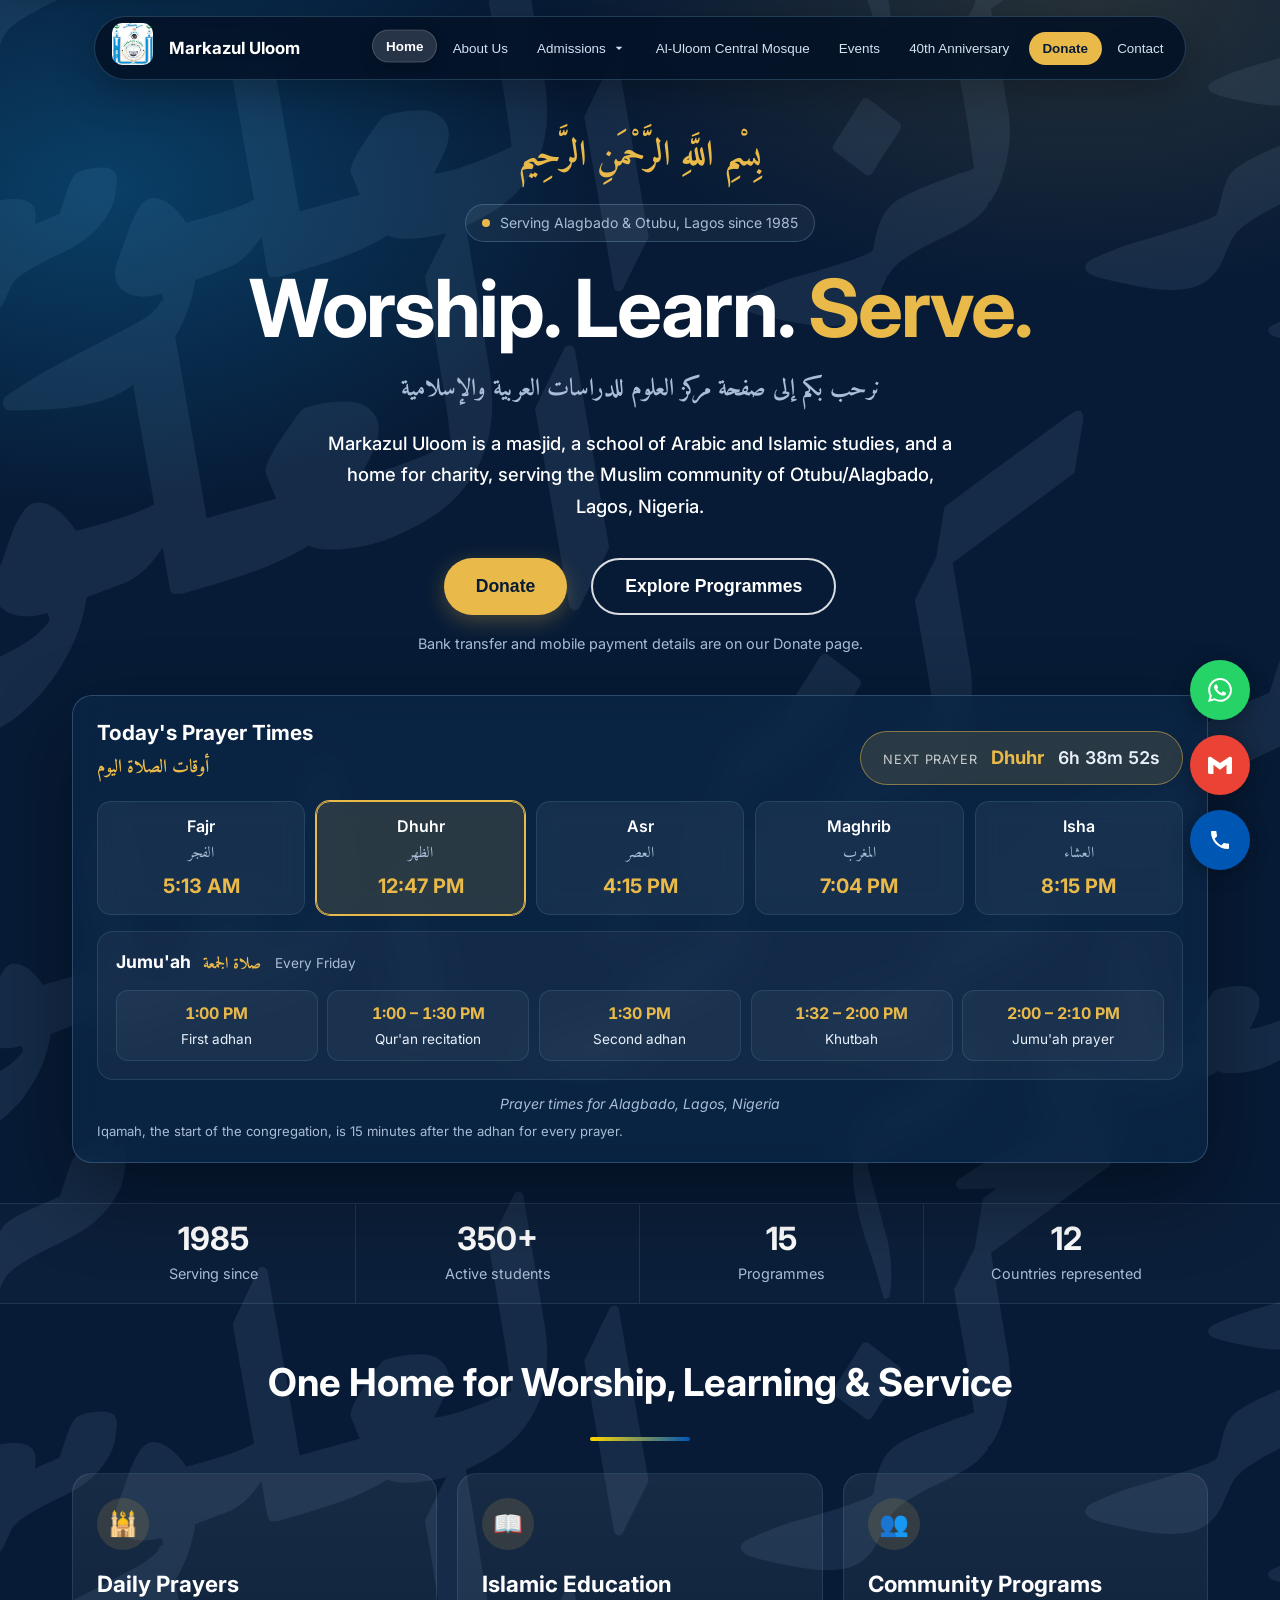
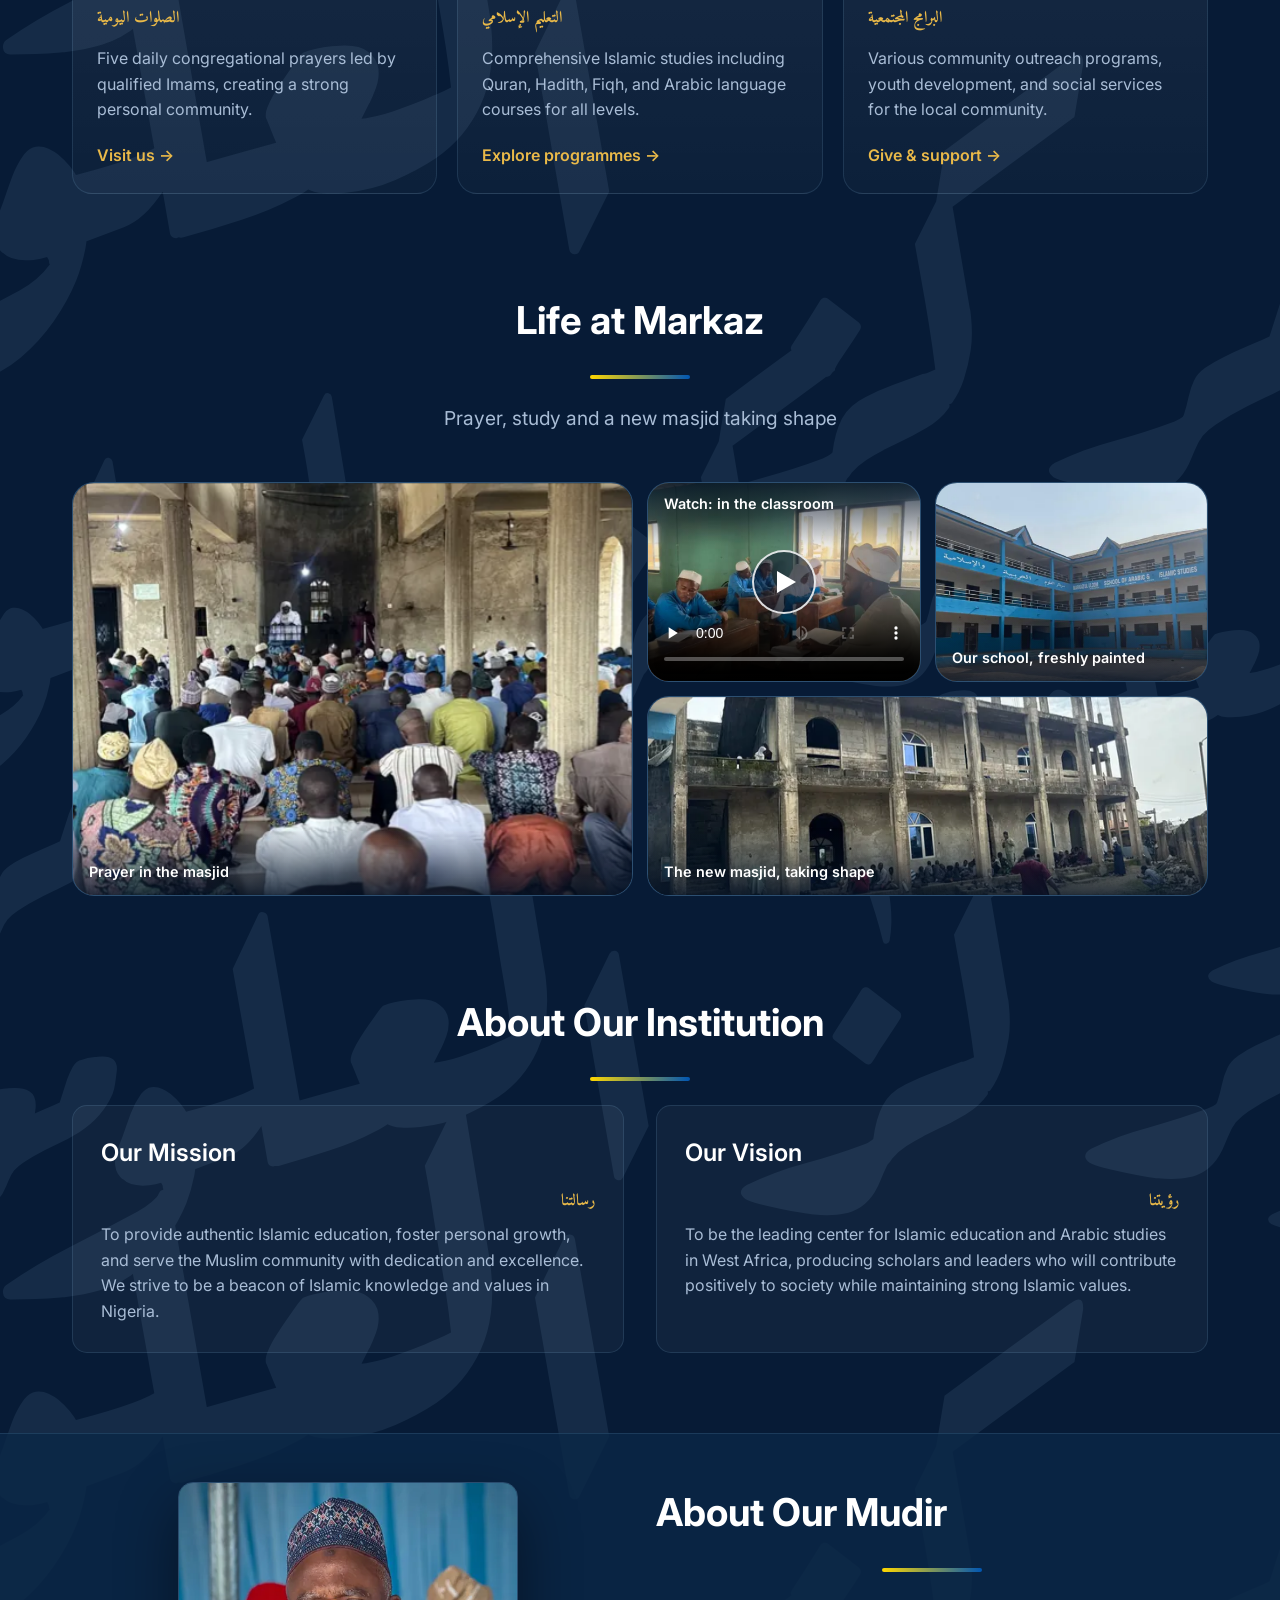
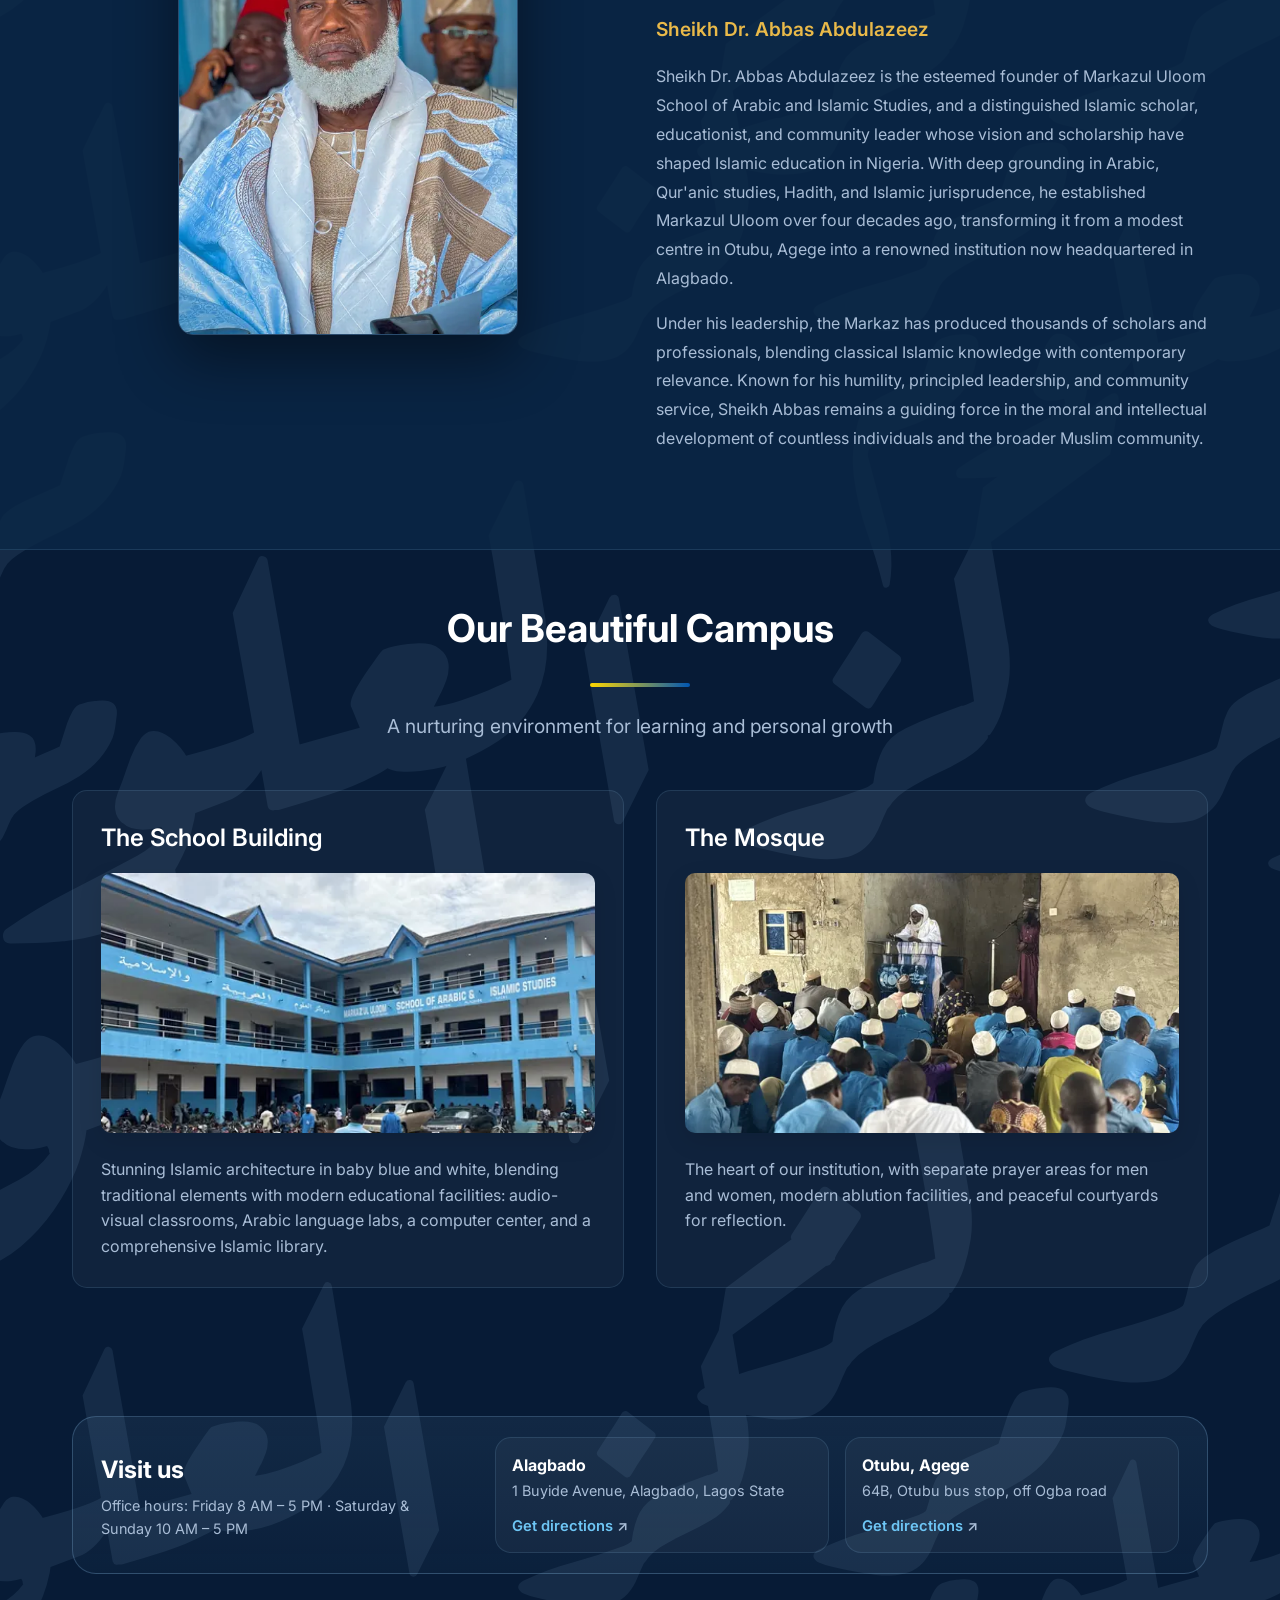
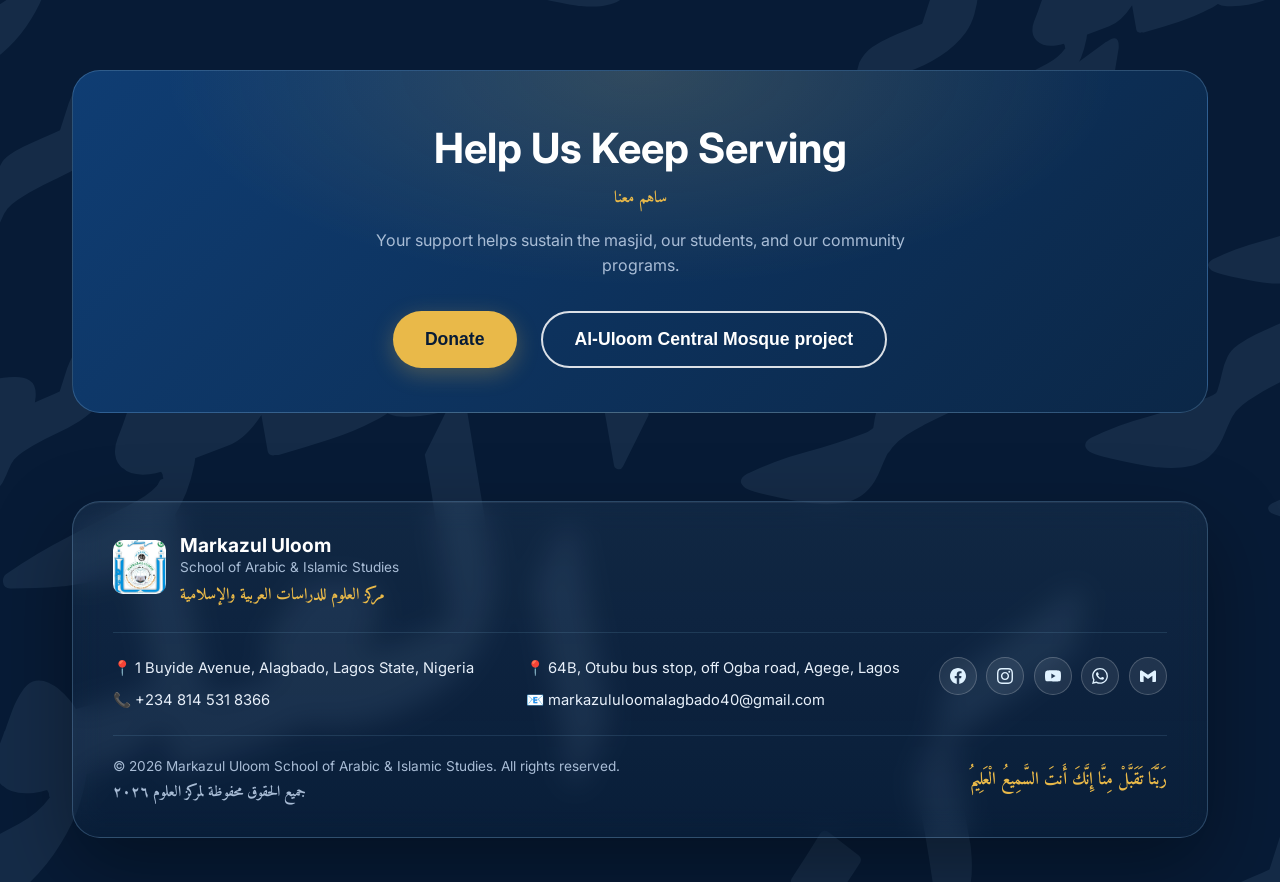
==== commit 5bac2f5d: "Masjid page: show the proposed design (flyer) as how the masjid will look The old architect's sketch" ====
--- a/index.html
+++ b/index.html
@@ -61,8 +61,8 @@
     <meta name="msapplication-TileImage" content="apple-touch-icon.png">
     <meta name="msapplication-TileColor" content="#0056b3">
     
-    <link rel="preload" href="css/styles.min.css?v=52" as="style" onload="this.onload=null;this.rel='stylesheet'">
-    <noscript><link rel="stylesheet" href="css/styles.min.css?v=52"></noscript>
+    <link rel="preload" href="css/styles.min.css?v=53" as="style" onload="this.onload=null;this.rel='stylesheet'">
+    <noscript><link rel="stylesheet" href="css/styles.min.css?v=53"></noscript>
     <link rel="preconnect" href="https://fonts.googleapis.com">
     <link rel="preconnect" href="https://fonts.gstatic.com" crossorigin>
     <link rel="preload" href="https://fonts.googleapis.com/css2?family=Inter:wght@300;400;500;600;700&family=Amiri:wght@400;700&display=swap" as="style" onload="this.onload=null;this.rel='stylesheet'">
@@ -386,10 +386,10 @@
                         <div class="card">
                             <h3>The Mosque</h3>
                             <picture>
-                                <source srcset="images/optimized/masjid-project.webp" type="image/webp">
-                                <img src="images/masjid-project.jpg" alt="Mosque" class="campus-image" loading="lazy" width="1536" height="1024">
+                                <source type="image/webp" srcset="images/photos/masjid-khutbah-640.webp 640w, images/photos/masjid-khutbah-1200.webp 1200w" sizes="(max-width: 700px) 92vw, 560px">
+                                <img src="images/photos/masjid-khutbah-1200.jpg" alt="The imam delivering the khutbah to a seated congregation inside the masjid" class="campus-image" loading="lazy" decoding="async" width="1200" height="675">
                             </picture>
-                            <p>The heart of our institution, with a beautiful blue dome, separate prayer areas for men and women, modern ablution facilities, and peaceful courtyards for reflection.</p>
+                            <p>The heart of our institution, with separate prayer areas for men and women, modern ablution facilities, and peaceful courtyards for reflection.</p>
                         </div>
                     </div>
                 </div>
@@ -1656,12 +1656,14 @@
                             <button class="btn btn-secondary" onclick="document.getElementById('masjid-progress').scrollIntoView({behavior: 'smooth'})">See the progress</button>
                         </div>
                     </div>
-                    <figure class="masjid-arch">
-                        <picture>
-                            <source srcset="images/optimized/masjid-project.webp" type="image/webp">
-                            <img src="images/masjid-project.jpg" alt="Architect's rendering of the new Al-Uloom Central Mosque" width="1536" height="1024">
-                        </picture>
-                        <figcaption>Architect's rendering of the new masjid</figcaption>
+                    <figure class="masjid-plan">
+                        <a href="images/photos/masjid-flyer.jpg" target="_blank" rel="noopener" aria-label="Open the picture of how the new masjid will look in full size">
+                            <picture>
+                                <source type="image/webp" srcset="images/photos/masjid-flyer.webp">
+                                <img src="images/photos/masjid-flyer.jpg" alt="How the new Al-Uloom Central Mosque will look: the building as it stands today, and the proposed designs, a white building with arched windows and two minarets" width="573" height="815" decoding="async">
+                            </picture>
+                        </a>
+                        <figcaption>How the new masjid will look: the work so far, and the proposed design</figcaption>
                     </figure>
                 </div>
             </section>
@@ -1785,15 +1787,9 @@
                     </div>
 
                     <div class="flyer-share">
-                        <a class="flyer-thumb" href="images/photos/masjid-flyer.jpg" target="_blank" rel="noopener" aria-label="Open the mosque project flyer in full size">
-                            <picture>
-                                <source type="image/webp" srcset="images/photos/masjid-flyer.webp">
-                                <img src="images/photos/masjid-flyer.jpg" alt="Flyer: Donate generously to the ongoing Al-Uloom Central mosque project, with a photo of the building today, the proposed designs and the bank account details" width="573" height="815" loading="lazy" decoding="async">
-                            </picture>
-                        </a>
                         <div class="flyer-text">
-                            <h3>The project at a glance</h3>
-                            <p>The masjid as it stands today, the proposed designs, and how to give, all on one flyer. Tap it to open it full size, then send it to family and friends or post it in your group so more people can give toward the masjid.</p>
+                            <h3>Share the project</h3>
+                            <p>Send the flyer to family and friends, or post it in your group, so more people can give toward the masjid. It shows the work so far, the proposed design and how to give.</p>
                             <div class="flyer-actions">
                                 <a class="btn btn-gold" href="images/photos/masjid-flyer.jpg" download="Al-Uloom-Central-Mosque-flyer.jpg">Download the flyer</a>
                                 <a class="btn btn-secondary" href="https://wa.me/?text=Please%20support%20the%20Al-Uloom%20Central%20Mosque%20project%20in%20Alagbado%2C%20Lagos.%20See%20the%20progress%20and%20how%20to%20give%3A%20https%3A%2F%2Fm-uloom.org%2F%23masjid-project" target="_blank" rel="noopener">Share on WhatsApp</a>
@@ -2277,7 +2273,7 @@
         </a>
     </div>
 
-    <script src="./js/script.min.js?v=52" defer></script>
+    <script src="./js/script.min.js?v=53" defer></script>
 </body>
 </html>
 
--- a/css/styles.min.css
+++ b/css/styles.min.css
@@ -1 +1 @@
-*{margin:0;padding:0;box-sizing:border-box}html{scroll-behavior:smooth}body{font-family:Inter,sans-serif;line-height:1.6;color:#333;background-color:#fff;overflow-x:hidden}:focus-visible{outline:2px solid #0056b3;outline-offset:2px;box-shadow:0 0 0 2px #fff}[tabindex="-1"]:focus{outline:0;box-shadow:none}.skip-link{position:fixed;top:0;left:1rem;z-index:2000;padding:.75rem 1.25rem;background:#fff;color:#0056b3;font-weight:600;text-decoration:none;border-radius:0 0 10px 10px;box-shadow:0 4px 15px rgba(0,0,0,.3);transform:translateY(-120%)}.skip-link:focus{transform:translateY(0)}.arabic-text{font-family:Amiri,serif;direction:rtl;text-align:right;color:#0056b3;font-weight:600;margin:.5rem 0}.container{max-width:1200px;margin:0 auto;padding:0 2rem}.header{background:linear-gradient(135deg,#0056b3 0,#007bff 100%);color:#fff;padding:.3rem 0;box-shadow:0 4px 20px rgba(0,86,179,.3);position:fixed;top:0;left:0;right:0;width:100%;z-index:1000}body{font-family:Inter,sans-serif;line-height:1.6;color:#333;background-color:#fff}.header-container{display:flex;justify-content:space-between;align-items:center;padding:0 2rem}.header-content{display:flex;justify-content:space-between;align-items:center;flex-wrap:wrap;gap:1rem}.logo{display:flex;align-items:center;gap:1rem}.logo-text{text-align:left}.logo-subtitle{text-align:center!important;font-size:.8rem!important;margin:.2rem 0 0 0!important}.header-arabic-text{font-size:.9rem!important;color:gold!important;text-align:left!important;direction:rtl;font-weight:700;text-shadow:2px 2px 4px rgba(0,0,0,.3);margin:.2rem 0 0 0!important}.nav{display:flex;gap:.5rem;flex-wrap:wrap}.logo{display:flex;align-items:center;gap:1rem}.logo-img{height:60px;width:auto;border-radius:10px;box-shadow:0 4px 15px rgba(0,0,0,.2)}.logo-text h1{font-size:1.3rem;font-weight:700;margin:0;color:#fff;text-shadow:2px 2px 4px rgba(0,0,0,.3)}.logo-text p{font-size:1rem;margin:0;color:#e0f2ff;font-weight:500}.logo-text .arabic-text{font-size:.9rem;color:#e0f2ff;margin:.2rem 0 0 0}.nav{display:flex;gap:1rem;flex-wrap:wrap;align-items:center}.nav-btn{background:rgba(255,255,255,.1);color:#fff;border:1px solid rgba(255,255,255,.3);padding:.6rem 1rem;border-radius:25px;cursor:pointer;font-weight:500;transition:all .3s ease;font-size:.85rem}.nav-btn.active,.nav-btn:hover{background:rgba(255,255,255,.2);border-color:gold;transform:translateY(-2px);box-shadow:0 4px 15px rgba(0,0,0,.2)}.nav-dropdown{position:relative;display:inline-block}.dropdown-btn{display:flex;align-items:center;gap:.3rem}.dropdown-arrow{width:16px;height:16px;transition:transform .3s ease}.nav-dropdown:focus-within .dropdown-arrow,.nav-dropdown:hover .dropdown-arrow{transform:rotate(180deg)}.dropdown-menu{position:absolute;top:100%;left:0;background:#fff;backdrop-filter:blur(10px);border:1px solid rgba(0,86,179,.3);border-radius:15px;padding:.5rem 0;min-width:150px;opacity:0;visibility:hidden;transform:translateY(-10px);transition:all .3s ease;z-index:1000;box-shadow:0 8px 25px rgba(0,0,0,.3)}.nav-dropdown:focus-within .dropdown-menu,.nav-dropdown:hover .dropdown-menu{opacity:1;visibility:visible;transform:translateY(0)}.dropdown-item{display:block;width:100%;background:0 0;border:none;color:#000;padding:.6rem 1rem;text-align:left;cursor:pointer;font-size:.85rem;font-weight:500;transition:all .3s ease}.dropdown-item:hover{background:rgba(0,86,179,.1);color:#0056b3}.page{display:none}.page.active{display:block}.hero{background:linear-gradient(160deg,#003a78 0,#0056b3 55%,#1a6fcf 100%);color:#fff;padding:3.5rem 0;text-align:center;position:relative;overflow:hidden}.hero::before{content:'';position:absolute;top:0;left:0;right:0;bottom:0;background:url('data:image/svg+xml,<svg xmlns="http://www.w3.org/2000/svg" viewBox="0 0 100 100"><defs><pattern id="islamic" patternUnits="userSpaceOnUse" width="20" height="20"><polygon points="10,0 20,10 10,20 0,10" fill="none" stroke="rgba(255,255,255,0.1)" stroke-width="0.5"/></pattern></defs><rect width="100" height="100" fill="url(%23islamic)"/></svg>');opacity:.3}.hero-content{position:relative;z-index:2}.bismillah{font-size:2.5rem;margin-bottom:2rem;color:gold;text-shadow:2px 2px 4px rgba(0,0,0,.3);text-align:center}.hero-title{font-size:4rem;font-weight:700;margin-bottom:1rem;letter-spacing:-.01em;text-shadow:0 2px 14px rgba(0,0,0,.25)}.hero-subtitle{font-size:2rem;font-weight:500;margin-bottom:1rem;color:#f0f8ff}.hero-arabic{text-align:center!important;font-size:1.8rem!important;color:gold!important;font-weight:700;margin:1.5rem 0!important;text-shadow:2px 2px 4px rgba(0,0,0,.3)}.prayer-times-arabic{color:gold!important;font-size:1.5rem!important;font-weight:700;text-shadow:2px 2px 4px rgba(0,0,0,.3)}.events-arabic{font-size:1.6rem!important;font-weight:700;color:gold!important;text-shadow:2px 2px 4px rgba(0,0,0,.3)}.hero-arabic{font-size:1.8rem;margin:2rem 0;color:gold}.hero-description{font-size:1.3rem;margin-bottom:3rem;max-width:800px;margin-left:auto;margin-right:auto;color:#f0f8ff}.hero-buttons{display:flex;gap:1.5rem;justify-content:center;flex-wrap:wrap}.btn{padding:1rem 2rem;border:none;border-radius:30px;font-size:1.1rem;font-weight:600;cursor:pointer;transition:all .3s ease;text-decoration:none;display:inline-block}.btn-primary{background:#fff;color:#0056b3;box-shadow:0 4px 15px rgba(0,0,0,.2)}.btn-primary:hover{background:#f0f8ff;transform:translateY(-3px);box-shadow:0 6px 20px rgba(0,0,0,.3)}.btn-secondary{background:0 0;color:#fff;border:2px solid rgba(255,255,255,.85)}.btn-secondary:hover{background:#fff;color:#0056b3;transform:translateY(-3px)}.section{padding:3.5rem 0;transition:opacity .3s ease,transform .3s ease}.section-title{text-align:center;font-size:3rem;font-weight:700;margin-bottom:1rem;color:#004080;position:relative}.section-title::after{content:'';display:block;width:100px;height:4px;background:linear-gradient(90deg,gold,#0056b3);margin:1.5rem auto;border-radius:2px}.section-subtitle{text-align:center;font-size:1.2rem;margin-bottom:3rem;color:#0056b3}.page-title{text-align:center;font-size:3.5rem;font-weight:700;margin-bottom:1rem;color:#004080}.page-subtitle{text-align:center;font-size:1.5rem;margin-bottom:3rem;color:#0056b3}.grid{display:grid;gap:2rem;margin-bottom:2rem}.grid-2{grid-template-columns:repeat(auto-fit,minmax(300px,1fr))}.grid-3{grid-template-columns:repeat(auto-fit,minmax(250px,1fr))}.card{background:#fff;padding:2.5rem;border-radius:15px;box-shadow:0 8px 25px rgba(0,86,179,.15);transition:all .3s ease;border:1px solid rgba(0,86,179,.2)}.card:hover{transform:translateY(-8px);box-shadow:0 15px 35px rgba(0,86,179,.25);border-color:gold}.card h3{color:#004080;margin-bottom:1rem;font-size:1.5rem;font-weight:600}.card h4{color:#004080;margin:1.5rem 0 1rem 0;font-size:1.2rem}.card ul{padding-left:1.5rem;margin:1rem 0}.card li{margin-bottom:.5rem;color:#555}.campus-section{background:linear-gradient(135deg,#f0f8ff 0,#e6f3ff 100%)}.campus-image{width:100%;height:350px;object-fit:cover;object-position:center;border-radius:10px;margin-bottom:1.5rem;box-shadow:0 8px 25px rgba(0,0,0,.1)}.services-overview{background:#f5f8fc}.service-card{background:#fff;padding:2.25rem 2rem;border-radius:14px;text-align:center;box-shadow:0 1px 3px rgba(0,40,90,.06);transition:transform .25s ease,box-shadow .25s ease,border-color .25s ease;border:1px solid #dde6f1}.service-card:hover{transform:translateY(-3px);box-shadow:0 10px 28px rgba(0,64,128,.12);border-color:rgba(0,86,179,.35)}.service-icon{display:flex;align-items:center;justify-content:center;width:64px;height:64px;margin:0 auto 1.25rem;border-radius:50%;background:#eaf2fc;font-size:1.9rem;line-height:1}.service-card h3{color:#004080;margin-bottom:1rem;font-size:1.5rem}.service-card .arabic-text{text-align:center;margin-bottom:1rem}.services-grid{display:grid;grid-template-columns:repeat(auto-fit,minmax(350px,1fr));gap:2rem;margin-top:3rem}.service-detail-card{background:#fff;padding:2.25rem 2rem;border-radius:14px;box-shadow:0 1px 3px rgba(0,40,90,.06);transition:transform .25s ease,box-shadow .25s ease,border-color .25s ease;border:1px solid #dde6f1}.service-detail-card:hover{transform:translateY(-3px);box-shadow:0 10px 28px rgba(0,64,128,.12);border-color:rgba(0,86,179,.35)}.service-detail-card .service-icon{width:56px;height:56px;margin:0 0 1rem;font-size:1.6rem}.service-detail-card h3{color:#004080;margin-bottom:.5rem;font-size:1.4rem}.service-detail-card .arabic-text{text-align:left;margin-bottom:1rem}.service-detail-card ul{padding-left:1.5rem;margin-top:1rem}.prayer-times-section{background:linear-gradient(135deg,#0056b3 0,#007bff 100%);color:#fff}.prayer-times-section .section-title{color:#fff}.prayer-times-section .section-title::after{background:linear-gradient(90deg,#fff,gold)}.prayer-times-grid{display:grid;grid-template-columns:repeat(auto-fit,minmax(200px,1fr));gap:1.5rem;margin:3rem 0}.prayer-time-card{background:rgba(255,255,255,.15);padding:2rem;border-radius:15px;text-align:center;backdrop-filter:blur(10px);border:1px solid rgba(255,255,255,.2);transition:all .3s ease}.prayer-time-card:hover{background:rgba(255,255,255,.25);transform:translateY(-5px)}.prayer-name{font-size:1.3rem;font-weight:600;margin-bottom:.5rem}.prayer-arabic{font-family:Amiri,serif;font-size:1.1rem;margin-bottom:1rem;color:gold}.prayer-time{font-size:1.5rem;font-weight:700;color:gold}.prayer-location{text-align:center;font-style:italic;color:#f0f8ff;margin-top:2rem}.hijri-date-display{text-align:center;color:rgba(255,255,255,.85);font-size:.95rem;margin-top:.5rem}.next-prayer-banner{display:flex;justify-content:center;align-items:baseline;flex-wrap:wrap;gap:.4rem .85rem;width:fit-content;margin:1.5rem auto 0;padding:.9rem 1.75rem;background:rgba(255,215,0,.15);border:1px solid rgba(255,215,0,.45);border-radius:50px;backdrop-filter:blur(10px)}.next-prayer-label{font-size:.8rem;letter-spacing:.05em;text-transform:uppercase;color:rgba(255,255,255,.75)}.next-prayer-name{font-weight:700;font-size:1.15rem;color:gold}.next-prayer-countdown{font-variant-numeric:tabular-nums;font-weight:600;font-size:1.1rem}.prayer-time-card.is-next{background:rgba(255,215,0,.2);border-color:gold;box-shadow:0 0 0 2px rgba(255,215,0,.55),0 8px 25px rgba(0,0,0,.2)}.anniversary-hero{background:linear-gradient(135deg,#0056b3 0,#004080 50%,#002040 100%);color:#fff;padding:3.5rem 0 3rem 0;text-align:center;position:relative;overflow:hidden;margin-top:90px}.anniversary-hero::before{content:'';position:absolute;top:0;left:0;right:0;bottom:0;background:url('data:image/svg+xml,<svg xmlns="http://www.w3.org/2000/svg" viewBox="0 0 100 100"><defs><pattern id="stars" patternUnits="userSpaceOnUse" width="25" height="25"><circle cx="12.5" cy="12.5" r="1" fill="rgba(255,255,255,0.1)"/></pattern></defs><rect width="100" height="100" fill="url(%23stars)"/></svg>')}.anniversary-content{position:relative;z-index:2}.anniversary-number{font-size:5rem;font-weight:900;color:gold;text-shadow:4px 4px 8px rgba(0,0,0,.5);margin-bottom:1rem;line-height:1}.anniversary-title{font-size:2.5rem;font-weight:700;margin-bottom:1rem;text-shadow:3px 3px 6px rgba(0,0,0,.4)}.anniversary-subtitle{font-size:2rem;font-weight:500;margin-bottom:2rem;color:#f0f8ff}.anniversary-arabic{font-size:2rem;margin:2rem 0;color:gold}.anniversary-description{font-size:1.5rem;color:#f0f8ff;font-style:italic}.timeline{position:relative;max-width:800px;margin:0 auto;padding:2rem 0}.timeline::before{content:'';position:absolute;left:50%;top:0;bottom:0;width:4px;background:linear-gradient(to bottom,gold,#0056b3);transform:translateX(-50%)}.timeline-item{position:relative;margin-bottom:3rem;display:flex;align-items:center}.timeline-item:nth-child(odd){flex-direction:row}.timeline-item:nth-child(2n){flex-direction:row-reverse}.timeline-year{background:linear-gradient(135deg,gold,#0056b3);color:#fff;padding:1rem 1.5rem;border-radius:50px;font-weight:700;font-size:1.2rem;min-width:100px;text-align:center;box-shadow:0 4px 15px rgba(0,86,179,.3);z-index:2;position:relative}.timeline-content{background:#fff;padding:2rem;border-radius:15px;box-shadow:0 8px 25px rgba(0,86,179,.15);margin:0 2rem;flex:1;border:1px solid rgba(0,86,179,.2)}.timeline-content h3{color:#004080;margin-bottom:1rem;font-size:1.4rem}.achievements-section{background:linear-gradient(135deg,#f0f8ff 0,#e6f3ff 100%)}.achievement-card{background:#fff;padding:3rem 2rem;border-radius:15px;text-align:center;box-shadow:0 8px 25px rgba(0,86,179,.15);transition:all .3s ease;border:1px solid rgba(0,86,179,.2)}.achievement-card:hover{transform:translateY(-8px);box-shadow:0 15px 35px rgba(0,86,179,.25);border-color:gold}.achievement-number{font-size:3.5rem;font-weight:900;color:#9a7200;margin-bottom:1rem;line-height:1}.achievement-card h3{color:#004080;margin-bottom:1rem;font-size:1.5rem}.contact-info{margin-top:2rem}.contact-item{display:flex;align-items:flex-start;gap:1rem;margin-bottom:2rem;padding:1.5rem;background:linear-gradient(135deg,#f0f8ff 0,#e6f3ff 100%);border-radius:10px;border:1px solid rgba(0,86,179,.2)}.contact-icon{font-size:2rem;min-width:50px;color:gold}.contact-item h3{color:#004080;margin-bottom:.5rem;font-size:1.2rem}.contact-item .arabic-text{text-align:left;margin-bottom:.5rem}.office-hours{margin-top:1.5rem}.hours-item{display:flex;justify-content:space-between;padding:1rem;margin-bottom:.5rem;background:linear-gradient(135deg,#f0f8ff 0,#e6f3ff 100%);border-radius:8px;border:1px solid rgba(0,86,179,.2)}.quote-box{background:linear-gradient(135deg,#0056b3 0,#007bff 100%);color:#fff;padding:2rem;border-radius:15px;margin-top:2rem;text-align:center}.quote-box .arabic-text{color:gold;font-size:1.3rem;margin-bottom:1rem}.quote-box em{font-style:italic;font-size:1.1rem}@media (max-width:768px){.container{padding:0 1rem}.logo-text p{font-size:.8rem}.hero-title{font-size:2.5rem}.hero-subtitle{font-size:1.5rem}.hero-arabic{font-size:1.3rem}.section-title{font-size:2rem}.page-title{font-size:2.5rem}.anniversary-number{font-size:5rem}.anniversary-title{font-size:2.5rem}.anniversary-subtitle{font-size:1.3rem}.timeline::before{left:30px}.timeline-item{flex-direction:row!important;padding-left:70px}.timeline-year{position:absolute;left:0;min-width:60px;padding:.5rem;font-size:1rem}.timeline-content{margin:0}.grid-2,.grid-3{grid-template-columns:1fr}.services-grid{grid-template-columns:1fr}.prayer-times-grid{grid-template-columns:repeat(auto-fit,minmax(150px,1fr))}.hero-buttons{flex-direction:column;align-items:center}.btn{width:100%;max-width:300px}}@media (max-width:480px){.hero{padding:4rem 0}.section{padding:3rem 0}.card{padding:1.5rem}.service-card,.service-detail-card{padding:1.5rem}.achievement-card{padding:2rem 1rem}}.imam-section{background:linear-gradient(135deg,#e6f3ff 0,#f0f8ff 100%)}.imam-image-container{text-align:center}.imam-image{max-width:100%;height:auto;border-radius:15px;box-shadow:0 8px 25px rgba(0,86,179,.25);border:5px solid gold}.imam-content{display:flex;flex-direction:column;justify-content:center}.imam-content .section-subtitle,.imam-content .section-title{text-align:left}.imam-content p{margin-bottom:1rem;line-height:1.8;color:#333}@media (max-width:768px){.imam-content .section-subtitle,.imam-content .section-title{text-align:center}}@media (max-width:768px){.nav{justify-content:center;gap:.3rem}}.footer-social{display:flex;flex-direction:row;flex-wrap:wrap;gap:.6rem}.footer-social-link{display:flex;align-items:center;justify-content:center;color:#e0f2ff;text-decoration:none;width:38px;height:38px;border-radius:50%;background:rgba(255,255,255,.08);border:1px solid rgba(255,255,255,.2);transition:all .3s ease}.footer-social-link span{display:none}.footer-social-link .social-icon{width:16px;height:16px}.footer-social-link:hover{background:rgba(255,255,255,.1);color:#fff;transform:translateY(-3px)}.footer-social-link.facebook-footer:hover{background:#1877f2;color:#fff}.footer-social-link.instagram-footer:hover{background:linear-gradient(45deg,#f56040,#e1306c);color:#fff}.footer-social-link.youtube-footer:hover{background:red;color:#fff}.footer-social-link.whatsapp-footer:hover{background:#25d366;color:#fff}.footer-social-link.email-footer:hover{background:#ea4335;color:#fff}.floating-actions{position:fixed;bottom:30px;right:30px;display:flex;flex-direction:column;gap:15px;z-index:1000}.floating-btn{width:60px;height:60px;border-radius:50%;display:flex;align-items:center;justify-content:center;text-decoration:none;color:#fff;font-size:1.5rem;box-shadow:0 4px 20px rgba(0,0,0,.3);transition:all .3s ease;animation:pulse 2s infinite}.floating-btn:hover{transform:scale(1.1);box-shadow:0 6px 25px rgba(0,0,0,.4)}.floating-whatsapp{background:#25d366}.floating-email{background:#ea4335}.floating-phone{background:#0056b3}@keyframes pulse{0%{box-shadow:0 4px 20px rgba(0,0,0,.3)}50%{box-shadow:0 4px 20px rgba(0,0,0,.3),0 0 0 10px rgba(37,211,102,.2)}100%{box-shadow:0 4px 20px rgba(0,0,0,.3)}}.messaging-section{background:linear-gradient(135deg,#f8f9fa 0,#e9ecef 100%);padding:3rem 0;margin:2rem 0;border-radius:15px}.messaging-cards{display:grid;grid-template-columns:repeat(auto-fit,minmax(300px,1fr));gap:2rem;margin-top:2rem}.messaging-card{background:#fff;padding:2rem;border-radius:15px;box-shadow:0 8px 30px rgba(0,0,0,.1);text-align:center;transition:all .3s ease;border:2px solid transparent}.messaging-card:hover{transform:translateY(-5px);box-shadow:0 15px 40px rgba(0,0,0,.15)}.messaging-card.whatsapp-card{border-color:#25d366}.messaging-card.email-card{border-color:#ea4335}.messaging-card.phone-card{border-color:#0056b3}.messaging-icon{font-size:3rem;margin-bottom:1rem;display:block}.messaging-card h3{color:#333;margin-bottom:1rem;font-size:1.5rem}.messaging-card p{color:#666;margin-bottom:1.5rem;line-height:1.6}.messaging-btn{display:inline-block;padding:1rem 2rem;border-radius:25px;text-decoration:none;color:#fff;font-weight:600;transition:all .3s ease;text-transform:uppercase;letter-spacing:1px;font-size:.9rem}.messaging-btn.whatsapp-btn{background:#0f7b3f}.messaging-btn.email-btn{background:#c5221f}.messaging-btn.phone-btn{background:#0056b3}.messaging-btn:hover{transform:translateY(-2px);box-shadow:0 8px 25px rgba(0,0,0,.2)}.messaging-card .response-time{margin-top:1rem;margin-bottom:0;font-size:.85rem;color:#666}@media (max-width:768px){.social-link{width:35px;height:35px;font-size:1rem}.floating-actions{bottom:20px;right:20px;gap:10px}.floating-btn{width:50px;height:50px;font-size:1.2rem}.messaging-cards{grid-template-columns:1fr;gap:1.5rem}.footer-social-link{width:34px;height:34px}}.anniversary-logo-container{text-align:center;margin-bottom:2rem;padding:2rem 0}.anniversary-logo{max-width:220px;width:100%;height:auto;border-radius:50%;box-shadow:0 10px 30px rgba(0,86,179,.3);transition:all .3s ease;border:4px solid gold}.anniversary-logo:hover{transform:scale(1.05);box-shadow:0 15px 40px rgba(0,86,179,.4)}@media (max-width:768px){.anniversary-logo{max-width:180px}.anniversary-logo-container{padding:1rem 0;margin-bottom:1.5rem}}@media (max-width:480px){.anniversary-logo{max-width:150px}.anniversary-logo-container{padding:.5rem 0;margin-bottom:1rem}}.anniversary-inspiration{padding:3rem 0;background:linear-gradient(135deg,#f8f9fa 0,#e9ecef 100%);margin:2rem 0}.inspiration-content{text-align:center}.anniversary-quote-image{max-width:100%;width:800px;height:auto;border-radius:20px;box-shadow:0 15px 40px rgba(0,86,179,.2);transition:all .3s ease;border:3px solid gold}.anniversary-quote-image:hover{transform:translateY(-5px);box-shadow:0 20px 50px rgba(0,86,179,.3)}@media (max-width:1024px){.anniversary-quote-image{width:700px}}@media (max-width:768px){.anniversary-quote-image{width:100%;max-width:600px}.anniversary-inspiration{padding:2rem 0;margin:1.5rem 0}}@media (max-width:480px){.anniversary-quote-image{border-radius:15px;border-width:2px}.anniversary-inspiration{padding:1.5rem 0;margin:1rem 0}}.quranic-verse{font-size:1.8rem;line-height:1.8;color:#0056b3;text-align:center;margin:2rem 0 1rem 0;padding:1.5rem;background:rgba(255,255,255,.9);border-radius:15px;box-shadow:0 8px 25px rgba(0,86,179,.1);border:2px solid gold;max-width:900px;margin-left:auto;margin-right:auto}.verse-reference{font-family:Amiri,serif;font-size:1.1rem;color:gold;text-align:center;margin-bottom:2rem;font-weight:600;text-shadow:1px 1px 2px rgba(0,0,0,.3)}@media (max-width:768px){.quranic-verse{font-size:1.4rem;line-height:1.6;padding:1rem;margin:1.5rem 0 .8rem 0}.verse-reference{font-size:1rem;margin-bottom:1.5rem}}@media (max-width:480px){.quranic-verse{font-size:1.2rem;line-height:1.5;padding:.8rem;margin:1rem 0 .5rem 0}.verse-reference{font-size:.9rem;margin-bottom:1rem}}.forty-years-verse{margin:2rem 0;padding:2rem;background:linear-gradient(135deg,rgba(255,215,0,.1) 0,rgba(0,86,179,.05) 100%);border-radius:20px;border:3px solid gold;box-shadow:0 10px 30px rgba(0,86,179,.15);max-width:1000px;margin-left:auto;margin-right:auto}.quranic-verse-40{font-size:1.6rem;line-height:1.9;color:#fff;text-align:center;margin-bottom:1rem;font-weight:600;text-shadow:2px 2px 4px rgba(0,0,0,.5)}.verse-reference-40{font-family:Amiri,serif;font-size:1.1rem;color:gold;text-align:center;margin-bottom:1.5rem;font-weight:600;text-shadow:1px 1px 2px rgba(0,0,0,.3)}.verse-translation{font-size:1rem;line-height:1.6;color:#333;text-align:center;font-style:italic;background:rgba(255,255,255,.8);padding:1rem;border-radius:10px;border-left:4px solid gold}@media (max-width:768px){.forty-years-verse{padding:1.5rem;margin:1.5rem 0}.quranic-verse-40{font-size:1.3rem;line-height:1.7}.verse-reference-40{font-size:1rem;margin-bottom:1rem}.verse-translation{font-size:.9rem;padding:.8rem}}@media (max-width:480px){.forty-years-verse{padding:1rem;margin:1rem 0}.quranic-verse-40{font-size:1.1rem;line-height:1.6}.verse-reference-40{font-size:.9rem;margin-bottom:.8rem}.verse-translation{font-size:.8rem;padding:.6rem}}.highlight-forty-years{background:linear-gradient(135deg,gold 0,orange 100%);color:#0056b3;padding:.3rem .6rem;border-radius:8px;font-weight:700;text-shadow:1px 1px 2px rgba(0,0,0,.3);box-shadow:0 4px 15px rgba(255,215,0,.4);border:2px solid gold;animation:glow-pulse 2s ease-in-out infinite alternate}.highlight-forty-years-en{background:linear-gradient(135deg,gold 0,orange 100%);color:#0056b3;padding:.2rem .5rem;border-radius:6px;font-weight:700;text-shadow:1px 1px 2px rgba(0,0,0,.3);box-shadow:0 3px 12px rgba(255,215,0,.4);border:2px solid gold;animation:glow-pulse 2s ease-in-out infinite alternate}@keyframes glow-pulse{0%{box-shadow:0 4px 15px rgba(255,215,0,.4)}100%{box-shadow:0 6px 20px rgba(255,215,0,.6)}}@media (max-width:768px){.highlight-forty-years{padding:.2rem .4rem;border-radius:6px;font-size:.95em}.highlight-forty-years-en{padding:.15rem .3rem;border-radius:4px;font-size:.95em}}@media (max-width:480px){.highlight-forty-years{padding:.15rem .3rem;border-radius:4px;font-size:.9em}.highlight-forty-years-en{padding:.1rem .25rem;border-radius:3px;font-size:.9em}}.events-hero{background:linear-gradient(135deg,#0056b3 0,#003d82 100%);color:#fff;padding:4rem 0;text-align:center}.events-hero-content{max-width:800px;margin:0 auto}.events-title{font-size:3rem;margin-bottom:1rem;font-weight:700}.events-arabic{font-size:1.5rem;margin-bottom:1.5rem;color:gold}.events-description{font-size:1.2rem;line-height:1.6;opacity:.9}.events-grid{display:grid;grid-template-columns:repeat(auto-fit,minmax(350px,1fr));gap:2rem;margin-top:2rem}.event-card{background:#fff;border-radius:15px;box-shadow:0 10px 30px rgba(0,86,179,.1);overflow:hidden;transition:all .3s ease;border:2px solid transparent}.event-card:hover{transform:translateY(-5px);box-shadow:0 15px 40px rgba(0,86,179,.2);border-color:gold}.event-card.upcoming{border-left:5px solid gold}.event-date{background:linear-gradient(135deg,#0056b3 0,#003d82 100%);color:#fff;padding:1.5rem;text-align:center;position:relative}.event-month{font-size:1rem;font-weight:600;text-transform:uppercase;letter-spacing:1px}.event-day{font-size:2.5rem;font-weight:700;margin:.5rem 0}.event-year{font-size:.9rem;opacity:.8}.event-content{padding:2rem}.event-content h3{color:#0056b3;font-size:1.4rem;margin-bottom:.5rem;font-weight:600}.event-content .arabic-text{color:gold;font-size:1rem;margin-bottom:1rem}.event-content p{color:#666;line-height:1.6;margin-bottom:1.5rem}.event-details{display:flex;flex-direction:column;gap:.5rem}.event-location,.event-time{font-size:.9rem;color:#0056b3;font-weight:500}.calendar-events{display:grid;grid-template-columns:repeat(auto-fit,minmax(300px,1fr));gap:2rem;margin-top:2rem}.calendar-month{background:#fff;padding:2rem;border-radius:15px;box-shadow:0 8px 25px rgba(0,86,179,.1);border-top:4px solid gold}.calendar-month h3{color:#0056b3;font-size:1.3rem;margin-bottom:.5rem}.calendar-month .arabic-text{color:gold;font-size:1rem;margin-bottom:1.5rem}.event-list{list-style:none;padding:0}.event-list li{padding:.8rem 0;border-bottom:1px solid #eee;color:#666;line-height:1.5}.event-list li:last-child{border-bottom:none}.event-list li strong{color:#0056b3;font-weight:600}.event-registration{background:linear-gradient(135deg,#f8f9fa 0,#e9ecef 100%);border:2px solid gold}.event-registration h2{color:#0056b3;text-align:center;margin-bottom:.5rem}.event-registration .arabic-text{text-align:center;color:gold;font-size:1.1rem;margin-bottom:1.5rem}.event-contact h3,.registration-info h3{color:#0056b3;font-size:1.2rem;margin-bottom:.5rem}.event-contact .arabic-text,.registration-info .arabic-text{color:gold;font-size:1rem;margin-bottom:1rem}.registration-info ul{list-style:none;padding:0}.registration-info ul li{padding:.5rem 0;color:#666;position:relative;padding-left:1.5rem}.registration-info ul li:before{content:"✓";color:gold;font-weight:700;position:absolute;left:0}.event-contact p{color:#666;line-height:1.6;margin-bottom:1rem}@media (max-width:768px){.events-title{font-size:2.2rem}.events-arabic{font-size:1.2rem}.events-description{font-size:1rem}.events-grid{grid-template-columns:1fr;gap:1.5rem}.event-content{padding:1.5rem}.calendar-events{grid-template-columns:1fr;gap:1.5rem}.calendar-month{padding:1.5rem}}@media (max-width:480px){.events-hero{padding:3rem 0}.events-title{font-size:1.8rem}.events-arabic{font-size:1rem}.event-date{padding:1rem}.event-day{font-size:2rem}.event-content{padding:1rem}.calendar-month{padding:1rem}.event-details{gap:.3rem}}.donation-card{background:#fff;padding:2rem;border-radius:15px;box-shadow:0 8px 30px rgba(255,255,255,.1);transition:all .3s ease;border:1px solid rgba(255,255,255,.2)}.donation-card:hover{transform:translateY(-5px);box-shadow:0 15px 40px rgba(255,255,255,.2)}.donation-card h3{color:#0056b3;font-size:1.5rem;margin-bottom:.5rem;font-weight:600}.donation-card .arabic-subtitle{font-size:1.1rem;color:gold;margin-bottom:1rem;text-align:center}.donation-card p{color:#666;margin-bottom:1.5rem;line-height:1.6}.donation-card ul{list-style:none;padding:0}.donation-card ul li{padding:.5rem 0;color:#555;position:relative;padding-left:1.5rem}.donation-card ul li:before{content:"✓";position:absolute;left:0;color:#28a745;font-weight:700}.donation-methods{padding:4rem 0;background:linear-gradient(135deg,#1565c0 0,#1976d2 100%)}.donation-methods .section-title{color:#fff;text-align:center;font-size:3rem;margin-bottom:1rem;font-weight:700}.arabic-subtitle{color:#666;font-size:1rem;margin-bottom:1.5rem;font-style:italic}.bank-details,.contact-info,.location-details{text-align:left;margin:1.5rem 0}.detail-item,.location{margin-bottom:1rem}.detail-item strong,.location strong{color:#1565c0;display:block;margin-bottom:.25rem}.detail-item span,.location p{color:#333;margin:0}.contact-info a{color:#1565c0;text-decoration:none}.contact-info a:hover{text-decoration:underline}.bank-details,.location-details{background:#f8f9fa;padding:1.5rem;border-radius:10px;margin:1rem 0;border-left:4px solid #0056b3}.detail-item,.location{margin-bottom:1rem}.detail-item strong,.location strong{color:#0056b3;display:block;margin-bottom:.25rem}.contact-info p{margin-bottom:.5rem}.contact-info a{color:#0056b3;text-decoration:none}.contact-info a:hover{text-decoration:underline}.donation-impact{padding:4rem 0;background:linear-gradient(135deg,#0056b3 0,#007bff 100%);text-align:center}.donation-impact .section-title{color:#fff;font-size:2.5rem;margin-bottom:1rem}.donation-impact .section-subtitle{color:gold;font-size:1.5rem;margin-bottom:3rem}.stat-card{background:#fff;border-radius:15px;padding:2rem;text-align:center;box-shadow:0 10px 30px rgba(0,0,0,.1);transition:transform .3s ease,box-shadow .3s ease}.stat-card:hover{transform:translateY(-5px);box-shadow:0 15px 40px rgba(0,0,0,.2)}.stat-number{font-size:3rem;font-weight:700;color:#0056b3;margin-bottom:.5rem;line-height:1}.stat-label{font-size:1.1rem;color:#666;font-weight:500}.impact-text{max-width:800px;margin:0 auto;padding:0 2rem}.impact-text p{font-size:1.1rem;color:#fff;line-height:1.8;margin:0}.stat-card{text-align:center;padding:2rem;background:#fff;color:#0056b3;border-radius:15px;box-shadow:0 8px 25px rgba(0,0,0,.1);transition:all .3s ease}.stat-card:hover{transform:translateY(-3px);box-shadow:0 15px 40px rgba(0,0,0,.2)}.stat-number{font-size:3rem;font-weight:700;margin-bottom:.5rem}.stat-label{font-size:1.1rem;opacity:.8}.impact-text{margin-top:3rem;text-align:center}.impact-text p{font-size:1.1rem;color:#333;max-width:800px;margin:0 auto;line-height:1.8}.contact-card{text-align:center;max-width:600px;margin:0 auto}.contact-card h2{font-size:2.5rem;margin-bottom:.5rem;color:#fff}.contact-card .arabic-subtitle{color:gold;font-size:1.3rem;margin-bottom:1.5rem}.contact-card p{font-size:1.1rem;margin-bottom:2rem;opacity:.9}.contact-methods{display:flex;justify-content:center;gap:1rem;flex-wrap:wrap}.contact-btn{display:inline-flex;align-items:center;gap:.5rem;padding:1rem 2rem;background:#fff;color:#0056b3;text-decoration:none;border-radius:50px;font-weight:600;transition:all .3s ease;box-shadow:0 5px 15px rgba(255,255,255,.2)}.contact-btn:hover{transform:translateY(-2px);box-shadow:0 8px 25px rgba(255,255,255,.3);background:#f8f9fa}.btn-icon{width:20px;height:20px}.whatsapp-btn:hover{background:#0a6a35;color:#fff}.email-btn:hover{background:#dc3545;color:#fff}.phone-btn:hover{background:#28a745;color:#fff}.hero-subtitle{color:#fff!important;font-weight:600}.hero-description{color:#fff!important;font-weight:500}@media (max-width:768px){.contact-methods{flex-direction:column;align-items:center}.contact-btn{width:100%;max-width:250px;justify-content:center}.donation-card{padding:1.5rem}.stat-card{padding:1.5rem}.stat-number{font-size:2.5rem}.contact-card h2{font-size:2rem}}@media (max-width:480px){.stat-number{font-size:2rem}}.anniversary-donate-title{color:gold!important;font-weight:700;text-shadow:1px 1px 2px rgba(0,0,0,.3)}.gold-arabic{color:gold!important;font-weight:700;text-shadow:1px 1px 2px rgba(0,0,0,.3)}.white-title{color:#fff!important;font-weight:700;text-shadow:1px 1px 2px rgba(0,0,0,.3)}.support-section{background:linear-gradient(135deg,#f0f8ff 0,#e6f3ff 100%);padding:3rem 0;margin-bottom:0}.support-section .page-title{color:#0056b3;text-shadow:1px 1px 2px rgba(0,0,0,.1)}.support-section .arabic-text{color:gold;font-weight:700}.support-section .intro-text{color:#333;font-size:1.1rem;line-height:1.6;margin-bottom:1rem}.donation-categories-section{background:#fff;padding:3rem 0;margin-bottom:0;border-top:3px solid #0056b3;border-bottom:3px solid #0056b3}.donation-categories-section .section-title{color:#0056b3;text-shadow:1px 1px 2px rgba(0,0,0,.1)}.donation-categories-section .arabic-text{color:gold;font-weight:700}.donation-categories-section .donation-category{background:#f8f9fa;border:2px solid #e9ecef;border-radius:12px;padding:2rem;margin-bottom:1.5rem;transition:all .3s ease;box-shadow:0 2px 8px rgba(0,0,0,.1)}.donation-categories-section .donation-category:hover{transform:translateY(-5px);box-shadow:0 8px 25px rgba(0,86,179,.15);border-color:#0056b3}.donation-categories-section .category-icon{font-size:3rem;margin-bottom:1rem;text-align:center}.donation-categories-section .donation-category h3{color:#0056b3;margin-bottom:.5rem}.donation-categories-section .donation-category .arabic-text{color:gold;font-size:.9rem;margin-bottom:1rem}.donation-categories-section .donation-category p{color:#555;margin-bottom:1rem}.donation-categories-section .category-benefits{list-style:none;padding:0}.donation-categories-section .category-benefits li{color:#666;padding:.3rem 0;padding-left:1.5rem;position:relative}.donation-categories-section .category-benefits li:before{content:"✓";color:#28a745;font-weight:700;position:absolute;left:0}.alumni-category,.bot-category,.staff-category{margin-bottom:2rem}.category-header{text-align:center;margin-bottom:2rem;padding-bottom:1rem;border-bottom:2px solid #e9ecef}.category-icon{font-size:3rem;margin-bottom:1rem}.category-header h3{color:#0056b3;margin-bottom:.5rem}.alumni-member,.bot-member,.staff-member{margin-bottom:2rem;padding:1.5rem;background:#f8f9fa;border-radius:8px;border-left:4px solid #0056b3}.alumni-member:last-child,.bot-member:last-child,.staff-member:last-child{margin-bottom:0}.alumni-member h4,.bot-member h4,.staff-member h4{color:#0056b3;margin-bottom:.5rem;font-size:1.2rem}.alumni-title,.bot-title,.staff-title{color:#666;font-weight:600;margin-bottom:.5rem;font-size:1rem}.alumni-description,.bot-description,.staff-description{color:#555;line-height:1.6;margin-top:.5rem}.alumni-stats .stat-card,.staff-stats .stat-card{transition:transform .3s ease}.alumni-stats .stat-card:hover,.staff-stats .stat-card:hover{transform:translateY(-5px)}.alumni-contact-buttons a{transition:transform .3s ease,box-shadow .3s ease}.alumni-contact-buttons a:hover{transform:translateY(-2px);box-shadow:0 4px 15px rgba(0,0,0,.2)}@media (max-width:768px){.alumni-categories .grid-2,.bot-structure .grid-2,.staff-categories .grid-2{grid-template-columns:1fr}.alumni-stats .grid-4,.staff-stats .grid-4{grid-template-columns:repeat(2,1fr);gap:1rem}.bot-governance .grid-3{grid-template-columns:1fr}.alumni-contact-buttons{flex-direction:column;align-items:center}.alumni-contact-buttons a{width:100%;max-width:250px;text-align:center}}@media (max-width:480px){.alumni-stats .grid-4,.staff-stats .grid-4{grid-template-columns:1fr}.alumni-member,.bot-member,.staff-member{padding:1rem}.category-icon{font-size:2.5rem}}.page .hero,.page .section:first-child{padding-top:160px}@media (max-width:1199px){.page .hero,.page .section:first-child{padding-top:140px}}.large-quote{font-size:3.2rem;font-weight:700;line-height:1.4;text-align:center;color:gold;text-shadow:2px 2px 4px rgba(0,0,0,.3);margin:2rem 0;padding:1.5rem;background:rgba(255,255,255,.1);border-radius:15px;border:2px solid rgba(255,215,0,.3)}@media (max-width:768px){.large-quote{font-size:2.6rem;padding:1rem;margin:1.5rem 0}}@media (max-width:480px){.large-quote{font-size:2.3rem;padding:.8rem;margin:1rem 0}}.donation-intro .arabic-text{font-size:1.4rem;font-weight:700;color:gold;text-shadow:1px 1px 2px rgba(0,0,0,.3);margin:1rem 0;padding:.8rem;background:rgba(255,255,255,.1);border-radius:10px;border:1px solid rgba(255,215,0,.2)}@media (max-width:768px){.donation-intro .arabic-text{font-size:1.2rem;padding:.6rem;margin:.8rem 0}}@media (max-width:480px){.donation-intro .arabic-text{font-size:1.1rem;padding:.5rem;margin:.6rem 0}}.programmes-grid{display:grid;grid-template-columns:repeat(auto-fit,minmax(300px,1fr));gap:2rem;margin-top:2rem}.programme-card{background:rgba(255,255,255,.1);border:1px solid rgba(255,255,255,.2);border-radius:15px;padding:2rem;backdrop-filter:blur(10px);transition:transform .3s ease,box-shadow .3s ease}.programme-card:hover{transform:translateY(-5px);box-shadow:0 10px 30px rgba(0,0,0,.2)}.programme-card h3{color:#8a6500;margin-bottom:1rem;font-size:1.3rem;font-weight:600}.programme-subjects{list-style:none;padding:0}.programme-subjects li{padding:.5rem 0;border-bottom:1px solid rgba(255,255,255,.1);color:#000}.programme-subjects li:last-child{border-bottom:none}.staff-grid{display:grid;grid-template-columns:repeat(auto-fit,minmax(350px,1fr));gap:2rem;margin-top:2rem}.staff-card{background:rgba(255,255,255,.1);border:1px solid rgba(255,255,255,.2);border-radius:15px;padding:2rem;backdrop-filter:blur(10px)}.staff-card h3{color:#8a6500;margin-bottom:1.5rem;font-size:1.4rem;font-weight:600;border-bottom:2px solid gold;padding-bottom:.5rem}.staff-member{margin-bottom:1.5rem}.staff-member h4{color:#000;margin-bottom:.5rem;font-size:1.1rem;font-weight:500}.staff-member p{color:#000;font-size:.95rem;line-height:1.5}.students-content{display:grid;grid-template-columns:repeat(auto-fit,minmax(300px,1fr));gap:2rem;margin-top:2rem}.student-info-card{background:rgba(255,255,255,.1);border:1px solid rgba(255,255,255,.2);border-radius:15px;padding:2rem;backdrop-filter:blur(10px)}.student-info-card h3{color:#8a6500;margin-bottom:1.5rem;font-size:1.4rem;font-weight:600}.stats-grid{display:grid;grid-template-columns:repeat(auto-fit,minmax(120px,1fr));gap:1rem}.stat-item{text-align:center;padding:1rem;background:rgba(255,215,0,.1);border-radius:10px}.stat-number{display:block;font-size:2rem;font-weight:700;color:#9a7200;margin-bottom:.5rem}.stat-label{display:block;font-size:.9rem;color:#000}.services-list{list-style:none;padding:0}.services-list li{padding:.7rem 0;border-bottom:1px solid rgba(255,255,255,.1);color:#000;position:relative;padding-left:1.5rem}.services-list li:before{content:"✓";position:absolute;left:0;color:gold;font-weight:700}.services-list li:last-child{border-bottom:none}.alumni-content{margin-top:2rem}.alumni-stats{display:grid;grid-template-columns:repeat(auto-fit,minmax(200px,1fr));gap:2rem;margin-bottom:3rem}.stat-card{background:rgba(255,215,0,.1);border:2px solid gold;border-radius:15px;padding:2rem;text-align:center;transition:transform .3s ease}.stat-card:hover{transform:translateY(-5px)}.stat-card .stat-number{display:block;font-size:2.5rem;font-weight:700;color:#9a7200;margin-bottom:.5rem}.stat-card .stat-label{display:block;font-size:1rem;color:#000;font-weight:500}.alumni-sections{display:grid;grid-template-columns:repeat(auto-fit,minmax(350px,1fr));gap:2rem}.alumni-card{background:rgba(255,255,255,.1);border:1px solid rgba(255,255,255,.2);border-radius:15px;padding:2rem;backdrop-filter:blur(10px)}.alumni-card h3{color:#8a6500;margin-bottom:1.5rem;font-size:1.4rem;font-weight:600}.career-list{list-style:none;padding:0}.career-list li{padding:.7rem 0;border-bottom:1px solid rgba(255,255,255,.1);color:#000;position:relative;padding-left:1.5rem}.career-list li:before{content:"→";position:absolute;left:0;color:gold;font-weight:700}.career-list li:last-child{border-bottom:none}.contact-info{margin-top:1rem;padding:1rem;background:rgba(255,215,0,.1);border-radius:10px}.contact-info p{margin:.5rem 0;color:#000}.contact-info strong{color:gold}.alumni-card .contact-info strong{color:#8a6500}@media (max-width:768px){.alumni-sections,.programmes-grid,.staff-grid,.students-content{grid-template-columns:1fr;gap:1.5rem}.alumni-stats{grid-template-columns:repeat(auto-fit,minmax(150px,1fr));gap:1rem}.stats-grid{grid-template-columns:1fr}.stat-card .stat-number{font-size:2rem}.alumni-card,.programme-card,.staff-card,.student-info-card{padding:1.5rem}}.admin-intro{background:linear-gradient(135deg,#f8f9fa 0,#e9ecef 100%);padding:2rem;border-radius:12px;margin-bottom:3rem;border-left:4px solid #0056b3}.admin-intro .intro-text{font-size:1.1rem;line-height:1.8;margin-bottom:1rem;color:#495057}.leadership-grid{display:grid;grid-template-columns:repeat(auto-fit,minmax(300px,1fr));gap:2rem;margin-top:2rem}.leader-card{background:#fff;border-radius:12px;padding:2rem;box-shadow:0 4px 20px rgba(0,86,179,.1);border:1px solid #e9ecef;transition:transform .3s ease,box-shadow .3s ease}.leader-card:hover{transform:translateY(-5px);box-shadow:0 8px 30px rgba(0,86,179,.15)}.leader-info h3{color:#0056b3;font-size:1.1rem;margin-bottom:.5rem;font-weight:600}.leader-info h4{color:#333;font-size:1.3rem;margin-bottom:.5rem;font-weight:700}.leader-title{color:#6c757d;font-style:italic;margin-bottom:1rem;font-weight:500}.leader-description{color:#495057;line-height:1.6;margin-bottom:1.5rem}.leader-qualifications h5{color:#0056b3;margin-bottom:.5rem;font-weight:600}.leader-qualifications ul{list-style:none;padding-left:0}.leader-qualifications li{padding:.3rem 0;padding-left:1.5rem;position:relative;color:#495057}.leader-qualifications li::before{content:"✓";position:absolute;left:0;color:#28a745;font-weight:700}.departments-grid{display:grid;grid-template-columns:repeat(auto-fit,minmax(350px,1fr));gap:2rem;margin-top:2rem}.department-card{background:#fff;border-radius:12px;padding:2rem;box-shadow:0 4px 20px rgba(0,86,179,.1);border:1px solid #e9ecef;transition:transform .3s ease,box-shadow .3s ease}.department-card:hover{transform:translateY(-3px);box-shadow:0 6px 25px rgba(0,86,179,.15)}.department-icon{font-size:2.5rem;margin-bottom:1rem;display:block}.department-card h3{color:#0056b3;font-size:1.3rem;margin-bottom:.5rem;font-weight:700}.department-card p{color:#6c757d;margin-bottom:1.5rem;line-height:1.6}.department-functions{list-style:none;padding-left:0}.department-functions li{padding:.4rem 0;padding-left:1.5rem;position:relative;color:#495057;border-bottom:1px solid #f8f9fa}.department-functions li:last-child{border-bottom:none}.department-functions li::before{content:"•";position:absolute;left:0;color:#0056b3;font-weight:700;font-size:1.2rem}.admin-contact-grid{display:grid;grid-template-columns:repeat(auto-fit,minmax(280px,1fr));gap:2rem;margin-top:2rem}.contact-card{background:#fff;border-radius:12px;padding:2rem;box-shadow:0 4px 20px rgba(0,86,179,.1);border:1px solid #e9ecef;border-left:4px solid #0056b3}.contact-card h3{color:#0056b3;font-size:1.2rem;margin-bottom:.5rem;font-weight:700}.contact-details{margin-top:1rem}.contact-details p{margin-bottom:.5rem;color:#495057;line-height:1.5}.contact-details strong{color:#333}.admin-mission-card{background:linear-gradient(135deg,#0056b3 0,#007bff 100%);color:#fff;padding:3rem;border-radius:16px;text-align:center;margin-top:2rem}.admin-mission-card h2{font-size:2rem;margin-bottom:1rem;font-weight:700}.mission-text{font-size:1.1rem;line-height:1.8;margin-bottom:1.5rem;opacity:.95}.mission-arabic{color:gold!important;font-size:1.1rem;margin-bottom:2rem}.commitment-values{margin-top:2rem}.commitment-values h3{font-size:1.5rem;margin-bottom:1rem;font-weight:600}.values-grid{display:grid;grid-template-columns:repeat(auto-fit,minmax(200px,1fr));gap:1.5rem;margin-top:1.5rem}.value-item{background:rgba(255,255,255,.1);padding:1.5rem;border-radius:12px;text-align:center;backdrop-filter:blur(10px);border:1px solid rgba(255,255,255,.2)}.value-icon{font-size:2rem;margin-bottom:1rem;display:block}.value-item h4{font-size:1.1rem;margin-bottom:.5rem;font-weight:600}.value-item p{font-size:.9rem;opacity:.9;line-height:1.5}@media (max-width:768px){.leadership-grid{grid-template-columns:1fr;gap:1.5rem}.departments-grid{grid-template-columns:1fr;gap:1.5rem}.admin-contact-grid{grid-template-columns:1fr;gap:1.5rem}.values-grid{grid-template-columns:repeat(auto-fit,minmax(150px,1fr));gap:1rem}.admin-mission-card{padding:2rem}.admin-mission-card h2{font-size:1.5rem}.contact-card,.department-card,.leader-card{padding:1.5rem}}@media (max-width:480px){.admin-intro{padding:1.5rem}.admin-mission-card{padding:1.5rem}.values-grid{grid-template-columns:1fr}.value-item{padding:1rem}}.main-anniversary-logo{margin:2rem 0;text-align:center}.main-anniversary-image{max-width:400px;width:100%;height:auto;transition:transform .3s ease}.main-anniversary-image:hover{transform:scale(1.05)}@media (max-width:768px){.main-anniversary-image{max-width:300px}}@media (max-width:480px){.main-anniversary-image{max-width:250px}}@media (max-width:768px){.anniversary-hero{margin-top:90px;padding:3rem 0 2.5rem 0}}.bank-info-section{padding:4rem 0;background:linear-gradient(135deg,#f8f9fa 0,#e9ecef 100%)}.bank-details-card{background:#fff;border-radius:15px;padding:2rem;box-shadow:0 10px 30px rgba(0,0,0,.1);margin-bottom:2rem;border:2px solid #0056b3}.bank-header{display:flex;align-items:center;margin-bottom:1.5rem;padding-bottom:1rem;border-bottom:2px solid #f8f9fa}.bank-icon{font-size:2rem;margin-right:1rem;color:#0056b3}.bank-header h3{color:#0056b3;font-size:1.5rem;font-weight:600;margin:0}.bank-details{margin-bottom:1.5rem}.detail-row{display:flex;justify-content:space-between;align-items:center;padding:.75rem 0;border-bottom:1px solid #f0f0f0}.detail-row:last-child{border-bottom:none}.detail-label{font-weight:600;color:#333;flex:1}.detail-value{font-weight:700;color:#0056b3;font-size:1.1rem;flex:2;text-align:right}.bank-note{background:#e3f2fd;padding:1rem;border-radius:8px;border-left:4px solid #0056b3}.bank-note p{margin:0;color:#333;font-size:.95rem}.bank-note a{color:#0056b3;text-decoration:none;font-weight:600}.bank-note a:hover{text-decoration:underline}.mobile-payment-card{background:#fff;border-radius:15px;padding:2rem;box-shadow:0 10px 30px rgba(0,0,0,.1);border:2px solid #28a745}.payment-header{display:flex;align-items:center;margin-bottom:1.5rem;padding-bottom:1rem;border-bottom:2px solid #f8f9fa}.payment-icon{font-size:2rem;margin-right:1rem;color:#28a745}.payment-header h3{color:#28a745;font-size:1.5rem;font-weight:600;margin:0}.payment-options{display:flex;flex-direction:column;gap:1rem}.payment-option{display:flex;justify-content:space-between;align-items:center;padding:.75rem 0;border-bottom:1px solid #f0f0f0}.payment-option:last-child{border-bottom:none}.payment-label{font-weight:600;color:#333;flex:1}.payment-value{font-weight:700;color:#28a745;font-size:1.1rem;flex:1;text-align:right}@media (max-width:768px){.detail-row,.payment-option{flex-direction:column;align-items:flex-start;gap:.5rem}.detail-value,.payment-value{text-align:left;font-size:1rem}.bank-details-card,.mobile-payment-card{padding:1.5rem}.bank-header,.payment-header{flex-direction:column;align-items:flex-start;text-align:left}.bank-icon,.payment-icon{margin-right:0;margin-bottom:.5rem}}.bank-account-section{background:linear-gradient(135deg,#f8f9fa 0,#e9ecef 100%);padding:4rem 0}.bank-info-grid{display:grid;grid-template-columns:1fr 1fr;gap:2rem;margin-top:2rem}.bank-account-card,.mobile-payment-card{background:#fff;padding:2rem;border-radius:15px;box-shadow:0 10px 30px rgba(0,0,0,.1);border:3px solid #0056b3}.mobile-payment-card{border-color:#28a745}.bank-icon,.mobile-icon{font-size:3rem;margin-bottom:1rem;display:block}.bank-account-card h3,.mobile-payment-card h3{color:#0056b3;margin-bottom:1.5rem;font-size:1.5rem;font-weight:600}.mobile-payment-card h3{color:#28a745}.bank-details,.mobile-details{margin-bottom:1.5rem}.detail-row{display:flex;justify-content:space-between;align-items:center;padding:.75rem 0;border-bottom:1px solid #e9ecef}.detail-row:last-child{border-bottom:none}.detail-label{font-weight:600;color:#495057;flex:1}.detail-value{font-weight:700;color:#0056b3;flex:1;text-align:right}.mobile-payment-card .detail-value{color:#1e7e34}.important-notice{background:#fff3cd;border:1px solid #ffeaa7;border-radius:8px;padding:1rem;font-size:.9rem;line-height:1.5}.important-notice a{color:#0056b3;text-decoration:none;font-weight:600}.important-notice a:hover{text-decoration:underline}@media (max-width:768px){.bank-info-grid{grid-template-columns:1fr;gap:1.5rem}.detail-row{flex-direction:column;align-items:flex-start;gap:.5rem}.detail-value{text-align:left}}@media (max-width:768px){.service-icon{width:56px;height:56px;font-size:1.7rem;margin-bottom:1rem}.service-detail-card .service-icon{width:50px;height:50px;font-size:1.45rem;margin-bottom:.8rem}}@media (max-width:480px){.service-icon{width:50px;height:50px;font-size:1.5rem;margin-bottom:.8rem}.service-detail-card .service-icon{width:46px;height:46px;font-size:1.3rem;margin-bottom:.6rem}}.nav-btn{position:relative;overflow:hidden;transform:translateY(0)}.nav-btn:hover{transform:translateY(-2px);box-shadow:0 4px 12px rgba(0,86,179,.3)}.nav-btn::before{content:'';position:absolute;top:0;left:-100%;width:100%;height:100%;background:linear-gradient(90deg,transparent,rgba(255,255,255,.2),transparent);transition:left .5s}.nav-btn:hover::before{left:100%}.card{transform:translateY(0);box-shadow:0 2px 10px rgba(0,0,0,.1)}.card:hover{transform:translateY(-5px);box-shadow:0 8px 25px rgba(0,86,179,.15)}.btn{position:relative;overflow:hidden;transform:scale(1)}.btn:hover{transform:scale(1.05)}.btn:active{transform:scale(.98)}.floating-btn{transform:scale(1) translateY(0);animation:float 3s ease-in-out infinite}.floating-btn:hover{transform:scale(1.1) translateY(-3px);animation-play-state:paused}@keyframes float{0%,100%{transform:translateY(0)}50%{transform:translateY(-5px)}}img{opacity:0;animation:fadeIn .5s ease-in-out forwards}@keyframes fadeIn{to{opacity:1}}@media (max-width:768px){.btn,.floating-btn,.nav-btn{min-height:44px;min-width:44px}.nav{flex-wrap:wrap;gap:.5rem}.nav-btn{font-size:.9rem;padding:.5rem 1rem}}.card:first-child{animation-delay:.1s}.card:nth-child(2){animation-delay:.2s}.card:nth-child(3){animation-delay:.3s}.card:nth-child(4){animation-delay:.4s}.prayer-time-card{transform:scale(1);transition:all .3s cubic-bezier(.4, 0, .2, 1)}.prayer-time-card:hover{transform:scale(1.05);background:linear-gradient(135deg,#0056b3,#007bff);color:#fff}.social-link{transform:scale(1) rotate(0)}.social-link:hover{transform:scale(1.2) rotate(5deg)}@media (prefers-reduced-motion:reduce){*,::after,::before{animation-duration:0s!important;animation-iteration-count:1!important;transition-duration:0s!important}html{scroll-behavior:auto}}.loading{position:relative;overflow:hidden}.loading::after{content:'';position:absolute;top:0;left:-100%;width:100%;height:100%;background:linear-gradient(90deg,transparent,rgba(255,255,255,.4),transparent);animation:shimmer 1.5s infinite}@keyframes shimmer{0%{left:-100%}100%{left:100%}}.modal-close{position:absolute;top:15px;right:20px;background:0 0;border:none;font-size:28px;color:#666;cursor:pointer;width:40px;height:40px;display:flex;align-items:center;justify-content:center;border-radius:50%;transition:all .3s ease;z-index:1}.modal-close:hover{background:#f0f0f0;color:#333;transform:rotate(90deg)}.modal-header{text-align:center;padding:30px 30px 20px;border-bottom:2px solid #e9ecef;background:linear-gradient(135deg,#0056b3 0,#004494 100%);color:#fff;border-radius:17px 17px 0 0;position:relative}.modal-logo{width:80px;height:80px;border-radius:50%;margin-bottom:15px;border:4px solid #fff;box-shadow:0 5px 15px rgba(0,0,0,.2);object-fit:cover}.modal-title{font-family:Inter,sans-serif;font-size:24px;font-weight:700;margin:0;text-shadow:0 2px 4px rgba(0,0,0,.3);line-height:1.3}.modal-body{padding:30px;text-align:center}.modal-message{font-family:Inter,sans-serif;font-size:18px;font-weight:500;color:#333;margin:0 0 20px;line-height:1.6}.modal-date{background:linear-gradient(135deg,#0056b3 0,#004494 100%);color:#fff;padding:15px 25px;border-radius:50px;margin:20px 0;font-family:Inter,sans-serif;font-size:20px;font-weight:600;box-shadow:0 5px 15px rgba(0,86,179,.3);display:inline-block}.modal-subtitle{font-family:Inter,sans-serif;font-size:16px;color:#666;margin:20px 0 0;line-height:1.5}.modal-footer{padding:0 30px 30px;text-align:center}.modal-btn{background:linear-gradient(135deg,#0056b3 0,#004494 100%);color:#fff;border:none;padding:15px 40px;border-radius:50px;font-family:Inter,sans-serif;font-size:16px;font-weight:600;cursor:pointer;transition:all .3s ease;box-shadow:0 5px 15px rgba(0,86,179,.3);text-transform:uppercase;letter-spacing:1px}.modal-btn:hover{transform:translateY(-2px);box-shadow:0 8px 25px rgba(0,86,179,.4);background:linear-gradient(135deg,#004494 0,#036 100%)}.modal-btn:active{transform:translateY(0)}@media (max-width:768px){.modal-content{margin:20px;width:calc(100% - 40px);border-radius:15px}.modal-header{padding:25px 20px 15px;border-radius:12px 12px 0 0}.modal-logo{width:60px;height:60px;margin-bottom:10px}.modal-title{font-size:20px}.modal-body{padding:25px 20px}.modal-message{font-size:16px}.modal-date{font-size:18px;padding:12px 20px}.modal-subtitle{font-size:14px}.modal-footer{padding:0 20px 25px}.modal-btn{padding:12px 30px;font-size:14px}.modal-close{top:10px;right:15px;font-size:24px;width:35px;height:35px}}@keyframes modalFadeIn{from{opacity:0;transform:scale(.7) translateY(50px)}to{opacity:1;transform:scale(1) translateY(0)}}@keyframes modalFadeOut{from{opacity:1;transform:scale(1) translateY(0)}to{opacity:0;transform:scale(.7) translateY(50px)}}.modal-content.animate-in{animation:modalFadeIn .3s ease forwards}.modal-content.animate-out{animation:modalFadeOut .3s ease forwards}.anniversary-page .hero-content{padding-top:120px}.anniversary-page .hero-content .anniversary-logo{max-width:200px;height:auto;display:block;margin:0 auto 20px auto}.anniversary-page-logo{max-width:250px;height:auto;display:block;margin:20px auto}.anniversary-hero .container{padding-top:120px}.anniversary-page-logo{background-color:#fff;border-radius:50%;padding:10px;box-shadow:0 5px 15px rgba(0,0,0,.2);border:4px solid gold}.anniversary-hero .hero-content .anniversary-page-logo{background-color:#fff!important;border-radius:50%!important;max-width:200px!important;height:auto!important;padding:10px!important;box-shadow:0 5px 15px rgba(0,0,0,.2)!important;border:4px solid gold!important}@media (max-width:768px){.anniversary-hero .hero-content .anniversary-page-logo{max-width:150px!important}}.modal-overlay{position:fixed;top:0;left:0;width:100%;height:100%;background:rgba(0,0,0,.8);backdrop-filter:blur(5px);display:none;justify-content:center;align-items:center;z-index:10000;opacity:0;visibility:hidden;transition:all .3s ease}.modal-overlay.show{display:flex;opacity:1;visibility:visible}.modal-content{position:fixed;top:50%;left:50%;transform:translate(-50%,-50%) scale(.7);z-index:10001;background:linear-gradient(135deg,#fff 0,#f8f9fa 100%);border-radius:20px;box-shadow:0 25px 50px rgba(0,0,0,.3);max-width:500px;width:90%;max-height:90vh;overflow-y:auto;position:relative;transform:scale(.7) translateY(50px);transition:all .3s ease;border:3px solid #0056b3}.modal-overlay.show .modal-content{transform:scale(1) translateY(0)}.modal-overlay{position:fixed;top:0;left:0;width:100%;height:100%;background:rgba(0,0,0,.7);display:flex;justify-content:center;align-items:center;z-index:9999;opacity:0;visibility:hidden;transition:opacity .3s ease,visibility .3s ease}.modal-overlay.show{opacity:1;visibility:visible}.modal-content{background:#fff;padding:30px;border-radius:10px;box-shadow:0 5px 15px rgba(0,0,0,.3);max-width:500px;width:90%;position:relative;transform:scale(.9);transition:transform .3s ease}.modal-overlay.show .modal-content{transform:scale(1)}.close-button{position:absolute;top:10px;right:15px;font-size:24px;font-weight:700;color:#333;cursor:pointer;transition:color .3s ease}.close-button:hover{color:#000}.header{padding:.4rem 0}.header-content{gap:.5rem}.logo-img{height:48px}.nav{gap:.6rem}.nav-btn{padding:.5rem .9rem;font-size:.8rem}.mobile-menu-toggle{display:none;flex-direction:column;align-items:center;justify-content:center;gap:5px;width:40px;height:40px;background:0 0;border:2px solid rgba(255,255,255,.4);border-radius:8px;cursor:pointer;padding:0}.mobile-menu-toggle:hover{background:rgba(255,255,255,.15)}.hamburger-bar{display:block;width:20px;height:2px;background:#fff;border-radius:2px;transition:transform .3s ease,opacity .3s ease,width .3s ease}.mobile-menu-toggle[aria-expanded=true] .hamburger-bar:first-child{transform:translateY(7px) rotate(45deg)}.mobile-menu-toggle[aria-expanded=true] .hamburger-bar:nth-child(2){opacity:0;width:0}.mobile-menu-toggle[aria-expanded=true] .hamburger-bar:nth-child(3){transform:translateY(-7px) rotate(-45deg)}@media (max-width:1199px){.header{padding:.5rem 0}.header-content{flex-direction:row;justify-content:space-between;align-items:center;flex-wrap:nowrap}.logo-img{height:38px}.logo-text h1{font-size:1rem}.logo-subtitle{font-size:.65rem!important}.header-arabic-text{font-size:.7rem!important}.mobile-menu-toggle{display:flex;flex-shrink:0}.nav-backdrop{position:fixed;inset:0;width:100%;height:100vh;background:rgba(0,0,0,.5);z-index:998;opacity:0;visibility:hidden;transition:opacity .35s ease,visibility .35s}.nav-backdrop.mobile-open{opacity:1;visibility:visible}.nav{flex-direction:column;justify-content:flex-start;align-items:stretch;position:fixed;top:0;right:0;bottom:0;width:min(300px,82vw);height:100vh;max-height:none;overflow-y:auto;-webkit-overflow-scrolling:touch;gap:.3rem;background:linear-gradient(160deg,#001b3d 0,#003d82 55%,#0056b3 100%);padding:6rem 1.5rem 2rem;z-index:999;box-shadow:-10px 0 35px rgba(0,0,0,.35);visibility:hidden;transform:translateX(100%);transition:transform .35s ease,visibility .35s}.nav.mobile-open{visibility:visible;transform:translateX(0)}.header-content{position:relative}.nav-btn{width:100%;text-align:left;padding:.85rem 1rem;font-size:1.05rem;border:none;border-bottom:1px solid rgba(255,255,255,.14);border-radius:0;border-left:3px solid transparent;background:0 0}.nav-btn.active,.nav-btn:hover{background:rgba(255,255,255,.08);border-left-color:gold;transform:none;box-shadow:none}.nav-dropdown{width:100%}.nav-dropdown .dropdown-btn{border-bottom:1px solid rgba(255,255,255,.14);justify-content:space-between}.nav-dropdown .dropdown-menu{position:static;opacity:1;visibility:inherit;transform:none;display:block;box-shadow:none;background:rgba(0,0,0,.15);width:100%;padding:0;border-radius:0;margin-top:0;border-bottom:1px solid rgba(255,255,255,.14)}.dropdown-item{color:#fff;text-align:left;padding:.65rem 1rem .65rem 2rem;font-size:.92rem}}.faq-intro{text-align:center;color:#555;margin-top:.5rem}.faq-intro a{color:#0056b3;font-weight:600}.faq-list{max-width:760px;margin:2rem auto 0;border-top:1px solid #d9e2ee}.faq-item{border-bottom:1px solid #d9e2ee}.faq-item summary{display:flex;align-items:center;justify-content:space-between;gap:1rem;min-height:56px;padding:1rem .25rem;font-size:1.05rem;font-weight:600;color:#003a78;cursor:pointer;list-style:none;transition:color .2s ease}.faq-item summary::-webkit-details-marker{display:none}.faq-item summary:hover,.faq-item[open] summary{color:#0056b3}.faq-item summary::after{content:'';flex-shrink:0;width:.55rem;height:.55rem;border-right:2px solid currentColor;border-bottom:2px solid currentColor;transform:translateY(-2px) rotate(45deg);transition:transform .2s ease}.faq-item[open] summary::after{transform:translateY(2px) rotate(-135deg)}.faq-answer{padding:0 .25rem 1.25rem;color:#444;line-height:1.7;max-width:680px}.faq-answer p+p{margin-top:.6rem}.faq-answer a{color:#0056b3;font-weight:600;text-decoration:underline}:root{--navy-950:#041225;--navy-900:#071b36;--navy-850:#0b2747;--navy-800:#11365f;--azure:#1093d8;--sky:#6ec6f5;--line:rgba(150, 205, 245, 0.13);--line-strong:rgba(150, 205, 245, 0.24);--text:#e8f0fa;--muted:#a9bdd6;--gold:#e9b949;--gold-soft:rgba(233, 185, 74, 0.14)}@media (max-width:1199px){.header{background:rgba(4,18,37,.97);box-shadow:none;border-bottom:1px solid var(--line)}}@media (min-width:1200px){.header{background:0 0;box-shadow:none;padding:16px 0}.header .container{max-width:1380px}.header-content{flex-wrap:nowrap;gap:1rem;padding:.4rem .5rem .4rem 1.1rem;background:rgba(4,18,37,.88);-webkit-backdrop-filter:blur(18px) saturate(140%);backdrop-filter:blur(18px) saturate(140%);border:1px solid rgba(150,205,245,.22);border-radius:999px;box-shadow:0 12px 40px rgba(0,0,0,.28)}.logo-img{height:42px;box-shadow:none}.logo-text .header-arabic-text,.logo-text .logo-subtitle{display:none}.logo-text h1{font-size:1.05rem;white-space:nowrap}.nav{flex-wrap:nowrap;gap:.1rem}.nav-btn{background:0 0;border:1px solid transparent;border-radius:999px;padding:.5rem .8rem;font-size:.84rem;color:#d7e2f3;white-space:nowrap;box-shadow:none}.nav-btn:hover{background:rgba(255,255,255,.09);color:#fff;transform:none;box-shadow:none}.nav-btn.active{background:rgba(255,255,255,.14);color:#fff}#donate-btn{background:var(--gold);color:var(--navy-900);font-weight:700;margin-left:.25rem}#donate-btn.active,#donate-btn:hover{background:#f2c862;color:var(--navy-900)}.dropdown-menu{background:var(--navy-850);border:1px solid var(--line-strong);border-radius:16px;top:calc(100% + 6px)}.dropdown-item{color:#d7e2f3}.dropdown-item:hover{background:rgba(255,255,255,.08);color:#fff}}.btn-gold{background:var(--gold);color:var(--navy-900);box-shadow:0 6px 22px rgba(233,185,74,.28)}.btn-gold:hover{background:#f2c862;transform:translateY(-2px)}#home-page{color:var(--text)}#home-page .hero{background:radial-gradient(60% 55% at 85% 0,rgba(233,185,74,.14),transparent 70%),radial-gradient(55% 60% at 8% 25%,rgba(16,147,216,.3),transparent 70%);padding:9.5rem 0 8rem}#home-page .hero::before{display:none}#home-page .bismillah{font-size:2.2rem;margin-bottom:1.25rem;color:var(--gold);text-shadow:none}.hero-eyebrow{display:inline-flex;align-items:center;gap:.6rem;margin:0 0 1.5rem;padding:.4rem 1rem;border:1px solid var(--line-strong);border-radius:999px;background:rgba(255,255,255,.05);color:var(--muted);font-size:.88rem}.hero-eyebrow::before{content:'';width:8px;height:8px;border-radius:50%;background:var(--gold)}#home-page .hero-title{font-size:clamp(2.6rem, 7vw, 5rem);line-height:1.05;letter-spacing:-.025em;margin-bottom:1.25rem;color:#fff;text-shadow:none}.hero-title .hl{color:var(--gold)}#home-page .hero-arabic{color:var(--muted)!important;font-size:1.5rem!important;text-shadow:none;margin:0 0 1.25rem!important}#home-page .hero-description{color:var(--muted);font-size:1.15rem;line-height:1.7;max-width:640px;margin-bottom:2.25rem}.hero-note{margin-top:1.1rem;font-size:.9rem;color:var(--muted)}.prayer-panel-wrap{position:relative;z-index:3;margin-top:-4.5rem}.prayer-panel{background:rgba(11,39,71,.74);-webkit-backdrop-filter:blur(16px);backdrop-filter:blur(16px);border:1px solid var(--line-strong);border-radius:24px;padding:1.75rem;box-shadow:0 30px 80px rgba(0,0,0,.4)}.prayer-panel-head{display:flex;align-items:flex-end;justify-content:space-between;flex-wrap:wrap;gap:1rem 2rem}.prayer-panel-title{font-size:1.5rem;color:#fff;margin:0}.prayer-panel .prayer-times-arabic{color:var(--gold)!important;font-size:1.15rem!important;text-align:left;text-shadow:none;margin:.2rem 0 0}.prayer-panel .hijri-date-display{text-align:left;color:var(--muted);margin-top:.15rem}.prayer-panel .next-prayer-banner{margin:0;padding:.7rem 1.4rem;background:var(--gold-soft);border-color:rgba(233,185,74,.5)}.prayer-panel .next-prayer-name{color:var(--gold)}.prayer-panel .prayer-times-grid{grid-template-columns:repeat(5,1fr);gap:.9rem;margin:1.5rem 0 0}.prayer-panel .prayer-time-card,.prayer-panel .prayer-time-card:hover{background:rgba(255,255,255,.05);border:1px solid var(--line);border-radius:16px;padding:1.1rem .5rem;color:var(--text);transform:none}.prayer-panel .prayer-time-card:hover{background:rgba(255,255,255,.09)}.prayer-panel .prayer-time-card.is-next{background:var(--gold-soft);border-color:var(--gold);box-shadow:0 0 0 1px var(--gold)}.prayer-panel .prayer-name{font-size:1rem;margin-bottom:.15rem;color:#fff}.prayer-panel .prayer-arabic{font-size:1.05rem;margin-bottom:.5rem;color:var(--muted)}.prayer-panel .prayer-time{font-size:1.4rem;color:var(--gold)}.prayer-panel .prayer-location{margin:1.1rem 0 0;font-size:.88rem;color:var(--muted)}.hstats{margin-top:3.5rem;border-top:1px solid var(--line);border-bottom:1px solid var(--line);background:rgba(255,255,255,.02)}.hstats-grid{display:grid;grid-template-columns:repeat(4,1fr)}.hstat{padding:1.75rem 1rem;text-align:center;border-right:1px solid var(--line)}.hstat:last-child{border-right:none}.hstat-number{display:block;font-size:2.4rem;font-weight:700;line-height:1.1;color:#fff}.hstat-label{display:block;margin-top:.35rem;font-size:.9rem;color:var(--muted)}#home-page .section-title{color:#fff}#home-page .section-subtitle{color:var(--muted)}#home-page .arabic-text{color:var(--gold)}.pillars{display:grid;grid-template-columns:repeat(3,1fr);gap:1.5rem;margin-top:3rem}.pillar{display:flex;flex-direction:column;align-items:flex-start;background:linear-gradient(180deg,rgba(255,255,255,.07),rgba(255,255,255,.025));border:1px solid var(--line);border-radius:20px;padding:2rem;transition:transform .25s ease,border-color .25s ease}.pillar:hover{transform:translateY(-3px);border-color:rgba(233,185,74,.45)}.pillar .service-icon{margin:0 0 1.25rem;background:var(--gold-soft)}.pillar h3{color:#fff;font-size:1.4rem;margin-bottom:.25rem}.pillar .arabic-text{text-align:left;margin:0 0 .9rem}.pillar p{color:var(--muted);flex:1}.pillar-link{margin-top:1.25rem;color:var(--gold);font-weight:600;text-decoration:none}.pillar-link:hover{text-decoration:underline}#home-page .card{background:rgba(255,255,255,.04);border:1px solid var(--line);box-shadow:none;color:var(--text)}#home-page .card:hover{transform:translateY(-3px);border-color:rgba(233,185,74,.45);box-shadow:none}#home-page .card h3{color:#fff}#home-page .card p{color:var(--muted)}#home-page .imam-section{background:rgba(11,39,71,.8);border-top:1px solid var(--line);border-bottom:1px solid var(--line)}#home-page .imam-image{border:1px solid var(--line-strong);box-shadow:0 24px 60px rgba(0,0,0,.45)}#home-page .imam-content p{color:var(--muted)}#home-page .imam-content .section-subtitle{color:var(--gold);font-weight:600}#home-page .campus-section{background:0 0}.cta-band{position:relative;overflow:hidden;text-align:center;padding:3.5rem 2rem;border:1px solid var(--line-strong);border-radius:28px;background:radial-gradient(60% 90% at 50% 0,rgba(233,185,74,.16),transparent 70%),linear-gradient(135deg,#0f3d73,var(--navy-850))}.cta-band h2{font-size:clamp(1.8rem, 4vw, 2.6rem);color:#fff;margin-bottom:.25rem}.cta-band .arabic-text{text-align:center;margin:0 0 1rem}.cta-band p{max-width:560px;margin:0 auto 2rem;color:var(--muted)}@media (max-width:1199px){#home-page .hero{padding:7.5rem 0 7rem}}@media (max-width:900px){.prayer-panel .prayer-times-grid{grid-template-columns:repeat(3,1fr)}.pillars{grid-template-columns:1fr}.hstats-grid{grid-template-columns:repeat(2,1fr)}.hstat:nth-child(2){border-right:none}.hstat:nth-child(-n+2){border-bottom:1px solid var(--line)}}@media (max-width:600px){#home-page .hero{padding:6.5rem 0 6rem}#home-page .bismillah{font-size:1.8rem}.prayer-panel{padding:1.25rem;border-radius:20px}.prayer-panel .prayer-times-grid{grid-template-columns:repeat(2,1fr)}.prayer-panel .prayer-time-card:last-child{grid-column:1/-1}.prayer-panel-wrap{margin-top:-3.5rem}.cta-band{padding:2.5rem 1.25rem}}#home-page .hero{padding:7.5rem 0 6.25rem}.prayer-panel-wrap{margin-top:-3.75rem}.prayer-panel{padding:1.25rem 1.5rem;border-radius:20px}.prayer-panel-title{font-size:1.3rem}.prayer-panel .prayer-times-grid{margin-top:1rem;gap:.7rem}.prayer-panel .prayer-time-card,.prayer-panel .prayer-time-card:hover{padding:.75rem .4rem;border-radius:14px}.prayer-panel .prayer-arabic{margin-bottom:.25rem;font-size:.95rem}.prayer-panel .prayer-time{font-size:1.25rem}.prayer-panel .prayer-location{margin-top:.8rem}.hstats{margin-top:2.5rem}.hstat{padding:1.1rem .75rem}.hstat-number{font-size:2rem}#home-page .section{padding:3rem 0}#home-page .section-title{font-size:2.4rem}.pillars{margin-top:2rem;gap:1.25rem}.pillar{padding:1.5rem}.pillar .service-icon{width:52px;height:52px;font-size:1.5rem;margin-bottom:1rem}#home-page .card{padding:1.75rem}#home-page .imam-image{max-width:340px}#home-page .campus-image{height:260px;margin-bottom:1rem}.cta-band{padding:2.75rem 2rem}@media (max-width:600px){#home-page .hero{padding:5.5rem 0 4.75rem}#home-page .bismillah{font-size:1.5rem;margin-bottom:.75rem}.hero-eyebrow{font-size:.78rem;padding:.3rem .8rem;margin-bottom:1rem}#home-page .hero-title{font-size:2.3rem;margin-bottom:.75rem}#home-page .hero-arabic{font-size:1.15rem!important;margin:0 0 .75rem!important}#home-page .hero-description{font-size:.98rem;line-height:1.6;margin-bottom:1.25rem}.hero-buttons{gap:.6rem}.hero-buttons .btn{padding:.75rem 1.4rem;font-size:.95rem}.hero-note{font-size:.78rem;margin-top:.8rem}.prayer-panel-wrap{margin-top:-3rem}.prayer-panel{padding:1rem}.prayer-panel-head{gap:.75rem}.prayer-panel-title{font-size:1.15rem}.prayer-panel .prayer-times-arabic{font-size:1rem!important}.prayer-panel .hijri-date-display{font-size:.85rem}.prayer-panel .next-prayer-banner{width:100%;justify-content:center;padding:.5rem 1rem;gap:.3rem .6rem}.prayer-panel .next-prayer-label{font-size:.7rem}.prayer-panel .next-prayer-countdown,.prayer-panel .next-prayer-name{font-size:1rem}.prayer-panel .prayer-times-grid{grid-template-columns:1fr;gap:.45rem;margin-top:.9rem}.prayer-panel .prayer-time-card,.prayer-panel .prayer-time-card:hover{display:flex;align-items:center;gap:.6rem;padding:.55rem .85rem;text-align:left;border-radius:12px}.prayer-panel .prayer-time-card:last-child{grid-column:auto}.prayer-panel .prayer-name{margin:0;flex:0 0 4.8rem;font-size:.95rem}.prayer-panel .prayer-arabic{margin:0;flex:1;text-align:left;font-size:1rem}.prayer-panel .prayer-time{font-size:1.1rem}.prayer-panel .prayer-location{margin-top:.7rem;font-size:.8rem}.hstats{margin-top:1.75rem}.hstat{padding:.85rem .4rem}.hstat-number{font-size:1.55rem}.hstat-label{font-size:.75rem;margin-top:.15rem}#home-page .section{padding:2.25rem 0}#home-page .section-title{font-size:1.65rem;margin-bottom:.5rem}#home-page .section-subtitle{font-size:.95rem}#home-page .grid{gap:1rem}.pillars{margin-top:1.25rem;gap:.8rem}.pillar{padding:1.1rem 1.15rem;border-radius:16px}.pillar .service-icon{width:40px;height:40px;font-size:1.15rem;margin-bottom:.6rem}.pillar h3{font-size:1.15rem}.pillar .arabic-text{margin-bottom:.5rem;font-size:1rem}.pillar p{font-size:.92rem;line-height:1.55}.pillar-link{margin-top:.7rem;font-size:.92rem}#home-page .card{padding:1.15rem}#home-page .card h3{font-size:1.15rem;margin-bottom:.4rem}#home-page .card p{font-size:.92rem;line-height:1.6}#home-page .imam-image{max-width:190px}#home-page .imam-content p{font-size:.92rem;line-height:1.65;margin-bottom:.75rem}#home-page .campus-image{height:170px;margin-bottom:.75rem}.cta-band{padding:1.75rem 1.1rem;border-radius:20px}.cta-band h2{font-size:1.45rem}.cta-band p{font-size:.92rem;margin-bottom:1.1rem}}@media (max-width:600px){#home-page .hero-buttons{flex-direction:row;justify-content:center}#home-page .hero-buttons .btn{width:auto;flex:0 1 auto}.pillars{display:flex;overflow-x:auto;scroll-snap-type:x mandatory;scroll-padding-left:1rem;-webkit-overflow-scrolling:touch;scrollbar-width:none;gap:.8rem;margin-left:-1rem;margin-right:-1rem;padding:.25rem 1rem .75rem}.pillars::-webkit-scrollbar{display:none}.pillar{flex:0 0 82%;scroll-snap-align:start}#home-page .imam-image{max-width:160px}#home-page .imam-content p{font-size:.9rem;line-height:1.6}#home-page .campus-image{height:150px}}.floating-actions{transition:opacity .25s ease,transform .25s ease,visibility .25s ease}.floating-actions.is-hidden{opacity:0;visibility:hidden;transform:translateY(8px)}.footer{position:relative;z-index:2;background:0 0;padding:2.5rem 0 2.75rem;color:var(--text)}.footer .container{position:relative}.footer-card{padding:2rem 2.5rem;border:1px solid var(--line-strong);border-radius:28px;background:linear-gradient(180deg,rgba(150,205,245,.07),rgba(150,205,245,.02));-webkit-backdrop-filter:blur(14px);backdrop-filter:blur(14px);box-shadow:0 30px 80px rgba(0,0,0,.35),inset 0 1px 0 rgba(255,255,255,.06)}.fc-top{display:flex;flex-wrap:wrap;align-items:center;justify-content:space-between;gap:1.25rem 2rem}.fc-brand{display:flex;align-items:center;gap:.9rem}.fc-logo{height:54px;width:auto;border-radius:10px}.fc-name{font-weight:700;font-size:1.2rem;line-height:1.2;color:#fff}.fc-sub{font-size:.85rem;color:var(--muted)}.footer .fc-ar{margin:.25rem 0 0;font-size:1rem;text-align:left;color:var(--gold)}.fc-contact{display:flex;flex-wrap:wrap;align-items:flex-start;justify-content:space-between;gap:1.25rem 2rem;margin-top:1.5rem;padding-top:1.5rem;border-top:1px solid var(--line)}.fc-contact-list{flex:1 1 32rem;display:grid;grid-template-columns:repeat(auto-fit,minmax(16rem,1fr));gap:.6rem 2rem;margin:0;padding:0;list-style:none}.fc-contact-list li{color:var(--muted);font-size:.92rem;line-height:1.5}.fc-contact-list a{color:var(--text);text-decoration:none}.fc-contact-list a:hover{color:var(--gold);text-decoration:underline}.fc-bottom{display:flex;flex-wrap:wrap;align-items:center;justify-content:space-between;gap:.75rem 2rem;margin-top:1.5rem;padding-top:1.25rem;border-top:1px solid var(--line)}.fc-copy p{margin:0 0 .2rem;font-size:.85rem;color:var(--muted)}.footer .fc-copy-ar{margin:0;font-size:.95rem;text-align:left;color:var(--muted)}.footer .fc-dua{margin:0;font-size:1.1rem;text-align:right;color:var(--gold)}@media (max-width:700px){.footer{padding:1.75rem 0 2rem}.footer-card{padding:1.25rem;border-radius:22px}.fc-top{flex-direction:column;align-items:flex-start}.fc-logo{height:46px}.fc-contact{margin-top:1.1rem;padding-top:1.1rem}.fc-contact-list{grid-template-columns:1fr;gap:.5rem}.fc-bottom{flex-direction:column;align-items:flex-start;margin-top:1.1rem;padding-top:1rem}.footer .fc-dua{text-align:left}}body{position:relative;background:var(--navy-900);color:var(--text)}body::before{content:'';position:absolute;inset:0;z-index:-1;pointer-events:none;background:url("../images/calligraphy-tile.svg?v=2") right top/clamp(760px,125vw,2000px) auto repeat;opacity:.085}.page .page-title,.page .section-title{color:#fff}.page h2,.page h3,.page h4,.page h5{color:#fff}.page address,.page dd,.page li,.page p,.page td{color:var(--muted)}.page b,.page strong{color:var(--text)}.page .intro-text,.page .section-subtitle{color:var(--muted)}.page .arabic-text{color:var(--gold)}.page a:not(.btn):not(.pillar-link):not(.contact-btn):not(.messaging-btn){color:var(--sky)}.page a:not(.btn):not(.pillar-link):hover{color:var(--gold)}.page [style*="color: #0056b3"],.page [style*="color:#0056b3"]{color:var(--sky)!important}.page [style*="color: #666"],.page [style*="color:#666"]{color:var(--muted)!important}.page [style*="color: #333"]{color:var(--text)!important}.page [style*="background-color: #f8f9fa"],.page [style*="background: white"]{background:rgba(150,205,245,.05)!important}.page .achievements-section,.page .admin-intro,.page .anniversary-inspiration,.page .bank-account-section,.page .bank-info-section,.page .bg-light,.page .campus-section,.page .donation-categories-section,.page .donation-section,.page .messaging-section,.page .services-overview,.page .support-section{background:0 0}.page .achievement-card,.page .alumni-card,.page .alumni-member,.page .bank-account-card,.page .bank-details,.page .bank-details-card,.page .bank-note,.page .bot-member,.page .calendar-month,.page .card,.page .contact-card,.page .contact-item,.page .department-card,.page .donation-card,.page .donation-category,.page .event-card,.page .event-registration,.page .hours-item,.page .impact-card,.page .important-notice,.page .leader-card,.page .location-details,.page .messaging-card,.page .mobile-payment-card,.page .programme-card,.page .quote-box,.page .service-detail-card,.page .staff-card,.page .staff-member,.page .stat-card,.page .stat-item,.page .student-info-card,.page .timeline-content{background:linear-gradient(180deg,rgba(150,205,245,.08),rgba(150,205,245,.03));border:1px solid var(--line-strong);box-shadow:none;color:var(--text)}.page .achievement-card:hover,.page .alumni-card:hover,.page .card:hover,.page .event-card:hover,.page .messaging-card:hover,.page .programme-card:hover,.page .service-detail-card:hover,.page .staff-card:hover,.page .stat-card:hover,.page .student-info-card:hover{transform:translateY(-3px);border-color:rgba(233,185,74,.5);box-shadow:none}.page .alumni-card .contact-info strong,.page .alumni-card h3,.page .programme-card h3,.page .staff-card h3,.page .student-info-card h3{color:var(--gold)}.page .achievement-number,.page .stat-card .stat-number,.page .stat-number{color:var(--gold)}.page .service-icon{background:var(--gold-soft)}.page .pillar-card{background:linear-gradient(180deg,rgba(150,205,245,.08),rgba(150,205,245,.03));border:1px solid var(--line-strong);box-shadow:none}.events-hero{background:radial-gradient(55% 90% at 85% 0,rgba(233,185,74,.13),transparent 70%),radial-gradient(55% 90% at 10% 20%,rgba(16,147,216,.28),transparent 70%);color:var(--text)}.events-hero::before{display:none}.page .events-hero .page-title,.page .events-hero h1{color:#fff}.page .event-date{background:linear-gradient(135deg,#0f3d73,#0b2747);border:1px solid var(--line-strong);color:var(--text)}.page .event-day{color:var(--gold)}.page .event-card.upcoming{border-left:4px solid var(--gold)}.anniversary-hero{background:radial-gradient(60% 80% at 80% 0,rgba(233,185,74,.14),transparent 70%),linear-gradient(135deg,#0f3d73 0,#0b2747 55%,#071b36 100%)}.timeline::before{background:linear-gradient(to bottom,var(--gold),var(--azure))}.timeline-year{background:linear-gradient(135deg,var(--gold),var(--azure));color:var(--navy-950);box-shadow:none}.page .stat-card .stat-label,.page .stat-label{color:var(--muted)}.page .stats-grid{grid-template-columns:repeat(3,1fr)}.page .stats-grid .stat-number{font-size:1.7rem}.programmes-grid{grid-template-columns:repeat(auto-fit,minmax(240px,1fr))}.page .contact-item{background:rgba(150,205,245,.05);border:1px solid var(--line)}.page .contact-icon{color:var(--gold)}.page .detail-label{color:var(--muted)}.page .detail-value{color:var(--sky)}.page .mobile-payment-card .detail-value{color:#7ddba7}.page .bank-account-card,.page .bank-details-card{border-top:3px solid var(--azure)}.page .mobile-payment-card{border-top:3px solid #7ddba7}.svg-defs{position:absolute;width:0;height:0;overflow:hidden}.about-cards{align-items:start}.page .about-cards .card h2{margin-bottom:.4rem}.masjid-hero-grid{display:grid;grid-template-columns:1.15fr 0.85fr;gap:3rem;align-items:center}.masjid-hero-copy .page-subtitle,.masjid-hero-copy .page-title,.masjid-hero-copy .section-subtitle{text-align:left}.masjid-hero-copy .page-title{font-size:clamp(2.2rem, 5vw, 3.6rem);line-height:1.1;letter-spacing:-.02em;margin-bottom:.25rem}.masjid-hero-copy .hero-buttons{justify-content:flex-start;margin-top:1.5rem}.hadith{margin:1.75rem 0 0;padding:1.25rem 1.5rem;border-left:3px solid var(--gold);border-radius:0 16px 16px 0;background:linear-gradient(90deg,rgba(233,185,74,.12),transparent)}.hadith blockquote{margin:0}.page .hadith .hadith-ar{margin:0 0 .75rem;font-family:Amiri,serif;font-size:clamp(1.5rem, 3vw, 2.1rem);font-weight:700;line-height:1.9;direction:rtl;text-align:right;color:var(--gold)}.page .hadith .hadith-en{margin:0 0 .4rem;font-style:italic;color:var(--text)}.page .hadith figcaption{color:var(--muted);font-size:.9rem}.masjid-arch{position:relative;margin:0 auto 2.5rem;width:min(100%,430px);aspect-ratio:3/4;filter:drop-shadow(0 30px 60px rgba(16, 147, 216, .28))}.masjid-arch::before{content:'';position:absolute;inset:0;background:linear-gradient(160deg,var(--gold),var(--azure));-webkit-clip-path:url(#masjid-arch);clip-path:url(#masjid-arch)}.masjid-arch picture{position:absolute;inset:5px;display:block;-webkit-clip-path:url(#masjid-arch);clip-path:url(#masjid-arch)}.masjid-arch img{width:100%;height:100%;object-fit:cover;object-position:50% 45%;display:block}.page .masjid-arch figcaption{position:absolute;left:0;right:0;bottom:-2rem;text-align:center;font-size:.85rem;color:var(--muted)}.phases{position:relative;display:grid;grid-template-columns:repeat(4,1fr);gap:1rem;margin:2.5rem 0 0;padding:0;list-style:none}.phases::after,.phases::before{content:'';position:absolute;top:21px;left:12.5%;height:3px;border-radius:3px}.phases::before{right:12.5%;background:var(--line-strong)}.phases::after{width:25%;background:linear-gradient(90deg,var(--gold),var(--azure))}.phase{position:relative;padding:0 .5rem;text-align:center}.phase-node{position:relative;z-index:1;display:grid;place-items:center;width:44px;height:44px;margin:0 auto 1rem;border-radius:50%;border:3px solid var(--line-strong);background:var(--navy-900);color:var(--muted);font-weight:700}.phase.is-done .phase-node{background:var(--gold);border-color:var(--gold);color:var(--navy-950)}.phase.is-current .phase-node{border-color:var(--azure);color:#fff;box-shadow:0 0 0 6px rgba(16,147,216,.22);animation:phase-pulse 2.4s ease-in-out infinite}.phase.is-future .phase-node{border-style:dashed}@keyframes phase-pulse{0%,100%{box-shadow:0 0 0 4px rgba(16,147,216,.22)}50%{box-shadow:0 0 0 10px rgba(16,147,216,.08)}}@media (prefers-reduced-motion:reduce){.phase.is-current .phase-node{animation:none}}.page .phase-step{display:block;font-size:.8rem;letter-spacing:.08em;text-transform:uppercase;color:var(--muted)}.page .phase h3{margin:.2rem 0 .5rem;font-size:1.15rem}.phase-status{display:inline-block;margin-bottom:.6rem;padding:.15rem .7rem;border:1px solid var(--line-strong);border-radius:999px;font-size:.75rem;font-weight:600;letter-spacing:.05em;text-transform:uppercase;color:var(--muted)}.phase.is-done .phase-status{background:var(--gold-soft);border-color:rgba(233,185,74,.5);color:var(--gold)}.phase.is-current .phase-status{background:rgba(16,147,216,.16);border-color:rgba(16,147,216,.6);color:var(--sky)}.page .phase p{max-width:22rem;margin:0 auto;font-size:.92rem;line-height:1.6}@media (max-width:900px){.masjid-hero-grid{grid-template-columns:1fr;gap:2rem}.masjid-arch{order:-1;width:min(78%,340px)}.masjid-hero-copy .page-subtitle,.masjid-hero-copy .page-title,.masjid-hero-copy .section-subtitle{text-align:center}.masjid-hero-copy .hero-buttons{justify-content:center}.phases{grid-template-columns:1fr;gap:1.75rem}.phases::after,.phases::before{top:22px;left:21px;width:3px}.phases::before{right:auto;bottom:22px;height:auto}.phases::after{height:calc((100% - 44px)/ 3);background:linear-gradient(180deg,var(--gold),var(--azure))}.phase{display:grid;grid-template-columns:44px 1fr;column-gap:1rem;padding:0;text-align:left}.phase-node{grid-row:1/span 4;margin:0}.page .phase p{margin:0;max-width:none}.phase-status{justify-self:start}}.copy-btn{margin-left:.6rem;padding:.2rem .75rem;border:1px solid rgba(233,185,74,.6);border-radius:999px;background:var(--gold-soft);color:var(--gold);font:inherit;font-size:.8rem;font-weight:600;cursor:pointer;transition:background .2s ease,color .2s ease}.copy-btn.is-copied,.copy-btn:hover{background:var(--gold);color:var(--navy-950)}.page .donation-impact{padding:2.5rem 2rem;border:1px solid var(--line-strong);border-radius:24px;background:linear-gradient(135deg,#0f3d73 0,#0b2747 100%);text-align:center}.page .donation-impact h3{margin-bottom:.25rem;font-size:1.8rem}.page .donation-impact>.arabic-text{margin:0 0 1.5rem;text-align:center}.page .impact-card{padding:1.5rem;text-align:center}.impact-icon{display:grid;place-items:center;width:56px;height:56px;margin:0 auto 1rem;border-radius:50%;background:var(--gold-soft);font-size:1.6rem;line-height:1}.donation-options h4{margin:1.25rem 0 .5rem}.donation-tier{display:flex;align-items:baseline;justify-content:space-between;gap:1rem;padding:.7rem 0;border-bottom:1px solid var(--line)}.donation-tier:last-child{border-bottom:none}.tier-name{color:var(--text);font-weight:500}.tier-amount{color:var(--gold);font-weight:700;white-space:nowrap}@media (min-width:1200px){.header-content{width:fit-content;margin-inline:auto;justify-content:center;gap:2.25rem}}.page:not(#home-page) .section{padding:2.25rem 0}.page:not(#home-page) .hero,.page:not(#home-page) .section:first-child{padding-top:7rem}.page:not(#home-page) .section-title{font-size:2.1rem;margin-bottom:.5rem}.page:not(#home-page) .page-title{font-size:2.5rem;margin-bottom:.25rem}.page:not(#home-page) .section-subtitle{margin-bottom:1.5rem;font-size:1.05rem}.page:not(#home-page) .grid{gap:1.25rem;margin-bottom:1.25rem}.page:not(#home-page) .card{padding:1.5rem}.page:not(#home-page) .achievement-card,.page:not(#home-page) .alumni-card,.page:not(#home-page) .bank-account-card,.page:not(#home-page) .contact-card,.page:not(#home-page) .department-card,.page:not(#home-page) .leader-card,.page:not(#home-page) .messaging-card,.page:not(#home-page) .mobile-payment-card,.page:not(#home-page) .programme-card,.page:not(#home-page) .staff-card,.page:not(#home-page) .stat-card,.page:not(#home-page) .student-info-card{padding:1.25rem 1.5rem}.page:not(#home-page) .staff-grid{gap:1.25rem;margin-top:1.25rem}.page:not(#home-page) .staff-card h3{margin-bottom:1rem}.page:not(#home-page) .staff-member{margin-bottom:.75rem;padding:.8rem 1rem}.page:not(#home-page) .contact-item{padding:1rem 1.25rem;margin-bottom:1rem}.page:not(#home-page) .timeline{padding:1rem 0}.page:not(#home-page) .timeline-item{margin-bottom:1.5rem}.page:not(#home-page) .timeline-content{padding:1.1rem 1.4rem}.page:not(#home-page) .timeline-year{padding:.6rem 1.2rem;font-size:1.05rem}.admin-leadership{grid-template-columns:1fr}.admin-leadership .bot-list{display:grid;grid-template-columns:repeat(auto-fill,minmax(250px,1fr));gap:.9rem}.admin-leadership .bot-member{margin:0;padding:1rem}.admin-leadership .bot-description{font-size:.88rem;line-height:1.5}.anniversary-hero{margin-top:0;padding:7rem 0 2rem}.anniversary-hero .container{padding-top:0}.anniversary-emblem{display:grid;place-content:center;justify-items:center;width:150px;height:150px;margin:0 auto 1.25rem;border:2px solid var(--gold);border-radius:50%;background:radial-gradient(circle at 50% 35%,rgba(233,185,74,.22),rgba(233,185,74,.04) 70%);box-shadow:0 0 0 8px rgba(233,185,74,.08),0 0 0 9px rgba(233,185,74,.35),0 20px 50px rgba(0,0,0,.35);line-height:1}.emblem-number{font-size:4.2rem;font-weight:800;letter-spacing:-.03em;color:var(--gold)}.emblem-label{margin-top:.3rem;font-size:.8rem;letter-spacing:.3em;text-transform:uppercase;color:var(--text)}.mini-stats{display:grid;grid-template-columns:1fr 1fr;gap:1rem;margin-top:1.25rem;padding-top:1.25rem;border-top:1px solid var(--line)}.mini-stat-number{display:block;font-size:1.9rem;font-weight:700;line-height:1.1;color:var(--gold)}.mini-stat-label{font-size:.85rem;color:var(--muted)}.donation-split{display:grid;grid-template-columns:1.1fr 0.9fr;gap:2rem;align-items:start}.donation-split .btn{margin-top:.5rem}@media (max-width:800px){.donation-split{grid-template-columns:1fr;gap:1.25rem}}@media (max-width:600px){.page:not(#home-page) .section{padding:1.6rem 0}.page:not(#home-page) .hero,.page:not(#home-page) .section:first-child{padding-top:5.5rem}.page:not(#home-page) .section-title{font-size:1.65rem}.page:not(#home-page) .page-title{font-size:2rem}.page:not(#home-page) .section-subtitle{margin-bottom:1rem}.page:not(#home-page) .grid{gap:1rem;margin-bottom:1rem}.page:not(#home-page) .card{padding:1.1rem}.page:not(#home-page) .achievement-card,.page:not(#home-page) .alumni-card,.page:not(#home-page) .bank-account-card,.page:not(#home-page) .contact-card,.page:not(#home-page) .department-card,.page:not(#home-page) .leader-card,.page:not(#home-page) .messaging-card,.page:not(#home-page) .mobile-payment-card,.page:not(#home-page) .programme-card,.page:not(#home-page) .staff-card,.page:not(#home-page) .stat-card,.page:not(#home-page) .student-info-card{padding:1rem 1.1rem}.anniversary-hero{padding:5.5rem 0 1.5rem}.anniversary-emblem{width:120px;height:120px}.emblem-number{font-size:3.2rem}.admin-leadership .bot-list{grid-template-columns:1fr}}.page .grid-4{grid-template-columns:repeat(4,1fr);gap:1rem}.page .achievement-number{font-size:2.6rem}.services-grid{grid-template-columns:repeat(auto-fit,minmax(240px,1fr));gap:1.25rem;margin-top:1.25rem}.page .service-detail-card{padding:1.25rem 1.4rem}#contact-page .grid-2{align-items:start}#contact-page .contact-info{display:grid;grid-template-columns:1fr 1fr;gap:0 1rem}.bank-info-grid{align-items:start}.anniversary-donation .grid-2{grid-template-columns:1fr}.anniversary-goals{display:grid;grid-template-columns:repeat(2,1fr);gap:.9rem 1.5rem}.anniversary-goals h4{grid-column:1/-1}.anniversary-tiers{display:grid;grid-template-columns:repeat(auto-fit,minmax(230px,1fr));gap:1rem}.anniversary-quote-image{display:block;width:100%;max-width:540px;height:auto;margin-inline:auto}.admin-leadership .category-header{display:flex;flex-wrap:wrap;align-items:center;gap:.4rem .9rem;margin-bottom:1rem;text-align:left}.admin-leadership .category-icon{margin:0;font-size:1.6rem}.admin-leadership .category-header h3{margin:0;font-size:1.35rem}.admin-leadership .category-header .arabic-text{margin:0}.admin-leadership .bot-member h4{margin:0 0 .2rem;font-size:1.05rem}.admin-leadership .bot-title{margin:0 0 .1rem;font-size:.9rem}.admin-leadership .bot-member .arabic-text{margin:0 0 .3rem;font-size:.95rem}@media (max-width:900px){.page .grid-4{grid-template-columns:repeat(2,1fr)}}@media (max-width:700px){#contact-page .contact-info{grid-template-columns:1fr}.anniversary-goals{grid-template-columns:1fr}}@media (max-width:480px){.page .grid-4{grid-template-columns:1fr}}@media (max-width:600px){.page:not(#home-page) .card ul{margin:.6rem 0}.department-functions li,.page:not(#home-page) .card li{margin-bottom:.2rem;padding-top:.1rem;padding-bottom:.1rem}.page .department-card{padding:1rem 1.1rem}.page .department-icon{margin-bottom:.2rem;font-size:1.5rem}.page .department-card p{margin-bottom:.6rem}.page .contact-card,.page .messaging-card{padding:1rem 1.1rem}.page .contact-card p,.page .messaging-card p{margin-bottom:.8rem}.page .anniversary-tier{padding:.9rem 1rem}.page .tier-header{margin-bottom:.5rem}.page:not(#home-page) .timeline-item{margin-bottom:1rem}.page:not(#home-page) .timeline-content{padding:.9rem 1rem}.page .event-card{margin-bottom:0}.admin-leadership .bot-member{padding:.8rem .9rem}.admin-leadership .bot-description{font-size:.85rem;line-height:1.45}.page .achievement-card{padding:1rem}.page .achievement-number{font-size:2.2rem}}@media (max-width:600px){.admin-contact-grid,.admin-leadership .bot-list,.anniversary-tiers,.departments-grid,.events-grid{display:flex;overflow-x:auto;scroll-snap-type:x mandatory;scroll-padding-left:1rem;-webkit-overflow-scrolling:touch;scrollbar-width:none;gap:.8rem;margin-inline:-1rem;padding:.25rem 1rem .75rem}.admin-leadership .bot-list{margin-inline:-1.1rem;padding-inline:1.1rem;scroll-padding-left:1.1rem}.admin-contact-grid::-webkit-scrollbar,.admin-leadership .bot-list::-webkit-scrollbar,.anniversary-tiers::-webkit-scrollbar,.departments-grid::-webkit-scrollbar,.events-grid::-webkit-scrollbar{display:none}.admin-contact-grid>*,.admin-leadership .bot-list>*,.anniversary-tiers>*,.departments-grid>*,.events-grid>*{flex:0 0 82%;margin:0;scroll-snap-align:start}}.page .admin-mission-card{background:linear-gradient(135deg,#0f3d73 0,#0b2747 100%);border:1px solid var(--line-strong);border-radius:24px;color:var(--text)}.page .admin-mission-card{margin-top:0;padding:2rem 2rem 2.25rem}.page .admin-mission-card .arabic-text{text-align:center}.page .admin-mission-card .mission-text{color:var(--text);opacity:1}.page .value-item{background:rgba(150,205,245,.07);border:1px solid var(--line-strong)}.page .value-item p{color:var(--muted)}.page .stats-grid{grid-template-columns:repeat(3,minmax(0,1fr));gap:.6rem}.page .stats-grid .stat-item{min-width:0;padding:.8rem .35rem}.page .stats-grid .stat-number{font-size:1.5rem}.page .stats-grid .stat-label{font-size:.78rem;overflow-wrap:anywhere}#contact-page .contact-info{grid-template-columns:repeat(2,minmax(0,1fr));gap:.9rem;margin:0;padding:0;background:0 0;border:0}#contact-page .contact-item{min-width:0;margin-bottom:0}#contact-page .contact-item>div{min-width:0;overflow-wrap:anywhere}.page .alumni-card .contact-info{padding:1rem;background:rgba(233,185,74,.08);border:1px solid rgba(233,185,74,.25);border-radius:12px}.page .verse-translation{background:rgba(150,205,245,.08);color:var(--text);border:1px solid var(--line-strong);border-left:4px solid var(--gold)}@media (max-width:700px){#contact-page .contact-info{grid-template-columns:1fr}.page .admin-mission-card{padding:1.25rem}}#contact-page .contact-icon{flex:0 0 auto;min-width:2rem}.admin-leadership,.anniversary-donation .grid-2{grid-template-columns:minmax(0,1fr)}.admin-leadership>.card,.anniversary-donation .grid-2>.card{min-width:0}@media (min-width:901px){#contact-page .grid-2{grid-template-columns:minmax(0,1.5fr) minmax(0,1fr)}}#contact-page .contact-item>div{overflow-wrap:break-word}.page .donation-intro .arabic-text{padding:1rem 1.5rem;border:1px solid rgba(233,185,74,.35);border-radius:16px;background:linear-gradient(90deg,rgba(233,185,74,.06),rgba(233,185,74,.14),rgba(233,185,74,.06));color:var(--gold);font-size:clamp(1.33rem, calc((min(100vw - 4rem, 71rem) - 3rem) * .0335), 2.4rem);font-weight:700;line-height:1.8;word-spacing:0.12em;text-align:center;text-wrap:balance;text-shadow:none}.page .admin-intro .arabic-text,.page .anniversary-arabic,.page .anniversary-quote .arabic-text{text-align:center}@media (max-width:1199px){.header{transition:padding .25s ease}.header .logo-img,.header .logo-text h1{transition:height .25s ease,font-size .25s ease}.header.is-compact{padding:.25rem 0}.header.is-compact .logo-img{height:28px}.header.is-compact .logo-text h1{font-size:.9rem}.nav-glider{display:none}}@media (min-width:1200px){.header-content{--logo-h:42px;--pill-pad-y:0.4rem;--pill-pad-l:1.1rem;--pill-pad-r:0.5rem;--pill-gap:2.25rem;--btn-pad-y:0.5rem;--btn-pad-x:0.8rem;--btn-size:0.84rem;--brand-w:12rem;--brand-o:1;padding:var(--pill-pad-y) var(--pill-pad-r) var(--pill-pad-y) var(--pill-pad-l);gap:var(--pill-gap);transition:padding .3s ease,gap .3s ease,box-shadow .3s ease}.header.is-compact .header-content{--logo-h:32px;--pill-pad-y:0.28rem;--pill-pad-l:0.65rem;--pill-pad-r:0.3rem;--pill-gap:0.9rem;--btn-pad-y:0.36rem;--btn-pad-x:0.66rem;--btn-size:0.8rem;--brand-w:0rem;--brand-o:0;box-shadow:0 8px 22px rgba(0,0,0,.3)}.logo-img{height:var(--logo-h);transition:height .3s ease}.logo-text{max-width:var(--brand-w);opacity:var(--brand-o);overflow:hidden;transition:max-width .3s ease,opacity .2s ease}.nav{position:relative}.nav-btn{padding:var(--btn-pad-y) var(--btn-pad-x);font-size:var(--btn-size);transition:background-color .2s ease,color .2s ease,padding .3s ease,font-size .3s ease}.nav-btn::before{display:none}.nav-glider{position:absolute;top:0;left:0;width:var(--w,0);height:var(--h,0);transform:translate(var(--x,0),var(--y,0));border-radius:999px;background:rgba(255,255,255,.14);box-shadow:inset 0 0 0 1px rgba(255,255,255,.16);opacity:0;pointer-events:none;transition:transform .4s cubic-bezier(.22, 1, .36, 1),width .4s cubic-bezier(.22, 1, .36, 1),height .4s cubic-bezier(.22, 1, .36, 1),opacity .2s ease}.nav-glider.is-on{opacity:1}.nav-glider.is-tracking{transition:none}.nav-btn.active:not(#donate-btn),.nav-btn:not(#donate-btn):hover{background:0 0}.nav-btn.active:not(#donate-btn){font-weight:600}.nav-btn.active:not(#donate-btn),.nav-btn:not(#donate-btn):hover{border-color:transparent}.nav-btn:not(#donate-btn):hover{color:#fff}}@media (max-width:1199px){.header .header-arabic-text,.header .logo-subtitle{max-height:2rem;overflow:hidden;transition:max-height .25s ease,opacity .2s ease,margin .25s ease}.header.is-compact .header-arabic-text,.header.is-compact .logo-subtitle{max-height:0;opacity:0;margin:0!important}.mobile-menu-toggle{position:relative;z-index:1001}.nav{background:linear-gradient(180deg,var(--navy-850) 0,var(--navy-950) 100%);border-left:1px solid var(--line-strong);box-shadow:-18px 0 50px rgba(0,0,0,.5);padding:4.75rem 1rem 2rem;gap:.2rem}.nav-btn,.nav-dropdown .dropdown-btn{border:none;border-radius:14px;padding:.8rem 1rem;font-size:1rem;font-weight:500;color:#d7e2f3;background:0 0;transition:background-color .2s ease,color .2s ease}.nav-btn::before{display:none}.nav-btn.active,.nav-btn:hover{background:rgba(255,255,255,.08);color:#fff;border:none;box-shadow:none}.nav-btn.active:not(#donate-btn){background:rgba(255,255,255,.1);box-shadow:inset 3px 0 0 var(--gold);font-weight:600}.nav-dropdown .dropdown-btn{border-bottom:none}.nav-dropdown .dropdown-menu{background:0 0;border:none;border-radius:0;margin:.1rem 0 .3rem 1.35rem;padding:0 0 0 .6rem;width:auto;border-left:1px solid var(--line-strong)}.dropdown-item{border-radius:10px;padding:.55rem .85rem;font-size:.93rem;color:#b9c9de;transition:background-color .2s ease,color .2s ease}.dropdown-item:hover{background:rgba(255,255,255,.07);color:#fff}.dropdown-item[aria-current=page]{color:var(--gold);font-weight:600}#donate-btn,#donate-btn.active,#donate-btn:hover{background:var(--gold);color:var(--navy-900);font-weight:700;text-align:center;margin:.5rem 0;box-shadow:none}.nav>.nav-btn,.nav>.nav-dropdown{opacity:0;transform:translateX(16px);transition:opacity .3s ease,transform .35s cubic-bezier(.22, 1, .36, 1),background-color .2s ease,color .2s ease}.nav.mobile-open>.nav-btn,.nav.mobile-open>.nav-dropdown{opacity:1;transform:none}.nav.mobile-open>:nth-child(2){transition-delay:60ms}.nav.mobile-open>:nth-child(3){transition-delay:0.10s}.nav.mobile-open>:nth-child(4){transition-delay:0.14s}.nav.mobile-open>:nth-child(5){transition-delay:0.18s}.nav.mobile-open>:nth-child(6){transition-delay:0.22s}.nav.mobile-open>:nth-child(7){transition-delay:0.26s}.nav.mobile-open>:nth-child(8){transition-delay:0.30s}.nav.mobile-open>:nth-child(9){transition-delay:0.34s}.menu-open .floating-actions{opacity:0;visibility:hidden}}@media (min-width:1200px){.dropdown-item[aria-current=page]{color:var(--gold);font-weight:600}}.header :focus-visible,.nav :focus-visible{outline:2px solid #fff;outline-offset:2px;box-shadow:none}@media (prefers-reduced-motion:reduce){.header,.header .logo-img,.header .logo-text,.header .logo-text h1,.header-content,.nav-btn,.nav-glider{transition:none!important}}.sr-only{position:absolute;width:1px;height:1px;margin:-1px;padding:0;overflow:hidden;clip:rect(0,0,0,0);white-space:nowrap;border:0}.give-picker{margin:0 0 1.25rem}.give-label{margin:0 0 .6rem;font-size:.95rem;font-weight:600;color:var(--text)}.give-label span{color:var(--muted);font-weight:400}.give-amounts{display:flex;flex-wrap:wrap;gap:.5rem}.give-chip,.give-other{border:1px solid var(--line-strong);border-radius:999px;background:rgba(255,255,255,.05);color:var(--text);font:inherit;font-size:.95rem}.give-chip{padding:.5rem 1rem;font-weight:600;cursor:pointer;transition:background-color .2s ease,border-color .2s ease,color .2s ease}.give-chip:hover{border-color:rgba(233,185,74,.7)}.give-chip[aria-pressed=true]{background:var(--gold);border-color:var(--gold);color:var(--navy-950)}.give-other{display:inline-flex;align-items:center;gap:.3rem;padding:0 .9rem;color:var(--muted)}.give-other:focus-within{border-color:var(--gold)}.give-other input{width:6rem;padding:.5rem 0;border:0;background:0 0;color:#fff;font:inherit;font-size:.95rem}.give-other input::placeholder{color:var(--muted)}.dir-link:focus-visible,.give-chip:focus-visible,.give-other input:focus-visible{outline:2px solid #fff;outline-offset:2px;box-shadow:none}.give-other input:focus-visible{outline-offset:6px;border-radius:999px}.give-summary{margin:.75rem 0 0;font-size:.9rem;color:var(--muted)}.give-notify{display:block;margin-top:1rem;padding:.85rem 1.5rem;font-size:1rem;text-align:center}.nav-prayer{display:inline-flex;align-items:center;gap:.4rem;border:0;background:0 0;color:var(--text);font:inherit;font-size:.85rem;cursor:pointer}.nav-prayer[hidden]{display:none}.nav-prayer strong{color:var(--gold)}.nav-prayer .pc-label{color:var(--muted)}.pc-dot{width:8px;height:8px;border-radius:50%;background:var(--gold)}.nav-prayer:focus-visible{outline:2px solid #fff;outline-offset:2px;box-shadow:none}@media (min-width:1200px){.nav-prayer{margin-left:.5rem;padding:.3rem 0 .3rem .85rem;border-left:1px solid var(--line-strong);border-radius:0;font-size:.8rem;white-space:nowrap}.nav-prayer .pc-label{display:none}.nav-prayer:hover strong{text-decoration:underline}}@media (min-width:1200px) and (max-width:1359px){.nav-prayer{display:none}}@media (max-width:1199px){.nav-prayer{order:-1;width:100%;margin:0 0 .4rem;padding:.75rem 1rem;border-radius:14px;background:rgba(233,185,74,.1);font-size:.95rem}.nav>.nav-prayer{opacity:0;transform:translateX(16px);transition:opacity .3s ease,transform .35s cubic-bezier(.22, 1, .36, 1)}.nav.mobile-open>.nav-prayer{opacity:1;transform:none;transition-delay:20ms}}.dir-link{display:inline-block;color:var(--gold);font-size:.92rem;font-weight:600;text-decoration:none}.dir-link:hover{text-decoration:underline}.visit-card{display:grid;grid-template-columns:minmax(0,0.9fr) minmax(0,1.7fr);align-items:center;gap:1rem 2rem;padding:1.25rem 1.75rem;border:1px solid var(--line-strong);border-radius:24px;background:linear-gradient(180deg,rgba(150,205,245,.08),rgba(150,205,245,.03))}.visit-head h2{margin:0 0 .3rem;font-size:1.5rem;color:#fff}.visit-head p{margin:0;font-size:.9rem;color:var(--muted)}.visit-places{display:grid;grid-template-columns:repeat(2,minmax(0,1fr));gap:1rem}.visit-place{display:flex;flex-direction:column;justify-content:space-between;gap:.6rem;padding:.9rem 1rem;border:1px solid var(--line);border-radius:16px;background:rgba(255,255,255,.04)}.visit-place strong{display:block;color:#fff}.visit-place span{font-size:.9rem;color:var(--muted)}@media (max-width:900px){.visit-card{grid-template-columns:minmax(0,1fr);padding:1.1rem}.visit-places{grid-template-columns:minmax(0,1fr);gap:.75rem}}.place+.place{margin-top:.85rem}.place p{margin:0 0 .2rem}@media (prefers-reduced-motion:reduce){.give-chip,.nav>.nav-prayer{transition:none}}.prayer-panel{scroll-margin-top:96px}.photo{position:relative;margin:0;overflow:hidden;border:1px solid var(--line-strong);border-radius:22px;background:var(--navy-850)}.photo picture{display:block;height:100%}.photo img{display:block;width:100%;height:100%;object-fit:cover}.photo figcaption{position:absolute;inset:auto 0 0 0;padding:2.2rem 1rem .8rem;background:linear-gradient(180deg,transparent,rgba(4,18,37,.85));color:#fff;font-size:.9rem;font-weight:600;line-height:1.3}.life-grid{display:grid;grid-template-columns:repeat(4,minmax(0,1fr));grid-template-rows:repeat(2,200px);gap:14px;margin-top:1.5rem}.photo-worship{grid-column:1/span 2;grid-row:1/span 2}.photo-class{grid-column:3;grid-row:1}.photo-school{grid-column:4;grid-row:1}.photo-masjid{grid-column:3/span 2;grid-row:2}@media (max-width:1000px){.life-grid{grid-template-columns:repeat(2,minmax(0,1fr));grid-template-rows:none;grid-auto-rows:210px}.photo-masjid,.photo-worship{grid-column:1/-1;grid-row:auto}.photo-class,.photo-school{grid-column:auto;grid-row:auto}}@media (max-width:600px){.life-grid{display:flex;overflow-x:auto;scroll-snap-type:x mandatory;scroll-padding-left:1rem;-webkit-overflow-scrolling:touch;scrollbar-width:none;gap:.8rem;margin-inline:-1rem;padding:.25rem 1rem .5rem}.life-grid::-webkit-scrollbar{display:none}.life-grid>.photo{flex:0 0 82%;aspect-ratio:4/3;scroll-snap-align:start}}.today-grid{display:grid;grid-template-columns:repeat(2,minmax(0,1fr));gap:14px;margin-top:1.25rem}.today-grid .photo{aspect-ratio:16/10}@media (max-width:700px){.today-grid{grid-template-columns:minmax(0,1fr)}}.photo-banner{max-width:760px;aspect-ratio:2.4/1;margin:1.25rem auto 1.5rem}@media (max-width:600px){.photo-banner{aspect-ratio:16/10;margin:1rem 0 1.1rem;border-radius:18px}}.fees-grid{display:grid;grid-template-columns:minmax(0,1.15fr) minmax(0,1fr);gap:1.25rem;align-items:start;margin-top:1.25rem}.fees-side{display:grid;gap:1.25rem}.page .fees-card{padding:1.25rem 1.5rem;border:1px solid var(--line-strong);border-radius:22px;background:linear-gradient(180deg,rgba(150,205,245,.08),rgba(150,205,245,.03))}.fees-card h3{margin:0 0 .6rem;font-size:1.15rem;color:#fff}.fees-card p{margin:0 0 .6rem;color:var(--muted);line-height:1.6}.fees-card p:last-child{margin-bottom:0}.fees-card strong{color:#fff}.fee-table{width:100%;border-collapse:collapse}.fee-table caption{padding-bottom:.75rem;text-align:left;font-size:1.15rem;font-weight:700;color:#fff}.fee-table thead th{padding:.4rem 0 .5rem;text-align:left;font-size:.8rem;font-weight:600;letter-spacing:.04em;text-transform:uppercase;color:var(--muted);border-bottom:1px solid var(--line-strong)}.fee-table td,.fee-table thead th:last-child{text-align:right}.fee-table tbody th,.fee-table td{padding:.7rem 0;border-bottom:1px solid var(--line);font-weight:500;color:var(--text)}.fee-table tbody th{text-align:left;padding-right:1rem}.fee-table td{white-space:nowrap;font-variant-numeric:tabular-nums}.fee-table tfoot td,.fee-table tfoot th{padding-top:.85rem;border:0;font-size:1.2rem;font-weight:700;color:var(--gold);text-align:left}.fee-table tfoot td{text-align:right}.fee-note{display:block;font-size:.85rem;font-weight:400;color:var(--muted)}.fee-list{margin:0;padding-left:1.2rem;color:var(--text);line-height:1.8}@media (max-width:800px){.fees-grid{grid-template-columns:minmax(0,1fr)}.page .fees-card{padding:1.1rem}}.founder-figure{display:flex;align-items:center;gap:1.1rem;margin:1.1rem 0 0;padding:.8rem;border:1px solid var(--line);border-radius:18px;background:rgba(255,255,255,.04)}.founder-figure img{display:block;flex:none;width:104px;height:104px;object-fit:cover;border:1px solid var(--line-strong);border-radius:12px}.founder-figure figcaption{display:grid;gap:.2rem}.founder-figure strong{font-size:1.05rem;color:#fff}.founder-figure span{font-size:.9rem;font-weight:600;color:var(--gold)}.event-day.is-word{font-size:1.9rem;letter-spacing:.01em}.events-note{margin:1.25rem 0 0;text-align:center;color:var(--muted)}.page .event-location,.page .event-time{color:var(--sky)}.faq-intro{color:var(--muted)}.faq-list{border-top:1px solid var(--line-strong)}.faq-item{border-bottom:1px solid var(--line-strong)}.faq-item summary{color:#fff}.faq-item summary:hover,.faq-item[open] summary{color:var(--gold)}.faq-answer{color:var(--muted)}.faq-answer a{color:var(--sky)}.page .event-list strong{color:var(--gold)}.prayer-panel .prayer-iqamah{margin-top:.4rem;font-size:.85rem;color:var(--muted)}.prayer-panel .prayer-iqamah[hidden]{display:none}.prayer-panel .iq-time{font-weight:600;color:var(--text)}.prayer-panel .prayer-iqamah-note{margin:.35rem 0 0;font-size:.82rem;color:var(--muted)}.prayer-panel .prayer-cols{display:none}@media (max-width:600px){.prayer-panel.has-iqamah .prayer-cols{display:grid;grid-template-columns:minmax(0,1fr) 5.2rem 5.2rem;column-gap:.4rem;margin:.8rem .85rem -.2rem;font-size:.72rem;font-weight:600;letter-spacing:.06em;text-transform:uppercase;color:var(--muted)}.prayer-panel.has-iqamah .prayer-cols span{text-align:right}.prayer-panel.has-iqamah .prayer-cols span:first-child{grid-column:2}.prayer-panel.has-iqamah .prayer-time-card,.prayer-panel.has-iqamah .prayer-time-card:hover{display:grid;grid-template-columns:minmax(0,1fr) 5.2rem 5.2rem;grid-template-rows:auto auto;column-gap:.4rem;align-items:center}.prayer-panel.has-iqamah .prayer-name{grid-column:1;grid-row:1;flex:none}.prayer-panel.has-iqamah .prayer-arabic{grid-column:1;grid-row:2;flex:none;font-size:.9rem;line-height:1.2}.prayer-panel.has-iqamah .prayer-time{grid-column:2;grid-row:1/span 2;flex:none;font-size:1.05rem;white-space:nowrap;text-align:right}.prayer-panel.has-iqamah .prayer-iqamah{grid-column:3;grid-row:1/span 2;margin:0;font-size:1.05rem;white-space:nowrap;text-align:right}.prayer-panel .iq-label{position:absolute;width:1px;height:1px;margin:-1px;overflow:hidden;clip:rect(0,0,0,0);white-space:nowrap}}.prayer-iqamah-spacer{display:none}.photo video{display:block;width:100%;height:100%;object-fit:cover;background:#000}.photo-video figcaption{inset:0 0 auto 0;padding:.8rem 1rem 2rem;background:linear-gradient(0deg,transparent,rgba(4,18,37,.8));pointer-events:none;transition:opacity .2s ease}.play-badge{position:absolute;top:50%;left:50%;width:64px;height:64px;margin:-32px 0 0 -32px;border:2px solid rgba(255,255,255,.85);border-radius:50%;background:rgba(4,18,37,.55);pointer-events:none;transition:opacity .2s ease}.play-badge::before{content:'';position:absolute;top:50%;left:50%;margin:-11px 0 0 -7px;border-style:solid;border-width:11px 0 11px 19px;border-color:transparent transparent transparent #fff}.photo-video.is-playing .play-badge,.photo-video.is-playing figcaption{opacity:0}.photo-banner.photo-video{max-width:640px;aspect-ratio:16/9}@media (max-width:600px){.photo-banner.photo-video{aspect-ratio:16/9}.play-badge{width:52px;height:52px;margin:-26px 0 0 -26px}}.staff-feature{max-width:560px;margin:2rem auto 0;text-align:center}.staff-feature a{display:block}.staff-feature img{display:block;width:100%;height:auto;border:1px solid var(--line-strong);border-radius:18px}.staff-feature figcaption{margin-top:.6rem;font-size:.9rem;color:var(--muted)}.flyer-share{display:flex;align-items:center;gap:1.5rem;margin-top:1.25rem;padding:1.1rem 1.4rem;border:1px solid var(--line-strong);border-radius:22px;background:linear-gradient(180deg,rgba(150,205,245,.08),rgba(150,205,245,.03))}.flyer-thumb{flex:none}.flyer-thumb img{display:block;width:150px;height:auto;border:1px solid var(--line-strong);border-radius:12px}.flyer-text h3{margin:0 0 .4rem;font-size:1.2rem;color:#fff}.flyer-text p{margin:0 0 .9rem;color:var(--muted)}.flyer-actions{display:flex;flex-wrap:wrap;gap:.6rem}.flyer-actions .btn{padding:.7rem 1.3rem;font-size:.95rem}@media (max-width:600px){.flyer-share{gap:1rem;padding:.9rem}.flyer-thumb img{width:96px}.flyer-text p{font-size:.9rem}}.prayer-panel .jumuah-card{margin-top:1rem;padding:1rem 1.1rem 1.1rem;border:1px solid var(--line);border-radius:16px;background:rgba(255,255,255,.04)}.prayer-panel .jumuah-card.is-today{border-color:var(--gold);background:var(--gold-soft);box-shadow:0 0 0 1px var(--gold)}.jumuah-head{display:flex;flex-wrap:wrap;align-items:baseline;gap:.4rem .9rem;margin-bottom:.8rem}.jumuah-head h3{margin:0;font-size:1.1rem;color:#fff}.jumuah-head h3 .arabic-text{margin-left:.5rem;font-size:1rem;color:var(--gold)}.jumuah-day{font-size:.85rem;color:var(--muted)}.jumuah-today{padding:.1rem .6rem;border-radius:999px;background:var(--gold);font-size:.75rem;font-weight:700;color:var(--navy-950)}.jumuah-today[hidden]{display:none}.jumuah-steps{display:grid;grid-template-columns:repeat(5,minmax(0,1fr));gap:.6rem;margin:0;padding:0;list-style:none}.jumuah-steps li{display:flex;flex-direction:column;gap:.15rem;padding:.6rem .7rem;border:1px solid var(--line);border-radius:12px;background:rgba(255,255,255,.04);text-align:center}.jumuah-steps .js-time{font-size:1rem;font-weight:700;color:var(--gold);font-variant-numeric:tabular-nums;white-space:nowrap}.jumuah-steps .js-what{font-size:.85rem;color:var(--text)}@media (max-width:800px){.jumuah-steps{grid-template-columns:repeat(3,minmax(0,1fr))}}@media (max-width:600px){.prayer-panel .jumuah-card{padding:.8rem}.jumuah-steps{grid-template-columns:minmax(0,1fr);gap:.4rem}.jumuah-steps li{flex-direction:row;align-items:center;justify-content:space-between;gap:.8rem;padding:.5rem .8rem;text-align:left}.jumuah-steps .js-time{order:2;font-size:.95rem}}.jumuah-note{margin:.9rem 0 0;color:var(--muted);font-size:.92rem}.jumuah-note strong{color:#fff}.today-grid{grid-template-columns:repeat(3,minmax(0,1fr))}@media (max-width:700px){.today-grid{grid-template-columns:minmax(0,1fr)}}.flyer-share{align-items:flex-start;gap:2rem}.flyer-thumb img{width:300px}@media (max-width:700px){.flyer-share{flex-direction:column;align-items:stretch;gap:1rem}.flyer-thumb img{width:100%;max-width:420px;margin:0 auto}}+*{margin:0;padding:0;box-sizing:border-box}html{scroll-behavior:smooth}body{font-family:Inter,sans-serif;line-height:1.6;color:#333;background-color:#fff;overflow-x:hidden}:focus-visible{outline:2px solid #0056b3;outline-offset:2px;box-shadow:0 0 0 2px #fff}[tabindex="-1"]:focus{outline:0;box-shadow:none}.skip-link{position:fixed;top:0;left:1rem;z-index:2000;padding:.75rem 1.25rem;background:#fff;color:#0056b3;font-weight:600;text-decoration:none;border-radius:0 0 10px 10px;box-shadow:0 4px 15px rgba(0,0,0,.3);transform:translateY(-120%)}.skip-link:focus{transform:translateY(0)}.arabic-text{font-family:Amiri,serif;direction:rtl;text-align:right;color:#0056b3;font-weight:600;margin:.5rem 0}.container{max-width:1200px;margin:0 auto;padding:0 2rem}.header{background:linear-gradient(135deg,#0056b3 0,#007bff 100%);color:#fff;padding:.3rem 0;box-shadow:0 4px 20px rgba(0,86,179,.3);position:fixed;top:0;left:0;right:0;width:100%;z-index:1000}body{font-family:Inter,sans-serif;line-height:1.6;color:#333;background-color:#fff}.header-container{display:flex;justify-content:space-between;align-items:center;padding:0 2rem}.header-content{display:flex;justify-content:space-between;align-items:center;flex-wrap:wrap;gap:1rem}.logo{display:flex;align-items:center;gap:1rem}.logo-text{text-align:left}.logo-subtitle{text-align:center!important;font-size:.8rem!important;margin:.2rem 0 0 0!important}.header-arabic-text{font-size:.9rem!important;color:gold!important;text-align:left!important;direction:rtl;font-weight:700;text-shadow:2px 2px 4px rgba(0,0,0,.3);margin:.2rem 0 0 0!important}.nav{display:flex;gap:.5rem;flex-wrap:wrap}.logo{display:flex;align-items:center;gap:1rem}.logo-img{height:60px;width:auto;border-radius:10px;box-shadow:0 4px 15px rgba(0,0,0,.2)}.logo-text h1{font-size:1.3rem;font-weight:700;margin:0;color:#fff;text-shadow:2px 2px 4px rgba(0,0,0,.3)}.logo-text p{font-size:1rem;margin:0;color:#e0f2ff;font-weight:500}.logo-text .arabic-text{font-size:.9rem;color:#e0f2ff;margin:.2rem 0 0 0}.nav{display:flex;gap:1rem;flex-wrap:wrap;align-items:center}.nav-btn{background:rgba(255,255,255,.1);color:#fff;border:1px solid rgba(255,255,255,.3);padding:.6rem 1rem;border-radius:25px;cursor:pointer;font-weight:500;transition:all .3s ease;font-size:.85rem}.nav-btn.active,.nav-btn:hover{background:rgba(255,255,255,.2);border-color:gold;transform:translateY(-2px);box-shadow:0 4px 15px rgba(0,0,0,.2)}.nav-dropdown{position:relative;display:inline-block}.dropdown-btn{display:flex;align-items:center;gap:.3rem}.dropdown-arrow{width:16px;height:16px;transition:transform .3s ease}.nav-dropdown:focus-within .dropdown-arrow,.nav-dropdown:hover .dropdown-arrow{transform:rotate(180deg)}.dropdown-menu{position:absolute;top:100%;left:0;background:#fff;backdrop-filter:blur(10px);border:1px solid rgba(0,86,179,.3);border-radius:15px;padding:.5rem 0;min-width:150px;opacity:0;visibility:hidden;transform:translateY(-10px);transition:all .3s ease;z-index:1000;box-shadow:0 8px 25px rgba(0,0,0,.3)}.nav-dropdown:focus-within .dropdown-menu,.nav-dropdown:hover .dropdown-menu{opacity:1;visibility:visible;transform:translateY(0)}.dropdown-item{display:block;width:100%;background:0 0;border:none;color:#000;padding:.6rem 1rem;text-align:left;cursor:pointer;font-size:.85rem;font-weight:500;transition:all .3s ease}.dropdown-item:hover{background:rgba(0,86,179,.1);color:#0056b3}.page{display:none}.page.active{display:block}.hero{background:linear-gradient(160deg,#003a78 0,#0056b3 55%,#1a6fcf 100%);color:#fff;padding:3.5rem 0;text-align:center;position:relative;overflow:hidden}.hero::before{content:'';position:absolute;top:0;left:0;right:0;bottom:0;background:url('data:image/svg+xml,<svg xmlns="http://www.w3.org/2000/svg" viewBox="0 0 100 100"><defs><pattern id="islamic" patternUnits="userSpaceOnUse" width="20" height="20"><polygon points="10,0 20,10 10,20 0,10" fill="none" stroke="rgba(255,255,255,0.1)" stroke-width="0.5"/></pattern></defs><rect width="100" height="100" fill="url(%23islamic)"/></svg>');opacity:.3}.hero-content{position:relative;z-index:2}.bismillah{font-size:2.5rem;margin-bottom:2rem;color:gold;text-shadow:2px 2px 4px rgba(0,0,0,.3);text-align:center}.hero-title{font-size:4rem;font-weight:700;margin-bottom:1rem;letter-spacing:-.01em;text-shadow:0 2px 14px rgba(0,0,0,.25)}.hero-subtitle{font-size:2rem;font-weight:500;margin-bottom:1rem;color:#f0f8ff}.hero-arabic{text-align:center!important;font-size:1.8rem!important;color:gold!important;font-weight:700;margin:1.5rem 0!important;text-shadow:2px 2px 4px rgba(0,0,0,.3)}.prayer-times-arabic{color:gold!important;font-size:1.5rem!important;font-weight:700;text-shadow:2px 2px 4px rgba(0,0,0,.3)}.events-arabic{font-size:1.6rem!important;font-weight:700;color:gold!important;text-shadow:2px 2px 4px rgba(0,0,0,.3)}.hero-arabic{font-size:1.8rem;margin:2rem 0;color:gold}.hero-description{font-size:1.3rem;margin-bottom:3rem;max-width:800px;margin-left:auto;margin-right:auto;color:#f0f8ff}.hero-buttons{display:flex;gap:1.5rem;justify-content:center;flex-wrap:wrap}.btn{padding:1rem 2rem;border:none;border-radius:30px;font-size:1.1rem;font-weight:600;cursor:pointer;transition:all .3s ease;text-decoration:none;display:inline-block}.btn-primary{background:#fff;color:#0056b3;box-shadow:0 4px 15px rgba(0,0,0,.2)}.btn-primary:hover{background:#f0f8ff;transform:translateY(-3px);box-shadow:0 6px 20px rgba(0,0,0,.3)}.btn-secondary{background:0 0;color:#fff;border:2px solid rgba(255,255,255,.85)}.btn-secondary:hover{background:#fff;color:#0056b3;transform:translateY(-3px)}.section{padding:3.5rem 0;transition:opacity .3s ease,transform .3s ease}.section-title{text-align:center;font-size:3rem;font-weight:700;margin-bottom:1rem;color:#004080;position:relative}.section-title::after{content:'';display:block;width:100px;height:4px;background:linear-gradient(90deg,gold,#0056b3);margin:1.5rem auto;border-radius:2px}.section-subtitle{text-align:center;font-size:1.2rem;margin-bottom:3rem;color:#0056b3}.page-title{text-align:center;font-size:3.5rem;font-weight:700;margin-bottom:1rem;color:#004080}.page-subtitle{text-align:center;font-size:1.5rem;margin-bottom:3rem;color:#0056b3}.grid{display:grid;gap:2rem;margin-bottom:2rem}.grid-2{grid-template-columns:repeat(auto-fit,minmax(300px,1fr))}.grid-3{grid-template-columns:repeat(auto-fit,minmax(250px,1fr))}.card{background:#fff;padding:2.5rem;border-radius:15px;box-shadow:0 8px 25px rgba(0,86,179,.15);transition:all .3s ease;border:1px solid rgba(0,86,179,.2)}.card:hover{transform:translateY(-8px);box-shadow:0 15px 35px rgba(0,86,179,.25);border-color:gold}.card h3{color:#004080;margin-bottom:1rem;font-size:1.5rem;font-weight:600}.card h4{color:#004080;margin:1.5rem 0 1rem 0;font-size:1.2rem}.card ul{padding-left:1.5rem;margin:1rem 0}.card li{margin-bottom:.5rem;color:#555}.campus-section{background:linear-gradient(135deg,#f0f8ff 0,#e6f3ff 100%)}.campus-image{width:100%;height:350px;object-fit:cover;object-position:center;border-radius:10px;margin-bottom:1.5rem;box-shadow:0 8px 25px rgba(0,0,0,.1)}.services-overview{background:#f5f8fc}.service-card{background:#fff;padding:2.25rem 2rem;border-radius:14px;text-align:center;box-shadow:0 1px 3px rgba(0,40,90,.06);transition:transform .25s ease,box-shadow .25s ease,border-color .25s ease;border:1px solid #dde6f1}.service-card:hover{transform:translateY(-3px);box-shadow:0 10px 28px rgba(0,64,128,.12);border-color:rgba(0,86,179,.35)}.service-icon{display:flex;align-items:center;justify-content:center;width:64px;height:64px;margin:0 auto 1.25rem;border-radius:50%;background:#eaf2fc;font-size:1.9rem;line-height:1}.service-card h3{color:#004080;margin-bottom:1rem;font-size:1.5rem}.service-card .arabic-text{text-align:center;margin-bottom:1rem}.services-grid{display:grid;grid-template-columns:repeat(auto-fit,minmax(350px,1fr));gap:2rem;margin-top:3rem}.service-detail-card{background:#fff;padding:2.25rem 2rem;border-radius:14px;box-shadow:0 1px 3px rgba(0,40,90,.06);transition:transform .25s ease,box-shadow .25s ease,border-color .25s ease;border:1px solid #dde6f1}.service-detail-card:hover{transform:translateY(-3px);box-shadow:0 10px 28px rgba(0,64,128,.12);border-color:rgba(0,86,179,.35)}.service-detail-card .service-icon{width:56px;height:56px;margin:0 0 1rem;font-size:1.6rem}.service-detail-card h3{color:#004080;margin-bottom:.5rem;font-size:1.4rem}.service-detail-card .arabic-text{text-align:left;margin-bottom:1rem}.service-detail-card ul{padding-left:1.5rem;margin-top:1rem}.prayer-times-section{background:linear-gradient(135deg,#0056b3 0,#007bff 100%);color:#fff}.prayer-times-section .section-title{color:#fff}.prayer-times-section .section-title::after{background:linear-gradient(90deg,#fff,gold)}.prayer-times-grid{display:grid;grid-template-columns:repeat(auto-fit,minmax(200px,1fr));gap:1.5rem;margin:3rem 0}.prayer-time-card{background:rgba(255,255,255,.15);padding:2rem;border-radius:15px;text-align:center;backdrop-filter:blur(10px);border:1px solid rgba(255,255,255,.2);transition:all .3s ease}.prayer-time-card:hover{background:rgba(255,255,255,.25);transform:translateY(-5px)}.prayer-name{font-size:1.3rem;font-weight:600;margin-bottom:.5rem}.prayer-arabic{font-family:Amiri,serif;font-size:1.1rem;margin-bottom:1rem;color:gold}.prayer-time{font-size:1.5rem;font-weight:700;color:gold}.prayer-location{text-align:center;font-style:italic;color:#f0f8ff;margin-top:2rem}.hijri-date-display{text-align:center;color:rgba(255,255,255,.85);font-size:.95rem;margin-top:.5rem}.next-prayer-banner{display:flex;justify-content:center;align-items:baseline;flex-wrap:wrap;gap:.4rem .85rem;width:fit-content;margin:1.5rem auto 0;padding:.9rem 1.75rem;background:rgba(255,215,0,.15);border:1px solid rgba(255,215,0,.45);border-radius:50px;backdrop-filter:blur(10px)}.next-prayer-label{font-size:.8rem;letter-spacing:.05em;text-transform:uppercase;color:rgba(255,255,255,.75)}.next-prayer-name{font-weight:700;font-size:1.15rem;color:gold}.next-prayer-countdown{font-variant-numeric:tabular-nums;font-weight:600;font-size:1.1rem}.prayer-time-card.is-next{background:rgba(255,215,0,.2);border-color:gold;box-shadow:0 0 0 2px rgba(255,215,0,.55),0 8px 25px rgba(0,0,0,.2)}.anniversary-hero{background:linear-gradient(135deg,#0056b3 0,#004080 50%,#002040 100%);color:#fff;padding:3.5rem 0 3rem 0;text-align:center;position:relative;overflow:hidden;margin-top:90px}.anniversary-hero::before{content:'';position:absolute;top:0;left:0;right:0;bottom:0;background:url('data:image/svg+xml,<svg xmlns="http://www.w3.org/2000/svg" viewBox="0 0 100 100"><defs><pattern id="stars" patternUnits="userSpaceOnUse" width="25" height="25"><circle cx="12.5" cy="12.5" r="1" fill="rgba(255,255,255,0.1)"/></pattern></defs><rect width="100" height="100" fill="url(%23stars)"/></svg>')}.anniversary-content{position:relative;z-index:2}.anniversary-number{font-size:5rem;font-weight:900;color:gold;text-shadow:4px 4px 8px rgba(0,0,0,.5);margin-bottom:1rem;line-height:1}.anniversary-title{font-size:2.5rem;font-weight:700;margin-bottom:1rem;text-shadow:3px 3px 6px rgba(0,0,0,.4)}.anniversary-subtitle{font-size:2rem;font-weight:500;margin-bottom:2rem;color:#f0f8ff}.anniversary-arabic{font-size:2rem;margin:2rem 0;color:gold}.anniversary-description{font-size:1.5rem;color:#f0f8ff;font-style:italic}.timeline{position:relative;max-width:800px;margin:0 auto;padding:2rem 0}.timeline::before{content:'';position:absolute;left:50%;top:0;bottom:0;width:4px;background:linear-gradient(to bottom,gold,#0056b3);transform:translateX(-50%)}.timeline-item{position:relative;margin-bottom:3rem;display:flex;align-items:center}.timeline-item:nth-child(odd){flex-direction:row}.timeline-item:nth-child(2n){flex-direction:row-reverse}.timeline-year{background:linear-gradient(135deg,gold,#0056b3);color:#fff;padding:1rem 1.5rem;border-radius:50px;font-weight:700;font-size:1.2rem;min-width:100px;text-align:center;box-shadow:0 4px 15px rgba(0,86,179,.3);z-index:2;position:relative}.timeline-content{background:#fff;padding:2rem;border-radius:15px;box-shadow:0 8px 25px rgba(0,86,179,.15);margin:0 2rem;flex:1;border:1px solid rgba(0,86,179,.2)}.timeline-content h3{color:#004080;margin-bottom:1rem;font-size:1.4rem}.achievements-section{background:linear-gradient(135deg,#f0f8ff 0,#e6f3ff 100%)}.achievement-card{background:#fff;padding:3rem 2rem;border-radius:15px;text-align:center;box-shadow:0 8px 25px rgba(0,86,179,.15);transition:all .3s ease;border:1px solid rgba(0,86,179,.2)}.achievement-card:hover{transform:translateY(-8px);box-shadow:0 15px 35px rgba(0,86,179,.25);border-color:gold}.achievement-number{font-size:3.5rem;font-weight:900;color:#9a7200;margin-bottom:1rem;line-height:1}.achievement-card h3{color:#004080;margin-bottom:1rem;font-size:1.5rem}.contact-info{margin-top:2rem}.contact-item{display:flex;align-items:flex-start;gap:1rem;margin-bottom:2rem;padding:1.5rem;background:linear-gradient(135deg,#f0f8ff 0,#e6f3ff 100%);border-radius:10px;border:1px solid rgba(0,86,179,.2)}.contact-icon{font-size:2rem;min-width:50px;color:gold}.contact-item h3{color:#004080;margin-bottom:.5rem;font-size:1.2rem}.contact-item .arabic-text{text-align:left;margin-bottom:.5rem}.office-hours{margin-top:1.5rem}.hours-item{display:flex;justify-content:space-between;padding:1rem;margin-bottom:.5rem;background:linear-gradient(135deg,#f0f8ff 0,#e6f3ff 100%);border-radius:8px;border:1px solid rgba(0,86,179,.2)}.quote-box{background:linear-gradient(135deg,#0056b3 0,#007bff 100%);color:#fff;padding:2rem;border-radius:15px;margin-top:2rem;text-align:center}.quote-box .arabic-text{color:gold;font-size:1.3rem;margin-bottom:1rem}.quote-box em{font-style:italic;font-size:1.1rem}@media (max-width:768px){.container{padding:0 1rem}.logo-text p{font-size:.8rem}.hero-title{font-size:2.5rem}.hero-subtitle{font-size:1.5rem}.hero-arabic{font-size:1.3rem}.section-title{font-size:2rem}.page-title{font-size:2.5rem}.anniversary-number{font-size:5rem}.anniversary-title{font-size:2.5rem}.anniversary-subtitle{font-size:1.3rem}.timeline::before{left:30px}.timeline-item{flex-direction:row!important;padding-left:70px}.timeline-year{position:absolute;left:0;min-width:60px;padding:.5rem;font-size:1rem}.timeline-content{margin:0}.grid-2,.grid-3{grid-template-columns:1fr}.services-grid{grid-template-columns:1fr}.prayer-times-grid{grid-template-columns:repeat(auto-fit,minmax(150px,1fr))}.hero-buttons{flex-direction:column;align-items:center}.btn{width:100%;max-width:300px}}@media (max-width:480px){.hero{padding:4rem 0}.section{padding:3rem 0}.card{padding:1.5rem}.service-card,.service-detail-card{padding:1.5rem}.achievement-card{padding:2rem 1rem}}.imam-section{background:linear-gradient(135deg,#e6f3ff 0,#f0f8ff 100%)}.imam-image-container{text-align:center}.imam-image{max-width:100%;height:auto;border-radius:15px;box-shadow:0 8px 25px rgba(0,86,179,.25);border:5px solid gold}.imam-content{display:flex;flex-direction:column;justify-content:center}.imam-content .section-subtitle,.imam-content .section-title{text-align:left}.imam-content p{margin-bottom:1rem;line-height:1.8;color:#333}@media (max-width:768px){.imam-content .section-subtitle,.imam-content .section-title{text-align:center}}@media (max-width:768px){.nav{justify-content:center;gap:.3rem}}.footer-social{display:flex;flex-direction:row;flex-wrap:wrap;gap:.6rem}.footer-social-link{display:flex;align-items:center;justify-content:center;color:#e0f2ff;text-decoration:none;width:38px;height:38px;border-radius:50%;background:rgba(255,255,255,.08);border:1px solid rgba(255,255,255,.2);transition:all .3s ease}.footer-social-link span{display:none}.footer-social-link .social-icon{width:16px;height:16px}.footer-social-link:hover{background:rgba(255,255,255,.1);color:#fff;transform:translateY(-3px)}.footer-social-link.facebook-footer:hover{background:#1877f2;color:#fff}.footer-social-link.instagram-footer:hover{background:linear-gradient(45deg,#f56040,#e1306c);color:#fff}.footer-social-link.youtube-footer:hover{background:red;color:#fff}.footer-social-link.whatsapp-footer:hover{background:#25d366;color:#fff}.footer-social-link.email-footer:hover{background:#ea4335;color:#fff}.floating-actions{position:fixed;bottom:30px;right:30px;display:flex;flex-direction:column;gap:15px;z-index:1000}.floating-btn{width:60px;height:60px;border-radius:50%;display:flex;align-items:center;justify-content:center;text-decoration:none;color:#fff;font-size:1.5rem;box-shadow:0 4px 20px rgba(0,0,0,.3);transition:all .3s ease;animation:pulse 2s infinite}.floating-btn:hover{transform:scale(1.1);box-shadow:0 6px 25px rgba(0,0,0,.4)}.floating-whatsapp{background:#25d366}.floating-email{background:#ea4335}.floating-phone{background:#0056b3}@keyframes pulse{0%{box-shadow:0 4px 20px rgba(0,0,0,.3)}50%{box-shadow:0 4px 20px rgba(0,0,0,.3),0 0 0 10px rgba(37,211,102,.2)}100%{box-shadow:0 4px 20px rgba(0,0,0,.3)}}.messaging-section{background:linear-gradient(135deg,#f8f9fa 0,#e9ecef 100%);padding:3rem 0;margin:2rem 0;border-radius:15px}.messaging-cards{display:grid;grid-template-columns:repeat(auto-fit,minmax(300px,1fr));gap:2rem;margin-top:2rem}.messaging-card{background:#fff;padding:2rem;border-radius:15px;box-shadow:0 8px 30px rgba(0,0,0,.1);text-align:center;transition:all .3s ease;border:2px solid transparent}.messaging-card:hover{transform:translateY(-5px);box-shadow:0 15px 40px rgba(0,0,0,.15)}.messaging-card.whatsapp-card{border-color:#25d366}.messaging-card.email-card{border-color:#ea4335}.messaging-card.phone-card{border-color:#0056b3}.messaging-icon{font-size:3rem;margin-bottom:1rem;display:block}.messaging-card h3{color:#333;margin-bottom:1rem;font-size:1.5rem}.messaging-card p{color:#666;margin-bottom:1.5rem;line-height:1.6}.messaging-btn{display:inline-block;padding:1rem 2rem;border-radius:25px;text-decoration:none;color:#fff;font-weight:600;transition:all .3s ease;text-transform:uppercase;letter-spacing:1px;font-size:.9rem}.messaging-btn.whatsapp-btn{background:#0f7b3f}.messaging-btn.email-btn{background:#c5221f}.messaging-btn.phone-btn{background:#0056b3}.messaging-btn:hover{transform:translateY(-2px);box-shadow:0 8px 25px rgba(0,0,0,.2)}.messaging-card .response-time{margin-top:1rem;margin-bottom:0;font-size:.85rem;color:#666}@media (max-width:768px){.social-link{width:35px;height:35px;font-size:1rem}.floating-actions{bottom:20px;right:20px;gap:10px}.floating-btn{width:50px;height:50px;font-size:1.2rem}.messaging-cards{grid-template-columns:1fr;gap:1.5rem}.footer-social-link{width:34px;height:34px}}.anniversary-logo-container{text-align:center;margin-bottom:2rem;padding:2rem 0}.anniversary-logo{max-width:220px;width:100%;height:auto;border-radius:50%;box-shadow:0 10px 30px rgba(0,86,179,.3);transition:all .3s ease;border:4px solid gold}.anniversary-logo:hover{transform:scale(1.05);box-shadow:0 15px 40px rgba(0,86,179,.4)}@media (max-width:768px){.anniversary-logo{max-width:180px}.anniversary-logo-container{padding:1rem 0;margin-bottom:1.5rem}}@media (max-width:480px){.anniversary-logo{max-width:150px}.anniversary-logo-container{padding:.5rem 0;margin-bottom:1rem}}.anniversary-inspiration{padding:3rem 0;background:linear-gradient(135deg,#f8f9fa 0,#e9ecef 100%);margin:2rem 0}.inspiration-content{text-align:center}.anniversary-quote-image{max-width:100%;width:800px;height:auto;border-radius:20px;box-shadow:0 15px 40px rgba(0,86,179,.2);transition:all .3s ease;border:3px solid gold}.anniversary-quote-image:hover{transform:translateY(-5px);box-shadow:0 20px 50px rgba(0,86,179,.3)}@media (max-width:1024px){.anniversary-quote-image{width:700px}}@media (max-width:768px){.anniversary-quote-image{width:100%;max-width:600px}.anniversary-inspiration{padding:2rem 0;margin:1.5rem 0}}@media (max-width:480px){.anniversary-quote-image{border-radius:15px;border-width:2px}.anniversary-inspiration{padding:1.5rem 0;margin:1rem 0}}.quranic-verse{font-size:1.8rem;line-height:1.8;color:#0056b3;text-align:center;margin:2rem 0 1rem 0;padding:1.5rem;background:rgba(255,255,255,.9);border-radius:15px;box-shadow:0 8px 25px rgba(0,86,179,.1);border:2px solid gold;max-width:900px;margin-left:auto;margin-right:auto}.verse-reference{font-family:Amiri,serif;font-size:1.1rem;color:gold;text-align:center;margin-bottom:2rem;font-weight:600;text-shadow:1px 1px 2px rgba(0,0,0,.3)}@media (max-width:768px){.quranic-verse{font-size:1.4rem;line-height:1.6;padding:1rem;margin:1.5rem 0 .8rem 0}.verse-reference{font-size:1rem;margin-bottom:1.5rem}}@media (max-width:480px){.quranic-verse{font-size:1.2rem;line-height:1.5;padding:.8rem;margin:1rem 0 .5rem 0}.verse-reference{font-size:.9rem;margin-bottom:1rem}}.forty-years-verse{margin:2rem 0;padding:2rem;background:linear-gradient(135deg,rgba(255,215,0,.1) 0,rgba(0,86,179,.05) 100%);border-radius:20px;border:3px solid gold;box-shadow:0 10px 30px rgba(0,86,179,.15);max-width:1000px;margin-left:auto;margin-right:auto}.quranic-verse-40{font-size:1.6rem;line-height:1.9;color:#fff;text-align:center;margin-bottom:1rem;font-weight:600;text-shadow:2px 2px 4px rgba(0,0,0,.5)}.verse-reference-40{font-family:Amiri,serif;font-size:1.1rem;color:gold;text-align:center;margin-bottom:1.5rem;font-weight:600;text-shadow:1px 1px 2px rgba(0,0,0,.3)}.verse-translation{font-size:1rem;line-height:1.6;color:#333;text-align:center;font-style:italic;background:rgba(255,255,255,.8);padding:1rem;border-radius:10px;border-left:4px solid gold}@media (max-width:768px){.forty-years-verse{padding:1.5rem;margin:1.5rem 0}.quranic-verse-40{font-size:1.3rem;line-height:1.7}.verse-reference-40{font-size:1rem;margin-bottom:1rem}.verse-translation{font-size:.9rem;padding:.8rem}}@media (max-width:480px){.forty-years-verse{padding:1rem;margin:1rem 0}.quranic-verse-40{font-size:1.1rem;line-height:1.6}.verse-reference-40{font-size:.9rem;margin-bottom:.8rem}.verse-translation{font-size:.8rem;padding:.6rem}}.highlight-forty-years{background:linear-gradient(135deg,gold 0,orange 100%);color:#0056b3;padding:.3rem .6rem;border-radius:8px;font-weight:700;text-shadow:1px 1px 2px rgba(0,0,0,.3);box-shadow:0 4px 15px rgba(255,215,0,.4);border:2px solid gold;animation:glow-pulse 2s ease-in-out infinite alternate}.highlight-forty-years-en{background:linear-gradient(135deg,gold 0,orange 100%);color:#0056b3;padding:.2rem .5rem;border-radius:6px;font-weight:700;text-shadow:1px 1px 2px rgba(0,0,0,.3);box-shadow:0 3px 12px rgba(255,215,0,.4);border:2px solid gold;animation:glow-pulse 2s ease-in-out infinite alternate}@keyframes glow-pulse{0%{box-shadow:0 4px 15px rgba(255,215,0,.4)}100%{box-shadow:0 6px 20px rgba(255,215,0,.6)}}@media (max-width:768px){.highlight-forty-years{padding:.2rem .4rem;border-radius:6px;font-size:.95em}.highlight-forty-years-en{padding:.15rem .3rem;border-radius:4px;font-size:.95em}}@media (max-width:480px){.highlight-forty-years{padding:.15rem .3rem;border-radius:4px;font-size:.9em}.highlight-forty-years-en{padding:.1rem .25rem;border-radius:3px;font-size:.9em}}.events-hero{background:linear-gradient(135deg,#0056b3 0,#003d82 100%);color:#fff;padding:4rem 0;text-align:center}.events-hero-content{max-width:800px;margin:0 auto}.events-title{font-size:3rem;margin-bottom:1rem;font-weight:700}.events-arabic{font-size:1.5rem;margin-bottom:1.5rem;color:gold}.events-description{font-size:1.2rem;line-height:1.6;opacity:.9}.events-grid{display:grid;grid-template-columns:repeat(auto-fit,minmax(350px,1fr));gap:2rem;margin-top:2rem}.event-card{background:#fff;border-radius:15px;box-shadow:0 10px 30px rgba(0,86,179,.1);overflow:hidden;transition:all .3s ease;border:2px solid transparent}.event-card:hover{transform:translateY(-5px);box-shadow:0 15px 40px rgba(0,86,179,.2);border-color:gold}.event-card.upcoming{border-left:5px solid gold}.event-date{background:linear-gradient(135deg,#0056b3 0,#003d82 100%);color:#fff;padding:1.5rem;text-align:center;position:relative}.event-month{font-size:1rem;font-weight:600;text-transform:uppercase;letter-spacing:1px}.event-day{font-size:2.5rem;font-weight:700;margin:.5rem 0}.event-year{font-size:.9rem;opacity:.8}.event-content{padding:2rem}.event-content h3{color:#0056b3;font-size:1.4rem;margin-bottom:.5rem;font-weight:600}.event-content .arabic-text{color:gold;font-size:1rem;margin-bottom:1rem}.event-content p{color:#666;line-height:1.6;margin-bottom:1.5rem}.event-details{display:flex;flex-direction:column;gap:.5rem}.event-location,.event-time{font-size:.9rem;color:#0056b3;font-weight:500}.calendar-events{display:grid;grid-template-columns:repeat(auto-fit,minmax(300px,1fr));gap:2rem;margin-top:2rem}.calendar-month{background:#fff;padding:2rem;border-radius:15px;box-shadow:0 8px 25px rgba(0,86,179,.1);border-top:4px solid gold}.calendar-month h3{color:#0056b3;font-size:1.3rem;margin-bottom:.5rem}.calendar-month .arabic-text{color:gold;font-size:1rem;margin-bottom:1.5rem}.event-list{list-style:none;padding:0}.event-list li{padding:.8rem 0;border-bottom:1px solid #eee;color:#666;line-height:1.5}.event-list li:last-child{border-bottom:none}.event-list li strong{color:#0056b3;font-weight:600}.event-registration{background:linear-gradient(135deg,#f8f9fa 0,#e9ecef 100%);border:2px solid gold}.event-registration h2{color:#0056b3;text-align:center;margin-bottom:.5rem}.event-registration .arabic-text{text-align:center;color:gold;font-size:1.1rem;margin-bottom:1.5rem}.event-contact h3,.registration-info h3{color:#0056b3;font-size:1.2rem;margin-bottom:.5rem}.event-contact .arabic-text,.registration-info .arabic-text{color:gold;font-size:1rem;margin-bottom:1rem}.registration-info ul{list-style:none;padding:0}.registration-info ul li{padding:.5rem 0;color:#666;position:relative;padding-left:1.5rem}.registration-info ul li:before{content:"✓";color:gold;font-weight:700;position:absolute;left:0}.event-contact p{color:#666;line-height:1.6;margin-bottom:1rem}@media (max-width:768px){.events-title{font-size:2.2rem}.events-arabic{font-size:1.2rem}.events-description{font-size:1rem}.events-grid{grid-template-columns:1fr;gap:1.5rem}.event-content{padding:1.5rem}.calendar-events{grid-template-columns:1fr;gap:1.5rem}.calendar-month{padding:1.5rem}}@media (max-width:480px){.events-hero{padding:3rem 0}.events-title{font-size:1.8rem}.events-arabic{font-size:1rem}.event-date{padding:1rem}.event-day{font-size:2rem}.event-content{padding:1rem}.calendar-month{padding:1rem}.event-details{gap:.3rem}}.donation-card{background:#fff;padding:2rem;border-radius:15px;box-shadow:0 8px 30px rgba(255,255,255,.1);transition:all .3s ease;border:1px solid rgba(255,255,255,.2)}.donation-card:hover{transform:translateY(-5px);box-shadow:0 15px 40px rgba(255,255,255,.2)}.donation-card h3{color:#0056b3;font-size:1.5rem;margin-bottom:.5rem;font-weight:600}.donation-card .arabic-subtitle{font-size:1.1rem;color:gold;margin-bottom:1rem;text-align:center}.donation-card p{color:#666;margin-bottom:1.5rem;line-height:1.6}.donation-card ul{list-style:none;padding:0}.donation-card ul li{padding:.5rem 0;color:#555;position:relative;padding-left:1.5rem}.donation-card ul li:before{content:"✓";position:absolute;left:0;color:#28a745;font-weight:700}.donation-methods{padding:4rem 0;background:linear-gradient(135deg,#1565c0 0,#1976d2 100%)}.donation-methods .section-title{color:#fff;text-align:center;font-size:3rem;margin-bottom:1rem;font-weight:700}.arabic-subtitle{color:#666;font-size:1rem;margin-bottom:1.5rem;font-style:italic}.bank-details,.contact-info,.location-details{text-align:left;margin:1.5rem 0}.detail-item,.location{margin-bottom:1rem}.detail-item strong,.location strong{color:#1565c0;display:block;margin-bottom:.25rem}.detail-item span,.location p{color:#333;margin:0}.contact-info a{color:#1565c0;text-decoration:none}.contact-info a:hover{text-decoration:underline}.bank-details,.location-details{background:#f8f9fa;padding:1.5rem;border-radius:10px;margin:1rem 0;border-left:4px solid #0056b3}.detail-item,.location{margin-bottom:1rem}.detail-item strong,.location strong{color:#0056b3;display:block;margin-bottom:.25rem}.contact-info p{margin-bottom:.5rem}.contact-info a{color:#0056b3;text-decoration:none}.contact-info a:hover{text-decoration:underline}.donation-impact{padding:4rem 0;background:linear-gradient(135deg,#0056b3 0,#007bff 100%);text-align:center}.donation-impact .section-title{color:#fff;font-size:2.5rem;margin-bottom:1rem}.donation-impact .section-subtitle{color:gold;font-size:1.5rem;margin-bottom:3rem}.stat-card{background:#fff;border-radius:15px;padding:2rem;text-align:center;box-shadow:0 10px 30px rgba(0,0,0,.1);transition:transform .3s ease,box-shadow .3s ease}.stat-card:hover{transform:translateY(-5px);box-shadow:0 15px 40px rgba(0,0,0,.2)}.stat-number{font-size:3rem;font-weight:700;color:#0056b3;margin-bottom:.5rem;line-height:1}.stat-label{font-size:1.1rem;color:#666;font-weight:500}.impact-text{max-width:800px;margin:0 auto;padding:0 2rem}.impact-text p{font-size:1.1rem;color:#fff;line-height:1.8;margin:0}.stat-card{text-align:center;padding:2rem;background:#fff;color:#0056b3;border-radius:15px;box-shadow:0 8px 25px rgba(0,0,0,.1);transition:all .3s ease}.stat-card:hover{transform:translateY(-3px);box-shadow:0 15px 40px rgba(0,0,0,.2)}.stat-number{font-size:3rem;font-weight:700;margin-bottom:.5rem}.stat-label{font-size:1.1rem;opacity:.8}.impact-text{margin-top:3rem;text-align:center}.impact-text p{font-size:1.1rem;color:#333;max-width:800px;margin:0 auto;line-height:1.8}.contact-card{text-align:center;max-width:600px;margin:0 auto}.contact-card h2{font-size:2.5rem;margin-bottom:.5rem;color:#fff}.contact-card .arabic-subtitle{color:gold;font-size:1.3rem;margin-bottom:1.5rem}.contact-card p{font-size:1.1rem;margin-bottom:2rem;opacity:.9}.contact-methods{display:flex;justify-content:center;gap:1rem;flex-wrap:wrap}.contact-btn{display:inline-flex;align-items:center;gap:.5rem;padding:1rem 2rem;background:#fff;color:#0056b3;text-decoration:none;border-radius:50px;font-weight:600;transition:all .3s ease;box-shadow:0 5px 15px rgba(255,255,255,.2)}.contact-btn:hover{transform:translateY(-2px);box-shadow:0 8px 25px rgba(255,255,255,.3);background:#f8f9fa}.btn-icon{width:20px;height:20px}.whatsapp-btn:hover{background:#0a6a35;color:#fff}.email-btn:hover{background:#dc3545;color:#fff}.phone-btn:hover{background:#28a745;color:#fff}.hero-subtitle{color:#fff!important;font-weight:600}.hero-description{color:#fff!important;font-weight:500}@media (max-width:768px){.contact-methods{flex-direction:column;align-items:center}.contact-btn{width:100%;max-width:250px;justify-content:center}.donation-card{padding:1.5rem}.stat-card{padding:1.5rem}.stat-number{font-size:2.5rem}.contact-card h2{font-size:2rem}}@media (max-width:480px){.stat-number{font-size:2rem}}.anniversary-donate-title{color:gold!important;font-weight:700;text-shadow:1px 1px 2px rgba(0,0,0,.3)}.gold-arabic{color:gold!important;font-weight:700;text-shadow:1px 1px 2px rgba(0,0,0,.3)}.white-title{color:#fff!important;font-weight:700;text-shadow:1px 1px 2px rgba(0,0,0,.3)}.support-section{background:linear-gradient(135deg,#f0f8ff 0,#e6f3ff 100%);padding:3rem 0;margin-bottom:0}.support-section .page-title{color:#0056b3;text-shadow:1px 1px 2px rgba(0,0,0,.1)}.support-section .arabic-text{color:gold;font-weight:700}.support-section .intro-text{color:#333;font-size:1.1rem;line-height:1.6;margin-bottom:1rem}.donation-categories-section{background:#fff;padding:3rem 0;margin-bottom:0;border-top:3px solid #0056b3;border-bottom:3px solid #0056b3}.donation-categories-section .section-title{color:#0056b3;text-shadow:1px 1px 2px rgba(0,0,0,.1)}.donation-categories-section .arabic-text{color:gold;font-weight:700}.donation-categories-section .donation-category{background:#f8f9fa;border:2px solid #e9ecef;border-radius:12px;padding:2rem;margin-bottom:1.5rem;transition:all .3s ease;box-shadow:0 2px 8px rgba(0,0,0,.1)}.donation-categories-section .donation-category:hover{transform:translateY(-5px);box-shadow:0 8px 25px rgba(0,86,179,.15);border-color:#0056b3}.donation-categories-section .category-icon{font-size:3rem;margin-bottom:1rem;text-align:center}.donation-categories-section .donation-category h3{color:#0056b3;margin-bottom:.5rem}.donation-categories-section .donation-category .arabic-text{color:gold;font-size:.9rem;margin-bottom:1rem}.donation-categories-section .donation-category p{color:#555;margin-bottom:1rem}.donation-categories-section .category-benefits{list-style:none;padding:0}.donation-categories-section .category-benefits li{color:#666;padding:.3rem 0;padding-left:1.5rem;position:relative}.donation-categories-section .category-benefits li:before{content:"✓";color:#28a745;font-weight:700;position:absolute;left:0}.alumni-category,.bot-category,.staff-category{margin-bottom:2rem}.category-header{text-align:center;margin-bottom:2rem;padding-bottom:1rem;border-bottom:2px solid #e9ecef}.category-icon{font-size:3rem;margin-bottom:1rem}.category-header h3{color:#0056b3;margin-bottom:.5rem}.alumni-member,.bot-member,.staff-member{margin-bottom:2rem;padding:1.5rem;background:#f8f9fa;border-radius:8px;border-left:4px solid #0056b3}.alumni-member:last-child,.bot-member:last-child,.staff-member:last-child{margin-bottom:0}.alumni-member h4,.bot-member h4,.staff-member h4{color:#0056b3;margin-bottom:.5rem;font-size:1.2rem}.alumni-title,.bot-title,.staff-title{color:#666;font-weight:600;margin-bottom:.5rem;font-size:1rem}.alumni-description,.bot-description,.staff-description{color:#555;line-height:1.6;margin-top:.5rem}.alumni-stats .stat-card,.staff-stats .stat-card{transition:transform .3s ease}.alumni-stats .stat-card:hover,.staff-stats .stat-card:hover{transform:translateY(-5px)}.alumni-contact-buttons a{transition:transform .3s ease,box-shadow .3s ease}.alumni-contact-buttons a:hover{transform:translateY(-2px);box-shadow:0 4px 15px rgba(0,0,0,.2)}@media (max-width:768px){.alumni-categories .grid-2,.bot-structure .grid-2,.staff-categories .grid-2{grid-template-columns:1fr}.alumni-stats .grid-4,.staff-stats .grid-4{grid-template-columns:repeat(2,1fr);gap:1rem}.bot-governance .grid-3{grid-template-columns:1fr}.alumni-contact-buttons{flex-direction:column;align-items:center}.alumni-contact-buttons a{width:100%;max-width:250px;text-align:center}}@media (max-width:480px){.alumni-stats .grid-4,.staff-stats .grid-4{grid-template-columns:1fr}.alumni-member,.bot-member,.staff-member{padding:1rem}.category-icon{font-size:2.5rem}}.page .hero,.page .section:first-child{padding-top:160px}@media (max-width:1199px){.page .hero,.page .section:first-child{padding-top:140px}}.large-quote{font-size:3.2rem;font-weight:700;line-height:1.4;text-align:center;color:gold;text-shadow:2px 2px 4px rgba(0,0,0,.3);margin:2rem 0;padding:1.5rem;background:rgba(255,255,255,.1);border-radius:15px;border:2px solid rgba(255,215,0,.3)}@media (max-width:768px){.large-quote{font-size:2.6rem;padding:1rem;margin:1.5rem 0}}@media (max-width:480px){.large-quote{font-size:2.3rem;padding:.8rem;margin:1rem 0}}.donation-intro .arabic-text{font-size:1.4rem;font-weight:700;color:gold;text-shadow:1px 1px 2px rgba(0,0,0,.3);margin:1rem 0;padding:.8rem;background:rgba(255,255,255,.1);border-radius:10px;border:1px solid rgba(255,215,0,.2)}@media (max-width:768px){.donation-intro .arabic-text{font-size:1.2rem;padding:.6rem;margin:.8rem 0}}@media (max-width:480px){.donation-intro .arabic-text{font-size:1.1rem;padding:.5rem;margin:.6rem 0}}.programmes-grid{display:grid;grid-template-columns:repeat(auto-fit,minmax(300px,1fr));gap:2rem;margin-top:2rem}.programme-card{background:rgba(255,255,255,.1);border:1px solid rgba(255,255,255,.2);border-radius:15px;padding:2rem;backdrop-filter:blur(10px);transition:transform .3s ease,box-shadow .3s ease}.programme-card:hover{transform:translateY(-5px);box-shadow:0 10px 30px rgba(0,0,0,.2)}.programme-card h3{color:#8a6500;margin-bottom:1rem;font-size:1.3rem;font-weight:600}.programme-subjects{list-style:none;padding:0}.programme-subjects li{padding:.5rem 0;border-bottom:1px solid rgba(255,255,255,.1);color:#000}.programme-subjects li:last-child{border-bottom:none}.staff-grid{display:grid;grid-template-columns:repeat(auto-fit,minmax(350px,1fr));gap:2rem;margin-top:2rem}.staff-card{background:rgba(255,255,255,.1);border:1px solid rgba(255,255,255,.2);border-radius:15px;padding:2rem;backdrop-filter:blur(10px)}.staff-card h3{color:#8a6500;margin-bottom:1.5rem;font-size:1.4rem;font-weight:600;border-bottom:2px solid gold;padding-bottom:.5rem}.staff-member{margin-bottom:1.5rem}.staff-member h4{color:#000;margin-bottom:.5rem;font-size:1.1rem;font-weight:500}.staff-member p{color:#000;font-size:.95rem;line-height:1.5}.students-content{display:grid;grid-template-columns:repeat(auto-fit,minmax(300px,1fr));gap:2rem;margin-top:2rem}.student-info-card{background:rgba(255,255,255,.1);border:1px solid rgba(255,255,255,.2);border-radius:15px;padding:2rem;backdrop-filter:blur(10px)}.student-info-card h3{color:#8a6500;margin-bottom:1.5rem;font-size:1.4rem;font-weight:600}.stats-grid{display:grid;grid-template-columns:repeat(auto-fit,minmax(120px,1fr));gap:1rem}.stat-item{text-align:center;padding:1rem;background:rgba(255,215,0,.1);border-radius:10px}.stat-number{display:block;font-size:2rem;font-weight:700;color:#9a7200;margin-bottom:.5rem}.stat-label{display:block;font-size:.9rem;color:#000}.services-list{list-style:none;padding:0}.services-list li{padding:.7rem 0;border-bottom:1px solid rgba(255,255,255,.1);color:#000;position:relative;padding-left:1.5rem}.services-list li:before{content:"✓";position:absolute;left:0;color:gold;font-weight:700}.services-list li:last-child{border-bottom:none}.alumni-content{margin-top:2rem}.alumni-stats{display:grid;grid-template-columns:repeat(auto-fit,minmax(200px,1fr));gap:2rem;margin-bottom:3rem}.stat-card{background:rgba(255,215,0,.1);border:2px solid gold;border-radius:15px;padding:2rem;text-align:center;transition:transform .3s ease}.stat-card:hover{transform:translateY(-5px)}.stat-card .stat-number{display:block;font-size:2.5rem;font-weight:700;color:#9a7200;margin-bottom:.5rem}.stat-card .stat-label{display:block;font-size:1rem;color:#000;font-weight:500}.alumni-sections{display:grid;grid-template-columns:repeat(auto-fit,minmax(350px,1fr));gap:2rem}.alumni-card{background:rgba(255,255,255,.1);border:1px solid rgba(255,255,255,.2);border-radius:15px;padding:2rem;backdrop-filter:blur(10px)}.alumni-card h3{color:#8a6500;margin-bottom:1.5rem;font-size:1.4rem;font-weight:600}.career-list{list-style:none;padding:0}.career-list li{padding:.7rem 0;border-bottom:1px solid rgba(255,255,255,.1);color:#000;position:relative;padding-left:1.5rem}.career-list li:before{content:"→";position:absolute;left:0;color:gold;font-weight:700}.career-list li:last-child{border-bottom:none}.contact-info{margin-top:1rem;padding:1rem;background:rgba(255,215,0,.1);border-radius:10px}.contact-info p{margin:.5rem 0;color:#000}.contact-info strong{color:gold}.alumni-card .contact-info strong{color:#8a6500}@media (max-width:768px){.alumni-sections,.programmes-grid,.staff-grid,.students-content{grid-template-columns:1fr;gap:1.5rem}.alumni-stats{grid-template-columns:repeat(auto-fit,minmax(150px,1fr));gap:1rem}.stats-grid{grid-template-columns:1fr}.stat-card .stat-number{font-size:2rem}.alumni-card,.programme-card,.staff-card,.student-info-card{padding:1.5rem}}.admin-intro{background:linear-gradient(135deg,#f8f9fa 0,#e9ecef 100%);padding:2rem;border-radius:12px;margin-bottom:3rem;border-left:4px solid #0056b3}.admin-intro .intro-text{font-size:1.1rem;line-height:1.8;margin-bottom:1rem;color:#495057}.leadership-grid{display:grid;grid-template-columns:repeat(auto-fit,minmax(300px,1fr));gap:2rem;margin-top:2rem}.leader-card{background:#fff;border-radius:12px;padding:2rem;box-shadow:0 4px 20px rgba(0,86,179,.1);border:1px solid #e9ecef;transition:transform .3s ease,box-shadow .3s ease}.leader-card:hover{transform:translateY(-5px);box-shadow:0 8px 30px rgba(0,86,179,.15)}.leader-info h3{color:#0056b3;font-size:1.1rem;margin-bottom:.5rem;font-weight:600}.leader-info h4{color:#333;font-size:1.3rem;margin-bottom:.5rem;font-weight:700}.leader-title{color:#6c757d;font-style:italic;margin-bottom:1rem;font-weight:500}.leader-description{color:#495057;line-height:1.6;margin-bottom:1.5rem}.leader-qualifications h5{color:#0056b3;margin-bottom:.5rem;font-weight:600}.leader-qualifications ul{list-style:none;padding-left:0}.leader-qualifications li{padding:.3rem 0;padding-left:1.5rem;position:relative;color:#495057}.leader-qualifications li::before{content:"✓";position:absolute;left:0;color:#28a745;font-weight:700}.departments-grid{display:grid;grid-template-columns:repeat(auto-fit,minmax(350px,1fr));gap:2rem;margin-top:2rem}.department-card{background:#fff;border-radius:12px;padding:2rem;box-shadow:0 4px 20px rgba(0,86,179,.1);border:1px solid #e9ecef;transition:transform .3s ease,box-shadow .3s ease}.department-card:hover{transform:translateY(-3px);box-shadow:0 6px 25px rgba(0,86,179,.15)}.department-icon{font-size:2.5rem;margin-bottom:1rem;display:block}.department-card h3{color:#0056b3;font-size:1.3rem;margin-bottom:.5rem;font-weight:700}.department-card p{color:#6c757d;margin-bottom:1.5rem;line-height:1.6}.department-functions{list-style:none;padding-left:0}.department-functions li{padding:.4rem 0;padding-left:1.5rem;position:relative;color:#495057;border-bottom:1px solid #f8f9fa}.department-functions li:last-child{border-bottom:none}.department-functions li::before{content:"•";position:absolute;left:0;color:#0056b3;font-weight:700;font-size:1.2rem}.admin-contact-grid{display:grid;grid-template-columns:repeat(auto-fit,minmax(280px,1fr));gap:2rem;margin-top:2rem}.contact-card{background:#fff;border-radius:12px;padding:2rem;box-shadow:0 4px 20px rgba(0,86,179,.1);border:1px solid #e9ecef;border-left:4px solid #0056b3}.contact-card h3{color:#0056b3;font-size:1.2rem;margin-bottom:.5rem;font-weight:700}.contact-details{margin-top:1rem}.contact-details p{margin-bottom:.5rem;color:#495057;line-height:1.5}.contact-details strong{color:#333}.admin-mission-card{background:linear-gradient(135deg,#0056b3 0,#007bff 100%);color:#fff;padding:3rem;border-radius:16px;text-align:center;margin-top:2rem}.admin-mission-card h2{font-size:2rem;margin-bottom:1rem;font-weight:700}.mission-text{font-size:1.1rem;line-height:1.8;margin-bottom:1.5rem;opacity:.95}.mission-arabic{color:gold!important;font-size:1.1rem;margin-bottom:2rem}.commitment-values{margin-top:2rem}.commitment-values h3{font-size:1.5rem;margin-bottom:1rem;font-weight:600}.values-grid{display:grid;grid-template-columns:repeat(auto-fit,minmax(200px,1fr));gap:1.5rem;margin-top:1.5rem}.value-item{background:rgba(255,255,255,.1);padding:1.5rem;border-radius:12px;text-align:center;backdrop-filter:blur(10px);border:1px solid rgba(255,255,255,.2)}.value-icon{font-size:2rem;margin-bottom:1rem;display:block}.value-item h4{font-size:1.1rem;margin-bottom:.5rem;font-weight:600}.value-item p{font-size:.9rem;opacity:.9;line-height:1.5}@media (max-width:768px){.leadership-grid{grid-template-columns:1fr;gap:1.5rem}.departments-grid{grid-template-columns:1fr;gap:1.5rem}.admin-contact-grid{grid-template-columns:1fr;gap:1.5rem}.values-grid{grid-template-columns:repeat(auto-fit,minmax(150px,1fr));gap:1rem}.admin-mission-card{padding:2rem}.admin-mission-card h2{font-size:1.5rem}.contact-card,.department-card,.leader-card{padding:1.5rem}}@media (max-width:480px){.admin-intro{padding:1.5rem}.admin-mission-card{padding:1.5rem}.values-grid{grid-template-columns:1fr}.value-item{padding:1rem}}.main-anniversary-logo{margin:2rem 0;text-align:center}.main-anniversary-image{max-width:400px;width:100%;height:auto;transition:transform .3s ease}.main-anniversary-image:hover{transform:scale(1.05)}@media (max-width:768px){.main-anniversary-image{max-width:300px}}@media (max-width:480px){.main-anniversary-image{max-width:250px}}@media (max-width:768px){.anniversary-hero{margin-top:90px;padding:3rem 0 2.5rem 0}}.bank-info-section{padding:4rem 0;background:linear-gradient(135deg,#f8f9fa 0,#e9ecef 100%)}.bank-details-card{background:#fff;border-radius:15px;padding:2rem;box-shadow:0 10px 30px rgba(0,0,0,.1);margin-bottom:2rem;border:2px solid #0056b3}.bank-header{display:flex;align-items:center;margin-bottom:1.5rem;padding-bottom:1rem;border-bottom:2px solid #f8f9fa}.bank-icon{font-size:2rem;margin-right:1rem;color:#0056b3}.bank-header h3{color:#0056b3;font-size:1.5rem;font-weight:600;margin:0}.bank-details{margin-bottom:1.5rem}.detail-row{display:flex;justify-content:space-between;align-items:center;padding:.75rem 0;border-bottom:1px solid #f0f0f0}.detail-row:last-child{border-bottom:none}.detail-label{font-weight:600;color:#333;flex:1}.detail-value{font-weight:700;color:#0056b3;font-size:1.1rem;flex:2;text-align:right}.bank-note{background:#e3f2fd;padding:1rem;border-radius:8px;border-left:4px solid #0056b3}.bank-note p{margin:0;color:#333;font-size:.95rem}.bank-note a{color:#0056b3;text-decoration:none;font-weight:600}.bank-note a:hover{text-decoration:underline}.mobile-payment-card{background:#fff;border-radius:15px;padding:2rem;box-shadow:0 10px 30px rgba(0,0,0,.1);border:2px solid #28a745}.payment-header{display:flex;align-items:center;margin-bottom:1.5rem;padding-bottom:1rem;border-bottom:2px solid #f8f9fa}.payment-icon{font-size:2rem;margin-right:1rem;color:#28a745}.payment-header h3{color:#28a745;font-size:1.5rem;font-weight:600;margin:0}.payment-options{display:flex;flex-direction:column;gap:1rem}.payment-option{display:flex;justify-content:space-between;align-items:center;padding:.75rem 0;border-bottom:1px solid #f0f0f0}.payment-option:last-child{border-bottom:none}.payment-label{font-weight:600;color:#333;flex:1}.payment-value{font-weight:700;color:#28a745;font-size:1.1rem;flex:1;text-align:right}@media (max-width:768px){.detail-row,.payment-option{flex-direction:column;align-items:flex-start;gap:.5rem}.detail-value,.payment-value{text-align:left;font-size:1rem}.bank-details-card,.mobile-payment-card{padding:1.5rem}.bank-header,.payment-header{flex-direction:column;align-items:flex-start;text-align:left}.bank-icon,.payment-icon{margin-right:0;margin-bottom:.5rem}}.bank-account-section{background:linear-gradient(135deg,#f8f9fa 0,#e9ecef 100%);padding:4rem 0}.bank-info-grid{display:grid;grid-template-columns:1fr 1fr;gap:2rem;margin-top:2rem}.bank-account-card,.mobile-payment-card{background:#fff;padding:2rem;border-radius:15px;box-shadow:0 10px 30px rgba(0,0,0,.1);border:3px solid #0056b3}.mobile-payment-card{border-color:#28a745}.bank-icon,.mobile-icon{font-size:3rem;margin-bottom:1rem;display:block}.bank-account-card h3,.mobile-payment-card h3{color:#0056b3;margin-bottom:1.5rem;font-size:1.5rem;font-weight:600}.mobile-payment-card h3{color:#28a745}.bank-details,.mobile-details{margin-bottom:1.5rem}.detail-row{display:flex;justify-content:space-between;align-items:center;padding:.75rem 0;border-bottom:1px solid #e9ecef}.detail-row:last-child{border-bottom:none}.detail-label{font-weight:600;color:#495057;flex:1}.detail-value{font-weight:700;color:#0056b3;flex:1;text-align:right}.mobile-payment-card .detail-value{color:#1e7e34}.important-notice{background:#fff3cd;border:1px solid #ffeaa7;border-radius:8px;padding:1rem;font-size:.9rem;line-height:1.5}.important-notice a{color:#0056b3;text-decoration:none;font-weight:600}.important-notice a:hover{text-decoration:underline}@media (max-width:768px){.bank-info-grid{grid-template-columns:1fr;gap:1.5rem}.detail-row{flex-direction:column;align-items:flex-start;gap:.5rem}.detail-value{text-align:left}}@media (max-width:768px){.service-icon{width:56px;height:56px;font-size:1.7rem;margin-bottom:1rem}.service-detail-card .service-icon{width:50px;height:50px;font-size:1.45rem;margin-bottom:.8rem}}@media (max-width:480px){.service-icon{width:50px;height:50px;font-size:1.5rem;margin-bottom:.8rem}.service-detail-card .service-icon{width:46px;height:46px;font-size:1.3rem;margin-bottom:.6rem}}.nav-btn{position:relative;overflow:hidden;transform:translateY(0)}.nav-btn:hover{transform:translateY(-2px);box-shadow:0 4px 12px rgba(0,86,179,.3)}.nav-btn::before{content:'';position:absolute;top:0;left:-100%;width:100%;height:100%;background:linear-gradient(90deg,transparent,rgba(255,255,255,.2),transparent);transition:left .5s}.nav-btn:hover::before{left:100%}.card{transform:translateY(0);box-shadow:0 2px 10px rgba(0,0,0,.1)}.card:hover{transform:translateY(-5px);box-shadow:0 8px 25px rgba(0,86,179,.15)}.btn{position:relative;overflow:hidden;transform:scale(1)}.btn:hover{transform:scale(1.05)}.btn:active{transform:scale(.98)}.floating-btn{transform:scale(1) translateY(0);animation:float 3s ease-in-out infinite}.floating-btn:hover{transform:scale(1.1) translateY(-3px);animation-play-state:paused}@keyframes float{0%,100%{transform:translateY(0)}50%{transform:translateY(-5px)}}img{opacity:0;animation:fadeIn .5s ease-in-out forwards}@keyframes fadeIn{to{opacity:1}}@media (max-width:768px){.btn,.floating-btn,.nav-btn{min-height:44px;min-width:44px}.nav{flex-wrap:wrap;gap:.5rem}.nav-btn{font-size:.9rem;padding:.5rem 1rem}}.card:first-child{animation-delay:.1s}.card:nth-child(2){animation-delay:.2s}.card:nth-child(3){animation-delay:.3s}.card:nth-child(4){animation-delay:.4s}.prayer-time-card{transform:scale(1);transition:all .3s cubic-bezier(.4, 0, .2, 1)}.prayer-time-card:hover{transform:scale(1.05);background:linear-gradient(135deg,#0056b3,#007bff);color:#fff}.social-link{transform:scale(1) rotate(0)}.social-link:hover{transform:scale(1.2) rotate(5deg)}@media (prefers-reduced-motion:reduce){*,::after,::before{animation-duration:0s!important;animation-iteration-count:1!important;transition-duration:0s!important}html{scroll-behavior:auto}}.loading{position:relative;overflow:hidden}.loading::after{content:'';position:absolute;top:0;left:-100%;width:100%;height:100%;background:linear-gradient(90deg,transparent,rgba(255,255,255,.4),transparent);animation:shimmer 1.5s infinite}@keyframes shimmer{0%{left:-100%}100%{left:100%}}.modal-close{position:absolute;top:15px;right:20px;background:0 0;border:none;font-size:28px;color:#666;cursor:pointer;width:40px;height:40px;display:flex;align-items:center;justify-content:center;border-radius:50%;transition:all .3s ease;z-index:1}.modal-close:hover{background:#f0f0f0;color:#333;transform:rotate(90deg)}.modal-header{text-align:center;padding:30px 30px 20px;border-bottom:2px solid #e9ecef;background:linear-gradient(135deg,#0056b3 0,#004494 100%);color:#fff;border-radius:17px 17px 0 0;position:relative}.modal-logo{width:80px;height:80px;border-radius:50%;margin-bottom:15px;border:4px solid #fff;box-shadow:0 5px 15px rgba(0,0,0,.2);object-fit:cover}.modal-title{font-family:Inter,sans-serif;font-size:24px;font-weight:700;margin:0;text-shadow:0 2px 4px rgba(0,0,0,.3);line-height:1.3}.modal-body{padding:30px;text-align:center}.modal-message{font-family:Inter,sans-serif;font-size:18px;font-weight:500;color:#333;margin:0 0 20px;line-height:1.6}.modal-date{background:linear-gradient(135deg,#0056b3 0,#004494 100%);color:#fff;padding:15px 25px;border-radius:50px;margin:20px 0;font-family:Inter,sans-serif;font-size:20px;font-weight:600;box-shadow:0 5px 15px rgba(0,86,179,.3);display:inline-block}.modal-subtitle{font-family:Inter,sans-serif;font-size:16px;color:#666;margin:20px 0 0;line-height:1.5}.modal-footer{padding:0 30px 30px;text-align:center}.modal-btn{background:linear-gradient(135deg,#0056b3 0,#004494 100%);color:#fff;border:none;padding:15px 40px;border-radius:50px;font-family:Inter,sans-serif;font-size:16px;font-weight:600;cursor:pointer;transition:all .3s ease;box-shadow:0 5px 15px rgba(0,86,179,.3);text-transform:uppercase;letter-spacing:1px}.modal-btn:hover{transform:translateY(-2px);box-shadow:0 8px 25px rgba(0,86,179,.4);background:linear-gradient(135deg,#004494 0,#036 100%)}.modal-btn:active{transform:translateY(0)}@media (max-width:768px){.modal-content{margin:20px;width:calc(100% - 40px);border-radius:15px}.modal-header{padding:25px 20px 15px;border-radius:12px 12px 0 0}.modal-logo{width:60px;height:60px;margin-bottom:10px}.modal-title{font-size:20px}.modal-body{padding:25px 20px}.modal-message{font-size:16px}.modal-date{font-size:18px;padding:12px 20px}.modal-subtitle{font-size:14px}.modal-footer{padding:0 20px 25px}.modal-btn{padding:12px 30px;font-size:14px}.modal-close{top:10px;right:15px;font-size:24px;width:35px;height:35px}}@keyframes modalFadeIn{from{opacity:0;transform:scale(.7) translateY(50px)}to{opacity:1;transform:scale(1) translateY(0)}}@keyframes modalFadeOut{from{opacity:1;transform:scale(1) translateY(0)}to{opacity:0;transform:scale(.7) translateY(50px)}}.modal-content.animate-in{animation:modalFadeIn .3s ease forwards}.modal-content.animate-out{animation:modalFadeOut .3s ease forwards}.anniversary-page .hero-content{padding-top:120px}.anniversary-page .hero-content .anniversary-logo{max-width:200px;height:auto;display:block;margin:0 auto 20px auto}.anniversary-page-logo{max-width:250px;height:auto;display:block;margin:20px auto}.anniversary-hero .container{padding-top:120px}.anniversary-page-logo{background-color:#fff;border-radius:50%;padding:10px;box-shadow:0 5px 15px rgba(0,0,0,.2);border:4px solid gold}.anniversary-hero .hero-content .anniversary-page-logo{background-color:#fff!important;border-radius:50%!important;max-width:200px!important;height:auto!important;padding:10px!important;box-shadow:0 5px 15px rgba(0,0,0,.2)!important;border:4px solid gold!important}@media (max-width:768px){.anniversary-hero .hero-content .anniversary-page-logo{max-width:150px!important}}.modal-overlay{position:fixed;top:0;left:0;width:100%;height:100%;background:rgba(0,0,0,.8);backdrop-filter:blur(5px);display:none;justify-content:center;align-items:center;z-index:10000;opacity:0;visibility:hidden;transition:all .3s ease}.modal-overlay.show{display:flex;opacity:1;visibility:visible}.modal-content{position:fixed;top:50%;left:50%;transform:translate(-50%,-50%) scale(.7);z-index:10001;background:linear-gradient(135deg,#fff 0,#f8f9fa 100%);border-radius:20px;box-shadow:0 25px 50px rgba(0,0,0,.3);max-width:500px;width:90%;max-height:90vh;overflow-y:auto;position:relative;transform:scale(.7) translateY(50px);transition:all .3s ease;border:3px solid #0056b3}.modal-overlay.show .modal-content{transform:scale(1) translateY(0)}.modal-overlay{position:fixed;top:0;left:0;width:100%;height:100%;background:rgba(0,0,0,.7);display:flex;justify-content:center;align-items:center;z-index:9999;opacity:0;visibility:hidden;transition:opacity .3s ease,visibility .3s ease}.modal-overlay.show{opacity:1;visibility:visible}.modal-content{background:#fff;padding:30px;border-radius:10px;box-shadow:0 5px 15px rgba(0,0,0,.3);max-width:500px;width:90%;position:relative;transform:scale(.9);transition:transform .3s ease}.modal-overlay.show .modal-content{transform:scale(1)}.close-button{position:absolute;top:10px;right:15px;font-size:24px;font-weight:700;color:#333;cursor:pointer;transition:color .3s ease}.close-button:hover{color:#000}.header{padding:.4rem 0}.header-content{gap:.5rem}.logo-img{height:48px}.nav{gap:.6rem}.nav-btn{padding:.5rem .9rem;font-size:.8rem}.mobile-menu-toggle{display:none;flex-direction:column;align-items:center;justify-content:center;gap:5px;width:40px;height:40px;background:0 0;border:2px solid rgba(255,255,255,.4);border-radius:8px;cursor:pointer;padding:0}.mobile-menu-toggle:hover{background:rgba(255,255,255,.15)}.hamburger-bar{display:block;width:20px;height:2px;background:#fff;border-radius:2px;transition:transform .3s ease,opacity .3s ease,width .3s ease}.mobile-menu-toggle[aria-expanded=true] .hamburger-bar:first-child{transform:translateY(7px) rotate(45deg)}.mobile-menu-toggle[aria-expanded=true] .hamburger-bar:nth-child(2){opacity:0;width:0}.mobile-menu-toggle[aria-expanded=true] .hamburger-bar:nth-child(3){transform:translateY(-7px) rotate(-45deg)}@media (max-width:1199px){.header{padding:.5rem 0}.header-content{flex-direction:row;justify-content:space-between;align-items:center;flex-wrap:nowrap}.logo-img{height:38px}.logo-text h1{font-size:1rem}.logo-subtitle{font-size:.65rem!important}.header-arabic-text{font-size:.7rem!important}.mobile-menu-toggle{display:flex;flex-shrink:0}.nav-backdrop{position:fixed;inset:0;width:100%;height:100vh;background:rgba(0,0,0,.5);z-index:998;opacity:0;visibility:hidden;transition:opacity .35s ease,visibility .35s}.nav-backdrop.mobile-open{opacity:1;visibility:visible}.nav{flex-direction:column;justify-content:flex-start;align-items:stretch;position:fixed;top:0;right:0;bottom:0;width:min(300px,82vw);height:100vh;max-height:none;overflow-y:auto;-webkit-overflow-scrolling:touch;gap:.3rem;background:linear-gradient(160deg,#001b3d 0,#003d82 55%,#0056b3 100%);padding:6rem 1.5rem 2rem;z-index:999;box-shadow:-10px 0 35px rgba(0,0,0,.35);visibility:hidden;transform:translateX(100%);transition:transform .35s ease,visibility .35s}.nav.mobile-open{visibility:visible;transform:translateX(0)}.header-content{position:relative}.nav-btn{width:100%;text-align:left;padding:.85rem 1rem;font-size:1.05rem;border:none;border-bottom:1px solid rgba(255,255,255,.14);border-radius:0;border-left:3px solid transparent;background:0 0}.nav-btn.active,.nav-btn:hover{background:rgba(255,255,255,.08);border-left-color:gold;transform:none;box-shadow:none}.nav-dropdown{width:100%}.nav-dropdown .dropdown-btn{border-bottom:1px solid rgba(255,255,255,.14);justify-content:space-between}.nav-dropdown .dropdown-menu{position:static;opacity:1;visibility:inherit;transform:none;display:block;box-shadow:none;background:rgba(0,0,0,.15);width:100%;padding:0;border-radius:0;margin-top:0;border-bottom:1px solid rgba(255,255,255,.14)}.dropdown-item{color:#fff;text-align:left;padding:.65rem 1rem .65rem 2rem;font-size:.92rem}}.faq-intro{text-align:center;color:#555;margin-top:.5rem}.faq-intro a{color:#0056b3;font-weight:600}.faq-list{max-width:760px;margin:2rem auto 0;border-top:1px solid #d9e2ee}.faq-item{border-bottom:1px solid #d9e2ee}.faq-item summary{display:flex;align-items:center;justify-content:space-between;gap:1rem;min-height:56px;padding:1rem .25rem;font-size:1.05rem;font-weight:600;color:#003a78;cursor:pointer;list-style:none;transition:color .2s ease}.faq-item summary::-webkit-details-marker{display:none}.faq-item summary:hover,.faq-item[open] summary{color:#0056b3}.faq-item summary::after{content:'';flex-shrink:0;width:.55rem;height:.55rem;border-right:2px solid currentColor;border-bottom:2px solid currentColor;transform:translateY(-2px) rotate(45deg);transition:transform .2s ease}.faq-item[open] summary::after{transform:translateY(2px) rotate(-135deg)}.faq-answer{padding:0 .25rem 1.25rem;color:#444;line-height:1.7;max-width:680px}.faq-answer p+p{margin-top:.6rem}.faq-answer a{color:#0056b3;font-weight:600;text-decoration:underline}:root{--navy-950:#041225;--navy-900:#071b36;--navy-850:#0b2747;--navy-800:#11365f;--azure:#1093d8;--sky:#6ec6f5;--line:rgba(150, 205, 245, 0.13);--line-strong:rgba(150, 205, 245, 0.24);--text:#e8f0fa;--muted:#a9bdd6;--gold:#e9b949;--gold-soft:rgba(233, 185, 74, 0.14)}@media (max-width:1199px){.header{background:rgba(4,18,37,.97);box-shadow:none;border-bottom:1px solid var(--line)}}@media (min-width:1200px){.header{background:0 0;box-shadow:none;padding:16px 0}.header .container{max-width:1380px}.header-content{flex-wrap:nowrap;gap:1rem;padding:.4rem .5rem .4rem 1.1rem;background:rgba(4,18,37,.88);-webkit-backdrop-filter:blur(18px) saturate(140%);backdrop-filter:blur(18px) saturate(140%);border:1px solid rgba(150,205,245,.22);border-radius:999px;box-shadow:0 12px 40px rgba(0,0,0,.28)}.logo-img{height:42px;box-shadow:none}.logo-text .header-arabic-text,.logo-text .logo-subtitle{display:none}.logo-text h1{font-size:1.05rem;white-space:nowrap}.nav{flex-wrap:nowrap;gap:.1rem}.nav-btn{background:0 0;border:1px solid transparent;border-radius:999px;padding:.5rem .8rem;font-size:.84rem;color:#d7e2f3;white-space:nowrap;box-shadow:none}.nav-btn:hover{background:rgba(255,255,255,.09);color:#fff;transform:none;box-shadow:none}.nav-btn.active{background:rgba(255,255,255,.14);color:#fff}#donate-btn{background:var(--gold);color:var(--navy-900);font-weight:700;margin-left:.25rem}#donate-btn.active,#donate-btn:hover{background:#f2c862;color:var(--navy-900)}.dropdown-menu{background:var(--navy-850);border:1px solid var(--line-strong);border-radius:16px;top:calc(100% + 6px)}.dropdown-item{color:#d7e2f3}.dropdown-item:hover{background:rgba(255,255,255,.08);color:#fff}}.btn-gold{background:var(--gold);color:var(--navy-900);box-shadow:0 6px 22px rgba(233,185,74,.28)}.btn-gold:hover{background:#f2c862;transform:translateY(-2px)}#home-page{color:var(--text)}#home-page .hero{background:radial-gradient(60% 55% at 85% 0,rgba(233,185,74,.14),transparent 70%),radial-gradient(55% 60% at 8% 25%,rgba(16,147,216,.3),transparent 70%);padding:9.5rem 0 8rem}#home-page .hero::before{display:none}#home-page .bismillah{font-size:2.2rem;margin-bottom:1.25rem;color:var(--gold);text-shadow:none}.hero-eyebrow{display:inline-flex;align-items:center;gap:.6rem;margin:0 0 1.5rem;padding:.4rem 1rem;border:1px solid var(--line-strong);border-radius:999px;background:rgba(255,255,255,.05);color:var(--muted);font-size:.88rem}.hero-eyebrow::before{content:'';width:8px;height:8px;border-radius:50%;background:var(--gold)}#home-page .hero-title{font-size:clamp(2.6rem, 7vw, 5rem);line-height:1.05;letter-spacing:-.025em;margin-bottom:1.25rem;color:#fff;text-shadow:none}.hero-title .hl{color:var(--gold)}#home-page .hero-arabic{color:var(--muted)!important;font-size:1.5rem!important;text-shadow:none;margin:0 0 1.25rem!important}#home-page .hero-description{color:var(--muted);font-size:1.15rem;line-height:1.7;max-width:640px;margin-bottom:2.25rem}.hero-note{margin-top:1.1rem;font-size:.9rem;color:var(--muted)}.prayer-panel-wrap{position:relative;z-index:3;margin-top:-4.5rem}.prayer-panel{background:rgba(11,39,71,.74);-webkit-backdrop-filter:blur(16px);backdrop-filter:blur(16px);border:1px solid var(--line-strong);border-radius:24px;padding:1.75rem;box-shadow:0 30px 80px rgba(0,0,0,.4)}.prayer-panel-head{display:flex;align-items:flex-end;justify-content:space-between;flex-wrap:wrap;gap:1rem 2rem}.prayer-panel-title{font-size:1.5rem;color:#fff;margin:0}.prayer-panel .prayer-times-arabic{color:var(--gold)!important;font-size:1.15rem!important;text-align:left;text-shadow:none;margin:.2rem 0 0}.prayer-panel .hijri-date-display{text-align:left;color:var(--muted);margin-top:.15rem}.prayer-panel .next-prayer-banner{margin:0;padding:.7rem 1.4rem;background:var(--gold-soft);border-color:rgba(233,185,74,.5)}.prayer-panel .next-prayer-name{color:var(--gold)}.prayer-panel .prayer-times-grid{grid-template-columns:repeat(5,1fr);gap:.9rem;margin:1.5rem 0 0}.prayer-panel .prayer-time-card,.prayer-panel .prayer-time-card:hover{background:rgba(255,255,255,.05);border:1px solid var(--line);border-radius:16px;padding:1.1rem .5rem;color:var(--text);transform:none}.prayer-panel .prayer-time-card:hover{background:rgba(255,255,255,.09)}.prayer-panel .prayer-time-card.is-next{background:var(--gold-soft);border-color:var(--gold);box-shadow:0 0 0 1px var(--gold)}.prayer-panel .prayer-name{font-size:1rem;margin-bottom:.15rem;color:#fff}.prayer-panel .prayer-arabic{font-size:1.05rem;margin-bottom:.5rem;color:var(--muted)}.prayer-panel .prayer-time{font-size:1.4rem;color:var(--gold)}.prayer-panel .prayer-location{margin:1.1rem 0 0;font-size:.88rem;color:var(--muted)}.hstats{margin-top:3.5rem;border-top:1px solid var(--line);border-bottom:1px solid var(--line);background:rgba(255,255,255,.02)}.hstats-grid{display:grid;grid-template-columns:repeat(4,1fr)}.hstat{padding:1.75rem 1rem;text-align:center;border-right:1px solid var(--line)}.hstat:last-child{border-right:none}.hstat-number{display:block;font-size:2.4rem;font-weight:700;line-height:1.1;color:#fff}.hstat-label{display:block;margin-top:.35rem;font-size:.9rem;color:var(--muted)}#home-page .section-title{color:#fff}#home-page .section-subtitle{color:var(--muted)}#home-page .arabic-text{color:var(--gold)}.pillars{display:grid;grid-template-columns:repeat(3,1fr);gap:1.5rem;margin-top:3rem}.pillar{display:flex;flex-direction:column;align-items:flex-start;background:linear-gradient(180deg,rgba(255,255,255,.07),rgba(255,255,255,.025));border:1px solid var(--line);border-radius:20px;padding:2rem;transition:transform .25s ease,border-color .25s ease}.pillar:hover{transform:translateY(-3px);border-color:rgba(233,185,74,.45)}.pillar .service-icon{margin:0 0 1.25rem;background:var(--gold-soft)}.pillar h3{color:#fff;font-size:1.4rem;margin-bottom:.25rem}.pillar .arabic-text{text-align:left;margin:0 0 .9rem}.pillar p{color:var(--muted);flex:1}.pillar-link{margin-top:1.25rem;color:var(--gold);font-weight:600;text-decoration:none}.pillar-link:hover{text-decoration:underline}#home-page .card{background:rgba(255,255,255,.04);border:1px solid var(--line);box-shadow:none;color:var(--text)}#home-page .card:hover{transform:translateY(-3px);border-color:rgba(233,185,74,.45);box-shadow:none}#home-page .card h3{color:#fff}#home-page .card p{color:var(--muted)}#home-page .imam-section{background:rgba(11,39,71,.8);border-top:1px solid var(--line);border-bottom:1px solid var(--line)}#home-page .imam-image{border:1px solid var(--line-strong);box-shadow:0 24px 60px rgba(0,0,0,.45)}#home-page .imam-content p{color:var(--muted)}#home-page .imam-content .section-subtitle{color:var(--gold);font-weight:600}#home-page .campus-section{background:0 0}.cta-band{position:relative;overflow:hidden;text-align:center;padding:3.5rem 2rem;border:1px solid var(--line-strong);border-radius:28px;background:radial-gradient(60% 90% at 50% 0,rgba(233,185,74,.16),transparent 70%),linear-gradient(135deg,#0f3d73,var(--navy-850))}.cta-band h2{font-size:clamp(1.8rem, 4vw, 2.6rem);color:#fff;margin-bottom:.25rem}.cta-band .arabic-text{text-align:center;margin:0 0 1rem}.cta-band p{max-width:560px;margin:0 auto 2rem;color:var(--muted)}@media (max-width:1199px){#home-page .hero{padding:7.5rem 0 7rem}}@media (max-width:900px){.prayer-panel .prayer-times-grid{grid-template-columns:repeat(3,1fr)}.pillars{grid-template-columns:1fr}.hstats-grid{grid-template-columns:repeat(2,1fr)}.hstat:nth-child(2){border-right:none}.hstat:nth-child(-n+2){border-bottom:1px solid var(--line)}}@media (max-width:600px){#home-page .hero{padding:6.5rem 0 6rem}#home-page .bismillah{font-size:1.8rem}.prayer-panel{padding:1.25rem;border-radius:20px}.prayer-panel .prayer-times-grid{grid-template-columns:repeat(2,1fr)}.prayer-panel .prayer-time-card:last-child{grid-column:1/-1}.prayer-panel-wrap{margin-top:-3.5rem}.cta-band{padding:2.5rem 1.25rem}}#home-page .hero{padding:7.5rem 0 6.25rem}.prayer-panel-wrap{margin-top:-3.75rem}.prayer-panel{padding:1.25rem 1.5rem;border-radius:20px}.prayer-panel-title{font-size:1.3rem}.prayer-panel .prayer-times-grid{margin-top:1rem;gap:.7rem}.prayer-panel .prayer-time-card,.prayer-panel .prayer-time-card:hover{padding:.75rem .4rem;border-radius:14px}.prayer-panel .prayer-arabic{margin-bottom:.25rem;font-size:.95rem}.prayer-panel .prayer-time{font-size:1.25rem}.prayer-panel .prayer-location{margin-top:.8rem}.hstats{margin-top:2.5rem}.hstat{padding:1.1rem .75rem}.hstat-number{font-size:2rem}#home-page .section{padding:3rem 0}#home-page .section-title{font-size:2.4rem}.pillars{margin-top:2rem;gap:1.25rem}.pillar{padding:1.5rem}.pillar .service-icon{width:52px;height:52px;font-size:1.5rem;margin-bottom:1rem}#home-page .card{padding:1.75rem}#home-page .imam-image{max-width:340px}#home-page .campus-image{height:260px;margin-bottom:1rem}.cta-band{padding:2.75rem 2rem}@media (max-width:600px){#home-page .hero{padding:5.5rem 0 4.75rem}#home-page .bismillah{font-size:1.5rem;margin-bottom:.75rem}.hero-eyebrow{font-size:.78rem;padding:.3rem .8rem;margin-bottom:1rem}#home-page .hero-title{font-size:2.3rem;margin-bottom:.75rem}#home-page .hero-arabic{font-size:1.15rem!important;margin:0 0 .75rem!important}#home-page .hero-description{font-size:.98rem;line-height:1.6;margin-bottom:1.25rem}.hero-buttons{gap:.6rem}.hero-buttons .btn{padding:.75rem 1.4rem;font-size:.95rem}.hero-note{font-size:.78rem;margin-top:.8rem}.prayer-panel-wrap{margin-top:-3rem}.prayer-panel{padding:1rem}.prayer-panel-head{gap:.75rem}.prayer-panel-title{font-size:1.15rem}.prayer-panel .prayer-times-arabic{font-size:1rem!important}.prayer-panel .hijri-date-display{font-size:.85rem}.prayer-panel .next-prayer-banner{width:100%;justify-content:center;padding:.5rem 1rem;gap:.3rem .6rem}.prayer-panel .next-prayer-label{font-size:.7rem}.prayer-panel .next-prayer-countdown,.prayer-panel .next-prayer-name{font-size:1rem}.prayer-panel .prayer-times-grid{grid-template-columns:1fr;gap:.45rem;margin-top:.9rem}.prayer-panel .prayer-time-card,.prayer-panel .prayer-time-card:hover{display:flex;align-items:center;gap:.6rem;padding:.55rem .85rem;text-align:left;border-radius:12px}.prayer-panel .prayer-time-card:last-child{grid-column:auto}.prayer-panel .prayer-name{margin:0;flex:0 0 4.8rem;font-size:.95rem}.prayer-panel .prayer-arabic{margin:0;flex:1;text-align:left;font-size:1rem}.prayer-panel .prayer-time{font-size:1.1rem}.prayer-panel .prayer-location{margin-top:.7rem;font-size:.8rem}.hstats{margin-top:1.75rem}.hstat{padding:.85rem .4rem}.hstat-number{font-size:1.55rem}.hstat-label{font-size:.75rem;margin-top:.15rem}#home-page .section{padding:2.25rem 0}#home-page .section-title{font-size:1.65rem;margin-bottom:.5rem}#home-page .section-subtitle{font-size:.95rem}#home-page .grid{gap:1rem}.pillars{margin-top:1.25rem;gap:.8rem}.pillar{padding:1.1rem 1.15rem;border-radius:16px}.pillar .service-icon{width:40px;height:40px;font-size:1.15rem;margin-bottom:.6rem}.pillar h3{font-size:1.15rem}.pillar .arabic-text{margin-bottom:.5rem;font-size:1rem}.pillar p{font-size:.92rem;line-height:1.55}.pillar-link{margin-top:.7rem;font-size:.92rem}#home-page .card{padding:1.15rem}#home-page .card h3{font-size:1.15rem;margin-bottom:.4rem}#home-page .card p{font-size:.92rem;line-height:1.6}#home-page .imam-image{max-width:190px}#home-page .imam-content p{font-size:.92rem;line-height:1.65;margin-bottom:.75rem}#home-page .campus-image{height:170px;margin-bottom:.75rem}.cta-band{padding:1.75rem 1.1rem;border-radius:20px}.cta-band h2{font-size:1.45rem}.cta-band p{font-size:.92rem;margin-bottom:1.1rem}}@media (max-width:600px){#home-page .hero-buttons{flex-direction:row;justify-content:center}#home-page .hero-buttons .btn{width:auto;flex:0 1 auto}.pillars{display:flex;overflow-x:auto;scroll-snap-type:x mandatory;scroll-padding-left:1rem;-webkit-overflow-scrolling:touch;scrollbar-width:none;gap:.8rem;margin-left:-1rem;margin-right:-1rem;padding:.25rem 1rem .75rem}.pillars::-webkit-scrollbar{display:none}.pillar{flex:0 0 82%;scroll-snap-align:start}#home-page .imam-image{max-width:160px}#home-page .imam-content p{font-size:.9rem;line-height:1.6}#home-page .campus-image{height:150px}}.floating-actions{transition:opacity .25s ease,transform .25s ease,visibility .25s ease}.floating-actions.is-hidden{opacity:0;visibility:hidden;transform:translateY(8px)}.footer{position:relative;z-index:2;background:0 0;padding:2.5rem 0 2.75rem;color:var(--text)}.footer .container{position:relative}.footer-card{padding:2rem 2.5rem;border:1px solid var(--line-strong);border-radius:28px;background:linear-gradient(180deg,rgba(150,205,245,.07),rgba(150,205,245,.02));-webkit-backdrop-filter:blur(14px);backdrop-filter:blur(14px);box-shadow:0 30px 80px rgba(0,0,0,.35),inset 0 1px 0 rgba(255,255,255,.06)}.fc-top{display:flex;flex-wrap:wrap;align-items:center;justify-content:space-between;gap:1.25rem 2rem}.fc-brand{display:flex;align-items:center;gap:.9rem}.fc-logo{height:54px;width:auto;border-radius:10px}.fc-name{font-weight:700;font-size:1.2rem;line-height:1.2;color:#fff}.fc-sub{font-size:.85rem;color:var(--muted)}.footer .fc-ar{margin:.25rem 0 0;font-size:1rem;text-align:left;color:var(--gold)}.fc-contact{display:flex;flex-wrap:wrap;align-items:flex-start;justify-content:space-between;gap:1.25rem 2rem;margin-top:1.5rem;padding-top:1.5rem;border-top:1px solid var(--line)}.fc-contact-list{flex:1 1 32rem;display:grid;grid-template-columns:repeat(auto-fit,minmax(16rem,1fr));gap:.6rem 2rem;margin:0;padding:0;list-style:none}.fc-contact-list li{color:var(--muted);font-size:.92rem;line-height:1.5}.fc-contact-list a{color:var(--text);text-decoration:none}.fc-contact-list a:hover{color:var(--gold);text-decoration:underline}.fc-bottom{display:flex;flex-wrap:wrap;align-items:center;justify-content:space-between;gap:.75rem 2rem;margin-top:1.5rem;padding-top:1.25rem;border-top:1px solid var(--line)}.fc-copy p{margin:0 0 .2rem;font-size:.85rem;color:var(--muted)}.footer .fc-copy-ar{margin:0;font-size:.95rem;text-align:left;color:var(--muted)}.footer .fc-dua{margin:0;font-size:1.1rem;text-align:right;color:var(--gold)}@media (max-width:700px){.footer{padding:1.75rem 0 2rem}.footer-card{padding:1.25rem;border-radius:22px}.fc-top{flex-direction:column;align-items:flex-start}.fc-logo{height:46px}.fc-contact{margin-top:1.1rem;padding-top:1.1rem}.fc-contact-list{grid-template-columns:1fr;gap:.5rem}.fc-bottom{flex-direction:column;align-items:flex-start;margin-top:1.1rem;padding-top:1rem}.footer .fc-dua{text-align:left}}body{position:relative;background:var(--navy-900);color:var(--text)}body::before{content:'';position:absolute;inset:0;z-index:-1;pointer-events:none;background:url("../images/calligraphy-tile.svg?v=2") right top/clamp(760px,125vw,2000px) auto repeat;opacity:.085}.page .page-title,.page .section-title{color:#fff}.page h2,.page h3,.page h4,.page h5{color:#fff}.page address,.page dd,.page li,.page p,.page td{color:var(--muted)}.page b,.page strong{color:var(--text)}.page .intro-text,.page .section-subtitle{color:var(--muted)}.page .arabic-text{color:var(--gold)}.page a:not(.btn):not(.pillar-link):not(.contact-btn):not(.messaging-btn){color:var(--sky)}.page a:not(.btn):not(.pillar-link):hover{color:var(--gold)}.page [style*="color: #0056b3"],.page [style*="color:#0056b3"]{color:var(--sky)!important}.page [style*="color: #666"],.page [style*="color:#666"]{color:var(--muted)!important}.page [style*="color: #333"]{color:var(--text)!important}.page [style*="background-color: #f8f9fa"],.page [style*="background: white"]{background:rgba(150,205,245,.05)!important}.page .achievements-section,.page .admin-intro,.page .anniversary-inspiration,.page .bank-account-section,.page .bank-info-section,.page .bg-light,.page .campus-section,.page .donation-categories-section,.page .donation-section,.page .messaging-section,.page .services-overview,.page .support-section{background:0 0}.page .achievement-card,.page .alumni-card,.page .alumni-member,.page .bank-account-card,.page .bank-details,.page .bank-details-card,.page .bank-note,.page .bot-member,.page .calendar-month,.page .card,.page .contact-card,.page .contact-item,.page .department-card,.page .donation-card,.page .donation-category,.page .event-card,.page .event-registration,.page .hours-item,.page .impact-card,.page .important-notice,.page .leader-card,.page .location-details,.page .messaging-card,.page .mobile-payment-card,.page .programme-card,.page .quote-box,.page .service-detail-card,.page .staff-card,.page .staff-member,.page .stat-card,.page .stat-item,.page .student-info-card,.page .timeline-content{background:linear-gradient(180deg,rgba(150,205,245,.08),rgba(150,205,245,.03));border:1px solid var(--line-strong);box-shadow:none;color:var(--text)}.page .achievement-card:hover,.page .alumni-card:hover,.page .card:hover,.page .event-card:hover,.page .messaging-card:hover,.page .programme-card:hover,.page .service-detail-card:hover,.page .staff-card:hover,.page .stat-card:hover,.page .student-info-card:hover{transform:translateY(-3px);border-color:rgba(233,185,74,.5);box-shadow:none}.page .alumni-card .contact-info strong,.page .alumni-card h3,.page .programme-card h3,.page .staff-card h3,.page .student-info-card h3{color:var(--gold)}.page .achievement-number,.page .stat-card .stat-number,.page .stat-number{color:var(--gold)}.page .service-icon{background:var(--gold-soft)}.page .pillar-card{background:linear-gradient(180deg,rgba(150,205,245,.08),rgba(150,205,245,.03));border:1px solid var(--line-strong);box-shadow:none}.events-hero{background:radial-gradient(55% 90% at 85% 0,rgba(233,185,74,.13),transparent 70%),radial-gradient(55% 90% at 10% 20%,rgba(16,147,216,.28),transparent 70%);color:var(--text)}.events-hero::before{display:none}.page .events-hero .page-title,.page .events-hero h1{color:#fff}.page .event-date{background:linear-gradient(135deg,#0f3d73,#0b2747);border:1px solid var(--line-strong);color:var(--text)}.page .event-day{color:var(--gold)}.page .event-card.upcoming{border-left:4px solid var(--gold)}.anniversary-hero{background:radial-gradient(60% 80% at 80% 0,rgba(233,185,74,.14),transparent 70%),linear-gradient(135deg,#0f3d73 0,#0b2747 55%,#071b36 100%)}.timeline::before{background:linear-gradient(to bottom,var(--gold),var(--azure))}.timeline-year{background:linear-gradient(135deg,var(--gold),var(--azure));color:var(--navy-950);box-shadow:none}.page .stat-card .stat-label,.page .stat-label{color:var(--muted)}.page .stats-grid{grid-template-columns:repeat(3,1fr)}.page .stats-grid .stat-number{font-size:1.7rem}.programmes-grid{grid-template-columns:repeat(auto-fit,minmax(240px,1fr))}.page .contact-item{background:rgba(150,205,245,.05);border:1px solid var(--line)}.page .contact-icon{color:var(--gold)}.page .detail-label{color:var(--muted)}.page .detail-value{color:var(--sky)}.page .mobile-payment-card .detail-value{color:#7ddba7}.page .bank-account-card,.page .bank-details-card{border-top:3px solid var(--azure)}.page .mobile-payment-card{border-top:3px solid #7ddba7}.svg-defs{position:absolute;width:0;height:0;overflow:hidden}.about-cards{align-items:start}.page .about-cards .card h2{margin-bottom:.4rem}.masjid-hero-grid{display:grid;grid-template-columns:1.15fr 0.85fr;gap:3rem;align-items:center}.masjid-hero-copy .page-subtitle,.masjid-hero-copy .page-title,.masjid-hero-copy .section-subtitle{text-align:left}.masjid-hero-copy .page-title{font-size:clamp(2.2rem, 5vw, 3.6rem);line-height:1.1;letter-spacing:-.02em;margin-bottom:.25rem}.masjid-hero-copy .hero-buttons{justify-content:flex-start;margin-top:1.5rem}.hadith{margin:1.75rem 0 0;padding:1.25rem 1.5rem;border-left:3px solid var(--gold);border-radius:0 16px 16px 0;background:linear-gradient(90deg,rgba(233,185,74,.12),transparent)}.hadith blockquote{margin:0}.page .hadith .hadith-ar{margin:0 0 .75rem;font-family:Amiri,serif;font-size:clamp(1.5rem, 3vw, 2.1rem);font-weight:700;line-height:1.9;direction:rtl;text-align:right;color:var(--gold)}.page .hadith .hadith-en{margin:0 0 .4rem;font-style:italic;color:var(--text)}.page .hadith figcaption{color:var(--muted);font-size:.9rem}.masjid-arch{position:relative;margin:0 auto 2.5rem;width:min(100%,430px);aspect-ratio:3/4;filter:drop-shadow(0 30px 60px rgba(16, 147, 216, .28))}.masjid-arch::before{content:'';position:absolute;inset:0;background:linear-gradient(160deg,var(--gold),var(--azure));-webkit-clip-path:url(#masjid-arch);clip-path:url(#masjid-arch)}.masjid-arch picture{position:absolute;inset:5px;display:block;-webkit-clip-path:url(#masjid-arch);clip-path:url(#masjid-arch)}.masjid-arch img{width:100%;height:100%;object-fit:cover;object-position:50% 45%;display:block}.page .masjid-arch figcaption{position:absolute;left:0;right:0;bottom:-2rem;text-align:center;font-size:.85rem;color:var(--muted)}.phases{position:relative;display:grid;grid-template-columns:repeat(4,1fr);gap:1rem;margin:2.5rem 0 0;padding:0;list-style:none}.phases::after,.phases::before{content:'';position:absolute;top:21px;left:12.5%;height:3px;border-radius:3px}.phases::before{right:12.5%;background:var(--line-strong)}.phases::after{width:25%;background:linear-gradient(90deg,var(--gold),var(--azure))}.phase{position:relative;padding:0 .5rem;text-align:center}.phase-node{position:relative;z-index:1;display:grid;place-items:center;width:44px;height:44px;margin:0 auto 1rem;border-radius:50%;border:3px solid var(--line-strong);background:var(--navy-900);color:var(--muted);font-weight:700}.phase.is-done .phase-node{background:var(--gold);border-color:var(--gold);color:var(--navy-950)}.phase.is-current .phase-node{border-color:var(--azure);color:#fff;box-shadow:0 0 0 6px rgba(16,147,216,.22);animation:phase-pulse 2.4s ease-in-out infinite}.phase.is-future .phase-node{border-style:dashed}@keyframes phase-pulse{0%,100%{box-shadow:0 0 0 4px rgba(16,147,216,.22)}50%{box-shadow:0 0 0 10px rgba(16,147,216,.08)}}@media (prefers-reduced-motion:reduce){.phase.is-current .phase-node{animation:none}}.page .phase-step{display:block;font-size:.8rem;letter-spacing:.08em;text-transform:uppercase;color:var(--muted)}.page .phase h3{margin:.2rem 0 .5rem;font-size:1.15rem}.phase-status{display:inline-block;margin-bottom:.6rem;padding:.15rem .7rem;border:1px solid var(--line-strong);border-radius:999px;font-size:.75rem;font-weight:600;letter-spacing:.05em;text-transform:uppercase;color:var(--muted)}.phase.is-done .phase-status{background:var(--gold-soft);border-color:rgba(233,185,74,.5);color:var(--gold)}.phase.is-current .phase-status{background:rgba(16,147,216,.16);border-color:rgba(16,147,216,.6);color:var(--sky)}.page .phase p{max-width:22rem;margin:0 auto;font-size:.92rem;line-height:1.6}@media (max-width:900px){.masjid-hero-grid{grid-template-columns:1fr;gap:2rem}.masjid-arch{order:-1;width:min(78%,340px)}.masjid-hero-copy .page-subtitle,.masjid-hero-copy .page-title,.masjid-hero-copy .section-subtitle{text-align:center}.masjid-hero-copy .hero-buttons{justify-content:center}.phases{grid-template-columns:1fr;gap:1.75rem}.phases::after,.phases::before{top:22px;left:21px;width:3px}.phases::before{right:auto;bottom:22px;height:auto}.phases::after{height:calc((100% - 44px)/ 3);background:linear-gradient(180deg,var(--gold),var(--azure))}.phase{display:grid;grid-template-columns:44px 1fr;column-gap:1rem;padding:0;text-align:left}.phase-node{grid-row:1/span 4;margin:0}.page .phase p{margin:0;max-width:none}.phase-status{justify-self:start}}.copy-btn{margin-left:.6rem;padding:.2rem .75rem;border:1px solid rgba(233,185,74,.6);border-radius:999px;background:var(--gold-soft);color:var(--gold);font:inherit;font-size:.8rem;font-weight:600;cursor:pointer;transition:background .2s ease,color .2s ease}.copy-btn.is-copied,.copy-btn:hover{background:var(--gold);color:var(--navy-950)}.page .donation-impact{padding:2.5rem 2rem;border:1px solid var(--line-strong);border-radius:24px;background:linear-gradient(135deg,#0f3d73 0,#0b2747 100%);text-align:center}.page .donation-impact h3{margin-bottom:.25rem;font-size:1.8rem}.page .donation-impact>.arabic-text{margin:0 0 1.5rem;text-align:center}.page .impact-card{padding:1.5rem;text-align:center}.impact-icon{display:grid;place-items:center;width:56px;height:56px;margin:0 auto 1rem;border-radius:50%;background:var(--gold-soft);font-size:1.6rem;line-height:1}.donation-options h4{margin:1.25rem 0 .5rem}.donation-tier{display:flex;align-items:baseline;justify-content:space-between;gap:1rem;padding:.7rem 0;border-bottom:1px solid var(--line)}.donation-tier:last-child{border-bottom:none}.tier-name{color:var(--text);font-weight:500}.tier-amount{color:var(--gold);font-weight:700;white-space:nowrap}@media (min-width:1200px){.header-content{width:fit-content;margin-inline:auto;justify-content:center;gap:2.25rem}}.page:not(#home-page) .section{padding:2.25rem 0}.page:not(#home-page) .hero,.page:not(#home-page) .section:first-child{padding-top:7rem}.page:not(#home-page) .section-title{font-size:2.1rem;margin-bottom:.5rem}.page:not(#home-page) .page-title{font-size:2.5rem;margin-bottom:.25rem}.page:not(#home-page) .section-subtitle{margin-bottom:1.5rem;font-size:1.05rem}.page:not(#home-page) .grid{gap:1.25rem;margin-bottom:1.25rem}.page:not(#home-page) .card{padding:1.5rem}.page:not(#home-page) .achievement-card,.page:not(#home-page) .alumni-card,.page:not(#home-page) .bank-account-card,.page:not(#home-page) .contact-card,.page:not(#home-page) .department-card,.page:not(#home-page) .leader-card,.page:not(#home-page) .messaging-card,.page:not(#home-page) .mobile-payment-card,.page:not(#home-page) .programme-card,.page:not(#home-page) .staff-card,.page:not(#home-page) .stat-card,.page:not(#home-page) .student-info-card{padding:1.25rem 1.5rem}.page:not(#home-page) .staff-grid{gap:1.25rem;margin-top:1.25rem}.page:not(#home-page) .staff-card h3{margin-bottom:1rem}.page:not(#home-page) .staff-member{margin-bottom:.75rem;padding:.8rem 1rem}.page:not(#home-page) .contact-item{padding:1rem 1.25rem;margin-bottom:1rem}.page:not(#home-page) .timeline{padding:1rem 0}.page:not(#home-page) .timeline-item{margin-bottom:1.5rem}.page:not(#home-page) .timeline-content{padding:1.1rem 1.4rem}.page:not(#home-page) .timeline-year{padding:.6rem 1.2rem;font-size:1.05rem}.admin-leadership{grid-template-columns:1fr}.admin-leadership .bot-list{display:grid;grid-template-columns:repeat(auto-fill,minmax(250px,1fr));gap:.9rem}.admin-leadership .bot-member{margin:0;padding:1rem}.admin-leadership .bot-description{font-size:.88rem;line-height:1.5}.anniversary-hero{margin-top:0;padding:7rem 0 2rem}.anniversary-hero .container{padding-top:0}.anniversary-emblem{display:grid;place-content:center;justify-items:center;width:150px;height:150px;margin:0 auto 1.25rem;border:2px solid var(--gold);border-radius:50%;background:radial-gradient(circle at 50% 35%,rgba(233,185,74,.22),rgba(233,185,74,.04) 70%);box-shadow:0 0 0 8px rgba(233,185,74,.08),0 0 0 9px rgba(233,185,74,.35),0 20px 50px rgba(0,0,0,.35);line-height:1}.emblem-number{font-size:4.2rem;font-weight:800;letter-spacing:-.03em;color:var(--gold)}.emblem-label{margin-top:.3rem;font-size:.8rem;letter-spacing:.3em;text-transform:uppercase;color:var(--text)}.mini-stats{display:grid;grid-template-columns:1fr 1fr;gap:1rem;margin-top:1.25rem;padding-top:1.25rem;border-top:1px solid var(--line)}.mini-stat-number{display:block;font-size:1.9rem;font-weight:700;line-height:1.1;color:var(--gold)}.mini-stat-label{font-size:.85rem;color:var(--muted)}.donation-split{display:grid;grid-template-columns:1.1fr 0.9fr;gap:2rem;align-items:start}.donation-split .btn{margin-top:.5rem}@media (max-width:800px){.donation-split{grid-template-columns:1fr;gap:1.25rem}}@media (max-width:600px){.page:not(#home-page) .section{padding:1.6rem 0}.page:not(#home-page) .hero,.page:not(#home-page) .section:first-child{padding-top:5.5rem}.page:not(#home-page) .section-title{font-size:1.65rem}.page:not(#home-page) .page-title{font-size:2rem}.page:not(#home-page) .section-subtitle{margin-bottom:1rem}.page:not(#home-page) .grid{gap:1rem;margin-bottom:1rem}.page:not(#home-page) .card{padding:1.1rem}.page:not(#home-page) .achievement-card,.page:not(#home-page) .alumni-card,.page:not(#home-page) .bank-account-card,.page:not(#home-page) .contact-card,.page:not(#home-page) .department-card,.page:not(#home-page) .leader-card,.page:not(#home-page) .messaging-card,.page:not(#home-page) .mobile-payment-card,.page:not(#home-page) .programme-card,.page:not(#home-page) .staff-card,.page:not(#home-page) .stat-card,.page:not(#home-page) .student-info-card{padding:1rem 1.1rem}.anniversary-hero{padding:5.5rem 0 1.5rem}.anniversary-emblem{width:120px;height:120px}.emblem-number{font-size:3.2rem}.admin-leadership .bot-list{grid-template-columns:1fr}}.page .grid-4{grid-template-columns:repeat(4,1fr);gap:1rem}.page .achievement-number{font-size:2.6rem}.services-grid{grid-template-columns:repeat(auto-fit,minmax(240px,1fr));gap:1.25rem;margin-top:1.25rem}.page .service-detail-card{padding:1.25rem 1.4rem}#contact-page .grid-2{align-items:start}#contact-page .contact-info{display:grid;grid-template-columns:1fr 1fr;gap:0 1rem}.bank-info-grid{align-items:start}.anniversary-donation .grid-2{grid-template-columns:1fr}.anniversary-goals{display:grid;grid-template-columns:repeat(2,1fr);gap:.9rem 1.5rem}.anniversary-goals h4{grid-column:1/-1}.anniversary-tiers{display:grid;grid-template-columns:repeat(auto-fit,minmax(230px,1fr));gap:1rem}.anniversary-quote-image{display:block;width:100%;max-width:540px;height:auto;margin-inline:auto}.admin-leadership .category-header{display:flex;flex-wrap:wrap;align-items:center;gap:.4rem .9rem;margin-bottom:1rem;text-align:left}.admin-leadership .category-icon{margin:0;font-size:1.6rem}.admin-leadership .category-header h3{margin:0;font-size:1.35rem}.admin-leadership .category-header .arabic-text{margin:0}.admin-leadership .bot-member h4{margin:0 0 .2rem;font-size:1.05rem}.admin-leadership .bot-title{margin:0 0 .1rem;font-size:.9rem}.admin-leadership .bot-member .arabic-text{margin:0 0 .3rem;font-size:.95rem}@media (max-width:900px){.page .grid-4{grid-template-columns:repeat(2,1fr)}}@media (max-width:700px){#contact-page .contact-info{grid-template-columns:1fr}.anniversary-goals{grid-template-columns:1fr}}@media (max-width:480px){.page .grid-4{grid-template-columns:1fr}}@media (max-width:600px){.page:not(#home-page) .card ul{margin:.6rem 0}.department-functions li,.page:not(#home-page) .card li{margin-bottom:.2rem;padding-top:.1rem;padding-bottom:.1rem}.page .department-card{padding:1rem 1.1rem}.page .department-icon{margin-bottom:.2rem;font-size:1.5rem}.page .department-card p{margin-bottom:.6rem}.page .contact-card,.page .messaging-card{padding:1rem 1.1rem}.page .contact-card p,.page .messaging-card p{margin-bottom:.8rem}.page .anniversary-tier{padding:.9rem 1rem}.page .tier-header{margin-bottom:.5rem}.page:not(#home-page) .timeline-item{margin-bottom:1rem}.page:not(#home-page) .timeline-content{padding:.9rem 1rem}.page .event-card{margin-bottom:0}.admin-leadership .bot-member{padding:.8rem .9rem}.admin-leadership .bot-description{font-size:.85rem;line-height:1.45}.page .achievement-card{padding:1rem}.page .achievement-number{font-size:2.2rem}}@media (max-width:600px){.admin-contact-grid,.admin-leadership .bot-list,.anniversary-tiers,.departments-grid,.events-grid{display:flex;overflow-x:auto;scroll-snap-type:x mandatory;scroll-padding-left:1rem;-webkit-overflow-scrolling:touch;scrollbar-width:none;gap:.8rem;margin-inline:-1rem;padding:.25rem 1rem .75rem}.admin-leadership .bot-list{margin-inline:-1.1rem;padding-inline:1.1rem;scroll-padding-left:1.1rem}.admin-contact-grid::-webkit-scrollbar,.admin-leadership .bot-list::-webkit-scrollbar,.anniversary-tiers::-webkit-scrollbar,.departments-grid::-webkit-scrollbar,.events-grid::-webkit-scrollbar{display:none}.admin-contact-grid>*,.admin-leadership .bot-list>*,.anniversary-tiers>*,.departments-grid>*,.events-grid>*{flex:0 0 82%;margin:0;scroll-snap-align:start}}.page .admin-mission-card{background:linear-gradient(135deg,#0f3d73 0,#0b2747 100%);border:1px solid var(--line-strong);border-radius:24px;color:var(--text)}.page .admin-mission-card{margin-top:0;padding:2rem 2rem 2.25rem}.page .admin-mission-card .arabic-text{text-align:center}.page .admin-mission-card .mission-text{color:var(--text);opacity:1}.page .value-item{background:rgba(150,205,245,.07);border:1px solid var(--line-strong)}.page .value-item p{color:var(--muted)}.page .stats-grid{grid-template-columns:repeat(3,minmax(0,1fr));gap:.6rem}.page .stats-grid .stat-item{min-width:0;padding:.8rem .35rem}.page .stats-grid .stat-number{font-size:1.5rem}.page .stats-grid .stat-label{font-size:.78rem;overflow-wrap:anywhere}#contact-page .contact-info{grid-template-columns:repeat(2,minmax(0,1fr));gap:.9rem;margin:0;padding:0;background:0 0;border:0}#contact-page .contact-item{min-width:0;margin-bottom:0}#contact-page .contact-item>div{min-width:0;overflow-wrap:anywhere}.page .alumni-card .contact-info{padding:1rem;background:rgba(233,185,74,.08);border:1px solid rgba(233,185,74,.25);border-radius:12px}.page .verse-translation{background:rgba(150,205,245,.08);color:var(--text);border:1px solid var(--line-strong);border-left:4px solid var(--gold)}@media (max-width:700px){#contact-page .contact-info{grid-template-columns:1fr}.page .admin-mission-card{padding:1.25rem}}#contact-page .contact-icon{flex:0 0 auto;min-width:2rem}.admin-leadership,.anniversary-donation .grid-2{grid-template-columns:minmax(0,1fr)}.admin-leadership>.card,.anniversary-donation .grid-2>.card{min-width:0}@media (min-width:901px){#contact-page .grid-2{grid-template-columns:minmax(0,1.5fr) minmax(0,1fr)}}#contact-page .contact-item>div{overflow-wrap:break-word}.page .donation-intro .arabic-text{padding:1rem 1.5rem;border:1px solid rgba(233,185,74,.35);border-radius:16px;background:linear-gradient(90deg,rgba(233,185,74,.06),rgba(233,185,74,.14),rgba(233,185,74,.06));color:var(--gold);font-size:clamp(1.33rem, calc((min(100vw - 4rem, 71rem) - 3rem) * .0335), 2.4rem);font-weight:700;line-height:1.8;word-spacing:0.12em;text-align:center;text-wrap:balance;text-shadow:none}.page .admin-intro .arabic-text,.page .anniversary-arabic,.page .anniversary-quote .arabic-text{text-align:center}@media (max-width:1199px){.header{transition:padding .25s ease}.header .logo-img,.header .logo-text h1{transition:height .25s ease,font-size .25s ease}.header.is-compact{padding:.25rem 0}.header.is-compact .logo-img{height:28px}.header.is-compact .logo-text h1{font-size:.9rem}.nav-glider{display:none}}@media (min-width:1200px){.header-content{--logo-h:42px;--pill-pad-y:0.4rem;--pill-pad-l:1.1rem;--pill-pad-r:0.5rem;--pill-gap:2.25rem;--btn-pad-y:0.5rem;--btn-pad-x:0.8rem;--btn-size:0.84rem;--brand-w:12rem;--brand-o:1;padding:var(--pill-pad-y) var(--pill-pad-r) var(--pill-pad-y) var(--pill-pad-l);gap:var(--pill-gap);transition:padding .3s ease,gap .3s ease,box-shadow .3s ease}.header.is-compact .header-content{--logo-h:32px;--pill-pad-y:0.28rem;--pill-pad-l:0.65rem;--pill-pad-r:0.3rem;--pill-gap:0.9rem;--btn-pad-y:0.36rem;--btn-pad-x:0.66rem;--btn-size:0.8rem;--brand-w:0rem;--brand-o:0;box-shadow:0 8px 22px rgba(0,0,0,.3)}.logo-img{height:var(--logo-h);transition:height .3s ease}.logo-text{max-width:var(--brand-w);opacity:var(--brand-o);overflow:hidden;transition:max-width .3s ease,opacity .2s ease}.nav{position:relative}.nav-btn{padding:var(--btn-pad-y) var(--btn-pad-x);font-size:var(--btn-size);transition:background-color .2s ease,color .2s ease,padding .3s ease,font-size .3s ease}.nav-btn::before{display:none}.nav-glider{position:absolute;top:0;left:0;width:var(--w,0);height:var(--h,0);transform:translate(var(--x,0),var(--y,0));border-radius:999px;background:rgba(255,255,255,.14);box-shadow:inset 0 0 0 1px rgba(255,255,255,.16);opacity:0;pointer-events:none;transition:transform .4s cubic-bezier(.22, 1, .36, 1),width .4s cubic-bezier(.22, 1, .36, 1),height .4s cubic-bezier(.22, 1, .36, 1),opacity .2s ease}.nav-glider.is-on{opacity:1}.nav-glider.is-tracking{transition:none}.nav-btn.active:not(#donate-btn),.nav-btn:not(#donate-btn):hover{background:0 0}.nav-btn.active:not(#donate-btn){font-weight:600}.nav-btn.active:not(#donate-btn),.nav-btn:not(#donate-btn):hover{border-color:transparent}.nav-btn:not(#donate-btn):hover{color:#fff}}@media (max-width:1199px){.header .header-arabic-text,.header .logo-subtitle{max-height:2rem;overflow:hidden;transition:max-height .25s ease,opacity .2s ease,margin .25s ease}.header.is-compact .header-arabic-text,.header.is-compact .logo-subtitle{max-height:0;opacity:0;margin:0!important}.mobile-menu-toggle{position:relative;z-index:1001}.nav{background:linear-gradient(180deg,var(--navy-850) 0,var(--navy-950) 100%);border-left:1px solid var(--line-strong);box-shadow:-18px 0 50px rgba(0,0,0,.5);padding:4.75rem 1rem 2rem;gap:.2rem}.nav-btn,.nav-dropdown .dropdown-btn{border:none;border-radius:14px;padding:.8rem 1rem;font-size:1rem;font-weight:500;color:#d7e2f3;background:0 0;transition:background-color .2s ease,color .2s ease}.nav-btn::before{display:none}.nav-btn.active,.nav-btn:hover{background:rgba(255,255,255,.08);color:#fff;border:none;box-shadow:none}.nav-btn.active:not(#donate-btn){background:rgba(255,255,255,.1);box-shadow:inset 3px 0 0 var(--gold);font-weight:600}.nav-dropdown .dropdown-btn{border-bottom:none}.nav-dropdown .dropdown-menu{background:0 0;border:none;border-radius:0;margin:.1rem 0 .3rem 1.35rem;padding:0 0 0 .6rem;width:auto;border-left:1px solid var(--line-strong)}.dropdown-item{border-radius:10px;padding:.55rem .85rem;font-size:.93rem;color:#b9c9de;transition:background-color .2s ease,color .2s ease}.dropdown-item:hover{background:rgba(255,255,255,.07);color:#fff}.dropdown-item[aria-current=page]{color:var(--gold);font-weight:600}#donate-btn,#donate-btn.active,#donate-btn:hover{background:var(--gold);color:var(--navy-900);font-weight:700;text-align:center;margin:.5rem 0;box-shadow:none}.nav>.nav-btn,.nav>.nav-dropdown{opacity:0;transform:translateX(16px);transition:opacity .3s ease,transform .35s cubic-bezier(.22, 1, .36, 1),background-color .2s ease,color .2s ease}.nav.mobile-open>.nav-btn,.nav.mobile-open>.nav-dropdown{opacity:1;transform:none}.nav.mobile-open>:nth-child(2){transition-delay:60ms}.nav.mobile-open>:nth-child(3){transition-delay:0.10s}.nav.mobile-open>:nth-child(4){transition-delay:0.14s}.nav.mobile-open>:nth-child(5){transition-delay:0.18s}.nav.mobile-open>:nth-child(6){transition-delay:0.22s}.nav.mobile-open>:nth-child(7){transition-delay:0.26s}.nav.mobile-open>:nth-child(8){transition-delay:0.30s}.nav.mobile-open>:nth-child(9){transition-delay:0.34s}.menu-open .floating-actions{opacity:0;visibility:hidden}}@media (min-width:1200px){.dropdown-item[aria-current=page]{color:var(--gold);font-weight:600}}.header :focus-visible,.nav :focus-visible{outline:2px solid #fff;outline-offset:2px;box-shadow:none}@media (prefers-reduced-motion:reduce){.header,.header .logo-img,.header .logo-text,.header .logo-text h1,.header-content,.nav-btn,.nav-glider{transition:none!important}}.sr-only{position:absolute;width:1px;height:1px;margin:-1px;padding:0;overflow:hidden;clip:rect(0,0,0,0);white-space:nowrap;border:0}.give-picker{margin:0 0 1.25rem}.give-label{margin:0 0 .6rem;font-size:.95rem;font-weight:600;color:var(--text)}.give-label span{color:var(--muted);font-weight:400}.give-amounts{display:flex;flex-wrap:wrap;gap:.5rem}.give-chip,.give-other{border:1px solid var(--line-strong);border-radius:999px;background:rgba(255,255,255,.05);color:var(--text);font:inherit;font-size:.95rem}.give-chip{padding:.5rem 1rem;font-weight:600;cursor:pointer;transition:background-color .2s ease,border-color .2s ease,color .2s ease}.give-chip:hover{border-color:rgba(233,185,74,.7)}.give-chip[aria-pressed=true]{background:var(--gold);border-color:var(--gold);color:var(--navy-950)}.give-other{display:inline-flex;align-items:center;gap:.3rem;padding:0 .9rem;color:var(--muted)}.give-other:focus-within{border-color:var(--gold)}.give-other input{width:6rem;padding:.5rem 0;border:0;background:0 0;color:#fff;font:inherit;font-size:.95rem}.give-other input::placeholder{color:var(--muted)}.dir-link:focus-visible,.give-chip:focus-visible,.give-other input:focus-visible{outline:2px solid #fff;outline-offset:2px;box-shadow:none}.give-other input:focus-visible{outline-offset:6px;border-radius:999px}.give-summary{margin:.75rem 0 0;font-size:.9rem;color:var(--muted)}.give-notify{display:block;margin-top:1rem;padding:.85rem 1.5rem;font-size:1rem;text-align:center}.nav-prayer{display:inline-flex;align-items:center;gap:.4rem;border:0;background:0 0;color:var(--text);font:inherit;font-size:.85rem;cursor:pointer}.nav-prayer[hidden]{display:none}.nav-prayer strong{color:var(--gold)}.nav-prayer .pc-label{color:var(--muted)}.pc-dot{width:8px;height:8px;border-radius:50%;background:var(--gold)}.nav-prayer:focus-visible{outline:2px solid #fff;outline-offset:2px;box-shadow:none}@media (min-width:1200px){.nav-prayer{margin-left:.5rem;padding:.3rem 0 .3rem .85rem;border-left:1px solid var(--line-strong);border-radius:0;font-size:.8rem;white-space:nowrap}.nav-prayer .pc-label{display:none}.nav-prayer:hover strong{text-decoration:underline}}@media (min-width:1200px) and (max-width:1359px){.nav-prayer{display:none}}@media (max-width:1199px){.nav-prayer{order:-1;width:100%;margin:0 0 .4rem;padding:.75rem 1rem;border-radius:14px;background:rgba(233,185,74,.1);font-size:.95rem}.nav>.nav-prayer{opacity:0;transform:translateX(16px);transition:opacity .3s ease,transform .35s cubic-bezier(.22, 1, .36, 1)}.nav.mobile-open>.nav-prayer{opacity:1;transform:none;transition-delay:20ms}}.dir-link{display:inline-block;color:var(--gold);font-size:.92rem;font-weight:600;text-decoration:none}.dir-link:hover{text-decoration:underline}.visit-card{display:grid;grid-template-columns:minmax(0,0.9fr) minmax(0,1.7fr);align-items:center;gap:1rem 2rem;padding:1.25rem 1.75rem;border:1px solid var(--line-strong);border-radius:24px;background:linear-gradient(180deg,rgba(150,205,245,.08),rgba(150,205,245,.03))}.visit-head h2{margin:0 0 .3rem;font-size:1.5rem;color:#fff}.visit-head p{margin:0;font-size:.9rem;color:var(--muted)}.visit-places{display:grid;grid-template-columns:repeat(2,minmax(0,1fr));gap:1rem}.visit-place{display:flex;flex-direction:column;justify-content:space-between;gap:.6rem;padding:.9rem 1rem;border:1px solid var(--line);border-radius:16px;background:rgba(255,255,255,.04)}.visit-place strong{display:block;color:#fff}.visit-place span{font-size:.9rem;color:var(--muted)}@media (max-width:900px){.visit-card{grid-template-columns:minmax(0,1fr);padding:1.1rem}.visit-places{grid-template-columns:minmax(0,1fr);gap:.75rem}}.place+.place{margin-top:.85rem}.place p{margin:0 0 .2rem}@media (prefers-reduced-motion:reduce){.give-chip,.nav>.nav-prayer{transition:none}}.prayer-panel{scroll-margin-top:96px}.photo{position:relative;margin:0;overflow:hidden;border:1px solid var(--line-strong);border-radius:22px;background:var(--navy-850)}.photo picture{display:block;height:100%}.photo img{display:block;width:100%;height:100%;object-fit:cover}.photo figcaption{position:absolute;inset:auto 0 0 0;padding:2.2rem 1rem .8rem;background:linear-gradient(180deg,transparent,rgba(4,18,37,.85));color:#fff;font-size:.9rem;font-weight:600;line-height:1.3}.life-grid{display:grid;grid-template-columns:repeat(4,minmax(0,1fr));grid-template-rows:repeat(2,200px);gap:14px;margin-top:1.5rem}.photo-worship{grid-column:1/span 2;grid-row:1/span 2}.photo-class{grid-column:3;grid-row:1}.photo-school{grid-column:4;grid-row:1}.photo-masjid{grid-column:3/span 2;grid-row:2}@media (max-width:1000px){.life-grid{grid-template-columns:repeat(2,minmax(0,1fr));grid-template-rows:none;grid-auto-rows:210px}.photo-masjid,.photo-worship{grid-column:1/-1;grid-row:auto}.photo-class,.photo-school{grid-column:auto;grid-row:auto}}@media (max-width:600px){.life-grid{display:flex;overflow-x:auto;scroll-snap-type:x mandatory;scroll-padding-left:1rem;-webkit-overflow-scrolling:touch;scrollbar-width:none;gap:.8rem;margin-inline:-1rem;padding:.25rem 1rem .5rem}.life-grid::-webkit-scrollbar{display:none}.life-grid>.photo{flex:0 0 82%;aspect-ratio:4/3;scroll-snap-align:start}}.today-grid{display:grid;grid-template-columns:repeat(2,minmax(0,1fr));gap:14px;margin-top:1.25rem}.today-grid .photo{aspect-ratio:16/10}@media (max-width:700px){.today-grid{grid-template-columns:minmax(0,1fr)}}.photo-banner{max-width:760px;aspect-ratio:2.4/1;margin:1.25rem auto 1.5rem}@media (max-width:600px){.photo-banner{aspect-ratio:16/10;margin:1rem 0 1.1rem;border-radius:18px}}.fees-grid{display:grid;grid-template-columns:minmax(0,1.15fr) minmax(0,1fr);gap:1.25rem;align-items:start;margin-top:1.25rem}.fees-side{display:grid;gap:1.25rem}.page .fees-card{padding:1.25rem 1.5rem;border:1px solid var(--line-strong);border-radius:22px;background:linear-gradient(180deg,rgba(150,205,245,.08),rgba(150,205,245,.03))}.fees-card h3{margin:0 0 .6rem;font-size:1.15rem;color:#fff}.fees-card p{margin:0 0 .6rem;color:var(--muted);line-height:1.6}.fees-card p:last-child{margin-bottom:0}.fees-card strong{color:#fff}.fee-table{width:100%;border-collapse:collapse}.fee-table caption{padding-bottom:.75rem;text-align:left;font-size:1.15rem;font-weight:700;color:#fff}.fee-table thead th{padding:.4rem 0 .5rem;text-align:left;font-size:.8rem;font-weight:600;letter-spacing:.04em;text-transform:uppercase;color:var(--muted);border-bottom:1px solid var(--line-strong)}.fee-table td,.fee-table thead th:last-child{text-align:right}.fee-table tbody th,.fee-table td{padding:.7rem 0;border-bottom:1px solid var(--line);font-weight:500;color:var(--text)}.fee-table tbody th{text-align:left;padding-right:1rem}.fee-table td{white-space:nowrap;font-variant-numeric:tabular-nums}.fee-table tfoot td,.fee-table tfoot th{padding-top:.85rem;border:0;font-size:1.2rem;font-weight:700;color:var(--gold);text-align:left}.fee-table tfoot td{text-align:right}.fee-note{display:block;font-size:.85rem;font-weight:400;color:var(--muted)}.fee-list{margin:0;padding-left:1.2rem;color:var(--text);line-height:1.8}@media (max-width:800px){.fees-grid{grid-template-columns:minmax(0,1fr)}.page .fees-card{padding:1.1rem}}.founder-figure{display:flex;align-items:center;gap:1.1rem;margin:1.1rem 0 0;padding:.8rem;border:1px solid var(--line);border-radius:18px;background:rgba(255,255,255,.04)}.founder-figure img{display:block;flex:none;width:104px;height:104px;object-fit:cover;border:1px solid var(--line-strong);border-radius:12px}.founder-figure figcaption{display:grid;gap:.2rem}.founder-figure strong{font-size:1.05rem;color:#fff}.founder-figure span{font-size:.9rem;font-weight:600;color:var(--gold)}.event-day.is-word{font-size:1.9rem;letter-spacing:.01em}.events-note{margin:1.25rem 0 0;text-align:center;color:var(--muted)}.page .event-location,.page .event-time{color:var(--sky)}.faq-intro{color:var(--muted)}.faq-list{border-top:1px solid var(--line-strong)}.faq-item{border-bottom:1px solid var(--line-strong)}.faq-item summary{color:#fff}.faq-item summary:hover,.faq-item[open] summary{color:var(--gold)}.faq-answer{color:var(--muted)}.faq-answer a{color:var(--sky)}.page .event-list strong{color:var(--gold)}.prayer-panel .prayer-iqamah{margin-top:.4rem;font-size:.85rem;color:var(--muted)}.prayer-panel .prayer-iqamah[hidden]{display:none}.prayer-panel .iq-time{font-weight:600;color:var(--text)}.prayer-panel .prayer-iqamah-note{margin:.35rem 0 0;font-size:.82rem;color:var(--muted)}.prayer-panel .prayer-cols{display:none}@media (max-width:600px){.prayer-panel.has-iqamah .prayer-cols{display:grid;grid-template-columns:minmax(0,1fr) 5.2rem 5.2rem;column-gap:.4rem;margin:.8rem .85rem -.2rem;font-size:.72rem;font-weight:600;letter-spacing:.06em;text-transform:uppercase;color:var(--muted)}.prayer-panel.has-iqamah .prayer-cols span{text-align:right}.prayer-panel.has-iqamah .prayer-cols span:first-child{grid-column:2}.prayer-panel.has-iqamah .prayer-time-card,.prayer-panel.has-iqamah .prayer-time-card:hover{display:grid;grid-template-columns:minmax(0,1fr) 5.2rem 5.2rem;grid-template-rows:auto auto;column-gap:.4rem;align-items:center}.prayer-panel.has-iqamah .prayer-name{grid-column:1;grid-row:1;flex:none}.prayer-panel.has-iqamah .prayer-arabic{grid-column:1;grid-row:2;flex:none;font-size:.9rem;line-height:1.2}.prayer-panel.has-iqamah .prayer-time{grid-column:2;grid-row:1/span 2;flex:none;font-size:1.05rem;white-space:nowrap;text-align:right}.prayer-panel.has-iqamah .prayer-iqamah{grid-column:3;grid-row:1/span 2;margin:0;font-size:1.05rem;white-space:nowrap;text-align:right}.prayer-panel .iq-label{position:absolute;width:1px;height:1px;margin:-1px;overflow:hidden;clip:rect(0,0,0,0);white-space:nowrap}}.prayer-iqamah-spacer{display:none}.photo video{display:block;width:100%;height:100%;object-fit:cover;background:#000}.photo-video figcaption{inset:0 0 auto 0;padding:.8rem 1rem 2rem;background:linear-gradient(0deg,transparent,rgba(4,18,37,.8));pointer-events:none;transition:opacity .2s ease}.play-badge{position:absolute;top:50%;left:50%;width:64px;height:64px;margin:-32px 0 0 -32px;border:2px solid rgba(255,255,255,.85);border-radius:50%;background:rgba(4,18,37,.55);pointer-events:none;transition:opacity .2s ease}.play-badge::before{content:'';position:absolute;top:50%;left:50%;margin:-11px 0 0 -7px;border-style:solid;border-width:11px 0 11px 19px;border-color:transparent transparent transparent #fff}.photo-video.is-playing .play-badge,.photo-video.is-playing figcaption{opacity:0}.photo-banner.photo-video{max-width:640px;aspect-ratio:16/9}@media (max-width:600px){.photo-banner.photo-video{aspect-ratio:16/9}.play-badge{width:52px;height:52px;margin:-26px 0 0 -26px}}.staff-feature{max-width:560px;margin:2rem auto 0;text-align:center}.staff-feature a{display:block}.staff-feature img{display:block;width:100%;height:auto;border:1px solid var(--line-strong);border-radius:18px}.staff-feature figcaption{margin-top:.6rem;font-size:.9rem;color:var(--muted)}.flyer-share{display:flex;align-items:center;gap:1.5rem;margin-top:1.25rem;padding:1.1rem 1.4rem;border:1px solid var(--line-strong);border-radius:22px;background:linear-gradient(180deg,rgba(150,205,245,.08),rgba(150,205,245,.03))}.flyer-thumb{flex:none}.flyer-thumb img{display:block;width:150px;height:auto;border:1px solid var(--line-strong);border-radius:12px}.flyer-text h3{margin:0 0 .4rem;font-size:1.2rem;color:#fff}.flyer-text p{margin:0 0 .9rem;color:var(--muted)}.flyer-actions{display:flex;flex-wrap:wrap;gap:.6rem}.flyer-actions .btn{padding:.7rem 1.3rem;font-size:.95rem}@media (max-width:600px){.flyer-share{gap:1rem;padding:.9rem}.flyer-thumb img{width:96px}.flyer-text p{font-size:.9rem}}.prayer-panel .jumuah-card{margin-top:1rem;padding:1rem 1.1rem 1.1rem;border:1px solid var(--line);border-radius:16px;background:rgba(255,255,255,.04)}.prayer-panel .jumuah-card.is-today{border-color:var(--gold);background:var(--gold-soft);box-shadow:0 0 0 1px var(--gold)}.jumuah-head{display:flex;flex-wrap:wrap;align-items:baseline;gap:.4rem .9rem;margin-bottom:.8rem}.jumuah-head h3{margin:0;font-size:1.1rem;color:#fff}.jumuah-head h3 .arabic-text{margin-left:.5rem;font-size:1rem;color:var(--gold)}.jumuah-day{font-size:.85rem;color:var(--muted)}.jumuah-today{padding:.1rem .6rem;border-radius:999px;background:var(--gold);font-size:.75rem;font-weight:700;color:var(--navy-950)}.jumuah-today[hidden]{display:none}.jumuah-steps{display:grid;grid-template-columns:repeat(5,minmax(0,1fr));gap:.6rem;margin:0;padding:0;list-style:none}.jumuah-steps li{display:flex;flex-direction:column;gap:.15rem;padding:.6rem .7rem;border:1px solid var(--line);border-radius:12px;background:rgba(255,255,255,.04);text-align:center}.jumuah-steps .js-time{font-size:1rem;font-weight:700;color:var(--gold);font-variant-numeric:tabular-nums;white-space:nowrap}.jumuah-steps .js-what{font-size:.85rem;color:var(--text)}@media (max-width:800px){.jumuah-steps{grid-template-columns:repeat(3,minmax(0,1fr))}}@media (max-width:600px){.prayer-panel .jumuah-card{padding:.8rem}.jumuah-steps{grid-template-columns:minmax(0,1fr);gap:.4rem}.jumuah-steps li{flex-direction:row;align-items:center;justify-content:space-between;gap:.8rem;padding:.5rem .8rem;text-align:left}.jumuah-steps .js-time{order:2;font-size:.95rem}}.jumuah-note{margin:.9rem 0 0;color:var(--muted);font-size:.92rem}.jumuah-note strong{color:#fff}.today-grid{grid-template-columns:repeat(3,minmax(0,1fr))}@media (max-width:700px){.today-grid{grid-template-columns:minmax(0,1fr)}}.flyer-share{align-items:flex-start;gap:2rem}.flyer-thumb img{width:300px}@media (max-width:700px){.flyer-share{flex-direction:column;align-items:stretch;gap:1rem}.flyer-thumb img{width:100%;max-width:420px;margin:0 auto}}.masjid-p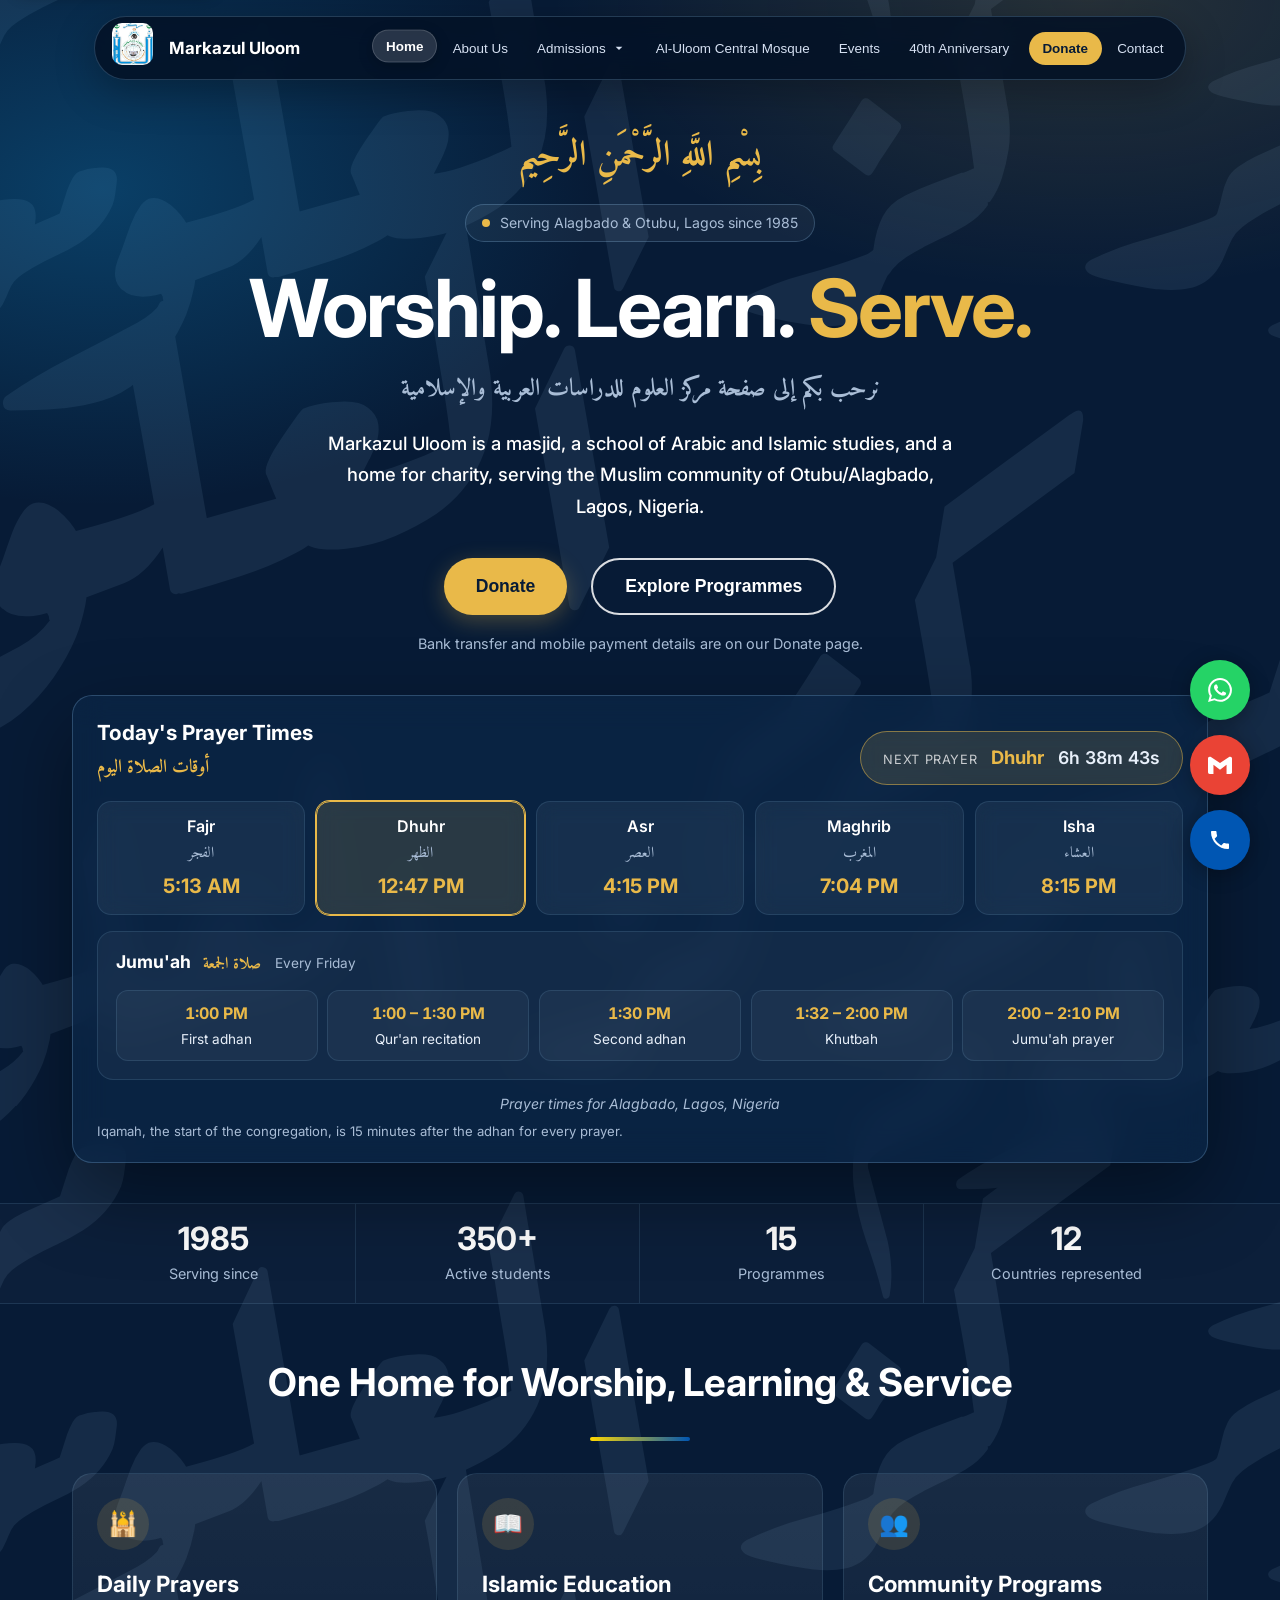
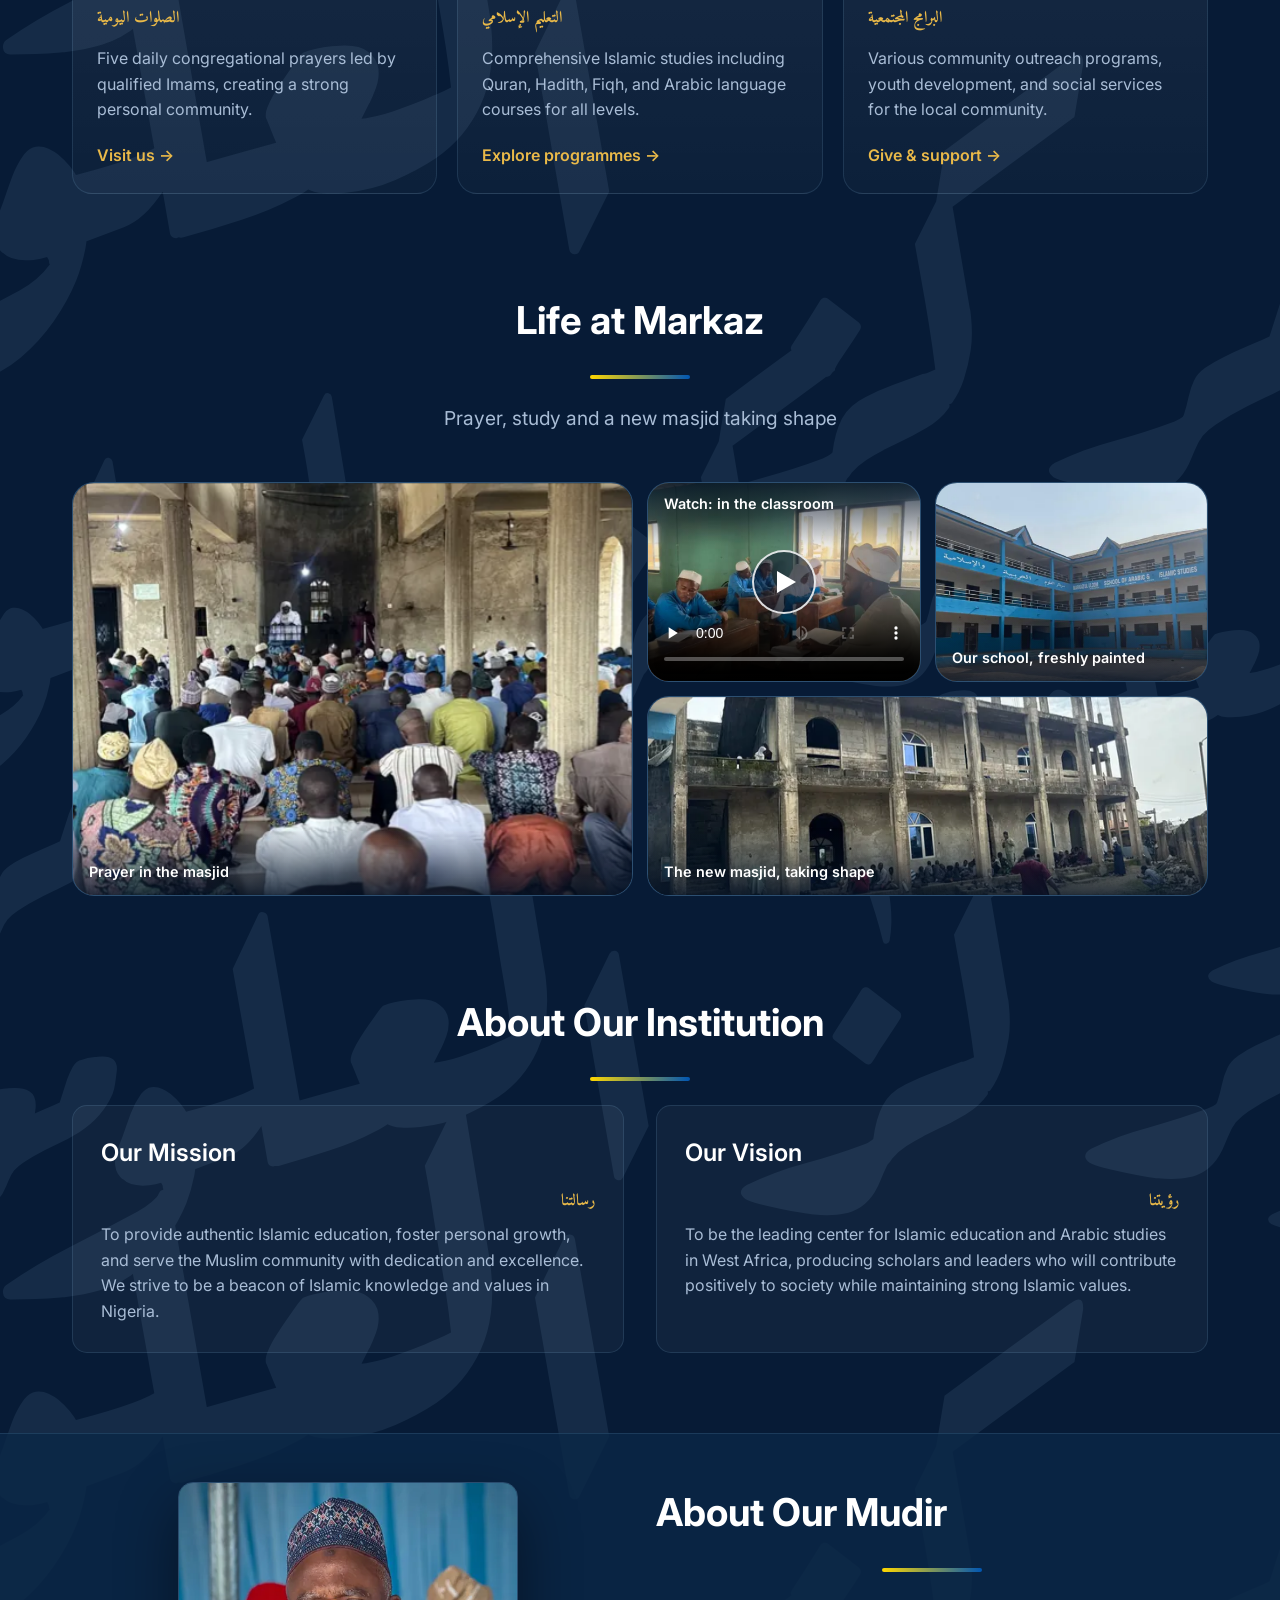
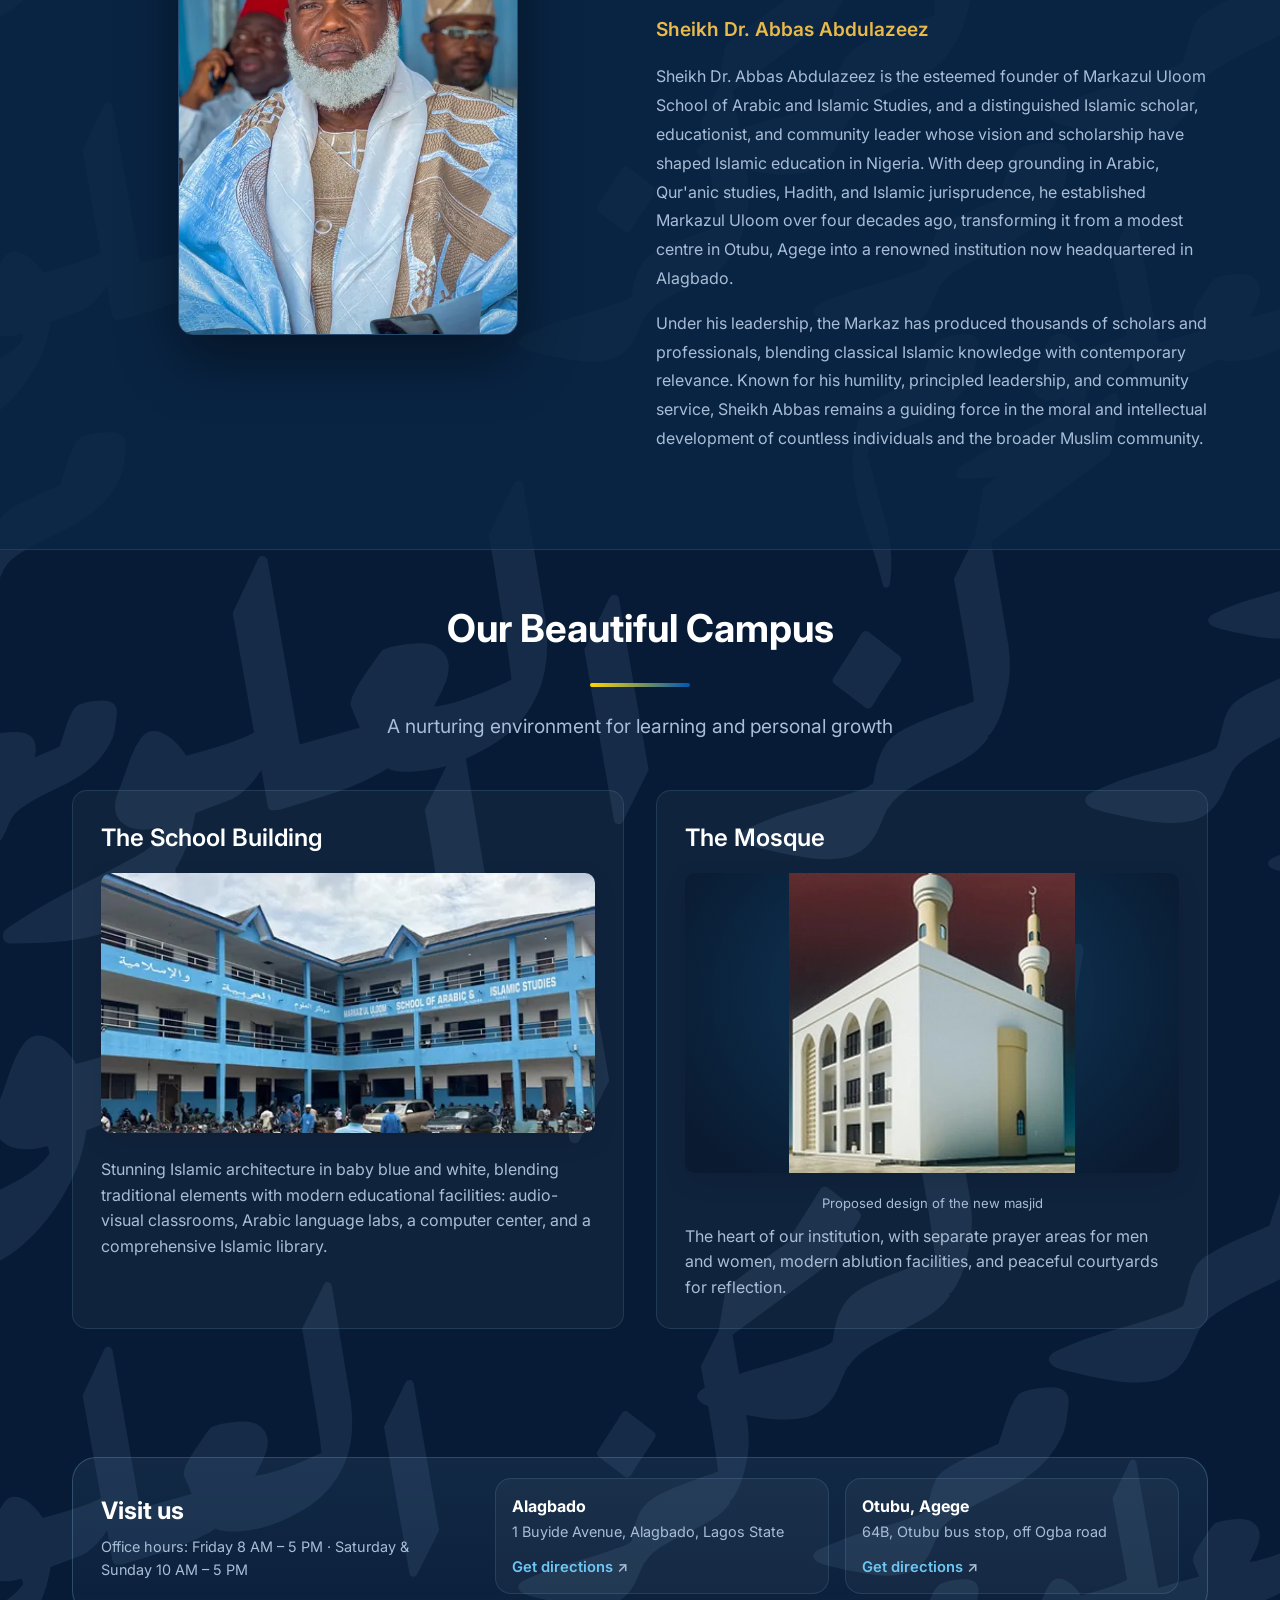
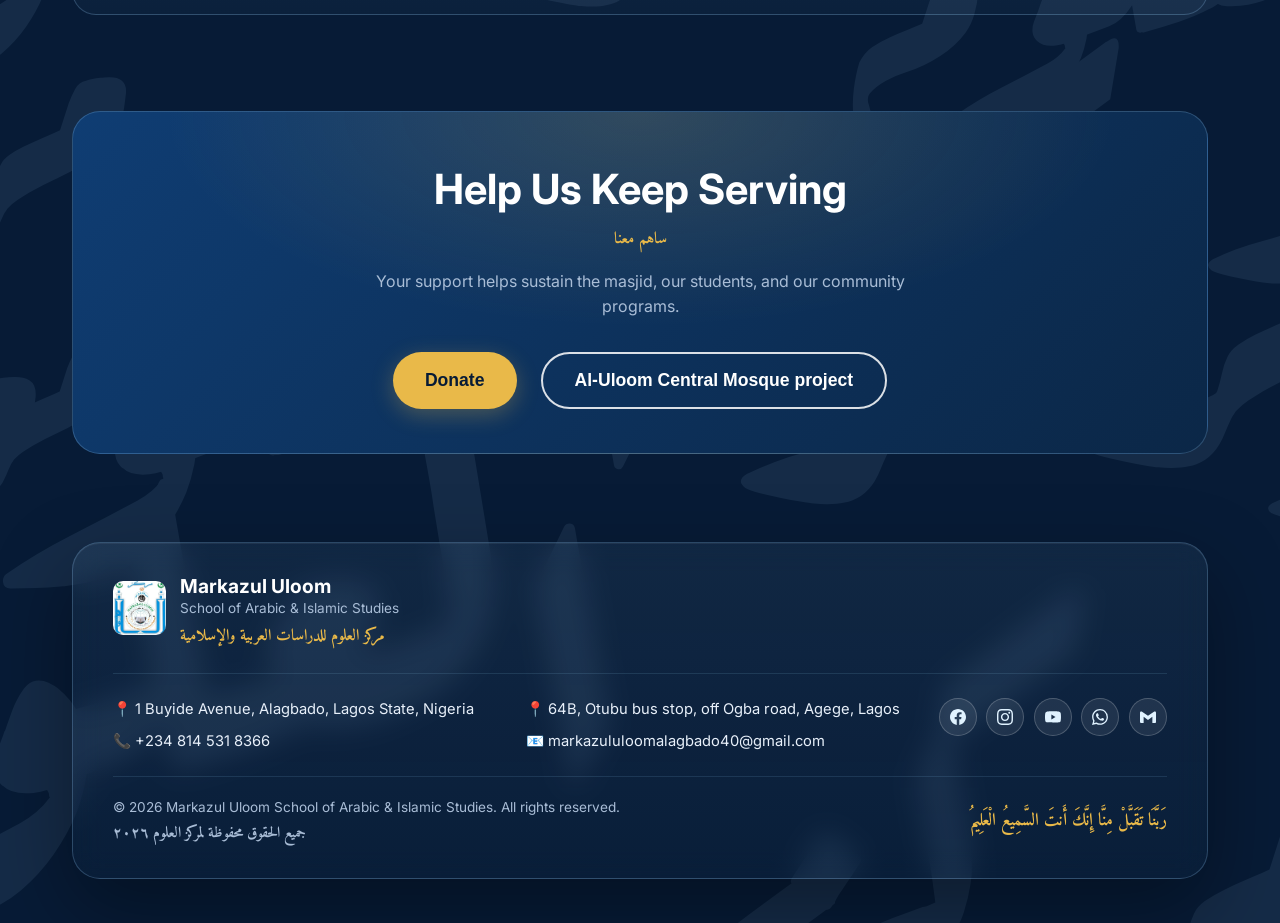
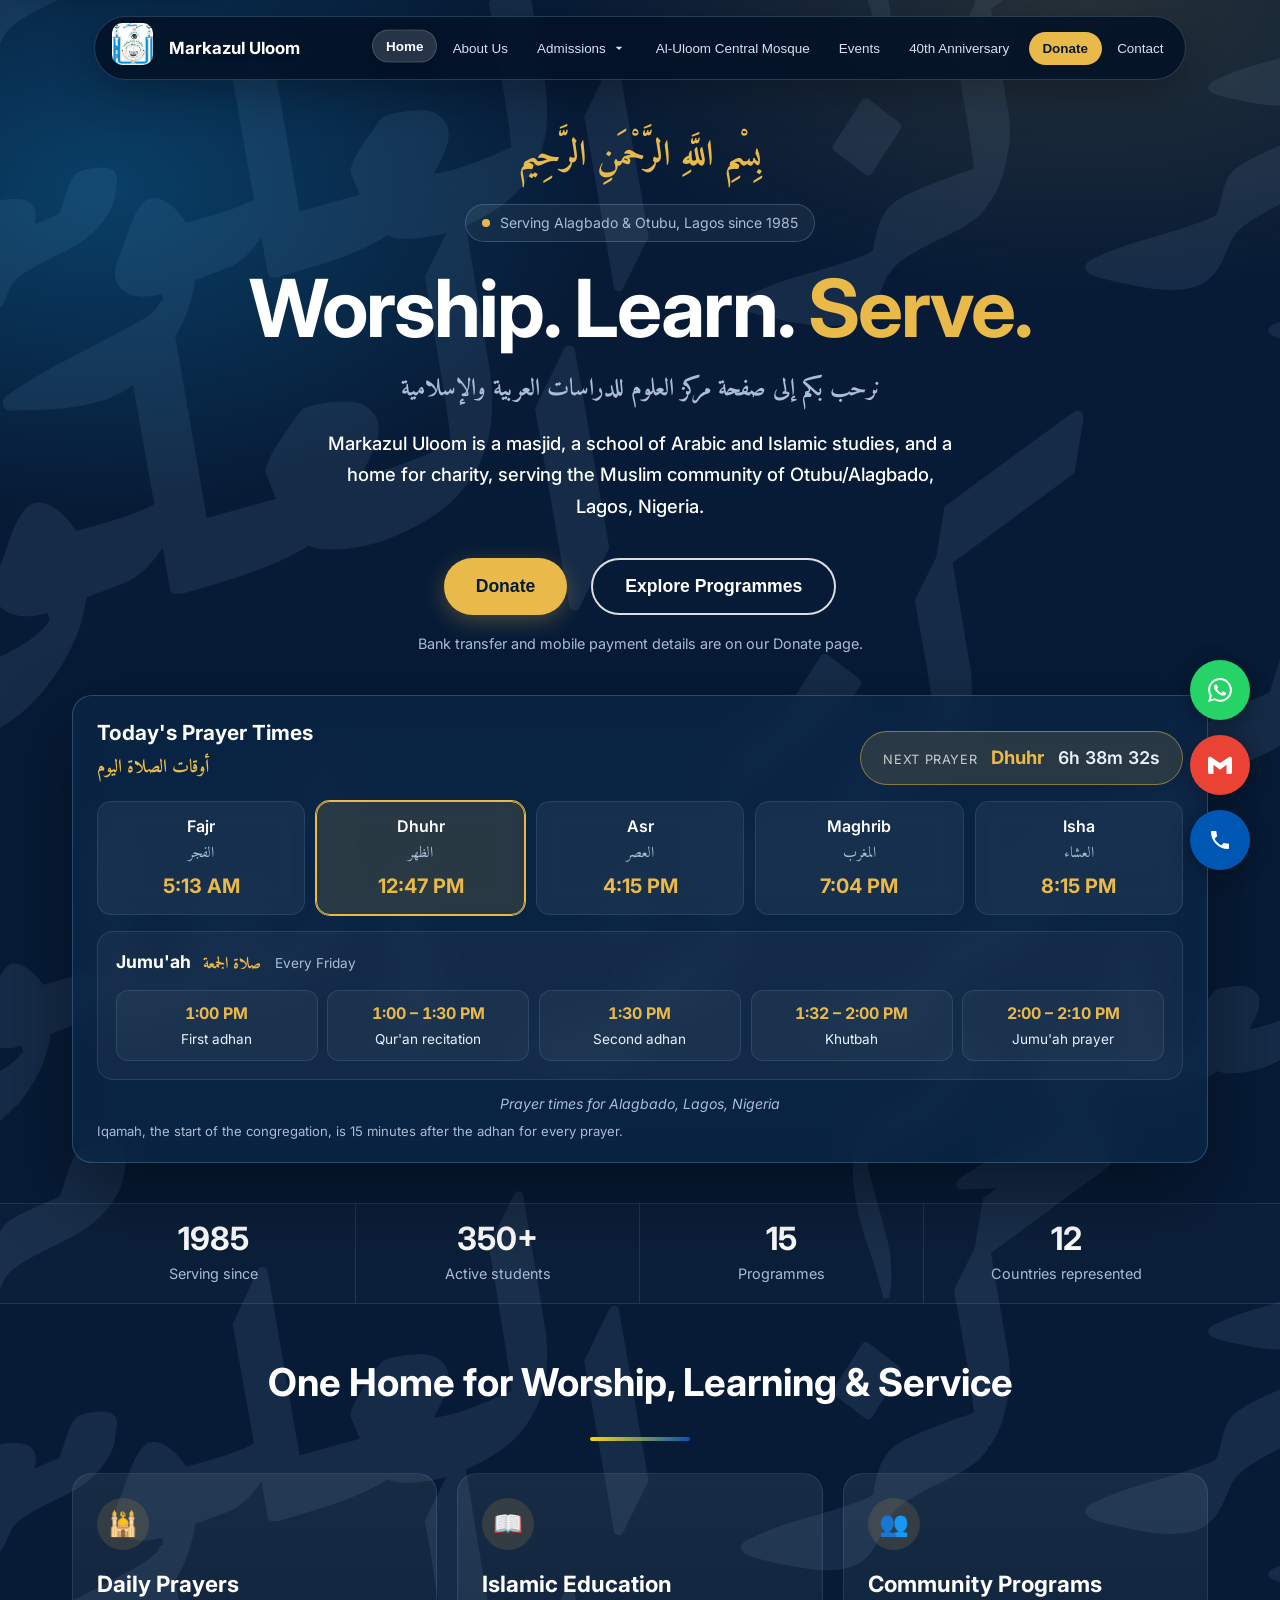
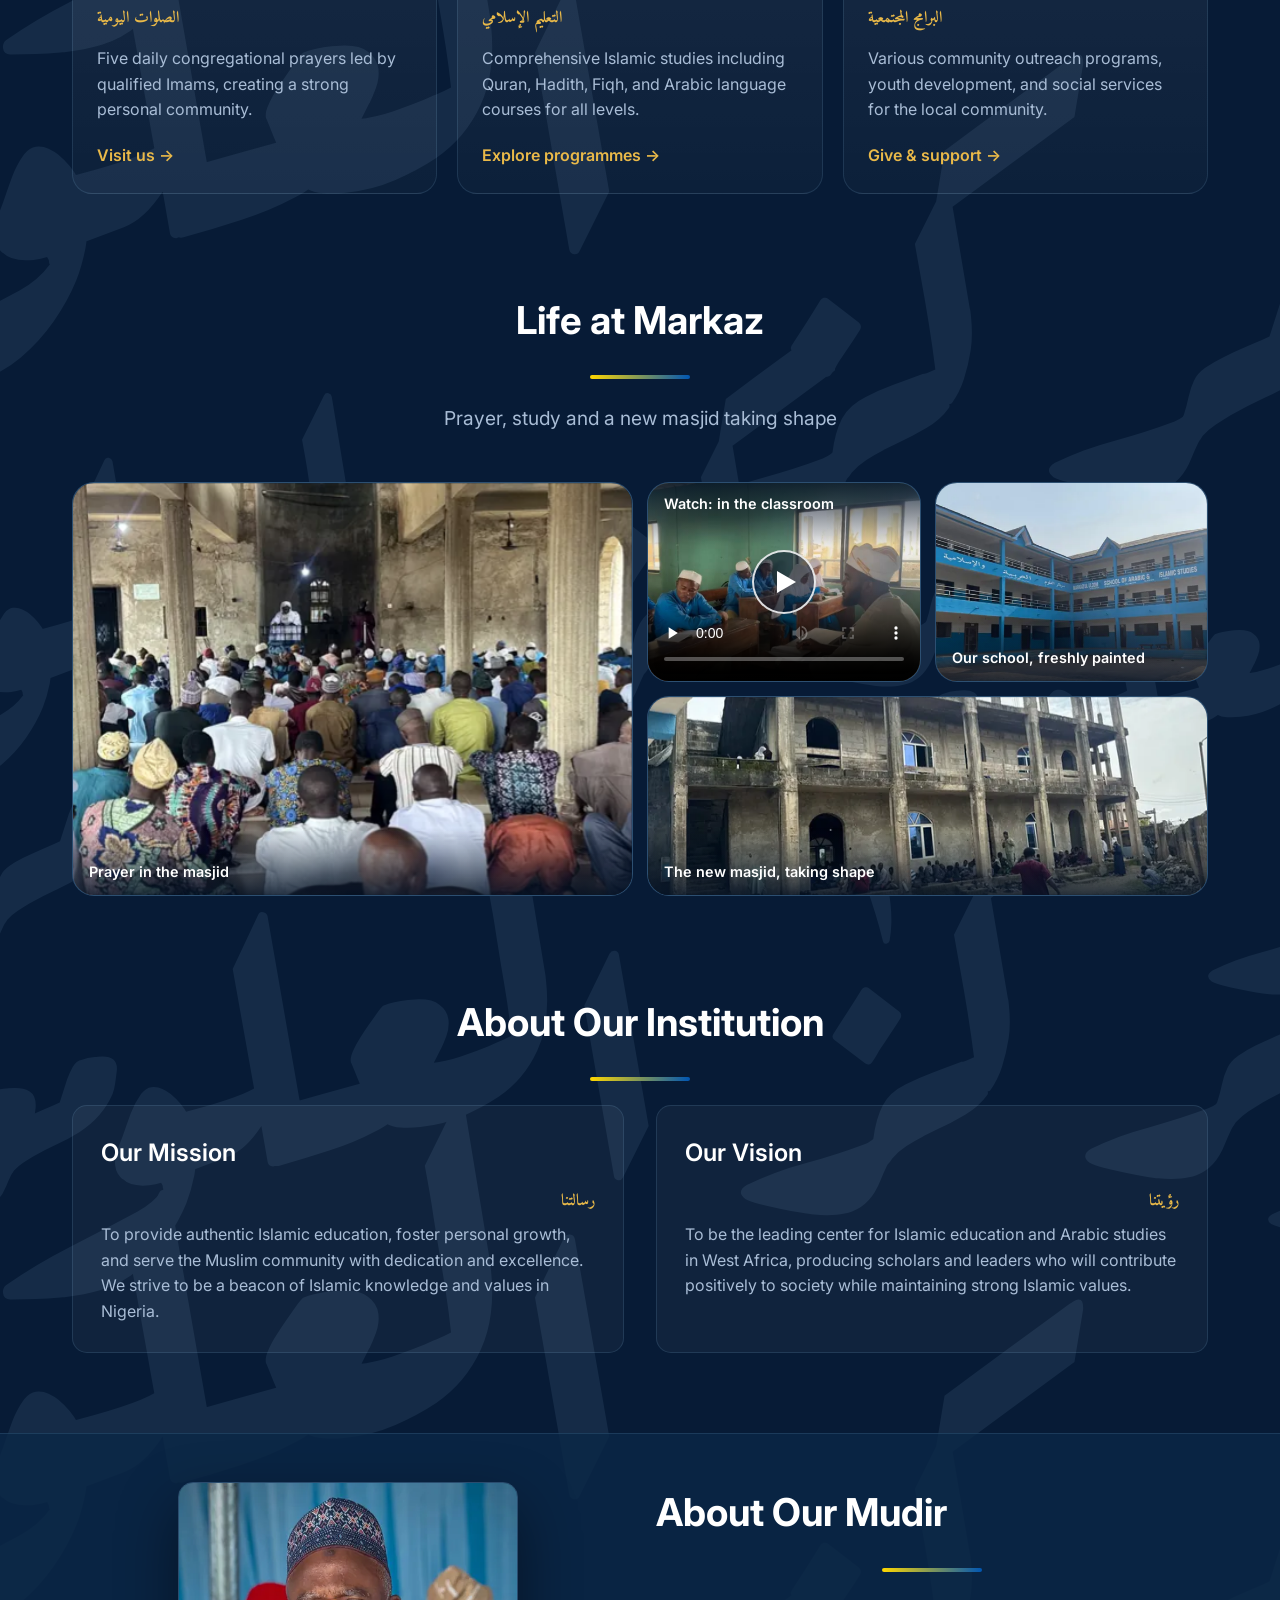
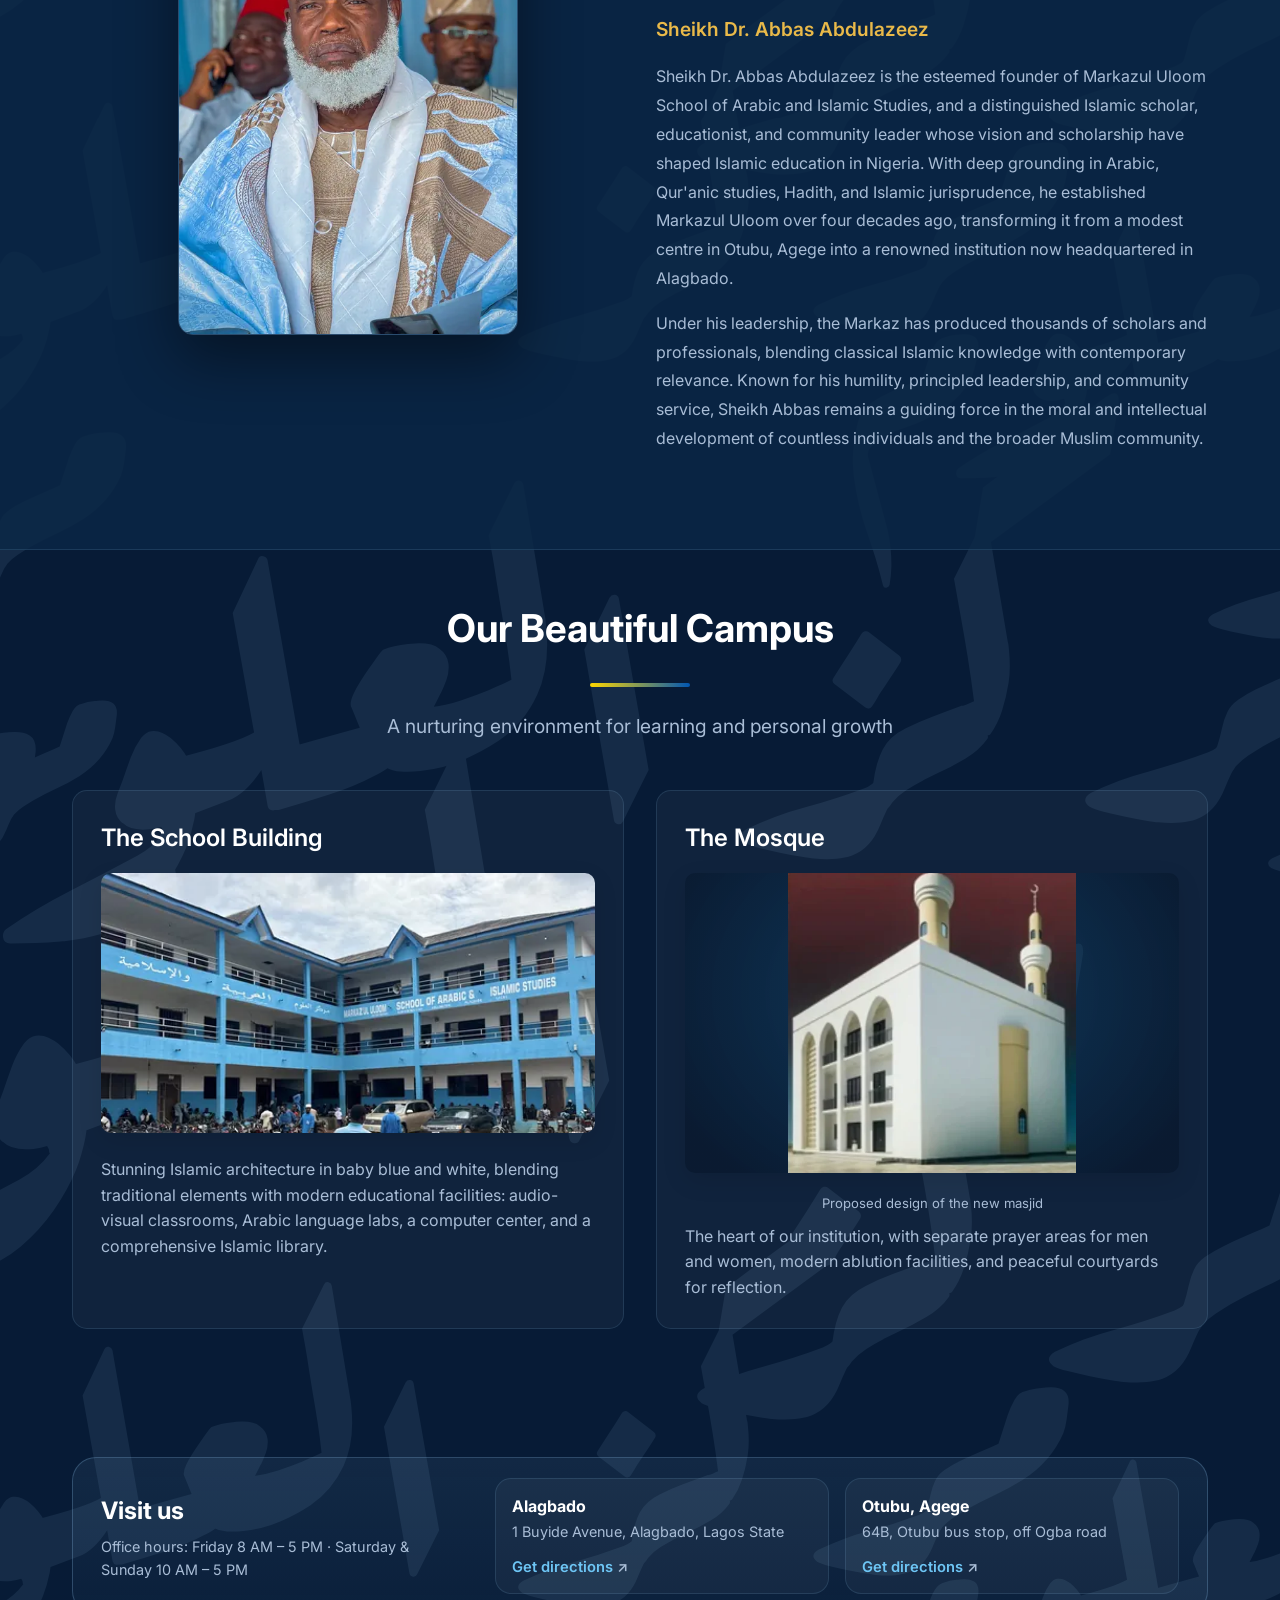
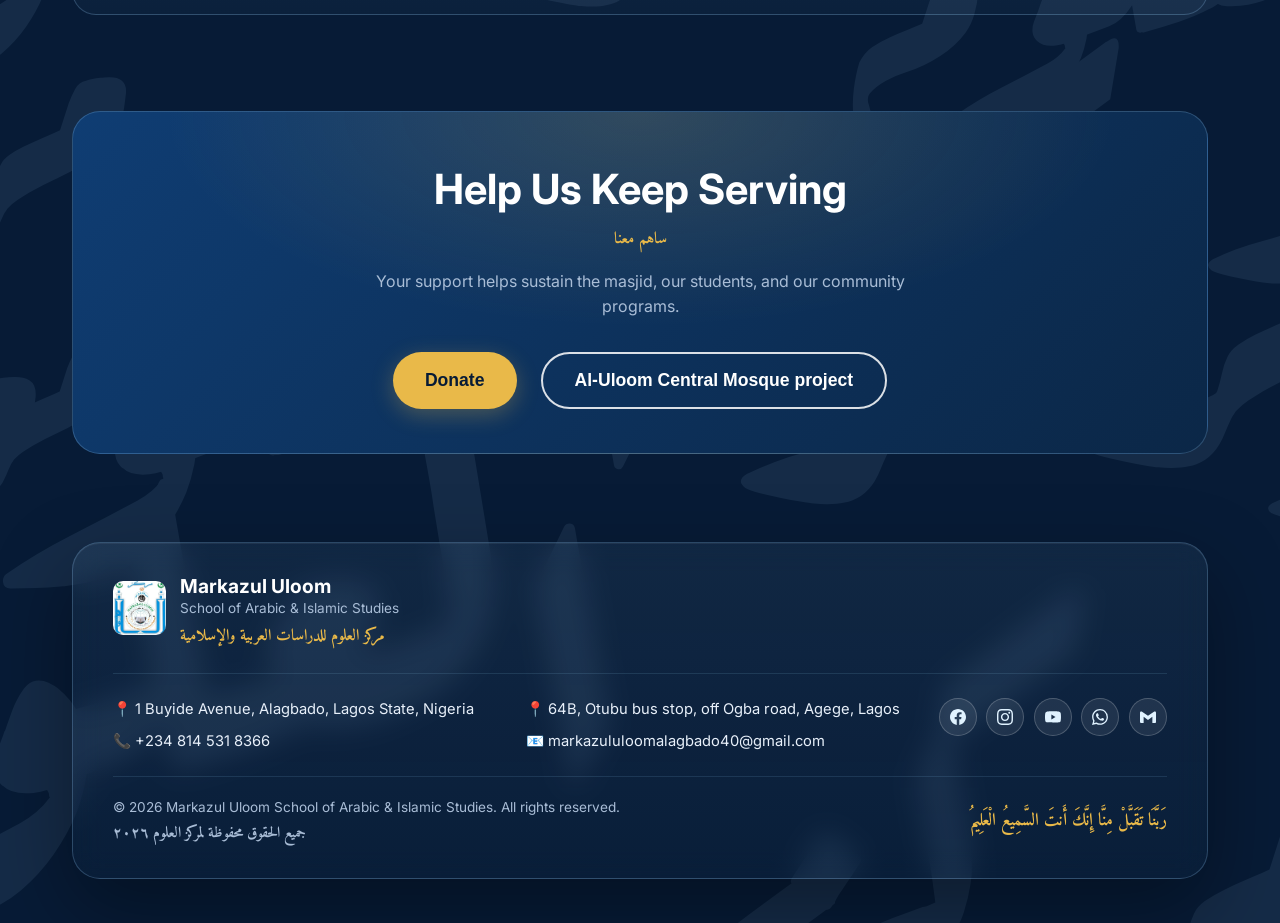
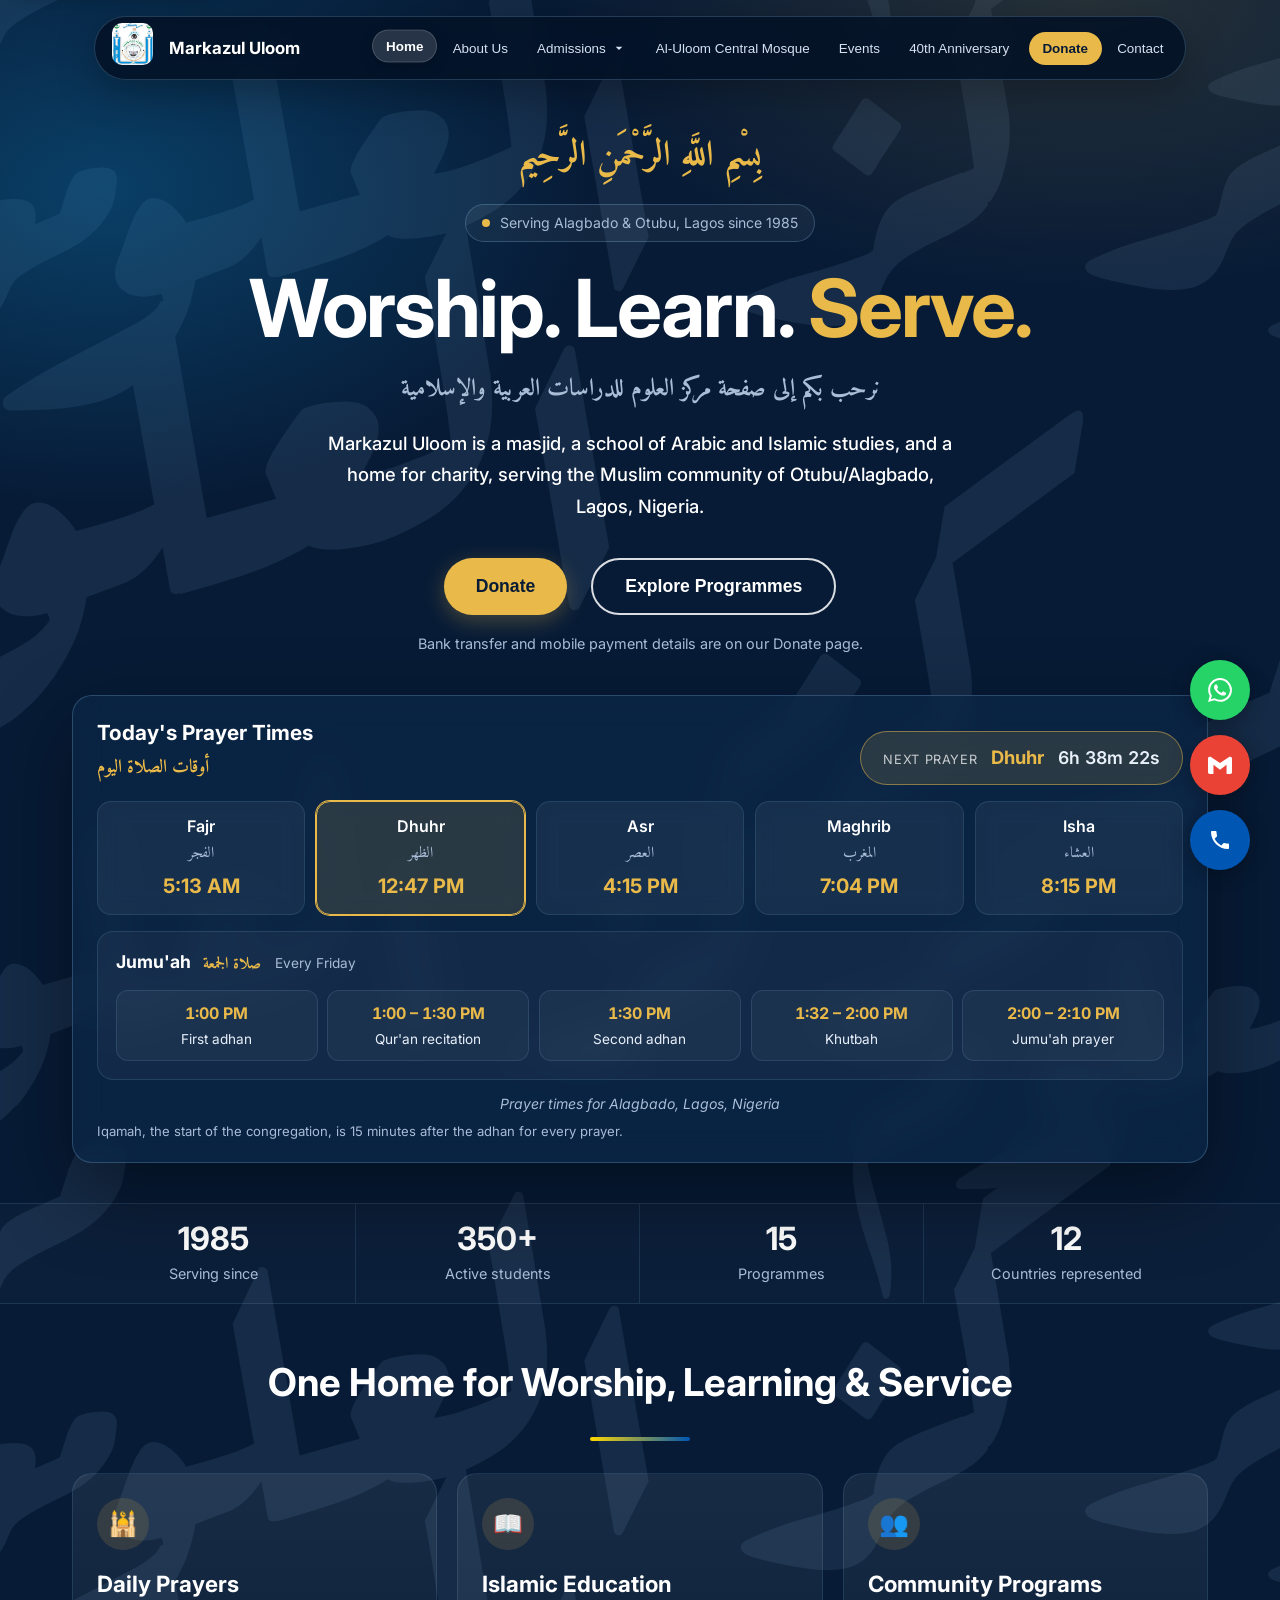
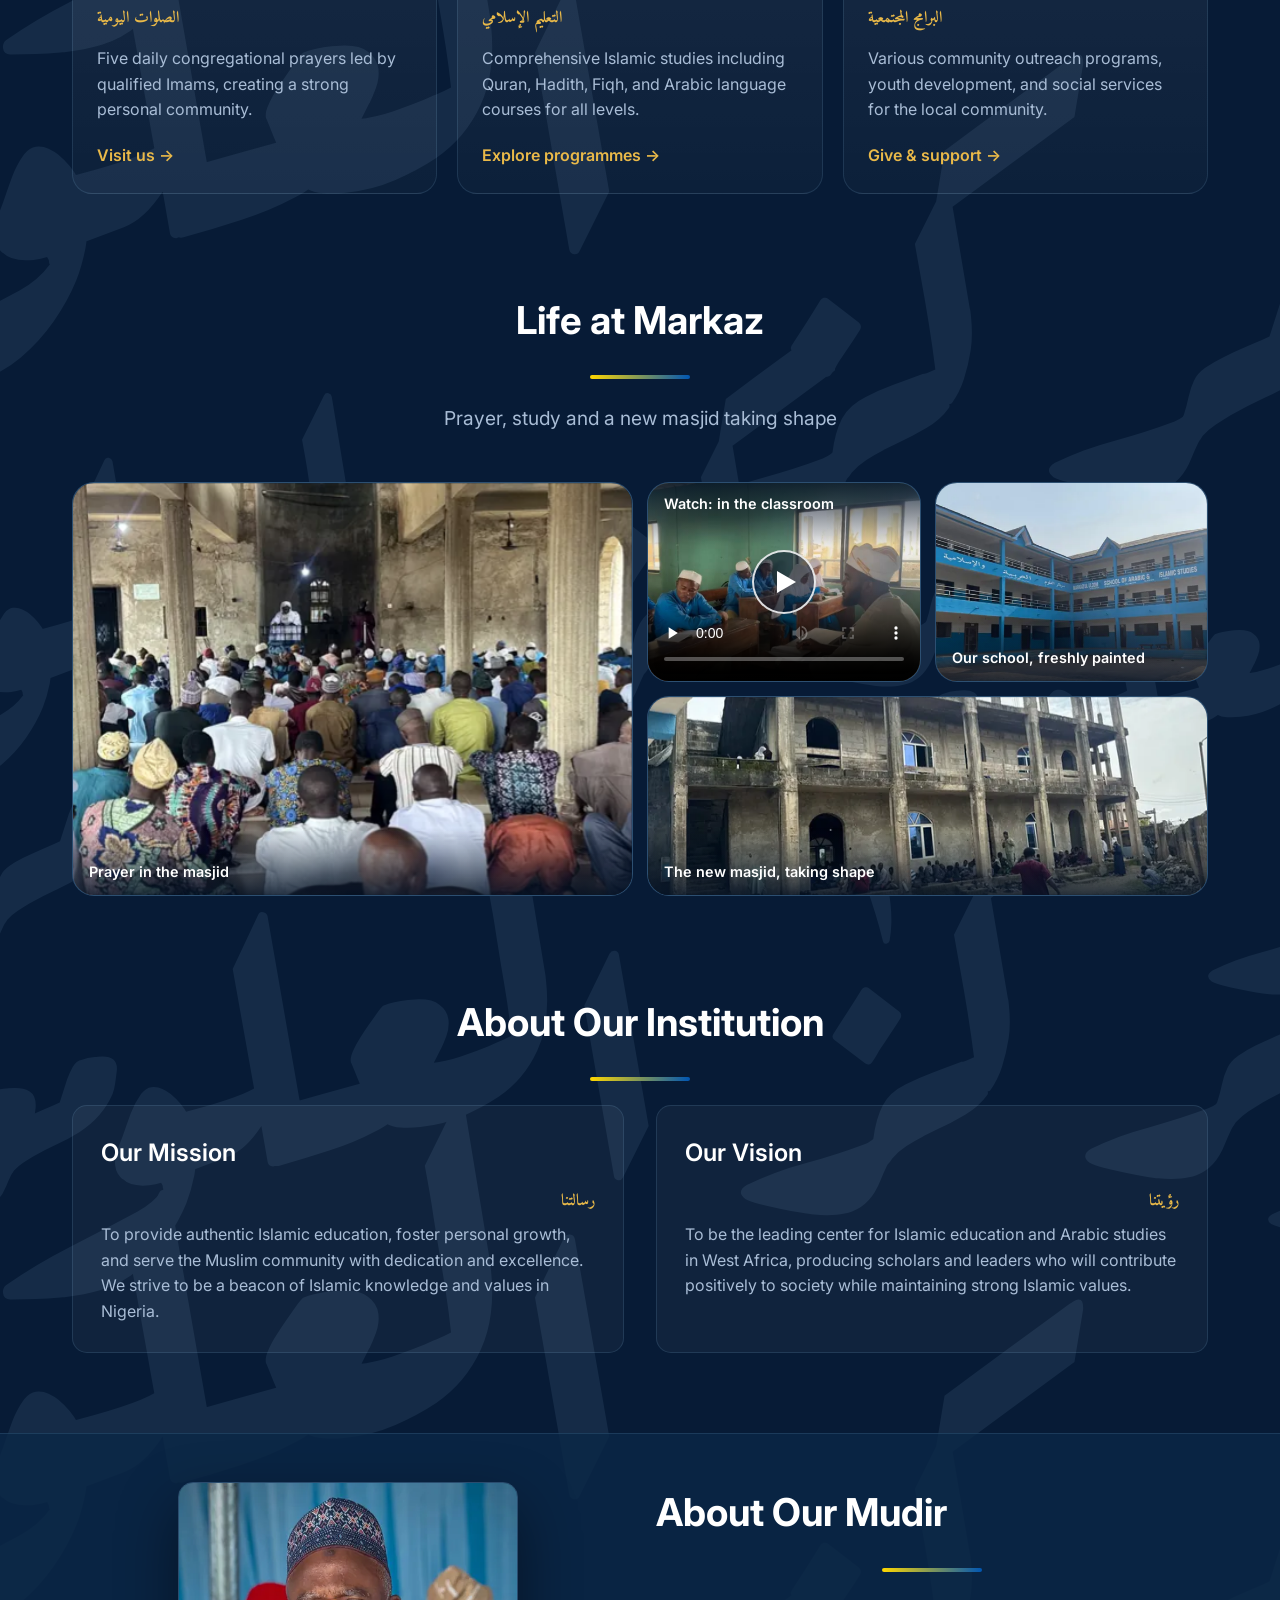
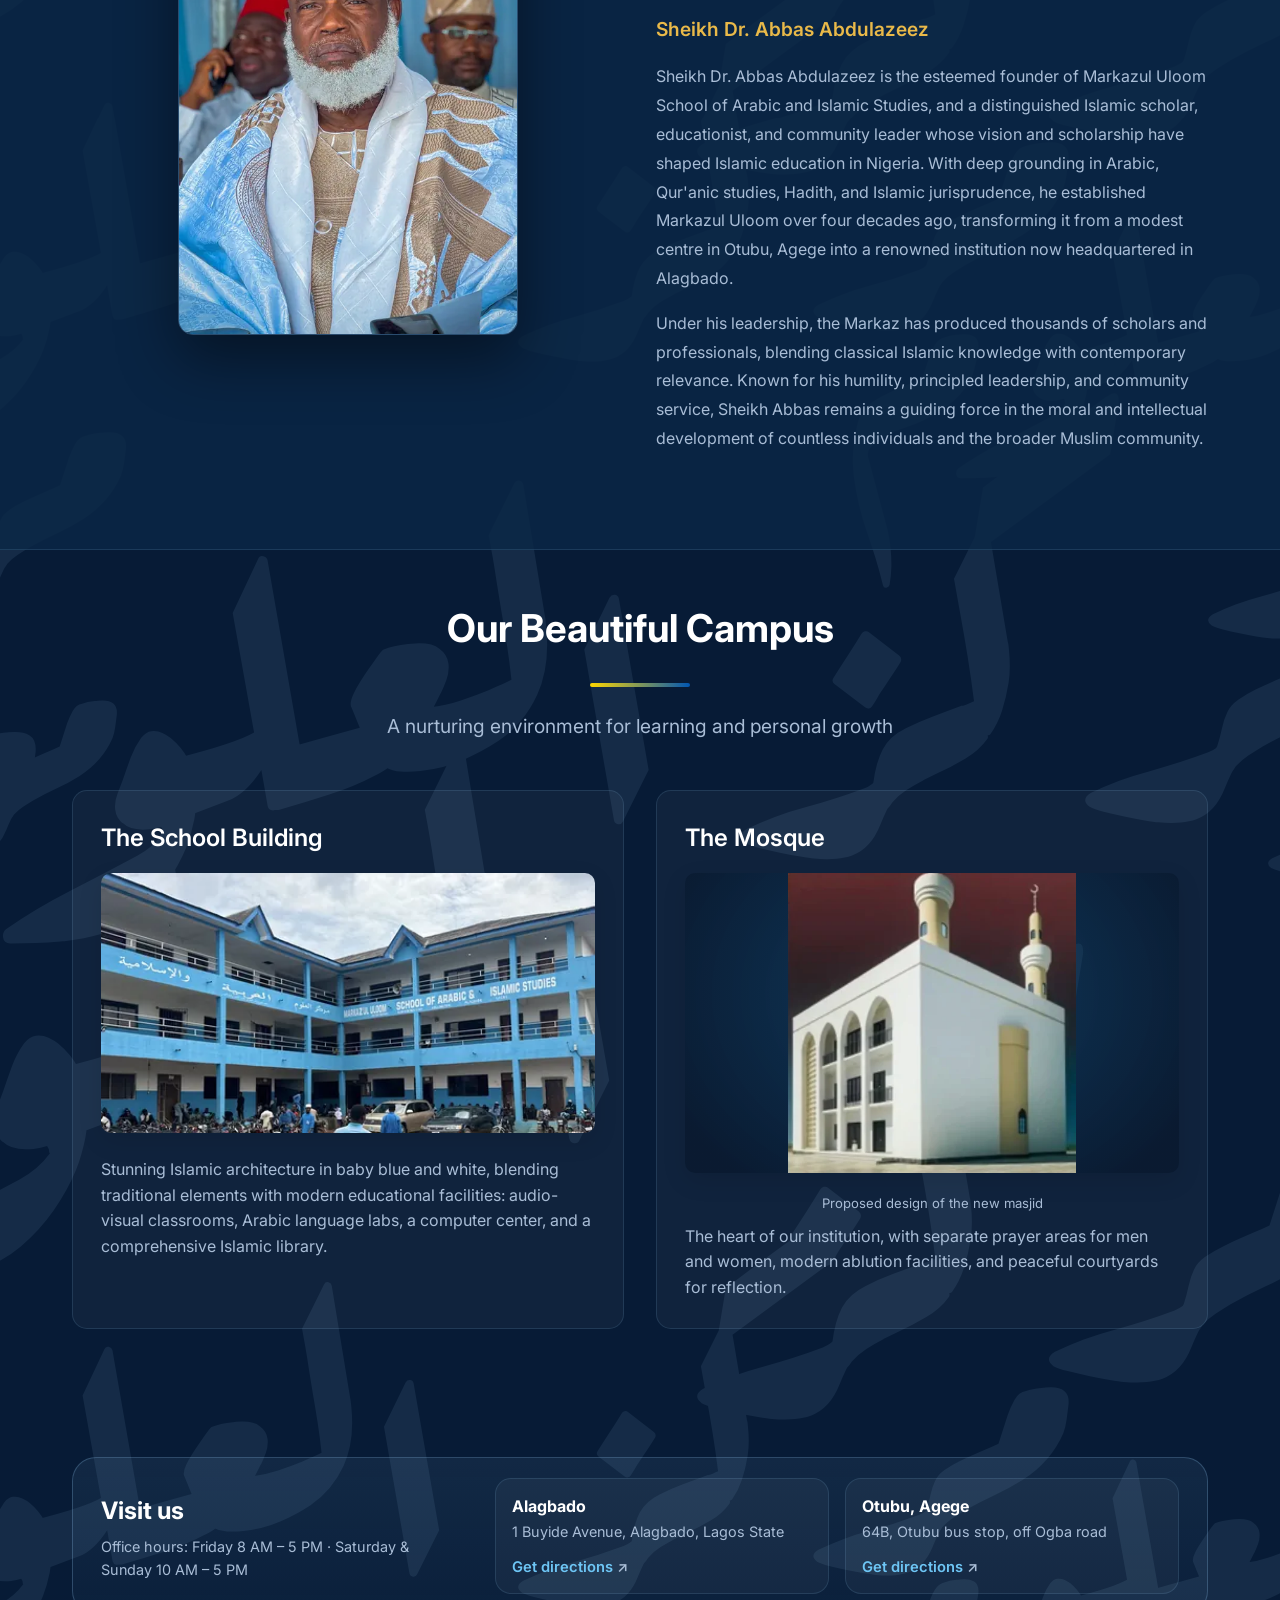
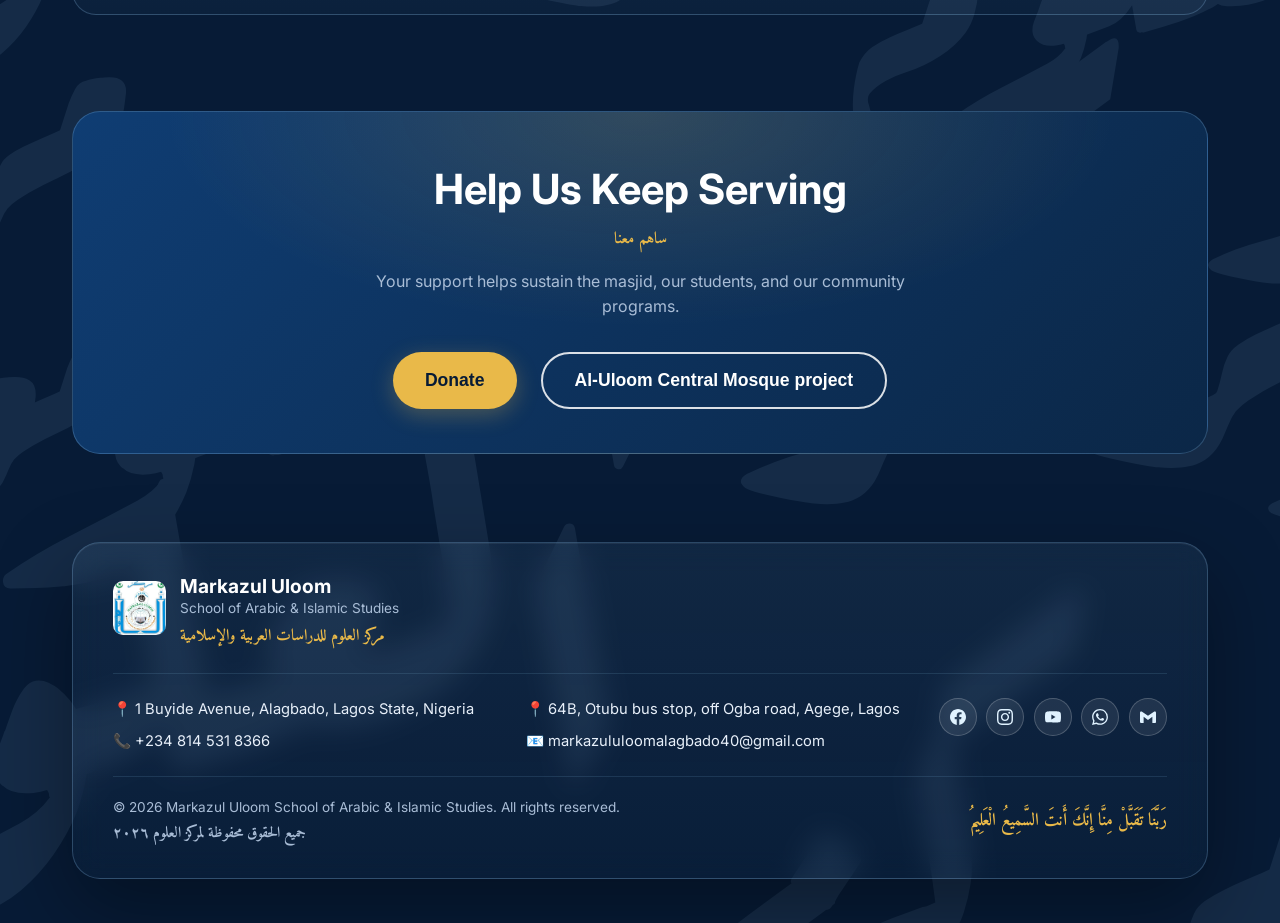
